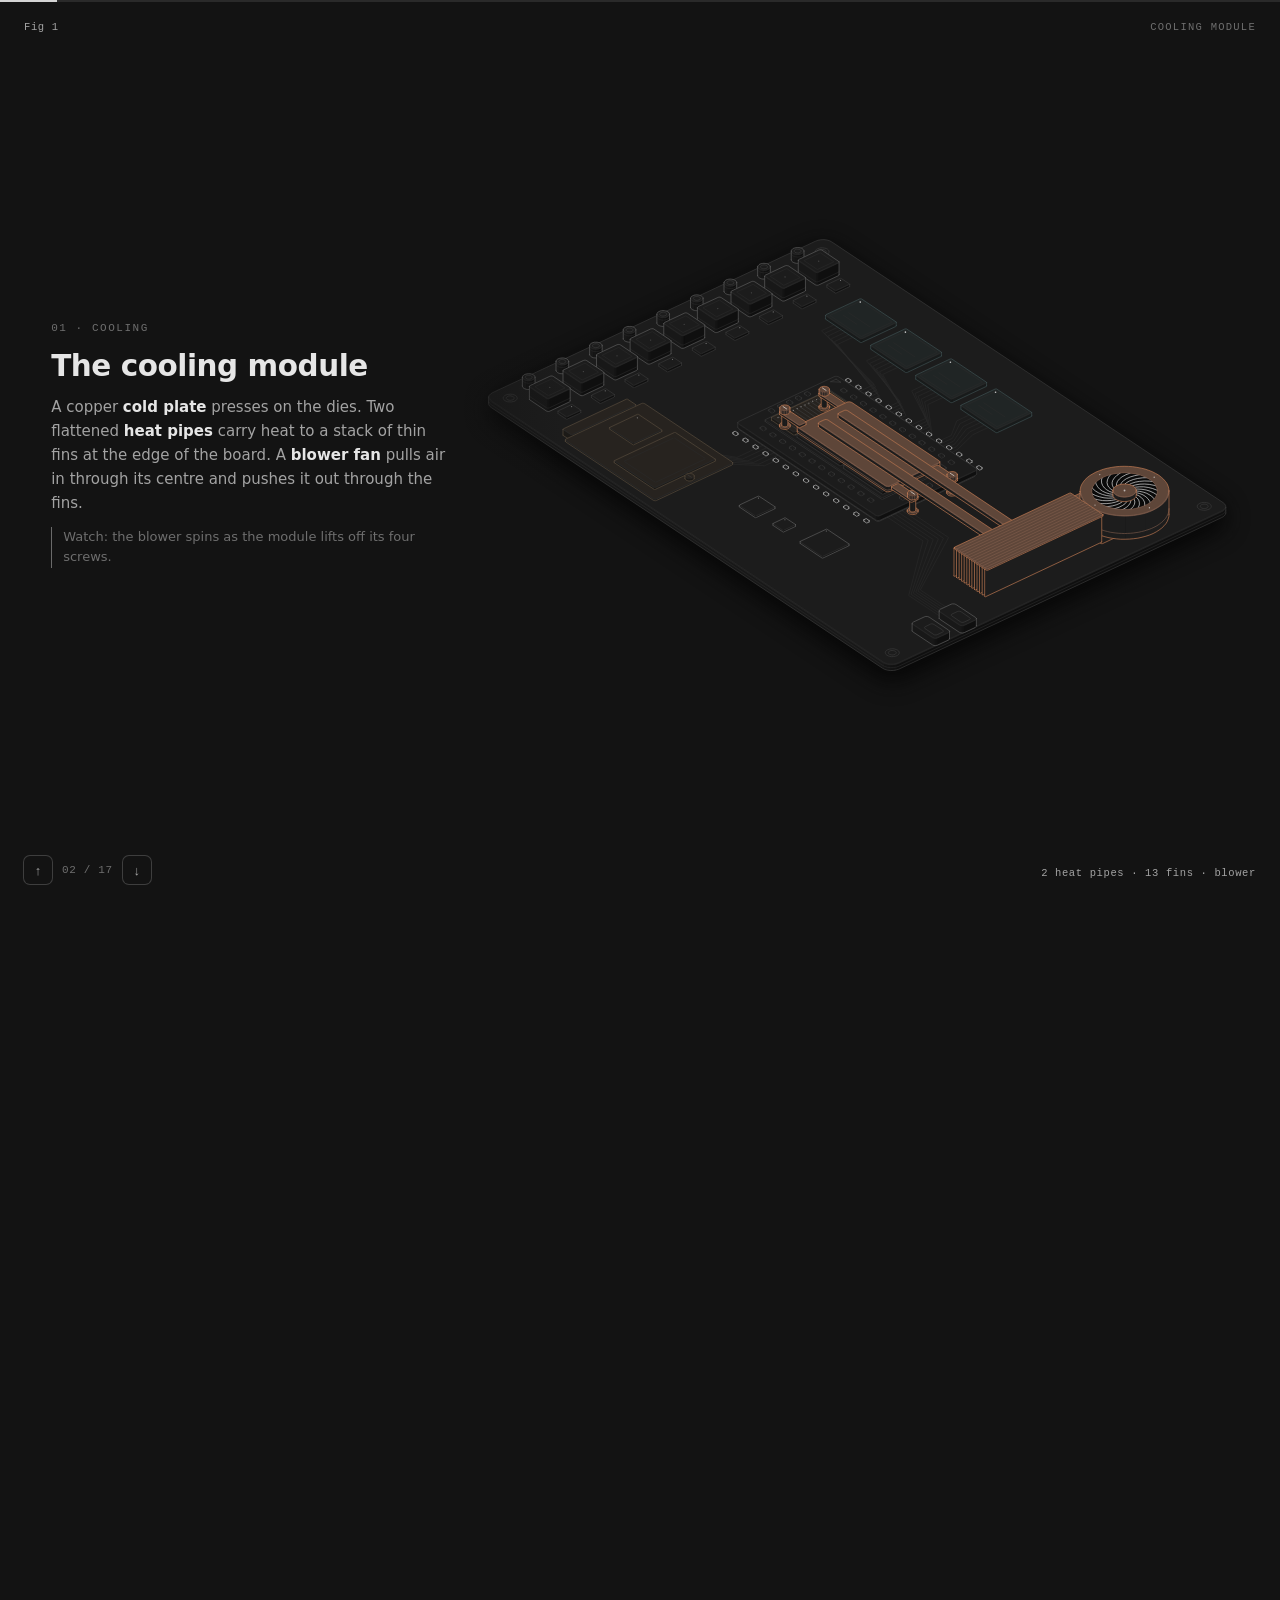
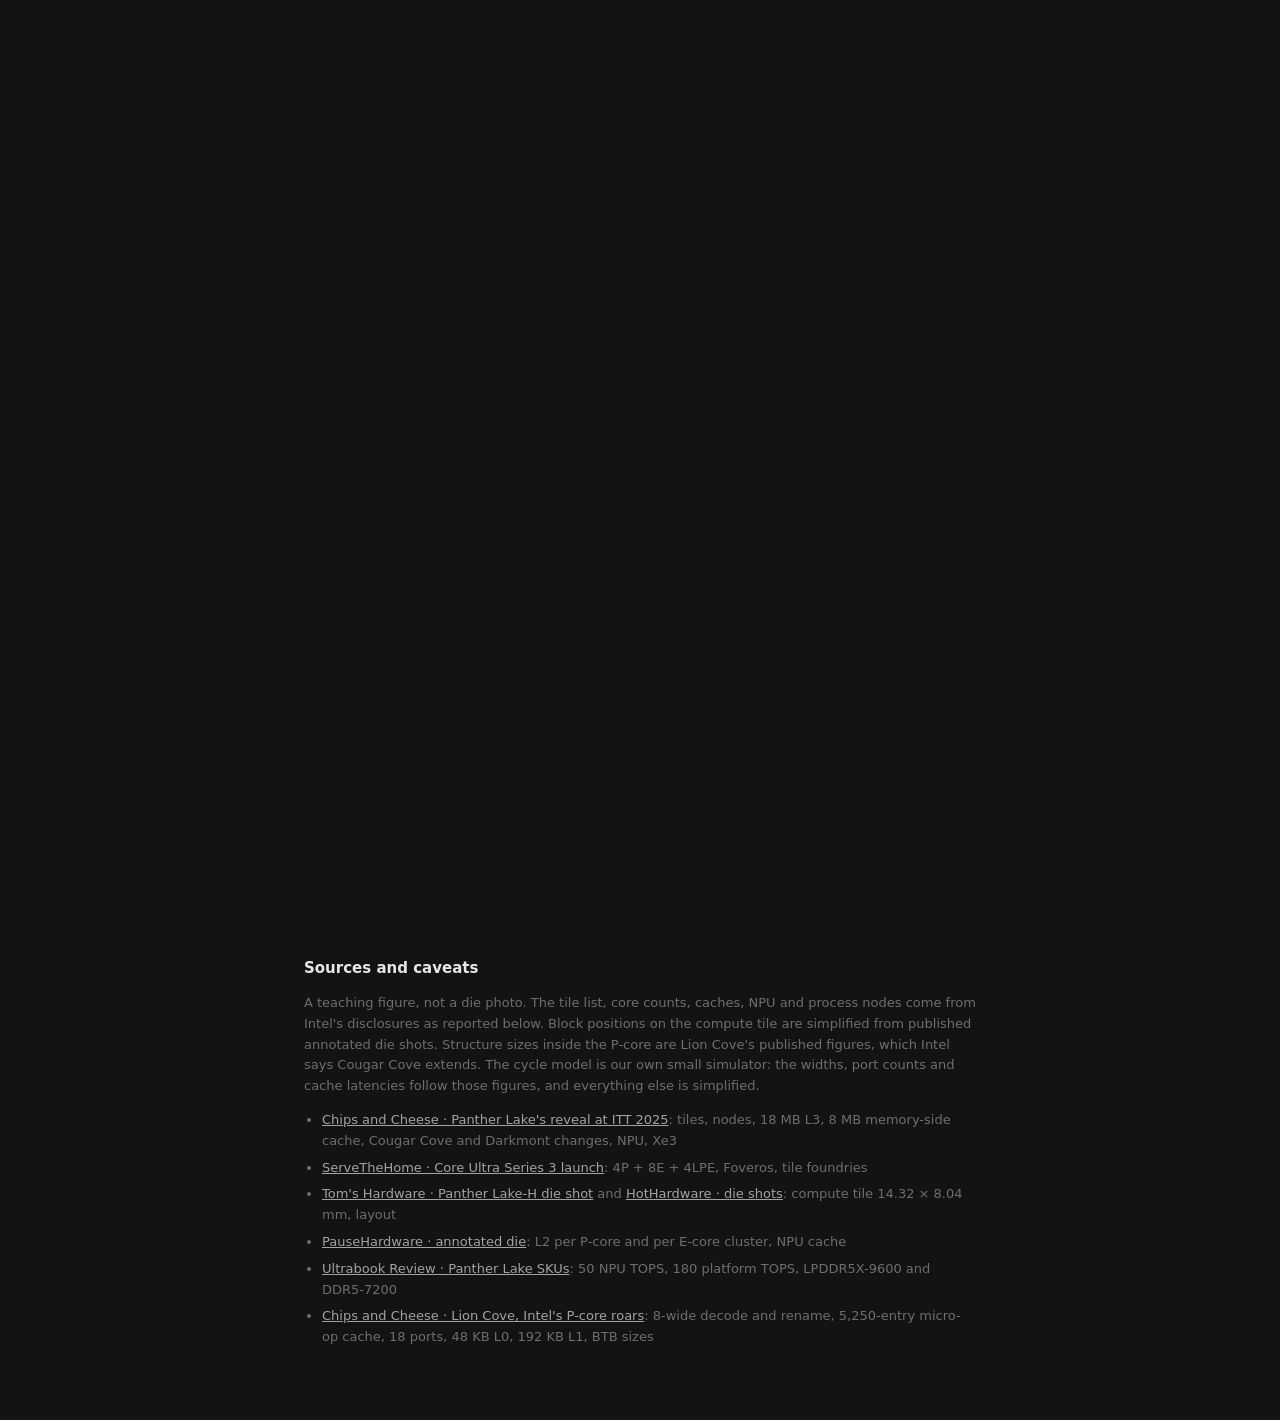
==== index.html @ b82e5929 "Set index page for Vercel Co-authored-by: Copilot <223556219+Copilot@users.noreply.github.com>" ====
<!doctype html><html lang="en"><head><meta charset="utf-8"><meta name="viewport" content="width=device-width, initial-scale=1"><title>Inside Panther Lake</title><style>
.iso{
  --anatomy-page:#0b0b0b;--anatomy-card:#131313;--anatomy-text:#a3a3a3;--anatomy-strong:#e6e6e6;--anatomy-muted:#6e6e6e;
  --anatomy-paper:#131313;--anatomy-face:#1b1b1b;--anatomy-top:#1c1c1c;
  --anatomy-shade-0:#0f0f0f;--anatomy-shade-1:#121212;--anatomy-shade-2:#151515;--anatomy-shade-3:#181818;
  --anatomy-lit-top:#262626;--anatomy-lit-shade:#1d1d1d;
  --anatomy-hi:#d4d4d4;--anatomy-mid:#6a6a6a;--anatomy-lo:#3e3e3e;--anatomy-faint:#2a2a2a;--anatomy-lit:#ffffff;
  --anatomy-halo:#050505;--anatomy-halo-opacity:.9;--anatomy-dot:#e6e6e6;
  --anatomy-red:#ff6b6b;--anatomy-green:#6be0a0;--anatomy-blue:#6b9bff;
  --anatomy-weight:.6px;--anatomy-ease:cubic-bezier(.32,.72,0,1);
  --anatomy-mono:ui-monospace,"SF Mono",Menlo,Consolas,monospace;
  --anatomy-lift:inset 0 1px 0 0 #ffffff0a,inset 0 0 0 1px #ffffff06,0 0 0 1px #00000026,0 1px 1px -.5px #00000014,0 3px 3px -1.5px #00000014,0 6px 6px -3px #00000014,0 12px 12px -6px #00000014;
}
.iso[data-theme="light"]{
  --anatomy-page:#f2f2ef;--anatomy-card:#fbfbfa;--anatomy-text:#57575a;--anatomy-strong:#18181a;--anatomy-muted:#8c8c90;
  --anatomy-paper:#fbfbfa;--anatomy-face:#ffffff;--anatomy-top:#ffffff;
  --anatomy-shade-0:#dcdcd9;--anatomy-shade-1:#e5e5e2;--anatomy-shade-2:#ededea;--anatomy-shade-3:#f4f4f1;
  --anatomy-lit-top:#ffffff;--anatomy-lit-shade:#eeeeeb;
  --anatomy-hi:#26262a;--anatomy-mid:#8a8a8f;--anatomy-lo:#b4b4b8;--anatomy-faint:#d4d4d6;--anatomy-lit:#000000;
  --anatomy-halo:#8a8a80;--anatomy-halo-opacity:.32;--anatomy-dot:#3a3a3e;
  --anatomy-red:#e5484d;--anatomy-green:#30a46c;--anatomy-blue:#3e63dd;
  --anatomy-lift:inset 0 1px 0 0 #ffffff,0 0 0 1px #0000000f,0 1px 1px -.5px #0000000a,0 3px 3px -1.5px #0000000a,0 6px 6px -3px #0000000a,0 12px 12px -6px #0000000a;
}
.iso-svg{display:block;width:100%;height:auto;overflow:visible}
.iso-svg path,.iso-svg circle{vector-effect:non-scaling-stroke}
.iso-fill{fill:var(--anatomy-paper);stroke:none}
.iso-solid[data-lit]>.iso-fill{fill:var(--anatomy-face)}
.iso-shade,.iso-top{stroke:none}
.iso-shade[data-shade="0"]{fill:var(--anatomy-shade-0)}
.iso-shade[data-shade="1"]{fill:var(--anatomy-shade-1)}
.iso-shade[data-shade="2"]{fill:var(--anatomy-shade-2)}
.iso-shade[data-shade="3"]{fill:var(--anatomy-shade-3)}
.iso-top{fill:var(--anatomy-top)}
.iso-solid[data-lit]>.iso-top{fill:var(--anatomy-lit-top)}
.iso-solid[data-lit]>.iso-shade{fill:var(--anatomy-lit-shade)}
.iso-solid[data-seamless]>.iso-shade,.iso-solid[data-seamless]>.iso-top{stroke-width:.4;stroke-linejoin:round}
.iso-solid[data-seamless]>.iso-shade[data-shade="0"]{stroke:var(--anatomy-shade-0)}
.iso-solid[data-seamless]>.iso-shade[data-shade="1"]{stroke:var(--anatomy-shade-1)}
.iso-solid[data-seamless]>.iso-shade[data-shade="2"]{stroke:var(--anatomy-shade-2)}
.iso-solid[data-seamless]>.iso-shade[data-shade="3"]{stroke:var(--anatomy-shade-3)}
.iso-solid[data-seamless]>.iso-top{stroke:var(--anatomy-top)}
.iso-solid[data-seamless][data-lit]>.iso-top{stroke:var(--anatomy-lit-top)}
.iso-solid[data-seamless][data-lit]>.iso-shade{stroke:var(--anatomy-lit-shade)}
.iso-solid[data-lit]>.iso-edge{stroke:var(--anatomy-lit)}
.iso-halo{fill:var(--anatomy-halo);stroke:none;filter:blur(9px);opacity:var(--anatomy-halo-opacity);transform:translateY(3px)}
.iso-line{fill:none;stroke:var(--anatomy-lo);stroke-width:var(--anatomy-weight);stroke-linecap:round;stroke-linejoin:round}
.iso-line[data-tone="hi"]{stroke:var(--anatomy-hi)}
.iso-line[data-tone="mid"]{stroke:var(--anatomy-mid)}
.iso-line[data-tone="lo"]{stroke:var(--anatomy-lo)}
.iso-line[data-tone="faint"]{stroke:var(--anatomy-faint)}
.iso-line[data-tone="lit"]{stroke:var(--anatomy-lit)}
.iso-line[data-tone="red"]{stroke:var(--anatomy-red)}
.iso-line[data-tone="green"]{stroke:var(--anatomy-green)}
.iso-line[data-tone="blue"]{stroke:var(--anatomy-blue)}
.iso-line[data-dotted]{stroke-dasharray:.01 3.5;stroke-width:1}
.iso-line[data-dashed]{stroke-dasharray:3 3}
.iso-line[data-flow]{stroke-dasharray:2 6}
.iso-wire-end{fill:var(--anatomy-paper);stroke:var(--anatomy-lo);stroke-width:var(--anatomy-weight)}
.iso-wire[data-tone="hi"] .iso-wire-end{stroke:var(--anatomy-hi)}
.iso-wire[data-tone="mid"] .iso-wire-end{stroke:var(--anatomy-mid)}
.iso-wire[data-tone="faint"] .iso-wire-end{stroke:var(--anatomy-faint)}
.iso-wire[data-tone="lit"] .iso-wire-end{stroke:var(--anatomy-lit)}
.iso-dots circle{fill:var(--anatomy-dot);stroke:none;opacity:.32}
.iso-dots[data-tone="hi"] circle{opacity:.85}
.iso-dots[data-tone="mid"] circle{opacity:.45}
.iso-dots[data-tone="lo"] circle{opacity:.22}
.iso-dots[data-tone="faint"] circle{opacity:.12}
.iso-face-text{fill:var(--anatomy-mid);font-family:var(--anatomy-mono);letter-spacing:.04em}
.iso-face-text[data-tone="hi"]{fill:var(--anatomy-hi)}
.iso-face-text[data-tone="lo"]{fill:var(--anatomy-lo)}
.iso-face-text[data-tone="faint"]{fill:var(--anatomy-faint)}
.tb-body{fill:var(--anatomy-shade-2);stroke:none}
.tb-shine{fill:var(--anatomy-top);stroke:none}
.tb-shade{fill:var(--anatomy-shade-0);stroke:none}
.tb-ring{fill:none;stroke:var(--anatomy-lo);stroke-width:.45;stroke-linecap:butt;stroke-linejoin:round}
.tb-ring[data-tone="mid"]{stroke:var(--anatomy-mid)}
.tb-ring[data-tone="faint"]{stroke:var(--anatomy-faint)}
.tb-ring[data-tone="hi"]{stroke:var(--anatomy-hi)}
@keyframes iso-flow{to{stroke-dashoffset:-32}}
@keyframes iso-pulse{0%,100%{opacity:.18}12%{opacity:1}40%{opacity:.18}}
.iso-line[data-flow]{animation:iso-flow 1600ms linear infinite}
.iso-dots circle[data-pulse]{animation:iso-pulse 1600ms steps(1,end) infinite;animation-delay:var(--pulse-at,0ms)}
.iso-figure{margin:32px 0 36px}
.iso-plate{position:relative;padding:52px 24px;border-radius:0;background:var(--anatomy-card);box-shadow:0 0 0 1px var(--anatomy-mid);--anatomy-paper:var(--anatomy-card)}
.iso-plate-corners{position:absolute;inset:18px 20px;pointer-events:none}
.iso-plate-corner{position:absolute;color:var(--anatomy-muted);font-family:var(--anatomy-mono);font-size:10.5px;line-height:1;letter-spacing:.04em;white-space:nowrap}
.iso-plate-corner[data-corner="fig"]{top:0;left:0;color:var(--anatomy-text)}
.iso-plate-corner[data-corner="title"]{top:0;right:0;text-transform:uppercase;letter-spacing:.1em}
.iso-plate-corner[data-corner="hint"]{bottom:0;left:0;text-transform:uppercase;letter-spacing:.1em}
.iso-plate-corner[data-corner="readout"]{right:0;bottom:0;color:var(--anatomy-text);font-variant-numeric:tabular-nums}
.iso-plate .iso-svg{margin:0 auto}
.iso-legend{display:grid;gap:8px;margin-top:12px;color:var(--anatomy-muted);font-size:13px;line-height:1.55}
.iso-keys{display:flex;flex-wrap:wrap;gap:6px 18px}
.iso-key{display:inline-flex;align-items:center;gap:7px}
.iso-swatch{width:16px;height:10px;flex:none;overflow:visible}
.iso-swatch path{fill:none;stroke:var(--anatomy-hi);stroke-width:1;vector-effect:non-scaling-stroke;stroke-linejoin:round;stroke-linecap:round}
.iso-swatch[data-mark="raised"] path,.iso-swatch[data-mark="flat"] path{stroke:var(--anatomy-mid)}
.iso-swatch[data-mark="lit"] path{stroke:var(--anatomy-lit)}
.iso-swatch[data-mark="dim"] path{stroke:var(--anatomy-lo)}
.iso-swatch[data-mark="dotted"] path{stroke-dasharray:.01 3;stroke-width:1.4}
.iso-swatch[data-mark="dashed"] path{stroke-dasharray:3 2.5}
.iso-swatch[data-mark="red"] path{stroke:var(--anatomy-red)}
.iso-swatch[data-mark="green"] path{stroke:var(--anatomy-green)}
.iso-swatch[data-mark="blue"] path{stroke:var(--anatomy-blue)}
.iso-swatch-crease{stroke:var(--anatomy-lo)!important}
@media (max-width:560px){.iso-plate{padding:48px 12px 70px}.iso-plate-corner[data-corner="hint"]{bottom:18px}}
@media (prefers-reduced-motion:reduce){.iso-line[data-flow],.iso-dots circle[data-pulse]{animation:none}}

*{box-sizing:border-box}
html{color-scheme:dark}
body[data-theme="light"]{color-scheme:light}
body{margin:0;background:var(--anatomy-page);color:var(--anatomy-text);font:14px/1.6 ui-sans-serif,system-ui,-apple-system,"Segoe UI",sans-serif;-webkit-font-smoothing:antialiased}
.iso-page{width:min(1180px,100% - 32px);margin:64px auto 96px}

.iso{--cpu-void:#0a0a0a;--cpu-lamp:#ffb547;--cpu-packet:#ffffff;--cpu-row-on:#ffffff14;--cpu-bus:#333333;--cpu-glass:#131313e6}
.iso[data-theme="light"]{--cpu-void:#e4e4e0;--cpu-lamp:#d9480f;--cpu-packet:#000000;--cpu-row-on:#00000012;--cpu-bus:#d2d2ce;--cpu-glass:#fbfbfaeb}
body{background:var(--anatomy-card)}
.cpu-page{--anatomy-paper:var(--anatomy-card)}
.cpu-track{position:relative}
.cpu-screen{position:sticky;top:0;height:100vh;height:100svh;overflow:hidden;background:var(--anatomy-card)}
.cpu-art{position:absolute;inset:6vh 2vw 4vh min(36vw,460px)}
.cpu-stage{position:relative;width:100%;height:100%;touch-action:pan-y}
.cpu-layer{position:absolute;inset:0;width:100%;height:100%;overflow:visible}
.cpu-l2,.cpu-l3{opacity:0}
.cpu-void{fill:var(--cpu-void);stroke:none}
.cpu-none{fill:none;stroke:none}
.cpu-packet-dot{fill:var(--cpu-packet);opacity:0}

/* corners, progress, slide counter */
.cpu-corners span{position:absolute;z-index:3;color:var(--anatomy-muted);font:10.5px/1 var(--anatomy-mono);letter-spacing:.06em;white-space:nowrap}
.cpu-corners [data-corner="fig"]{top:22px;left:24px;color:var(--anatomy-text)}
.cpu-corners [data-corner="title"]{top:22px;right:24px;text-transform:uppercase;letter-spacing:.12em}
.cpu-corners [data-corner="readout"]{bottom:22px;right:24px;color:var(--anatomy-text);font-variant-numeric:tabular-nums}
.cpu-progress{position:absolute;z-index:3;left:0;right:0;top:0;height:2px;background:var(--anatomy-faint)}
.cpu-progress span{display:block;height:100%;width:0;background:var(--anatomy-hi)}
.cpu-nav{position:absolute;z-index:3;left:24px;bottom:16px;display:flex;align-items:center;gap:10px;font:11px/1 var(--anatomy-mono);color:var(--anatomy-muted);letter-spacing:.06em}
.cpu-nav button{width:28px;height:28px;border:0;border-radius:6px;background:transparent;color:var(--anatomy-text);box-shadow:0 0 0 1px var(--anatomy-lo);cursor:pointer;font-size:13px}
.cpu-nav button:hover{color:var(--anatomy-strong);box-shadow:0 0 0 1px var(--anatomy-mid)}

/* captions: one slide shown at a time, like a deck */
.cpu-captions{position:absolute;z-index:2;left:clamp(24px,4vw,56px);top:0;bottom:0;width:min(32vw,400px);pointer-events:none}
.cpu-slide{position:absolute;left:0;right:0;top:50%;transform:translateY(-46%);opacity:0;visibility:hidden;transition:opacity .45s var(--anatomy-ease),transform .6s var(--anatomy-ease),visibility 0s .45s}
.cpu-slide[data-active]{opacity:1;visibility:visible;transform:translateY(-50%);transition:opacity .5s var(--anatomy-ease) .08s,transform .7s var(--anatomy-ease) .08s,visibility 0s;pointer-events:auto}
.cpu-slide h1{margin:0 0 14px;color:var(--anatomy-strong);font-size:clamp(32px,4.2vw,52px);line-height:1.04;font-weight:600;letter-spacing:-.025em}
.cpu-slide h2{margin:0 0 12px;color:var(--anatomy-strong);font-size:clamp(22px,2.3vw,30px);line-height:1.12;font-weight:600;letter-spacing:-.015em}
.cpu-slide p{margin:0 0 12px;font-size:15px;line-height:1.6}
.cpu-slide b{color:var(--anatomy-strong);font-weight:600}
.cpu-kicker,.cpu-num{font-family:var(--anatomy-mono);font-size:11px!important;letter-spacing:.14em;text-transform:uppercase;color:var(--anatomy-muted);margin:0 0 12px!important}
.cpu-watch{font-size:13px!important;color:var(--anatomy-muted);padding-left:12px;box-shadow:inset 1px 0 0 var(--anatomy-mid)}
.cpu-listing{list-style:none;margin:4px 0 14px;padding:6px 0;border-top:1px solid var(--anatomy-faint);border-bottom:1px solid var(--anatomy-faint);font-size:12.5px}
.cpu-listing li{display:grid;grid-template-columns:18px 104px 1fr;gap:8px;align-items:baseline;padding:2px 8px;border-radius:4px;transition:background .25s}
.cpu-listing li[data-on]{background:var(--cpu-row-on)}
.cpu-listing li[data-on] code{color:var(--anatomy-strong)}
.cpu-listing code{font-family:var(--anatomy-mono);font-size:12px;white-space:pre;color:var(--anatomy-text)}
.cpu-addr{font-family:var(--anatomy-mono);font-size:11px;color:var(--anatomy-muted)}
.cpu-note{color:var(--anatomy-muted);font-size:12px}
.cpu-controls{display:flex;flex-wrap:wrap;gap:6px}
.cpu-controls button{font:500 11.5px/1 var(--anatomy-mono);letter-spacing:.04em;color:var(--anatomy-text);background:var(--anatomy-card);border:0;box-shadow:0 0 0 1px var(--anatomy-lo);border-radius:6px;padding:8px 11px;cursor:pointer}
.cpu-controls button:hover{color:var(--anatomy-strong);box-shadow:0 0 0 1px var(--anatomy-mid)}
.cpu-controls button:focus-visible,.cpu-nav button:focus-visible{outline:1px solid var(--anatomy-muted);outline-offset:2px}
.cpu-controls button[data-state="running"]{color:var(--anatomy-strong);box-shadow:0 0 0 1px var(--anatomy-hi)}
.cpu-live{position:absolute;width:1px;height:1px;overflow:hidden;clip:rect(0 0 0 0)}
.cpu-foot{max-width:720px;margin:0 auto;padding:56px 24px 72px;font-size:13px;color:var(--anatomy-muted)}

/* selection: the slide's subject is the one lit accent, everything else steps down a tone */
.cpu-layer[data-focus] .it:not([data-on]){--anatomy-hi:var(--anatomy-mid);--anatomy-mid:var(--anatomy-lo)}
.it[data-on]{--anatomy-hi:var(--anatomy-lit);--anatomy-mid:var(--anatomy-hi)}
.it[data-on] .iso-top{fill:var(--anatomy-lit-top)}
.it[data-on] .iso-shade{fill:var(--anatomy-lit-shade)}
.it[data-on] .iso-dots circle{opacity:.7}
.cpu-cell[data-on],.cpu-reg[data-on]{--anatomy-hi:var(--anatomy-lit);--anatomy-mid:var(--anatomy-hi)}
.cpu-cell[data-on] .iso-top,.cpu-reg[data-on] .iso-top{fill:var(--anatomy-lit-top)}
.cpu-bus .iso-top{fill:var(--cpu-bus)}
.cpu-bus[data-on] .iso-top{fill:var(--anatomy-hi)}
.cpu-wire[data-on] .iso-line{stroke:var(--anatomy-lit)}
.cpu-lamp .iso-top{transition:fill .25s}
.cpu-lamp[data-on] .iso-top,.cpu-lamp[data-on] .iso-shade{fill:var(--cpu-lamp)}
.cpu-lamp[data-on] .iso-edge{stroke:var(--cpu-lamp)}
.cpu-packet .iso-top{fill:var(--cpu-packet)}
.cpu-packet .iso-edge{stroke:var(--cpu-packet)}
@keyframes cpu-phy{0%,100%{opacity:.25}50%{opacity:1}}
.cpu-l2[data-phy] .cpu-phy circle{animation:cpu-phy 1.1s ease-in-out infinite}
.cpu-l2[data-phy] .cpu-phy circle:nth-child(3n){animation-delay:-.35s}
.cpu-l2[data-phy] .cpu-phy circle:nth-child(3n+1){animation-delay:-.7s}

@media (max-width:900px){
  .cpu-art{inset:7vh 0 auto 0;height:52vh}
  .cpu-captions{left:20px;right:20px;width:auto;top:58vh;bottom:56px}
  .cpu-slide{top:0;transform:translateY(10px)}
  .cpu-slide[data-active]{transform:none}
  .cpu-slide p{font-size:14px;margin-bottom:8px}
  .cpu-slide h1{font-size:30px}
  .cpu-slide h2{font-size:21px;margin-bottom:8px}
  .cpu-slide-run p:first-of-type,.cpu-listing .cpu-note{display:none}
  .cpu-listing{font-size:11.5px}
  .cpu-listing li{grid-template-columns:16px 100px}
  .cpu-corners [data-corner="readout"]{bottom:auto;top:40px;right:20px}
  .cpu-corners [data-corner="fig"]{left:20px}
  .cpu-corners [data-corner="title"]{right:20px}
  .cpu-nav{left:auto;right:20px;bottom:14px}
}
@media (prefers-reduced-motion:reduce){.cpu-slide,.cpu-slide[data-active]{transition:none}.cpu-l2[data-phy] .cpu-phy circle{animation:none}}
.cpu-screen::before{content:"";position:absolute;z-index:1;left:0;top:0;bottom:0;width:min(44vw,600px);background:linear-gradient(90deg,var(--anatomy-card) 62%,transparent);pointer-events:none}
@media (max-width:900px){.cpu-screen::before{width:auto;right:0;top:54vh;background:linear-gradient(180deg,transparent,var(--anatomy-card) 4vh)}}

/* domain colours: each family of parts has its own hue, in both themes */
.iso{--d-fe:#5b8def;--d-ooo:#a07cf5;--d-int:#3fcf8e;--d-vec:#f59a4a;--d-mem:#38c6d4;--d-cache:#ef6fa8;--d-npu:#e9c43b;--d-gpu:#8fd14f;--d-io:#f0a33a;--d-media:#ef6b6b;--d-lpe:#5fd3c0;--d-flush:#ff4d4d;--d-copper:#d9895b;--tint-top:20%;--tint-side:12%;--tint-edge:55%}
.iso[data-theme="light"]{--d-fe:#2f5bd3;--d-ooo:#6e45d6;--d-int:#1a9a5c;--d-vec:#d2691e;--d-mem:#0f8e9c;--d-cache:#c43b7c;--d-npu:#a88300;--d-gpu:#4f8f1a;--d-io:#b8730a;--d-media:#c93a3a;--d-lpe:#13917f;--d-flush:#d92020;--d-copper:#b0602e;--tint-top:16%;--tint-side:10%;--tint-edge:60%}
.tinted .iso-top{fill:color-mix(in oklab,var(--tint) var(--tint-top),var(--anatomy-top))}
.tinted .iso-shade{fill:color-mix(in oklab,var(--tint) var(--tint-side),var(--anatomy-shade-2))}
.tinted .iso-edge{stroke:color-mix(in oklab,var(--tint) var(--tint-edge),var(--anatomy-hi))}
.cpu-layer[data-focus] .tinted:not([data-on]){--tint-top:6%;--tint-side:4%;--tint-edge:22%}
.tinted[data-on]{--tint-top:34%;--tint-side:22%;--tint-edge:100%}
.tinted[data-on] .iso-top{fill:color-mix(in oklab,var(--tint) var(--tint-top),var(--anatomy-lit-top))}
.tinted[data-on] .iso-line[data-tone="lo"],.tinted[data-on] .iso-line[data-tone="faint"]{stroke:color-mix(in oklab,var(--tint) 45%,var(--anatomy-lo))}
.tinted .cpu-cell[data-on] .iso-top{fill:var(--tint)}
[data-unit="rob"] .cpu-cell[data-on] .iso-top{fill:color-mix(in oklab,var(--tint) 38%,var(--anatomy-top))}
.tinted .cpu-cell[data-on] .iso-edge{stroke:var(--tint)}
.cpu-token .iso-top{fill:var(--tint)}
.cpu-token .iso-shade{fill:color-mix(in oklab,var(--tint) 70%,#000)}
.cpu-token .iso-edge{stroke:color-mix(in oklab,var(--tint) 60%,var(--anatomy-lit))}
.cpu-token[data-flush] .iso-top,.cpu-token[data-flush] .iso-shade{fill:var(--d-flush)}
.cpu-token[data-flush] .iso-edge{stroke:var(--d-flush)}
.cpu-packet-dot{fill:var(--d-cache)}
.cpu-keys{list-style:none;margin:0 0 12px;padding:0;display:grid;gap:6px;font-size:14px}
.cpu-keys li{padding-left:14px;position:relative;line-height:1.45}
.cpu-keys li::before{content:"";position:absolute;left:0;top:.42em;width:7px;height:7px;border-radius:2px;background:var(--tint)}
.cpu-dot{display:inline-block;width:8px;height:8px;border-radius:2px;background:var(--tint);margin:0 5px 0 10px;vertical-align:0}
.cpu-dot:first-child{margin-left:0}
.cpu-slide code{font-family:var(--anatomy-mono);font-size:.92em;color:var(--anatomy-strong)}
.cpu-foot h3{margin:0 0 10px;color:var(--anatomy-strong);font-size:15px;font-weight:600}
.cpu-foot ul{padding-left:18px;margin:10px 0 0;display:grid;gap:6px}
.cpu-foot a{color:var(--anatomy-text)}
.cpu-legend{display:none}
</style></head><body class="iso" data-theme="dark"><main class="cpu-page"><div class="cpu-track" style="height:1700vh">
<div class="cpu-screen">
  <div class="cpu-progress" aria-hidden="true"><span data-bar></span></div>
  <div class="cpu-art"><div class="cpu-stage" role="group" aria-label="Panther Lake processor figure. Scroll, or use the arrow keys, to move from slide to slide.">
<svg xmlns="http://www.w3.org/2000/svg" class="iso-svg cpu-layer cpu-l1" viewBox="0 0 600 440" role="img" aria-label="A laptop mainboard with an Intel Panther Lake processor: the package's three tiles on a Foveros base, four LPDDR5X memory packages, power stages, an SSD, and a cooling module of copper cold plate, two flat heat pipes, a fin stack and a blower fan."><g class="cpu-cam"><path class="iso-halo" d="M21.6 173.2L22 172.2L22.6 171.3L23.6 170.5L24.8 169.8L268.5 55.5L269.9 54.9L271.5 54.6L273.2 54.4L274.9 54.3L276.6 54.5L278.2 54.9L279.7 55.4L280.9 56.1L576.3 252.9L577.3 253.7L578 254.6L578.3 255.6L578.4 256.6L578.4 266.8L578 267.8L577.4 268.7L576.4 269.5L575.2 270.2L331.5 384.5L330.1 385.1L328.5 385.4L326.8 385.6L325.1 385.7L323.4 385.5L321.8 385.1L320.3 384.6L319.1 383.9L23.7 187.1L22.7 186.3L22 185.4L21.7 184.4L21.6 183.4Z"/><g class="iso-solid"><path class="iso-fill" d="M268.2 67.9L268.3 67.3L268.7 66.6L269.3 66.1L270.1 65.6L271.1 65.2L272.2 65L273.4 64.9L274.6 64.9L275.7 65.1L276.7 65.5L277.6 65.9L278.2 66.5L278.6 67.1L278.8 67.8L278.8 73.6L278.7 74.3L278.3 74.9L277.7 75.5L276.9 76L275.9 76.3L274.8 76.6L273.6 76.7L272.5 76.6L271.3 76.4L270.3 76.1L269.4 75.6L268.8 75.1L268.4 74.4L268.2 73.8Z"/><path class="iso-shade" data-shade="0" d="M276.9 76L275.9 76.3L275.9 70.5L276.9 70.1ZM278.8 73.6L278.7 74.3L278.7 68.4L278.8 67.8ZM278.7 74.3L278.3 74.9L278.3 69.1L278.7 68.4ZM278.3 74.9L277.7 75.5L277.7 69.6L278.3 69.1ZM277.7 75.5L276.9 76L276.9 70.1L277.7 69.6Z"/><path class="iso-shade" data-shade="1" d="M275.9 76.3L274.8 76.6L274.8 70.7L275.9 70.5ZM274.8 76.6L273.6 76.7L273.6 70.8L274.8 70.7Z"/><path class="iso-shade" data-shade="2" d="M273.6 76.7L272.5 76.6L272.5 70.7L273.6 70.8ZM272.5 76.6L271.3 76.4L271.3 70.5L272.5 70.7Z"/><path class="iso-shade" data-shade="3" d="M271.3 76.4L270.3 76.1L270.3 70.2L271.3 70.5ZM270.3 76.1L269.4 75.6L269.4 69.7L270.3 70.2ZM269.4 75.6L268.8 75.1L268.8 69.2L269.4 69.7ZM268.8 75.1L268.4 74.4L268.4 68.6L268.8 69.2ZM268.4 74.4L268.2 73.8L268.2 67.9L268.4 68.6Z"/><path class="iso-top" d="M276.9 70.1L275.9 70.5L274.8 70.7L273.6 70.8L272.5 70.7L271.3 70.5L270.3 70.2L269.4 69.7L268.8 69.2L268.4 68.6L268.2 67.9L268.3 67.3L268.7 66.6L269.3 66.1L270.1 65.6L271.1 65.2L272.2 65L273.4 64.9L274.6 64.9L275.7 65.1L276.7 65.5L277.6 65.9L278.2 66.5L278.6 67.1L278.8 67.8L278.7 68.4L278.3 69.1L277.7 69.6Z"/><path class="iso-line iso-crease" data-tone="faint" d="M278.8 67.8L278.7 68.4L278.3 69.1L277.7 69.6L276.9 70.1L275.9 70.5L274.8 70.7L273.6 70.8L272.5 70.7L271.3 70.5L270.3 70.2L269.4 69.7L268.8 69.2L268.4 68.6L268.2 67.9"/><path class="iso-line iso-edge" data-tone="lo" d="M268.2 67.9L268.3 67.3L268.7 66.6L269.3 66.1L270.1 65.6L271.1 65.2L272.2 65L273.4 64.9L274.6 64.9L275.7 65.1L276.7 65.5L277.6 65.9L278.2 66.5L278.6 67.1L278.8 67.8M278.8 73.6L278.7 74.3L278.3 74.9L277.7 75.5L276.9 76L275.9 76.3L274.8 76.6L273.6 76.7L272.5 76.6L271.3 76.4L270.3 76.1L269.4 75.6L268.8 75.1L268.4 74.4L268.2 73.8M268.2 67.9L268.2 73.8M278.8 67.8L278.8 73.6"/></g><g class="iso-solid"><path class="iso-fill" d="M32.6 178.5L32.7 177.8L33.1 177.2L33.7 176.6L34.5 176.1L35.5 175.7L36.6 175.5L37.8 175.4L39 175.5L40.1 175.7L41.1 176L42 176.5L42.6 177L43.1 177.7L43.2 178.3L43.2 184.2L43.1 184.8L42.8 185.5L42.1 186L41.3 186.5L40.3 186.9L39.2 187.1L38.1 187.2L36.9 187.2L35.7 186.9L34.7 186.6L33.9 186.2L33.2 185.6L32.8 185L32.6 184.3Z"/><path class="iso-shade" data-shade="0" d="M41.3 186.5L40.3 186.9L40.3 181L41.3 180.7ZM43.2 184.2L43.1 184.8L43.1 179L43.2 178.3ZM43.1 184.8L42.8 185.5L42.8 179.6L43.1 179ZM42.8 185.5L42.1 186L42.1 180.2L42.8 179.6ZM42.1 186L41.3 186.5L41.3 180.7L42.1 180.2Z"/><path class="iso-shade" data-shade="1" d="M40.3 186.9L39.2 187.1L39.2 181.3L40.3 181ZM39.2 187.1L38.1 187.2L38.1 181.3L39.2 181.3Z"/><path class="iso-shade" data-shade="2" d="M38.1 187.2L36.9 187.2L36.9 181.3L38.1 181.3ZM36.9 187.2L35.7 186.9L35.7 181.1L36.9 181.3Z"/><path class="iso-shade" data-shade="3" d="M35.7 186.9L34.7 186.6L34.7 180.7L35.7 181.1ZM34.7 186.6L33.9 186.2L33.9 180.3L34.7 180.7ZM33.9 186.2L33.2 185.6L33.2 179.7L33.9 180.3ZM33.2 185.6L32.8 185L32.8 179.1L33.2 179.7ZM32.8 185L32.6 184.3L32.6 178.5L32.8 179.1Z"/><path class="iso-top" d="M41.3 180.7L40.3 181L39.2 181.3L38.1 181.3L36.9 181.3L35.7 181.1L34.7 180.7L33.9 180.3L33.2 179.7L32.8 179.1L32.6 178.5L32.7 177.8L33.1 177.2L33.7 176.6L34.5 176.1L35.5 175.7L36.6 175.5L37.8 175.4L39 175.5L40.1 175.7L41.1 176L42 176.5L42.6 177L43.1 177.7L43.2 178.3L43.1 179L42.8 179.6L42.1 180.2Z"/><path class="iso-line iso-crease" data-tone="faint" d="M43.2 178.3L43.1 179L42.8 179.6L42.1 180.2L41.3 180.7L40.3 181L39.2 181.3L38.1 181.3L36.9 181.3L35.7 181.1L34.7 180.7L33.9 180.3L33.2 179.7L32.8 179.1L32.6 178.5"/><path class="iso-line iso-edge" data-tone="lo" d="M32.6 178.5L32.7 177.8L33.1 177.2L33.7 176.6L34.5 176.1L35.5 175.7L36.6 175.5L37.8 175.4L39 175.5L40.1 175.7L41.1 176L42 176.5L42.6 177L43.1 177.7L43.2 178.3M43.2 184.2L43.1 184.8L42.8 185.5L42.1 186L41.3 186.5L40.3 186.9L39.2 187.1L38.1 187.2L36.9 187.2L35.7 186.9L34.7 186.6L33.9 186.2L33.2 185.6L32.8 185L32.6 184.3M32.6 178.5L32.6 184.3M43.2 178.3L43.2 184.2"/></g><g class="iso-solid"><path class="iso-fill" d="M556.8 260.2L556.9 259.6L557.2 258.9L557.9 258.4L558.7 257.9L559.7 257.5L560.8 257.3L561.9 257.2L563.1 257.2L564.3 257.4L565.3 257.8L566.1 258.2L566.8 258.8L567.2 259.4L567.4 260.1L567.4 265.9L567.3 266.6L566.9 267.2L566.3 267.8L565.5 268.3L564.5 268.7L563.4 268.9L562.2 269L561 268.9L559.9 268.7L558.9 268.4L558 267.9L557.4 267.4L556.9 266.7L556.8 266.1Z"/><path class="iso-shade" data-shade="0" d="M565.5 268.3L564.5 268.7L564.5 262.8L565.5 262.4ZM567.4 265.9L567.3 266.6L567.3 260.7L567.4 260.1ZM567.3 266.6L566.9 267.2L566.9 261.4L567.3 260.7ZM566.9 267.2L566.3 267.8L566.3 261.9L566.9 261.4ZM566.3 267.8L565.5 268.3L565.5 262.4L566.3 261.9Z"/><path class="iso-shade" data-shade="1" d="M564.5 268.7L563.4 268.9L563.4 263L564.5 262.8ZM563.4 268.9L562.2 269L562.2 263.1L563.4 263Z"/><path class="iso-shade" data-shade="2" d="M562.2 269L561 268.9L561 263.1L562.2 263.1ZM561 268.9L559.9 268.7L559.9 262.9L561 263.1Z"/><path class="iso-shade" data-shade="3" d="M559.9 268.7L558.9 268.4L558.9 262.5L559.9 262.9ZM558.9 268.4L558 267.9L558 262.1L558.9 262.5ZM558 267.9L557.4 267.4L557.4 261.5L558 262.1ZM557.4 267.4L556.9 266.7L556.9 260.9L557.4 261.5ZM556.9 266.7L556.8 266.1L556.8 260.2L556.9 260.9Z"/><path class="iso-top" d="M565.5 262.4L564.5 262.8L563.4 263L562.2 263.1L561 263.1L559.9 262.9L558.9 262.5L558 262.1L557.4 261.5L556.9 260.9L556.8 260.2L556.9 259.6L557.2 258.9L557.9 258.4L558.7 257.9L559.7 257.5L560.8 257.3L561.9 257.2L563.1 257.2L564.3 257.4L565.3 257.8L566.1 258.2L566.8 258.8L567.2 259.4L567.4 260.1L567.3 260.7L566.9 261.4L566.3 261.9Z"/><path class="iso-line iso-crease" data-tone="faint" d="M567.4 260.1L567.3 260.7L566.9 261.4L566.3 261.9L565.5 262.4L564.5 262.8L563.4 263L562.2 263.1L561 263.1L559.9 262.9L558.9 262.5L558 262.1L557.4 261.5L556.9 260.9L556.8 260.2"/><path class="iso-line iso-edge" data-tone="lo" d="M556.8 260.2L556.9 259.6L557.2 258.9L557.9 258.4L558.7 257.9L559.7 257.5L560.8 257.3L561.9 257.2L563.1 257.2L564.3 257.4L565.3 257.8L566.1 258.2L566.8 258.8L567.2 259.4L567.4 260.1M567.4 265.9L567.3 266.6L566.9 267.2L566.3 267.8L565.5 268.3L564.5 268.7L563.4 268.9L562.2 269L561 268.9L559.9 268.7L558.9 268.4L558 267.9L557.4 267.4L556.9 266.7L556.8 266.1M556.8 260.2L556.8 266.1M567.4 260.1L567.4 265.9"/></g><g class="iso-solid"><path class="iso-fill" d="M321.2 370.8L321.3 370.1L321.7 369.5L322.3 368.9L323.1 368.4L324.1 368.1L325.2 367.8L326.4 367.7L327.5 367.8L328.7 368L329.7 368.3L330.6 368.8L331.2 369.3L331.6 370L331.8 370.6L331.8 376.5L331.7 377.1L331.3 377.8L330.7 378.3L329.9 378.8L328.9 379.2L327.8 379.4L326.6 379.5L325.4 379.5L324.3 379.3L323.3 378.9L322.4 378.5L321.8 377.9L321.4 377.3L321.2 376.6Z"/><path class="iso-shade" data-shade="0" d="M329.9 378.8L328.9 379.2L328.9 373.3L329.9 373ZM331.8 376.5L331.7 377.1L331.7 371.3L331.8 370.6ZM331.7 377.1L331.3 377.8L331.3 371.9L331.7 371.3ZM331.3 377.8L330.7 378.3L330.7 372.5L331.3 371.9ZM330.7 378.3L329.9 378.8L329.9 373L330.7 372.5Z"/><path class="iso-shade" data-shade="1" d="M328.9 379.2L327.8 379.4L327.8 373.6L328.9 373.3ZM327.8 379.4L326.6 379.5L326.6 373.7L327.8 373.6Z"/><path class="iso-shade" data-shade="2" d="M326.6 379.5L325.4 379.5L325.4 373.6L326.6 373.7ZM325.4 379.5L324.3 379.3L324.3 373.4L325.4 373.6Z"/><path class="iso-shade" data-shade="3" d="M324.3 379.3L323.3 378.9L323.3 373.1L324.3 373.4ZM323.3 378.9L322.4 378.5L322.4 372.6L323.3 373.1ZM322.4 378.5L321.8 377.9L321.8 372L322.4 372.6ZM321.8 377.9L321.4 377.3L321.4 371.4L321.8 372ZM321.4 377.3L321.2 376.6L321.2 370.8L321.4 371.4Z"/><path class="iso-top" d="M329.9 373L328.9 373.3L327.8 373.6L326.6 373.7L325.4 373.6L324.3 373.4L323.3 373.1L322.4 372.6L321.8 372L321.4 371.4L321.2 370.8L321.3 370.1L321.7 369.5L322.3 368.9L323.1 368.4L324.1 368.1L325.2 367.8L326.4 367.7L327.5 367.8L328.7 368L329.7 368.3L330.6 368.8L331.2 369.3L331.6 370L331.8 370.6L331.7 371.3L331.3 371.9L330.7 372.5Z"/><path class="iso-line iso-crease" data-tone="faint" d="M331.8 370.6L331.7 371.3L331.3 371.9L330.7 372.5L329.9 373L328.9 373.3L327.8 373.6L326.6 373.7L325.4 373.6L324.3 373.4L323.3 373.1L322.4 372.6L321.8 372L321.4 371.4L321.2 370.8"/><path class="iso-line iso-edge" data-tone="lo" d="M321.2 370.8L321.3 370.1L321.7 369.5L322.3 368.9L323.1 368.4L324.1 368.1L325.2 367.8L326.4 367.7L327.5 367.8L328.7 368L329.7 368.3L330.6 368.8L331.2 369.3L331.6 370L331.8 370.6M331.8 376.5L331.7 377.1L331.3 377.8L330.7 378.3L329.9 378.8L328.9 379.2L327.8 379.4L326.6 379.5L325.4 379.5L324.3 379.3L323.3 378.9L322.4 378.5L321.8 377.9L321.4 377.3L321.2 376.6M321.2 370.8L321.2 376.6M331.8 370.6L331.8 376.5"/></g><g class="iso-solid"><path class="iso-fill" d="M21.6 173.2L22.1 171.9L23.2 170.8L24.8 169.8L268.5 55.5L270.4 54.8L272.6 54.4L274.9 54.3L277.2 54.6L279.2 55.2L280.9 56.1L576.3 252.9L577.6 254L578.3 255.3L578.4 256.6L578.4 260.9L577.9 262.2L576.8 263.4L575.2 264.3L331.5 378.7L329.6 379.3L327.4 379.7L325.1 379.8L322.8 379.5L320.8 378.9L319.1 378L23.7 181.2L22.4 180.1L21.7 178.9L21.6 177.6Z"/><path class="iso-shade" data-shade="0" d="M578.4 260.9L577.9 262.2L577.9 257.8L578.4 256.6ZM577.9 262.2L576.8 263.4L576.8 259L577.9 257.8ZM576.8 263.4L575.2 264.3L575.2 259.9L576.8 259ZM575.2 264.3L331.5 378.7L331.5 374.3L575.2 259.9ZM331.5 378.7L329.6 379.3L329.6 375L331.5 374.3Z"/><path class="iso-shade" data-shade="1" d="M329.6 379.3L327.4 379.7L327.4 375.3L329.6 375ZM327.4 379.7L325.1 379.8L325.1 375.4L327.4 375.3Z"/><path class="iso-shade" data-shade="2" d="M325.1 379.8L322.8 379.5L322.8 375.1L325.1 375.4ZM322.8 379.5L320.8 378.9L320.8 374.5L322.8 375.1Z"/><path class="iso-shade" data-shade="3" d="M320.8 378.9L319.1 378L319.1 373.7L320.8 374.5ZM319.1 378L23.7 181.2L23.7 176.8L319.1 373.7ZM23.7 181.2L22.4 180.1L22.4 175.7L23.7 176.8ZM22.4 180.1L21.7 178.9L21.7 174.5L22.4 175.7ZM21.7 178.9L21.6 177.6L21.6 173.2L21.7 174.5Z"/><path class="iso-top" d="M576.3 252.9L577.6 254L578.3 255.3L578.4 256.6L577.9 257.8L576.8 259L575.2 259.9L331.5 374.3L329.6 375L327.4 375.3L325.1 375.4L322.8 375.1L320.8 374.5L319.1 373.7L23.7 176.8L22.4 175.7L21.7 174.5L21.6 173.2L22.1 171.9L23.2 170.8L24.8 169.8L268.5 55.5L270.4 54.8L272.6 54.4L274.9 54.3L277.2 54.6L279.2 55.2L280.9 56.1Z"/><path class="iso-line iso-crease" data-tone="faint" d="M578.4 256.6L577.9 257.8L576.8 259L575.2 259.9L331.5 374.3L329.6 375L327.4 375.3L325.1 375.4L322.8 375.1L320.8 374.5L319.1 373.7L23.7 176.8L22.4 175.7L21.7 174.5L21.6 173.2"/><path class="iso-line iso-bevel" data-tone="faint" d="M578.4 256.6L577 257.6L576.1 258.7L574.6 259.5L331 373.9L329.2 374.5L327.2 374.9L325.1 374.9L323.1 374.7L321.3 374.1L319.7 373.3L24.4 176.5L23.2 175.5L22.6 174.4L21.6 173.2"/><path class="iso-line" data-tone="faint" d="M578.4 258.7L577.9 260L576.8 261.2L575.2 262.1L331.5 376.5L329.6 377.2L327.4 377.5L325.1 377.6L322.8 377.3L320.8 376.7L319.1 375.8L23.7 179L22.4 177.9L21.7 176.7L21.6 175.4"/><path class="iso-line iso-edge" data-tone="lo" d="M21.6 173.2L22.1 171.9L23.2 170.8L24.8 169.8L268.5 55.5L270.4 54.8L272.6 54.4L274.9 54.3L277.2 54.6L279.2 55.2L280.9 56.1L576.3 252.9L577.6 254L578.3 255.3L578.4 256.6M578.4 260.9L577.9 262.2L576.8 263.4L575.2 264.3L331.5 378.7L329.6 379.3L327.4 379.7L325.1 379.8L322.8 379.5L320.8 378.9L319.1 378L23.7 181.2L22.4 180.1L21.7 178.9L21.6 177.6M578.4 256.6L578.4 260.9M21.6 173.2L21.6 177.6"/></g><path class="iso-line" data-tone="lo" d="M276.9 65.7L275.7 66.1L274.4 66.4L273 66.4L271.7 66.2L270.5 65.9L269.4 65.4L268.7 64.7L268.3 64L268.2 63.2L268.5 62.4L269.2 61.7L270.1 61.2L271.3 60.8L272.6 60.5L274 60.5L275.3 60.7L276.6 61L277.6 61.5L278.3 62.2L278.7 62.9L278.8 63.7L278.5 64.5L277.9 65.1ZM275.4 64.7L274.6 65L273.7 65.1L272.8 65.1L271.9 64.9L271.2 64.5L270.7 64.1L270.5 63.6L270.6 63L271 62.6L271.6 62.2L272.4 61.9L273.3 61.8L274.2 61.8L275.1 62L275.8 62.4L276.3 62.8L276.5 63.3L276.4 63.9L276.1 64.3ZM565.5 258L564.3 258.4L563 258.7L561.6 258.7L560.3 258.5L559 258.2L558 257.7L557.3 257L556.9 256.3L556.8 255.5L557.1 254.7L557.7 254.1L558.7 253.5L559.8 253.1L561.2 252.8L562.5 252.8L563.9 253L565.1 253.3L566.1 253.8L566.9 254.5L567.3 255.2L567.4 256L567.1 256.8L566.4 257.5ZM564 257L563.2 257.3L562.3 257.4L561.4 257.4L560.5 257.2L559.8 256.8L559.3 256.4L559.1 255.9L559.2 255.3L559.5 254.9L560.1 254.5L561 254.2L561.9 254.1L562.8 254.1L563.7 254.3L564.4 254.7L564.9 255.1L565.1 255.6L565 256.2L564.6 256.6ZM41.3 176.3L40.2 176.7L38.8 176.9L37.5 176.9L36.1 176.8L34.9 176.4L33.9 175.9L33.1 175.2L32.7 174.5L32.6 173.7L32.9 173L33.6 172.3L34.5 171.7L35.7 171.3L37 171.1L38.4 171L39.7 171.2L41 171.6L42 172.1L42.7 172.7L43.1 173.5L43.2 174.2L42.9 175L42.3 175.7ZM39.9 175.3L39 175.5L38.1 175.7L37.2 175.6L36.3 175.4L35.6 175.1L35.1 174.6L34.9 174.1L35 173.6L35.4 173.1L36 172.7L36.8 172.4L37.7 172.3L38.6 172.4L39.5 172.6L40.2 172.9L40.7 173.4L40.9 173.9L40.8 174.4L40.5 174.9ZM329.9 368.6L328.7 369L327.4 369.2L326 369.3L324.7 369.1L323.4 368.7L322.4 368.2L321.7 367.6L321.3 366.8L321.2 366L321.5 365.3L322.1 364.6L323.1 364L324.3 363.6L325.6 363.4L327 363.3L328.3 363.5L329.5 363.9L330.6 364.4L331.3 365L331.7 365.8L331.8 366.6L331.5 367.3L330.8 368ZM328.4 367.6L327.6 367.9L326.7 368L325.8 367.9L324.9 367.7L324.2 367.4L323.7 366.9L323.5 366.4L323.6 365.9L323.9 365.4L324.6 365L325.4 364.7L326.3 364.6L327.2 364.7L328.1 364.9L328.8 365.2L329.3 365.7L329.5 366.2L329.4 366.7L329 367.2Z"/><path class="iso-line" data-tone="faint" d="M296.8 171.2L313 163.6L273 123.1L287.9 116.1M299.1 172.7L314 165.7L275.4 125.1L290.7 118M301.3 174.2L314.9 167.9L277.8 127.2L293.5 119.8M303.6 175.8L315.8 170L280.3 129.3L296.4 121.7M305.9 177.3L316.7 172.2L282.7 131.4L299.2 123.6M308.2 178.8L317.6 174.3L285.1 133.5L302.1 125.5M316.1 184.1L332.4 176.5L307 145.8L321.9 138.8M318.4 185.6L333.3 178.6L309.5 147.8L324.8 140.7M320.7 187.1L334.2 180.8L311.9 149.9L327.6 142.6M322.9 188.6L335.1 182.9L314.4 152L330.5 144.5M325.2 190.1L336 185.1L316.8 154.1L333.3 146.3M327.5 191.7L336.9 187.2L319.2 156.2L336.1 148.2M335.4 197L351.7 189.3L341.1 168.5L356 161.5M337.7 198.5L352.6 191.5L343.6 170.6L358.9 163.4M340 200L353.5 193.6L346 172.6L361.7 165.3M342.2 201.5L354.4 195.8L348.4 174.7L364.5 167.2M344.5 203L355.3 197.9L350.9 176.8L367.4 169.1M346.8 204.5L356.3 200.1L353.3 178.9L370.2 171M354.7 209.8L371 202.2L375.2 191.2L390.1 184.2M357 211.3L371.9 204.4L377.6 193.3L392.9 186.1M359.3 212.9L372.8 206.5L380.1 195.4L395.8 188M361.6 214.4L373.7 208.7L382.5 197.4L398.6 189.9M363.8 215.9L374.7 210.8L385 199.5L401.5 191.8M366.1 217.4L375.6 213L387.4 201.6L404.3 193.7M229.4 209.3L209.1 218.8L178.5 213.8M232.2 211.2L213.2 220.1L181.3 215.7M235 213.1L217.4 221.4L184.2 217.6M237.9 215L221.6 222.6L187 219.5M240.7 216.9L225.8 223.9L189.8 221.4M243.6 218.8L230 225.1L192.7 223.3M336 257.3L369 279.3L347.7 318.9L375 337.1M333.3 258.6L365.1 279.8L345.9 319.8L373.2 337.9M330.6 259.9L361.3 280.3L344.2 320.6L371.4 338.8M327.9 261.1L357.4 280.8L342.4 321.4L369.7 339.6M325.2 262.4L353.6 281.3L340.7 322.2L367.9 340.4M322.5 263.7L349.7 281.8L338.9 323.1L366.2 341.2"/><g class="it" data-unit="bga"><g class="iso-dots" data-tone="mid"><circle cx="285.2" cy="165" r="0.42"/><circle cx="282.5" cy="166.3" r="0.42"/><circle cx="279.8" cy="167.6" r="0.42"/><circle cx="277.1" cy="168.8" r="0.42"/><circle cx="274.4" cy="170.1" r="0.42"/><circle cx="271.7" cy="171.4" r="0.42"/><circle cx="269" cy="172.6" r="0.42"/><circle cx="266.4" cy="173.9" r="0.42"/><circle cx="263.7" cy="175.2" r="0.42"/><circle cx="261" cy="176.4" r="0.42"/><circle cx="258.3" cy="177.7" r="0.42"/><circle cx="255.6" cy="178.9" r="0.42"/><circle cx="252.9" cy="180.2" r="0.42"/><circle cx="250.2" cy="181.5" r="0.42"/><circle cx="247.5" cy="182.7" r="0.42"/><circle cx="244.8" cy="184" r="0.42"/><circle cx="242.1" cy="185.3" r="0.42"/><circle cx="239.4" cy="186.5" r="0.42"/><circle cx="236.7" cy="187.8" r="0.42"/><circle cx="234" cy="189.1" r="0.42"/><circle cx="231.3" cy="190.3" r="0.42"/><circle cx="228.6" cy="191.6" r="0.42"/><circle cx="225.9" cy="192.9" r="0.42"/><circle cx="223.2" cy="194.1" r="0.42"/><circle cx="220.5" cy="195.4" r="0.42"/><circle cx="217.9" cy="196.6" r="0.42"/><circle cx="215.2" cy="197.9" r="0.42"/><circle cx="287.5" cy="166.5" r="0.42"/><circle cx="284.8" cy="167.8" r="0.42"/><circle cx="282.1" cy="169.1" r="0.42"/><circle cx="279.4" cy="170.3" r="0.42"/><circle cx="276.7" cy="171.6" r="0.42"/><circle cx="274" cy="172.9" r="0.42"/><circle cx="271.3" cy="174.1" r="0.42"/><circle cx="268.6" cy="175.4" r="0.42"/><circle cx="265.9" cy="176.7" r="0.42"/><circle cx="263.2" cy="177.9" r="0.42"/><circle cx="260.5" cy="179.2" r="0.42"/><circle cx="257.8" cy="180.5" r="0.42"/><circle cx="255.1" cy="181.7" r="0.42"/><circle cx="252.4" cy="183" r="0.42"/><circle cx="249.8" cy="184.2" r="0.42"/><circle cx="247.1" cy="185.5" r="0.42"/><circle cx="244.4" cy="186.8" r="0.42"/><circle cx="241.7" cy="188" r="0.42"/><circle cx="239" cy="189.3" r="0.42"/><circle cx="236.3" cy="190.6" r="0.42"/><circle cx="233.6" cy="191.8" r="0.42"/><circle cx="230.9" cy="193.1" r="0.42"/><circle cx="228.2" cy="194.4" r="0.42"/><circle cx="225.5" cy="195.6" r="0.42"/><circle cx="222.8" cy="196.9" r="0.42"/><circle cx="220.1" cy="198.2" r="0.42"/><circle cx="217.4" cy="199.4" r="0.42"/><circle cx="289.7" cy="168.1" r="0.42"/><circle cx="287" cy="169.3" r="0.42"/><circle cx="284.3" cy="170.6" r="0.42"/><circle cx="281.7" cy="171.8" r="0.42"/><circle cx="279" cy="173.1" r="0.42"/><circle cx="276.3" cy="174.4" r="0.42"/><circle cx="273.6" cy="175.6" r="0.42"/><circle cx="270.9" cy="176.9" r="0.42"/><circle cx="268.2" cy="178.2" r="0.42"/><circle cx="265.5" cy="179.4" r="0.42"/><circle cx="262.8" cy="180.7" r="0.42"/><circle cx="260.1" cy="182" r="0.42"/><circle cx="257.4" cy="183.2" r="0.42"/><circle cx="254.7" cy="184.5" r="0.42"/><circle cx="252" cy="185.8" r="0.42"/><circle cx="249.3" cy="187" r="0.42"/><circle cx="246.6" cy="188.3" r="0.42"/><circle cx="243.9" cy="189.5" r="0.42"/><circle cx="241.2" cy="190.8" r="0.42"/><circle cx="238.5" cy="192.1" r="0.42"/><circle cx="235.8" cy="193.3" r="0.42"/><circle cx="233.2" cy="194.6" r="0.42"/><circle cx="230.5" cy="195.9" r="0.42"/><circle cx="227.8" cy="197.1" r="0.42"/><circle cx="225.1" cy="198.4" r="0.42"/><circle cx="222.4" cy="199.7" r="0.42"/><circle cx="219.7" cy="200.9" r="0.42"/><circle cx="292" cy="169.6" r="0.42"/><circle cx="289.3" cy="170.8" r="0.42"/><circle cx="286.6" cy="172.1" r="0.42"/><circle cx="283.9" cy="173.4" r="0.42"/><circle cx="281.2" cy="174.6" r="0.42"/><circle cx="278.5" cy="175.9" r="0.42"/><circle cx="275.8" cy="177.1" r="0.42"/><circle cx="273.1" cy="178.4" r="0.42"/><circle cx="270.4" cy="179.7" r="0.42"/><circle cx="267.7" cy="180.9" r="0.42"/><circle cx="265.1" cy="182.2" r="0.42"/><circle cx="262.4" cy="183.5" r="0.42"/><circle cx="259.7" cy="184.7" r="0.42"/><circle cx="257" cy="186" r="0.42"/><circle cx="254.3" cy="187.3" r="0.42"/><circle cx="251.6" cy="188.5" r="0.42"/><circle cx="248.9" cy="189.8" r="0.42"/><circle cx="246.2" cy="191.1" r="0.42"/><circle cx="243.5" cy="192.3" r="0.42"/><circle cx="240.8" cy="193.6" r="0.42"/><circle cx="238.1" cy="194.8" r="0.42"/><circle cx="235.4" cy="196.1" r="0.42"/><circle cx="232.7" cy="197.4" r="0.42"/><circle cx="230" cy="198.6" r="0.42"/><circle cx="227.3" cy="199.9" r="0.42"/><circle cx="224.6" cy="201.2" r="0.42"/><circle cx="221.9" cy="202.4" r="0.42"/><circle cx="294.3" cy="171.1" r="0.42"/><circle cx="291.6" cy="172.3" r="0.42"/><circle cx="288.9" cy="173.6" r="0.42"/><circle cx="286.2" cy="174.9" r="0.42"/><circle cx="283.5" cy="176.1" r="0.42"/><circle cx="280.8" cy="177.4" r="0.42"/><circle cx="278.1" cy="178.7" r="0.42"/><circle cx="275.4" cy="179.9" r="0.42"/><circle cx="272.7" cy="181.2" r="0.42"/><circle cx="270" cy="182.4" r="0.42"/><circle cx="267.3" cy="183.7" r="0.42"/><circle cx="264.6" cy="185" r="0.42"/><circle cx="261.9" cy="186.2" r="0.42"/><circle cx="259.2" cy="187.5" r="0.42"/><circle cx="256.5" cy="188.8" r="0.42"/><circle cx="253.8" cy="190" r="0.42"/><circle cx="251.1" cy="191.3" r="0.42"/><circle cx="248.5" cy="192.6" r="0.42"/><circle cx="245.8" cy="193.8" r="0.42"/><circle cx="243.1" cy="195.1" r="0.42"/><circle cx="240.4" cy="196.4" r="0.42"/><circle cx="237.7" cy="197.6" r="0.42"/><circle cx="235" cy="198.9" r="0.42"/><circle cx="232.3" cy="200.1" r="0.42"/><circle cx="229.6" cy="201.4" r="0.42"/><circle cx="226.9" cy="202.7" r="0.42"/><circle cx="224.2" cy="203.9" r="0.42"/><circle cx="296.5" cy="172.6" r="0.42"/><circle cx="293.8" cy="173.8" r="0.42"/><circle cx="291.1" cy="175.1" r="0.42"/><circle cx="288.4" cy="176.4" r="0.42"/><circle cx="285.7" cy="177.6" r="0.42"/><circle cx="283" cy="178.9" r="0.42"/><circle cx="280.4" cy="180.2" r="0.42"/><circle cx="277.7" cy="181.4" r="0.42"/><circle cx="275" cy="182.7" r="0.42"/><circle cx="272.3" cy="184" r="0.42"/><circle cx="269.6" cy="185.2" r="0.42"/><circle cx="266.9" cy="186.5" r="0.42"/><circle cx="264.2" cy="187.7" r="0.42"/><circle cx="261.5" cy="189" r="0.42"/><circle cx="258.8" cy="190.3" r="0.42"/><circle cx="256.1" cy="191.5" r="0.42"/><circle cx="253.4" cy="192.8" r="0.42"/><circle cx="250.7" cy="194.1" r="0.42"/><circle cx="248" cy="195.3" r="0.42"/><circle cx="245.3" cy="196.6" r="0.42"/><circle cx="242.6" cy="197.9" r="0.42"/><circle cx="239.9" cy="199.1" r="0.42"/><circle cx="237.2" cy="200.4" r="0.42"/><circle cx="234.5" cy="201.7" r="0.42"/><circle cx="231.9" cy="202.9" r="0.42"/><circle cx="229.2" cy="204.2" r="0.42"/><circle cx="226.5" cy="205.4" r="0.42"/><circle cx="298.8" cy="174.1" r="0.42"/><circle cx="296.1" cy="175.3" r="0.42"/><circle cx="293.4" cy="176.6" r="0.42"/><circle cx="290.7" cy="177.9" r="0.42"/><circle cx="288" cy="179.1" r="0.42"/><circle cx="285.3" cy="180.4" r="0.42"/><circle cx="282.6" cy="181.7" r="0.42"/><circle cx="279.9" cy="182.9" r="0.42"/><circle cx="277.2" cy="184.2" r="0.42"/><circle cx="274.5" cy="185.5" r="0.42"/><circle cx="271.8" cy="186.7" r="0.42"/><circle cx="269.1" cy="188" r="0.42"/><circle cx="266.4" cy="189.3" r="0.42"/><circle cx="263.8" cy="190.5" r="0.42"/><circle cx="261.1" cy="191.8" r="0.42"/><circle cx="258.4" cy="193" r="0.42"/><circle cx="255.7" cy="194.3" r="0.42"/><circle cx="253" cy="195.6" r="0.42"/><circle cx="250.3" cy="196.8" r="0.42"/><circle cx="247.6" cy="198.1" r="0.42"/><circle cx="244.9" cy="199.4" r="0.42"/><circle cx="242.2" cy="200.6" r="0.42"/><circle cx="239.5" cy="201.9" r="0.42"/><circle cx="236.8" cy="203.2" r="0.42"/><circle cx="234.1" cy="204.4" r="0.42"/><circle cx="231.4" cy="205.7" r="0.42"/><circle cx="228.7" cy="207" r="0.42"/><circle cx="301" cy="175.6" r="0.42"/><circle cx="298.3" cy="176.9" r="0.42"/><circle cx="295.7" cy="178.1" r="0.42"/><circle cx="293" cy="179.4" r="0.42"/><circle cx="290.3" cy="180.6" r="0.42"/><circle cx="287.6" cy="181.9" r="0.42"/><circle cx="284.9" cy="183.2" r="0.42"/><circle cx="282.2" cy="184.4" r="0.42"/><circle cx="279.5" cy="185.7" r="0.42"/><circle cx="276.8" cy="187" r="0.42"/><circle cx="274.1" cy="188.2" r="0.42"/><circle cx="271.4" cy="189.5" r="0.42"/><circle cx="268.7" cy="190.8" r="0.42"/><circle cx="266" cy="192" r="0.42"/><circle cx="263.3" cy="193.3" r="0.42"/><circle cx="260.6" cy="194.6" r="0.42"/><circle cx="257.9" cy="195.8" r="0.42"/><circle cx="255.2" cy="197.1" r="0.42"/><circle cx="252.5" cy="198.3" r="0.42"/><circle cx="249.8" cy="199.6" r="0.42"/><circle cx="247.2" cy="200.9" r="0.42"/><circle cx="244.5" cy="202.1" r="0.42"/><circle cx="241.8" cy="203.4" r="0.42"/><circle cx="239.1" cy="204.7" r="0.42"/><circle cx="236.4" cy="205.9" r="0.42"/><circle cx="233.7" cy="207.2" r="0.42"/><circle cx="231" cy="208.5" r="0.42"/><circle cx="303.3" cy="177.1" r="0.42"/><circle cx="300.6" cy="178.4" r="0.42"/><circle cx="297.9" cy="179.6" r="0.42"/><circle cx="295.2" cy="180.9" r="0.42"/><circle cx="292.5" cy="182.2" r="0.42"/><circle cx="289.8" cy="183.4" r="0.42"/><circle cx="287.1" cy="184.7" r="0.42"/><circle cx="284.4" cy="185.9" r="0.42"/><circle cx="281.7" cy="187.2" r="0.42"/><circle cx="279.1" cy="188.5" r="0.42"/><circle cx="276.4" cy="189.7" r="0.42"/><circle cx="273.7" cy="191" r="0.42"/><circle cx="271" cy="192.3" r="0.42"/><circle cx="268.3" cy="193.5" r="0.42"/><circle cx="265.6" cy="194.8" r="0.42"/><circle cx="262.9" cy="196.1" r="0.42"/><circle cx="260.2" cy="197.3" r="0.42"/><circle cx="257.5" cy="198.6" r="0.42"/><circle cx="254.8" cy="199.9" r="0.42"/><circle cx="252.1" cy="201.1" r="0.42"/><circle cx="249.4" cy="202.4" r="0.42"/><circle cx="246.7" cy="203.6" r="0.42"/><circle cx="244" cy="204.9" r="0.42"/><circle cx="241.3" cy="206.2" r="0.42"/><circle cx="238.6" cy="207.4" r="0.42"/><circle cx="235.9" cy="208.7" r="0.42"/><circle cx="233.2" cy="210" r="0.42"/><circle cx="305.6" cy="178.6" r="0.42"/><circle cx="302.9" cy="179.9" r="0.42"/><circle cx="300.2" cy="181.1" r="0.42"/><circle cx="297.5" cy="182.4" r="0.42"/><circle cx="294.8" cy="183.7" r="0.42"/><circle cx="292.1" cy="184.9" r="0.42"/><circle cx="289.4" cy="186.2" r="0.42"/><circle cx="286.7" cy="187.5" r="0.42"/><circle cx="284" cy="188.7" r="0.42"/><circle cx="281.3" cy="190" r="0.42"/><circle cx="278.6" cy="191.2" r="0.42"/><circle cx="275.9" cy="192.5" r="0.42"/><circle cx="273.2" cy="193.8" r="0.42"/><circle cx="270.5" cy="195" r="0.42"/><circle cx="267.8" cy="196.3" r="0.42"/><circle cx="265.1" cy="197.6" r="0.42"/><circle cx="262.5" cy="198.8" r="0.42"/><circle cx="259.8" cy="200.1" r="0.42"/><circle cx="257.1" cy="201.4" r="0.42"/><circle cx="254.4" cy="202.6" r="0.42"/><circle cx="251.7" cy="203.9" r="0.42"/><circle cx="249" cy="205.1" r="0.42"/><circle cx="246.3" cy="206.4" r="0.42"/><circle cx="243.6" cy="207.7" r="0.42"/><circle cx="240.9" cy="208.9" r="0.42"/><circle cx="238.2" cy="210.2" r="0.42"/><circle cx="235.5" cy="211.5" r="0.42"/><circle cx="307.8" cy="180.1" r="0.42"/><circle cx="305.1" cy="181.4" r="0.42"/><circle cx="302.4" cy="182.6" r="0.42"/><circle cx="299.7" cy="183.9" r="0.42"/><circle cx="297" cy="185.2" r="0.42"/><circle cx="294.4" cy="186.4" r="0.42"/><circle cx="291.7" cy="187.7" r="0.42"/><circle cx="289" cy="189" r="0.42"/><circle cx="286.3" cy="190.2" r="0.42"/><circle cx="283.6" cy="191.5" r="0.42"/><circle cx="280.9" cy="192.7" r="0.42"/><circle cx="278.2" cy="194" r="0.42"/><circle cx="275.5" cy="195.3" r="0.42"/><circle cx="272.8" cy="196.5" r="0.42"/><circle cx="270.1" cy="197.8" r="0.42"/><circle cx="267.4" cy="199.1" r="0.42"/><circle cx="264.7" cy="200.3" r="0.42"/><circle cx="262" cy="201.6" r="0.42"/><circle cx="259.3" cy="202.9" r="0.42"/><circle cx="256.6" cy="204.1" r="0.42"/><circle cx="253.9" cy="205.4" r="0.42"/><circle cx="251.2" cy="206.7" r="0.42"/><circle cx="248.5" cy="207.9" r="0.42"/><circle cx="245.9" cy="209.2" r="0.42"/><circle cx="243.2" cy="210.4" r="0.42"/><circle cx="240.5" cy="211.7" r="0.42"/><circle cx="237.8" cy="213" r="0.42"/><circle cx="310.1" cy="181.6" r="0.42"/><circle cx="307.4" cy="182.9" r="0.42"/><circle cx="304.7" cy="184.1" r="0.42"/><circle cx="302" cy="185.4" r="0.42"/><circle cx="299.3" cy="186.7" r="0.42"/><circle cx="296.6" cy="187.9" r="0.42"/><circle cx="293.9" cy="189.2" r="0.42"/><circle cx="291.2" cy="190.5" r="0.42"/><circle cx="288.5" cy="191.7" r="0.42"/><circle cx="285.8" cy="193" r="0.42"/><circle cx="283.1" cy="194.3" r="0.42"/><circle cx="280.4" cy="195.5" r="0.42"/><circle cx="277.8" cy="196.8" r="0.42"/><circle cx="275.1" cy="198" r="0.42"/><circle cx="272.4" cy="199.3" r="0.42"/><circle cx="269.7" cy="200.6" r="0.42"/><circle cx="267" cy="201.8" r="0.42"/><circle cx="264.3" cy="203.1" r="0.42"/><circle cx="261.6" cy="204.4" r="0.42"/><circle cx="258.9" cy="205.6" r="0.42"/><circle cx="256.2" cy="206.9" r="0.42"/><circle cx="253.5" cy="208.2" r="0.42"/><circle cx="250.8" cy="209.4" r="0.42"/><circle cx="248.1" cy="210.7" r="0.42"/><circle cx="245.4" cy="212" r="0.42"/><circle cx="242.7" cy="213.2" r="0.42"/><circle cx="240" cy="214.5" r="0.42"/><circle cx="312.3" cy="183.1" r="0.42"/><circle cx="309.7" cy="184.4" r="0.42"/><circle cx="307" cy="185.6" r="0.42"/><circle cx="304.3" cy="186.9" r="0.42"/><circle cx="301.6" cy="188.2" r="0.42"/><circle cx="298.9" cy="189.4" r="0.42"/><circle cx="296.2" cy="190.7" r="0.42"/><circle cx="293.5" cy="192" r="0.42"/><circle cx="290.8" cy="193.2" r="0.42"/><circle cx="288.1" cy="194.5" r="0.42"/><circle cx="285.4" cy="195.8" r="0.42"/><circle cx="282.7" cy="197" r="0.42"/><circle cx="280" cy="198.3" r="0.42"/><circle cx="277.3" cy="199.6" r="0.42"/><circle cx="274.6" cy="200.8" r="0.42"/><circle cx="271.9" cy="202.1" r="0.42"/><circle cx="269.2" cy="203.3" r="0.42"/><circle cx="266.5" cy="204.6" r="0.42"/><circle cx="263.8" cy="205.9" r="0.42"/><circle cx="261.2" cy="207.1" r="0.42"/><circle cx="258.5" cy="208.4" r="0.42"/><circle cx="255.8" cy="209.7" r="0.42"/><circle cx="253.1" cy="210.9" r="0.42"/><circle cx="250.4" cy="212.2" r="0.42"/><circle cx="247.7" cy="213.5" r="0.42"/><circle cx="245" cy="214.7" r="0.42"/><circle cx="242.3" cy="216" r="0.42"/><circle cx="314.6" cy="184.6" r="0.42"/><circle cx="311.9" cy="185.9" r="0.42"/><circle cx="309.2" cy="187.2" r="0.42"/><circle cx="306.5" cy="188.4" r="0.42"/><circle cx="303.8" cy="189.7" r="0.42"/><circle cx="301.1" cy="190.9" r="0.42"/><circle cx="298.4" cy="192.2" r="0.42"/><circle cx="295.7" cy="193.5" r="0.42"/><circle cx="293.1" cy="194.7" r="0.42"/><circle cx="290.4" cy="196" r="0.42"/><circle cx="287.7" cy="197.3" r="0.42"/><circle cx="285" cy="198.5" r="0.42"/><circle cx="282.3" cy="199.8" r="0.42"/><circle cx="279.6" cy="201.1" r="0.42"/><circle cx="276.9" cy="202.3" r="0.42"/><circle cx="274.2" cy="203.6" r="0.42"/><circle cx="271.5" cy="204.9" r="0.42"/><circle cx="268.8" cy="206.1" r="0.42"/><circle cx="266.1" cy="207.4" r="0.42"/><circle cx="263.4" cy="208.6" r="0.42"/><circle cx="260.7" cy="209.9" r="0.42"/><circle cx="258" cy="211.2" r="0.42"/><circle cx="255.3" cy="212.4" r="0.42"/><circle cx="252.6" cy="213.7" r="0.42"/><circle cx="249.9" cy="215" r="0.42"/><circle cx="247.2" cy="216.2" r="0.42"/><circle cx="244.6" cy="217.5" r="0.42"/><circle cx="316.9" cy="186.1" r="0.42"/><circle cx="314.2" cy="187.4" r="0.42"/><circle cx="311.5" cy="188.7" r="0.42"/><circle cx="308.8" cy="189.9" r="0.42"/><circle cx="306.1" cy="191.2" r="0.42"/><circle cx="303.4" cy="192.5" r="0.42"/><circle cx="300.7" cy="193.7" r="0.42"/><circle cx="298" cy="195" r="0.42"/><circle cx="295.3" cy="196.2" r="0.42"/><circle cx="292.6" cy="197.5" r="0.42"/><circle cx="289.9" cy="198.8" r="0.42"/><circle cx="287.2" cy="200" r="0.42"/><circle cx="284.5" cy="201.3" r="0.42"/><circle cx="281.8" cy="202.6" r="0.42"/><circle cx="279.1" cy="203.8" r="0.42"/><circle cx="276.5" cy="205.1" r="0.42"/><circle cx="273.8" cy="206.4" r="0.42"/><circle cx="271.1" cy="207.6" r="0.42"/><circle cx="268.4" cy="208.9" r="0.42"/><circle cx="265.7" cy="210.2" r="0.42"/><circle cx="263" cy="211.4" r="0.42"/><circle cx="260.3" cy="212.7" r="0.42"/><circle cx="257.6" cy="213.9" r="0.42"/><circle cx="254.9" cy="215.2" r="0.42"/><circle cx="252.2" cy="216.5" r="0.42"/><circle cx="249.5" cy="217.7" r="0.42"/><circle cx="246.8" cy="219" r="0.42"/><circle cx="319.1" cy="187.6" r="0.42"/><circle cx="316.4" cy="188.9" r="0.42"/><circle cx="313.7" cy="190.2" r="0.42"/><circle cx="311" cy="191.4" r="0.42"/><circle cx="308.3" cy="192.7" r="0.42"/><circle cx="305.7" cy="194" r="0.42"/><circle cx="303" cy="195.2" r="0.42"/><circle cx="300.3" cy="196.5" r="0.42"/><circle cx="297.6" cy="197.8" r="0.42"/><circle cx="294.9" cy="199" r="0.42"/><circle cx="292.2" cy="200.3" r="0.42"/><circle cx="289.5" cy="201.5" r="0.42"/><circle cx="286.8" cy="202.8" r="0.42"/><circle cx="284.1" cy="204.1" r="0.42"/><circle cx="281.4" cy="205.3" r="0.42"/><circle cx="278.7" cy="206.6" r="0.42"/><circle cx="276" cy="207.9" r="0.42"/><circle cx="273.3" cy="209.1" r="0.42"/><circle cx="270.6" cy="210.4" r="0.42"/><circle cx="267.9" cy="211.7" r="0.42"/><circle cx="265.2" cy="212.9" r="0.42"/><circle cx="262.5" cy="214.2" r="0.42"/><circle cx="259.9" cy="215.5" r="0.42"/><circle cx="257.2" cy="216.7" r="0.42"/><circle cx="254.5" cy="218" r="0.42"/><circle cx="251.8" cy="219.2" r="0.42"/><circle cx="249.1" cy="220.5" r="0.42"/><circle cx="321.4" cy="189.1" r="0.42"/><circle cx="318.7" cy="190.4" r="0.42"/><circle cx="316" cy="191.7" r="0.42"/><circle cx="313.3" cy="192.9" r="0.42"/><circle cx="310.6" cy="194.2" r="0.42"/><circle cx="307.9" cy="195.5" r="0.42"/><circle cx="305.2" cy="196.7" r="0.42"/><circle cx="302.5" cy="198" r="0.42"/><circle cx="299.8" cy="199.3" r="0.42"/><circle cx="297.1" cy="200.5" r="0.42"/><circle cx="294.4" cy="201.8" r="0.42"/><circle cx="291.7" cy="203.1" r="0.42"/><circle cx="289.1" cy="204.3" r="0.42"/><circle cx="286.4" cy="205.6" r="0.42"/><circle cx="283.7" cy="206.8" r="0.42"/><circle cx="281" cy="208.1" r="0.42"/><circle cx="278.3" cy="209.4" r="0.42"/><circle cx="275.6" cy="210.6" r="0.42"/><circle cx="272.9" cy="211.9" r="0.42"/><circle cx="270.2" cy="213.2" r="0.42"/><circle cx="267.5" cy="214.4" r="0.42"/><circle cx="264.8" cy="215.7" r="0.42"/><circle cx="262.1" cy="217" r="0.42"/><circle cx="259.4" cy="218.2" r="0.42"/><circle cx="256.7" cy="219.5" r="0.42"/><circle cx="254" cy="220.8" r="0.42"/><circle cx="251.3" cy="222" r="0.42"/><circle cx="323.6" cy="190.7" r="0.42"/><circle cx="321" cy="191.9" r="0.42"/><circle cx="318.3" cy="193.2" r="0.42"/><circle cx="315.6" cy="194.4" r="0.42"/><circle cx="312.9" cy="195.7" r="0.42"/><circle cx="310.2" cy="197" r="0.42"/><circle cx="307.5" cy="198.2" r="0.42"/><circle cx="304.8" cy="199.5" r="0.42"/><circle cx="302.1" cy="200.8" r="0.42"/><circle cx="299.4" cy="202" r="0.42"/><circle cx="296.7" cy="203.3" r="0.42"/><circle cx="294" cy="204.6" r="0.42"/><circle cx="291.3" cy="205.8" r="0.42"/><circle cx="288.6" cy="207.1" r="0.42"/><circle cx="285.9" cy="208.4" r="0.42"/><circle cx="283.2" cy="209.6" r="0.42"/><circle cx="280.5" cy="210.9" r="0.42"/><circle cx="277.8" cy="212.1" r="0.42"/><circle cx="275.1" cy="213.4" r="0.42"/><circle cx="272.5" cy="214.7" r="0.42"/><circle cx="269.8" cy="215.9" r="0.42"/><circle cx="267.1" cy="217.2" r="0.42"/><circle cx="264.4" cy="218.5" r="0.42"/><circle cx="261.7" cy="219.7" r="0.42"/><circle cx="259" cy="221" r="0.42"/><circle cx="256.3" cy="222.3" r="0.42"/><circle cx="253.6" cy="223.5" r="0.42"/><circle cx="325.9" cy="192.2" r="0.42"/><circle cx="323.2" cy="193.4" r="0.42"/><circle cx="320.5" cy="194.7" r="0.42"/><circle cx="317.8" cy="196" r="0.42"/><circle cx="315.1" cy="197.2" r="0.42"/><circle cx="312.4" cy="198.5" r="0.42"/><circle cx="309.7" cy="199.7" r="0.42"/><circle cx="307" cy="201" r="0.42"/><circle cx="304.4" cy="202.3" r="0.42"/><circle cx="301.7" cy="203.5" r="0.42"/><circle cx="299" cy="204.8" r="0.42"/><circle cx="296.3" cy="206.1" r="0.42"/><circle cx="293.6" cy="207.3" r="0.42"/><circle cx="290.9" cy="208.6" r="0.42"/><circle cx="288.2" cy="209.9" r="0.42"/><circle cx="285.5" cy="211.1" r="0.42"/><circle cx="282.8" cy="212.4" r="0.42"/><circle cx="280.1" cy="213.7" r="0.42"/><circle cx="277.4" cy="214.9" r="0.42"/><circle cx="274.7" cy="216.2" r="0.42"/><circle cx="272" cy="217.4" r="0.42"/><circle cx="269.3" cy="218.7" r="0.42"/><circle cx="266.6" cy="220" r="0.42"/><circle cx="263.9" cy="221.2" r="0.42"/><circle cx="261.2" cy="222.5" r="0.42"/><circle cx="258.6" cy="223.8" r="0.42"/><circle cx="255.9" cy="225" r="0.42"/><circle cx="328.2" cy="193.7" r="0.42"/><circle cx="325.5" cy="194.9" r="0.42"/><circle cx="322.8" cy="196.2" r="0.42"/><circle cx="320.1" cy="197.5" r="0.42"/><circle cx="317.4" cy="198.7" r="0.42"/><circle cx="314.7" cy="200" r="0.42"/><circle cx="312" cy="201.3" r="0.42"/><circle cx="309.3" cy="202.5" r="0.42"/><circle cx="306.6" cy="203.8" r="0.42"/><circle cx="303.9" cy="205" r="0.42"/><circle cx="301.2" cy="206.3" r="0.42"/><circle cx="298.5" cy="207.6" r="0.42"/><circle cx="295.8" cy="208.8" r="0.42"/><circle cx="293.1" cy="210.1" r="0.42"/><circle cx="290.4" cy="211.4" r="0.42"/><circle cx="287.8" cy="212.6" r="0.42"/><circle cx="285.1" cy="213.9" r="0.42"/><circle cx="282.4" cy="215.2" r="0.42"/><circle cx="279.7" cy="216.4" r="0.42"/><circle cx="277" cy="217.7" r="0.42"/><circle cx="274.3" cy="219" r="0.42"/><circle cx="271.6" cy="220.2" r="0.42"/><circle cx="268.9" cy="221.5" r="0.42"/><circle cx="266.2" cy="222.7" r="0.42"/><circle cx="263.5" cy="224" r="0.42"/><circle cx="260.8" cy="225.3" r="0.42"/><circle cx="258.1" cy="226.5" r="0.42"/><circle cx="330.4" cy="195.2" r="0.42"/><circle cx="327.7" cy="196.4" r="0.42"/><circle cx="325" cy="197.7" r="0.42"/><circle cx="322.3" cy="199" r="0.42"/><circle cx="319.7" cy="200.2" r="0.42"/><circle cx="317" cy="201.5" r="0.42"/><circle cx="314.3" cy="202.8" r="0.42"/><circle cx="311.6" cy="204" r="0.42"/><circle cx="308.9" cy="205.3" r="0.42"/><circle cx="306.2" cy="206.6" r="0.42"/><circle cx="303.5" cy="207.8" r="0.42"/><circle cx="300.8" cy="209.1" r="0.42"/><circle cx="298.1" cy="210.3" r="0.42"/><circle cx="295.4" cy="211.6" r="0.42"/><circle cx="292.7" cy="212.9" r="0.42"/><circle cx="290" cy="214.1" r="0.42"/><circle cx="287.3" cy="215.4" r="0.42"/><circle cx="284.6" cy="216.7" r="0.42"/><circle cx="281.9" cy="217.9" r="0.42"/><circle cx="279.2" cy="219.2" r="0.42"/><circle cx="276.5" cy="220.5" r="0.42"/><circle cx="273.8" cy="221.7" r="0.42"/><circle cx="271.2" cy="223" r="0.42"/><circle cx="268.5" cy="224.3" r="0.42"/><circle cx="265.8" cy="225.5" r="0.42"/><circle cx="263.1" cy="226.8" r="0.42"/><circle cx="260.4" cy="228" r="0.42"/><circle cx="332.7" cy="196.7" r="0.42"/><circle cx="330" cy="197.9" r="0.42"/><circle cx="327.3" cy="199.2" r="0.42"/><circle cx="324.6" cy="200.5" r="0.42"/><circle cx="321.9" cy="201.7" r="0.42"/><circle cx="319.2" cy="203" r="0.42"/><circle cx="316.5" cy="204.3" r="0.42"/><circle cx="313.8" cy="205.5" r="0.42"/><circle cx="311.1" cy="206.8" r="0.42"/><circle cx="308.4" cy="208.1" r="0.42"/><circle cx="305.7" cy="209.3" r="0.42"/><circle cx="303.1" cy="210.6" r="0.42"/><circle cx="300.4" cy="211.9" r="0.42"/><circle cx="297.7" cy="213.1" r="0.42"/><circle cx="295" cy="214.4" r="0.42"/><circle cx="292.3" cy="215.6" r="0.42"/><circle cx="289.6" cy="216.9" r="0.42"/><circle cx="286.9" cy="218.2" r="0.42"/><circle cx="284.2" cy="219.4" r="0.42"/><circle cx="281.5" cy="220.7" r="0.42"/><circle cx="278.8" cy="222" r="0.42"/><circle cx="276.1" cy="223.2" r="0.42"/><circle cx="273.4" cy="224.5" r="0.42"/><circle cx="270.7" cy="225.8" r="0.42"/><circle cx="268" cy="227" r="0.42"/><circle cx="265.3" cy="228.3" r="0.42"/><circle cx="262.6" cy="229.6" r="0.42"/><circle cx="335" cy="198.2" r="0.42"/><circle cx="332.3" cy="199.5" r="0.42"/><circle cx="329.6" cy="200.7" r="0.42"/><circle cx="326.9" cy="202" r="0.42"/><circle cx="324.2" cy="203.2" r="0.42"/><circle cx="321.5" cy="204.5" r="0.42"/><circle cx="318.8" cy="205.8" r="0.42"/><circle cx="316.1" cy="207" r="0.42"/><circle cx="313.4" cy="208.3" r="0.42"/><circle cx="310.7" cy="209.6" r="0.42"/><circle cx="308" cy="210.8" r="0.42"/><circle cx="305.3" cy="212.1" r="0.42"/><circle cx="302.6" cy="213.4" r="0.42"/><circle cx="299.9" cy="214.6" r="0.42"/><circle cx="297.2" cy="215.9" r="0.42"/><circle cx="294.5" cy="217.2" r="0.42"/><circle cx="291.8" cy="218.4" r="0.42"/><circle cx="289.1" cy="219.7" r="0.42"/><circle cx="286.5" cy="220.9" r="0.42"/><circle cx="283.8" cy="222.2" r="0.42"/><circle cx="281.1" cy="223.5" r="0.42"/><circle cx="278.4" cy="224.7" r="0.42"/><circle cx="275.7" cy="226" r="0.42"/><circle cx="273" cy="227.3" r="0.42"/><circle cx="270.3" cy="228.5" r="0.42"/><circle cx="267.6" cy="229.8" r="0.42"/><circle cx="264.9" cy="231.1" r="0.42"/><circle cx="337.2" cy="199.7" r="0.42"/><circle cx="334.5" cy="201" r="0.42"/><circle cx="331.8" cy="202.2" r="0.42"/><circle cx="329.1" cy="203.5" r="0.42"/><circle cx="326.4" cy="204.8" r="0.42"/><circle cx="323.7" cy="206" r="0.42"/><circle cx="321" cy="207.3" r="0.42"/><circle cx="318.4" cy="208.5" r="0.42"/><circle cx="315.7" cy="209.8" r="0.42"/><circle cx="313" cy="211.1" r="0.42"/><circle cx="310.3" cy="212.3" r="0.42"/><circle cx="307.6" cy="213.6" r="0.42"/><circle cx="304.9" cy="214.9" r="0.42"/><circle cx="302.2" cy="216.1" r="0.42"/><circle cx="299.5" cy="217.4" r="0.42"/><circle cx="296.8" cy="218.7" r="0.42"/><circle cx="294.1" cy="219.9" r="0.42"/><circle cx="291.4" cy="221.2" r="0.42"/><circle cx="288.7" cy="222.5" r="0.42"/><circle cx="286" cy="223.7" r="0.42"/><circle cx="283.3" cy="225" r="0.42"/><circle cx="280.6" cy="226.2" r="0.42"/><circle cx="277.9" cy="227.5" r="0.42"/><circle cx="275.2" cy="228.8" r="0.42"/><circle cx="272.5" cy="230" r="0.42"/><circle cx="269.9" cy="231.3" r="0.42"/><circle cx="267.2" cy="232.6" r="0.42"/><circle cx="339.5" cy="201.2" r="0.42"/><circle cx="336.8" cy="202.5" r="0.42"/><circle cx="334.1" cy="203.7" r="0.42"/><circle cx="331.4" cy="205" r="0.42"/><circle cx="328.7" cy="206.3" r="0.42"/><circle cx="326" cy="207.5" r="0.42"/><circle cx="323.3" cy="208.8" r="0.42"/><circle cx="320.6" cy="210.1" r="0.42"/><circle cx="317.9" cy="211.3" r="0.42"/><circle cx="315.2" cy="212.6" r="0.42"/><circle cx="312.5" cy="213.8" r="0.42"/><circle cx="309.8" cy="215.1" r="0.42"/><circle cx="307.1" cy="216.4" r="0.42"/><circle cx="304.4" cy="217.6" r="0.42"/><circle cx="301.8" cy="218.9" r="0.42"/><circle cx="299.1" cy="220.2" r="0.42"/><circle cx="296.4" cy="221.4" r="0.42"/><circle cx="293.7" cy="222.7" r="0.42"/><circle cx="291" cy="224" r="0.42"/><circle cx="288.3" cy="225.2" r="0.42"/><circle cx="285.6" cy="226.5" r="0.42"/><circle cx="282.9" cy="227.7" r="0.42"/><circle cx="280.2" cy="229" r="0.42"/><circle cx="277.5" cy="230.3" r="0.42"/><circle cx="274.8" cy="231.5" r="0.42"/><circle cx="272.1" cy="232.8" r="0.42"/><circle cx="269.4" cy="234.1" r="0.42"/><circle cx="341.7" cy="202.7" r="0.42"/><circle cx="339" cy="204" r="0.42"/><circle cx="336.3" cy="205.2" r="0.42"/><circle cx="333.7" cy="206.5" r="0.42"/><circle cx="331" cy="207.8" r="0.42"/><circle cx="328.3" cy="209" r="0.42"/><circle cx="325.6" cy="210.3" r="0.42"/><circle cx="322.9" cy="211.6" r="0.42"/><circle cx="320.2" cy="212.8" r="0.42"/><circle cx="317.5" cy="214.1" r="0.42"/><circle cx="314.8" cy="215.3" r="0.42"/><circle cx="312.1" cy="216.6" r="0.42"/><circle cx="309.4" cy="217.9" r="0.42"/><circle cx="306.7" cy="219.1" r="0.42"/><circle cx="304" cy="220.4" r="0.42"/><circle cx="301.3" cy="221.7" r="0.42"/><circle cx="298.6" cy="222.9" r="0.42"/><circle cx="295.9" cy="224.2" r="0.42"/><circle cx="293.2" cy="225.5" r="0.42"/><circle cx="290.5" cy="226.7" r="0.42"/><circle cx="287.8" cy="228" r="0.42"/><circle cx="285.2" cy="229.3" r="0.42"/><circle cx="282.5" cy="230.5" r="0.42"/><circle cx="279.8" cy="231.8" r="0.42"/><circle cx="277.1" cy="233" r="0.42"/><circle cx="274.4" cy="234.3" r="0.42"/><circle cx="271.7" cy="235.6" r="0.42"/><circle cx="344" cy="204.2" r="0.42"/><circle cx="341.3" cy="205.5" r="0.42"/><circle cx="338.6" cy="206.7" r="0.42"/><circle cx="335.9" cy="208" r="0.42"/><circle cx="333.2" cy="209.3" r="0.42"/><circle cx="330.5" cy="210.5" r="0.42"/><circle cx="327.8" cy="211.8" r="0.42"/><circle cx="325.1" cy="213.1" r="0.42"/><circle cx="322.4" cy="214.3" r="0.42"/><circle cx="319.7" cy="215.6" r="0.42"/><circle cx="317.1" cy="216.9" r="0.42"/><circle cx="314.4" cy="218.1" r="0.42"/><circle cx="311.7" cy="219.4" r="0.42"/><circle cx="309" cy="220.6" r="0.42"/><circle cx="306.3" cy="221.9" r="0.42"/><circle cx="303.6" cy="223.2" r="0.42"/><circle cx="300.9" cy="224.4" r="0.42"/><circle cx="298.2" cy="225.7" r="0.42"/><circle cx="295.5" cy="227" r="0.42"/><circle cx="292.8" cy="228.2" r="0.42"/><circle cx="290.1" cy="229.5" r="0.42"/><circle cx="287.4" cy="230.8" r="0.42"/><circle cx="284.7" cy="232" r="0.42"/><circle cx="282" cy="233.3" r="0.42"/><circle cx="279.3" cy="234.6" r="0.42"/><circle cx="276.6" cy="235.8" r="0.42"/><circle cx="273.9" cy="237.1" r="0.42"/><circle cx="346.3" cy="205.7" r="0.42"/><circle cx="343.6" cy="207" r="0.42"/><circle cx="340.9" cy="208.2" r="0.42"/><circle cx="338.2" cy="209.5" r="0.42"/><circle cx="335.5" cy="210.8" r="0.42"/><circle cx="332.8" cy="212" r="0.42"/><circle cx="330.1" cy="213.3" r="0.42"/><circle cx="327.4" cy="214.6" r="0.42"/><circle cx="324.7" cy="215.8" r="0.42"/><circle cx="322" cy="217.1" r="0.42"/><circle cx="319.3" cy="218.4" r="0.42"/><circle cx="316.6" cy="219.6" r="0.42"/><circle cx="313.9" cy="220.9" r="0.42"/><circle cx="311.2" cy="222.2" r="0.42"/><circle cx="308.5" cy="223.4" r="0.42"/><circle cx="305.8" cy="224.7" r="0.42"/><circle cx="303.1" cy="225.9" r="0.42"/><circle cx="300.5" cy="227.2" r="0.42"/><circle cx="297.8" cy="228.5" r="0.42"/><circle cx="295.1" cy="229.7" r="0.42"/><circle cx="292.4" cy="231" r="0.42"/><circle cx="289.7" cy="232.3" r="0.42"/><circle cx="287" cy="233.5" r="0.42"/><circle cx="284.3" cy="234.8" r="0.42"/><circle cx="281.6" cy="236.1" r="0.42"/><circle cx="278.9" cy="237.3" r="0.42"/><circle cx="276.2" cy="238.6" r="0.42"/><circle cx="348.5" cy="207.2" r="0.42"/><circle cx="345.8" cy="208.5" r="0.42"/><circle cx="343.1" cy="209.8" r="0.42"/><circle cx="340.4" cy="211" r="0.42"/><circle cx="337.7" cy="212.3" r="0.42"/><circle cx="335" cy="213.5" r="0.42"/><circle cx="332.4" cy="214.8" r="0.42"/><circle cx="329.7" cy="216.1" r="0.42"/><circle cx="327" cy="217.3" r="0.42"/><circle cx="324.3" cy="218.6" r="0.42"/><circle cx="321.6" cy="219.9" r="0.42"/><circle cx="318.9" cy="221.1" r="0.42"/><circle cx="316.2" cy="222.4" r="0.42"/><circle cx="313.5" cy="223.7" r="0.42"/><circle cx="310.8" cy="224.9" r="0.42"/><circle cx="308.1" cy="226.2" r="0.42"/><circle cx="305.4" cy="227.5" r="0.42"/><circle cx="302.7" cy="228.7" r="0.42"/><circle cx="300" cy="230" r="0.42"/><circle cx="297.3" cy="231.2" r="0.42"/><circle cx="294.6" cy="232.5" r="0.42"/><circle cx="291.9" cy="233.8" r="0.42"/><circle cx="289.2" cy="235" r="0.42"/><circle cx="286.5" cy="236.3" r="0.42"/><circle cx="283.9" cy="237.6" r="0.42"/><circle cx="281.2" cy="238.8" r="0.42"/><circle cx="278.5" cy="240.1" r="0.42"/><circle cx="350.8" cy="208.7" r="0.42"/><circle cx="348.1" cy="210" r="0.42"/><circle cx="345.4" cy="211.3" r="0.42"/><circle cx="342.7" cy="212.5" r="0.42"/><circle cx="340" cy="213.8" r="0.42"/><circle cx="337.3" cy="215.1" r="0.42"/><circle cx="334.6" cy="216.3" r="0.42"/><circle cx="331.9" cy="217.6" r="0.42"/><circle cx="329.2" cy="218.8" r="0.42"/><circle cx="326.5" cy="220.1" r="0.42"/><circle cx="323.8" cy="221.4" r="0.42"/><circle cx="321.1" cy="222.6" r="0.42"/><circle cx="318.4" cy="223.9" r="0.42"/><circle cx="315.8" cy="225.2" r="0.42"/><circle cx="313.1" cy="226.4" r="0.42"/><circle cx="310.4" cy="227.7" r="0.42"/><circle cx="307.7" cy="229" r="0.42"/><circle cx="305" cy="230.2" r="0.42"/><circle cx="302.3" cy="231.5" r="0.42"/><circle cx="299.6" cy="232.8" r="0.42"/><circle cx="296.9" cy="234" r="0.42"/><circle cx="294.2" cy="235.3" r="0.42"/><circle cx="291.5" cy="236.5" r="0.42"/><circle cx="288.8" cy="237.8" r="0.42"/><circle cx="286.1" cy="239.1" r="0.42"/><circle cx="283.4" cy="240.3" r="0.42"/><circle cx="280.7" cy="241.6" r="0.42"/><circle cx="353" cy="210.2" r="0.42"/><circle cx="350.3" cy="211.5" r="0.42"/><circle cx="347.7" cy="212.8" r="0.42"/><circle cx="345" cy="214" r="0.42"/><circle cx="342.3" cy="215.3" r="0.42"/><circle cx="339.6" cy="216.6" r="0.42"/><circle cx="336.9" cy="217.8" r="0.42"/><circle cx="334.2" cy="219.1" r="0.42"/><circle cx="331.5" cy="220.4" r="0.42"/><circle cx="328.8" cy="221.6" r="0.42"/><circle cx="326.1" cy="222.9" r="0.42"/><circle cx="323.4" cy="224.1" r="0.42"/><circle cx="320.7" cy="225.4" r="0.42"/><circle cx="318" cy="226.7" r="0.42"/><circle cx="315.3" cy="227.9" r="0.42"/><circle cx="312.6" cy="229.2" r="0.42"/><circle cx="309.9" cy="230.5" r="0.42"/><circle cx="307.2" cy="231.7" r="0.42"/><circle cx="304.5" cy="233" r="0.42"/><circle cx="301.8" cy="234.3" r="0.42"/><circle cx="299.2" cy="235.5" r="0.42"/><circle cx="296.5" cy="236.8" r="0.42"/><circle cx="293.8" cy="238.1" r="0.42"/><circle cx="291.1" cy="239.3" r="0.42"/><circle cx="288.4" cy="240.6" r="0.42"/><circle cx="285.7" cy="241.8" r="0.42"/><circle cx="283" cy="243.1" r="0.42"/><circle cx="355.3" cy="211.7" r="0.42"/><circle cx="352.6" cy="213" r="0.42"/><circle cx="349.9" cy="214.3" r="0.42"/><circle cx="347.2" cy="215.5" r="0.42"/><circle cx="344.5" cy="216.8" r="0.42"/><circle cx="341.8" cy="218.1" r="0.42"/><circle cx="339.1" cy="219.3" r="0.42"/><circle cx="336.4" cy="220.6" r="0.42"/><circle cx="333.7" cy="221.9" r="0.42"/><circle cx="331.1" cy="223.1" r="0.42"/><circle cx="328.4" cy="224.4" r="0.42"/><circle cx="325.7" cy="225.7" r="0.42"/><circle cx="323" cy="226.9" r="0.42"/><circle cx="320.3" cy="228.2" r="0.42"/><circle cx="317.6" cy="229.4" r="0.42"/><circle cx="314.9" cy="230.7" r="0.42"/><circle cx="312.2" cy="232" r="0.42"/><circle cx="309.5" cy="233.2" r="0.42"/><circle cx="306.8" cy="234.5" r="0.42"/><circle cx="304.1" cy="235.8" r="0.42"/><circle cx="301.4" cy="237" r="0.42"/><circle cx="298.7" cy="238.3" r="0.42"/><circle cx="296" cy="239.6" r="0.42"/><circle cx="293.3" cy="240.8" r="0.42"/><circle cx="290.6" cy="242.1" r="0.42"/><circle cx="287.9" cy="243.4" r="0.42"/><circle cx="285.2" cy="244.6" r="0.42"/><circle cx="357.6" cy="213.3" r="0.42"/><circle cx="354.9" cy="214.5" r="0.42"/><circle cx="352.2" cy="215.8" r="0.42"/><circle cx="349.5" cy="217" r="0.42"/><circle cx="346.8" cy="218.3" r="0.42"/><circle cx="344.1" cy="219.6" r="0.42"/><circle cx="341.4" cy="220.8" r="0.42"/><circle cx="338.7" cy="222.1" r="0.42"/><circle cx="336" cy="223.4" r="0.42"/><circle cx="333.3" cy="224.6" r="0.42"/><circle cx="330.6" cy="225.9" r="0.42"/><circle cx="327.9" cy="227.2" r="0.42"/><circle cx="325.2" cy="228.4" r="0.42"/><circle cx="322.5" cy="229.7" r="0.42"/><circle cx="319.8" cy="231" r="0.42"/><circle cx="317.1" cy="232.2" r="0.42"/><circle cx="314.5" cy="233.5" r="0.42"/><circle cx="311.8" cy="234.7" r="0.42"/><circle cx="309.1" cy="236" r="0.42"/><circle cx="306.4" cy="237.3" r="0.42"/><circle cx="303.7" cy="238.5" r="0.42"/><circle cx="301" cy="239.8" r="0.42"/><circle cx="298.3" cy="241.1" r="0.42"/><circle cx="295.6" cy="242.3" r="0.42"/><circle cx="292.9" cy="243.6" r="0.42"/><circle cx="290.2" cy="244.9" r="0.42"/><circle cx="287.5" cy="246.1" r="0.42"/><circle cx="359.8" cy="214.8" r="0.42"/><circle cx="357.1" cy="216" r="0.42"/><circle cx="354.4" cy="217.3" r="0.42"/><circle cx="351.7" cy="218.6" r="0.42"/><circle cx="349" cy="219.8" r="0.42"/><circle cx="346.4" cy="221.1" r="0.42"/><circle cx="343.7" cy="222.3" r="0.42"/><circle cx="341" cy="223.6" r="0.42"/><circle cx="338.3" cy="224.9" r="0.42"/><circle cx="335.6" cy="226.1" r="0.42"/><circle cx="332.9" cy="227.4" r="0.42"/><circle cx="330.2" cy="228.7" r="0.42"/><circle cx="327.5" cy="229.9" r="0.42"/><circle cx="324.8" cy="231.2" r="0.42"/><circle cx="322.1" cy="232.5" r="0.42"/><circle cx="319.4" cy="233.7" r="0.42"/><circle cx="316.7" cy="235" r="0.42"/><circle cx="314" cy="236.3" r="0.42"/><circle cx="311.3" cy="237.5" r="0.42"/><circle cx="308.6" cy="238.8" r="0.42"/><circle cx="305.9" cy="240" r="0.42"/><circle cx="303.2" cy="241.3" r="0.42"/><circle cx="300.5" cy="242.6" r="0.42"/><circle cx="297.9" cy="243.8" r="0.42"/><circle cx="295.2" cy="245.1" r="0.42"/><circle cx="292.5" cy="246.4" r="0.42"/><circle cx="289.8" cy="247.6" r="0.42"/><circle cx="362.1" cy="216.3" r="0.42"/><circle cx="359.4" cy="217.5" r="0.42"/><circle cx="356.7" cy="218.8" r="0.42"/><circle cx="354" cy="220.1" r="0.42"/><circle cx="351.3" cy="221.3" r="0.42"/><circle cx="348.6" cy="222.6" r="0.42"/><circle cx="345.9" cy="223.9" r="0.42"/><circle cx="343.2" cy="225.1" r="0.42"/><circle cx="340.5" cy="226.4" r="0.42"/><circle cx="337.8" cy="227.6" r="0.42"/><circle cx="335.1" cy="228.9" r="0.42"/><circle cx="332.4" cy="230.2" r="0.42"/><circle cx="329.8" cy="231.4" r="0.42"/><circle cx="327.1" cy="232.7" r="0.42"/><circle cx="324.4" cy="234" r="0.42"/><circle cx="321.7" cy="235.2" r="0.42"/><circle cx="319" cy="236.5" r="0.42"/><circle cx="316.3" cy="237.8" r="0.42"/><circle cx="313.6" cy="239" r="0.42"/><circle cx="310.9" cy="240.3" r="0.42"/><circle cx="308.2" cy="241.6" r="0.42"/><circle cx="305.5" cy="242.8" r="0.42"/><circle cx="302.8" cy="244.1" r="0.42"/><circle cx="300.1" cy="245.3" r="0.42"/><circle cx="297.4" cy="246.6" r="0.42"/><circle cx="294.7" cy="247.9" r="0.42"/><circle cx="292" cy="249.1" r="0.42"/><circle cx="364.3" cy="217.8" r="0.42"/><circle cx="361.6" cy="219" r="0.42"/><circle cx="359" cy="220.3" r="0.42"/><circle cx="356.3" cy="221.6" r="0.42"/><circle cx="353.6" cy="222.8" r="0.42"/><circle cx="350.9" cy="224.1" r="0.42"/><circle cx="348.2" cy="225.4" r="0.42"/><circle cx="345.5" cy="226.6" r="0.42"/><circle cx="342.8" cy="227.9" r="0.42"/><circle cx="340.1" cy="229.2" r="0.42"/><circle cx="337.4" cy="230.4" r="0.42"/><circle cx="334.7" cy="231.7" r="0.42"/><circle cx="332" cy="232.9" r="0.42"/><circle cx="329.3" cy="234.2" r="0.42"/><circle cx="326.6" cy="235.5" r="0.42"/><circle cx="323.9" cy="236.7" r="0.42"/><circle cx="321.2" cy="238" r="0.42"/><circle cx="318.5" cy="239.3" r="0.42"/><circle cx="315.8" cy="240.5" r="0.42"/><circle cx="313.2" cy="241.8" r="0.42"/><circle cx="310.5" cy="243.1" r="0.42"/><circle cx="307.8" cy="244.3" r="0.42"/><circle cx="305.1" cy="245.6" r="0.42"/><circle cx="302.4" cy="246.9" r="0.42"/><circle cx="299.7" cy="248.1" r="0.42"/><circle cx="297" cy="249.4" r="0.42"/><circle cx="294.3" cy="250.6" r="0.42"/><circle cx="366.6" cy="219.3" r="0.42"/><circle cx="363.9" cy="220.5" r="0.42"/><circle cx="361.2" cy="221.8" r="0.42"/><circle cx="358.5" cy="223.1" r="0.42"/><circle cx="355.8" cy="224.3" r="0.42"/><circle cx="353.1" cy="225.6" r="0.42"/><circle cx="350.4" cy="226.9" r="0.42"/><circle cx="347.7" cy="228.1" r="0.42"/><circle cx="345" cy="229.4" r="0.42"/><circle cx="342.4" cy="230.7" r="0.42"/><circle cx="339.7" cy="231.9" r="0.42"/><circle cx="337" cy="233.2" r="0.42"/><circle cx="334.3" cy="234.5" r="0.42"/><circle cx="331.6" cy="235.7" r="0.42"/><circle cx="328.9" cy="237" r="0.42"/><circle cx="326.2" cy="238.2" r="0.42"/><circle cx="323.5" cy="239.5" r="0.42"/><circle cx="320.8" cy="240.8" r="0.42"/><circle cx="318.1" cy="242" r="0.42"/><circle cx="315.4" cy="243.3" r="0.42"/><circle cx="312.7" cy="244.6" r="0.42"/><circle cx="310" cy="245.8" r="0.42"/><circle cx="307.3" cy="247.1" r="0.42"/><circle cx="304.6" cy="248.4" r="0.42"/><circle cx="301.9" cy="249.6" r="0.42"/><circle cx="299.2" cy="250.9" r="0.42"/><circle cx="296.6" cy="252.2" r="0.42"/><circle cx="368.9" cy="220.8" r="0.42"/><circle cx="366.2" cy="222.1" r="0.42"/><circle cx="363.5" cy="223.3" r="0.42"/><circle cx="360.8" cy="224.6" r="0.42"/><circle cx="358.1" cy="225.8" r="0.42"/><circle cx="355.4" cy="227.1" r="0.42"/><circle cx="352.7" cy="228.4" r="0.42"/><circle cx="350" cy="229.6" r="0.42"/><circle cx="347.3" cy="230.9" r="0.42"/><circle cx="344.6" cy="232.2" r="0.42"/><circle cx="341.9" cy="233.4" r="0.42"/><circle cx="339.2" cy="234.7" r="0.42"/><circle cx="336.5" cy="236" r="0.42"/><circle cx="333.8" cy="237.2" r="0.42"/><circle cx="331.1" cy="238.5" r="0.42"/><circle cx="328.5" cy="239.8" r="0.42"/><circle cx="325.8" cy="241" r="0.42"/><circle cx="323.1" cy="242.3" r="0.42"/><circle cx="320.4" cy="243.5" r="0.42"/><circle cx="317.7" cy="244.8" r="0.42"/><circle cx="315" cy="246.1" r="0.42"/><circle cx="312.3" cy="247.3" r="0.42"/><circle cx="309.6" cy="248.6" r="0.42"/><circle cx="306.9" cy="249.9" r="0.42"/><circle cx="304.2" cy="251.1" r="0.42"/><circle cx="301.5" cy="252.4" r="0.42"/><circle cx="298.8" cy="253.7" r="0.42"/><circle cx="371.1" cy="222.3" r="0.42"/><circle cx="368.4" cy="223.6" r="0.42"/><circle cx="365.7" cy="224.8" r="0.42"/><circle cx="363" cy="226.1" r="0.42"/><circle cx="360.3" cy="227.4" r="0.42"/><circle cx="357.7" cy="228.6" r="0.42"/><circle cx="355" cy="229.9" r="0.42"/><circle cx="352.3" cy="231.1" r="0.42"/><circle cx="349.6" cy="232.4" r="0.42"/><circle cx="346.9" cy="233.7" r="0.42"/><circle cx="344.2" cy="234.9" r="0.42"/><circle cx="341.5" cy="236.2" r="0.42"/><circle cx="338.8" cy="237.5" r="0.42"/><circle cx="336.1" cy="238.7" r="0.42"/><circle cx="333.4" cy="240" r="0.42"/><circle cx="330.7" cy="241.3" r="0.42"/><circle cx="328" cy="242.5" r="0.42"/><circle cx="325.3" cy="243.8" r="0.42"/><circle cx="322.6" cy="245.1" r="0.42"/><circle cx="319.9" cy="246.3" r="0.42"/><circle cx="317.2" cy="247.6" r="0.42"/><circle cx="314.5" cy="248.8" r="0.42"/><circle cx="311.9" cy="250.1" r="0.42"/><circle cx="309.2" cy="251.4" r="0.42"/><circle cx="306.5" cy="252.6" r="0.42"/><circle cx="303.8" cy="253.9" r="0.42"/><circle cx="301.1" cy="255.2" r="0.42"/><circle cx="373.4" cy="223.8" r="0.42"/><circle cx="370.7" cy="225.1" r="0.42"/><circle cx="368" cy="226.3" r="0.42"/><circle cx="365.3" cy="227.6" r="0.42"/><circle cx="362.6" cy="228.9" r="0.42"/><circle cx="359.9" cy="230.1" r="0.42"/><circle cx="357.2" cy="231.4" r="0.42"/><circle cx="354.5" cy="232.7" r="0.42"/><circle cx="351.8" cy="233.9" r="0.42"/><circle cx="349.1" cy="235.2" r="0.42"/><circle cx="346.4" cy="236.4" r="0.42"/><circle cx="343.7" cy="237.7" r="0.42"/><circle cx="341.1" cy="239" r="0.42"/><circle cx="338.4" cy="240.2" r="0.42"/><circle cx="335.7" cy="241.5" r="0.42"/><circle cx="333" cy="242.8" r="0.42"/><circle cx="330.3" cy="244" r="0.42"/><circle cx="327.6" cy="245.3" r="0.42"/><circle cx="324.9" cy="246.6" r="0.42"/><circle cx="322.2" cy="247.8" r="0.42"/><circle cx="319.5" cy="249.1" r="0.42"/><circle cx="316.8" cy="250.3" r="0.42"/><circle cx="314.1" cy="251.6" r="0.42"/><circle cx="311.4" cy="252.9" r="0.42"/><circle cx="308.7" cy="254.1" r="0.42"/><circle cx="306" cy="255.4" r="0.42"/><circle cx="303.3" cy="256.7" r="0.42"/><circle cx="375.6" cy="225.3" r="0.42"/><circle cx="373" cy="226.6" r="0.42"/><circle cx="370.3" cy="227.8" r="0.42"/><circle cx="367.6" cy="229.1" r="0.42"/><circle cx="364.9" cy="230.4" r="0.42"/><circle cx="362.2" cy="231.6" r="0.42"/><circle cx="359.5" cy="232.9" r="0.42"/><circle cx="356.8" cy="234.2" r="0.42"/><circle cx="354.1" cy="235.4" r="0.42"/><circle cx="351.4" cy="236.7" r="0.42"/><circle cx="348.7" cy="237.9" r="0.42"/><circle cx="346" cy="239.2" r="0.42"/><circle cx="343.3" cy="240.5" r="0.42"/><circle cx="340.6" cy="241.7" r="0.42"/><circle cx="337.9" cy="243" r="0.42"/><circle cx="335.2" cy="244.3" r="0.42"/><circle cx="332.5" cy="245.5" r="0.42"/><circle cx="329.8" cy="246.8" r="0.42"/><circle cx="327.1" cy="248.1" r="0.42"/><circle cx="324.5" cy="249.3" r="0.42"/><circle cx="321.8" cy="250.6" r="0.42"/><circle cx="319.1" cy="251.9" r="0.42"/><circle cx="316.4" cy="253.1" r="0.42"/><circle cx="313.7" cy="254.4" r="0.42"/><circle cx="311" cy="255.6" r="0.42"/><circle cx="308.3" cy="256.9" r="0.42"/><circle cx="305.6" cy="258.2" r="0.42"/><circle cx="377.9" cy="226.8" r="0.42"/><circle cx="375.2" cy="228.1" r="0.42"/><circle cx="372.5" cy="229.3" r="0.42"/><circle cx="369.8" cy="230.6" r="0.42"/><circle cx="367.1" cy="231.9" r="0.42"/><circle cx="364.4" cy="233.1" r="0.42"/><circle cx="361.7" cy="234.4" r="0.42"/><circle cx="359" cy="235.7" r="0.42"/><circle cx="356.4" cy="236.9" r="0.42"/><circle cx="353.7" cy="238.2" r="0.42"/><circle cx="351" cy="239.5" r="0.42"/><circle cx="348.3" cy="240.7" r="0.42"/><circle cx="345.6" cy="242" r="0.42"/><circle cx="342.9" cy="243.2" r="0.42"/><circle cx="340.2" cy="244.5" r="0.42"/><circle cx="337.5" cy="245.8" r="0.42"/><circle cx="334.8" cy="247" r="0.42"/><circle cx="332.1" cy="248.3" r="0.42"/><circle cx="329.4" cy="249.6" r="0.42"/><circle cx="326.7" cy="250.8" r="0.42"/><circle cx="324" cy="252.1" r="0.42"/><circle cx="321.3" cy="253.4" r="0.42"/><circle cx="318.6" cy="254.6" r="0.42"/><circle cx="315.9" cy="255.9" r="0.42"/><circle cx="313.2" cy="257.2" r="0.42"/><circle cx="310.5" cy="258.4" r="0.42"/><circle cx="307.9" cy="259.7" r="0.42"/><circle cx="380.2" cy="228.3" r="0.42"/><circle cx="377.5" cy="229.6" r="0.42"/><circle cx="374.8" cy="230.8" r="0.42"/><circle cx="372.1" cy="232.1" r="0.42"/><circle cx="369.4" cy="233.4" r="0.42"/><circle cx="366.7" cy="234.6" r="0.42"/><circle cx="364" cy="235.9" r="0.42"/><circle cx="361.3" cy="237.2" r="0.42"/><circle cx="358.6" cy="238.4" r="0.42"/><circle cx="355.9" cy="239.7" r="0.42"/><circle cx="353.2" cy="241" r="0.42"/><circle cx="350.5" cy="242.2" r="0.42"/><circle cx="347.8" cy="243.5" r="0.42"/><circle cx="345.1" cy="244.8" r="0.42"/><circle cx="342.4" cy="246" r="0.42"/><circle cx="339.8" cy="247.3" r="0.42"/><circle cx="337.1" cy="248.5" r="0.42"/><circle cx="334.4" cy="249.8" r="0.42"/><circle cx="331.7" cy="251.1" r="0.42"/><circle cx="329" cy="252.3" r="0.42"/><circle cx="326.3" cy="253.6" r="0.42"/><circle cx="323.6" cy="254.9" r="0.42"/><circle cx="320.9" cy="256.1" r="0.42"/><circle cx="318.2" cy="257.4" r="0.42"/><circle cx="315.5" cy="258.7" r="0.42"/><circle cx="312.8" cy="259.9" r="0.42"/><circle cx="310.1" cy="261.2" r="0.42"/><circle cx="382.4" cy="229.8" r="0.42"/><circle cx="379.7" cy="231.1" r="0.42"/><circle cx="377" cy="232.4" r="0.42"/><circle cx="374.3" cy="233.6" r="0.42"/><circle cx="371.7" cy="234.9" r="0.42"/><circle cx="369" cy="236.1" r="0.42"/><circle cx="366.3" cy="237.4" r="0.42"/><circle cx="363.6" cy="238.7" r="0.42"/><circle cx="360.9" cy="239.9" r="0.42"/><circle cx="358.2" cy="241.2" r="0.42"/><circle cx="355.5" cy="242.5" r="0.42"/><circle cx="352.8" cy="243.7" r="0.42"/><circle cx="350.1" cy="245" r="0.42"/><circle cx="347.4" cy="246.3" r="0.42"/><circle cx="344.7" cy="247.5" r="0.42"/><circle cx="342" cy="248.8" r="0.42"/><circle cx="339.3" cy="250.1" r="0.42"/><circle cx="336.6" cy="251.3" r="0.42"/><circle cx="333.9" cy="252.6" r="0.42"/><circle cx="331.2" cy="253.8" r="0.42"/><circle cx="328.5" cy="255.1" r="0.42"/><circle cx="325.8" cy="256.4" r="0.42"/><circle cx="323.2" cy="257.6" r="0.42"/><circle cx="320.5" cy="258.9" r="0.42"/><circle cx="317.8" cy="260.2" r="0.42"/><circle cx="315.1" cy="261.4" r="0.42"/><circle cx="312.4" cy="262.7" r="0.42"/><circle cx="384.7" cy="231.3" r="0.42"/><circle cx="382" cy="232.6" r="0.42"/><circle cx="379.3" cy="233.9" r="0.42"/><circle cx="376.6" cy="235.1" r="0.42"/><circle cx="373.9" cy="236.4" r="0.42"/><circle cx="371.2" cy="237.7" r="0.42"/><circle cx="368.5" cy="238.9" r="0.42"/><circle cx="365.8" cy="240.2" r="0.42"/><circle cx="363.1" cy="241.4" r="0.42"/><circle cx="360.4" cy="242.7" r="0.42"/><circle cx="357.7" cy="244" r="0.42"/><circle cx="355.1" cy="245.2" r="0.42"/><circle cx="352.4" cy="246.5" r="0.42"/><circle cx="349.7" cy="247.8" r="0.42"/><circle cx="347" cy="249" r="0.42"/><circle cx="344.3" cy="250.3" r="0.42"/><circle cx="341.6" cy="251.6" r="0.42"/><circle cx="338.9" cy="252.8" r="0.42"/><circle cx="336.2" cy="254.1" r="0.42"/><circle cx="333.5" cy="255.4" r="0.42"/><circle cx="330.8" cy="256.6" r="0.42"/><circle cx="328.1" cy="257.9" r="0.42"/><circle cx="325.4" cy="259.1" r="0.42"/><circle cx="322.7" cy="260.4" r="0.42"/><circle cx="320" cy="261.7" r="0.42"/><circle cx="317.3" cy="262.9" r="0.42"/><circle cx="314.6" cy="264.2" r="0.42"/><circle cx="387" cy="232.8" r="0.42"/><circle cx="384.3" cy="234.1" r="0.42"/><circle cx="381.6" cy="235.4" r="0.42"/><circle cx="378.9" cy="236.6" r="0.42"/><circle cx="376.2" cy="237.9" r="0.42"/><circle cx="373.5" cy="239.2" r="0.42"/><circle cx="370.8" cy="240.4" r="0.42"/><circle cx="368.1" cy="241.7" r="0.42"/><circle cx="365.4" cy="243" r="0.42"/><circle cx="362.7" cy="244.2" r="0.42"/><circle cx="360" cy="245.5" r="0.42"/><circle cx="357.3" cy="246.7" r="0.42"/><circle cx="354.6" cy="248" r="0.42"/><circle cx="351.9" cy="249.3" r="0.42"/><circle cx="349.2" cy="250.5" r="0.42"/><circle cx="346.5" cy="251.8" r="0.42"/><circle cx="343.8" cy="253.1" r="0.42"/><circle cx="341.1" cy="254.3" r="0.42"/><circle cx="338.5" cy="255.6" r="0.42"/><circle cx="335.8" cy="256.9" r="0.42"/><circle cx="333.1" cy="258.1" r="0.42"/><circle cx="330.4" cy="259.4" r="0.42"/><circle cx="327.7" cy="260.7" r="0.42"/><circle cx="325" cy="261.9" r="0.42"/><circle cx="322.3" cy="263.2" r="0.42"/><circle cx="319.6" cy="264.4" r="0.42"/><circle cx="316.9" cy="265.7" r="0.42"/></g><path class="iso-line" data-tone="lo" d="M388.9 231.8L389.3 232.3L389.2 232.8L388.7 233.2L316.9 266.9L316.1 267.1L315.2 267.1L314.5 266.8L211.1 197.9L210.7 197.4L210.8 196.9L211.3 196.5L283.1 162.8L283.9 162.6L284.8 162.7L285.5 163Z"/></g><g class="iso-solid"><path class="iso-fill" d="M250.2 63L250.3 62.4L250.6 61.9L251.2 61.3L251.9 60.9L252.8 60.6L253.8 60.4L254.9 60.3L255.9 60.3L257 60.5L257.9 60.8L258.6 61.2L259.2 61.7L259.6 62.3L259.8 62.9L259.8 69.5L259.7 70.1L259.3 70.7L258.8 71.2L258.1 71.6L257.2 71.9L256.2 72.1L255.1 72.2L254 72.2L253 72L252.1 71.7L251.3 71.3L250.7 70.8L250.4 70.2L250.2 69.6Z"/><path class="iso-shade" data-shade="0" d="M258.1 71.6L257.2 71.9L257.2 65.3L258.1 65ZM259.8 69.5L259.7 70.1L259.7 63.5L259.8 62.9ZM259.7 70.1L259.3 70.7L259.3 64.1L259.7 63.5ZM259.3 70.7L258.8 71.2L258.8 64.6L259.3 64.1ZM258.8 71.2L258.1 71.6L258.1 65L258.8 64.6Z"/><path class="iso-shade" data-shade="1" d="M257.2 71.9L256.2 72.1L256.2 65.5L257.2 65.3ZM256.2 72.1L255.1 72.2L255.1 65.6L256.2 65.5Z"/><path class="iso-shade" data-shade="2" d="M255.1 72.2L254 72.2L254 65.6L255.1 65.6ZM254 72.2L253 72L253 65.4L254 65.6Z"/><path class="iso-shade" data-shade="3" d="M253 72L252.1 71.7L252.1 65.1L253 65.4ZM252.1 71.7L251.3 71.3L251.3 64.7L252.1 65.1ZM251.3 71.3L250.7 70.8L250.7 64.2L251.3 64.7ZM250.7 70.8L250.4 70.2L250.4 63.6L250.7 64.2ZM250.4 70.2L250.2 69.6L250.2 63L250.4 63.6Z"/><path class="iso-top" d="M258.1 65L257.2 65.3L256.2 65.5L255.1 65.6L254 65.6L253 65.4L252.1 65.1L251.3 64.7L250.7 64.2L250.4 63.6L250.2 63L250.3 62.4L250.6 61.9L251.2 61.3L251.9 60.9L252.8 60.6L253.8 60.4L254.9 60.3L255.9 60.3L257 60.5L257.9 60.8L258.6 61.2L259.2 61.7L259.6 62.3L259.8 62.9L259.7 63.5L259.3 64.1L258.8 64.6Z"/><path class="iso-line iso-crease" data-tone="faint" d="M259.8 62.9L259.7 63.5L259.3 64.1L258.8 64.6L258.1 65L257.2 65.3L256.2 65.5L255.1 65.6L254 65.6L253 65.4L252.1 65.1L251.3 64.7L250.7 64.2L250.4 63.6L250.2 63"/><path class="iso-line iso-bevel" data-tone="faint" d="M259.8 62.9L259.3 63.5L259 64L258.5 64.5L257.8 64.9L257 65.2L256.1 65.4L255.1 65.4L254.1 65.4L253.2 65.2L252.3 64.9L251.6 64.5L251.1 64.1L250.7 63.6L250.2 63"/><path class="iso-line" data-tone="faint" d="M259.8 64.8L259.7 65.2L259.5 65.6L259.2 66L258.9 66.4L258.4 66.7L257.8 67L257.2 67.2L256.5 67.3L255.7 67.4L255 67.5L254.2 67.4L253.5 67.3L252.8 67.2L252.2 67L251.6 66.7L251.1 66.4L250.7 66L250.5 65.6L250.3 65.2L250.2 64.8"/><path class="iso-line iso-edge" data-tone="mid" d="M250.2 63L250.3 62.4L250.6 61.9L251.2 61.3L251.9 60.9L252.8 60.6L253.8 60.4L254.9 60.3L255.9 60.3L257 60.5L257.9 60.8L258.6 61.2L259.2 61.7L259.6 62.3L259.8 62.9M259.8 69.5L259.7 70.1L259.3 70.7L258.8 71.2L258.1 71.6L257.2 71.9L256.2 72.1L255.1 72.2L254 72.2L253 72L252.1 71.7L251.3 71.3L250.7 70.8L250.4 70.2L250.2 69.6M250.2 63L250.2 69.6M259.8 62.9L259.8 69.5"/></g><path class="iso-line" data-tone="lo" d="M256.7 64.1L255.8 64.4L254.8 64.4L253.8 64.3L253 63.9L252.5 63.4L252.3 62.8L252.6 62.3L253.3 61.8L254.2 61.5L255.2 61.5L256.2 61.6L257 62L257.5 62.5L257.6 63.1L257.3 63.6Z"/><g class="iso-solid"><path class="iso-fill" d="M255.5 70.1L255.5 69.6L256.1 69.2L271 62.2L271.8 62L272.7 62L273.4 62.3L285.9 70.7L286.3 71.1L286.3 80.7L286.3 81.2L285.7 81.6L270.8 88.6L270 88.8L269.1 88.7L268.3 88.4L255.8 80.1L255.5 79.7Z"/><path class="iso-shade" data-shade="0" d="M286.3 80.7L286.3 81.2L286.3 71.6L286.3 71.1ZM286.3 81.2L285.7 81.6L285.7 72.1L286.3 71.6ZM285.7 81.6L270.8 88.6L270.8 79L285.7 72.1Z"/><path class="iso-shade" data-shade="1" d="M270.8 88.6L270 88.8L270 79.3L270.8 79Z"/><path class="iso-shade" data-shade="2" d="M270 88.8L269.1 88.7L269.1 79.2L270 79.3Z"/><path class="iso-shade" data-shade="3" d="M269.1 88.7L268.3 88.4L268.3 78.9L269.1 79.2ZM268.3 88.4L255.8 80.1L255.8 70.6L268.3 78.9ZM255.8 80.1L255.5 79.7L255.5 70.1L255.8 70.6Z"/><path class="iso-top" d="M285.9 70.7L286.3 71.1L286.3 71.6L285.7 72.1L270.8 79L270 79.3L269.1 79.2L268.3 78.9L255.8 70.6L255.5 70.1L255.5 69.6L256.1 69.2L271 62.2L271.8 62L272.7 62L273.4 62.3Z"/><path class="iso-line iso-crease" data-tone="faint" d="M286.3 71.1L286.3 71.6L285.7 72.1L270.8 79L270 79.3L269.1 79.2L268.3 78.9L255.8 70.6L255.5 70.1"/><path class="iso-line iso-bevel" data-tone="faint" d="M286.3 71.1L285.7 71.5L285.3 71.8L270.5 78.8L269.9 78.9L269.3 78.9L268.8 78.7L256.4 70.4L255.5 70.1"/><path class="iso-line" data-tone="faint" d="M286.3 78.1L286.3 78.6L285.7 79L270.8 86L270 86.2L269.1 86.2L268.3 85.9L255.8 77.6L255.5 77.1"/><path class="iso-line iso-edge" data-tone="mid" d="M255.5 70.1L255.5 69.6L256.1 69.2L271 62.2L271.8 62L272.7 62L273.4 62.3L285.9 70.7L286.3 71.1M286.3 80.7L286.3 81.2L285.7 81.6L270.8 88.6L270 88.8L269.1 88.7L268.3 88.4L255.8 80.1L255.5 79.7M286.3 71.1L286.3 80.7M255.5 70.1L255.5 79.7"/></g><path class="iso-line" data-tone="faint" d="M282.1 71.2L269.9 76.9L259.7 70.1L271.9 64.4Z"/><g class="iso-dots" data-tone="lo"><circle cx="270.9" cy="70.6" r="0.5"/></g><g class="iso-solid"><path class="iso-fill" d="M224.8 74.9L224.9 74.3L225.3 73.8L225.8 73.3L226.5 72.8L227.4 72.5L228.4 72.3L229.5 72.2L230.5 72.3L231.6 72.4L232.5 72.7L233.3 73.2L233.8 73.7L234.2 74.2L234.4 74.8L234.4 81.4L234.3 82L234 82.6L233.4 83.1L232.7 83.5L231.8 83.8L230.8 84.1L229.7 84.1L228.7 84.1L227.6 83.9L226.7 83.6L225.9 83.2L225.4 82.7L225 82.1L224.8 81.5Z"/><path class="iso-shade" data-shade="0" d="M232.7 83.5L231.8 83.8L231.8 77.2L232.7 76.9ZM234.4 81.4L234.3 82L234.3 75.4L234.4 74.8ZM234.3 82L234 82.6L234 76L234.3 75.4ZM234 82.6L233.4 83.1L233.4 76.5L234 76ZM233.4 83.1L232.7 83.5L232.7 76.9L233.4 76.5Z"/><path class="iso-shade" data-shade="1" d="M231.8 83.8L230.8 84.1L230.8 77.5L231.8 77.2ZM230.8 84.1L229.7 84.1L229.7 77.5L230.8 77.5Z"/><path class="iso-shade" data-shade="2" d="M229.7 84.1L228.7 84.1L228.7 77.5L229.7 77.5ZM228.7 84.1L227.6 83.9L227.6 77.3L228.7 77.5Z"/><path class="iso-shade" data-shade="3" d="M227.6 83.9L226.7 83.6L226.7 77L227.6 77.3ZM226.7 83.6L225.9 83.2L225.9 76.6L226.7 77ZM225.9 83.2L225.4 82.7L225.4 76.1L225.9 76.6ZM225.4 82.7L225 82.1L225 75.5L225.4 76.1ZM225 82.1L224.8 81.5L224.8 74.9L225 75.5Z"/><path class="iso-top" d="M232.7 76.9L231.8 77.2L230.8 77.5L229.7 77.5L228.7 77.5L227.6 77.3L226.7 77L225.9 76.6L225.4 76.1L225 75.5L224.8 74.9L224.9 74.3L225.3 73.8L225.8 73.3L226.5 72.8L227.4 72.5L228.4 72.3L229.5 72.2L230.5 72.3L231.6 72.4L232.5 72.7L233.3 73.2L233.8 73.7L234.2 74.2L234.4 74.8L234.3 75.4L234 76L233.4 76.5Z"/><path class="iso-line iso-crease" data-tone="faint" d="M234.4 74.8L234.3 75.4L234 76L233.4 76.5L232.7 76.9L231.8 77.2L230.8 77.5L229.7 77.5L228.7 77.5L227.6 77.3L226.7 77L225.9 76.6L225.4 76.1L225 75.5L224.8 74.9"/><path class="iso-line iso-bevel" data-tone="faint" d="M234.4 74.8L233.9 75.4L233.6 75.9L233.1 76.4L232.4 76.8L231.6 77.1L230.7 77.3L229.7 77.3L228.7 77.3L227.8 77.1L226.9 76.8L226.2 76.5L225.7 76L225.3 75.5L224.8 74.9"/><path class="iso-line" data-tone="faint" d="M234.4 76.7L234.3 77.1L234.1 77.5L233.9 77.9L233.5 78.3L233 78.6L232.4 78.9L231.8 79.1L231.1 79.2L230.3 79.3L229.6 79.4L228.9 79.3L228.1 79.2L227.4 79.1L226.8 78.9L226.2 78.6L225.7 78.3L225.4 77.9L225.1 77.5L224.9 77.1L224.8 76.7"/><path class="iso-line iso-edge" data-tone="mid" d="M224.8 74.9L224.9 74.3L225.3 73.8L225.8 73.3L226.5 72.8L227.4 72.5L228.4 72.3L229.5 72.2L230.5 72.3L231.6 72.4L232.5 72.7L233.3 73.2L233.8 73.7L234.2 74.2L234.4 74.8M234.4 81.4L234.3 82L234 82.6L233.4 83.1L232.7 83.5L231.8 83.8L230.8 84.1L229.7 84.1L228.7 84.1L227.6 83.9L226.7 83.6L225.9 83.2L225.4 82.7L225 82.1L224.8 81.5M224.8 74.9L224.8 81.5M234.4 74.8L234.4 81.4"/></g><path class="iso-line" data-tone="lo" d="M231.3 76L230.4 76.3L229.4 76.3L228.4 76.2L227.6 75.8L227.1 75.3L227 74.7L227.3 74.2L227.9 73.7L228.8 73.5L229.8 73.4L230.8 73.6L231.6 73.9L232.1 74.4L232.2 75L232 75.6Z"/><g class="iso-solid"><path class="iso-fill" d="M277.1 88.6L277.1 88.4L277.2 88.3L287.3 83.6L287.5 83.6L287.8 83.6L288 83.7L294.1 87.7L294.3 87.9L294.3 89.6L294.2 89.8L294.1 89.9L284.1 94.6L283.8 94.7L283.5 94.7L283.3 94.6L277.2 90.5L277.1 90.4Z"/><path class="iso-shade" data-shade="0" d="M294.3 89.6L294.2 89.8L294.2 88L294.3 87.9ZM294.2 89.8L294.1 89.9L294.1 88.2L294.2 88ZM294.1 89.9L284.1 94.6L284.1 92.9L294.1 88.2Z"/><path class="iso-shade" data-shade="1" d="M284.1 94.6L283.8 94.7L283.8 92.9L284.1 92.9Z"/><path class="iso-shade" data-shade="2" d="M283.8 94.7L283.5 94.7L283.5 92.9L283.8 92.9Z"/><path class="iso-shade" data-shade="3" d="M283.5 94.7L283.3 94.6L283.3 92.8L283.5 92.9ZM283.3 94.6L277.2 90.5L277.2 88.7L283.3 92.8ZM277.2 90.5L277.1 90.4L277.1 88.6L277.2 88.7Z"/><path class="iso-top" d="M294.1 87.7L294.3 87.9L294.2 88L294.1 88.2L284.1 92.9L283.8 92.9L283.5 92.9L283.3 92.8L277.2 88.7L277.1 88.6L277.1 88.4L277.2 88.3L287.3 83.6L287.5 83.6L287.8 83.6L288 83.7Z"/><path class="iso-line iso-crease" data-tone="faint" d="M294.3 87.9L294.2 88L294.1 88.2L284.1 92.9L283.8 92.9L283.5 92.9L283.3 92.8L277.2 88.7L277.1 88.6"/><path class="iso-line iso-bevel" data-tone="faint" d="M294.3 87.9L294 88L293.9 88.1L283.9 92.7L283.8 92.8L283.6 92.8L283.5 92.7L277.4 88.7L277.1 88.6"/><path class="iso-line iso-edge" data-tone="lo" d="M277.1 88.6L277.1 88.4L277.2 88.3L287.3 83.6L287.5 83.6L287.8 83.6L288 83.7L294.1 87.7L294.3 87.9M294.3 89.6L294.2 89.8L294.1 89.9L284.1 94.6L283.8 94.7L283.5 94.7L283.3 94.6L277.2 90.5L277.1 90.4M294.3 87.9L294.3 89.6M277.1 88.6L277.1 90.4"/></g><g class="iso-dots" data-tone="mid"><circle cx="287.4" cy="85.1" r="0.45"/></g><g class="iso-solid"><path class="iso-fill" d="M230.1 82L230.2 81.5L230.7 81.1L245.6 74.1L246.4 73.9L247.3 74L248.1 74.2L260.6 82.6L260.9 83L260.9 92.6L260.9 93.1L260.3 93.5L245.4 100.5L244.6 100.7L243.7 100.7L243 100.4L230.5 92L230.1 91.6Z"/><path class="iso-shade" data-shade="0" d="M260.9 92.6L260.9 93.1L260.9 83.6L260.9 83ZM260.9 93.1L260.3 93.5L260.3 84L260.9 83.6ZM260.3 93.5L245.4 100.5L245.4 91L260.3 84Z"/><path class="iso-shade" data-shade="1" d="M245.4 100.5L244.6 100.7L244.6 91.2L245.4 91Z"/><path class="iso-shade" data-shade="2" d="M244.6 100.7L243.7 100.7L243.7 91.1L244.6 91.2Z"/><path class="iso-shade" data-shade="3" d="M243.7 100.7L243 100.4L243 90.8L243.7 91.1ZM243 100.4L230.5 92L230.5 82.5L243 90.8ZM230.5 92L230.1 91.6L230.1 82L230.5 82.5Z"/><path class="iso-top" d="M260.6 82.6L260.9 83L260.9 83.6L260.3 84L245.4 91L244.6 91.2L243.7 91.1L243 90.8L230.5 82.5L230.1 82L230.2 81.5L230.7 81.1L245.6 74.1L246.4 73.9L247.3 74L248.1 74.2Z"/><path class="iso-line iso-crease" data-tone="faint" d="M260.9 83L260.9 83.6L260.3 84L245.4 91L244.6 91.2L243.7 91.1L243 90.8L230.5 82.5L230.1 82"/><path class="iso-line iso-bevel" data-tone="faint" d="M260.9 83L260.3 83.4L259.9 83.7L245.1 90.7L244.5 90.8L243.9 90.8L243.4 90.6L231 82.3L230.1 82"/><path class="iso-line" data-tone="faint" d="M260.9 90L260.9 90.5L260.3 90.9L245.4 97.9L244.6 98.1L243.7 98.1L243 97.8L230.5 89.5L230.1 89"/><path class="iso-line iso-edge" data-tone="mid" d="M230.1 82L230.2 81.5L230.7 81.1L245.6 74.1L246.4 73.9L247.3 74L248.1 74.2L260.6 82.6L260.9 83M260.9 92.6L260.9 93.1L260.3 93.5L245.4 100.5L244.6 100.7L243.7 100.7L243 100.4L230.5 92L230.1 91.6M260.9 83L260.9 92.6M230.1 82L230.1 91.6"/></g><path class="iso-line" data-tone="faint" d="M256.7 83.1L244.5 88.8L234.3 82L246.5 76.3Z"/><g class="iso-dots" data-tone="lo"><circle cx="245.5" cy="82.5" r="0.5"/></g><g class="iso-solid"><path class="iso-fill" d="M199.4 86.9L199.5 86.3L199.9 85.7L200.4 85.2L201.1 84.7L202 84.4L203 84.2L204.1 84.1L205.2 84.2L206.2 84.4L207.1 84.7L207.9 85.1L208.5 85.6L208.8 86.1L209 86.7L209 93.3L208.9 93.9L208.6 94.5L208 95L207.3 95.4L206.4 95.8L205.4 96L204.3 96L203.3 96L202.3 95.8L201.3 95.5L200.6 95.1L200 94.6L199.6 94L199.4 93.4Z"/><path class="iso-shade" data-shade="0" d="M207.3 95.4L206.4 95.8L206.4 89.2L207.3 88.8ZM209 93.3L208.9 93.9L208.9 87.3L209 86.7ZM208.9 93.9L208.6 94.5L208.6 87.9L208.9 87.3ZM208.6 94.5L208 95L208 88.4L208.6 87.9ZM208 95L207.3 95.4L207.3 88.8L208 88.4Z"/><path class="iso-shade" data-shade="1" d="M206.4 95.8L205.4 96L205.4 89.4L206.4 89.2ZM205.4 96L204.3 96L204.3 89.5L205.4 89.4Z"/><path class="iso-shade" data-shade="2" d="M204.3 96L203.3 96L203.3 89.4L204.3 89.5ZM203.3 96L202.3 95.8L202.3 89.2L203.3 89.4Z"/><path class="iso-shade" data-shade="3" d="M202.3 95.8L201.3 95.5L201.3 88.9L202.3 89.2ZM201.3 95.5L200.6 95.1L200.6 88.5L201.3 88.9ZM200.6 95.1L200 94.6L200 88L200.6 88.5ZM200 94.6L199.6 94L199.6 87.4L200 88ZM199.6 94L199.4 93.4L199.4 86.9L199.6 87.4Z"/><path class="iso-top" d="M207.3 88.8L206.4 89.2L205.4 89.4L204.3 89.5L203.3 89.4L202.3 89.2L201.3 88.9L200.6 88.5L200 88L199.6 87.4L199.4 86.9L199.5 86.3L199.9 85.7L200.4 85.2L201.1 84.7L202 84.4L203 84.2L204.1 84.1L205.2 84.2L206.2 84.4L207.1 84.7L207.9 85.1L208.5 85.6L208.8 86.1L209 86.7L208.9 87.3L208.6 87.9L208 88.4Z"/><path class="iso-line iso-crease" data-tone="faint" d="M209 86.7L208.9 87.3L208.6 87.9L208 88.4L207.3 88.8L206.4 89.2L205.4 89.4L204.3 89.5L203.3 89.4L202.3 89.2L201.3 88.9L200.6 88.5L200 88L199.6 87.4L199.4 86.9"/><path class="iso-line iso-bevel" data-tone="faint" d="M209 86.7L208.5 87.3L208.2 87.8L207.7 88.3L207.1 88.7L206.2 89L205.3 89.2L204.3 89.3L203.3 89.2L202.4 89L201.5 88.8L200.8 88.4L200.3 87.9L199.9 87.4L199.4 86.9"/><path class="iso-line" data-tone="faint" d="M209 88.6L208.9 89L208.8 89.4L208.5 89.8L208.1 90.2L207.6 90.5L207 90.8L206.4 91L205.7 91.2L205 91.3L204.2 91.3L203.5 91.3L202.7 91.2L202 91L201.4 90.8L200.8 90.5L200.4 90.2L200 89.8L199.7 89.4L199.5 89L199.4 88.6"/><path class="iso-line iso-edge" data-tone="mid" d="M199.4 86.9L199.5 86.3L199.9 85.7L200.4 85.2L201.1 84.7L202 84.4L203 84.2L204.1 84.1L205.2 84.2L206.2 84.4L207.1 84.7L207.9 85.1L208.5 85.6L208.8 86.1L209 86.7M209 93.3L208.9 93.9L208.6 94.5L208 95L207.3 95.4L206.4 95.8L205.4 96L204.3 96L203.3 96L202.3 95.8L201.3 95.5L200.6 95.1L200 94.6L199.6 94L199.4 93.4M199.4 86.9L199.4 93.4M209 86.7L209 93.3"/></g><path class="iso-line" data-tone="lo" d="M205.9 87.9L205 88.2L204 88.3L203 88.1L202.2 87.7L201.7 87.2L201.6 86.7L201.9 86.1L202.5 85.6L203.4 85.4L204.4 85.3L205.4 85.5L206.2 85.8L206.7 86.3L206.9 86.9L206.6 87.5Z"/><g class="iso-solid"><path class="iso-fill" d="M251.7 100.5L251.7 100.4L251.9 100.2L261.9 95.5L262.1 95.5L262.4 95.5L262.6 95.6L268.8 99.7L268.9 99.8L268.9 101.6L268.9 101.7L268.7 101.8L258.7 106.5L258.4 106.6L258.2 106.6L257.9 106.5L251.8 102.4L251.7 102.3Z"/><path class="iso-shade" data-shade="0" d="M268.9 101.6L268.9 101.7L268.9 99.9L268.9 99.8ZM268.9 101.7L268.7 101.8L268.7 100.1L268.9 99.9ZM268.7 101.8L258.7 106.5L258.7 104.8L268.7 100.1Z"/><path class="iso-shade" data-shade="1" d="M258.7 106.5L258.4 106.6L258.4 104.8L258.7 104.8Z"/><path class="iso-shade" data-shade="2" d="M258.4 106.6L258.2 106.6L258.2 104.8L258.4 104.8Z"/><path class="iso-shade" data-shade="3" d="M258.2 106.6L257.9 106.5L257.9 104.7L258.2 104.8ZM257.9 106.5L251.8 102.4L251.8 100.6L257.9 104.7ZM251.8 102.4L251.7 102.3L251.7 100.5L251.8 100.6Z"/><path class="iso-top" d="M268.8 99.7L268.9 99.8L268.9 99.9L268.7 100.1L258.7 104.8L258.4 104.8L258.2 104.8L257.9 104.7L251.8 100.6L251.7 100.5L251.7 100.4L251.9 100.2L261.9 95.5L262.1 95.5L262.4 95.5L262.6 95.6Z"/><path class="iso-line iso-crease" data-tone="faint" d="M268.9 99.8L268.9 99.9L268.7 100.1L258.7 104.8L258.4 104.8L258.2 104.8L257.9 104.7L251.8 100.6L251.7 100.5"/><path class="iso-line iso-bevel" data-tone="faint" d="M268.9 99.8L268.6 99.9L268.5 100L258.5 104.6L258.4 104.7L258.2 104.7L258.1 104.6L252 100.6L251.7 100.5"/><path class="iso-line iso-edge" data-tone="lo" d="M251.7 100.5L251.7 100.4L251.9 100.2L261.9 95.5L262.1 95.5L262.4 95.5L262.6 95.6L268.8 99.7L268.9 99.8M268.9 101.6L268.9 101.7L268.7 101.8L258.7 106.5L258.4 106.6L258.2 106.6L257.9 106.5L251.8 102.4L251.7 102.3M268.9 99.8L268.9 101.6M251.7 100.5L251.7 102.3"/></g><g class="iso-dots" data-tone="mid"><circle cx="262" cy="97" r="0.45"/></g><g class="iso-solid"><path class="iso-fill" d="M204.7 94L204.8 93.4L205.3 93L220.2 86L221 85.8L221.9 85.9L222.7 86.2L235.2 94.5L235.6 95L235.6 104.5L235.5 105L235 105.4L220.1 112.4L219.2 112.6L218.3 112.6L217.6 112.3L205.1 103.9L204.7 103.5Z"/><path class="iso-shade" data-shade="0" d="M235.6 104.5L235.5 105L235.5 95.5L235.6 95ZM235.5 105L235 105.4L235 95.9L235.5 95.5ZM235 105.4L220.1 112.4L220.1 102.9L235 95.9Z"/><path class="iso-shade" data-shade="1" d="M220.1 112.4L219.2 112.6L219.2 103.1L220.1 102.9Z"/><path class="iso-shade" data-shade="2" d="M219.2 112.6L218.3 112.6L218.3 103L219.2 103.1Z"/><path class="iso-shade" data-shade="3" d="M218.3 112.6L217.6 112.3L217.6 102.7L218.3 103ZM217.6 112.3L205.1 103.9L205.1 94.4L217.6 102.7ZM205.1 103.9L204.7 103.5L204.7 94L205.1 94.4Z"/><path class="iso-top" d="M235.2 94.5L235.6 95L235.5 95.5L235 95.9L220.1 102.9L219.2 103.1L218.3 103L217.6 102.7L205.1 94.4L204.7 94L204.8 93.4L205.3 93L220.2 86L221 85.8L221.9 85.9L222.7 86.2Z"/><path class="iso-line iso-crease" data-tone="faint" d="M235.6 95L235.5 95.5L235 95.9L220.1 102.9L219.2 103.1L218.3 103L217.6 102.7L205.1 94.4L204.7 94"/><path class="iso-line iso-bevel" data-tone="faint" d="M235.6 95L234.9 95.3L234.5 95.6L219.7 102.6L219.1 102.7L218.5 102.7L218 102.5L205.6 94.2L204.7 94"/><path class="iso-line" data-tone="faint" d="M235.6 101.9L235.5 102.4L235 102.8L220.1 109.8L219.2 110L218.3 110L217.6 109.7L205.1 101.4L204.7 100.9"/><path class="iso-line iso-edge" data-tone="mid" d="M204.7 94L204.8 93.4L205.3 93L220.2 86L221 85.8L221.9 85.9L222.7 86.2L235.2 94.5L235.6 95M235.6 104.5L235.5 105L235 105.4L220.1 112.4L219.2 112.6L218.3 112.6L217.6 112.3L205.1 103.9L204.7 103.5M235.6 95L235.6 104.5M204.7 94L204.7 103.5"/></g><path class="iso-line" data-tone="faint" d="M231.3 95L219.1 100.7L208.9 93.9L221.1 88.2Z"/><g class="iso-dots" data-tone="lo"><circle cx="220.1" cy="94.5" r="0.5"/></g><g class="iso-solid"><path class="iso-fill" d="M174.1 98.8L174.2 98.2L174.5 97.6L175 97.1L175.8 96.7L176.7 96.3L177.7 96.1L178.7 96L179.8 96.1L180.8 96.3L181.7 96.6L182.5 97L183.1 97.5L183.5 98L183.6 98.6L183.6 105.2L183.5 105.8L183.2 106.4L182.6 106.9L181.9 107.3L181 107.7L180 107.9L178.9 108L177.9 107.9L176.9 107.7L175.9 107.4L175.2 107L174.6 106.5L174.2 105.9L174.1 105.4Z"/><path class="iso-shade" data-shade="0" d="M181.9 107.3L181 107.7L181 101.1L181.9 100.7ZM183.6 105.2L183.5 105.8L183.5 99.2L183.6 98.6ZM183.5 105.8L183.2 106.4L183.2 99.8L183.5 99.2ZM183.2 106.4L182.6 106.9L182.6 100.3L183.2 99.8ZM182.6 106.9L181.9 107.3L181.9 100.7L182.6 100.3Z"/><path class="iso-shade" data-shade="1" d="M181 107.7L180 107.9L180 101.3L181 101.1ZM180 107.9L178.9 108L178.9 101.4L180 101.3Z"/><path class="iso-shade" data-shade="2" d="M178.9 108L177.9 107.9L177.9 101.3L178.9 101.4ZM177.9 107.9L176.9 107.7L176.9 101.1L177.9 101.3Z"/><path class="iso-shade" data-shade="3" d="M176.9 107.7L175.9 107.4L175.9 100.8L176.9 101.1ZM175.9 107.4L175.2 107L175.2 100.4L175.9 100.8ZM175.2 107L174.6 106.5L174.6 99.9L175.2 100.4ZM174.6 106.5L174.2 105.9L174.2 99.4L174.6 99.9ZM174.2 105.9L174.1 105.4L174.1 98.8L174.2 99.4Z"/><path class="iso-top" d="M181.9 100.7L181 101.1L180 101.3L178.9 101.4L177.9 101.3L176.9 101.1L175.9 100.8L175.2 100.4L174.6 99.9L174.2 99.4L174.1 98.8L174.2 98.2L174.5 97.6L175 97.1L175.8 96.7L176.7 96.3L177.7 96.1L178.7 96L179.8 96.1L180.8 96.3L181.7 96.6L182.5 97L183.1 97.5L183.5 98L183.6 98.6L183.5 99.2L183.2 99.8L182.6 100.3Z"/><path class="iso-line iso-crease" data-tone="faint" d="M183.6 98.6L183.5 99.2L183.2 99.8L182.6 100.3L181.9 100.7L181 101.1L180 101.3L178.9 101.4L177.9 101.3L176.9 101.1L175.9 100.8L175.2 100.4L174.6 99.9L174.2 99.4L174.1 98.8"/><path class="iso-line iso-bevel" data-tone="faint" d="M183.6 98.6L183.2 99.2L182.9 99.7L182.4 100.2L181.7 100.6L180.8 100.9L179.9 101.1L178.9 101.2L178 101.1L177 100.9L176.2 100.7L175.4 100.3L174.9 99.8L174.5 99.3L174.1 98.8"/><path class="iso-line" data-tone="faint" d="M183.6 100.5L183.5 100.9L183.4 101.4L183.1 101.7L182.7 102.1L182.2 102.4L181.6 102.7L181 102.9L180.3 103.1L179.6 103.2L178.8 103.2L178.1 103.2L177.4 103.1L176.7 102.9L176 102.7L175.5 102.4L175 102.1L174.6 101.7L174.3 101.4L174.1 100.9L174.1 100.5"/><path class="iso-line iso-edge" data-tone="mid" d="M174.1 98.8L174.2 98.2L174.5 97.6L175 97.1L175.8 96.7L176.7 96.3L177.7 96.1L178.7 96L179.8 96.1L180.8 96.3L181.7 96.6L182.5 97L183.1 97.5L183.5 98L183.6 98.6M183.6 105.2L183.5 105.8L183.2 106.4L182.6 106.9L181.9 107.3L181 107.7L180 107.9L178.9 108L177.9 107.9L176.9 107.7L175.9 107.4L175.2 107L174.6 106.5L174.2 105.9L174.1 105.4M174.1 98.8L174.1 105.4M183.6 98.6L183.6 105.2"/></g><path class="iso-line" data-tone="lo" d="M180.5 99.8L179.6 100.1L178.6 100.2L177.6 100L176.8 99.6L176.3 99.1L176.2 98.6L176.5 98L177.1 97.6L178 97.3L179.1 97.2L180.1 97.4L180.9 97.7L181.4 98.3L181.5 98.8L181.2 99.4Z"/><g class="iso-solid"><path class="iso-fill" d="M226.3 112.4L226.3 112.3L226.5 112.1L236.5 107.4L236.7 107.4L237 107.4L237.2 107.5L243.4 111.6L243.5 111.7L243.5 113.5L243.5 113.6L243.3 113.7L233.3 118.4L233 118.5L232.8 118.5L232.5 118.4L226.4 114.3L226.3 114.2Z"/><path class="iso-shade" data-shade="0" d="M243.5 113.5L243.5 113.6L243.5 111.9L243.5 111.7ZM243.5 113.6L243.3 113.7L243.3 112L243.5 111.9ZM243.3 113.7L233.3 118.4L233.3 116.7L243.3 112Z"/><path class="iso-shade" data-shade="1" d="M233.3 118.4L233 118.5L233 116.7L233.3 116.7Z"/><path class="iso-shade" data-shade="2" d="M233 118.5L232.8 118.5L232.8 116.7L233 116.7Z"/><path class="iso-shade" data-shade="3" d="M232.8 118.5L232.5 118.4L232.5 116.6L232.8 116.7ZM232.5 118.4L226.4 114.3L226.4 112.6L232.5 116.6ZM226.4 114.3L226.3 114.2L226.3 112.4L226.4 112.6Z"/><path class="iso-top" d="M243.4 111.6L243.5 111.7L243.5 111.9L243.3 112L233.3 116.7L233 116.7L232.8 116.7L232.5 116.6L226.4 112.6L226.3 112.4L226.3 112.3L226.5 112.1L236.5 107.4L236.7 107.4L237 107.4L237.2 107.5Z"/><path class="iso-line iso-crease" data-tone="faint" d="M243.5 111.7L243.5 111.9L243.3 112L233.3 116.7L233 116.7L232.8 116.7L232.5 116.6L226.4 112.6L226.3 112.4"/><path class="iso-line iso-bevel" data-tone="faint" d="M243.5 111.7L243.2 111.8L243.1 111.9L233.1 116.6L233 116.6L232.9 116.6L232.7 116.5L226.6 112.5L226.3 112.4"/><path class="iso-line iso-edge" data-tone="lo" d="M226.3 112.4L226.3 112.3L226.5 112.1L236.5 107.4L236.7 107.4L237 107.4L237.2 107.5L243.4 111.6L243.5 111.7M243.5 113.5L243.5 113.6L243.3 113.7L233.3 118.4L233 118.5L232.8 118.5L232.5 118.4L226.4 114.3L226.3 114.2M243.5 111.7L243.5 113.5M226.3 112.4L226.3 114.2"/></g><g class="iso-dots" data-tone="mid"><circle cx="236.6" cy="108.9" r="0.45"/></g><g class="iso-solid"><path class="iso-fill" d="M179.3 105.9L179.4 105.4L179.9 104.9L194.8 98L195.6 97.7L196.5 97.8L197.3 98.1L209.8 106.4L210.2 106.9L210.2 116.4L210.1 116.9L209.6 117.3L194.7 124.3L193.8 124.5L192.9 124.5L192.2 124.2L179.7 115.9L179.3 115.4Z"/><path class="iso-shade" data-shade="0" d="M210.2 116.4L210.1 116.9L210.1 107.4L210.2 106.9ZM210.1 116.9L209.6 117.3L209.6 107.8L210.1 107.4ZM209.6 117.3L194.7 124.3L194.7 114.8L209.6 107.8Z"/><path class="iso-shade" data-shade="1" d="M194.7 124.3L193.8 124.5L193.8 115L194.7 114.8Z"/><path class="iso-shade" data-shade="2" d="M193.8 124.5L192.9 124.5L192.9 115L193.8 115Z"/><path class="iso-shade" data-shade="3" d="M192.9 124.5L192.2 124.2L192.2 114.7L192.9 115ZM192.2 124.2L179.7 115.9L179.7 106.3L192.2 114.7ZM179.7 115.9L179.3 115.4L179.3 105.9L179.7 106.3Z"/><path class="iso-top" d="M209.8 106.4L210.2 106.9L210.1 107.4L209.6 107.8L194.7 114.8L193.8 115L192.9 115L192.2 114.7L179.7 106.3L179.3 105.9L179.4 105.4L179.9 104.9L194.8 98L195.6 97.7L196.5 97.8L197.3 98.1Z"/><path class="iso-line iso-crease" data-tone="faint" d="M210.2 106.9L210.1 107.4L209.6 107.8L194.7 114.8L193.8 115L192.9 115L192.2 114.7L179.7 106.3L179.3 105.9"/><path class="iso-line iso-bevel" data-tone="faint" d="M210.2 106.9L209.5 107.3L209.1 107.6L194.3 114.5L193.7 114.7L193.1 114.6L192.6 114.4L180.2 106.1L179.3 105.9"/><path class="iso-line" data-tone="faint" d="M210.2 113.8L210.1 114.3L209.6 114.8L194.7 121.7L193.8 122L192.9 121.9L192.2 121.6L179.7 113.3L179.3 112.8"/><path class="iso-line iso-edge" data-tone="mid" d="M179.3 105.9L179.4 105.4L179.9 104.9L194.8 98L195.6 97.7L196.5 97.8L197.3 98.1L209.8 106.4L210.2 106.9M210.2 116.4L210.1 116.9L209.6 117.3L194.7 124.3L193.8 124.5L192.9 124.5L192.2 124.2L179.7 115.9L179.3 115.4M210.2 106.9L210.2 116.4M179.3 105.9L179.3 115.4"/></g><path class="iso-line" data-tone="faint" d="M205.9 106.9L193.8 112.6L183.5 105.8L195.7 100.1Z"/><g class="iso-dots" data-tone="lo"><circle cx="194.7" cy="106.4" r="0.5"/></g><g class="it tinted" data-unit="ram" style="--tint:var(--d-mem)"><g class="iso-solid"><path class="iso-fill" d="M276.1 111.6L276.1 111.3L276.4 111L301.9 99.1L302.4 99L302.9 99L303.4 99.2L329.3 116.4L329.5 116.7L329.5 119.3L329.5 119.7L329.2 119.9L303.7 131.8L303.2 132L302.7 132L302.2 131.8L276.3 114.5L276.1 114.2Z"/><path class="iso-shade" data-shade="0" d="M329.5 119.3L329.5 119.7L329.5 117L329.5 116.7ZM329.5 119.7L329.2 119.9L329.2 117.3L329.5 117ZM329.2 119.9L303.7 131.8L303.7 129.2L329.2 117.3Z"/><path class="iso-shade" data-shade="1" d="M303.7 131.8L303.2 132L303.2 129.3L303.7 129.2Z"/><path class="iso-shade" data-shade="2" d="M303.2 132L302.7 132L302.7 129.3L303.2 129.3Z"/><path class="iso-shade" data-shade="3" d="M302.7 132L302.2 131.8L302.2 129.1L302.7 129.3ZM302.2 131.8L276.3 114.5L276.3 111.9L302.2 129.1ZM276.3 114.5L276.1 114.2L276.1 111.6L276.3 111.9Z"/><path class="iso-top" d="M329.3 116.4L329.5 116.7L329.5 117L329.2 117.3L303.7 129.2L303.2 129.3L302.7 129.3L302.2 129.1L276.3 111.9L276.1 111.6L276.1 111.3L276.4 111L301.9 99.1L302.4 99L302.9 99L303.4 99.2Z"/><path class="iso-line iso-crease" data-tone="faint" d="M329.5 116.7L329.5 117L329.2 117.3L303.7 129.2L303.2 129.3L302.7 129.3L302.2 129.1L276.3 111.9L276.1 111.6"/><path class="iso-line iso-bevel" data-tone="faint" d="M329.5 116.7L329.1 116.9L328.8 117.1L303.5 129L303.1 129.1L302.8 129.1L302.5 129L276.7 111.7L276.1 111.6"/><path class="iso-line iso-edge" data-tone="mid" d="M276.1 111.6L276.1 111.3L276.4 111L301.9 99.1L302.4 99L302.9 99L303.4 99.2L329.3 116.4L329.5 116.7M329.5 119.3L329.5 119.7L329.2 119.9L303.7 131.8L303.2 132L302.7 132L302.2 131.8L276.3 114.5L276.1 114.2M329.5 116.7L329.5 119.3M276.1 111.6L276.1 114.2"/></g><path class="iso-line" data-tone="faint" d="M326.2 116.7L303.2 127.5L279.4 111.6L302.4 100.8Z"/><g class="iso-dots" data-tone="hi"><circle cx="302.3" cy="101.5" r="0.6"/></g><path class="iso-line" data-tone="faint" data-free="" d="M293.5 109.5L309.4 120.1M289.4 111.4L299.7 118.2"/></g><g class="iso-solid"><path class="iso-fill" d="M148.7 110.7L148.8 110.1L149.1 109.5L149.6 109L150.4 108.6L151.3 108.2L152.3 108L153.3 107.9L154.4 108L155.4 108.2L156.3 108.5L157.1 108.9L157.7 109.4L158.1 110L158.2 110.5L158.2 117.1L158.1 117.7L157.8 118.3L157.2 118.8L156.5 119.2L155.6 119.6L154.6 119.8L153.6 119.9L152.5 119.8L151.5 119.6L150.6 119.3L149.8 118.9L149.2 118.4L148.8 117.9L148.7 117.3Z"/><path class="iso-shade" data-shade="0" d="M156.5 119.2L155.6 119.6L155.6 113L156.5 112.7ZM158.2 117.1L158.1 117.7L158.1 111.1L158.2 110.5ZM158.1 117.7L157.8 118.3L157.8 111.7L158.1 111.1ZM157.8 118.3L157.2 118.8L157.2 112.2L157.8 111.7ZM157.2 118.8L156.5 119.2L156.5 112.7L157.2 112.2Z"/><path class="iso-shade" data-shade="1" d="M155.6 119.6L154.6 119.8L154.6 113.2L155.6 113ZM154.6 119.8L153.6 119.9L153.6 113.3L154.6 113.2Z"/><path class="iso-shade" data-shade="2" d="M153.6 119.9L152.5 119.8L152.5 113.2L153.6 113.3ZM152.5 119.8L151.5 119.6L151.5 113L152.5 113.2Z"/><path class="iso-shade" data-shade="3" d="M151.5 119.6L150.6 119.3L150.6 112.7L151.5 113ZM150.6 119.3L149.8 118.9L149.8 112.3L150.6 112.7ZM149.8 118.9L149.2 118.4L149.2 111.8L149.8 112.3ZM149.2 118.4L148.8 117.9L148.8 111.3L149.2 111.8ZM148.8 117.9L148.7 117.3L148.7 110.7L148.8 111.3Z"/><path class="iso-top" d="M156.5 112.7L155.6 113L154.6 113.2L153.6 113.3L152.5 113.2L151.5 113L150.6 112.7L149.8 112.3L149.2 111.8L148.8 111.3L148.7 110.7L148.8 110.1L149.1 109.5L149.6 109L150.4 108.6L151.3 108.2L152.3 108L153.3 107.9L154.4 108L155.4 108.2L156.3 108.5L157.1 108.9L157.7 109.4L158.1 110L158.2 110.5L158.1 111.1L157.8 111.7L157.2 112.2Z"/><path class="iso-line iso-crease" data-tone="faint" d="M158.2 110.5L158.1 111.1L157.8 111.7L157.2 112.2L156.5 112.7L155.6 113L154.6 113.2L153.6 113.3L152.5 113.2L151.5 113L150.6 112.7L149.8 112.3L149.2 111.8L148.8 111.3L148.7 110.7"/><path class="iso-line iso-bevel" data-tone="faint" d="M158.2 110.5L157.8 111.1L157.5 111.6L157 112.1L156.3 112.5L155.5 112.8L154.5 113L153.6 113.1L152.6 113L151.6 112.9L150.8 112.6L150.1 112.2L149.5 111.7L149.2 111.2L148.7 110.7"/><path class="iso-line" data-tone="faint" d="M158.2 112.4L158.2 112.9L158 113.3L157.7 113.7L157.3 114L156.8 114.3L156.2 114.6L155.6 114.8L154.9 115L154.2 115.1L153.4 115.1L152.7 115.1L152 115L151.3 114.8L150.6 114.6L150.1 114.3L149.6 114L149.2 113.7L148.9 113.3L148.7 112.9L148.7 112.4"/><path class="iso-line iso-edge" data-tone="mid" d="M148.7 110.7L148.8 110.1L149.1 109.5L149.6 109L150.4 108.6L151.3 108.2L152.3 108L153.3 107.9L154.4 108L155.4 108.2L156.3 108.5L157.1 108.9L157.7 109.4L158.1 110L158.2 110.5M158.2 117.1L158.1 117.7L157.8 118.3L157.2 118.8L156.5 119.2L155.6 119.6L154.6 119.8L153.6 119.9L152.5 119.8L151.5 119.6L150.6 119.3L149.8 118.9L149.2 118.4L148.8 117.9L148.7 117.3M148.7 110.7L148.7 117.3M158.2 110.5L158.2 117.1"/></g><path class="iso-line" data-tone="lo" d="M155.1 111.7L154.2 112L153.2 112.1L152.2 111.9L151.4 111.6L150.9 111.1L150.8 110.5L151.1 109.9L151.7 109.5L152.6 109.2L153.7 109.1L154.7 109.3L155.5 109.7L156 110.2L156.1 110.7L155.8 111.3Z"/><g class="iso-solid"><path class="iso-fill" d="M200.9 124.3L200.9 124.2L201.1 124.1L211.1 119.4L211.4 119.3L211.6 119.3L211.9 119.4L218 123.5L218.1 123.6L218.1 125.4L218.1 125.5L217.9 125.7L207.9 130.4L207.7 130.4L207.4 130.4L207.2 130.3L201 126.2L200.9 126.1Z"/><path class="iso-shade" data-shade="0" d="M218.1 125.4L218.1 125.5L218.1 123.8L218.1 123.6ZM218.1 125.5L217.9 125.7L217.9 123.9L218.1 123.8ZM217.9 125.7L207.9 130.4L207.9 128.6L217.9 123.9Z"/><path class="iso-shade" data-shade="1" d="M207.9 130.4L207.7 130.4L207.7 128.7L207.9 128.6Z"/><path class="iso-shade" data-shade="2" d="M207.7 130.4L207.4 130.4L207.4 128.6L207.7 128.7Z"/><path class="iso-shade" data-shade="3" d="M207.4 130.4L207.2 130.3L207.2 128.6L207.4 128.6ZM207.2 130.3L201 126.2L201 124.5L207.2 128.6ZM201 126.2L200.9 126.1L200.9 124.3L201 124.5Z"/><path class="iso-top" d="M218 123.5L218.1 123.6L218.1 123.8L217.9 123.9L207.9 128.6L207.7 128.7L207.4 128.6L207.2 128.6L201 124.5L200.9 124.3L200.9 124.2L201.1 124.1L211.1 119.4L211.4 119.3L211.6 119.3L211.9 119.4Z"/><path class="iso-line iso-crease" data-tone="faint" d="M218.1 123.6L218.1 123.8L217.9 123.9L207.9 128.6L207.7 128.7L207.4 128.6L207.2 128.6L201 124.5L200.9 124.3"/><path class="iso-line iso-bevel" data-tone="faint" d="M218.1 123.6L217.8 123.7L217.7 123.8L207.8 128.5L207.6 128.5L207.5 128.5L207.3 128.5L201.2 124.4L200.9 124.3"/><path class="iso-line iso-edge" data-tone="lo" d="M200.9 124.3L200.9 124.2L201.1 124.1L211.1 119.4L211.4 119.3L211.6 119.3L211.9 119.4L218 123.5L218.1 123.6M218.1 125.4L218.1 125.5L217.9 125.7L207.9 130.4L207.7 130.4L207.4 130.4L207.2 130.3L201 126.2L200.9 126.1M218.1 123.6L218.1 125.4M200.9 124.3L200.9 126.1"/></g><g class="iso-dots" data-tone="mid"><circle cx="211.3" cy="120.8" r="0.45"/></g><g class="iso-solid"><path class="iso-fill" d="M153.9 117.8L154 117.3L154.5 116.9L169.4 109.9L170.2 109.6L171.2 109.7L171.9 110L184.4 118.3L184.8 118.8L184.8 128.3L184.7 128.8L184.2 129.2L169.3 136.2L168.5 136.4L167.5 136.4L166.8 136.1L154.3 127.8L153.9 127.3Z"/><path class="iso-shade" data-shade="0" d="M184.8 128.3L184.7 128.8L184.7 119.3L184.8 118.8ZM184.7 128.8L184.2 129.2L184.2 119.7L184.7 119.3ZM184.2 129.2L169.3 136.2L169.3 126.7L184.2 119.7Z"/><path class="iso-shade" data-shade="1" d="M169.3 136.2L168.5 136.4L168.5 126.9L169.3 126.7Z"/><path class="iso-shade" data-shade="2" d="M168.5 136.4L167.5 136.4L167.5 126.9L168.5 126.9Z"/><path class="iso-shade" data-shade="3" d="M167.5 136.4L166.8 136.1L166.8 126.6L167.5 126.9ZM166.8 136.1L154.3 127.8L154.3 118.2L166.8 126.6ZM154.3 127.8L153.9 127.3L153.9 117.8L154.3 118.2Z"/><path class="iso-top" d="M184.4 118.3L184.8 118.8L184.7 119.3L184.2 119.7L169.3 126.7L168.5 126.9L167.5 126.9L166.8 126.6L154.3 118.2L153.9 117.8L154 117.3L154.5 116.9L169.4 109.9L170.2 109.6L171.2 109.7L171.9 110Z"/><path class="iso-line iso-crease" data-tone="faint" d="M184.8 118.8L184.7 119.3L184.2 119.7L169.3 126.7L168.5 126.9L167.5 126.9L166.8 126.6L154.3 118.2L153.9 117.8"/><path class="iso-line iso-bevel" data-tone="faint" d="M184.8 118.8L184.1 119.2L183.7 119.5L169 126.4L168.3 126.6L167.8 126.5L167.2 126.3L154.8 118.1L153.9 117.8"/><path class="iso-line" data-tone="faint" d="M184.8 125.7L184.7 126.2L184.2 126.7L169.3 133.7L168.5 133.9L167.5 133.8L166.8 133.5L154.3 125.2L153.9 124.7"/><path class="iso-line iso-edge" data-tone="mid" d="M153.9 117.8L154 117.3L154.5 116.9L169.4 109.9L170.2 109.6L171.2 109.7L171.9 110L184.4 118.3L184.8 118.8M184.8 128.3L184.7 128.8L184.2 129.2L169.3 136.2L168.5 136.4L167.5 136.4L166.8 136.1L154.3 127.8L153.9 127.3M184.8 118.8L184.8 128.3M153.9 117.8L153.9 127.3"/></g><path class="iso-line" data-tone="faint" d="M180.6 118.8L168.4 124.5L158.1 117.7L170.3 112Z"/><g class="iso-dots" data-tone="lo"><circle cx="169.3" cy="118.3" r="0.5"/></g><g class="iso-solid"><path class="iso-fill" d="M123.3 122.6L123.4 122L123.7 121.4L124.3 120.9L125 120.5L125.9 120.1L126.9 119.9L127.9 119.9L129 119.9L130 120.1L130.9 120.4L131.7 120.8L132.3 121.3L132.7 121.9L132.8 122.5L132.8 129L132.7 129.6L132.4 130.2L131.9 130.7L131.1 131.2L130.2 131.5L129.2 131.7L128.2 131.8L127.1 131.7L126.1 131.5L125.2 131.2L124.4 130.8L123.8 130.3L123.4 129.8L123.3 129.2Z"/><path class="iso-shade" data-shade="0" d="M131.1 131.2L130.2 131.5L130.2 124.9L131.1 124.6ZM132.8 129L132.7 129.6L132.7 123L132.8 122.5ZM132.7 129.6L132.4 130.2L132.4 123.6L132.7 123ZM132.4 130.2L131.9 130.7L131.9 124.1L132.4 123.6ZM131.9 130.7L131.1 131.2L131.1 124.6L131.9 124.1Z"/><path class="iso-shade" data-shade="1" d="M130.2 131.5L129.2 131.7L129.2 125.1L130.2 124.9ZM129.2 131.7L128.2 131.8L128.2 125.2L129.2 125.1Z"/><path class="iso-shade" data-shade="2" d="M128.2 131.8L127.1 131.7L127.1 125.1L128.2 125.2ZM127.1 131.7L126.1 131.5L126.1 125L127.1 125.1Z"/><path class="iso-shade" data-shade="3" d="M126.1 131.5L125.2 131.2L125.2 124.6L126.1 125ZM125.2 131.2L124.4 130.8L124.4 124.2L125.2 124.6ZM124.4 130.8L123.8 130.3L123.8 123.7L124.4 124.2ZM123.8 130.3L123.4 129.8L123.4 123.2L123.8 123.7ZM123.4 129.8L123.3 129.2L123.3 122.6L123.4 123.2Z"/><path class="iso-top" d="M131.1 124.6L130.2 124.9L129.2 125.1L128.2 125.2L127.1 125.1L126.1 125L125.2 124.6L124.4 124.2L123.8 123.7L123.4 123.2L123.3 122.6L123.4 122L123.7 121.4L124.3 120.9L125 120.5L125.9 120.1L126.9 119.9L127.9 119.9L129 119.9L130 120.1L130.9 120.4L131.7 120.8L132.3 121.3L132.7 121.9L132.8 122.5L132.7 123L132.4 123.6L131.9 124.1Z"/><path class="iso-line iso-crease" data-tone="faint" d="M132.8 122.5L132.7 123L132.4 123.6L131.9 124.1L131.1 124.6L130.2 124.9L129.2 125.1L128.2 125.2L127.1 125.1L126.1 125L125.2 124.6L124.4 124.2L123.8 123.7L123.4 123.2L123.3 122.6"/><path class="iso-line iso-bevel" data-tone="faint" d="M132.8 122.5L132.4 123L132.1 123.5L131.6 124L130.9 124.4L130.1 124.7L129.1 124.9L128.2 125L127.2 124.9L126.2 124.8L125.4 124.5L124.7 124.1L124.1 123.6L123.8 123.1L123.3 122.6"/><path class="iso-line" data-tone="faint" d="M132.8 124.4L132.8 124.8L132.6 125.2L132.3 125.6L131.9 125.9L131.4 126.2L130.9 126.5L130.2 126.7L129.5 126.9L128.8 127L128.1 127L127.3 127L126.6 126.9L125.9 126.7L125.3 126.5L124.7 126.2L124.2 125.9L123.8 125.6L123.5 125.2L123.3 124.8L123.3 124.4"/><path class="iso-line iso-edge" data-tone="mid" d="M123.3 122.6L123.4 122L123.7 121.4L124.3 120.9L125 120.5L125.9 120.1L126.9 119.9L127.9 119.9L129 119.9L130 120.1L130.9 120.4L131.7 120.8L132.3 121.3L132.7 121.9L132.8 122.5M132.8 129L132.7 129.6L132.4 130.2L131.9 130.7L131.1 131.2L130.2 131.5L129.2 131.7L128.2 131.8L127.1 131.7L126.1 131.5L125.2 131.2L124.4 130.8L123.8 130.3L123.4 129.8L123.3 129.2M123.3 122.6L123.3 129.2M132.8 122.5L132.8 129"/></g><path class="iso-line" data-tone="lo" d="M129.8 123.7L128.9 123.9L127.8 124L126.8 123.8L126 123.5L125.5 123L125.4 122.4L125.7 121.8L126.4 121.4L127.3 121.1L128.3 121L129.3 121.2L130.1 121.6L130.6 122.1L130.7 122.6L130.4 123.2Z"/><g class="iso-solid"><path class="iso-fill" d="M175.5 136.2L175.5 136.1L175.7 136L185.7 131.3L186 131.2L186.2 131.2L186.5 131.3L192.6 135.4L192.7 135.5L192.7 137.3L192.7 137.4L192.5 137.6L182.5 142.3L182.3 142.3L182 142.3L181.8 142.2L175.6 138.1L175.5 138Z"/><path class="iso-shade" data-shade="0" d="M192.7 137.3L192.7 137.4L192.7 135.7L192.7 135.5ZM192.7 137.4L192.5 137.6L192.5 135.8L192.7 135.7ZM192.5 137.6L182.5 142.3L182.5 140.5L192.5 135.8Z"/><path class="iso-shade" data-shade="1" d="M182.5 142.3L182.3 142.3L182.3 140.6L182.5 140.5Z"/><path class="iso-shade" data-shade="2" d="M182.3 142.3L182 142.3L182 140.6L182.3 140.6Z"/><path class="iso-shade" data-shade="3" d="M182 142.3L181.8 142.2L181.8 140.5L182 140.6ZM181.8 142.2L175.6 138.1L175.6 136.4L181.8 140.5ZM175.6 138.1L175.5 138L175.5 136.2L175.6 136.4Z"/><path class="iso-top" d="M192.6 135.4L192.7 135.5L192.7 135.7L192.5 135.8L182.5 140.5L182.3 140.6L182 140.6L181.8 140.5L175.6 136.4L175.5 136.2L175.5 136.1L175.7 136L185.7 131.3L186 131.2L186.2 131.2L186.5 131.3Z"/><path class="iso-line iso-crease" data-tone="faint" d="M192.7 135.5L192.7 135.7L192.5 135.8L182.5 140.5L182.3 140.6L182 140.6L181.8 140.5L175.6 136.4L175.5 136.2"/><path class="iso-line iso-bevel" data-tone="faint" d="M192.7 135.5L192.4 135.6L192.3 135.7L182.4 140.4L182.2 140.4L182.1 140.4L181.9 140.4L175.9 136.3L175.5 136.2"/><path class="iso-line iso-edge" data-tone="lo" d="M175.5 136.2L175.5 136.1L175.7 136L185.7 131.3L186 131.2L186.2 131.2L186.5 131.3L192.6 135.4L192.7 135.5M192.7 137.3L192.7 137.4L192.5 137.6L182.5 142.3L182.3 142.3L182 142.3L181.8 142.2L175.6 138.1L175.5 138M192.7 135.5L192.7 137.3M175.5 136.2L175.5 138"/></g><g class="iso-dots" data-tone="mid"><circle cx="185.9" cy="132.7" r="0.45"/></g><g class="it tinted" data-unit="ram" style="--tint:var(--d-mem)"><g class="iso-solid"><path class="iso-fill" d="M310.2 134.3L310.2 134L310.5 133.8L336 121.8L336.5 121.7L337 121.7L337.5 121.9L363.4 139.1L363.6 139.4L363.6 142.1L363.6 142.4L363.2 142.6L337.8 154.6L337.3 154.7L336.7 154.7L336.3 154.5L310.4 137.2L310.2 136.9Z"/><path class="iso-shade" data-shade="0" d="M363.6 142.1L363.6 142.4L363.6 139.7L363.6 139.4ZM363.6 142.4L363.2 142.6L363.2 140L363.6 139.7ZM363.2 142.6L337.8 154.6L337.8 151.9L363.2 140Z"/><path class="iso-shade" data-shade="1" d="M337.8 154.6L337.3 154.7L337.3 152.1L337.8 151.9Z"/><path class="iso-shade" data-shade="2" d="M337.3 154.7L336.7 154.7L336.7 152L337.3 152.1Z"/><path class="iso-shade" data-shade="3" d="M336.7 154.7L336.3 154.5L336.3 151.9L336.7 152ZM336.3 154.5L310.4 137.2L310.4 134.6L336.3 151.9ZM310.4 137.2L310.2 136.9L310.2 134.3L310.4 134.6Z"/><path class="iso-top" d="M363.4 139.1L363.6 139.4L363.6 139.7L363.2 140L337.8 151.9L337.3 152.1L336.7 152L336.3 151.9L310.4 134.6L310.2 134.3L310.2 134L310.5 133.8L336 121.8L336.5 121.7L337 121.7L337.5 121.9Z"/><path class="iso-line iso-crease" data-tone="faint" d="M363.6 139.4L363.6 139.7L363.2 140L337.8 151.9L337.3 152.1L336.7 152L336.3 151.9L310.4 134.6L310.2 134.3"/><path class="iso-line iso-bevel" data-tone="faint" d="M363.6 139.4L363.1 139.6L362.9 139.8L337.6 151.7L337.2 151.8L336.9 151.8L336.6 151.7L310.8 134.5L310.2 134.3"/><path class="iso-line iso-edge" data-tone="mid" d="M310.2 134.3L310.2 134L310.5 133.8L336 121.8L336.5 121.7L337 121.7L337.5 121.9L363.4 139.1L363.6 139.4M363.6 142.1L363.6 142.4L363.2 142.6L337.8 154.6L337.3 154.7L336.7 154.7L336.3 154.5L310.4 137.2L310.2 136.9M363.6 139.4L363.6 142.1M310.2 134.3L310.2 136.9"/></g><path class="iso-line" data-tone="faint" d="M360.3 139.4L337.3 150.2L313.4 134.3L336.5 123.5Z"/><g class="iso-dots" data-tone="hi"><circle cx="336.4" cy="124.2" r="0.6"/></g><path class="iso-line" data-tone="faint" data-free="" d="M327.6 132.2L343.5 142.8M323.5 134.1L333.7 140.9"/></g><g class="iso-solid"><path class="iso-fill" d="M128.5 129.7L128.6 129.2L129.1 128.8L144 121.8L144.9 121.6L145.8 121.6L146.5 121.9L159 130.2L159.4 130.7L159.4 140.2L159.3 140.7L158.8 141.1L143.9 148.1L143.1 148.3L142.2 148.3L141.4 148L128.9 139.7L128.5 139.2Z"/><path class="iso-shade" data-shade="0" d="M159.4 140.2L159.3 140.7L159.3 131.2L159.4 130.7ZM159.3 140.7L158.8 141.1L158.8 131.6L159.3 131.2ZM158.8 141.1L143.9 148.1L143.9 138.6L158.8 131.6Z"/><path class="iso-shade" data-shade="1" d="M143.9 148.1L143.1 148.3L143.1 138.8L143.9 138.6Z"/><path class="iso-shade" data-shade="2" d="M143.1 148.3L142.2 148.3L142.2 138.8L143.1 138.8Z"/><path class="iso-shade" data-shade="3" d="M142.2 148.3L141.4 148L141.4 138.5L142.2 138.8ZM141.4 148L128.9 139.7L128.9 130.2L141.4 138.5ZM128.9 139.7L128.5 139.2L128.5 129.7L128.9 130.2Z"/><path class="iso-top" d="M159 130.2L159.4 130.7L159.3 131.2L158.8 131.6L143.9 138.6L143.1 138.8L142.2 138.8L141.4 138.5L128.9 130.2L128.5 129.7L128.6 129.2L129.1 128.8L144 121.8L144.9 121.6L145.8 121.6L146.5 121.9Z"/><path class="iso-line iso-crease" data-tone="faint" d="M159.4 130.7L159.3 131.2L158.8 131.6L143.9 138.6L143.1 138.8L142.2 138.8L141.4 138.5L128.9 130.2L128.5 129.7"/><path class="iso-line iso-bevel" data-tone="faint" d="M159.4 130.7L158.7 131.1L158.3 131.4L143.6 138.3L143 138.5L142.4 138.5L141.8 138.2L129.4 130L128.5 129.7"/><path class="iso-line" data-tone="faint" d="M159.4 137.6L159.3 138.2L158.8 138.6L143.9 145.6L143.1 145.8L142.2 145.7L141.4 145.4L128.9 137.1L128.5 136.7"/><path class="iso-line iso-edge" data-tone="mid" d="M128.5 129.7L128.6 129.2L129.1 128.8L144 121.8L144.9 121.6L145.8 121.6L146.5 121.9L159 130.2L159.4 130.7M159.4 140.2L159.3 140.7L158.8 141.1L143.9 148.1L143.1 148.3L142.2 148.3L141.4 148L128.9 139.7L128.5 139.2M159.4 130.7L159.4 140.2M128.5 129.7L128.5 139.2"/></g><path class="iso-line" data-tone="faint" d="M155.2 130.7L143 136.5L132.8 129.6L144.9 123.9Z"/><g class="iso-dots" data-tone="lo"><circle cx="144" cy="130.2" r="0.5"/></g><g class="iso-solid"><path class="iso-fill" d="M97.9 134.5L98 133.9L98.3 133.3L98.9 132.8L99.6 132.4L100.5 132.1L101.5 131.8L102.6 131.8L103.6 131.8L104.6 132L105.6 132.3L106.3 132.7L106.9 133.2L107.3 133.8L107.4 134.4L107.4 141L107.3 141.6L107 142.1L106.5 142.6L105.7 143.1L104.8 143.4L103.8 143.6L102.8 143.7L101.7 143.6L100.7 143.5L99.8 143.2L99 142.7L98.4 142.2L98 141.7L97.9 141.1Z"/><path class="iso-shade" data-shade="0" d="M105.7 143.1L104.8 143.4L104.8 136.8L105.7 136.5ZM107.4 141L107.3 141.6L107.3 135L107.4 134.4ZM107.3 141.6L107 142.1L107 135.5L107.3 135ZM107 142.1L106.5 142.6L106.5 136L107 135.5ZM106.5 142.6L105.7 143.1L105.7 136.5L106.5 136Z"/><path class="iso-shade" data-shade="1" d="M104.8 143.4L103.8 143.6L103.8 137L104.8 136.8ZM103.8 143.6L102.8 143.7L102.8 137.1L103.8 137Z"/><path class="iso-shade" data-shade="2" d="M102.8 143.7L101.7 143.6L101.7 137L102.8 137.1ZM101.7 143.6L100.7 143.5L100.7 136.9L101.7 137Z"/><path class="iso-shade" data-shade="3" d="M100.7 143.5L99.8 143.2L99.8 136.6L100.7 136.9ZM99.8 143.2L99 142.7L99 136.1L99.8 136.6ZM99 142.7L98.4 142.2L98.4 135.7L99 136.1ZM98.4 142.2L98 141.7L98 135.1L98.4 135.7ZM98 141.7L97.9 141.1L97.9 134.5L98 135.1Z"/><path class="iso-top" d="M105.7 136.5L104.8 136.8L103.8 137L102.8 137.1L101.7 137L100.7 136.9L99.8 136.6L99 136.1L98.4 135.7L98 135.1L97.9 134.5L98 133.9L98.3 133.3L98.9 132.8L99.6 132.4L100.5 132.1L101.5 131.8L102.6 131.8L103.6 131.8L104.6 132L105.6 132.3L106.3 132.7L106.9 133.2L107.3 133.8L107.4 134.4L107.3 135L107 135.5L106.5 136Z"/><path class="iso-line iso-crease" data-tone="faint" d="M107.4 134.4L107.3 135L107 135.5L106.5 136L105.7 136.5L104.8 136.8L103.8 137L102.8 137.1L101.7 137L100.7 136.9L99.8 136.6L99 136.1L98.4 135.7L98 135.1L97.9 134.5"/><path class="iso-line iso-bevel" data-tone="faint" d="M107.4 134.4L107 134.9L106.7 135.4L106.2 135.9L105.5 136.3L104.7 136.6L103.8 136.8L102.8 136.9L101.8 136.9L100.9 136.7L100 136.4L99.3 136L98.7 135.6L98.4 135L97.9 134.5"/><path class="iso-line" data-tone="faint" d="M107.4 136.3L107.4 136.7L107.2 137.1L106.9 137.5L106.5 137.8L106 138.2L105.5 138.4L104.8 138.6L104.1 138.8L103.4 138.9L102.7 138.9L101.9 138.9L101.2 138.8L100.5 138.6L99.9 138.4L99.3 138.2L98.8 137.8L98.4 137.5L98.1 137.1L98 136.7L97.9 136.3"/><path class="iso-line iso-edge" data-tone="mid" d="M97.9 134.5L98 133.9L98.3 133.3L98.9 132.8L99.6 132.4L100.5 132.1L101.5 131.8L102.6 131.8L103.6 131.8L104.6 132L105.6 132.3L106.3 132.7L106.9 133.2L107.3 133.8L107.4 134.4M107.4 141L107.3 141.6L107 142.1L106.5 142.6L105.7 143.1L104.8 143.4L103.8 143.6L102.8 143.7L101.7 143.6L100.7 143.5L99.8 143.2L99 142.7L98.4 142.2L98 141.7L97.9 141.1M97.9 134.5L97.9 141.1M107.4 134.4L107.4 141"/></g><path class="iso-line" data-tone="lo" d="M104.4 135.6L103.5 135.8L102.4 135.9L101.4 135.7L100.6 135.4L100.1 134.9L100 134.3L100.3 133.7L101 133.3L101.9 133L102.9 133L103.9 133.1L104.7 133.5L105.2 134L105.3 134.6L105 135.1Z"/><g class="iso-solid"><path class="iso-fill" d="M150.1 148.2L150.2 148L150.3 147.9L160.3 143.2L160.6 143.1L160.9 143.1L161.1 143.2L167.2 147.3L167.3 147.4L167.3 149.2L167.3 149.4L167.1 149.5L157.1 154.2L156.9 154.2L156.6 154.2L156.4 154.1L150.2 150.1L150.1 149.9Z"/><path class="iso-shade" data-shade="0" d="M167.3 149.2L167.3 149.4L167.3 147.6L167.3 147.4ZM167.3 149.4L167.1 149.5L167.1 147.7L167.3 147.6ZM167.1 149.5L157.1 154.2L157.1 152.4L167.1 147.7Z"/><path class="iso-shade" data-shade="1" d="M157.1 154.2L156.9 154.2L156.9 152.5L157.1 152.4Z"/><path class="iso-shade" data-shade="2" d="M156.9 154.2L156.6 154.2L156.6 152.5L156.9 152.5Z"/><path class="iso-shade" data-shade="3" d="M156.6 154.2L156.4 154.1L156.4 152.4L156.6 152.5ZM156.4 154.1L150.2 150.1L150.2 148.3L156.4 152.4ZM150.2 150.1L150.1 149.9L150.1 148.2L150.2 148.3Z"/><path class="iso-top" d="M167.2 147.3L167.3 147.4L167.3 147.6L167.1 147.7L157.1 152.4L156.9 152.5L156.6 152.5L156.4 152.4L150.2 148.3L150.1 148.2L150.2 148L150.3 147.9L160.3 143.2L160.6 143.1L160.9 143.1L161.1 143.2Z"/><path class="iso-line iso-crease" data-tone="faint" d="M167.3 147.4L167.3 147.6L167.1 147.7L157.1 152.4L156.9 152.5L156.6 152.5L156.4 152.4L150.2 148.3L150.1 148.2"/><path class="iso-line iso-bevel" data-tone="faint" d="M167.3 147.4L167.1 147.5L167 147.6L157 152.3L156.8 152.3L156.7 152.3L156.6 152.3L150.5 148.2L150.1 148.2"/><path class="iso-line iso-edge" data-tone="lo" d="M150.1 148.2L150.2 148L150.3 147.9L160.3 143.2L160.6 143.1L160.9 143.1L161.1 143.2L167.2 147.3L167.3 147.4M167.3 149.2L167.3 149.4L167.1 149.5L157.1 154.2L156.9 154.2L156.6 154.2L156.4 154.1L150.2 150.1L150.1 149.9M167.3 147.4L167.3 149.2M150.1 148.2L150.1 149.9"/></g><g class="iso-dots" data-tone="mid"><circle cx="160.5" cy="144.7" r="0.45"/></g><g class="iso-solid"><path class="iso-fill" d="M103.1 141.6L103.2 141.1L103.7 140.7L118.6 133.7L119.5 133.5L120.4 133.5L121.1 133.8L133.6 142.1L134 142.6L134 152.1L133.9 152.6L133.4 153.1L118.5 160L117.7 160.3L116.8 160.2L116 159.9L103.5 151.6L103.1 151.1Z"/><path class="iso-shade" data-shade="0" d="M134 152.1L133.9 152.6L133.9 143.1L134 142.6ZM133.9 152.6L133.4 153.1L133.4 143.5L133.9 143.1ZM133.4 153.1L118.5 160L118.5 150.5L133.4 143.5Z"/><path class="iso-shade" data-shade="1" d="M118.5 160L117.7 160.3L117.7 150.7L118.5 150.5Z"/><path class="iso-shade" data-shade="2" d="M117.7 160.3L116.8 160.2L116.8 150.7L117.7 150.7Z"/><path class="iso-shade" data-shade="3" d="M116.8 160.2L116 159.9L116 150.4L116.8 150.7ZM116 159.9L103.5 151.6L103.5 142.1L116 150.4ZM103.5 151.6L103.1 151.1L103.1 141.6L103.5 142.1Z"/><path class="iso-top" d="M133.6 142.1L134 142.6L133.9 143.1L133.4 143.5L118.5 150.5L117.7 150.7L116.8 150.7L116 150.4L103.5 142.1L103.1 141.6L103.2 141.1L103.7 140.7L118.6 133.7L119.5 133.5L120.4 133.5L121.1 133.8Z"/><path class="iso-line iso-crease" data-tone="faint" d="M134 142.6L133.9 143.1L133.4 143.5L118.5 150.5L117.7 150.7L116.8 150.7L116 150.4L103.5 142.1L103.1 141.6"/><path class="iso-line iso-bevel" data-tone="faint" d="M134 142.6L133.3 143L132.9 143.3L118.2 150.2L117.6 150.4L117 150.4L116.4 150.1L104 141.9L103.1 141.6"/><path class="iso-line" data-tone="faint" d="M134 149.6L133.9 150.1L133.4 150.5L118.5 157.5L117.7 157.7L116.8 157.6L116 157.4L103.5 149L103.1 148.6"/><path class="iso-line iso-edge" data-tone="mid" d="M103.1 141.6L103.2 141.1L103.7 140.7L118.6 133.7L119.5 133.5L120.4 133.5L121.1 133.8L133.6 142.1L134 142.6M134 152.1L133.9 152.6L133.4 153.1L118.5 160L117.7 160.3L116.8 160.2L116 159.9L103.5 151.6L103.1 151.1M134 142.6L134 152.1M103.1 141.6L103.1 151.1"/></g><path class="iso-line" data-tone="faint" d="M129.8 142.6L117.6 148.4L107.4 141.6L119.6 135.8Z"/><g class="iso-dots" data-tone="lo"><circle cx="118.6" cy="142.1" r="0.5"/></g><g class="iso-solid"><path class="iso-fill" d="M72.5 146.4L72.6 145.8L72.9 145.2L73.5 144.7L74.2 144.3L75.1 144L76.1 143.8L77.2 143.7L78.2 143.7L79.2 143.9L80.2 144.2L80.9 144.6L81.5 145.1L81.9 145.7L82.1 146.3L82.1 152.9L82 153.5L81.6 154L81.1 154.5L80.3 155L79.5 155.3L78.5 155.5L77.4 155.6L76.3 155.6L75.3 155.4L74.4 155.1L73.6 154.7L73 154.2L72.7 153.6L72.5 153Z"/><path class="iso-shade" data-shade="0" d="M80.3 155L79.5 155.3L79.5 148.7L80.3 148.4ZM82.1 152.9L82 153.5L82 146.9L82.1 146.3ZM82 153.5L81.6 154L81.6 147.4L82 146.9ZM81.6 154L81.1 154.5L81.1 148L81.6 147.4ZM81.1 154.5L80.3 155L80.3 148.4L81.1 148Z"/><path class="iso-shade" data-shade="1" d="M79.5 155.3L78.5 155.5L78.5 148.9L79.5 148.7ZM78.5 155.5L77.4 155.6L77.4 149L78.5 148.9Z"/><path class="iso-shade" data-shade="2" d="M77.4 155.6L76.3 155.6L76.3 149L77.4 149ZM76.3 155.6L75.3 155.4L75.3 148.8L76.3 149Z"/><path class="iso-shade" data-shade="3" d="M75.3 155.4L74.4 155.1L74.4 148.5L75.3 148.8ZM74.4 155.1L73.6 154.7L73.6 148.1L74.4 148.5ZM73.6 154.7L73 154.2L73 147.6L73.6 148.1ZM73 154.2L72.7 153.6L72.7 147L73 147.6ZM72.7 153.6L72.5 153L72.5 146.4L72.7 147Z"/><path class="iso-top" d="M80.3 148.4L79.5 148.7L78.5 148.9L77.4 149L76.3 149L75.3 148.8L74.4 148.5L73.6 148.1L73 147.6L72.7 147L72.5 146.4L72.6 145.8L72.9 145.2L73.5 144.7L74.2 144.3L75.1 144L76.1 143.8L77.2 143.7L78.2 143.7L79.2 143.9L80.2 144.2L80.9 144.6L81.5 145.1L81.9 145.7L82.1 146.3L82 146.9L81.6 147.4L81.1 148Z"/><path class="iso-line iso-crease" data-tone="faint" d="M82.1 146.3L82 146.9L81.6 147.4L81.1 148L80.3 148.4L79.5 148.7L78.5 148.9L77.4 149L76.3 149L75.3 148.8L74.4 148.5L73.6 148.1L73 147.6L72.7 147L72.5 146.4"/><path class="iso-line iso-bevel" data-tone="faint" d="M82.1 146.3L81.6 146.8L81.3 147.4L80.8 147.8L80.1 148.2L79.3 148.5L78.4 148.7L77.4 148.8L76.4 148.8L75.5 148.6L74.6 148.3L73.9 147.9L73.4 147.5L73 147L72.5 146.4"/><path class="iso-line" data-tone="faint" d="M82.1 148.2L82 148.6L81.8 149L81.5 149.4L81.1 149.7L80.7 150.1L80.1 150.3L79.4 150.6L78.8 150.7L78 150.8L77.3 150.8L76.5 150.8L75.8 150.7L75.1 150.6L74.5 150.3L73.9 150.1L73.4 149.7L73 149.4L72.7 149L72.6 148.6L72.5 148.2"/><path class="iso-line iso-edge" data-tone="mid" d="M72.5 146.4L72.6 145.8L72.9 145.2L73.5 144.7L74.2 144.3L75.1 144L76.1 143.8L77.2 143.7L78.2 143.7L79.2 143.9L80.2 144.2L80.9 144.6L81.5 145.1L81.9 145.7L82.1 146.3M82.1 152.9L82 153.5L81.6 154L81.1 154.5L80.3 155L79.5 155.3L78.5 155.5L77.4 155.6L76.3 155.6L75.3 155.4L74.4 155.1L73.6 154.7L73 154.2L72.7 153.6L72.5 153M72.5 146.4L72.5 153M82.1 146.3L82.1 152.9"/></g><path class="iso-line" data-tone="lo" d="M79 147.5L78.1 147.8L77.1 147.8L76.1 147.7L75.3 147.3L74.8 146.8L74.6 146.2L74.9 145.7L75.6 145.2L76.5 144.9L77.5 144.9L78.5 145L79.3 145.4L79.8 145.9L79.9 146.5L79.6 147Z"/><g class="iso-solid"><path class="iso-fill" d="M291.4 159.9L291.4 159.9L291.5 159.8L292.9 159.1L293.1 159.1L293.2 159.1L293.3 159.1L295.3 160.4L295.3 160.5L295.3 161.5L295.3 161.6L295.2 161.6L293.7 162.3L293.6 162.4L293.5 162.4L293.4 162.3L291.4 161L291.4 161Z"/><path class="iso-shade" data-shade="0" d="M295.3 161.5L295.3 161.6L295.3 160.5L295.3 160.5ZM295.3 161.6L295.2 161.6L295.2 160.6L295.3 160.5ZM295.2 161.6L293.7 162.3L293.7 161.3L295.2 160.6Z"/><path class="iso-shade" data-shade="1" d="M293.7 162.3L293.6 162.4L293.6 161.3L293.7 161.3Z"/><path class="iso-shade" data-shade="2" d="M293.6 162.4L293.5 162.4L293.5 161.3L293.6 161.3Z"/><path class="iso-shade" data-shade="3" d="M293.5 162.4L293.4 162.3L293.4 161.3L293.5 161.3ZM293.4 162.3L291.4 161L291.4 160L293.4 161.3ZM291.4 161L291.4 161L291.4 159.9L291.4 160Z"/><path class="iso-top" d="M295.3 160.4L295.3 160.5L295.3 160.5L295.2 160.6L293.7 161.3L293.6 161.3L293.5 161.3L293.4 161.3L291.4 160L291.4 159.9L291.4 159.9L291.5 159.8L292.9 159.1L293.1 159.1L293.2 159.1L293.3 159.1Z"/><path class="iso-line iso-crease" data-tone="faint" d="M295.3 160.5L295.3 160.5L295.2 160.6L293.7 161.3L293.6 161.3L293.5 161.3L293.4 161.3L291.4 160L291.4 159.9"/><path class="iso-line iso-edge" data-tone="hi" d="M291.4 159.9L291.4 159.9L291.5 159.8L292.9 159.1L293.1 159.1L293.2 159.1L293.3 159.1L295.3 160.4L295.3 160.5M295.3 161.5L295.3 161.6L295.2 161.6L293.7 162.3L293.6 162.4L293.5 162.4L293.4 162.3L291.4 161L291.4 161M295.3 160.5L295.3 161.5M291.4 159.9L291.4 161"/></g><g class="iso-solid"><path class="iso-fill" d="M124.7 160.1L124.8 159.9L124.9 159.8L134.9 155.1L135.2 155L135.5 155L135.7 155.1L141.8 159.2L141.9 159.4L141.9 161.1L141.9 161.3L141.8 161.4L131.7 166.1L131.5 166.2L131.2 166.1L131 166.1L124.9 162L124.7 161.8Z"/><path class="iso-shade" data-shade="0" d="M141.9 161.1L141.9 161.3L141.9 159.5L141.9 159.4ZM141.9 161.3L141.8 161.4L141.8 159.6L141.9 159.5ZM141.8 161.4L131.7 166.1L131.7 164.3L141.8 159.6Z"/><path class="iso-shade" data-shade="1" d="M131.7 166.1L131.5 166.2L131.5 164.4L131.7 164.3Z"/><path class="iso-shade" data-shade="2" d="M131.5 166.2L131.2 166.1L131.2 164.4L131.5 164.4Z"/><path class="iso-shade" data-shade="3" d="M131.2 166.1L131 166.1L131 164.3L131.2 164.4ZM131 166.1L124.9 162L124.9 160.2L131 164.3ZM124.9 162L124.7 161.8L124.7 160.1L124.9 160.2Z"/><path class="iso-top" d="M141.8 159.2L141.9 159.4L141.9 159.5L141.8 159.6L131.7 164.3L131.5 164.4L131.2 164.4L131 164.3L124.9 160.2L124.7 160.1L124.8 159.9L124.9 159.8L134.9 155.1L135.2 155L135.5 155L135.7 155.1Z"/><path class="iso-line iso-crease" data-tone="faint" d="M141.9 159.4L141.9 159.5L141.8 159.6L131.7 164.3L131.5 164.4L131.2 164.4L131 164.3L124.9 160.2L124.7 160.1"/><path class="iso-line iso-bevel" data-tone="faint" d="M141.9 159.4L141.7 159.5L141.6 159.5L131.6 164.2L131.4 164.3L131.3 164.2L131.2 164.2L125.1 160.1L124.7 160.1"/><path class="iso-line iso-edge" data-tone="lo" d="M124.7 160.1L124.8 159.9L124.9 159.8L134.9 155.1L135.2 155L135.5 155L135.7 155.1L141.8 159.2L141.9 159.4M141.9 161.1L141.9 161.3L141.8 161.4L131.7 166.1L131.5 166.2L131.2 166.1L131 166.1L124.9 162L124.7 161.8M141.9 159.4L141.9 161.1M124.7 160.1L124.7 161.8"/></g><g class="iso-dots" data-tone="mid"><circle cx="135.1" cy="156.6" r="0.45"/></g><g class="it tinted" data-unit="ram" style="--tint:var(--d-mem)"><g class="iso-solid"><path class="iso-fill" d="M344.2 157L344.3 156.7L344.6 156.5L370.1 144.5L370.6 144.4L371.1 144.4L371.6 144.6L397.5 161.9L397.7 162.1L397.7 164.8L397.6 165.1L397.3 165.3L371.9 177.3L371.4 177.4L370.8 177.4L370.4 177.2L344.5 159.9L344.2 159.7Z"/><path class="iso-shade" data-shade="0" d="M397.7 164.8L397.6 165.1L397.6 162.4L397.7 162.1ZM397.6 165.1L397.3 165.3L397.3 162.7L397.6 162.4ZM397.3 165.3L371.9 177.3L371.9 174.6L397.3 162.7Z"/><path class="iso-shade" data-shade="1" d="M371.9 177.3L371.4 177.4L371.4 174.8L371.9 174.6Z"/><path class="iso-shade" data-shade="2" d="M371.4 177.4L370.8 177.4L370.8 174.7L371.4 174.8Z"/><path class="iso-shade" data-shade="3" d="M370.8 177.4L370.4 177.2L370.4 174.6L370.8 174.7ZM370.4 177.2L344.5 159.9L344.5 157.3L370.4 174.6ZM344.5 159.9L344.2 159.7L344.2 157L344.5 157.3Z"/><path class="iso-top" d="M397.5 161.9L397.7 162.1L397.6 162.4L397.3 162.7L371.9 174.6L371.4 174.8L370.8 174.7L370.4 174.6L344.5 157.3L344.2 157L344.3 156.7L344.6 156.5L370.1 144.5L370.6 144.4L371.1 144.4L371.6 144.6Z"/><path class="iso-line iso-crease" data-tone="faint" d="M397.7 162.1L397.6 162.4L397.3 162.7L371.9 174.6L371.4 174.8L370.8 174.7L370.4 174.6L344.5 157.3L344.2 157"/><path class="iso-line iso-bevel" data-tone="faint" d="M397.7 162.1L397.2 162.4L397 162.5L371.6 174.4L371.3 174.5L371 174.5L370.7 174.4L344.8 157.2L344.2 157"/><path class="iso-line iso-edge" data-tone="mid" d="M344.2 157L344.3 156.7L344.6 156.5L370.1 144.5L370.6 144.4L371.1 144.4L371.6 144.6L397.5 161.9L397.7 162.1M397.7 164.8L397.6 165.1L397.3 165.3L371.9 177.3L371.4 177.4L370.8 177.4L370.4 177.2L344.5 159.9L344.2 159.7M397.7 162.1L397.7 164.8M344.2 157L344.2 159.7"/></g><path class="iso-line" data-tone="faint" d="M394.4 162.1L371.4 172.9L347.5 157L370.5 146.2Z"/><g class="iso-dots" data-tone="hi"><circle cx="370.4" cy="146.9" r="0.6"/></g><path class="iso-line" data-tone="faint" data-free="" d="M361.7 154.9L377.6 165.5M357.6 156.8L367.8 163.6"/></g><g class="iso-solid"><path class="iso-fill" d="M77.8 153.5L77.8 153L78.4 152.6L93.2 145.6L94.1 145.4L95 145.4L95.7 145.7L108.2 154L108.6 154.5L108.6 164L108.5 164.5L108 165L93.1 172L92.3 172.2L91.4 172.1L90.6 171.8L78.1 163.5L77.8 163Z"/><path class="iso-shade" data-shade="0" d="M108.6 164L108.5 164.5L108.5 155L108.6 154.5ZM108.5 164.5L108 165L108 155.4L108.5 155ZM108 165L93.1 172L93.1 162.4L108 155.4Z"/><path class="iso-shade" data-shade="1" d="M93.1 172L92.3 172.2L92.3 162.6L93.1 162.4Z"/><path class="iso-shade" data-shade="2" d="M92.3 172.2L91.4 172.1L91.4 162.6L92.3 162.6Z"/><path class="iso-shade" data-shade="3" d="M91.4 172.1L90.6 171.8L90.6 162.3L91.4 162.6ZM90.6 171.8L78.1 163.5L78.1 154L90.6 162.3ZM78.1 163.5L77.8 163L77.8 153.5L78.1 154Z"/><path class="iso-top" d="M108.2 154L108.6 154.5L108.5 155L108 155.4L93.1 162.4L92.3 162.6L91.4 162.6L90.6 162.3L78.1 154L77.8 153.5L77.8 153L78.4 152.6L93.2 145.6L94.1 145.4L95 145.4L95.7 145.7Z"/><path class="iso-line iso-crease" data-tone="faint" d="M108.6 154.5L108.5 155L108 155.4L93.1 162.4L92.3 162.6L91.4 162.6L90.6 162.3L78.1 154L77.8 153.5"/><path class="iso-line iso-bevel" data-tone="faint" d="M108.6 154.5L108 154.9L107.6 155.2L92.8 162.1L92.2 162.3L91.6 162.3L91.1 162.1L78.7 153.8L77.8 153.5"/><path class="iso-line" data-tone="faint" d="M108.6 161.5L108.5 162L108 162.4L93.1 169.4L92.3 169.6L91.4 169.6L90.6 169.3L78.1 160.9L77.8 160.5"/><path class="iso-line iso-edge" data-tone="mid" d="M77.8 153.5L77.8 153L78.4 152.6L93.2 145.6L94.1 145.4L95 145.4L95.7 145.7L108.2 154L108.6 154.5M108.6 164L108.5 164.5L108 165L93.1 172L92.3 172.2L91.4 172.1L90.6 171.8L78.1 163.5L77.8 163M108.6 154.5L108.6 164M77.8 153.5L77.8 163"/></g><path class="iso-line" data-tone="faint" d="M104.4 154.6L92.2 160.3L82 153.5L94.2 147.7Z"/><g class="iso-dots" data-tone="lo"><circle cx="93.2" cy="154" r="0.5"/></g><g class="iso-solid"><path class="iso-fill" d="M47.1 158.3L47.2 157.7L47.5 157.2L48.1 156.6L48.8 156.2L49.7 155.9L50.7 155.7L51.8 155.6L52.8 155.6L53.9 155.8L54.8 156.1L55.6 156.5L56.1 157L56.5 157.6L56.7 158.2L56.7 164.8L56.6 165.4L56.2 165.9L55.7 166.5L55 166.9L54.1 167.2L53.1 167.4L52 167.5L51 167.5L49.9 167.3L49 167L48.2 166.6L47.6 166.1L47.3 165.5L47.1 164.9Z"/><path class="iso-shade" data-shade="0" d="M55 166.9L54.1 167.2L54.1 160.6L55 160.3ZM56.7 164.8L56.6 165.4L56.6 158.8L56.7 158.2ZM56.6 165.4L56.2 165.9L56.2 159.4L56.6 158.8ZM56.2 165.9L55.7 166.5L55.7 159.9L56.2 159.4ZM55.7 166.5L55 166.9L55 160.3L55.7 159.9Z"/><path class="iso-shade" data-shade="1" d="M54.1 167.2L53.1 167.4L53.1 160.8L54.1 160.6ZM53.1 167.4L52 167.5L52 160.9L53.1 160.8Z"/><path class="iso-shade" data-shade="2" d="M52 167.5L51 167.5L51 160.9L52 160.9ZM51 167.5L49.9 167.3L49.9 160.7L51 160.9Z"/><path class="iso-shade" data-shade="3" d="M49.9 167.3L49 167L49 160.4L49.9 160.7ZM49 167L48.2 166.6L48.2 160L49 160.4ZM48.2 166.6L47.6 166.1L47.6 159.5L48.2 160ZM47.6 166.1L47.3 165.5L47.3 158.9L47.6 159.5ZM47.3 165.5L47.1 164.9L47.1 158.3L47.3 158.9Z"/><path class="iso-top" d="M55 160.3L54.1 160.6L53.1 160.8L52 160.9L51 160.9L49.9 160.7L49 160.4L48.2 160L47.6 159.5L47.3 158.9L47.1 158.3L47.2 157.7L47.5 157.2L48.1 156.6L48.8 156.2L49.7 155.9L50.7 155.7L51.8 155.6L52.8 155.6L53.9 155.8L54.8 156.1L55.6 156.5L56.1 157L56.5 157.6L56.7 158.2L56.6 158.8L56.2 159.4L55.7 159.9Z"/><path class="iso-line iso-crease" data-tone="faint" d="M56.7 158.2L56.6 158.8L56.2 159.4L55.7 159.9L55 160.3L54.1 160.6L53.1 160.8L52 160.9L51 160.9L49.9 160.7L49 160.4L48.2 160L47.6 159.5L47.3 158.9L47.1 158.3"/><path class="iso-line iso-bevel" data-tone="faint" d="M56.7 158.2L56.2 158.7L55.9 159.3L55.4 159.7L54.7 160.1L53.9 160.5L53 160.7L52 160.7L51 160.7L50.1 160.5L49.2 160.2L48.5 159.8L48 159.4L47.6 158.9L47.1 158.3"/><path class="iso-line" data-tone="faint" d="M56.7 160.1L56.6 160.5L56.4 160.9L56.1 161.3L55.8 161.7L55.3 162L54.7 162.2L54.1 162.5L53.4 162.6L52.6 162.7L51.9 162.8L51.1 162.7L50.4 162.6L49.7 162.5L49.1 162.2L48.5 162L48 161.7L47.6 161.3L47.4 160.9L47.2 160.5L47.1 160.1"/><path class="iso-line iso-edge" data-tone="mid" d="M47.1 158.3L47.2 157.7L47.5 157.2L48.1 156.6L48.8 156.2L49.7 155.9L50.7 155.7L51.8 155.6L52.8 155.6L53.9 155.8L54.8 156.1L55.6 156.5L56.1 157L56.5 157.6L56.7 158.2M56.7 164.8L56.6 165.4L56.2 165.9L55.7 166.5L55 166.9L54.1 167.2L53.1 167.4L52 167.5L51 167.5L49.9 167.3L49 167L48.2 166.6L47.6 166.1L47.3 165.5L47.1 164.9M47.1 158.3L47.1 164.9M56.7 158.2L56.7 164.8"/></g><path class="iso-line" data-tone="lo" d="M53.6 159.4L52.7 159.7L51.7 159.7L50.7 159.6L49.9 159.2L49.4 158.7L49.3 158.1L49.5 157.6L50.2 157.1L51.1 156.8L52.1 156.8L53.1 156.9L53.9 157.3L54.4 157.8L54.5 158.4L54.2 158.9Z"/><g class="iso-solid"><path class="iso-fill" d="M299 165L299 164.9L299.1 164.9L300.6 164.2L300.7 164.1L300.8 164.1L300.9 164.2L302.9 165.5L302.9 165.5L302.9 166.6L302.9 166.6L302.8 166.7L301.3 167.4L301.2 167.4L301.1 167.4L301 167.4L299 166.1L299 166Z"/><path class="iso-shade" data-shade="0" d="M302.9 166.6L302.9 166.6L302.9 165.6L302.9 165.5ZM302.9 166.6L302.8 166.7L302.8 165.7L302.9 165.6ZM302.8 166.7L301.3 167.4L301.3 166.4L302.8 165.7Z"/><path class="iso-shade" data-shade="1" d="M301.3 167.4L301.2 167.4L301.2 166.4L301.3 166.4Z"/><path class="iso-shade" data-shade="2" d="M301.2 167.4L301.1 167.4L301.1 166.4L301.2 166.4Z"/><path class="iso-shade" data-shade="3" d="M301.1 167.4L301 167.4L301 166.4L301.1 166.4ZM301 167.4L299 166.1L299 165.1L301 166.4ZM299 166.1L299 166L299 165L299 165.1Z"/><path class="iso-top" d="M302.9 165.5L302.9 165.5L302.9 165.6L302.8 165.7L301.3 166.4L301.2 166.4L301.1 166.4L301 166.4L299 165.1L299 165L299 164.9L299.1 164.9L300.6 164.2L300.7 164.1L300.8 164.1L300.9 164.2Z"/><path class="iso-line iso-crease" data-tone="faint" d="M302.9 165.5L302.9 165.6L302.8 165.7L301.3 166.4L301.2 166.4L301.1 166.4L301 166.4L299 165.1L299 165"/><path class="iso-line iso-edge" data-tone="hi" d="M299 165L299 164.9L299.1 164.9L300.6 164.2L300.7 164.1L300.8 164.1L300.9 164.2L302.9 165.5L302.9 165.5M302.9 166.6L302.9 166.6L302.8 166.7L301.3 167.4L301.2 167.4L301.1 167.4L301 167.4L299 166.1L299 166M302.9 165.5L302.9 166.6M299 165L299 166"/></g><g class="iso-solid"><path class="iso-fill" d="M306.6 170.1L306.6 170L306.7 169.9L308.2 169.2L308.3 169.2L308.4 169.2L308.5 169.3L310.5 170.5L310.5 170.6L310.5 171.6L310.5 171.7L310.4 171.8L309 172.5L308.8 172.5L308.7 172.5L308.6 172.5L306.6 171.2L306.6 171.1Z"/><path class="iso-shade" data-shade="0" d="M310.5 171.6L310.5 171.7L310.5 170.7L310.5 170.6ZM310.5 171.7L310.4 171.8L310.4 170.8L310.5 170.7ZM310.4 171.8L309 172.5L309 171.5L310.4 170.8Z"/><path class="iso-shade" data-shade="1" d="M309 172.5L308.8 172.5L308.8 171.5L309 171.5Z"/><path class="iso-shade" data-shade="2" d="M308.8 172.5L308.7 172.5L308.7 171.5L308.8 171.5Z"/><path class="iso-shade" data-shade="3" d="M308.7 172.5L308.6 172.5L308.6 171.4L308.7 171.5ZM308.6 172.5L306.6 171.2L306.6 170.1L308.6 171.4ZM306.6 171.2L306.6 171.1L306.6 170.1L306.6 170.1Z"/><path class="iso-top" d="M310.5 170.5L310.5 170.6L310.5 170.7L310.4 170.8L309 171.5L308.8 171.5L308.7 171.5L308.6 171.4L306.6 170.1L306.6 170.1L306.6 170L306.7 169.9L308.2 169.2L308.3 169.2L308.4 169.2L308.5 169.3Z"/><path class="iso-line iso-crease" data-tone="faint" d="M310.5 170.6L310.5 170.7L310.4 170.8L309 171.5L308.8 171.5L308.7 171.5L308.6 171.4L306.6 170.1L306.6 170.1"/><path class="iso-line iso-edge" data-tone="hi" d="M306.6 170.1L306.6 170L306.7 169.9L308.2 169.2L308.3 169.2L308.4 169.2L308.5 169.3L310.5 170.5L310.5 170.6M310.5 171.6L310.5 171.7L310.4 171.8L309 172.5L308.8 172.5L308.7 172.5L308.6 172.5L306.6 171.2L306.6 171.1M310.5 170.6L310.5 171.6M306.6 170.1L306.6 171.1"/></g><g class="iso-solid"><path class="iso-fill" d="M99.4 172L99.4 171.8L99.5 171.7L109.6 167L109.8 166.9L110.1 166.9L110.3 167L116.4 171.1L116.6 171.3L116.6 173L116.5 173.2L116.4 173.3L106.4 178L106.1 178.1L105.8 178.1L105.6 178L99.5 173.9L99.4 173.7Z"/><path class="iso-shade" data-shade="0" d="M116.6 173L116.5 173.2L116.5 171.4L116.6 171.3ZM116.5 173.2L116.4 173.3L116.4 171.5L116.5 171.4ZM116.4 173.3L106.4 178L106.4 176.2L116.4 171.5Z"/><path class="iso-shade" data-shade="1" d="M106.4 178L106.1 178.1L106.1 176.3L106.4 176.2Z"/><path class="iso-shade" data-shade="2" d="M106.1 178.1L105.8 178.1L105.8 176.3L106.1 176.3Z"/><path class="iso-shade" data-shade="3" d="M105.8 178.1L105.6 178L105.6 176.2L105.8 176.3ZM105.6 178L99.5 173.9L99.5 172.1L105.6 176.2ZM99.5 173.9L99.4 173.7L99.4 172L99.5 172.1Z"/><path class="iso-top" d="M116.4 171.1L116.6 171.3L116.5 171.4L116.4 171.5L106.4 176.2L106.1 176.3L105.8 176.3L105.6 176.2L99.5 172.1L99.4 172L99.4 171.8L99.5 171.7L109.6 167L109.8 166.9L110.1 166.9L110.3 167Z"/><path class="iso-line iso-crease" data-tone="faint" d="M116.6 171.3L116.5 171.4L116.4 171.5L106.4 176.2L106.1 176.3L105.8 176.3L105.6 176.2L99.5 172.1L99.4 172"/><path class="iso-line iso-bevel" data-tone="faint" d="M116.6 171.3L116.3 171.4L116.2 171.4L106.2 176.1L106.1 176.2L105.9 176.2L105.8 176.1L99.7 172L99.4 172"/><path class="iso-line iso-edge" data-tone="lo" d="M99.4 172L99.4 171.8L99.5 171.7L109.6 167L109.8 166.9L110.1 166.9L110.3 167L116.4 171.1L116.6 171.3M116.6 173L116.5 173.2L116.4 173.3L106.4 178L106.1 178.1L105.8 178.1L105.6 178L99.5 173.9L99.4 173.7M116.6 171.3L116.6 173M99.4 172L99.4 173.7"/></g><g class="iso-dots" data-tone="mid"><circle cx="109.7" cy="168.5" r="0.45"/></g><g class="iso-solid"><path class="iso-fill" d="M52.4 165.4L52.4 164.9L53 164.5L67.9 157.5L68.7 157.3L69.6 157.3L70.4 157.6L82.9 166L83.2 166.4L83.2 175.9L83.2 176.5L82.6 176.9L67.7 183.9L66.9 184.1L66 184L65.2 183.7L52.8 175.4L52.4 175Z"/><path class="iso-shade" data-shade="0" d="M83.2 175.9L83.2 176.5L83.2 166.9L83.2 166.4ZM83.2 176.5L82.6 176.9L82.6 167.4L83.2 166.9ZM82.6 176.9L67.7 183.9L67.7 174.3L82.6 167.4Z"/><path class="iso-shade" data-shade="1" d="M67.7 183.9L66.9 184.1L66.9 174.6L67.7 174.3Z"/><path class="iso-shade" data-shade="2" d="M66.9 184.1L66 184L66 174.5L66.9 174.6Z"/><path class="iso-shade" data-shade="3" d="M66 184L65.2 183.7L65.2 174.2L66 174.5ZM65.2 183.7L52.8 175.4L52.8 165.9L65.2 174.2ZM52.8 175.4L52.4 175L52.4 165.4L52.8 165.9Z"/><path class="iso-top" d="M82.9 166L83.2 166.4L83.2 166.9L82.6 167.4L67.7 174.3L66.9 174.6L66 174.5L65.2 174.2L52.8 165.9L52.4 165.4L52.4 164.9L53 164.5L67.9 157.5L68.7 157.3L69.6 157.3L70.4 157.6Z"/><path class="iso-line iso-crease" data-tone="faint" d="M83.2 166.4L83.2 166.9L82.6 167.4L67.7 174.3L66.9 174.6L66 174.5L65.2 174.2L52.8 165.9L52.4 165.4"/><path class="iso-line iso-bevel" data-tone="faint" d="M83.2 166.4L82.6 166.8L82.2 167.1L67.4 174L66.8 174.2L66.2 174.2L65.7 174L53.3 165.7L52.4 165.4"/><path class="iso-line" data-tone="faint" d="M83.2 173.4L83.2 173.9L82.6 174.3L67.7 181.3L66.9 181.5L66 181.5L65.2 181.2L52.8 172.9L52.4 172.4"/><path class="iso-line iso-edge" data-tone="mid" d="M52.4 165.4L52.4 164.9L53 164.5L67.9 157.5L68.7 157.3L69.6 157.3L70.4 157.6L82.9 166L83.2 166.4M83.2 175.9L83.2 176.5L82.6 176.9L67.7 183.9L66.9 184.1L66 184L65.2 183.7L52.8 175.4L52.4 175M83.2 166.4L83.2 175.9M52.4 165.4L52.4 175"/></g><path class="iso-line" data-tone="faint" d="M79 166.5L66.8 172.2L56.6 165.4L68.8 159.7Z"/><g class="iso-dots" data-tone="lo"><circle cx="67.8" cy="165.9" r="0.5"/></g><g class="iso-solid"><path class="iso-fill" d="M314.2 175.2L314.2 175.1L314.3 175L315.8 174.3L315.9 174.3L316 174.3L316.2 174.3L318.1 175.6L318.1 175.7L318.1 176.7L318.1 176.8L318.1 176.9L316.6 177.6L316.4 177.6L316.3 177.6L316.2 177.5L314.3 176.2L314.2 176.2Z"/><path class="iso-shade" data-shade="0" d="M318.1 176.7L318.1 176.8L318.1 175.8L318.1 175.7ZM318.1 176.8L318.1 176.9L318.1 175.8L318.1 175.8ZM318.1 176.9L316.6 177.6L316.6 176.5L318.1 175.8Z"/><path class="iso-shade" data-shade="1" d="M316.6 177.6L316.4 177.6L316.4 176.6L316.6 176.5Z"/><path class="iso-shade" data-shade="2" d="M316.4 177.6L316.3 177.6L316.3 176.6L316.4 176.6Z"/><path class="iso-shade" data-shade="3" d="M316.3 177.6L316.2 177.5L316.2 176.5L316.3 176.6ZM316.2 177.5L314.3 176.2L314.3 175.2L316.2 176.5ZM314.3 176.2L314.2 176.2L314.2 175.2L314.3 175.2Z"/><path class="iso-top" d="M318.1 175.6L318.1 175.7L318.1 175.8L318.1 175.8L316.6 176.5L316.4 176.6L316.3 176.6L316.2 176.5L314.3 175.2L314.2 175.2L314.2 175.1L314.3 175L315.8 174.3L315.9 174.3L316 174.3L316.2 174.3Z"/><path class="iso-line iso-crease" data-tone="faint" d="M318.1 175.7L318.1 175.8L318.1 175.8L316.6 176.5L316.4 176.6L316.3 176.6L316.2 176.5L314.3 175.2L314.2 175.2"/><path class="iso-line iso-edge" data-tone="hi" d="M314.2 175.2L314.2 175.1L314.3 175L315.8 174.3L315.9 174.3L316 174.3L316.2 174.3L318.1 175.6L318.1 175.7M318.1 176.7L318.1 176.8L318.1 176.9L316.6 177.6L316.4 177.6L316.3 177.6L316.2 177.5L314.3 176.2L314.2 176.2M318.1 175.7L318.1 176.7M314.2 175.2L314.2 176.2"/></g><g class="iso-solid"><path class="iso-fill" d="M321.8 180.2L321.8 180.1L321.9 180.1L323.4 179.4L323.5 179.4L323.7 179.4L323.8 179.4L325.7 180.7L325.8 180.8L325.8 181.8L325.7 181.9L325.7 181.9L324.2 182.6L324.1 182.7L323.9 182.7L323.8 182.6L321.9 181.3L321.8 181.3Z"/><path class="iso-shade" data-shade="0" d="M325.8 181.8L325.7 181.9L325.7 180.8L325.8 180.8ZM325.7 181.9L325.7 181.9L325.7 180.9L325.7 180.8ZM325.7 181.9L324.2 182.6L324.2 181.6L325.7 180.9Z"/><path class="iso-shade" data-shade="1" d="M324.2 182.6L324.1 182.7L324.1 181.6L324.2 181.6Z"/><path class="iso-shade" data-shade="2" d="M324.1 182.7L323.9 182.7L323.9 181.6L324.1 181.6Z"/><path class="iso-shade" data-shade="3" d="M323.9 182.7L323.8 182.6L323.8 181.6L323.9 181.6ZM323.8 182.6L321.9 181.3L321.9 180.3L323.8 181.6ZM321.9 181.3L321.8 181.3L321.8 180.2L321.9 180.3Z"/><path class="iso-top" d="M325.7 180.7L325.8 180.8L325.7 180.8L325.7 180.9L324.2 181.6L324.1 181.6L323.9 181.6L323.8 181.6L321.9 180.3L321.8 180.2L321.8 180.1L321.9 180.1L323.4 179.4L323.5 179.4L323.7 179.4L323.8 179.4Z"/><path class="iso-line iso-crease" data-tone="faint" d="M325.8 180.8L325.7 180.8L325.7 180.9L324.2 181.6L324.1 181.6L323.9 181.6L323.8 181.6L321.9 180.3L321.8 180.2"/><path class="iso-line iso-edge" data-tone="hi" d="M321.8 180.2L321.8 180.1L321.9 180.1L323.4 179.4L323.5 179.4L323.7 179.4L323.8 179.4L325.7 180.7L325.8 180.8M325.8 181.8L325.7 181.9L325.7 181.9L324.2 182.6L324.1 182.7L323.9 182.7L323.8 182.6L321.9 181.3L321.8 181.3M325.8 180.8L325.8 181.8M321.8 180.2L321.8 181.3"/></g><g class="it tinted" data-unit="ram" style="--tint:var(--d-mem)"><g class="iso-solid"><path class="iso-fill" d="M378.3 179.7L378.4 179.4L378.7 179.2L404.1 167.2L404.6 167.1L405.2 167.1L405.6 167.3L431.5 184.6L431.8 184.9L431.8 187.5L431.7 187.8L431.4 188L406 200L405.5 200.1L404.9 200.1L404.5 199.9L378.6 182.7L378.3 182.4Z"/><path class="iso-shade" data-shade="0" d="M431.8 187.5L431.7 187.8L431.7 185.2L431.8 184.9ZM431.7 187.8L431.4 188L431.4 185.4L431.7 185.2ZM431.4 188L406 200L406 197.4L431.4 185.4Z"/><path class="iso-shade" data-shade="1" d="M406 200L405.5 200.1L405.5 197.5L406 197.4Z"/><path class="iso-shade" data-shade="2" d="M405.5 200.1L404.9 200.1L404.9 197.5L405.5 197.5Z"/><path class="iso-shade" data-shade="3" d="M404.9 200.1L404.5 199.9L404.5 197.3L404.9 197.5ZM404.5 199.9L378.6 182.7L378.6 180L404.5 197.3ZM378.6 182.7L378.3 182.4L378.3 179.7L378.6 180Z"/><path class="iso-top" d="M431.5 184.6L431.8 184.9L431.7 185.2L431.4 185.4L406 197.4L405.5 197.5L404.9 197.5L404.5 197.3L378.6 180L378.3 179.7L378.4 179.4L378.7 179.2L404.1 167.2L404.6 167.1L405.2 167.1L405.6 167.3Z"/><path class="iso-line iso-crease" data-tone="faint" d="M431.8 184.9L431.7 185.2L431.4 185.4L406 197.4L405.5 197.5L404.9 197.5L404.5 197.3L378.6 180L378.3 179.7"/><path class="iso-line iso-bevel" data-tone="faint" d="M431.8 184.9L431.3 185.1L431.1 185.2L405.7 197.1L405.4 197.2L405.1 197.2L404.8 197.1L378.9 179.9L378.3 179.7"/><path class="iso-line iso-edge" data-tone="mid" d="M378.3 179.7L378.4 179.4L378.7 179.2L404.1 167.2L404.6 167.1L405.2 167.1L405.6 167.3L431.5 184.6L431.8 184.9M431.8 187.5L431.7 187.8L431.4 188L406 200L405.5 200.1L404.9 200.1L404.5 199.9L378.6 182.7L378.3 182.4M431.8 184.9L431.8 187.5M378.3 179.7L378.3 182.4"/></g><path class="iso-line" data-tone="faint" d="M428.5 184.8L405.5 195.6L381.6 179.7L404.6 168.9Z"/><g class="iso-dots" data-tone="hi"><circle cx="404.5" cy="169.6" r="0.6"/></g><path class="iso-line" data-tone="faint" data-free="" d="M395.7 177.6L411.6 188.2M391.7 179.5L401.9 186.4"/></g><g class="iso-solid"><path class="iso-fill" d="M74 183.9L74 183.7L74.2 183.6L84.2 178.9L84.4 178.8L84.7 178.9L84.9 178.9L91.1 183L91.2 183.2L91.2 184.9L91.1 185.1L91 185.2L81 189.9L80.7 190L80.4 190L80.2 189.9L74.1 185.8L74 185.7Z"/><path class="iso-shade" data-shade="0" d="M91.2 184.9L91.1 185.1L91.1 183.3L91.2 183.2ZM91.1 185.1L91 185.2L91 183.5L91.1 183.3ZM91 185.2L81 189.9L81 188.2L91 183.5Z"/><path class="iso-shade" data-shade="1" d="M81 189.9L80.7 190L80.7 188.2L81 188.2Z"/><path class="iso-shade" data-shade="2" d="M80.7 190L80.4 190L80.4 188.2L80.7 188.2Z"/><path class="iso-shade" data-shade="3" d="M80.4 190L80.2 189.9L80.2 188.1L80.4 188.2ZM80.2 189.9L74.1 185.8L74.1 184L80.2 188.1ZM74.1 185.8L74 185.7L74 183.9L74.1 184Z"/><path class="iso-top" d="M91.1 183L91.2 183.2L91.1 183.3L91 183.5L81 188.2L80.7 188.2L80.4 188.2L80.2 188.1L74.1 184L74 183.9L74 183.7L74.2 183.6L84.2 178.9L84.4 178.8L84.7 178.9L84.9 178.9Z"/><path class="iso-line iso-crease" data-tone="faint" d="M91.2 183.2L91.1 183.3L91 183.5L81 188.2L80.7 188.2L80.4 188.2L80.2 188.1L74.1 184L74 183.9"/><path class="iso-line iso-bevel" data-tone="faint" d="M91.2 183.2L90.9 183.3L90.8 183.4L80.8 188L80.7 188.1L80.5 188.1L80.4 188L74.3 184L74 183.9"/><path class="iso-line iso-edge" data-tone="lo" d="M74 183.9L74 183.7L74.2 183.6L84.2 178.9L84.4 178.8L84.7 178.9L84.9 178.9L91.1 183L91.2 183.2M91.2 184.9L91.1 185.1L91 185.2L81 189.9L80.7 190L80.4 190L80.2 189.9L74.1 185.8L74 185.7M91.2 183.2L91.2 184.9M74 183.9L74 185.7"/></g><g class="iso-dots" data-tone="mid"><circle cx="84.3" cy="180.4" r="0.45"/></g><g class="iso-solid"><path class="iso-fill" d="M329.4 185.3L329.4 185.2L329.5 185.2L331 184.5L331.1 184.4L331.3 184.4L331.4 184.5L333.3 185.8L333.4 185.8L333.4 186.9L333.4 186.9L333.3 187L331.8 187.7L331.7 187.7L331.5 187.7L331.4 187.7L329.5 186.4L329.4 186.3Z"/><path class="iso-shade" data-shade="0" d="M333.4 186.9L333.4 186.9L333.4 185.9L333.4 185.8ZM333.4 186.9L333.3 187L333.3 186L333.4 185.9ZM333.3 187L331.8 187.7L331.8 186.7L333.3 186Z"/><path class="iso-shade" data-shade="1" d="M331.8 187.7L331.7 187.7L331.7 186.7L331.8 186.7Z"/><path class="iso-shade" data-shade="2" d="M331.7 187.7L331.5 187.7L331.5 186.7L331.7 186.7Z"/><path class="iso-shade" data-shade="3" d="M331.5 187.7L331.4 187.7L331.4 186.7L331.5 186.7ZM331.4 187.7L329.5 186.4L329.5 185.4L331.4 186.7ZM329.5 186.4L329.4 186.3L329.4 185.3L329.5 185.4Z"/><path class="iso-top" d="M333.3 185.8L333.4 185.8L333.4 185.9L333.3 186L331.8 186.7L331.7 186.7L331.5 186.7L331.4 186.7L329.5 185.4L329.4 185.3L329.4 185.2L329.5 185.2L331 184.5L331.1 184.4L331.3 184.4L331.4 184.5Z"/><path class="iso-line iso-crease" data-tone="faint" d="M333.4 185.8L333.4 185.9L333.3 186L331.8 186.7L331.7 186.7L331.5 186.7L331.4 186.7L329.5 185.4L329.4 185.3"/><path class="iso-line iso-edge" data-tone="hi" d="M329.4 185.3L329.4 185.2L329.5 185.2L331 184.5L331.1 184.4L331.3 184.4L331.4 184.5L333.3 185.8L333.4 185.8M333.4 186.9L333.4 186.9L333.3 187L331.8 187.7L331.7 187.7L331.5 187.7L331.4 187.7L329.5 186.4L329.4 186.3M333.4 185.8L333.4 186.9M329.4 185.3L329.4 186.3"/></g><g class="iso-solid"><path class="iso-fill" d="M337 190.4L337 190.3L337.1 190.2L338.6 189.5L338.7 189.5L338.9 189.5L339 189.6L340.9 190.8L341 190.9L341 191.9L341 192L340.9 192.1L339.4 192.8L339.3 192.8L339.1 192.8L339 192.8L337.1 191.5L337 191.4Z"/><path class="iso-shade" data-shade="0" d="M341 191.9L341 192L341 191L341 190.9ZM341 192L340.9 192.1L340.9 191L341 191ZM340.9 192.1L339.4 192.8L339.4 191.7L340.9 191Z"/><path class="iso-shade" data-shade="1" d="M339.4 192.8L339.3 192.8L339.3 191.8L339.4 191.7Z"/><path class="iso-shade" data-shade="2" d="M339.3 192.8L339.1 192.8L339.1 191.8L339.3 191.8Z"/><path class="iso-shade" data-shade="3" d="M339.1 192.8L339 192.8L339 191.7L339.1 191.8ZM339 192.8L337.1 191.5L337.1 190.4L339 191.7ZM337.1 191.5L337 191.4L337 190.4L337.1 190.4Z"/><path class="iso-top" d="M340.9 190.8L341 190.9L341 191L340.9 191L339.4 191.7L339.3 191.8L339.1 191.8L339 191.7L337.1 190.4L337 190.4L337 190.3L337.1 190.2L338.6 189.5L338.7 189.5L338.9 189.5L339 189.6Z"/><path class="iso-line iso-crease" data-tone="faint" d="M341 190.9L341 191L340.9 191L339.4 191.7L339.3 191.8L339.1 191.8L339 191.7L337.1 190.4L337 190.4"/><path class="iso-line iso-edge" data-tone="hi" d="M337 190.4L337 190.3L337.1 190.2L338.6 189.5L338.7 189.5L338.9 189.5L339 189.6L340.9 190.8L341 190.9M341 191.9L341 192L340.9 192.1L339.4 192.8L339.3 192.8L339.1 192.8L339 192.8L337.1 191.5L337 191.4M341 190.9L341 191.9M337 190.4L337 191.4"/></g><g class="iso-solid"><path class="iso-fill" d="M344.6 195.4L344.7 195.4L344.7 195.3L346.2 194.6L346.4 194.6L346.5 194.6L346.6 194.6L348.5 195.9L348.6 196L348.6 197L348.6 197.1L348.5 197.1L347 197.8L346.9 197.9L346.8 197.9L346.6 197.8L344.7 196.5L344.6 196.5Z"/><path class="iso-shade" data-shade="0" d="M348.6 197L348.6 197.1L348.6 196.1L348.6 196ZM348.6 197.1L348.5 197.1L348.5 196.1L348.6 196.1ZM348.5 197.1L347 197.8L347 196.8L348.5 196.1Z"/><path class="iso-shade" data-shade="1" d="M347 197.8L346.9 197.9L346.9 196.9L347 196.8Z"/><path class="iso-shade" data-shade="2" d="M346.9 197.9L346.8 197.9L346.8 196.8L346.9 196.9Z"/><path class="iso-shade" data-shade="3" d="M346.8 197.9L346.6 197.8L346.6 196.8L346.8 196.8ZM346.6 197.8L344.7 196.5L344.7 195.5L346.6 196.8ZM344.7 196.5L344.6 196.5L344.6 195.4L344.7 195.5Z"/><path class="iso-top" d="M348.5 195.9L348.6 196L348.6 196.1L348.5 196.1L347 196.8L346.9 196.9L346.8 196.8L346.6 196.8L344.7 195.5L344.6 195.4L344.7 195.4L344.7 195.3L346.2 194.6L346.4 194.6L346.5 194.6L346.6 194.6Z"/><path class="iso-line iso-crease" data-tone="faint" d="M348.6 196L348.6 196.1L348.5 196.1L347 196.8L346.9 196.9L346.8 196.8L346.6 196.8L344.7 195.5L344.6 195.4"/><path class="iso-line iso-edge" data-tone="hi" d="M344.6 195.4L344.7 195.4L344.7 195.3L346.2 194.6L346.4 194.6L346.5 194.6L346.6 194.6L348.5 195.9L348.6 196M348.6 197L348.6 197.1L348.5 197.1L347 197.8L346.9 197.9L346.8 197.9L346.6 197.8L344.7 196.5L344.6 196.5M348.6 196L348.6 197M344.6 195.4L344.6 196.5"/></g><g class="iso-solid"><path class="iso-fill" d="M352.3 200.5L352.3 200.4L352.4 200.4L353.8 199.7L354 199.6L354.1 199.7L354.2 199.7L356.1 201L356.2 201.1L356.2 202.1L356.2 202.2L356.1 202.2L354.6 202.9L354.5 202.9L354.4 202.9L354.3 202.9L352.3 201.6L352.3 201.5Z"/><path class="iso-shade" data-shade="0" d="M356.2 202.1L356.2 202.2L356.2 201.1L356.2 201.1ZM356.2 202.2L356.1 202.2L356.1 201.2L356.2 201.1ZM356.1 202.2L354.6 202.9L354.6 201.9L356.1 201.2Z"/><path class="iso-shade" data-shade="1" d="M354.6 202.9L354.5 202.9L354.5 201.9L354.6 201.9Z"/><path class="iso-shade" data-shade="2" d="M354.5 202.9L354.4 202.9L354.4 201.9L354.5 201.9Z"/><path class="iso-shade" data-shade="3" d="M354.4 202.9L354.3 202.9L354.3 201.9L354.4 201.9ZM354.3 202.9L352.3 201.6L352.3 200.6L354.3 201.9ZM352.3 201.6L352.3 201.5L352.3 200.5L352.3 200.6Z"/><path class="iso-top" d="M356.1 201L356.2 201.1L356.2 201.1L356.1 201.2L354.6 201.9L354.5 201.9L354.4 201.9L354.3 201.9L352.3 200.6L352.3 200.5L352.3 200.4L352.4 200.4L353.8 199.7L354 199.6L354.1 199.7L354.2 199.7Z"/><path class="iso-line iso-crease" data-tone="faint" d="M356.2 201.1L356.2 201.1L356.1 201.2L354.6 201.9L354.5 201.9L354.4 201.9L354.3 201.9L352.3 200.6L352.3 200.5"/><path class="iso-line iso-edge" data-tone="hi" d="M352.3 200.5L352.3 200.4L352.4 200.4L353.8 199.7L354 199.6L354.1 199.7L354.2 199.7L356.1 201L356.2 201.1M356.2 202.1L356.2 202.2L356.1 202.2L354.6 202.9L354.5 202.9L354.4 202.9L354.3 202.9L352.3 201.6L352.3 201.5M356.2 201.1L356.2 202.1M352.3 200.5L352.3 201.5"/></g><g class="iso-solid"><path class="iso-fill" d="M359.9 205.6L359.9 205.5L360 205.4L361.5 204.8L361.6 204.7L361.7 204.7L361.8 204.8L363.8 206.1L363.8 206.1L363.8 207.2L363.8 207.2L363.7 207.3L362.2 208L362.1 208L362 208L361.9 208L359.9 206.7L359.9 206.6Z"/><path class="iso-shade" data-shade="0" d="M363.8 207.2L363.8 207.2L363.8 206.2L363.8 206.1ZM363.8 207.2L363.7 207.3L363.7 206.3L363.8 206.2ZM363.7 207.3L362.2 208L362.2 207L363.7 206.3Z"/><path class="iso-shade" data-shade="1" d="M362.2 208L362.1 208L362.1 207L362.2 207Z"/><path class="iso-shade" data-shade="2" d="M362.1 208L362 208L362 207L362.1 207Z"/><path class="iso-shade" data-shade="3" d="M362 208L361.9 208L361.9 206.9L362 207ZM361.9 208L359.9 206.7L359.9 205.7L361.9 206.9ZM359.9 206.7L359.9 206.6L359.9 205.6L359.9 205.7Z"/><path class="iso-top" d="M363.8 206.1L363.8 206.1L363.8 206.2L363.7 206.3L362.2 207L362.1 207L362 207L361.9 206.9L359.9 205.7L359.9 205.6L359.9 205.5L360 205.4L361.5 204.8L361.6 204.7L361.7 204.7L361.8 204.8Z"/><path class="iso-line iso-crease" data-tone="faint" d="M363.8 206.1L363.8 206.2L363.7 206.3L362.2 207L362.1 207L362 207L361.9 206.9L359.9 205.7L359.9 205.6"/><path class="iso-line iso-edge" data-tone="hi" d="M359.9 205.6L359.9 205.5L360 205.4L361.5 204.8L361.6 204.7L361.7 204.7L361.8 204.8L363.8 206.1L363.8 206.1M363.8 207.2L363.8 207.2L363.7 207.3L362.2 208L362.1 208L362 208L361.9 208L359.9 206.7L359.9 206.6M363.8 206.1L363.8 207.2M359.9 205.6L359.9 206.6"/></g><g class="iso-solid"><path class="iso-fill" d="M367.5 210.7L367.5 210.6L367.6 210.5L369.1 209.8L369.2 209.8L369.3 209.8L369.4 209.8L371.4 211.1L371.4 211.2L371.4 212.2L371.4 212.3L371.3 212.4L369.8 213.1L369.7 213.1L369.6 213.1L369.5 213L367.5 211.8L367.5 211.7Z"/><path class="iso-shade" data-shade="0" d="M371.4 212.2L371.4 212.3L371.4 211.3L371.4 211.2ZM371.4 212.3L371.3 212.4L371.3 211.3L371.4 211.3ZM371.3 212.4L369.8 213.1L369.8 212L371.3 211.3Z"/><path class="iso-shade" data-shade="1" d="M369.8 213.1L369.7 213.1L369.7 212.1L369.8 212Z"/><path class="iso-shade" data-shade="2" d="M369.7 213.1L369.6 213.1L369.6 212.1L369.7 212.1Z"/><path class="iso-shade" data-shade="3" d="M369.6 213.1L369.5 213L369.5 212L369.6 212.1ZM369.5 213L367.5 211.8L367.5 210.7L369.5 212ZM367.5 211.8L367.5 211.7L367.5 210.7L367.5 210.7Z"/><path class="iso-top" d="M371.4 211.1L371.4 211.2L371.4 211.3L371.3 211.3L369.8 212L369.7 212.1L369.6 212.1L369.5 212L367.5 210.7L367.5 210.7L367.5 210.6L367.6 210.5L369.1 209.8L369.2 209.8L369.3 209.8L369.4 209.8Z"/><path class="iso-line iso-crease" data-tone="faint" d="M371.4 211.2L371.4 211.3L371.3 211.3L369.8 212L369.7 212.1L369.6 212.1L369.5 212L367.5 210.7L367.5 210.7"/><path class="iso-line iso-edge" data-tone="hi" d="M367.5 210.7L367.5 210.6L367.6 210.5L369.1 209.8L369.2 209.8L369.3 209.8L369.4 209.8L371.4 211.1L371.4 211.2M371.4 212.2L371.4 212.3L371.3 212.4L369.8 213.1L369.7 213.1L369.6 213.1L369.5 213L367.5 211.8L367.5 211.7M371.4 211.2L371.4 212.2M367.5 210.7L367.5 211.7"/></g><g class="iso-solid"><path class="iso-fill" d="M375.1 215.7L375.1 215.7L375.2 215.6L376.7 214.9L376.8 214.9L376.9 214.9L377.1 214.9L379 216.2L379 216.3L379 217.3L379 217.4L378.9 217.4L377.5 218.1L377.3 218.2L377.2 218.2L377.1 218.1L375.2 216.8L375.1 216.8Z"/><path class="iso-shade" data-shade="0" d="M379 217.3L379 217.4L379 216.3L379 216.3ZM379 217.4L378.9 217.4L378.9 216.4L379 216.3ZM378.9 217.4L377.5 218.1L377.5 217.1L378.9 216.4Z"/><path class="iso-shade" data-shade="1" d="M377.5 218.1L377.3 218.2L377.3 217.1L377.5 217.1Z"/><path class="iso-shade" data-shade="2" d="M377.3 218.2L377.2 218.2L377.2 217.1L377.3 217.1Z"/><path class="iso-shade" data-shade="3" d="M377.2 218.2L377.1 218.1L377.1 217.1L377.2 217.1ZM377.1 218.1L375.2 216.8L375.2 215.8L377.1 217.1ZM375.2 216.8L375.1 216.8L375.1 215.7L375.2 215.8Z"/><path class="iso-top" d="M379 216.2L379 216.3L379 216.3L378.9 216.4L377.5 217.1L377.3 217.1L377.2 217.1L377.1 217.1L375.2 215.8L375.1 215.7L375.1 215.7L375.2 215.6L376.7 214.9L376.8 214.9L376.9 214.9L377.1 214.9Z"/><path class="iso-line iso-crease" data-tone="faint" d="M379 216.3L379 216.3L378.9 216.4L377.5 217.1L377.3 217.1L377.2 217.1L377.1 217.1L375.2 215.8L375.1 215.7"/><path class="iso-line iso-edge" data-tone="hi" d="M375.1 215.7L375.1 215.7L375.2 215.6L376.7 214.9L376.8 214.9L376.9 214.9L377.1 214.9L379 216.2L379 216.3M379 217.3L379 217.4L378.9 217.4L377.5 218.1L377.3 218.2L377.2 218.2L377.1 218.1L375.2 216.8L375.1 216.8M379 216.3L379 217.3M375.1 215.7L375.1 216.8"/></g><g class="iso-solid"><path class="iso-fill" d="M382.7 220.8L382.7 220.7L382.8 220.7L384.3 220L384.4 219.9L384.6 219.9L384.7 220L386.6 221.3L386.7 221.3L386.7 222.4L386.6 222.4L386.6 222.5L385.1 223.2L384.9 223.2L384.8 223.2L384.7 223.2L382.8 221.9L382.7 221.8Z"/><path class="iso-shade" data-shade="0" d="M386.7 222.4L386.6 222.4L386.6 221.4L386.7 221.3ZM386.6 222.4L386.6 222.5L386.6 221.5L386.6 221.4ZM386.6 222.5L385.1 223.2L385.1 222.2L386.6 221.5Z"/><path class="iso-shade" data-shade="1" d="M385.1 223.2L384.9 223.2L384.9 222.2L385.1 222.2Z"/><path class="iso-shade" data-shade="2" d="M384.9 223.2L384.8 223.2L384.8 222.2L384.9 222.2Z"/><path class="iso-shade" data-shade="3" d="M384.8 223.2L384.7 223.2L384.7 222.2L384.8 222.2ZM384.7 223.2L382.8 221.9L382.8 220.9L384.7 222.2ZM382.8 221.9L382.7 221.8L382.7 220.8L382.8 220.9Z"/><path class="iso-top" d="M386.6 221.3L386.7 221.3L386.6 221.4L386.6 221.5L385.1 222.2L384.9 222.2L384.8 222.2L384.7 222.2L382.8 220.9L382.7 220.8L382.7 220.7L382.8 220.7L384.3 220L384.4 219.9L384.6 219.9L384.7 220Z"/><path class="iso-line iso-crease" data-tone="faint" d="M386.7 221.3L386.6 221.4L386.6 221.5L385.1 222.2L384.9 222.2L384.8 222.2L384.7 222.2L382.8 220.9L382.7 220.8"/><path class="iso-line iso-edge" data-tone="hi" d="M382.7 220.8L382.7 220.7L382.8 220.7L384.3 220L384.4 219.9L384.6 219.9L384.7 220L386.6 221.3L386.7 221.3M386.7 222.4L386.6 222.4L386.6 222.5L385.1 223.2L384.9 223.2L384.8 223.2L384.7 223.2L382.8 221.9L382.7 221.8M386.7 221.3L386.7 222.4M382.7 220.8L382.7 221.8"/></g><g class="iso-solid"><path class="iso-fill" d="M390.3 225.9L390.3 225.8L390.4 225.7L391.9 225L392 225L392.2 225L392.3 225.1L394.2 226.3L394.3 226.4L394.3 227.4L394.3 227.5L394.2 227.6L392.7 228.3L392.6 228.3L392.4 228.3L392.3 228.3L390.4 227L390.3 226.9Z"/><path class="iso-shade" data-shade="0" d="M394.3 227.4L394.3 227.5L394.3 226.5L394.3 226.4ZM394.3 227.5L394.2 227.6L394.2 226.6L394.3 226.5ZM394.2 227.6L392.7 228.3L392.7 227.3L394.2 226.6Z"/><path class="iso-shade" data-shade="1" d="M392.7 228.3L392.6 228.3L392.6 227.3L392.7 227.3Z"/><path class="iso-shade" data-shade="2" d="M392.6 228.3L392.4 228.3L392.4 227.3L392.6 227.3Z"/><path class="iso-shade" data-shade="3" d="M392.4 228.3L392.3 228.3L392.3 227.2L392.4 227.3ZM392.3 228.3L390.4 227L390.4 225.9L392.3 227.2ZM390.4 227L390.3 226.9L390.3 225.9L390.4 225.9Z"/><path class="iso-top" d="M394.2 226.3L394.3 226.4L394.3 226.5L394.2 226.6L392.7 227.3L392.6 227.3L392.4 227.3L392.3 227.2L390.4 225.9L390.3 225.9L390.3 225.8L390.4 225.7L391.9 225L392 225L392.2 225L392.3 225.1Z"/><path class="iso-line iso-crease" data-tone="faint" d="M394.3 226.4L394.3 226.5L394.2 226.6L392.7 227.3L392.6 227.3L392.4 227.3L392.3 227.2L390.4 225.9L390.3 225.9"/><path class="iso-line iso-edge" data-tone="hi" d="M390.3 225.9L390.3 225.8L390.4 225.7L391.9 225L392 225L392.2 225L392.3 225.1L394.2 226.3L394.3 226.4M394.3 227.4L394.3 227.5L394.2 227.6L392.7 228.3L392.6 228.3L392.4 228.3L392.3 228.3L390.4 227L390.3 226.9M394.3 226.4L394.3 227.4M390.3 225.9L390.3 226.9"/></g><g data-lift="pkg"><g class="it" data-unit="package"><g class="iso-solid"><path class="iso-fill" d="M209.8 192.6L210.1 192L210.7 191.6L282.5 157.9L283.4 157.6L284.4 157.6L285.4 157.7L286.2 158.1L389.6 227L390.1 227.5L390.2 228.1L390.2 231.4L389.9 232L389.3 232.4L317.5 266.1L316.6 266.4L315.6 266.5L314.6 266.3L313.8 265.9L210.4 197L209.9 196.5L209.8 196Z"/><path class="iso-shade" data-shade="0" d="M390.2 231.4L389.9 232L389.9 228.6L390.2 228.1ZM389.9 232L389.3 232.4L389.3 229.1L389.9 228.6ZM389.3 232.4L317.5 266.1L317.5 262.7L389.3 229.1Z"/><path class="iso-shade" data-shade="1" d="M317.5 266.1L316.6 266.4L316.6 263L317.5 262.7ZM316.6 266.4L315.6 266.5L315.6 263.1L316.6 263Z"/><path class="iso-shade" data-shade="2" d="M315.6 266.5L314.6 266.3L314.6 262.9L315.6 263.1Z"/><path class="iso-shade" data-shade="3" d="M314.6 266.3L313.8 265.9L313.8 262.6L314.6 262.9ZM313.8 265.9L210.4 197L210.4 193.7L313.8 262.6ZM210.4 197L209.9 196.5L209.9 193.2L210.4 193.7ZM209.9 196.5L209.8 196L209.8 192.6L209.9 193.2Z"/><path class="iso-top" d="M389.6 227L390.1 227.5L390.2 228.1L389.9 228.6L389.3 229.1L317.5 262.7L316.6 263L315.6 263.1L314.6 262.9L313.8 262.6L210.4 193.7L209.9 193.2L209.8 192.6L210.1 192L210.7 191.6L282.5 157.9L283.4 157.6L284.4 157.6L285.4 157.7L286.2 158.1Z"/><path class="iso-line iso-crease" data-tone="faint" d="M390.2 228.1L389.9 228.6L389.3 229.1L317.5 262.7L316.6 263L315.6 263.1L314.6 262.9L313.8 262.6L210.4 193.7L209.9 193.2L209.8 192.6"/><path class="iso-line iso-bevel" data-tone="faint" d="M390.2 228.1L389.5 228.5L389 228.9L317.3 262.5L316.5 262.8L315.6 262.8L314.8 262.7L314.1 262.4L210.8 193.5L210.3 193.1L209.8 192.6"/><path class="iso-line iso-edge" data-tone="mid" d="M209.8 192.6L210.1 192L210.7 191.6L282.5 157.9L283.4 157.6L284.4 157.6L285.4 157.7L286.2 158.1L389.6 227L390.1 227.5L390.2 228.1M390.2 231.4L389.9 232L389.3 232.4L317.5 266.1L316.6 266.4L315.6 266.5L314.6 266.3L313.8 265.9L210.4 197L209.9 196.5L209.8 196M390.2 228.1L390.2 231.4M209.8 192.6L209.8 196"/></g><path class="iso-line" data-tone="mid" d="M280 161.6L287.5 162M284.1 159.7L287.5 162M284.1 159.7L280 161.6"/><g class="iso-solid"><path class="iso-fill" d="M287.6 167.6L287.6 167.6L287.7 167.5L289.6 166.6L289.7 166.6L289.8 166.6L290 166.6L292.1 168.1L292.2 168.1L292.2 169L292.2 169.1L292.1 169.1L290.2 170L290.1 170.1L289.9 170.1L289.8 170L287.7 168.6L287.6 168.5Z"/><path class="iso-shade" data-shade="0" d="M292.2 169L292.2 169.1L292.2 168.2L292.2 168.1ZM292.2 169.1L292.1 169.1L292.1 168.3L292.2 168.2ZM292.1 169.1L290.2 170L290.2 169.2L292.1 168.3Z"/><path class="iso-shade" data-shade="1" d="M290.2 170L290.1 170.1L290.1 169.2L290.2 169.2Z"/><path class="iso-shade" data-shade="2" d="M290.1 170.1L289.9 170.1L289.9 169.2L290.1 169.2Z"/><path class="iso-shade" data-shade="3" d="M289.9 170.1L289.8 170L289.8 169.1L289.9 169.2ZM289.8 170L287.7 168.6L287.7 167.7L289.8 169.1ZM287.7 168.6L287.6 168.5L287.6 167.6L287.7 167.7Z"/><path class="iso-top" d="M292.1 168.1L292.2 168.1L292.2 168.2L292.1 168.3L290.2 169.2L290.1 169.2L289.9 169.2L289.8 169.1L287.7 167.7L287.6 167.6L287.6 167.6L287.7 167.5L289.6 166.6L289.7 166.6L289.8 166.6L290 166.6Z"/><path class="iso-line iso-crease" data-tone="faint" d="M292.2 168.1L292.2 168.2L292.1 168.3L290.2 169.2L290.1 169.2L289.9 169.2L289.8 169.1L287.7 167.7L287.6 167.6"/><path class="iso-line iso-edge" data-tone="hi" d="M287.6 167.6L287.6 167.6L287.7 167.5L289.6 166.6L289.7 166.6L289.8 166.6L290 166.6L292.1 168.1L292.2 168.1M292.2 169L292.2 169.1L292.1 169.1L290.2 170L290.1 170.1L289.9 170.1L289.8 170L287.7 168.6L287.6 168.5M292.2 168.1L292.2 169M287.6 167.6L287.6 168.5"/></g><g class="iso-solid"><path class="iso-fill" d="M260.2 170.2L260.2 170.1L260.3 170L262.2 169.1L262.3 169.1L262.5 169.1L262.6 169.1L264.7 170.6L264.8 170.6L264.8 171.5L264.8 171.6L264.7 171.7L262.8 172.6L262.7 172.6L262.6 172.6L262.4 172.5L260.3 171.1L260.2 171Z"/><path class="iso-shade" data-shade="0" d="M264.8 171.5L264.8 171.6L264.8 170.7L264.8 170.6ZM264.8 171.6L264.7 171.7L264.7 170.8L264.8 170.7ZM264.7 171.7L262.8 172.6L262.8 171.7L264.7 170.8Z"/><path class="iso-shade" data-shade="1" d="M262.8 172.6L262.7 172.6L262.7 171.7L262.8 171.7Z"/><path class="iso-shade" data-shade="2" d="M262.7 172.6L262.6 172.6L262.6 171.7L262.7 171.7Z"/><path class="iso-shade" data-shade="3" d="M262.6 172.6L262.4 172.5L262.4 171.7L262.6 171.7ZM262.4 172.5L260.3 171.1L260.3 170.2L262.4 171.7ZM260.3 171.1L260.2 171L260.2 170.2L260.3 170.2Z"/><path class="iso-top" d="M264.7 170.6L264.8 170.6L264.8 170.7L264.7 170.8L262.8 171.7L262.7 171.7L262.6 171.7L262.4 171.7L260.3 170.2L260.2 170.2L260.2 170.1L260.3 170L262.2 169.1L262.3 169.1L262.5 169.1L262.6 169.1Z"/><path class="iso-line iso-crease" data-tone="faint" d="M264.8 170.6L264.8 170.7L264.7 170.8L262.8 171.7L262.7 171.7L262.6 171.7L262.4 171.7L260.3 170.2L260.2 170.2"/><path class="iso-line iso-edge" data-tone="hi" d="M260.2 170.2L260.2 170.1L260.3 170L262.2 169.1L262.3 169.1L262.5 169.1L262.6 169.1L264.7 170.6L264.8 170.6M264.8 171.5L264.8 171.6L264.7 171.7L262.8 172.6L262.7 172.6L262.6 172.6L262.4 172.5L260.3 171.1L260.2 171M264.8 170.6L264.8 171.5M260.2 170.2L260.2 171"/></g><g class="iso-solid"><path class="iso-fill" d="M295 172.6L295 172.5L295.1 172.4L297 171.5L297.1 171.5L297.2 171.5L297.3 171.5L299.5 173L299.6 173L299.6 173.9L299.5 174L299.5 174.1L297.6 175L297.4 175L297.3 175L297.2 174.9L295 173.5L295 173.4Z"/><path class="iso-shade" data-shade="0" d="M299.6 173.9L299.5 174L299.5 173.1L299.6 173ZM299.5 174L299.5 174.1L299.5 173.2L299.5 173.1ZM299.5 174.1L297.6 175L297.6 174.1L299.5 173.2Z"/><path class="iso-shade" data-shade="1" d="M297.6 175L297.4 175L297.4 174.1L297.6 174.1Z"/><path class="iso-shade" data-shade="2" d="M297.4 175L297.3 175L297.3 174.1L297.4 174.1Z"/><path class="iso-shade" data-shade="3" d="M297.3 175L297.2 174.9L297.2 174.1L297.3 174.1ZM297.2 174.9L295 173.5L295 172.6L297.2 174.1ZM295 173.5L295 173.4L295 172.6L295 172.6Z"/><path class="iso-top" d="M299.5 173L299.6 173L299.5 173.1L299.5 173.2L297.6 174.1L297.4 174.1L297.3 174.1L297.2 174.1L295 172.6L295 172.6L295 172.5L295.1 172.4L297 171.5L297.1 171.5L297.2 171.5L297.3 171.5Z"/><path class="iso-line iso-crease" data-tone="faint" d="M299.6 173L299.5 173.1L299.5 173.2L297.6 174.1L297.4 174.1L297.3 174.1L297.2 174.1L295 172.6L295 172.6"/><path class="iso-line iso-edge" data-tone="hi" d="M295 172.6L295 172.5L295.1 172.4L297 171.5L297.1 171.5L297.2 171.5L297.3 171.5L299.5 173L299.6 173M299.6 173.9L299.5 174L299.5 174.1L297.6 175L297.4 175L297.3 175L297.2 174.9L295 173.5L295 173.4M299.6 173L299.6 173.9M295 172.6L295 173.4"/></g><g class="iso-solid"><path class="iso-fill" d="M253.5 173.3L253.5 173.3L253.5 173.2L255.4 172.3L255.6 172.3L255.7 172.3L255.8 172.3L258 173.8L258 173.8L258 174.7L258 174.8L257.9 174.8L256 175.7L255.9 175.8L255.8 175.8L255.7 175.7L253.5 174.3L253.5 174.2Z"/><path class="iso-shade" data-shade="0" d="M258 174.7L258 174.8L258 173.9L258 173.8ZM258 174.8L257.9 174.8L257.9 174L258 173.9ZM257.9 174.8L256 175.7L256 174.9L257.9 174Z"/><path class="iso-shade" data-shade="1" d="M256 175.7L255.9 175.8L255.9 174.9L256 174.9Z"/><path class="iso-shade" data-shade="2" d="M255.9 175.8L255.8 175.8L255.8 174.9L255.9 174.9Z"/><path class="iso-shade" data-shade="3" d="M255.8 175.8L255.7 175.7L255.7 174.8L255.8 174.9ZM255.7 175.7L253.5 174.3L253.5 173.4L255.7 174.8ZM253.5 174.3L253.5 174.2L253.5 173.3L253.5 173.4Z"/><path class="iso-top" d="M258 173.8L258 173.8L258 173.9L257.9 174L256 174.9L255.9 174.9L255.8 174.9L255.7 174.8L253.5 173.4L253.5 173.3L253.5 173.3L253.5 173.2L255.4 172.3L255.6 172.3L255.7 172.3L255.8 172.3Z"/><path class="iso-line iso-crease" data-tone="faint" d="M258 173.8L258 173.9L257.9 174L256 174.9L255.9 174.9L255.8 174.9L255.7 174.8L253.5 173.4L253.5 173.3"/><path class="iso-line iso-edge" data-tone="hi" d="M253.5 173.3L253.5 173.3L253.5 173.2L255.4 172.3L255.6 172.3L255.7 172.3L255.8 172.3L258 173.8L258 173.8M258 174.7L258 174.8L257.9 174.8L256 175.7L255.9 175.8L255.8 175.8L255.7 175.7L253.5 174.3L253.5 174.2M258 173.8L258 174.7M253.5 173.3L253.5 174.2"/></g><g class="iso-solid"><path class="iso-fill" d="M246.7 176.5L246.7 176.4L246.8 176.4L248.7 175.5L248.8 175.4L248.9 175.4L249 175.5L251.2 176.9L251.3 177L251.3 177.9L251.3 178L251.2 178L249.3 178.9L249.2 178.9L249 178.9L248.9 178.9L246.7 177.5L246.7 177.4Z"/><path class="iso-shade" data-shade="0" d="M251.3 177.9L251.3 178L251.3 177.1L251.3 177ZM251.3 178L251.2 178L251.2 177.1L251.3 177.1ZM251.2 178L249.3 178.9L249.3 178L251.2 177.1Z"/><path class="iso-shade" data-shade="1" d="M249.3 178.9L249.2 178.9L249.2 178.1L249.3 178Z"/><path class="iso-shade" data-shade="2" d="M249.2 178.9L249 178.9L249 178.1L249.2 178.1Z"/><path class="iso-shade" data-shade="3" d="M249 178.9L248.9 178.9L248.9 178L249 178.1ZM248.9 178.9L246.7 177.5L246.7 176.6L248.9 178ZM246.7 177.5L246.7 177.4L246.7 176.5L246.7 176.6Z"/><path class="iso-top" d="M251.2 176.9L251.3 177L251.3 177.1L251.2 177.1L249.3 178L249.2 178.1L249 178.1L248.9 178L246.7 176.6L246.7 176.5L246.7 176.4L246.8 176.4L248.7 175.5L248.8 175.4L248.9 175.4L249 175.5Z"/><path class="iso-line iso-crease" data-tone="faint" d="M251.3 177L251.3 177.1L251.2 177.1L249.3 178L249.2 178.1L249 178.1L248.9 178L246.7 176.6L246.7 176.5"/><path class="iso-line iso-edge" data-tone="hi" d="M246.7 176.5L246.7 176.4L246.8 176.4L248.7 175.5L248.8 175.4L248.9 175.4L249 175.5L251.2 176.9L251.3 177M251.3 177.9L251.3 178L251.2 178L249.3 178.9L249.2 178.9L249 178.9L248.9 178.9L246.7 177.5L246.7 177.4M251.3 177L251.3 177.9M246.7 176.5L246.7 177.4"/></g><g class="iso-solid"><path class="iso-fill" d="M302.4 177.5L302.4 177.4L302.5 177.3L304.3 176.4L304.5 176.4L304.6 176.4L304.7 176.5L306.9 177.9L306.9 178L306.9 178.9L306.9 178.9L306.8 179L305 179.9L304.8 179.9L304.7 179.9L304.6 179.9L302.4 178.4L302.4 178.4Z"/><path class="iso-shade" data-shade="0" d="M306.9 178.9L306.9 178.9L306.9 178L306.9 178ZM306.9 178.9L306.8 179L306.8 178.1L306.9 178ZM306.8 179L305 179.9L305 179L306.8 178.1Z"/><path class="iso-shade" data-shade="1" d="M305 179.9L304.8 179.9L304.8 179L305 179Z"/><path class="iso-shade" data-shade="2" d="M304.8 179.9L304.7 179.9L304.7 179L304.8 179Z"/><path class="iso-shade" data-shade="3" d="M304.7 179.9L304.6 179.9L304.6 179L304.7 179ZM304.6 179.9L302.4 178.4L302.4 177.5L304.6 179ZM302.4 178.4L302.4 178.4L302.4 177.5L302.4 177.5Z"/><path class="iso-top" d="M306.9 177.9L306.9 178L306.9 178L306.8 178.1L305 179L304.8 179L304.7 179L304.6 179L302.4 177.5L302.4 177.5L302.4 177.4L302.5 177.3L304.3 176.4L304.5 176.4L304.6 176.4L304.7 176.5Z"/><path class="iso-line iso-crease" data-tone="faint" d="M306.9 178L306.9 178L306.8 178.1L305 179L304.8 179L304.7 179L304.6 179L302.4 177.5L302.4 177.5"/><path class="iso-line iso-edge" data-tone="hi" d="M302.4 177.5L302.4 177.4L302.5 177.3L304.3 176.4L304.5 176.4L304.6 176.4L304.7 176.5L306.9 177.9L306.9 178M306.9 178.9L306.9 178.9L306.8 179L305 179.9L304.8 179.9L304.7 179.9L304.6 179.9L302.4 178.4L302.4 178.4M306.9 178L306.9 178.9M302.4 177.5L302.4 178.4"/></g><g class="iso-solid"><path class="iso-fill" d="M239.9 179.7L239.9 179.6L240 179.5L241.9 178.7L242 178.6L242.2 178.6L242.3 178.7L244.4 180.1L244.5 180.2L244.5 181.1L244.5 181.1L244.4 181.2L242.5 182.1L242.4 182.1L242.2 182.1L242.1 182.1L240 180.6L239.9 180.6Z"/><path class="iso-shade" data-shade="0" d="M244.5 181.1L244.5 181.1L244.5 180.3L244.5 180.2ZM244.5 181.1L244.4 181.2L244.4 180.3L244.5 180.3ZM244.4 181.2L242.5 182.1L242.5 181.2L244.4 180.3Z"/><path class="iso-shade" data-shade="1" d="M242.5 182.1L242.4 182.1L242.4 181.2L242.5 181.2Z"/><path class="iso-shade" data-shade="2" d="M242.4 182.1L242.2 182.1L242.2 181.2L242.4 181.2Z"/><path class="iso-shade" data-shade="3" d="M242.2 182.1L242.1 182.1L242.1 181.2L242.2 181.2ZM242.1 182.1L240 180.6L240 179.7L242.1 181.2ZM240 180.6L239.9 180.6L239.9 179.7L240 179.7Z"/><path class="iso-top" d="M244.4 180.1L244.5 180.2L244.5 180.3L244.4 180.3L242.5 181.2L242.4 181.2L242.2 181.2L242.1 181.2L240 179.7L239.9 179.7L239.9 179.6L240 179.5L241.9 178.7L242 178.6L242.2 178.6L242.3 178.7Z"/><path class="iso-line iso-crease" data-tone="faint" d="M244.5 180.2L244.5 180.3L244.4 180.3L242.5 181.2L242.4 181.2L242.2 181.2L242.1 181.2L240 179.7L239.9 179.7"/><path class="iso-line iso-edge" data-tone="hi" d="M239.9 179.7L239.9 179.6L240 179.5L241.9 178.7L242 178.6L242.2 178.6L242.3 178.7L244.4 180.1L244.5 180.2M244.5 181.1L244.5 181.1L244.4 181.2L242.5 182.1L242.4 182.1L242.2 182.1L242.1 182.1L240 180.6L239.9 180.6M244.5 180.2L244.5 181.1M239.9 179.7L239.9 180.6"/></g><g class="iso-solid"><path class="iso-fill" d="M309.7 182.4L309.8 182.3L309.8 182.3L311.7 181.4L311.9 181.3L312 181.3L312.1 181.4L314.3 182.8L314.3 182.9L314.3 183.8L314.3 183.8L314.2 183.9L312.3 184.8L312.2 184.8L312.1 184.8L312 184.8L309.8 183.3L309.7 183.3Z"/><path class="iso-shade" data-shade="0" d="M314.3 183.8L314.3 183.8L314.3 183L314.3 182.9ZM314.3 183.8L314.2 183.9L314.2 183L314.3 183ZM314.2 183.9L312.3 184.8L312.3 183.9L314.2 183Z"/><path class="iso-shade" data-shade="1" d="M312.3 184.8L312.2 184.8L312.2 184L312.3 183.9Z"/><path class="iso-shade" data-shade="2" d="M312.2 184.8L312.1 184.8L312.1 183.9L312.2 184Z"/><path class="iso-shade" data-shade="3" d="M312.1 184.8L312 184.8L312 183.9L312.1 183.9ZM312 184.8L309.8 183.3L309.8 182.5L312 183.9ZM309.8 183.3L309.7 183.3L309.7 182.4L309.8 182.5Z"/><path class="iso-top" d="M314.3 182.8L314.3 182.9L314.3 183L314.2 183L312.3 183.9L312.2 184L312.1 183.9L312 183.9L309.8 182.5L309.7 182.4L309.8 182.3L309.8 182.3L311.7 181.4L311.9 181.3L312 181.3L312.1 181.4Z"/><path class="iso-line iso-crease" data-tone="faint" d="M314.3 182.9L314.3 183L314.2 183L312.3 183.9L312.2 184L312.1 183.9L312 183.9L309.8 182.5L309.7 182.4"/><path class="iso-line iso-edge" data-tone="hi" d="M309.7 182.4L309.8 182.3L309.8 182.3L311.7 181.4L311.9 181.3L312 181.3L312.1 181.4L314.3 182.8L314.3 182.9M314.3 183.8L314.3 183.8L314.2 183.9L312.3 184.8L312.2 184.8L312.1 184.8L312 184.8L309.8 183.3L309.7 183.3M314.3 182.9L314.3 183.8M309.7 182.4L309.7 183.3"/></g><g class="iso-solid"><path class="iso-fill" d="M233.1 182.9L233.2 182.8L233.2 182.7L235.1 181.8L235.3 181.8L235.4 181.8L235.5 181.8L237.7 183.3L237.7 183.4L237.7 184.2L237.7 184.3L237.6 184.4L235.7 185.3L235.6 185.3L235.5 185.3L235.4 185.2L233.2 183.8L233.1 183.7Z"/><path class="iso-shade" data-shade="0" d="M237.7 184.2L237.7 184.3L237.7 183.4L237.7 183.4ZM237.7 184.3L237.6 184.4L237.6 183.5L237.7 183.4ZM237.6 184.4L235.7 185.3L235.7 184.4L237.6 183.5Z"/><path class="iso-shade" data-shade="1" d="M235.7 185.3L235.6 185.3L235.6 184.4L235.7 184.4Z"/><path class="iso-shade" data-shade="2" d="M235.6 185.3L235.5 185.3L235.5 184.4L235.6 184.4Z"/><path class="iso-shade" data-shade="3" d="M235.5 185.3L235.4 185.2L235.4 184.4L235.5 184.4ZM235.4 185.2L233.2 183.8L233.2 182.9L235.4 184.4ZM233.2 183.8L233.1 183.7L233.1 182.9L233.2 182.9Z"/><path class="iso-top" d="M237.7 183.3L237.7 183.4L237.7 183.4L237.6 183.5L235.7 184.4L235.6 184.4L235.5 184.4L235.4 184.4L233.2 182.9L233.1 182.9L233.2 182.8L233.2 182.7L235.1 181.8L235.3 181.8L235.4 181.8L235.5 181.8Z"/><path class="iso-line iso-crease" data-tone="faint" d="M237.7 183.4L237.7 183.4L237.6 183.5L235.7 184.4L235.6 184.4L235.5 184.4L235.4 184.4L233.2 182.9L233.1 182.9"/><path class="iso-line iso-edge" data-tone="hi" d="M233.1 182.9L233.2 182.8L233.2 182.7L235.1 181.8L235.3 181.8L235.4 181.8L235.5 181.8L237.7 183.3L237.7 183.4M237.7 184.2L237.7 184.3L237.6 184.4L235.7 185.3L235.6 185.3L235.5 185.3L235.4 185.2L233.2 183.8L233.1 183.7M237.7 183.4L237.7 184.2M233.1 182.9L233.1 183.7"/></g><g class="iso-solid"><path class="iso-fill" d="M317.1 187.3L317.1 187.2L317.2 187.2L319.1 186.3L319.2 186.3L319.4 186.3L319.5 186.3L321.6 187.7L321.7 187.8L321.7 188.7L321.7 188.8L321.6 188.8L319.7 189.7L319.6 189.8L319.5 189.7L319.3 189.7L317.2 188.3L317.1 188.2Z"/><path class="iso-shade" data-shade="0" d="M321.7 188.7L321.7 188.8L321.7 187.9L321.7 187.8ZM321.7 188.8L321.6 188.8L321.6 188L321.7 187.9ZM321.6 188.8L319.7 189.7L319.7 188.8L321.6 188Z"/><path class="iso-shade" data-shade="1" d="M319.7 189.7L319.6 189.8L319.6 188.9L319.7 188.8Z"/><path class="iso-shade" data-shade="2" d="M319.6 189.8L319.5 189.7L319.5 188.9L319.6 188.9Z"/><path class="iso-shade" data-shade="3" d="M319.5 189.7L319.3 189.7L319.3 188.8L319.5 188.9ZM319.3 189.7L317.2 188.3L317.2 187.4L319.3 188.8ZM317.2 188.3L317.1 188.2L317.1 187.3L317.2 187.4Z"/><path class="iso-top" d="M321.6 187.7L321.7 187.8L321.7 187.9L321.6 188L319.7 188.8L319.6 188.9L319.5 188.9L319.3 188.8L317.2 187.4L317.1 187.3L317.1 187.2L317.2 187.2L319.1 186.3L319.2 186.3L319.4 186.3L319.5 186.3Z"/><path class="iso-line iso-crease" data-tone="faint" d="M321.7 187.8L321.7 187.9L321.6 188L319.7 188.8L319.6 188.9L319.5 188.9L319.3 188.8L317.2 187.4L317.1 187.3"/><path class="iso-line iso-edge" data-tone="hi" d="M317.1 187.3L317.1 187.2L317.2 187.2L319.1 186.3L319.2 186.3L319.4 186.3L319.5 186.3L321.6 187.7L321.7 187.8M321.7 188.7L321.7 188.8L321.6 188.8L319.7 189.7L319.6 189.8L319.5 189.7L319.3 189.7L317.2 188.3L317.1 188.2M321.7 187.8L321.7 188.7M317.1 187.3L317.1 188.2"/></g><g class="iso-solid"><path class="iso-fill" d="M324.5 192.2L324.5 192.2L324.6 192.1L326.5 191.2L326.6 191.2L326.8 191.2L326.9 191.2L329 192.7L329.1 192.7L329.1 193.6L329.1 193.7L329 193.8L327.1 194.6L327 194.7L326.8 194.7L326.7 194.6L324.6 193.2L324.5 193.1Z"/><path class="iso-shade" data-shade="0" d="M329.1 193.6L329.1 193.7L329.1 192.8L329.1 192.7ZM329.1 193.7L329 193.8L329 192.9L329.1 192.8ZM329 193.8L327.1 194.6L327.1 193.8L329 192.9Z"/><path class="iso-shade" data-shade="1" d="M327.1 194.6L327 194.7L327 193.8L327.1 193.8Z"/><path class="iso-shade" data-shade="2" d="M327 194.7L326.8 194.7L326.8 193.8L327 193.8Z"/><path class="iso-shade" data-shade="3" d="M326.8 194.7L326.7 194.6L326.7 193.7L326.8 193.8ZM326.7 194.6L324.6 193.2L324.6 192.3L326.7 193.7ZM324.6 193.2L324.5 193.1L324.5 192.2L324.6 192.3Z"/><path class="iso-top" d="M329 192.7L329.1 192.7L329.1 192.8L329 192.9L327.1 193.8L327 193.8L326.8 193.8L326.7 193.7L324.6 192.3L324.5 192.2L324.5 192.2L324.6 192.1L326.5 191.2L326.6 191.2L326.8 191.2L326.9 191.2Z"/><path class="iso-line iso-crease" data-tone="faint" d="M329.1 192.7L329.1 192.8L329 192.9L327.1 193.8L327 193.8L326.8 193.8L326.7 193.7L324.6 192.3L324.5 192.2"/><path class="iso-line iso-edge" data-tone="hi" d="M324.5 192.2L324.5 192.2L324.6 192.1L326.5 191.2L326.6 191.2L326.8 191.2L326.9 191.2L329 192.7L329.1 192.7M329.1 193.6L329.1 193.7L329 193.8L327.1 194.6L327 194.7L326.8 194.7L326.7 194.6L324.6 193.2L324.5 193.1M329.1 192.7L329.1 193.6M324.5 192.2L324.5 193.1"/></g><g class="iso-solid"><path class="iso-fill" d="M226.7 196.2L226.7 196.1L226.8 196.1L228.7 195.2L228.8 195.2L228.9 195.2L229 195.2L231.2 196.6L231.2 196.7L231.2 197.6L231.2 197.7L231.2 197.7L229.3 198.6L229.1 198.7L229 198.7L228.9 198.6L226.7 197.2L226.7 197.1Z"/><path class="iso-shade" data-shade="0" d="M231.2 197.6L231.2 197.7L231.2 196.8L231.2 196.7ZM231.2 197.7L231.2 197.7L231.2 196.9L231.2 196.8ZM231.2 197.7L229.3 198.6L229.3 197.7L231.2 196.9Z"/><path class="iso-shade" data-shade="1" d="M229.3 198.6L229.1 198.7L229.1 197.8L229.3 197.7Z"/><path class="iso-shade" data-shade="2" d="M229.1 198.7L229 198.7L229 197.8L229.1 197.8Z"/><path class="iso-shade" data-shade="3" d="M229 198.7L228.9 198.6L228.9 197.7L229 197.8ZM228.9 198.6L226.7 197.2L226.7 196.3L228.9 197.7ZM226.7 197.2L226.7 197.1L226.7 196.2L226.7 196.3Z"/><path class="iso-top" d="M231.2 196.6L231.2 196.7L231.2 196.8L231.2 196.9L229.3 197.7L229.1 197.8L229 197.8L228.9 197.7L226.7 196.3L226.7 196.2L226.7 196.1L226.8 196.1L228.7 195.2L228.8 195.2L228.9 195.2L229 195.2Z"/><path class="iso-line iso-crease" data-tone="faint" d="M231.2 196.7L231.2 196.8L231.2 196.9L229.3 197.7L229.1 197.8L229 197.8L228.9 197.7L226.7 196.3L226.7 196.2"/><path class="iso-line iso-edge" data-tone="hi" d="M226.7 196.2L226.7 196.1L226.8 196.1L228.7 195.2L228.8 195.2L228.9 195.2L229 195.2L231.2 196.6L231.2 196.7M231.2 197.6L231.2 197.7L231.2 197.7L229.3 198.6L229.1 198.7L229 198.7L228.9 198.6L226.7 197.2L226.7 197.1M231.2 196.7L231.2 197.6M226.7 196.2L226.7 197.1"/></g><g class="iso-solid"><path class="iso-fill" d="M331.9 197.2L331.9 197.1L332 197L333.9 196.1L334 196.1L334.1 196.1L334.3 196.1L336.4 197.6L336.5 197.7L336.5 198.5L336.5 198.6L336.4 198.7L334.5 199.6L334.4 199.6L334.2 199.6L334.1 199.5L332 198.1L331.9 198Z"/><path class="iso-shade" data-shade="0" d="M336.5 198.5L336.5 198.6L336.5 197.7L336.5 197.7ZM336.5 198.6L336.4 198.7L336.4 197.8L336.5 197.7ZM336.4 198.7L334.5 199.6L334.5 198.7L336.4 197.8Z"/><path class="iso-shade" data-shade="1" d="M334.5 199.6L334.4 199.6L334.4 198.7L334.5 198.7Z"/><path class="iso-shade" data-shade="2" d="M334.4 199.6L334.2 199.6L334.2 198.7L334.4 198.7Z"/><path class="iso-shade" data-shade="3" d="M334.2 199.6L334.1 199.5L334.1 198.7L334.2 198.7ZM334.1 199.5L332 198.1L332 197.2L334.1 198.7ZM332 198.1L331.9 198L331.9 197.2L332 197.2Z"/><path class="iso-top" d="M336.4 197.6L336.5 197.7L336.5 197.7L336.4 197.8L334.5 198.7L334.4 198.7L334.2 198.7L334.1 198.7L332 197.2L331.9 197.2L331.9 197.1L332 197L333.9 196.1L334 196.1L334.1 196.1L334.3 196.1Z"/><path class="iso-line iso-crease" data-tone="faint" d="M336.5 197.7L336.5 197.7L336.4 197.8L334.5 198.7L334.4 198.7L334.2 198.7L334.1 198.7L332 197.2L331.9 197.2"/><path class="iso-line iso-edge" data-tone="hi" d="M331.9 197.2L331.9 197.1L332 197L333.9 196.1L334 196.1L334.1 196.1L334.3 196.1L336.4 197.6L336.5 197.7M336.5 198.5L336.5 198.6L336.4 198.7L334.5 199.6L334.4 199.6L334.2 199.6L334.1 199.5L332 198.1L331.9 198M336.5 197.7L336.5 198.5M331.9 197.2L331.9 198"/></g><g class="iso-solid"><path class="iso-fill" d="M234 201.1L234.1 201.1L234.1 201L236 200.1L236.2 200.1L236.3 200.1L236.4 200.1L238.6 201.6L238.6 201.6L238.6 202.5L238.6 202.6L238.5 202.7L236.6 203.5L236.5 203.6L236.4 203.6L236.3 203.5L234.1 202.1L234 202Z"/><path class="iso-shade" data-shade="0" d="M238.6 202.5L238.6 202.6L238.6 201.7L238.6 201.6ZM238.6 202.6L238.5 202.7L238.5 201.8L238.6 201.7ZM238.5 202.7L236.6 203.5L236.6 202.7L238.5 201.8Z"/><path class="iso-shade" data-shade="1" d="M236.6 203.5L236.5 203.6L236.5 202.7L236.6 202.7Z"/><path class="iso-shade" data-shade="2" d="M236.5 203.6L236.4 203.6L236.4 202.7L236.5 202.7Z"/><path class="iso-shade" data-shade="3" d="M236.4 203.6L236.3 203.5L236.3 202.6L236.4 202.7ZM236.3 203.5L234.1 202.1L234.1 201.2L236.3 202.6ZM234.1 202.1L234 202L234 201.1L234.1 201.2Z"/><path class="iso-top" d="M238.6 201.6L238.6 201.6L238.6 201.7L238.5 201.8L236.6 202.7L236.5 202.7L236.4 202.7L236.3 202.6L234.1 201.2L234 201.1L234.1 201.1L234.1 201L236 200.1L236.2 200.1L236.3 200.1L236.4 200.1Z"/><path class="iso-line iso-crease" data-tone="faint" d="M238.6 201.6L238.6 201.7L238.5 201.8L236.6 202.7L236.5 202.7L236.4 202.7L236.3 202.6L234.1 201.2L234 201.1"/><path class="iso-line iso-edge" data-tone="hi" d="M234 201.1L234.1 201.1L234.1 201L236 200.1L236.2 200.1L236.3 200.1L236.4 200.1L238.6 201.6L238.6 201.6M238.6 202.5L238.6 202.6L238.5 202.7L236.6 203.5L236.5 203.6L236.4 203.6L236.3 203.5L234.1 202.1L234 202M238.6 201.6L238.6 202.5M234 201.1L234 202"/></g><g class="iso-solid"><path class="iso-fill" d="M339.3 202.1L339.3 202L339.4 201.9L341.3 201.1L341.4 201L341.5 201L341.6 201.1L343.8 202.5L343.9 202.6L343.9 203.5L343.8 203.5L343.8 203.6L341.9 204.5L341.8 204.5L341.6 204.5L341.5 204.5L339.3 203L339.3 203Z"/><path class="iso-shade" data-shade="0" d="M343.9 203.5L343.8 203.5L343.8 202.7L343.9 202.6ZM343.8 203.5L343.8 203.6L343.8 202.7L343.8 202.7ZM343.8 203.6L341.9 204.5L341.9 203.6L343.8 202.7Z"/><path class="iso-shade" data-shade="1" d="M341.9 204.5L341.8 204.5L341.8 203.6L341.9 203.6Z"/><path class="iso-shade" data-shade="2" d="M341.8 204.5L341.6 204.5L341.6 203.6L341.8 203.6Z"/><path class="iso-shade" data-shade="3" d="M341.6 204.5L341.5 204.5L341.5 203.6L341.6 203.6ZM341.5 204.5L339.3 203L339.3 202.1L341.5 203.6ZM339.3 203L339.3 203L339.3 202.1L339.3 202.1Z"/><path class="iso-top" d="M343.8 202.5L343.9 202.6L343.8 202.7L343.8 202.7L341.9 203.6L341.8 203.6L341.6 203.6L341.5 203.6L339.3 202.1L339.3 202.1L339.3 202L339.4 201.9L341.3 201.1L341.4 201L341.5 201L341.6 201.1Z"/><path class="iso-line iso-crease" data-tone="faint" d="M343.9 202.6L343.8 202.7L343.8 202.7L341.9 203.6L341.8 203.6L341.6 203.6L341.5 203.6L339.3 202.1L339.3 202.1"/><path class="iso-line iso-edge" data-tone="hi" d="M339.3 202.1L339.3 202L339.4 201.9L341.3 201.1L341.4 201L341.5 201L341.6 201.1L343.8 202.5L343.9 202.6M343.9 203.5L343.8 203.5L343.8 203.6L341.9 204.5L341.8 204.5L341.6 204.5L341.5 204.5L339.3 203L339.3 203M343.9 202.6L343.9 203.5M339.3 202.1L339.3 203"/></g><g class="iso-solid"><path class="iso-fill" d="M241.4 206.1L241.4 206L241.5 205.9L243.4 205L243.5 205L243.7 205L243.8 205.1L246 206.5L246 206.6L246 207.4L246 207.5L245.9 207.6L244 208.5L243.9 208.5L243.8 208.5L243.7 208.4L241.5 207L241.4 206.9Z"/><path class="iso-shade" data-shade="0" d="M246 207.4L246 207.5L246 206.6L246 206.6ZM246 207.5L245.9 207.6L245.9 206.7L246 206.6ZM245.9 207.6L244 208.5L244 207.6L245.9 206.7Z"/><path class="iso-shade" data-shade="1" d="M244 208.5L243.9 208.5L243.9 207.6L244 207.6Z"/><path class="iso-shade" data-shade="2" d="M243.9 208.5L243.8 208.5L243.8 207.6L243.9 207.6Z"/><path class="iso-shade" data-shade="3" d="M243.8 208.5L243.7 208.4L243.7 207.6L243.8 207.6ZM243.7 208.4L241.5 207L241.5 206.1L243.7 207.6ZM241.5 207L241.4 206.9L241.4 206.1L241.5 206.1Z"/><path class="iso-top" d="M246 206.5L246 206.6L246 206.6L245.9 206.7L244 207.6L243.9 207.6L243.8 207.6L243.7 207.6L241.5 206.1L241.4 206.1L241.4 206L241.5 205.9L243.4 205L243.5 205L243.7 205L243.8 205.1Z"/><path class="iso-line iso-crease" data-tone="faint" d="M246 206.6L246 206.6L245.9 206.7L244 207.6L243.9 207.6L243.8 207.6L243.7 207.6L241.5 206.1L241.4 206.1"/><path class="iso-line iso-edge" data-tone="hi" d="M241.4 206.1L241.4 206L241.5 205.9L243.4 205L243.5 205L243.7 205L243.8 205.1L246 206.5L246 206.6M246 207.4L246 207.5L245.9 207.6L244 208.5L243.9 208.5L243.8 208.5L243.7 208.4L241.5 207L241.4 206.9M246 206.6L246 207.4M241.4 206.1L241.4 206.9"/></g><g class="iso-solid"><path class="iso-fill" d="M346.7 207L346.7 206.9L346.8 206.9L348.7 206L348.8 205.9L348.9 205.9L349 206L351.2 207.4L351.2 207.5L351.2 208.4L351.2 208.5L351.2 208.5L349.3 209.4L349.1 209.4L349 209.4L348.9 209.4L346.7 207.9L346.7 207.9Z"/><path class="iso-shade" data-shade="0" d="M351.2 208.4L351.2 208.5L351.2 207.6L351.2 207.5ZM351.2 208.5L351.2 208.5L351.2 207.6L351.2 207.6ZM351.2 208.5L349.3 209.4L349.3 208.5L351.2 207.6Z"/><path class="iso-shade" data-shade="1" d="M349.3 209.4L349.1 209.4L349.1 208.6L349.3 208.5Z"/><path class="iso-shade" data-shade="2" d="M349.1 209.4L349 209.4L349 208.6L349.1 208.6Z"/><path class="iso-shade" data-shade="3" d="M349 209.4L348.9 209.4L348.9 208.5L349 208.6ZM348.9 209.4L346.7 207.9L346.7 207.1L348.9 208.5ZM346.7 207.9L346.7 207.9L346.7 207L346.7 207.1Z"/><path class="iso-top" d="M351.2 207.4L351.2 207.5L351.2 207.6L351.2 207.6L349.3 208.5L349.1 208.6L349 208.6L348.9 208.5L346.7 207.1L346.7 207L346.7 206.9L346.8 206.9L348.7 206L348.8 205.9L348.9 205.9L349 206Z"/><path class="iso-line iso-crease" data-tone="faint" d="M351.2 207.5L351.2 207.6L351.2 207.6L349.3 208.5L349.1 208.6L349 208.6L348.9 208.5L346.7 207.1L346.7 207"/><path class="iso-line iso-edge" data-tone="hi" d="M346.7 207L346.7 206.9L346.8 206.9L348.7 206L348.8 205.9L348.9 205.9L349 206L351.2 207.4L351.2 207.5M351.2 208.4L351.2 208.5L351.2 208.5L349.3 209.4L349.1 209.4L349 209.4L348.9 209.4L346.7 207.9L346.7 207.9M351.2 207.5L351.2 208.4M346.7 207L346.7 207.9"/></g><g class="iso-solid"><path class="iso-fill" d="M248.8 211L248.8 210.9L248.9 210.8L250.8 210L250.9 209.9L251.1 209.9L251.2 210L253.3 211.4L253.4 211.5L253.4 212.4L253.4 212.4L253.3 212.5L251.4 213.4L251.3 213.4L251.1 213.4L251 213.4L248.9 211.9L248.8 211.9Z"/><path class="iso-shade" data-shade="0" d="M253.4 212.4L253.4 212.4L253.4 211.6L253.4 211.5ZM253.4 212.4L253.3 212.5L253.3 211.6L253.4 211.6ZM253.3 212.5L251.4 213.4L251.4 212.5L253.3 211.6Z"/><path class="iso-shade" data-shade="1" d="M251.4 213.4L251.3 213.4L251.3 212.5L251.4 212.5Z"/><path class="iso-shade" data-shade="2" d="M251.3 213.4L251.1 213.4L251.1 212.5L251.3 212.5Z"/><path class="iso-shade" data-shade="3" d="M251.1 213.4L251 213.4L251 212.5L251.1 212.5ZM251 213.4L248.9 211.9L248.9 211.1L251 212.5ZM248.9 211.9L248.8 211.9L248.8 211L248.9 211.1Z"/><path class="iso-top" d="M253.3 211.4L253.4 211.5L253.4 211.6L253.3 211.6L251.4 212.5L251.3 212.5L251.1 212.5L251 212.5L248.9 211.1L248.8 211L248.8 210.9L248.9 210.8L250.8 210L250.9 209.9L251.1 209.9L251.2 210Z"/><path class="iso-line iso-crease" data-tone="faint" d="M253.4 211.5L253.4 211.6L253.3 211.6L251.4 212.5L251.3 212.5L251.1 212.5L251 212.5L248.9 211.1L248.8 211"/><path class="iso-line iso-edge" data-tone="hi" d="M248.8 211L248.8 210.9L248.9 210.8L250.8 210L250.9 209.9L251.1 209.9L251.2 210L253.3 211.4L253.4 211.5M253.4 212.4L253.4 212.4L253.3 212.5L251.4 213.4L251.3 213.4L251.1 213.4L251 213.4L248.9 211.9L248.8 211.9M253.4 211.5L253.4 212.4M248.8 211L248.8 211.9"/></g><g class="iso-solid"><path class="iso-fill" d="M354.1 211.9L354.1 211.8L354.1 211.8L356 210.9L356.2 210.9L356.3 210.9L356.4 210.9L358.6 212.4L358.6 212.4L358.6 213.3L358.6 213.4L358.5 213.4L356.6 214.3L356.5 214.4L356.4 214.4L356.3 214.3L354.1 212.9L354.1 212.8Z"/><path class="iso-shade" data-shade="0" d="M358.6 213.3L358.6 213.4L358.6 212.5L358.6 212.4ZM358.6 213.4L358.5 213.4L358.5 212.6L358.6 212.5ZM358.5 213.4L356.6 214.3L356.6 213.4L358.5 212.6Z"/><path class="iso-shade" data-shade="1" d="M356.6 214.3L356.5 214.4L356.5 213.5L356.6 213.4Z"/><path class="iso-shade" data-shade="2" d="M356.5 214.4L356.4 214.4L356.4 213.5L356.5 213.5Z"/><path class="iso-shade" data-shade="3" d="M356.4 214.4L356.3 214.3L356.3 213.4L356.4 213.5ZM356.3 214.3L354.1 212.9L354.1 212L356.3 213.4ZM354.1 212.9L354.1 212.8L354.1 211.9L354.1 212Z"/><path class="iso-top" d="M358.6 212.4L358.6 212.4L358.6 212.5L358.5 212.6L356.6 213.4L356.5 213.5L356.4 213.5L356.3 213.4L354.1 212L354.1 211.9L354.1 211.8L354.1 211.8L356 210.9L356.2 210.9L356.3 210.9L356.4 210.9Z"/><path class="iso-line iso-crease" data-tone="faint" d="M358.6 212.4L358.6 212.5L358.5 212.6L356.6 213.4L356.5 213.5L356.4 213.5L356.3 213.4L354.1 212L354.1 211.9"/><path class="iso-line iso-edge" data-tone="hi" d="M354.1 211.9L354.1 211.8L354.1 211.8L356 210.9L356.2 210.9L356.3 210.9L356.4 210.9L358.6 212.4L358.6 212.4M358.6 213.3L358.6 213.4L358.5 213.4L356.6 214.3L356.5 214.4L356.4 214.4L356.3 214.3L354.1 212.9L354.1 212.8M358.6 212.4L358.6 213.3M354.1 211.9L354.1 212.8"/></g><g class="iso-solid"><path class="iso-fill" d="M256.2 215.9L256.2 215.8L256.3 215.8L258.2 214.9L258.3 214.8L258.5 214.9L258.6 214.9L260.7 216.3L260.8 216.4L260.8 217.3L260.8 217.4L260.7 217.4L258.8 218.3L258.7 218.3L258.5 218.3L258.4 218.3L256.3 216.9L256.2 216.8Z"/><path class="iso-shade" data-shade="0" d="M260.8 217.3L260.8 217.4L260.8 216.5L260.8 216.4ZM260.8 217.4L260.7 217.4L260.7 216.5L260.8 216.5ZM260.7 217.4L258.8 218.3L258.8 217.4L260.7 216.5Z"/><path class="iso-shade" data-shade="1" d="M258.8 218.3L258.7 218.3L258.7 217.5L258.8 217.4Z"/><path class="iso-shade" data-shade="2" d="M258.7 218.3L258.5 218.3L258.5 217.5L258.7 217.5Z"/><path class="iso-shade" data-shade="3" d="M258.5 218.3L258.4 218.3L258.4 217.4L258.5 217.5ZM258.4 218.3L256.3 216.9L256.3 216L258.4 217.4ZM256.3 216.9L256.2 216.8L256.2 215.9L256.3 216Z"/><path class="iso-top" d="M260.7 216.3L260.8 216.4L260.8 216.5L260.7 216.5L258.8 217.4L258.7 217.5L258.5 217.5L258.4 217.4L256.3 216L256.2 215.9L256.2 215.8L256.3 215.8L258.2 214.9L258.3 214.8L258.5 214.9L258.6 214.9Z"/><path class="iso-line iso-crease" data-tone="faint" d="M260.8 216.4L260.8 216.5L260.7 216.5L258.8 217.4L258.7 217.5L258.5 217.5L258.4 217.4L256.3 216L256.2 215.9"/><path class="iso-line iso-edge" data-tone="hi" d="M256.2 215.9L256.2 215.8L256.3 215.8L258.2 214.9L258.3 214.8L258.5 214.9L258.6 214.9L260.7 216.3L260.8 216.4M260.8 217.3L260.8 217.4L260.7 217.4L258.8 218.3L258.7 218.3L258.5 218.3L258.4 218.3L256.3 216.9L256.2 216.8M260.8 216.4L260.8 217.3M256.2 215.9L256.2 216.8"/></g><g class="iso-solid"><path class="iso-fill" d="M361.4 216.8L361.5 216.8L361.5 216.7L363.4 215.8L363.6 215.8L363.7 215.8L363.8 215.8L366 217.3L366 217.3L366 218.2L366 218.3L365.9 218.4L364 219.2L363.9 219.3L363.8 219.3L363.7 219.2L361.5 217.8L361.4 217.7Z"/><path class="iso-shade" data-shade="0" d="M366 218.2L366 218.3L366 217.4L366 217.3ZM366 218.3L365.9 218.4L365.9 217.5L366 217.4ZM365.9 218.4L364 219.2L364 218.4L365.9 217.5Z"/><path class="iso-shade" data-shade="1" d="M364 219.2L363.9 219.3L363.9 218.4L364 218.4Z"/><path class="iso-shade" data-shade="2" d="M363.9 219.3L363.8 219.3L363.8 218.4L363.9 218.4Z"/><path class="iso-shade" data-shade="3" d="M363.8 219.3L363.7 219.2L363.7 218.4L363.8 218.4ZM363.7 219.2L361.5 217.8L361.5 216.9L363.7 218.4ZM361.5 217.8L361.4 217.7L361.4 216.8L361.5 216.9Z"/><path class="iso-top" d="M366 217.3L366 217.3L366 217.4L365.9 217.5L364 218.4L363.9 218.4L363.8 218.4L363.7 218.4L361.5 216.9L361.4 216.8L361.5 216.8L361.5 216.7L363.4 215.8L363.6 215.8L363.7 215.8L363.8 215.8Z"/><path class="iso-line iso-crease" data-tone="faint" d="M366 217.3L366 217.4L365.9 217.5L364 218.4L363.9 218.4L363.8 218.4L363.7 218.4L361.5 216.9L361.4 216.8"/><path class="iso-line iso-edge" data-tone="hi" d="M361.4 216.8L361.5 216.8L361.5 216.7L363.4 215.8L363.6 215.8L363.7 215.8L363.8 215.8L366 217.3L366 217.3M366 218.2L366 218.3L365.9 218.4L364 219.2L363.9 219.3L363.8 219.3L363.7 219.2L361.5 217.8L361.4 217.7M366 217.3L366 218.2M361.4 216.8L361.4 217.7"/></g><g class="iso-solid"><path class="iso-fill" d="M263.6 220.8L263.6 220.7L263.7 220.7L265.6 219.8L265.7 219.8L265.8 219.8L265.9 219.8L268.1 221.3L268.2 221.3L268.2 222.2L268.2 222.3L268.1 222.3L266.2 223.2L266.1 223.3L265.9 223.3L265.8 223.2L263.6 221.8L263.6 221.7Z"/><path class="iso-shade" data-shade="0" d="M268.2 222.2L268.2 222.3L268.2 221.4L268.2 221.3ZM268.2 222.3L268.1 222.3L268.1 221.5L268.2 221.4ZM268.1 222.3L266.2 223.2L266.2 222.4L268.1 221.5Z"/><path class="iso-shade" data-shade="1" d="M266.2 223.2L266.1 223.3L266.1 222.4L266.2 222.4Z"/><path class="iso-shade" data-shade="2" d="M266.1 223.3L265.9 223.3L265.9 222.4L266.1 222.4Z"/><path class="iso-shade" data-shade="3" d="M265.9 223.3L265.8 223.2L265.8 222.3L265.9 222.4ZM265.8 223.2L263.6 221.8L263.6 220.9L265.8 222.3ZM263.6 221.8L263.6 221.7L263.6 220.8L263.6 220.9Z"/><path class="iso-top" d="M268.1 221.3L268.2 221.3L268.2 221.4L268.1 221.5L266.2 222.4L266.1 222.4L265.9 222.4L265.8 222.3L263.6 220.9L263.6 220.8L263.6 220.7L263.7 220.7L265.6 219.8L265.7 219.8L265.8 219.8L265.9 219.8Z"/><path class="iso-line iso-crease" data-tone="faint" d="M268.2 221.3L268.2 221.4L268.1 221.5L266.2 222.4L266.1 222.4L265.9 222.4L265.8 222.3L263.6 220.9L263.6 220.8"/><path class="iso-line iso-edge" data-tone="hi" d="M263.6 220.8L263.6 220.7L263.7 220.7L265.6 219.8L265.7 219.8L265.8 219.8L265.9 219.8L268.1 221.3L268.2 221.3M268.2 222.2L268.2 222.3L268.1 222.3L266.2 223.2L266.1 223.3L265.9 223.3L265.8 223.2L263.6 221.8L263.6 221.7M268.2 221.3L268.2 222.2M263.6 220.8L263.6 221.7"/></g><g class="iso-solid"><path class="iso-fill" d="M368.8 221.8L368.8 221.7L368.9 221.6L370.8 220.7L370.9 220.7L371.1 220.7L371.2 220.8L373.3 222.2L373.4 222.3L373.4 223.1L373.4 223.2L373.3 223.3L371.4 224.2L371.3 224.2L371.2 224.2L371 224.2L368.9 222.7L368.8 222.6Z"/><path class="iso-shade" data-shade="0" d="M373.4 223.1L373.4 223.2L373.4 222.3L373.4 222.3ZM373.4 223.2L373.3 223.3L373.3 222.4L373.4 222.3ZM373.3 223.3L371.4 224.2L371.4 223.3L373.3 222.4Z"/><path class="iso-shade" data-shade="1" d="M371.4 224.2L371.3 224.2L371.3 223.3L371.4 223.3Z"/><path class="iso-shade" data-shade="2" d="M371.3 224.2L371.2 224.2L371.2 223.3L371.3 223.3Z"/><path class="iso-shade" data-shade="3" d="M371.2 224.2L371 224.2L371 223.3L371.2 223.3ZM371 224.2L368.9 222.7L368.9 221.8L371 223.3ZM368.9 222.7L368.8 222.6L368.8 221.8L368.9 221.8Z"/><path class="iso-top" d="M373.3 222.2L373.4 222.3L373.4 222.3L373.3 222.4L371.4 223.3L371.3 223.3L371.2 223.3L371 223.3L368.9 221.8L368.8 221.8L368.8 221.7L368.9 221.6L370.8 220.7L370.9 220.7L371.1 220.7L371.2 220.8Z"/><path class="iso-line iso-crease" data-tone="faint" d="M373.4 222.3L373.4 222.3L373.3 222.4L371.4 223.3L371.3 223.3L371.2 223.3L371 223.3L368.9 221.8L368.8 221.8"/><path class="iso-line iso-edge" data-tone="hi" d="M368.8 221.8L368.8 221.7L368.9 221.6L370.8 220.7L370.9 220.7L371.1 220.7L371.2 220.8L373.3 222.2L373.4 222.3M373.4 223.1L373.4 223.2L373.3 223.3L371.4 224.2L371.3 224.2L371.2 224.2L371 224.2L368.9 222.7L368.8 222.6M373.4 222.3L373.4 223.1M368.8 221.8L368.8 222.6"/></g><g class="iso-solid"><path class="iso-fill" d="M271 225.7L271 225.7L271.1 225.6L273 224.7L273.1 224.7L273.2 224.7L273.3 224.7L275.5 226.2L275.5 226.2L275.5 227.1L275.5 227.2L275.5 227.3L273.6 228.2L273.4 228.2L273.3 228.2L273.2 228.1L271 226.7L271 226.6Z"/><path class="iso-shade" data-shade="0" d="M275.5 227.1L275.5 227.2L275.5 226.3L275.5 226.2ZM275.5 227.2L275.5 227.3L275.5 226.4L275.5 226.3ZM275.5 227.3L273.6 228.2L273.6 227.3L275.5 226.4Z"/><path class="iso-shade" data-shade="1" d="M273.6 228.2L273.4 228.2L273.4 227.3L273.6 227.3Z"/><path class="iso-shade" data-shade="2" d="M273.4 228.2L273.3 228.2L273.3 227.3L273.4 227.3Z"/><path class="iso-shade" data-shade="3" d="M273.3 228.2L273.2 228.1L273.2 227.3L273.3 227.3ZM273.2 228.1L271 226.7L271 225.8L273.2 227.3ZM271 226.7L271 226.6L271 225.7L271 225.8Z"/><path class="iso-top" d="M275.5 226.2L275.5 226.2L275.5 226.3L275.5 226.4L273.6 227.3L273.4 227.3L273.3 227.3L273.2 227.3L271 225.8L271 225.7L271 225.7L271.1 225.6L273 224.7L273.1 224.7L273.2 224.7L273.3 224.7Z"/><path class="iso-line iso-crease" data-tone="faint" d="M275.5 226.2L275.5 226.3L275.5 226.4L273.6 227.3L273.4 227.3L273.3 227.3L273.2 227.3L271 225.8L271 225.7"/><path class="iso-line iso-edge" data-tone="hi" d="M271 225.7L271 225.7L271.1 225.6L273 224.7L273.1 224.7L273.2 224.7L273.3 224.7L275.5 226.2L275.5 226.2M275.5 227.1L275.5 227.2L275.5 227.3L273.6 228.2L273.4 228.2L273.3 228.2L273.2 228.1L271 226.7L271 226.6M275.5 226.2L275.5 227.1M271 225.7L271 226.6"/></g><g class="iso-solid"><path class="iso-fill" d="M278.4 230.7L278.4 230.6L278.4 230.5L280.3 229.6L280.5 229.6L280.6 229.6L280.7 229.7L282.9 231.1L282.9 231.2L282.9 232L282.9 232.1L282.8 232.2L280.9 233.1L280.8 233.1L280.7 233.1L280.6 233.1L278.4 231.6L278.4 231.5Z"/><path class="iso-shade" data-shade="0" d="M282.9 232L282.9 232.1L282.9 231.2L282.9 231.2ZM282.9 232.1L282.8 232.2L282.8 231.3L282.9 231.2ZM282.8 232.2L280.9 233.1L280.9 232.2L282.8 231.3Z"/><path class="iso-shade" data-shade="1" d="M280.9 233.1L280.8 233.1L280.8 232.2L280.9 232.2Z"/><path class="iso-shade" data-shade="2" d="M280.8 233.1L280.7 233.1L280.7 232.2L280.8 232.2Z"/><path class="iso-shade" data-shade="3" d="M280.7 233.1L280.6 233.1L280.6 232.2L280.7 232.2ZM280.6 233.1L278.4 231.6L278.4 230.7L280.6 232.2ZM278.4 231.6L278.4 231.5L278.4 230.7L278.4 230.7Z"/><path class="iso-top" d="M282.9 231.1L282.9 231.2L282.9 231.2L282.8 231.3L280.9 232.2L280.8 232.2L280.7 232.2L280.6 232.2L278.4 230.7L278.4 230.7L278.4 230.6L278.4 230.5L280.3 229.6L280.5 229.6L280.6 229.6L280.7 229.7Z"/><path class="iso-line iso-crease" data-tone="faint" d="M282.9 231.2L282.9 231.2L282.8 231.3L280.9 232.2L280.8 232.2L280.7 232.2L280.6 232.2L278.4 230.7L278.4 230.7"/><path class="iso-line iso-edge" data-tone="hi" d="M278.4 230.7L278.4 230.6L278.4 230.5L280.3 229.6L280.5 229.6L280.6 229.6L280.7 229.7L282.9 231.1L282.9 231.2M282.9 232L282.9 232.1L282.8 232.2L280.9 233.1L280.8 233.1L280.7 233.1L280.6 233.1L278.4 231.6L278.4 231.5M282.9 231.2L282.9 232M278.4 230.7L278.4 231.5"/></g><g class="iso-solid"><path class="iso-fill" d="M285.7 235.6L285.8 235.5L285.8 235.5L287.7 234.6L287.9 234.5L288 234.5L288.1 234.6L290.3 236L290.3 236.1L290.3 237L290.3 237L290.2 237.1L288.3 238L288.2 238L288.1 238L288 238L285.8 236.5L285.7 236.5Z"/><path class="iso-shade" data-shade="0" d="M290.3 237L290.3 237L290.3 236.2L290.3 236.1ZM290.3 237L290.2 237.1L290.2 236.2L290.3 236.2ZM290.2 237.1L288.3 238L288.3 237.1L290.2 236.2Z"/><path class="iso-shade" data-shade="1" d="M288.3 238L288.2 238L288.2 237.1L288.3 237.1Z"/><path class="iso-shade" data-shade="2" d="M288.2 238L288.1 238L288.1 237.1L288.2 237.1Z"/><path class="iso-shade" data-shade="3" d="M288.1 238L288 238L288 237.1L288.1 237.1ZM288 238L285.8 236.5L285.8 235.7L288 237.1ZM285.8 236.5L285.7 236.5L285.7 235.6L285.8 235.7Z"/><path class="iso-top" d="M290.3 236L290.3 236.1L290.3 236.2L290.2 236.2L288.3 237.1L288.2 237.1L288.1 237.1L288 237.1L285.8 235.7L285.7 235.6L285.8 235.5L285.8 235.5L287.7 234.6L287.9 234.5L288 234.5L288.1 234.6Z"/><path class="iso-line iso-crease" data-tone="faint" d="M290.3 236.1L290.3 236.2L290.2 236.2L288.3 237.1L288.2 237.1L288.1 237.1L288 237.1L285.8 235.7L285.7 235.6"/><path class="iso-line iso-edge" data-tone="hi" d="M285.7 235.6L285.8 235.5L285.8 235.5L287.7 234.6L287.9 234.5L288 234.5L288.1 234.6L290.3 236L290.3 236.1M290.3 237L290.3 237L290.2 237.1L288.3 238L288.2 238L288.1 238L288 238L285.8 236.5L285.7 236.5M290.3 236.1L290.3 237M285.7 235.6L285.7 236.5"/></g><g class="iso-solid"><path class="iso-fill" d="M359.1 236L359.1 235.9L359.2 235.9L361.1 235L361.2 235L361.3 235L361.4 235L363.6 236.4L363.6 236.5L363.6 237.4L363.6 237.5L363.6 237.5L361.7 238.4L361.5 238.5L361.4 238.5L361.3 238.4L359.1 237L359.1 236.9Z"/><path class="iso-shade" data-shade="0" d="M363.6 237.4L363.6 237.5L363.6 236.6L363.6 236.5ZM363.6 237.5L363.6 237.5L363.6 236.7L363.6 236.6ZM363.6 237.5L361.7 238.4L361.7 237.5L363.6 236.7Z"/><path class="iso-shade" data-shade="1" d="M361.7 238.4L361.5 238.5L361.5 237.6L361.7 237.5Z"/><path class="iso-shade" data-shade="2" d="M361.5 238.5L361.4 238.5L361.4 237.6L361.5 237.6Z"/><path class="iso-shade" data-shade="3" d="M361.4 238.5L361.3 238.4L361.3 237.5L361.4 237.6ZM361.3 238.4L359.1 237L359.1 236.1L361.3 237.5ZM359.1 237L359.1 236.9L359.1 236L359.1 236.1Z"/><path class="iso-top" d="M363.6 236.4L363.6 236.5L363.6 236.6L363.6 236.7L361.7 237.5L361.5 237.6L361.4 237.6L361.3 237.5L359.1 236.1L359.1 236L359.1 235.9L359.2 235.9L361.1 235L361.2 235L361.3 235L361.4 235Z"/><path class="iso-line iso-crease" data-tone="faint" d="M363.6 236.5L363.6 236.6L363.6 236.7L361.7 237.5L361.5 237.6L361.4 237.6L361.3 237.5L359.1 236.1L359.1 236"/><path class="iso-line iso-edge" data-tone="hi" d="M359.1 236L359.1 235.9L359.2 235.9L361.1 235L361.2 235L361.3 235L361.4 235L363.6 236.4L363.6 236.5M363.6 237.4L363.6 237.5L363.6 237.5L361.7 238.4L361.5 238.5L361.4 238.5L361.3 238.4L359.1 237L359.1 236.9M363.6 236.5L363.6 237.4M359.1 236L359.1 236.9"/></g><g class="iso-solid"><path class="iso-fill" d="M352.3 239.2L352.3 239.1L352.4 239.1L354.3 238.2L354.4 238.1L354.5 238.1L354.7 238.2L356.8 239.6L356.9 239.7L356.9 240.6L356.9 240.6L356.8 240.7L354.9 241.6L354.8 241.6L354.6 241.6L354.5 241.6L352.4 240.1L352.3 240.1Z"/><path class="iso-shade" data-shade="0" d="M356.9 240.6L356.9 240.6L356.9 239.8L356.9 239.7ZM356.9 240.6L356.8 240.7L356.8 239.8L356.9 239.8ZM356.8 240.7L354.9 241.6L354.9 240.7L356.8 239.8Z"/><path class="iso-shade" data-shade="1" d="M354.9 241.6L354.8 241.6L354.8 240.8L354.9 240.7Z"/><path class="iso-shade" data-shade="2" d="M354.8 241.6L354.6 241.6L354.6 240.7L354.8 240.8Z"/><path class="iso-shade" data-shade="3" d="M354.6 241.6L354.5 241.6L354.5 240.7L354.6 240.7ZM354.5 241.6L352.4 240.1L352.4 239.3L354.5 240.7ZM352.4 240.1L352.3 240.1L352.3 239.2L352.4 239.3Z"/><path class="iso-top" d="M356.8 239.6L356.9 239.7L356.9 239.8L356.8 239.8L354.9 240.7L354.8 240.8L354.6 240.7L354.5 240.7L352.4 239.3L352.3 239.2L352.3 239.1L352.4 239.1L354.3 238.2L354.4 238.1L354.5 238.1L354.7 238.2Z"/><path class="iso-line iso-crease" data-tone="faint" d="M356.9 239.7L356.9 239.8L356.8 239.8L354.9 240.7L354.8 240.8L354.6 240.7L354.5 240.7L352.4 239.3L352.3 239.2"/><path class="iso-line iso-edge" data-tone="hi" d="M352.3 239.2L352.3 239.1L352.4 239.1L354.3 238.2L354.4 238.1L354.5 238.1L354.7 238.2L356.8 239.6L356.9 239.7M356.9 240.6L356.9 240.6L356.8 240.7L354.9 241.6L354.8 241.6L354.6 241.6L354.5 241.6L352.4 240.1L352.3 240.1M356.9 239.7L356.9 240.6M352.3 239.2L352.3 240.1"/></g><g class="iso-solid"><path class="iso-fill" d="M293.1 240.5L293.1 240.4L293.2 240.4L295.1 239.5L295.2 239.4L295.4 239.5L295.5 239.5L297.6 240.9L297.7 241L297.7 241.9L297.7 242L297.6 242L295.7 242.9L295.6 242.9L295.5 242.9L295.3 242.9L293.2 241.5L293.1 241.4Z"/><path class="iso-shade" data-shade="0" d="M297.7 241.9L297.7 242L297.7 241.1L297.7 241ZM297.7 242L297.6 242L297.6 241.1L297.7 241.1ZM297.6 242L295.7 242.9L295.7 242L297.6 241.1Z"/><path class="iso-shade" data-shade="1" d="M295.7 242.9L295.6 242.9L295.6 242.1L295.7 242Z"/><path class="iso-shade" data-shade="2" d="M295.6 242.9L295.5 242.9L295.5 242.1L295.6 242.1Z"/><path class="iso-shade" data-shade="3" d="M295.5 242.9L295.3 242.9L295.3 242L295.5 242.1ZM295.3 242.9L293.2 241.5L293.2 240.6L295.3 242ZM293.2 241.5L293.1 241.4L293.1 240.5L293.2 240.6Z"/><path class="iso-top" d="M297.6 240.9L297.7 241L297.7 241.1L297.6 241.1L295.7 242L295.6 242.1L295.5 242.1L295.3 242L293.2 240.6L293.1 240.5L293.1 240.4L293.2 240.4L295.1 239.5L295.2 239.4L295.4 239.5L295.5 239.5Z"/><path class="iso-line iso-crease" data-tone="faint" d="M297.7 241L297.7 241.1L297.6 241.1L295.7 242L295.6 242.1L295.5 242.1L295.3 242L293.2 240.6L293.1 240.5"/><path class="iso-line iso-edge" data-tone="hi" d="M293.1 240.5L293.1 240.4L293.2 240.4L295.1 239.5L295.2 239.4L295.4 239.5L295.5 239.5L297.6 240.9L297.7 241M297.7 241.9L297.7 242L297.6 242L295.7 242.9L295.6 242.9L295.5 242.9L295.3 242.9L293.2 241.5L293.1 241.4M297.7 241L297.7 241.9M293.1 240.5L293.1 241.4"/></g><g class="iso-solid"><path class="iso-fill" d="M345.5 242.4L345.5 242.3L345.6 242.2L347.5 241.3L347.6 241.3L347.8 241.3L347.9 241.4L350 242.8L350.1 242.9L350.1 243.7L350.1 243.8L350 243.9L348.1 244.8L348 244.8L347.9 244.8L347.7 244.8L345.6 243.3L345.5 243.3Z"/><path class="iso-shade" data-shade="0" d="M350.1 243.7L350.1 243.8L350.1 242.9L350.1 242.9ZM350.1 243.8L350 243.9L350 243L350.1 242.9ZM350 243.9L348.1 244.8L348.1 243.9L350 243Z"/><path class="iso-shade" data-shade="1" d="M348.1 244.8L348 244.8L348 243.9L348.1 243.9Z"/><path class="iso-shade" data-shade="2" d="M348 244.8L347.9 244.8L347.9 243.9L348 243.9Z"/><path class="iso-shade" data-shade="3" d="M347.9 244.8L347.7 244.8L347.7 243.9L347.9 243.9ZM347.7 244.8L345.6 243.3L345.6 242.4L347.7 243.9ZM345.6 243.3L345.5 243.3L345.5 242.4L345.6 242.4Z"/><path class="iso-top" d="M350 242.8L350.1 242.9L350.1 242.9L350 243L348.1 243.9L348 243.9L347.9 243.9L347.7 243.9L345.6 242.4L345.5 242.4L345.5 242.3L345.6 242.2L347.5 241.3L347.6 241.3L347.8 241.3L347.9 241.4Z"/><path class="iso-line iso-crease" data-tone="faint" d="M350.1 242.9L350.1 242.9L350 243L348.1 243.9L348 243.9L347.9 243.9L347.7 243.9L345.6 242.4L345.5 242.4"/><path class="iso-line iso-edge" data-tone="hi" d="M345.5 242.4L345.5 242.3L345.6 242.2L347.5 241.3L347.6 241.3L347.8 241.3L347.9 241.4L350 242.8L350.1 242.9M350.1 243.7L350.1 243.8L350 243.9L348.1 244.8L348 244.8L347.9 244.8L347.7 244.8L345.6 243.3L345.5 243.3M350.1 242.9L350.1 243.7M345.5 242.4L345.5 243.3"/></g><g class="iso-solid"><path class="iso-fill" d="M300.5 245.4L300.5 245.4L300.6 245.3L302.5 244.4L302.6 244.4L302.8 244.4L302.9 244.4L305 245.9L305.1 245.9L305.1 246.8L305.1 246.9L305 246.9L303.1 247.8L303 247.9L302.8 247.9L302.7 247.8L300.6 246.4L300.5 246.3Z"/><path class="iso-shade" data-shade="0" d="M305.1 246.8L305.1 246.9L305.1 246L305.1 245.9ZM305.1 246.9L305 246.9L305 246.1L305.1 246ZM305 246.9L303.1 247.8L303.1 247L305 246.1Z"/><path class="iso-shade" data-shade="1" d="M303.1 247.8L303 247.9L303 247L303.1 247Z"/><path class="iso-shade" data-shade="2" d="M303 247.9L302.8 247.9L302.8 247L303 247Z"/><path class="iso-shade" data-shade="3" d="M302.8 247.9L302.7 247.8L302.7 246.9L302.8 247ZM302.7 247.8L300.6 246.4L300.6 245.5L302.7 246.9ZM300.6 246.4L300.5 246.3L300.5 245.4L300.6 245.5Z"/><path class="iso-top" d="M305 245.9L305.1 245.9L305.1 246L305 246.1L303.1 247L303 247L302.8 247L302.7 246.9L300.6 245.5L300.5 245.4L300.5 245.4L300.6 245.3L302.5 244.4L302.6 244.4L302.8 244.4L302.9 244.4Z"/><path class="iso-line iso-crease" data-tone="faint" d="M305.1 245.9L305.1 246L305 246.1L303.1 247L303 247L302.8 247L302.7 246.9L300.6 245.5L300.5 245.4"/><path class="iso-line iso-edge" data-tone="hi" d="M300.5 245.4L300.5 245.4L300.6 245.3L302.5 244.4L302.6 244.4L302.8 244.4L302.9 244.4L305 245.9L305.1 245.9M305.1 246.8L305.1 246.9L305 246.9L303.1 247.8L303 247.9L302.8 247.9L302.7 247.8L300.6 246.4L300.5 246.3M305.1 245.9L305.1 246.8M300.5 245.4L300.5 246.3"/></g><g class="iso-solid"><path class="iso-fill" d="M338.8 245.5L338.8 245.5L338.8 245.4L340.7 244.5L340.9 244.5L341 244.5L341.1 244.5L343.3 246L343.3 246L343.3 246.9L343.3 247L343.2 247.1L341.3 248L341.2 248L341.1 248L341 247.9L338.8 246.5L338.8 246.4Z"/><path class="iso-shade" data-shade="0" d="M343.3 246.9L343.3 247L343.3 246.1L343.3 246ZM343.3 247L343.2 247.1L343.2 246.2L343.3 246.1ZM343.2 247.1L341.3 248L341.3 247.1L343.2 246.2Z"/><path class="iso-shade" data-shade="1" d="M341.3 248L341.2 248L341.2 247.1L341.3 247.1Z"/><path class="iso-shade" data-shade="2" d="M341.2 248L341.1 248L341.1 247.1L341.2 247.1Z"/><path class="iso-shade" data-shade="3" d="M341.1 248L341 247.9L341 247.1L341.1 247.1ZM341 247.9L338.8 246.5L338.8 245.6L341 247.1ZM338.8 246.5L338.8 246.4L338.8 245.5L338.8 245.6Z"/><path class="iso-top" d="M343.3 246L343.3 246L343.3 246.1L343.2 246.2L341.3 247.1L341.2 247.1L341.1 247.1L341 247.1L338.8 245.6L338.8 245.5L338.8 245.5L338.8 245.4L340.7 244.5L340.9 244.5L341 244.5L341.1 244.5Z"/><path class="iso-line iso-crease" data-tone="faint" d="M343.3 246L343.3 246.1L343.2 246.2L341.3 247.1L341.2 247.1L341.1 247.1L341 247.1L338.8 245.6L338.8 245.5"/><path class="iso-line iso-edge" data-tone="hi" d="M338.8 245.5L338.8 245.5L338.8 245.4L340.7 244.5L340.9 244.5L341 244.5L341.1 244.5L343.3 246L343.3 246M343.3 246.9L343.3 247L343.2 247.1L341.3 248L341.2 248L341.1 248L341 247.9L338.8 246.5L338.8 246.4M343.3 246L343.3 246.9M338.8 245.5L338.8 246.4"/></g><g class="iso-solid"><path class="iso-fill" d="M332 248.7L332 248.6L332.1 248.6L334 247.7L334.1 247.7L334.2 247.7L334.3 247.7L336.5 249.2L336.6 249.2L336.6 250.1L336.6 250.2L336.5 250.2L334.6 251.1L334.5 251.2L334.3 251.2L334.2 251.1L332 249.7L332 249.6Z"/><path class="iso-shade" data-shade="0" d="M336.6 250.1L336.6 250.2L336.6 249.3L336.6 249.2ZM336.6 250.2L336.5 250.2L336.5 249.4L336.6 249.3ZM336.5 250.2L334.6 251.1L334.6 250.3L336.5 249.4Z"/><path class="iso-shade" data-shade="1" d="M334.6 251.1L334.5 251.2L334.5 250.3L334.6 250.3Z"/><path class="iso-shade" data-shade="2" d="M334.5 251.2L334.3 251.2L334.3 250.3L334.5 250.3Z"/><path class="iso-shade" data-shade="3" d="M334.3 251.2L334.2 251.1L334.2 250.2L334.3 250.3ZM334.2 251.1L332 249.7L332 248.8L334.2 250.2ZM332 249.7L332 249.6L332 248.7L332 248.8Z"/><path class="iso-top" d="M336.5 249.2L336.6 249.2L336.6 249.3L336.5 249.4L334.6 250.3L334.5 250.3L334.3 250.3L334.2 250.2L332 248.8L332 248.7L332 248.6L332.1 248.6L334 247.7L334.1 247.7L334.2 247.7L334.3 247.7Z"/><path class="iso-line iso-crease" data-tone="faint" d="M336.6 249.2L336.6 249.3L336.5 249.4L334.6 250.3L334.5 250.3L334.3 250.3L334.2 250.2L332 248.8L332 248.7"/><path class="iso-line iso-edge" data-tone="hi" d="M332 248.7L332 248.6L332.1 248.6L334 247.7L334.1 247.7L334.2 247.7L334.3 247.7L336.5 249.2L336.6 249.2M336.6 250.1L336.6 250.2L336.5 250.2L334.6 251.1L334.5 251.2L334.3 251.2L334.2 251.1L332 249.7L332 249.6M336.6 249.2L336.6 250.1M332 248.7L332 249.6"/></g><g class="iso-solid"><path class="iso-fill" d="M307.9 250.4L307.9 250.3L308 250.2L309.9 249.3L310 249.3L310.1 249.3L310.3 249.3L312.4 250.8L312.5 250.9L312.5 251.7L312.5 251.8L312.4 251.9L310.5 252.8L310.4 252.8L310.2 252.8L310.1 252.7L308 251.3L307.9 251.2Z"/><path class="iso-shade" data-shade="0" d="M312.5 251.7L312.5 251.8L312.5 250.9L312.5 250.9ZM312.5 251.8L312.4 251.9L312.4 251L312.5 250.9ZM312.4 251.9L310.5 252.8L310.5 251.9L312.4 251Z"/><path class="iso-shade" data-shade="1" d="M310.5 252.8L310.4 252.8L310.4 251.9L310.5 251.9Z"/><path class="iso-shade" data-shade="2" d="M310.4 252.8L310.2 252.8L310.2 251.9L310.4 251.9Z"/><path class="iso-shade" data-shade="3" d="M310.2 252.8L310.1 252.7L310.1 251.9L310.2 251.9ZM310.1 252.7L308 251.3L308 250.4L310.1 251.9ZM308 251.3L307.9 251.2L307.9 250.4L308 250.4Z"/><path class="iso-top" d="M312.4 250.8L312.5 250.9L312.5 250.9L312.4 251L310.5 251.9L310.4 251.9L310.2 251.9L310.1 251.9L308 250.4L307.9 250.4L307.9 250.3L308 250.2L309.9 249.3L310 249.3L310.1 249.3L310.3 249.3Z"/><path class="iso-line iso-crease" data-tone="faint" d="M312.5 250.9L312.5 250.9L312.4 251L310.5 251.9L310.4 251.9L310.2 251.9L310.1 251.9L308 250.4L307.9 250.4"/><path class="iso-line iso-edge" data-tone="hi" d="M307.9 250.4L307.9 250.3L308 250.2L309.9 249.3L310 249.3L310.1 249.3L310.3 249.3L312.4 250.8L312.5 250.9M312.5 251.7L312.5 251.8L312.4 251.9L310.5 252.8L310.4 252.8L310.2 252.8L310.1 252.7L308 251.3L307.9 251.2M312.5 250.9L312.5 251.7M307.9 250.4L307.9 251.2"/></g><g class="iso-solid"><path class="iso-fill" d="M230.5 190.6L230.5 190.4L230.7 190.2L278.4 167.8L278.7 167.8L279.1 167.8L279.4 167.9L367.1 226.3L367.2 226.5L367.2 227.5L367.2 227.8L367 227.9L319.3 250.3L319 250.4L318.6 250.3L318.3 250.2L230.6 191.8L230.5 191.6Z"/><path class="iso-shade" data-shade="0" d="M367.2 227.5L367.2 227.8L367.2 226.7L367.2 226.5ZM367.2 227.8L367 227.9L367 226.9L367.2 226.7ZM367 227.9L319.3 250.3L319.3 249.3L367 226.9Z"/><path class="iso-shade" data-shade="1" d="M319.3 250.3L319 250.4L319 249.3L319.3 249.3Z"/><path class="iso-shade" data-shade="2" d="M319 250.4L318.6 250.3L318.6 249.3L319 249.3Z"/><path class="iso-shade" data-shade="3" d="M318.6 250.3L318.3 250.2L318.3 249.2L318.6 249.3ZM318.3 250.2L230.6 191.8L230.6 190.8L318.3 249.2ZM230.6 191.8L230.5 191.6L230.5 190.6L230.6 190.8Z"/><path class="iso-top" d="M367.1 226.3L367.2 226.5L367.2 226.7L367 226.9L319.3 249.3L319 249.3L318.6 249.3L318.3 249.2L230.6 190.8L230.5 190.6L230.5 190.4L230.7 190.2L278.4 167.8L278.7 167.8L279.1 167.8L279.4 167.9Z"/><path class="iso-line iso-crease" data-tone="faint" d="M367.2 226.5L367.2 226.7L367 226.9L319.3 249.3L319 249.3L318.6 249.3L318.3 249.2L230.6 190.8L230.5 190.6"/><path class="iso-line iso-bevel" data-tone="faint" d="M367.2 226.5L367 226.7L366.8 226.8L319.2 249.1L319 249.2L318.7 249.2L318.5 249.1L230.9 190.7L230.5 190.6"/><path class="iso-line iso-edge" data-tone="hi" d="M230.5 190.6L230.5 190.4L230.7 190.2L278.4 167.8L278.7 167.8L279.1 167.8L279.4 167.9L367.1 226.3L367.2 226.5M367.2 227.5L367.2 227.8L367 227.9L319.3 250.3L319 250.4L318.6 250.3L318.3 250.2L230.6 191.8L230.5 191.6M367.2 226.5L367.2 227.5M230.5 190.6L230.5 191.6"/></g><g class="iso-dots" data-tone="lo"><circle cx="278.6" cy="169.7" r="0.3"/><circle cx="275.9" cy="170.9" r="0.3"/><circle cx="273.2" cy="172.2" r="0.3"/><circle cx="270.5" cy="173.5" r="0.3"/><circle cx="267.8" cy="174.8" r="0.3"/><circle cx="265.1" cy="176" r="0.3"/><circle cx="262.4" cy="177.3" r="0.3"/><circle cx="259.6" cy="178.6" r="0.3"/><circle cx="256.9" cy="179.8" r="0.3"/><circle cx="254.2" cy="181.1" r="0.3"/><circle cx="251.5" cy="182.4" r="0.3"/><circle cx="248.8" cy="183.6" r="0.3"/><circle cx="246.1" cy="184.9" r="0.3"/><circle cx="243.4" cy="186.2" r="0.3"/><circle cx="240.7" cy="187.5" r="0.3"/><circle cx="238" cy="188.7" r="0.3"/><circle cx="235.3" cy="190" r="0.3"/><circle cx="280.9" cy="171.2" r="0.3"/><circle cx="278.2" cy="172.5" r="0.3"/><circle cx="275.5" cy="173.7" r="0.3"/><circle cx="272.7" cy="175" r="0.3"/><circle cx="270" cy="176.3" r="0.3"/><circle cx="267.3" cy="177.5" r="0.3"/><circle cx="264.6" cy="178.8" r="0.3"/><circle cx="261.9" cy="180.1" r="0.3"/><circle cx="259.2" cy="181.4" r="0.3"/><circle cx="256.5" cy="182.6" r="0.3"/><circle cx="253.8" cy="183.9" r="0.3"/><circle cx="251.1" cy="185.2" r="0.3"/><circle cx="248.4" cy="186.4" r="0.3"/><circle cx="245.7" cy="187.7" r="0.3"/><circle cx="243" cy="189" r="0.3"/><circle cx="240.3" cy="190.2" r="0.3"/><circle cx="237.5" cy="191.5" r="0.3"/><circle cx="283.1" cy="172.7" r="0.3"/><circle cx="280.4" cy="174" r="0.3"/><circle cx="277.7" cy="175.2" r="0.3"/><circle cx="275" cy="176.5" r="0.3"/><circle cx="272.3" cy="177.8" r="0.3"/><circle cx="269.6" cy="179.1" r="0.3"/><circle cx="266.9" cy="180.3" r="0.3"/><circle cx="264.2" cy="181.6" r="0.3"/><circle cx="261.5" cy="182.9" r="0.3"/><circle cx="258.8" cy="184.1" r="0.3"/><circle cx="256.1" cy="185.4" r="0.3"/><circle cx="253.4" cy="186.7" r="0.3"/><circle cx="250.6" cy="187.9" r="0.3"/><circle cx="247.9" cy="189.2" r="0.3"/><circle cx="245.2" cy="190.5" r="0.3"/><circle cx="242.5" cy="191.8" r="0.3"/><circle cx="239.8" cy="193" r="0.3"/><circle cx="285.4" cy="174.2" r="0.3"/><circle cx="282.7" cy="175.5" r="0.3"/><circle cx="280" cy="176.8" r="0.3"/><circle cx="277.3" cy="178" r="0.3"/><circle cx="274.6" cy="179.3" r="0.3"/><circle cx="271.9" cy="180.6" r="0.3"/><circle cx="269.2" cy="181.8" r="0.3"/><circle cx="266.5" cy="183.1" r="0.3"/><circle cx="263.8" cy="184.4" r="0.3"/><circle cx="261" cy="185.6" r="0.3"/><circle cx="258.3" cy="186.9" r="0.3"/><circle cx="255.6" cy="188.2" r="0.3"/><circle cx="252.9" cy="189.5" r="0.3"/><circle cx="250.2" cy="190.7" r="0.3"/><circle cx="247.5" cy="192" r="0.3"/><circle cx="244.8" cy="193.3" r="0.3"/><circle cx="242.1" cy="194.5" r="0.3"/><circle cx="287.7" cy="175.7" r="0.3"/><circle cx="285" cy="177" r="0.3"/><circle cx="282.3" cy="178.3" r="0.3"/><circle cx="279.6" cy="179.5" r="0.3"/><circle cx="276.9" cy="180.8" r="0.3"/><circle cx="274.1" cy="182.1" r="0.3"/><circle cx="271.4" cy="183.4" r="0.3"/><circle cx="268.7" cy="184.6" r="0.3"/><circle cx="266" cy="185.9" r="0.3"/><circle cx="263.3" cy="187.2" r="0.3"/><circle cx="260.6" cy="188.4" r="0.3"/><circle cx="257.9" cy="189.7" r="0.3"/><circle cx="255.2" cy="191" r="0.3"/><circle cx="252.5" cy="192.2" r="0.3"/><circle cx="249.8" cy="193.5" r="0.3"/><circle cx="247.1" cy="194.8" r="0.3"/><circle cx="244.4" cy="196.1" r="0.3"/><circle cx="290" cy="177.2" r="0.3"/><circle cx="287.3" cy="178.5" r="0.3"/><circle cx="284.5" cy="179.8" r="0.3"/><circle cx="281.8" cy="181.1" r="0.3"/><circle cx="279.1" cy="182.3" r="0.3"/><circle cx="276.4" cy="183.6" r="0.3"/><circle cx="273.7" cy="184.9" r="0.3"/><circle cx="271" cy="186.1" r="0.3"/><circle cx="268.3" cy="187.4" r="0.3"/><circle cx="265.6" cy="188.7" r="0.3"/><circle cx="262.9" cy="189.9" r="0.3"/><circle cx="260.2" cy="191.2" r="0.3"/><circle cx="257.5" cy="192.5" r="0.3"/><circle cx="254.8" cy="193.8" r="0.3"/><circle cx="252.1" cy="195" r="0.3"/><circle cx="249.3" cy="196.3" r="0.3"/><circle cx="246.6" cy="197.6" r="0.3"/><circle cx="292.2" cy="178.8" r="0.3"/><circle cx="289.5" cy="180" r="0.3"/><circle cx="286.8" cy="181.3" r="0.3"/><circle cx="284.1" cy="182.6" r="0.3"/><circle cx="281.4" cy="183.8" r="0.3"/><circle cx="278.7" cy="185.1" r="0.3"/><circle cx="276" cy="186.4" r="0.3"/><circle cx="273.3" cy="187.7" r="0.3"/><circle cx="270.6" cy="188.9" r="0.3"/><circle cx="267.9" cy="190.2" r="0.3"/><circle cx="265.2" cy="191.5" r="0.3"/><circle cx="262.4" cy="192.7" r="0.3"/><circle cx="259.7" cy="194" r="0.3"/><circle cx="257" cy="195.3" r="0.3"/><circle cx="254.3" cy="196.5" r="0.3"/><circle cx="251.6" cy="197.8" r="0.3"/><circle cx="248.9" cy="199.1" r="0.3"/><circle cx="294.5" cy="180.3" r="0.3"/><circle cx="291.8" cy="181.5" r="0.3"/><circle cx="289.1" cy="182.8" r="0.3"/><circle cx="286.4" cy="184.1" r="0.3"/><circle cx="283.7" cy="185.4" r="0.3"/><circle cx="281" cy="186.6" r="0.3"/><circle cx="278.3" cy="187.9" r="0.3"/><circle cx="275.6" cy="189.2" r="0.3"/><circle cx="272.8" cy="190.4" r="0.3"/><circle cx="270.1" cy="191.7" r="0.3"/><circle cx="267.4" cy="193" r="0.3"/><circle cx="264.7" cy="194.2" r="0.3"/><circle cx="262" cy="195.5" r="0.3"/><circle cx="259.3" cy="196.8" r="0.3"/><circle cx="256.6" cy="198.1" r="0.3"/><circle cx="253.9" cy="199.3" r="0.3"/><circle cx="251.2" cy="200.6" r="0.3"/><circle cx="296.8" cy="181.8" r="0.3"/><circle cx="294.1" cy="183.1" r="0.3"/><circle cx="291.4" cy="184.3" r="0.3"/><circle cx="288.7" cy="185.6" r="0.3"/><circle cx="285.9" cy="186.9" r="0.3"/><circle cx="283.2" cy="188.1" r="0.3"/><circle cx="280.5" cy="189.4" r="0.3"/><circle cx="277.8" cy="190.7" r="0.3"/><circle cx="275.1" cy="192" r="0.3"/><circle cx="272.4" cy="193.2" r="0.3"/><circle cx="269.7" cy="194.5" r="0.3"/><circle cx="267" cy="195.8" r="0.3"/><circle cx="264.3" cy="197" r="0.3"/><circle cx="261.6" cy="198.3" r="0.3"/><circle cx="258.9" cy="199.6" r="0.3"/><circle cx="256.2" cy="200.8" r="0.3"/><circle cx="253.5" cy="202.1" r="0.3"/><circle cx="299.1" cy="183.3" r="0.3"/><circle cx="296.3" cy="184.6" r="0.3"/><circle cx="293.6" cy="185.8" r="0.3"/><circle cx="290.9" cy="187.1" r="0.3"/><circle cx="288.2" cy="188.4" r="0.3"/><circle cx="285.5" cy="189.7" r="0.3"/><circle cx="282.8" cy="190.9" r="0.3"/><circle cx="280.1" cy="192.2" r="0.3"/><circle cx="277.4" cy="193.5" r="0.3"/><circle cx="274.7" cy="194.7" r="0.3"/><circle cx="272" cy="196" r="0.3"/><circle cx="269.3" cy="197.3" r="0.3"/><circle cx="266.6" cy="198.5" r="0.3"/><circle cx="263.8" cy="199.8" r="0.3"/><circle cx="261.1" cy="201.1" r="0.3"/><circle cx="258.4" cy="202.4" r="0.3"/><circle cx="255.7" cy="203.6" r="0.3"/><circle cx="301.3" cy="184.8" r="0.3"/><circle cx="298.6" cy="186.1" r="0.3"/><circle cx="295.9" cy="187.4" r="0.3"/><circle cx="293.2" cy="188.6" r="0.3"/><circle cx="290.5" cy="189.9" r="0.3"/><circle cx="287.8" cy="191.2" r="0.3"/><circle cx="285.1" cy="192.4" r="0.3"/><circle cx="282.4" cy="193.7" r="0.3"/><circle cx="279.7" cy="195" r="0.3"/><circle cx="277" cy="196.2" r="0.3"/><circle cx="274.2" cy="197.5" r="0.3"/><circle cx="271.5" cy="198.8" r="0.3"/><circle cx="268.8" cy="200.1" r="0.3"/><circle cx="266.1" cy="201.3" r="0.3"/><circle cx="263.4" cy="202.6" r="0.3"/><circle cx="260.7" cy="203.9" r="0.3"/><circle cx="258" cy="205.1" r="0.3"/><circle cx="303.6" cy="186.3" r="0.3"/><circle cx="300.9" cy="187.6" r="0.3"/><circle cx="298.2" cy="188.9" r="0.3"/><circle cx="295.5" cy="190.1" r="0.3"/><circle cx="292.8" cy="191.4" r="0.3"/><circle cx="290.1" cy="192.7" r="0.3"/><circle cx="287.3" cy="194" r="0.3"/><circle cx="284.6" cy="195.2" r="0.3"/><circle cx="281.9" cy="196.5" r="0.3"/><circle cx="279.2" cy="197.8" r="0.3"/><circle cx="276.5" cy="199" r="0.3"/><circle cx="273.8" cy="200.3" r="0.3"/><circle cx="271.1" cy="201.6" r="0.3"/><circle cx="268.4" cy="202.8" r="0.3"/><circle cx="265.7" cy="204.1" r="0.3"/><circle cx="263" cy="205.4" r="0.3"/><circle cx="260.3" cy="206.7" r="0.3"/><circle cx="305.9" cy="187.8" r="0.3"/><circle cx="303.2" cy="189.1" r="0.3"/><circle cx="300.5" cy="190.4" r="0.3"/><circle cx="297.7" cy="191.7" r="0.3"/><circle cx="295" cy="192.9" r="0.3"/><circle cx="292.3" cy="194.2" r="0.3"/><circle cx="289.6" cy="195.5" r="0.3"/><circle cx="286.9" cy="196.7" r="0.3"/><circle cx="284.2" cy="198" r="0.3"/><circle cx="281.5" cy="199.3" r="0.3"/><circle cx="278.8" cy="200.5" r="0.3"/><circle cx="276.1" cy="201.8" r="0.3"/><circle cx="273.4" cy="203.1" r="0.3"/><circle cx="270.7" cy="204.4" r="0.3"/><circle cx="268" cy="205.6" r="0.3"/><circle cx="265.2" cy="206.9" r="0.3"/><circle cx="262.5" cy="208.2" r="0.3"/><circle cx="308.1" cy="189.4" r="0.3"/><circle cx="305.4" cy="190.6" r="0.3"/><circle cx="302.7" cy="191.9" r="0.3"/><circle cx="300" cy="193.2" r="0.3"/><circle cx="297.3" cy="194.4" r="0.3"/><circle cx="294.6" cy="195.7" r="0.3"/><circle cx="291.9" cy="197" r="0.3"/><circle cx="289.2" cy="198.3" r="0.3"/><circle cx="286.5" cy="199.5" r="0.3"/><circle cx="283.8" cy="200.8" r="0.3"/><circle cx="281.1" cy="202.1" r="0.3"/><circle cx="278.4" cy="203.3" r="0.3"/><circle cx="275.6" cy="204.6" r="0.3"/><circle cx="272.9" cy="205.9" r="0.3"/><circle cx="270.2" cy="207.1" r="0.3"/><circle cx="267.5" cy="208.4" r="0.3"/><circle cx="264.8" cy="209.7" r="0.3"/><circle cx="310.4" cy="190.9" r="0.3"/><circle cx="307.7" cy="192.1" r="0.3"/><circle cx="305" cy="193.4" r="0.3"/><circle cx="302.3" cy="194.7" r="0.3"/><circle cx="299.6" cy="196" r="0.3"/><circle cx="296.9" cy="197.2" r="0.3"/><circle cx="294.2" cy="198.5" r="0.3"/><circle cx="291.5" cy="199.8" r="0.3"/><circle cx="288.7" cy="201" r="0.3"/><circle cx="286" cy="202.3" r="0.3"/><circle cx="283.3" cy="203.6" r="0.3"/><circle cx="280.6" cy="204.8" r="0.3"/><circle cx="277.9" cy="206.1" r="0.3"/><circle cx="275.2" cy="207.4" r="0.3"/><circle cx="272.5" cy="208.7" r="0.3"/><circle cx="269.8" cy="209.9" r="0.3"/><circle cx="267.1" cy="211.2" r="0.3"/><circle cx="312.7" cy="192.4" r="0.3"/><circle cx="310" cy="193.7" r="0.3"/><circle cx="307.3" cy="194.9" r="0.3"/><circle cx="304.6" cy="196.2" r="0.3"/><circle cx="301.9" cy="197.5" r="0.3"/><circle cx="299.1" cy="198.7" r="0.3"/><circle cx="296.4" cy="200" r="0.3"/><circle cx="293.7" cy="201.3" r="0.3"/><circle cx="291" cy="202.6" r="0.3"/><circle cx="288.3" cy="203.8" r="0.3"/><circle cx="285.6" cy="205.1" r="0.3"/><circle cx="282.9" cy="206.4" r="0.3"/><circle cx="280.2" cy="207.6" r="0.3"/><circle cx="277.5" cy="208.9" r="0.3"/><circle cx="274.8" cy="210.2" r="0.3"/><circle cx="272.1" cy="211.4" r="0.3"/><circle cx="269.4" cy="212.7" r="0.3"/><circle cx="315" cy="193.9" r="0.3"/><circle cx="312.2" cy="195.2" r="0.3"/><circle cx="309.5" cy="196.4" r="0.3"/><circle cx="306.8" cy="197.7" r="0.3"/><circle cx="304.1" cy="199" r="0.3"/><circle cx="301.4" cy="200.3" r="0.3"/><circle cx="298.7" cy="201.5" r="0.3"/><circle cx="296" cy="202.8" r="0.3"/><circle cx="293.3" cy="204.1" r="0.3"/><circle cx="290.6" cy="205.3" r="0.3"/><circle cx="287.9" cy="206.6" r="0.3"/><circle cx="285.2" cy="207.9" r="0.3"/><circle cx="282.5" cy="209.1" r="0.3"/><circle cx="279.8" cy="210.4" r="0.3"/><circle cx="277" cy="211.7" r="0.3"/><circle cx="274.3" cy="213" r="0.3"/><circle cx="271.6" cy="214.2" r="0.3"/><circle cx="317.2" cy="195.4" r="0.3"/><circle cx="314.5" cy="196.7" r="0.3"/><circle cx="311.8" cy="198" r="0.3"/><circle cx="309.1" cy="199.2" r="0.3"/><circle cx="306.4" cy="200.5" r="0.3"/><circle cx="303.7" cy="201.8" r="0.3"/><circle cx="301" cy="203" r="0.3"/><circle cx="298.3" cy="204.3" r="0.3"/><circle cx="295.6" cy="205.6" r="0.3"/><circle cx="292.9" cy="206.8" r="0.3"/><circle cx="290.1" cy="208.1" r="0.3"/><circle cx="287.4" cy="209.4" r="0.3"/><circle cx="284.7" cy="210.7" r="0.3"/><circle cx="282" cy="211.9" r="0.3"/><circle cx="279.3" cy="213.2" r="0.3"/><circle cx="276.6" cy="214.5" r="0.3"/><circle cx="273.9" cy="215.7" r="0.3"/><circle cx="319.5" cy="196.9" r="0.3"/><circle cx="316.8" cy="198.2" r="0.3"/><circle cx="314.1" cy="199.5" r="0.3"/><circle cx="311.4" cy="200.7" r="0.3"/><circle cx="308.7" cy="202" r="0.3"/><circle cx="306" cy="203.3" r="0.3"/><circle cx="303.3" cy="204.6" r="0.3"/><circle cx="300.5" cy="205.8" r="0.3"/><circle cx="297.8" cy="207.1" r="0.3"/><circle cx="295.1" cy="208.4" r="0.3"/><circle cx="292.4" cy="209.6" r="0.3"/><circle cx="289.7" cy="210.9" r="0.3"/><circle cx="287" cy="212.2" r="0.3"/><circle cx="284.3" cy="213.4" r="0.3"/><circle cx="281.6" cy="214.7" r="0.3"/><circle cx="278.9" cy="216" r="0.3"/><circle cx="276.2" cy="217.3" r="0.3"/><circle cx="321.8" cy="198.4" r="0.3"/><circle cx="319.1" cy="199.7" r="0.3"/><circle cx="316.4" cy="201" r="0.3"/><circle cx="313.6" cy="202.3" r="0.3"/><circle cx="310.9" cy="203.5" r="0.3"/><circle cx="308.2" cy="204.8" r="0.3"/><circle cx="305.5" cy="206.1" r="0.3"/><circle cx="302.8" cy="207.3" r="0.3"/><circle cx="300.1" cy="208.6" r="0.3"/><circle cx="297.4" cy="209.9" r="0.3"/><circle cx="294.7" cy="211.1" r="0.3"/><circle cx="292" cy="212.4" r="0.3"/><circle cx="289.3" cy="213.7" r="0.3"/><circle cx="286.6" cy="215" r="0.3"/><circle cx="283.9" cy="216.2" r="0.3"/><circle cx="281.2" cy="217.5" r="0.3"/><circle cx="278.4" cy="218.8" r="0.3"/><circle cx="324" cy="200" r="0.3"/><circle cx="321.3" cy="201.2" r="0.3"/><circle cx="318.6" cy="202.5" r="0.3"/><circle cx="315.9" cy="203.8" r="0.3"/><circle cx="313.2" cy="205" r="0.3"/><circle cx="310.5" cy="206.3" r="0.3"/><circle cx="307.8" cy="207.6" r="0.3"/><circle cx="305.1" cy="208.9" r="0.3"/><circle cx="302.4" cy="210.1" r="0.3"/><circle cx="299.7" cy="211.4" r="0.3"/><circle cx="297" cy="212.7" r="0.3"/><circle cx="294.3" cy="213.9" r="0.3"/><circle cx="291.5" cy="215.2" r="0.3"/><circle cx="288.8" cy="216.5" r="0.3"/><circle cx="286.1" cy="217.7" r="0.3"/><circle cx="283.4" cy="219" r="0.3"/><circle cx="280.7" cy="220.3" r="0.3"/><circle cx="326.3" cy="201.5" r="0.3"/><circle cx="323.6" cy="202.7" r="0.3"/><circle cx="320.9" cy="204" r="0.3"/><circle cx="318.2" cy="205.3" r="0.3"/><circle cx="315.5" cy="206.6" r="0.3"/><circle cx="312.8" cy="207.8" r="0.3"/><circle cx="310.1" cy="209.1" r="0.3"/><circle cx="307.4" cy="210.4" r="0.3"/><circle cx="304.7" cy="211.6" r="0.3"/><circle cx="301.9" cy="212.9" r="0.3"/><circle cx="299.2" cy="214.2" r="0.3"/><circle cx="296.5" cy="215.4" r="0.3"/><circle cx="293.8" cy="216.7" r="0.3"/><circle cx="291.1" cy="218" r="0.3"/><circle cx="288.4" cy="219.3" r="0.3"/><circle cx="285.7" cy="220.5" r="0.3"/><circle cx="283" cy="221.8" r="0.3"/><circle cx="328.6" cy="203" r="0.3"/><circle cx="325.9" cy="204.3" r="0.3"/><circle cx="323.2" cy="205.5" r="0.3"/><circle cx="320.5" cy="206.8" r="0.3"/><circle cx="317.8" cy="208.1" r="0.3"/><circle cx="315" cy="209.3" r="0.3"/><circle cx="312.3" cy="210.6" r="0.3"/><circle cx="309.6" cy="211.9" r="0.3"/><circle cx="306.9" cy="213.1" r="0.3"/><circle cx="304.2" cy="214.4" r="0.3"/><circle cx="301.5" cy="215.7" r="0.3"/><circle cx="298.8" cy="217" r="0.3"/><circle cx="296.1" cy="218.2" r="0.3"/><circle cx="293.4" cy="219.5" r="0.3"/><circle cx="290.7" cy="220.8" r="0.3"/><circle cx="288" cy="222" r="0.3"/><circle cx="285.3" cy="223.3" r="0.3"/><circle cx="330.9" cy="204.5" r="0.3"/><circle cx="328.2" cy="205.8" r="0.3"/><circle cx="325.4" cy="207" r="0.3"/><circle cx="322.7" cy="208.3" r="0.3"/><circle cx="320" cy="209.6" r="0.3"/><circle cx="317.3" cy="210.9" r="0.3"/><circle cx="314.6" cy="212.1" r="0.3"/><circle cx="311.9" cy="213.4" r="0.3"/><circle cx="309.2" cy="214.7" r="0.3"/><circle cx="306.5" cy="215.9" r="0.3"/><circle cx="303.8" cy="217.2" r="0.3"/><circle cx="301.1" cy="218.5" r="0.3"/><circle cx="298.4" cy="219.7" r="0.3"/><circle cx="295.7" cy="221" r="0.3"/><circle cx="293" cy="222.3" r="0.3"/><circle cx="290.2" cy="223.6" r="0.3"/><circle cx="287.5" cy="224.8" r="0.3"/><circle cx="333.1" cy="206" r="0.3"/><circle cx="330.4" cy="207.3" r="0.3"/><circle cx="327.7" cy="208.6" r="0.3"/><circle cx="325" cy="209.8" r="0.3"/><circle cx="322.3" cy="211.1" r="0.3"/><circle cx="319.6" cy="212.4" r="0.3"/><circle cx="316.9" cy="213.6" r="0.3"/><circle cx="314.2" cy="214.9" r="0.3"/><circle cx="311.5" cy="216.2" r="0.3"/><circle cx="308.8" cy="217.4" r="0.3"/><circle cx="306.1" cy="218.7" r="0.3"/><circle cx="303.3" cy="220" r="0.3"/><circle cx="300.6" cy="221.3" r="0.3"/><circle cx="297.9" cy="222.5" r="0.3"/><circle cx="295.2" cy="223.8" r="0.3"/><circle cx="292.5" cy="225.1" r="0.3"/><circle cx="289.8" cy="226.3" r="0.3"/><circle cx="335.4" cy="207.5" r="0.3"/><circle cx="332.7" cy="208.8" r="0.3"/><circle cx="330" cy="210.1" r="0.3"/><circle cx="327.3" cy="211.3" r="0.3"/><circle cx="324.6" cy="212.6" r="0.3"/><circle cx="321.9" cy="213.9" r="0.3"/><circle cx="319.2" cy="215.2" r="0.3"/><circle cx="316.5" cy="216.4" r="0.3"/><circle cx="313.7" cy="217.7" r="0.3"/><circle cx="311" cy="219" r="0.3"/><circle cx="308.3" cy="220.2" r="0.3"/><circle cx="305.6" cy="221.5" r="0.3"/><circle cx="302.9" cy="222.8" r="0.3"/><circle cx="300.2" cy="224" r="0.3"/><circle cx="297.5" cy="225.3" r="0.3"/><circle cx="294.8" cy="226.6" r="0.3"/><circle cx="292.1" cy="227.9" r="0.3"/><circle cx="337.7" cy="209" r="0.3"/><circle cx="335" cy="210.3" r="0.3"/><circle cx="332.3" cy="211.6" r="0.3"/><circle cx="329.6" cy="212.9" r="0.3"/><circle cx="326.8" cy="214.1" r="0.3"/><circle cx="324.1" cy="215.4" r="0.3"/><circle cx="321.4" cy="216.7" r="0.3"/><circle cx="318.7" cy="217.9" r="0.3"/><circle cx="316" cy="219.2" r="0.3"/><circle cx="313.3" cy="220.5" r="0.3"/><circle cx="310.6" cy="221.7" r="0.3"/><circle cx="307.9" cy="223" r="0.3"/><circle cx="305.2" cy="224.3" r="0.3"/><circle cx="302.5" cy="225.6" r="0.3"/><circle cx="299.8" cy="226.8" r="0.3"/><circle cx="297.1" cy="228.1" r="0.3"/><circle cx="294.4" cy="229.4" r="0.3"/><circle cx="339.9" cy="210.6" r="0.3"/><circle cx="337.2" cy="211.8" r="0.3"/><circle cx="334.5" cy="213.1" r="0.3"/><circle cx="331.8" cy="214.4" r="0.3"/><circle cx="329.1" cy="215.6" r="0.3"/><circle cx="326.4" cy="216.9" r="0.3"/><circle cx="323.7" cy="218.2" r="0.3"/><circle cx="321" cy="219.5" r="0.3"/><circle cx="318.3" cy="220.7" r="0.3"/><circle cx="315.6" cy="222" r="0.3"/><circle cx="312.9" cy="223.3" r="0.3"/><circle cx="310.2" cy="224.5" r="0.3"/><circle cx="307.5" cy="225.8" r="0.3"/><circle cx="304.7" cy="227.1" r="0.3"/><circle cx="302" cy="228.3" r="0.3"/><circle cx="299.3" cy="229.6" r="0.3"/><circle cx="296.6" cy="230.9" r="0.3"/><circle cx="342.2" cy="212.1" r="0.3"/><circle cx="339.5" cy="213.3" r="0.3"/><circle cx="336.8" cy="214.6" r="0.3"/><circle cx="334.1" cy="215.9" r="0.3"/><circle cx="331.4" cy="217.2" r="0.3"/><circle cx="328.7" cy="218.4" r="0.3"/><circle cx="326" cy="219.7" r="0.3"/><circle cx="323.3" cy="221" r="0.3"/><circle cx="320.6" cy="222.2" r="0.3"/><circle cx="317.9" cy="223.5" r="0.3"/><circle cx="315.1" cy="224.8" r="0.3"/><circle cx="312.4" cy="226" r="0.3"/><circle cx="309.7" cy="227.3" r="0.3"/><circle cx="307" cy="228.6" r="0.3"/><circle cx="304.3" cy="229.9" r="0.3"/><circle cx="301.6" cy="231.1" r="0.3"/><circle cx="298.9" cy="232.4" r="0.3"/><circle cx="344.5" cy="213.6" r="0.3"/><circle cx="341.8" cy="214.9" r="0.3"/><circle cx="339.1" cy="216.1" r="0.3"/><circle cx="336.4" cy="217.4" r="0.3"/><circle cx="333.7" cy="218.7" r="0.3"/><circle cx="331" cy="219.9" r="0.3"/><circle cx="328.2" cy="221.2" r="0.3"/><circle cx="325.5" cy="222.5" r="0.3"/><circle cx="322.8" cy="223.7" r="0.3"/><circle cx="320.1" cy="225" r="0.3"/><circle cx="317.4" cy="226.3" r="0.3"/><circle cx="314.7" cy="227.6" r="0.3"/><circle cx="312" cy="228.8" r="0.3"/><circle cx="309.3" cy="230.1" r="0.3"/><circle cx="306.6" cy="231.4" r="0.3"/><circle cx="303.9" cy="232.6" r="0.3"/><circle cx="301.2" cy="233.9" r="0.3"/><circle cx="346.8" cy="215.1" r="0.3"/><circle cx="344.1" cy="216.4" r="0.3"/><circle cx="341.4" cy="217.6" r="0.3"/><circle cx="338.6" cy="218.9" r="0.3"/><circle cx="335.9" cy="220.2" r="0.3"/><circle cx="333.2" cy="221.5" r="0.3"/><circle cx="330.5" cy="222.7" r="0.3"/><circle cx="327.8" cy="224" r="0.3"/><circle cx="325.1" cy="225.3" r="0.3"/><circle cx="322.4" cy="226.5" r="0.3"/><circle cx="319.7" cy="227.8" r="0.3"/><circle cx="317" cy="229.1" r="0.3"/><circle cx="314.3" cy="230.3" r="0.3"/><circle cx="311.6" cy="231.6" r="0.3"/><circle cx="308.9" cy="232.9" r="0.3"/><circle cx="306.1" cy="234.2" r="0.3"/><circle cx="303.4" cy="235.4" r="0.3"/><circle cx="349" cy="216.6" r="0.3"/><circle cx="346.3" cy="217.9" r="0.3"/><circle cx="343.6" cy="219.2" r="0.3"/><circle cx="340.9" cy="220.4" r="0.3"/><circle cx="338.2" cy="221.7" r="0.3"/><circle cx="335.5" cy="223" r="0.3"/><circle cx="332.8" cy="224.2" r="0.3"/><circle cx="330.1" cy="225.5" r="0.3"/><circle cx="327.4" cy="226.8" r="0.3"/><circle cx="324.7" cy="228" r="0.3"/><circle cx="322" cy="229.3" r="0.3"/><circle cx="319.3" cy="230.6" r="0.3"/><circle cx="316.5" cy="231.9" r="0.3"/><circle cx="313.8" cy="233.1" r="0.3"/><circle cx="311.1" cy="234.4" r="0.3"/><circle cx="308.4" cy="235.7" r="0.3"/><circle cx="305.7" cy="236.9" r="0.3"/><circle cx="351.3" cy="218.1" r="0.3"/><circle cx="348.6" cy="219.4" r="0.3"/><circle cx="345.9" cy="220.7" r="0.3"/><circle cx="343.2" cy="221.9" r="0.3"/><circle cx="340.5" cy="223.2" r="0.3"/><circle cx="337.8" cy="224.5" r="0.3"/><circle cx="335.1" cy="225.8" r="0.3"/><circle cx="332.4" cy="227" r="0.3"/><circle cx="329.6" cy="228.3" r="0.3"/><circle cx="326.9" cy="229.6" r="0.3"/><circle cx="324.2" cy="230.8" r="0.3"/><circle cx="321.5" cy="232.1" r="0.3"/><circle cx="318.8" cy="233.4" r="0.3"/><circle cx="316.1" cy="234.6" r="0.3"/><circle cx="313.4" cy="235.9" r="0.3"/><circle cx="310.7" cy="237.2" r="0.3"/><circle cx="308" cy="238.5" r="0.3"/><circle cx="353.6" cy="219.6" r="0.3"/><circle cx="350.9" cy="220.9" r="0.3"/><circle cx="348.2" cy="222.2" r="0.3"/><circle cx="345.5" cy="223.5" r="0.3"/><circle cx="342.8" cy="224.7" r="0.3"/><circle cx="340" cy="226" r="0.3"/><circle cx="337.3" cy="227.3" r="0.3"/><circle cx="334.6" cy="228.5" r="0.3"/><circle cx="331.9" cy="229.8" r="0.3"/><circle cx="329.2" cy="231.1" r="0.3"/><circle cx="326.5" cy="232.3" r="0.3"/><circle cx="323.8" cy="233.6" r="0.3"/><circle cx="321.1" cy="234.9" r="0.3"/><circle cx="318.4" cy="236.2" r="0.3"/><circle cx="315.7" cy="237.4" r="0.3"/><circle cx="313" cy="238.7" r="0.3"/><circle cx="310.3" cy="240" r="0.3"/><circle cx="355.9" cy="221.2" r="0.3"/><circle cx="353.1" cy="222.4" r="0.3"/><circle cx="350.4" cy="223.7" r="0.3"/><circle cx="347.7" cy="225" r="0.3"/><circle cx="345" cy="226.2" r="0.3"/><circle cx="342.3" cy="227.5" r="0.3"/><circle cx="339.6" cy="228.8" r="0.3"/><circle cx="336.9" cy="230.1" r="0.3"/><circle cx="334.2" cy="231.3" r="0.3"/><circle cx="331.5" cy="232.6" r="0.3"/><circle cx="328.8" cy="233.9" r="0.3"/><circle cx="326.1" cy="235.1" r="0.3"/><circle cx="323.4" cy="236.4" r="0.3"/><circle cx="320.7" cy="237.7" r="0.3"/><circle cx="317.9" cy="238.9" r="0.3"/><circle cx="315.2" cy="240.2" r="0.3"/><circle cx="312.5" cy="241.5" r="0.3"/><circle cx="358.1" cy="222.7" r="0.3"/><circle cx="355.4" cy="223.9" r="0.3"/><circle cx="352.7" cy="225.2" r="0.3"/><circle cx="350" cy="226.5" r="0.3"/><circle cx="347.3" cy="227.8" r="0.3"/><circle cx="344.6" cy="229" r="0.3"/><circle cx="341.9" cy="230.3" r="0.3"/><circle cx="339.2" cy="231.6" r="0.3"/><circle cx="336.5" cy="232.8" r="0.3"/><circle cx="333.8" cy="234.1" r="0.3"/><circle cx="331" cy="235.4" r="0.3"/><circle cx="328.3" cy="236.6" r="0.3"/><circle cx="325.6" cy="237.9" r="0.3"/><circle cx="322.9" cy="239.2" r="0.3"/><circle cx="320.2" cy="240.5" r="0.3"/><circle cx="317.5" cy="241.7" r="0.3"/><circle cx="314.8" cy="243" r="0.3"/><circle cx="360.4" cy="224.2" r="0.3"/><circle cx="357.7" cy="225.5" r="0.3"/><circle cx="355" cy="226.7" r="0.3"/><circle cx="352.3" cy="228" r="0.3"/><circle cx="349.6" cy="229.3" r="0.3"/><circle cx="346.9" cy="230.5" r="0.3"/><circle cx="344.2" cy="231.8" r="0.3"/><circle cx="341.4" cy="233.1" r="0.3"/><circle cx="338.7" cy="234.3" r="0.3"/><circle cx="336" cy="235.6" r="0.3"/><circle cx="333.3" cy="236.9" r="0.3"/><circle cx="330.6" cy="238.2" r="0.3"/><circle cx="327.9" cy="239.4" r="0.3"/><circle cx="325.2" cy="240.7" r="0.3"/><circle cx="322.5" cy="242" r="0.3"/><circle cx="319.8" cy="243.2" r="0.3"/><circle cx="317.1" cy="244.5" r="0.3"/><circle cx="362.7" cy="225.7" r="0.3"/><circle cx="360" cy="227" r="0.3"/><circle cx="357.3" cy="228.2" r="0.3"/><circle cx="354.5" cy="229.5" r="0.3"/><circle cx="351.8" cy="230.8" r="0.3"/><circle cx="349.1" cy="232.1" r="0.3"/><circle cx="346.4" cy="233.3" r="0.3"/><circle cx="343.7" cy="234.6" r="0.3"/><circle cx="341" cy="235.9" r="0.3"/><circle cx="338.3" cy="237.1" r="0.3"/><circle cx="335.6" cy="238.4" r="0.3"/><circle cx="332.9" cy="239.7" r="0.3"/><circle cx="330.2" cy="240.9" r="0.3"/><circle cx="327.5" cy="242.2" r="0.3"/><circle cx="324.8" cy="243.5" r="0.3"/><circle cx="322.1" cy="244.8" r="0.3"/><circle cx="319.3" cy="246" r="0.3"/></g><g data-lift="tiles"><g class="iso-solid"><path class="iso-fill" d="M288.9 185.4L288.9 185.3L289 185.2L297.5 181.2L297.7 181.1L297.9 181.1L298 181.2L330.1 202.6L330.2 202.7L330.2 204.9L330.2 205L330.1 205.1L321.6 209.1L321.4 209.1L321.2 209.1L321.1 209L289 187.6L288.9 187.6Z"/><path class="iso-shade" data-shade="0" d="M330.2 204.9L330.2 205L330.2 202.8L330.2 202.7ZM330.2 205L330.1 205.1L330.1 202.9L330.2 202.8ZM330.1 205.1L321.6 209.1L321.6 206.9L330.1 202.9Z"/><path class="iso-shade" data-shade="1" d="M321.6 209.1L321.4 209.1L321.4 206.9L321.6 206.9Z"/><path class="iso-shade" data-shade="2" d="M321.4 209.1L321.2 209.1L321.2 206.9L321.4 206.9Z"/><path class="iso-shade" data-shade="3" d="M321.2 209.1L321.1 209L321.1 206.8L321.2 206.9ZM321.1 209L289 187.6L289 185.4L321.1 206.8ZM289 187.6L288.9 187.6L288.9 185.4L289 185.4Z"/><path class="iso-top" d="M330.1 202.6L330.2 202.7L330.2 202.8L330.1 202.9L321.6 206.9L321.4 206.9L321.2 206.9L321.1 206.8L289 185.4L288.9 185.4L288.9 185.3L289 185.2L297.5 181.2L297.7 181.1L297.9 181.1L298 181.2Z"/><path class="iso-line iso-crease" data-tone="faint" d="M330.2 202.7L330.2 202.8L330.1 202.9L321.6 206.9L321.4 206.9L321.2 206.9L321.1 206.8L289 185.4L288.9 185.4"/><path class="iso-line iso-bevel" data-tone="faint" d="M330.2 202.7L330 202.7L330 202.8L321.5 206.8L321.4 206.8L321.3 206.8L321.2 206.8L289.1 185.4L288.9 185.4"/><path class="iso-line iso-edge" data-tone="lo" d="M288.9 185.4L288.9 185.3L289 185.2L297.5 181.2L297.7 181.1L297.9 181.1L298 181.2L330.1 202.6L330.2 202.7M330.2 204.9L330.2 205L330.1 205.1L321.6 209.1L321.4 209.1L321.2 209.1L321.1 209L289 187.6L288.9 187.6M330.2 202.7L330.2 204.9M288.9 185.4L288.9 187.6"/></g><g class="iso-solid"><path class="iso-fill" d="M254.6 201.4L254.6 201.3L254.7 201.2L263.3 197.2L263.4 197.2L263.6 197.2L263.8 197.3L295.9 218.7L295.9 218.7L295.9 220.9L295.9 221L295.8 221.1L287.3 225.1L287.1 225.2L287 225.2L286.8 225.1L254.7 203.7L254.6 203.6Z"/><path class="iso-shade" data-shade="0" d="M295.9 220.9L295.9 221L295.9 218.8L295.9 218.7ZM295.9 221L295.8 221.1L295.8 218.9L295.9 218.8ZM295.8 221.1L287.3 225.1L287.3 222.9L295.8 218.9Z"/><path class="iso-shade" data-shade="1" d="M287.3 225.1L287.1 225.2L287.1 223L287.3 222.9Z"/><path class="iso-shade" data-shade="2" d="M287.1 225.2L287 225.2L287 223L287.1 223Z"/><path class="iso-shade" data-shade="3" d="M287 225.2L286.8 225.1L286.8 222.9L287 223ZM286.8 225.1L254.7 203.7L254.7 201.5L286.8 222.9ZM254.7 203.7L254.6 203.6L254.6 201.4L254.7 201.5Z"/><path class="iso-top" d="M295.9 218.7L295.9 218.7L295.9 218.8L295.8 218.9L287.3 222.9L287.1 223L287 223L286.8 222.9L254.7 201.5L254.6 201.4L254.6 201.3L254.7 201.2L263.3 197.2L263.4 197.2L263.6 197.2L263.8 197.3Z"/><path class="iso-line iso-crease" data-tone="faint" d="M295.9 218.7L295.9 218.8L295.8 218.9L287.3 222.9L287.1 223L287 223L286.8 222.9L254.7 201.5L254.6 201.4"/><path class="iso-line iso-bevel" data-tone="faint" d="M295.9 218.7L295.8 218.8L295.7 218.9L287.2 222.9L287.1 222.9L287 222.9L286.9 222.8L254.9 201.5L254.6 201.4"/><path class="iso-line iso-edge" data-tone="lo" d="M254.6 201.4L254.6 201.3L254.7 201.2L263.3 197.2L263.4 197.2L263.6 197.2L263.8 197.3L295.9 218.7L295.9 218.7M295.9 220.9L295.9 221L295.8 221.1L287.3 225.1L287.1 225.2L287 225.2L286.8 225.1L254.7 203.7L254.6 203.6M295.9 218.7L295.9 220.9M254.6 201.4L254.6 203.6"/></g><g class="iso-solid"><path class="iso-fill" d="M330.1 206L330.1 205.9L330.2 205.8L332.8 204.6L332.9 204.6L333.1 204.6L333.3 204.7L362.3 224L362.4 224.1L362.4 226.3L362.4 226.4L362.3 226.5L359.7 227.7L359.6 227.8L359.4 227.8L359.2 227.7L330.1 208.3L330.1 208.2Z"/><path class="iso-shade" data-shade="0" d="M362.4 226.3L362.4 226.4L362.4 224.2L362.4 224.1ZM362.4 226.4L362.3 226.5L362.3 224.3L362.4 224.2ZM362.3 226.5L359.7 227.7L359.7 225.5L362.3 224.3Z"/><path class="iso-shade" data-shade="1" d="M359.7 227.7L359.6 227.8L359.6 225.6L359.7 225.5Z"/><path class="iso-shade" data-shade="2" d="M359.6 227.8L359.4 227.8L359.4 225.6L359.6 225.6Z"/><path class="iso-shade" data-shade="3" d="M359.4 227.8L359.2 227.7L359.2 225.5L359.4 225.6ZM359.2 227.7L330.1 208.3L330.1 206.1L359.2 225.5ZM330.1 208.3L330.1 208.2L330.1 206L330.1 206.1Z"/><path class="iso-top" d="M362.3 224L362.4 224.1L362.4 224.2L362.3 224.3L359.7 225.5L359.6 225.6L359.4 225.6L359.2 225.5L330.1 206.1L330.1 206L330.1 205.9L330.2 205.8L332.8 204.6L332.9 204.6L333.1 204.6L333.3 204.7Z"/><path class="iso-line iso-crease" data-tone="faint" d="M362.4 224.1L362.4 224.2L362.3 224.3L359.7 225.5L359.6 225.6L359.4 225.6L359.2 225.5L330.1 206.1L330.1 206"/><path class="iso-line iso-bevel" data-tone="faint" d="M362.4 224.1L362.2 224.2L362.2 224.3L359.6 225.4L359.5 225.5L359.4 225.5L359.3 225.4L330.3 206.1L330.1 206"/><path class="iso-line iso-edge" data-tone="lo" d="M330.1 206L330.1 205.9L330.2 205.8L332.8 204.6L332.9 204.6L333.1 204.6L333.3 204.7L362.3 224L362.4 224.1M362.4 226.3L362.4 226.4L362.3 226.5L359.7 227.7L359.6 227.8L359.4 227.8L359.2 227.7L330.1 208.3L330.1 208.2M362.4 224.1L362.4 226.3M330.1 206L330.1 208.2"/></g><g class="iso-solid"><path class="iso-fill" d="M289.8 224.9L289.9 224.8L290 224.7L292.5 223.5L292.7 223.5L292.9 223.5L293 223.5L322.1 242.9L322.2 243L322.2 245.2L322.2 245.3L322.1 245.4L319.5 246.6L319.3 246.6L319.2 246.6L319 246.6L289.9 227.2L289.8 227.1Z"/><path class="iso-shade" data-shade="0" d="M322.2 245.2L322.2 245.3L322.2 243.1L322.2 243ZM322.2 245.3L322.1 245.4L322.1 243.2L322.2 243.1ZM322.1 245.4L319.5 246.6L319.5 244.4L322.1 243.2Z"/><path class="iso-shade" data-shade="1" d="M319.5 246.6L319.3 246.6L319.3 244.4L319.5 244.4Z"/><path class="iso-shade" data-shade="2" d="M319.3 246.6L319.2 246.6L319.2 244.4L319.3 244.4Z"/><path class="iso-shade" data-shade="3" d="M319.2 246.6L319 246.6L319 244.4L319.2 244.4ZM319 246.6L289.9 227.2L289.9 225L319 244.4ZM289.9 227.2L289.8 227.1L289.8 224.9L289.9 225Z"/><path class="iso-top" d="M322.1 242.9L322.2 243L322.2 243.1L322.1 243.2L319.5 244.4L319.3 244.4L319.2 244.4L319 244.4L289.9 225L289.8 224.9L289.9 224.8L290 224.7L292.5 223.5L292.7 223.5L292.9 223.5L293 223.5Z"/><path class="iso-line iso-crease" data-tone="faint" d="M322.2 243L322.2 243.1L322.1 243.2L319.5 244.4L319.3 244.4L319.2 244.4L319 244.4L289.9 225L289.8 224.9"/><path class="iso-line iso-bevel" data-tone="faint" d="M322.2 243L322 243.1L321.9 243.1L319.4 244.3L319.3 244.3L319.2 244.3L319.1 244.3L290.1 224.9L289.8 224.9"/><path class="iso-line iso-edge" data-tone="lo" d="M289.8 224.9L289.9 224.8L290 224.7L292.5 223.5L292.7 223.5L292.9 223.5L293 223.5L322.1 242.9L322.2 243M322.2 245.2L322.2 245.3L322.1 245.4L319.5 246.6L319.3 246.6L319.2 246.6L319 246.6L289.9 227.2L289.8 227.1M322.2 243L322.2 245.2M289.8 224.9L289.8 227.1"/></g><g class="it tinted" data-unit="pct" style="--tint:var(--d-io)"><g class="iso-solid"><path class="iso-fill" d="M235.3 188.6L235.3 188.5L235.4 188.4L278.2 168.3L278.4 168.3L278.6 168.3L278.7 168.3L295.3 179.4L295.4 179.5L295.4 181.7L295.4 181.8L295.3 181.9L252.5 201.9L252.3 202L252.1 202L252 201.9L235.4 190.8L235.3 190.8Z"/><path class="iso-shade" data-shade="0" d="M295.4 181.7L295.4 181.8L295.4 179.6L295.4 179.5ZM295.4 181.8L295.3 181.9L295.3 179.7L295.4 179.6ZM295.3 181.9L252.5 201.9L252.5 199.7L295.3 179.7Z"/><path class="iso-shade" data-shade="1" d="M252.5 201.9L252.3 202L252.3 199.8L252.5 199.7Z"/><path class="iso-shade" data-shade="2" d="M252.3 202L252.1 202L252.1 199.8L252.3 199.8Z"/><path class="iso-shade" data-shade="3" d="M252.1 202L252 201.9L252 199.7L252.1 199.8ZM252 201.9L235.4 190.8L235.4 188.7L252 199.7ZM235.4 190.8L235.3 190.8L235.3 188.6L235.4 188.7Z"/><path class="iso-top" d="M295.3 179.4L295.4 179.5L295.4 179.6L295.3 179.7L252.5 199.7L252.3 199.8L252.1 199.8L252 199.7L235.4 188.7L235.3 188.6L235.3 188.5L235.4 188.4L278.2 168.3L278.4 168.3L278.6 168.3L278.7 168.3Z"/><path class="iso-line iso-crease" data-tone="faint" d="M295.4 179.5L295.4 179.6L295.3 179.7L252.5 199.7L252.3 199.8L252.1 199.8L252 199.7L235.4 188.7L235.3 188.6"/><path class="iso-line iso-bevel" data-tone="faint" d="M295.4 179.5L295.1 179.5L295.1 179.6L252.3 199.6L252.3 199.6L252.2 199.6L252.2 199.6L235.6 188.6L235.3 188.6"/><path class="iso-line iso-edge" data-tone="hi" d="M235.3 188.6L235.3 188.5L235.4 188.4L278.2 168.3L278.4 168.3L278.6 168.3L278.7 168.3L295.3 179.4L295.4 179.5M295.4 181.7L295.4 181.8L295.3 181.9L252.5 201.9L252.3 202L252.1 202L252 201.9L235.4 190.8L235.3 190.8M295.4 179.5L295.4 181.7M235.3 188.6L235.3 190.8"/></g><path class="iso-line" data-tone="lo" d="M275.5 171.5L289.1 180.6M272.7 172.8L286.4 181.9M270 174.1L283.7 183.2M267.3 175.3L281 184.4M264.6 176.6L278.3 185.7M261.9 177.9L275.6 187M259.2 179.2L272.8 188.2M256.5 180.4L270.1 189.5M253.8 181.7L267.4 190.8M251.1 183L264.7 192.1M248.4 184.2L262 193.3M245.7 185.5L259.3 194.6M243 186.8L256.6 195.9M240.3 188L253.9 197.1"/><g class="iso-dots" data-tone="mid"><circle cx="278" cy="171" r="0.5"/><circle cx="275.1" cy="172.4" r="0.5"/><circle cx="272.2" cy="173.7" r="0.5"/><circle cx="269.3" cy="175.1" r="0.5"/><circle cx="266.4" cy="176.4" r="0.5"/><circle cx="263.5" cy="177.8" r="0.5"/><circle cx="260.6" cy="179.2" r="0.5"/><circle cx="257.6" cy="180.5" r="0.5"/><circle cx="254.7" cy="181.9" r="0.5"/><circle cx="251.8" cy="183.3" r="0.5"/><circle cx="248.9" cy="184.6" r="0.5"/><circle cx="246" cy="186" r="0.5"/><circle cx="243.1" cy="187.3" r="0.5"/><circle cx="240.2" cy="188.7" r="0.5"/></g></g><g class="it tinted" data-unit="compute" style="--tint:var(--d-fe)"><g class="iso-solid"><path class="iso-fill" d="M265.4 196.4L265.4 196.3L265.5 196.2L286.8 186.2L286.9 186.2L287.1 186.2L287.3 186.2L319.4 207.6L319.4 207.7L319.4 209.9L319.4 210L319.3 210.1L298.1 220.1L297.9 220.1L297.7 220.1L297.6 220.1L265.5 198.7L265.4 198.6Z"/><path class="iso-shade" data-shade="0" d="M319.4 209.9L319.4 210L319.4 207.8L319.4 207.7ZM319.4 210L319.3 210.1L319.3 207.9L319.4 207.8ZM319.3 210.1L298.1 220.1L298.1 217.9L319.3 207.9Z"/><path class="iso-shade" data-shade="1" d="M298.1 220.1L297.9 220.1L297.9 217.9L298.1 217.9Z"/><path class="iso-shade" data-shade="2" d="M297.9 220.1L297.7 220.1L297.7 217.9L297.9 217.9Z"/><path class="iso-shade" data-shade="3" d="M297.7 220.1L297.6 220.1L297.6 217.9L297.7 217.9ZM297.6 220.1L265.5 198.7L265.5 196.5L297.6 217.9ZM265.5 198.7L265.4 198.6L265.4 196.4L265.5 196.5Z"/><path class="iso-top" d="M319.4 207.6L319.4 207.7L319.4 207.8L319.3 207.9L298.1 217.9L297.9 217.9L297.7 217.9L297.6 217.9L265.5 196.5L265.4 196.4L265.4 196.3L265.5 196.2L286.8 186.2L286.9 186.2L287.1 186.2L287.3 186.2Z"/><path class="iso-line iso-crease" data-tone="faint" d="M319.4 207.7L319.4 207.8L319.3 207.9L298.1 217.9L297.9 217.9L297.7 217.9L297.6 217.9L265.5 196.5L265.4 196.4"/><path class="iso-line iso-bevel" data-tone="faint" d="M319.4 207.7L319.2 207.8L319.1 207.8L297.9 217.8L297.9 217.8L297.8 217.8L297.7 217.8L265.7 196.4L265.4 196.4"/><path class="iso-line iso-edge" data-tone="hi" d="M265.4 196.4L265.4 196.3L265.5 196.2L286.8 186.2L286.9 186.2L287.1 186.2L287.3 186.2L319.4 207.6L319.4 207.7M319.4 209.9L319.4 210L319.3 210.1L298.1 220.1L297.9 220.1L297.7 220.1L297.6 220.1L265.5 198.7L265.4 198.6M319.4 207.7L319.4 209.9M265.4 196.4L265.4 198.6"/></g><path class="iso-line" data-tone="lo" d="M278.6 195.7L278.6 195.7L278.5 195.8L271.1 199.3L270.9 199.3L270.8 199.3L266.5 196.4L266.4 196.4L266.5 196.3L274 192.8L274.1 192.8L274.2 192.8ZM283.6 199L283.6 199.1L283.6 199.2L276.1 202.7L276 202.7L275.8 202.7L271.5 199.8L271.5 199.7L271.5 199.6L279 196.1L279.2 196.1L279.3 196.1ZM300.4 210.2L300.4 210.3L300.3 210.3L292.9 213.9L292.7 213.9L292.6 213.8L288.3 211L288.2 210.9L288.3 210.8L295.8 207.3L295.9 207.3L296 207.3ZM305.4 213.6L305.5 213.6L305.4 213.7L297.9 217.2L297.8 217.2L297.7 217.2L293.3 214.3L293.3 214.2L293.3 214.2L300.8 210.7L301 210.6L301.1 210.7ZM289.5 202.9L289.5 203L289.4 203.1L282 206.6L281.8 206.6L281.7 206.6L276.6 203.2L276.5 203.1L276.6 203L284.1 199.5L284.2 199.5L284.3 199.5ZM295.3 206.8L295.4 206.9L295.3 207L287.8 210.5L287.7 210.5L287.6 210.5L282.4 207.1L282.4 207L282.4 206.9L289.9 203.4L290.1 203.4L290.2 203.4ZM281.7 194.2L281.7 194.3L281.6 194.4L279.4 195.4L279.3 195.4L279.1 195.4L274.8 192.5L274.8 192.4L274.8 192.4L277.1 191.3L277.2 191.3L277.3 191.3ZM286.7 197.6L286.7 197.6L286.7 197.7L284.4 198.8L284.3 198.8L284.2 198.8L279.9 195.9L279.8 195.8L279.9 195.7L282.1 194.7L282.3 194.7L282.4 194.7ZM292.6 201.5L292.6 201.6L292.5 201.6L290.3 202.7L290.2 202.7L290 202.7L284.9 199.2L284.9 199.2L284.9 199.1L287.2 198L287.3 198L287.4 198.1ZM298.4 205.4L298.5 205.5L298.4 205.5L296.2 206.6L296 206.6L295.9 206.6L290.8 203.1L290.7 203.1L290.8 203L293 201.9L293.2 201.9L293.3 202ZM303.5 208.7L303.5 208.8L303.5 208.9L301.2 209.9L301.1 210L301 209.9L296.6 207L296.6 207L296.6 206.9L298.9 205.9L299 205.8L299.1 205.9ZM308.5 212.1L308.6 212.2L308.5 212.2L306.2 213.3L306.1 213.3L306 213.3L301.7 210.4L301.6 210.3L301.7 210.3L303.9 209.2L304.1 209.2L304.2 209.2ZM305.5 199.1L305.6 199.2L305.5 199.2L304.2 199.8L304.1 199.9L304 199.8L285.5 187.5L285.4 187.4L285.5 187.4L286.8 186.8L286.9 186.7L287 186.8ZM292.3 192.7L292.4 192.8L292.3 192.9L287.1 195.3L287 195.3L286.9 195.3L279.5 190.3L279.4 190.3L279.5 190.2L284.6 187.8L284.8 187.7L284.9 187.8ZM297.2 196L297.2 196.1L297.2 196.1L292 198.5L291.9 198.6L291.8 198.5L287.6 195.8L287.6 195.7L287.6 195.6L292.8 193.2L292.9 193.2L293 193.2ZM303.4 200.1L303.4 200.2L303.4 200.2L298.2 202.7L298.1 202.7L298 202.6L292.5 199L292.4 198.9L292.5 198.9L297.7 196.4L297.8 196.4L297.9 196.5ZM310.2 202.2L310.3 202.3L310.2 202.4L302.9 205.8L302.8 205.8L302.7 205.8L298.8 203.2L298.8 203.2L298.9 203.1L306.1 199.7L306.3 199.7L306.4 199.7ZM318.4 207.7L318.4 207.7L318.4 207.8L311.1 211.2L310.9 211.3L310.8 211.2L303.4 206.3L303.4 206.2L303.4 206.1L310.7 202.7L310.8 202.7L311 202.7Z"/></g><g class="it tinted" data-unit="gpu" style="--tint:var(--d-gpu)"><g class="iso-solid"><path class="iso-fill" d="M293.9 223L293.9 222.9L294 222.8L328.7 206.5L328.9 206.5L329 206.5L329.2 206.6L358.3 226L358.4 226L358.4 228.2L358.3 228.3L358.2 228.4L323.6 244.7L323.4 244.7L323.2 244.7L323.1 244.7L294 225.3L293.9 225.2Z"/><path class="iso-shade" data-shade="0" d="M358.4 228.2L358.3 228.3L358.3 226.1L358.4 226ZM358.3 228.3L358.2 228.4L358.2 226.2L358.3 226.1ZM358.2 228.4L323.6 244.7L323.6 242.5L358.2 226.2Z"/><path class="iso-shade" data-shade="1" d="M323.6 244.7L323.4 244.7L323.4 242.5L323.6 242.5Z"/><path class="iso-shade" data-shade="2" d="M323.4 244.7L323.2 244.7L323.2 242.5L323.4 242.5Z"/><path class="iso-shade" data-shade="3" d="M323.2 244.7L323.1 244.7L323.1 242.5L323.2 242.5ZM323.1 244.7L294 225.3L294 223.1L323.1 242.5ZM294 225.3L293.9 225.2L293.9 223L294 223.1Z"/><path class="iso-top" d="M358.3 226L358.4 226L358.3 226.1L358.2 226.2L323.6 242.5L323.4 242.5L323.2 242.5L323.1 242.5L294 223.1L293.9 223L293.9 222.9L294 222.8L328.7 206.5L328.9 206.5L329 206.5L329.2 206.6Z"/><path class="iso-line iso-crease" data-tone="faint" d="M358.4 226L358.3 226.1L358.2 226.2L323.6 242.5L323.4 242.5L323.2 242.5L323.1 242.5L294 223.1L293.9 223"/><path class="iso-line iso-bevel" data-tone="faint" d="M358.4 226L358.1 226.1L358 226.1L323.4 242.4L323.4 242.4L323.3 242.4L323.3 242.4L294.2 223L293.9 223"/><path class="iso-line iso-edge" data-tone="hi" d="M293.9 223L293.9 222.9L294 222.8L328.7 206.5L328.9 206.5L329 206.5L329.2 206.6L358.3 226L358.4 226M358.4 228.2L358.3 228.3L358.2 228.4L323.6 244.7L323.4 244.7L323.2 244.7L323.1 244.7L294 225.3L293.9 225.2M358.4 226L358.4 228.2M293.9 223L293.9 225.2"/></g><path class="iso-line" data-tone="lo" d="M332.3 211L332.4 211.1L332.3 211.2L322.5 215.8L322.4 215.8L322.2 215.7L318.7 213.4L318.6 213.3L318.7 213.2L328.4 208.6L328.6 208.6L328.8 208.6ZM336.8 213.9L336.8 214L336.7 214.1L327 218.7L326.8 218.7L326.6 218.7L323.1 216.3L323 216.2L323.1 216.1L332.9 211.6L333.1 211.5L333.2 211.6ZM341.2 216.9L341.3 217L341.2 217.1L331.4 221.7L331.2 221.7L331 221.6L327.5 219.3L327.5 219.2L327.5 219.1L337.3 214.5L337.5 214.5L337.7 214.5ZM345.6 219.8L345.7 219.9L345.6 220L335.8 224.6L335.6 224.6L335.5 224.6L331.9 222.2L331.9 222.1L332 222L341.7 217.5L341.9 217.4L342.1 217.5ZM350.1 222.8L350.1 222.9L350 223L340.3 227.6L340.1 227.6L339.9 227.5L336.4 225.2L336.3 225.1L336.4 225L346.2 220.4L346.3 220.4L346.5 220.4ZM354.5 225.7L354.5 225.8L354.4 225.9L344.7 230.5L344.5 230.5L344.3 230.5L340.8 228.1L340.7 228L340.8 227.9L350.6 223.4L350.8 223.3L351 223.4ZM311.3 220.8L311.4 220.9L311.3 221L301.6 225.6L301.4 225.6L301.2 225.6L297.7 223.2L297.6 223.1L297.7 223L307.4 218.4L307.6 218.4L307.8 218.5ZM315.8 223.8L315.8 223.9L315.7 224L306 228.5L305.8 228.6L305.6 228.5L302.1 226.2L302 226.1L302.1 226L311.9 221.4L312.1 221.4L312.3 221.4ZM320.2 226.7L320.3 226.8L320.2 226.9L310.4 231.5L310.2 231.5L310 231.5L306.5 229.1L306.5 229L306.6 228.9L316.3 224.4L316.5 224.3L316.7 224.4ZM324.6 229.7L324.7 229.8L324.6 229.9L314.9 234.5L314.7 234.5L314.5 234.4L311 232.1L310.9 232L311 231.9L320.7 227.3L320.9 227.3L321.1 227.3ZM329.1 232.6L329.1 232.7L329 232.8L319.3 237.4L319.1 237.4L318.9 237.4L315.4 235L315.3 234.9L315.4 234.8L325.2 230.3L325.4 230.2L325.5 230.3ZM333.5 235.6L333.6 235.7L333.5 235.8L323.7 240.4L323.5 240.4L323.3 240.3L319.8 238L319.8 237.9L319.9 237.8L329.6 233.2L329.8 233.2L330 233.2Z"/><path class="iso-line" data-tone="faint" d="M318 214.5L309.9 218.3M318.9 215.1L310.8 218.9M319.9 215.7L311.7 219.5M320.8 216.3L312.6 220.1M321.7 216.9L313.5 220.7M322.6 217.5L314.5 221.4M323.5 218.1L315.4 222M324.4 218.8L316.3 222.6M325.3 219.4L317.2 223.2M326.2 220L318.1 223.8M327.1 220.6L319 224.4M328 221.2L319.9 225M328.9 221.8L320.8 225.6M329.9 222.4L321.7 226.2M330.8 223L322.6 226.8M331.7 223.6L323.5 227.4M332.6 224.2L324.5 228M333.5 224.8L325.4 228.6M334.4 225.4L326.3 229.2M335.3 226L327.2 229.8M336.2 226.6L328.1 230.4M337.1 227.2L329 231M338 227.8L329.9 231.6M338.9 228.4L330.8 232.3M339.8 229L331.7 232.9M340.8 229.7L332.6 233.5M341.7 230.3L333.5 234.1M342.6 230.9L334.5 234.7"/></g></g></g></g><g data-lift="cooler"><g class="it tinted" data-unit="cooler" style="--tint:var(--d-copper)"><g class="iso-solid"><path class="iso-fill" d="M271.1 180.4L271.1 179.9L271.4 179.4L271.9 179L272.5 178.6L273.3 178.3L274.1 178.2L275 178.1L275.9 178.1L276.8 178.3L277.6 178.5L278.2 178.9L278.7 179.3L279.1 179.8L279.2 180.3L279.2 181.3L279.1 181.8L278.8 182.3L278.4 182.8L277.7 183.1L277 183.4L276.1 183.6L275.2 183.7L274.3 183.6L273.5 183.5L272.7 183.2L272 182.8L271.5 182.4L271.2 181.9L271.1 181.4Z"/><path class="iso-shade" data-shade="0" d="M277.7 183.1L277 183.4L277 182.4L277.7 182.1ZM279.2 181.3L279.1 181.8L279.1 180.8L279.2 180.3ZM279.1 181.8L278.8 182.3L278.8 181.3L279.1 180.8ZM278.8 182.3L278.4 182.8L278.4 181.7L278.8 181.3ZM278.4 182.8L277.7 183.1L277.7 182.1L278.4 181.7Z"/><path class="iso-shade" data-shade="1" d="M277 183.4L276.1 183.6L276.1 182.6L277 182.4ZM276.1 183.6L275.2 183.7L275.2 182.6L276.1 182.6Z"/><path class="iso-shade" data-shade="2" d="M275.2 183.7L274.3 183.6L274.3 182.6L275.2 182.6ZM274.3 183.6L273.5 183.5L273.5 182.4L274.3 182.6Z"/><path class="iso-shade" data-shade="3" d="M273.5 183.5L272.7 183.2L272.7 182.2L273.5 182.4ZM272.7 183.2L272 182.8L272 181.8L272.7 182.2ZM272 182.8L271.5 182.4L271.5 181.4L272 181.8ZM271.5 182.4L271.2 181.9L271.2 180.9L271.5 181.4ZM271.2 181.9L271.1 181.4L271.1 180.4L271.2 180.9Z"/><path class="iso-top" d="M277.7 182.1L277 182.4L276.1 182.6L275.2 182.6L274.3 182.6L273.5 182.4L272.7 182.2L272 181.8L271.5 181.4L271.2 180.9L271.1 180.4L271.1 179.9L271.4 179.4L271.9 179L272.5 178.6L273.3 178.3L274.1 178.2L275 178.1L275.9 178.1L276.8 178.3L277.6 178.5L278.2 178.9L278.7 179.3L279.1 179.8L279.2 180.3L279.1 180.8L278.8 181.3L278.4 181.7Z"/><path class="iso-line iso-crease" data-tone="faint" d="M279.2 180.3L279.1 180.8L278.8 181.3L278.4 181.7L277.7 182.1L277 182.4L276.1 182.6L275.2 182.6L274.3 182.6L273.5 182.4L272.7 182.2L272 181.8L271.5 181.4L271.2 180.9L271.1 180.4"/><path class="iso-line iso-edge" data-tone="mid" d="M271.1 180.4L271.1 179.9L271.4 179.4L271.9 179L272.5 178.6L273.3 178.3L274.1 178.2L275 178.1L275.9 178.1L276.8 178.3L277.6 178.5L278.2 178.9L278.7 179.3L279.1 179.8L279.2 180.3M279.2 181.3L279.1 181.8L278.8 182.3L278.4 182.8L277.7 183.1L277 183.4L276.1 183.6L275.2 183.7L274.3 183.6L273.5 183.5L272.7 183.2L272 182.8L271.5 182.4L271.2 181.9L271.1 181.4M271.1 180.4L271.1 181.4M279.2 180.3L279.2 181.3"/></g><g class="iso-solid"><path class="iso-fill" d="M272.8 172.2L272.9 171.9L273 171.6L273.3 171.4L273.7 171.2L274.1 171L274.6 170.9L275.1 170.9L275.6 170.9L276.1 171L276.5 171.1L276.9 171.3L277.2 171.6L277.4 171.8L277.4 172.1L277.4 180.3L277.4 180.6L277.2 180.9L277 181.1L276.6 181.3L276.2 181.5L275.7 181.6L275.2 181.6L274.7 181.6L274.2 181.5L273.7 181.4L273.4 181.2L273.1 180.9L272.9 180.7L272.8 180.4Z"/><path class="iso-shade" data-shade="0" d="M276.6 181.3L276.2 181.5L276.2 173.3L276.6 173.1ZM277.4 180.3L277.4 180.6L277.4 172.4L277.4 172.1ZM277.4 180.6L277.2 180.9L277.2 172.7L277.4 172.4ZM277.2 180.9L277 181.1L277 172.9L277.2 172.7ZM277 181.1L276.6 181.3L276.6 173.1L277 172.9Z"/><path class="iso-shade" data-shade="1" d="M276.2 181.5L275.7 181.6L275.7 173.4L276.2 173.3ZM275.7 181.6L275.2 181.6L275.2 173.4L275.7 173.4Z"/><path class="iso-shade" data-shade="2" d="M275.2 181.6L274.7 181.6L274.7 173.4L275.2 173.4ZM274.7 181.6L274.2 181.5L274.2 173.3L274.7 173.4Z"/><path class="iso-shade" data-shade="3" d="M274.2 181.5L273.7 181.4L273.7 173.2L274.2 173.3ZM273.7 181.4L273.4 181.2L273.4 173L273.7 173.2ZM273.4 181.2L273.1 180.9L273.1 172.7L273.4 173ZM273.1 180.9L272.9 180.7L272.9 172.5L273.1 172.7ZM272.9 180.7L272.8 180.4L272.8 172.2L272.9 172.5Z"/><path class="iso-top" d="M276.6 173.1L276.2 173.3L275.7 173.4L275.2 173.4L274.7 173.4L274.2 173.3L273.7 173.2L273.4 173L273.1 172.7L272.9 172.5L272.8 172.2L272.9 171.9L273 171.6L273.3 171.4L273.7 171.2L274.1 171L274.6 170.9L275.1 170.9L275.6 170.9L276.1 171L276.5 171.1L276.9 171.3L277.2 171.6L277.4 171.8L277.4 172.1L277.4 172.4L277.2 172.7L277 172.9Z"/><path class="iso-line iso-crease" data-tone="faint" d="M277.4 172.1L277.4 172.4L277.2 172.7L277 172.9L276.6 173.1L276.2 173.3L275.7 173.4L275.2 173.4L274.7 173.4L274.2 173.3L273.7 173.2L273.4 173L273.1 172.7L272.9 172.5L272.8 172.2"/><path class="iso-line iso-edge" data-tone="mid" d="M272.8 172.2L272.9 171.9L273 171.6L273.3 171.4L273.7 171.2L274.1 171L274.6 170.9L275.1 170.9L275.6 170.9L276.1 171L276.5 171.1L276.9 171.3L277.2 171.6L277.4 171.8L277.4 172.1M277.4 180.3L277.4 180.6L277.2 180.9L277 181.1L276.6 181.3L276.2 181.5L275.7 181.6L275.2 181.6L274.7 181.6L274.2 181.5L273.7 181.4L273.4 181.2L273.1 180.9L272.9 180.7L272.8 180.4M272.8 172.2L272.8 180.4M277.4 172.1L277.4 180.3"/></g><g class="iso-solid"><path class="iso-fill" d="M271.1 170.7L271.1 170.4L271.4 170.2L275.5 168.3L275.9 168.2L276.3 168.2L276.7 168.4L290.9 177.8L291.1 178.1L291.1 179.8L291.1 180.1L290.8 180.3L286.7 182.2L286.3 182.3L285.9 182.3L285.5 182.1L271.3 172.7L271.1 172.4Z"/><path class="iso-shade" data-shade="0" d="M291.1 179.8L291.1 180.1L291.1 178.3L291.1 178.1ZM291.1 180.1L290.8 180.3L290.8 178.5L291.1 178.3ZM290.8 180.3L286.7 182.2L286.7 180.4L290.8 178.5Z"/><path class="iso-shade" data-shade="1" d="M286.7 182.2L286.3 182.3L286.3 180.5L286.7 180.4Z"/><path class="iso-shade" data-shade="2" d="M286.3 182.3L285.9 182.3L285.9 180.5L286.3 180.5Z"/><path class="iso-shade" data-shade="3" d="M285.9 182.3L285.5 182.1L285.5 180.4L285.9 180.5ZM285.5 182.1L271.3 172.7L271.3 170.9L285.5 180.4ZM271.3 172.7L271.1 172.4L271.1 170.7L271.3 170.9Z"/><path class="iso-top" d="M290.9 177.8L291.1 178.1L291.1 178.3L290.8 178.5L286.7 180.4L286.3 180.5L285.9 180.5L285.5 180.4L271.3 170.9L271.1 170.7L271.1 170.4L271.4 170.2L275.5 168.3L275.9 168.2L276.3 168.2L276.7 168.4Z"/><path class="iso-line iso-crease" data-tone="faint" d="M291.1 178.1L291.1 178.3L290.8 178.5L286.7 180.4L286.3 180.5L285.9 180.5L285.5 180.4L271.3 170.9L271.1 170.7"/><path class="iso-line iso-bevel" data-tone="faint" d="M291.1 178.1L290.8 178.3L290.6 178.4L286.6 180.3L286.3 180.4L286 180.4L285.7 180.3L271.5 170.8L271.1 170.7"/><path class="iso-line iso-edge" data-tone="mid" d="M271.1 170.7L271.1 170.4L271.4 170.2L275.5 168.3L275.9 168.2L276.3 168.2L276.7 168.4L290.9 177.8L291.1 178.1M291.1 179.8L291.1 180.1L290.8 180.3L286.7 182.2L286.3 182.3L285.9 182.3L285.5 182.1L271.3 172.7L271.1 172.4M291.1 178.1L291.1 179.8M271.1 170.7L271.1 172.4"/></g><g class="iso-solid"><path class="iso-fill" d="M271.2 167.4L271.3 166.9L271.6 166.4L272 166L272.6 165.7L273.4 165.4L274.2 165.2L275 165.1L275.9 165.2L276.7 165.3L277.5 165.6L278.1 165.9L278.6 166.3L278.9 166.8L279 167.3L279 170.3L278.9 170.8L278.7 171.3L278.2 171.7L277.6 172.1L276.9 172.3L276.1 172.5L275.2 172.6L274.4 172.5L273.5 172.4L272.8 172.1L272.2 171.8L271.7 171.4L271.4 170.9L271.2 170.4Z"/><path class="iso-shade" data-shade="0" d="M277.6 172.1L276.9 172.3L276.9 169.3L277.6 169ZM279 170.3L278.9 170.8L278.9 167.7L279 167.3ZM278.9 170.8L278.7 171.3L278.7 168.2L278.9 167.7ZM278.7 171.3L278.2 171.7L278.2 168.6L278.7 168.2ZM278.2 171.7L277.6 172.1L277.6 169L278.2 168.6Z"/><path class="iso-shade" data-shade="1" d="M276.9 172.3L276.1 172.5L276.1 169.4L276.9 169.3ZM276.1 172.5L275.2 172.6L275.2 169.5L276.1 169.4Z"/><path class="iso-shade" data-shade="2" d="M275.2 172.6L274.4 172.5L274.4 169.4L275.2 169.5ZM274.4 172.5L273.5 172.4L273.5 169.3L274.4 169.4Z"/><path class="iso-shade" data-shade="3" d="M273.5 172.4L272.8 172.1L272.8 169.1L273.5 169.3ZM272.8 172.1L272.2 171.8L272.2 168.7L272.8 169.1ZM272.2 171.8L271.7 171.4L271.7 168.3L272.2 168.7ZM271.7 171.4L271.4 170.9L271.4 167.9L271.7 168.3ZM271.4 170.9L271.2 170.4L271.2 167.4L271.4 167.9Z"/><path class="iso-top" d="M277.6 169L276.9 169.3L276.1 169.4L275.2 169.5L274.4 169.4L273.5 169.3L272.8 169.1L272.2 168.7L271.7 168.3L271.4 167.9L271.2 167.4L271.3 166.9L271.6 166.4L272 166L272.6 165.7L273.4 165.4L274.2 165.2L275 165.1L275.9 165.2L276.7 165.3L277.5 165.6L278.1 165.9L278.6 166.3L278.9 166.8L279 167.3L278.9 167.7L278.7 168.2L278.2 168.6Z"/><path class="iso-line iso-crease" data-tone="faint" d="M279 167.3L278.9 167.7L278.7 168.2L278.2 168.6L277.6 169L276.9 169.3L276.1 169.4L275.2 169.5L274.4 169.4L273.5 169.3L272.8 169.1L272.2 168.7L271.7 168.3L271.4 167.9L271.2 167.4"/><path class="iso-line" data-tone="lo" d="M277.6 171.8L277.6 169.3M276.5 172.1L276.5 169.7M275.1 172.3L275.1 169.8M273.8 172.1L273.8 169.7M272.6 171.8L272.6 169.3M271.8 171.2L271.8 168.7M271.3 170.5L271.3 168M279 170.5L279 168M278.5 171.2L278.5 168.7"/><path class="iso-line iso-edge" data-tone="hi" d="M271.2 167.4L271.3 166.9L271.6 166.4L272 166L272.6 165.7L273.4 165.4L274.2 165.2L275 165.1L275.9 165.2L276.7 165.3L277.5 165.6L278.1 165.9L278.6 166.3L278.9 166.8L279 167.3M279 170.3L278.9 170.8L278.7 171.3L278.2 171.7L277.6 172.1L276.9 172.3L276.1 172.5L275.2 172.6L274.4 172.5L273.5 172.4L272.8 172.1L272.2 171.8L271.7 171.4L271.4 170.9L271.2 170.4M271.2 167.4L271.2 170.4M279 167.3L279 170.3"/></g><path class="iso-line" data-tone="mid" d="M273.8 166.4L276.5 168.2"/><g class="iso-solid"><path class="iso-fill" d="M254.7 195.3L254.9 194.8L255.6 194.3L292.1 177.2L293.1 176.9L294.1 176.8L295.1 177L295.9 177.3L361.8 221.3L362.3 221.8L362.4 222.3L362.4 226.3L362.1 226.8L361.5 227.3L324.9 244.5L324 244.7L323 244.8L322 244.6L321.2 244.3L255.3 200.4L254.8 199.8L254.7 199.3Z"/><path class="iso-shade" data-shade="0" d="M362.4 226.3L362.1 226.8L362.1 222.9L362.4 222.3ZM362.1 226.8L361.5 227.3L361.5 223.3L362.1 222.9ZM361.5 227.3L324.9 244.5L324.9 240.5L361.5 223.3Z"/><path class="iso-shade" data-shade="1" d="M324.9 244.5L324 244.7L324 240.8L324.9 240.5ZM324 244.7L323 244.8L323 240.8L324 240.8Z"/><path class="iso-shade" data-shade="2" d="M323 244.8L322 244.6L322 240.7L323 240.8Z"/><path class="iso-shade" data-shade="3" d="M322 244.6L321.2 244.3L321.2 240.3L322 240.7ZM321.2 244.3L255.3 200.4L255.3 196.4L321.2 240.3ZM255.3 200.4L254.8 199.8L254.8 195.9L255.3 196.4ZM254.8 199.8L254.7 199.3L254.7 195.3L254.8 195.9Z"/><path class="iso-top" d="M361.8 221.3L362.3 221.8L362.4 222.3L362.1 222.9L361.5 223.3L324.9 240.5L324 240.8L323 240.8L322 240.7L321.2 240.3L255.3 196.4L254.8 195.9L254.7 195.3L254.9 194.8L255.6 194.3L292.1 177.2L293.1 176.9L294.1 176.8L295.1 177L295.9 177.3Z"/><path class="iso-line iso-crease" data-tone="faint" d="M362.4 222.3L362.1 222.9L361.5 223.3L324.9 240.5L324 240.8L323 240.8L322 240.7L321.2 240.3L255.3 196.4L254.8 195.9L254.7 195.3"/><path class="iso-line iso-bevel" data-tone="faint" d="M362.4 222.3L361.6 222.8L361.1 223.1L324.6 240.3L323.8 240.5L323 240.5L322.2 240.4L321.5 240.1L255.7 196.2L255.3 195.8L254.7 195.3"/><path class="iso-line" data-tone="faint" d="M362.4 225L362.1 225.5L361.5 226L324.9 243.1L324 243.4L323 243.5L322 243.3L321.2 243L255.3 199L254.8 198.5L254.7 198"/><path class="iso-line iso-edge" data-tone="hi" d="M254.7 195.3L254.9 194.8L255.6 194.3L292.1 177.2L293.1 176.9L294.1 176.8L295.1 177L295.9 177.3L361.8 221.3L362.3 221.8L362.4 222.3M362.4 226.3L362.1 226.8L361.5 227.3L324.9 244.5L324 244.7L323 244.8L322 244.6L321.2 244.3L255.3 200.4L254.8 199.8L254.7 199.3M362.4 222.3L362.4 226.3M254.7 195.3L254.7 199.3"/></g><g class="iso-solid"><path class="iso-fill" d="M241.3 194.4L241.4 193.9L241.6 193.4L242.1 193L242.7 192.6L243.5 192.3L244.3 192.1L245.2 192.1L246.1 192.1L247 192.3L247.8 192.5L248.5 192.9L249 193.3L249.3 193.8L249.4 194.3L249.4 195.3L249.3 195.8L249 196.3L248.6 196.7L248 197.1L247.2 197.4L246.3 197.6L245.4 197.6L244.5 197.6L243.7 197.4L242.9 197.2L242.2 196.8L241.7 196.4L241.4 195.9L241.3 195.4Z"/><path class="iso-shade" data-shade="0" d="M248 197.1L247.2 197.4L247.2 196.4L248 196.1ZM249.4 195.3L249.3 195.8L249.3 194.8L249.4 194.3ZM249.3 195.8L249 196.3L249 195.3L249.3 194.8ZM249 196.3L248.6 196.7L248.6 195.7L249 195.3ZM248.6 196.7L248 197.1L248 196.1L248.6 195.7Z"/><path class="iso-shade" data-shade="1" d="M247.2 197.4L246.3 197.6L246.3 196.5L247.2 196.4ZM246.3 197.6L245.4 197.6L245.4 196.6L246.3 196.5Z"/><path class="iso-shade" data-shade="2" d="M245.4 197.6L244.5 197.6L244.5 196.6L245.4 196.6ZM244.5 197.6L243.7 197.4L243.7 196.4L244.5 196.6Z"/><path class="iso-shade" data-shade="3" d="M243.7 197.4L242.9 197.2L242.9 196.1L243.7 196.4ZM242.9 197.2L242.2 196.8L242.2 195.8L242.9 196.1ZM242.2 196.8L241.7 196.4L241.7 195.4L242.2 195.8ZM241.7 196.4L241.4 195.9L241.4 194.9L241.7 195.4ZM241.4 195.9L241.3 195.4L241.3 194.4L241.4 194.9Z"/><path class="iso-top" d="M248 196.1L247.2 196.4L246.3 196.5L245.4 196.6L244.5 196.6L243.7 196.4L242.9 196.1L242.2 195.8L241.7 195.4L241.4 194.9L241.3 194.4L241.4 193.9L241.6 193.4L242.1 193L242.7 192.6L243.5 192.3L244.3 192.1L245.2 192.1L246.1 192.1L247 192.3L247.8 192.5L248.5 192.9L249 193.3L249.3 193.8L249.4 194.3L249.3 194.8L249 195.3L248.6 195.7Z"/><path class="iso-line iso-crease" data-tone="faint" d="M249.4 194.3L249.3 194.8L249 195.3L248.6 195.7L248 196.1L247.2 196.4L246.3 196.5L245.4 196.6L244.5 196.6L243.7 196.4L242.9 196.1L242.2 195.8L241.7 195.4L241.4 194.9L241.3 194.4"/><path class="iso-line iso-edge" data-tone="mid" d="M241.3 194.4L241.4 193.9L241.6 193.4L242.1 193L242.7 192.6L243.5 192.3L244.3 192.1L245.2 192.1L246.1 192.1L247 192.3L247.8 192.5L248.5 192.9L249 193.3L249.3 193.8L249.4 194.3M249.4 195.3L249.3 195.8L249 196.3L248.6 196.7L248 197.1L247.2 197.4L246.3 197.6L245.4 197.6L244.5 197.6L243.7 197.4L242.9 197.2L242.2 196.8L241.7 196.4L241.4 195.9L241.3 195.4M241.3 194.4L241.3 195.4M249.4 194.3L249.4 195.3"/></g><g class="iso-solid"><path class="iso-fill" d="M243 186.2L243.1 185.9L243.2 185.6L243.5 185.4L243.9 185.1L244.3 185L244.8 184.9L245.3 184.8L245.8 184.9L246.3 185L246.7 185.1L247.1 185.3L247.4 185.5L247.6 185.8L247.6 186.1L247.6 194.3L247.6 194.6L247.4 194.9L247.2 195.1L246.8 195.3L246.4 195.5L245.9 195.6L245.4 195.6L244.9 195.6L244.4 195.5L244 195.4L243.6 195.2L243.3 194.9L243.1 194.7L243 194.4Z"/><path class="iso-shade" data-shade="0" d="M246.8 195.3L246.4 195.5L246.4 187.3L246.8 187.1ZM247.6 194.3L247.6 194.6L247.6 186.4L247.6 186.1ZM247.6 194.6L247.4 194.9L247.4 186.7L247.6 186.4ZM247.4 194.9L247.2 195.1L247.2 186.9L247.4 186.7ZM247.2 195.1L246.8 195.3L246.8 187.1L247.2 186.9Z"/><path class="iso-shade" data-shade="1" d="M246.4 195.5L245.9 195.6L245.9 187.4L246.4 187.3ZM245.9 195.6L245.4 195.6L245.4 187.4L245.9 187.4Z"/><path class="iso-shade" data-shade="2" d="M245.4 195.6L244.9 195.6L244.9 187.4L245.4 187.4ZM244.9 195.6L244.4 195.5L244.4 187.3L244.9 187.4Z"/><path class="iso-shade" data-shade="3" d="M244.4 195.5L244 195.4L244 187.2L244.4 187.3ZM244 195.4L243.6 195.2L243.6 187L244 187.2ZM243.6 195.2L243.3 194.9L243.3 186.7L243.6 187ZM243.3 194.9L243.1 194.7L243.1 186.4L243.3 186.7ZM243.1 194.7L243 194.4L243 186.2L243.1 186.4Z"/><path class="iso-top" d="M246.8 187.1L246.4 187.3L245.9 187.4L245.4 187.4L244.9 187.4L244.4 187.3L244 187.2L243.6 187L243.3 186.7L243.1 186.4L243 186.2L243.1 185.9L243.2 185.6L243.5 185.4L243.9 185.1L244.3 185L244.8 184.9L245.3 184.8L245.8 184.9L246.3 185L246.7 185.1L247.1 185.3L247.4 185.5L247.6 185.8L247.6 186.1L247.6 186.4L247.4 186.7L247.2 186.9Z"/><path class="iso-line iso-crease" data-tone="faint" d="M247.6 186.1L247.6 186.4L247.4 186.7L247.2 186.9L246.8 187.1L246.4 187.3L245.9 187.4L245.4 187.4L244.9 187.4L244.4 187.3L244 187.2L243.6 187L243.3 186.7L243.1 186.4L243 186.2"/><path class="iso-line iso-edge" data-tone="mid" d="M243 186.2L243.1 185.9L243.2 185.6L243.5 185.4L243.9 185.1L244.3 185L244.8 184.9L245.3 184.8L245.8 184.9L246.3 185L246.7 185.1L247.1 185.3L247.4 185.5L247.6 185.8L247.6 186.1M247.6 194.3L247.6 194.6L247.4 194.9L247.2 195.1L246.8 195.3L246.4 195.5L245.9 195.6L245.4 195.6L244.9 195.6L244.4 195.5L244 195.4L243.6 195.2L243.3 194.9L243.1 194.7L243 194.4M243 186.2L243 194.4M247.6 186.1L247.6 194.3"/></g><g class="iso-solid"><path class="iso-fill" d="M241.3 184.7L241.3 184.4L241.6 184.2L245.7 182.3L246.1 182.2L246.5 182.2L246.9 182.3L261.1 191.8L261.3 192L261.3 193.8L261.3 194.1L261 194.3L256.9 196.2L256.5 196.3L256.1 196.3L255.7 196.1L241.5 186.6L241.3 186.4Z"/><path class="iso-shade" data-shade="0" d="M261.3 193.8L261.3 194.1L261.3 192.3L261.3 192ZM261.3 194.1L261 194.3L261 192.5L261.3 192.3ZM261 194.3L256.9 196.2L256.9 194.4L261 192.5Z"/><path class="iso-shade" data-shade="1" d="M256.9 196.2L256.5 196.3L256.5 194.5L256.9 194.4Z"/><path class="iso-shade" data-shade="2" d="M256.5 196.3L256.1 196.3L256.1 194.5L256.5 194.5Z"/><path class="iso-shade" data-shade="3" d="M256.1 196.3L255.7 196.1L255.7 194.3L256.1 194.5ZM255.7 196.1L241.5 186.6L241.5 184.9L255.7 194.3ZM241.5 186.6L241.3 186.4L241.3 184.7L241.5 184.9Z"/><path class="iso-top" d="M261.1 191.8L261.3 192L261.3 192.3L261 192.5L256.9 194.4L256.5 194.5L256.1 194.5L255.7 194.3L241.5 184.9L241.3 184.7L241.3 184.4L241.6 184.2L245.7 182.3L246.1 182.2L246.5 182.2L246.9 182.3Z"/><path class="iso-line iso-crease" data-tone="faint" d="M261.3 192L261.3 192.3L261 192.5L256.9 194.4L256.5 194.5L256.1 194.5L255.7 194.3L241.5 184.9L241.3 184.7"/><path class="iso-line iso-bevel" data-tone="faint" d="M261.3 192L261 192.2L260.8 192.4L256.8 194.3L256.5 194.4L256.2 194.4L255.9 194.2L241.7 184.8L241.3 184.7"/><path class="iso-line iso-edge" data-tone="mid" d="M241.3 184.7L241.3 184.4L241.6 184.2L245.7 182.3L246.1 182.2L246.5 182.2L246.9 182.3L261.1 191.8L261.3 192M261.3 193.8L261.3 194.1L261 194.3L256.9 196.2L256.5 196.3L256.1 196.3L255.7 196.1L241.5 186.6L241.3 186.4M261.3 192L261.3 193.8M241.3 184.7L241.3 186.4"/></g><g class="iso-solid"><path class="iso-fill" d="M241.5 181.3L241.5 180.9L241.8 180.4L242.2 180L242.8 179.6L243.6 179.4L244.4 179.2L245.2 179.1L246.1 179.2L246.9 179.3L247.7 179.6L248.3 179.9L248.8 180.3L249.1 180.8L249.2 181.2L249.2 184.3L249.2 184.8L248.9 185.3L248.4 185.7L247.8 186L247.1 186.3L246.3 186.5L245.4 186.5L244.6 186.5L243.7 186.4L243 186.1L242.4 185.8L241.9 185.4L241.6 184.9L241.5 184.4Z"/><path class="iso-shade" data-shade="0" d="M247.8 186L247.1 186.3L247.1 183.2L247.8 183ZM249.2 184.3L249.2 184.8L249.2 181.7L249.2 181.2ZM249.2 184.8L248.9 185.3L248.9 182.2L249.2 181.7ZM248.9 185.3L248.4 185.7L248.4 182.6L248.9 182.2ZM248.4 185.7L247.8 186L247.8 183L248.4 182.6Z"/><path class="iso-shade" data-shade="1" d="M247.1 186.3L246.3 186.5L246.3 183.4L247.1 183.2ZM246.3 186.5L245.4 186.5L245.4 183.5L246.3 183.4Z"/><path class="iso-shade" data-shade="2" d="M245.4 186.5L244.6 186.5L244.6 183.4L245.4 183.5ZM244.6 186.5L243.7 186.4L243.7 183.3L244.6 183.4Z"/><path class="iso-shade" data-shade="3" d="M243.7 186.4L243 186.1L243 183L243.7 183.3ZM243 186.1L242.4 185.8L242.4 182.7L243 183ZM242.4 185.8L241.9 185.4L241.9 182.3L242.4 182.7ZM241.9 185.4L241.6 184.9L241.6 181.8L241.9 182.3ZM241.6 184.9L241.5 184.4L241.5 181.3L241.6 181.8Z"/><path class="iso-top" d="M247.8 183L247.1 183.2L246.3 183.4L245.4 183.5L244.6 183.4L243.7 183.3L243 183L242.4 182.7L241.9 182.3L241.6 181.8L241.5 181.3L241.5 180.9L241.8 180.4L242.2 180L242.8 179.6L243.6 179.4L244.4 179.2L245.2 179.1L246.1 179.2L246.9 179.3L247.7 179.6L248.3 179.9L248.8 180.3L249.1 180.8L249.2 181.2L249.2 181.7L248.9 182.2L248.4 182.6Z"/><path class="iso-line iso-crease" data-tone="faint" d="M249.2 181.2L249.2 181.7L248.9 182.2L248.4 182.6L247.8 183L247.1 183.2L246.3 183.4L245.4 183.5L244.6 183.4L243.7 183.3L243 183L242.4 182.7L241.9 182.3L241.6 181.8L241.5 181.3"/><path class="iso-line" data-tone="lo" d="M247.8 185.7L247.8 183.3M246.7 186.1L246.7 183.6M245.3 186.3L245.3 183.8M244 186.1L244 183.6M242.8 185.7L242.8 183.3M242 185.2L242 182.7M241.5 184.5L241.5 182M249.2 184.5L249.2 182M248.7 185.2L248.7 182.7"/><path class="iso-line iso-edge" data-tone="hi" d="M241.5 181.3L241.5 180.9L241.8 180.4L242.2 180L242.8 179.6L243.6 179.4L244.4 179.2L245.2 179.1L246.1 179.2L246.9 179.3L247.7 179.6L248.3 179.9L248.8 180.3L249.1 180.8L249.2 181.2M249.2 184.3L249.2 184.8L248.9 185.3L248.4 185.7L247.8 186L247.1 186.3L246.3 186.5L245.4 186.5L244.6 186.5L243.7 186.4L243 186.1L242.4 185.8L241.9 185.4L241.6 184.9L241.5 184.4M241.5 181.3L241.5 184.4M249.2 181.2L249.2 184.3"/></g><path class="iso-line" data-tone="mid" d="M244 180.4L246.7 182.2"/><g class="iso-solid"><path class="iso-fill" d="M367.6 244.8L367.7 244.3L368 243.8L368.5 243.3L369.1 243L369.8 242.7L370.7 242.5L371.6 242.4L372.5 242.5L373.4 242.6L374.2 242.9L374.8 243.3L375.3 243.7L375.6 244.2L375.8 244.7L375.8 245.7L375.7 246.2L375.4 246.7L374.9 247.1L374.3 247.5L373.6 247.8L372.7 247.9L371.8 248L370.9 248L370 247.8L369.2 247.6L368.6 247.2L368.1 246.8L367.8 246.3L367.6 245.8Z"/><path class="iso-shade" data-shade="0" d="M374.3 247.5L373.6 247.8L373.6 246.7L374.3 246.5ZM375.8 245.7L375.7 246.2L375.7 245.2L375.8 244.7ZM375.7 246.2L375.4 246.7L375.4 245.6L375.7 245.2ZM375.4 246.7L374.9 247.1L374.9 246.1L375.4 245.6ZM374.9 247.1L374.3 247.5L374.3 246.5L374.9 246.1Z"/><path class="iso-shade" data-shade="1" d="M373.6 247.8L372.7 247.9L372.7 246.9L373.6 246.7ZM372.7 247.9L371.8 248L371.8 247L372.7 246.9Z"/><path class="iso-shade" data-shade="2" d="M371.8 248L370.9 248L370.9 246.9L371.8 247ZM370.9 248L370 247.8L370 246.8L370.9 246.9Z"/><path class="iso-shade" data-shade="3" d="M370 247.8L369.2 247.6L369.2 246.5L370 246.8ZM369.2 247.6L368.6 247.2L368.6 246.2L369.2 246.5ZM368.6 247.2L368.1 246.8L368.1 245.8L368.6 246.2ZM368.1 246.8L367.8 246.3L367.8 245.3L368.1 245.8ZM367.8 246.3L367.6 245.8L367.6 244.8L367.8 245.3Z"/><path class="iso-top" d="M374.3 246.5L373.6 246.7L372.7 246.9L371.8 247L370.9 246.9L370 246.8L369.2 246.5L368.6 246.2L368.1 245.8L367.8 245.3L367.6 244.8L367.7 244.3L368 243.8L368.5 243.3L369.1 243L369.8 242.7L370.7 242.5L371.6 242.4L372.5 242.5L373.4 242.6L374.2 242.9L374.8 243.3L375.3 243.7L375.6 244.2L375.8 244.7L375.7 245.2L375.4 245.6L374.9 246.1Z"/><path class="iso-line iso-crease" data-tone="faint" d="M375.8 244.7L375.7 245.2L375.4 245.6L374.9 246.1L374.3 246.5L373.6 246.7L372.7 246.9L371.8 247L370.9 246.9L370 246.8L369.2 246.5L368.6 246.2L368.1 245.8L367.8 245.3L367.6 244.8"/><path class="iso-line iso-edge" data-tone="mid" d="M367.6 244.8L367.7 244.3L368 243.8L368.5 243.3L369.1 243L369.8 242.7L370.7 242.5L371.6 242.4L372.5 242.5L373.4 242.6L374.2 242.9L374.8 243.3L375.3 243.7L375.6 244.2L375.8 244.7M375.8 245.7L375.7 246.2L375.4 246.7L374.9 247.1L374.3 247.5L373.6 247.8L372.7 247.9L371.8 248L370.9 248L370 247.8L369.2 247.6L368.6 247.2L368.1 246.8L367.8 246.3L367.6 245.8M367.6 244.8L367.6 245.8M375.8 244.7L375.8 245.7"/></g><g class="iso-solid"><path class="iso-fill" d="M369.4 236.5L369.4 236.3L369.6 236L369.9 235.7L370.2 235.5L370.7 235.4L371.1 235.3L371.6 235.2L372.2 235.2L372.6 235.3L373.1 235.5L373.5 235.7L373.7 235.9L373.9 236.2L374 236.5L374 244.7L374 245L373.8 245.2L373.5 245.5L373.2 245.7L372.7 245.9L372.3 246L371.8 246L371.2 246L370.8 245.9L370.3 245.7L369.9 245.5L369.7 245.3L369.5 245L369.4 244.7Z"/><path class="iso-shade" data-shade="0" d="M373.2 245.7L372.7 245.9L372.7 237.7L373.2 237.5ZM374 244.7L374 245L374 236.8L374 236.5ZM374 245L373.8 245.2L373.8 237L374 236.8ZM373.8 245.2L373.5 245.5L373.5 237.3L373.8 237ZM373.5 245.5L373.2 245.7L373.2 237.5L373.5 237.3Z"/><path class="iso-shade" data-shade="1" d="M372.7 245.9L372.3 246L372.3 237.8L372.7 237.7ZM372.3 246L371.8 246L371.8 237.8L372.3 237.8Z"/><path class="iso-shade" data-shade="2" d="M371.8 246L371.2 246L371.2 237.8L371.8 237.8ZM371.2 246L370.8 245.9L370.8 237.7L371.2 237.8Z"/><path class="iso-shade" data-shade="3" d="M370.8 245.9L370.3 245.7L370.3 237.5L370.8 237.7ZM370.3 245.7L369.9 245.5L369.9 237.3L370.3 237.5ZM369.9 245.5L369.7 245.3L369.7 237.1L369.9 237.3ZM369.7 245.3L369.5 245L369.5 236.8L369.7 237.1ZM369.5 245L369.4 244.7L369.4 236.5L369.5 236.8Z"/><path class="iso-top" d="M373.2 237.5L372.7 237.7L372.3 237.8L371.8 237.8L371.2 237.8L370.8 237.7L370.3 237.5L369.9 237.3L369.7 237.1L369.5 236.8L369.4 236.5L369.4 236.3L369.6 236L369.9 235.7L370.2 235.5L370.7 235.4L371.1 235.3L371.6 235.2L372.2 235.2L372.6 235.3L373.1 235.5L373.5 235.7L373.7 235.9L373.9 236.2L374 236.5L374 236.8L373.8 237L373.5 237.3Z"/><path class="iso-line iso-crease" data-tone="faint" d="M374 236.5L374 236.8L373.8 237L373.5 237.3L373.2 237.5L372.7 237.7L372.3 237.8L371.8 237.8L371.2 237.8L370.8 237.7L370.3 237.5L369.9 237.3L369.7 237.1L369.5 236.8L369.4 236.5"/><path class="iso-line iso-edge" data-tone="mid" d="M369.4 236.5L369.4 236.3L369.6 236L369.9 235.7L370.2 235.5L370.7 235.4L371.1 235.3L371.6 235.2L372.2 235.2L372.6 235.3L373.1 235.5L373.5 235.7L373.7 235.9L373.9 236.2L374 236.5M374 244.7L374 245L373.8 245.2L373.5 245.5L373.2 245.7L372.7 245.9L372.3 246L371.8 246L371.2 246L370.8 245.9L370.3 245.7L369.9 245.5L369.7 245.3L369.5 245L369.4 244.7M369.4 236.5L369.4 244.7M374 236.5L374 244.7"/></g><g class="iso-solid"><path class="iso-fill" d="M355.7 227.1L355.8 226.8L356 226.6L360.1 224.7L360.5 224.6L361 224.6L361.3 224.8L375.5 234.2L375.7 234.5L375.7 236.2L375.7 236.5L375.4 236.7L371.4 238.6L371 238.7L370.5 238.7L370.1 238.5L355.9 229.1L355.7 228.8Z"/><path class="iso-shade" data-shade="0" d="M375.7 236.2L375.7 236.5L375.7 234.7L375.7 234.5ZM375.7 236.5L375.4 236.7L375.4 234.9L375.7 234.7ZM375.4 236.7L371.4 238.6L371.4 236.8L375.4 234.9Z"/><path class="iso-shade" data-shade="1" d="M371.4 238.6L371 238.7L371 236.9L371.4 236.8Z"/><path class="iso-shade" data-shade="2" d="M371 238.7L370.5 238.7L370.5 236.9L371 236.9Z"/><path class="iso-shade" data-shade="3" d="M370.5 238.7L370.1 238.5L370.1 236.8L370.5 236.9ZM370.1 238.5L355.9 229.1L355.9 227.3L370.1 236.8ZM355.9 229.1L355.7 228.8L355.7 227.1L355.9 227.3Z"/><path class="iso-top" d="M375.5 234.2L375.7 234.5L375.7 234.7L375.4 234.9L371.4 236.8L371 236.9L370.5 236.9L370.1 236.8L355.9 227.3L355.7 227.1L355.8 226.8L356 226.6L360.1 224.7L360.5 224.6L361 224.6L361.3 224.8Z"/><path class="iso-line iso-crease" data-tone="faint" d="M375.7 234.5L375.7 234.7L375.4 234.9L371.4 236.8L371 236.9L370.5 236.9L370.1 236.8L355.9 227.3L355.7 227.1"/><path class="iso-line iso-bevel" data-tone="faint" d="M375.7 234.5L375.4 234.7L375.2 234.8L371.2 236.7L370.9 236.8L370.6 236.8L370.3 236.7L356.1 227.2L355.7 227.1"/><path class="iso-line iso-edge" data-tone="mid" d="M355.7 227.1L355.8 226.8L356 226.6L360.1 224.7L360.5 224.6L361 224.6L361.3 224.8L375.5 234.2L375.7 234.5M375.7 236.2L375.7 236.5L375.4 236.7L371.4 238.6L371 238.7L370.5 238.7L370.1 238.5L355.9 229.1L355.7 228.8M375.7 234.5L375.7 236.2M355.7 227.1L355.7 228.8"/></g><g class="iso-solid"><path class="iso-fill" d="M367.8 231.7L367.9 231.2L368.2 230.8L368.6 230.4L369.2 230L369.9 229.7L370.7 229.6L371.6 229.5L372.5 229.5L373.3 229.7L374 229.9L374.7 230.3L375.2 230.7L375.5 231.1L375.6 231.6L375.6 234.7L375.5 235.2L375.2 235.6L374.8 236.1L374.2 236.4L373.5 236.7L372.7 236.9L371.8 236.9L370.9 236.9L370.1 236.7L369.4 236.5L368.7 236.1L368.2 235.7L367.9 235.3L367.8 234.8Z"/><path class="iso-shade" data-shade="0" d="M374.2 236.4L373.5 236.7L373.5 233.6L374.2 233.3ZM375.6 234.7L375.5 235.2L375.5 232.1L375.6 231.6ZM375.5 235.2L375.2 235.6L375.2 232.6L375.5 232.1ZM375.2 235.6L374.8 236.1L374.8 233L375.2 232.6ZM374.8 236.1L374.2 236.4L374.2 233.3L374.8 233Z"/><path class="iso-shade" data-shade="1" d="M373.5 236.7L372.7 236.9L372.7 233.8L373.5 233.6ZM372.7 236.9L371.8 236.9L371.8 233.8L372.7 233.8Z"/><path class="iso-shade" data-shade="2" d="M371.8 236.9L370.9 236.9L370.9 233.8L371.8 233.8ZM370.9 236.9L370.1 236.7L370.1 233.7L370.9 233.8Z"/><path class="iso-shade" data-shade="3" d="M370.1 236.7L369.4 236.5L369.4 233.4L370.1 233.7ZM369.4 236.5L368.7 236.1L368.7 233.1L369.4 233.4ZM368.7 236.1L368.2 235.7L368.2 232.7L368.7 233.1ZM368.2 235.7L367.9 235.3L367.9 232.2L368.2 232.7ZM367.9 235.3L367.8 234.8L367.8 231.7L367.9 232.2Z"/><path class="iso-top" d="M374.2 233.3L373.5 233.6L372.7 233.8L371.8 233.8L370.9 233.8L370.1 233.7L369.4 233.4L368.7 233.1L368.2 232.7L367.9 232.2L367.8 231.7L367.9 231.2L368.2 230.8L368.6 230.4L369.2 230L369.9 229.7L370.7 229.6L371.6 229.5L372.5 229.5L373.3 229.7L374 229.9L374.7 230.3L375.2 230.7L375.5 231.1L375.6 231.6L375.5 232.1L375.2 232.6L374.8 233Z"/><path class="iso-line iso-crease" data-tone="faint" d="M375.6 231.6L375.5 232.1L375.2 232.6L374.8 233L374.2 233.3L373.5 233.6L372.7 233.8L371.8 233.8L370.9 233.8L370.1 233.7L369.4 233.4L368.7 233.1L368.2 232.7L367.9 232.2L367.8 231.7"/><path class="iso-line" data-tone="lo" d="M374.2 236.1L374.2 233.6M373 236.5L373 234M371.7 236.6L371.7 234.1M370.4 236.5L370.4 234M369.2 236.1L369.2 233.6M368.3 235.5L368.3 233.1M367.9 234.8L367.9 232.3M375.5 234.8L375.5 232.3M375.1 235.5L375.1 233.1"/><path class="iso-line iso-edge" data-tone="hi" d="M367.8 231.7L367.9 231.2L368.2 230.8L368.6 230.4L369.2 230L369.9 229.7L370.7 229.6L371.6 229.5L372.5 229.5L373.3 229.7L374 229.9L374.7 230.3L375.2 230.7L375.5 231.1L375.6 231.6M375.6 234.7L375.5 235.2L375.2 235.6L374.8 236.1L374.2 236.4L373.5 236.7L372.7 236.9L371.8 236.9L370.9 236.9L370.1 236.7L369.4 236.5L368.7 236.1L368.2 235.7L367.9 235.3L367.8 234.8M367.8 231.7L367.8 234.8M375.6 231.6L375.6 234.7"/></g><path class="iso-line" data-tone="mid" d="M370.3 230.8L373.1 232.6"/><g class="iso-solid"><path class="iso-fill" d="M337.8 258.7L337.9 258.2L338.2 257.8L338.7 257.3L339.3 256.9L340.1 256.7L340.9 256.5L341.8 256.4L342.7 256.5L343.6 256.6L344.4 256.9L345 257.2L345.5 257.7L345.9 258.1L346 258.6L346 259.7L345.9 260.2L345.6 260.7L345.2 261.1L344.5 261.5L343.8 261.7L342.9 261.9L342 262L341.1 261.9L340.2 261.8L339.5 261.5L338.8 261.2L338.3 260.8L338 260.3L337.8 259.8Z"/><path class="iso-shade" data-shade="0" d="M344.5 261.5L343.8 261.7L343.8 260.7L344.5 260.4ZM346 259.7L345.9 260.2L345.9 259.1L346 258.6ZM345.9 260.2L345.6 260.7L345.6 259.6L345.9 259.1ZM345.6 260.7L345.2 261.1L345.2 260.1L345.6 259.6ZM345.2 261.1L344.5 261.5L344.5 260.4L345.2 260.1Z"/><path class="iso-shade" data-shade="1" d="M343.8 261.7L342.9 261.9L342.9 260.9L343.8 260.7ZM342.9 261.9L342 262L342 261L342.9 260.9Z"/><path class="iso-shade" data-shade="2" d="M342 262L341.1 261.9L341.1 260.9L342 261ZM341.1 261.9L340.2 261.8L340.2 260.8L341.1 260.9Z"/><path class="iso-shade" data-shade="3" d="M340.2 261.8L339.5 261.5L339.5 260.5L340.2 260.8ZM339.5 261.5L338.8 261.2L338.8 260.2L339.5 260.5ZM338.8 261.2L338.3 260.8L338.3 259.7L338.8 260.2ZM338.3 260.8L338 260.3L338 259.3L338.3 259.7ZM338 260.3L337.8 259.8L337.8 258.7L338 259.3Z"/><path class="iso-top" d="M344.5 260.4L343.8 260.7L342.9 260.9L342 261L341.1 260.9L340.2 260.8L339.5 260.5L338.8 260.2L338.3 259.7L338 259.3L337.8 258.7L337.9 258.2L338.2 257.8L338.7 257.3L339.3 256.9L340.1 256.7L340.9 256.5L341.8 256.4L342.7 256.5L343.6 256.6L344.4 256.9L345 257.2L345.5 257.7L345.9 258.1L346 258.6L345.9 259.1L345.6 259.6L345.2 260.1Z"/><path class="iso-line iso-crease" data-tone="faint" d="M346 258.6L345.9 259.1L345.6 259.6L345.2 260.1L344.5 260.4L343.8 260.7L342.9 260.9L342 261L341.1 260.9L340.2 260.8L339.5 260.5L338.8 260.2L338.3 259.7L338 259.3L337.8 258.7"/><path class="iso-line iso-edge" data-tone="mid" d="M337.8 258.7L337.9 258.2L338.2 257.8L338.7 257.3L339.3 256.9L340.1 256.7L340.9 256.5L341.8 256.4L342.7 256.5L343.6 256.6L344.4 256.9L345 257.2L345.5 257.7L345.9 258.1L346 258.6M346 259.7L345.9 260.2L345.6 260.7L345.2 261.1L344.5 261.5L343.8 261.7L342.9 261.9L342 262L341.1 261.9L340.2 261.8L339.5 261.5L338.8 261.2L338.3 260.8L338 260.3L337.8 259.8M337.8 258.7L337.8 259.8M346 258.6L346 259.7"/></g><g class="iso-solid"><path class="iso-fill" d="M339.6 250.5L339.7 250.2L339.8 250L340.1 249.7L340.4 249.5L340.9 249.3L341.3 249.2L341.9 249.2L342.4 249.2L342.9 249.3L343.3 249.5L343.7 249.7L344 249.9L344.1 250.2L344.2 250.5L344.2 258.7L344.2 258.9L344 259.2L343.7 259.5L343.4 259.7L343 259.8L342.5 259.9L342 260L341.5 259.9L341 259.9L340.5 259.7L340.2 259.5L339.9 259.3L339.7 259L339.6 258.7Z"/><path class="iso-shade" data-shade="0" d="M343.4 259.7L343 259.8L343 251.6L343.4 251.5ZM344.2 258.7L344.2 258.9L344.2 250.7L344.2 250.5ZM344.2 258.9L344 259.2L344 251L344.2 250.7ZM344 259.2L343.7 259.5L343.7 251.3L344 251ZM343.7 259.5L343.4 259.7L343.4 251.5L343.7 251.3Z"/><path class="iso-shade" data-shade="1" d="M343 259.8L342.5 259.9L342.5 251.7L343 251.6ZM342.5 259.9L342 260L342 251.8L342.5 251.7Z"/><path class="iso-shade" data-shade="2" d="M342 260L341.5 259.9L341.5 251.7L342 251.8ZM341.5 259.9L341 259.9L341 251.7L341.5 251.7Z"/><path class="iso-shade" data-shade="3" d="M341 259.9L340.5 259.7L340.5 251.5L341 251.7ZM340.5 259.7L340.2 259.5L340.2 251.3L340.5 251.5ZM340.2 259.5L339.9 259.3L339.9 251.1L340.2 251.3ZM339.9 259.3L339.7 259L339.7 250.8L339.9 251.1ZM339.7 259L339.6 258.7L339.6 250.5L339.7 250.8Z"/><path class="iso-top" d="M343.4 251.5L343 251.6L342.5 251.7L342 251.8L341.5 251.7L341 251.7L340.5 251.5L340.2 251.3L339.9 251.1L339.7 250.8L339.6 250.5L339.7 250.2L339.8 250L340.1 249.7L340.4 249.5L340.9 249.3L341.3 249.2L341.9 249.2L342.4 249.2L342.9 249.3L343.3 249.5L343.7 249.7L344 249.9L344.1 250.2L344.2 250.5L344.2 250.7L344 251L343.7 251.3Z"/><path class="iso-line iso-crease" data-tone="faint" d="M344.2 250.5L344.2 250.7L344 251L343.7 251.3L343.4 251.5L343 251.6L342.5 251.7L342 251.8L341.5 251.7L341 251.7L340.5 251.5L340.2 251.3L339.9 251.1L339.7 250.8L339.6 250.5"/><path class="iso-line iso-edge" data-tone="mid" d="M339.6 250.5L339.7 250.2L339.8 250L340.1 249.7L340.4 249.5L340.9 249.3L341.3 249.2L341.9 249.2L342.4 249.2L342.9 249.3L343.3 249.5L343.7 249.7L344 249.9L344.1 250.2L344.2 250.5M344.2 258.7L344.2 258.9L344 259.2L343.7 259.5L343.4 259.7L343 259.8L342.5 259.9L342 260L341.5 259.9L341 259.9L340.5 259.7L340.2 259.5L339.9 259.3L339.7 259L339.6 258.7M339.6 250.5L339.6 258.7M344.2 250.5L344.2 258.7"/></g><g class="iso-solid"><path class="iso-fill" d="M325.9 241.1L326 240.8L326.2 240.6L330.3 238.7L330.7 238.6L331.2 238.6L331.6 238.7L345.8 248.2L345.9 248.4L345.9 250.2L345.9 250.5L345.6 250.7L341.6 252.6L341.2 252.7L340.7 252.7L340.3 252.5L326.1 243L325.9 242.8Z"/><path class="iso-shade" data-shade="0" d="M345.9 250.2L345.9 250.5L345.9 248.7L345.9 248.4ZM345.9 250.5L345.6 250.7L345.6 248.9L345.9 248.7ZM345.6 250.7L341.6 252.6L341.6 250.8L345.6 248.9Z"/><path class="iso-shade" data-shade="1" d="M341.6 252.6L341.2 252.7L341.2 250.9L341.6 250.8Z"/><path class="iso-shade" data-shade="2" d="M341.2 252.7L340.7 252.7L340.7 250.9L341.2 250.9Z"/><path class="iso-shade" data-shade="3" d="M340.7 252.7L340.3 252.5L340.3 250.8L340.7 250.9ZM340.3 252.5L326.1 243L326.1 241.3L340.3 250.8ZM326.1 243L325.9 242.8L325.9 241.1L326.1 241.3Z"/><path class="iso-top" d="M345.8 248.2L345.9 248.4L345.9 248.7L345.6 248.9L341.6 250.8L341.2 250.9L340.7 250.9L340.3 250.8L326.1 241.3L325.9 241.1L326 240.8L326.2 240.6L330.3 238.7L330.7 238.6L331.2 238.6L331.6 238.7Z"/><path class="iso-line iso-crease" data-tone="faint" d="M345.9 248.4L345.9 248.7L345.6 248.9L341.6 250.8L341.2 250.9L340.7 250.9L340.3 250.8L326.1 241.3L325.9 241.1"/><path class="iso-line iso-bevel" data-tone="faint" d="M345.9 248.4L345.7 248.6L345.5 248.8L341.4 250.7L341.1 250.8L340.8 250.8L340.5 250.6L326.4 241.2L325.9 241.1"/><path class="iso-line iso-edge" data-tone="mid" d="M325.9 241.1L326 240.8L326.2 240.6L330.3 238.7L330.7 238.6L331.2 238.6L331.6 238.7L345.8 248.2L345.9 248.4M345.9 250.2L345.9 250.5L345.6 250.7L341.6 252.6L341.2 252.7L340.7 252.7L340.3 252.5L326.1 243L325.9 242.8M345.9 248.4L345.9 250.2M325.9 241.1L325.9 242.8"/></g><g class="iso-solid"><path class="iso-fill" d="M338 245.7L338.1 245.2L338.4 244.8L338.8 244.3L339.4 244L340.1 243.7L341 243.5L341.8 243.5L342.7 243.5L343.5 243.7L344.3 243.9L344.9 244.3L345.4 244.7L345.7 245.1L345.8 245.6L345.8 248.7L345.7 249.2L345.5 249.6L345 250L344.4 250.4L343.7 250.7L342.9 250.8L342 250.9L341.1 250.9L340.3 250.7L339.6 250.5L338.9 250.1L338.5 249.7L338.1 249.3L338 248.8Z"/><path class="iso-shade" data-shade="0" d="M344.4 250.4L343.7 250.7L343.7 247.6L344.4 247.3ZM345.8 248.7L345.7 249.2L345.7 246.1L345.8 245.6ZM345.7 249.2L345.5 249.6L345.5 246.5L345.7 246.1ZM345.5 249.6L345 250L345 247L345.5 246.5ZM345 250L344.4 250.4L344.4 247.3L345 247Z"/><path class="iso-shade" data-shade="1" d="M343.7 250.7L342.9 250.8L342.9 247.8L343.7 247.6ZM342.9 250.8L342 250.9L342 247.8L342.9 247.8Z"/><path class="iso-shade" data-shade="2" d="M342 250.9L341.1 250.9L341.1 247.8L342 247.8ZM341.1 250.9L340.3 250.7L340.3 247.6L341.1 247.8Z"/><path class="iso-shade" data-shade="3" d="M340.3 250.7L339.6 250.5L339.6 247.4L340.3 247.6ZM339.6 250.5L338.9 250.1L338.9 247L339.6 247.4ZM338.9 250.1L338.5 249.7L338.5 246.6L338.9 247ZM338.5 249.7L338.1 249.3L338.1 246.2L338.5 246.6ZM338.1 249.3L338 248.8L338 245.7L338.1 246.2Z"/><path class="iso-top" d="M344.4 247.3L343.7 247.6L342.9 247.8L342 247.8L341.1 247.8L340.3 247.6L339.6 247.4L338.9 247L338.5 246.6L338.1 246.2L338 245.7L338.1 245.2L338.4 244.8L338.8 244.3L339.4 244L340.1 243.7L341 243.5L341.8 243.5L342.7 243.5L343.5 243.7L344.3 243.9L344.9 244.3L345.4 244.7L345.7 245.1L345.8 245.6L345.7 246.1L345.5 246.5L345 247Z"/><path class="iso-line iso-crease" data-tone="faint" d="M345.8 245.6L345.7 246.1L345.5 246.5L345 247L344.4 247.3L343.7 247.6L342.9 247.8L342 247.8L341.1 247.8L340.3 247.6L339.6 247.4L338.9 247L338.5 246.6L338.1 246.2L338 245.7"/><path class="iso-line" data-tone="lo" d="M344.4 250.1L344.4 247.6M343.2 250.5L343.2 248M341.9 250.6L341.9 248.1M340.6 250.5L340.6 248M339.4 250.1L339.4 247.6M338.5 249.5L338.5 247M338.1 248.8L338.1 246.3M345.7 248.8L345.7 246.3M345.3 249.5L345.3 247"/><path class="iso-line iso-edge" data-tone="hi" d="M338 245.7L338.1 245.2L338.4 244.8L338.8 244.3L339.4 244L340.1 243.7L341 243.5L341.8 243.5L342.7 243.5L343.5 243.7L344.3 243.9L344.9 244.3L345.4 244.7L345.7 245.1L345.8 245.6M345.8 248.7L345.7 249.2L345.5 249.6L345 250L344.4 250.4L343.7 250.7L342.9 250.8L342 250.9L341.1 250.9L340.3 250.7L339.6 250.5L338.9 250.1L338.5 249.7L338.1 249.3L338 248.8M338 245.7L338 248.8M345.8 245.6L345.8 248.7"/></g><path class="iso-line" data-tone="mid" d="M340.5 244.7L343.3 246.6"/><g class="iso-solid"><path class="iso-fill" d="M460 250.1L460.1 249.8L460.3 249.6L471.2 244.5L471.6 244.4L472 244.4L472.4 244.6L496.3 260.5L496.5 260.7L496.5 278.3L496.4 278.6L496.1 278.8L485.3 283.9L484.9 284L484.4 283.9L484.1 283.8L460.2 267.9L460 267.7Z"/><path class="iso-shade" data-shade="0" d="M496.5 278.3L496.4 278.6L496.4 261L496.5 260.7ZM496.4 278.6L496.1 278.8L496.1 261.2L496.4 261ZM496.1 278.8L485.3 283.9L485.3 266.3L496.1 261.2Z"/><path class="iso-shade" data-shade="1" d="M485.3 283.9L484.9 284L484.9 266.4L485.3 266.3Z"/><path class="iso-shade" data-shade="2" d="M484.9 284L484.4 283.9L484.4 266.4L484.9 266.4Z"/><path class="iso-shade" data-shade="3" d="M484.4 283.9L484.1 283.8L484.1 266.2L484.4 266.4ZM484.1 283.8L460.2 267.9L460.2 250.3L484.1 266.2ZM460.2 267.9L460 267.7L460 250.1L460.2 250.3Z"/><path class="iso-top" d="M496.3 260.5L496.5 260.7L496.4 261L496.1 261.2L485.3 266.3L484.9 266.4L484.4 266.4L484.1 266.2L460.2 250.3L460 250.1L460.1 249.8L460.3 249.6L471.2 244.5L471.6 244.4L472 244.4L472.4 244.6Z"/><path class="iso-line iso-crease" data-tone="faint" d="M496.5 260.7L496.4 261L496.1 261.2L485.3 266.3L484.9 266.4L484.4 266.4L484.1 266.2L460.2 250.3L460 250.1"/><path class="iso-line iso-bevel" data-tone="faint" d="M496.5 260.7L496.1 260.9L495.9 261.1L485.1 266.1L484.8 266.2L484.6 266.2L484.3 266.1L460.5 250.2L460 250.1"/><path class="iso-line iso-edge" data-tone="mid" d="M460 250.1L460.1 249.8L460.3 249.6L471.2 244.5L471.6 244.4L472 244.4L472.4 244.6L496.3 260.5L496.5 260.7M496.5 278.3L496.4 278.6L496.1 278.8L485.3 283.9L484.9 284L484.4 283.9L484.1 283.8L460.2 267.9L460 267.7M496.5 260.7L496.5 278.3M460 250.1L460 267.7"/></g><g class="iso-solid"><path class="iso-fill" d="M468.3 244.5L468.5 242.6L468.9 240.8L469.7 239L470.8 237.3L472.1 235.6L473.8 234L475.7 232.5L477.9 231.2L480.3 229.9L483 228.8L485.8 227.8L488.7 227L491.8 226.4L495 225.9L498.3 225.6L501.6 225.5L504.9 225.6L508.1 225.8L511.3 226.3L514.4 226.9L517.4 227.6L520.3 228.6L522.9 229.6L525.4 230.9L527.7 232.2L529.6 233.7L531.4 235.3L532.8 236.9L534 238.6L534.8 240.4L535.3 242.2L535.5 244.1L535.5 261.7L535.4 263.5L534.9 265.3L534.2 267.1L533.1 268.9L531.7 270.5L530.1 272.1L528.1 273.6L525.9 275L523.5 276.3L520.9 277.4L518.1 278.3L515.1 279.1L512 279.8L508.8 280.2L505.6 280.5L502.3 280.6L499 280.6L495.7 280.3L492.5 279.9L489.4 279.3L486.4 278.5L483.6 277.6L480.9 276.5L478.4 275.3L476.2 273.9L474.2 272.5L472.5 270.9L471 269.2L469.9 267.5L469.1 265.7L468.5 263.9L468.3 262.1Z"/><path class="iso-shade" data-shade="0" d="M523.5 276.3L520.9 277.4L520.9 259.8L523.5 258.7ZM520.9 277.4L518.1 278.3L518.1 260.8L520.9 259.8ZM535.5 261.7L535.4 263.5L535.4 245.9L535.5 244.1ZM535.4 263.5L534.9 265.3L534.9 247.7L535.4 245.9ZM534.9 265.3L534.2 267.1L534.2 249.5L534.9 247.7ZM534.2 267.1L533.1 268.9L533.1 251.3L534.2 249.5ZM533.1 268.9L531.7 270.5L531.7 253L533.1 251.3ZM531.7 270.5L530.1 272.1L530.1 254.5L531.7 253ZM530.1 272.1L528.1 273.6L528.1 256L530.1 254.5ZM528.1 273.6L525.9 275L525.9 257.4L528.1 256ZM525.9 275L523.5 276.3L523.5 258.7L525.9 257.4Z"/><path class="iso-shade" data-shade="1" d="M518.1 278.3L515.1 279.1L515.1 261.6L518.1 260.8ZM515.1 279.1L512 279.8L512 262.2L515.1 261.6ZM512 279.8L508.8 280.2L508.8 262.7L512 262.2ZM508.8 280.2L505.6 280.5L505.6 263L508.8 262.7ZM505.6 280.5L502.3 280.6L502.3 263.1L505.6 263Z"/><path class="iso-shade" data-shade="2" d="M502.3 280.6L499 280.6L499 263L502.3 263.1ZM499 280.6L495.7 280.3L495.7 262.7L499 263ZM495.7 280.3L492.5 279.9L492.5 262.3L495.7 262.7ZM492.5 279.9L489.4 279.3L489.4 261.7L492.5 262.3ZM489.4 279.3L486.4 278.5L486.4 260.9L489.4 261.7Z"/><path class="iso-shade" data-shade="3" d="M486.4 278.5L483.6 277.6L483.6 260L486.4 260.9ZM483.6 277.6L480.9 276.5L480.9 258.9L483.6 260ZM480.9 276.5L478.4 275.3L478.4 257.7L480.9 258.9ZM478.4 275.3L476.2 273.9L476.2 256.4L478.4 257.7ZM476.2 273.9L474.2 272.5L474.2 254.9L476.2 256.4ZM474.2 272.5L472.5 270.9L472.5 253.3L474.2 254.9ZM472.5 270.9L471 269.2L471 251.7L472.5 253.3ZM471 269.2L469.9 267.5L469.9 249.9L471 251.7ZM469.9 267.5L469.1 265.7L469.1 248.2L469.9 249.9ZM469.1 265.7L468.5 263.9L468.5 246.3L469.1 248.2ZM468.5 263.9L468.3 262.1L468.3 244.5L468.5 246.3Z"/><path class="iso-top" d="M523.5 258.7L520.9 259.8L518.1 260.8L515.1 261.6L512 262.2L508.8 262.7L505.6 263L502.3 263.1L499 263L495.7 262.7L492.5 262.3L489.4 261.7L486.4 260.9L483.6 260L480.9 258.9L478.4 257.7L476.2 256.4L474.2 254.9L472.5 253.3L471 251.7L469.9 249.9L469.1 248.2L468.5 246.3L468.3 244.5L468.5 242.6L468.9 240.8L469.7 239L470.8 237.3L472.1 235.6L473.8 234L475.7 232.5L477.9 231.2L480.3 229.9L483 228.8L485.8 227.8L488.7 227L491.8 226.4L495 225.9L498.3 225.6L501.6 225.5L504.9 225.6L508.1 225.8L511.3 226.3L514.4 226.9L517.4 227.6L520.3 228.6L522.9 229.6L525.4 230.9L527.7 232.2L529.6 233.7L531.4 235.3L532.8 236.9L534 238.6L534.8 240.4L535.3 242.2L535.5 244.1L535.4 245.9L534.9 247.7L534.2 249.5L533.1 251.3L531.7 253L530.1 254.5L528.1 256L525.9 257.4Z"/><path class="iso-line iso-crease" data-tone="faint" d="M535.5 244.1L535.4 245.9L534.9 247.7L534.2 249.5L533.1 251.3L531.7 253L530.1 254.5L528.1 256L525.9 257.4L523.5 258.7L520.9 259.8L518.1 260.8L515.1 261.6L512 262.2L508.8 262.7L505.6 263L502.3 263.1L499 263L495.7 262.7L492.5 262.3L489.4 261.7L486.4 260.9L483.6 260L480.9 258.9L478.4 257.7L476.2 256.4L474.2 254.9L472.5 253.3L471 251.7L469.9 249.9L469.1 248.2L468.5 246.3L468.3 244.5"/><path class="iso-line iso-bevel" data-tone="faint" d="M535.5 244.1L534.9 245.9L534.4 247.7L533.7 249.5L532.6 251.2L531.2 252.8L529.6 254.4L527.7 255.9L525.6 257.2L523.2 258.4L520.6 259.5L517.8 260.5L514.9 261.3L511.9 261.9L508.7 262.4L505.5 262.7L502.3 262.8L499 262.7L495.8 262.5L492.7 262L489.6 261.4L486.7 260.7L483.9 259.8L481.2 258.7L478.8 257.5L476.6 256.2L474.6 254.7L473 253.2L471.5 251.5L470.4 249.8L469.6 248.1L469.1 246.3L468.3 244.5"/><path class="iso-line" data-tone="faint" d="M535.5 257.5L535.4 258.7L535.2 259.9L534.9 261.1L534.4 262.3L533.7 263.5L533 264.7L532 265.8L531 266.9L529.9 267.9L528.6 268.9L527.2 269.9L525.7 270.8L524.1 271.6L522.4 272.4L520.6 273.1L518.7 273.7L516.8 274.3L514.8 274.8L512.7 275.3L510.6 275.6L508.5 275.9L506.3 276.1L504.1 276.2L501.9 276.3L499.7 276.2L497.5 276.1L495.4 275.9L493.2 275.6L491.1 275.3L489.1 274.8L487.1 274.3L485.1 273.7L483.3 273.1L481.5 272.4L479.8 271.6L478.2 270.8L476.7 269.9L475.3 268.9L474 267.9L472.8 266.9L471.8 265.8L470.9 264.7L470.1 263.5L469.5 262.3L469 261.1L468.6 259.9L468.4 258.7L468.3 257.5"/><path class="iso-line iso-edge" data-tone="mid" d="M468.3 244.5L468.5 242.6L468.9 240.8L469.7 239L470.8 237.3L472.1 235.6L473.8 234L475.7 232.5L477.9 231.2L480.3 229.9L483 228.8L485.8 227.8L488.7 227L491.8 226.4L495 225.9L498.3 225.6L501.6 225.5L504.9 225.6L508.1 225.8L511.3 226.3L514.4 226.9L517.4 227.6L520.3 228.6L522.9 229.6L525.4 230.9L527.7 232.2L529.6 233.7L531.4 235.3L532.8 236.9L534 238.6L534.8 240.4L535.3 242.2L535.5 244.1M535.5 261.7L535.4 263.5L534.9 265.3L534.2 267.1L533.1 268.9L531.7 270.5L530.1 272.1L528.1 273.6L525.9 275L523.5 276.3L520.9 277.4L518.1 278.3L515.1 279.1L512 279.8L508.8 280.2L505.6 280.5L502.3 280.6L499 280.6L495.7 280.3L492.5 279.9L489.4 279.3L486.4 278.5L483.6 277.6L480.9 276.5L478.4 275.3L476.2 273.9L474.2 272.5L472.5 270.9L471 269.2L469.9 267.5L469.1 265.7L468.5 263.9L468.3 262.1M468.3 244.5L468.3 262.1M535.5 244.1L535.5 261.7"/></g><clipPath id="fan-hole"><path d="M517.8 254.9L516.1 255.6L514.3 256.3L512.4 256.8L510.4 257.3L508.3 257.7L506.2 257.9L504.1 258.1L501.9 258.1L499.8 258.1L497.6 257.9L495.5 257.7L493.5 257.3L491.5 256.8L489.6 256.3L487.7 255.6L486 254.9L484.4 254.1L483 253.2L481.7 252.2L480.5 251.2L479.5 250.1L478.7 249L478 247.9L477.6 246.7L477.3 245.5L477.2 244.3L477.3 243.1L477.6 241.9L478 240.7L478.7 239.6L479.5 238.4L480.5 237.4L481.7 236.3L483 235.4L484.4 234.5L486 233.7L487.7 233L489.6 232.3L491.5 231.7L493.5 231.3L495.5 230.9L497.6 230.7L499.8 230.5L501.9 230.4L504.1 230.5L506.2 230.7L508.3 230.9L510.4 231.3L512.4 231.7L514.3 232.3L516.1 233L517.8 233.7L519.4 234.5L520.9 235.4L522.2 236.3L523.4 237.4L524.4 238.4L525.2 239.6L525.8 240.7L526.3 241.9L526.6 243.1L526.7 244.3L526.6 245.5L526.3 246.7L525.8 247.9L525.2 249L524.4 250.1L523.4 251.2L522.2 252.2L520.9 253.2L519.4 254.1Z"/></clipPath><g clip-path="url(#fan-hole)"><path class="cpu-void" d="M517.8 254.9L516.1 255.6L514.3 256.3L512.4 256.8L510.4 257.3L508.3 257.7L506.2 257.9L504.1 258.1L501.9 258.1L499.8 258.1L497.6 257.9L495.5 257.7L493.5 257.3L491.5 256.8L489.6 256.3L487.7 255.6L486 254.9L484.4 254.1L483 253.2L481.7 252.2L480.5 251.2L479.5 250.1L478.7 249L478 247.9L477.6 246.7L477.3 245.5L477.2 244.3L477.3 243.1L477.6 241.9L478 240.7L478.7 239.6L479.5 238.4L480.5 237.4L481.7 236.3L483 235.4L484.4 234.5L486 233.7L487.7 233L489.6 232.3L491.5 231.7L493.5 231.3L495.5 230.9L497.6 230.7L499.8 230.5L501.9 230.4L504.1 230.5L506.2 230.7L508.3 230.9L510.4 231.3L512.4 231.7L514.3 232.3L516.1 233L517.8 233.7L519.4 234.5L520.9 235.4L522.2 236.3L523.4 237.4L524.4 238.4L525.2 239.6L525.8 240.7L526.3 241.9L526.6 243.1L526.7 244.3L526.6 245.5L526.3 246.7L525.8 247.9L525.2 249L524.4 250.1L523.4 251.2L522.2 252.2L520.9 253.2L519.4 254.1Z"/><g data-blades><path class="iso-line" data-tone="mid" d=""/></g></g><path class="iso-line" data-tone="lo" d="M517.8 254.9L516.1 255.6L514.3 256.3L512.4 256.8L510.4 257.3L508.3 257.7L506.2 257.9L504.1 258.1L501.9 258.1L499.8 258.1L497.6 257.9L495.5 257.7L493.5 257.3L491.5 256.8L489.6 256.3L487.7 255.6L486 254.9L484.4 254.1L483 253.2L481.7 252.2L480.5 251.2L479.5 250.1L478.7 249L478 247.9L477.6 246.7L477.3 245.5L477.2 244.3L477.3 243.1L477.6 241.9L478 240.7L478.7 239.6L479.5 238.4L480.5 237.4L481.7 236.3L483 235.4L484.4 234.5L486 233.7L487.7 233L489.6 232.3L491.5 231.7L493.5 231.3L495.5 230.9L497.6 230.7L499.8 230.5L501.9 230.4L504.1 230.5L506.2 230.7L508.3 230.9L510.4 231.3L512.4 231.7L514.3 232.3L516.1 233L517.8 233.7L519.4 234.5L520.9 235.4L522.2 236.3L523.4 237.4L524.4 238.4L525.2 239.6L525.8 240.7L526.3 241.9L526.6 243.1L526.7 244.3L526.6 245.5L526.3 246.7L525.8 247.9L525.2 249L524.4 250.1L523.4 251.2L522.2 252.2L520.9 253.2L519.4 254.1Z"/><g class="iso-solid"><path class="iso-fill" d="M493.1 244L493.3 242.9L493.9 241.8L494.9 240.9L496.2 240.1L497.9 239.4L499.7 239.1L501.7 238.9L503.7 239L505.6 239.3L507.3 239.9L508.7 240.7L509.8 241.6L510.5 242.6L510.8 243.7L510.8 247.1L510.6 248.2L510 249.2L509 250.2L507.6 251L506 251.6L504.1 252L502.1 252.2L500.2 252.1L498.3 251.7L496.6 251.2L495.2 250.4L494.1 249.5L493.4 248.4L493.1 247.3Z"/><path class="iso-shade" data-shade="0" d="M507.6 251L506 251.6L506 248.2L507.6 247.6ZM510.8 247.1L510.6 248.2L510.6 244.8L510.8 243.7ZM510.6 248.2L510 249.2L510 245.9L510.6 244.8ZM510 249.2L509 250.2L509 246.8L510 245.9ZM509 250.2L507.6 251L507.6 247.6L509 246.8Z"/><path class="iso-shade" data-shade="1" d="M506 251.6L504.1 252L504.1 248.6L506 248.2ZM504.1 252L502.1 252.2L502.1 248.8L504.1 248.6Z"/><path class="iso-shade" data-shade="2" d="M502.1 252.2L500.2 252.1L500.2 248.7L502.1 248.8ZM500.2 252.1L498.3 251.7L498.3 248.4L500.2 248.7Z"/><path class="iso-shade" data-shade="3" d="M498.3 251.7L496.6 251.2L496.6 247.8L498.3 248.4ZM496.6 251.2L495.2 250.4L495.2 247L496.6 247.8ZM495.2 250.4L494.1 249.5L494.1 246.1L495.2 247ZM494.1 249.5L493.4 248.4L493.4 245.1L494.1 246.1ZM493.4 248.4L493.1 247.3L493.1 244L493.4 245.1Z"/><path class="iso-top" d="M507.6 247.6L506 248.2L504.1 248.6L502.1 248.8L500.2 248.7L498.3 248.4L496.6 247.8L495.2 247L494.1 246.1L493.4 245.1L493.1 244L493.3 242.9L493.9 241.8L494.9 240.9L496.2 240.1L497.9 239.4L499.7 239.1L501.7 238.9L503.7 239L505.6 239.3L507.3 239.9L508.7 240.7L509.8 241.6L510.5 242.6L510.8 243.7L510.6 244.8L510 245.9L509 246.8Z"/><path class="iso-line iso-crease" data-tone="faint" d="M510.8 243.7L510.6 244.8L510 245.9L509 246.8L507.6 247.6L506 248.2L504.1 248.6L502.1 248.8L500.2 248.7L498.3 248.4L496.6 247.8L495.2 247L494.1 246.1L493.4 245.1L493.1 244"/><path class="iso-line iso-bevel" data-tone="faint" d="M510.8 243.7L510.2 244.8L509.7 245.8L508.7 246.7L507.4 247.5L505.8 248.1L504 248.4L502.1 248.6L500.2 248.5L498.4 248.2L496.8 247.6L495.4 246.9L494.4 246L493.7 245L493.1 244"/><path class="iso-line iso-edge" data-tone="hi" d="M493.1 244L493.3 242.9L493.9 241.8L494.9 240.9L496.2 240.1L497.9 239.4L499.7 239.1L501.7 238.9L503.7 239L505.6 239.3L507.3 239.9L508.7 240.7L509.8 241.6L510.5 242.6L510.8 243.7M510.8 247.1L510.6 248.2L510 249.2L509 250.2L507.6 251L506 251.6L504.1 252L502.1 252.2L500.2 252.1L498.3 251.7L496.6 251.2L495.2 250.4L494.1 249.5L493.4 248.4L493.1 247.3M493.1 244L493.1 247.3M510.8 243.7L510.8 247.1"/></g><g class="iso-dots" data-tone="mid"><circle cx="501.9" cy="243.8" r="0.7"/></g><g class="iso-dots" data-tone="mid"><circle cx="483.2" cy="231.8" r="0.5"/><circle cx="520.7" cy="256.8" r="0.5"/><circle cx="524.3" cy="233.8" r="0.5"/><circle cx="479.6" cy="254.8" r="0.5"/></g><g class="iso-solid"><path class="iso-fill" d="M285.6 185.9L285.9 185.5L286.4 185.1L289.9 183.5L290.6 183.2L291.4 183.2L292.2 183.3L292.9 183.6L426.5 272.7L426.9 273.1L427 273.5L427 276L426.7 276.5L426.2 276.8L422.7 278.5L422 278.7L421.2 278.7L420.4 278.6L419.7 278.3L286.1 189.3L285.7 188.9L285.6 188.4Z"/><path class="iso-shade" data-shade="0" d="M427 276L426.7 276.5L426.7 274L427 273.5ZM426.7 276.5L426.2 276.8L426.2 274.3L426.7 274ZM426.2 276.8L422.7 278.5L422.7 276L426.2 274.3Z"/><path class="iso-shade" data-shade="1" d="M422.7 278.5L422 278.7L422 276.2L422.7 276ZM422 278.7L421.2 278.7L421.2 276.2L422 276.2Z"/><path class="iso-shade" data-shade="2" d="M421.2 278.7L420.4 278.6L420.4 276.1L421.2 276.2Z"/><path class="iso-shade" data-shade="3" d="M420.4 278.6L419.7 278.3L419.7 275.8L420.4 276.1ZM419.7 278.3L286.1 189.3L286.1 186.8L419.7 275.8ZM286.1 189.3L285.7 188.9L285.7 186.4L286.1 186.8ZM285.7 188.9L285.6 188.4L285.6 185.9L285.7 186.4Z"/><path class="iso-top" d="M426.5 272.7L426.9 273.1L427 273.5L426.7 274L426.2 274.3L422.7 276L422 276.2L421.2 276.2L420.4 276.1L419.7 275.8L286.1 186.8L285.7 186.4L285.6 185.9L285.9 185.5L286.4 185.1L289.9 183.5L290.6 183.2L291.4 183.2L292.2 183.3L292.9 183.6Z"/><path class="iso-line iso-crease" data-tone="faint" d="M427 273.5L426.7 274L426.2 274.3L422.7 276L422 276.2L421.2 276.2L420.4 276.1L419.7 275.8L286.1 186.8L285.7 186.4L285.6 185.9"/><path class="iso-line iso-bevel" data-tone="faint" d="M427 273.5L426.3 273.8L425.8 274.1L422.4 275.7L421.8 275.9L421.2 276L420.6 275.9L420.1 275.6L286.5 186.6L286.2 186.3L285.6 185.9"/><path class="iso-line iso-edge" data-tone="hi" d="M285.6 185.9L285.9 185.5L286.4 185.1L289.9 183.5L290.6 183.2L291.4 183.2L292.2 183.3L292.9 183.6L426.5 272.7L426.9 273.1L427 273.5M427 276L426.7 276.5L426.2 276.8L422.7 278.5L422 278.7L421.2 278.7L420.4 278.6L419.7 278.3L286.1 189.3L285.7 188.9L285.6 188.4M427 273.5L427 276M285.6 185.9L285.6 188.4"/></g><g class="iso-solid"><path class="iso-fill" d="M270.7 192.9L271 192.5L271.5 192.1L275 190.5L275.7 190.2L276.5 190.2L277.3 190.3L278 190.6L411.6 279.6L412 280L412.1 280.5L412.1 283L411.9 283.4L411.3 283.8L407.8 285.5L407.1 285.7L406.3 285.7L405.5 285.6L404.8 285.3L271.2 196.3L270.8 195.9L270.7 195.4Z"/><path class="iso-shade" data-shade="0" d="M412.1 283L411.9 283.4L411.9 280.9L412.1 280.5ZM411.9 283.4L411.3 283.8L411.3 281.3L411.9 280.9ZM411.3 283.8L407.8 285.5L407.8 283L411.3 281.3Z"/><path class="iso-shade" data-shade="1" d="M407.8 285.5L407.1 285.7L407.1 283.2L407.8 283ZM407.1 285.7L406.3 285.7L406.3 283.2L407.1 283.2Z"/><path class="iso-shade" data-shade="2" d="M406.3 285.7L405.5 285.6L405.5 283.1L406.3 283.2Z"/><path class="iso-shade" data-shade="3" d="M405.5 285.6L404.8 285.3L404.8 282.8L405.5 283.1ZM404.8 285.3L271.2 196.3L271.2 193.8L404.8 282.8ZM271.2 196.3L270.8 195.9L270.8 193.4L271.2 193.8ZM270.8 195.9L270.7 195.4L270.7 192.9L270.8 193.4Z"/><path class="iso-top" d="M411.6 279.6L412 280L412.1 280.5L411.9 280.9L411.3 281.3L407.8 283L407.1 283.2L406.3 283.2L405.5 283.1L404.8 282.8L271.2 193.8L270.8 193.4L270.7 192.9L271 192.5L271.5 192.1L275 190.5L275.7 190.2L276.5 190.2L277.3 190.3L278 190.6Z"/><path class="iso-line iso-crease" data-tone="faint" d="M412.1 280.5L411.9 280.9L411.3 281.3L407.8 283L407.1 283.2L406.3 283.2L405.5 283.1L404.8 282.8L271.2 193.8L270.8 193.4L270.7 192.9"/><path class="iso-line iso-bevel" data-tone="faint" d="M412.1 280.5L411.4 280.8L411 281.1L407.5 282.7L406.9 282.9L406.3 282.9L405.7 282.8L405.2 282.6L271.7 193.6L271.3 193.3L270.7 192.9"/><path class="iso-line iso-edge" data-tone="hi" d="M270.7 192.9L271 192.5L271.5 192.1L275 190.5L275.7 190.2L276.5 190.2L277.3 190.3L278 190.6L411.6 279.6L412 280L412.1 280.5M412.1 283L411.9 283.4L411.3 283.8L407.8 285.5L407.1 285.7L406.3 285.7L405.5 285.6L404.8 285.3L271.2 196.3L270.8 195.9L270.7 195.4M412.1 280.5L412.1 283M270.7 192.9L270.7 195.4"/></g><g class="iso-solid"><path class="iso-fill" d="M373.1 287.7L373.1 287.6L460.9 246.4L461.1 246.4L461.6 246.7L461.6 267.3L461.5 267.4L373.8 308.6L373.6 308.6L373.1 308.3Z"/><path class="iso-shade" data-shade="0" d="M461.6 267.3L461.5 267.4L461.5 246.9L461.6 246.7ZM461.5 267.4L373.8 308.6L373.8 288.1L461.5 246.9Z"/><path class="iso-shade" data-shade="2" d="M373.8 308.6L373.6 308.6L373.6 288L373.8 288.1Z"/><path class="iso-shade" data-shade="3" d="M373.6 308.6L373.1 308.3L373.1 287.7L373.6 288Z"/><path class="iso-top" d="M461.6 246.7L461.5 246.9L373.8 288.1L373.6 288L373.1 287.7L373.1 287.6L460.9 246.4L461.1 246.4Z"/><path class="iso-line iso-edge" data-tone="mid" d="M373.1 287.7L373.1 287.6L460.9 246.4L461.1 246.4L461.6 246.7M461.6 267.3L461.5 267.4L373.8 308.6L373.6 308.6L373.1 308.3M461.6 246.7L461.6 267.3M373.1 287.7L373.1 308.3"/></g><g class="iso-solid"><path class="iso-fill" d="M375 289L375.1 288.9L462.8 247.7L463 247.7L463.5 248L463.5 268.5L463.5 268.7L375.7 309.9L375.5 309.8L375 309.5Z"/><path class="iso-shade" data-shade="0" d="M463.5 268.5L463.5 268.7L463.5 248.2L463.5 248ZM463.5 268.7L375.7 309.9L375.7 289.3L463.5 248.2Z"/><path class="iso-shade" data-shade="2" d="M375.7 309.9L375.5 309.8L375.5 289.3L375.7 289.3Z"/><path class="iso-shade" data-shade="3" d="M375.5 309.8L375 309.5L375 289L375.5 289.3Z"/><path class="iso-top" d="M463.5 248L463.5 248.2L375.7 289.3L375.5 289.3L375 289L375.1 288.9L462.8 247.7L463 247.7Z"/><path class="iso-line iso-edge" data-tone="mid" d="M375 289L375.1 288.9L462.8 247.7L463 247.7L463.5 248M463.5 268.5L463.5 268.7L375.7 309.9L375.5 309.8L375 309.5M463.5 248L463.5 268.5M375 289L375 309.5"/></g><g class="iso-solid"><path class="iso-fill" d="M377 290.3L377 290.2L464.7 249L465 249L465.4 249.3L465.4 269.8L465.4 270L377.7 311.1L377.4 311.1L377 310.8Z"/><path class="iso-shade" data-shade="0" d="M465.4 269.8L465.4 270L465.4 249.5L465.4 249.3ZM465.4 270L377.7 311.1L377.7 290.6L465.4 249.5Z"/><path class="iso-shade" data-shade="2" d="M377.7 311.1L377.4 311.1L377.4 290.6L377.7 290.6Z"/><path class="iso-shade" data-shade="3" d="M377.4 311.1L377 310.8L377 290.3L377.4 290.6Z"/><path class="iso-top" d="M465.4 249.3L465.4 249.5L377.7 290.6L377.4 290.6L377 290.3L377 290.2L464.7 249L465 249Z"/><path class="iso-line iso-edge" data-tone="mid" d="M377 290.3L377 290.2L464.7 249L465 249L465.4 249.3M465.4 269.8L465.4 270L377.7 311.1L377.4 311.1L377 310.8M465.4 249.3L465.4 269.8M377 290.3L377 310.8"/></g><g class="iso-solid"><path class="iso-fill" d="M378.9 291.6L378.9 291.5L466.7 250.3L466.9 250.3L467.4 250.6L467.4 271.1L467.3 271.3L379.6 312.4L379.4 312.4L378.9 312.1Z"/><path class="iso-shade" data-shade="0" d="M467.4 271.1L467.3 271.3L467.3 250.7L467.4 250.6ZM467.3 271.3L379.6 312.4L379.6 291.9L467.3 250.7Z"/><path class="iso-shade" data-shade="2" d="M379.6 312.4L379.4 312.4L379.4 291.9L379.6 291.9Z"/><path class="iso-shade" data-shade="3" d="M379.4 312.4L378.9 312.1L378.9 291.6L379.4 291.9Z"/><path class="iso-top" d="M467.4 250.6L467.3 250.7L379.6 291.9L379.4 291.9L378.9 291.6L378.9 291.5L466.7 250.3L466.9 250.3Z"/><path class="iso-line iso-edge" data-tone="mid" d="M378.9 291.6L378.9 291.5L466.7 250.3L466.9 250.3L467.4 250.6M467.4 271.1L467.3 271.3L379.6 312.4L379.4 312.4L378.9 312.1M467.4 250.6L467.4 271.1M378.9 291.6L378.9 312.1"/></g><g class="iso-solid"><path class="iso-fill" d="M380.8 292.9L380.9 292.7L468.6 251.6L468.8 251.6L469.3 251.9L469.3 272.4L469.3 272.5L381.5 313.7L381.3 313.7L380.8 313.4Z"/><path class="iso-shade" data-shade="0" d="M469.3 272.4L469.3 272.5L469.3 252L469.3 251.9ZM469.3 272.5L381.5 313.7L381.5 293.2L469.3 252Z"/><path class="iso-shade" data-shade="2" d="M381.5 313.7L381.3 313.7L381.3 293.2L381.5 293.2Z"/><path class="iso-shade" data-shade="3" d="M381.3 313.7L380.8 313.4L380.8 292.9L381.3 293.2Z"/><path class="iso-top" d="M469.3 251.9L469.3 252L381.5 293.2L381.3 293.2L380.8 292.9L380.9 292.7L468.6 251.6L468.8 251.6Z"/><path class="iso-line iso-edge" data-tone="mid" d="M380.8 292.9L380.9 292.7L468.6 251.6L468.8 251.6L469.3 251.9M469.3 272.4L469.3 272.5L381.5 313.7L381.3 313.7L380.8 313.4M469.3 251.9L469.3 272.4M380.8 292.9L380.8 313.4"/></g><g class="iso-solid"><path class="iso-fill" d="M382.8 294.2L382.8 294L470.5 252.9L470.8 252.9L471.2 253.2L471.2 273.7L471.2 273.8L383.5 315L383.2 315L382.8 314.7Z"/><path class="iso-shade" data-shade="0" d="M471.2 273.7L471.2 273.8L471.2 253.3L471.2 253.2ZM471.2 273.8L383.5 315L383.5 294.5L471.2 253.3Z"/><path class="iso-shade" data-shade="2" d="M383.5 315L383.2 315L383.2 294.5L383.5 294.5Z"/><path class="iso-shade" data-shade="3" d="M383.2 315L382.8 314.7L382.8 294.2L383.2 294.5Z"/><path class="iso-top" d="M471.2 253.2L471.2 253.3L383.5 294.5L383.2 294.5L382.8 294.2L382.8 294L470.5 252.9L470.8 252.9Z"/><path class="iso-line iso-edge" data-tone="mid" d="M382.8 294.2L382.8 294L470.5 252.9L470.8 252.9L471.2 253.2M471.2 273.7L471.2 273.8L383.5 315L383.2 315L382.8 314.7M471.2 253.2L471.2 273.7M382.8 294.2L382.8 314.7"/></g><g class="iso-solid"><path class="iso-fill" d="M384.7 295.5L384.7 295.3L472.5 254.2L472.7 254.2L473.2 254.5L473.2 275L473.1 275.1L385.4 316.3L385.1 316.3L384.7 316Z"/><path class="iso-shade" data-shade="0" d="M473.2 275L473.1 275.1L473.1 254.6L473.2 254.5ZM473.1 275.1L385.4 316.3L385.4 295.8L473.1 254.6Z"/><path class="iso-shade" data-shade="2" d="M385.4 316.3L385.1 316.3L385.1 295.8L385.4 295.8Z"/><path class="iso-shade" data-shade="3" d="M385.1 316.3L384.7 316L384.7 295.5L385.1 295.8Z"/><path class="iso-top" d="M473.2 254.5L473.1 254.6L385.4 295.8L385.1 295.8L384.7 295.5L384.7 295.3L472.5 254.2L472.7 254.2Z"/><path class="iso-line iso-edge" data-tone="mid" d="M384.7 295.5L384.7 295.3L472.5 254.2L472.7 254.2L473.2 254.5M473.2 275L473.1 275.1L385.4 316.3L385.1 316.3L384.7 316M473.2 254.5L473.2 275M384.7 295.5L384.7 316"/></g><g class="iso-solid"><path class="iso-fill" d="M386.6 296.7L386.6 296.6L474.4 255.4L474.6 255.5L475.1 255.8L475.1 276.3L475.1 276.4L387.3 317.6L387.1 317.6L386.6 317.3Z"/><path class="iso-shade" data-shade="0" d="M475.1 276.3L475.1 276.4L475.1 255.9L475.1 255.8ZM475.1 276.4L387.3 317.6L387.3 297.1L475.1 255.9Z"/><path class="iso-shade" data-shade="2" d="M387.3 317.6L387.1 317.6L387.1 297.1L387.3 297.1Z"/><path class="iso-shade" data-shade="3" d="M387.1 317.6L386.6 317.3L386.6 296.7L387.1 297.1Z"/><path class="iso-top" d="M475.1 255.8L475.1 255.9L387.3 297.1L387.1 297.1L386.6 296.7L386.6 296.6L474.4 255.4L474.6 255.5Z"/><path class="iso-line iso-edge" data-tone="mid" d="M386.6 296.7L386.6 296.6L474.4 255.4L474.6 255.5L475.1 255.8M475.1 276.3L475.1 276.4L387.3 317.6L387.1 317.6L386.6 317.3M475.1 255.8L475.1 276.3M386.6 296.7L386.6 317.3"/></g><g class="iso-solid"><path class="iso-fill" d="M388.6 298L388.6 297.9L476.3 256.7L476.6 256.7L477 257L477 277.6L477 277.7L389.3 318.9L389 318.9L388.6 318.6Z"/><path class="iso-shade" data-shade="0" d="M477 277.6L477 277.7L477 257.2L477 257ZM477 277.7L389.3 318.9L389.3 298.4L477 257.2Z"/><path class="iso-shade" data-shade="2" d="M389.3 318.9L389 318.9L389 298.3L389.3 298.4Z"/><path class="iso-shade" data-shade="3" d="M389 318.9L388.6 318.6L388.6 298L389 298.3Z"/><path class="iso-top" d="M477 257L477 257.2L389.3 298.4L389 298.3L388.6 298L388.6 297.9L476.3 256.7L476.6 256.7Z"/><path class="iso-line iso-edge" data-tone="mid" d="M388.6 298L388.6 297.9L476.3 256.7L476.6 256.7L477 257M477 277.6L477 277.7L389.3 318.9L389 318.9L388.6 318.6M477 257L477 277.6M388.6 298L388.6 318.6"/></g><g class="iso-solid"><path class="iso-fill" d="M390.5 299.3L390.5 299.2L478.2 258L478.5 258L478.9 258.3L478.9 278.8L478.9 279L391.2 320.2L390.9 320.1L390.5 319.8Z"/><path class="iso-shade" data-shade="0" d="M478.9 278.8L478.9 279L478.9 258.5L478.9 258.3ZM478.9 279L391.2 320.2L391.2 299.6L478.9 258.5Z"/><path class="iso-shade" data-shade="2" d="M391.2 320.2L390.9 320.1L390.9 299.6L391.2 299.6Z"/><path class="iso-shade" data-shade="3" d="M390.9 320.1L390.5 319.8L390.5 299.3L390.9 299.6Z"/><path class="iso-top" d="M478.9 258.3L478.9 258.5L391.2 299.6L390.9 299.6L390.5 299.3L390.5 299.2L478.2 258L478.5 258Z"/><path class="iso-line iso-edge" data-tone="mid" d="M390.5 299.3L390.5 299.2L478.2 258L478.5 258L478.9 258.3M478.9 278.8L478.9 279L391.2 320.2L390.9 320.1L390.5 319.8M478.9 258.3L478.9 278.8M390.5 299.3L390.5 319.8"/></g><g class="iso-solid"><path class="iso-fill" d="M392.4 300.6L392.4 300.5L480.2 259.3L480.4 259.3L480.9 259.6L480.9 280.1L480.9 280.3L393.1 321.4L392.9 321.4L392.4 321.1Z"/><path class="iso-shade" data-shade="0" d="M480.9 280.1L480.9 280.3L480.9 259.8L480.9 259.6ZM480.9 280.3L393.1 321.4L393.1 300.9L480.9 259.8Z"/><path class="iso-shade" data-shade="2" d="M393.1 321.4L392.9 321.4L392.9 300.9L393.1 300.9Z"/><path class="iso-shade" data-shade="3" d="M392.9 321.4L392.4 321.1L392.4 300.6L392.9 300.9Z"/><path class="iso-top" d="M480.9 259.6L480.9 259.8L393.1 300.9L392.9 300.9L392.4 300.6L392.4 300.5L480.2 259.3L480.4 259.3Z"/><path class="iso-line iso-edge" data-tone="mid" d="M392.4 300.6L392.4 300.5L480.2 259.3L480.4 259.3L480.9 259.6M480.9 280.1L480.9 280.3L393.1 321.4L392.9 321.4L392.4 321.1M480.9 259.6L480.9 280.1M392.4 300.6L392.4 321.1"/></g><g class="iso-solid"><path class="iso-fill" d="M394.4 301.9L394.4 301.8L482.1 260.6L482.4 260.6L482.8 260.9L482.8 281.4L482.8 281.6L395.1 322.7L394.8 322.7L394.4 322.4Z"/><path class="iso-shade" data-shade="0" d="M482.8 281.4L482.8 281.6L482.8 261L482.8 260.9ZM482.8 281.6L395.1 322.7L395.1 302.2L482.8 261Z"/><path class="iso-shade" data-shade="2" d="M395.1 322.7L394.8 322.7L394.8 302.2L395.1 302.2Z"/><path class="iso-shade" data-shade="3" d="M394.8 322.7L394.4 322.4L394.4 301.9L394.8 302.2Z"/><path class="iso-top" d="M482.8 260.9L482.8 261L395.1 302.2L394.8 302.2L394.4 301.9L394.4 301.8L482.1 260.6L482.4 260.6Z"/><path class="iso-line iso-edge" data-tone="mid" d="M394.4 301.9L394.4 301.8L482.1 260.6L482.4 260.6L482.8 260.9M482.8 281.4L482.8 281.6L395.1 322.7L394.8 322.7L394.4 322.4M482.8 260.9L482.8 281.4M394.4 301.9L394.4 322.4"/></g><g class="iso-solid"><path class="iso-fill" d="M396.3 303.2L396.3 303L484 261.9L484.3 261.9L484.7 262.2L484.7 282.7L484.7 282.8L397 324L396.7 324L396.3 323.7Z"/><path class="iso-shade" data-shade="0" d="M484.7 282.7L484.7 282.8L484.7 262.3L484.7 262.2ZM484.7 282.8L397 324L397 303.5L484.7 262.3Z"/><path class="iso-shade" data-shade="2" d="M397 324L396.7 324L396.7 303.5L397 303.5Z"/><path class="iso-shade" data-shade="3" d="M396.7 324L396.3 323.7L396.3 303.2L396.7 303.5Z"/><path class="iso-top" d="M484.7 262.2L484.7 262.3L397 303.5L396.7 303.5L396.3 303.2L396.3 303L484 261.9L484.3 261.9Z"/><path class="iso-line iso-edge" data-tone="mid" d="M396.3 303.2L396.3 303L484 261.9L484.3 261.9L484.7 262.2M484.7 282.7L484.7 282.8L397 324L396.7 324L396.3 323.7M484.7 262.2L484.7 282.7M396.3 303.2L396.3 323.7"/></g><g class="iso-solid"><path class="iso-fill" d="M373.4 286.9L373.4 286.7L373.7 286.5L460.3 245.8L460.7 245.7L461.2 245.7L461.6 245.9L485.4 261.8L485.6 262L485.6 262.9L485.6 263.1L485.3 263.3L398.7 304L398.2 304.1L397.8 304.1L397.4 303.9L373.6 288L373.4 287.8Z"/><path class="iso-shade" data-shade="0" d="M485.6 262.9L485.6 263.1L485.6 262.3L485.6 262ZM485.6 263.1L485.3 263.3L485.3 262.5L485.6 262.3ZM485.3 263.3L398.7 304L398.7 303.1L485.3 262.5Z"/><path class="iso-shade" data-shade="1" d="M398.7 304L398.2 304.1L398.2 303.2L398.7 303.1Z"/><path class="iso-shade" data-shade="2" d="M398.2 304.1L397.8 304.1L397.8 303.2L398.2 303.2Z"/><path class="iso-shade" data-shade="3" d="M397.8 304.1L397.4 303.9L397.4 303.1L397.8 303.2ZM397.4 303.9L373.6 288L373.6 287.2L397.4 303.1ZM373.6 288L373.4 287.8L373.4 286.9L373.6 287.2Z"/><path class="iso-top" d="M485.4 261.8L485.6 262L485.6 262.3L485.3 262.5L398.7 303.1L398.2 303.2L397.8 303.2L397.4 303.1L373.6 287.2L373.4 286.9L373.4 286.7L373.7 286.5L460.3 245.8L460.7 245.7L461.2 245.7L461.6 245.9Z"/><path class="iso-line iso-crease" data-tone="faint" d="M485.6 262L485.6 262.3L485.3 262.5L398.7 303.1L398.2 303.2L397.8 303.2L397.4 303.1L373.6 287.2L373.4 286.9"/><path class="iso-line iso-bevel" data-tone="faint" d="M485.6 262L485.3 262.2L485.1 262.4L398.5 303L398.2 303.1L397.9 303.1L397.6 303L373.8 287.1L373.4 286.9"/><path class="iso-line iso-edge" data-tone="mid" d="M373.4 286.9L373.4 286.7L373.7 286.5L460.3 245.8L460.7 245.7L461.2 245.7L461.6 245.9L485.4 261.8L485.6 262M485.6 262.9L485.6 263.1L485.3 263.3L398.7 304L398.2 304.1L397.8 304.1L397.4 303.9L373.6 288L373.4 287.8M485.6 262L485.6 262.9M373.4 286.9L373.4 287.8"/></g><path class="iso-line" data-tone="faint" d="M462.9 246.8L374.9 288.1M464.9 248.1L376.9 289.4M466.8 249.4L378.8 290.6M468.7 250.6L380.7 291.9M470.7 251.9L382.6 293.2M472.6 253.2L384.6 294.5M474.5 254.5L386.5 295.8M476.4 255.8L388.4 297.1M478.4 257.1L390.4 298.4M480.3 258.4L392.3 299.7M482.2 259.6L394.2 300.9M484.2 260.9L396.2 302.2"/></g></g><g class="iso-solid"><path class="iso-fill" d="M206.1 200L206.1 199.9L206.2 199.8L207.6 199.1L207.8 199.1L207.9 199.1L208 199.1L210 200.4L210 200.5L210 201.5L210 201.6L209.9 201.7L208.4 202.4L208.3 202.4L208.2 202.4L208.1 202.3L206.1 201.1L206.1 201Z"/><path class="iso-shade" data-shade="0" d="M210 201.5L210 201.6L210 200.6L210 200.5ZM210 201.6L209.9 201.7L209.9 200.6L210 200.6ZM209.9 201.7L208.4 202.4L208.4 201.3L209.9 200.6Z"/><path class="iso-shade" data-shade="1" d="M208.4 202.4L208.3 202.4L208.3 201.4L208.4 201.3Z"/><path class="iso-shade" data-shade="2" d="M208.3 202.4L208.2 202.4L208.2 201.4L208.3 201.4Z"/><path class="iso-shade" data-shade="3" d="M208.2 202.4L208.1 202.3L208.1 201.3L208.2 201.4ZM208.1 202.3L206.1 201.1L206.1 200L208.1 201.3ZM206.1 201.1L206.1 201L206.1 200L206.1 200Z"/><path class="iso-top" d="M210 200.4L210 200.5L210 200.6L209.9 200.6L208.4 201.3L208.3 201.4L208.2 201.4L208.1 201.3L206.1 200L206.1 200L206.1 199.9L206.2 199.8L207.6 199.1L207.8 199.1L207.9 199.1L208 199.1Z"/><path class="iso-line iso-crease" data-tone="faint" d="M210 200.5L210 200.6L209.9 200.6L208.4 201.3L208.3 201.4L208.2 201.4L208.1 201.3L206.1 200L206.1 200"/><path class="iso-line iso-edge" data-tone="hi" d="M206.1 200L206.1 199.9L206.2 199.8L207.6 199.1L207.8 199.1L207.9 199.1L208 199.1L210 200.4L210 200.5M210 201.5L210 201.6L209.9 201.7L208.4 202.4L208.3 202.4L208.2 202.4L208.1 202.3L206.1 201.1L206.1 201M210 200.5L210 201.5M206.1 200L206.1 201"/></g><g class="iso-solid"><path class="iso-fill" d="M213.7 205L213.7 205L213.8 204.9L215.3 204.2L215.4 204.2L215.5 204.2L215.6 204.2L217.6 205.5L217.6 205.6L217.6 206.6L217.6 206.7L217.5 206.7L216 207.4L215.9 207.5L215.8 207.5L215.7 207.4L213.7 206.1L213.7 206.1Z"/><path class="iso-shade" data-shade="0" d="M217.6 206.6L217.6 206.7L217.6 205.6L217.6 205.6ZM217.6 206.7L217.5 206.7L217.5 205.7L217.6 205.6ZM217.5 206.7L216 207.4L216 206.4L217.5 205.7Z"/><path class="iso-shade" data-shade="1" d="M216 207.4L215.9 207.5L215.9 206.4L216 206.4Z"/><path class="iso-shade" data-shade="2" d="M215.9 207.5L215.8 207.5L215.8 206.4L215.9 206.4Z"/><path class="iso-shade" data-shade="3" d="M215.8 207.5L215.7 207.4L215.7 206.4L215.8 206.4ZM215.7 207.4L213.7 206.1L213.7 205.1L215.7 206.4ZM213.7 206.1L213.7 206.1L213.7 205L213.7 205.1Z"/><path class="iso-top" d="M217.6 205.5L217.6 205.6L217.6 205.6L217.5 205.7L216 206.4L215.9 206.4L215.8 206.4L215.7 206.4L213.7 205.1L213.7 205L213.7 205L213.8 204.9L215.3 204.2L215.4 204.2L215.5 204.2L215.6 204.2Z"/><path class="iso-line iso-crease" data-tone="faint" d="M217.6 205.6L217.6 205.6L217.5 205.7L216 206.4L215.9 206.4L215.8 206.4L215.7 206.4L213.7 205.1L213.7 205"/><path class="iso-line iso-edge" data-tone="hi" d="M213.7 205L213.7 205L213.8 204.9L215.3 204.2L215.4 204.2L215.5 204.2L215.6 204.2L217.6 205.5L217.6 205.6M217.6 206.6L217.6 206.7L217.5 206.7L216 207.4L215.9 207.5L215.8 207.5L215.7 207.4L213.7 206.1L213.7 206.1M217.6 205.6L217.6 206.6M213.7 205L213.7 206.1"/></g><g class="iso-solid"><path class="iso-fill" d="M221.3 210.1L221.3 210L221.4 210L222.9 209.3L223 209.2L223.1 209.2L223.2 209.3L225.2 210.6L225.2 210.6L225.2 211.7L225.2 211.7L225.1 211.8L223.7 212.5L223.5 212.5L223.4 212.5L223.3 212.5L221.3 211.2L221.3 211.1Z"/><path class="iso-shade" data-shade="0" d="M225.2 211.7L225.2 211.7L225.2 210.7L225.2 210.6ZM225.2 211.7L225.1 211.8L225.1 210.8L225.2 210.7ZM225.1 211.8L223.7 212.5L223.7 211.5L225.1 210.8Z"/><path class="iso-shade" data-shade="1" d="M223.7 212.5L223.5 212.5L223.5 211.5L223.7 211.5Z"/><path class="iso-shade" data-shade="2" d="M223.5 212.5L223.4 212.5L223.4 211.5L223.5 211.5Z"/><path class="iso-shade" data-shade="3" d="M223.4 212.5L223.3 212.5L223.3 211.5L223.4 211.5ZM223.3 212.5L221.3 211.2L221.3 210.2L223.3 211.5ZM221.3 211.2L221.3 211.1L221.3 210.1L221.3 210.2Z"/><path class="iso-top" d="M225.2 210.6L225.2 210.6L225.2 210.7L225.1 210.8L223.7 211.5L223.5 211.5L223.4 211.5L223.3 211.5L221.3 210.2L221.3 210.1L221.3 210L221.4 210L222.9 209.3L223 209.2L223.1 209.2L223.2 209.3Z"/><path class="iso-line iso-crease" data-tone="faint" d="M225.2 210.6L225.2 210.7L225.1 210.8L223.7 211.5L223.5 211.5L223.4 211.5L223.3 211.5L221.3 210.2L221.3 210.1"/><path class="iso-line iso-edge" data-tone="hi" d="M221.3 210.1L221.3 210L221.4 210L222.9 209.3L223 209.2L223.1 209.2L223.2 209.3L225.2 210.6L225.2 210.6M225.2 211.7L225.2 211.7L225.1 211.8L223.7 212.5L223.5 212.5L223.4 212.5L223.3 212.5L221.3 211.2L221.3 211.1M225.2 210.6L225.2 211.7M221.3 210.1L221.3 211.1"/></g><g class="iso-solid"><path class="iso-fill" d="M228.9 215.2L228.9 215.1L229 215L230.5 214.3L230.6 214.3L230.7 214.3L230.9 214.4L232.8 215.6L232.8 215.7L232.8 216.7L232.8 216.8L232.8 216.9L231.3 217.6L231.1 217.6L231 217.6L230.9 217.6L229 216.3L228.9 216.2Z"/><path class="iso-shade" data-shade="0" d="M232.8 216.7L232.8 216.8L232.8 215.8L232.8 215.7ZM232.8 216.8L232.8 216.9L232.8 215.9L232.8 215.8ZM232.8 216.9L231.3 217.6L231.3 216.6L232.8 215.9Z"/><path class="iso-shade" data-shade="1" d="M231.3 217.6L231.1 217.6L231.1 216.6L231.3 216.6Z"/><path class="iso-shade" data-shade="2" d="M231.1 217.6L231 217.6L231 216.6L231.1 216.6Z"/><path class="iso-shade" data-shade="3" d="M231 217.6L230.9 217.6L230.9 216.5L231 216.6ZM230.9 217.6L229 216.3L229 215.2L230.9 216.5ZM229 216.3L228.9 216.2L228.9 215.2L229 215.2Z"/><path class="iso-top" d="M232.8 215.6L232.8 215.7L232.8 215.8L232.8 215.9L231.3 216.6L231.1 216.6L231 216.6L230.9 216.5L229 215.2L228.9 215.2L228.9 215.1L229 215L230.5 214.3L230.6 214.3L230.7 214.3L230.9 214.4Z"/><path class="iso-line iso-crease" data-tone="faint" d="M232.8 215.7L232.8 215.8L232.8 215.9L231.3 216.6L231.1 216.6L231 216.6L230.9 216.5L229 215.2L228.9 215.2"/><path class="iso-line iso-edge" data-tone="hi" d="M228.9 215.2L228.9 215.1L229 215L230.5 214.3L230.6 214.3L230.7 214.3L230.9 214.4L232.8 215.6L232.8 215.7M232.8 216.7L232.8 216.8L232.8 216.9L231.3 217.6L231.1 217.6L231 217.6L230.9 217.6L229 216.3L228.9 216.2M232.8 215.7L232.8 216.7M228.9 215.2L228.9 216.2"/></g><g class="it tinted" data-unit="ssd" style="--tint:var(--d-io)"><g class="iso-solid"><path class="iso-fill" d="M77.8 197.6L77.9 197.4L78.1 197.2L125.5 174.9L125.9 174.8L126.4 174.8L126.8 175L132.5 178.8L132.7 179L132.7 183.4L132.6 183.7L132.3 183.9L85 206.1L84.5 206.2L84.1 206.2L83.7 206L78 202.3L77.8 202Z"/><path class="iso-shade" data-shade="0" d="M132.7 183.4L132.6 183.7L132.6 179.3L132.7 179ZM132.6 183.7L132.3 183.9L132.3 179.5L132.6 179.3ZM132.3 183.9L85 206.1L85 201.7L132.3 179.5Z"/><path class="iso-shade" data-shade="1" d="M85 206.1L84.5 206.2L84.5 201.8L85 201.7Z"/><path class="iso-shade" data-shade="2" d="M84.5 206.2L84.1 206.2L84.1 201.8L84.5 201.8Z"/><path class="iso-shade" data-shade="3" d="M84.1 206.2L83.7 206L83.7 201.6L84.1 201.8ZM83.7 206L78 202.3L78 197.9L83.7 201.6ZM78 202.3L77.8 202L77.8 197.6L78 197.9Z"/><path class="iso-top" d="M132.5 178.8L132.7 179L132.6 179.3L132.3 179.5L85 201.7L84.5 201.8L84.1 201.8L83.7 201.6L78 197.9L77.8 197.6L77.9 197.4L78.1 197.2L125.5 174.9L125.9 174.8L126.4 174.8L126.8 175Z"/><path class="iso-line iso-crease" data-tone="faint" d="M132.7 179L132.6 179.3L132.3 179.5L85 201.7L84.5 201.8L84.1 201.8L83.7 201.6L78 197.9L77.8 197.6"/><path class="iso-line iso-bevel" data-tone="faint" d="M132.7 179L132.3 179.2L132.1 179.3L84.8 201.5L84.5 201.6L84.2 201.6L84 201.5L78.3 197.8L77.8 197.6"/><path class="iso-line iso-edge" data-tone="mid" d="M77.8 197.6L77.9 197.4L78.1 197.2L125.5 174.9L125.9 174.8L126.4 174.8L126.8 175L132.5 178.8L132.7 179M132.7 183.4L132.6 183.7L132.3 183.9L85 206.1L84.5 206.2L84.1 206.2L83.7 206L78 202.3L77.8 202M132.7 179L132.7 183.4M77.8 197.6L77.8 202"/></g><g class="iso-solid"><path class="iso-fill" d="M79.6 205.7L79.7 205.2L80.2 204.8L137.1 178.1L137.9 177.9L138.8 178L139.6 178.3L205.5 222.2L205.9 222.6L205.9 223.7L205.8 224.2L205.3 224.6L148.4 251.3L147.6 251.5L146.6 251.4L145.9 251.1L80 207.2L79.6 206.8Z"/><path class="iso-shade" data-shade="0" d="M205.9 223.7L205.8 224.2L205.8 223.1L205.9 222.6ZM205.8 224.2L205.3 224.6L205.3 223.6L205.8 223.1ZM205.3 224.6L148.4 251.3L148.4 250.2L205.3 223.6Z"/><path class="iso-shade" data-shade="1" d="M148.4 251.3L147.6 251.5L147.6 250.5L148.4 250.2Z"/><path class="iso-shade" data-shade="2" d="M147.6 251.5L146.6 251.4L146.6 250.4L147.6 250.5Z"/><path class="iso-shade" data-shade="3" d="M146.6 251.4L145.9 251.1L145.9 250.1L146.6 250.4ZM145.9 251.1L80 207.2L80 206.2L145.9 250.1ZM80 207.2L79.6 206.8L79.6 205.7L80 206.2Z"/><path class="iso-top" d="M205.5 222.2L205.9 222.6L205.8 223.1L205.3 223.6L148.4 250.2L147.6 250.5L146.6 250.4L145.9 250.1L80 206.2L79.6 205.7L79.7 205.2L80.2 204.8L137.1 178.1L137.9 177.9L138.8 178L139.6 178.3Z"/><path class="iso-line iso-crease" data-tone="faint" d="M205.9 222.6L205.8 223.1L205.3 223.6L148.4 250.2L147.6 250.5L146.6 250.4L145.9 250.1L80 206.2L79.6 205.7"/><path class="iso-line iso-bevel" data-tone="faint" d="M205.9 222.6L205.5 223.1L205.1 223.5L148.2 250.1L147.5 250.3L146.7 250.3L146.1 250L80.2 206.1L79.6 205.7"/><path class="iso-line iso-edge" data-tone="lo" d="M79.6 205.7L79.7 205.2L80.2 204.8L137.1 178.1L137.9 177.9L138.8 178L139.6 178.3L205.5 222.2L205.9 222.6M205.9 223.7L205.8 224.2L205.3 224.6L148.4 251.3L147.6 251.5L146.6 251.4L145.9 251.1L80 207.2L79.6 206.8M205.9 222.6L205.9 223.7M79.6 205.7L79.6 206.8"/></g><g class="iso-solid"><path class="iso-fill" d="M113 196.3L113 196.2L113.2 196.1L134 186.3L134.3 186.2L134.5 186.2L134.8 186.3L152.3 198L152.4 198.1L152.4 199.1L152.4 199.3L152.2 199.4L131.3 209.2L131.1 209.3L130.8 209.3L130.6 209.2L113.1 197.5L113 197.4Z"/><path class="iso-shade" data-shade="0" d="M152.4 199.1L152.4 199.3L152.4 198.3L152.4 198.1ZM152.4 199.3L152.2 199.4L152.2 198.4L152.4 198.3ZM152.2 199.4L131.3 209.2L131.3 208.2L152.2 198.4Z"/><path class="iso-shade" data-shade="1" d="M131.3 209.2L131.1 209.3L131.1 208.2L131.3 208.2Z"/><path class="iso-shade" data-shade="2" d="M131.1 209.3L130.8 209.3L130.8 208.2L131.1 208.2Z"/><path class="iso-shade" data-shade="3" d="M130.8 209.3L130.6 209.2L130.6 208.1L130.8 208.2ZM130.6 209.2L113.1 197.5L113.1 196.5L130.6 208.1ZM113.1 197.5L113 197.4L113 196.3L113.1 196.5Z"/><path class="iso-top" d="M152.3 198L152.4 198.1L152.4 198.3L152.2 198.4L131.3 208.2L131.1 208.2L130.8 208.2L130.6 208.1L113.1 196.5L113 196.3L113 196.2L113.2 196.1L134 186.3L134.3 186.2L134.5 186.2L134.8 186.3Z"/><path class="iso-line iso-crease" data-tone="faint" d="M152.4 198.1L152.4 198.3L152.2 198.4L131.3 208.2L131.1 208.2L130.8 208.2L130.6 208.1L113.1 196.5L113 196.3"/><path class="iso-line iso-bevel" data-tone="faint" d="M152.4 198.1L152.1 198.2L152 198.3L131.2 208.1L131.1 208.1L130.9 208.1L130.8 208L113.3 196.4L113 196.3"/><path class="iso-line iso-edge" data-tone="mid" d="M113 196.3L113 196.2L113.2 196.1L134 186.3L134.3 186.2L134.5 186.2L134.8 186.3L152.3 198L152.4 198.1M152.4 199.1L152.4 199.3L152.2 199.4L131.3 209.2L131.1 209.3L130.8 209.3L130.6 209.2L113.1 197.5L113 197.4M152.4 198.1L152.4 199.1M113 196.3L113 197.4"/></g><g class="iso-dots" data-tone="mid"><circle cx="134" cy="188.9" r="0.5"/></g><g class="iso-solid"><path class="iso-fill" d="M116.5 221.5L116.6 221.3L116.7 221.2L161.9 200L162.2 199.9L162.5 199.9L162.7 200L192.7 220L192.8 220.1L192.8 221.5L192.8 221.6L192.6 221.7L147.4 243L147.1 243L146.9 243L146.6 242.9L116.7 222.9L116.5 222.8Z"/><path class="iso-shade" data-shade="0" d="M192.8 221.5L192.8 221.6L192.8 220.3L192.8 220.1ZM192.8 221.6L192.6 221.7L192.6 220.4L192.8 220.3ZM192.6 221.7L147.4 243L147.4 241.6L192.6 220.4Z"/><path class="iso-shade" data-shade="1" d="M147.4 243L147.1 243L147.1 241.7L147.4 241.6Z"/><path class="iso-shade" data-shade="2" d="M147.1 243L146.9 243L146.9 241.7L147.1 241.7Z"/><path class="iso-shade" data-shade="3" d="M146.9 243L146.6 242.9L146.6 241.6L146.9 241.7ZM146.6 242.9L116.7 222.9L116.7 221.6L146.6 241.6ZM116.7 222.9L116.5 222.8L116.5 221.5L116.7 221.6Z"/><path class="iso-top" d="M192.7 220L192.8 220.1L192.8 220.3L192.6 220.4L147.4 241.6L147.1 241.7L146.9 241.7L146.6 241.6L116.7 221.6L116.5 221.5L116.6 221.3L116.7 221.2L161.9 200L162.2 199.9L162.5 199.9L162.7 200Z"/><path class="iso-line iso-crease" data-tone="faint" d="M192.8 220.1L192.8 220.3L192.6 220.4L147.4 241.6L147.1 241.7L146.9 241.7L146.6 241.6L116.7 221.6L116.5 221.5"/><path class="iso-line iso-bevel" data-tone="faint" d="M192.8 220.1L192.5 220.3L192.4 220.3L147.3 241.5L147.1 241.6L147 241.6L146.8 241.5L116.9 221.5L116.5 221.5"/><path class="iso-line iso-edge" data-tone="mid" d="M116.5 221.5L116.6 221.3L116.7 221.2L161.9 200L162.2 199.9L162.5 199.9L162.7 200L192.7 220L192.8 220.1M192.8 221.5L192.8 221.6L192.6 221.7L147.4 243L147.1 243L146.9 243L146.6 242.9L116.7 222.9L116.5 222.8M192.8 220.1L192.8 221.5M116.5 221.5L116.5 222.8"/></g><path class="iso-line" data-tone="faint" d="M185.3 219.7L185.4 219.8L185.3 219.9L185.2 220L148 237.5L147.8 237.6L147.5 237.5L147.4 237.5L124.1 221.9L124 221.8L124 221.7L124.1 221.6L161.4 204.1L161.6 204.1L161.8 204.1L162 204.2Z"/><g class="iso-solid"><path class="iso-fill" d="M169.9 232.9L169.9 232.5L170.2 232.1L170.6 231.7L171.1 231.4L171.8 231.1L172.5 231L173.3 230.9L174.1 230.9L174.9 231.1L175.5 231.3L176.1 231.6L176.6 232L176.8 232.4L176.9 232.8L176.9 234.6L176.9 235L176.6 235.4L176.2 235.8L175.7 236.1L175 236.4L174.3 236.5L173.5 236.6L172.7 236.6L172 236.4L171.3 236.2L170.7 235.9L170.3 235.5L170 235.1L169.9 234.7Z"/><path class="iso-shade" data-shade="0" d="M175.7 236.1L175 236.4L175 234.6L175.7 234.4ZM176.9 234.6L176.9 235L176.9 233.3L176.9 232.8ZM176.9 235L176.6 235.4L176.6 233.7L176.9 233.3ZM176.6 235.4L176.2 235.8L176.2 234.1L176.6 233.7ZM176.2 235.8L175.7 236.1L175.7 234.4L176.2 234.1Z"/><path class="iso-shade" data-shade="1" d="M175 236.4L174.3 236.5L174.3 234.8L175 234.6ZM174.3 236.5L173.5 236.6L173.5 234.8L174.3 234.8Z"/><path class="iso-shade" data-shade="2" d="M173.5 236.6L172.7 236.6L172.7 234.8L173.5 234.8ZM172.7 236.6L172 236.4L172 234.7L172.7 234.8Z"/><path class="iso-shade" data-shade="3" d="M172 236.4L171.3 236.2L171.3 234.4L172 234.7ZM171.3 236.2L170.7 235.9L170.7 234.1L171.3 234.4ZM170.7 235.9L170.3 235.5L170.3 233.8L170.7 234.1ZM170.3 235.5L170 235.1L170 233.4L170.3 233.8ZM170 235.1L169.9 234.7L169.9 232.9L170 233.4Z"/><path class="iso-top" d="M175.7 234.4L175 234.6L174.3 234.8L173.5 234.8L172.7 234.8L172 234.7L171.3 234.4L170.7 234.1L170.3 233.8L170 233.4L169.9 232.9L169.9 232.5L170.2 232.1L170.6 231.7L171.1 231.4L171.8 231.1L172.5 231L173.3 230.9L174.1 230.9L174.9 231.1L175.5 231.3L176.1 231.6L176.6 232L176.8 232.4L176.9 232.8L176.9 233.3L176.6 233.7L176.2 234.1Z"/><path class="iso-line iso-crease" data-tone="faint" d="M176.9 232.8L176.9 233.3L176.6 233.7L176.2 234.1L175.7 234.4L175 234.6L174.3 234.8L173.5 234.8L172.7 234.8L172 234.7L171.3 234.4L170.7 234.1L170.3 233.8L170 233.4L169.9 232.9"/><path class="iso-line iso-edge" data-tone="hi" d="M169.9 232.9L169.9 232.5L170.2 232.1L170.6 231.7L171.1 231.4L171.8 231.1L172.5 231L173.3 230.9L174.1 230.9L174.9 231.1L175.5 231.3L176.1 231.6L176.6 232L176.8 232.4L176.9 232.8M176.9 234.6L176.9 235L176.6 235.4L176.2 235.8L175.7 236.1L175 236.4L174.3 236.5L173.5 236.6L172.7 236.6L172 236.4L171.3 236.2L170.7 235.9L170.3 235.5L170 235.1L169.9 234.7M169.9 232.9L169.9 234.7M176.9 232.8L176.9 234.6"/></g><path class="iso-line" data-tone="mid" d="M172 232L174.8 233.8"/></g><g class="iso-solid"><path class="iso-fill" d="M236.5 220.2L236.5 220.2L236.6 220.1L238.1 219.4L238.2 219.4L238.4 219.4L238.5 219.4L240.4 220.7L240.5 220.8L240.5 221.8L240.4 221.9L240.4 222L238.9 222.6L238.8 222.7L238.6 222.7L238.5 222.6L236.6 221.3L236.5 221.3Z"/><path class="iso-shade" data-shade="0" d="M240.5 221.8L240.4 221.9L240.4 220.9L240.5 220.8ZM240.4 221.9L240.4 222L240.4 220.9L240.4 220.9ZM240.4 222L238.9 222.6L238.9 221.6L240.4 220.9Z"/><path class="iso-shade" data-shade="1" d="M238.9 222.6L238.8 222.7L238.8 221.7L238.9 221.6Z"/><path class="iso-shade" data-shade="2" d="M238.8 222.7L238.6 222.7L238.6 221.6L238.8 221.7Z"/><path class="iso-shade" data-shade="3" d="M238.6 222.7L238.5 222.6L238.5 221.6L238.6 221.6ZM238.5 222.6L236.6 221.3L236.6 220.3L238.5 221.6ZM236.6 221.3L236.5 221.3L236.5 220.2L236.6 220.3Z"/><path class="iso-top" d="M240.4 220.7L240.5 220.8L240.4 220.9L240.4 220.9L238.9 221.6L238.8 221.7L238.6 221.6L238.5 221.6L236.6 220.3L236.5 220.2L236.5 220.2L236.6 220.1L238.1 219.4L238.2 219.4L238.4 219.4L238.5 219.4Z"/><path class="iso-line iso-crease" data-tone="faint" d="M240.5 220.8L240.4 220.9L240.4 220.9L238.9 221.6L238.8 221.7L238.6 221.6L238.5 221.6L236.6 220.3L236.5 220.2"/><path class="iso-line iso-edge" data-tone="hi" d="M236.5 220.2L236.5 220.2L236.6 220.1L238.1 219.4L238.2 219.4L238.4 219.4L238.5 219.4L240.4 220.7L240.5 220.8M240.5 221.8L240.4 221.9L240.4 222L238.9 222.6L238.8 222.7L238.6 222.7L238.5 222.6L236.6 221.3L236.5 221.3M240.5 220.8L240.5 221.8M236.5 220.2L236.5 221.3"/></g><g class="iso-solid"><path class="iso-fill" d="M244.1 225.3L244.1 225.2L244.2 225.2L245.7 224.5L245.8 224.5L246 224.5L246.1 224.5L248 225.8L248.1 225.9L248.1 226.9L248.1 227L248 227L246.5 227.7L246.4 227.8L246.2 227.7L246.1 227.7L244.2 226.4L244.1 226.3Z"/><path class="iso-shade" data-shade="0" d="M248.1 226.9L248.1 227L248.1 225.9L248.1 225.9ZM248.1 227L248 227L248 226L248.1 225.9ZM248 227L246.5 227.7L246.5 226.7L248 226Z"/><path class="iso-shade" data-shade="1" d="M246.5 227.7L246.4 227.8L246.4 226.7L246.5 226.7Z"/><path class="iso-shade" data-shade="2" d="M246.4 227.8L246.2 227.7L246.2 226.7L246.4 226.7Z"/><path class="iso-shade" data-shade="3" d="M246.2 227.7L246.1 227.7L246.1 226.7L246.2 226.7ZM246.1 227.7L244.2 226.4L244.2 225.4L246.1 226.7ZM244.2 226.4L244.1 226.3L244.1 225.3L244.2 225.4Z"/><path class="iso-top" d="M248 225.8L248.1 225.9L248.1 225.9L248 226L246.5 226.7L246.4 226.7L246.2 226.7L246.1 226.7L244.2 225.4L244.1 225.3L244.1 225.2L244.2 225.2L245.7 224.5L245.8 224.5L246 224.5L246.1 224.5Z"/><path class="iso-line iso-crease" data-tone="faint" d="M248.1 225.9L248.1 225.9L248 226L246.5 226.7L246.4 226.7L246.2 226.7L246.1 226.7L244.2 225.4L244.1 225.3"/><path class="iso-line iso-edge" data-tone="hi" d="M244.1 225.3L244.1 225.2L244.2 225.2L245.7 224.5L245.8 224.5L246 224.5L246.1 224.5L248 225.8L248.1 225.9M248.1 226.9L248.1 227L248 227L246.5 227.7L246.4 227.8L246.2 227.7L246.1 227.7L244.2 226.4L244.1 226.3M248.1 225.9L248.1 226.9M244.1 225.3L244.1 226.3"/></g><g class="iso-solid"><path class="iso-fill" d="M251.7 230.4L251.8 230.3L251.8 230.3L253.3 229.6L253.4 229.5L253.6 229.5L253.7 229.6L255.6 230.9L255.7 230.9L255.7 232L255.7 232L255.6 232.1L254.1 232.8L254 232.8L253.8 232.8L253.7 232.8L251.8 231.5L251.7 231.4Z"/><path class="iso-shade" data-shade="0" d="M255.7 232L255.7 232L255.7 231L255.7 230.9ZM255.7 232L255.6 232.1L255.6 231.1L255.7 231ZM255.6 232.1L254.1 232.8L254.1 231.8L255.6 231.1Z"/><path class="iso-shade" data-shade="1" d="M254.1 232.8L254 232.8L254 231.8L254.1 231.8Z"/><path class="iso-shade" data-shade="2" d="M254 232.8L253.8 232.8L253.8 231.8L254 231.8Z"/><path class="iso-shade" data-shade="3" d="M253.8 232.8L253.7 232.8L253.7 231.8L253.8 231.8ZM253.7 232.8L251.8 231.5L251.8 230.5L253.7 231.8ZM251.8 231.5L251.7 231.4L251.7 230.4L251.8 230.5Z"/><path class="iso-top" d="M255.6 230.9L255.7 230.9L255.7 231L255.6 231.1L254.1 231.8L254 231.8L253.8 231.8L253.7 231.8L251.8 230.5L251.7 230.4L251.8 230.3L251.8 230.3L253.3 229.6L253.4 229.5L253.6 229.5L253.7 229.6Z"/><path class="iso-line iso-crease" data-tone="faint" d="M255.7 230.9L255.7 231L255.6 231.1L254.1 231.8L254 231.8L253.8 231.8L253.7 231.8L251.8 230.5L251.7 230.4"/><path class="iso-line iso-edge" data-tone="hi" d="M251.7 230.4L251.8 230.3L251.8 230.3L253.3 229.6L253.4 229.5L253.6 229.5L253.7 229.6L255.6 230.9L255.7 230.9M255.7 232L255.7 232L255.6 232.1L254.1 232.8L254 232.8L253.8 232.8L253.7 232.8L251.8 231.5L251.7 231.4M255.7 230.9L255.7 232M251.7 230.4L251.7 231.4"/></g><g class="iso-solid"><path class="iso-fill" d="M259.4 235.5L259.4 235.4L259.4 235.3L260.9 234.6L261.1 234.6L261.2 234.6L261.3 234.6L263.2 235.9L263.3 236L263.3 237L263.3 237.1L263.2 237.2L261.7 237.9L261.6 237.9L261.5 237.9L261.3 237.8L259.4 236.6L259.4 236.5Z"/><path class="iso-shade" data-shade="0" d="M263.3 237L263.3 237.1L263.3 236.1L263.3 236ZM263.3 237.1L263.2 237.2L263.2 236.1L263.3 236.1ZM263.2 237.2L261.7 237.9L261.7 236.8L263.2 236.1Z"/><path class="iso-shade" data-shade="1" d="M261.7 237.9L261.6 237.9L261.6 236.9L261.7 236.8Z"/><path class="iso-shade" data-shade="2" d="M261.6 237.9L261.5 237.9L261.5 236.9L261.6 236.9Z"/><path class="iso-shade" data-shade="3" d="M261.5 237.9L261.3 237.8L261.3 236.8L261.5 236.9ZM261.3 237.8L259.4 236.6L259.4 235.5L261.3 236.8ZM259.4 236.6L259.4 236.5L259.4 235.5L259.4 235.5Z"/><path class="iso-top" d="M263.2 235.9L263.3 236L263.3 236.1L263.2 236.1L261.7 236.8L261.6 236.9L261.5 236.9L261.3 236.8L259.4 235.5L259.4 235.5L259.4 235.4L259.4 235.3L260.9 234.6L261.1 234.6L261.2 234.6L261.3 234.6Z"/><path class="iso-line iso-crease" data-tone="faint" d="M263.3 236L263.3 236.1L263.2 236.1L261.7 236.8L261.6 236.9L261.5 236.9L261.3 236.8L259.4 235.5L259.4 235.5"/><path class="iso-line iso-edge" data-tone="hi" d="M259.4 235.5L259.4 235.4L259.4 235.3L260.9 234.6L261.1 234.6L261.2 234.6L261.3 234.6L263.2 235.9L263.3 236M263.3 237L263.3 237.1L263.2 237.2L261.7 237.9L261.6 237.9L261.5 237.9L261.3 237.8L259.4 236.6L259.4 236.5M263.3 236L263.3 237M259.4 235.5L259.4 236.5"/></g><g class="iso-solid"><path class="iso-fill" d="M267 240.5L267 240.5L267.1 240.4L268.5 239.7L268.7 239.7L268.8 239.7L268.9 239.7L270.8 241L270.9 241.1L270.9 242.1L270.9 242.2L270.8 242.2L269.3 242.9L269.2 243L269.1 243L269 242.9L267 241.6L267 241.6Z"/><path class="iso-shade" data-shade="0" d="M270.9 242.1L270.9 242.2L270.9 241.2L270.9 241.1ZM270.9 242.2L270.8 242.2L270.8 241.2L270.9 241.2ZM270.8 242.2L269.3 242.9L269.3 241.9L270.8 241.2Z"/><path class="iso-shade" data-shade="1" d="M269.3 242.9L269.2 243L269.2 241.9L269.3 241.9Z"/><path class="iso-shade" data-shade="2" d="M269.2 243L269.1 243L269.1 241.9L269.2 241.9Z"/><path class="iso-shade" data-shade="3" d="M269.1 243L269 242.9L269 241.9L269.1 241.9ZM269 242.9L267 241.6L267 240.6L269 241.9ZM267 241.6L267 241.6L267 240.5L267 240.6Z"/><path class="iso-top" d="M270.8 241L270.9 241.1L270.9 241.2L270.8 241.2L269.3 241.9L269.2 241.9L269.1 241.9L269 241.9L267 240.6L267 240.5L267 240.5L267.1 240.4L268.5 239.7L268.7 239.7L268.8 239.7L268.9 239.7Z"/><path class="iso-line iso-crease" data-tone="faint" d="M270.9 241.1L270.9 241.2L270.8 241.2L269.3 241.9L269.2 241.9L269.1 241.9L269 241.9L267 240.6L267 240.5"/><path class="iso-line iso-edge" data-tone="hi" d="M267 240.5L267 240.5L267.1 240.4L268.5 239.7L268.7 239.7L268.8 239.7L268.9 239.7L270.8 241L270.9 241.1M270.9 242.1L270.9 242.2L270.8 242.2L269.3 242.9L269.2 243L269.1 243L269 242.9L267 241.6L267 241.6M270.9 241.1L270.9 242.1M267 240.5L267 241.6"/></g><g class="iso-solid"><path class="iso-fill" d="M274.6 245.6L274.6 245.5L274.7 245.5L276.2 244.8L276.3 244.7L276.4 244.7L276.5 244.8L278.5 246.1L278.5 246.1L278.5 247.2L278.5 247.3L278.4 247.3L276.9 248L276.8 248L276.7 248L276.6 248L274.6 246.7L274.6 246.6Z"/><path class="iso-shade" data-shade="0" d="M278.5 247.2L278.5 247.3L278.5 246.2L278.5 246.1ZM278.5 247.3L278.4 247.3L278.4 246.3L278.5 246.2ZM278.4 247.3L276.9 248L276.9 247L278.4 246.3Z"/><path class="iso-shade" data-shade="1" d="M276.9 248L276.8 248L276.8 247L276.9 247Z"/><path class="iso-shade" data-shade="2" d="M276.8 248L276.7 248L276.7 247L276.8 247Z"/><path class="iso-shade" data-shade="3" d="M276.7 248L276.6 248L276.6 247L276.7 247ZM276.6 248L274.6 246.7L274.6 245.7L276.6 247ZM274.6 246.7L274.6 246.6L274.6 245.6L274.6 245.7Z"/><path class="iso-top" d="M278.5 246.1L278.5 246.1L278.5 246.2L278.4 246.3L276.9 247L276.8 247L276.7 247L276.6 247L274.6 245.7L274.6 245.6L274.6 245.5L274.7 245.5L276.2 244.8L276.3 244.7L276.4 244.7L276.5 244.8Z"/><path class="iso-line iso-crease" data-tone="faint" d="M278.5 246.1L278.5 246.2L278.4 246.3L276.9 247L276.8 247L276.7 247L276.6 247L274.6 245.7L274.6 245.6"/><path class="iso-line iso-edge" data-tone="hi" d="M274.6 245.6L274.6 245.5L274.7 245.5L276.2 244.8L276.3 244.7L276.4 244.7L276.5 244.8L278.5 246.1L278.5 246.1M278.5 247.2L278.5 247.3L278.4 247.3L276.9 248L276.8 248L276.7 248L276.6 248L274.6 246.7L274.6 246.6M278.5 246.1L278.5 247.2M274.6 245.6L274.6 246.6"/></g><g class="iso-solid"><path class="iso-fill" d="M282.2 250.7L282.2 250.6L282.3 250.5L283.8 249.8L283.9 249.8L284 249.8L284.1 249.9L286.1 251.2L286.1 251.2L286.1 252.2L286.1 252.3L286 252.4L284.5 253.1L284.4 253.1L284.3 253.1L284.2 253.1L282.2 251.8L282.2 251.7Z"/><path class="iso-shade" data-shade="0" d="M286.1 252.2L286.1 252.3L286.1 251.3L286.1 251.2ZM286.1 252.3L286 252.4L286 251.4L286.1 251.3ZM286 252.4L284.5 253.1L284.5 252.1L286 251.4Z"/><path class="iso-shade" data-shade="1" d="M284.5 253.1L284.4 253.1L284.4 252.1L284.5 252.1Z"/><path class="iso-shade" data-shade="2" d="M284.4 253.1L284.3 253.1L284.3 252.1L284.4 252.1Z"/><path class="iso-shade" data-shade="3" d="M284.3 253.1L284.2 253.1L284.2 252L284.3 252.1ZM284.2 253.1L282.2 251.8L282.2 250.8L284.2 252ZM282.2 251.8L282.2 251.7L282.2 250.7L282.2 250.8Z"/><path class="iso-top" d="M286.1 251.2L286.1 251.2L286.1 251.3L286 251.4L284.5 252.1L284.4 252.1L284.3 252.1L284.2 252L282.2 250.8L282.2 250.7L282.2 250.6L282.3 250.5L283.8 249.8L283.9 249.8L284 249.8L284.1 249.9Z"/><path class="iso-line iso-crease" data-tone="faint" d="M286.1 251.2L286.1 251.3L286 251.4L284.5 252.1L284.4 252.1L284.3 252.1L284.2 252L282.2 250.8L282.2 250.7"/><path class="iso-line iso-edge" data-tone="hi" d="M282.2 250.7L282.2 250.6L282.3 250.5L283.8 249.8L283.9 249.8L284 249.8L284.1 249.9L286.1 251.2L286.1 251.2M286.1 252.2L286.1 252.3L286 252.4L284.5 253.1L284.4 253.1L284.3 253.1L284.2 253.1L282.2 251.8L282.2 251.7M286.1 251.2L286.1 252.2M282.2 250.7L282.2 251.7"/></g><g class="iso-solid"><path class="iso-fill" d="M211 255L211 254.9L211.2 254.7L225.2 248.1L225.5 248.1L225.8 248.1L226 248.2L237.8 256L237.9 256.2L237.9 257.4L237.9 257.5L237.7 257.6L223.7 264.2L223.4 264.3L223.1 264.3L222.9 264.2L211.1 256.3L211 256.2Z"/><path class="iso-shade" data-shade="0" d="M237.9 257.4L237.9 257.5L237.9 256.3L237.9 256.2ZM237.9 257.5L237.7 257.6L237.7 256.5L237.9 256.3ZM237.7 257.6L223.7 264.2L223.7 263.1L237.7 256.5Z"/><path class="iso-shade" data-shade="1" d="M223.7 264.2L223.4 264.3L223.4 263.1L223.7 263.1Z"/><path class="iso-shade" data-shade="2" d="M223.4 264.3L223.1 264.3L223.1 263.1L223.4 263.1Z"/><path class="iso-shade" data-shade="3" d="M223.1 264.3L222.9 264.2L222.9 263L223.1 263.1ZM222.9 264.2L211.1 256.3L211.1 255.2L222.9 263ZM211.1 256.3L211 256.2L211 255L211.1 255.2Z"/><path class="iso-top" d="M237.8 256L237.9 256.2L237.9 256.3L237.7 256.5L223.7 263.1L223.4 263.1L223.1 263.1L222.9 263L211.1 255.2L211 255L211 254.9L211.2 254.7L225.2 248.1L225.5 248.1L225.8 248.1L226 248.2Z"/><path class="iso-line iso-crease" data-tone="faint" d="M237.9 256.2L237.9 256.3L237.7 256.5L223.7 263.1L223.4 263.1L223.1 263.1L222.9 263L211.1 255.2L211 255"/><path class="iso-line iso-bevel" data-tone="faint" d="M237.9 256.2L237.6 256.3L237.5 256.4L223.5 262.9L223.4 263L223.2 263L223.1 262.9L211.3 255.1L211 255"/><path class="iso-line iso-edge" data-tone="mid" d="M211 255L211 254.9L211.2 254.7L225.2 248.1L225.5 248.1L225.8 248.1L226 248.2L237.8 256L237.9 256.2M237.9 257.4L237.9 257.5L237.7 257.6L223.7 264.2L223.4 264.3L223.1 264.3L222.9 264.2L211.1 256.3L211 256.2M237.9 256.2L237.9 257.4M211 255L211 256.2"/></g><g class="iso-dots" data-tone="mid"><circle cx="225.4" cy="249.5" r="0.45"/></g><g class="iso-solid"><path class="iso-fill" d="M289.8 255.8L289.8 255.7L289.9 255.6L291.4 254.9L291.5 254.9L291.6 254.9L291.8 254.9L293.7 256.2L293.7 256.3L293.7 257.3L293.7 257.4L293.7 257.5L292.2 258.2L292 258.2L291.9 258.2L291.8 258.1L289.9 256.9L289.8 256.8Z"/><path class="iso-shade" data-shade="0" d="M293.7 257.3L293.7 257.4L293.7 256.4L293.7 256.3ZM293.7 257.4L293.7 257.5L293.7 256.4L293.7 256.4ZM293.7 257.5L292.2 258.2L292.2 257.1L293.7 256.4Z"/><path class="iso-shade" data-shade="1" d="M292.2 258.2L292 258.2L292 257.2L292.2 257.1Z"/><path class="iso-shade" data-shade="2" d="M292 258.2L291.9 258.2L291.9 257.2L292 257.2Z"/><path class="iso-shade" data-shade="3" d="M291.9 258.2L291.8 258.1L291.8 257.1L291.9 257.2ZM291.8 258.1L289.9 256.9L289.9 255.8L291.8 257.1ZM289.9 256.9L289.8 256.8L289.8 255.8L289.9 255.8Z"/><path class="iso-top" d="M293.7 256.2L293.7 256.3L293.7 256.4L293.7 256.4L292.2 257.1L292 257.2L291.9 257.2L291.8 257.1L289.9 255.8L289.8 255.8L289.8 255.7L289.9 255.6L291.4 254.9L291.5 254.9L291.6 254.9L291.8 254.9Z"/><path class="iso-line iso-crease" data-tone="faint" d="M293.7 256.3L293.7 256.4L293.7 256.4L292.2 257.1L292 257.2L291.9 257.2L291.8 257.1L289.9 255.8L289.8 255.8"/><path class="iso-line iso-edge" data-tone="hi" d="M289.8 255.8L289.8 255.7L289.9 255.6L291.4 254.9L291.5 254.9L291.6 254.9L291.8 254.9L293.7 256.2L293.7 256.3M293.7 257.3L293.7 257.4L293.7 257.5L292.2 258.2L292 258.2L291.9 258.2L291.8 258.1L289.9 256.9L289.8 256.8M293.7 256.3L293.7 257.3M289.8 255.8L289.8 256.8"/></g><g class="iso-solid"><path class="iso-fill" d="M297.4 260.8L297.4 260.8L297.5 260.7L299 260L299.1 260L299.3 260L299.4 260L301.3 261.3L301.4 261.4L301.4 262.4L301.3 262.5L301.3 262.5L299.8 263.2L299.6 263.3L299.5 263.3L299.4 263.2L297.5 261.9L297.4 261.9Z"/><path class="iso-shade" data-shade="0" d="M301.4 262.4L301.3 262.5L301.3 261.4L301.4 261.4ZM301.3 262.5L301.3 262.5L301.3 261.5L301.3 261.4ZM301.3 262.5L299.8 263.2L299.8 262.2L301.3 261.5Z"/><path class="iso-shade" data-shade="1" d="M299.8 263.2L299.6 263.3L299.6 262.2L299.8 262.2Z"/><path class="iso-shade" data-shade="2" d="M299.6 263.3L299.5 263.3L299.5 262.2L299.6 262.2Z"/><path class="iso-shade" data-shade="3" d="M299.5 263.3L299.4 263.2L299.4 262.2L299.5 262.2ZM299.4 263.2L297.5 261.9L297.5 260.9L299.4 262.2ZM297.5 261.9L297.4 261.9L297.4 260.8L297.5 260.9Z"/><path class="iso-top" d="M301.3 261.3L301.4 261.4L301.3 261.4L301.3 261.5L299.8 262.2L299.6 262.2L299.5 262.2L299.4 262.2L297.5 260.9L297.4 260.8L297.4 260.8L297.5 260.7L299 260L299.1 260L299.3 260L299.4 260Z"/><path class="iso-line iso-crease" data-tone="faint" d="M301.4 261.4L301.3 261.4L301.3 261.5L299.8 262.2L299.6 262.2L299.5 262.2L299.4 262.2L297.5 260.9L297.4 260.8"/><path class="iso-line iso-edge" data-tone="hi" d="M297.4 260.8L297.4 260.8L297.5 260.7L299 260L299.1 260L299.3 260L299.4 260L301.3 261.3L301.4 261.4M301.4 262.4L301.3 262.5L301.3 262.5L299.8 263.2L299.6 263.3L299.5 263.3L299.4 263.2L297.5 261.9L297.4 261.9M301.4 261.4L301.4 262.4M297.4 260.8L297.4 261.9"/></g><g class="iso-solid"><path class="iso-fill" d="M305 265.9L305 265.8L305.1 265.8L306.6 265.1L306.7 265L306.9 265L307 265.1L308.9 266.4L309 266.4L309 267.5L309 267.5L308.9 267.6L307.4 268.3L307.3 268.3L307.1 268.3L307 268.3L305.1 267L305 266.9Z"/><path class="iso-shade" data-shade="0" d="M309 267.5L309 267.5L309 266.5L309 266.4ZM309 267.5L308.9 267.6L308.9 266.6L309 266.5ZM308.9 267.6L307.4 268.3L307.4 267.3L308.9 266.6Z"/><path class="iso-shade" data-shade="1" d="M307.4 268.3L307.3 268.3L307.3 267.3L307.4 267.3Z"/><path class="iso-shade" data-shade="2" d="M307.3 268.3L307.1 268.3L307.1 267.3L307.3 267.3Z"/><path class="iso-shade" data-shade="3" d="M307.1 268.3L307 268.3L307 267.3L307.1 267.3ZM307 268.3L305.1 267L305.1 266L307 267.3ZM305.1 267L305 266.9L305 265.9L305.1 266Z"/><path class="iso-top" d="M308.9 266.4L309 266.4L309 266.5L308.9 266.6L307.4 267.3L307.3 267.3L307.1 267.3L307 267.3L305.1 266L305 265.9L305 265.8L305.1 265.8L306.6 265.1L306.7 265L306.9 265L307 265.1Z"/><path class="iso-line iso-crease" data-tone="faint" d="M309 266.4L309 266.5L308.9 266.6L307.4 267.3L307.3 267.3L307.1 267.3L307 267.3L305.1 266L305 265.9"/><path class="iso-line iso-edge" data-tone="hi" d="M305 265.9L305 265.8L305.1 265.8L306.6 265.1L306.7 265L306.9 265L307 265.1L308.9 266.4L309 266.4M309 267.5L309 267.5L308.9 267.6L307.4 268.3L307.3 268.3L307.1 268.3L307 268.3L305.1 267L305 266.9M309 266.4L309 267.5M305 265.9L305 266.9"/></g><g class="iso-solid"><path class="iso-fill" d="M236.4 268.9L236.4 268.7L236.6 268.6L245.2 264.5L245.5 264.5L245.8 264.5L246 264.6L253.3 269.4L253.4 269.6L253.4 270.7L253.4 270.9L253.2 271L244.5 275.1L244.3 275.2L244 275.1L243.8 275L236.5 270.2L236.4 270.1Z"/><path class="iso-shade" data-shade="0" d="M253.4 270.7L253.4 270.9L253.4 269.7L253.4 269.6ZM253.4 270.9L253.2 271L253.2 269.8L253.4 269.7ZM253.2 271L244.5 275.1L244.5 273.9L253.2 269.8Z"/><path class="iso-shade" data-shade="1" d="M244.5 275.1L244.3 275.2L244.3 274L244.5 273.9Z"/><path class="iso-shade" data-shade="2" d="M244.3 275.2L244 275.1L244 274L244.3 274Z"/><path class="iso-shade" data-shade="3" d="M244 275.1L243.8 275L243.8 273.9L244 274ZM243.8 275L236.5 270.2L236.5 269L243.8 273.9ZM236.5 270.2L236.4 270.1L236.4 268.9L236.5 269Z"/><path class="iso-top" d="M253.3 269.4L253.4 269.6L253.4 269.7L253.2 269.8L244.5 273.9L244.3 274L244 274L243.8 273.9L236.5 269L236.4 268.9L236.4 268.7L236.6 268.6L245.2 264.5L245.5 264.5L245.8 264.5L246 264.6Z"/><path class="iso-line iso-crease" data-tone="faint" d="M253.4 269.6L253.4 269.7L253.2 269.8L244.5 273.9L244.3 274L244 274L243.8 273.9L236.5 269L236.4 268.9"/><path class="iso-line iso-bevel" data-tone="faint" d="M253.4 269.6L253.1 269.7L253 269.7L244.4 273.8L244.2 273.8L244.1 273.8L244 273.8L236.7 269L236.4 268.9"/><path class="iso-line iso-edge" data-tone="mid" d="M236.4 268.9L236.4 268.7L236.6 268.6L245.2 264.5L245.5 264.5L245.8 264.5L246 264.6L253.3 269.4L253.4 269.6M253.4 270.7L253.4 270.9L253.2 271L244.5 275.1L244.3 275.2L244 275.1L243.8 275L236.5 270.2L236.4 270.1M253.4 269.6L253.4 270.7M236.4 268.9L236.4 270.1"/></g><g class="iso-dots" data-tone="mid"><circle cx="245.4" cy="265.9" r="0.45"/></g><g class="iso-solid"><path class="iso-fill" d="M256.9 282.5L256.9 282.4L257 282.2L276.5 273.1L276.8 273L277.1 273L277.3 273.1L293.6 284L293.8 284.2L293.8 285.3L293.7 285.5L293.6 285.6L274.1 294.8L273.8 294.8L273.6 294.8L273.3 294.7L257 283.8L256.9 283.7Z"/><path class="iso-shade" data-shade="0" d="M293.8 285.3L293.7 285.5L293.7 284.3L293.8 284.2ZM293.7 285.5L293.6 285.6L293.6 284.5L293.7 284.3ZM293.6 285.6L274.1 294.8L274.1 293.6L293.6 284.5Z"/><path class="iso-shade" data-shade="1" d="M274.1 294.8L273.8 294.8L273.8 293.7L274.1 293.6Z"/><path class="iso-shade" data-shade="2" d="M273.8 294.8L273.6 294.8L273.6 293.7L273.8 293.7Z"/><path class="iso-shade" data-shade="3" d="M273.6 294.8L273.3 294.7L273.3 293.6L273.6 293.7ZM273.3 294.7L257 283.8L257 282.7L273.3 293.6ZM257 283.8L256.9 283.7L256.9 282.5L257 282.7Z"/><path class="iso-top" d="M293.6 284L293.8 284.2L293.7 284.3L293.6 284.5L274.1 293.6L273.8 293.7L273.6 293.7L273.3 293.6L257 282.7L256.9 282.5L256.9 282.4L257 282.2L276.5 273.1L276.8 273L277.1 273L277.3 273.1Z"/><path class="iso-line iso-crease" data-tone="faint" d="M293.8 284.2L293.7 284.3L293.6 284.5L274.1 293.6L273.8 293.7L273.6 293.7L273.3 293.6L257 282.7L256.9 282.5"/><path class="iso-line iso-bevel" data-tone="faint" d="M293.8 284.2L293.5 284.3L293.4 284.4L273.9 293.5L273.8 293.5L273.6 293.5L273.5 293.5L257.2 282.6L256.9 282.5"/><path class="iso-line iso-edge" data-tone="mid" d="M256.9 282.5L256.9 282.4L257 282.2L276.5 273.1L276.8 273L277.1 273L277.3 273.1L293.6 284L293.8 284.2M293.8 285.3L293.7 285.5L293.6 285.6L274.1 294.8L273.8 294.8L273.6 294.8L273.3 294.7L257 283.8L256.9 283.7M293.8 284.2L293.8 285.3M256.9 282.5L256.9 283.7"/></g><g class="iso-dots" data-tone="mid"><circle cx="276.7" cy="274.4" r="0.45"/></g><g class="iso-solid"><path class="iso-fill" d="M361.9 334.9L362 334.2L362.8 333.5L370.9 329.7L372.1 329.4L373.5 329.5L374.6 329.9L389.4 339.7L390 340.4L390 345.9L389.8 346.6L389.1 347.3L380.9 351.1L379.7 351.4L378.3 351.3L377.2 350.9L362.4 341L361.9 340.4Z"/><path class="iso-shade" data-shade="0" d="M390 345.9L389.8 346.6L389.8 341.2L390 340.4ZM389.8 346.6L389.1 347.3L389.1 341.8L389.8 341.2ZM389.1 347.3L380.9 351.1L380.9 345.7L389.1 341.8Z"/><path class="iso-shade" data-shade="1" d="M380.9 351.1L379.7 351.4L379.7 346L380.9 345.7Z"/><path class="iso-shade" data-shade="2" d="M379.7 351.4L378.3 351.3L378.3 345.9L379.7 346Z"/><path class="iso-shade" data-shade="3" d="M378.3 351.3L377.2 350.9L377.2 345.5L378.3 345.9ZM377.2 350.9L362.4 341L362.4 335.6L377.2 345.5ZM362.4 341L361.9 340.4L361.9 334.9L362.4 335.6Z"/><path class="iso-top" d="M389.4 339.7L390 340.4L389.8 341.2L389.1 341.8L380.9 345.7L379.7 346L378.3 345.9L377.2 345.5L362.4 335.6L361.9 334.9L362 334.2L362.8 333.5L370.9 329.7L372.1 329.4L373.5 329.5L374.6 329.9Z"/><path class="iso-line iso-crease" data-tone="faint" d="M390 340.4L389.8 341.2L389.1 341.8L380.9 345.7L379.7 346L378.3 345.9L377.2 345.5L362.4 335.6L361.9 334.9"/><path class="iso-line iso-bevel" data-tone="faint" d="M390 340.4L389.4 341.1L388.7 341.7L380.7 345.4L379.6 345.7L378.5 345.7L377.5 345.3L362.8 335.5L361.9 334.9"/><path class="iso-line iso-edge" data-tone="mid" d="M361.9 334.9L362 334.2L362.8 333.5L370.9 329.7L372.1 329.4L373.5 329.5L374.6 329.9L389.4 339.7L390 340.4M390 345.9L389.8 346.6L389.1 347.3L380.9 351.1L379.7 351.4L378.3 351.3L377.2 350.9L362.4 341L361.9 340.4M390 340.4L390 345.9M361.9 334.9L361.9 340.4"/></g><path class="iso-line" data-tone="lo" d="M385 339.9L385.4 340.3L385.3 340.9L384.8 341.3L380.7 343.2L379.9 343.4L379 343.4L378.2 343.1L371.4 338.5L371 338.1L371.1 337.5L371.6 337.1L375.7 335.2L376.5 335L377.4 335L378.2 335.3Z"/><g class="iso-solid"><path class="iso-fill" d="M341.5 344.5L341.7 343.7L342.5 343.1L350.6 339.3L351.8 338.9L353.2 339L354.3 339.4L369.1 349.3L369.7 350L369.7 355.4L369.5 356.2L368.8 356.8L360.6 360.6L359.4 360.9L358 360.9L356.9 360.4L342.1 350.6L341.5 349.9Z"/><path class="iso-shade" data-shade="0" d="M369.7 355.4L369.5 356.2L369.5 350.7L369.7 350ZM369.5 356.2L368.8 356.8L368.8 351.4L369.5 350.7ZM368.8 356.8L360.6 360.6L360.6 355.2L368.8 351.4Z"/><path class="iso-shade" data-shade="1" d="M360.6 360.6L359.4 360.9L359.4 355.5L360.6 355.2Z"/><path class="iso-shade" data-shade="2" d="M359.4 360.9L358 360.9L358 355.4L359.4 355.5Z"/><path class="iso-shade" data-shade="3" d="M358 360.9L356.9 360.4L356.9 355L358 355.4ZM356.9 360.4L342.1 350.6L342.1 345.2L356.9 355ZM342.1 350.6L341.5 349.9L341.5 344.5L342.1 345.2Z"/><path class="iso-top" d="M369.1 349.3L369.7 350L369.5 350.7L368.8 351.4L360.6 355.2L359.4 355.5L358 355.4L356.9 355L342.1 345.2L341.5 344.5L341.7 343.7L342.5 343.1L350.6 339.3L351.8 338.9L353.2 339L354.3 339.4Z"/><path class="iso-line iso-crease" data-tone="faint" d="M369.7 350L369.5 350.7L368.8 351.4L360.6 355.2L359.4 355.5L358 355.4L356.9 355L342.1 345.2L341.5 344.5"/><path class="iso-line iso-bevel" data-tone="faint" d="M369.7 350L369.1 350.7L368.4 351.2L360.4 355L359.3 355.3L358.2 355.2L357.2 354.8L342.5 345L341.5 344.5"/><path class="iso-line iso-edge" data-tone="mid" d="M341.5 344.5L341.7 343.7L342.5 343.1L350.6 339.3L351.8 338.9L353.2 339L354.3 339.4L369.1 349.3L369.7 350M369.7 355.4L369.5 356.2L368.8 356.8L360.6 360.6L359.4 360.9L358 360.9L356.9 360.4L342.1 350.6L341.5 349.9M369.7 350L369.7 355.4M341.5 344.5L341.5 349.9"/></g><path class="iso-line" data-tone="lo" d="M364.7 349.4L365.1 349.9L365 350.4L364.4 350.8L360.4 352.7L359.6 352.9L358.6 352.9L357.9 352.6L351.1 348L350.7 347.6L350.8 347.1L351.3 346.7L355.4 344.7L356.2 344.5L357.1 344.6L357.8 344.9Z"/></g></svg>
<svg xmlns="http://www.w3.org/2000/svg" class="iso-svg cpu-layer cpu-l2" viewBox="0 0 600 440" role="img" aria-label="The Panther Lake compute tile: four Cougar Cove P-cores, two clusters of four Darkmont E-cores, six L3 slices on a ring bus, the memory-side cache, media and display engines, the low-power E-core island, the NPU and the LPDDR5X interface."><g class="cpu-cam"><path class="iso-halo" d="M53.1 161L53.2 160.7L53.4 160.4L53.7 160.1L54.1 159.9L248.7 68.6L249.2 68.5L249.7 68.3L250.2 68.3L250.7 68.3L251.3 68.3L251.8 68.4L252.2 68.6L252.6 68.8L546.2 264.5L546.5 264.7L546.7 265L546.8 265.3L546.9 265.6L546.9 279L546.8 279.3L546.6 279.6L546.3 279.9L545.9 280.1L351.3 371.4L350.8 371.5L350.3 371.7L349.8 371.7L349.3 371.7L348.7 371.7L348.2 371.6L347.8 371.4L347.4 371.2L53.8 175.5L53.5 175.3L53.3 175L53.2 174.7L53.1 174.4Z" style="filter:blur(14px)"/><g class="iso-solid"><path class="iso-fill" d="M53.1 161L54.1 159.9L248.7 68.6L250.7 68.3L252.6 68.8L546.2 264.5L546.9 265.6L546.9 279L545.9 280.1L351.3 371.4L349.3 371.7L347.4 371.2L53.8 175.5L53.1 174.4Z"/><path class="iso-shade" data-shade="0" d="M546.9 279L545.9 280.1L545.9 266.7L546.9 265.6ZM545.9 280.1L351.3 371.4L351.3 358L545.9 266.7Z"/><path class="iso-shade" data-shade="1" d="M351.3 371.4L349.3 371.7L349.3 358.3L351.3 358Z"/><path class="iso-shade" data-shade="2" d="M349.3 371.7L347.4 371.2L347.4 357.8L349.3 358.3Z"/><path class="iso-shade" data-shade="3" d="M347.4 371.2L53.8 175.5L53.8 162.1L347.4 357.8ZM53.8 175.5L53.1 174.4L53.1 161L53.8 162.1Z"/><path class="iso-top" d="M546.2 264.5L546.9 265.6L545.9 266.7L351.3 358L349.3 358.3L347.4 357.8L53.8 162.1L53.1 161L54.1 159.9L248.7 68.6L250.7 68.3L252.6 68.8Z"/><path class="iso-line iso-crease" data-tone="faint" d="M546.9 265.6L545.9 266.7L351.3 358L349.3 358.3L347.4 357.8L53.8 162.1L53.1 161"/><path class="iso-line iso-bevel" data-tone="faint" d="M546.9 265.6L544.4 266L350.4 357.1L349.4 357.3L348.5 357L55.4 161.6L53.1 161"/><path class="iso-line" data-tone="faint" d="M546.9 275.2L545.9 276.2L351.3 367.5L349.3 367.9L347.4 367.4L53.8 171.7L53.1 170.6"/><path class="iso-line iso-edge" data-tone="hi" d="M53.1 161L54.1 159.9L248.7 68.6L250.7 68.3L252.6 68.8L546.2 264.5L546.9 265.6M546.9 279L545.9 280.1L351.3 371.4L349.3 371.7L347.4 371.2L53.8 175.5L53.1 174.4M546.9 265.6L546.9 279M53.1 161L53.1 174.4"/></g><path class="iso-line" data-tone="lo" d="M542.8 265.4L349.6 356L57.2 161.2L250.4 70.5Z"/><path class="iso-line" data-tone="faint" d="M539.5 265.2L349.9 354.2L60.5 161.3L250.1 72.4Z"/><path class="iso-line" data-tone="faint" d="M244.8 74.9L534.2 267.7M239.5 77.3L528.9 270.2M234.2 79.8L523.6 272.7M228.9 82.3L518.3 275.2M223.5 84.8L513 277.7M218.2 87.3L507.7 280.2M212.9 89.8L502.3 282.7M207.6 92.3L497 285.2M202.3 94.8L491.7 287.7M197 97.3L486.4 290.2M191.7 99.8L481.1 292.7M186.4 102.3L475.8 295.2M181 104.8L470.5 297.6M175.7 107.3L465.2 300.1M170.4 109.7L459.9 302.6M165.1 112.2L454.5 305.1M159.8 114.7L449.2 307.6M154.5 117.2L443.9 310.1M149.2 119.7L438.6 312.6M143.9 122.2L433.3 315.1M138.6 124.7L428 317.6M133.2 127.2L422.7 320.1M127.9 129.7L417.4 322.6M122.6 132.2L412 325.1M117.3 134.7L406.7 327.6M112 137.2L401.4 330M106.7 139.7L396.1 332.5M101.4 142.2L390.8 335M96.1 144.6L385.5 337.5M90.7 147.1L380.2 340M85.4 149.6L374.9 342.5M80.1 152.1L369.5 345M74.8 154.6L364.2 347.5M69.5 157.1L358.9 350M64.2 159.6L353.6 352.5"/><g class="it tinted" data-unit="ring" style="--tint:var(--d-cache)"><g class="iso-solid"><path class="iso-fill" d="M173.2 108.4L173.2 108.2L173.4 108.1L174.8 107.4L175.2 107.3L175.5 107.3L175.8 107.4L461.7 298L461.8 298.1L461.8 299.1L461.8 299.3L461.6 299.5L460.2 300.1L459.8 300.2L459.5 300.2L459.2 300.1L173.3 109.6L173.2 109.4Z"/><path class="iso-shade" data-shade="0" d="M461.8 299.1L461.8 299.3L461.8 298.3L461.8 298.1ZM461.8 299.3L461.6 299.5L461.6 298.5L461.8 298.3ZM461.6 299.5L460.2 300.1L460.2 299.2L461.6 298.5Z"/><path class="iso-shade" data-shade="1" d="M460.2 300.1L459.8 300.2L459.8 299.2L460.2 299.2Z"/><path class="iso-shade" data-shade="2" d="M459.8 300.2L459.5 300.2L459.5 299.2L459.8 299.2Z"/><path class="iso-shade" data-shade="3" d="M459.5 300.2L459.2 300.1L459.2 299.1L459.5 299.2ZM459.2 300.1L173.3 109.6L173.3 108.6L459.2 299.1ZM173.3 109.6L173.2 109.4L173.2 108.4L173.3 108.6Z"/><path class="iso-top" d="M461.7 298L461.8 298.1L461.8 298.3L461.6 298.5L460.2 299.2L459.8 299.2L459.5 299.2L459.2 299.1L173.3 108.6L173.2 108.4L173.2 108.2L173.4 108.1L174.8 107.4L175.2 107.3L175.5 107.3L175.8 107.4Z"/><path class="iso-line iso-crease" data-tone="faint" d="M461.8 298.1L461.8 298.3L461.6 298.5L460.2 299.2L459.8 299.2L459.5 299.2L459.2 299.1L173.3 108.6L173.2 108.4"/><path class="iso-line iso-edge" data-tone="hi" d="M173.2 108.4L173.2 108.2L173.4 108.1L174.8 107.4L175.2 107.3L175.5 107.3L175.8 107.4L461.7 298L461.8 298.1M461.8 299.1L461.8 299.3L461.6 299.5L460.2 300.1L459.8 300.2L459.5 300.2L459.2 300.1L173.3 109.6L173.2 109.4M461.8 298.1L461.8 299.1M173.2 108.4L173.2 109.4"/></g><g class="iso-solid"><path class="iso-fill" d="M166.8 111.4L166.8 111.2L167 111.1L168.5 110.4L168.8 110.3L169.1 110.3L169.4 110.4L455.3 300.9L455.4 301.1L455.4 302.1L455.4 302.3L455.2 302.4L453.8 303.1L453.5 303.2L453.1 303.2L452.8 303.1L167 112.6L166.8 112.4Z"/><path class="iso-shade" data-shade="0" d="M455.4 302.1L455.4 302.3L455.4 301.3L455.4 301.1ZM455.4 302.3L455.2 302.4L455.2 301.5L455.4 301.3ZM455.2 302.4L453.8 303.1L453.8 302.2L455.2 301.5Z"/><path class="iso-shade" data-shade="1" d="M453.8 303.1L453.5 303.2L453.5 302.2L453.8 302.2Z"/><path class="iso-shade" data-shade="2" d="M453.5 303.2L453.1 303.2L453.1 302.2L453.5 302.2Z"/><path class="iso-shade" data-shade="3" d="M453.1 303.2L452.8 303.1L452.8 302.1L453.1 302.2ZM452.8 303.1L167 112.6L167 111.6L452.8 302.1ZM167 112.6L166.8 112.4L166.8 111.4L167 111.6Z"/><path class="iso-top" d="M455.3 300.9L455.4 301.1L455.4 301.3L455.2 301.5L453.8 302.2L453.5 302.2L453.1 302.2L452.8 302.1L167 111.6L166.8 111.4L166.8 111.2L167 111.1L168.5 110.4L168.8 110.3L169.1 110.3L169.4 110.4Z"/><path class="iso-line iso-crease" data-tone="faint" d="M455.4 301.1L455.4 301.3L455.2 301.5L453.8 302.2L453.5 302.2L453.1 302.2L452.8 302.1L167 111.6L166.8 111.4"/><path class="iso-line iso-edge" data-tone="hi" d="M166.8 111.4L166.8 111.2L167 111.1L168.5 110.4L168.8 110.3L169.1 110.3L169.4 110.4L455.3 300.9L455.4 301.1M455.4 302.1L455.4 302.3L455.2 302.4L453.8 303.1L453.5 303.2L453.1 303.2L452.8 303.1L167 112.6L166.8 112.4M455.4 301.1L455.4 302.1M166.8 111.4L166.8 112.4"/></g><g class="iso-solid"><path class="iso-fill" d="M166.8 111.4L166.8 111.2L167 111.1L174.8 107.4L175.2 107.3L175.5 107.3L175.8 107.4L177 108.2L177.1 108.4L177.1 109.4L177.1 109.6L176.9 109.7L169.1 113.4L168.8 113.5L168.4 113.5L168.1 113.4L167 112.6L166.8 112.4Z"/><path class="iso-shade" data-shade="0" d="M177.1 109.4L177.1 109.6L177.1 108.6L177.1 108.4ZM177.1 109.6L176.9 109.7L176.9 108.8L177.1 108.6ZM176.9 109.7L169.1 113.4L169.1 112.4L176.9 108.8Z"/><path class="iso-shade" data-shade="1" d="M169.1 113.4L168.8 113.5L168.8 112.5L169.1 112.4Z"/><path class="iso-shade" data-shade="2" d="M168.8 113.5L168.4 113.5L168.4 112.5L168.8 112.5Z"/><path class="iso-shade" data-shade="3" d="M168.4 113.5L168.1 113.4L168.1 112.4L168.4 112.5ZM168.1 113.4L167 112.6L167 111.6L168.1 112.4ZM167 112.6L166.8 112.4L166.8 111.4L167 111.6Z"/><path class="iso-top" d="M177 108.2L177.1 108.4L177.1 108.6L176.9 108.8L169.1 112.4L168.8 112.5L168.4 112.5L168.1 112.4L167 111.6L166.8 111.4L166.8 111.2L167 111.1L174.8 107.4L175.2 107.3L175.5 107.3L175.8 107.4Z"/><path class="iso-line iso-crease" data-tone="faint" d="M177.1 108.4L177.1 108.6L176.9 108.8L169.1 112.4L168.8 112.5L168.4 112.5L168.1 112.4L167 111.6L166.8 111.4"/><path class="iso-line iso-edge" data-tone="hi" d="M166.8 111.4L166.8 111.2L167 111.1L174.8 107.4L175.2 107.3L175.5 107.3L175.8 107.4L177 108.2L177.1 108.4M177.1 109.4L177.1 109.6L176.9 109.7L169.1 113.4L168.8 113.5L168.4 113.5L168.1 113.4L167 112.6L166.8 112.4M177.1 108.4L177.1 109.4M166.8 111.4L166.8 112.4"/></g><g class="iso-solid"><path class="iso-fill" d="M451.5 301.1L451.5 300.9L451.7 300.8L459.5 297.1L459.8 297L460.2 297L460.5 297.2L461.7 298L461.8 298.1L461.8 299.1L461.8 299.3L461.6 299.5L453.8 303.1L453.5 303.2L453.1 303.2L452.8 303.1L451.6 302.3L451.5 302.1Z"/><path class="iso-shade" data-shade="0" d="M461.8 299.1L461.8 299.3L461.8 298.3L461.8 298.1ZM461.8 299.3L461.6 299.5L461.6 298.5L461.8 298.3ZM461.6 299.5L453.8 303.1L453.8 302.2L461.6 298.5Z"/><path class="iso-shade" data-shade="1" d="M453.8 303.1L453.5 303.2L453.5 302.2L453.8 302.2Z"/><path class="iso-shade" data-shade="2" d="M453.5 303.2L453.1 303.2L453.1 302.2L453.5 302.2Z"/><path class="iso-shade" data-shade="3" d="M453.1 303.2L452.8 303.1L452.8 302.1L453.1 302.2ZM452.8 303.1L451.6 302.3L451.6 301.3L452.8 302.1ZM451.6 302.3L451.5 302.1L451.5 301.1L451.6 301.3Z"/><path class="iso-top" d="M461.7 298L461.8 298.1L461.8 298.3L461.6 298.5L453.8 302.2L453.5 302.2L453.1 302.2L452.8 302.1L451.6 301.3L451.5 301.1L451.5 300.9L451.7 300.8L459.5 297.1L459.8 297L460.2 297L460.5 297.2Z"/><path class="iso-line iso-crease" data-tone="faint" d="M461.8 298.1L461.8 298.3L461.6 298.5L453.8 302.2L453.5 302.2L453.1 302.2L452.8 302.1L451.6 301.3L451.5 301.1"/><path class="iso-line iso-edge" data-tone="hi" d="M451.5 301.1L451.5 300.9L451.7 300.8L459.5 297.1L459.8 297L460.2 297L460.5 297.2L461.7 298L461.8 298.1M461.8 299.1L461.8 299.3L461.6 299.5L453.8 303.1L453.5 303.2L453.1 303.2L452.8 303.1L451.6 302.3L451.5 302.1M461.8 298.1L461.8 299.1M451.5 301.1L451.5 302.1"/></g><g class="iso-solid"><path class="iso-fill" d="M184 122.5L184.1 122.3L184.3 122L193.2 117.9L193.6 117.8L194.1 117.8L194.5 117.9L199.2 121.1L199.4 121.4L199.4 122.5L199.4 122.8L199.1 123L190.3 127.1L189.8 127.3L189.4 127.2L189 127.1L184.2 123.9L184 123.7Z"/><path class="iso-shade" data-shade="0" d="M199.4 122.5L199.4 122.8L199.4 121.6L199.4 121.4ZM199.4 122.8L199.1 123L199.1 121.8L199.4 121.6ZM199.1 123L190.3 127.1L190.3 126L199.1 121.8Z"/><path class="iso-shade" data-shade="1" d="M190.3 127.1L189.8 127.3L189.8 126.1L190.3 126Z"/><path class="iso-shade" data-shade="2" d="M189.8 127.3L189.4 127.2L189.4 126.1L189.8 126.1Z"/><path class="iso-shade" data-shade="3" d="M189.4 127.2L189 127.1L189 125.9L189.4 126.1ZM189 127.1L184.2 123.9L184.2 122.8L189 125.9ZM184.2 123.9L184 123.7L184 122.5L184.2 122.8Z"/><path class="iso-top" d="M199.2 121.1L199.4 121.4L199.4 121.6L199.1 121.8L190.3 126L189.8 126.1L189.4 126.1L189 125.9L184.2 122.8L184 122.5L184.1 122.3L184.3 122L193.2 117.9L193.6 117.8L194.1 117.8L194.5 117.9Z"/><path class="iso-line iso-crease" data-tone="faint" d="M199.4 121.4L199.4 121.6L199.1 121.8L190.3 126L189.8 126.1L189.4 126.1L189 125.9L184.2 122.8L184 122.5"/><path class="iso-line iso-edge" data-tone="hi" d="M184 122.5L184.1 122.3L184.3 122L193.2 117.9L193.6 117.8L194.1 117.8L194.5 117.9L199.2 121.1L199.4 121.4M199.4 122.5L199.4 122.8L199.1 123L190.3 127.1L189.8 127.3L189.4 127.2L189 127.1L184.2 123.9L184 123.7M199.4 121.4L199.4 122.5M184 122.5L184 123.7"/></g><g class="iso-solid"><path class="iso-fill" d="M230.1 153.2L230.1 153L230.4 152.7L239.2 148.6L239.7 148.5L240.2 148.5L240.5 148.6L245.3 151.8L245.5 152.1L245.5 153.2L245.5 153.5L245.2 153.7L236.3 157.8L235.9 158L235.4 157.9L235 157.8L230.3 154.6L230.1 154.4Z"/><path class="iso-shade" data-shade="0" d="M245.5 153.2L245.5 153.5L245.5 152.3L245.5 152.1ZM245.5 153.5L245.2 153.7L245.2 152.5L245.5 152.3ZM245.2 153.7L236.3 157.8L236.3 156.7L245.2 152.5Z"/><path class="iso-shade" data-shade="1" d="M236.3 157.8L235.9 158L235.9 156.8L236.3 156.7Z"/><path class="iso-shade" data-shade="2" d="M235.9 158L235.4 157.9L235.4 156.8L235.9 156.8Z"/><path class="iso-shade" data-shade="3" d="M235.4 157.9L235 157.8L235 156.6L235.4 156.8ZM235 157.8L230.3 154.6L230.3 153.5L235 156.6ZM230.3 154.6L230.1 154.4L230.1 153.2L230.3 153.5Z"/><path class="iso-top" d="M245.3 151.8L245.5 152.1L245.5 152.3L245.2 152.5L236.3 156.7L235.9 156.8L235.4 156.8L235 156.6L230.3 153.5L230.1 153.2L230.1 153L230.4 152.7L239.2 148.6L239.7 148.5L240.2 148.5L240.5 148.6Z"/><path class="iso-line iso-crease" data-tone="faint" d="M245.5 152.1L245.5 152.3L245.2 152.5L236.3 156.7L235.9 156.8L235.4 156.8L235 156.6L230.3 153.5L230.1 153.2"/><path class="iso-line iso-edge" data-tone="hi" d="M230.1 153.2L230.1 153L230.4 152.7L239.2 148.6L239.7 148.5L240.2 148.5L240.5 148.6L245.3 151.8L245.5 152.1M245.5 153.2L245.5 153.5L245.2 153.7L236.3 157.8L235.9 158L235.4 157.9L235 157.8L230.3 154.6L230.1 154.4M245.5 152.1L245.5 153.2M230.1 153.2L230.1 154.4"/></g><g class="iso-solid"><path class="iso-fill" d="M279.8 186.4L279.9 186.1L280.2 185.9L289 181.7L289.5 181.6L289.9 181.7L290.3 181.8L295.1 185L295.3 185.2L295.3 186.4L295.2 186.6L295 186.9L286.1 191L285.7 191.1L285.2 191.1L284.8 190.9L280.1 187.8L279.8 187.5Z"/><path class="iso-shade" data-shade="0" d="M295.3 186.4L295.2 186.6L295.2 185.5L295.3 185.2ZM295.2 186.6L295 186.9L295 185.7L295.2 185.5ZM295 186.9L286.1 191L286.1 189.9L295 185.7Z"/><path class="iso-shade" data-shade="1" d="M286.1 191L285.7 191.1L285.7 190L286.1 189.9Z"/><path class="iso-shade" data-shade="2" d="M285.7 191.1L285.2 191.1L285.2 190L285.7 190Z"/><path class="iso-shade" data-shade="3" d="M285.2 191.1L284.8 190.9L284.8 189.8L285.2 190ZM284.8 190.9L280.1 187.8L280.1 186.6L284.8 189.8ZM280.1 187.8L279.8 187.5L279.8 186.4L280.1 186.6Z"/><path class="iso-top" d="M295.1 185L295.3 185.2L295.2 185.5L295 185.7L286.1 189.9L285.7 190L285.2 190L284.8 189.8L280.1 186.6L279.8 186.4L279.9 186.1L280.2 185.9L289 181.7L289.5 181.6L289.9 181.7L290.3 181.8Z"/><path class="iso-line iso-crease" data-tone="faint" d="M295.3 185.2L295.2 185.5L295 185.7L286.1 189.9L285.7 190L285.2 190L284.8 189.8L280.1 186.6L279.8 186.4"/><path class="iso-line iso-edge" data-tone="hi" d="M279.8 186.4L279.9 186.1L280.2 185.9L289 181.7L289.5 181.6L289.9 181.7L290.3 181.8L295.1 185L295.3 185.2M295.3 186.4L295.2 186.6L295 186.9L286.1 191L285.7 191.1L285.2 191.1L284.8 190.9L280.1 187.8L279.8 187.5M295.3 185.2L295.3 186.4M279.8 186.4L279.8 187.5"/></g><g class="iso-solid"><path class="iso-fill" d="M333.3 222L333.4 221.8L333.7 221.5L342.5 217.4L342.9 217.3L343.4 217.3L343.8 217.5L348.6 220.6L348.8 220.9L348.8 222L348.7 222.3L348.4 222.5L339.6 226.7L339.2 226.8L338.7 226.7L338.3 226.6L333.5 223.4L333.3 223.2Z"/><path class="iso-shade" data-shade="0" d="M348.8 222L348.7 222.3L348.7 221.1L348.8 220.9ZM348.7 222.3L348.4 222.5L348.4 221.4L348.7 221.1ZM348.4 222.5L339.6 226.7L339.6 225.5L348.4 221.4Z"/><path class="iso-shade" data-shade="1" d="M339.6 226.7L339.2 226.8L339.2 225.6L339.6 225.5Z"/><path class="iso-shade" data-shade="2" d="M339.2 226.8L338.7 226.7L338.7 225.6L339.2 225.6Z"/><path class="iso-shade" data-shade="3" d="M338.7 226.7L338.3 226.6L338.3 225.4L338.7 225.6ZM338.3 226.6L333.5 223.4L333.5 222.3L338.3 225.4ZM333.5 223.4L333.3 223.2L333.3 222L333.5 222.3Z"/><path class="iso-top" d="M348.6 220.6L348.8 220.9L348.7 221.1L348.4 221.4L339.6 225.5L339.2 225.6L338.7 225.6L338.3 225.4L333.5 222.3L333.3 222L333.4 221.8L333.7 221.5L342.5 217.4L342.9 217.3L343.4 217.3L343.8 217.5Z"/><path class="iso-line iso-crease" data-tone="faint" d="M348.8 220.9L348.7 221.1L348.4 221.4L339.6 225.5L339.2 225.6L338.7 225.6L338.3 225.4L333.5 222.3L333.3 222"/><path class="iso-line iso-edge" data-tone="hi" d="M333.3 222L333.4 221.8L333.7 221.5L342.5 217.4L342.9 217.3L343.4 217.3L343.8 217.5L348.6 220.6L348.8 220.9M348.8 222L348.7 222.3L348.4 222.5L339.6 226.7L339.2 226.8L338.7 226.7L338.3 226.6L333.5 223.4L333.3 223.2M348.8 220.9L348.8 222M333.3 222L333.3 223.2"/></g><g class="iso-solid"><path class="iso-fill" d="M383.1 255.2L383.2 254.9L383.4 254.7L392.3 250.6L392.7 250.5L393.2 250.5L393.6 250.6L398.3 253.8L398.5 254L398.5 255.2L398.5 255.5L398.2 255.7L389.4 259.8L388.9 259.9L388.5 259.9L388.1 259.8L383.3 256.6L383.1 256.4Z"/><path class="iso-shade" data-shade="0" d="M398.5 255.2L398.5 255.5L398.5 254.3L398.5 254ZM398.5 255.5L398.2 255.7L398.2 254.5L398.5 254.3ZM398.2 255.7L389.4 259.8L389.4 258.7L398.2 254.5Z"/><path class="iso-shade" data-shade="1" d="M389.4 259.8L388.9 259.9L388.9 258.8L389.4 258.7Z"/><path class="iso-shade" data-shade="2" d="M388.9 259.9L388.5 259.9L388.5 258.8L388.9 258.8Z"/><path class="iso-shade" data-shade="3" d="M388.5 259.9L388.1 259.8L388.1 258.6L388.5 258.8ZM388.1 259.8L383.3 256.6L383.3 255.4L388.1 258.6ZM383.3 256.6L383.1 256.4L383.1 255.2L383.3 255.4Z"/><path class="iso-top" d="M398.3 253.8L398.5 254L398.5 254.3L398.2 254.5L389.4 258.7L388.9 258.8L388.5 258.8L388.1 258.6L383.3 255.4L383.1 255.2L383.2 254.9L383.4 254.7L392.3 250.6L392.7 250.5L393.2 250.5L393.6 250.6Z"/><path class="iso-line iso-crease" data-tone="faint" d="M398.5 254L398.5 254.3L398.2 254.5L389.4 258.7L388.9 258.8L388.5 258.8L388.1 258.6L383.3 255.4L383.1 255.2"/><path class="iso-line iso-edge" data-tone="hi" d="M383.1 255.2L383.2 254.9L383.4 254.7L392.3 250.6L392.7 250.5L393.2 250.5L393.6 250.6L398.3 253.8L398.5 254M398.5 255.2L398.5 255.5L398.2 255.7L389.4 259.8L388.9 259.9L388.5 259.9L388.1 259.8L383.3 256.6L383.1 256.4M398.5 254L398.5 255.2M383.1 255.2L383.1 256.4"/></g><g class="iso-solid"><path class="iso-fill" d="M429.2 285.9L429.2 285.6L429.5 285.4L438.3 281.3L438.8 281.1L439.2 281.2L439.6 281.3L444.4 284.5L444.6 284.7L444.6 285.9L444.6 286.1L444.3 286.4L435.4 290.5L435 290.6L434.5 290.6L434.1 290.5L429.4 287.3L429.2 287Z"/><path class="iso-shade" data-shade="0" d="M444.6 285.9L444.6 286.1L444.6 285L444.6 284.7ZM444.6 286.1L444.3 286.4L444.3 285.2L444.6 285ZM444.3 286.4L435.4 290.5L435.4 289.4L444.3 285.2Z"/><path class="iso-shade" data-shade="1" d="M435.4 290.5L435 290.6L435 289.5L435.4 289.4Z"/><path class="iso-shade" data-shade="2" d="M435 290.6L434.5 290.6L434.5 289.5L435 289.5Z"/><path class="iso-shade" data-shade="3" d="M434.5 290.6L434.1 290.5L434.1 289.3L434.5 289.5ZM434.1 290.5L429.4 287.3L429.4 286.1L434.1 289.3ZM429.4 287.3L429.2 287L429.2 285.9L429.4 286.1Z"/><path class="iso-top" d="M444.4 284.5L444.6 284.7L444.6 285L444.3 285.2L435.4 289.4L435 289.5L434.5 289.5L434.1 289.3L429.4 286.1L429.2 285.9L429.2 285.6L429.5 285.4L438.3 281.3L438.8 281.1L439.2 281.2L439.6 281.3Z"/><path class="iso-line iso-crease" data-tone="faint" d="M444.6 284.7L444.6 285L444.3 285.2L435.4 289.4L435 289.5L434.5 289.5L434.1 289.3L429.4 286.1L429.2 285.9"/><path class="iso-line iso-edge" data-tone="hi" d="M429.2 285.9L429.2 285.6L429.5 285.4L438.3 281.3L438.8 281.1L439.2 281.2L439.6 281.3L444.4 284.5L444.6 284.7M444.6 285.9L444.6 286.1L444.3 286.4L435.4 290.5L435 290.6L434.5 290.6L434.1 290.5L429.4 287.3L429.2 287M444.6 284.7L444.6 285.9M429.2 285.9L429.2 287"/></g><path data-ring-path class="cpu-none" d="M457.2 296L457.9 296.8L458.1 297.7L457.7 298.5L456.6 299.3L456.6 299.3L455.2 299.7L453.6 299.8L452 299.5L450.8 299L171.5 112.8L170.7 112L170.5 111.1L171 110.2L172 109.5L172 109.5L173.4 109.1L175 109L176.6 109.3L177.8 109.8Z"/></g><g class="it tinted" data-unit="msc" style="--tint:var(--d-cache)"><g class="iso-solid"><path class="iso-fill" d="M181.6 103.1L181.8 102.5L182.4 101.9L228.5 80.3L229.6 80L230.8 80.1L231.7 80.5L298.6 125L299.1 125.6L299.1 128.5L299 129.2L298.3 129.7L252.3 151.3L251.2 151.6L250 151.5L249 151.2L182.2 106.6L181.6 106Z"/><path class="iso-shade" data-shade="0" d="M299.1 128.5L299 129.2L299 126.3L299.1 125.6ZM299 129.2L298.3 129.7L298.3 126.8L299 126.3ZM298.3 129.7L252.3 151.3L252.3 148.4L298.3 126.8Z"/><path class="iso-shade" data-shade="1" d="M252.3 151.3L251.2 151.6L251.2 148.7L252.3 148.4Z"/><path class="iso-shade" data-shade="2" d="M251.2 151.6L250 151.5L250 148.7L251.2 148.7Z"/><path class="iso-shade" data-shade="3" d="M250 151.5L249 151.2L249 148.3L250 148.7ZM249 151.2L182.2 106.6L182.2 103.7L249 148.3ZM182.2 106.6L181.6 106L181.6 103.1L182.2 103.7Z"/><path class="iso-top" d="M298.6 125L299.1 125.6L299 126.3L298.3 126.8L252.3 148.4L251.2 148.7L250 148.7L249 148.3L182.2 103.7L181.6 103.1L181.8 102.5L182.4 101.9L228.5 80.3L229.6 80L230.8 80.1L231.7 80.5Z"/><path class="iso-line iso-crease" data-tone="faint" d="M299.1 125.6L299 126.3L298.3 126.8L252.3 148.4L251.2 148.7L250 148.7L249 148.3L182.2 103.7L181.6 103.1"/><path class="iso-line iso-bevel" data-tone="faint" d="M299.1 125.6L298.3 126.2L297.8 126.6L251.9 148.1L251.1 148.3L250.2 148.3L249.5 148L182.7 103.5L181.6 103.1"/><path class="iso-line iso-edge" data-tone="mid" d="M181.6 103.1L181.8 102.5L182.4 101.9L228.5 80.3L229.6 80L230.8 80.1L231.7 80.5L298.6 125L299.1 125.6M299.1 128.5L299 129.2L298.3 129.7L252.3 151.3L251.2 151.6L250 151.5L249 151.2L182.2 106.6L181.6 106M299.1 125.6L299.1 128.5M181.6 103.1L181.6 106"/></g><path class="iso-line" data-tone="lo" d="M232.3 80.9L182.7 104.1M234.4 82.3L184.8 105.5M236.5 83.6L186.9 106.9M238.6 85L189 108.3M240.6 86.4L191.1 109.7M242.7 87.8L193.2 111.1M244.8 89.2L195.2 112.4M246.9 90.6L197.3 113.8M249 92L199.4 115.2M251 93.3L201.5 116.6M253.1 94.7L203.6 118M255.2 96.1L205.6 119.4M257.3 97.5L207.7 120.8M259.4 98.9L209.8 122.1M261.4 100.3L211.9 123.5M263.5 101.7L214 124.9M265.6 103L216 126.3M267.7 104.4L218.1 127.7M269.8 105.8L220.2 129.1M271.9 107.2L222.3 130.5M273.9 108.6L224.4 131.9M276 110L226.4 133.2M278.1 111.4L228.5 134.6M280.2 112.7L230.6 136M282.3 114.1L232.7 137.4M284.3 115.5L234.8 138.8M286.4 116.9L236.8 140.2M288.5 118.3L238.9 141.6M290.6 119.7L241 142.9M292.7 121.1L243.1 144.3M294.7 122.5L245.2 145.7M296.8 123.8L247.2 147.1M298.9 125.2L249.3 148.5"/><g class="iso-solid"><path class="iso-fill" d="M204 91.5L204 91.3L204.2 91.1L208.5 89.1L208.8 89L209.2 89.1L209.4 89.2L278.4 135.1L278.5 135.3L278.5 135.9L278.5 136.1L278.3 136.2L274.1 138.2L273.7 138.3L273.4 138.3L273.1 138.2L204.1 92.2L204 92.1Z"/><path class="iso-shade" data-shade="0" d="M278.5 135.9L278.5 136.1L278.5 135.5L278.5 135.3ZM278.5 136.1L278.3 136.2L278.3 135.7L278.5 135.5ZM278.3 136.2L274.1 138.2L274.1 137.7L278.3 135.7Z"/><path class="iso-shade" data-shade="1" d="M274.1 138.2L273.7 138.3L273.7 137.7L274.1 137.7Z"/><path class="iso-shade" data-shade="2" d="M273.7 138.3L273.4 138.3L273.4 137.7L273.7 137.7Z"/><path class="iso-shade" data-shade="3" d="M273.4 138.3L273.1 138.2L273.1 137.6L273.4 137.7ZM273.1 138.2L204.1 92.2L204.1 91.7L273.1 137.6ZM204.1 92.2L204 92.1L204 91.5L204.1 91.7Z"/><path class="iso-top" d="M278.4 135.1L278.5 135.3L278.5 135.5L278.3 135.7L274.1 137.7L273.7 137.7L273.4 137.7L273.1 137.6L204.1 91.7L204 91.5L204 91.3L204.2 91.1L208.5 89.1L208.8 89L209.2 89.1L209.4 89.2Z"/><path class="iso-line iso-crease" data-tone="faint" d="M278.5 135.3L278.5 135.5L278.3 135.7L274.1 137.7L273.7 137.7L273.4 137.7L273.1 137.6L204.1 91.7L204 91.5"/><path class="iso-line iso-edge" data-tone="hi" d="M204 91.5L204 91.3L204.2 91.1L208.5 89.1L208.8 89L209.2 89.1L209.4 89.2L278.4 135.1L278.5 135.3M278.5 135.9L278.5 136.1L278.3 136.2L274.1 138.2L273.7 138.3L273.4 138.3L273.1 138.2L204.1 92.2L204 92.1M278.5 135.3L278.5 135.9M204 91.5L204 92.1"/></g></g><g class="it tinted" data-unit="phy" style="--tint:var(--d-mem)"><g class="iso-solid"><path class="iso-fill" d="M236.5 78.5L236.6 77.9L237.3 77.3L248 72.3L249 72L250.2 72.1L251.2 72.5L419.1 184.4L419.6 185L419.6 186.7L419.5 187.4L418.8 187.9L408.2 192.9L407.1 193.2L405.9 193.1L404.9 192.7L237 80.9L236.5 80.2Z"/><path class="iso-shade" data-shade="0" d="M419.6 186.7L419.5 187.4L419.5 185.6L419.6 185ZM419.5 187.4L418.8 187.9L418.8 186.2L419.5 185.6ZM418.8 187.9L408.2 192.9L408.2 191.2L418.8 186.2Z"/><path class="iso-shade" data-shade="1" d="M408.2 192.9L407.1 193.2L407.1 191.5L408.2 191.2Z"/><path class="iso-shade" data-shade="2" d="M407.1 193.2L405.9 193.1L405.9 191.4L407.1 191.5Z"/><path class="iso-shade" data-shade="3" d="M405.9 193.1L404.9 192.7L404.9 191L405.9 191.4ZM404.9 192.7L237 80.9L237 79.1L404.9 191ZM237 80.9L236.5 80.2L236.5 78.5L237 79.1Z"/><path class="iso-top" d="M419.1 184.4L419.6 185L419.5 185.6L418.8 186.2L408.2 191.2L407.1 191.5L405.9 191.4L404.9 191L237 79.1L236.5 78.5L236.6 77.9L237.3 77.3L248 72.3L249 72L250.2 72.1L251.2 72.5Z"/><path class="iso-line iso-crease" data-tone="faint" d="M419.6 185L419.5 185.6L418.8 186.2L408.2 191.2L407.1 191.5L405.9 191.4L404.9 191L237 79.1L236.5 78.5"/><path class="iso-line iso-bevel" data-tone="faint" d="M419.6 185L418.9 185.5L418.3 185.9L407.8 190.8L407 191.1L406.2 191L405.4 190.7L237.6 78.9L236.5 78.5"/><path class="iso-line iso-edge" data-tone="mid" d="M236.5 78.5L236.6 77.9L237.3 77.3L248 72.3L249 72L250.2 72.1L251.2 72.5L419.1 184.4L419.6 185M419.6 186.7L419.5 187.4L418.8 187.9L408.2 192.9L407.1 193.2L405.9 193.1L404.9 192.7L237 80.9L236.5 80.2M419.6 185L419.6 186.7M236.5 78.5L236.5 80.2"/></g><g class="iso-solid"><path class="iso-fill" d="M239.1 77.6L239.1 77.4L239.3 77.3L248.9 72.8L249.2 72.7L249.6 72.7L249.9 72.8L289.1 99L289.3 99.2L289.3 99.9L289.2 100.1L289 100.3L279.5 104.8L279.1 104.9L278.8 104.8L278.5 104.7L239.3 78.6L239.1 78.4Z"/><path class="iso-shade" data-shade="0" d="M289.3 99.9L289.2 100.1L289.2 99.4L289.3 99.2ZM289.2 100.1L289 100.3L289 99.5L289.2 99.4ZM289 100.3L279.5 104.8L279.5 104L289 99.5Z"/><path class="iso-shade" data-shade="1" d="M279.5 104.8L279.1 104.9L279.1 104.1L279.5 104Z"/><path class="iso-shade" data-shade="2" d="M279.1 104.9L278.8 104.8L278.8 104.1L279.1 104.1Z"/><path class="iso-shade" data-shade="3" d="M278.8 104.8L278.5 104.7L278.5 104L278.8 104.1ZM278.5 104.7L239.3 78.6L239.3 77.8L278.5 104ZM239.3 78.6L239.1 78.4L239.1 77.6L239.3 77.8Z"/><path class="iso-top" d="M289.1 99L289.3 99.2L289.2 99.4L289 99.5L279.5 104L279.1 104.1L278.8 104.1L278.5 104L239.3 77.8L239.1 77.6L239.1 77.4L239.3 77.3L248.9 72.8L249.2 72.7L249.6 72.7L249.9 72.8Z"/><path class="iso-line iso-crease" data-tone="faint" d="M289.3 99.2L289.2 99.4L289 99.5L279.5 104L279.1 104.1L278.8 104.1L278.5 104L239.3 77.8L239.1 77.6"/><path class="iso-line iso-edge" data-tone="mid" d="M239.1 77.6L239.1 77.4L239.3 77.3L248.9 72.8L249.2 72.7L249.6 72.7L249.9 72.8L289.1 99L289.3 99.2M289.3 99.9L289.2 100.1L289 100.3L279.5 104.8L279.1 104.9L278.8 104.8L278.5 104.7L239.3 78.6L239.1 78.4M289.3 99.2L289.3 99.9M239.1 77.6L239.1 78.4"/></g><g class="cpu-phy"><g class="iso-dots" data-tone="hi"><circle cx="248.5" cy="74.9" r="0.55"/><circle cx="243.1" cy="77.4" r="0.55"/><circle cx="251.8" cy="77.1" r="0.55"/><circle cx="246.5" cy="79.6" r="0.55"/><circle cx="255.1" cy="79.4" r="0.55"/><circle cx="249.8" cy="81.9" r="0.55"/><circle cx="258.5" cy="81.6" r="0.55"/><circle cx="253.2" cy="84.1" r="0.55"/><circle cx="261.8" cy="83.8" r="0.55"/><circle cx="256.5" cy="86.3" r="0.55"/><circle cx="265.2" cy="86" r="0.55"/><circle cx="259.9" cy="88.5" r="0.55"/><circle cx="268.5" cy="88.3" r="0.55"/><circle cx="263.2" cy="90.8" r="0.55"/><circle cx="271.9" cy="90.5" r="0.55"/><circle cx="266.5" cy="93" r="0.55"/><circle cx="275.2" cy="92.7" r="0.55"/><circle cx="269.9" cy="95.2" r="0.55"/><circle cx="278.5" cy="95" r="0.55"/><circle cx="273.2" cy="97.4" r="0.55"/><circle cx="281.9" cy="97.2" r="0.55"/><circle cx="276.6" cy="99.7" r="0.55"/><circle cx="285.2" cy="99.4" r="0.55"/><circle cx="279.9" cy="101.9" r="0.55"/></g></g><g class="iso-solid"><path class="iso-fill" d="M281.5 105.9L281.5 105.7L281.7 105.5L291.3 101L291.6 100.9L291.9 100.9L292.2 101.1L331.5 127.2L331.6 127.4L331.6 128.1L331.6 128.3L331.4 128.5L321.8 133L321.5 133.1L321.1 133.1L320.8 133L281.6 106.8L281.5 106.6Z"/><path class="iso-shade" data-shade="0" d="M331.6 128.1L331.6 128.3L331.6 127.6L331.6 127.4ZM331.6 128.3L331.4 128.5L331.4 127.7L331.6 127.6ZM331.4 128.5L321.8 133L321.8 132.2L331.4 127.7Z"/><path class="iso-shade" data-shade="1" d="M321.8 133L321.5 133.1L321.5 132.3L321.8 132.2Z"/><path class="iso-shade" data-shade="2" d="M321.5 133.1L321.1 133.1L321.1 132.3L321.5 132.3Z"/><path class="iso-shade" data-shade="3" d="M321.1 133.1L320.8 133L320.8 132.2L321.1 132.3ZM320.8 133L281.6 106.8L281.6 106L320.8 132.2ZM281.6 106.8L281.5 106.6L281.5 105.9L281.6 106Z"/><path class="iso-top" d="M331.5 127.2L331.6 127.4L331.6 127.6L331.4 127.7L321.8 132.2L321.5 132.3L321.1 132.3L320.8 132.2L281.6 106L281.5 105.9L281.5 105.7L281.7 105.5L291.3 101L291.6 100.9L291.9 100.9L292.2 101.1Z"/><path class="iso-line iso-crease" data-tone="faint" d="M331.6 127.4L331.6 127.6L331.4 127.7L321.8 132.2L321.5 132.3L321.1 132.3L320.8 132.2L281.6 106L281.5 105.9"/><path class="iso-line iso-edge" data-tone="mid" d="M281.5 105.9L281.5 105.7L281.7 105.5L291.3 101L291.6 100.9L291.9 100.9L292.2 101.1L331.5 127.2L331.6 127.4M331.6 128.1L331.6 128.3L331.4 128.5L321.8 133L321.5 133.1L321.1 133.1L320.8 133L281.6 106.8L281.5 106.6M331.6 127.4L331.6 128.1M281.5 105.9L281.5 106.6"/></g><g class="cpu-phy"><g class="iso-dots" data-tone="hi"><circle cx="290.8" cy="103.1" r="0.55"/><circle cx="285.5" cy="105.6" r="0.55"/><circle cx="294.1" cy="105.4" r="0.55"/><circle cx="288.8" cy="107.8" r="0.55"/><circle cx="297.5" cy="107.6" r="0.55"/><circle cx="292.2" cy="110.1" r="0.55"/><circle cx="300.8" cy="109.8" r="0.55"/><circle cx="295.5" cy="112.3" r="0.55"/><circle cx="304.2" cy="112" r="0.55"/><circle cx="298.9" cy="114.5" r="0.55"/><circle cx="307.5" cy="114.3" r="0.55"/><circle cx="302.2" cy="116.8" r="0.55"/><circle cx="310.9" cy="116.5" r="0.55"/><circle cx="305.5" cy="119" r="0.55"/><circle cx="314.2" cy="118.7" r="0.55"/><circle cx="308.9" cy="121.2" r="0.55"/><circle cx="317.5" cy="120.9" r="0.55"/><circle cx="312.2" cy="123.4" r="0.55"/><circle cx="320.9" cy="123.2" r="0.55"/><circle cx="315.6" cy="125.7" r="0.55"/><circle cx="324.2" cy="125.4" r="0.55"/><circle cx="318.9" cy="127.9" r="0.55"/><circle cx="327.6" cy="127.6" r="0.55"/><circle cx="322.3" cy="130.1" r="0.55"/></g></g><g class="iso-solid"><path class="iso-fill" d="M323.8 134.1L323.8 133.9L324 133.7L333.6 129.2L333.9 129.1L334.3 129.2L334.6 129.3L373.8 155.4L374 155.6L374 156.4L373.9 156.6L373.7 156.7L364.2 161.2L363.8 161.3L363.5 161.3L363.2 161.2L324 135L323.8 134.8Z"/><path class="iso-shade" data-shade="0" d="M374 156.4L373.9 156.6L373.9 155.8L374 155.6ZM373.9 156.6L373.7 156.7L373.7 156L373.9 155.8ZM373.7 156.7L364.2 161.2L364.2 160.5L373.7 156Z"/><path class="iso-shade" data-shade="1" d="M364.2 161.2L363.8 161.3L363.8 160.5L364.2 160.5Z"/><path class="iso-shade" data-shade="2" d="M363.8 161.3L363.5 161.3L363.5 160.5L363.8 160.5Z"/><path class="iso-shade" data-shade="3" d="M363.5 161.3L363.2 161.2L363.2 160.4L363.5 160.5ZM363.2 161.2L324 135L324 134.3L363.2 160.4ZM324 135L323.8 134.8L323.8 134.1L324 134.3Z"/><path class="iso-top" d="M373.8 155.4L374 155.6L373.9 155.8L373.7 156L364.2 160.5L363.8 160.5L363.5 160.5L363.2 160.4L324 134.3L323.8 134.1L323.8 133.9L324 133.7L333.6 129.2L333.9 129.1L334.3 129.2L334.6 129.3Z"/><path class="iso-line iso-crease" data-tone="faint" d="M374 155.6L373.9 155.8L373.7 156L364.2 160.5L363.8 160.5L363.5 160.5L363.2 160.4L324 134.3L323.8 134.1"/><path class="iso-line iso-edge" data-tone="mid" d="M323.8 134.1L323.8 133.9L324 133.7L333.6 129.2L333.9 129.1L334.3 129.2L334.6 129.3L373.8 155.4L374 155.6M374 156.4L373.9 156.6L373.7 156.7L364.2 161.2L363.8 161.3L363.5 161.3L363.2 161.2L324 135L323.8 134.8M374 155.6L374 156.4M323.8 134.1L323.8 134.8"/></g><g class="cpu-phy"><g class="iso-dots" data-tone="hi"><circle cx="333.1" cy="131.3" r="0.55"/><circle cx="327.8" cy="133.8" r="0.55"/><circle cx="336.5" cy="133.6" r="0.55"/><circle cx="331.2" cy="136.1" r="0.55"/><circle cx="339.8" cy="135.8" r="0.55"/><circle cx="334.5" cy="138.3" r="0.55"/><circle cx="343.2" cy="138" r="0.55"/><circle cx="337.9" cy="140.5" r="0.55"/><circle cx="346.5" cy="140.3" r="0.55"/><circle cx="341.2" cy="142.7" r="0.55"/><circle cx="349.9" cy="142.5" r="0.55"/><circle cx="344.5" cy="145" r="0.55"/><circle cx="353.2" cy="144.7" r="0.55"/><circle cx="347.9" cy="147.2" r="0.55"/><circle cx="356.5" cy="146.9" r="0.55"/><circle cx="351.2" cy="149.4" r="0.55"/><circle cx="359.9" cy="149.2" r="0.55"/><circle cx="354.6" cy="151.7" r="0.55"/><circle cx="363.2" cy="151.4" r="0.55"/><circle cx="357.9" cy="153.9" r="0.55"/><circle cx="366.6" cy="153.6" r="0.55"/><circle cx="361.3" cy="156.1" r="0.55"/><circle cx="369.9" cy="155.8" r="0.55"/><circle cx="364.6" cy="158.3" r="0.55"/></g></g><g class="iso-solid"><path class="iso-fill" d="M366.1 162.3L366.2 162.1L366.4 161.9L375.9 157.5L376.3 157.4L376.6 157.4L376.9 157.5L416.1 183.6L416.3 183.8L416.3 184.6L416.3 184.8L416.1 185L406.5 189.4L406.2 189.5L405.8 189.5L405.5 189.4L366.3 163.3L366.1 163.1Z"/><path class="iso-shade" data-shade="0" d="M416.3 184.6L416.3 184.8L416.3 184L416.3 183.8ZM416.3 184.8L416.1 185L416.1 184.2L416.3 184ZM416.1 185L406.5 189.4L406.5 188.7L416.1 184.2Z"/><path class="iso-shade" data-shade="1" d="M406.5 189.4L406.2 189.5L406.2 188.8L406.5 188.7Z"/><path class="iso-shade" data-shade="2" d="M406.2 189.5L405.8 189.5L405.8 188.7L406.2 188.8Z"/><path class="iso-shade" data-shade="3" d="M405.8 189.5L405.5 189.4L405.5 188.6L405.8 188.7ZM405.5 189.4L366.3 163.3L366.3 162.5L405.5 188.6ZM366.3 163.3L366.1 163.1L366.1 162.3L366.3 162.5Z"/><path class="iso-top" d="M416.1 183.6L416.3 183.8L416.3 184L416.1 184.2L406.5 188.7L406.2 188.8L405.8 188.7L405.5 188.6L366.3 162.5L366.1 162.3L366.2 162.1L366.4 161.9L375.9 157.5L376.3 157.4L376.6 157.4L376.9 157.5Z"/><path class="iso-line iso-crease" data-tone="faint" d="M416.3 183.8L416.3 184L416.1 184.2L406.5 188.7L406.2 188.8L405.8 188.7L405.5 188.6L366.3 162.5L366.1 162.3"/><path class="iso-line iso-edge" data-tone="mid" d="M366.1 162.3L366.2 162.1L366.4 161.9L375.9 157.5L376.3 157.4L376.6 157.4L376.9 157.5L416.1 183.6L416.3 183.8M416.3 184.6L416.3 184.8L416.1 185L406.5 189.4L406.2 189.5L405.8 189.5L405.5 189.4L366.3 163.3L366.1 163.1M416.3 183.8L416.3 184.6M366.1 162.3L366.1 163.1"/></g><g class="cpu-phy"><g class="iso-dots" data-tone="hi"><circle cx="375.5" cy="159.6" r="0.55"/><circle cx="370.2" cy="162.1" r="0.55"/><circle cx="378.8" cy="161.8" r="0.55"/><circle cx="373.5" cy="164.3" r="0.55"/><circle cx="382.2" cy="164" r="0.55"/><circle cx="376.9" cy="166.5" r="0.55"/><circle cx="385.5" cy="166.2" r="0.55"/><circle cx="380.2" cy="168.7" r="0.55"/><circle cx="388.9" cy="168.5" r="0.55"/><circle cx="383.5" cy="171" r="0.55"/><circle cx="392.2" cy="170.7" r="0.55"/><circle cx="386.9" cy="173.2" r="0.55"/><circle cx="395.5" cy="172.9" r="0.55"/><circle cx="390.2" cy="175.4" r="0.55"/><circle cx="398.9" cy="175.2" r="0.55"/><circle cx="393.6" cy="177.6" r="0.55"/><circle cx="402.2" cy="177.4" r="0.55"/><circle cx="396.9" cy="179.9" r="0.55"/><circle cx="405.6" cy="179.6" r="0.55"/><circle cx="400.3" cy="182.1" r="0.55"/><circle cx="408.9" cy="181.8" r="0.55"/><circle cx="403.6" cy="184.3" r="0.55"/><circle cx="412.3" cy="184.1" r="0.55"/><circle cx="407" cy="186.6" r="0.55"/></g></g></g><g class="it tinted" data-unit="l3" style="--tint:var(--d-cache)"><g class="iso-solid"><path class="iso-fill" d="M139.2 123.4L139.3 122.8L139.9 122.2L159.4 113.1L160.5 112.8L161.7 112.9L162.7 113.3L201.3 139L201.8 139.6L201.8 142.1L201.7 142.8L201 143.3L181.5 152.5L180.5 152.7L179.3 152.7L178.3 152.3L139.7 126.5L139.2 125.9Z"/><path class="iso-shade" data-shade="0" d="M201.8 142.1L201.7 142.8L201.7 140.3L201.8 139.6ZM201.7 142.8L201 143.3L201 140.8L201.7 140.3ZM201 143.3L181.5 152.5L181.5 150L201 140.8Z"/><path class="iso-shade" data-shade="1" d="M181.5 152.5L180.5 152.7L180.5 150.2L181.5 150Z"/><path class="iso-shade" data-shade="2" d="M180.5 152.7L179.3 152.7L179.3 150.2L180.5 150.2Z"/><path class="iso-shade" data-shade="3" d="M179.3 152.7L178.3 152.3L178.3 149.8L179.3 150.2ZM178.3 152.3L139.7 126.5L139.7 124.1L178.3 149.8ZM139.7 126.5L139.2 125.9L139.2 123.4L139.7 124.1Z"/><path class="iso-top" d="M201.3 139L201.8 139.6L201.7 140.3L201 140.8L181.5 150L180.5 150.2L179.3 150.2L178.3 149.8L139.7 124.1L139.2 123.4L139.3 122.8L139.9 122.2L159.4 113.1L160.5 112.8L161.7 112.9L162.7 113.3Z"/><path class="iso-line iso-crease" data-tone="faint" d="M201.8 139.6L201.7 140.3L201 140.8L181.5 150L180.5 150.2L179.3 150.2L178.3 149.8L139.7 124.1L139.2 123.4"/><path class="iso-line iso-bevel" data-tone="faint" d="M201.8 139.6L201.1 140.1L200.5 140.6L181.2 149.6L180.3 149.9L179.5 149.8L178.8 149.5L140.2 123.8L139.2 123.4"/><path class="iso-line iso-edge" data-tone="mid" d="M139.2 123.4L139.3 122.8L139.9 122.2L159.4 113.1L160.5 112.8L161.7 112.9L162.7 113.3L201.3 139L201.8 139.6M201.8 142.1L201.7 142.8L201 143.3L181.5 152.5L180.5 152.7L179.3 152.7L178.3 152.3L139.7 126.5L139.2 125.9M201.8 139.6L201.8 142.1M139.2 123.4L139.2 125.9"/></g><path class="iso-line" data-tone="lo" d="M163.1 113.6L140.1 124.4M165.1 114.8L142 125.6M167 116.1L144 126.9M168.9 117.4L145.9 128.2M170.8 118.7L147.8 129.5M172.8 120L149.8 130.8M174.7 121.3L151.7 132.1M176.6 122.6L153.6 133.4M178.6 123.8L155.6 134.7M180.5 125.1L157.5 135.9M182.4 126.4L159.4 137.2M184.4 127.7L161.4 138.5M186.3 129L163.3 139.8M188.2 130.3L165.2 141.1M190.2 131.6L167.1 142.4M192.1 132.9L169.1 143.7M194 134.1L171 144.9M196 135.4L172.9 146.2M197.9 136.7L174.9 147.5M199.8 138L176.8 148.8M201.8 139.3L178.7 150.1"/><g class="iso-solid"><path class="iso-fill" d="M148.2 118L148.2 117.8L148.4 117.7L150.9 116.5L151.2 116.4L151.6 116.4L151.9 116.6L192.6 143.7L192.8 143.9L192.8 144.4L192.7 144.6L192.5 144.8L190 146L189.7 146.1L189.4 146L189.1 145.9L148.4 118.8L148.2 118.6Z"/><path class="iso-shade" data-shade="0" d="M192.8 144.4L192.7 144.6L192.7 144.1L192.8 143.9ZM192.7 144.6L192.5 144.8L192.5 144.2L192.7 144.1ZM192.5 144.8L190 146L190 145.4L192.5 144.2Z"/><path class="iso-shade" data-shade="1" d="M190 146L189.7 146.1L189.7 145.5L190 145.4Z"/><path class="iso-shade" data-shade="2" d="M189.7 146.1L189.4 146L189.4 145.5L189.7 145.5Z"/><path class="iso-shade" data-shade="3" d="M189.4 146L189.1 145.9L189.1 145.3L189.4 145.5ZM189.1 145.9L148.4 118.8L148.4 118.2L189.1 145.3ZM148.4 118.8L148.2 118.6L148.2 118L148.4 118.2Z"/><path class="iso-top" d="M192.6 143.7L192.8 143.9L192.7 144.1L192.5 144.2L190 145.4L189.7 145.5L189.4 145.5L189.1 145.3L148.4 118.2L148.2 118L148.2 117.8L148.4 117.7L150.9 116.5L151.2 116.4L151.6 116.4L151.9 116.6Z"/><path class="iso-line iso-crease" data-tone="faint" d="M192.8 143.9L192.7 144.1L192.5 144.2L190 145.4L189.7 145.5L189.4 145.5L189.1 145.3L148.4 118.2L148.2 118"/><path class="iso-line iso-edge" data-tone="hi" d="M148.2 118L148.2 117.8L148.4 117.7L150.9 116.5L151.2 116.4L151.6 116.4L151.9 116.6L192.6 143.7L192.8 143.9M192.8 144.4L192.7 144.6L192.5 144.8L190 146L189.7 146.1L189.4 146L189.1 145.9L148.4 118.8L148.2 118.6M192.8 143.9L192.8 144.4M148.2 118L148.2 118.6"/></g></g><g class="it tinted" data-unit="media" style="--tint:var(--d-media)"><g class="iso-solid"><path class="iso-fill" d="M255.9 153L256 152.4L256.7 151.8L302.8 130.2L303.9 129.9L305 130L306 130.4L343.2 155.1L343.7 155.7L343.7 158.2L343.6 158.9L342.9 159.4L296.8 181L295.8 181.3L294.6 181.3L293.6 180.9L256.4 156.1L255.9 155.5Z"/><path class="iso-shade" data-shade="0" d="M343.7 158.2L343.6 158.9L343.6 156.4L343.7 155.7ZM343.6 158.9L342.9 159.4L342.9 156.9L343.6 156.4ZM342.9 159.4L296.8 181L296.8 178.5L342.9 156.9Z"/><path class="iso-shade" data-shade="1" d="M296.8 181L295.8 181.3L295.8 178.8L296.8 178.5Z"/><path class="iso-shade" data-shade="2" d="M295.8 181.3L294.6 181.3L294.6 178.8L295.8 178.8Z"/><path class="iso-shade" data-shade="3" d="M294.6 181.3L293.6 180.9L293.6 178.4L294.6 178.8ZM293.6 180.9L256.4 156.1L256.4 153.6L293.6 178.4ZM256.4 156.1L255.9 155.5L255.9 153L256.4 153.6Z"/><path class="iso-top" d="M343.2 155.1L343.7 155.7L343.6 156.4L342.9 156.9L296.8 178.5L295.8 178.8L294.6 178.8L293.6 178.4L256.4 153.6L255.9 153L256 152.4L256.7 151.8L302.8 130.2L303.9 129.9L305 130L306 130.4Z"/><path class="iso-line iso-crease" data-tone="faint" d="M343.7 155.7L343.6 156.4L342.9 156.9L296.8 178.5L295.8 178.8L294.6 178.8L293.6 178.4L256.4 153.6L255.9 153"/><path class="iso-line iso-bevel" data-tone="faint" d="M343.7 155.7L342.9 156.3L342.4 156.7L296.5 178.2L295.6 178.4L294.8 178.4L294.1 178.1L257 153.4L255.9 153"/><path class="iso-line iso-edge" data-tone="mid" d="M255.9 153L256 152.4L256.7 151.8L302.8 130.2L303.9 129.9L305 130L306 130.4L343.2 155.1L343.7 155.7M343.7 158.2L343.6 158.9L342.9 159.4L296.8 181L295.8 181.3L294.6 181.3L293.6 180.9L256.4 156.1L255.9 155.5M343.7 155.7L343.7 158.2M255.9 153L255.9 155.5"/></g><path class="iso-line" data-tone="lo" d="M313.1 139.1L313.3 139.3L313.2 139.5L313 139.7L295 148.1L294.7 148.2L294.3 148.2L294 148.1L285.3 142.3L285.1 142.1L285.2 141.9L285.4 141.7L303.4 133.3L303.8 133.2L304.1 133.2L304.4 133.3Z"/><path class="iso-line" data-tone="lo" d="M291.9 149.1L292 149.3L292 149.5L291.8 149.6L273.7 158.1L273.4 158.2L273.1 158.2L272.8 158.1L264 152.3L263.9 152.1L263.9 151.9L264.1 151.7L282.2 143.2L282.5 143.1L282.9 143.2L283.2 143.3Z"/><path class="iso-line" data-tone="lo" d="M324.5 146.7L324.7 146.9L324.6 147.1L324.4 147.3L306.4 155.7L306 155.8L305.7 155.8L305.4 155.7L296.7 149.9L296.5 149.7L296.6 149.5L296.8 149.3L314.8 140.9L315.2 140.8L315.5 140.8L315.8 140.9Z"/><path class="iso-line" data-tone="lo" d="M303.3 156.7L303.4 156.9L303.4 157.1L303.2 157.2L285.1 165.7L284.8 165.8L284.4 165.8L284.1 165.7L275.4 159.8L275.3 159.7L275.3 159.5L275.5 159.3L293.6 150.8L293.9 150.7L294.3 150.8L294.6 150.9Z"/><path class="iso-line" data-tone="lo" d="M335.9 154.3L336.1 154.5L336 154.7L335.8 154.8L317.8 163.3L317.4 163.4L317.1 163.4L316.8 163.3L308.1 157.5L307.9 157.3L308 157.1L308.2 156.9L326.2 148.4L326.5 148.4L326.9 148.4L327.2 148.5Z"/><path class="iso-line" data-tone="lo" d="M314.7 164.3L314.8 164.5L314.8 164.7L314.6 164.8L296.5 173.3L296.2 173.4L295.8 173.4L295.5 173.2L286.8 167.4L286.7 167.3L286.7 167.1L286.9 166.9L305 158.4L305.3 158.3L305.7 158.3L305.9 158.5Z"/></g><g class="it tinted" data-unit="pcore" style="--tint:var(--d-fe)" data-core="0"><g class="iso-solid"><path class="iso-fill" d="M62.5 159L62.6 158.7L62.9 158.4L132 126L132.5 125.8L133.1 125.9L133.6 126.1L173.7 152.8L174 153.1L174 155.6L173.9 155.9L173.6 156.2L104.5 188.6L104 188.7L103.4 188.7L102.9 188.5L62.8 161.8L62.5 161.5Z"/><path class="iso-shade" data-shade="0" d="M174 155.6L173.9 155.9L173.9 153.4L174 153.1ZM173.9 155.9L173.6 156.2L173.6 153.7L173.9 153.4ZM173.6 156.2L104.5 188.6L104.5 186.1L173.6 153.7Z"/><path class="iso-shade" data-shade="1" d="M104.5 188.6L104 188.7L104 186.2L104.5 186.1Z"/><path class="iso-shade" data-shade="2" d="M104 188.7L103.4 188.7L103.4 186.2L104 186.2Z"/><path class="iso-shade" data-shade="3" d="M103.4 188.7L102.9 188.5L102.9 186L103.4 186.2ZM102.9 188.5L62.8 161.8L62.8 159.3L102.9 186ZM62.8 161.8L62.5 161.5L62.5 159L62.8 159.3Z"/><path class="iso-top" d="M173.7 152.8L174 153.1L173.9 153.4L173.6 153.7L104.5 186.1L104 186.2L103.4 186.2L102.9 186L62.8 159.3L62.5 159L62.6 158.7L62.9 158.4L132 126L132.5 125.8L133.1 125.9L133.6 126.1Z"/><path class="iso-line iso-crease" data-tone="faint" d="M174 153.1L173.9 153.4L173.6 153.7L104.5 186.1L104 186.2L103.4 186.2L102.9 186L62.8 159.3L62.5 159"/><path class="iso-line iso-bevel" data-tone="faint" d="M174 153.1L173.3 153.3L173.1 153.4L104.1 185.8L103.9 185.9L103.6 185.8L103.4 185.7L63.4 159.1L62.5 159"/><path class="iso-line iso-edge" data-tone="mid" d="M62.5 159L62.6 158.7L62.9 158.4L132 126L132.5 125.8L133.1 125.9L133.6 126.1L173.7 152.8L174 153.1M174 155.6L173.9 155.9L173.6 156.2L104.5 188.6L104 188.7L103.4 188.7L102.9 188.5L62.8 161.8L62.5 161.5M174 153.1L174 155.6M62.5 159L62.5 161.5"/></g><path class="iso-line" data-tone="faint" d="M130.4 126.7L172 154.4M127.9 127.9L169.5 155.6M125.4 129L167 156.8M122.9 130.2L164.5 157.9M120.5 131.4L162.1 159.1M118 132.5L159.6 160.3M115.5 133.7L157.1 161.4M113 134.9L154.6 162.6M110.6 136L152.2 163.8M108.1 137.2L149.7 164.9M105.6 138.4L147.2 166.1M103.1 139.5L144.7 167.2M100.6 140.7L142.2 168.4M98.2 141.8L139.8 169.6M95.7 143L137.3 170.7M93.2 144.2L134.8 171.9M90.7 145.3L132.3 173.1M88.2 146.5L129.8 174.2M85.8 147.7L127.4 175.4M83.3 148.8L124.9 176.5M80.8 150L122.4 177.7M78.3 151.1L119.9 178.9M75.8 152.3L117.4 180M73.4 153.5L115 181.2M70.9 154.6L112.5 182.4M68.4 155.8L110 183.5M65.9 157L107.5 184.7M63.5 158.1L105.1 185.9"/><g class="iso-solid"><path class="iso-fill" d="M125 129.6L125.1 129.5L125.2 129.4L132.3 126L132.5 126L132.7 126L132.9 126.1L143.6 133.2L143.7 133.3L143.7 134.5L143.7 134.6L143.6 134.7L136.5 138L136.3 138.1L136 138.1L135.8 138L125.1 130.9L125 130.7Z"/><path class="iso-shade" data-shade="0" d="M143.7 134.5L143.7 134.6L143.7 133.4L143.7 133.3ZM143.7 134.6L143.6 134.7L143.6 133.6L143.7 133.4ZM143.6 134.7L136.5 138L136.5 136.9L143.6 133.6Z"/><path class="iso-shade" data-shade="1" d="M136.5 138L136.3 138.1L136.3 136.9L136.5 136.9Z"/><path class="iso-shade" data-shade="2" d="M136.3 138.1L136 138.1L136 136.9L136.3 136.9Z"/><path class="iso-shade" data-shade="3" d="M136 138.1L135.8 138L135.8 136.8L136 136.9ZM135.8 138L125.1 130.9L125.1 129.7L135.8 136.8ZM125.1 130.9L125 130.7L125 129.6L125.1 129.7Z"/><path class="iso-top" d="M143.6 133.2L143.7 133.3L143.7 133.4L143.6 133.6L136.5 136.9L136.3 136.9L136 136.9L135.8 136.8L125.1 129.7L125 129.6L125.1 129.5L125.2 129.4L132.3 126L132.5 126L132.7 126L132.9 126.1Z"/><path class="iso-line iso-crease" data-tone="faint" d="M143.7 133.3L143.7 133.4L143.6 133.6L136.5 136.9L136.3 136.9L136 136.9L135.8 136.8L125.1 129.7L125 129.6"/><path class="iso-line iso-edge" data-tone="mid" d="M125 129.6L125.1 129.5L125.2 129.4L132.3 126L132.5 126L132.7 126L132.9 126.1L143.6 133.2L143.7 133.3M143.7 134.5L143.7 134.6L143.6 134.7L136.5 138L136.3 138.1L136 138.1L135.8 138L125.1 130.9L125 130.7M143.7 133.3L143.7 134.5M125 129.6L125 130.7"/></g><g class="iso-solid"><path class="iso-fill" d="M137.5 137.9L137.5 137.8L137.7 137.7L144.8 134.3L145 134.3L145.2 134.3L145.4 134.4L158.5 143.1L158.6 143.2L158.6 144.4L158.6 144.5L158.4 144.6L151.3 147.9L151.1 148L150.9 148L150.7 147.9L137.6 139.2L137.5 139.1Z"/><path class="iso-shade" data-shade="0" d="M158.6 144.4L158.6 144.5L158.6 143.3L158.6 143.2ZM158.6 144.5L158.4 144.6L158.4 143.5L158.6 143.3ZM158.4 144.6L151.3 147.9L151.3 146.8L158.4 143.5Z"/><path class="iso-shade" data-shade="1" d="M151.3 147.9L151.1 148L151.1 146.8L151.3 146.8Z"/><path class="iso-shade" data-shade="2" d="M151.1 148L150.9 148L150.9 146.8L151.1 146.8Z"/><path class="iso-shade" data-shade="3" d="M150.9 148L150.7 147.9L150.7 146.7L150.9 146.8ZM150.7 147.9L137.6 139.2L137.6 138L150.7 146.7ZM137.6 139.2L137.5 139.1L137.5 137.9L137.6 138Z"/><path class="iso-top" d="M158.5 143.1L158.6 143.2L158.6 143.3L158.4 143.5L151.3 146.8L151.1 146.8L150.9 146.8L150.7 146.7L137.6 138L137.5 137.9L137.5 137.8L137.7 137.7L144.8 134.3L145 134.3L145.2 134.3L145.4 134.4Z"/><path class="iso-line iso-crease" data-tone="faint" d="M158.6 143.2L158.6 143.3L158.4 143.5L151.3 146.8L151.1 146.8L150.9 146.8L150.7 146.7L137.6 138L137.5 137.9"/><path class="iso-line iso-edge" data-tone="mid" d="M137.5 137.9L137.5 137.8L137.7 137.7L144.8 134.3L145 134.3L145.2 134.3L145.4 134.4L158.5 143.1L158.6 143.2M158.6 144.4L158.6 144.5L158.4 144.6L151.3 147.9L151.1 148L150.9 148L150.7 147.9L137.6 139.2L137.5 139.1M158.6 143.2L158.6 144.4M137.5 137.9L137.5 139.1"/></g><g class="iso-solid"><path class="iso-fill" d="M146.7 150.5L146.7 150.3L146.9 150.2L159.6 144.3L159.8 144.2L160.1 144.2L160.3 144.3L171.6 151.8L171.7 151.9L171.7 153.1L171.6 153.2L171.5 153.3L158.8 159.3L158.5 159.4L158.3 159.3L158.1 159.3L146.8 151.7L146.7 151.6Z"/><path class="iso-shade" data-shade="0" d="M171.7 153.1L171.6 153.2L171.6 152.1L171.7 151.9ZM171.6 153.2L171.5 153.3L171.5 152.2L171.6 152.1ZM171.5 153.3L158.8 159.3L158.8 158.2L171.5 152.2Z"/><path class="iso-shade" data-shade="1" d="M158.8 159.3L158.5 159.4L158.5 158.2L158.8 158.2Z"/><path class="iso-shade" data-shade="2" d="M158.5 159.4L158.3 159.3L158.3 158.2L158.5 158.2Z"/><path class="iso-shade" data-shade="3" d="M158.3 159.3L158.1 159.3L158.1 158.1L158.3 158.2ZM158.1 159.3L146.8 151.7L146.8 150.6L158.1 158.1ZM146.8 151.7L146.7 151.6L146.7 150.5L146.8 150.6Z"/><path class="iso-top" d="M171.6 151.8L171.7 151.9L171.6 152.1L171.5 152.2L158.8 158.2L158.5 158.2L158.3 158.2L158.1 158.1L146.8 150.6L146.7 150.5L146.7 150.3L146.9 150.2L159.6 144.3L159.8 144.2L160.1 144.2L160.3 144.3Z"/><path class="iso-line iso-crease" data-tone="faint" d="M171.7 151.9L171.6 152.1L171.5 152.2L158.8 158.2L158.5 158.2L158.3 158.2L158.1 158.1L146.8 150.6L146.7 150.5"/><path class="iso-line iso-edge" data-tone="mid" d="M146.7 150.5L146.7 150.3L146.9 150.2L159.6 144.3L159.8 144.2L160.1 144.2L160.3 144.3L171.6 151.8L171.7 151.9M171.7 153.1L171.6 153.2L171.5 153.3L158.8 159.3L158.5 159.4L158.3 159.3L158.1 159.3L146.8 151.7L146.7 151.6M171.7 151.9L171.7 153.1M146.7 150.5L146.7 151.6"/></g><g class="iso-solid"><path class="iso-fill" d="M119.4 132.5L119.4 132.4L119.5 132.2L123.1 130.6L123.3 130.5L123.5 130.5L123.7 130.6L149.3 147.6L149.4 147.8L149.4 148.7L149.4 148.8L149.2 148.9L145.7 150.6L145.5 150.6L145.2 150.6L145 150.6L119.5 133.5L119.4 133.4Z"/><path class="iso-shade" data-shade="0" d="M149.4 148.7L149.4 148.8L149.4 147.9L149.4 147.8ZM149.4 148.8L149.2 148.9L149.2 148L149.4 147.9ZM149.2 148.9L145.7 150.6L145.7 149.7L149.2 148Z"/><path class="iso-shade" data-shade="1" d="M145.7 150.6L145.5 150.6L145.5 149.7L145.7 149.7Z"/><path class="iso-shade" data-shade="2" d="M145.5 150.6L145.2 150.6L145.2 149.7L145.5 149.7Z"/><path class="iso-shade" data-shade="3" d="M145.2 150.6L145 150.6L145 149.6L145.2 149.7ZM145 150.6L119.5 133.5L119.5 132.6L145 149.6ZM119.5 133.5L119.4 133.4L119.4 132.5L119.5 132.6Z"/><path class="iso-top" d="M149.3 147.6L149.4 147.8L149.4 147.9L149.2 148L145.7 149.7L145.5 149.7L145.2 149.7L145 149.6L119.5 132.6L119.4 132.5L119.4 132.4L119.5 132.2L123.1 130.6L123.3 130.5L123.5 130.5L123.7 130.6Z"/><path class="iso-line iso-crease" data-tone="faint" d="M149.4 147.8L149.4 147.9L149.2 148L145.7 149.7L145.5 149.7L145.2 149.7L145 149.6L119.5 132.6L119.4 132.5"/><path class="iso-line iso-edge" data-tone="mid" d="M119.4 132.5L119.4 132.4L119.5 132.2L123.1 130.6L123.3 130.5L123.5 130.5L123.7 130.6L149.3 147.6L149.4 147.8M149.4 148.7L149.4 148.8L149.2 148.9L145.7 150.6L145.5 150.6L145.2 150.6L145 150.6L119.5 133.5L119.4 133.4M149.4 147.8L149.4 148.7M119.4 132.5L119.4 133.4"/></g><g class="iso-solid"><path class="iso-fill" d="M115.1 134.7L115.1 134.6L115.3 134.5L117.4 133.5L117.6 133.4L117.9 133.4L118.1 133.5L156.7 159.2L156.8 159.4L156.8 160.1L156.8 160.2L156.6 160.3L154.5 161.3L154.3 161.4L154.1 161.3L153.9 161.3L115.2 135.5L115.1 135.4Z"/><path class="iso-shade" data-shade="0" d="M156.8 160.1L156.8 160.2L156.8 159.5L156.8 159.4ZM156.8 160.2L156.6 160.3L156.6 159.6L156.8 159.5ZM156.6 160.3L154.5 161.3L154.5 160.6L156.6 159.6Z"/><path class="iso-shade" data-shade="1" d="M154.5 161.3L154.3 161.4L154.3 160.7L154.5 160.6Z"/><path class="iso-shade" data-shade="2" d="M154.3 161.4L154.1 161.3L154.1 160.7L154.3 160.7Z"/><path class="iso-shade" data-shade="3" d="M154.1 161.3L153.9 161.3L153.9 160.6L154.1 160.7ZM153.9 161.3L115.2 135.5L115.2 134.8L153.9 160.6ZM115.2 135.5L115.1 135.4L115.1 134.7L115.2 134.8Z"/><path class="iso-top" d="M156.7 159.2L156.8 159.4L156.8 159.5L156.6 159.6L154.5 160.6L154.3 160.7L154.1 160.7L153.9 160.6L115.2 134.8L115.1 134.7L115.1 134.6L115.3 134.5L117.4 133.5L117.6 133.4L117.9 133.4L118.1 133.5Z"/><path class="iso-line iso-crease" data-tone="faint" d="M156.8 159.4L156.8 159.5L156.6 159.6L154.5 160.6L154.3 160.7L154.1 160.7L153.9 160.6L115.2 134.8L115.1 134.7"/><path class="iso-line iso-edge" data-tone="mid" d="M115.1 134.7L115.1 134.6L115.3 134.5L117.4 133.5L117.6 133.4L117.9 133.4L118.1 133.5L156.7 159.2L156.8 159.4M156.8 160.1L156.8 160.2L156.6 160.3L154.5 161.3L154.3 161.4L154.1 161.3L153.9 161.3L115.2 135.5L115.1 135.4M156.8 159.4L156.8 160.1M115.1 134.7L115.1 135.4"/></g><g class="iso-solid"><path class="iso-fill" d="M108 137.6L108.1 137.4L108.2 137.3L113.2 135L113.4 134.9L113.6 135L113.8 135L123.9 141.8L124 141.9L124 143L124 143.2L123.9 143.3L118.9 145.6L118.7 145.7L118.4 145.7L118.2 145.6L108.1 138.8L108 138.7Z"/><path class="iso-shade" data-shade="0" d="M124 143L124 143.2L124 142L124 141.9ZM124 143.2L123.9 143.3L123.9 142.1L124 142ZM123.9 143.3L118.9 145.6L118.9 144.5L123.9 142.1Z"/><path class="iso-shade" data-shade="1" d="M118.9 145.6L118.7 145.7L118.7 144.5L118.9 144.5Z"/><path class="iso-shade" data-shade="2" d="M118.7 145.7L118.4 145.7L118.4 144.5L118.7 144.5Z"/><path class="iso-shade" data-shade="3" d="M118.4 145.7L118.2 145.6L118.2 144.4L118.4 144.5ZM118.2 145.6L108.1 138.8L108.1 137.7L118.2 144.4ZM108.1 138.8L108 138.7L108 137.6L108.1 137.7Z"/><path class="iso-top" d="M123.9 141.8L124 141.9L124 142L123.9 142.1L118.9 144.5L118.7 144.5L118.4 144.5L118.2 144.4L108.1 137.7L108 137.6L108.1 137.4L108.2 137.3L113.2 135L113.4 134.9L113.6 135L113.8 135Z"/><path class="iso-line iso-crease" data-tone="faint" d="M124 141.9L124 142L123.9 142.1L118.9 144.5L118.7 144.5L118.4 144.5L118.2 144.4L108.1 137.7L108 137.6"/><path class="iso-line iso-edge" data-tone="mid" d="M108 137.6L108.1 137.4L108.2 137.3L113.2 135L113.4 134.9L113.6 135L113.8 135L123.9 141.8L124 141.9M124 143L124 143.2L123.9 143.3L118.9 145.6L118.7 145.7L118.4 145.7L118.2 145.6L108.1 138.8L108 138.7M124 141.9L124 143M108 137.6L108 138.7"/></g><g class="iso-solid"><path class="iso-fill" d="M119.9 145.5L119.9 145.4L120.1 145.3L125 142.9L125.3 142.9L125.5 142.9L125.7 143L152.4 160.8L152.5 160.9L152.5 162.1L152.5 162.2L152.4 162.3L147.4 164.6L147.2 164.7L147 164.7L146.8 164.6L120 146.8L119.9 146.6Z"/><path class="iso-shade" data-shade="0" d="M152.5 162.1L152.5 162.2L152.5 161L152.5 160.9ZM152.5 162.2L152.4 162.3L152.4 161.1L152.5 161ZM152.4 162.3L147.4 164.6L147.4 163.5L152.4 161.1Z"/><path class="iso-shade" data-shade="1" d="M147.4 164.6L147.2 164.7L147.2 163.5L147.4 163.5Z"/><path class="iso-shade" data-shade="2" d="M147.2 164.7L147 164.7L147 163.5L147.2 163.5Z"/><path class="iso-shade" data-shade="3" d="M147 164.7L146.8 164.6L146.8 163.4L147 163.5ZM146.8 164.6L120 146.8L120 145.6L146.8 163.4ZM120 146.8L119.9 146.6L119.9 145.5L120 145.6Z"/><path class="iso-top" d="M152.4 160.8L152.5 160.9L152.5 161L152.4 161.1L147.4 163.5L147.2 163.5L147 163.5L146.8 163.4L120 145.6L119.9 145.5L119.9 145.4L120.1 145.3L125 142.9L125.3 142.9L125.5 142.9L125.7 143Z"/><path class="iso-line iso-crease" data-tone="faint" d="M152.5 160.9L152.5 161L152.4 161.1L147.4 163.5L147.2 163.5L147 163.5L146.8 163.4L120 145.6L119.9 145.5"/><path class="iso-line iso-edge" data-tone="mid" d="M119.9 145.5L119.9 145.4L120.1 145.3L125 142.9L125.3 142.9L125.5 142.9L125.7 143L152.4 160.8L152.5 160.9M152.5 162.1L152.5 162.2L152.4 162.3L147.4 164.6L147.2 164.7L147 164.7L146.8 164.6L120 146.8L119.9 146.6M152.5 160.9L152.5 162.1M119.9 145.5L119.9 146.6"/></g><g class="iso-solid"><path class="iso-fill" d="M101.3 141L101.3 140.8L101.5 140.7L106.1 138.6L106.3 138.5L106.5 138.5L106.7 138.6L124.6 150.5L124.7 150.6L124.7 151.5L124.6 151.6L124.5 151.8L119.9 153.9L119.7 154L119.4 154L119.2 153.9L101.4 142L101.3 141.9Z"/><path class="iso-shade" data-shade="0" d="M124.7 151.5L124.6 151.6L124.6 150.7L124.7 150.6ZM124.6 151.6L124.5 151.8L124.5 150.8L124.6 150.7ZM124.5 151.8L119.9 153.9L119.9 153L124.5 150.8Z"/><path class="iso-shade" data-shade="1" d="M119.9 153.9L119.7 154L119.7 153.1L119.9 153Z"/><path class="iso-shade" data-shade="2" d="M119.7 154L119.4 154L119.4 153L119.7 153.1Z"/><path class="iso-shade" data-shade="3" d="M119.4 154L119.2 153.9L119.2 153L119.4 153ZM119.2 153.9L101.4 142L101.4 141.1L119.2 153ZM101.4 142L101.3 141.9L101.3 141L101.4 141.1Z"/><path class="iso-top" d="M124.6 150.5L124.7 150.6L124.6 150.7L124.5 150.8L119.9 153L119.7 153.1L119.4 153L119.2 153L101.4 141.1L101.3 141L101.3 140.8L101.5 140.7L106.1 138.6L106.3 138.5L106.5 138.5L106.7 138.6Z"/><path class="iso-line iso-crease" data-tone="faint" d="M124.7 150.6L124.6 150.7L124.5 150.8L119.9 153L119.7 153.1L119.4 153L119.2 153L101.4 141.1L101.3 141"/><path class="iso-line iso-edge" data-tone="mid" d="M101.3 141L101.3 140.8L101.5 140.7L106.1 138.6L106.3 138.5L106.5 138.5L106.7 138.6L124.6 150.5L124.7 150.6M124.7 151.5L124.6 151.6L124.5 151.8L119.9 153.9L119.7 154L119.4 154L119.2 153.9L101.4 142L101.3 141.9M124.7 150.6L124.7 151.5M101.3 141L101.3 141.9"/></g><g class="iso-solid"><path class="iso-fill" d="M120.9 154L120.9 153.9L121.1 153.8L125.7 151.6L125.9 151.6L126.1 151.6L126.3 151.7L134.7 157.2L134.8 157.3L134.8 158.2L134.7 158.4L134.6 158.5L130 160.6L129.8 160.7L129.5 160.7L129.3 160.6L121 155.1L120.9 155Z"/><path class="iso-shade" data-shade="0" d="M134.8 158.2L134.7 158.4L134.7 157.5L134.8 157.3ZM134.7 158.4L134.6 158.5L134.6 157.6L134.7 157.5ZM134.6 158.5L130 160.6L130 159.7L134.6 157.6Z"/><path class="iso-shade" data-shade="1" d="M130 160.6L129.8 160.7L129.8 159.8L130 159.7Z"/><path class="iso-shade" data-shade="2" d="M129.8 160.7L129.5 160.7L129.5 159.8L129.8 159.8Z"/><path class="iso-shade" data-shade="3" d="M129.5 160.7L129.3 160.6L129.3 159.7L129.5 159.8ZM129.3 160.6L121 155.1L121 154.2L129.3 159.7ZM121 155.1L120.9 155L120.9 154L121 154.2Z"/><path class="iso-top" d="M134.7 157.2L134.8 157.3L134.7 157.5L134.6 157.6L130 159.7L129.8 159.8L129.5 159.8L129.3 159.7L121 154.2L120.9 154L120.9 153.9L121.1 153.8L125.7 151.6L125.9 151.6L126.1 151.6L126.3 151.7Z"/><path class="iso-line iso-crease" data-tone="faint" d="M134.8 157.3L134.7 157.5L134.6 157.6L130 159.7L129.8 159.8L129.5 159.8L129.3 159.7L121 154.2L120.9 154"/><path class="iso-line iso-edge" data-tone="mid" d="M120.9 154L120.9 153.9L121.1 153.8L125.7 151.6L125.9 151.6L126.1 151.6L126.3 151.7L134.7 157.2L134.8 157.3M134.8 158.2L134.7 158.4L134.6 158.5L130 160.6L129.8 160.7L129.5 160.7L129.3 160.6L121 155.1L120.9 155M134.8 157.3L134.8 158.2M120.9 154L120.9 155"/></g><g class="iso-solid"><path class="iso-fill" d="M131 160.8L131 160.6L131.2 160.5L135.8 158.4L136 158.3L136.2 158.3L136.4 158.4L145.4 164.3L145.5 164.5L145.5 165.4L145.4 165.5L145.3 165.6L140.7 167.8L140.5 167.8L140.2 167.8L140 167.7L131.1 161.8L131 161.7Z"/><path class="iso-shade" data-shade="0" d="M145.5 165.4L145.4 165.5L145.4 164.6L145.5 164.5ZM145.4 165.5L145.3 165.6L145.3 164.7L145.4 164.6ZM145.3 165.6L140.7 167.8L140.7 166.9L145.3 164.7Z"/><path class="iso-shade" data-shade="1" d="M140.7 167.8L140.5 167.8L140.5 166.9L140.7 166.9Z"/><path class="iso-shade" data-shade="2" d="M140.5 167.8L140.2 167.8L140.2 166.9L140.5 166.9Z"/><path class="iso-shade" data-shade="3" d="M140.2 167.8L140 167.7L140 166.8L140.2 166.9ZM140 167.7L131.1 161.8L131.1 160.9L140 166.8ZM131.1 161.8L131 161.7L131 160.8L131.1 160.9Z"/><path class="iso-top" d="M145.4 164.3L145.5 164.5L145.4 164.6L145.3 164.7L140.7 166.9L140.5 166.9L140.2 166.9L140 166.8L131.1 160.9L131 160.8L131 160.6L131.2 160.5L135.8 158.4L136 158.3L136.2 158.3L136.4 158.4Z"/><path class="iso-line iso-crease" data-tone="faint" d="M145.5 164.5L145.4 164.6L145.3 164.7L140.7 166.9L140.5 166.9L140.2 166.9L140 166.8L131.1 160.9L131 160.8"/><path class="iso-line iso-edge" data-tone="mid" d="M131 160.8L131 160.6L131.2 160.5L135.8 158.4L136 158.3L136.2 158.3L136.4 158.4L145.4 164.3L145.5 164.5M145.5 165.4L145.4 165.5L145.3 165.6L140.7 167.8L140.5 167.8L140.2 167.8L140 167.7L131.1 161.8L131 161.7M145.5 164.5L145.5 165.4M131 160.8L131 161.7"/></g><g class="iso-solid"><path class="iso-fill" d="M94.2 144.5L94.3 144.4L94.4 144.3L99.3 141.9L99.6 141.9L99.8 141.9L100 142L117.8 153.9L117.9 154L117.9 154.7L117.9 154.8L117.8 154.9L112.8 157.2L112.6 157.3L112.4 157.3L112.2 157.2L94.3 145.3L94.2 145.2Z"/><path class="iso-shade" data-shade="0" d="M117.9 154.7L117.9 154.8L117.9 154.1L117.9 154ZM117.9 154.8L117.8 154.9L117.8 154.2L117.9 154.1ZM117.8 154.9L112.8 157.2L112.8 156.5L117.8 154.2Z"/><path class="iso-shade" data-shade="1" d="M112.8 157.2L112.6 157.3L112.6 156.6L112.8 156.5Z"/><path class="iso-shade" data-shade="2" d="M112.6 157.3L112.4 157.3L112.4 156.6L112.6 156.6Z"/><path class="iso-shade" data-shade="3" d="M112.4 157.3L112.2 157.2L112.2 156.5L112.4 156.6ZM112.2 157.2L94.3 145.3L94.3 144.6L112.2 156.5ZM94.3 145.3L94.2 145.2L94.2 144.5L94.3 144.6Z"/><path class="iso-top" d="M117.8 153.9L117.9 154L117.9 154.1L117.8 154.2L112.8 156.5L112.6 156.6L112.4 156.6L112.2 156.5L94.3 144.6L94.2 144.5L94.3 144.4L94.4 144.3L99.3 141.9L99.6 141.9L99.8 141.9L100 142Z"/><path class="iso-line iso-crease" data-tone="faint" d="M117.9 154L117.9 154.1L117.8 154.2L112.8 156.5L112.6 156.6L112.4 156.6L112.2 156.5L94.3 144.6L94.2 144.5"/><path class="iso-line iso-edge" data-tone="mid" d="M94.2 144.5L94.3 144.4L94.4 144.3L99.3 141.9L99.6 141.9L99.8 141.9L100 142L117.8 153.9L117.9 154M117.9 154.7L117.9 154.8L117.8 154.9L112.8 157.2L112.6 157.3L112.4 157.3L112.2 157.2L94.3 145.3L94.2 145.2M117.9 154L117.9 154.7M94.2 144.5L94.2 145.2"/></g><g class="iso-solid"><path class="iso-fill" d="M113.8 157.6L113.9 157.5L114 157.3L119 155L119.2 155L119.4 155L119.6 155L127.9 160.6L128 160.7L128 161.4L128 161.5L127.9 161.6L122.9 164L122.7 164L122.5 164L122.3 163.9L113.9 158.4L113.8 158.3Z"/><path class="iso-shade" data-shade="0" d="M128 161.4L128 161.5L128 160.8L128 160.7ZM128 161.5L127.9 161.6L127.9 161L128 160.8ZM127.9 161.6L122.9 164L122.9 163.3L127.9 161Z"/><path class="iso-shade" data-shade="1" d="M122.9 164L122.7 164L122.7 163.3L122.9 163.3Z"/><path class="iso-shade" data-shade="2" d="M122.7 164L122.5 164L122.5 163.3L122.7 163.3Z"/><path class="iso-shade" data-shade="3" d="M122.5 164L122.3 163.9L122.3 163.3L122.5 163.3ZM122.3 163.9L113.9 158.4L113.9 157.7L122.3 163.3ZM113.9 158.4L113.8 158.3L113.8 157.6L113.9 157.7Z"/><path class="iso-top" d="M127.9 160.6L128 160.7L128 160.8L127.9 161L122.9 163.3L122.7 163.3L122.5 163.3L122.3 163.3L113.9 157.7L113.8 157.6L113.9 157.5L114 157.3L119 155L119.2 155L119.4 155L119.6 155Z"/><path class="iso-line iso-crease" data-tone="faint" d="M128 160.7L128 160.8L127.9 161L122.9 163.3L122.7 163.3L122.5 163.3L122.3 163.3L113.9 157.7L113.8 157.6"/><path class="iso-line iso-edge" data-tone="mid" d="M113.8 157.6L113.9 157.5L114 157.3L119 155L119.2 155L119.4 155L119.6 155L127.9 160.6L128 160.7M128 161.4L128 161.5L127.9 161.6L122.9 164L122.7 164L122.5 164L122.3 163.9L113.9 158.4L113.8 158.3M128 160.7L128 161.4M113.8 157.6L113.8 158.3"/></g><g class="iso-solid"><path class="iso-fill" d="M123.9 164.3L124 164.2L124.1 164.1L129.1 161.7L129.3 161.7L129.5 161.7L129.7 161.8L138.6 167.7L138.7 167.8L138.7 168.5L138.7 168.7L138.6 168.8L133.6 171.1L133.4 171.2L133.2 171.1L133 171.1L124 165.1L123.9 165Z"/><path class="iso-shade" data-shade="0" d="M138.7 168.5L138.7 168.7L138.7 168L138.7 167.8ZM138.7 168.7L138.6 168.8L138.6 168.1L138.7 168ZM138.6 168.8L133.6 171.1L133.6 170.4L138.6 168.1Z"/><path class="iso-shade" data-shade="1" d="M133.6 171.1L133.4 171.2L133.4 170.5L133.6 170.4Z"/><path class="iso-shade" data-shade="2" d="M133.4 171.2L133.2 171.1L133.2 170.5L133.4 170.5Z"/><path class="iso-shade" data-shade="3" d="M133.2 171.1L133 171.1L133 170.4L133.2 170.5ZM133 171.1L124 165.1L124 164.4L133 170.4ZM124 165.1L123.9 165L123.9 164.3L124 164.4Z"/><path class="iso-top" d="M138.6 167.7L138.7 167.8L138.7 168L138.6 168.1L133.6 170.4L133.4 170.5L133.2 170.5L133 170.4L124 164.4L123.9 164.3L124 164.2L124.1 164.1L129.1 161.7L129.3 161.7L129.5 161.7L129.7 161.8Z"/><path class="iso-line iso-crease" data-tone="faint" d="M138.7 167.8L138.7 168L138.6 168.1L133.6 170.4L133.4 170.5L133.2 170.5L133 170.4L124 164.4L123.9 164.3"/><path class="iso-line iso-edge" data-tone="mid" d="M123.9 164.3L124 164.2L124.1 164.1L129.1 161.7L129.3 161.7L129.5 161.7L129.7 161.8L138.6 167.7L138.7 167.8M138.7 168.5L138.7 168.7L138.6 168.8L133.6 171.1L133.4 171.2L133.2 171.1L133 171.1L124 165.1L123.9 165M138.7 167.8L138.7 168.5M123.9 164.3L123.9 165"/></g><g class="iso-solid"><path class="iso-fill" d="M88.2 147.1L88.2 147L88.4 146.9L92.3 145L92.5 145L92.7 145L92.9 145.1L110.7 157L110.8 157.1L110.8 158L110.8 158.1L110.7 158.2L106.8 160.1L106.6 160.1L106.3 160.1L106.1 160L88.3 148.2L88.2 148Z"/><path class="iso-shade" data-shade="0" d="M110.8 158L110.8 158.1L110.8 157.2L110.8 157.1ZM110.8 158.1L110.7 158.2L110.7 157.3L110.8 157.2ZM110.7 158.2L106.8 160.1L106.8 159.1L110.7 157.3Z"/><path class="iso-shade" data-shade="1" d="M106.8 160.1L106.6 160.1L106.6 159.2L106.8 159.1Z"/><path class="iso-shade" data-shade="2" d="M106.6 160.1L106.3 160.1L106.3 159.2L106.6 159.2Z"/><path class="iso-shade" data-shade="3" d="M106.3 160.1L106.1 160L106.1 159.1L106.3 159.2ZM106.1 160L88.3 148.2L88.3 147.2L106.1 159.1ZM88.3 148.2L88.2 148L88.2 147.1L88.3 147.2Z"/><path class="iso-top" d="M110.7 157L110.8 157.1L110.8 157.2L110.7 157.3L106.8 159.1L106.6 159.2L106.3 159.2L106.1 159.1L88.3 147.2L88.2 147.1L88.2 147L88.4 146.9L92.3 145L92.5 145L92.7 145L92.9 145.1Z"/><path class="iso-line iso-crease" data-tone="faint" d="M110.8 157.1L110.8 157.2L110.7 157.3L106.8 159.1L106.6 159.2L106.3 159.2L106.1 159.1L88.3 147.2L88.2 147.1"/><path class="iso-line iso-edge" data-tone="mid" d="M88.2 147.1L88.2 147L88.4 146.9L92.3 145L92.5 145L92.7 145L92.9 145.1L110.7 157L110.8 157.1M110.8 158L110.8 158.1L110.7 158.2L106.8 160.1L106.6 160.1L106.3 160.1L106.1 160L88.3 148.2L88.2 148M110.8 157.1L110.8 158M88.2 147.1L88.2 148"/></g><g class="iso-solid"><path class="iso-fill" d="M107.8 160.2L107.8 160L108 159.9L111.9 158.1L112.1 158.1L112.3 158.1L112.5 158.1L120.8 163.7L120.9 163.8L120.9 164.7L120.9 164.9L120.8 165L116.9 166.8L116.7 166.9L116.4 166.8L116.2 166.8L107.9 161.2L107.8 161.1Z"/><path class="iso-shade" data-shade="0" d="M120.9 164.7L120.9 164.9L120.9 163.9L120.9 163.8ZM120.9 164.9L120.8 165L120.8 164L120.9 163.9ZM120.8 165L116.9 166.8L116.9 165.9L120.8 164Z"/><path class="iso-shade" data-shade="1" d="M116.9 166.8L116.7 166.9L116.7 165.9L116.9 165.9Z"/><path class="iso-shade" data-shade="2" d="M116.7 166.9L116.4 166.8L116.4 165.9L116.7 165.9Z"/><path class="iso-shade" data-shade="3" d="M116.4 166.8L116.2 166.8L116.2 165.8L116.4 165.9ZM116.2 166.8L107.9 161.2L107.9 160.3L116.2 165.8ZM107.9 161.2L107.8 161.1L107.8 160.2L107.9 160.3Z"/><path class="iso-top" d="M120.8 163.7L120.9 163.8L120.9 163.9L120.8 164L116.9 165.9L116.7 165.9L116.4 165.9L116.2 165.8L107.9 160.3L107.8 160.2L107.8 160L108 159.9L111.9 158.1L112.1 158.1L112.3 158.1L112.5 158.1Z"/><path class="iso-line iso-crease" data-tone="faint" d="M120.9 163.8L120.9 163.9L120.8 164L116.9 165.9L116.7 165.9L116.4 165.9L116.2 165.8L107.9 160.3L107.8 160.2"/><path class="iso-line iso-edge" data-tone="mid" d="M107.8 160.2L107.8 160L108 159.9L111.9 158.1L112.1 158.1L112.3 158.1L112.5 158.1L120.8 163.7L120.9 163.8M120.9 164.7L120.9 164.9L120.8 165L116.9 166.8L116.7 166.9L116.4 166.8L116.2 166.8L107.9 161.2L107.8 161.1M120.9 163.8L120.9 164.7M107.8 160.2L107.8 161.1"/></g><g class="iso-solid"><path class="iso-fill" d="M117.9 166.9L117.9 166.8L118.1 166.7L122 164.8L122.2 164.8L122.4 164.8L122.6 164.9L131.5 170.8L131.6 170.9L131.6 171.9L131.6 172L131.5 172.1L127.6 173.9L127.4 174L127.1 174L126.9 173.9L118 168L117.9 167.8Z"/><path class="iso-shade" data-shade="0" d="M131.6 171.9L131.6 172L131.6 171.1L131.6 170.9ZM131.6 172L131.5 172.1L131.5 171.2L131.6 171.1ZM131.5 172.1L127.6 173.9L127.6 173L131.5 171.2Z"/><path class="iso-shade" data-shade="1" d="M127.6 173.9L127.4 174L127.4 173.1L127.6 173Z"/><path class="iso-shade" data-shade="2" d="M127.4 174L127.1 174L127.1 173.1L127.4 173.1Z"/><path class="iso-shade" data-shade="3" d="M127.1 174L126.9 173.9L126.9 173L127.1 173.1ZM126.9 173.9L118 168L118 167L126.9 173ZM118 168L117.9 167.8L117.9 166.9L118 167Z"/><path class="iso-top" d="M131.5 170.8L131.6 170.9L131.6 171.1L131.5 171.2L127.6 173L127.4 173.1L127.1 173.1L126.9 173L118 167L117.9 166.9L117.9 166.8L118.1 166.7L122 164.8L122.2 164.8L122.4 164.8L122.6 164.9Z"/><path class="iso-line iso-crease" data-tone="faint" d="M131.6 170.9L131.6 171.1L131.5 171.2L127.6 173L127.4 173.1L127.1 173.1L126.9 173L118 167L117.9 166.9"/><path class="iso-line iso-edge" data-tone="mid" d="M117.9 166.9L117.9 166.8L118.1 166.7L122 164.8L122.2 164.8L122.4 164.8L122.6 164.9L131.5 170.8L131.6 170.9M131.6 171.9L131.6 172L131.5 172.1L127.6 173.9L127.4 174L127.1 174L126.9 173.9L118 168L117.9 167.8M131.6 170.9L131.6 171.9M117.9 166.9L117.9 167.8"/></g><g class="iso-solid"><path class="iso-fill" d="M79.7 151.1L79.7 151L79.9 150.9L86.2 147.9L86.5 147.8L86.7 147.8L86.9 147.9L102.9 158.6L103 158.7L103 159.6L103 159.8L102.9 159.9L96.5 162.9L96.3 162.9L96.1 162.9L95.9 162.8L79.8 152.1L79.7 152Z"/><path class="iso-shade" data-shade="0" d="M103 159.6L103 159.8L103 158.8L103 158.7ZM103 159.8L102.9 159.9L102.9 159L103 158.8ZM102.9 159.9L96.5 162.9L96.5 161.9L102.9 159Z"/><path class="iso-shade" data-shade="1" d="M96.5 162.9L96.3 162.9L96.3 162L96.5 161.9Z"/><path class="iso-shade" data-shade="2" d="M96.3 162.9L96.1 162.9L96.1 162L96.3 162Z"/><path class="iso-shade" data-shade="3" d="M96.1 162.9L95.9 162.8L95.9 161.9L96.1 162ZM95.9 162.8L79.8 152.1L79.8 151.2L95.9 161.9ZM79.8 152.1L79.7 152L79.7 151.1L79.8 151.2Z"/><path class="iso-top" d="M102.9 158.6L103 158.7L103 158.8L102.9 159L96.5 161.9L96.3 162L96.1 162L95.9 161.9L79.8 151.2L79.7 151.1L79.7 151L79.9 150.9L86.2 147.9L86.5 147.8L86.7 147.8L86.9 147.9Z"/><path class="iso-line iso-crease" data-tone="faint" d="M103 158.7L103 158.8L102.9 159L96.5 161.9L96.3 162L96.1 162L95.9 161.9L79.8 151.2L79.7 151.1"/><path class="iso-line iso-edge" data-tone="mid" d="M79.7 151.1L79.7 151L79.9 150.9L86.2 147.9L86.5 147.8L86.7 147.8L86.9 147.9L102.9 158.6L103 158.7M103 159.6L103 159.8L102.9 159.9L96.5 162.9L96.3 162.9L96.1 162.9L95.9 162.8L79.8 152.1L79.7 152M103 158.7L103 159.6M79.7 151.1L79.7 152"/></g><g class="iso-solid"><path class="iso-fill" d="M97.5 162.7L97.6 162.6L97.7 162.5L104.1 159.5L104.3 159.5L104.5 159.5L104.7 159.5L125.5 173.4L125.6 173.5L125.6 174.7L125.6 174.8L125.5 174.9L119.1 177.9L118.9 178L118.6 178L118.4 177.9L97.6 164L97.5 163.9Z"/><path class="iso-shade" data-shade="0" d="M125.6 174.7L125.6 174.8L125.6 173.7L125.6 173.5ZM125.6 174.8L125.5 174.9L125.5 173.8L125.6 173.7ZM125.5 174.9L119.1 177.9L119.1 176.8L125.5 173.8Z"/><path class="iso-shade" data-shade="1" d="M119.1 177.9L118.9 178L118.9 176.8L119.1 176.8Z"/><path class="iso-shade" data-shade="2" d="M118.9 178L118.6 178L118.6 176.8L118.9 176.8Z"/><path class="iso-shade" data-shade="3" d="M118.6 178L118.4 177.9L118.4 176.7L118.6 176.8ZM118.4 177.9L97.6 164L97.6 162.9L118.4 176.7ZM97.6 164L97.5 163.9L97.5 162.7L97.6 162.9Z"/><path class="iso-top" d="M125.5 173.4L125.6 173.5L125.6 173.7L125.5 173.8L119.1 176.8L118.9 176.8L118.6 176.8L118.4 176.7L97.6 162.9L97.5 162.7L97.6 162.6L97.7 162.5L104.1 159.5L104.3 159.5L104.5 159.5L104.7 159.5Z"/><path class="iso-line iso-crease" data-tone="faint" d="M125.6 173.5L125.6 173.7L125.5 173.8L119.1 176.8L118.9 176.8L118.6 176.8L118.4 176.7L97.6 162.9L97.5 162.7"/><path class="iso-line iso-edge" data-tone="mid" d="M97.5 162.7L97.6 162.6L97.7 162.5L104.1 159.5L104.3 159.5L104.5 159.5L104.7 159.5L125.5 173.4L125.6 173.5M125.6 174.7L125.6 174.8L125.5 174.9L119.1 177.9L118.9 178L118.6 178L118.4 177.9L97.6 164L97.5 163.9M125.6 173.5L125.6 174.7M97.5 162.7L97.5 163.9"/></g><g class="iso-solid"><path class="iso-fill" d="M71.9 154.8L71.9 154.6L72.1 154.5L77.7 151.9L78 151.8L78.2 151.8L78.4 151.9L117 177.6L117.1 177.7L117.1 178.7L117.1 178.8L117 178.9L111.3 181.6L111.1 181.6L110.8 181.6L110.6 181.5L72 155.8L71.9 155.7Z"/><path class="iso-shade" data-shade="0" d="M117.1 178.7L117.1 178.8L117.1 177.9L117.1 177.7ZM117.1 178.8L117 178.9L117 178L117.1 177.9ZM117 178.9L111.3 181.6L111.3 180.6L117 178Z"/><path class="iso-shade" data-shade="1" d="M111.3 181.6L111.1 181.6L111.1 180.7L111.3 180.6Z"/><path class="iso-shade" data-shade="2" d="M111.1 181.6L110.8 181.6L110.8 180.7L111.1 180.7Z"/><path class="iso-shade" data-shade="3" d="M110.8 181.6L110.6 181.5L110.6 180.6L110.8 180.7ZM110.6 181.5L72 155.8L72 154.9L110.6 180.6ZM72 155.8L71.9 155.7L71.9 154.8L72 154.9Z"/><path class="iso-top" d="M117 177.6L117.1 177.7L117.1 177.9L117 178L111.3 180.6L111.1 180.7L110.8 180.7L110.6 180.6L72 154.9L71.9 154.8L71.9 154.6L72.1 154.5L77.7 151.9L78 151.8L78.2 151.8L78.4 151.9Z"/><path class="iso-line iso-crease" data-tone="faint" d="M117.1 177.7L117.1 177.9L117 178L111.3 180.6L111.1 180.7L110.8 180.7L110.6 180.6L72 154.9L71.9 154.8"/><path class="iso-line iso-edge" data-tone="mid" d="M71.9 154.8L71.9 154.6L72.1 154.5L77.7 151.9L78 151.8L78.2 151.8L78.4 151.9L117 177.6L117.1 177.7M117.1 178.7L117.1 178.8L117 178.9L111.3 181.6L111.1 181.6L110.8 181.6L110.6 181.5L72 155.8L71.9 155.7M117.1 177.7L117.1 178.7M71.9 154.8L71.9 155.7"/></g><g class="iso-solid"><path class="iso-fill" d="M64.5 158.2L64.5 158.1L64.6 158L70 155.5L70.2 155.5L70.4 155.5L70.6 155.5L109.2 181.3L109.3 181.4L109.3 182.3L109.3 182.5L109.2 182.6L103.9 185.1L103.6 185.1L103.4 185.1L103.2 185L64.6 159.3L64.5 159.2Z"/><path class="iso-shade" data-shade="0" d="M109.3 182.3L109.3 182.5L109.3 181.5L109.3 181.4ZM109.3 182.5L109.2 182.6L109.2 181.6L109.3 181.5ZM109.2 182.6L103.9 185.1L103.9 184.1L109.2 181.6Z"/><path class="iso-shade" data-shade="1" d="M103.9 185.1L103.6 185.1L103.6 184.2L103.9 184.1Z"/><path class="iso-shade" data-shade="2" d="M103.6 185.1L103.4 185.1L103.4 184.2L103.6 184.2Z"/><path class="iso-shade" data-shade="3" d="M103.4 185.1L103.2 185L103.2 184.1L103.4 184.2ZM103.2 185L64.6 159.3L64.6 158.4L103.2 184.1ZM64.6 159.3L64.5 159.2L64.5 158.2L64.6 158.4Z"/><path class="iso-top" d="M109.2 181.3L109.3 181.4L109.3 181.5L109.2 181.6L103.9 184.1L103.6 184.2L103.4 184.2L103.2 184.1L64.6 158.4L64.5 158.2L64.5 158.1L64.6 158L70 155.5L70.2 155.5L70.4 155.5L70.6 155.5Z"/><path class="iso-line iso-crease" data-tone="faint" d="M109.3 181.4L109.3 181.5L109.2 181.6L103.9 184.1L103.6 184.2L103.4 184.2L103.2 184.1L64.6 158.4L64.5 158.2"/><path class="iso-line iso-edge" data-tone="mid" d="M64.5 158.2L64.5 158.1L64.6 158L70 155.5L70.2 155.5L70.4 155.5L70.6 155.5L109.2 181.3L109.3 181.4M109.3 182.3L109.3 182.5L109.2 182.6L103.9 185.1L103.6 185.1L103.4 185.1L103.2 185L64.6 159.3L64.5 159.2M109.3 181.4L109.3 182.3M64.5 158.2L64.5 159.2"/></g></g><g class="it tinted" data-unit="l3" style="--tint:var(--d-cache)"><g class="iso-solid"><path class="iso-fill" d="M185.2 154.1L185.3 153.5L186 152.9L205.5 143.8L206.6 143.5L207.8 143.6L208.7 143.9L247.4 169.7L247.9 170.3L247.9 172.8L247.8 173.5L247.1 174L227.6 183.1L226.5 183.4L225.3 183.4L224.3 183L185.7 157.2L185.2 156.6Z"/><path class="iso-shade" data-shade="0" d="M247.9 172.8L247.8 173.5L247.8 171L247.9 170.3ZM247.8 173.5L247.1 174L247.1 171.5L247.8 171ZM247.1 174L227.6 183.1L227.6 180.7L247.1 171.5Z"/><path class="iso-shade" data-shade="1" d="M227.6 183.1L226.5 183.4L226.5 180.9L227.6 180.7Z"/><path class="iso-shade" data-shade="2" d="M226.5 183.4L225.3 183.4L225.3 180.9L226.5 180.9Z"/><path class="iso-shade" data-shade="3" d="M225.3 183.4L224.3 183L224.3 180.5L225.3 180.9ZM224.3 183L185.7 157.2L185.7 154.8L224.3 180.5ZM185.7 157.2L185.2 156.6L185.2 154.1L185.7 154.8Z"/><path class="iso-top" d="M247.4 169.7L247.9 170.3L247.8 171L247.1 171.5L227.6 180.7L226.5 180.9L225.3 180.9L224.3 180.5L185.7 154.8L185.2 154.1L185.3 153.5L186 152.9L205.5 143.8L206.6 143.5L207.8 143.6L208.7 143.9Z"/><path class="iso-line iso-crease" data-tone="faint" d="M247.9 170.3L247.8 171L247.1 171.5L227.6 180.7L226.5 180.9L225.3 180.9L224.3 180.5L185.7 154.8L185.2 154.1"/><path class="iso-line iso-bevel" data-tone="faint" d="M247.9 170.3L247.1 170.8L246.6 171.3L227.2 180.3L226.4 180.6L225.6 180.5L224.8 180.2L186.3 154.5L185.2 154.1"/><path class="iso-line iso-edge" data-tone="mid" d="M185.2 154.1L185.3 153.5L186 152.9L205.5 143.8L206.6 143.5L207.8 143.6L208.7 143.9L247.4 169.7L247.9 170.3M247.9 172.8L247.8 173.5L247.1 174L227.6 183.1L226.5 183.4L225.3 183.4L224.3 183L185.7 157.2L185.2 156.6M247.9 170.3L247.9 172.8M185.2 154.1L185.2 156.6"/></g><path class="iso-line" data-tone="lo" d="M209.2 144.2L186.2 155M211.1 145.5L188.1 156.3M213 146.8L190 157.6M215 148.1L192 158.9M216.9 149.4L193.9 160.2M218.8 150.7L195.8 161.5M220.8 152L197.8 162.8M222.7 153.3L199.7 164.1M224.6 154.5L201.6 165.3M226.6 155.8L203.5 166.6M228.5 157.1L205.5 167.9M230.4 158.4L207.4 169.2M232.4 159.7L209.3 170.5M234.3 161L211.3 171.8M236.2 162.3L213.2 173.1M238.2 163.6L215.1 174.4M240.1 164.8L217.1 175.6M242 166.1L219 176.9M243.9 167.4L220.9 178.2M245.9 168.7L222.9 179.5M247.8 170L224.8 180.8"/><g class="iso-solid"><path class="iso-fill" d="M194.3 148.7L194.3 148.5L194.5 148.4L197 147.2L197.3 147.1L197.7 147.1L198 147.3L238.7 174.4L238.8 174.6L238.8 175.1L238.8 175.3L238.6 175.5L236.1 176.7L235.8 176.8L235.4 176.7L235.1 176.6L194.4 149.5L194.3 149.3Z"/><path class="iso-shade" data-shade="0" d="M238.8 175.1L238.8 175.3L238.8 174.8L238.8 174.6ZM238.8 175.3L238.6 175.5L238.6 174.9L238.8 174.8ZM238.6 175.5L236.1 176.7L236.1 176.1L238.6 174.9Z"/><path class="iso-shade" data-shade="1" d="M236.1 176.7L235.8 176.8L235.8 176.2L236.1 176.1Z"/><path class="iso-shade" data-shade="2" d="M235.8 176.8L235.4 176.7L235.4 176.2L235.8 176.2Z"/><path class="iso-shade" data-shade="3" d="M235.4 176.7L235.1 176.6L235.1 176L235.4 176.2ZM235.1 176.6L194.4 149.5L194.4 148.9L235.1 176ZM194.4 149.5L194.3 149.3L194.3 148.7L194.4 148.9Z"/><path class="iso-top" d="M238.7 174.4L238.8 174.6L238.8 174.8L238.6 174.9L236.1 176.1L235.8 176.2L235.4 176.2L235.1 176L194.4 148.9L194.3 148.7L194.3 148.5L194.5 148.4L197 147.2L197.3 147.1L197.7 147.1L198 147.3Z"/><path class="iso-line iso-crease" data-tone="faint" d="M238.8 174.6L238.8 174.8L238.6 174.9L236.1 176.1L235.8 176.2L235.4 176.2L235.1 176L194.4 148.9L194.3 148.7"/><path class="iso-line iso-edge" data-tone="hi" d="M194.3 148.7L194.3 148.5L194.5 148.4L197 147.2L197.3 147.1L197.7 147.1L198 147.3L238.7 174.4L238.8 174.6M238.8 175.1L238.8 175.3L238.6 175.5L236.1 176.7L235.8 176.8L235.4 176.7L235.1 176.6L194.4 149.5L194.3 149.3M238.8 174.6L238.8 175.1M194.3 148.7L194.3 149.3"/></g></g><g class="it tinted" data-unit="pcore" style="--tint:var(--d-fe)" data-core="1"><g class="iso-solid"><path class="iso-fill" d="M108.6 189.7L108.6 189.3L109 189.1L178 156.7L178.6 156.5L179.2 156.6L179.7 156.7L219.8 183.5L220 183.8L220 186.3L220 186.6L219.6 186.9L150.6 219.3L150 219.4L149.4 219.4L149 219.2L108.8 192.5L108.6 192.2Z"/><path class="iso-shade" data-shade="0" d="M220 186.3L220 186.6L220 184.1L220 183.8ZM220 186.6L219.6 186.9L219.6 184.4L220 184.1ZM219.6 186.9L150.6 219.3L150.6 216.8L219.6 184.4Z"/><path class="iso-shade" data-shade="1" d="M150.6 219.3L150 219.4L150 216.9L150.6 216.8Z"/><path class="iso-shade" data-shade="2" d="M150 219.4L149.4 219.4L149.4 216.9L150 216.9Z"/><path class="iso-shade" data-shade="3" d="M149.4 219.4L149 219.2L149 216.7L149.4 216.9ZM149 219.2L108.8 192.5L108.8 190L149 216.7ZM108.8 192.5L108.6 192.2L108.6 189.7L108.8 190Z"/><path class="iso-top" d="M219.8 183.5L220 183.8L220 184.1L219.6 184.4L150.6 216.8L150 216.9L149.4 216.9L149 216.7L108.8 190L108.6 189.7L108.6 189.3L109 189.1L178 156.7L178.6 156.5L179.2 156.6L179.7 156.7Z"/><path class="iso-line iso-crease" data-tone="faint" d="M220 183.8L220 184.1L219.6 184.4L150.6 216.8L150 216.9L149.4 216.9L149 216.7L108.8 190L108.6 189.7"/><path class="iso-line iso-bevel" data-tone="faint" d="M220 183.8L219.3 184L219.1 184.1L150.2 216.5L149.9 216.6L149.7 216.5L149.4 216.4L109.4 189.8L108.6 189.7"/><path class="iso-line iso-edge" data-tone="mid" d="M108.6 189.7L108.6 189.3L109 189.1L178 156.7L178.6 156.5L179.2 156.6L179.7 156.7L219.8 183.5L220 183.8M220 186.3L220 186.6L219.6 186.9L150.6 219.3L150 219.4L149.4 219.4L149 219.2L108.8 192.5L108.6 192.2M220 183.8L220 186.3M108.6 189.7L108.6 192.2"/></g><path class="iso-line" data-tone="faint" d="M176.4 157.4L218 185.1M174 158.6L215.6 186.3M171.5 159.7L213.1 187.5M169 160.9L210.6 188.6M166.5 162.1L208.1 189.8M164 163.2L205.6 191M161.6 164.4L203.2 192.1M159.1 165.6L200.7 193.3M156.6 166.7L198.2 194.4M154.1 167.9L195.7 195.6M151.7 169L193.3 196.8M149.2 170.2L190.8 197.9M146.7 171.4L188.3 199.1M144.2 172.5L185.8 200.3M141.7 173.7L183.3 201.4M139.3 174.9L180.9 202.6M136.8 176L178.4 203.8M134.3 177.2L175.9 204.9M131.8 178.4L173.4 206.1M129.3 179.5L170.9 207.2M126.9 180.7L168.5 208.4M124.4 181.8L166 209.6M121.9 183L163.5 210.7M119.4 184.2L161 211.9M116.9 185.3L158.5 213.1M114.5 186.5L156.1 214.2M112 187.7L153.6 215.4M109.5 188.8L151.1 216.5"/><g class="iso-solid"><path class="iso-fill" d="M171.1 160.3L171.1 160.2L171.3 160L178.3 156.7L178.6 156.7L178.8 156.7L179 156.8L189.7 163.9L189.8 164L189.8 165.2L189.8 165.3L189.6 165.4L182.5 168.7L182.3 168.8L182.1 168.8L181.9 168.7L171.2 161.6L171.1 161.4Z"/><path class="iso-shade" data-shade="0" d="M189.8 165.2L189.8 165.3L189.8 164.1L189.8 164ZM189.8 165.3L189.6 165.4L189.6 164.3L189.8 164.1ZM189.6 165.4L182.5 168.7L182.5 167.6L189.6 164.3Z"/><path class="iso-shade" data-shade="1" d="M182.5 168.7L182.3 168.8L182.3 167.6L182.5 167.6Z"/><path class="iso-shade" data-shade="2" d="M182.3 168.8L182.1 168.8L182.1 167.6L182.3 167.6Z"/><path class="iso-shade" data-shade="3" d="M182.1 168.8L181.9 168.7L181.9 167.5L182.1 167.6ZM181.9 168.7L171.2 161.6L171.2 160.4L181.9 167.5ZM171.2 161.6L171.1 161.4L171.1 160.3L171.2 160.4Z"/><path class="iso-top" d="M189.7 163.9L189.8 164L189.8 164.1L189.6 164.3L182.5 167.6L182.3 167.6L182.1 167.6L181.9 167.5L171.2 160.4L171.1 160.3L171.1 160.2L171.3 160L178.3 156.7L178.6 156.7L178.8 156.7L179 156.8Z"/><path class="iso-line iso-crease" data-tone="faint" d="M189.8 164L189.8 164.1L189.6 164.3L182.5 167.6L182.3 167.6L182.1 167.6L181.9 167.5L171.2 160.4L171.1 160.3"/><path class="iso-line iso-edge" data-tone="mid" d="M171.1 160.3L171.1 160.2L171.3 160L178.3 156.7L178.6 156.7L178.8 156.7L179 156.8L189.7 163.9L189.8 164M189.8 165.2L189.8 165.3L189.6 165.4L182.5 168.7L182.3 168.8L182.1 168.8L181.9 168.7L171.2 161.6L171.1 161.4M189.8 164L189.8 165.2M171.1 160.3L171.1 161.4"/></g><g class="iso-solid"><path class="iso-fill" d="M183.6 168.6L183.6 168.5L183.7 168.4L190.8 165L191 165L191.3 165L191.5 165.1L204.5 173.8L204.6 173.9L204.6 175.1L204.6 175.2L204.5 175.3L197.4 178.6L197.2 178.7L197 178.7L196.8 178.6L183.7 169.9L183.6 169.8Z"/><path class="iso-shade" data-shade="0" d="M204.6 175.1L204.6 175.2L204.6 174L204.6 173.9ZM204.6 175.2L204.5 175.3L204.5 174.2L204.6 174ZM204.5 175.3L197.4 178.6L197.4 177.5L204.5 174.2Z"/><path class="iso-shade" data-shade="1" d="M197.4 178.6L197.2 178.7L197.2 177.5L197.4 177.5Z"/><path class="iso-shade" data-shade="2" d="M197.2 178.7L197 178.7L197 177.5L197.2 177.5Z"/><path class="iso-shade" data-shade="3" d="M197 178.7L196.8 178.6L196.8 177.4L197 177.5ZM196.8 178.6L183.7 169.9L183.7 168.7L196.8 177.4ZM183.7 169.9L183.6 169.8L183.6 168.6L183.7 168.7Z"/><path class="iso-top" d="M204.5 173.8L204.6 173.9L204.6 174L204.5 174.2L197.4 177.5L197.2 177.5L197 177.5L196.8 177.4L183.7 168.7L183.6 168.6L183.6 168.5L183.7 168.4L190.8 165L191 165L191.3 165L191.5 165.1Z"/><path class="iso-line iso-crease" data-tone="faint" d="M204.6 173.9L204.6 174L204.5 174.2L197.4 177.5L197.2 177.5L197 177.5L196.8 177.4L183.7 168.7L183.6 168.6"/><path class="iso-line iso-edge" data-tone="mid" d="M183.6 168.6L183.6 168.5L183.7 168.4L190.8 165L191 165L191.3 165L191.5 165.1L204.5 173.8L204.6 173.9M204.6 175.1L204.6 175.2L204.5 175.3L197.4 178.6L197.2 178.7L197 178.7L196.8 178.6L183.7 169.9L183.6 169.8M204.6 173.9L204.6 175.1M183.6 168.6L183.6 169.8"/></g><g class="iso-solid"><path class="iso-fill" d="M192.8 181.2L192.8 181L192.9 180.9L205.7 174.9L205.9 174.9L206.1 174.9L206.3 175L217.6 182.5L217.7 182.6L217.7 183.8L217.7 183.9L217.6 184L204.8 190L204.6 190.1L204.4 190L204.2 190L192.9 182.4L192.8 182.3Z"/><path class="iso-shade" data-shade="0" d="M217.7 183.8L217.7 183.9L217.7 182.8L217.7 182.6ZM217.7 183.9L217.6 184L217.6 182.9L217.7 182.8ZM217.6 184L204.8 190L204.8 188.8L217.6 182.9Z"/><path class="iso-shade" data-shade="1" d="M204.8 190L204.6 190.1L204.6 188.9L204.8 188.8Z"/><path class="iso-shade" data-shade="2" d="M204.6 190.1L204.4 190L204.4 188.9L204.6 188.9Z"/><path class="iso-shade" data-shade="3" d="M204.4 190L204.2 190L204.2 188.8L204.4 188.9ZM204.2 190L192.9 182.4L192.9 181.3L204.2 188.8ZM192.9 182.4L192.8 182.3L192.8 181.2L192.9 181.3Z"/><path class="iso-top" d="M217.6 182.5L217.7 182.6L217.7 182.8L217.6 182.9L204.8 188.8L204.6 188.9L204.4 188.9L204.2 188.8L192.9 181.3L192.8 181.2L192.8 181L192.9 180.9L205.7 174.9L205.9 174.9L206.1 174.9L206.3 175Z"/><path class="iso-line iso-crease" data-tone="faint" d="M217.7 182.6L217.7 182.8L217.6 182.9L204.8 188.8L204.6 188.9L204.4 188.9L204.2 188.8L192.9 181.3L192.8 181.2"/><path class="iso-line iso-edge" data-tone="mid" d="M192.8 181.2L192.8 181L192.9 180.9L205.7 174.9L205.9 174.9L206.1 174.9L206.3 175L217.6 182.5L217.7 182.6M217.7 183.8L217.7 183.9L217.6 184L204.8 190L204.6 190.1L204.4 190L204.2 190L192.9 182.4L192.8 182.3M217.7 182.6L217.7 183.8M192.8 181.2L192.8 182.3"/></g><g class="iso-solid"><path class="iso-fill" d="M165.4 163.2L165.5 163L165.6 162.9L169.1 161.3L169.3 161.2L169.6 161.2L169.8 161.3L195.3 178.3L195.4 178.5L195.4 179.4L195.4 179.5L195.3 179.6L191.7 181.3L191.5 181.3L191.3 181.3L191.1 181.3L165.5 164.2L165.4 164.1Z"/><path class="iso-shade" data-shade="0" d="M195.4 179.4L195.4 179.5L195.4 178.6L195.4 178.5ZM195.4 179.5L195.3 179.6L195.3 178.7L195.4 178.6ZM195.3 179.6L191.7 181.3L191.7 180.4L195.3 178.7Z"/><path class="iso-shade" data-shade="1" d="M191.7 181.3L191.5 181.3L191.5 180.4L191.7 180.4Z"/><path class="iso-shade" data-shade="2" d="M191.5 181.3L191.3 181.3L191.3 180.4L191.5 180.4Z"/><path class="iso-shade" data-shade="3" d="M191.3 181.3L191.1 181.3L191.1 180.3L191.3 180.4ZM191.1 181.3L165.5 164.2L165.5 163.3L191.1 180.3ZM165.5 164.2L165.4 164.1L165.4 163.2L165.5 163.3Z"/><path class="iso-top" d="M195.3 178.3L195.4 178.5L195.4 178.6L195.3 178.7L191.7 180.4L191.5 180.4L191.3 180.4L191.1 180.3L165.5 163.3L165.4 163.2L165.5 163L165.6 162.9L169.1 161.3L169.3 161.2L169.6 161.2L169.8 161.3Z"/><path class="iso-line iso-crease" data-tone="faint" d="M195.4 178.5L195.4 178.6L195.3 178.7L191.7 180.4L191.5 180.4L191.3 180.4L191.1 180.3L165.5 163.3L165.4 163.2"/><path class="iso-line iso-edge" data-tone="mid" d="M165.4 163.2L165.5 163L165.6 162.9L169.1 161.3L169.3 161.2L169.6 161.2L169.8 161.3L195.3 178.3L195.4 178.5M195.4 179.4L195.4 179.5L195.3 179.6L191.7 181.3L191.5 181.3L191.3 181.3L191.1 181.3L165.5 164.2L165.4 164.1M195.4 178.5L195.4 179.4M165.4 163.2L165.4 164.1"/></g><g class="iso-solid"><path class="iso-fill" d="M161.2 165.4L161.2 165.3L161.3 165.2L163.5 164.2L163.7 164.1L163.9 164.1L164.1 164.2L202.7 189.9L202.8 190.1L202.8 190.8L202.8 190.9L202.7 191L200.6 192L200.3 192L200.1 192L199.9 192L161.3 166.2L161.2 166.1Z"/><path class="iso-shade" data-shade="0" d="M202.8 190.8L202.8 190.9L202.8 190.2L202.8 190.1ZM202.8 190.9L202.7 191L202.7 190.3L202.8 190.2ZM202.7 191L200.6 192L200.6 191.3L202.7 190.3Z"/><path class="iso-shade" data-shade="1" d="M200.6 192L200.3 192L200.3 191.4L200.6 191.3Z"/><path class="iso-shade" data-shade="2" d="M200.3 192L200.1 192L200.1 191.3L200.3 191.4Z"/><path class="iso-shade" data-shade="3" d="M200.1 192L199.9 192L199.9 191.3L200.1 191.3ZM199.9 192L161.3 166.2L161.3 165.5L199.9 191.3ZM161.3 166.2L161.2 166.1L161.2 165.4L161.3 165.5Z"/><path class="iso-top" d="M202.7 189.9L202.8 190.1L202.8 190.2L202.7 190.3L200.6 191.3L200.3 191.4L200.1 191.3L199.9 191.3L161.3 165.5L161.2 165.4L161.2 165.3L161.3 165.2L163.5 164.2L163.7 164.1L163.9 164.1L164.1 164.2Z"/><path class="iso-line iso-crease" data-tone="faint" d="M202.8 190.1L202.8 190.2L202.7 190.3L200.6 191.3L200.3 191.4L200.1 191.3L199.9 191.3L161.3 165.5L161.2 165.4"/><path class="iso-line iso-edge" data-tone="mid" d="M161.2 165.4L161.2 165.3L161.3 165.2L163.5 164.2L163.7 164.1L163.9 164.1L164.1 164.2L202.7 189.9L202.8 190.1M202.8 190.8L202.8 190.9L202.7 191L200.6 192L200.3 192L200.1 192L199.9 192L161.3 166.2L161.2 166.1M202.8 190.1L202.8 190.8M161.2 165.4L161.2 166.1"/></g><g class="iso-solid"><path class="iso-fill" d="M154.1 168.3L154.1 168.1L154.3 168L159.2 165.7L159.4 165.6L159.7 165.7L159.9 165.7L170 172.5L170.1 172.6L170.1 173.7L170.1 173.9L169.9 174L165 176.3L164.7 176.4L164.5 176.3L164.3 176.3L154.2 169.5L154.1 169.4Z"/><path class="iso-shade" data-shade="0" d="M170.1 173.7L170.1 173.9L170.1 172.7L170.1 172.6ZM170.1 173.9L169.9 174L169.9 172.8L170.1 172.7ZM169.9 174L165 176.3L165 175.2L169.9 172.8Z"/><path class="iso-shade" data-shade="1" d="M165 176.3L164.7 176.4L164.7 175.2L165 175.2Z"/><path class="iso-shade" data-shade="2" d="M164.7 176.4L164.5 176.3L164.5 175.2L164.7 175.2Z"/><path class="iso-shade" data-shade="3" d="M164.5 176.3L164.3 176.3L164.3 175.1L164.5 175.2ZM164.3 176.3L154.2 169.5L154.2 168.4L164.3 175.1ZM154.2 169.5L154.1 169.4L154.1 168.3L154.2 168.4Z"/><path class="iso-top" d="M170 172.5L170.1 172.6L170.1 172.7L169.9 172.8L165 175.2L164.7 175.2L164.5 175.2L164.3 175.1L154.2 168.4L154.1 168.3L154.1 168.1L154.3 168L159.2 165.7L159.4 165.6L159.7 165.7L159.9 165.7Z"/><path class="iso-line iso-crease" data-tone="faint" d="M170.1 172.6L170.1 172.7L169.9 172.8L165 175.2L164.7 175.2L164.5 175.2L164.3 175.1L154.2 168.4L154.1 168.3"/><path class="iso-line iso-edge" data-tone="mid" d="M154.1 168.3L154.1 168.1L154.3 168L159.2 165.7L159.4 165.6L159.7 165.7L159.9 165.7L170 172.5L170.1 172.6M170.1 173.7L170.1 173.9L169.9 174L165 176.3L164.7 176.4L164.5 176.3L164.3 176.3L154.2 169.5L154.1 169.4M170.1 172.6L170.1 173.7M154.1 168.3L154.1 169.4"/></g><g class="iso-solid"><path class="iso-fill" d="M166 176.2L166 176.1L166.1 175.9L171.1 173.6L171.3 173.6L171.6 173.6L171.8 173.7L198.5 191.5L198.6 191.6L198.6 192.7L198.6 192.9L198.4 193L193.5 195.3L193.3 195.4L193 195.4L192.8 195.3L166.1 177.5L166 177.3Z"/><path class="iso-shade" data-shade="0" d="M198.6 192.7L198.6 192.9L198.6 191.7L198.6 191.6ZM198.6 192.9L198.4 193L198.4 191.8L198.6 191.7ZM198.4 193L193.5 195.3L193.5 194.2L198.4 191.8Z"/><path class="iso-shade" data-shade="1" d="M193.5 195.3L193.3 195.4L193.3 194.2L193.5 194.2Z"/><path class="iso-shade" data-shade="2" d="M193.3 195.4L193 195.4L193 194.2L193.3 194.2Z"/><path class="iso-shade" data-shade="3" d="M193 195.4L192.8 195.3L192.8 194.1L193 194.2ZM192.8 195.3L166.1 177.5L166.1 176.3L192.8 194.1ZM166.1 177.5L166 177.3L166 176.2L166.1 176.3Z"/><path class="iso-top" d="M198.5 191.5L198.6 191.6L198.6 191.7L198.4 191.8L193.5 194.2L193.3 194.2L193 194.2L192.8 194.1L166.1 176.3L166 176.2L166 176.1L166.1 175.9L171.1 173.6L171.3 173.6L171.6 173.6L171.8 173.7Z"/><path class="iso-line iso-crease" data-tone="faint" d="M198.6 191.6L198.6 191.7L198.4 191.8L193.5 194.2L193.3 194.2L193 194.2L192.8 194.1L166.1 176.3L166 176.2"/><path class="iso-line iso-edge" data-tone="mid" d="M166 176.2L166 176.1L166.1 175.9L171.1 173.6L171.3 173.6L171.6 173.6L171.8 173.7L198.5 191.5L198.6 191.6M198.6 192.7L198.6 192.9L198.4 193L193.5 195.3L193.3 195.4L193 195.4L192.8 195.3L166.1 177.5L166 177.3M198.6 191.6L198.6 192.7M166 176.2L166 177.3"/></g><g class="iso-solid"><path class="iso-fill" d="M147.4 171.7L147.4 171.5L147.5 171.4L152.1 169.3L152.3 169.2L152.6 169.2L152.8 169.3L170.6 181.2L170.7 181.3L170.7 182.2L170.7 182.3L170.6 182.5L166 184.6L165.7 184.7L165.5 184.7L165.3 184.6L147.5 172.7L147.4 172.6Z"/><path class="iso-shade" data-shade="0" d="M170.7 182.2L170.7 182.3L170.7 181.4L170.7 181.3ZM170.7 182.3L170.6 182.5L170.6 181.5L170.7 181.4ZM170.6 182.5L166 184.6L166 183.7L170.6 181.5Z"/><path class="iso-shade" data-shade="1" d="M166 184.6L165.7 184.7L165.7 183.7L166 183.7Z"/><path class="iso-shade" data-shade="2" d="M165.7 184.7L165.5 184.7L165.5 183.7L165.7 183.7Z"/><path class="iso-shade" data-shade="3" d="M165.5 184.7L165.3 184.6L165.3 183.7L165.5 183.7ZM165.3 184.6L147.5 172.7L147.5 171.8L165.3 183.7ZM147.5 172.7L147.4 172.6L147.4 171.7L147.5 171.8Z"/><path class="iso-top" d="M170.6 181.2L170.7 181.3L170.7 181.4L170.6 181.5L166 183.7L165.7 183.7L165.5 183.7L165.3 183.7L147.5 171.8L147.4 171.7L147.4 171.5L147.5 171.4L152.1 169.3L152.3 169.2L152.6 169.2L152.8 169.3Z"/><path class="iso-line iso-crease" data-tone="faint" d="M170.7 181.3L170.7 181.4L170.6 181.5L166 183.7L165.7 183.7L165.5 183.7L165.3 183.7L147.5 171.8L147.4 171.7"/><path class="iso-line iso-edge" data-tone="mid" d="M147.4 171.7L147.4 171.5L147.5 171.4L152.1 169.3L152.3 169.2L152.6 169.2L152.8 169.3L170.6 181.2L170.7 181.3M170.7 182.2L170.7 182.3L170.6 182.5L166 184.6L165.7 184.7L165.5 184.7L165.3 184.6L147.5 172.7L147.4 172.6M170.7 181.3L170.7 182.2M147.4 171.7L147.4 172.6"/></g><g class="iso-solid"><path class="iso-fill" d="M167 184.7L167 184.6L167.1 184.5L171.7 182.3L172 182.3L172.2 182.3L172.4 182.4L180.7 187.9L180.8 188L180.8 188.9L180.8 189.1L180.7 189.2L176.1 191.3L175.8 191.4L175.6 191.4L175.4 191.3L167.1 185.8L167 185.6Z"/><path class="iso-shade" data-shade="0" d="M180.8 188.9L180.8 189.1L180.8 188.2L180.8 188ZM180.8 189.1L180.7 189.2L180.7 188.3L180.8 188.2ZM180.7 189.2L176.1 191.3L176.1 190.4L180.7 188.3Z"/><path class="iso-shade" data-shade="1" d="M176.1 191.3L175.8 191.4L175.8 190.5L176.1 190.4Z"/><path class="iso-shade" data-shade="2" d="M175.8 191.4L175.6 191.4L175.6 190.5L175.8 190.5Z"/><path class="iso-shade" data-shade="3" d="M175.6 191.4L175.4 191.3L175.4 190.4L175.6 190.5ZM175.4 191.3L167.1 185.8L167.1 184.8L175.4 190.4ZM167.1 185.8L167 185.6L167 184.7L167.1 184.8Z"/><path class="iso-top" d="M180.7 187.9L180.8 188L180.8 188.2L180.7 188.3L176.1 190.4L175.8 190.5L175.6 190.5L175.4 190.4L167.1 184.8L167 184.7L167 184.6L167.1 184.5L171.7 182.3L172 182.3L172.2 182.3L172.4 182.4Z"/><path class="iso-line iso-crease" data-tone="faint" d="M180.8 188L180.8 188.2L180.7 188.3L176.1 190.4L175.8 190.5L175.6 190.5L175.4 190.4L167.1 184.8L167 184.7"/><path class="iso-line iso-edge" data-tone="mid" d="M167 184.7L167 184.6L167.1 184.5L171.7 182.3L172 182.3L172.2 182.3L172.4 182.4L180.7 187.9L180.8 188M180.8 188.9L180.8 189.1L180.7 189.2L176.1 191.3L175.8 191.4L175.6 191.4L175.4 191.3L167.1 185.8L167 185.6M180.8 188L180.8 188.9M167 184.7L167 185.6"/></g><g class="iso-solid"><path class="iso-fill" d="M177.1 191.5L177.1 191.3L177.2 191.2L181.8 189.1L182.1 189L182.3 189L182.5 189.1L191.4 195L191.5 195.1L191.5 196.1L191.5 196.2L191.4 196.3L186.8 198.5L186.5 198.5L186.3 198.5L186.1 198.4L177.2 192.5L177.1 192.4Z"/><path class="iso-shade" data-shade="0" d="M191.5 196.1L191.5 196.2L191.5 195.3L191.5 195.1ZM191.5 196.2L191.4 196.3L191.4 195.4L191.5 195.3ZM191.4 196.3L186.8 198.5L186.8 197.6L191.4 195.4Z"/><path class="iso-shade" data-shade="1" d="M186.8 198.5L186.5 198.5L186.5 197.6L186.8 197.6Z"/><path class="iso-shade" data-shade="2" d="M186.5 198.5L186.3 198.5L186.3 197.6L186.5 197.6Z"/><path class="iso-shade" data-shade="3" d="M186.3 198.5L186.1 198.4L186.1 197.5L186.3 197.6ZM186.1 198.4L177.2 192.5L177.2 191.6L186.1 197.5ZM177.2 192.5L177.1 192.4L177.1 191.5L177.2 191.6Z"/><path class="iso-top" d="M191.4 195L191.5 195.1L191.5 195.3L191.4 195.4L186.8 197.6L186.5 197.6L186.3 197.6L186.1 197.5L177.2 191.6L177.1 191.5L177.1 191.3L177.2 191.2L181.8 189.1L182.1 189L182.3 189L182.5 189.1Z"/><path class="iso-line iso-crease" data-tone="faint" d="M191.5 195.1L191.5 195.3L191.4 195.4L186.8 197.6L186.5 197.6L186.3 197.6L186.1 197.5L177.2 191.6L177.1 191.5"/><path class="iso-line iso-edge" data-tone="mid" d="M177.1 191.5L177.1 191.3L177.2 191.2L181.8 189.1L182.1 189L182.3 189L182.5 189.1L191.4 195L191.5 195.1M191.5 196.1L191.5 196.2L191.4 196.3L186.8 198.5L186.5 198.5L186.3 198.5L186.1 198.4L177.2 192.5L177.1 192.4M191.5 195.1L191.5 196.1M177.1 191.5L177.1 192.4"/></g><g class="iso-solid"><path class="iso-fill" d="M140.3 175.2L140.3 175.1L140.4 175L145.4 172.6L145.6 172.6L145.9 172.6L146.1 172.7L163.9 184.6L164 184.7L164 185.4L164 185.5L163.8 185.6L158.9 187.9L158.7 188L158.4 188L158.2 187.9L140.4 176L140.3 175.9Z"/><path class="iso-shade" data-shade="0" d="M164 185.4L164 185.5L164 184.8L164 184.7ZM164 185.5L163.8 185.6L163.8 184.9L164 184.8ZM163.8 185.6L158.9 187.9L158.9 187.2L163.8 184.9Z"/><path class="iso-shade" data-shade="1" d="M158.9 187.9L158.7 188L158.7 187.3L158.9 187.2Z"/><path class="iso-shade" data-shade="2" d="M158.7 188L158.4 188L158.4 187.3L158.7 187.3Z"/><path class="iso-shade" data-shade="3" d="M158.4 188L158.2 187.9L158.2 187.2L158.4 187.3ZM158.2 187.9L140.4 176L140.4 175.3L158.2 187.2ZM140.4 176L140.3 175.9L140.3 175.2L140.4 175.3Z"/><path class="iso-top" d="M163.9 184.6L164 184.7L164 184.8L163.8 184.9L158.9 187.2L158.7 187.3L158.4 187.3L158.2 187.2L140.4 175.3L140.3 175.2L140.3 175.1L140.4 175L145.4 172.6L145.6 172.6L145.9 172.6L146.1 172.7Z"/><path class="iso-line iso-crease" data-tone="faint" d="M164 184.7L164 184.8L163.8 184.9L158.9 187.2L158.7 187.3L158.4 187.3L158.2 187.2L140.4 175.3L140.3 175.2"/><path class="iso-line iso-edge" data-tone="mid" d="M140.3 175.2L140.3 175.1L140.4 175L145.4 172.6L145.6 172.6L145.9 172.6L146.1 172.7L163.9 184.6L164 184.7M164 185.4L164 185.5L163.8 185.6L158.9 187.9L158.7 188L158.4 188L158.2 187.9L140.4 176L140.3 175.9M164 184.7L164 185.4M140.3 175.2L140.3 175.9"/></g><g class="iso-solid"><path class="iso-fill" d="M159.9 188.3L159.9 188.1L160.1 188L165 185.7L165.2 185.7L165.5 185.7L165.7 185.7L174 191.3L174.1 191.4L174.1 192.1L174.1 192.2L173.9 192.3L169 194.7L168.8 194.7L168.5 194.7L168.3 194.6L160 189.1L159.9 189Z"/><path class="iso-shade" data-shade="0" d="M174.1 192.1L174.1 192.2L174.1 191.5L174.1 191.4ZM174.1 192.2L173.9 192.3L173.9 191.7L174.1 191.5ZM173.9 192.3L169 194.7L169 194L173.9 191.7Z"/><path class="iso-shade" data-shade="1" d="M169 194.7L168.8 194.7L168.8 194L169 194Z"/><path class="iso-shade" data-shade="2" d="M168.8 194.7L168.5 194.7L168.5 194L168.8 194Z"/><path class="iso-shade" data-shade="3" d="M168.5 194.7L168.3 194.6L168.3 193.9L168.5 194ZM168.3 194.6L160 189.1L160 188.4L168.3 193.9ZM160 189.1L159.9 189L159.9 188.3L160 188.4Z"/><path class="iso-top" d="M174 191.3L174.1 191.4L174.1 191.5L173.9 191.7L169 194L168.8 194L168.5 194L168.3 193.9L160 188.4L159.9 188.3L159.9 188.1L160.1 188L165 185.7L165.2 185.7L165.5 185.7L165.7 185.7Z"/><path class="iso-line iso-crease" data-tone="faint" d="M174.1 191.4L174.1 191.5L173.9 191.7L169 194L168.8 194L168.5 194L168.3 193.9L160 188.4L159.9 188.3"/><path class="iso-line iso-edge" data-tone="mid" d="M159.9 188.3L159.9 188.1L160.1 188L165 185.7L165.2 185.7L165.5 185.7L165.7 185.7L174 191.3L174.1 191.4M174.1 192.1L174.1 192.2L173.9 192.3L169 194.7L168.8 194.7L168.5 194.7L168.3 194.6L160 189.1L159.9 189M174.1 191.4L174.1 192.1M159.9 188.3L159.9 189"/></g><g class="iso-solid"><path class="iso-fill" d="M170 195L170 194.9L170.2 194.8L175.1 192.4L175.3 192.4L175.6 192.4L175.8 192.5L184.7 198.4L184.8 198.5L184.8 199.2L184.8 199.4L184.6 199.5L179.7 201.8L179.5 201.9L179.2 201.8L179 201.8L170.1 195.8L170 195.7Z"/><path class="iso-shade" data-shade="0" d="M184.8 199.2L184.8 199.4L184.8 198.7L184.8 198.5ZM184.8 199.4L184.6 199.5L184.6 198.8L184.8 198.7ZM184.6 199.5L179.7 201.8L179.7 201.1L184.6 198.8Z"/><path class="iso-shade" data-shade="1" d="M179.7 201.8L179.5 201.9L179.5 201.2L179.7 201.1Z"/><path class="iso-shade" data-shade="2" d="M179.5 201.9L179.2 201.8L179.2 201.2L179.5 201.2Z"/><path class="iso-shade" data-shade="3" d="M179.2 201.8L179 201.8L179 201.1L179.2 201.2ZM179 201.8L170.1 195.8L170.1 195.1L179 201.1ZM170.1 195.8L170 195.7L170 195L170.1 195.1Z"/><path class="iso-top" d="M184.7 198.4L184.8 198.5L184.8 198.7L184.6 198.8L179.7 201.1L179.5 201.2L179.2 201.2L179 201.1L170.1 195.1L170 195L170 194.9L170.2 194.8L175.1 192.4L175.3 192.4L175.6 192.4L175.8 192.5Z"/><path class="iso-line iso-crease" data-tone="faint" d="M184.8 198.5L184.8 198.7L184.6 198.8L179.7 201.1L179.5 201.2L179.2 201.2L179 201.1L170.1 195.1L170 195"/><path class="iso-line iso-edge" data-tone="mid" d="M170 195L170 194.9L170.2 194.8L175.1 192.4L175.3 192.4L175.6 192.4L175.8 192.5L184.7 198.4L184.8 198.5M184.8 199.2L184.8 199.4L184.6 199.5L179.7 201.8L179.5 201.9L179.2 201.8L179 201.8L170.1 195.8L170 195.7M184.8 198.5L184.8 199.2M170 195L170 195.7"/></g><g class="iso-solid"><path class="iso-fill" d="M134.3 177.8L134.3 177.7L134.4 177.6L138.3 175.7L138.5 175.7L138.8 175.7L139 175.8L156.8 187.6L156.9 187.8L156.9 188.7L156.9 188.8L156.7 188.9L152.8 190.8L152.6 190.8L152.4 190.8L152.2 190.7L134.4 178.8L134.3 178.7Z"/><path class="iso-shade" data-shade="0" d="M156.9 188.7L156.9 188.8L156.9 187.9L156.9 187.8ZM156.9 188.8L156.7 188.9L156.7 188L156.9 187.9ZM156.7 188.9L152.8 190.8L152.8 189.8L156.7 188Z"/><path class="iso-shade" data-shade="1" d="M152.8 190.8L152.6 190.8L152.6 189.9L152.8 189.8Z"/><path class="iso-shade" data-shade="2" d="M152.6 190.8L152.4 190.8L152.4 189.9L152.6 189.9Z"/><path class="iso-shade" data-shade="3" d="M152.4 190.8L152.2 190.7L152.2 189.8L152.4 189.9ZM152.2 190.7L134.4 178.8L134.4 177.9L152.2 189.8ZM134.4 178.8L134.3 178.7L134.3 177.8L134.4 177.9Z"/><path class="iso-top" d="M156.8 187.6L156.9 187.8L156.9 187.9L156.7 188L152.8 189.8L152.6 189.9L152.4 189.9L152.2 189.8L134.4 177.9L134.3 177.8L134.3 177.7L134.4 177.6L138.3 175.7L138.5 175.7L138.8 175.7L139 175.8Z"/><path class="iso-line iso-crease" data-tone="faint" d="M156.9 187.8L156.9 187.9L156.7 188L152.8 189.8L152.6 189.9L152.4 189.9L152.2 189.8L134.4 177.9L134.3 177.8"/><path class="iso-line iso-edge" data-tone="mid" d="M134.3 177.8L134.3 177.7L134.4 177.6L138.3 175.7L138.5 175.7L138.8 175.7L139 175.8L156.8 187.6L156.9 187.8M156.9 188.7L156.9 188.8L156.7 188.9L152.8 190.8L152.6 190.8L152.4 190.8L152.2 190.7L134.4 178.8L134.3 178.7M156.9 187.8L156.9 188.7M134.3 177.8L134.3 178.7"/></g><g class="iso-solid"><path class="iso-fill" d="M153.9 190.9L153.9 190.7L154 190.6L157.9 188.8L158.2 188.7L158.4 188.8L158.6 188.8L166.9 194.4L167 194.5L167 195.4L167 195.6L166.8 195.7L163 197.5L162.7 197.5L162.5 197.5L162.3 197.5L154 191.9L153.9 191.8Z"/><path class="iso-shade" data-shade="0" d="M167 195.4L167 195.6L167 194.6L167 194.5ZM167 195.6L166.8 195.7L166.8 194.7L167 194.6ZM166.8 195.7L163 197.5L163 196.6L166.8 194.7Z"/><path class="iso-shade" data-shade="1" d="M163 197.5L162.7 197.5L162.7 196.6L163 196.6Z"/><path class="iso-shade" data-shade="2" d="M162.7 197.5L162.5 197.5L162.5 196.6L162.7 196.6Z"/><path class="iso-shade" data-shade="3" d="M162.5 197.5L162.3 197.5L162.3 196.5L162.5 196.6ZM162.3 197.5L154 191.9L154 191L162.3 196.5ZM154 191.9L153.9 191.8L153.9 190.9L154 191Z"/><path class="iso-top" d="M166.9 194.4L167 194.5L167 194.6L166.8 194.7L163 196.6L162.7 196.6L162.5 196.6L162.3 196.5L154 191L153.9 190.9L153.9 190.7L154 190.6L157.9 188.8L158.2 188.7L158.4 188.8L158.6 188.8Z"/><path class="iso-line iso-crease" data-tone="faint" d="M167 194.5L167 194.6L166.8 194.7L163 196.6L162.7 196.6L162.5 196.6L162.3 196.5L154 191L153.9 190.9"/><path class="iso-line iso-edge" data-tone="mid" d="M153.9 190.9L153.9 190.7L154 190.6L157.9 188.8L158.2 188.7L158.4 188.8L158.6 188.8L166.9 194.4L167 194.5M167 195.4L167 195.6L166.8 195.7L163 197.5L162.7 197.5L162.5 197.5L162.3 197.5L154 191.9L153.9 191.8M167 194.5L167 195.4M153.9 190.9L153.9 191.8"/></g><g class="iso-solid"><path class="iso-fill" d="M164 197.6L164 197.5L164.1 197.4L168 195.5L168.3 195.5L168.5 195.5L168.7 195.6L177.6 201.5L177.7 201.6L177.7 202.5L177.7 202.7L177.5 202.8L173.7 204.6L173.4 204.7L173.2 204.7L173 204.6L164.1 198.6L164 198.5Z"/><path class="iso-shade" data-shade="0" d="M177.7 202.5L177.7 202.7L177.7 201.8L177.7 201.6ZM177.7 202.7L177.5 202.8L177.5 201.9L177.7 201.8ZM177.5 202.8L173.7 204.6L173.7 203.7L177.5 201.9Z"/><path class="iso-shade" data-shade="1" d="M173.7 204.6L173.4 204.7L173.4 203.8L173.7 203.7Z"/><path class="iso-shade" data-shade="2" d="M173.4 204.7L173.2 204.7L173.2 203.7L173.4 203.8Z"/><path class="iso-shade" data-shade="3" d="M173.2 204.7L173 204.6L173 203.7L173.2 203.7ZM173 204.6L164.1 198.6L164.1 197.7L173 203.7ZM164.1 198.6L164 198.5L164 197.6L164.1 197.7Z"/><path class="iso-top" d="M177.6 201.5L177.7 201.6L177.7 201.8L177.5 201.9L173.7 203.7L173.4 203.8L173.2 203.7L173 203.7L164.1 197.7L164 197.6L164 197.5L164.1 197.4L168 195.5L168.3 195.5L168.5 195.5L168.7 195.6Z"/><path class="iso-line iso-crease" data-tone="faint" d="M177.7 201.6L177.7 201.8L177.5 201.9L173.7 203.7L173.4 203.8L173.2 203.7L173 203.7L164.1 197.7L164 197.6"/><path class="iso-line iso-edge" data-tone="mid" d="M164 197.6L164 197.5L164.1 197.4L168 195.5L168.3 195.5L168.5 195.5L168.7 195.6L177.6 201.5L177.7 201.6M177.7 202.5L177.7 202.7L177.5 202.8L173.7 204.6L173.4 204.7L173.2 204.7L173 204.6L164.1 198.6L164 198.5M177.7 201.6L177.7 202.5M164 197.6L164 198.5"/></g><g class="iso-solid"><path class="iso-fill" d="M125.8 181.8L125.8 181.7L125.9 181.5L132.3 178.6L132.5 178.5L132.8 178.5L133 178.6L149 189.3L149.1 189.4L149.1 190.3L149.1 190.5L148.9 190.6L142.6 193.6L142.4 193.6L142.1 193.6L141.9 193.5L125.9 182.8L125.8 182.7Z"/><path class="iso-shade" data-shade="0" d="M149.1 190.3L149.1 190.5L149.1 189.5L149.1 189.4ZM149.1 190.5L148.9 190.6L148.9 189.6L149.1 189.5ZM148.9 190.6L142.6 193.6L142.6 192.6L148.9 189.6Z"/><path class="iso-shade" data-shade="1" d="M142.6 193.6L142.4 193.6L142.4 192.7L142.6 192.6Z"/><path class="iso-shade" data-shade="2" d="M142.4 193.6L142.1 193.6L142.1 192.7L142.4 192.7Z"/><path class="iso-shade" data-shade="3" d="M142.1 193.6L141.9 193.5L141.9 192.6L142.1 192.7ZM141.9 193.5L125.9 182.8L125.9 181.9L141.9 192.6ZM125.9 182.8L125.8 182.7L125.8 181.8L125.9 181.9Z"/><path class="iso-top" d="M149 189.3L149.1 189.4L149.1 189.5L148.9 189.6L142.6 192.6L142.4 192.7L142.1 192.7L141.9 192.6L125.9 181.9L125.8 181.8L125.8 181.7L125.9 181.5L132.3 178.6L132.5 178.5L132.8 178.5L133 178.6Z"/><path class="iso-line iso-crease" data-tone="faint" d="M149.1 189.4L149.1 189.5L148.9 189.6L142.6 192.6L142.4 192.7L142.1 192.7L141.9 192.6L125.9 181.9L125.8 181.8"/><path class="iso-line iso-edge" data-tone="mid" d="M125.8 181.8L125.8 181.7L125.9 181.5L132.3 178.6L132.5 178.5L132.8 178.5L133 178.6L149 189.3L149.1 189.4M149.1 190.3L149.1 190.5L148.9 190.6L142.6 193.6L142.4 193.6L142.1 193.6L141.9 193.5L125.9 182.8L125.8 182.7M149.1 189.4L149.1 190.3M125.8 181.8L125.8 182.7"/></g><g class="iso-solid"><path class="iso-fill" d="M143.6 193.4L143.6 193.3L143.8 193.2L150.1 190.2L150.3 190.2L150.6 190.2L150.8 190.2L171.6 204.1L171.7 204.2L171.7 205.4L171.7 205.5L171.5 205.6L165.2 208.6L164.9 208.7L164.7 208.7L164.5 208.6L143.7 194.7L143.6 194.6Z"/><path class="iso-shade" data-shade="0" d="M171.7 205.4L171.7 205.5L171.7 204.4L171.7 204.2ZM171.7 205.5L171.5 205.6L171.5 204.5L171.7 204.4ZM171.5 205.6L165.2 208.6L165.2 207.5L171.5 204.5Z"/><path class="iso-shade" data-shade="1" d="M165.2 208.6L164.9 208.7L164.9 207.5L165.2 207.5Z"/><path class="iso-shade" data-shade="2" d="M164.9 208.7L164.7 208.7L164.7 207.5L164.9 207.5Z"/><path class="iso-shade" data-shade="3" d="M164.7 208.7L164.5 208.6L164.5 207.4L164.7 207.5ZM164.5 208.6L143.7 194.7L143.7 193.6L164.5 207.4ZM143.7 194.7L143.6 194.6L143.6 193.4L143.7 193.6Z"/><path class="iso-top" d="M171.6 204.1L171.7 204.2L171.7 204.4L171.5 204.5L165.2 207.5L164.9 207.5L164.7 207.5L164.5 207.4L143.7 193.6L143.6 193.4L143.6 193.3L143.8 193.2L150.1 190.2L150.3 190.2L150.6 190.2L150.8 190.2Z"/><path class="iso-line iso-crease" data-tone="faint" d="M171.7 204.2L171.7 204.4L171.5 204.5L165.2 207.5L164.9 207.5L164.7 207.5L164.5 207.4L143.7 193.6L143.6 193.4"/><path class="iso-line iso-edge" data-tone="mid" d="M143.6 193.4L143.6 193.3L143.8 193.2L150.1 190.2L150.3 190.2L150.6 190.2L150.8 190.2L171.6 204.1L171.7 204.2M171.7 205.4L171.7 205.5L171.5 205.6L165.2 208.6L164.9 208.7L164.7 208.7L164.5 208.6L143.7 194.7L143.6 194.6M171.7 204.2L171.7 205.4M143.6 193.4L143.6 194.6"/></g><g class="iso-solid"><path class="iso-fill" d="M118 185.4L118 185.3L118.1 185.2L123.8 182.5L124 182.5L124.3 182.5L124.5 182.6L163.1 208.3L163.2 208.4L163.2 209.4L163.2 209.5L163 209.6L157.4 212.3L157.1 212.3L156.9 212.3L156.7 212.2L118.1 186.5L118 186.4Z"/><path class="iso-shade" data-shade="0" d="M163.2 209.4L163.2 209.5L163.2 208.6L163.2 208.4ZM163.2 209.5L163 209.6L163 208.7L163.2 208.6ZM163 209.6L157.4 212.3L157.4 211.3L163 208.7Z"/><path class="iso-shade" data-shade="1" d="M157.4 212.3L157.1 212.3L157.1 211.4L157.4 211.3Z"/><path class="iso-shade" data-shade="2" d="M157.1 212.3L156.9 212.3L156.9 211.4L157.1 211.4Z"/><path class="iso-shade" data-shade="3" d="M156.9 212.3L156.7 212.2L156.7 211.3L156.9 211.4ZM156.7 212.2L118.1 186.5L118.1 185.6L156.7 211.3ZM118.1 186.5L118 186.4L118 185.4L118.1 185.6Z"/><path class="iso-top" d="M163.1 208.3L163.2 208.4L163.2 208.6L163 208.7L157.4 211.3L157.1 211.4L156.9 211.4L156.7 211.3L118.1 185.6L118 185.4L118 185.3L118.1 185.2L123.8 182.5L124 182.5L124.3 182.5L124.5 182.6Z"/><path class="iso-line iso-crease" data-tone="faint" d="M163.2 208.4L163.2 208.6L163 208.7L157.4 211.3L157.1 211.4L156.9 211.4L156.7 211.3L118.1 185.6L118 185.4"/><path class="iso-line iso-edge" data-tone="mid" d="M118 185.4L118 185.3L118.1 185.2L123.8 182.5L124 182.5L124.3 182.5L124.5 182.6L163.1 208.3L163.2 208.4M163.2 209.4L163.2 209.5L163 209.6L157.4 212.3L157.1 212.3L156.9 212.3L156.7 212.2L118.1 186.5L118 186.4M163.2 208.4L163.2 209.4M118 185.4L118 186.4"/></g><g class="iso-solid"><path class="iso-fill" d="M110.5 188.9L110.6 188.8L110.7 188.7L116 186.2L116.2 186.1L116.5 186.2L116.7 186.2L155.3 212L155.4 212.1L155.4 213L155.4 213.2L155.2 213.3L149.9 215.8L149.7 215.8L149.5 215.8L149.3 215.7L110.6 190L110.5 189.9Z"/><path class="iso-shade" data-shade="0" d="M155.4 213L155.4 213.2L155.4 212.2L155.4 212.1ZM155.4 213.2L155.2 213.3L155.2 212.3L155.4 212.2ZM155.2 213.3L149.9 215.8L149.9 214.8L155.2 212.3Z"/><path class="iso-shade" data-shade="1" d="M149.9 215.8L149.7 215.8L149.7 214.9L149.9 214.8Z"/><path class="iso-shade" data-shade="2" d="M149.7 215.8L149.5 215.8L149.5 214.9L149.7 214.9Z"/><path class="iso-shade" data-shade="3" d="M149.5 215.8L149.3 215.7L149.3 214.8L149.5 214.9ZM149.3 215.7L110.6 190L110.6 189.1L149.3 214.8ZM110.6 190L110.5 189.9L110.5 188.9L110.6 189.1Z"/><path class="iso-top" d="M155.3 212L155.4 212.1L155.4 212.2L155.2 212.3L149.9 214.8L149.7 214.9L149.5 214.9L149.3 214.8L110.6 189.1L110.5 188.9L110.6 188.8L110.7 188.7L116 186.2L116.2 186.1L116.5 186.2L116.7 186.2Z"/><path class="iso-line iso-crease" data-tone="faint" d="M155.4 212.1L155.4 212.2L155.2 212.3L149.9 214.8L149.7 214.9L149.5 214.9L149.3 214.8L110.6 189.1L110.5 188.9"/><path class="iso-line iso-edge" data-tone="mid" d="M110.5 188.9L110.6 188.8L110.7 188.7L116 186.2L116.2 186.1L116.5 186.2L116.7 186.2L155.3 212L155.4 212.1M155.4 213L155.4 213.2L155.2 213.3L149.9 215.8L149.7 215.8L149.5 215.8L149.3 215.7L110.6 190L110.5 189.9M155.4 212.1L155.4 213M110.5 188.9L110.5 189.9"/></g></g><g class="it tinted" data-unit="media" style="--tint:var(--d-media)"><g class="iso-solid"><path class="iso-fill" d="M300.5 182.7L300.6 182.1L301.3 181.5L347.3 159.9L348.4 159.6L349.6 159.7L350.6 160.1L399.6 192.7L400.1 193.3L400.1 195.8L400 196.5L399.3 197.1L353.3 218.7L352.2 218.9L351 218.9L350 218.5L301 185.8L300.5 185.2Z"/><path class="iso-shade" data-shade="0" d="M400.1 195.8L400 196.5L400 194L400.1 193.3ZM400 196.5L399.3 197.1L399.3 194.6L400 194ZM399.3 197.1L353.3 218.7L353.3 216.2L399.3 194.6Z"/><path class="iso-shade" data-shade="1" d="M353.3 218.7L352.2 218.9L352.2 216.4L353.3 216.2Z"/><path class="iso-shade" data-shade="2" d="M352.2 218.9L351 218.9L351 216.4L352.2 216.4Z"/><path class="iso-shade" data-shade="3" d="M351 218.9L350 218.5L350 216L351 216.4ZM350 218.5L301 185.8L301 183.3L350 216ZM301 185.8L300.5 185.2L300.5 182.7L301 183.3Z"/><path class="iso-top" d="M399.6 192.7L400.1 193.3L400 194L399.3 194.6L353.3 216.2L352.2 216.4L351 216.4L350 216L301 183.3L300.5 182.7L300.6 182.1L301.3 181.5L347.3 159.9L348.4 159.6L349.6 159.7L350.6 160.1Z"/><path class="iso-line iso-crease" data-tone="faint" d="M400.1 193.3L400 194L399.3 194.6L353.3 216.2L352.2 216.4L351 216.4L350 216L301 183.3L300.5 182.7"/><path class="iso-line iso-bevel" data-tone="faint" d="M400.1 193.3L399.4 193.9L398.8 194.3L352.9 215.8L352.1 216.1L351.3 216L350.5 215.7L301.6 183.1L300.5 182.7"/><path class="iso-line iso-edge" data-tone="mid" d="M300.5 182.7L300.6 182.1L301.3 181.5L347.3 159.9L348.4 159.6L349.6 159.7L350.6 160.1L399.6 192.7L400.1 193.3M400.1 195.8L400 196.5L399.3 197.1L353.3 218.7L352.2 218.9L351 218.9L350 218.5L301 185.8L300.5 185.2M400.1 193.3L400.1 195.8M300.5 182.7L300.5 185.2"/></g><path class="iso-line" data-tone="lo" d="M361.7 171.5L361.8 171.6L361.8 171.8L361.6 172L343.5 180.5L343.2 180.6L342.8 180.6L342.5 180.4L329.9 172L329.7 171.8L329.7 171.6L329.9 171.4L348 163L348.3 162.9L348.7 162.9L349 163Z"/><path class="iso-line" data-tone="lo" d="M340.4 181.4L340.6 181.6L340.5 181.8L340.3 182L322.3 190.5L321.9 190.5L321.6 190.5L321.3 190.4L308.6 182L308.5 181.8L308.5 181.6L308.7 181.4L326.8 172.9L327.1 172.9L327.4 172.9L327.7 173Z"/><path class="iso-line" data-tone="lo" d="M377 181.7L377.2 181.9L377.1 182.1L376.9 182.2L358.9 190.7L358.5 190.8L358.2 190.8L357.9 190.7L345.2 182.2L345.1 182L345.1 181.8L345.3 181.7L363.4 173.2L363.7 173.1L364 173.1L364.3 173.2Z"/><path class="iso-line" data-tone="lo" d="M355.8 191.7L355.9 191.8L355.9 192L355.7 192.2L337.6 200.7L337.3 200.8L336.9 200.8L336.6 200.6L324 192.2L323.8 192L323.8 191.8L324.1 191.6L342.1 183.2L342.4 183.1L342.8 183.1L343.1 183.2Z"/><path class="iso-line" data-tone="lo" d="M392.4 191.9L392.5 192.1L392.5 192.3L392.3 192.5L374.2 200.9L373.9 201L373.5 201L373.2 200.9L360.6 192.4L360.4 192.3L360.4 192.1L360.7 191.9L378.7 183.4L379 183.3L379.4 183.4L379.7 183.5Z"/><path class="iso-line" data-tone="lo" d="M371.1 201.9L371.3 202.1L371.2 202.3L371 202.4L353 210.9L352.7 211L352.3 211L352 210.9L339.3 202.4L339.2 202.2L339.2 202L339.4 201.9L357.5 193.4L357.8 193.3L358.1 193.3L358.4 193.4Z"/></g><g class="it tinted" data-unit="l3" style="--tint:var(--d-cache)"><g class="iso-solid"><path class="iso-fill" d="M231.3 184.8L231.4 184.2L232.1 183.6L251.5 174.5L252.6 174.2L253.8 174.3L254.8 174.6L300.9 205.3L301.4 205.9L301.4 208.4L301.3 209.1L300.6 209.7L281.1 218.8L280 219.1L278.8 219L277.8 218.6L231.8 187.9L231.3 187.3Z"/><path class="iso-shade" data-shade="0" d="M301.4 208.4L301.3 209.1L301.3 206.6L301.4 205.9ZM301.3 209.1L300.6 209.7L300.6 207.2L301.3 206.6ZM300.6 209.7L281.1 218.8L281.1 216.3L300.6 207.2Z"/><path class="iso-shade" data-shade="1" d="M281.1 218.8L280 219.1L280 216.6L281.1 216.3Z"/><path class="iso-shade" data-shade="2" d="M280 219.1L278.8 219L278.8 216.5L280 216.6Z"/><path class="iso-shade" data-shade="3" d="M278.8 219L277.8 218.6L277.8 216.1L278.8 216.5ZM277.8 218.6L231.8 187.9L231.8 185.4L277.8 216.1ZM231.8 187.9L231.3 187.3L231.3 184.8L231.8 185.4Z"/><path class="iso-top" d="M300.9 205.3L301.4 205.9L301.3 206.6L300.6 207.2L281.1 216.3L280 216.6L278.8 216.5L277.8 216.1L231.8 185.4L231.3 184.8L231.4 184.2L232.1 183.6L251.5 174.5L252.6 174.2L253.8 174.3L254.8 174.6Z"/><path class="iso-line iso-crease" data-tone="faint" d="M301.4 205.9L301.3 206.6L300.6 207.2L281.1 216.3L280 216.6L278.8 216.5L277.8 216.1L231.8 185.4L231.3 184.8"/><path class="iso-line iso-bevel" data-tone="faint" d="M301.4 205.9L300.6 206.5L300.1 206.9L280.7 216L279.9 216.2L279.1 216.2L278.3 215.9L232.4 185.2L231.3 184.8"/><path class="iso-line iso-edge" data-tone="mid" d="M231.3 184.8L231.4 184.2L232.1 183.6L251.5 174.5L252.6 174.2L253.8 174.3L254.8 174.6L300.9 205.3L301.4 205.9M301.4 208.4L301.3 209.1L300.6 209.7L281.1 218.8L280 219.1L278.8 219L277.8 218.6L231.8 187.9L231.3 187.3M301.4 205.9L301.4 208.4M231.3 184.8L231.3 187.3"/></g><path class="iso-line" data-tone="lo" d="M255.2 174.9L232.2 185.7M257.2 176.2L234.2 187M259.1 177.5L236.1 188.3M261 178.8L238 189.6M263 180.1L239.9 190.9M264.9 181.4L241.9 192.2M266.8 182.7L243.8 193.5M268.8 184L245.7 194.8M270.7 185.2L247.7 196M272.6 186.5L249.6 197.3M274.6 187.8L251.5 198.6M276.5 189.1L253.5 199.9M278.4 190.4L255.4 201.2M280.4 191.7L257.3 202.5M282.3 193L259.3 203.8M284.2 194.2L261.2 205.1M286.1 195.5L263.1 206.3M288.1 196.8L265.1 207.6M290 198.1L267 208.9M291.9 199.4L268.9 210.2M293.9 200.7L270.9 211.5M295.8 202L272.8 212.8M297.7 203.3L274.7 214.1M299.7 204.5L276.6 215.3M301.6 205.8L278.6 216.6"/><g class="iso-solid"><path class="iso-fill" d="M240.3 179.4L240.4 179.2L240.6 179.1L243 177.9L243.4 177.8L243.7 177.8L244 177.9L292.2 210L292.3 210.2L292.3 210.8L292.3 211L292.1 211.1L289.6 212.3L289.3 212.4L288.9 212.4L288.6 212.3L240.5 180.2L240.3 180Z"/><path class="iso-shade" data-shade="0" d="M292.3 210.8L292.3 211L292.3 210.4L292.3 210.2ZM292.3 211L292.1 211.1L292.1 210.6L292.3 210.4ZM292.1 211.1L289.6 212.3L289.6 211.7L292.1 210.6Z"/><path class="iso-shade" data-shade="1" d="M289.6 212.3L289.3 212.4L289.3 211.8L289.6 211.7Z"/><path class="iso-shade" data-shade="2" d="M289.3 212.4L288.9 212.4L288.9 211.8L289.3 211.8Z"/><path class="iso-shade" data-shade="3" d="M288.9 212.4L288.6 212.3L288.6 211.7L288.9 211.8ZM288.6 212.3L240.5 180.2L240.5 179.6L288.6 211.7ZM240.5 180.2L240.3 180L240.3 179.4L240.5 179.6Z"/><path class="iso-top" d="M292.2 210L292.3 210.2L292.3 210.4L292.1 210.6L289.6 211.7L289.3 211.8L288.9 211.8L288.6 211.7L240.5 179.6L240.3 179.4L240.4 179.2L240.6 179.1L243 177.9L243.4 177.8L243.7 177.8L244 177.9Z"/><path class="iso-line iso-crease" data-tone="faint" d="M292.3 210.2L292.3 210.4L292.1 210.6L289.6 211.7L289.3 211.8L288.9 211.8L288.6 211.7L240.5 179.6L240.3 179.4"/><path class="iso-line iso-edge" data-tone="hi" d="M240.3 179.4L240.4 179.2L240.6 179.1L243 177.9L243.4 177.8L243.7 177.8L244 177.9L292.2 210L292.3 210.2M292.3 210.8L292.3 211L292.1 211.1L289.6 212.3L289.3 212.4L288.9 212.4L288.6 212.3L240.5 180.2L240.3 180M292.3 210.2L292.3 210.8M240.3 179.4L240.3 180"/></g></g><g class="it tinted" data-unit="lpe" style="--tint:var(--d-lpe)"><g class="iso-solid"><path class="iso-fill" d="M358.5 221.3L358.6 220.7L359.2 220.1L424.8 189.4L425.8 189.1L427 189.2L428 189.5L462.2 212.3L462.7 212.9L462.7 215.4L462.6 216.1L461.9 216.6L396.4 247.4L395.3 247.7L394.1 247.6L393.1 247.2L359 224.4L358.5 223.8Z"/><path class="iso-shade" data-shade="0" d="M462.7 215.4L462.6 216.1L462.6 213.6L462.7 212.9ZM462.6 216.1L461.9 216.6L461.9 214.1L462.6 213.6ZM461.9 216.6L396.4 247.4L396.4 244.9L461.9 214.1Z"/><path class="iso-shade" data-shade="1" d="M396.4 247.4L395.3 247.7L395.3 245.2L396.4 244.9Z"/><path class="iso-shade" data-shade="2" d="M395.3 247.7L394.1 247.6L394.1 245.1L395.3 245.2Z"/><path class="iso-shade" data-shade="3" d="M394.1 247.6L393.1 247.2L393.1 244.7L394.1 245.1ZM393.1 247.2L359 224.4L359 221.9L393.1 244.7ZM359 224.4L358.5 223.8L358.5 221.3L359 221.9Z"/><path class="iso-top" d="M462.2 212.3L462.7 212.9L462.6 213.6L461.9 214.1L396.4 244.9L395.3 245.2L394.1 245.1L393.1 244.7L359 221.9L358.5 221.3L358.6 220.7L359.2 220.1L424.8 189.4L425.8 189.1L427 189.2L428 189.5Z"/><path class="iso-line iso-crease" data-tone="faint" d="M462.7 212.9L462.6 213.6L461.9 214.1L396.4 244.9L395.3 245.2L394.1 245.1L393.1 244.7L359 221.9L358.5 221.3"/><path class="iso-line iso-bevel" data-tone="faint" d="M462.7 212.9L461.9 213.5L461.4 213.9L396 244.5L395.2 244.8L394.4 244.7L393.6 244.4L359.5 221.7L358.5 221.3"/><path class="iso-line iso-edge" data-tone="mid" d="M358.5 221.3L358.6 220.7L359.2 220.1L424.8 189.4L425.8 189.1L427 189.2L428 189.5L462.2 212.3L462.7 212.9M462.7 215.4L462.6 216.1L461.9 216.6L396.4 247.4L395.3 247.7L394.1 247.6L393.1 247.2L359 224.4L358.5 223.8M462.7 212.9L462.7 215.4M358.5 221.3L358.5 223.8"/></g><g class="iso-solid"><path class="iso-fill" d="M408.6 199.7L408.7 199.4L409 199.2L425.3 191.6L425.7 191.5L426.2 191.5L426.6 191.6L440.2 200.7L440.4 201L440.4 201.9L440.4 202.2L440.1 202.4L423.8 210.1L423.4 210.2L422.9 210.2L422.5 210L408.9 200.9L408.6 200.7Z"/><path class="iso-shade" data-shade="0" d="M440.4 201.9L440.4 202.2L440.4 201.2L440.4 201ZM440.4 202.2L440.1 202.4L440.1 201.5L440.4 201.2ZM440.1 202.4L423.8 210.1L423.8 209.1L440.1 201.5Z"/><path class="iso-shade" data-shade="1" d="M423.8 210.1L423.4 210.2L423.4 209.2L423.8 209.1Z"/><path class="iso-shade" data-shade="2" d="M423.4 210.2L422.9 210.2L422.9 209.2L423.4 209.2Z"/><path class="iso-shade" data-shade="3" d="M422.9 210.2L422.5 210L422.5 209L422.9 209.2ZM422.5 210L408.9 200.9L408.9 199.9L422.5 209ZM408.9 200.9L408.6 200.7L408.6 199.7L408.9 199.9Z"/><path class="iso-top" d="M440.2 200.7L440.4 201L440.4 201.2L440.1 201.5L423.8 209.1L423.4 209.2L422.9 209.2L422.5 209L408.9 199.9L408.6 199.7L408.7 199.4L409 199.2L425.3 191.6L425.7 191.5L426.2 191.5L426.6 191.6Z"/><path class="iso-line iso-crease" data-tone="faint" d="M440.4 201L440.4 201.2L440.1 201.5L423.8 209.1L423.4 209.2L422.9 209.2L422.5 209L408.9 199.9L408.6 199.7"/><path class="iso-line iso-edge" data-tone="mid" d="M408.6 199.7L408.7 199.4L409 199.2L425.3 191.6L425.7 191.5L426.2 191.5L426.6 191.6L440.2 200.7L440.4 201M440.4 201.9L440.4 202.2L440.1 202.4L423.8 210.1L423.4 210.2L422.9 210.2L422.5 210L408.9 200.9L408.6 200.7M440.4 201L440.4 201.9M408.6 199.7L408.6 200.7"/></g><g class="iso-solid"><path class="iso-fill" d="M425 210.6L425 210.3L425.3 210.1L441.6 202.5L442 202.3L442.5 202.4L442.9 202.5L456.6 211.6L456.8 211.9L456.8 212.8L456.7 213.1L456.5 213.3L440.2 221L439.7 221.1L439.3 221.1L438.9 220.9L425.2 211.8L425 211.5Z"/><path class="iso-shade" data-shade="0" d="M456.8 212.8L456.7 213.1L456.7 212.1L456.8 211.9ZM456.7 213.1L456.5 213.3L456.5 212.4L456.7 212.1ZM456.5 213.3L440.2 221L440.2 220L456.5 212.4Z"/><path class="iso-shade" data-shade="1" d="M440.2 221L439.7 221.1L439.7 220.1L440.2 220Z"/><path class="iso-shade" data-shade="2" d="M439.7 221.1L439.3 221.1L439.3 220.1L439.7 220.1Z"/><path class="iso-shade" data-shade="3" d="M439.3 221.1L438.9 220.9L438.9 219.9L439.3 220.1ZM438.9 220.9L425.2 211.8L425.2 210.8L438.9 219.9ZM425.2 211.8L425 211.5L425 210.6L425.2 210.8Z"/><path class="iso-top" d="M456.6 211.6L456.8 211.9L456.7 212.1L456.5 212.4L440.2 220L439.7 220.1L439.3 220.1L438.9 219.9L425.2 210.8L425 210.6L425 210.3L425.3 210.1L441.6 202.5L442 202.3L442.5 202.4L442.9 202.5Z"/><path class="iso-line iso-crease" data-tone="faint" d="M456.8 211.9L456.7 212.1L456.5 212.4L440.2 220L439.7 220.1L439.3 220.1L438.9 219.9L425.2 210.8L425 210.6"/><path class="iso-line iso-edge" data-tone="mid" d="M425 210.6L425 210.3L425.3 210.1L441.6 202.5L442 202.3L442.5 202.4L442.9 202.5L456.6 211.6L456.8 211.9M456.8 212.8L456.7 213.1L456.5 213.3L440.2 221L439.7 221.1L439.3 221.1L438.9 220.9L425.2 211.8L425 211.5M456.8 211.9L456.8 212.8M425 210.6L425 211.5"/></g><g class="iso-solid"><path class="iso-fill" d="M389.2 208.8L389.2 208.6L389.5 208.3L405.8 200.7L406.2 200.6L406.7 200.6L407.1 200.8L420.7 209.9L421 210.1L421 211.1L420.9 211.3L420.6 211.6L404.3 219.2L403.9 219.3L403.4 219.3L403 219.1L389.4 210L389.2 209.8Z"/><path class="iso-shade" data-shade="0" d="M421 211.1L420.9 211.3L420.9 210.4L421 210.1ZM420.9 211.3L420.6 211.6L420.6 210.6L420.9 210.4ZM420.6 211.6L404.3 219.2L404.3 218.3L420.6 210.6Z"/><path class="iso-shade" data-shade="1" d="M404.3 219.2L403.9 219.3L403.9 218.4L404.3 218.3Z"/><path class="iso-shade" data-shade="2" d="M403.9 219.3L403.4 219.3L403.4 218.3L403.9 218.4Z"/><path class="iso-shade" data-shade="3" d="M403.4 219.3L403 219.1L403 218.2L403.4 218.3ZM403 219.1L389.4 210L389.4 209.1L403 218.2ZM389.4 210L389.2 209.8L389.2 208.8L389.4 209.1Z"/><path class="iso-top" d="M420.7 209.9L421 210.1L420.9 210.4L420.6 210.6L404.3 218.3L403.9 218.4L403.4 218.3L403 218.2L389.4 209.1L389.2 208.8L389.2 208.6L389.5 208.3L405.8 200.7L406.2 200.6L406.7 200.6L407.1 200.8Z"/><path class="iso-line iso-crease" data-tone="faint" d="M421 210.1L420.9 210.4L420.6 210.6L404.3 218.3L403.9 218.4L403.4 218.3L403 218.2L389.4 209.1L389.2 208.8"/><path class="iso-line iso-edge" data-tone="mid" d="M389.2 208.8L389.2 208.6L389.5 208.3L405.8 200.7L406.2 200.6L406.7 200.6L407.1 200.8L420.7 209.9L421 210.1M421 211.1L420.9 211.3L420.6 211.6L404.3 219.2L403.9 219.3L403.4 219.3L403 219.1L389.4 210L389.2 209.8M421 210.1L421 211.1M389.2 208.8L389.2 209.8"/></g><g class="iso-solid"><path class="iso-fill" d="M405.5 219.7L405.6 219.5L405.8 219.2L422.1 211.6L422.6 211.5L423 211.5L423.4 211.7L437.1 220.8L437.3 221L437.3 222L437.3 222.2L437 222.5L420.7 230.1L420.3 230.2L419.8 230.2L419.4 230L405.7 220.9L405.5 220.7Z"/><path class="iso-shade" data-shade="0" d="M437.3 222L437.3 222.2L437.3 221.3L437.3 221ZM437.3 222.2L437 222.5L437 221.5L437.3 221.3ZM437 222.5L420.7 230.1L420.7 229.1L437 221.5Z"/><path class="iso-shade" data-shade="1" d="M420.7 230.1L420.3 230.2L420.3 229.3L420.7 229.1Z"/><path class="iso-shade" data-shade="2" d="M420.3 230.2L419.8 230.2L419.8 229.2L420.3 229.3Z"/><path class="iso-shade" data-shade="3" d="M419.8 230.2L419.4 230L419.4 229.1L419.8 229.2ZM419.4 230L405.7 220.9L405.7 220L419.4 229.1ZM405.7 220.9L405.5 220.7L405.5 219.7L405.7 220Z"/><path class="iso-top" d="M437.1 220.8L437.3 221L437.3 221.3L437 221.5L420.7 229.1L420.3 229.3L419.8 229.2L419.4 229.1L405.7 220L405.5 219.7L405.6 219.5L405.8 219.2L422.1 211.6L422.6 211.5L423 211.5L423.4 211.7Z"/><path class="iso-line iso-crease" data-tone="faint" d="M437.3 221L437.3 221.3L437 221.5L420.7 229.1L420.3 229.3L419.8 229.2L419.4 229.1L405.7 220L405.5 219.7"/><path class="iso-line iso-edge" data-tone="mid" d="M405.5 219.7L405.6 219.5L405.8 219.2L422.1 211.6L422.6 211.5L423 211.5L423.4 211.7L437.1 220.8L437.3 221M437.3 222L437.3 222.2L437 222.5L420.7 230.1L420.3 230.2L419.8 230.2L419.4 230L405.7 220.9L405.5 220.7M437.3 221L437.3 222M405.5 219.7L405.5 220.7"/></g><g class="iso-solid"><path class="iso-fill" d="M364.4 220.7L364.4 220.4L364.7 220.2L384.5 210.9L385 210.8L385.4 210.8L385.8 210.9L415.8 230.9L416 231.2L416 231.9L416 232.2L415.7 232.4L395.9 241.7L395.5 241.8L395 241.8L394.6 241.7L364.6 221.7L364.4 221.4Z"/><path class="iso-shade" data-shade="0" d="M416 231.9L416 232.2L416 231.4L416 231.2ZM416 232.2L415.7 232.4L415.7 231.7L416 231.4ZM415.7 232.4L395.9 241.7L395.9 241L415.7 231.7Z"/><path class="iso-shade" data-shade="1" d="M395.9 241.7L395.5 241.8L395.5 241.1L395.9 241Z"/><path class="iso-shade" data-shade="2" d="M395.5 241.8L395 241.8L395 241.1L395.5 241.1Z"/><path class="iso-shade" data-shade="3" d="M395 241.8L394.6 241.7L394.6 240.9L395 241.1ZM394.6 241.7L364.6 221.7L364.6 220.9L394.6 240.9ZM364.6 221.7L364.4 221.4L364.4 220.7L364.6 220.9Z"/><path class="iso-top" d="M415.8 230.9L416 231.2L416 231.4L415.7 231.7L395.9 241L395.5 241.1L395 241.1L394.6 240.9L364.6 220.9L364.4 220.7L364.4 220.4L364.7 220.2L384.5 210.9L385 210.8L385.4 210.8L385.8 210.9Z"/><path class="iso-line iso-crease" data-tone="faint" d="M416 231.2L416 231.4L415.7 231.7L395.9 241L395.5 241.1L395 241.1L394.6 240.9L364.6 220.9L364.4 220.7"/><path class="iso-line iso-edge" data-tone="hi" d="M364.4 220.7L364.4 220.4L364.7 220.2L384.5 210.9L385 210.8L385.4 210.8L385.8 210.9L415.8 230.9L416 231.2M416 231.9L416 232.2L415.7 232.4L395.9 241.7L395.5 241.8L395 241.8L394.6 241.7L364.6 221.7L364.4 221.4M416 231.2L416 231.9M364.4 220.7L364.4 221.4"/></g><path class="iso-line" data-tone="lo" d="M387.3 211.9L366.1 221.9M389.4 213.3L368.1 223.3M391.5 214.7L370.2 224.7M393.6 216.1L372.3 226.1M395.6 217.5L374.4 227.4M397.7 218.9L376.5 228.8M399.8 220.2L378.5 230.2M401.9 221.6L380.6 231.6M404 223L382.7 233M406 224.4L384.8 234.4M408.1 225.8L386.9 235.8M410.2 227.2L389 237.1M412.3 228.6L391 238.5M414.4 229.9L393.1 239.9"/></g><g class="it tinted" data-unit="ecore" style="--tint:var(--d-int)"><g class="iso-solid"><path class="iso-fill" d="M154.6 220.4L154.7 220L155 219.8L224.1 187.4L224.6 187.2L225.2 187.3L225.7 187.4L273.3 219.1L273.5 219.4L273.5 221.9L273.5 222.3L273.1 222.5L204.1 254.9L203.5 255.1L202.9 255L202.4 254.9L154.9 223.2L154.6 222.9Z"/><path class="iso-shade" data-shade="0" d="M273.5 221.9L273.5 222.3L273.5 219.8L273.5 219.4ZM273.5 222.3L273.1 222.5L273.1 220L273.5 219.8ZM273.1 222.5L204.1 254.9L204.1 252.4L273.1 220Z"/><path class="iso-shade" data-shade="1" d="M204.1 254.9L203.5 255.1L203.5 252.6L204.1 252.4Z"/><path class="iso-shade" data-shade="2" d="M203.5 255.1L202.9 255L202.9 252.6L203.5 252.6Z"/><path class="iso-shade" data-shade="3" d="M202.9 255L202.4 254.9L202.4 252.4L202.9 252.6ZM202.4 254.9L154.9 223.2L154.9 220.7L202.4 252.4ZM154.9 223.2L154.6 222.9L154.6 220.4L154.9 220.7Z"/><path class="iso-top" d="M273.3 219.1L273.5 219.4L273.5 219.8L273.1 220L204.1 252.4L203.5 252.6L202.9 252.6L202.4 252.4L154.9 220.7L154.6 220.4L154.7 220L155 219.8L224.1 187.4L224.6 187.2L225.2 187.3L225.7 187.4Z"/><path class="iso-line iso-crease" data-tone="faint" d="M273.5 219.4L273.5 219.8L273.1 220L204.1 252.4L203.5 252.6L202.9 252.6L202.4 252.4L154.9 220.7L154.6 220.4"/><path class="iso-line iso-bevel" data-tone="faint" d="M273.5 219.4L272.8 219.6L272.6 219.8L203.7 252.1L203.4 252.2L203.2 252.2L202.9 252.1L155.5 220.5L154.6 220.4"/><path class="iso-line iso-edge" data-tone="mid" d="M154.6 220.4L154.7 220L155 219.8L224.1 187.4L224.6 187.2L225.2 187.3L225.7 187.4L273.3 219.1L273.5 219.4M273.5 221.9L273.5 222.3L273.1 222.5L204.1 254.9L203.5 255.1L202.9 255L202.4 254.9L154.9 223.2L154.6 222.9M273.5 219.4L273.5 221.9M154.6 220.4L154.6 222.9"/></g><g class="iso-solid"><path class="iso-fill" d="M204.4 199.1L204.5 198.9L204.8 198.7L223.7 189.8L224.1 189.7L224.6 189.7L225 189.8L243.9 202.4L244.1 202.7L244.1 203.8L244 204.1L243.8 204.3L224.8 213.2L224.4 213.3L223.9 213.3L223.5 213.1L204.6 200.5L204.4 200.3Z"/><path class="iso-shade" data-shade="0" d="M244.1 203.8L244 204.1L244 202.9L244.1 202.7ZM244 204.1L243.8 204.3L243.8 203.1L244 202.9ZM243.8 204.3L224.8 213.2L224.8 212L243.8 203.1Z"/><path class="iso-shade" data-shade="1" d="M224.8 213.2L224.4 213.3L224.4 212.1L224.8 212Z"/><path class="iso-shade" data-shade="2" d="M224.4 213.3L223.9 213.3L223.9 212.1L224.4 212.1Z"/><path class="iso-shade" data-shade="3" d="M223.9 213.3L223.5 213.1L223.5 212L223.9 212.1ZM223.5 213.1L204.6 200.5L204.6 199.4L223.5 212ZM204.6 200.5L204.4 200.3L204.4 199.1L204.6 199.4Z"/><path class="iso-top" d="M243.9 202.4L244.1 202.7L244 202.9L243.8 203.1L224.8 212L224.4 212.1L223.9 212.1L223.5 212L204.6 199.4L204.4 199.1L204.5 198.9L204.8 198.7L223.7 189.8L224.1 189.7L224.6 189.7L225 189.8Z"/><path class="iso-line iso-crease" data-tone="faint" d="M244.1 202.7L244 202.9L243.8 203.1L224.8 212L224.4 212.1L223.9 212.1L223.5 212L204.6 199.4L204.4 199.1"/><path class="iso-line iso-edge" data-tone="mid" d="M204.4 199.1L204.5 198.9L204.8 198.7L223.7 189.8L224.1 189.7L224.6 189.7L225 189.8L243.9 202.4L244.1 202.7M244.1 203.8L244 204.1L243.8 204.3L224.8 213.2L224.4 213.3L223.9 213.3L223.5 213.1L204.6 200.5L204.4 200.3M244.1 202.7L244.1 203.8M204.4 199.1L204.4 200.3"/></g><path class="iso-line" data-tone="faint" d="M221.2 190.9L241.3 204.3M218 192.4L238.1 205.8M214.8 193.9L234.9 207.3M211.7 195.4L231.7 208.8M208.5 196.9L228.5 210.3M205.3 198.4L225.3 211.8"/><g class="iso-solid"><path class="iso-fill" d="M226.7 214L226.8 213.7L227 213.5L246 204.6L246.4 204.5L246.9 204.5L247.3 204.7L266.2 217.3L266.4 217.5L266.4 218.7L266.3 218.9L266 219.1L247.1 228L246.7 228.1L246.2 228.1L245.8 228L226.9 215.4L226.7 215.1Z"/><path class="iso-shade" data-shade="0" d="M266.4 218.7L266.3 218.9L266.3 217.8L266.4 217.5ZM266.3 218.9L266 219.1L266 218L266.3 217.8ZM266 219.1L247.1 228L247.1 226.9L266 218Z"/><path class="iso-shade" data-shade="1" d="M247.1 228L246.7 228.1L246.7 227L247.1 226.9Z"/><path class="iso-shade" data-shade="2" d="M246.7 228.1L246.2 228.1L246.2 227L246.7 227Z"/><path class="iso-shade" data-shade="3" d="M246.2 228.1L245.8 228L245.8 226.8L246.2 227ZM245.8 228L226.9 215.4L226.9 214.2L245.8 226.8ZM226.9 215.4L226.7 215.1L226.7 214L226.9 214.2Z"/><path class="iso-top" d="M266.2 217.3L266.4 217.5L266.3 217.8L266 218L247.1 226.9L246.7 227L246.2 227L245.8 226.8L226.9 214.2L226.7 214L226.8 213.7L227 213.5L246 204.6L246.4 204.5L246.9 204.5L247.3 204.7Z"/><path class="iso-line iso-crease" data-tone="faint" d="M266.4 217.5L266.3 217.8L266 218L247.1 226.9L246.7 227L246.2 227L245.8 226.8L226.9 214.2L226.7 214"/><path class="iso-line iso-edge" data-tone="mid" d="M226.7 214L226.8 213.7L227 213.5L246 204.6L246.4 204.5L246.9 204.5L247.3 204.7L266.2 217.3L266.4 217.5M266.4 218.7L266.3 218.9L266 219.1L247.1 228L246.7 228.1L246.2 228.1L245.8 228L226.9 215.4L226.7 215.1M266.4 217.5L266.4 218.7M226.7 214L226.7 215.1"/></g><path class="iso-line" data-tone="faint" d="M243.5 205.8L263.6 219.2M240.3 207.3L260.4 220.6M237.1 208.8L257.2 222.1M233.9 210.3L254 223.6M230.8 211.8L250.8 225.1M227.6 213.3L247.6 226.6"/><g class="iso-solid"><path class="iso-fill" d="M181.4 209.9L181.5 209.7L181.7 209.5L200.7 200.6L201.1 200.5L201.6 200.5L202 200.6L220.9 213.2L221.1 213.5L221.1 214.6L221 214.9L220.7 215.1L201.8 224L201.4 224.1L200.9 224.1L200.5 223.9L181.6 211.3L181.4 211.1Z"/><path class="iso-shade" data-shade="0" d="M221.1 214.6L221 214.9L221 213.7L221.1 213.5ZM221 214.9L220.7 215.1L220.7 213.9L221 213.7ZM220.7 215.1L201.8 224L201.8 222.8L220.7 213.9Z"/><path class="iso-shade" data-shade="1" d="M201.8 224L201.4 224.1L201.4 222.9L201.8 222.8Z"/><path class="iso-shade" data-shade="2" d="M201.4 224.1L200.9 224.1L200.9 222.9L201.4 222.9Z"/><path class="iso-shade" data-shade="3" d="M200.9 224.1L200.5 223.9L200.5 222.8L200.9 222.9ZM200.5 223.9L181.6 211.3L181.6 210.2L200.5 222.8ZM181.6 211.3L181.4 211.1L181.4 209.9L181.6 210.2Z"/><path class="iso-top" d="M220.9 213.2L221.1 213.5L221 213.7L220.7 213.9L201.8 222.8L201.4 222.9L200.9 222.9L200.5 222.8L181.6 210.2L181.4 209.9L181.5 209.7L181.7 209.5L200.7 200.6L201.1 200.5L201.6 200.5L202 200.6Z"/><path class="iso-line iso-crease" data-tone="faint" d="M221.1 213.5L221 213.7L220.7 213.9L201.8 222.8L201.4 222.9L200.9 222.9L200.5 222.8L181.6 210.2L181.4 209.9"/><path class="iso-line iso-edge" data-tone="mid" d="M181.4 209.9L181.5 209.7L181.7 209.5L200.7 200.6L201.1 200.5L201.6 200.5L202 200.6L220.9 213.2L221.1 213.5M221.1 214.6L221 214.9L220.7 215.1L201.8 224L201.4 224.1L200.9 224.1L200.5 223.9L181.6 211.3L181.4 211.1M221.1 213.5L221.1 214.6M181.4 209.9L181.4 211.1"/></g><path class="iso-line" data-tone="faint" d="M198.2 201.7L218.3 215.1M195 203.2L215.1 216.6M191.8 204.7L211.9 218.1M188.6 206.2L208.7 219.6M185.5 207.7L205.5 221.1M182.3 209.2L202.3 222.6"/><g class="iso-solid"><path class="iso-fill" d="M203.7 224.8L203.7 224.5L204 224.3L223 215.4L223.4 215.3L223.9 215.3L224.3 215.5L243.1 228.1L243.3 228.3L243.3 229.5L243.3 229.7L243 229.9L224.1 238.8L223.6 238.9L223.2 238.9L222.8 238.8L203.9 226.2L203.7 226Z"/><path class="iso-shade" data-shade="0" d="M243.3 229.5L243.3 229.7L243.3 228.6L243.3 228.3ZM243.3 229.7L243 229.9L243 228.8L243.3 228.6ZM243 229.9L224.1 238.8L224.1 237.7L243 228.8Z"/><path class="iso-shade" data-shade="1" d="M224.1 238.8L223.6 238.9L223.6 237.8L224.1 237.7Z"/><path class="iso-shade" data-shade="2" d="M223.6 238.9L223.2 238.9L223.2 237.8L223.6 237.8Z"/><path class="iso-shade" data-shade="3" d="M223.2 238.9L222.8 238.8L222.8 237.6L223.2 237.8ZM222.8 238.8L203.9 226.2L203.9 225L222.8 237.6ZM203.9 226.2L203.7 226L203.7 224.8L203.9 225Z"/><path class="iso-top" d="M243.1 228.1L243.3 228.3L243.3 228.6L243 228.8L224.1 237.7L223.6 237.8L223.2 237.8L222.8 237.6L203.9 225L203.7 224.8L203.7 224.5L204 224.3L223 215.4L223.4 215.3L223.9 215.3L224.3 215.5Z"/><path class="iso-line iso-crease" data-tone="faint" d="M243.3 228.3L243.3 228.6L243 228.8L224.1 237.7L223.6 237.8L223.2 237.8L222.8 237.6L203.9 225L203.7 224.8"/><path class="iso-line iso-edge" data-tone="mid" d="M203.7 224.8L203.7 224.5L204 224.3L223 215.4L223.4 215.3L223.9 215.3L224.3 215.5L243.1 228.1L243.3 228.3M243.3 229.5L243.3 229.7L243 229.9L224.1 238.8L223.6 238.9L223.2 238.9L222.8 238.8L203.9 226.2L203.7 226M243.3 228.3L243.3 229.5M203.7 224.8L203.7 226"/></g><path class="iso-line" data-tone="faint" d="M220.5 216.6L240.5 230M217.3 218.1L237.4 231.5M214.1 219.6L234.2 232.9M210.9 221.1L231 234.4M207.7 222.6L227.8 235.9M204.6 224.1L224.6 237.4"/><g class="iso-solid"><path class="iso-fill" d="M161.1 219.7L161.1 219.4L161.4 219.2L176.8 212L177.2 211.9L177.7 211.9L178.1 212L220 240L220.2 240.2L220.2 241.2L220.1 241.4L219.9 241.7L204.5 248.9L204 249L203.6 249L203.2 248.8L161.3 220.9L161.1 220.7Z"/><path class="iso-shade" data-shade="0" d="M220.2 241.2L220.1 241.4L220.1 240.5L220.2 240.2ZM220.1 241.4L219.9 241.7L219.9 240.7L220.1 240.5ZM219.9 241.7L204.5 248.9L204.5 247.9L219.9 240.7Z"/><path class="iso-shade" data-shade="1" d="M204.5 248.9L204 249L204 248L204.5 247.9Z"/><path class="iso-shade" data-shade="2" d="M204 249L203.6 249L203.6 248L204 248Z"/><path class="iso-shade" data-shade="3" d="M203.6 249L203.2 248.8L203.2 247.9L203.6 248ZM203.2 248.8L161.3 220.9L161.3 219.9L203.2 247.9ZM161.3 220.9L161.1 220.7L161.1 219.7L161.3 219.9Z"/><path class="iso-top" d="M220 240L220.2 240.2L220.1 240.5L219.9 240.7L204.5 247.9L204 248L203.6 248L203.2 247.9L161.3 219.9L161.1 219.7L161.1 219.4L161.4 219.2L176.8 212L177.2 211.9L177.7 211.9L178.1 212Z"/><path class="iso-line iso-crease" data-tone="faint" d="M220.2 240.2L220.1 240.5L219.9 240.7L204.5 247.9L204 248L203.6 248L203.2 247.9L161.3 219.9L161.1 219.7"/><path class="iso-line iso-edge" data-tone="hi" d="M161.1 219.7L161.1 219.4L161.4 219.2L176.8 212L177.2 211.9L177.7 211.9L178.1 212L220 240L220.2 240.2M220.2 241.2L220.1 241.4L219.9 241.7L204.5 248.9L204 249L203.6 249L203.2 248.8L161.3 220.9L161.1 220.7M220.2 240.2L220.2 241.2M161.1 219.7L161.1 220.7"/></g><path class="iso-line" data-tone="lo" d="M179.6 213L162.7 220.9M181.6 214.4L164.8 222.3M183.7 215.8L166.9 223.7M185.8 217.2L169 225.1M187.9 218.6L171.1 226.5M190 220L173.1 227.9M192 221.4L175.2 229.2M194.1 222.7L177.3 230.6M196.2 224.1L179.4 232M198.3 225.5L181.5 233.4M200.4 226.9L183.5 234.8M202.4 228.3L185.6 236.2M204.5 229.7L187.7 237.6M206.6 231.1L189.8 238.9M208.7 232.4L191.9 240.3M210.8 233.8L193.9 241.7M212.8 235.2L196 243.1M214.9 236.6L198.1 244.5M217 238L200.2 245.9M219.1 239.4L202.3 247.3"/></g><g class="it tinted" data-unit="l3" style="--tint:var(--d-cache)"><g class="iso-solid"><path class="iso-fill" d="M284.8 220.5L284.9 219.8L285.5 219.3L305 210.1L306.1 209.8L307.3 209.9L308.3 210.3L354.3 241L354.8 241.6L354.8 244.1L354.7 244.7L354.1 245.3L334.6 254.4L333.5 254.7L332.3 254.7L331.3 254.3L285.3 223.6L284.8 223Z"/><path class="iso-shade" data-shade="0" d="M354.8 244.1L354.7 244.7L354.7 242.3L354.8 241.6ZM354.7 244.7L354.1 245.3L354.1 242.8L354.7 242.3ZM354.1 245.3L334.6 254.4L334.6 251.9L354.1 242.8Z"/><path class="iso-shade" data-shade="1" d="M334.6 254.4L333.5 254.7L333.5 252.2L334.6 251.9Z"/><path class="iso-shade" data-shade="2" d="M333.5 254.7L332.3 254.7L332.3 252.2L333.5 252.2Z"/><path class="iso-shade" data-shade="3" d="M332.3 254.7L331.3 254.3L331.3 251.8L332.3 252.2ZM331.3 254.3L285.3 223.6L285.3 221.1L331.3 251.8ZM285.3 223.6L284.8 223L284.8 220.5L285.3 221.1Z"/><path class="iso-top" d="M354.3 241L354.8 241.6L354.7 242.3L354.1 242.8L334.6 251.9L333.5 252.2L332.3 252.2L331.3 251.8L285.3 221.1L284.8 220.5L284.9 219.8L285.5 219.3L305 210.1L306.1 209.8L307.3 209.9L308.3 210.3Z"/><path class="iso-line iso-crease" data-tone="faint" d="M354.8 241.6L354.7 242.3L354.1 242.8L334.6 251.9L333.5 252.2L332.3 252.2L331.3 251.8L285.3 221.1L284.8 220.5"/><path class="iso-line iso-bevel" data-tone="faint" d="M354.8 241.6L354.1 242.1L353.5 242.5L334.2 251.6L333.4 251.8L332.5 251.8L331.8 251.5L285.8 220.9L284.8 220.5"/><path class="iso-line iso-edge" data-tone="mid" d="M284.8 220.5L284.9 219.8L285.5 219.3L305 210.1L306.1 209.8L307.3 209.9L308.3 210.3L354.3 241L354.8 241.6M354.8 244.1L354.7 244.7L354.1 245.3L334.6 254.4L333.5 254.7L332.3 254.7L331.3 254.3L285.3 223.6L284.8 223M354.8 241.6L354.8 244.1M284.8 220.5L284.8 223"/></g><path class="iso-line" data-tone="lo" d="M308.7 210.6L285.7 221.4M310.7 211.9L287.6 222.7M312.6 213.2L289.6 224M314.5 214.4L291.5 225.2M316.5 215.7L293.4 226.5M318.4 217L295.4 227.8M320.3 218.3L297.3 229.1M322.2 219.6L299.2 230.4M324.2 220.9L301.2 231.7M326.1 222.2L303.1 233M328 223.5L305 234.3M330 224.7L307 235.5M331.9 226L308.9 236.8M333.8 227.3L310.8 238.1M335.8 228.6L312.8 239.4M337.7 229.9L314.7 240.7M339.6 231.2L316.6 242M341.6 232.5L318.5 243.3M343.5 233.8L320.5 244.6M345.4 235L322.4 245.8M347.4 236.3L324.3 247.1M349.3 237.6L326.3 248.4M351.2 238.9L328.2 249.7M353.2 240.2L330.1 251M355.1 241.5L332.1 252.3"/><g class="iso-solid"><path class="iso-fill" d="M293.8 215.1L293.8 214.9L294 214.7L296.5 213.5L296.9 213.5L297.2 213.5L297.5 213.6L345.6 245.7L345.8 245.9L345.8 246.4L345.8 246.6L345.6 246.8L343.1 248L342.8 248L342.4 248L342.1 247.9L294 215.8L293.8 215.6Z"/><path class="iso-shade" data-shade="0" d="M345.8 246.4L345.8 246.6L345.8 246.1L345.8 245.9ZM345.8 246.6L345.6 246.8L345.6 246.2L345.8 246.1ZM345.6 246.8L343.1 248L343.1 247.4L345.6 246.2Z"/><path class="iso-shade" data-shade="1" d="M343.1 248L342.8 248L342.8 247.5L343.1 247.4Z"/><path class="iso-shade" data-shade="2" d="M342.8 248L342.4 248L342.4 247.4L342.8 247.5Z"/><path class="iso-shade" data-shade="3" d="M342.4 248L342.1 247.9L342.1 247.3L342.4 247.4ZM342.1 247.9L294 215.8L294 215.3L342.1 247.3ZM294 215.8L293.8 215.6L293.8 215.1L294 215.3Z"/><path class="iso-top" d="M345.6 245.7L345.8 245.9L345.8 246.1L345.6 246.2L343.1 247.4L342.8 247.5L342.4 247.4L342.1 247.3L294 215.3L293.8 215.1L293.8 214.9L294 214.7L296.5 213.5L296.9 213.5L297.2 213.5L297.5 213.6Z"/><path class="iso-line iso-crease" data-tone="faint" d="M345.8 245.9L345.8 246.1L345.6 246.2L343.1 247.4L342.8 247.5L342.4 247.4L342.1 247.3L294 215.3L293.8 215.1"/><path class="iso-line iso-edge" data-tone="hi" d="M293.8 215.1L293.8 214.9L294 214.7L296.5 213.5L296.9 213.5L297.2 213.5L297.5 213.6L345.6 245.7L345.8 245.9M345.8 246.4L345.8 246.6L345.6 246.8L343.1 248L342.8 248L342.4 248L342.1 247.9L294 215.8L293.8 215.6M345.8 245.9L345.8 246.4M293.8 215.1L293.8 215.6"/></g></g><g class="it tinted" data-unit="ecore" style="--tint:var(--d-int)"><g class="iso-solid"><path class="iso-fill" d="M208.1 256L208.2 255.7L208.5 255.4L277.6 223L278.1 222.9L278.7 222.9L279.2 223.1L326.8 254.8L327 255.1L327 257.6L327 257.9L326.6 258.2L257.6 290.6L257 290.7L256.4 290.7L255.9 290.5L208.4 258.8L208.1 258.5Z"/><path class="iso-shade" data-shade="0" d="M327 257.6L327 257.9L327 255.4L327 255.1ZM327 257.9L326.6 258.2L326.6 255.7L327 255.4ZM326.6 258.2L257.6 290.6L257.6 288.1L326.6 255.7Z"/><path class="iso-shade" data-shade="1" d="M257.6 290.6L257 290.7L257 288.2L257.6 288.1Z"/><path class="iso-shade" data-shade="2" d="M257 290.7L256.4 290.7L256.4 288.2L257 288.2Z"/><path class="iso-shade" data-shade="3" d="M256.4 290.7L255.9 290.5L255.9 288L256.4 288.2ZM255.9 290.5L208.4 258.8L208.4 256.3L255.9 288ZM208.4 258.8L208.1 258.5L208.1 256L208.4 256.3Z"/><path class="iso-top" d="M326.8 254.8L327 255.1L327 255.4L326.6 255.7L257.6 288.1L257 288.2L256.4 288.2L255.9 288L208.4 256.3L208.1 256L208.2 255.7L208.5 255.4L277.6 223L278.1 222.9L278.7 222.9L279.2 223.1Z"/><path class="iso-line iso-crease" data-tone="faint" d="M327 255.1L327 255.4L326.6 255.7L257.6 288.1L257 288.2L256.4 288.2L255.9 288L208.4 256.3L208.1 256"/><path class="iso-line iso-bevel" data-tone="faint" d="M327 255.1L326.3 255.3L326.1 255.4L257.2 287.8L256.9 287.8L256.7 287.8L256.4 287.7L209 256.1L208.1 256"/><path class="iso-line iso-edge" data-tone="mid" d="M208.1 256L208.2 255.7L208.5 255.4L277.6 223L278.1 222.9L278.7 222.9L279.2 223.1L326.8 254.8L327 255.1M327 257.6L327 257.9L326.6 258.2L257.6 290.6L257 290.7L256.4 290.7L255.9 290.5L208.4 258.8L208.1 258.5M327 255.1L327 257.6M208.1 256L208.1 258.5"/></g><g class="iso-solid"><path class="iso-fill" d="M257.9 234.8L258 234.5L258.2 234.3L277.2 225.4L277.6 225.3L278.1 225.3L278.5 225.5L297.4 238.1L297.6 238.3L297.6 239.4L297.5 239.7L297.2 239.9L278.3 248.8L277.9 248.9L277.4 248.9L277 248.8L258.1 236.2L257.9 235.9Z"/><path class="iso-shade" data-shade="0" d="M297.6 239.4L297.5 239.7L297.5 238.6L297.6 238.3ZM297.5 239.7L297.2 239.9L297.2 238.8L297.5 238.6ZM297.2 239.9L278.3 248.8L278.3 247.7L297.2 238.8Z"/><path class="iso-shade" data-shade="1" d="M278.3 248.8L277.9 248.9L277.9 247.8L278.3 247.7Z"/><path class="iso-shade" data-shade="2" d="M277.9 248.9L277.4 248.9L277.4 247.8L277.9 247.8Z"/><path class="iso-shade" data-shade="3" d="M277.4 248.9L277 248.8L277 247.6L277.4 247.8ZM277 248.8L258.1 236.2L258.1 235L277 247.6ZM258.1 236.2L257.9 235.9L257.9 234.8L258.1 235Z"/><path class="iso-top" d="M297.4 238.1L297.6 238.3L297.5 238.6L297.2 238.8L278.3 247.7L277.9 247.8L277.4 247.8L277 247.6L258.1 235L257.9 234.8L258 234.5L258.2 234.3L277.2 225.4L277.6 225.3L278.1 225.3L278.5 225.5Z"/><path class="iso-line iso-crease" data-tone="faint" d="M297.6 238.3L297.5 238.6L297.2 238.8L278.3 247.7L277.9 247.8L277.4 247.8L277 247.6L258.1 235L257.9 234.8"/><path class="iso-line iso-edge" data-tone="mid" d="M257.9 234.8L258 234.5L258.2 234.3L277.2 225.4L277.6 225.3L278.1 225.3L278.5 225.5L297.4 238.1L297.6 238.3M297.6 239.4L297.5 239.7L297.2 239.9L278.3 248.8L277.9 248.9L277.4 248.9L277 248.8L258.1 236.2L257.9 235.9M297.6 238.3L297.6 239.4M257.9 234.8L257.9 235.9"/></g><path class="iso-line" data-tone="faint" d="M274.7 226.6L294.8 239.9M271.5 228.1L291.6 241.4M268.3 229.6L288.4 242.9M265.1 231.1L285.2 244.4M262 232.6L282 245.9M258.8 234.1L278.8 247.4"/><g class="iso-solid"><path class="iso-fill" d="M280.2 249.6L280.3 249.4L280.5 249.2L299.5 240.3L299.9 240.2L300.4 240.2L300.8 240.3L319.6 252.9L319.8 253.2L319.8 254.3L319.8 254.6L319.5 254.8L300.6 263.7L300.2 263.8L299.7 263.8L299.3 263.6L280.4 251L280.2 250.8Z"/><path class="iso-shade" data-shade="0" d="M319.8 254.3L319.8 254.6L319.8 253.4L319.8 253.2ZM319.8 254.6L319.5 254.8L319.5 253.6L319.8 253.4ZM319.5 254.8L300.6 263.7L300.6 262.5L319.5 253.6Z"/><path class="iso-shade" data-shade="1" d="M300.6 263.7L300.2 263.8L300.2 262.6L300.6 262.5Z"/><path class="iso-shade" data-shade="2" d="M300.2 263.8L299.7 263.8L299.7 262.6L300.2 262.6Z"/><path class="iso-shade" data-shade="3" d="M299.7 263.8L299.3 263.6L299.3 262.5L299.7 262.6ZM299.3 263.6L280.4 251L280.4 249.9L299.3 262.5ZM280.4 251L280.2 250.8L280.2 249.6L280.4 249.9Z"/><path class="iso-top" d="M319.6 252.9L319.8 253.2L319.8 253.4L319.5 253.6L300.6 262.5L300.2 262.6L299.7 262.6L299.3 262.5L280.4 249.9L280.2 249.6L280.3 249.4L280.5 249.2L299.5 240.3L299.9 240.2L300.4 240.2L300.8 240.3Z"/><path class="iso-line iso-crease" data-tone="faint" d="M319.8 253.2L319.8 253.4L319.5 253.6L300.6 262.5L300.2 262.6L299.7 262.6L299.3 262.5L280.4 249.9L280.2 249.6"/><path class="iso-line iso-edge" data-tone="mid" d="M280.2 249.6L280.3 249.4L280.5 249.2L299.5 240.3L299.9 240.2L300.4 240.2L300.8 240.3L319.6 252.9L319.8 253.2M319.8 254.3L319.8 254.6L319.5 254.8L300.6 263.7L300.2 263.8L299.7 263.8L299.3 263.6L280.4 251L280.2 250.8M319.8 253.2L319.8 254.3M280.2 249.6L280.2 250.8"/></g><path class="iso-line" data-tone="faint" d="M297 241.4L317.1 254.8M293.8 242.9L313.9 256.3M290.6 244.4L310.7 257.8M287.4 245.9L307.5 259.3M284.2 247.4L304.3 260.8M281.1 248.9L301.1 262.3"/><g class="iso-solid"><path class="iso-fill" d="M234.9 245.6L234.9 245.3L235.2 245.1L254.2 236.2L254.6 236.1L255.1 236.1L255.5 236.3L274.3 248.9L274.5 249.1L274.5 250.2L274.5 250.5L274.2 250.7L255.3 259.6L254.8 259.7L254.4 259.7L254 259.6L235.1 247L234.9 246.7Z"/><path class="iso-shade" data-shade="0" d="M274.5 250.2L274.5 250.5L274.5 249.4L274.5 249.1ZM274.5 250.5L274.2 250.7L274.2 249.6L274.5 249.4ZM274.2 250.7L255.3 259.6L255.3 258.5L274.2 249.6Z"/><path class="iso-shade" data-shade="1" d="M255.3 259.6L254.8 259.7L254.8 258.6L255.3 258.5Z"/><path class="iso-shade" data-shade="2" d="M254.8 259.7L254.4 259.7L254.4 258.6L254.8 258.6Z"/><path class="iso-shade" data-shade="3" d="M254.4 259.7L254 259.6L254 258.4L254.4 258.6ZM254 259.6L235.1 247L235.1 245.8L254 258.4ZM235.1 247L234.9 246.7L234.9 245.6L235.1 245.8Z"/><path class="iso-top" d="M274.3 248.9L274.5 249.1L274.5 249.4L274.2 249.6L255.3 258.5L254.8 258.6L254.4 258.6L254 258.4L235.1 245.8L234.9 245.6L234.9 245.3L235.2 245.1L254.2 236.2L254.6 236.1L255.1 236.1L255.5 236.3Z"/><path class="iso-line iso-crease" data-tone="faint" d="M274.5 249.1L274.5 249.4L274.2 249.6L255.3 258.5L254.8 258.6L254.4 258.6L254 258.4L235.1 245.8L234.9 245.6"/><path class="iso-line iso-edge" data-tone="mid" d="M234.9 245.6L234.9 245.3L235.2 245.1L254.2 236.2L254.6 236.1L255.1 236.1L255.5 236.3L274.3 248.9L274.5 249.1M274.5 250.2L274.5 250.5L274.2 250.7L255.3 259.6L254.8 259.7L254.4 259.7L254 259.6L235.1 247L234.9 246.7M274.5 249.1L274.5 250.2M234.9 245.6L234.9 246.7"/></g><path class="iso-line" data-tone="faint" d="M251.7 237.4L271.7 250.7M248.5 238.9L268.6 252.2M245.3 240.4L265.4 253.7M242.1 241.9L262.2 255.2M238.9 243.4L259 256.7M235.8 244.9L255.8 258.2"/><g class="iso-solid"><path class="iso-fill" d="M257.2 260.4L257.2 260.2L257.5 260L276.5 251.1L276.9 251L277.4 251L277.8 251.1L296.6 263.7L296.8 264L296.8 265.1L296.8 265.4L296.5 265.6L277.6 274.5L277.1 274.6L276.7 274.6L276.3 274.4L257.4 261.8L257.2 261.6Z"/><path class="iso-shade" data-shade="0" d="M296.8 265.1L296.8 265.4L296.8 264.2L296.8 264ZM296.8 265.4L296.5 265.6L296.5 264.4L296.8 264.2ZM296.5 265.6L277.6 274.5L277.6 273.3L296.5 264.4Z"/><path class="iso-shade" data-shade="1" d="M277.6 274.5L277.1 274.6L277.1 273.4L277.6 273.3Z"/><path class="iso-shade" data-shade="2" d="M277.1 274.6L276.7 274.6L276.7 273.4L277.1 273.4Z"/><path class="iso-shade" data-shade="3" d="M276.7 274.6L276.3 274.4L276.3 273.3L276.7 273.4ZM276.3 274.4L257.4 261.8L257.4 260.7L276.3 273.3ZM257.4 261.8L257.2 261.6L257.2 260.4L257.4 260.7Z"/><path class="iso-top" d="M296.6 263.7L296.8 264L296.8 264.2L296.5 264.4L277.6 273.3L277.1 273.4L276.7 273.4L276.3 273.3L257.4 260.7L257.2 260.4L257.2 260.2L257.5 260L276.5 251.1L276.9 251L277.4 251L277.8 251.1Z"/><path class="iso-line iso-crease" data-tone="faint" d="M296.8 264L296.8 264.2L296.5 264.4L277.6 273.3L277.1 273.4L276.7 273.4L276.3 273.3L257.4 260.7L257.2 260.4"/><path class="iso-line iso-edge" data-tone="mid" d="M257.2 260.4L257.2 260.2L257.5 260L276.5 251.1L276.9 251L277.4 251L277.8 251.1L296.6 263.7L296.8 264M296.8 265.1L296.8 265.4L296.5 265.6L277.6 274.5L277.1 274.6L276.7 274.6L276.3 274.4L257.4 261.8L257.2 261.6M296.8 264L296.8 265.1M257.2 260.4L257.2 261.6"/></g><path class="iso-line" data-tone="faint" d="M274 252.2L294 265.6M270.8 253.7L290.8 267.1M267.6 255.2L287.7 268.6M264.4 256.7L284.5 270.1M261.2 258.2L281.3 271.6M258 259.7L278.1 273.1"/><g class="iso-solid"><path class="iso-fill" d="M214.5 255.3L214.6 255.1L214.9 254.9L230.3 247.6L230.7 247.5L231.2 247.5L231.6 247.7L273.5 275.6L273.7 275.9L273.7 276.8L273.6 277.1L273.4 277.3L257.9 284.5L257.5 284.6L257 284.6L256.6 284.5L214.7 256.5L214.5 256.3Z"/><path class="iso-shade" data-shade="0" d="M273.7 276.8L273.6 277.1L273.6 276.1L273.7 275.9ZM273.6 277.1L273.4 277.3L273.4 276.3L273.6 276.1ZM273.4 277.3L257.9 284.5L257.9 283.6L273.4 276.3Z"/><path class="iso-shade" data-shade="1" d="M257.9 284.5L257.5 284.6L257.5 283.7L257.9 283.6Z"/><path class="iso-shade" data-shade="2" d="M257.5 284.6L257 284.6L257 283.7L257.5 283.7Z"/><path class="iso-shade" data-shade="3" d="M257 284.6L256.6 284.5L256.6 283.5L257 283.7ZM256.6 284.5L214.7 256.5L214.7 255.6L256.6 283.5ZM214.7 256.5L214.5 256.3L214.5 255.3L214.7 255.6Z"/><path class="iso-top" d="M273.5 275.6L273.7 275.9L273.6 276.1L273.4 276.3L257.9 283.6L257.5 283.7L257 283.7L256.6 283.5L214.7 255.6L214.5 255.3L214.6 255.1L214.9 254.9L230.3 247.6L230.7 247.5L231.2 247.5L231.6 247.7Z"/><path class="iso-line iso-crease" data-tone="faint" d="M273.7 275.9L273.6 276.1L273.4 276.3L257.9 283.6L257.5 283.7L257 283.7L256.6 283.5L214.7 255.6L214.5 255.3"/><path class="iso-line iso-edge" data-tone="hi" d="M214.5 255.3L214.6 255.1L214.9 254.9L230.3 247.6L230.7 247.5L231.2 247.5L231.6 247.7L273.5 275.6L273.7 275.9M273.7 276.8L273.6 277.1L273.4 277.3L257.9 284.5L257.5 284.6L257 284.6L256.6 284.5L214.7 256.5L214.5 256.3M273.7 275.9L273.7 276.8M214.5 255.3L214.5 256.3"/></g><path class="iso-line" data-tone="lo" d="M233.1 248.7L216.2 256.6M235.1 250.1L218.3 258M237.2 251.5L220.4 259.3M239.3 252.8L222.5 260.7M241.4 254.2L224.6 262.1M243.5 255.6L226.6 263.5M245.5 257L228.7 264.9M247.6 258.4L230.8 266.3M249.7 259.8L232.9 267.7M251.8 261.2L235 269M253.9 262.5L237 270.4M255.9 263.9L239.1 271.8M258 265.3L241.2 273.2M260.1 266.7L243.3 274.6M262.2 268.1L245.4 276M264.3 269.5L247.4 277.4M266.3 270.9L249.5 278.8M268.4 272.2L251.6 280.1M270.5 273.6L253.7 281.5M272.6 275L255.8 282.9"/></g><g class="it tinted" data-unit="npu" style="--tint:var(--d-npu)"><g class="iso-solid"><path class="iso-fill" d="M400.1 248.5L400.2 247.8L400.8 247.3L466.4 216.5L467.4 216.2L468.6 216.3L469.6 216.7L536.5 261.2L537 261.9L537 264.9L536.9 265.6L536.2 266.1L470.7 296.9L469.6 297.2L468.4 297.1L467.4 296.7L400.6 252.2L400.1 251.6Z"/><path class="iso-shade" data-shade="0" d="M537 264.9L536.9 265.6L536.9 262.5L537 261.9ZM536.9 265.6L536.2 266.1L536.2 263.1L536.9 262.5ZM536.2 266.1L470.7 296.9L470.7 293.8L536.2 263.1Z"/><path class="iso-shade" data-shade="1" d="M470.7 296.9L469.6 297.2L469.6 294.1L470.7 293.8Z"/><path class="iso-shade" data-shade="2" d="M469.6 297.2L468.4 297.1L468.4 294L469.6 294.1Z"/><path class="iso-shade" data-shade="3" d="M468.4 297.1L467.4 296.7L467.4 293.6L468.4 294ZM467.4 296.7L400.6 252.2L400.6 249.1L467.4 293.6ZM400.6 252.2L400.1 251.6L400.1 248.5L400.6 249.1Z"/><path class="iso-top" d="M536.5 261.2L537 261.9L536.9 262.5L536.2 263.1L470.7 293.8L469.6 294.1L468.4 294L467.4 293.6L400.6 249.1L400.1 248.5L400.2 247.8L400.8 247.3L466.4 216.5L467.4 216.2L468.6 216.3L469.6 216.7Z"/><path class="iso-line iso-crease" data-tone="faint" d="M537 261.9L536.9 262.5L536.2 263.1L470.7 293.8L469.6 294.1L468.4 294L467.4 293.6L400.6 249.1L400.1 248.5"/><path class="iso-line iso-bevel" data-tone="faint" d="M537 261.9L536.2 262.4L535.7 262.8L470.3 293.5L469.5 293.7L468.6 293.7L467.9 293.4L401.1 248.9L400.1 248.5"/><path class="iso-line iso-edge" data-tone="mid" d="M400.1 248.5L400.2 247.8L400.8 247.3L466.4 216.5L467.4 216.2L468.6 216.3L469.6 216.7L536.5 261.2L537 261.9M537 264.9L536.9 265.6L536.2 266.1L470.7 296.9L469.6 297.2L468.4 297.1L467.4 296.7L400.6 252.2L400.1 251.6M537 261.9L537 264.9M400.1 248.5L400.1 251.6"/></g><g class="iso-solid"><path class="iso-fill" d="M425.5 238.3L425.5 238L425.8 237.8L466.9 218.5L467.3 218.4L467.8 218.4L468.2 218.6L486.9 231.1L487.1 231.3L487.1 232.5L487 232.7L486.8 232.9L445.7 252.2L445.3 252.3L444.8 252.3L444.4 252.2L425.7 239.7L425.5 239.4Z"/><path class="iso-shade" data-shade="0" d="M487.1 232.5L487 232.7L487 231.6L487.1 231.3ZM487 232.7L486.8 232.9L486.8 231.8L487 231.6ZM486.8 232.9L445.7 252.2L445.7 251.1L486.8 231.8Z"/><path class="iso-shade" data-shade="1" d="M445.7 252.2L445.3 252.3L445.3 251.2L445.7 251.1Z"/><path class="iso-shade" data-shade="2" d="M445.3 252.3L444.8 252.3L444.8 251.2L445.3 251.2Z"/><path class="iso-shade" data-shade="3" d="M444.8 252.3L444.4 252.2L444.4 251L444.8 251.2ZM444.4 252.2L425.7 239.7L425.7 238.5L444.4 251ZM425.7 239.7L425.5 239.4L425.5 238.3L425.7 238.5Z"/><path class="iso-top" d="M486.9 231.1L487.1 231.3L487 231.6L486.8 231.8L445.7 251.1L445.3 251.2L444.8 251.2L444.4 251L425.7 238.5L425.5 238.3L425.5 238L425.8 237.8L466.9 218.5L467.3 218.4L467.8 218.4L468.2 218.6Z"/><path class="iso-line iso-crease" data-tone="faint" d="M487.1 231.3L487 231.6L486.8 231.8L445.7 251.1L445.3 251.2L444.8 251.2L444.4 251L425.7 238.5L425.5 238.3"/><path class="iso-line iso-edge" data-tone="mid" d="M425.5 238.3L425.5 238L425.8 237.8L466.9 218.5L467.3 218.4L467.8 218.4L468.2 218.6L486.9 231.1L487.1 231.3M487.1 232.5L487 232.7L486.8 232.9L445.7 252.2L445.3 252.3L444.8 252.3L444.4 252.2L425.7 239.7L425.5 239.4M487.1 231.3L487.1 232.5M425.5 238.3L425.5 239.4"/></g><g class="iso-dots" data-tone="mid"><circle cx="466.7" cy="222.2" r="0.35"/><circle cx="462.8" cy="224" r="0.35"/><circle cx="459" cy="225.8" r="0.35"/><circle cx="455.2" cy="227.6" r="0.35"/><circle cx="451.4" cy="229.4" r="0.35"/><circle cx="447.5" cy="231.2" r="0.35"/><circle cx="443.7" cy="233" r="0.35"/><circle cx="439.9" cy="234.7" r="0.35"/><circle cx="436.1" cy="236.5" r="0.35"/><circle cx="432.3" cy="238.3" r="0.35"/><circle cx="469.4" cy="224" r="0.35"/><circle cx="465.6" cy="225.8" r="0.35"/><circle cx="461.7" cy="227.6" r="0.35"/><circle cx="457.9" cy="229.4" r="0.35"/><circle cx="454.1" cy="231.2" r="0.35"/><circle cx="450.3" cy="233" r="0.35"/><circle cx="446.4" cy="234.8" r="0.35"/><circle cx="442.6" cy="236.6" r="0.35"/><circle cx="438.8" cy="238.4" r="0.35"/><circle cx="435" cy="240.1" r="0.35"/><circle cx="472.1" cy="225.8" r="0.35"/><circle cx="468.3" cy="227.6" r="0.35"/><circle cx="464.5" cy="229.4" r="0.35"/><circle cx="460.6" cy="231.2" r="0.35"/><circle cx="456.8" cy="233" r="0.35"/><circle cx="453" cy="234.8" r="0.35"/><circle cx="449.2" cy="236.6" r="0.35"/><circle cx="445.3" cy="238.4" r="0.35"/><circle cx="441.5" cy="240.2" r="0.35"/><circle cx="437.7" cy="242" r="0.35"/><circle cx="474.8" cy="227.6" r="0.35"/><circle cx="471" cy="229.4" r="0.35"/><circle cx="467.2" cy="231.2" r="0.35"/><circle cx="463.4" cy="233" r="0.35"/><circle cx="459.5" cy="234.8" r="0.35"/><circle cx="455.7" cy="236.6" r="0.35"/><circle cx="451.9" cy="238.4" r="0.35"/><circle cx="448.1" cy="240.2" r="0.35"/><circle cx="444.2" cy="242" r="0.35"/><circle cx="440.4" cy="243.8" r="0.35"/><circle cx="477.6" cy="229.4" r="0.35"/><circle cx="473.7" cy="231.2" r="0.35"/><circle cx="469.9" cy="233" r="0.35"/><circle cx="466.1" cy="234.8" r="0.35"/><circle cx="462.3" cy="236.6" r="0.35"/><circle cx="458.4" cy="238.4" r="0.35"/><circle cx="454.6" cy="240.2" r="0.35"/><circle cx="450.8" cy="242" r="0.35"/><circle cx="447" cy="243.8" r="0.35"/><circle cx="443.1" cy="245.6" r="0.35"/><circle cx="480.3" cy="231.3" r="0.35"/><circle cx="476.5" cy="233.1" r="0.35"/><circle cx="472.6" cy="234.8" r="0.35"/><circle cx="468.8" cy="236.6" r="0.35"/><circle cx="465" cy="238.4" r="0.35"/><circle cx="461.2" cy="240.2" r="0.35"/><circle cx="457.3" cy="242" r="0.35"/><circle cx="453.5" cy="243.8" r="0.35"/><circle cx="449.7" cy="245.6" r="0.35"/><circle cx="445.9" cy="247.4" r="0.35"/></g><g class="iso-solid"><path class="iso-fill" d="M447.2 252.7L447.2 252.5L447.5 252.3L488.5 233L489 232.9L489.5 232.9L489.9 233L508.6 245.5L508.8 245.8L508.8 246.9L508.7 247.2L508.5 247.4L467.4 266.7L466.9 266.8L466.5 266.8L466.1 266.6L447.4 254.1L447.2 253.9Z"/><path class="iso-shade" data-shade="0" d="M508.8 246.9L508.7 247.2L508.7 246L508.8 245.8ZM508.7 247.2L508.5 247.4L508.5 246.2L508.7 246ZM508.5 247.4L467.4 266.7L467.4 265.5L508.5 246.2Z"/><path class="iso-shade" data-shade="1" d="M467.4 266.7L466.9 266.8L466.9 265.6L467.4 265.5Z"/><path class="iso-shade" data-shade="2" d="M466.9 266.8L466.5 266.8L466.5 265.6L466.9 265.6Z"/><path class="iso-shade" data-shade="3" d="M466.5 266.8L466.1 266.6L466.1 265.5L466.5 265.6ZM466.1 266.6L447.4 254.1L447.4 253L466.1 265.5ZM447.4 254.1L447.2 253.9L447.2 252.7L447.4 253Z"/><path class="iso-top" d="M508.6 245.5L508.8 245.8L508.7 246L508.5 246.2L467.4 265.5L466.9 265.6L466.5 265.6L466.1 265.5L447.4 253L447.2 252.7L447.2 252.5L447.5 252.3L488.5 233L489 232.9L489.5 232.9L489.9 233Z"/><path class="iso-line iso-crease" data-tone="faint" d="M508.8 245.8L508.7 246L508.5 246.2L467.4 265.5L466.9 265.6L466.5 265.6L466.1 265.5L447.4 253L447.2 252.7"/><path class="iso-line iso-edge" data-tone="mid" d="M447.2 252.7L447.2 252.5L447.5 252.3L488.5 233L489 232.9L489.5 232.9L489.9 233L508.6 245.5L508.8 245.8M508.8 246.9L508.7 247.2L508.5 247.4L467.4 266.7L466.9 266.8L466.5 266.8L466.1 266.6L447.4 254.1L447.2 253.9M508.8 245.8L508.8 246.9M447.2 252.7L447.2 253.9"/></g><g class="iso-dots" data-tone="mid"><circle cx="488.4" cy="236.6" r="0.35"/><circle cx="484.5" cy="238.4" r="0.35"/><circle cx="480.7" cy="240.2" r="0.35"/><circle cx="476.9" cy="242" r="0.35"/><circle cx="473.1" cy="243.8" r="0.35"/><circle cx="469.2" cy="245.6" r="0.35"/><circle cx="465.4" cy="247.4" r="0.35"/><circle cx="461.6" cy="249.2" r="0.35"/><circle cx="457.8" cy="251" r="0.35"/><circle cx="453.9" cy="252.8" r="0.35"/><circle cx="491.1" cy="238.5" r="0.35"/><circle cx="487.3" cy="240.2" r="0.35"/><circle cx="483.4" cy="242" r="0.35"/><circle cx="479.6" cy="243.8" r="0.35"/><circle cx="475.8" cy="245.6" r="0.35"/><circle cx="472" cy="247.4" r="0.35"/><circle cx="468.1" cy="249.2" r="0.35"/><circle cx="464.3" cy="251" r="0.35"/><circle cx="460.5" cy="252.8" r="0.35"/><circle cx="456.7" cy="254.6" r="0.35"/><circle cx="493.8" cy="240.3" r="0.35"/><circle cx="490" cy="242.1" r="0.35"/><circle cx="486.2" cy="243.9" r="0.35"/><circle cx="482.3" cy="245.7" r="0.35"/><circle cx="478.5" cy="247.4" r="0.35"/><circle cx="474.7" cy="249.2" r="0.35"/><circle cx="470.9" cy="251" r="0.35"/><circle cx="467" cy="252.8" r="0.35"/><circle cx="463.2" cy="254.6" r="0.35"/><circle cx="459.4" cy="256.4" r="0.35"/><circle cx="496.5" cy="242.1" r="0.35"/><circle cx="492.7" cy="243.9" r="0.35"/><circle cx="488.9" cy="245.7" r="0.35"/><circle cx="485.1" cy="247.5" r="0.35"/><circle cx="481.2" cy="249.3" r="0.35"/><circle cx="477.4" cy="251.1" r="0.35"/><circle cx="473.6" cy="252.9" r="0.35"/><circle cx="469.8" cy="254.6" r="0.35"/><circle cx="465.9" cy="256.4" r="0.35"/><circle cx="462.1" cy="258.2" r="0.35"/><circle cx="499.3" cy="243.9" r="0.35"/><circle cx="495.4" cy="245.7" r="0.35"/><circle cx="491.6" cy="247.5" r="0.35"/><circle cx="487.8" cy="249.3" r="0.35"/><circle cx="484" cy="251.1" r="0.35"/><circle cx="480.1" cy="252.9" r="0.35"/><circle cx="476.3" cy="254.7" r="0.35"/><circle cx="472.5" cy="256.5" r="0.35"/><circle cx="468.7" cy="258.3" r="0.35"/><circle cx="464.8" cy="260.1" r="0.35"/><circle cx="502" cy="245.7" r="0.35"/><circle cx="498.2" cy="247.5" r="0.35"/><circle cx="494.3" cy="249.3" r="0.35"/><circle cx="490.5" cy="251.1" r="0.35"/><circle cx="486.7" cy="252.9" r="0.35"/><circle cx="482.9" cy="254.7" r="0.35"/><circle cx="479" cy="256.5" r="0.35"/><circle cx="475.2" cy="258.3" r="0.35"/><circle cx="471.4" cy="260.1" r="0.35"/><circle cx="467.6" cy="261.9" r="0.35"/></g><g class="iso-solid"><path class="iso-fill" d="M468.8 267.2L468.9 266.9L469.2 266.7L510.2 247.4L510.7 247.3L511.2 247.3L511.5 247.5L530.3 260L530.5 260.2L530.5 261.4L530.4 261.6L530.1 261.9L489.1 281.1L488.6 281.2L488.2 281.2L487.8 281.1L469 268.6L468.8 268.3Z"/><path class="iso-shade" data-shade="0" d="M530.5 261.4L530.4 261.6L530.4 260.5L530.5 260.2ZM530.4 261.6L530.1 261.9L530.1 260.7L530.4 260.5ZM530.1 261.9L489.1 281.1L489.1 280L530.1 260.7Z"/><path class="iso-shade" data-shade="1" d="M489.1 281.1L488.6 281.2L488.6 280.1L489.1 280Z"/><path class="iso-shade" data-shade="2" d="M488.6 281.2L488.2 281.2L488.2 280.1L488.6 280.1Z"/><path class="iso-shade" data-shade="3" d="M488.2 281.2L487.8 281.1L487.8 279.9L488.2 280.1ZM487.8 281.1L469 268.6L469 267.4L487.8 279.9ZM469 268.6L468.8 268.3L468.8 267.2L469 267.4Z"/><path class="iso-top" d="M530.3 260L530.5 260.2L530.4 260.5L530.1 260.7L489.1 280L488.6 280.1L488.2 280.1L487.8 279.9L469 267.4L468.8 267.2L468.9 266.9L469.2 266.7L510.2 247.4L510.7 247.3L511.2 247.3L511.5 247.5Z"/><path class="iso-line iso-crease" data-tone="faint" d="M530.5 260.2L530.4 260.5L530.1 260.7L489.1 280L488.6 280.1L488.2 280.1L487.8 279.9L469 267.4L468.8 267.2"/><path class="iso-line iso-edge" data-tone="mid" d="M468.8 267.2L468.9 266.9L469.2 266.7L510.2 247.4L510.7 247.3L511.2 247.3L511.5 247.5L530.3 260L530.5 260.2M530.5 261.4L530.4 261.6L530.1 261.9L489.1 281.1L488.6 281.2L488.2 281.2L487.8 281.1L469 268.6L468.8 268.3M530.5 260.2L530.5 261.4M468.8 267.2L468.8 268.3"/></g><g class="iso-dots" data-tone="mid"><circle cx="510.1" cy="251.1" r="0.35"/><circle cx="506.2" cy="252.9" r="0.35"/><circle cx="502.4" cy="254.7" r="0.35"/><circle cx="498.6" cy="256.5" r="0.35"/><circle cx="494.8" cy="258.3" r="0.35"/><circle cx="490.9" cy="260.1" r="0.35"/><circle cx="487.1" cy="261.9" r="0.35"/><circle cx="483.3" cy="263.7" r="0.35"/><circle cx="479.5" cy="265.5" r="0.35"/><circle cx="475.6" cy="267.2" r="0.35"/><circle cx="512.8" cy="252.9" r="0.35"/><circle cx="509" cy="254.7" r="0.35"/><circle cx="505.1" cy="256.5" r="0.35"/><circle cx="501.3" cy="258.3" r="0.35"/><circle cx="497.5" cy="260.1" r="0.35"/><circle cx="493.7" cy="261.9" r="0.35"/><circle cx="489.8" cy="263.7" r="0.35"/><circle cx="486" cy="265.5" r="0.35"/><circle cx="482.2" cy="267.3" r="0.35"/><circle cx="478.4" cy="269.1" r="0.35"/><circle cx="515.5" cy="254.7" r="0.35"/><circle cx="511.7" cy="256.5" r="0.35"/><circle cx="507.9" cy="258.3" r="0.35"/><circle cx="504" cy="260.1" r="0.35"/><circle cx="500.2" cy="261.9" r="0.35"/><circle cx="496.4" cy="263.7" r="0.35"/><circle cx="492.6" cy="265.5" r="0.35"/><circle cx="488.7" cy="267.3" r="0.35"/><circle cx="484.9" cy="269.1" r="0.35"/><circle cx="481.1" cy="270.9" r="0.35"/><circle cx="518.2" cy="256.5" r="0.35"/><circle cx="514.4" cy="258.3" r="0.35"/><circle cx="510.6" cy="260.1" r="0.35"/><circle cx="506.8" cy="261.9" r="0.35"/><circle cx="502.9" cy="263.7" r="0.35"/><circle cx="499.1" cy="265.5" r="0.35"/><circle cx="495.3" cy="267.3" r="0.35"/><circle cx="491.5" cy="269.1" r="0.35"/><circle cx="487.6" cy="270.9" r="0.35"/><circle cx="483.8" cy="272.7" r="0.35"/><circle cx="521" cy="258.4" r="0.35"/><circle cx="517.1" cy="260.2" r="0.35"/><circle cx="513.3" cy="261.9" r="0.35"/><circle cx="509.5" cy="263.7" r="0.35"/><circle cx="505.7" cy="265.5" r="0.35"/><circle cx="501.8" cy="267.3" r="0.35"/><circle cx="498" cy="269.1" r="0.35"/><circle cx="494.2" cy="270.9" r="0.35"/><circle cx="490.4" cy="272.7" r="0.35"/><circle cx="486.5" cy="274.5" r="0.35"/><circle cx="523.7" cy="260.2" r="0.35"/><circle cx="519.9" cy="262" r="0.35"/><circle cx="516" cy="263.8" r="0.35"/><circle cx="512.2" cy="265.6" r="0.35"/><circle cx="508.4" cy="267.3" r="0.35"/><circle cx="504.6" cy="269.1" r="0.35"/><circle cx="500.7" cy="270.9" r="0.35"/><circle cx="496.9" cy="272.7" r="0.35"/><circle cx="493.1" cy="274.5" r="0.35"/><circle cx="489.3" cy="276.3" r="0.35"/></g><g class="iso-solid"><path class="iso-fill" d="M406 247.8L406 247.5L406.3 247.3L420.8 240.5L421.3 240.4L421.7 240.4L422.1 240.6L484.8 282.4L485 282.6L485 283.4L485 283.6L484.7 283.9L470.2 290.7L469.8 290.8L469.3 290.8L468.9 290.6L406.2 248.8L406 248.6Z"/><path class="iso-shade" data-shade="0" d="M485 283.4L485 283.6L485 282.9L485 282.6ZM485 283.6L484.7 283.9L484.7 283.1L485 282.9ZM484.7 283.9L470.2 290.7L470.2 289.9L484.7 283.1Z"/><path class="iso-shade" data-shade="1" d="M470.2 290.7L469.8 290.8L469.8 290L470.2 289.9Z"/><path class="iso-shade" data-shade="2" d="M469.8 290.8L469.3 290.8L469.3 290L469.8 290Z"/><path class="iso-shade" data-shade="3" d="M469.3 290.8L468.9 290.6L468.9 289.8L469.3 290ZM468.9 290.6L406.2 248.8L406.2 248.1L468.9 289.8ZM406.2 248.8L406 248.6L406 247.8L406.2 248.1Z"/><path class="iso-top" d="M484.8 282.4L485 282.6L485 282.9L484.7 283.1L470.2 289.9L469.8 290L469.3 290L468.9 289.8L406.2 248.1L406 247.8L406 247.5L406.3 247.3L420.8 240.5L421.3 240.4L421.7 240.4L422.1 240.6Z"/><path class="iso-line iso-crease" data-tone="faint" d="M485 282.6L485 282.9L484.7 283.1L470.2 289.9L469.8 290L469.3 290L468.9 289.8L406.2 248.1L406 247.8"/><path class="iso-line iso-edge" data-tone="hi" d="M406 247.8L406 247.5L406.3 247.3L420.8 240.5L421.3 240.4L421.7 240.4L422.1 240.6L484.8 282.4L485 282.6M485 283.4L485 283.6L484.7 283.9L470.2 290.7L469.8 290.8L469.3 290.8L468.9 290.6L406.2 248.8L406 248.6M485 282.6L485 283.4M406 247.8L406 248.6"/></g><path class="iso-line" data-tone="lo" d="M423.6 241.6L407.7 249M425.7 242.9L409.8 250.4M427.8 244.3L411.8 251.8M429.8 245.7L413.9 253.2M431.9 247.1L416 254.6M434 248.5L418.1 256M436.1 249.9L420.2 257.4M438.2 251.3L422.2 258.7M440.2 252.7L424.3 260.1M442.3 254L426.4 261.5M444.4 255.4L428.5 262.9M446.5 256.8L430.6 264.3M448.6 258.2L432.6 265.7M450.6 259.6L434.7 267.1M452.7 261L436.8 268.4M454.8 262.4L438.9 269.8M456.9 263.7L441 271.2M459 265.1L443 272.6M461 266.5L445.1 274M463.1 267.9L447.2 275.4M465.2 269.3L449.3 276.8M467.3 270.7L451.4 278.2M469.4 272.1L453.4 279.5M471.4 273.4L455.5 280.9M473.5 274.8L457.6 282.3M475.6 276.2L459.7 283.7M477.7 277.6L461.8 285.1M479.8 279L463.8 286.5M481.8 280.4L465.9 287.9M483.9 281.8L468 289.2"/></g><g class="it tinted" data-unit="l3" style="--tint:var(--d-cache)"><g class="iso-solid"><path class="iso-fill" d="M338.2 256.1L338.4 255.5L339 254.9L358.5 245.8L359.6 245.5L360.8 245.6L361.8 245.9L400.4 271.7L400.9 272.3L400.9 274.8L400.8 275.4L400.1 276L380.6 285.1L379.6 285.4L378.4 285.4L377.4 285L338.8 259.2L338.2 258.6Z"/><path class="iso-shade" data-shade="0" d="M400.9 274.8L400.8 275.4L400.8 273L400.9 272.3ZM400.8 275.4L400.1 276L400.1 273.5L400.8 273ZM400.1 276L380.6 285.1L380.6 282.6L400.1 273.5Z"/><path class="iso-shade" data-shade="1" d="M380.6 285.1L379.6 285.4L379.6 282.9L380.6 282.6Z"/><path class="iso-shade" data-shade="2" d="M379.6 285.4L378.4 285.4L378.4 282.9L379.6 282.9Z"/><path class="iso-shade" data-shade="3" d="M378.4 285.4L377.4 285L377.4 282.5L378.4 282.9ZM377.4 285L338.8 259.2L338.8 256.7L377.4 282.5ZM338.8 259.2L338.2 258.6L338.2 256.1L338.8 256.7Z"/><path class="iso-top" d="M400.4 271.7L400.9 272.3L400.8 273L400.1 273.5L380.6 282.6L379.6 282.9L378.4 282.9L377.4 282.5L338.8 256.7L338.2 256.1L338.4 255.5L339 254.9L358.5 245.8L359.6 245.5L360.8 245.6L361.8 245.9Z"/><path class="iso-line iso-crease" data-tone="faint" d="M400.9 272.3L400.8 273L400.1 273.5L380.6 282.6L379.6 282.9L378.4 282.9L377.4 282.5L338.8 256.7L338.2 256.1"/><path class="iso-line iso-bevel" data-tone="faint" d="M400.9 272.3L400.2 272.8L399.6 273.2L380.3 282.3L379.4 282.5L378.6 282.5L377.9 282.2L339.3 256.5L338.2 256.1"/><path class="iso-line iso-edge" data-tone="mid" d="M338.2 256.1L338.4 255.5L339 254.9L358.5 245.8L359.6 245.5L360.8 245.6L361.8 245.9L400.4 271.7L400.9 272.3M400.9 274.8L400.8 275.4L400.1 276L380.6 285.1L379.6 285.4L378.4 285.4L377.4 285L338.8 259.2L338.2 258.6M400.9 272.3L400.9 274.8M338.2 256.1L338.2 258.6"/></g><path class="iso-line" data-tone="lo" d="M362.2 246.2L339.2 257M364.1 247.5L341.1 258.3M366.1 248.8L343.1 259.6M368 250.1L345 260.9M369.9 251.4L346.9 262.2M371.9 252.7L348.9 263.5M373.8 254L350.8 264.8M375.7 255.2L352.7 266M377.7 256.5L354.7 267.3M379.6 257.8L356.6 268.6M381.5 259.1L358.5 269.9M383.5 260.4L360.4 271.2M385.4 261.7L362.4 272.5M387.3 263L364.3 273.8M389.3 264.3L366.2 275.1M391.2 265.5L368.2 276.3M393.1 266.8L370.1 277.6M395.1 268.1L372 278.9M397 269.4L374 280.2M398.9 270.7L375.9 281.5M400.8 272L377.8 282.8"/><g class="iso-solid"><path class="iso-fill" d="M347.3 250.7L347.3 250.5L347.5 250.4L350 249.2L350.3 249.1L350.7 249.1L351 249.2L391.7 276.4L391.9 276.5L391.9 277.1L391.8 277.3L391.6 277.5L389.1 278.7L388.8 278.7L388.5 278.7L388.2 278.6L347.5 251.5L347.3 251.3Z"/><path class="iso-shade" data-shade="0" d="M391.9 277.1L391.8 277.3L391.8 276.7L391.9 276.5ZM391.8 277.3L391.6 277.5L391.6 276.9L391.8 276.7ZM391.6 277.5L389.1 278.7L389.1 278.1L391.6 276.9Z"/><path class="iso-shade" data-shade="1" d="M389.1 278.7L388.8 278.7L388.8 278.2L389.1 278.1Z"/><path class="iso-shade" data-shade="2" d="M388.8 278.7L388.5 278.7L388.5 278.1L388.8 278.2Z"/><path class="iso-shade" data-shade="3" d="M388.5 278.7L388.2 278.6L388.2 278L388.5 278.1ZM388.2 278.6L347.5 251.5L347.5 250.9L388.2 278ZM347.5 251.5L347.3 251.3L347.3 250.7L347.5 250.9Z"/><path class="iso-top" d="M391.7 276.4L391.9 276.5L391.8 276.7L391.6 276.9L389.1 278.1L388.8 278.2L388.5 278.1L388.2 278L347.5 250.9L347.3 250.7L347.3 250.5L347.5 250.4L350 249.2L350.3 249.1L350.7 249.1L351 249.2Z"/><path class="iso-line iso-crease" data-tone="faint" d="M391.9 276.5L391.8 276.7L391.6 276.9L389.1 278.1L388.8 278.2L388.5 278.1L388.2 278L347.5 250.9L347.3 250.7"/><path class="iso-line iso-edge" data-tone="hi" d="M347.3 250.7L347.3 250.5L347.5 250.4L350 249.2L350.3 249.1L350.7 249.1L351 249.2L391.7 276.4L391.9 276.5M391.9 277.1L391.8 277.3L391.6 277.5L389.1 278.7L388.8 278.7L388.5 278.7L388.2 278.6L347.5 251.5L347.3 251.3M391.9 276.5L391.9 277.1M347.3 250.7L347.3 251.3"/></g></g><g class="it tinted" data-unit="pcore" style="--tint:var(--d-fe)" data-core="2"><g class="iso-solid"><path class="iso-fill" d="M261.6 291.7L261.7 291.3L262 291.1L331.1 258.7L331.6 258.5L332.2 258.5L332.7 258.7L372.8 285.5L373.1 285.8L373.1 288.3L373 288.6L372.7 288.9L303.6 321.3L303.1 321.4L302.5 321.4L302 321.2L261.9 294.5L261.6 294.2Z"/><path class="iso-shade" data-shade="0" d="M373.1 288.3L373 288.6L373 286.1L373.1 285.8ZM373 288.6L372.7 288.9L372.7 286.4L373 286.1ZM372.7 288.9L303.6 321.3L303.6 318.8L372.7 286.4Z"/><path class="iso-shade" data-shade="1" d="M303.6 321.3L303.1 321.4L303.1 318.9L303.6 318.8Z"/><path class="iso-shade" data-shade="2" d="M303.1 321.4L302.5 321.4L302.5 318.9L303.1 318.9Z"/><path class="iso-shade" data-shade="3" d="M302.5 321.4L302 321.2L302 318.7L302.5 318.9ZM302 321.2L261.9 294.5L261.9 292L302 318.7ZM261.9 294.5L261.6 294.2L261.6 291.7L261.9 292Z"/><path class="iso-top" d="M372.8 285.5L373.1 285.8L373 286.1L372.7 286.4L303.6 318.8L303.1 318.9L302.5 318.9L302 318.7L261.9 292L261.6 291.7L261.7 291.3L262 291.1L331.1 258.7L331.6 258.5L332.2 258.5L332.7 258.7Z"/><path class="iso-line iso-crease" data-tone="faint" d="M373.1 285.8L373 286.1L372.7 286.4L303.6 318.8L303.1 318.9L302.5 318.9L302 318.7L261.9 292L261.6 291.7"/><path class="iso-line iso-bevel" data-tone="faint" d="M373.1 285.8L372.4 286L372.2 286.1L303.2 318.5L303 318.5L302.7 318.5L302.5 318.4L262.5 291.8L261.6 291.7"/><path class="iso-line iso-edge" data-tone="mid" d="M261.6 291.7L261.7 291.3L262 291.1L331.1 258.7L331.6 258.5L332.2 258.5L332.7 258.7L372.8 285.5L373.1 285.8M373.1 288.3L373 288.6L372.7 288.9L303.6 321.3L303.1 321.4L302.5 321.4L302 321.2L261.9 294.5L261.6 294.2M373.1 285.8L373.1 288.3M261.6 291.7L261.6 294.2"/></g><path class="iso-line" data-tone="faint" d="M329.5 259.4L371.1 287.1M327 260.6L368.6 288.3M324.5 261.7L366.1 289.5M322 262.9L363.6 290.6M319.6 264.1L361.2 291.8M317.1 265.2L358.7 292.9M314.6 266.4L356.2 294.1M312.1 267.5L353.7 295.3M309.6 268.7L351.2 296.4M307.2 269.9L348.8 297.6M304.7 271L346.3 298.8M302.2 272.2L343.8 299.9M299.7 273.4L341.3 301.1M297.2 274.5L338.9 302.2M294.8 275.7L336.4 303.4M292.3 276.8L333.9 304.6M289.8 278L331.4 305.7M287.3 279.2L328.9 306.9M284.9 280.3L326.5 308.1M282.4 281.5L324 309.2M279.9 282.7L321.5 310.4M277.4 283.8L319 311.6M274.9 285L316.5 312.7M272.5 286.2L314.1 313.9M270 287.3L311.6 315M267.5 288.5L309.1 316.2M265 289.6L306.6 317.4M262.5 290.8L304.1 318.5"/><g class="iso-solid"><path class="iso-fill" d="M324.1 262.3L324.2 262.1L324.3 262L331.4 258.7L331.6 258.7L331.8 258.7L332 258.7L342.7 265.9L342.8 266L342.8 267.1L342.8 267.3L342.7 267.4L335.6 270.7L335.4 270.8L335.1 270.8L334.9 270.7L324.2 263.5L324.1 263.4Z"/><path class="iso-shade" data-shade="0" d="M342.8 267.1L342.8 267.3L342.8 266.1L342.8 266ZM342.8 267.3L342.7 267.4L342.7 266.2L342.8 266.1ZM342.7 267.4L335.6 270.7L335.6 269.6L342.7 266.2Z"/><path class="iso-shade" data-shade="1" d="M335.6 270.7L335.4 270.8L335.4 269.6L335.6 269.6Z"/><path class="iso-shade" data-shade="2" d="M335.4 270.8L335.1 270.8L335.1 269.6L335.4 269.6Z"/><path class="iso-shade" data-shade="3" d="M335.1 270.8L334.9 270.7L334.9 269.5L335.1 269.6ZM334.9 270.7L324.2 263.5L324.2 262.4L334.9 269.5ZM324.2 263.5L324.1 263.4L324.1 262.3L324.2 262.4Z"/><path class="iso-top" d="M342.7 265.9L342.8 266L342.8 266.1L342.7 266.2L335.6 269.6L335.4 269.6L335.1 269.6L334.9 269.5L324.2 262.4L324.1 262.3L324.2 262.1L324.3 262L331.4 258.7L331.6 258.7L331.8 258.7L332 258.7Z"/><path class="iso-line iso-crease" data-tone="faint" d="M342.8 266L342.8 266.1L342.7 266.2L335.6 269.6L335.4 269.6L335.1 269.6L334.9 269.5L324.2 262.4L324.1 262.3"/><path class="iso-line iso-edge" data-tone="mid" d="M324.1 262.3L324.2 262.1L324.3 262L331.4 258.7L331.6 258.7L331.8 258.7L332 258.7L342.7 265.9L342.8 266M342.8 267.1L342.8 267.3L342.7 267.4L335.6 270.7L335.4 270.8L335.1 270.8L334.9 270.7L324.2 263.5L324.1 263.4M342.8 266L342.8 267.1M324.1 262.3L324.1 263.4"/></g><g class="iso-solid"><path class="iso-fill" d="M336.6 270.6L336.6 270.5L336.8 270.4L343.9 267L344.1 267L344.3 267L344.5 267.1L357.6 275.8L357.7 275.9L357.7 277L357.7 277.2L357.5 277.3L350.4 280.6L350.2 280.7L350 280.7L349.8 280.6L336.7 271.9L336.6 271.7Z"/><path class="iso-shade" data-shade="0" d="M357.7 277L357.7 277.2L357.7 276L357.7 275.9ZM357.7 277.2L357.5 277.3L357.5 276.1L357.7 276ZM357.5 277.3L350.4 280.6L350.4 279.5L357.5 276.1Z"/><path class="iso-shade" data-shade="1" d="M350.4 280.6L350.2 280.7L350.2 279.5L350.4 279.5Z"/><path class="iso-shade" data-shade="2" d="M350.2 280.7L350 280.7L350 279.5L350.2 279.5Z"/><path class="iso-shade" data-shade="3" d="M350 280.7L349.8 280.6L349.8 279.4L350 279.5ZM349.8 280.6L336.7 271.9L336.7 270.7L349.8 279.4ZM336.7 271.9L336.6 271.7L336.6 270.6L336.7 270.7Z"/><path class="iso-top" d="M357.6 275.8L357.7 275.9L357.7 276L357.5 276.1L350.4 279.5L350.2 279.5L350 279.5L349.8 279.4L336.7 270.7L336.6 270.6L336.6 270.5L336.8 270.4L343.9 267L344.1 267L344.3 267L344.5 267.1Z"/><path class="iso-line iso-crease" data-tone="faint" d="M357.7 275.9L357.7 276L357.5 276.1L350.4 279.5L350.2 279.5L350 279.5L349.8 279.4L336.7 270.7L336.6 270.6"/><path class="iso-line iso-edge" data-tone="mid" d="M336.6 270.6L336.6 270.5L336.8 270.4L343.9 267L344.1 267L344.3 267L344.5 267.1L357.6 275.8L357.7 275.9M357.7 277L357.7 277.2L357.5 277.3L350.4 280.6L350.2 280.7L350 280.7L349.8 280.6L336.7 271.9L336.6 271.7M357.7 275.9L357.7 277M336.6 270.6L336.6 271.7"/></g><g class="iso-solid"><path class="iso-fill" d="M345.8 283.2L345.8 283L346 282.9L358.7 276.9L358.9 276.9L359.2 276.9L359.4 277L370.7 284.5L370.8 284.6L370.8 285.8L370.7 285.9L370.6 286L357.8 292L357.6 292L357.4 292L357.2 292L345.9 284.4L345.8 284.3Z"/><path class="iso-shade" data-shade="0" d="M370.8 285.8L370.7 285.9L370.7 284.7L370.8 284.6ZM370.7 285.9L370.6 286L370.6 284.9L370.7 284.7ZM370.6 286L357.8 292L357.8 290.8L370.6 284.9Z"/><path class="iso-shade" data-shade="1" d="M357.8 292L357.6 292L357.6 290.9L357.8 290.8Z"/><path class="iso-shade" data-shade="2" d="M357.6 292L357.4 292L357.4 290.9L357.6 290.9Z"/><path class="iso-shade" data-shade="3" d="M357.4 292L357.2 292L357.2 290.8L357.4 290.9ZM357.2 292L345.9 284.4L345.9 283.3L357.2 290.8ZM345.9 284.4L345.8 284.3L345.8 283.2L345.9 283.3Z"/><path class="iso-top" d="M370.7 284.5L370.8 284.6L370.7 284.7L370.6 284.9L357.8 290.8L357.6 290.9L357.4 290.9L357.2 290.8L345.9 283.3L345.8 283.2L345.8 283L346 282.9L358.7 276.9L358.9 276.9L359.2 276.9L359.4 277Z"/><path class="iso-line iso-crease" data-tone="faint" d="M370.8 284.6L370.7 284.7L370.6 284.9L357.8 290.8L357.6 290.9L357.4 290.9L357.2 290.8L345.9 283.3L345.8 283.2"/><path class="iso-line iso-edge" data-tone="mid" d="M345.8 283.2L345.8 283L346 282.9L358.7 276.9L358.9 276.9L359.2 276.9L359.4 277L370.7 284.5L370.8 284.6M370.8 285.8L370.7 285.9L370.6 286L357.8 292L357.6 292L357.4 292L357.2 292L345.9 284.4L345.8 284.3M370.8 284.6L370.8 285.8M345.8 283.2L345.8 284.3"/></g><g class="iso-solid"><path class="iso-fill" d="M318.5 265.2L318.5 265L318.6 264.9L322.2 263.3L322.4 263.2L322.6 263.2L322.8 263.3L348.4 280.3L348.5 280.4L348.5 281.4L348.5 281.5L348.3 281.6L344.8 283.3L344.6 283.3L344.3 283.3L344.1 283.2L318.6 266.2L318.5 266.1Z"/><path class="iso-shade" data-shade="0" d="M348.5 281.4L348.5 281.5L348.5 280.6L348.5 280.4ZM348.5 281.5L348.3 281.6L348.3 280.7L348.5 280.6ZM348.3 281.6L344.8 283.3L344.8 282.3L348.3 280.7Z"/><path class="iso-shade" data-shade="1" d="M344.8 283.3L344.6 283.3L344.6 282.4L344.8 282.3Z"/><path class="iso-shade" data-shade="2" d="M344.6 283.3L344.3 283.3L344.3 282.4L344.6 282.4Z"/><path class="iso-shade" data-shade="3" d="M344.3 283.3L344.1 283.2L344.1 282.3L344.3 282.4ZM344.1 283.2L318.6 266.2L318.6 265.3L344.1 282.3ZM318.6 266.2L318.5 266.1L318.5 265.2L318.6 265.3Z"/><path class="iso-top" d="M348.4 280.3L348.5 280.4L348.5 280.6L348.3 280.7L344.8 282.3L344.6 282.4L344.3 282.4L344.1 282.3L318.6 265.3L318.5 265.2L318.5 265L318.6 264.9L322.2 263.3L322.4 263.2L322.6 263.2L322.8 263.3Z"/><path class="iso-line iso-crease" data-tone="faint" d="M348.5 280.4L348.5 280.6L348.3 280.7L344.8 282.3L344.6 282.4L344.3 282.4L344.1 282.3L318.6 265.3L318.5 265.2"/><path class="iso-line iso-edge" data-tone="mid" d="M318.5 265.2L318.5 265L318.6 264.9L322.2 263.3L322.4 263.2L322.6 263.2L322.8 263.3L348.4 280.3L348.5 280.4M348.5 281.4L348.5 281.5L348.3 281.6L344.8 283.3L344.6 283.3L344.3 283.3L344.1 283.2L318.6 266.2L318.5 266.1M348.5 280.4L348.5 281.4M318.5 265.2L318.5 266.1"/></g><g class="iso-solid"><path class="iso-fill" d="M314.2 267.4L314.2 267.3L314.4 267.1L316.5 266.2L316.7 266.1L317 266.1L317.2 266.2L355.8 291.9L355.9 292L355.9 292.7L355.9 292.9L355.7 293L353.6 294L353.4 294L353.1 294L352.9 293.9L314.3 268.2L314.2 268.1Z"/><path class="iso-shade" data-shade="0" d="M355.9 292.7L355.9 292.9L355.9 292.2L355.9 292ZM355.9 292.9L355.7 293L355.7 292.3L355.9 292.2ZM355.7 293L353.6 294L353.6 293.3L355.7 292.3Z"/><path class="iso-shade" data-shade="1" d="M353.6 294L353.4 294L353.4 293.3L353.6 293.3Z"/><path class="iso-shade" data-shade="2" d="M353.4 294L353.1 294L353.1 293.3L353.4 293.3Z"/><path class="iso-shade" data-shade="3" d="M353.1 294L352.9 293.9L352.9 293.3L353.1 293.3ZM352.9 293.9L314.3 268.2L314.3 267.5L352.9 293.3ZM314.3 268.2L314.2 268.1L314.2 267.4L314.3 267.5Z"/><path class="iso-top" d="M355.8 291.9L355.9 292L355.9 292.2L355.7 292.3L353.6 293.3L353.4 293.3L353.1 293.3L352.9 293.3L314.3 267.5L314.2 267.4L314.2 267.3L314.4 267.1L316.5 266.2L316.7 266.1L317 266.1L317.2 266.2Z"/><path class="iso-line iso-crease" data-tone="faint" d="M355.9 292L355.9 292.2L355.7 292.3L353.6 293.3L353.4 293.3L353.1 293.3L352.9 293.3L314.3 267.5L314.2 267.4"/><path class="iso-line iso-edge" data-tone="mid" d="M314.2 267.4L314.2 267.3L314.4 267.1L316.5 266.2L316.7 266.1L317 266.1L317.2 266.2L355.8 291.9L355.9 292M355.9 292.7L355.9 292.9L355.7 293L353.6 294L353.4 294L353.1 294L352.9 293.9L314.3 268.2L314.2 268.1M355.9 292L355.9 292.7M314.2 267.4L314.2 268.1"/></g><g class="iso-solid"><path class="iso-fill" d="M307.1 270.3L307.2 270.1L307.3 270L312.2 267.7L312.5 267.6L312.7 267.6L312.9 267.7L323 274.4L323.1 274.6L323.1 275.7L323.1 275.9L322.9 276L318 278.3L317.8 278.3L317.5 278.3L317.3 278.3L307.2 271.5L307.1 271.4Z"/><path class="iso-shade" data-shade="0" d="M323.1 275.7L323.1 275.9L323.1 274.7L323.1 274.6ZM323.1 275.9L322.9 276L322.9 274.8L323.1 274.7ZM322.9 276L318 278.3L318 277.1L322.9 274.8Z"/><path class="iso-shade" data-shade="1" d="M318 278.3L317.8 278.3L317.8 277.2L318 277.1Z"/><path class="iso-shade" data-shade="2" d="M317.8 278.3L317.5 278.3L317.5 277.2L317.8 277.2Z"/><path class="iso-shade" data-shade="3" d="M317.5 278.3L317.3 278.3L317.3 277.1L317.5 277.2ZM317.3 278.3L307.2 271.5L307.2 270.4L317.3 277.1ZM307.2 271.5L307.1 271.4L307.1 270.3L307.2 270.4Z"/><path class="iso-top" d="M323 274.4L323.1 274.6L323.1 274.7L322.9 274.8L318 277.1L317.8 277.2L317.5 277.2L317.3 277.1L307.2 270.4L307.1 270.3L307.2 270.1L307.3 270L312.2 267.7L312.5 267.6L312.7 267.6L312.9 267.7Z"/><path class="iso-line iso-crease" data-tone="faint" d="M323.1 274.6L323.1 274.7L322.9 274.8L318 277.1L317.8 277.2L317.5 277.2L317.3 277.1L307.2 270.4L307.1 270.3"/><path class="iso-line iso-edge" data-tone="mid" d="M307.1 270.3L307.2 270.1L307.3 270L312.2 267.7L312.5 267.6L312.7 267.6L312.9 267.7L323 274.4L323.1 274.6M323.1 275.7L323.1 275.9L322.9 276L318 278.3L317.8 278.3L317.5 278.3L317.3 278.3L307.2 271.5L307.1 271.4M323.1 274.6L323.1 275.7M307.1 270.3L307.1 271.4"/></g><g class="iso-solid"><path class="iso-fill" d="M319 278.2L319 278L319.2 277.9L324.1 275.6L324.4 275.5L324.6 275.6L324.8 275.6L351.5 293.5L351.6 293.6L351.6 294.7L351.6 294.9L351.5 295L346.5 297.3L346.3 297.4L346.1 297.3L345.9 297.3L319.1 279.4L319 279.3Z"/><path class="iso-shade" data-shade="0" d="M351.6 294.7L351.6 294.9L351.6 293.7L351.6 293.6ZM351.6 294.9L351.5 295L351.5 293.8L351.6 293.7ZM351.5 295L346.5 297.3L346.5 296.2L351.5 293.8Z"/><path class="iso-shade" data-shade="1" d="M346.5 297.3L346.3 297.4L346.3 296.2L346.5 296.2Z"/><path class="iso-shade" data-shade="2" d="M346.3 297.4L346.1 297.3L346.1 296.2L346.3 296.2Z"/><path class="iso-shade" data-shade="3" d="M346.1 297.3L345.9 297.3L345.9 296.1L346.1 296.2ZM345.9 297.3L319.1 279.4L319.1 278.3L345.9 296.1ZM319.1 279.4L319 279.3L319 278.2L319.1 278.3Z"/><path class="iso-top" d="M351.5 293.5L351.6 293.6L351.6 293.7L351.5 293.8L346.5 296.2L346.3 296.2L346.1 296.2L345.9 296.1L319.1 278.3L319 278.2L319 278L319.2 277.9L324.1 275.6L324.4 275.5L324.6 275.6L324.8 275.6Z"/><path class="iso-line iso-crease" data-tone="faint" d="M351.6 293.6L351.6 293.7L351.5 293.8L346.5 296.2L346.3 296.2L346.1 296.2L345.9 296.1L319.1 278.3L319 278.2"/><path class="iso-line iso-edge" data-tone="mid" d="M319 278.2L319 278L319.2 277.9L324.1 275.6L324.4 275.5L324.6 275.6L324.8 275.6L351.5 293.5L351.6 293.6M351.6 294.7L351.6 294.9L351.5 295L346.5 297.3L346.3 297.4L346.1 297.3L345.9 297.3L319.1 279.4L319 279.3M351.6 293.6L351.6 294.7M319 278.2L319 279.3"/></g><g class="iso-solid"><path class="iso-fill" d="M300.4 273.6L300.4 273.5L300.6 273.4L305.2 271.2L305.4 271.2L305.6 271.2L305.8 271.3L323.6 283.2L323.7 283.3L323.7 284.2L323.7 284.3L323.6 284.4L319 286.6L318.8 286.7L318.5 286.6L318.3 286.6L300.5 274.7L300.4 274.6Z"/><path class="iso-shade" data-shade="0" d="M323.7 284.2L323.7 284.3L323.7 283.4L323.7 283.3ZM323.7 284.3L323.6 284.4L323.6 283.5L323.7 283.4ZM323.6 284.4L319 286.6L319 285.7L323.6 283.5Z"/><path class="iso-shade" data-shade="1" d="M319 286.6L318.8 286.7L318.8 285.7L319 285.7Z"/><path class="iso-shade" data-shade="2" d="M318.8 286.7L318.5 286.6L318.5 285.7L318.8 285.7Z"/><path class="iso-shade" data-shade="3" d="M318.5 286.6L318.3 286.6L318.3 285.6L318.5 285.7ZM318.3 286.6L300.5 274.7L300.5 273.8L318.3 285.6ZM300.5 274.7L300.4 274.6L300.4 273.6L300.5 273.8Z"/><path class="iso-top" d="M323.6 283.2L323.7 283.3L323.7 283.4L323.6 283.5L319 285.7L318.8 285.7L318.5 285.7L318.3 285.6L300.5 273.8L300.4 273.6L300.4 273.5L300.6 273.4L305.2 271.2L305.4 271.2L305.6 271.2L305.8 271.3Z"/><path class="iso-line iso-crease" data-tone="faint" d="M323.7 283.3L323.7 283.4L323.6 283.5L319 285.7L318.8 285.7L318.5 285.7L318.3 285.6L300.5 273.8L300.4 273.6"/><path class="iso-line iso-edge" data-tone="mid" d="M300.4 273.6L300.4 273.5L300.6 273.4L305.2 271.2L305.4 271.2L305.6 271.2L305.8 271.3L323.6 283.2L323.7 283.3M323.7 284.2L323.7 284.3L323.6 284.4L319 286.6L318.8 286.7L318.5 286.6L318.3 286.6L300.5 274.7L300.4 274.6M323.7 283.3L323.7 284.2M300.4 273.6L300.4 274.6"/></g><g class="iso-solid"><path class="iso-fill" d="M320 286.7L320 286.6L320.2 286.5L324.8 284.3L325 284.3L325.2 284.3L325.4 284.3L333.8 289.9L333.9 290L333.9 290.9L333.8 291.1L333.7 291.2L329.1 293.3L328.9 293.4L328.6 293.4L328.4 293.3L320.1 287.8L320 287.6Z"/><path class="iso-shade" data-shade="0" d="M333.9 290.9L333.8 291.1L333.8 290.1L333.9 290ZM333.8 291.1L333.7 291.2L333.7 290.2L333.8 290.1ZM333.7 291.2L329.1 293.3L329.1 292.4L333.7 290.2Z"/><path class="iso-shade" data-shade="1" d="M329.1 293.3L328.9 293.4L328.9 292.5L329.1 292.4Z"/><path class="iso-shade" data-shade="2" d="M328.9 293.4L328.6 293.4L328.6 292.5L328.9 292.5Z"/><path class="iso-shade" data-shade="3" d="M328.6 293.4L328.4 293.3L328.4 292.4L328.6 292.5ZM328.4 293.3L320.1 287.8L320.1 286.8L328.4 292.4ZM320.1 287.8L320 287.6L320 286.7L320.1 286.8Z"/><path class="iso-top" d="M333.8 289.9L333.9 290L333.8 290.1L333.7 290.2L329.1 292.4L328.9 292.5L328.6 292.5L328.4 292.4L320.1 286.8L320 286.7L320 286.6L320.2 286.5L324.8 284.3L325 284.3L325.2 284.3L325.4 284.3Z"/><path class="iso-line iso-crease" data-tone="faint" d="M333.9 290L333.8 290.1L333.7 290.2L329.1 292.4L328.9 292.5L328.6 292.5L328.4 292.4L320.1 286.8L320 286.7"/><path class="iso-line iso-edge" data-tone="mid" d="M320 286.7L320 286.6L320.2 286.5L324.8 284.3L325 284.3L325.2 284.3L325.4 284.3L333.8 289.9L333.9 290M333.9 290.9L333.8 291.1L333.7 291.2L329.1 293.3L328.9 293.4L328.6 293.4L328.4 293.3L320.1 287.8L320 287.6M333.9 290L333.9 290.9M320 286.7L320 287.6"/></g><g class="iso-solid"><path class="iso-fill" d="M330.1 293.4L330.1 293.3L330.3 293.2L334.9 291L335.1 291L335.3 291L335.5 291.1L344.4 297L344.5 297.1L344.5 298.1L344.5 298.2L344.4 298.3L339.8 300.5L339.6 300.5L339.3 300.5L339.1 300.4L330.2 294.5L330.1 294.4Z"/><path class="iso-shade" data-shade="0" d="M344.5 298.1L344.5 298.2L344.5 297.3L344.5 297.1ZM344.5 298.2L344.4 298.3L344.4 297.4L344.5 297.3ZM344.4 298.3L339.8 300.5L339.8 299.5L344.4 297.4Z"/><path class="iso-shade" data-shade="1" d="M339.8 300.5L339.6 300.5L339.6 299.6L339.8 299.5Z"/><path class="iso-shade" data-shade="2" d="M339.6 300.5L339.3 300.5L339.3 299.6L339.6 299.6Z"/><path class="iso-shade" data-shade="3" d="M339.3 300.5L339.1 300.4L339.1 299.5L339.3 299.6ZM339.1 300.4L330.2 294.5L330.2 293.6L339.1 299.5ZM330.2 294.5L330.1 294.4L330.1 293.4L330.2 293.6Z"/><path class="iso-top" d="M344.4 297L344.5 297.1L344.5 297.3L344.4 297.4L339.8 299.5L339.6 299.6L339.3 299.6L339.1 299.5L330.2 293.6L330.1 293.4L330.1 293.3L330.3 293.2L334.9 291L335.1 291L335.3 291L335.5 291.1Z"/><path class="iso-line iso-crease" data-tone="faint" d="M344.5 297.1L344.5 297.3L344.4 297.4L339.8 299.5L339.6 299.6L339.3 299.6L339.1 299.5L330.2 293.6L330.1 293.4"/><path class="iso-line iso-edge" data-tone="mid" d="M330.1 293.4L330.1 293.3L330.3 293.2L334.9 291L335.1 291L335.3 291L335.5 291.1L344.4 297L344.5 297.1M344.5 298.1L344.5 298.2L344.4 298.3L339.8 300.5L339.6 300.5L339.3 300.5L339.1 300.4L330.2 294.5L330.1 294.4M344.5 297.1L344.5 298.1M330.1 293.4L330.1 294.4"/></g><g class="iso-solid"><path class="iso-fill" d="M293.3 277.2L293.3 277.1L293.5 277L298.4 274.6L298.7 274.6L298.9 274.6L299.1 274.7L316.9 286.5L317 286.7L317 287.3L317 287.5L316.9 287.6L311.9 289.9L311.7 290L311.4 290L311.3 289.9L293.4 278L293.3 277.9Z"/><path class="iso-shade" data-shade="0" d="M317 287.3L317 287.5L317 286.8L317 286.7ZM317 287.5L316.9 287.6L316.9 286.9L317 286.8ZM316.9 287.6L311.9 289.9L311.9 289.2L316.9 286.9Z"/><path class="iso-shade" data-shade="1" d="M311.9 289.9L311.7 290L311.7 289.3L311.9 289.2Z"/><path class="iso-shade" data-shade="2" d="M311.7 290L311.4 290L311.4 289.3L311.7 289.3Z"/><path class="iso-shade" data-shade="3" d="M311.4 290L311.3 289.9L311.3 289.2L311.4 289.3ZM311.3 289.9L293.4 278L293.4 277.3L311.3 289.2ZM293.4 278L293.3 277.9L293.3 277.2L293.4 277.3Z"/><path class="iso-top" d="M316.9 286.5L317 286.7L317 286.8L316.9 286.9L311.9 289.2L311.7 289.3L311.4 289.3L311.3 289.2L293.4 277.3L293.3 277.2L293.3 277.1L293.5 277L298.4 274.6L298.7 274.6L298.9 274.6L299.1 274.7Z"/><path class="iso-line iso-crease" data-tone="faint" d="M317 286.7L317 286.8L316.9 286.9L311.9 289.2L311.7 289.3L311.4 289.3L311.3 289.2L293.4 277.3L293.3 277.2"/><path class="iso-line iso-edge" data-tone="mid" d="M293.3 277.2L293.3 277.1L293.5 277L298.4 274.6L298.7 274.6L298.9 274.6L299.1 274.7L316.9 286.5L317 286.7M317 287.3L317 287.5L316.9 287.6L311.9 289.9L311.7 290L311.4 290L311.3 289.9L293.4 278L293.3 277.9M317 286.7L317 287.3M293.3 277.2L293.3 277.9"/></g><g class="iso-solid"><path class="iso-fill" d="M312.9 290.3L313 290.1L313.1 290L318.1 287.7L318.3 287.6L318.5 287.6L318.7 287.7L327 293.3L327.1 293.4L327.1 294.1L327.1 294.2L327 294.3L322 296.7L321.8 296.7L321.6 296.7L321.4 296.6L313 291.1L312.9 291Z"/><path class="iso-shade" data-shade="0" d="M327.1 294.1L327.1 294.2L327.1 293.5L327.1 293.4ZM327.1 294.2L327 294.3L327 293.6L327.1 293.5ZM327 294.3L322 296.7L322 296L327 293.6Z"/><path class="iso-shade" data-shade="1" d="M322 296.7L321.8 296.7L321.8 296L322 296Z"/><path class="iso-shade" data-shade="2" d="M321.8 296.7L321.6 296.7L321.6 296L321.8 296Z"/><path class="iso-shade" data-shade="3" d="M321.6 296.7L321.4 296.6L321.4 295.9L321.6 296ZM321.4 296.6L313 291.1L313 290.4L321.4 295.9ZM313 291.1L312.9 291L312.9 290.3L313 290.4Z"/><path class="iso-top" d="M327 293.3L327.1 293.4L327.1 293.5L327 293.6L322 296L321.8 296L321.6 296L321.4 295.9L313 290.4L312.9 290.3L313 290.1L313.1 290L318.1 287.7L318.3 287.6L318.5 287.6L318.7 287.7Z"/><path class="iso-line iso-crease" data-tone="faint" d="M327.1 293.4L327.1 293.5L327 293.6L322 296L321.8 296L321.6 296L321.4 295.9L313 290.4L312.9 290.3"/><path class="iso-line iso-edge" data-tone="mid" d="M312.9 290.3L313 290.1L313.1 290L318.1 287.7L318.3 287.6L318.5 287.6L318.7 287.7L327 293.3L327.1 293.4M327.1 294.1L327.1 294.2L327 294.3L322 296.7L321.8 296.7L321.6 296.7L321.4 296.6L313 291.1L312.9 291M327.1 293.4L327.1 294.1M312.9 290.3L312.9 291"/></g><g class="iso-solid"><path class="iso-fill" d="M323 297L323.1 296.9L323.2 296.8L328.2 294.4L328.4 294.4L328.6 294.4L328.8 294.5L337.7 300.4L337.8 300.5L337.8 301.2L337.8 301.3L337.7 301.5L332.7 303.8L332.5 303.8L332.2 303.8L332.1 303.7L323.1 297.8L323 297.7Z"/><path class="iso-shade" data-shade="0" d="M337.8 301.2L337.8 301.3L337.8 300.7L337.8 300.5ZM337.8 301.3L337.7 301.5L337.7 300.8L337.8 300.7ZM337.7 301.5L332.7 303.8L332.7 303.1L337.7 300.8Z"/><path class="iso-shade" data-shade="1" d="M332.7 303.8L332.5 303.8L332.5 303.1L332.7 303.1Z"/><path class="iso-shade" data-shade="2" d="M332.5 303.8L332.2 303.8L332.2 303.1L332.5 303.1Z"/><path class="iso-shade" data-shade="3" d="M332.2 303.8L332.1 303.7L332.1 303.1L332.2 303.1ZM332.1 303.7L323.1 297.8L323.1 297.1L332.1 303.1ZM323.1 297.8L323 297.7L323 297L323.1 297.1Z"/><path class="iso-top" d="M337.7 300.4L337.8 300.5L337.8 300.7L337.7 300.8L332.7 303.1L332.5 303.1L332.2 303.1L332.1 303.1L323.1 297.1L323 297L323.1 296.9L323.2 296.8L328.2 294.4L328.4 294.4L328.6 294.4L328.8 294.5Z"/><path class="iso-line iso-crease" data-tone="faint" d="M337.8 300.5L337.8 300.7L337.7 300.8L332.7 303.1L332.5 303.1L332.2 303.1L332.1 303.1L323.1 297.1L323 297"/><path class="iso-line iso-edge" data-tone="mid" d="M323 297L323.1 296.9L323.2 296.8L328.2 294.4L328.4 294.4L328.6 294.4L328.8 294.5L337.7 300.4L337.8 300.5M337.8 301.2L337.8 301.3L337.7 301.5L332.7 303.8L332.5 303.8L332.2 303.8L332.1 303.7L323.1 297.8L323 297.7M337.8 300.5L337.8 301.2M323 297L323 297.7"/></g><g class="iso-solid"><path class="iso-fill" d="M287.3 279.8L287.3 279.7L287.5 279.5L291.4 277.7L291.6 277.7L291.8 277.7L292 277.7L309.8 289.6L309.9 289.8L309.9 290.7L309.9 290.8L309.8 290.9L305.9 292.7L305.7 292.8L305.4 292.8L305.2 292.7L287.4 280.8L287.3 280.7Z"/><path class="iso-shade" data-shade="0" d="M309.9 290.7L309.9 290.8L309.9 289.9L309.9 289.8ZM309.9 290.8L309.8 290.9L309.8 290L309.9 289.9ZM309.8 290.9L305.9 292.7L305.9 291.8L309.8 290Z"/><path class="iso-shade" data-shade="1" d="M305.9 292.7L305.7 292.8L305.7 291.9L305.9 291.8Z"/><path class="iso-shade" data-shade="2" d="M305.7 292.8L305.4 292.8L305.4 291.9L305.7 291.9Z"/><path class="iso-shade" data-shade="3" d="M305.4 292.8L305.2 292.7L305.2 291.8L305.4 291.9ZM305.2 292.7L287.4 280.8L287.4 279.9L305.2 291.8ZM287.4 280.8L287.3 280.7L287.3 279.8L287.4 279.9Z"/><path class="iso-top" d="M309.8 289.6L309.9 289.8L309.9 289.9L309.8 290L305.9 291.8L305.7 291.9L305.4 291.9L305.2 291.8L287.4 279.9L287.3 279.8L287.3 279.7L287.5 279.5L291.4 277.7L291.6 277.7L291.8 277.7L292 277.7Z"/><path class="iso-line iso-crease" data-tone="faint" d="M309.9 289.8L309.9 289.9L309.8 290L305.9 291.8L305.7 291.9L305.4 291.9L305.2 291.8L287.4 279.9L287.3 279.8"/><path class="iso-line iso-edge" data-tone="mid" d="M287.3 279.8L287.3 279.7L287.5 279.5L291.4 277.7L291.6 277.7L291.8 277.7L292 277.7L309.8 289.6L309.9 289.8M309.9 290.7L309.9 290.8L309.8 290.9L305.9 292.7L305.7 292.8L305.4 292.8L305.2 292.7L287.4 280.8L287.3 280.7M309.9 289.8L309.9 290.7M287.3 279.8L287.3 280.7"/></g><g class="iso-solid"><path class="iso-fill" d="M306.9 292.9L306.9 292.7L307.1 292.6L311 290.8L311.2 290.7L311.4 290.7L311.6 290.8L319.9 296.4L320 296.5L320 297.4L320 297.5L319.9 297.6L316 299.5L315.8 299.5L315.5 299.5L315.3 299.4L307 293.9L306.9 293.8Z"/><path class="iso-shade" data-shade="0" d="M320 297.4L320 297.5L320 296.6L320 296.5ZM320 297.5L319.9 297.6L319.9 296.7L320 296.6ZM319.9 297.6L316 299.5L316 298.6L319.9 296.7Z"/><path class="iso-shade" data-shade="1" d="M316 299.5L315.8 299.5L315.8 298.6L316 298.6Z"/><path class="iso-shade" data-shade="2" d="M315.8 299.5L315.5 299.5L315.5 298.6L315.8 298.6Z"/><path class="iso-shade" data-shade="3" d="M315.5 299.5L315.3 299.4L315.3 298.5L315.5 298.6ZM315.3 299.4L307 293.9L307 293L315.3 298.5ZM307 293.9L306.9 293.8L306.9 292.9L307 293Z"/><path class="iso-top" d="M319.9 296.4L320 296.5L320 296.6L319.9 296.7L316 298.6L315.8 298.6L315.5 298.6L315.3 298.5L307 293L306.9 292.9L306.9 292.7L307.1 292.6L311 290.8L311.2 290.7L311.4 290.7L311.6 290.8Z"/><path class="iso-line iso-crease" data-tone="faint" d="M320 296.5L320 296.6L319.9 296.7L316 298.6L315.8 298.6L315.5 298.6L315.3 298.5L307 293L306.9 292.9"/><path class="iso-line iso-edge" data-tone="mid" d="M306.9 292.9L306.9 292.7L307.1 292.6L311 290.8L311.2 290.7L311.4 290.7L311.6 290.8L319.9 296.4L320 296.5M320 297.4L320 297.5L319.9 297.6L316 299.5L315.8 299.5L315.5 299.5L315.3 299.4L307 293.9L306.9 293.8M320 296.5L320 297.4M306.9 292.9L306.9 293.8"/></g><g class="iso-solid"><path class="iso-fill" d="M317 299.6L317 299.5L317.2 299.3L321.1 297.5L321.3 297.5L321.5 297.5L321.7 297.6L330.6 303.5L330.7 303.6L330.7 304.5L330.7 304.7L330.6 304.8L326.7 306.6L326.5 306.7L326.2 306.7L326 306.6L317.1 300.6L317 300.5Z"/><path class="iso-shade" data-shade="0" d="M330.7 304.5L330.7 304.7L330.7 303.7L330.7 303.6ZM330.7 304.7L330.6 304.8L330.6 303.9L330.7 303.7ZM330.6 304.8L326.7 306.6L326.7 305.7L330.6 303.9Z"/><path class="iso-shade" data-shade="1" d="M326.7 306.6L326.5 306.7L326.5 305.7L326.7 305.7Z"/><path class="iso-shade" data-shade="2" d="M326.5 306.7L326.2 306.7L326.2 305.7L326.5 305.7Z"/><path class="iso-shade" data-shade="3" d="M326.2 306.7L326 306.6L326 305.7L326.2 305.7ZM326 306.6L317.1 300.6L317.1 299.7L326 305.7ZM317.1 300.6L317 300.5L317 299.6L317.1 299.7Z"/><path class="iso-top" d="M330.6 303.5L330.7 303.6L330.7 303.7L330.6 303.9L326.7 305.7L326.5 305.7L326.2 305.7L326 305.7L317.1 299.7L317 299.6L317 299.5L317.2 299.3L321.1 297.5L321.3 297.5L321.5 297.5L321.7 297.6Z"/><path class="iso-line iso-crease" data-tone="faint" d="M330.7 303.6L330.7 303.7L330.6 303.9L326.7 305.7L326.5 305.7L326.2 305.7L326 305.7L317.1 299.7L317 299.6"/><path class="iso-line iso-edge" data-tone="mid" d="M317 299.6L317 299.5L317.2 299.3L321.1 297.5L321.3 297.5L321.5 297.5L321.7 297.6L330.6 303.5L330.7 303.6M330.7 304.5L330.7 304.7L330.6 304.8L326.7 306.6L326.5 306.7L326.2 306.7L326 306.6L317.1 300.6L317 300.5M330.7 303.6L330.7 304.5M317 299.6L317 300.5"/></g><g class="iso-solid"><path class="iso-fill" d="M278.8 283.8L278.8 283.6L279 283.5L285.3 280.5L285.6 280.5L285.8 280.5L286 280.6L302 291.3L302.1 291.4L302.1 292.3L302.1 292.4L302 292.6L295.6 295.5L295.4 295.6L295.1 295.6L295 295.5L278.9 284.8L278.8 284.7Z"/><path class="iso-shade" data-shade="0" d="M302.1 292.3L302.1 292.4L302.1 291.5L302.1 291.4ZM302.1 292.4L302 292.6L302 291.6L302.1 291.5ZM302 292.6L295.6 295.5L295.6 294.6L302 291.6Z"/><path class="iso-shade" data-shade="1" d="M295.6 295.5L295.4 295.6L295.4 294.7L295.6 294.6Z"/><path class="iso-shade" data-shade="2" d="M295.4 295.6L295.1 295.6L295.1 294.7L295.4 294.7Z"/><path class="iso-shade" data-shade="3" d="M295.1 295.6L295 295.5L295 294.6L295.1 294.7ZM295 295.5L278.9 284.8L278.9 283.9L295 294.6ZM278.9 284.8L278.8 284.7L278.8 283.8L278.9 283.9Z"/><path class="iso-top" d="M302 291.3L302.1 291.4L302.1 291.5L302 291.6L295.6 294.6L295.4 294.7L295.1 294.7L295 294.6L278.9 283.9L278.8 283.8L278.8 283.6L279 283.5L285.3 280.5L285.6 280.5L285.8 280.5L286 280.6Z"/><path class="iso-line iso-crease" data-tone="faint" d="M302.1 291.4L302.1 291.5L302 291.6L295.6 294.6L295.4 294.7L295.1 294.7L295 294.6L278.9 283.9L278.8 283.8"/><path class="iso-line iso-edge" data-tone="mid" d="M278.8 283.8L278.8 283.6L279 283.5L285.3 280.5L285.6 280.5L285.8 280.5L286 280.6L302 291.3L302.1 291.4M302.1 292.3L302.1 292.4L302 292.6L295.6 295.5L295.4 295.6L295.1 295.6L295 295.5L278.9 284.8L278.8 284.7M302.1 291.4L302.1 292.3M278.8 283.8L278.8 284.7"/></g><g class="iso-solid"><path class="iso-fill" d="M296.6 295.4L296.7 295.3L296.8 295.2L303.2 292.2L303.4 292.1L303.6 292.1L303.8 292.2L324.6 306.1L324.7 306.2L324.7 307.4L324.7 307.5L324.6 307.6L318.2 310.6L318 310.7L317.7 310.6L317.5 310.6L296.7 296.7L296.6 296.6Z"/><path class="iso-shade" data-shade="0" d="M324.7 307.4L324.7 307.5L324.7 306.3L324.7 306.2ZM324.7 307.5L324.6 307.6L324.6 306.5L324.7 306.3ZM324.6 307.6L318.2 310.6L318.2 309.4L324.6 306.5Z"/><path class="iso-shade" data-shade="1" d="M318.2 310.6L318 310.7L318 309.5L318.2 309.4Z"/><path class="iso-shade" data-shade="2" d="M318 310.7L317.7 310.6L317.7 309.5L318 309.5Z"/><path class="iso-shade" data-shade="3" d="M317.7 310.6L317.5 310.6L317.5 309.4L317.7 309.5ZM317.5 310.6L296.7 296.7L296.7 295.5L317.5 309.4ZM296.7 296.7L296.6 296.6L296.6 295.4L296.7 295.5Z"/><path class="iso-top" d="M324.6 306.1L324.7 306.2L324.7 306.3L324.6 306.5L318.2 309.4L318 309.5L317.7 309.5L317.5 309.4L296.7 295.5L296.6 295.4L296.7 295.3L296.8 295.2L303.2 292.2L303.4 292.1L303.6 292.1L303.8 292.2Z"/><path class="iso-line iso-crease" data-tone="faint" d="M324.7 306.2L324.7 306.3L324.6 306.5L318.2 309.4L318 309.5L317.7 309.5L317.5 309.4L296.7 295.5L296.6 295.4"/><path class="iso-line iso-edge" data-tone="mid" d="M296.6 295.4L296.7 295.3L296.8 295.2L303.2 292.2L303.4 292.1L303.6 292.1L303.8 292.2L324.6 306.1L324.7 306.2M324.7 307.4L324.7 307.5L324.6 307.6L318.2 310.6L318 310.7L317.7 310.6L317.5 310.6L296.7 296.7L296.6 296.6M324.7 306.2L324.7 307.4M296.6 295.4L296.6 296.6"/></g><g class="iso-solid"><path class="iso-fill" d="M271 287.4L271 287.3L271.2 287.2L276.8 284.5L277.1 284.5L277.3 284.5L277.5 284.6L316.1 310.3L316.2 310.4L316.2 311.3L316.2 311.5L316.1 311.6L310.4 314.2L310.2 314.3L309.9 314.3L309.7 314.2L271.1 288.5L271 288.4Z"/><path class="iso-shade" data-shade="0" d="M316.2 311.3L316.2 311.5L316.2 310.6L316.2 310.4ZM316.2 311.5L316.1 311.6L316.1 310.7L316.2 310.6ZM316.1 311.6L310.4 314.2L310.4 313.3L316.1 310.7Z"/><path class="iso-shade" data-shade="1" d="M310.4 314.2L310.2 314.3L310.2 313.4L310.4 313.3Z"/><path class="iso-shade" data-shade="2" d="M310.2 314.3L309.9 314.3L309.9 313.4L310.2 313.4Z"/><path class="iso-shade" data-shade="3" d="M309.9 314.3L309.7 314.2L309.7 313.3L309.9 313.4ZM309.7 314.2L271.1 288.5L271.1 287.6L309.7 313.3ZM271.1 288.5L271 288.4L271 287.4L271.1 287.6Z"/><path class="iso-top" d="M316.1 310.3L316.2 310.4L316.2 310.6L316.1 310.7L310.4 313.3L310.2 313.4L309.9 313.4L309.7 313.3L271.1 287.6L271 287.4L271 287.3L271.2 287.2L276.8 284.5L277.1 284.5L277.3 284.5L277.5 284.6Z"/><path class="iso-line iso-crease" data-tone="faint" d="M316.2 310.4L316.2 310.6L316.1 310.7L310.4 313.3L310.2 313.4L309.9 313.4L309.7 313.3L271.1 287.6L271 287.4"/><path class="iso-line iso-edge" data-tone="mid" d="M271 287.4L271 287.3L271.2 287.2L276.8 284.5L277.1 284.5L277.3 284.5L277.5 284.6L316.1 310.3L316.2 310.4M316.2 311.3L316.2 311.5L316.1 311.6L310.4 314.2L310.2 314.3L309.9 314.3L309.7 314.2L271.1 288.5L271 288.4M316.2 310.4L316.2 311.3M271 287.4L271 288.4"/></g><g class="iso-solid"><path class="iso-fill" d="M263.6 290.9L263.6 290.8L263.7 290.7L269 288.2L269.3 288.1L269.5 288.1L269.7 288.2L308.3 314L308.4 314.1L308.4 315L308.4 315.1L308.3 315.2L303 317.7L302.7 317.8L302.5 317.8L302.3 317.7L263.7 292L263.6 291.8Z"/><path class="iso-shade" data-shade="0" d="M308.4 315L308.4 315.1L308.4 314.2L308.4 314.1ZM308.4 315.1L308.3 315.2L308.3 314.3L308.4 314.2ZM308.3 315.2L303 317.7L303 316.8L308.3 314.3Z"/><path class="iso-shade" data-shade="1" d="M303 317.7L302.7 317.8L302.7 316.9L303 316.8Z"/><path class="iso-shade" data-shade="2" d="M302.7 317.8L302.5 317.8L302.5 316.9L302.7 316.9Z"/><path class="iso-shade" data-shade="3" d="M302.5 317.8L302.3 317.7L302.3 316.8L302.5 316.9ZM302.3 317.7L263.7 292L263.7 291L302.3 316.8ZM263.7 292L263.6 291.8L263.6 290.9L263.7 291Z"/><path class="iso-top" d="M308.3 314L308.4 314.1L308.4 314.2L308.3 314.3L303 316.8L302.7 316.9L302.5 316.9L302.3 316.8L263.7 291L263.6 290.9L263.6 290.8L263.7 290.7L269 288.2L269.3 288.1L269.5 288.1L269.7 288.2Z"/><path class="iso-line iso-crease" data-tone="faint" d="M308.4 314.1L308.4 314.2L308.3 314.3L303 316.8L302.7 316.9L302.5 316.9L302.3 316.8L263.7 291L263.6 290.9"/><path class="iso-line iso-edge" data-tone="mid" d="M263.6 290.9L263.6 290.8L263.7 290.7L269 288.2L269.3 288.1L269.5 288.1L269.7 288.2L308.3 314L308.4 314.1M308.4 315L308.4 315.1L308.3 315.2L303 317.7L302.7 317.8L302.5 317.8L302.3 317.7L263.7 292L263.6 291.8M308.4 314.1L308.4 315M263.6 290.9L263.6 291.8"/></g></g><g class="it tinted" data-unit="l3" style="--tint:var(--d-cache)"><g class="iso-solid"><path class="iso-fill" d="M384.3 286.8L384.4 286.2L385.1 285.6L404.6 276.5L405.7 276.2L406.8 276.2L407.8 276.6L446.5 302.4L447 303L447 305.5L446.9 306.1L446.2 306.7L426.7 315.8L425.6 316.1L424.4 316L423.4 315.7L384.8 289.9L384.3 289.3Z"/><path class="iso-shade" data-shade="0" d="M447 305.5L446.9 306.1L446.9 303.6L447 303ZM446.9 306.1L446.2 306.7L446.2 304.2L446.9 303.6ZM446.2 306.7L426.7 315.8L426.7 313.3L446.2 304.2Z"/><path class="iso-shade" data-shade="1" d="M426.7 315.8L425.6 316.1L425.6 313.6L426.7 313.3Z"/><path class="iso-shade" data-shade="2" d="M425.6 316.1L424.4 316L424.4 313.6L425.6 313.6Z"/><path class="iso-shade" data-shade="3" d="M424.4 316L423.4 315.7L423.4 313.2L424.4 313.6ZM423.4 315.7L384.8 289.9L384.8 287.4L423.4 313.2ZM384.8 289.9L384.3 289.3L384.3 286.8L384.8 287.4Z"/><path class="iso-top" d="M446.5 302.4L447 303L446.9 303.6L446.2 304.2L426.7 313.3L425.6 313.6L424.4 313.6L423.4 313.2L384.8 287.4L384.3 286.8L384.4 286.2L385.1 285.6L404.6 276.5L405.7 276.2L406.8 276.2L407.8 276.6Z"/><path class="iso-line iso-crease" data-tone="faint" d="M447 303L446.9 303.6L446.2 304.2L426.7 313.3L425.6 313.6L424.4 313.6L423.4 313.2L384.8 287.4L384.3 286.8"/><path class="iso-line iso-bevel" data-tone="faint" d="M447 303L446.2 303.5L445.7 303.9L426.3 313L425.5 313.2L424.7 313.2L423.9 312.9L385.4 287.2L384.3 286.8"/><path class="iso-line iso-edge" data-tone="mid" d="M384.3 286.8L384.4 286.2L385.1 285.6L404.6 276.5L405.7 276.2L406.8 276.2L407.8 276.6L446.5 302.4L447 303M447 305.5L446.9 306.1L446.2 306.7L426.7 315.8L425.6 316.1L424.4 316L423.4 315.7L384.8 289.9L384.3 289.3M447 303L447 305.5M384.3 286.8L384.3 289.3"/></g><path class="iso-line" data-tone="lo" d="M408.3 276.9L385.3 287.7M410.2 278.2L387.2 289M412.1 279.5L389.1 290.3M414.1 280.8L391.1 291.6M416 282.1L393 292.9M417.9 283.4L394.9 294.2M419.9 284.6L396.8 295.5M421.8 285.9L398.8 296.7M423.7 287.2L400.7 298M425.7 288.5L402.6 299.3M427.6 289.8L404.6 300.6M429.5 291.1L406.5 301.9M431.5 292.4L408.4 303.2M433.4 293.7L410.4 304.5M435.3 294.9L412.3 305.7M437.2 296.2L414.2 307M439.2 297.5L416.2 308.3M441.1 298.8L418.1 309.6M443 300.1L420 310.9M445 301.4L422 312.2M446.9 302.7L423.9 313.5"/><g class="iso-solid"><path class="iso-fill" d="M393.4 281.4L393.4 281.2L393.6 281L396.1 279.9L396.4 279.8L396.8 279.8L397.1 279.9L437.8 307.1L437.9 307.2L437.9 307.8L437.9 308L437.7 308.2L435.2 309.3L434.9 309.4L434.5 309.4L434.2 309.3L393.5 282.2L393.4 282Z"/><path class="iso-shade" data-shade="0" d="M437.9 307.8L437.9 308L437.9 307.4L437.9 307.2ZM437.9 308L437.7 308.2L437.7 307.6L437.9 307.4ZM437.7 308.2L435.2 309.3L435.2 308.8L437.7 307.6Z"/><path class="iso-shade" data-shade="1" d="M435.2 309.3L434.9 309.4L434.9 308.9L435.2 308.8Z"/><path class="iso-shade" data-shade="2" d="M434.9 309.4L434.5 309.4L434.5 308.8L434.9 308.9Z"/><path class="iso-shade" data-shade="3" d="M434.5 309.4L434.2 309.3L434.2 308.7L434.5 308.8ZM434.2 309.3L393.5 282.2L393.5 281.6L434.2 308.7ZM393.5 282.2L393.4 282L393.4 281.4L393.5 281.6Z"/><path class="iso-top" d="M437.8 307.1L437.9 307.2L437.9 307.4L437.7 307.6L435.2 308.8L434.9 308.9L434.5 308.8L434.2 308.7L393.5 281.6L393.4 281.4L393.4 281.2L393.6 281L396.1 279.9L396.4 279.8L396.8 279.8L397.1 279.9Z"/><path class="iso-line iso-crease" data-tone="faint" d="M437.9 307.2L437.9 307.4L437.7 307.6L435.2 308.8L434.9 308.9L434.5 308.8L434.2 308.7L393.5 281.6L393.4 281.4"/><path class="iso-line iso-edge" data-tone="hi" d="M393.4 281.4L393.4 281.2L393.6 281L396.1 279.9L396.4 279.8L396.8 279.8L397.1 279.9L437.8 307.1L437.9 307.2M437.9 307.8L437.9 308L437.7 308.2L435.2 309.3L434.9 309.4L434.5 309.4L434.2 309.3L393.5 282.2L393.4 282M437.9 307.2L437.9 307.8M393.4 281.4L393.4 282"/></g></g><g class="it tinted" data-unit="pcore" style="--tint:var(--d-fe)" data-core="3"><g class="iso-solid"><path class="iso-fill" d="M307.7 322.4L307.7 322L308.1 321.8L377.1 289.3L377.7 289.2L378.3 289.2L378.8 289.4L418.9 316.2L419.1 316.5L419.1 319L419.1 319.3L418.7 319.6L349.7 352L349.1 352.1L348.5 352.1L348 351.9L307.9 325.2L307.7 324.8Z"/><path class="iso-shade" data-shade="0" d="M419.1 319L419.1 319.3L419.1 316.8L419.1 316.5ZM419.1 319.3L418.7 319.6L418.7 317.1L419.1 316.8ZM418.7 319.6L349.7 352L349.7 349.5L418.7 317.1Z"/><path class="iso-shade" data-shade="1" d="M349.7 352L349.1 352.1L349.1 349.6L349.7 349.5Z"/><path class="iso-shade" data-shade="2" d="M349.1 352.1L348.5 352.1L348.5 349.6L349.1 349.6Z"/><path class="iso-shade" data-shade="3" d="M348.5 352.1L348 351.9L348 349.4L348.5 349.6ZM348 351.9L307.9 325.2L307.9 322.7L348 349.4ZM307.9 325.2L307.7 324.8L307.7 322.4L307.9 322.7Z"/><path class="iso-top" d="M418.9 316.2L419.1 316.5L419.1 316.8L418.7 317.1L349.7 349.5L349.1 349.6L348.5 349.6L348 349.4L307.9 322.7L307.7 322.4L307.7 322L308.1 321.8L377.1 289.3L377.7 289.2L378.3 289.2L378.8 289.4Z"/><path class="iso-line iso-crease" data-tone="faint" d="M419.1 316.5L419.1 316.8L418.7 317.1L349.7 349.5L349.1 349.6L348.5 349.6L348 349.4L307.9 322.7L307.7 322.4"/><path class="iso-line iso-bevel" data-tone="faint" d="M419.1 316.5L418.4 316.7L418.2 316.8L349.3 349.1L349 349.2L348.8 349.2L348.5 349.1L308.5 322.5L307.7 322.4"/><path class="iso-line iso-edge" data-tone="mid" d="M307.7 322.4L307.7 322L308.1 321.8L377.1 289.3L377.7 289.2L378.3 289.2L378.8 289.4L418.9 316.2L419.1 316.5M419.1 319L419.1 319.3L418.7 319.6L349.7 352L349.1 352.1L348.5 352.1L348 351.9L307.9 325.2L307.7 324.8M419.1 316.5L419.1 319M307.7 322.4L307.7 324.8"/></g><path class="iso-line" data-tone="faint" d="M375.5 290.1L417.1 317.8M373.1 291.3L414.7 319M370.6 292.4L412.2 320.1M368.1 293.6L409.7 321.3M365.6 294.7L407.2 322.5M363.1 295.9L404.7 323.6M360.7 297.1L402.3 324.8M358.2 298.2L399.8 326M355.7 299.4L397.3 327.1M353.2 300.6L394.8 328.3M350.7 301.7L392.3 329.5M348.3 302.9L389.9 330.6M345.8 304.1L387.4 331.8M343.3 305.2L384.9 332.9M340.8 306.4L382.4 334.1M338.4 307.5L380 335.3M335.9 308.7L377.5 336.4M333.4 309.9L375 337.6M330.9 311L372.5 338.8M328.4 312.2L370 339.9M326 313.4L367.6 341.1M323.5 314.5L365.1 342.2M321 315.7L362.6 343.4M318.5 316.8L360.1 344.6M316 318L357.6 345.7M313.6 319.2L355.2 346.9M311.1 320.3L352.7 348.1M308.6 321.5L350.2 349.2"/><g class="iso-solid"><path class="iso-fill" d="M370.2 293L370.2 292.8L370.3 292.7L377.4 289.4L377.6 289.3L377.9 289.4L378.1 289.4L388.8 296.6L388.9 296.7L388.9 297.8L388.9 298L388.7 298.1L381.6 301.4L381.4 301.5L381.2 301.4L381 301.4L370.3 294.2L370.2 294.1Z"/><path class="iso-shade" data-shade="0" d="M388.9 297.8L388.9 298L388.9 296.8L388.9 296.7ZM388.9 298L388.7 298.1L388.7 296.9L388.9 296.8ZM388.7 298.1L381.6 301.4L381.6 300.3L388.7 296.9Z"/><path class="iso-shade" data-shade="1" d="M381.6 301.4L381.4 301.5L381.4 300.3L381.6 300.3Z"/><path class="iso-shade" data-shade="2" d="M381.4 301.5L381.2 301.4L381.2 300.3L381.4 300.3Z"/><path class="iso-shade" data-shade="3" d="M381.2 301.4L381 301.4L381 300.2L381.2 300.3ZM381 301.4L370.3 294.2L370.3 293.1L381 300.2ZM370.3 294.2L370.2 294.1L370.2 293L370.3 293.1Z"/><path class="iso-top" d="M388.8 296.6L388.9 296.7L388.9 296.8L388.7 296.9L381.6 300.3L381.4 300.3L381.2 300.3L381 300.2L370.3 293.1L370.2 293L370.2 292.8L370.3 292.7L377.4 289.4L377.6 289.3L377.9 289.4L378.1 289.4Z"/><path class="iso-line iso-crease" data-tone="faint" d="M388.9 296.7L388.9 296.8L388.7 296.9L381.6 300.3L381.4 300.3L381.2 300.3L381 300.2L370.3 293.1L370.2 293"/><path class="iso-line iso-edge" data-tone="mid" d="M370.2 293L370.2 292.8L370.3 292.7L377.4 289.4L377.6 289.3L377.9 289.4L378.1 289.4L388.8 296.6L388.9 296.7M388.9 297.8L388.9 298L388.7 298.1L381.6 301.4L381.4 301.5L381.2 301.4L381 301.4L370.3 294.2L370.2 294.1M388.9 296.7L388.9 297.8M370.2 293L370.2 294.1"/></g><g class="iso-solid"><path class="iso-fill" d="M382.7 301.3L382.7 301.2L382.8 301L389.9 297.7L390.1 297.7L390.4 297.7L390.6 297.8L403.6 306.5L403.7 306.6L403.7 307.7L403.7 307.9L403.6 308L396.5 311.3L396.3 311.4L396 311.4L395.8 311.3L382.8 302.6L382.7 302.4Z"/><path class="iso-shade" data-shade="0" d="M403.7 307.7L403.7 307.9L403.7 306.7L403.7 306.6ZM403.7 307.9L403.6 308L403.6 306.8L403.7 306.7ZM403.6 308L396.5 311.3L396.5 310.2L403.6 306.8Z"/><path class="iso-shade" data-shade="1" d="M396.5 311.3L396.3 311.4L396.3 310.2L396.5 310.2Z"/><path class="iso-shade" data-shade="2" d="M396.3 311.4L396 311.4L396 310.2L396.3 310.2Z"/><path class="iso-shade" data-shade="3" d="M396 311.4L395.8 311.3L395.8 310.1L396 310.2ZM395.8 311.3L382.8 302.6L382.8 301.4L395.8 310.1ZM382.8 302.6L382.7 302.4L382.7 301.3L382.8 301.4Z"/><path class="iso-top" d="M403.6 306.5L403.7 306.6L403.7 306.7L403.6 306.8L396.5 310.2L396.3 310.2L396 310.2L395.8 310.1L382.8 301.4L382.7 301.3L382.7 301.2L382.8 301L389.9 297.7L390.1 297.7L390.4 297.7L390.6 297.8Z"/><path class="iso-line iso-crease" data-tone="faint" d="M403.7 306.6L403.7 306.7L403.6 306.8L396.5 310.2L396.3 310.2L396 310.2L395.8 310.1L382.8 301.4L382.7 301.3"/><path class="iso-line iso-edge" data-tone="mid" d="M382.7 301.3L382.7 301.2L382.8 301L389.9 297.7L390.1 297.7L390.4 297.7L390.6 297.8L403.6 306.5L403.7 306.6M403.7 307.7L403.7 307.9L403.6 308L396.5 311.3L396.3 311.4L396 311.4L395.8 311.3L382.8 302.6L382.7 302.4M403.7 306.6L403.7 307.7M382.7 301.3L382.7 302.4"/></g><g class="iso-solid"><path class="iso-fill" d="M391.9 313.8L391.9 313.7L392 313.6L404.8 307.6L405 307.6L405.2 307.6L405.4 307.7L416.7 315.2L416.8 315.3L416.8 316.5L416.8 316.6L416.7 316.7L403.9 322.7L403.7 322.7L403.5 322.7L403.3 322.6L392 315.1L391.9 315Z"/><path class="iso-shade" data-shade="0" d="M416.8 316.5L416.8 316.6L416.8 315.4L416.8 315.3ZM416.8 316.6L416.7 316.7L416.7 315.5L416.8 315.4ZM416.7 316.7L403.9 322.7L403.9 321.5L416.7 315.5Z"/><path class="iso-shade" data-shade="1" d="M403.9 322.7L403.7 322.7L403.7 321.6L403.9 321.5Z"/><path class="iso-shade" data-shade="2" d="M403.7 322.7L403.5 322.7L403.5 321.6L403.7 321.6Z"/><path class="iso-shade" data-shade="3" d="M403.5 322.7L403.3 322.6L403.3 321.5L403.5 321.6ZM403.3 322.6L392 315.1L392 314L403.3 321.5ZM392 315.1L391.9 315L391.9 313.8L392 314Z"/><path class="iso-top" d="M416.7 315.2L416.8 315.3L416.8 315.4L416.7 315.5L403.9 321.5L403.7 321.6L403.5 321.6L403.3 321.5L392 314L391.9 313.8L391.9 313.7L392 313.6L404.8 307.6L405 307.6L405.2 307.6L405.4 307.7Z"/><path class="iso-line iso-crease" data-tone="faint" d="M416.8 315.3L416.8 315.4L416.7 315.5L403.9 321.5L403.7 321.6L403.5 321.6L403.3 321.5L392 314L391.9 313.8"/><path class="iso-line iso-edge" data-tone="mid" d="M391.9 313.8L391.9 313.7L392 313.6L404.8 307.6L405 307.6L405.2 307.6L405.4 307.7L416.7 315.2L416.8 315.3M416.8 316.5L416.8 316.6L416.7 316.7L403.9 322.7L403.7 322.7L403.5 322.7L403.3 322.6L392 315.1L391.9 315M416.8 315.3L416.8 316.5M391.9 313.8L391.9 315"/></g><g class="iso-solid"><path class="iso-fill" d="M364.5 295.9L364.5 295.7L364.7 295.6L368.2 294L368.4 293.9L368.7 293.9L368.9 294L394.4 311L394.5 311.1L394.5 312.1L394.5 312.2L394.4 312.3L390.8 314L390.6 314L390.4 314L390.2 313.9L364.6 296.9L364.5 296.8Z"/><path class="iso-shade" data-shade="0" d="M394.5 312.1L394.5 312.2L394.5 311.3L394.5 311.1ZM394.5 312.2L394.4 312.3L394.4 311.4L394.5 311.3ZM394.4 312.3L390.8 314L390.8 313L394.4 311.4Z"/><path class="iso-shade" data-shade="1" d="M390.8 314L390.6 314L390.6 313.1L390.8 313Z"/><path class="iso-shade" data-shade="2" d="M390.6 314L390.4 314L390.4 313.1L390.6 313.1Z"/><path class="iso-shade" data-shade="3" d="M390.4 314L390.2 313.9L390.2 313L390.4 313.1ZM390.2 313.9L364.6 296.9L364.6 296L390.2 313ZM364.6 296.9L364.5 296.8L364.5 295.9L364.6 296Z"/><path class="iso-top" d="M394.4 311L394.5 311.1L394.5 311.3L394.4 311.4L390.8 313L390.6 313.1L390.4 313.1L390.2 313L364.6 296L364.5 295.9L364.5 295.7L364.7 295.6L368.2 294L368.4 293.9L368.7 293.9L368.9 294Z"/><path class="iso-line iso-crease" data-tone="faint" d="M394.5 311.1L394.5 311.3L394.4 311.4L390.8 313L390.6 313.1L390.4 313.1L390.2 313L364.6 296L364.5 295.9"/><path class="iso-line iso-edge" data-tone="mid" d="M364.5 295.9L364.5 295.7L364.7 295.6L368.2 294L368.4 293.9L368.7 293.9L368.9 294L394.4 311L394.5 311.1M394.5 312.1L394.5 312.2L394.4 312.3L390.8 314L390.6 314L390.4 314L390.2 313.9L364.6 296.9L364.5 296.8M394.5 311.1L394.5 312.1M364.5 295.9L364.5 296.8"/></g><g class="iso-solid"><path class="iso-fill" d="M360.3 298.1L360.3 298L360.4 297.8L362.6 296.8L362.8 296.8L363 296.8L363.2 296.9L401.8 322.6L401.9 322.7L401.9 323.4L401.9 323.6L401.8 323.7L399.7 324.7L399.4 324.7L399.2 324.7L399 324.6L360.4 298.9L360.3 298.8Z"/><path class="iso-shade" data-shade="0" d="M401.9 323.4L401.9 323.6L401.9 322.9L401.9 322.7ZM401.9 323.6L401.8 323.7L401.8 323L401.9 322.9ZM401.8 323.7L399.7 324.7L399.7 324L401.8 323Z"/><path class="iso-shade" data-shade="1" d="M399.7 324.7L399.4 324.7L399.4 324L399.7 324Z"/><path class="iso-shade" data-shade="2" d="M399.4 324.7L399.2 324.7L399.2 324L399.4 324Z"/><path class="iso-shade" data-shade="3" d="M399.2 324.7L399 324.6L399 323.9L399.2 324ZM399 324.6L360.4 298.9L360.4 298.2L399 323.9ZM360.4 298.9L360.3 298.8L360.3 298.1L360.4 298.2Z"/><path class="iso-top" d="M401.8 322.6L401.9 322.7L401.9 322.9L401.8 323L399.7 324L399.4 324L399.2 324L399 323.9L360.4 298.2L360.3 298.1L360.3 298L360.4 297.8L362.6 296.8L362.8 296.8L363 296.8L363.2 296.9Z"/><path class="iso-line iso-crease" data-tone="faint" d="M401.9 322.7L401.9 322.9L401.8 323L399.7 324L399.4 324L399.2 324L399 323.9L360.4 298.2L360.3 298.1"/><path class="iso-line iso-edge" data-tone="mid" d="M360.3 298.1L360.3 298L360.4 297.8L362.6 296.8L362.8 296.8L363 296.8L363.2 296.9L401.8 322.6L401.9 322.7M401.9 323.4L401.9 323.6L401.8 323.7L399.7 324.7L399.4 324.7L399.2 324.7L399 324.6L360.4 298.9L360.3 298.8M401.9 322.7L401.9 323.4M360.3 298.1L360.3 298.8"/></g><g class="iso-solid"><path class="iso-fill" d="M353.2 300.9L353.2 300.8L353.4 300.7L358.3 298.4L358.5 298.3L358.8 298.3L359 298.4L369.1 305.1L369.2 305.3L369.2 306.4L369.1 306.5L369 306.7L364 309L363.8 309L363.6 309L363.4 309L353.3 302.2L353.2 302.1Z"/><path class="iso-shade" data-shade="0" d="M369.2 306.4L369.1 306.5L369.1 305.4L369.2 305.3ZM369.1 306.5L369 306.7L369 305.5L369.1 305.4ZM369 306.7L364 309L364 307.8L369 305.5Z"/><path class="iso-shade" data-shade="1" d="M364 309L363.8 309L363.8 307.9L364 307.8Z"/><path class="iso-shade" data-shade="2" d="M363.8 309L363.6 309L363.6 307.9L363.8 307.9Z"/><path class="iso-shade" data-shade="3" d="M363.6 309L363.4 309L363.4 307.8L363.6 307.9ZM363.4 309L353.3 302.2L353.3 301.1L363.4 307.8ZM353.3 302.2L353.2 302.1L353.2 300.9L353.3 301.1Z"/><path class="iso-top" d="M369.1 305.1L369.2 305.3L369.1 305.4L369 305.5L364 307.8L363.8 307.9L363.6 307.9L363.4 307.8L353.3 301.1L353.2 300.9L353.2 300.8L353.4 300.7L358.3 298.4L358.5 298.3L358.8 298.3L359 298.4Z"/><path class="iso-line iso-crease" data-tone="faint" d="M369.2 305.3L369.1 305.4L369 305.5L364 307.8L363.8 307.9L363.6 307.9L363.4 307.8L353.3 301.1L353.2 300.9"/><path class="iso-line iso-edge" data-tone="mid" d="M353.2 300.9L353.2 300.8L353.4 300.7L358.3 298.4L358.5 298.3L358.8 298.3L359 298.4L369.1 305.1L369.2 305.3M369.2 306.4L369.1 306.5L369 306.7L364 309L363.8 309L363.6 309L363.4 309L353.3 302.2L353.2 302.1M369.2 305.3L369.2 306.4M353.2 300.9L353.2 302.1"/></g><g class="iso-solid"><path class="iso-fill" d="M365.1 308.9L365.1 308.7L365.2 308.6L370.2 306.3L370.4 306.2L370.6 306.3L370.8 306.3L397.6 324.2L397.7 324.3L397.7 325.4L397.7 325.6L397.5 325.7L392.6 328L392.4 328.1L392.1 328L391.9 328L365.2 310.1L365.1 310Z"/><path class="iso-shade" data-shade="0" d="M397.7 325.4L397.7 325.6L397.7 324.4L397.7 324.3ZM397.7 325.6L397.5 325.7L397.5 324.5L397.7 324.4ZM397.5 325.7L392.6 328L392.6 326.8L397.5 324.5Z"/><path class="iso-shade" data-shade="1" d="M392.6 328L392.4 328.1L392.4 326.9L392.6 326.8Z"/><path class="iso-shade" data-shade="2" d="M392.4 328.1L392.1 328L392.1 326.9L392.4 326.9Z"/><path class="iso-shade" data-shade="3" d="M392.1 328L391.9 328L391.9 326.8L392.1 326.9ZM391.9 328L365.2 310.1L365.2 309L391.9 326.8ZM365.2 310.1L365.1 310L365.1 308.9L365.2 309Z"/><path class="iso-top" d="M397.6 324.2L397.7 324.3L397.7 324.4L397.5 324.5L392.6 326.8L392.4 326.9L392.1 326.9L391.9 326.8L365.2 309L365.1 308.9L365.1 308.7L365.2 308.6L370.2 306.3L370.4 306.2L370.6 306.3L370.8 306.3Z"/><path class="iso-line iso-crease" data-tone="faint" d="M397.7 324.3L397.7 324.4L397.5 324.5L392.6 326.8L392.4 326.9L392.1 326.9L391.9 326.8L365.2 309L365.1 308.9"/><path class="iso-line iso-edge" data-tone="mid" d="M365.1 308.9L365.1 308.7L365.2 308.6L370.2 306.3L370.4 306.2L370.6 306.3L370.8 306.3L397.6 324.2L397.7 324.3M397.7 325.4L397.7 325.6L397.5 325.7L392.6 328L392.4 328.1L392.1 328L391.9 328L365.2 310.1L365.1 310M397.7 324.3L397.7 325.4M365.1 308.9L365.1 310"/></g><g class="iso-solid"><path class="iso-fill" d="M346.5 304.3L346.5 304.2L346.6 304.1L351.2 301.9L351.4 301.9L351.7 301.9L351.9 302L369.7 313.8L369.8 314L369.8 314.9L369.8 315L369.6 315.1L365 317.3L364.8 317.3L364.6 317.3L364.4 317.3L346.6 305.4L346.5 305.3Z"/><path class="iso-shade" data-shade="0" d="M369.8 314.9L369.8 315L369.8 314.1L369.8 314ZM369.8 315L369.6 315.1L369.6 314.2L369.8 314.1ZM369.6 315.1L365 317.3L365 316.4L369.6 314.2Z"/><path class="iso-shade" data-shade="1" d="M365 317.3L364.8 317.3L364.8 316.4L365 316.4Z"/><path class="iso-shade" data-shade="2" d="M364.8 317.3L364.6 317.3L364.6 316.4L364.8 316.4Z"/><path class="iso-shade" data-shade="3" d="M364.6 317.3L364.4 317.3L364.4 316.3L364.6 316.4ZM364.4 317.3L346.6 305.4L346.6 304.5L364.4 316.3ZM346.6 305.4L346.5 305.3L346.5 304.3L346.6 304.5Z"/><path class="iso-top" d="M369.7 313.8L369.8 314L369.8 314.1L369.6 314.2L365 316.4L364.8 316.4L364.6 316.4L364.4 316.3L346.6 304.5L346.5 304.3L346.5 304.2L346.6 304.1L351.2 301.9L351.4 301.9L351.7 301.9L351.9 302Z"/><path class="iso-line iso-crease" data-tone="faint" d="M369.8 314L369.8 314.1L369.6 314.2L365 316.4L364.8 316.4L364.6 316.4L364.4 316.3L346.6 304.5L346.5 304.3"/><path class="iso-line iso-edge" data-tone="mid" d="M346.5 304.3L346.5 304.2L346.6 304.1L351.2 301.9L351.4 301.9L351.7 301.9L351.9 302L369.7 313.8L369.8 314M369.8 314.9L369.8 315L369.6 315.1L365 317.3L364.8 317.3L364.6 317.3L364.4 317.3L346.6 305.4L346.5 305.3M369.8 314L369.8 314.9M346.5 304.3L346.5 305.3"/></g><g class="iso-solid"><path class="iso-fill" d="M366.1 317.4L366.1 317.3L366.2 317.2L370.8 315L371.1 314.9L371.3 315L371.5 315L379.8 320.6L379.9 320.7L379.9 321.6L379.9 321.8L379.8 321.9L375.1 324L374.9 324.1L374.7 324.1L374.5 324L366.2 318.4L366.1 318.3Z"/><path class="iso-shade" data-shade="0" d="M379.9 321.6L379.9 321.8L379.9 320.8L379.9 320.7ZM379.9 321.8L379.8 321.9L379.8 320.9L379.9 320.8ZM379.8 321.9L375.1 324L375.1 323.1L379.8 320.9Z"/><path class="iso-shade" data-shade="1" d="M375.1 324L374.9 324.1L374.9 323.2L375.1 323.1Z"/><path class="iso-shade" data-shade="2" d="M374.9 324.1L374.7 324.1L374.7 323.1L374.9 323.2Z"/><path class="iso-shade" data-shade="3" d="M374.7 324.1L374.5 324L374.5 323.1L374.7 323.1ZM374.5 324L366.2 318.4L366.2 317.5L374.5 323.1ZM366.2 318.4L366.1 318.3L366.1 317.4L366.2 317.5Z"/><path class="iso-top" d="M379.8 320.6L379.9 320.7L379.9 320.8L379.8 320.9L375.1 323.1L374.9 323.2L374.7 323.1L374.5 323.1L366.2 317.5L366.1 317.4L366.1 317.3L366.2 317.2L370.8 315L371.1 314.9L371.3 315L371.5 315Z"/><path class="iso-line iso-crease" data-tone="faint" d="M379.9 320.7L379.9 320.8L379.8 320.9L375.1 323.1L374.9 323.2L374.7 323.1L374.5 323.1L366.2 317.5L366.1 317.4"/><path class="iso-line iso-edge" data-tone="mid" d="M366.1 317.4L366.1 317.3L366.2 317.2L370.8 315L371.1 314.9L371.3 315L371.5 315L379.8 320.6L379.9 320.7M379.9 321.6L379.9 321.8L379.8 321.9L375.1 324L374.9 324.1L374.7 324.1L374.5 324L366.2 318.4L366.1 318.3M379.9 320.7L379.9 321.6M366.1 317.4L366.1 318.3"/></g><g class="iso-solid"><path class="iso-fill" d="M376.2 324.1L376.2 324L376.3 323.9L380.9 321.7L381.2 321.7L381.4 321.7L381.6 321.8L390.5 327.7L390.6 327.8L390.6 328.7L390.6 328.9L390.4 329L385.8 331.2L385.6 331.2L385.4 331.2L385.2 331.1L376.3 325.2L376.2 325.1Z"/><path class="iso-shade" data-shade="0" d="M390.6 328.7L390.6 328.9L390.6 328L390.6 327.8ZM390.6 328.9L390.4 329L390.4 328.1L390.6 328ZM390.4 329L385.8 331.2L385.8 330.2L390.4 328.1Z"/><path class="iso-shade" data-shade="1" d="M385.8 331.2L385.6 331.2L385.6 330.3L385.8 330.2Z"/><path class="iso-shade" data-shade="2" d="M385.6 331.2L385.4 331.2L385.4 330.3L385.6 330.3Z"/><path class="iso-shade" data-shade="3" d="M385.4 331.2L385.2 331.1L385.2 330.2L385.4 330.3ZM385.2 331.1L376.3 325.2L376.3 324.3L385.2 330.2ZM376.3 325.2L376.2 325.1L376.2 324.1L376.3 324.3Z"/><path class="iso-top" d="M390.5 327.7L390.6 327.8L390.6 328L390.4 328.1L385.8 330.2L385.6 330.3L385.4 330.3L385.2 330.2L376.3 324.3L376.2 324.1L376.2 324L376.3 323.9L380.9 321.7L381.2 321.7L381.4 321.7L381.6 321.8Z"/><path class="iso-line iso-crease" data-tone="faint" d="M390.6 327.8L390.6 328L390.4 328.1L385.8 330.2L385.6 330.3L385.4 330.3L385.2 330.2L376.3 324.3L376.2 324.1"/><path class="iso-line iso-edge" data-tone="mid" d="M376.2 324.1L376.2 324L376.3 323.9L380.9 321.7L381.2 321.7L381.4 321.7L381.6 321.8L390.5 327.7L390.6 327.8M390.6 328.7L390.6 328.9L390.4 329L385.8 331.2L385.6 331.2L385.4 331.2L385.2 331.1L376.3 325.2L376.2 325.1M390.6 327.8L390.6 328.7M376.2 324.1L376.2 325.1"/></g><g class="iso-solid"><path class="iso-fill" d="M339.4 307.9L339.4 307.8L339.5 307.6L344.5 305.3L344.7 305.3L345 305.3L345.1 305.4L363 317.2L363.1 317.4L363.1 318L363.1 318.2L362.9 318.3L358 320.6L357.7 320.7L357.5 320.7L357.3 320.6L339.5 308.7L339.4 308.6Z"/><path class="iso-shade" data-shade="0" d="M363.1 318L363.1 318.2L363.1 317.5L363.1 317.4ZM363.1 318.2L362.9 318.3L362.9 317.6L363.1 317.5ZM362.9 318.3L358 320.6L358 319.9L362.9 317.6Z"/><path class="iso-shade" data-shade="1" d="M358 320.6L357.7 320.7L357.7 320L358 319.9Z"/><path class="iso-shade" data-shade="2" d="M357.7 320.7L357.5 320.7L357.5 320L357.7 320Z"/><path class="iso-shade" data-shade="3" d="M357.5 320.7L357.3 320.6L357.3 319.9L357.5 320ZM357.3 320.6L339.5 308.7L339.5 308L357.3 319.9ZM339.5 308.7L339.4 308.6L339.4 307.9L339.5 308Z"/><path class="iso-top" d="M363 317.2L363.1 317.4L363.1 317.5L362.9 317.6L358 319.9L357.7 320L357.5 320L357.3 319.9L339.5 308L339.4 307.9L339.4 307.8L339.5 307.6L344.5 305.3L344.7 305.3L345 305.3L345.1 305.4Z"/><path class="iso-line iso-crease" data-tone="faint" d="M363.1 317.4L363.1 317.5L362.9 317.6L358 319.9L357.7 320L357.5 320L357.3 319.9L339.5 308L339.4 307.9"/><path class="iso-line iso-edge" data-tone="mid" d="M339.4 307.9L339.4 307.8L339.5 307.6L344.5 305.3L344.7 305.3L345 305.3L345.1 305.4L363 317.2L363.1 317.4M363.1 318L363.1 318.2L362.9 318.3L358 320.6L357.7 320.7L357.5 320.7L357.3 320.6L339.5 308.7L339.4 308.6M363.1 317.4L363.1 318M339.4 307.9L339.4 308.6"/></g><g class="iso-solid"><path class="iso-fill" d="M359 321L359 320.8L359.2 320.7L364.1 318.4L364.3 318.3L364.6 318.3L364.8 318.4L373.1 324L373.2 324.1L373.2 324.8L373.2 324.9L373 325L368.1 327.3L367.8 327.4L367.6 327.4L367.4 327.3L359.1 321.8L359 321.6Z"/><path class="iso-shade" data-shade="0" d="M373.2 324.8L373.2 324.9L373.2 324.2L373.2 324.1ZM373.2 324.9L373 325L373 324.3L373.2 324.2ZM373 325L368.1 327.3L368.1 326.7L373 324.3Z"/><path class="iso-shade" data-shade="1" d="M368.1 327.3L367.8 327.4L367.8 326.7L368.1 326.7Z"/><path class="iso-shade" data-shade="2" d="M367.8 327.4L367.6 327.4L367.6 326.7L367.8 326.7Z"/><path class="iso-shade" data-shade="3" d="M367.6 327.4L367.4 327.3L367.4 326.6L367.6 326.7ZM367.4 327.3L359.1 321.8L359.1 321.1L367.4 326.6ZM359.1 321.8L359 321.6L359 321L359.1 321.1Z"/><path class="iso-top" d="M373.1 324L373.2 324.1L373.2 324.2L373 324.3L368.1 326.7L367.8 326.7L367.6 326.7L367.4 326.6L359.1 321.1L359 321L359 320.8L359.2 320.7L364.1 318.4L364.3 318.3L364.6 318.3L364.8 318.4Z"/><path class="iso-line iso-crease" data-tone="faint" d="M373.2 324.1L373.2 324.2L373 324.3L368.1 326.7L367.8 326.7L367.6 326.7L367.4 326.6L359.1 321.1L359 321"/><path class="iso-line iso-edge" data-tone="mid" d="M359 321L359 320.8L359.2 320.7L364.1 318.4L364.3 318.3L364.6 318.3L364.8 318.4L373.1 324L373.2 324.1M373.2 324.8L373.2 324.9L373 325L368.1 327.3L367.8 327.4L367.6 327.4L367.4 327.3L359.1 321.8L359 321.6M373.2 324.1L373.2 324.8M359 321L359 321.6"/></g><g class="iso-solid"><path class="iso-fill" d="M369.1 327.7L369.1 327.6L369.3 327.4L374.2 325.1L374.4 325.1L374.7 325.1L374.9 325.2L383.8 331.1L383.9 331.2L383.9 331.9L383.9 332L383.7 332.1L378.8 334.5L378.5 334.5L378.3 334.5L378.1 334.4L369.2 328.5L369.1 328.4Z"/><path class="iso-shade" data-shade="0" d="M383.9 331.9L383.9 332L383.9 331.3L383.9 331.2ZM383.9 332L383.7 332.1L383.7 331.5L383.9 331.3ZM383.7 332.1L378.8 334.5L378.8 333.8L383.7 331.5Z"/><path class="iso-shade" data-shade="1" d="M378.8 334.5L378.5 334.5L378.5 333.8L378.8 333.8Z"/><path class="iso-shade" data-shade="2" d="M378.5 334.5L378.3 334.5L378.3 333.8L378.5 333.8Z"/><path class="iso-shade" data-shade="3" d="M378.3 334.5L378.1 334.4L378.1 333.8L378.3 333.8ZM378.1 334.4L369.2 328.5L369.2 327.8L378.1 333.8ZM369.2 328.5L369.1 328.4L369.1 327.7L369.2 327.8Z"/><path class="iso-top" d="M383.8 331.1L383.9 331.2L383.9 331.3L383.7 331.5L378.8 333.8L378.5 333.8L378.3 333.8L378.1 333.8L369.2 327.8L369.1 327.7L369.1 327.6L369.3 327.4L374.2 325.1L374.4 325.1L374.7 325.1L374.9 325.2Z"/><path class="iso-line iso-crease" data-tone="faint" d="M383.9 331.2L383.9 331.3L383.7 331.5L378.8 333.8L378.5 333.8L378.3 333.8L378.1 333.8L369.2 327.8L369.1 327.7"/><path class="iso-line iso-edge" data-tone="mid" d="M369.1 327.7L369.1 327.6L369.3 327.4L374.2 325.1L374.4 325.1L374.7 325.1L374.9 325.2L383.8 331.1L383.9 331.2M383.9 331.9L383.9 332L383.7 332.1L378.8 334.5L378.5 334.5L378.3 334.5L378.1 334.4L369.2 328.5L369.1 328.4M383.9 331.2L383.9 331.9M369.1 327.7L369.1 328.4"/></g><g class="iso-solid"><path class="iso-fill" d="M333.4 310.5L333.4 310.3L333.5 310.2L337.4 308.4L337.6 308.4L337.9 308.4L338.1 308.4L355.9 320.3L356 320.4L356 321.4L356 321.5L355.8 321.6L351.9 323.4L351.7 323.5L351.5 323.5L351.3 323.4L333.5 311.5L333.4 311.4Z"/><path class="iso-shade" data-shade="0" d="M356 321.4L356 321.5L356 320.6L356 320.4ZM356 321.5L355.8 321.6L355.8 320.7L356 320.6ZM355.8 321.6L351.9 323.4L351.9 322.5L355.8 320.7Z"/><path class="iso-shade" data-shade="1" d="M351.9 323.4L351.7 323.5L351.7 322.6L351.9 322.5Z"/><path class="iso-shade" data-shade="2" d="M351.7 323.5L351.5 323.5L351.5 322.6L351.7 322.6Z"/><path class="iso-shade" data-shade="3" d="M351.5 323.5L351.3 323.4L351.3 322.5L351.5 322.6ZM351.3 323.4L333.5 311.5L333.5 310.6L351.3 322.5ZM333.5 311.5L333.4 311.4L333.4 310.5L333.5 310.6Z"/><path class="iso-top" d="M355.9 320.3L356 320.4L356 320.6L355.8 320.7L351.9 322.5L351.7 322.6L351.5 322.6L351.3 322.5L333.5 310.6L333.4 310.5L333.4 310.3L333.5 310.2L337.4 308.4L337.6 308.4L337.9 308.4L338.1 308.4Z"/><path class="iso-line iso-crease" data-tone="faint" d="M356 320.4L356 320.6L355.8 320.7L351.9 322.5L351.7 322.6L351.5 322.6L351.3 322.5L333.5 310.6L333.4 310.5"/><path class="iso-line iso-edge" data-tone="mid" d="M333.4 310.5L333.4 310.3L333.5 310.2L337.4 308.4L337.6 308.4L337.9 308.4L338.1 308.4L355.9 320.3L356 320.4M356 321.4L356 321.5L355.8 321.6L351.9 323.4L351.7 323.5L351.5 323.5L351.3 323.4L333.5 311.5L333.4 311.4M356 320.4L356 321.4M333.4 310.5L333.4 311.4"/></g><g class="iso-solid"><path class="iso-fill" d="M353 323.6L353 323.4L353.1 323.3L357 321.5L357.2 321.4L357.5 321.4L357.7 321.5L366 327.1L366.1 327.2L366.1 328.1L366.1 328.2L365.9 328.3L362 330.2L361.8 330.2L361.6 330.2L361.4 330.1L353.1 324.6L353 324.5Z"/><path class="iso-shade" data-shade="0" d="M366.1 328.1L366.1 328.2L366.1 327.3L366.1 327.2ZM366.1 328.2L365.9 328.3L365.9 327.4L366.1 327.3ZM365.9 328.3L362 330.2L362 329.3L365.9 327.4Z"/><path class="iso-shade" data-shade="1" d="M362 330.2L361.8 330.2L361.8 329.3L362 329.3Z"/><path class="iso-shade" data-shade="2" d="M361.8 330.2L361.6 330.2L361.6 329.3L361.8 329.3Z"/><path class="iso-shade" data-shade="3" d="M361.6 330.2L361.4 330.1L361.4 329.2L361.6 329.3ZM361.4 330.1L353.1 324.6L353.1 323.7L361.4 329.2ZM353.1 324.6L353 324.5L353 323.6L353.1 323.7Z"/><path class="iso-top" d="M366 327.1L366.1 327.2L366.1 327.3L365.9 327.4L362 329.3L361.8 329.3L361.6 329.3L361.4 329.2L353.1 323.7L353 323.6L353 323.4L353.1 323.3L357 321.5L357.2 321.4L357.5 321.4L357.7 321.5Z"/><path class="iso-line iso-crease" data-tone="faint" d="M366.1 327.2L366.1 327.3L365.9 327.4L362 329.3L361.8 329.3L361.6 329.3L361.4 329.2L353.1 323.7L353 323.6"/><path class="iso-line iso-edge" data-tone="mid" d="M353 323.6L353 323.4L353.1 323.3L357 321.5L357.2 321.4L357.5 321.4L357.7 321.5L366 327.1L366.1 327.2M366.1 328.1L366.1 328.2L365.9 328.3L362 330.2L361.8 330.2L361.6 330.2L361.4 330.1L353.1 324.6L353 324.5M366.1 327.2L366.1 328.1M353 323.6L353 324.5"/></g><g class="iso-solid"><path class="iso-fill" d="M363.1 330.3L363.1 330.2L363.2 330L367.1 328.2L367.3 328.2L367.6 328.2L367.8 328.2L376.7 334.2L376.8 334.3L376.8 335.2L376.8 335.4L376.6 335.5L372.7 337.3L372.5 337.4L372.3 337.3L372.1 337.3L363.2 331.3L363.1 331.2Z"/><path class="iso-shade" data-shade="0" d="M376.8 335.2L376.8 335.4L376.8 334.4L376.8 334.3ZM376.8 335.4L376.6 335.5L376.6 334.6L376.8 334.4ZM376.6 335.5L372.7 337.3L372.7 336.4L376.6 334.6Z"/><path class="iso-shade" data-shade="1" d="M372.7 337.3L372.5 337.4L372.5 336.4L372.7 336.4Z"/><path class="iso-shade" data-shade="2" d="M372.5 337.4L372.3 337.3L372.3 336.4L372.5 336.4Z"/><path class="iso-shade" data-shade="3" d="M372.3 337.3L372.1 337.3L372.1 336.3L372.3 336.4ZM372.1 337.3L363.2 331.3L363.2 330.4L372.1 336.3ZM363.2 331.3L363.1 331.2L363.1 330.3L363.2 330.4Z"/><path class="iso-top" d="M376.7 334.2L376.8 334.3L376.8 334.4L376.6 334.6L372.7 336.4L372.5 336.4L372.3 336.4L372.1 336.3L363.2 330.4L363.1 330.3L363.1 330.2L363.2 330L367.1 328.2L367.3 328.2L367.6 328.2L367.8 328.2Z"/><path class="iso-line iso-crease" data-tone="faint" d="M376.8 334.3L376.8 334.4L376.6 334.6L372.7 336.4L372.5 336.4L372.3 336.4L372.1 336.3L363.2 330.4L363.1 330.3"/><path class="iso-line iso-edge" data-tone="mid" d="M363.1 330.3L363.1 330.2L363.2 330L367.1 328.2L367.3 328.2L367.6 328.2L367.8 328.2L376.7 334.2L376.8 334.3M376.8 335.2L376.8 335.4L376.6 335.5L372.7 337.3L372.5 337.4L372.3 337.3L372.1 337.3L363.2 331.3L363.1 331.2M376.8 334.3L376.8 335.2M363.1 330.3L363.1 331.2"/></g><g class="iso-solid"><path class="iso-fill" d="M324.9 314.5L324.9 314.3L325 314.2L331.4 311.2L331.6 311.2L331.8 311.2L332 311.3L348.1 322L348.2 322.1L348.2 323L348.2 323.1L348 323.2L341.7 326.2L341.4 326.3L341.2 326.3L341 326.2L325 315.5L324.9 315.4Z"/><path class="iso-shade" data-shade="0" d="M348.2 323L348.2 323.1L348.2 322.2L348.2 322.1ZM348.2 323.1L348 323.2L348 322.3L348.2 322.2ZM348 323.2L341.7 326.2L341.7 325.3L348 322.3Z"/><path class="iso-shade" data-shade="1" d="M341.7 326.2L341.4 326.3L341.4 325.4L341.7 325.3Z"/><path class="iso-shade" data-shade="2" d="M341.4 326.3L341.2 326.3L341.2 325.4L341.4 325.4Z"/><path class="iso-shade" data-shade="3" d="M341.2 326.3L341 326.2L341 325.3L341.2 325.4ZM341 326.2L325 315.5L325 314.6L341 325.3ZM325 315.5L324.9 315.4L324.9 314.5L325 314.6Z"/><path class="iso-top" d="M348.1 322L348.2 322.1L348.2 322.2L348 322.3L341.7 325.3L341.4 325.4L341.2 325.4L341 325.3L325 314.6L324.9 314.5L324.9 314.3L325 314.2L331.4 311.2L331.6 311.2L331.8 311.2L332 311.3Z"/><path class="iso-line iso-crease" data-tone="faint" d="M348.2 322.1L348.2 322.2L348 322.3L341.7 325.3L341.4 325.4L341.2 325.4L341 325.3L325 314.6L324.9 314.5"/><path class="iso-line iso-edge" data-tone="mid" d="M324.9 314.5L324.9 314.3L325 314.2L331.4 311.2L331.6 311.2L331.8 311.2L332 311.3L348.1 322L348.2 322.1M348.2 323L348.2 323.1L348 323.2L341.7 326.2L341.4 326.3L341.2 326.3L341 326.2L325 315.5L324.9 315.4M348.2 322.1L348.2 323M324.9 314.5L324.9 315.4"/></g><g class="iso-solid"><path class="iso-fill" d="M342.7 326.1L342.7 326L342.8 325.9L349.2 322.9L349.4 322.8L349.7 322.8L349.9 322.9L370.7 336.8L370.8 336.9L370.8 338.1L370.8 338.2L370.6 338.3L364.2 341.3L364 341.3L363.8 341.3L363.6 341.3L342.8 327.4L342.7 327.3Z"/><path class="iso-shade" data-shade="0" d="M370.8 338.1L370.8 338.2L370.8 337L370.8 336.9ZM370.8 338.2L370.6 338.3L370.6 337.1L370.8 337ZM370.6 338.3L364.2 341.3L364.2 340.1L370.6 337.1Z"/><path class="iso-shade" data-shade="1" d="M364.2 341.3L364 341.3L364 340.2L364.2 340.1Z"/><path class="iso-shade" data-shade="2" d="M364 341.3L363.8 341.3L363.8 340.2L364 340.2Z"/><path class="iso-shade" data-shade="3" d="M363.8 341.3L363.6 341.3L363.6 340.1L363.8 340.2ZM363.6 341.3L342.8 327.4L342.8 326.2L363.6 340.1ZM342.8 327.4L342.7 327.3L342.7 326.1L342.8 326.2Z"/><path class="iso-top" d="M370.7 336.8L370.8 336.9L370.8 337L370.6 337.1L364.2 340.1L364 340.2L363.8 340.2L363.6 340.1L342.8 326.2L342.7 326.1L342.7 326L342.8 325.9L349.2 322.9L349.4 322.8L349.7 322.8L349.9 322.9Z"/><path class="iso-line iso-crease" data-tone="faint" d="M370.8 336.9L370.8 337L370.6 337.1L364.2 340.1L364 340.2L363.8 340.2L363.6 340.1L342.8 326.2L342.7 326.1"/><path class="iso-line iso-edge" data-tone="mid" d="M342.7 326.1L342.7 326L342.8 325.9L349.2 322.9L349.4 322.8L349.7 322.8L349.9 322.9L370.7 336.8L370.8 336.9M370.8 338.1L370.8 338.2L370.6 338.3L364.2 341.3L364 341.3L363.8 341.3L363.6 341.3L342.8 327.4L342.7 327.3M370.8 336.9L370.8 338.1M342.7 326.1L342.7 327.3"/></g><g class="iso-solid"><path class="iso-fill" d="M317.1 318.1L317.1 318L317.2 317.9L322.9 315.2L323.1 315.2L323.4 315.2L323.5 315.3L362.2 341L362.3 341.1L362.3 342L362.3 342.2L362.1 342.3L356.5 344.9L356.2 345L356 345L355.8 344.9L317.2 319.2L317.1 319Z"/><path class="iso-shade" data-shade="0" d="M362.3 342L362.3 342.2L362.3 341.3L362.3 341.1ZM362.3 342.2L362.1 342.3L362.1 341.4L362.3 341.3ZM362.1 342.3L356.5 344.9L356.5 344L362.1 341.4Z"/><path class="iso-shade" data-shade="1" d="M356.5 344.9L356.2 345L356.2 344.1L356.5 344Z"/><path class="iso-shade" data-shade="2" d="M356.2 345L356 345L356 344.1L356.2 344.1Z"/><path class="iso-shade" data-shade="3" d="M356 345L355.8 344.9L355.8 344L356 344.1ZM355.8 344.9L317.2 319.2L317.2 318.2L355.8 344ZM317.2 319.2L317.1 319L317.1 318.1L317.2 318.2Z"/><path class="iso-top" d="M362.2 341L362.3 341.1L362.3 341.3L362.1 341.4L356.5 344L356.2 344.1L356 344.1L355.8 344L317.2 318.2L317.1 318.1L317.1 318L317.2 317.9L322.9 315.2L323.1 315.2L323.4 315.2L323.5 315.3Z"/><path class="iso-line iso-crease" data-tone="faint" d="M362.3 341.1L362.3 341.3L362.1 341.4L356.5 344L356.2 344.1L356 344.1L355.8 344L317.2 318.2L317.1 318.1"/><path class="iso-line iso-edge" data-tone="mid" d="M317.1 318.1L317.1 318L317.2 317.9L322.9 315.2L323.1 315.2L323.4 315.2L323.5 315.3L362.2 341L362.3 341.1M362.3 342L362.3 342.2L362.1 342.3L356.5 344.9L356.2 345L356 345L355.8 344.9L317.2 319.2L317.1 319M362.3 341.1L362.3 342M317.1 318.1L317.1 319"/></g><g class="iso-solid"><path class="iso-fill" d="M309.6 321.6L309.7 321.5L309.8 321.4L315.1 318.9L315.3 318.8L315.6 318.8L315.8 318.9L354.4 344.7L354.5 344.8L354.5 345.7L354.5 345.8L354.3 345.9L349 348.4L348.8 348.5L348.6 348.5L348.4 348.4L309.7 322.7L309.6 322.5Z"/><path class="iso-shade" data-shade="0" d="M354.5 345.7L354.5 345.8L354.5 344.9L354.5 344.8ZM354.5 345.8L354.3 345.9L354.3 345L354.5 344.9ZM354.3 345.9L349 348.4L349 347.5L354.3 345Z"/><path class="iso-shade" data-shade="1" d="M349 348.4L348.8 348.5L348.8 347.6L349 347.5Z"/><path class="iso-shade" data-shade="2" d="M348.8 348.5L348.6 348.5L348.6 347.6L348.8 347.6Z"/><path class="iso-shade" data-shade="3" d="M348.6 348.5L348.4 348.4L348.4 347.5L348.6 347.6ZM348.4 348.4L309.7 322.7L309.7 321.7L348.4 347.5ZM309.7 322.7L309.6 322.5L309.6 321.6L309.7 321.7Z"/><path class="iso-top" d="M354.4 344.7L354.5 344.8L354.5 344.9L354.3 345L349 347.5L348.8 347.6L348.6 347.6L348.4 347.5L309.7 321.7L309.6 321.6L309.7 321.5L309.8 321.4L315.1 318.9L315.3 318.8L315.6 318.8L315.8 318.9Z"/><path class="iso-line iso-crease" data-tone="faint" d="M354.5 344.8L354.5 344.9L354.3 345L349 347.5L348.8 347.6L348.6 347.6L348.4 347.5L309.7 321.7L309.6 321.6"/><path class="iso-line iso-edge" data-tone="mid" d="M309.6 321.6L309.7 321.5L309.8 321.4L315.1 318.9L315.3 318.8L315.6 318.8L315.8 318.9L354.4 344.7L354.5 344.8M354.5 345.7L354.5 345.8L354.3 345.9L349 348.4L348.8 348.5L348.6 348.5L348.4 348.4L309.7 322.7L309.6 322.5M354.5 344.8L354.5 345.7M309.6 321.6L309.6 322.5"/></g></g><g class="cpu-ring-packets"><circle class="cpu-packet-dot" data-ring-dot="0" r="1.4" cx="0" cy="0"/><circle class="cpu-packet-dot" data-ring-dot="1" r="1.4" cx="0" cy="0"/><circle class="cpu-packet-dot" data-ring-dot="2" r="1.4" cx="0" cy="0"/><circle class="cpu-packet-dot" data-ring-dot="3" r="1.4" cx="0" cy="0"/><circle class="cpu-packet-dot" data-ring-dot="4" r="1.4" cx="0" cy="0"/><circle class="cpu-packet-dot" data-ring-dot="5" r="1.4" cx="0" cy="0"/><circle class="cpu-packet-dot" data-ring-dot="6" r="1.4" cx="0" cy="0"/><circle class="cpu-packet-dot" data-ring-dot="7" r="1.4" cx="0" cy="0"/></g></g></svg>
<svg xmlns="http://www.w3.org/2000/svg" class="iso-svg cpu-layer cpu-l3" viewBox="0 0 600 440" role="img" aria-label="One Cougar Cove P-core: branch predictor, instruction cache, micro-op cache, eight decoders, micro-op queue, rename, reorder buffer, integer, vector and memory schedulers with their ports, register files, store buffer, DTLB and the L0, L1 and L2 caches."><g class="cpu-cam"><path class="iso-halo" d="M27.9 233.1L28 232.6L28.4 232.1L28.8 231.7L29.5 231.3L367.8 72.6L368.5 72.3L369.3 72.1L370.2 72L371.1 72L371.9 72.1L372.8 72.3L373.5 72.6L374.1 72.9L571.1 204.2L571.6 204.6L571.9 205L572.1 205.5L572.1 206L572.1 218.2L572 218.6L571.6 219.1L571.2 219.5L570.5 219.9L232.2 378.6L231.5 378.9L230.7 379.1L229.8 379.2L228.9 379.2L228.1 379.1L227.2 378.9L226.5 378.7L225.9 378.3L28.9 247L28.4 246.6L28.1 246.2L27.9 245.7L27.9 245.2Z" style="filter:blur(14px)"/><g class="iso-solid"><path class="iso-fill" d="M27.9 233.1L29.5 231.3L367.8 72.6L371.1 72L374.1 72.9L571.1 204.2L572.1 206L572.1 218.2L570.5 219.9L232.2 378.6L228.9 379.2L225.9 378.3L28.9 247L27.9 245.2Z"/><path class="iso-shade" data-shade="0" d="M572.1 218.2L570.5 219.9L570.5 207.7L572.1 206ZM570.5 219.9L232.2 378.6L232.2 366.5L570.5 207.7Z"/><path class="iso-shade" data-shade="1" d="M232.2 378.6L228.9 379.2L228.9 367.1L232.2 366.5Z"/><path class="iso-shade" data-shade="2" d="M228.9 379.2L225.9 378.3L225.9 366.2L228.9 367.1Z"/><path class="iso-shade" data-shade="3" d="M225.9 378.3L28.9 247L28.9 234.9L225.9 366.2ZM28.9 247L27.9 245.2L27.9 233.1L28.9 234.9Z"/><path class="iso-top" d="M571.1 204.2L572.1 206L570.5 207.7L232.2 366.5L228.9 367.1L225.9 366.2L28.9 234.9L27.9 233.1L29.5 231.3L367.8 72.6L371.1 72L374.1 72.9Z"/><path class="iso-line iso-crease" data-tone="faint" d="M572.1 206L570.5 207.7L232.2 366.5L228.9 367.1L225.9 366.2L28.9 234.9L27.9 233.1"/><path class="iso-line iso-bevel" data-tone="faint" d="M572.1 206L569.1 207.1L231.4 365.6L229.1 366L227 365.4L30.5 234.4L27.9 233.1"/><path class="iso-line iso-edge" data-tone="mid" d="M27.9 233.1L29.5 231.3L367.8 72.6L371.1 72L374.1 72.9L571.1 204.2L572.1 206M572.1 218.2L570.5 219.9L232.2 378.6L228.9 379.2L225.9 378.3L28.9 247L27.9 245.2M572.1 206L572.1 218.2M27.9 233.1L27.9 245.2"/></g><path class="iso-line" data-tone="faint" d="M362.6 75L565.4 210.2M354 79.1L556.7 214.2M345.3 83.1L548.1 218.3M336.7 87.2L539.5 222.3M328.1 91.2L530.8 226.4M319.4 95.3L522.2 230.4M310.8 99.3L513.6 234.5M302.2 103.4L505 238.5M293.5 107.4L496.3 242.6M284.9 111.5L487.7 246.6M276.3 115.5L479.1 250.7M267.7 119.6L470.4 254.7M259 123.6L461.8 258.8M250.4 127.7L453.2 262.8M241.8 131.7L444.5 266.9M233.1 135.8L435.9 270.9M224.5 139.8L427.3 275M215.9 143.9L418.6 279M207.2 147.9L410 283M198.6 152L401.4 287.1M190 156L392.8 291.1M181.4 160.1L384.1 295.2M172.7 164.1L375.5 299.2M164.1 168.2L366.9 303.3M155.5 172.2L358.2 307.3M146.8 176.3L349.6 311.4M138.2 180.3L341 315.4M129.6 184.4L332.3 319.5M120.9 188.4L323.7 323.5M112.3 192.5L315.1 327.6M103.7 196.5L306.5 331.6M95 200.6L297.8 335.7M86.4 204.6L289.2 339.7M77.8 208.7L280.6 343.8M69.2 212.7L271.9 347.8M60.5 216.8L263.3 351.9M51.9 220.8L254.7 355.9M43.3 224.9L246 360M34.6 228.9L237.4 364"/><g class="it tinted" data-unit="bpu" style="--tint:var(--d-fe)"><g class="iso-solid"><path class="iso-fill" d="M333.1 86.9L333.2 86.3L333.9 85.7L368.4 69.5L369.4 69.3L370.6 69.3L371.6 69.7L423.7 104.4L424.2 105L424.2 114.4L424.1 115L423.4 115.6L388.9 131.8L387.8 132L386.7 132L385.7 131.6L333.6 96.9L333.1 96.3Z"/><path class="iso-shade" data-shade="0" d="M424.2 114.4L424.1 115L424.1 105.7L424.2 105ZM424.1 115L423.4 115.6L423.4 106.2L424.1 105.7ZM423.4 115.6L388.9 131.8L388.9 122.4L423.4 106.2Z"/><path class="iso-shade" data-shade="1" d="M388.9 131.8L387.8 132L387.8 122.7L388.9 122.4Z"/><path class="iso-shade" data-shade="2" d="M387.8 132L386.7 132L386.7 122.6L387.8 122.7Z"/><path class="iso-shade" data-shade="3" d="M386.7 132L385.7 131.6L385.7 122.3L386.7 122.6ZM385.7 131.6L333.6 96.9L333.6 87.5L385.7 122.3ZM333.6 96.9L333.1 96.3L333.1 86.9L333.6 87.5Z"/><path class="iso-top" d="M423.7 104.4L424.2 105L424.1 105.7L423.4 106.2L388.9 122.4L387.8 122.7L386.7 122.6L385.7 122.3L333.6 87.5L333.1 86.9L333.2 86.3L333.9 85.7L368.4 69.5L369.4 69.3L370.6 69.3L371.6 69.7Z"/><path class="iso-line iso-crease" data-tone="faint" d="M424.2 105L424.1 105.7L423.4 106.2L388.9 122.4L387.8 122.7L386.7 122.6L385.7 122.3L333.6 87.5L333.1 86.9"/><path class="iso-line iso-bevel" data-tone="faint" d="M424.2 105L423 105.5L422.6 105.8L388.3 121.9L387.7 122.1L387.1 122L386.5 121.8L334.5 87.2L333.1 86.9"/><path class="iso-line iso-edge" data-tone="mid" d="M333.1 86.9L333.2 86.3L333.9 85.7L368.4 69.5L369.4 69.3L370.6 69.3L371.6 69.7L423.7 104.4L424.2 105M424.2 114.4L424.1 115L423.4 115.6L388.9 131.8L387.8 132L386.7 132L385.7 131.6L333.6 96.9L333.1 96.3M424.2 105L424.2 114.4M333.1 86.9L333.1 96.3"/></g><path class="iso-line" data-tone="lo" d="M372.4 70.3L334.5 88.1M374.7 71.8L336.8 89.6M377.1 73.4L339.1 91.2M379.4 74.9L341.4 92.7M381.7 76.5L343.7 94.3M384 78L346 95.8M386.3 79.5L348.4 97.4M388.7 81.1L350.7 98.9M391 82.6L353 100.5M393.3 84.2L355.3 102"/><g class="iso-solid"><path class="iso-fill" d="M363.7 102L363.7 101.6L364.1 101.3L393.1 87.7L393.8 87.5L394.5 87.6L395.1 87.8L417.9 103L418.2 103.4L418.2 104.9L418.2 105.3L417.8 105.6L388.8 119.2L388.1 119.4L387.4 119.3L386.9 119.1L364 103.9L363.7 103.5Z"/><path class="iso-shade" data-shade="0" d="M418.2 104.9L418.2 105.3L418.2 103.8L418.2 103.4ZM418.2 105.3L417.8 105.6L417.8 104.1L418.2 103.8ZM417.8 105.6L388.8 119.2L388.8 117.7L417.8 104.1Z"/><path class="iso-shade" data-shade="1" d="M388.8 119.2L388.1 119.4L388.1 117.9L388.8 117.7Z"/><path class="iso-shade" data-shade="2" d="M388.1 119.4L387.4 119.3L387.4 117.8L388.1 117.9Z"/><path class="iso-shade" data-shade="3" d="M387.4 119.3L386.9 119.1L386.9 117.6L387.4 117.8ZM386.9 119.1L364 103.9L364 102.4L386.9 117.6ZM364 103.9L363.7 103.5L363.7 102L364 102.4Z"/><path class="iso-top" d="M417.9 103L418.2 103.4L418.2 103.8L417.8 104.1L388.8 117.7L388.1 117.9L387.4 117.8L386.9 117.6L364 102.4L363.7 102L363.7 101.6L364.1 101.3L393.1 87.7L393.8 87.5L394.5 87.6L395.1 87.8Z"/><path class="iso-line iso-crease" data-tone="faint" d="M418.2 103.4L418.2 103.8L417.8 104.1L388.8 117.7L388.1 117.9L387.4 117.8L386.9 117.6L364 102.4L363.7 102"/><path class="iso-line iso-edge" data-tone="hi" d="M363.7 102L363.7 101.6L364.1 101.3L393.1 87.7L393.8 87.5L394.5 87.6L395.1 87.8L417.9 103L418.2 103.4M418.2 104.9L418.2 105.3L417.8 105.6L388.8 119.2L388.1 119.4L387.4 119.3L386.9 119.1L364 103.9L363.7 103.5M418.2 103.4L418.2 104.9M363.7 102L363.7 103.5"/></g><g class="iso-dots" data-tone="mid"><circle cx="393.6" cy="89.8" r="0.4"/><circle cx="388.5" cy="92.2" r="0.4"/><circle cx="383.3" cy="94.6" r="0.4"/><circle cx="378.1" cy="97.1" r="0.4"/><circle cx="372.9" cy="99.5" r="0.4"/><circle cx="367.8" cy="101.9" r="0.4"/><circle cx="397.7" cy="92.5" r="0.4"/><circle cx="392.6" cy="94.9" r="0.4"/><circle cx="387.4" cy="97.4" r="0.4"/><circle cx="382.2" cy="99.8" r="0.4"/><circle cx="377" cy="102.2" r="0.4"/><circle cx="371.9" cy="104.7" r="0.4"/><circle cx="401.9" cy="95.3" r="0.4"/><circle cx="396.7" cy="97.7" r="0.4"/><circle cx="391.5" cy="100.1" r="0.4"/><circle cx="386.3" cy="102.5" r="0.4"/><circle cx="381.1" cy="105" r="0.4"/><circle cx="376" cy="107.4" r="0.4"/><circle cx="406" cy="98" r="0.4"/><circle cx="400.8" cy="100.4" r="0.4"/><circle cx="395.6" cy="102.8" r="0.4"/><circle cx="390.4" cy="105.3" r="0.4"/><circle cx="385.2" cy="107.7" r="0.4"/><circle cx="380.1" cy="110.1" r="0.4"/><circle cx="410.1" cy="100.7" r="0.4"/><circle cx="404.9" cy="103.2" r="0.4"/><circle cx="399.7" cy="105.6" r="0.4"/><circle cx="394.5" cy="108" r="0.4"/><circle cx="389.3" cy="110.4" r="0.4"/><circle cx="384.2" cy="112.9" r="0.4"/><circle cx="414.2" cy="103.5" r="0.4"/><circle cx="409" cy="105.9" r="0.4"/><circle cx="403.8" cy="108.3" r="0.4"/><circle cx="398.6" cy="110.7" r="0.4"/><circle cx="393.4" cy="113.2" r="0.4"/><circle cx="388.3" cy="115.6" r="0.4"/></g></g><g class="it tinted" data-unit="rename" style="--tint:var(--d-ooo)"><g class="iso-solid"><path class="iso-fill" d="M250.2 125.8L250.3 125.2L251 124.6L275.2 113.3L276.2 113L277.4 113.1L278.4 113.4L327.6 146.3L328.1 146.8L328.1 156.2L328 156.8L327.3 157.4L303.2 168.7L302.1 169L300.9 168.9L300 168.6L250.7 135.7L250.2 135.1Z"/><path class="iso-shade" data-shade="0" d="M328.1 156.2L328 156.8L328 147.5L328.1 146.8ZM328 156.8L327.3 157.4L327.3 148L328 147.5ZM327.3 157.4L303.2 168.7L303.2 159.4L327.3 148Z"/><path class="iso-shade" data-shade="1" d="M303.2 168.7L302.1 169L302.1 159.6L303.2 159.4Z"/><path class="iso-shade" data-shade="2" d="M302.1 169L300.9 168.9L300.9 159.6L302.1 159.6Z"/><path class="iso-shade" data-shade="3" d="M300.9 168.9L300 168.6L300 159.2L300.9 159.6ZM300 168.6L250.7 135.7L250.7 126.4L300 159.2ZM250.7 135.7L250.2 135.1L250.2 125.8L250.7 126.4Z"/><path class="iso-top" d="M327.6 146.3L328.1 146.8L328 147.5L327.3 148L303.2 159.4L302.1 159.6L300.9 159.6L300 159.2L250.7 126.4L250.2 125.8L250.3 125.2L251 124.6L275.2 113.3L276.2 113L277.4 113.1L278.4 113.4Z"/><path class="iso-line iso-crease" data-tone="faint" d="M328.1 146.8L328 147.5L327.3 148L303.2 159.4L302.1 159.6L300.9 159.6L300 159.2L250.7 126.4L250.2 125.8"/><path class="iso-line iso-bevel" data-tone="faint" d="M328.1 146.8L326.9 147.3L326.5 147.6L302.5 158.8L301.9 159L301.3 159L300.7 158.7L251.7 126.1L250.2 125.8"/><path class="iso-line iso-edge" data-tone="mid" d="M250.2 125.8L250.3 125.2L251 124.6L275.2 113.3L276.2 113L277.4 113.1L278.4 113.4L327.6 146.3L328.1 146.8M328.1 156.2L328 156.8L327.3 157.4L303.2 168.7L302.1 169L300.9 168.9L300 168.6L250.7 135.7L250.2 135.1M328.1 146.8L328.1 156.2M250.2 125.8L250.2 135.1"/></g><path class="iso-line" data-tone="lo" d="M283.6 119.9L283.9 120.2L283.8 120.6L283.4 120.9L276.9 124L276.2 124.2L275.5 124.1L275 123.9L269.4 120.2L269.2 119.9L269.2 119.5L269.6 119.2L276.2 116.1L276.8 115.9L277.5 116L278.1 116.2Z"/><path class="iso-line" data-tone="lo" d="M296.6 128.5L296.9 128.9L296.9 129.3L296.5 129.6L289.9 132.7L289.3 132.9L288.6 132.8L288 132.6L282.5 128.9L282.2 128.6L282.3 128.2L282.7 127.9L289.2 124.8L289.8 124.6L290.5 124.7L291.1 124.9Z"/><path class="iso-line" data-tone="lo" d="M309.7 137.2L310 137.6L309.9 138L309.5 138.3L302.9 141.4L302.3 141.5L301.6 141.5L301 141.3L295.5 137.6L295.2 137.3L295.3 136.9L295.7 136.6L302.2 133.5L302.9 133.3L303.6 133.3L304.2 133.6Z"/><path class="iso-line" data-tone="lo" d="M322.7 145.9L323 146.3L322.9 146.7L322.5 147L316 150.1L315.3 150.2L314.6 150.2L314.1 150L308.6 146.3L308.3 146L308.3 145.6L308.7 145.2L315.3 142.2L315.9 142L316.6 142L317.2 142.3Z"/><path class="iso-line" data-tone="lo" d="M269.8 126.3L270.1 126.7L270 127.1L269.6 127.4L263 130.5L262.4 130.6L261.7 130.6L261.1 130.4L255.6 126.7L255.3 126.4L255.4 126L255.8 125.7L262.4 122.6L263 122.4L263.7 122.4L264.3 122.7Z"/><path class="iso-line" data-tone="lo" d="M282.8 135L283.1 135.4L283 135.8L282.6 136.1L276.1 139.2L275.5 139.3L274.8 139.3L274.2 139.1L268.7 135.4L268.4 135.1L268.4 134.7L268.8 134.3L275.4 131.3L276 131.1L276.7 131.1L277.3 131.4Z"/><path class="iso-line" data-tone="lo" d="M295.8 143.7L296.1 144.1L296.1 144.5L295.7 144.8L289.1 147.9L288.5 148L287.8 148L287.2 147.8L281.7 144.1L281.4 143.7L281.5 143.4L281.9 143L288.4 140L289.1 139.8L289.8 139.8L290.3 140Z"/><path class="iso-line" data-tone="lo" d="M308.9 152.4L309.2 152.8L309.1 153.1L308.7 153.5L302.2 156.5L301.5 156.7L300.8 156.7L300.3 156.5L294.7 152.8L294.5 152.4L294.5 152L294.9 151.7L301.5 148.6L302.1 148.5L302.8 148.5L303.4 148.7Z"/></g><g class="it tinted" data-unit="decode" style="--tint:var(--d-fe)"><g class="iso-solid"><path class="iso-fill" d="M305.5 101.8L305.6 101.1L306.2 100.6L323.5 92.5L324.6 92.2L325.7 92.3L326.7 92.6L451.2 175.6L451.7 176.2L451.7 183.7L451.6 184.3L451 184.9L433.7 193L432.6 193.3L431.5 193.2L430.5 192.8L306 109.8L305.5 109.2Z"/><path class="iso-shade" data-shade="0" d="M451.7 183.7L451.6 184.3L451.6 176.9L451.7 176.2ZM451.6 184.3L451 184.9L451 177.4L451.6 176.9ZM451 184.9L433.7 193L433.7 185.5L451 177.4Z"/><path class="iso-shade" data-shade="1" d="M433.7 193L432.6 193.3L432.6 185.8L433.7 185.5Z"/><path class="iso-shade" data-shade="2" d="M432.6 193.3L431.5 193.2L431.5 185.7L432.6 185.8Z"/><path class="iso-shade" data-shade="3" d="M431.5 193.2L430.5 192.8L430.5 185.4L431.5 185.7ZM430.5 192.8L306 109.8L306 102.3L430.5 185.4ZM306 109.8L305.5 109.2L305.5 101.8L306 102.3Z"/><path class="iso-top" d="M451.2 175.6L451.7 176.2L451.6 176.9L451 177.4L433.7 185.5L432.6 185.8L431.5 185.7L430.5 185.4L306 102.3L305.5 101.8L305.6 101.1L306.2 100.6L323.5 92.5L324.6 92.2L325.7 92.3L326.7 92.6Z"/><path class="iso-line iso-crease" data-tone="faint" d="M451.7 176.2L451.6 176.9L451 177.4L433.7 185.5L432.6 185.8L431.5 185.7L430.5 185.4L306 102.3L305.5 101.8"/><path class="iso-line iso-bevel" data-tone="faint" d="M451.7 176.2L450.6 176.7L450.1 177L433.1 185L432.5 185.2L431.9 185.1L431.3 184.9L306.9 102L305.5 101.8"/><path class="iso-line iso-edge" data-tone="mid" d="M305.5 101.8L305.6 101.1L306.2 100.6L323.5 92.5L324.6 92.2L325.7 92.3L326.7 92.6L451.2 175.6L451.7 176.2M451.7 183.7L451.6 184.3L451 184.9L433.7 193L432.6 193.3L431.5 193.2L430.5 192.8L306 109.8L305.5 109.2M451.7 176.2L451.7 183.7M305.5 101.8L305.5 109.2"/></g><g class="iso-solid"><path class="iso-fill" d="M310.7 99.2L310.8 98.8L311.2 98.5L322.9 93L323.6 92.8L324.3 92.8L324.8 93.1L336.7 101L337 101.3L337 103.6L336.9 104L336.5 104.3L324.8 109.8L324.2 110L323.5 109.9L322.9 109.7L311 101.8L310.7 101.4Z"/><path class="iso-shade" data-shade="0" d="M337 103.6L336.9 104L336.9 101.7L337 101.3ZM336.9 104L336.5 104.3L336.5 102L336.9 101.7ZM336.5 104.3L324.8 109.8L324.8 107.6L336.5 102Z"/><path class="iso-shade" data-shade="1" d="M324.8 109.8L324.2 110L324.2 107.7L324.8 107.6Z"/><path class="iso-shade" data-shade="2" d="M324.2 110L323.5 109.9L323.5 107.7L324.2 107.7Z"/><path class="iso-shade" data-shade="3" d="M323.5 109.9L322.9 109.7L322.9 107.5L323.5 107.7ZM322.9 109.7L311 101.8L311 99.5L322.9 107.5ZM311 101.8L310.7 101.4L310.7 99.2L311 99.5Z"/><path class="iso-top" d="M336.7 101L337 101.3L336.9 101.7L336.5 102L324.8 107.6L324.2 107.7L323.5 107.7L322.9 107.5L311 99.5L310.7 99.2L310.8 98.8L311.2 98.5L322.9 93L323.6 92.8L324.3 92.8L324.8 93.1Z"/><path class="iso-line iso-crease" data-tone="faint" d="M337 101.3L336.9 101.7L336.5 102L324.8 107.6L324.2 107.7L323.5 107.7L322.9 107.5L311 99.5L310.7 99.2"/><path class="iso-line iso-edge" data-tone="hi" d="M310.7 99.2L310.8 98.8L311.2 98.5L322.9 93L323.6 92.8L324.3 92.8L324.8 93.1L336.7 101L337 101.3M337 103.6L336.9 104L336.5 104.3L324.8 109.8L324.2 110L323.5 109.9L322.9 109.7L311 101.8L310.7 101.4M337 101.3L337 103.6M310.7 99.2L310.7 101.4"/></g><g class="iso-solid"><path class="iso-fill" d="M326.5 109.7L326.6 109.3L327 109L338.7 103.5L339.3 103.3L340 103.4L340.6 103.6L352.5 111.5L352.8 111.9L352.8 114.1L352.7 114.5L352.3 114.8L340.6 120.3L340 120.5L339.3 120.4L338.7 120.2L326.8 112.3L326.5 112Z"/><path class="iso-shade" data-shade="0" d="M352.8 114.1L352.7 114.5L352.7 112.2L352.8 111.9ZM352.7 114.5L352.3 114.8L352.3 112.6L352.7 112.2ZM352.3 114.8L340.6 120.3L340.6 118.1L352.3 112.6Z"/><path class="iso-shade" data-shade="1" d="M340.6 120.3L340 120.5L340 118.2L340.6 118.1Z"/><path class="iso-shade" data-shade="2" d="M340 120.5L339.3 120.4L339.3 118.2L340 118.2Z"/><path class="iso-shade" data-shade="3" d="M339.3 120.4L338.7 120.2L338.7 118L339.3 118.2ZM338.7 120.2L326.8 112.3L326.8 110.1L338.7 118ZM326.8 112.3L326.5 112L326.5 109.7L326.8 110.1Z"/><path class="iso-top" d="M352.5 111.5L352.8 111.9L352.7 112.2L352.3 112.6L340.6 118.1L340 118.2L339.3 118.2L338.7 118L326.8 110.1L326.5 109.7L326.6 109.3L327 109L338.7 103.5L339.3 103.3L340 103.4L340.6 103.6Z"/><path class="iso-line iso-crease" data-tone="faint" d="M352.8 111.9L352.7 112.2L352.3 112.6L340.6 118.1L340 118.2L339.3 118.2L338.7 118L326.8 110.1L326.5 109.7"/><path class="iso-line iso-edge" data-tone="hi" d="M326.5 109.7L326.6 109.3L327 109L338.7 103.5L339.3 103.3L340 103.4L340.6 103.6L352.5 111.5L352.8 111.9M352.8 114.1L352.7 114.5L352.3 114.8L340.6 120.3L340 120.5L339.3 120.4L338.7 120.2L326.8 112.3L326.5 112M352.8 111.9L352.8 114.1M326.5 109.7L326.5 112"/></g><g class="iso-solid"><path class="iso-fill" d="M342.3 120.2L342.4 119.8L342.8 119.5L354.5 114L355.1 113.8L355.8 113.9L356.4 114.1L368.3 122L368.6 122.4L368.6 124.6L368.5 125L368.1 125.3L356.4 130.8L355.7 131L355 131L354.5 130.7L342.6 122.8L342.3 122.5Z"/><path class="iso-shade" data-shade="0" d="M368.6 124.6L368.5 125L368.5 122.8L368.6 122.4ZM368.5 125L368.1 125.3L368.1 123.1L368.5 122.8ZM368.1 125.3L356.4 130.8L356.4 128.6L368.1 123.1Z"/><path class="iso-shade" data-shade="1" d="M356.4 130.8L355.7 131L355.7 128.8L356.4 128.6Z"/><path class="iso-shade" data-shade="2" d="M355.7 131L355 131L355 128.7L355.7 128.8Z"/><path class="iso-shade" data-shade="3" d="M355 131L354.5 130.7L354.5 128.5L355 128.7ZM354.5 130.7L342.6 122.8L342.6 120.6L354.5 128.5ZM342.6 122.8L342.3 122.5L342.3 120.2L342.6 120.6Z"/><path class="iso-top" d="M368.3 122L368.6 122.4L368.5 122.8L368.1 123.1L356.4 128.6L355.7 128.8L355 128.7L354.5 128.5L342.6 120.6L342.3 120.2L342.4 119.8L342.8 119.5L354.5 114L355.1 113.8L355.8 113.9L356.4 114.1Z"/><path class="iso-line iso-crease" data-tone="faint" d="M368.6 122.4L368.5 122.8L368.1 123.1L356.4 128.6L355.7 128.8L355 128.7L354.5 128.5L342.6 120.6L342.3 120.2"/><path class="iso-line iso-edge" data-tone="hi" d="M342.3 120.2L342.4 119.8L342.8 119.5L354.5 114L355.1 113.8L355.8 113.9L356.4 114.1L368.3 122L368.6 122.4M368.6 124.6L368.5 125L368.1 125.3L356.4 130.8L355.7 131L355 131L354.5 130.7L342.6 122.8L342.3 122.5M368.6 122.4L368.6 124.6M342.3 120.2L342.3 122.5"/></g><g class="iso-solid"><path class="iso-fill" d="M358.1 130.8L358.1 130.4L358.5 130L370.3 124.5L370.9 124.4L371.6 124.4L372.2 124.6L384.1 132.5L384.4 132.9L384.4 135.1L384.3 135.5L383.9 135.9L372.2 141.4L371.5 141.5L370.8 141.5L370.3 141.3L358.4 133.3L358.1 133Z"/><path class="iso-shade" data-shade="0" d="M384.4 135.1L384.3 135.5L384.3 133.3L384.4 132.9ZM384.3 135.5L383.9 135.9L383.9 133.6L384.3 133.3ZM383.9 135.9L372.2 141.4L372.2 139.1L383.9 133.6Z"/><path class="iso-shade" data-shade="1" d="M372.2 141.4L371.5 141.5L371.5 139.3L372.2 139.1Z"/><path class="iso-shade" data-shade="2" d="M371.5 141.5L370.8 141.5L370.8 139.2L371.5 139.3Z"/><path class="iso-shade" data-shade="3" d="M370.8 141.5L370.3 141.3L370.3 139L370.8 139.2ZM370.3 141.3L358.4 133.3L358.4 131.1L370.3 139ZM358.4 133.3L358.1 133L358.1 130.8L358.4 131.1Z"/><path class="iso-top" d="M384.1 132.5L384.4 132.9L384.3 133.3L383.9 133.6L372.2 139.1L371.5 139.3L370.8 139.2L370.3 139L358.4 131.1L358.1 130.8L358.1 130.4L358.5 130L370.3 124.5L370.9 124.4L371.6 124.4L372.2 124.6Z"/><path class="iso-line iso-crease" data-tone="faint" d="M384.4 132.9L384.3 133.3L383.9 133.6L372.2 139.1L371.5 139.3L370.8 139.2L370.3 139L358.4 131.1L358.1 130.8"/><path class="iso-line iso-edge" data-tone="hi" d="M358.1 130.8L358.1 130.4L358.5 130L370.3 124.5L370.9 124.4L371.6 124.4L372.2 124.6L384.1 132.5L384.4 132.9M384.4 135.1L384.3 135.5L383.9 135.9L372.2 141.4L371.5 141.5L370.8 141.5L370.3 141.3L358.4 133.3L358.1 133M384.4 132.9L384.4 135.1M358.1 130.8L358.1 133"/></g><g class="iso-solid"><path class="iso-fill" d="M373.9 141.3L373.9 140.9L374.3 140.6L386.1 135.1L386.7 134.9L387.4 134.9L388 135.1L399.9 143.1L400.1 143.4L400.1 145.7L400.1 146.1L399.7 146.4L387.9 151.9L387.3 152L386.6 152L386 151.8L374.2 143.9L373.9 143.5Z"/><path class="iso-shade" data-shade="0" d="M400.1 145.7L400.1 146.1L400.1 143.8L400.1 143.4ZM400.1 146.1L399.7 146.4L399.7 144.1L400.1 143.8ZM399.7 146.4L387.9 151.9L387.9 149.6L399.7 144.1Z"/><path class="iso-shade" data-shade="1" d="M387.9 151.9L387.3 152L387.3 149.8L387.9 149.6Z"/><path class="iso-shade" data-shade="2" d="M387.3 152L386.6 152L386.6 149.8L387.3 149.8Z"/><path class="iso-shade" data-shade="3" d="M386.6 152L386 151.8L386 149.5L386.6 149.8ZM386 151.8L374.2 143.9L374.2 141.6L386 149.5ZM374.2 143.9L373.9 143.5L373.9 141.3L374.2 141.6Z"/><path class="iso-top" d="M399.9 143.1L400.1 143.4L400.1 143.8L399.7 144.1L387.9 149.6L387.3 149.8L386.6 149.8L386 149.5L374.2 141.6L373.9 141.3L373.9 140.9L374.3 140.6L386.1 135.1L386.7 134.9L387.4 134.9L388 135.1Z"/><path class="iso-line iso-crease" data-tone="faint" d="M400.1 143.4L400.1 143.8L399.7 144.1L387.9 149.6L387.3 149.8L386.6 149.8L386 149.5L374.2 141.6L373.9 141.3"/><path class="iso-line iso-edge" data-tone="hi" d="M373.9 141.3L373.9 140.9L374.3 140.6L386.1 135.1L386.7 134.9L387.4 134.9L388 135.1L399.9 143.1L400.1 143.4M400.1 145.7L400.1 146.1L399.7 146.4L387.9 151.9L387.3 152L386.6 152L386 151.8L374.2 143.9L373.9 143.5M400.1 143.4L400.1 145.7M373.9 141.3L373.9 143.5"/></g><g class="iso-solid"><path class="iso-fill" d="M389.7 151.8L389.7 151.4L390.1 151.1L401.9 145.6L402.5 145.4L403.2 145.4L403.8 145.7L415.6 153.6L415.9 153.9L415.9 156.2L415.9 156.6L415.5 156.9L403.7 162.4L403.1 162.6L402.4 162.5L401.8 162.3L390 154.4L389.7 154Z"/><path class="iso-shade" data-shade="0" d="M415.9 156.2L415.9 156.6L415.9 154.3L415.9 153.9ZM415.9 156.6L415.5 156.9L415.5 154.7L415.9 154.3ZM415.5 156.9L403.7 162.4L403.7 160.2L415.5 154.7Z"/><path class="iso-shade" data-shade="1" d="M403.7 162.4L403.1 162.6L403.1 160.3L403.7 160.2Z"/><path class="iso-shade" data-shade="2" d="M403.1 162.6L402.4 162.5L402.4 160.3L403.1 160.3Z"/><path class="iso-shade" data-shade="3" d="M402.4 162.5L401.8 162.3L401.8 160.1L402.4 160.3ZM401.8 162.3L390 154.4L390 152.1L401.8 160.1ZM390 154.4L389.7 154L389.7 151.8L390 152.1Z"/><path class="iso-top" d="M415.6 153.6L415.9 153.9L415.9 154.3L415.5 154.7L403.7 160.2L403.1 160.3L402.4 160.3L401.8 160.1L390 152.1L389.7 151.8L389.7 151.4L390.1 151.1L401.9 145.6L402.5 145.4L403.2 145.4L403.8 145.7Z"/><path class="iso-line iso-crease" data-tone="faint" d="M415.9 153.9L415.9 154.3L415.5 154.7L403.7 160.2L403.1 160.3L402.4 160.3L401.8 160.1L390 152.1L389.7 151.8"/><path class="iso-line iso-edge" data-tone="hi" d="M389.7 151.8L389.7 151.4L390.1 151.1L401.9 145.6L402.5 145.4L403.2 145.4L403.8 145.7L415.6 153.6L415.9 153.9M415.9 156.2L415.9 156.6L415.5 156.9L403.7 162.4L403.1 162.6L402.4 162.5L401.8 162.3L390 154.4L389.7 154M415.9 153.9L415.9 156.2M389.7 151.8L389.7 154"/></g><g class="iso-solid"><path class="iso-fill" d="M405.4 162.3L405.5 161.9L405.9 161.6L417.6 156.1L418.3 155.9L419 156L419.5 156.2L431.4 164.1L431.7 164.5L431.7 166.7L431.7 167.1L431.3 167.4L419.5 172.9L418.9 173.1L418.2 173.1L417.6 172.8L405.7 164.9L405.4 164.6Z"/><path class="iso-shade" data-shade="0" d="M431.7 166.7L431.7 167.1L431.7 164.9L431.7 164.5ZM431.7 167.1L431.3 167.4L431.3 165.2L431.7 164.9ZM431.3 167.4L419.5 172.9L419.5 170.7L431.3 165.2Z"/><path class="iso-shade" data-shade="1" d="M419.5 172.9L418.9 173.1L418.9 170.8L419.5 170.7Z"/><path class="iso-shade" data-shade="2" d="M418.9 173.1L418.2 173.1L418.2 170.8L418.9 170.8Z"/><path class="iso-shade" data-shade="3" d="M418.2 173.1L417.6 172.8L417.6 170.6L418.2 170.8ZM417.6 172.8L405.7 164.9L405.7 162.7L417.6 170.6ZM405.7 164.9L405.4 164.6L405.4 162.3L405.7 162.7Z"/><path class="iso-top" d="M431.4 164.1L431.7 164.5L431.7 164.9L431.3 165.2L419.5 170.7L418.9 170.8L418.2 170.8L417.6 170.6L405.7 162.7L405.4 162.3L405.5 161.9L405.9 161.6L417.6 156.1L418.3 155.9L419 156L419.5 156.2Z"/><path class="iso-line iso-crease" data-tone="faint" d="M431.7 164.5L431.7 164.9L431.3 165.2L419.5 170.7L418.9 170.8L418.2 170.8L417.6 170.6L405.7 162.7L405.4 162.3"/><path class="iso-line iso-edge" data-tone="hi" d="M405.4 162.3L405.5 161.9L405.9 161.6L417.6 156.1L418.3 155.9L419 156L419.5 156.2L431.4 164.1L431.7 164.5M431.7 166.7L431.7 167.1L431.3 167.4L419.5 172.9L418.9 173.1L418.2 173.1L417.6 172.8L405.7 164.9L405.4 164.6M431.7 164.5L431.7 166.7M405.4 162.3L405.4 164.6"/></g><g class="iso-solid"><path class="iso-fill" d="M421.2 172.8L421.3 172.4L421.7 172.1L433.4 166.6L434.1 166.5L434.8 166.5L435.3 166.7L447.2 174.6L447.5 175L447.5 177.2L447.4 177.6L447 177.9L435.3 183.4L434.7 183.6L434 183.6L433.4 183.3L421.5 175.4L421.2 175.1Z"/><path class="iso-shade" data-shade="0" d="M447.5 177.2L447.4 177.6L447.4 175.4L447.5 175ZM447.4 177.6L447 177.9L447 175.7L447.4 175.4ZM447 177.9L435.3 183.4L435.3 181.2L447 175.7Z"/><path class="iso-shade" data-shade="1" d="M435.3 183.4L434.7 183.6L434.7 181.4L435.3 181.2Z"/><path class="iso-shade" data-shade="2" d="M434.7 183.6L434 183.6L434 181.3L434.7 181.4Z"/><path class="iso-shade" data-shade="3" d="M434 183.6L433.4 183.3L433.4 181.1L434 181.3ZM433.4 183.3L421.5 175.4L421.5 173.2L433.4 181.1ZM421.5 175.4L421.2 175.1L421.2 172.8L421.5 173.2Z"/><path class="iso-top" d="M447.2 174.6L447.5 175L447.4 175.4L447 175.7L435.3 181.2L434.7 181.4L434 181.3L433.4 181.1L421.5 173.2L421.2 172.8L421.3 172.4L421.7 172.1L433.4 166.6L434.1 166.5L434.8 166.5L435.3 166.7Z"/><path class="iso-line iso-crease" data-tone="faint" d="M447.5 175L447.4 175.4L447 175.7L435.3 181.2L434.7 181.4L434 181.3L433.4 181.1L421.5 173.2L421.2 172.8"/><path class="iso-line iso-edge" data-tone="hi" d="M421.2 172.8L421.3 172.4L421.7 172.1L433.4 166.6L434.1 166.5L434.8 166.5L435.3 166.7L447.2 174.6L447.5 175M447.5 177.2L447.4 177.6L447 177.9L435.3 183.4L434.7 183.6L434 183.6L433.4 183.3L421.5 175.4L421.2 175.1M447.5 175L447.5 177.2M421.2 172.8L421.2 175.1"/></g></g><g class="it tinted" data-unit="icache" style="--tint:var(--d-fe)"><g class="iso-solid"><path class="iso-fill" d="M393.9 127.5L394 126.8L394.7 126.3L429.2 110.1L430.3 109.8L431.4 109.9L432.4 110.2L496.1 152.7L496.6 153.3L496.6 162.6L496.5 163.3L495.8 163.8L461.3 180L460.3 180.3L459.1 180.2L458.1 179.9L394.4 137.4L393.9 136.8Z"/><path class="iso-shade" data-shade="0" d="M496.6 162.6L496.5 163.3L496.5 154L496.6 153.3ZM496.5 163.3L495.8 163.8L495.8 154.5L496.5 154ZM495.8 163.8L461.3 180L461.3 170.7L495.8 154.5Z"/><path class="iso-shade" data-shade="1" d="M461.3 180L460.3 180.3L460.3 171L461.3 170.7Z"/><path class="iso-shade" data-shade="2" d="M460.3 180.3L459.1 180.2L459.1 170.9L460.3 171Z"/><path class="iso-shade" data-shade="3" d="M459.1 180.2L458.1 179.9L458.1 170.5L459.1 170.9ZM458.1 179.9L394.4 137.4L394.4 128.1L458.1 170.5ZM394.4 137.4L393.9 136.8L393.9 127.5L394.4 128.1Z"/><path class="iso-top" d="M496.1 152.7L496.6 153.3L496.5 154L495.8 154.5L461.3 170.7L460.3 171L459.1 170.9L458.1 170.5L394.4 128.1L393.9 127.5L394 126.8L394.7 126.3L429.2 110.1L430.3 109.8L431.4 109.9L432.4 110.2Z"/><path class="iso-line iso-crease" data-tone="faint" d="M496.6 153.3L496.5 154L495.8 154.5L461.3 170.7L460.3 171L459.1 170.9L458.1 170.5L394.4 128.1L393.9 127.5"/><path class="iso-line iso-bevel" data-tone="faint" d="M496.6 153.3L495.5 153.7L495 154.1L460.7 170.2L460.1 170.3L459.5 170.3L458.9 170.1L395.4 127.7L393.9 127.5"/><path class="iso-line iso-edge" data-tone="mid" d="M393.9 127.5L394 126.8L394.7 126.3L429.2 110.1L430.3 109.8L431.4 109.9L432.4 110.2L496.1 152.7L496.6 153.3M496.6 162.6L496.5 163.3L495.8 163.8L461.3 180L460.3 180.3L459.1 180.2L458.1 179.9L394.4 137.4L393.9 136.8M496.6 153.3L496.6 162.6M393.9 127.5L393.9 136.8"/></g><path class="iso-line" data-tone="lo" d="M433.6 111L395.6 128.8M436.2 112.7L398.2 130.6M438.8 114.5L400.8 132.3M441.4 116.2L403.4 134M444 118L406 135.8M446.6 119.7L408.6 137.5M449.2 121.4L411.2 139.3M451.8 123.2L413.8 141M454.4 124.9L416.4 142.7M457 126.6L419 144.5M459.6 128.4L421.7 146.2M462.2 130.1L424.3 147.9M464.8 131.9L426.9 149.7M467.4 133.6L429.5 151.4M470.1 135.3L432.1 153.2M472.7 137.1L434.7 154.9M475.3 138.8L437.3 156.6M477.9 140.5L439.9 158.4M480.5 142.3L442.5 160.1M483.1 144L445.1 161.8M485.7 145.8L447.7 163.6M488.3 147.5L450.3 165.3M490.9 149.2L452.9 167.1M493.5 151L455.5 168.8M496.1 152.7L458.1 170.5"/><g class="iso-solid"><path class="iso-fill" d="M400.2 123.2L400.2 123L400.4 122.9L404.5 120.9L404.9 120.8L405.2 120.9L405.5 121L471.2 164.8L471.4 165L471.4 165.7L471.4 165.9L471.2 166.1L467 168L466.7 168.1L466.4 168.1L466.1 168L400.3 124.1L400.2 124Z"/><path class="iso-shade" data-shade="0" d="M471.4 165.7L471.4 165.9L471.4 165.2L471.4 165ZM471.4 165.9L471.2 166.1L471.2 165.3L471.4 165.2ZM471.2 166.1L467 168L467 167.3L471.2 165.3Z"/><path class="iso-shade" data-shade="1" d="M467 168L466.7 168.1L466.7 167.3L467 167.3Z"/><path class="iso-shade" data-shade="2" d="M466.7 168.1L466.4 168.1L466.4 167.3L466.7 167.3Z"/><path class="iso-shade" data-shade="3" d="M466.4 168.1L466.1 168L466.1 167.2L466.4 167.3ZM466.1 168L400.3 124.1L400.3 123.4L466.1 167.2ZM400.3 124.1L400.2 124L400.2 123.2L400.3 123.4Z"/><path class="iso-top" d="M471.2 164.8L471.4 165L471.4 165.2L471.2 165.3L467 167.3L466.7 167.3L466.4 167.3L466.1 167.2L400.3 123.4L400.2 123.2L400.2 123L400.4 122.9L404.5 120.9L404.9 120.8L405.2 120.9L405.5 121Z"/><path class="iso-line iso-crease" data-tone="faint" d="M471.4 165L471.4 165.2L471.2 165.3L467 167.3L466.7 167.3L466.4 167.3L466.1 167.2L400.3 123.4L400.2 123.2"/><path class="iso-line iso-edge" data-tone="hi" d="M400.2 123.2L400.2 123L400.4 122.9L404.5 120.9L404.9 120.8L405.2 120.9L405.5 121L471.2 164.8L471.4 165M471.4 165.7L471.4 165.9L471.2 166.1L467 168L466.7 168.1L466.4 168.1L466.1 168L400.3 124.1L400.2 124M471.4 165L471.4 165.7M400.2 123.2L400.2 124"/></g></g><g class="it tinted" data-unit="isched" style="--tint:var(--d-int)"><g class="iso-solid"><path class="iso-fill" d="M217.4 143.1L217.5 142.4L218.2 141.9L240.7 131.3L241.7 131.1L242.9 131.1L243.8 131.5L330.7 189.4L331.2 190L331.2 197.5L331.1 198.1L330.5 198.7L308 209.2L307 209.5L305.8 209.4L304.8 209L217.9 151.1L217.4 150.5Z"/><path class="iso-shade" data-shade="0" d="M331.2 197.5L331.1 198.1L331.1 190.7L331.2 190ZM331.1 198.1L330.5 198.7L330.5 191.2L331.1 190.7ZM330.5 198.7L308 209.2L308 201.7L330.5 191.2Z"/><path class="iso-shade" data-shade="1" d="M308 209.2L307 209.5L307 202L308 201.7Z"/><path class="iso-shade" data-shade="2" d="M307 209.5L305.8 209.4L305.8 201.9L307 202Z"/><path class="iso-shade" data-shade="3" d="M305.8 209.4L304.8 209L304.8 201.6L305.8 201.9ZM304.8 209L217.9 151.1L217.9 143.7L304.8 201.6ZM217.9 151.1L217.4 150.5L217.4 143.1L217.9 143.7Z"/><path class="iso-top" d="M330.7 189.4L331.2 190L331.1 190.7L330.5 191.2L308 201.7L307 202L305.8 201.9L304.8 201.6L217.9 143.7L217.4 143.1L217.5 142.4L218.2 141.9L240.7 131.3L241.7 131.1L242.9 131.1L243.8 131.5Z"/><path class="iso-line iso-crease" data-tone="faint" d="M331.2 190L331.1 190.7L330.5 191.2L308 201.7L307 202L305.8 201.9L304.8 201.6L217.9 143.7L217.4 143.1"/><path class="iso-line iso-bevel" data-tone="faint" d="M331.2 190L330.1 190.4L329.6 190.8L307.4 201.2L306.8 201.4L306.2 201.3L305.6 201.1L218.9 143.3L217.4 143.1"/><path class="iso-line iso-edge" data-tone="mid" d="M217.4 143.1L217.5 142.4L218.2 141.9L240.7 131.3L241.7 131.1L242.9 131.1L243.8 131.5L330.7 189.4L331.2 190M331.2 197.5L331.1 198.1L330.5 198.7L308 209.2L307 209.5L305.8 209.4L304.8 209L217.9 151.1L217.4 150.5M331.2 190L331.2 197.5M217.4 143.1L217.4 150.5"/></g><path class="iso-line" data-tone="lo" d="M248.6 137.1L248.9 137.5L248.8 137.9L248.4 138.2L241.9 141.3L241.2 141.4L240.5 141.4L240 141.2L234.5 137.5L234.2 137.2L234.2 136.8L234.6 136.4L241.2 133.4L241.8 133.2L242.5 133.2L243.1 133.5Z"/><path class="iso-line" data-tone="lo" d="M259.8 144.6L260.1 145L260 145.3L259.6 145.7L253.1 148.7L252.5 148.9L251.8 148.9L251.2 148.7L245.7 145L245.4 144.6L245.4 144.2L245.8 143.9L252.4 140.8L253 140.7L253.7 140.7L254.3 140.9Z"/><path class="iso-line" data-tone="lo" d="M271 152.1L271.3 152.4L271.3 152.8L270.9 153.1L264.3 156.2L263.7 156.4L263 156.4L262.4 156.1L256.9 152.5L256.6 152.1L256.7 151.7L257.1 151.4L263.6 148.3L264.3 148.2L265 148.2L265.5 148.4Z"/><path class="iso-line" data-tone="lo" d="M282.3 159.6L282.6 159.9L282.5 160.3L282.1 160.6L275.5 163.7L274.9 163.9L274.2 163.8L273.6 163.6L268.1 159.9L267.8 159.6L267.9 159.2L268.3 158.9L274.9 155.8L275.5 155.6L276.2 155.7L276.8 155.9Z"/><path class="iso-line" data-tone="lo" d="M293.5 167L293.8 167.4L293.7 167.8L293.3 168.1L286.8 171.2L286.1 171.4L285.4 171.3L284.9 171.1L279.4 167.4L279.1 167.1L279.1 166.7L279.5 166.4L286.1 163.3L286.7 163.1L287.4 163.2L288 163.4Z"/><path class="iso-line" data-tone="lo" d="M304.7 174.5L305 174.9L304.9 175.3L304.5 175.6L298 178.7L297.4 178.8L296.7 178.8L296.1 178.6L290.6 174.9L290.3 174.6L290.3 174.2L290.7 173.8L297.3 170.8L297.9 170.6L298.6 170.6L299.2 170.9Z"/><path class="iso-line" data-tone="lo" d="M315.9 182L316.2 182.4L316.2 182.8L315.8 183.1L309.2 186.1L308.6 186.3L307.9 186.3L307.3 186.1L301.8 182.4L301.5 182L301.6 181.6L302 181.3L308.5 178.2L309.2 178.1L309.9 178.1L310.4 178.3Z"/><path class="iso-line" data-tone="lo" d="M327.2 189.5L327.5 189.8L327.4 190.2L327 190.6L320.4 193.6L319.8 193.8L319.1 193.8L318.5 193.5L313 189.9L312.7 189.5L312.8 189.1L313.2 188.8L319.8 185.7L320.4 185.6L321.1 185.6L321.7 185.8Z"/><path class="iso-line" data-tone="lo" d="M235.6 143.2L235.9 143.6L235.9 143.9L235.5 144.3L228.9 147.3L228.3 147.5L227.6 147.5L227 147.2L221.5 143.6L221.2 143.2L221.3 142.8L221.7 142.5L228.2 139.4L228.9 139.3L229.6 139.3L230.1 139.5Z"/><path class="iso-line" data-tone="lo" d="M246.9 150.7L247.2 151L247.1 151.4L246.7 151.7L240.1 154.8L239.5 155L238.8 155L238.2 154.7L232.7 151.1L232.4 150.7L232.5 150.3L232.9 150L239.5 146.9L240.1 146.8L240.8 146.8L241.4 147Z"/><path class="iso-line" data-tone="lo" d="M258.1 158.2L258.4 158.5L258.3 158.9L257.9 159.2L251.4 162.3L250.7 162.5L250 162.4L249.5 162.2L244 158.5L243.7 158.2L243.7 157.8L244.1 157.5L250.7 154.4L251.3 154.2L252 154.3L252.6 154.5Z"/><path class="iso-line" data-tone="lo" d="M269.3 165.6L269.6 166L269.6 166.4L269.2 166.7L262.6 169.8L262 169.9L261.3 169.9L260.7 169.7L255.2 166L254.9 165.7L254.9 165.3L255.3 165L261.9 161.9L262.5 161.7L263.2 161.7L263.8 162Z"/><path class="iso-line" data-tone="lo" d="M280.5 173.1L280.8 173.5L280.8 173.9L280.4 174.2L273.8 177.3L273.2 177.4L272.5 177.4L271.9 177.2L266.4 173.5L266.1 173.1L266.2 172.8L266.6 172.4L273.1 169.4L273.8 169.2L274.5 169.2L275 169.5Z"/><path class="iso-line" data-tone="lo" d="M291.8 180.6L292.1 181L292 181.3L291.6 181.7L285 184.7L284.4 184.9L283.7 184.9L283.1 184.7L277.6 181L277.3 180.6L277.4 180.2L277.8 179.9L284.4 176.8L285 176.7L285.7 176.7L286.3 176.9Z"/><path class="iso-line" data-tone="lo" d="M303 188.1L303.3 188.4L303.2 188.8L302.8 189.1L296.3 192.2L295.6 192.4L294.9 192.4L294.4 192.1L288.9 188.5L288.6 188.1L288.6 187.7L289 187.4L295.6 184.3L296.2 184.2L296.9 184.2L297.5 184.4Z"/><path class="iso-line" data-tone="lo" d="M314.2 195.6L314.5 195.9L314.5 196.3L314.1 196.6L307.5 199.7L306.9 199.9L306.2 199.8L305.6 199.6L300.1 195.9L299.8 195.6L299.8 195.2L300.2 194.9L306.8 191.8L307.4 191.6L308.1 191.7L308.7 191.9Z"/></g><g class="it tinted" data-unit="queue" style="--tint:var(--d-fe)"><g class="iso-solid"><path class="iso-fill" d="M284.8 113.3L284.9 112.7L285.5 112.2L295.9 107.3L296.9 107L298.1 107.1L299.1 107.5L487.4 232.9L487.8 233.5L487.8 239.1L487.7 239.8L487.1 240.3L476.7 245.2L475.7 245.4L474.5 245.4L473.5 245L285.3 119.5L284.8 118.9Z"/><path class="iso-shade" data-shade="0" d="M487.8 239.1L487.7 239.8L487.7 234.2L487.8 233.5ZM487.7 239.8L487.1 240.3L487.1 234.7L487.7 234.2ZM487.1 240.3L476.7 245.2L476.7 239.6L487.1 234.7Z"/><path class="iso-shade" data-shade="1" d="M476.7 245.2L475.7 245.4L475.7 239.8L476.7 239.6Z"/><path class="iso-shade" data-shade="2" d="M475.7 245.4L474.5 245.4L474.5 239.8L475.7 239.8Z"/><path class="iso-shade" data-shade="3" d="M474.5 245.4L473.5 245L473.5 239.4L474.5 239.8ZM473.5 245L285.3 119.5L285.3 113.9L473.5 239.4ZM285.3 119.5L284.8 118.9L284.8 113.3L285.3 113.9Z"/><path class="iso-top" d="M487.4 232.9L487.8 233.5L487.7 234.2L487.1 234.7L476.7 239.6L475.7 239.8L474.5 239.8L473.5 239.4L285.3 113.9L284.8 113.3L284.9 112.7L285.5 112.2L295.9 107.3L296.9 107L298.1 107.1L299.1 107.5Z"/><path class="iso-line iso-crease" data-tone="faint" d="M487.8 233.5L487.7 234.2L487.1 234.7L476.7 239.6L475.7 239.8L474.5 239.8L473.5 239.4L285.3 113.9L284.8 113.3"/><path class="iso-line iso-bevel" data-tone="faint" d="M487.8 233.5L486.7 234L486.2 234.3L476.1 239L475.5 239.2L474.9 239.2L474.3 238.9L286.2 113.6L284.8 113.3"/><path class="iso-line iso-edge" data-tone="mid" d="M284.8 113.3L284.9 112.7L285.5 112.2L295.9 107.3L296.9 107L298.1 107.1L299.1 107.5L487.4 232.9L487.8 233.5M487.8 239.1L487.7 239.8L487.1 240.3L476.7 245.2L475.7 245.4L474.5 245.4L473.5 245L285.3 119.5L284.8 118.9M487.8 233.5L487.8 239.1M284.8 113.3L284.8 118.9"/></g><path class="iso-line" data-tone="lo" d="M302.5 113.5L302.8 113.8L302.7 114.2L302.3 114.5L297.1 117L296.5 117.1L295.8 117.1L295.2 116.9L290.9 114L290.6 113.6L290.7 113.2L291.1 112.9L296.2 110.5L296.9 110.3L297.6 110.3L298.1 110.6Z"/><path class="iso-line" data-tone="lo" d="M314.4 121.4L314.7 121.8L314.7 122.2L314.3 122.5L309.1 124.9L308.5 125.1L307.8 125L307.2 124.8L302.8 121.9L302.5 121.6L302.6 121.2L303 120.9L308.2 118.4L308.8 118.3L309.5 118.3L310.1 118.5Z"/><path class="iso-line" data-tone="lo" d="M326.4 129.4L326.7 129.7L326.6 130.1L326.2 130.4L321 132.9L320.4 133L319.7 133L319.1 132.8L314.8 129.9L314.5 129.5L314.6 129.1L315 128.8L320.1 126.4L320.8 126.2L321.5 126.3L322 126.5Z"/><path class="iso-line" data-tone="lo" d="M338.3 137.3L338.6 137.7L338.6 138.1L338.2 138.4L333 140.8L332.4 141L331.7 141L331.1 140.7L326.7 137.9L326.4 137.5L326.5 137.1L326.9 136.8L332.1 134.4L332.7 134.2L333.4 134.2L334 134.4Z"/><path class="iso-line" data-tone="lo" d="M350.3 145.3L350.6 145.7L350.5 146.1L350.1 146.4L344.9 148.8L344.3 149L343.6 148.9L343 148.7L338.7 145.8L338.4 145.5L338.5 145.1L338.9 144.7L344 142.3L344.7 142.2L345.4 142.2L345.9 142.4Z"/><path class="iso-line" data-tone="lo" d="M362.2 153.3L362.5 153.6L362.5 154L362.1 154.3L356.9 156.8L356.3 156.9L355.6 156.9L355 156.7L350.6 153.8L350.3 153.4L350.4 153L350.8 152.7L356 150.3L356.6 150.1L357.3 150.2L357.9 150.4Z"/><path class="iso-line" data-tone="lo" d="M374.2 161.2L374.5 161.6L374.4 162L374 162.3L368.8 164.7L368.2 164.9L367.5 164.9L366.9 164.6L362.6 161.7L362.3 161.4L362.4 161L362.8 160.7L367.9 158.2L368.6 158.1L369.3 158.1L369.8 158.3Z"/><path class="iso-line" data-tone="lo" d="M386.1 169.2L386.4 169.6L386.4 169.9L386 170.3L380.8 172.7L380.1 172.9L379.5 172.8L378.9 172.6L374.5 169.7L374.2 169.3L374.3 169L374.7 168.6L379.9 166.2L380.5 166L381.2 166.1L381.8 166.3Z"/><path class="iso-line" data-tone="lo" d="M398.1 177.2L398.4 177.5L398.3 177.9L397.9 178.2L392.7 180.7L392.1 180.8L391.4 180.8L390.8 180.6L386.5 177.7L386.2 177.3L386.2 176.9L386.7 176.6L391.8 174.2L392.5 174L393.2 174L393.7 174.3Z"/><path class="iso-line" data-tone="lo" d="M410 185.1L410.3 185.5L410.3 185.9L409.9 186.2L404.7 188.6L404 188.8L403.4 188.8L402.8 188.5L398.4 185.6L398.1 185.3L398.2 184.9L398.6 184.6L403.8 182.1L404.4 182L405.1 182L405.7 182.2Z"/><path class="iso-line" data-tone="lo" d="M422 193.1L422.3 193.4L422.2 193.8L421.8 194.2L416.6 196.6L416 196.7L415.3 196.7L414.7 196.5L410.4 193.6L410.1 193.2L410.1 192.8L410.5 192.5L415.7 190.1L416.4 189.9L417.1 190L417.6 190.2Z"/><path class="iso-line" data-tone="lo" d="M433.9 201.1L434.2 201.4L434.2 201.8L433.8 202.1L428.6 204.5L427.9 204.7L427.2 204.7L426.7 204.5L422.3 201.6L422 201.2L422.1 200.8L422.5 200.5L427.7 198.1L428.3 197.9L429 197.9L429.6 198.2Z"/><path class="iso-line" data-tone="lo" d="M445.9 209L446.2 209.4L446.1 209.8L445.7 210.1L440.5 212.5L439.9 212.7L439.2 212.6L438.6 212.4L434.3 209.5L434 209.2L434 208.8L434.4 208.5L439.6 206L440.3 205.9L441 205.9L441.5 206.1Z"/><path class="iso-line" data-tone="lo" d="M457.8 217L458.1 217.3L458.1 217.7L457.7 218L452.5 220.5L451.8 220.6L451.1 220.6L450.6 220.4L446.2 217.5L445.9 217.1L446 216.7L446.4 216.4L451.6 214L452.2 213.8L452.9 213.9L453.5 214.1Z"/><path class="iso-line" data-tone="lo" d="M469.8 224.9L470.1 225.3L470 225.7L469.6 226L464.4 228.4L463.8 228.6L463.1 228.6L462.5 228.3L458.2 225.4L457.9 225.1L457.9 224.7L458.3 224.4L463.5 222L464.2 221.8L464.9 221.8L465.4 222Z"/><path class="iso-line" data-tone="lo" d="M481.7 232.9L482 233.3L482 233.6L481.6 234L476.4 236.4L475.7 236.6L475 236.5L474.5 236.3L470.1 233.4L469.8 233.1L469.9 232.7L470.3 232.3L475.5 229.9L476.1 229.7L476.8 229.8L477.4 230Z"/></g><g class="it tinted" data-unit="iports" style="--tint:var(--d-int)"><g class="iso-solid"><path class="iso-fill" d="M182.9 161.1L183 160.5L183.7 159.9L207.9 148.6L208.9 148.3L210.1 148.4L211 148.8L297.9 206.7L298.4 207.3L298.4 212.9L298.3 213.5L297.7 214.1L273.5 225.4L272.4 225.7L271.3 225.6L270.3 225.2L183.4 167.3L182.9 166.7Z"/><path class="iso-shade" data-shade="0" d="M298.4 212.9L298.3 213.5L298.3 207.9L298.4 207.3ZM298.3 213.5L297.7 214.1L297.7 208.4L298.3 207.9ZM297.7 214.1L273.5 225.4L273.5 219.8L297.7 208.4Z"/><path class="iso-shade" data-shade="1" d="M273.5 225.4L272.4 225.7L272.4 220.1L273.5 219.8Z"/><path class="iso-shade" data-shade="2" d="M272.4 225.7L271.3 225.6L271.3 220L272.4 220.1Z"/><path class="iso-shade" data-shade="3" d="M271.3 225.6L270.3 225.2L270.3 219.6L271.3 220ZM270.3 225.2L183.4 167.3L183.4 161.7L270.3 219.6ZM183.4 167.3L182.9 166.7L182.9 161.1L183.4 161.7Z"/><path class="iso-top" d="M297.9 206.7L298.4 207.3L298.3 207.9L297.7 208.4L273.5 219.8L272.4 220.1L271.3 220L270.3 219.6L183.4 161.7L182.9 161.1L183 160.5L183.7 159.9L207.9 148.6L208.9 148.3L210.1 148.4L211 148.8Z"/><path class="iso-line iso-crease" data-tone="faint" d="M298.4 207.3L298.3 207.9L297.7 208.4L273.5 219.8L272.4 220.1L271.3 220L270.3 219.6L183.4 161.7L182.9 161.1"/><path class="iso-line iso-bevel" data-tone="faint" d="M298.4 207.3L297.3 207.7L296.8 208L272.9 219.3L272.2 219.4L271.7 219.4L271.1 219.2L184.4 161.4L182.9 161.1"/><path class="iso-line iso-edge" data-tone="mid" d="M182.9 161.1L183 160.5L183.7 159.9L207.9 148.6L208.9 148.3L210.1 148.4L211 148.8L297.9 206.7L298.4 207.3M298.4 212.9L298.3 213.5L297.7 214.1L273.5 225.4L272.4 225.7L271.3 225.6L270.3 225.2L183.4 167.3L182.9 166.7M298.4 207.3L298.4 212.9M182.9 161.1L182.9 166.7"/></g><g class="cpu-cell" data-port="int-0"><g class="iso-solid"><path class="iso-fill" d="M188.9 159.4L188.9 159L189.4 158.7L208 150L208.6 149.8L209.3 149.8L209.9 150.1L219.7 156.6L220 157L220 158.8L220 159.2L219.6 159.6L200.9 168.3L200.3 168.5L199.6 168.4L199 168.2L189.2 161.6L188.9 161.3Z"/><path class="iso-shade" data-shade="0" d="M220 158.8L220 159.2L220 157.4L220 157ZM220 159.2L219.6 159.6L219.6 157.7L220 157.4ZM219.6 159.6L200.9 168.3L200.9 166.4L219.6 157.7Z"/><path class="iso-shade" data-shade="1" d="M200.9 168.3L200.3 168.5L200.3 166.6L200.9 166.4Z"/><path class="iso-shade" data-shade="2" d="M200.3 168.5L199.6 168.4L199.6 166.6L200.3 166.6Z"/><path class="iso-shade" data-shade="3" d="M199.6 168.4L199 168.2L199 166.3L199.6 166.6ZM199 168.2L189.2 161.6L189.2 159.8L199 166.3ZM189.2 161.6L188.9 161.3L188.9 159.4L189.2 159.8Z"/><path class="iso-top" d="M219.7 156.6L220 157L220 157.4L219.6 157.7L200.9 166.4L200.3 166.6L199.6 166.6L199 166.3L189.2 159.8L188.9 159.4L188.9 159L189.4 158.7L208 150L208.6 149.8L209.3 149.8L209.9 150.1Z"/><path class="iso-line iso-crease" data-tone="faint" d="M220 157L220 157.4L219.6 157.7L200.9 166.4L200.3 166.6L199.6 166.6L199 166.3L189.2 159.8L188.9 159.4"/><path class="iso-line iso-edge" data-tone="hi" d="M188.9 159.4L188.9 159L189.4 158.7L208 150L208.6 149.8L209.3 149.8L209.9 150.1L219.7 156.6L220 157M220 158.8L220 159.2L219.6 159.6L200.9 168.3L200.3 168.5L199.6 168.4L199 168.2L189.2 161.6L188.9 161.3M220 157L220 158.8M188.9 159.4L188.9 161.3"/></g></g><g class="cpu-cell" data-port="int-1"><g class="iso-solid"><path class="iso-fill" d="M203.4 169.1L203.4 168.7L203.8 168.4L222.5 159.6L223.1 159.4L223.8 159.5L224.4 159.7L234.2 166.3L234.5 166.6L234.5 168.5L234.5 168.9L234.1 169.2L215.4 178L214.8 178.1L214.1 178.1L213.5 177.9L203.7 171.3L203.4 170.9Z"/><path class="iso-shade" data-shade="0" d="M234.5 168.5L234.5 168.9L234.5 167L234.5 166.6ZM234.5 168.9L234.1 169.2L234.1 167.3L234.5 167ZM234.1 169.2L215.4 178L215.4 176.1L234.1 167.3Z"/><path class="iso-shade" data-shade="1" d="M215.4 178L214.8 178.1L214.8 176.2L215.4 176.1Z"/><path class="iso-shade" data-shade="2" d="M214.8 178.1L214.1 178.1L214.1 176.2L214.8 176.2Z"/><path class="iso-shade" data-shade="3" d="M214.1 178.1L213.5 177.9L213.5 176L214.1 176.2ZM213.5 177.9L203.7 171.3L203.7 169.4L213.5 176ZM203.7 171.3L203.4 170.9L203.4 169.1L203.7 169.4Z"/><path class="iso-top" d="M234.2 166.3L234.5 166.6L234.5 167L234.1 167.3L215.4 176.1L214.8 176.2L214.1 176.2L213.5 176L203.7 169.4L203.4 169.1L203.4 168.7L203.8 168.4L222.5 159.6L223.1 159.4L223.8 159.5L224.4 159.7Z"/><path class="iso-line iso-crease" data-tone="faint" d="M234.5 166.6L234.5 167L234.1 167.3L215.4 176.1L214.8 176.2L214.1 176.2L213.5 176L203.7 169.4L203.4 169.1"/><path class="iso-line iso-edge" data-tone="hi" d="M203.4 169.1L203.4 168.7L203.8 168.4L222.5 159.6L223.1 159.4L223.8 159.5L224.4 159.7L234.2 166.3L234.5 166.6M234.5 168.5L234.5 168.9L234.1 169.2L215.4 178L214.8 178.1L214.1 178.1L213.5 177.9L203.7 171.3L203.4 170.9M234.5 166.6L234.5 168.5M203.4 169.1L203.4 170.9"/></g></g><g class="cpu-cell" data-port="int-2"><g class="iso-solid"><path class="iso-fill" d="M217.9 178.7L217.9 178.3L218.3 178L237 169.3L237.6 169.1L238.3 169.1L238.9 169.4L248.7 175.9L249 176.3L249 178.1L248.9 178.5L248.5 178.9L229.9 187.6L229.3 187.8L228.6 187.7L228 187.5L218.2 180.9L217.9 180.6Z"/><path class="iso-shade" data-shade="0" d="M249 178.1L248.9 178.5L248.9 176.7L249 176.3ZM248.9 178.5L248.5 178.9L248.5 177L248.9 176.7ZM248.5 178.9L229.9 187.6L229.9 185.7L248.5 177Z"/><path class="iso-shade" data-shade="1" d="M229.9 187.6L229.3 187.8L229.3 185.9L229.9 185.7Z"/><path class="iso-shade" data-shade="2" d="M229.3 187.8L228.6 187.7L228.6 185.9L229.3 185.9Z"/><path class="iso-shade" data-shade="3" d="M228.6 187.7L228 187.5L228 185.6L228.6 185.9ZM228 187.5L218.2 180.9L218.2 179.1L228 185.6ZM218.2 180.9L217.9 180.6L217.9 178.7L218.2 179.1Z"/><path class="iso-top" d="M248.7 175.9L249 176.3L248.9 176.7L248.5 177L229.9 185.7L229.3 185.9L228.6 185.9L228 185.6L218.2 179.1L217.9 178.7L217.9 178.3L218.3 178L237 169.3L237.6 169.1L238.3 169.1L238.9 169.4Z"/><path class="iso-line iso-crease" data-tone="faint" d="M249 176.3L248.9 176.7L248.5 177L229.9 185.7L229.3 185.9L228.6 185.9L228 185.6L218.2 179.1L217.9 178.7"/><path class="iso-line iso-edge" data-tone="hi" d="M217.9 178.7L217.9 178.3L218.3 178L237 169.3L237.6 169.1L238.3 169.1L238.9 169.4L248.7 175.9L249 176.3M249 178.1L248.9 178.5L248.5 178.9L229.9 187.6L229.3 187.8L228.6 187.7L228 187.5L218.2 180.9L217.9 180.6M249 176.3L249 178.1M217.9 178.7L217.9 180.6"/></g></g><g class="cpu-cell" data-port="int-3"><g class="iso-solid"><path class="iso-fill" d="M232.3 188.4L232.4 188L232.8 187.7L251.4 178.9L252.1 178.8L252.8 178.8L253.3 179L263.2 185.6L263.5 185.9L263.5 187.8L263.4 188.2L263 188.5L244.4 197.3L243.8 197.4L243.1 197.4L242.5 197.2L232.6 190.6L232.3 190.2Z"/><path class="iso-shade" data-shade="0" d="M263.5 187.8L263.4 188.2L263.4 186.3L263.5 185.9ZM263.4 188.2L263 188.5L263 186.6L263.4 186.3ZM263 188.5L244.4 197.3L244.4 195.4L263 186.6Z"/><path class="iso-shade" data-shade="1" d="M244.4 197.3L243.8 197.4L243.8 195.6L244.4 195.4Z"/><path class="iso-shade" data-shade="2" d="M243.8 197.4L243.1 197.4L243.1 195.5L243.8 195.6Z"/><path class="iso-shade" data-shade="3" d="M243.1 197.4L242.5 197.2L242.5 195.3L243.1 195.5ZM242.5 197.2L232.6 190.6L232.6 188.7L242.5 195.3ZM232.6 190.6L232.3 190.2L232.3 188.4L232.6 188.7Z"/><path class="iso-top" d="M263.2 185.6L263.5 185.9L263.4 186.3L263 186.6L244.4 195.4L243.8 195.6L243.1 195.5L242.5 195.3L232.6 188.7L232.3 188.4L232.4 188L232.8 187.7L251.4 178.9L252.1 178.8L252.8 178.8L253.3 179Z"/><path class="iso-line iso-crease" data-tone="faint" d="M263.5 185.9L263.4 186.3L263 186.6L244.4 195.4L243.8 195.6L243.1 195.5L242.5 195.3L232.6 188.7L232.3 188.4"/><path class="iso-line iso-edge" data-tone="hi" d="M232.3 188.4L232.4 188L232.8 187.7L251.4 178.9L252.1 178.8L252.8 178.8L253.3 179L263.2 185.6L263.5 185.9M263.5 187.8L263.4 188.2L263 188.5L244.4 197.3L243.8 197.4L243.1 197.4L242.5 197.2L232.6 190.6L232.3 190.2M263.5 185.9L263.5 187.8M232.3 188.4L232.3 190.2"/></g></g><g class="cpu-cell" data-port="int-4"><g class="iso-solid"><path class="iso-fill" d="M246.8 198L246.9 197.6L247.3 197.3L265.9 188.6L266.6 188.4L267.3 188.4L267.8 188.7L277.7 195.2L278 195.6L278 197.5L277.9 197.8L277.5 198.2L258.9 206.9L258.2 207.1L257.5 207L257 206.8L247.1 200.3L246.8 199.9Z"/><path class="iso-shade" data-shade="0" d="M278 197.5L277.9 197.8L277.9 196L278 195.6ZM277.9 197.8L277.5 198.2L277.5 196.3L277.9 196ZM277.5 198.2L258.9 206.9L258.9 205L277.5 196.3Z"/><path class="iso-shade" data-shade="1" d="M258.9 206.9L258.2 207.1L258.2 205.2L258.9 205Z"/><path class="iso-shade" data-shade="2" d="M258.2 207.1L257.5 207L257.5 205.2L258.2 205.2Z"/><path class="iso-shade" data-shade="3" d="M257.5 207L257 206.8L257 204.9L257.5 205.2ZM257 206.8L247.1 200.3L247.1 198.4L257 204.9ZM247.1 200.3L246.8 199.9L246.8 198L247.1 198.4Z"/><path class="iso-top" d="M277.7 195.2L278 195.6L277.9 196L277.5 196.3L258.9 205L258.2 205.2L257.5 205.2L257 204.9L247.1 198.4L246.8 198L246.9 197.6L247.3 197.3L265.9 188.6L266.6 188.4L267.3 188.4L267.8 188.7Z"/><path class="iso-line iso-crease" data-tone="faint" d="M278 195.6L277.9 196L277.5 196.3L258.9 205L258.2 205.2L257.5 205.2L257 204.9L247.1 198.4L246.8 198"/><path class="iso-line iso-edge" data-tone="hi" d="M246.8 198L246.9 197.6L247.3 197.3L265.9 188.6L266.6 188.4L267.3 188.4L267.8 188.7L277.7 195.2L278 195.6M278 197.5L277.9 197.8L277.5 198.2L258.9 206.9L258.2 207.1L257.5 207L257 206.8L247.1 200.3L246.8 199.9M278 195.6L278 197.5M246.8 198L246.8 199.9"/></g></g><g class="cpu-cell" data-port="int-5"><g class="iso-solid"><path class="iso-fill" d="M261.3 207.7L261.4 207.3L261.8 207L280.4 198.2L281 198.1L281.7 198.1L282.3 198.3L292.2 204.9L292.5 205.2L292.5 207.1L292.4 207.5L292 207.8L273.4 216.6L272.7 216.7L272 216.7L271.5 216.5L261.6 209.9L261.3 209.5Z"/><path class="iso-shade" data-shade="0" d="M292.5 207.1L292.4 207.5L292.4 205.6L292.5 205.2ZM292.4 207.5L292 207.8L292 205.9L292.4 205.6ZM292 207.8L273.4 216.6L273.4 214.7L292 205.9Z"/><path class="iso-shade" data-shade="1" d="M273.4 216.6L272.7 216.7L272.7 214.9L273.4 214.7Z"/><path class="iso-shade" data-shade="2" d="M272.7 216.7L272 216.7L272 214.8L272.7 214.9Z"/><path class="iso-shade" data-shade="3" d="M272 216.7L271.5 216.5L271.5 214.6L272 214.8ZM271.5 216.5L261.6 209.9L261.6 208L271.5 214.6ZM261.6 209.9L261.3 209.5L261.3 207.7L261.6 208Z"/><path class="iso-top" d="M292.2 204.9L292.5 205.2L292.4 205.6L292 205.9L273.4 214.7L272.7 214.9L272 214.8L271.5 214.6L261.6 208L261.3 207.7L261.4 207.3L261.8 207L280.4 198.2L281 198.1L281.7 198.1L282.3 198.3Z"/><path class="iso-line iso-crease" data-tone="faint" d="M292.5 205.2L292.4 205.6L292 205.9L273.4 214.7L272.7 214.9L272 214.8L271.5 214.6L261.6 208L261.3 207.7"/><path class="iso-line iso-edge" data-tone="hi" d="M261.3 207.7L261.4 207.3L261.8 207L280.4 198.2L281 198.1L281.7 198.1L282.3 198.3L292.2 204.9L292.5 205.2M292.5 207.1L292.4 207.5L292 207.8L273.4 216.6L272.7 216.7L272 216.7L271.5 216.5L261.6 209.9L261.3 209.5M292.5 205.2L292.5 207.1M261.3 207.7L261.3 209.5"/></g></g></g><g class="it tinted" data-unit="uopc" style="--tint:var(--d-fe)"><g class="iso-solid"><path class="iso-fill" d="M438.7 188.7L438.8 188L439.5 187.5L501.6 158.3L502.7 158.1L503.9 158.1L504.8 158.5L559.9 195.2L560.3 195.8L560.3 205.1L560.2 205.8L559.6 206.3L497.4 235.5L496.4 235.7L495.2 235.7L494.3 235.3L439.2 198.6L438.7 198Z"/><path class="iso-shade" data-shade="0" d="M560.3 205.1L560.2 205.8L560.2 196.4L560.3 195.8ZM560.2 205.8L559.6 206.3L559.6 197L560.2 196.4ZM559.6 206.3L497.4 235.5L497.4 226.1L559.6 197Z"/><path class="iso-shade" data-shade="1" d="M497.4 235.5L496.4 235.7L496.4 226.4L497.4 226.1Z"/><path class="iso-shade" data-shade="2" d="M496.4 235.7L495.2 235.7L495.2 226.3L496.4 226.4Z"/><path class="iso-shade" data-shade="3" d="M495.2 235.7L494.3 235.3L494.3 226L495.2 226.3ZM494.3 235.3L439.2 198.6L439.2 189.3L494.3 226ZM439.2 198.6L438.7 198L438.7 188.7L439.2 189.3Z"/><path class="iso-top" d="M559.9 195.2L560.3 195.8L560.2 196.4L559.6 197L497.4 226.1L496.4 226.4L495.2 226.3L494.3 226L439.2 189.3L438.7 188.7L438.8 188L439.5 187.5L501.6 158.3L502.7 158.1L503.9 158.1L504.8 158.5Z"/><path class="iso-line iso-crease" data-tone="faint" d="M560.3 195.8L560.2 196.4L559.6 197L497.4 226.1L496.4 226.4L495.2 226.3L494.3 226L439.2 189.3L438.7 188.7"/><path class="iso-line iso-bevel" data-tone="faint" d="M560.3 195.8L559.2 196.2L558.7 196.5L496.8 225.6L496.2 225.8L495.6 225.7L495 225.5L440.2 188.9L438.7 188.7"/><path class="iso-line iso-edge" data-tone="mid" d="M438.7 188.7L438.8 188L439.5 187.5L501.6 158.3L502.7 158.1L503.9 158.1L504.8 158.5L559.9 195.2L560.3 195.8M560.3 205.1L560.2 205.8L559.6 206.3L497.4 235.5L496.4 235.7L495.2 235.7L494.3 235.3L439.2 198.6L438.7 198M560.3 195.8L560.3 205.1M438.7 188.7L438.7 198"/></g><g class="iso-dots" data-tone="mid"><circle cx="502.2" cy="163.5" r="0.42"/><circle cx="497.3" cy="165.8" r="0.42"/><circle cx="492.4" cy="168.1" r="0.42"/><circle cx="487.6" cy="170.4" r="0.42"/><circle cx="482.7" cy="172.7" r="0.42"/><circle cx="477.8" cy="174.9" r="0.42"/><circle cx="472.9" cy="177.2" r="0.42"/><circle cx="468" cy="179.5" r="0.42"/><circle cx="463.1" cy="181.8" r="0.42"/><circle cx="458.2" cy="184.1" r="0.42"/><circle cx="453.3" cy="186.4" r="0.42"/><circle cx="448.4" cy="188.7" r="0.42"/><circle cx="506" cy="166" r="0.42"/><circle cx="501.1" cy="168.3" r="0.42"/><circle cx="496.2" cy="170.5" r="0.42"/><circle cx="491.3" cy="172.8" r="0.42"/><circle cx="486.4" cy="175.1" r="0.42"/><circle cx="481.5" cy="177.4" r="0.42"/><circle cx="476.6" cy="179.7" r="0.42"/><circle cx="471.7" cy="182" r="0.42"/><circle cx="466.8" cy="184.3" r="0.42"/><circle cx="461.9" cy="186.6" r="0.42"/><circle cx="457" cy="188.9" r="0.42"/><circle cx="452.2" cy="191.2" r="0.42"/><circle cx="509.7" cy="168.4" r="0.42"/><circle cx="504.8" cy="170.7" r="0.42"/><circle cx="499.9" cy="173" r="0.42"/><circle cx="495" cy="175.3" r="0.42"/><circle cx="490.1" cy="177.6" r="0.42"/><circle cx="485.2" cy="179.9" r="0.42"/><circle cx="480.3" cy="182.2" r="0.42"/><circle cx="475.4" cy="184.5" r="0.42"/><circle cx="470.6" cy="186.8" r="0.42"/><circle cx="465.7" cy="189.1" r="0.42"/><circle cx="460.8" cy="191.4" r="0.42"/><circle cx="455.9" cy="193.7" r="0.42"/><circle cx="513.4" cy="170.9" r="0.42"/><circle cx="508.5" cy="173.2" r="0.42"/><circle cx="503.6" cy="175.5" r="0.42"/><circle cx="498.7" cy="177.8" r="0.42"/><circle cx="493.8" cy="180.1" r="0.42"/><circle cx="488.9" cy="182.4" r="0.42"/><circle cx="484.1" cy="184.7" r="0.42"/><circle cx="479.2" cy="187" r="0.42"/><circle cx="474.3" cy="189.3" r="0.42"/><circle cx="469.4" cy="191.6" r="0.42"/><circle cx="464.5" cy="193.9" r="0.42"/><circle cx="459.6" cy="196.2" r="0.42"/><circle cx="517.1" cy="173.4" r="0.42"/><circle cx="512.2" cy="175.7" r="0.42"/><circle cx="507.3" cy="178" r="0.42"/><circle cx="502.5" cy="180.3" r="0.42"/><circle cx="497.6" cy="182.6" r="0.42"/><circle cx="492.7" cy="184.9" r="0.42"/><circle cx="487.8" cy="187.2" r="0.42"/><circle cx="482.9" cy="189.5" r="0.42"/><circle cx="478" cy="191.8" r="0.42"/><circle cx="473.1" cy="194.1" r="0.42"/><circle cx="468.2" cy="196.4" r="0.42"/><circle cx="463.3" cy="198.6" r="0.42"/><circle cx="520.8" cy="175.9" r="0.42"/><circle cx="516" cy="178.2" r="0.42"/><circle cx="511.1" cy="180.5" r="0.42"/><circle cx="506.2" cy="182.8" r="0.42"/><circle cx="501.3" cy="185.1" r="0.42"/><circle cx="496.4" cy="187.4" r="0.42"/><circle cx="491.5" cy="189.7" r="0.42"/><circle cx="486.6" cy="191.9" r="0.42"/><circle cx="481.7" cy="194.2" r="0.42"/><circle cx="476.8" cy="196.5" r="0.42"/><circle cx="471.9" cy="198.8" r="0.42"/><circle cx="467.1" cy="201.1" r="0.42"/><circle cx="524.6" cy="178.4" r="0.42"/><circle cx="519.7" cy="180.7" r="0.42"/><circle cx="514.8" cy="183" r="0.42"/><circle cx="509.9" cy="185.3" r="0.42"/><circle cx="505" cy="187.5" r="0.42"/><circle cx="500.1" cy="189.8" r="0.42"/><circle cx="495.2" cy="192.1" r="0.42"/><circle cx="490.3" cy="194.4" r="0.42"/><circle cx="485.4" cy="196.7" r="0.42"/><circle cx="480.6" cy="199" r="0.42"/><circle cx="475.7" cy="201.3" r="0.42"/><circle cx="470.8" cy="203.6" r="0.42"/><circle cx="528.3" cy="180.8" r="0.42"/><circle cx="523.4" cy="183.1" r="0.42"/><circle cx="518.5" cy="185.4" r="0.42"/><circle cx="513.6" cy="187.7" r="0.42"/><circle cx="508.7" cy="190" r="0.42"/><circle cx="503.8" cy="192.3" r="0.42"/><circle cx="499" cy="194.6" r="0.42"/><circle cx="494.1" cy="196.9" r="0.42"/><circle cx="489.2" cy="199.2" r="0.42"/><circle cx="484.3" cy="201.5" r="0.42"/><circle cx="479.4" cy="203.8" r="0.42"/><circle cx="474.5" cy="206.1" r="0.42"/><circle cx="532" cy="183.3" r="0.42"/><circle cx="527.1" cy="185.6" r="0.42"/><circle cx="522.2" cy="187.9" r="0.42"/><circle cx="517.4" cy="190.2" r="0.42"/><circle cx="512.5" cy="192.5" r="0.42"/><circle cx="507.6" cy="194.8" r="0.42"/><circle cx="502.7" cy="197.1" r="0.42"/><circle cx="497.8" cy="199.4" r="0.42"/><circle cx="492.9" cy="201.7" r="0.42"/><circle cx="488" cy="204" r="0.42"/><circle cx="483.1" cy="206.3" r="0.42"/><circle cx="478.2" cy="208.6" r="0.42"/><circle cx="535.7" cy="185.8" r="0.42"/><circle cx="530.9" cy="188.1" r="0.42"/><circle cx="526" cy="190.4" r="0.42"/><circle cx="521.1" cy="192.7" r="0.42"/><circle cx="516.2" cy="195" r="0.42"/><circle cx="511.3" cy="197.3" r="0.42"/><circle cx="506.4" cy="199.6" r="0.42"/><circle cx="501.5" cy="201.9" r="0.42"/><circle cx="496.6" cy="204.2" r="0.42"/><circle cx="491.7" cy="206.5" r="0.42"/><circle cx="486.8" cy="208.8" r="0.42"/><circle cx="482" cy="211.1" r="0.42"/><circle cx="539.5" cy="188.3" r="0.42"/><circle cx="534.6" cy="190.6" r="0.42"/><circle cx="529.7" cy="192.9" r="0.42"/><circle cx="524.8" cy="195.2" r="0.42"/><circle cx="519.9" cy="197.5" r="0.42"/><circle cx="515" cy="199.8" r="0.42"/><circle cx="510.1" cy="202.1" r="0.42"/><circle cx="505.2" cy="204.4" r="0.42"/><circle cx="500.3" cy="206.7" r="0.42"/><circle cx="495.5" cy="208.9" r="0.42"/><circle cx="490.6" cy="211.2" r="0.42"/><circle cx="485.7" cy="213.5" r="0.42"/><circle cx="543.2" cy="190.8" r="0.42"/><circle cx="538.3" cy="193.1" r="0.42"/><circle cx="533.4" cy="195.4" r="0.42"/><circle cx="528.5" cy="197.7" r="0.42"/><circle cx="523.6" cy="200" r="0.42"/><circle cx="518.7" cy="202.3" r="0.42"/><circle cx="513.9" cy="204.5" r="0.42"/><circle cx="509" cy="206.8" r="0.42"/><circle cx="504.1" cy="209.1" r="0.42"/><circle cx="499.2" cy="211.4" r="0.42"/><circle cx="494.3" cy="213.7" r="0.42"/><circle cx="489.4" cy="216" r="0.42"/><circle cx="546.9" cy="193.3" r="0.42"/><circle cx="542" cy="195.6" r="0.42"/><circle cx="537.1" cy="197.8" r="0.42"/><circle cx="532.2" cy="200.1" r="0.42"/><circle cx="527.4" cy="202.4" r="0.42"/><circle cx="522.5" cy="204.7" r="0.42"/><circle cx="517.6" cy="207" r="0.42"/><circle cx="512.7" cy="209.3" r="0.42"/><circle cx="507.8" cy="211.6" r="0.42"/><circle cx="502.9" cy="213.9" r="0.42"/><circle cx="498" cy="216.2" r="0.42"/><circle cx="493.1" cy="218.5" r="0.42"/><circle cx="550.6" cy="195.7" r="0.42"/><circle cx="545.8" cy="198" r="0.42"/><circle cx="540.9" cy="200.3" r="0.42"/><circle cx="536" cy="202.6" r="0.42"/><circle cx="531.1" cy="204.9" r="0.42"/><circle cx="526.2" cy="207.2" r="0.42"/><circle cx="521.3" cy="209.5" r="0.42"/><circle cx="516.4" cy="211.8" r="0.42"/><circle cx="511.5" cy="214.1" r="0.42"/><circle cx="506.6" cy="216.4" r="0.42"/><circle cx="501.7" cy="218.7" r="0.42"/><circle cx="496.8" cy="221" r="0.42"/></g></g><g class="it tinted" data-unit="irf" style="--tint:var(--d-int)"><g class="iso-solid"><path class="iso-fill" d="M153.6 173L153.7 172.4L154.3 171.8L173.3 162.9L174.4 162.7L175.6 162.7L176.5 163.1L263.4 221L263.9 221.6L263.9 229.1L263.8 229.7L263.1 230.3L244.1 239.2L243.1 239.4L241.9 239.4L241 239L154.1 181.1L153.6 180.5Z"/><path class="iso-shade" data-shade="0" d="M263.9 229.1L263.8 229.7L263.8 222.2L263.9 221.6ZM263.8 229.7L263.1 230.3L263.1 222.8L263.8 222.2ZM263.1 230.3L244.1 239.2L244.1 231.7L263.1 222.8Z"/><path class="iso-shade" data-shade="1" d="M244.1 239.2L243.1 239.4L243.1 232L244.1 231.7Z"/><path class="iso-shade" data-shade="2" d="M243.1 239.4L241.9 239.4L241.9 231.9L243.1 232Z"/><path class="iso-shade" data-shade="3" d="M241.9 239.4L241 239L241 231.5L241.9 231.9ZM241 239L154.1 181.1L154.1 173.6L241 231.5ZM154.1 181.1L153.6 180.5L153.6 173L154.1 173.6Z"/><path class="iso-top" d="M263.4 221L263.9 221.6L263.8 222.2L263.1 222.8L244.1 231.7L243.1 232L241.9 231.9L241 231.5L154.1 173.6L153.6 173L153.7 172.4L154.3 171.8L173.3 162.9L174.4 162.7L175.6 162.7L176.5 163.1Z"/><path class="iso-line iso-crease" data-tone="faint" d="M263.9 221.6L263.8 222.2L263.1 222.8L244.1 231.7L243.1 232L241.9 231.9L241 231.5L154.1 173.6L153.6 173"/><path class="iso-line iso-bevel" data-tone="faint" d="M263.9 221.6L262.7 222L262.3 222.4L243.5 231.2L242.9 231.3L242.3 231.3L241.7 231.1L155 173.3L153.6 173"/><path class="iso-line iso-edge" data-tone="mid" d="M153.6 173L153.7 172.4L154.3 171.8L173.3 162.9L174.4 162.7L175.6 162.7L176.5 163.1L263.4 221L263.9 221.6M263.9 229.1L263.8 229.7L263.1 230.3L244.1 239.2L243.1 239.4L241.9 239.4L241 239L154.1 181.1L153.6 180.5M263.9 221.6L263.9 229.1M153.6 173L153.6 180.5"/></g><g class="iso-solid"><path class="iso-fill" d="M159.1 171.7L159.1 171.2L159.7 170.7L171.8 165.1L172.6 164.8L173.5 164.9L174.3 165.2L191.4 176.6L191.8 177L191.8 177.8L191.7 178.3L191.2 178.7L179.1 184.4L178.2 184.6L177.3 184.6L176.6 184.3L159.5 172.9L159.1 172.4Z"/><path class="iso-shade" data-shade="0" d="M191.8 177.8L191.7 178.3L191.7 177.6L191.8 177ZM191.7 178.3L191.2 178.7L191.2 178L191.7 177.6ZM191.2 178.7L179.1 184.4L179.1 183.7L191.2 178Z"/><path class="iso-shade" data-shade="1" d="M179.1 184.4L178.2 184.6L178.2 183.9L179.1 183.7Z"/><path class="iso-shade" data-shade="2" d="M178.2 184.6L177.3 184.6L177.3 183.8L178.2 183.9Z"/><path class="iso-shade" data-shade="3" d="M177.3 184.6L176.6 184.3L176.6 183.5L177.3 183.8ZM176.6 184.3L159.5 172.9L159.5 172.2L176.6 183.5ZM159.5 172.9L159.1 172.4L159.1 171.7L159.5 172.2Z"/><path class="iso-top" d="M191.4 176.6L191.8 177L191.7 177.6L191.2 178L179.1 183.7L178.2 183.9L177.3 183.8L176.6 183.5L159.5 172.2L159.1 171.7L159.1 171.2L159.7 170.7L171.8 165.1L172.6 164.8L173.5 164.9L174.3 165.2Z"/><path class="iso-line iso-edge" data-tone="lo" d="M159.1 171.7L159.1 171.2L159.7 170.7L171.8 165.1L172.6 164.8L173.5 164.9L174.3 165.2L191.4 176.6L191.8 177M191.8 177.8L191.7 178.3L191.2 178.7L179.1 184.4L178.2 184.6L177.3 184.6L176.6 184.3L159.5 172.9L159.1 172.4M191.8 177L191.8 177.8M159.1 171.7L159.1 172.4"/></g><path class="iso-line" data-tone="mid" d="M191.4 176.6L191.8 177L191.7 177.6L191.2 178L179.1 183.7L178.2 183.9L177.3 183.8L176.6 183.5L159.5 172.2L159.1 171.7L159.1 171.2L159.7 170.7L171.8 165.1L172.6 164.8L173.5 164.9L174.3 165.2Z"/><g data-show="r0"><text class="iso-face-text" data-tone="hi" transform="matrix(1.448 0.965 -1.726 0.81 173.317 175.354)" font-size="3.4" text-anchor="middle">r0 0</text></g><g class="iso-solid"><path class="iso-fill" d="M181.1 186.3L181.2 185.8L181.7 185.4L193.8 179.7L194.6 179.5L195.6 179.6L196.3 179.9L213.4 191.2L213.8 191.7L213.8 192.5L213.7 193L213.2 193.4L201.1 199.1L200.3 199.3L199.3 199.3L198.6 199L181.5 187.6L181.1 187.1Z"/><path class="iso-shade" data-shade="0" d="M213.8 192.5L213.7 193L213.7 192.2L213.8 191.7ZM213.7 193L213.2 193.4L213.2 192.7L213.7 192.2ZM213.2 193.4L201.1 199.1L201.1 198.3L213.2 192.7Z"/><path class="iso-shade" data-shade="1" d="M201.1 199.1L200.3 199.3L200.3 198.6L201.1 198.3Z"/><path class="iso-shade" data-shade="2" d="M200.3 199.3L199.3 199.3L199.3 198.5L200.3 198.6Z"/><path class="iso-shade" data-shade="3" d="M199.3 199.3L198.6 199L198.6 198.2L199.3 198.5ZM198.6 199L181.5 187.6L181.5 186.8L198.6 198.2ZM181.5 187.6L181.1 187.1L181.1 186.3L181.5 186.8Z"/><path class="iso-top" d="M213.4 191.2L213.8 191.7L213.7 192.2L213.2 192.7L201.1 198.3L200.3 198.6L199.3 198.5L198.6 198.2L181.5 186.8L181.1 186.3L181.2 185.8L181.7 185.4L193.8 179.7L194.6 179.5L195.6 179.6L196.3 179.9Z"/><path class="iso-line iso-edge" data-tone="lo" d="M181.1 186.3L181.2 185.8L181.7 185.4L193.8 179.7L194.6 179.5L195.6 179.6L196.3 179.9L213.4 191.2L213.8 191.7M213.8 192.5L213.7 193L213.2 193.4L201.1 199.1L200.3 199.3L199.3 199.3L198.6 199L181.5 187.6L181.1 187.1M213.8 191.7L213.8 192.5M181.1 186.3L181.1 187.1"/></g><path class="iso-line" data-tone="mid" d="M213.4 191.2L213.8 191.7L213.7 192.2L213.2 192.7L201.1 198.3L200.3 198.6L199.3 198.5L198.6 198.2L181.5 186.8L181.1 186.3L181.2 185.8L181.7 185.4L193.8 179.7L194.6 179.5L195.6 179.6L196.3 179.9Z"/><g data-show="r1"><text class="iso-face-text" data-tone="hi" transform="matrix(1.448 0.965 -1.726 0.81 195.332 190.026)" font-size="3.4" text-anchor="middle">r1 0</text></g><g class="iso-solid"><path class="iso-fill" d="M203.1 201L203.2 200.5L203.7 200.1L215.8 194.4L216.6 194.2L217.6 194.2L218.3 194.5L235.4 205.9L235.8 206.4L235.8 207.1L235.7 207.7L235.2 208.1L223.1 213.8L222.3 214L221.3 213.9L220.6 213.6L203.5 202.2L203.1 201.8Z"/><path class="iso-shade" data-shade="0" d="M235.8 207.1L235.7 207.7L235.7 206.9L235.8 206.4ZM235.7 207.7L235.2 208.1L235.2 207.3L235.7 206.9ZM235.2 208.1L223.1 213.8L223.1 213L235.2 207.3Z"/><path class="iso-shade" data-shade="1" d="M223.1 213.8L222.3 214L222.3 213.2L223.1 213Z"/><path class="iso-shade" data-shade="2" d="M222.3 214L221.3 213.9L221.3 213.2L222.3 213.2Z"/><path class="iso-shade" data-shade="3" d="M221.3 213.9L220.6 213.6L220.6 212.9L221.3 213.2ZM220.6 213.6L203.5 202.2L203.5 201.5L220.6 212.9ZM203.5 202.2L203.1 201.8L203.1 201L203.5 201.5Z"/><path class="iso-top" d="M235.4 205.9L235.8 206.4L235.7 206.9L235.2 207.3L223.1 213L222.3 213.2L221.3 213.2L220.6 212.9L203.5 201.5L203.1 201L203.2 200.5L203.7 200.1L215.8 194.4L216.6 194.2L217.6 194.2L218.3 194.5Z"/><path class="iso-line iso-edge" data-tone="lo" d="M203.1 201L203.2 200.5L203.7 200.1L215.8 194.4L216.6 194.2L217.6 194.2L218.3 194.5L235.4 205.9L235.8 206.4M235.8 207.1L235.7 207.7L235.2 208.1L223.1 213.8L222.3 214L221.3 213.9L220.6 213.6L203.5 202.2L203.1 201.8M235.8 206.4L235.8 207.1M203.1 201L203.1 201.8"/></g><path class="iso-line" data-tone="mid" d="M235.4 205.9L235.8 206.4L235.7 206.9L235.2 207.3L223.1 213L222.3 213.2L221.3 213.2L220.6 212.9L203.5 201.5L203.1 201L203.2 200.5L203.7 200.1L215.8 194.4L216.6 194.2L217.6 194.2L218.3 194.5Z"/><g data-show="r2"><text class="iso-face-text" data-tone="hi" transform="matrix(1.448 0.965 -1.726 0.81 217.348 204.698)" font-size="3.4" text-anchor="middle">r2 0</text></g><g class="iso-solid"><path class="iso-fill" d="M225.1 215.7L225.2 215.2L225.7 214.7L237.8 209.1L238.7 208.9L239.6 208.9L240.4 209.2L257.4 220.6L257.8 221.1L257.8 221.8L257.8 222.3L257.2 222.8L245.1 228.4L244.3 228.6L243.4 228.6L242.6 228.3L225.5 216.9L225.1 216.4Z"/><path class="iso-shade" data-shade="0" d="M257.8 221.8L257.8 222.3L257.8 221.6L257.8 221.1ZM257.8 222.3L257.2 222.8L257.2 222L257.8 221.6ZM257.2 222.8L245.1 228.4L245.1 227.7L257.2 222Z"/><path class="iso-shade" data-shade="1" d="M245.1 228.4L244.3 228.6L244.3 227.9L245.1 227.7Z"/><path class="iso-shade" data-shade="2" d="M244.3 228.6L243.4 228.6L243.4 227.9L244.3 227.9Z"/><path class="iso-shade" data-shade="3" d="M243.4 228.6L242.6 228.3L242.6 227.6L243.4 227.9ZM242.6 228.3L225.5 216.9L225.5 216.2L242.6 227.6ZM225.5 216.9L225.1 216.4L225.1 215.7L225.5 216.2Z"/><path class="iso-top" d="M257.4 220.6L257.8 221.1L257.8 221.6L257.2 222L245.1 227.7L244.3 227.9L243.4 227.9L242.6 227.6L225.5 216.2L225.1 215.7L225.2 215.2L225.7 214.7L237.8 209.1L238.7 208.9L239.6 208.9L240.4 209.2Z"/><path class="iso-line iso-edge" data-tone="lo" d="M225.1 215.7L225.2 215.2L225.7 214.7L237.8 209.1L238.7 208.9L239.6 208.9L240.4 209.2L257.4 220.6L257.8 221.1M257.8 221.8L257.8 222.3L257.2 222.8L245.1 228.4L244.3 228.6L243.4 228.6L242.6 228.3L225.5 216.9L225.1 216.4M257.8 221.1L257.8 221.8M225.1 215.7L225.1 216.4"/></g><path class="iso-line" data-tone="mid" d="M257.4 220.6L257.8 221.1L257.8 221.6L257.2 222L245.1 227.7L244.3 227.9L243.4 227.9L242.6 227.6L225.5 216.2L225.1 215.7L225.2 215.2L225.7 214.7L237.8 209.1L238.7 208.9L239.6 208.9L240.4 209.2Z"/><g data-show="r3"><text class="iso-face-text" data-tone="hi" transform="matrix(1.448 0.965 -1.726 0.81 239.363 219.369)" font-size="3.4" text-anchor="middle">r3 0</text></g></g><g class="it tinted" data-unit="rob" style="--tint:var(--d-ooo)"><g class="iso-solid"><path class="iso-fill" d="M308.2 164.4L308.3 163.8L308.9 163.2L333.1 151.9L334.2 151.6L335.3 151.7L336.3 152L466.6 238.9L467.1 239.5L467.1 248.8L467 249.5L466.4 250L442.2 261.4L441.1 261.6L440 261.6L439 261.2L308.7 174.3L308.2 173.8Z"/><path class="iso-shade" data-shade="0" d="M467.1 248.8L467 249.5L467 240.2L467.1 239.5ZM467 249.5L466.4 250L466.4 240.7L467 240.2ZM466.4 250L442.2 261.4L442.2 252L466.4 240.7Z"/><path class="iso-shade" data-shade="1" d="M442.2 261.4L441.1 261.6L441.1 252.3L442.2 252Z"/><path class="iso-shade" data-shade="2" d="M441.1 261.6L440 261.6L440 252.2L441.1 252.3Z"/><path class="iso-shade" data-shade="3" d="M440 261.6L439 261.2L439 251.9L440 252.2ZM439 261.2L308.7 174.3L308.7 165L439 251.9ZM308.7 174.3L308.2 173.8L308.2 164.4L308.7 165Z"/><path class="iso-top" d="M466.6 238.9L467.1 239.5L467 240.2L466.4 240.7L442.2 252L441.1 252.3L440 252.2L439 251.9L308.7 165L308.2 164.4L308.3 163.8L308.9 163.2L333.1 151.9L334.2 151.6L335.3 151.7L336.3 152Z"/><path class="iso-line iso-crease" data-tone="faint" d="M467.1 239.5L467 240.2L466.4 240.7L442.2 252L441.1 252.3L440 252.2L439 251.9L308.7 165L308.2 164.4"/><path class="iso-line iso-bevel" data-tone="faint" d="M467.1 239.5L466 239.9L465.5 240.3L441.6 251.5L440.9 251.7L440.4 251.7L439.8 251.4L309.6 164.7L308.2 164.4"/><path class="iso-line iso-edge" data-tone="mid" d="M308.2 164.4L308.3 163.8L308.9 163.2L333.1 151.9L334.2 151.6L335.3 151.7L336.3 152L466.6 238.9L467.1 239.5M467.1 248.8L467 249.5L466.4 250L442.2 261.4L441.1 261.6L440 261.6L439 261.2L308.7 174.3L308.2 173.8M467.1 239.5L467.1 248.8M308.2 164.4L308.2 173.8"/></g><g class="cpu-cell" data-robslot="0"><g class="iso-solid"><path class="iso-fill" d="M324.1 156.4L324.1 156L324.5 155.8L333.1 151.7L333.6 151.6L334.2 151.6L334.7 151.8L339.9 155.3L340.1 155.6L340.1 156.7L340.1 157L339.7 157.3L331.1 161.3L330.6 161.5L330 161.4L329.5 161.3L324.3 157.8L324.1 157.5Z"/><path class="iso-shade" data-shade="0" d="M340.1 156.7L340.1 157L340.1 155.9L340.1 155.6ZM340.1 157L339.7 157.3L339.7 156.2L340.1 155.9ZM339.7 157.3L331.1 161.3L331.1 160.2L339.7 156.2Z"/><path class="iso-shade" data-shade="1" d="M331.1 161.3L330.6 161.5L330.6 160.4L331.1 160.2Z"/><path class="iso-shade" data-shade="2" d="M330.6 161.5L330 161.4L330 160.3L330.6 160.4Z"/><path class="iso-shade" data-shade="3" d="M330 161.4L329.5 161.3L329.5 160.1L330 160.3ZM329.5 161.3L324.3 157.8L324.3 156.7L329.5 160.1ZM324.3 157.8L324.1 157.5L324.1 156.4L324.3 156.7Z"/><path class="iso-top" d="M339.9 155.3L340.1 155.6L340.1 155.9L339.7 156.2L331.1 160.2L330.6 160.4L330 160.3L329.5 160.1L324.3 156.7L324.1 156.4L324.1 156L324.5 155.8L333.1 151.7L333.6 151.6L334.2 151.6L334.7 151.8Z"/><path class="iso-line iso-crease" data-tone="faint" d="M340.1 155.6L340.1 155.9L339.7 156.2L331.1 160.2L330.6 160.4L330 160.3L329.5 160.1L324.3 156.7L324.1 156.4"/><path class="iso-line iso-edge" data-tone="mid" d="M324.1 156.4L324.1 156L324.5 155.8L333.1 151.7L333.6 151.6L334.2 151.6L334.7 151.8L339.9 155.3L340.1 155.6M340.1 156.7L340.1 157L339.7 157.3L331.1 161.3L330.6 161.5L330 161.4L329.5 161.3L324.3 157.8L324.1 157.5M340.1 155.6L340.1 156.7M324.1 156.4L324.1 157.5"/></g></g><g class="cpu-cell" data-robslot="1"><g class="iso-solid"><path class="iso-fill" d="M332.4 161.9L332.4 161.6L332.8 161.3L341.4 157.3L341.9 157.1L342.5 157.2L343 157.4L348.2 160.8L348.5 161.1L348.5 162.2L348.4 162.6L348.1 162.8L339.4 166.9L338.9 167L338.3 167L337.9 166.8L332.6 163.3L332.4 163Z"/><path class="iso-shade" data-shade="0" d="M348.5 162.2L348.4 162.6L348.4 161.5L348.5 161.1ZM348.4 162.6L348.1 162.8L348.1 161.7L348.4 161.5ZM348.1 162.8L339.4 166.9L339.4 165.8L348.1 161.7Z"/><path class="iso-shade" data-shade="1" d="M339.4 166.9L338.9 167L338.9 165.9L339.4 165.8Z"/><path class="iso-shade" data-shade="2" d="M338.9 167L338.3 167L338.3 165.9L338.9 165.9Z"/><path class="iso-shade" data-shade="3" d="M338.3 167L337.9 166.8L337.9 165.7L338.3 165.9ZM337.9 166.8L332.6 163.3L332.6 162.2L337.9 165.7ZM332.6 163.3L332.4 163L332.4 161.9L332.6 162.2Z"/><path class="iso-top" d="M348.2 160.8L348.5 161.1L348.4 161.5L348.1 161.7L339.4 165.8L338.9 165.9L338.3 165.9L337.9 165.7L332.6 162.2L332.4 161.9L332.4 161.6L332.8 161.3L341.4 157.3L341.9 157.1L342.5 157.2L343 157.4Z"/><path class="iso-line iso-crease" data-tone="faint" d="M348.5 161.1L348.4 161.5L348.1 161.7L339.4 165.8L338.9 165.9L338.3 165.9L337.9 165.7L332.6 162.2L332.4 161.9"/><path class="iso-line iso-edge" data-tone="mid" d="M332.4 161.9L332.4 161.6L332.8 161.3L341.4 157.3L341.9 157.1L342.5 157.2L343 157.4L348.2 160.8L348.5 161.1M348.5 162.2L348.4 162.6L348.1 162.8L339.4 166.9L338.9 167L338.3 167L337.9 166.8L332.6 163.3L332.4 163M348.5 161.1L348.5 162.2M332.4 161.9L332.4 163"/></g></g><g class="cpu-cell" data-robslot="2"><g class="iso-solid"><path class="iso-fill" d="M340.7 167.5L340.8 167.1L341.1 166.9L349.7 162.8L350.3 162.7L350.8 162.7L351.3 162.9L356.5 166.4L356.8 166.7L356.8 167.8L356.7 168.1L356.4 168.4L347.8 172.4L347.2 172.6L346.7 172.5L346.2 172.4L341 168.9L340.7 168.6Z"/><path class="iso-shade" data-shade="0" d="M356.8 167.8L356.7 168.1L356.7 167L356.8 166.7ZM356.7 168.1L356.4 168.4L356.4 167.3L356.7 167ZM356.4 168.4L347.8 172.4L347.8 171.3L356.4 167.3Z"/><path class="iso-shade" data-shade="1" d="M347.8 172.4L347.2 172.6L347.2 171.5L347.8 171.3Z"/><path class="iso-shade" data-shade="2" d="M347.2 172.6L346.7 172.5L346.7 171.4L347.2 171.5Z"/><path class="iso-shade" data-shade="3" d="M346.7 172.5L346.2 172.4L346.2 171.2L346.7 171.4ZM346.2 172.4L341 168.9L341 167.8L346.2 171.2ZM341 168.9L340.7 168.6L340.7 167.5L341 167.8Z"/><path class="iso-top" d="M356.5 166.4L356.8 166.7L356.7 167L356.4 167.3L347.8 171.3L347.2 171.5L346.7 171.4L346.2 171.2L341 167.8L340.7 167.5L340.8 167.1L341.1 166.9L349.7 162.8L350.3 162.7L350.8 162.7L351.3 162.9Z"/><path class="iso-line iso-crease" data-tone="faint" d="M356.8 166.7L356.7 167L356.4 167.3L347.8 171.3L347.2 171.5L346.7 171.4L346.2 171.2L341 167.8L340.7 167.5"/><path class="iso-line iso-edge" data-tone="mid" d="M340.7 167.5L340.8 167.1L341.1 166.9L349.7 162.8L350.3 162.7L350.8 162.7L351.3 162.9L356.5 166.4L356.8 166.7M356.8 167.8L356.7 168.1L356.4 168.4L347.8 172.4L347.2 172.6L346.7 172.5L346.2 172.4L341 168.9L340.7 168.6M356.8 166.7L356.8 167.8M340.7 167.5L340.7 168.6"/></g></g><g class="cpu-cell" data-robslot="3"><g class="iso-solid"><path class="iso-fill" d="M349.1 173L349.1 172.7L349.4 172.4L358.1 168.4L358.6 168.2L359.2 168.3L359.7 168.5L364.9 171.9L365.1 172.2L365.1 173.3L365.1 173.7L364.7 173.9L356.1 178L355.6 178.1L355 178.1L354.5 177.9L349.3 174.4L349.1 174.1Z"/><path class="iso-shade" data-shade="0" d="M365.1 173.3L365.1 173.7L365.1 172.6L365.1 172.2ZM365.1 173.7L364.7 173.9L364.7 172.8L365.1 172.6ZM364.7 173.9L356.1 178L356.1 176.9L364.7 172.8Z"/><path class="iso-shade" data-shade="1" d="M356.1 178L355.6 178.1L355.6 177L356.1 176.9Z"/><path class="iso-shade" data-shade="2" d="M355.6 178.1L355 178.1L355 177L355.6 177Z"/><path class="iso-shade" data-shade="3" d="M355 178.1L354.5 177.9L354.5 176.8L355 177ZM354.5 177.9L349.3 174.4L349.3 173.3L354.5 176.8ZM349.3 174.4L349.1 174.1L349.1 173L349.3 173.3Z"/><path class="iso-top" d="M364.9 171.9L365.1 172.2L365.1 172.6L364.7 172.8L356.1 176.9L355.6 177L355 177L354.5 176.8L349.3 173.3L349.1 173L349.1 172.7L349.4 172.4L358.1 168.4L358.6 168.2L359.2 168.3L359.7 168.5Z"/><path class="iso-line iso-crease" data-tone="faint" d="M365.1 172.2L365.1 172.6L364.7 172.8L356.1 176.9L355.6 177L355 177L354.5 176.8L349.3 173.3L349.1 173"/><path class="iso-line iso-edge" data-tone="mid" d="M349.1 173L349.1 172.7L349.4 172.4L358.1 168.4L358.6 168.2L359.2 168.3L359.7 168.5L364.9 171.9L365.1 172.2M365.1 173.3L365.1 173.7L364.7 173.9L356.1 178L355.6 178.1L355 178.1L354.5 177.9L349.3 174.4L349.1 174.1M365.1 172.2L365.1 173.3M349.1 173L349.1 174.1"/></g></g><g class="cpu-cell" data-robslot="4"><g class="iso-solid"><path class="iso-fill" d="M357.4 178.6L357.4 178.2L357.8 178L366.4 173.9L366.9 173.8L367.5 173.8L368 174L373.2 177.5L373.4 177.8L373.4 178.9L373.4 179.2L373.1 179.5L364.4 183.5L363.9 183.7L363.3 183.6L362.8 183.5L357.6 180L357.4 179.7Z"/><path class="iso-shade" data-shade="0" d="M373.4 178.9L373.4 179.2L373.4 178.1L373.4 177.8ZM373.4 179.2L373.1 179.5L373.1 178.4L373.4 178.1ZM373.1 179.5L364.4 183.5L364.4 182.4L373.1 178.4Z"/><path class="iso-shade" data-shade="1" d="M364.4 183.5L363.9 183.7L363.9 182.6L364.4 182.4Z"/><path class="iso-shade" data-shade="2" d="M363.9 183.7L363.3 183.6L363.3 182.5L363.9 182.6Z"/><path class="iso-shade" data-shade="3" d="M363.3 183.6L362.8 183.5L362.8 182.3L363.3 182.5ZM362.8 183.5L357.6 180L357.6 178.9L362.8 182.3ZM357.6 180L357.4 179.7L357.4 178.6L357.6 178.9Z"/><path class="iso-top" d="M373.2 177.5L373.4 177.8L373.4 178.1L373.1 178.4L364.4 182.4L363.9 182.6L363.3 182.5L362.8 182.3L357.6 178.9L357.4 178.6L357.4 178.2L357.8 178L366.4 173.9L366.9 173.8L367.5 173.8L368 174Z"/><path class="iso-line iso-crease" data-tone="faint" d="M373.4 177.8L373.4 178.1L373.1 178.4L364.4 182.4L363.9 182.6L363.3 182.5L362.8 182.3L357.6 178.9L357.4 178.6"/><path class="iso-line iso-edge" data-tone="mid" d="M357.4 178.6L357.4 178.2L357.8 178L366.4 173.9L366.9 173.8L367.5 173.8L368 174L373.2 177.5L373.4 177.8M373.4 178.9L373.4 179.2L373.1 179.5L364.4 183.5L363.9 183.7L363.3 183.6L362.8 183.5L357.6 180L357.4 179.7M373.4 177.8L373.4 178.9M357.4 178.6L357.4 179.7"/></g></g><g class="cpu-cell" data-robslot="5"><g class="iso-solid"><path class="iso-fill" d="M365.7 184.1L365.8 183.8L366.1 183.5L374.7 179.5L375.3 179.3L375.8 179.4L376.3 179.6L381.5 183L381.8 183.3L381.8 184.4L381.7 184.8L381.4 185L372.8 189.1L372.2 189.2L371.6 189.2L371.2 189L366 185.5L365.7 185.2Z"/><path class="iso-shade" data-shade="0" d="M381.8 184.4L381.7 184.8L381.7 183.7L381.8 183.3ZM381.7 184.8L381.4 185L381.4 183.9L381.7 183.7ZM381.4 185L372.8 189.1L372.8 188L381.4 183.9Z"/><path class="iso-shade" data-shade="1" d="M372.8 189.1L372.2 189.2L372.2 188.1L372.8 188Z"/><path class="iso-shade" data-shade="2" d="M372.2 189.2L371.6 189.2L371.6 188.1L372.2 188.1Z"/><path class="iso-shade" data-shade="3" d="M371.6 189.2L371.2 189L371.2 187.9L371.6 188.1ZM371.2 189L366 185.5L366 184.4L371.2 187.9ZM366 185.5L365.7 185.2L365.7 184.1L366 184.4Z"/><path class="iso-top" d="M381.5 183L381.8 183.3L381.7 183.7L381.4 183.9L372.8 188L372.2 188.1L371.6 188.1L371.2 187.9L366 184.4L365.7 184.1L365.8 183.8L366.1 183.5L374.7 179.5L375.3 179.3L375.8 179.4L376.3 179.6Z"/><path class="iso-line iso-crease" data-tone="faint" d="M381.8 183.3L381.7 183.7L381.4 183.9L372.8 188L372.2 188.1L371.6 188.1L371.2 187.9L366 184.4L365.7 184.1"/><path class="iso-line iso-edge" data-tone="mid" d="M365.7 184.1L365.8 183.8L366.1 183.5L374.7 179.5L375.3 179.3L375.8 179.4L376.3 179.6L381.5 183L381.8 183.3M381.8 184.4L381.7 184.8L381.4 185L372.8 189.1L372.2 189.2L371.6 189.2L371.2 189L366 185.5L365.7 185.2M381.8 183.3L381.8 184.4M365.7 184.1L365.7 185.2"/></g></g><g class="cpu-cell" data-robslot="6"><g class="iso-solid"><path class="iso-fill" d="M374 189.7L374.1 189.3L374.4 189.1L383.1 185L383.6 184.9L384.2 184.9L384.6 185.1L389.9 188.6L390.1 188.9L390.1 190L390 190.3L389.7 190.6L381.1 194.6L380.6 194.8L380 194.7L379.5 194.6L374.3 191.1L374 190.8Z"/><path class="iso-shade" data-shade="0" d="M390.1 190L390 190.3L390 189.2L390.1 188.9ZM390 190.3L389.7 190.6L389.7 189.5L390 189.2ZM389.7 190.6L381.1 194.6L381.1 193.5L389.7 189.5Z"/><path class="iso-shade" data-shade="1" d="M381.1 194.6L380.6 194.8L380.6 193.7L381.1 193.5Z"/><path class="iso-shade" data-shade="2" d="M380.6 194.8L380 194.7L380 193.6L380.6 193.7Z"/><path class="iso-shade" data-shade="3" d="M380 194.7L379.5 194.6L379.5 193.4L380 193.6ZM379.5 194.6L374.3 191.1L374.3 190L379.5 193.4ZM374.3 191.1L374 190.8L374 189.7L374.3 190Z"/><path class="iso-top" d="M389.9 188.6L390.1 188.9L390 189.2L389.7 189.5L381.1 193.5L380.6 193.7L380 193.6L379.5 193.4L374.3 190L374 189.7L374.1 189.3L374.4 189.1L383.1 185L383.6 184.9L384.2 184.9L384.6 185.1Z"/><path class="iso-line iso-crease" data-tone="faint" d="M390.1 188.9L390 189.2L389.7 189.5L381.1 193.5L380.6 193.7L380 193.6L379.5 193.4L374.3 190L374 189.7"/><path class="iso-line iso-edge" data-tone="mid" d="M374 189.7L374.1 189.3L374.4 189.1L383.1 185L383.6 184.9L384.2 184.9L384.6 185.1L389.9 188.6L390.1 188.9M390.1 190L390 190.3L389.7 190.6L381.1 194.6L380.6 194.8L380 194.7L379.5 194.6L374.3 191.1L374 190.8M390.1 188.9L390.1 190M374 189.7L374 190.8"/></g></g><g class="cpu-cell" data-robslot="7"><g class="iso-solid"><path class="iso-fill" d="M382.4 195.2L382.4 194.9L382.7 194.6L391.4 190.6L391.9 190.4L392.5 190.5L393 190.7L398.2 194.1L398.4 194.4L398.4 195.5L398.4 195.9L398 196.1L389.4 200.2L388.9 200.3L388.3 200.3L387.8 200.1L382.6 196.6L382.4 196.3Z"/><path class="iso-shade" data-shade="0" d="M398.4 195.5L398.4 195.9L398.4 194.8L398.4 194.4ZM398.4 195.9L398 196.1L398 195L398.4 194.8ZM398 196.1L389.4 200.2L389.4 199.1L398 195Z"/><path class="iso-shade" data-shade="1" d="M389.4 200.2L388.9 200.3L388.9 199.2L389.4 199.1Z"/><path class="iso-shade" data-shade="2" d="M388.9 200.3L388.3 200.3L388.3 199.2L388.9 199.2Z"/><path class="iso-shade" data-shade="3" d="M388.3 200.3L387.8 200.1L387.8 199L388.3 199.2ZM387.8 200.1L382.6 196.6L382.6 195.5L387.8 199ZM382.6 196.6L382.4 196.3L382.4 195.2L382.6 195.5Z"/><path class="iso-top" d="M398.2 194.1L398.4 194.4L398.4 194.8L398 195L389.4 199.1L388.9 199.2L388.3 199.2L387.8 199L382.6 195.5L382.4 195.2L382.4 194.9L382.7 194.6L391.4 190.6L391.9 190.4L392.5 190.5L393 190.7Z"/><path class="iso-line iso-crease" data-tone="faint" d="M398.4 194.4L398.4 194.8L398 195L389.4 199.1L388.9 199.2L388.3 199.2L387.8 199L382.6 195.5L382.4 195.2"/><path class="iso-line iso-edge" data-tone="mid" d="M382.4 195.2L382.4 194.9L382.7 194.6L391.4 190.6L391.9 190.4L392.5 190.5L393 190.7L398.2 194.1L398.4 194.4M398.4 195.5L398.4 195.9L398 196.1L389.4 200.2L388.9 200.3L388.3 200.3L387.8 200.1L382.6 196.6L382.4 196.3M398.4 194.4L398.4 195.5M382.4 195.2L382.4 196.3"/></g></g><g class="cpu-cell" data-robslot="8"><g class="iso-solid"><path class="iso-fill" d="M390.7 200.8L390.7 200.4L391.1 200.2L399.7 196.1L400.2 196L400.8 196L401.3 196.2L406.5 199.7L406.8 200L406.8 201.1L406.7 201.4L406.4 201.7L397.7 205.7L397.2 205.9L396.6 205.8L396.2 205.7L390.9 202.2L390.7 201.9Z"/><path class="iso-shade" data-shade="0" d="M406.8 201.1L406.7 201.4L406.7 200.3L406.8 200ZM406.7 201.4L406.4 201.7L406.4 200.6L406.7 200.3ZM406.4 201.7L397.7 205.7L397.7 204.6L406.4 200.6Z"/><path class="iso-shade" data-shade="1" d="M397.7 205.7L397.2 205.9L397.2 204.8L397.7 204.6Z"/><path class="iso-shade" data-shade="2" d="M397.2 205.9L396.6 205.8L396.6 204.7L397.2 204.8Z"/><path class="iso-shade" data-shade="3" d="M396.6 205.8L396.2 205.7L396.2 204.5L396.6 204.7ZM396.2 205.7L390.9 202.2L390.9 201.1L396.2 204.5ZM390.9 202.2L390.7 201.9L390.7 200.8L390.9 201.1Z"/><path class="iso-top" d="M406.5 199.7L406.8 200L406.7 200.3L406.4 200.6L397.7 204.6L397.2 204.8L396.6 204.7L396.2 204.5L390.9 201.1L390.7 200.8L390.7 200.4L391.1 200.2L399.7 196.1L400.2 196L400.8 196L401.3 196.2Z"/><path class="iso-line iso-crease" data-tone="faint" d="M406.8 200L406.7 200.3L406.4 200.6L397.7 204.6L397.2 204.8L396.6 204.7L396.2 204.5L390.9 201.1L390.7 200.8"/><path class="iso-line iso-edge" data-tone="mid" d="M390.7 200.8L390.7 200.4L391.1 200.2L399.7 196.1L400.2 196L400.8 196L401.3 196.2L406.5 199.7L406.8 200M406.8 201.1L406.7 201.4L406.4 201.7L397.7 205.7L397.2 205.9L396.6 205.8L396.2 205.7L390.9 202.2L390.7 201.9M406.8 200L406.8 201.1M390.7 200.8L390.7 201.9"/></g></g><g class="cpu-cell" data-robslot="9"><g class="iso-solid"><path class="iso-fill" d="M399 206.3L399.1 206L399.4 205.7L408 201.7L408.6 201.5L409.1 201.6L409.6 201.8L414.8 205.2L415.1 205.5L415.1 206.6L415 207L414.7 207.2L406.1 211.3L405.5 211.4L405 211.4L404.5 211.2L399.3 207.7L399 207.4Z"/><path class="iso-shade" data-shade="0" d="M415.1 206.6L415 207L415 205.9L415.1 205.5ZM415 207L414.7 207.2L414.7 206.1L415 205.9ZM414.7 207.2L406.1 211.3L406.1 210.2L414.7 206.1Z"/><path class="iso-shade" data-shade="1" d="M406.1 211.3L405.5 211.4L405.5 210.3L406.1 210.2Z"/><path class="iso-shade" data-shade="2" d="M405.5 211.4L405 211.4L405 210.3L405.5 210.3Z"/><path class="iso-shade" data-shade="3" d="M405 211.4L404.5 211.2L404.5 210.1L405 210.3ZM404.5 211.2L399.3 207.7L399.3 206.6L404.5 210.1ZM399.3 207.7L399 207.4L399 206.3L399.3 206.6Z"/><path class="iso-top" d="M414.8 205.2L415.1 205.5L415 205.9L414.7 206.1L406.1 210.2L405.5 210.3L405 210.3L404.5 210.1L399.3 206.6L399 206.3L399.1 206L399.4 205.7L408 201.7L408.6 201.5L409.1 201.6L409.6 201.8Z"/><path class="iso-line iso-crease" data-tone="faint" d="M415.1 205.5L415 205.9L414.7 206.1L406.1 210.2L405.5 210.3L405 210.3L404.5 210.1L399.3 206.6L399 206.3"/><path class="iso-line iso-edge" data-tone="mid" d="M399 206.3L399.1 206L399.4 205.7L408 201.7L408.6 201.5L409.1 201.6L409.6 201.8L414.8 205.2L415.1 205.5M415.1 206.6L415 207L414.7 207.2L406.1 211.3L405.5 211.4L405 211.4L404.5 211.2L399.3 207.7L399 207.4M415.1 205.5L415.1 206.6M399 206.3L399 207.4"/></g></g><g class="cpu-cell" data-robslot="10"><g class="iso-solid"><path class="iso-fill" d="M407.3 211.9L407.4 211.5L407.7 211.3L416.4 207.2L416.9 207.1L417.5 207.1L418 207.3L423.2 210.8L423.4 211.1L423.4 212.2L423.4 212.5L423 212.8L414.4 216.8L413.9 217L413.3 216.9L412.8 216.8L407.6 213.3L407.3 213Z"/><path class="iso-shade" data-shade="0" d="M423.4 212.2L423.4 212.5L423.4 211.4L423.4 211.1ZM423.4 212.5L423 212.8L423 211.7L423.4 211.4ZM423 212.8L414.4 216.8L414.4 215.7L423 211.7Z"/><path class="iso-shade" data-shade="1" d="M414.4 216.8L413.9 217L413.9 215.9L414.4 215.7Z"/><path class="iso-shade" data-shade="2" d="M413.9 217L413.3 216.9L413.3 215.8L413.9 215.9Z"/><path class="iso-shade" data-shade="3" d="M413.3 216.9L412.8 216.8L412.8 215.6L413.3 215.8ZM412.8 216.8L407.6 213.3L407.6 212.2L412.8 215.6ZM407.6 213.3L407.3 213L407.3 211.9L407.6 212.2Z"/><path class="iso-top" d="M423.2 210.8L423.4 211.1L423.4 211.4L423 211.7L414.4 215.7L413.9 215.9L413.3 215.8L412.8 215.6L407.6 212.2L407.3 211.9L407.4 211.5L407.7 211.3L416.4 207.2L416.9 207.1L417.5 207.1L418 207.3Z"/><path class="iso-line iso-crease" data-tone="faint" d="M423.4 211.1L423.4 211.4L423 211.7L414.4 215.7L413.9 215.9L413.3 215.8L412.8 215.6L407.6 212.2L407.3 211.9"/><path class="iso-line iso-edge" data-tone="mid" d="M407.3 211.9L407.4 211.5L407.7 211.3L416.4 207.2L416.9 207.1L417.5 207.1L418 207.3L423.2 210.8L423.4 211.1M423.4 212.2L423.4 212.5L423 212.8L414.4 216.8L413.9 217L413.3 216.9L412.8 216.8L407.6 213.3L407.3 213M423.4 211.1L423.4 212.2M407.3 211.9L407.3 213"/></g></g><g class="cpu-cell" data-robslot="11"><g class="iso-solid"><path class="iso-fill" d="M415.7 217.4L415.7 217.1L416.1 216.8L424.7 212.8L425.2 212.6L425.8 212.7L426.3 212.9L431.5 216.3L431.7 216.6L431.7 217.7L431.7 218.1L431.4 218.3L422.7 222.4L422.2 222.5L421.6 222.5L421.1 222.3L415.9 218.8L415.7 218.5Z"/><path class="iso-shade" data-shade="0" d="M431.7 217.7L431.7 218.1L431.7 217L431.7 216.6ZM431.7 218.1L431.4 218.3L431.4 217.2L431.7 217ZM431.4 218.3L422.7 222.4L422.7 221.3L431.4 217.2Z"/><path class="iso-shade" data-shade="1" d="M422.7 222.4L422.2 222.5L422.2 221.4L422.7 221.3Z"/><path class="iso-shade" data-shade="2" d="M422.2 222.5L421.6 222.5L421.6 221.4L422.2 221.4Z"/><path class="iso-shade" data-shade="3" d="M421.6 222.5L421.1 222.3L421.1 221.2L421.6 221.4ZM421.1 222.3L415.9 218.8L415.9 217.7L421.1 221.2ZM415.9 218.8L415.7 218.5L415.7 217.4L415.9 217.7Z"/><path class="iso-top" d="M431.5 216.3L431.7 216.6L431.7 217L431.4 217.2L422.7 221.3L422.2 221.4L421.6 221.4L421.1 221.2L415.9 217.7L415.7 217.4L415.7 217.1L416.1 216.8L424.7 212.8L425.2 212.6L425.8 212.7L426.3 212.9Z"/><path class="iso-line iso-crease" data-tone="faint" d="M431.7 216.6L431.7 217L431.4 217.2L422.7 221.3L422.2 221.4L421.6 221.4L421.1 221.2L415.9 217.7L415.7 217.4"/><path class="iso-line iso-edge" data-tone="mid" d="M415.7 217.4L415.7 217.1L416.1 216.8L424.7 212.8L425.2 212.6L425.8 212.7L426.3 212.9L431.5 216.3L431.7 216.6M431.7 217.7L431.7 218.1L431.4 218.3L422.7 222.4L422.2 222.5L421.6 222.5L421.1 222.3L415.9 218.8L415.7 218.5M431.7 216.6L431.7 217.7M415.7 217.4L415.7 218.5"/></g></g><g class="cpu-cell" data-robslot="12"><g class="iso-solid"><path class="iso-fill" d="M424 223L424.1 222.6L424.4 222.4L433 218.3L433.6 218.2L434.1 218.2L434.6 218.4L439.8 221.9L440.1 222.2L440.1 223.3L440 223.6L439.7 223.9L431.1 227.9L430.5 228.1L429.9 228L429.5 227.9L424.3 224.4L424 224.1Z"/><path class="iso-shade" data-shade="0" d="M440.1 223.3L440 223.6L440 222.5L440.1 222.2ZM440 223.6L439.7 223.9L439.7 222.8L440 222.5ZM439.7 223.9L431.1 227.9L431.1 226.8L439.7 222.8Z"/><path class="iso-shade" data-shade="1" d="M431.1 227.9L430.5 228.1L430.5 227L431.1 226.8Z"/><path class="iso-shade" data-shade="2" d="M430.5 228.1L429.9 228L429.9 226.9L430.5 227Z"/><path class="iso-shade" data-shade="3" d="M429.9 228L429.5 227.9L429.5 226.7L429.9 226.9ZM429.5 227.9L424.3 224.4L424.3 223.3L429.5 226.7ZM424.3 224.4L424 224.1L424 223L424.3 223.3Z"/><path class="iso-top" d="M439.8 221.9L440.1 222.2L440 222.5L439.7 222.8L431.1 226.8L430.5 227L429.9 226.9L429.5 226.7L424.3 223.3L424 223L424.1 222.6L424.4 222.4L433 218.3L433.6 218.2L434.1 218.2L434.6 218.4Z"/><path class="iso-line iso-crease" data-tone="faint" d="M440.1 222.2L440 222.5L439.7 222.8L431.1 226.8L430.5 227L429.9 226.9L429.5 226.7L424.3 223.3L424 223"/><path class="iso-line iso-edge" data-tone="mid" d="M424 223L424.1 222.6L424.4 222.4L433 218.3L433.6 218.2L434.1 218.2L434.6 218.4L439.8 221.9L440.1 222.2M440.1 223.3L440 223.6L439.7 223.9L431.1 227.9L430.5 228.1L429.9 228L429.5 227.9L424.3 224.4L424 224.1M440.1 222.2L440.1 223.3M424 223L424 224.1"/></g></g><g class="cpu-cell" data-robslot="13"><g class="iso-solid"><path class="iso-fill" d="M432.3 228.5L432.4 228.2L432.7 227.9L441.4 223.9L441.9 223.7L442.5 223.8L442.9 224L448.2 227.4L448.4 227.7L448.4 228.8L448.3 229.2L448 229.4L439.4 233.5L438.9 233.6L438.3 233.6L437.8 233.4L432.6 229.9L432.3 229.6Z"/><path class="iso-shade" data-shade="0" d="M448.4 228.8L448.3 229.2L448.3 228.1L448.4 227.7ZM448.3 229.2L448 229.4L448 228.3L448.3 228.1ZM448 229.4L439.4 233.5L439.4 232.4L448 228.3Z"/><path class="iso-shade" data-shade="1" d="M439.4 233.5L438.9 233.6L438.9 232.5L439.4 232.4Z"/><path class="iso-shade" data-shade="2" d="M438.9 233.6L438.3 233.6L438.3 232.5L438.9 232.5Z"/><path class="iso-shade" data-shade="3" d="M438.3 233.6L437.8 233.4L437.8 232.3L438.3 232.5ZM437.8 233.4L432.6 229.9L432.6 228.8L437.8 232.3ZM432.6 229.9L432.3 229.6L432.3 228.5L432.6 228.8Z"/><path class="iso-top" d="M448.2 227.4L448.4 227.7L448.3 228.1L448 228.3L439.4 232.4L438.9 232.5L438.3 232.5L437.8 232.3L432.6 228.8L432.3 228.5L432.4 228.2L432.7 227.9L441.4 223.9L441.9 223.7L442.5 223.8L442.9 224Z"/><path class="iso-line iso-crease" data-tone="faint" d="M448.4 227.7L448.3 228.1L448 228.3L439.4 232.4L438.9 232.5L438.3 232.5L437.8 232.3L432.6 228.8L432.3 228.5"/><path class="iso-line iso-edge" data-tone="mid" d="M432.3 228.5L432.4 228.2L432.7 227.9L441.4 223.9L441.9 223.7L442.5 223.8L442.9 224L448.2 227.4L448.4 227.7M448.4 228.8L448.3 229.2L448 229.4L439.4 233.5L438.9 233.6L438.3 233.6L437.8 233.4L432.6 229.9L432.3 229.6M448.4 227.7L448.4 228.8M432.3 228.5L432.3 229.6"/></g></g><g class="cpu-cell" data-robslot="14"><g class="iso-solid"><path class="iso-fill" d="M440.7 234.1L440.7 233.7L441 233.5L449.7 229.4L450.2 229.3L450.8 229.3L451.3 229.5L456.5 233L456.7 233.3L456.7 234.4L456.7 234.7L456.3 235L447.7 239L447.2 239.2L446.6 239.2L446.1 239L440.9 235.5L440.7 235.2Z"/><path class="iso-shade" data-shade="0" d="M456.7 234.4L456.7 234.7L456.7 233.6L456.7 233.3ZM456.7 234.7L456.3 235L456.3 233.9L456.7 233.6ZM456.3 235L447.7 239L447.7 237.9L456.3 233.9Z"/><path class="iso-shade" data-shade="1" d="M447.7 239L447.2 239.2L447.2 238.1L447.7 237.9Z"/><path class="iso-shade" data-shade="2" d="M447.2 239.2L446.6 239.2L446.6 238L447.2 238.1Z"/><path class="iso-shade" data-shade="3" d="M446.6 239.2L446.1 239L446.1 237.8L446.6 238ZM446.1 239L440.9 235.5L440.9 234.4L446.1 237.8ZM440.9 235.5L440.7 235.2L440.7 234.1L440.9 234.4Z"/><path class="iso-top" d="M456.5 233L456.7 233.3L456.7 233.6L456.3 233.9L447.7 237.9L447.2 238.1L446.6 238L446.1 237.8L440.9 234.4L440.7 234.1L440.7 233.7L441 233.5L449.7 229.4L450.2 229.3L450.8 229.3L451.3 229.5Z"/><path class="iso-line iso-crease" data-tone="faint" d="M456.7 233.3L456.7 233.6L456.3 233.9L447.7 237.9L447.2 238.1L446.6 238L446.1 237.8L440.9 234.4L440.7 234.1"/><path class="iso-line iso-edge" data-tone="mid" d="M440.7 234.1L440.7 233.7L441 233.5L449.7 229.4L450.2 229.3L450.8 229.3L451.3 229.5L456.5 233L456.7 233.3M456.7 234.4L456.7 234.7L456.3 235L447.7 239L447.2 239.2L446.6 239.2L446.1 239L440.9 235.5L440.7 235.2M456.7 233.3L456.7 234.4M440.7 234.1L440.7 235.2"/></g></g><g class="cpu-cell" data-robslot="15"><g class="iso-solid"><path class="iso-fill" d="M449 239.6L449 239.3L449.4 239L458 235L458.5 234.8L459.1 234.9L459.6 235.1L464.8 238.5L465.1 238.8L465.1 239.9L465 240.3L464.7 240.5L456 244.6L455.5 244.7L454.9 244.7L454.5 244.5L449.2 241L449 240.7Z"/><path class="iso-shade" data-shade="0" d="M465.1 239.9L465 240.3L465 239.2L465.1 238.8ZM465 240.3L464.7 240.5L464.7 239.4L465 239.2ZM464.7 240.5L456 244.6L456 243.5L464.7 239.4Z"/><path class="iso-shade" data-shade="1" d="M456 244.6L455.5 244.7L455.5 243.6L456 243.5Z"/><path class="iso-shade" data-shade="2" d="M455.5 244.7L454.9 244.7L454.9 243.6L455.5 243.6Z"/><path class="iso-shade" data-shade="3" d="M454.9 244.7L454.5 244.5L454.5 243.4L454.9 243.6ZM454.5 244.5L449.2 241L449.2 239.9L454.5 243.4ZM449.2 241L449 240.7L449 239.6L449.2 239.9Z"/><path class="iso-top" d="M464.8 238.5L465.1 238.8L465 239.2L464.7 239.4L456 243.5L455.5 243.6L454.9 243.6L454.5 243.4L449.2 239.9L449 239.6L449 239.3L449.4 239L458 235L458.5 234.8L459.1 234.9L459.6 235.1Z"/><path class="iso-line iso-crease" data-tone="faint" d="M465.1 238.8L465 239.2L464.7 239.4L456 243.5L455.5 243.6L454.9 243.6L454.5 243.4L449.2 239.9L449 239.6"/><path class="iso-line iso-edge" data-tone="mid" d="M449 239.6L449 239.3L449.4 239L458 235L458.5 234.8L459.1 234.9L459.6 235.1L464.8 238.5L465.1 238.8M465.1 239.9L465 240.3L464.7 240.5L456 244.6L455.5 244.7L454.9 244.7L454.5 244.5L449.2 241L449 240.7M465.1 238.8L465.1 239.9M449 239.6L449 240.7"/></g></g><g class="cpu-cell" data-robslot="16"><g class="iso-solid"><path class="iso-fill" d="M310.3 162.8L310.3 162.5L310.6 162.3L319.3 158.2L319.8 158.1L320.4 158.1L320.9 158.3L326.1 161.8L326.3 162.1L326.3 163.2L326.3 163.5L325.9 163.8L317.3 167.8L316.8 168L316.2 167.9L315.7 167.7L310.5 164.3L310.3 164Z"/><path class="iso-shade" data-shade="0" d="M326.3 163.2L326.3 163.5L326.3 162.4L326.3 162.1ZM326.3 163.5L325.9 163.8L325.9 162.6L326.3 162.4ZM325.9 163.8L317.3 167.8L317.3 166.7L325.9 162.6Z"/><path class="iso-shade" data-shade="1" d="M317.3 167.8L316.8 168L316.8 166.8L317.3 166.7Z"/><path class="iso-shade" data-shade="2" d="M316.8 168L316.2 167.9L316.2 166.8L316.8 166.8Z"/><path class="iso-shade" data-shade="3" d="M316.2 167.9L315.7 167.7L315.7 166.6L316.2 166.8ZM315.7 167.7L310.5 164.3L310.5 163.1L315.7 166.6ZM310.5 164.3L310.3 164L310.3 162.8L310.5 163.1Z"/><path class="iso-top" d="M326.1 161.8L326.3 162.1L326.3 162.4L325.9 162.6L317.3 166.7L316.8 166.8L316.2 166.8L315.7 166.6L310.5 163.1L310.3 162.8L310.3 162.5L310.6 162.3L319.3 158.2L319.8 158.1L320.4 158.1L320.9 158.3Z"/><path class="iso-line iso-crease" data-tone="faint" d="M326.3 162.1L326.3 162.4L325.9 162.6L317.3 166.7L316.8 166.8L316.2 166.8L315.7 166.6L310.5 163.1L310.3 162.8"/><path class="iso-line iso-edge" data-tone="mid" d="M310.3 162.8L310.3 162.5L310.6 162.3L319.3 158.2L319.8 158.1L320.4 158.1L320.9 158.3L326.1 161.8L326.3 162.1M326.3 163.2L326.3 163.5L325.9 163.8L317.3 167.8L316.8 168L316.2 167.9L315.7 167.7L310.5 164.3L310.3 164M326.3 162.1L326.3 163.2M310.3 162.8L310.3 164"/></g></g><g class="cpu-cell" data-robslot="17"><g class="iso-solid"><path class="iso-fill" d="M318.6 168.4L318.6 168.1L319 167.8L327.6 163.8L328.1 163.6L328.7 163.6L329.2 163.8L334.4 167.3L334.6 167.6L334.6 168.7L334.6 169.1L334.3 169.3L325.6 173.4L325.1 173.5L324.5 173.5L324 173.3L318.8 169.8L318.6 169.5Z"/><path class="iso-shade" data-shade="0" d="M334.6 168.7L334.6 169.1L334.6 167.9L334.6 167.6ZM334.6 169.1L334.3 169.3L334.3 168.2L334.6 167.9ZM334.3 169.3L325.6 173.4L325.6 172.2L334.3 168.2Z"/><path class="iso-shade" data-shade="1" d="M325.6 173.4L325.1 173.5L325.1 172.4L325.6 172.2Z"/><path class="iso-shade" data-shade="2" d="M325.1 173.5L324.5 173.5L324.5 172.4L325.1 172.4Z"/><path class="iso-shade" data-shade="3" d="M324.5 173.5L324 173.3L324 172.2L324.5 172.4ZM324 173.3L318.8 169.8L318.8 168.7L324 172.2ZM318.8 169.8L318.6 169.5L318.6 168.4L318.8 168.7Z"/><path class="iso-top" d="M334.4 167.3L334.6 167.6L334.6 167.9L334.3 168.2L325.6 172.2L325.1 172.4L324.5 172.4L324 172.2L318.8 168.7L318.6 168.4L318.6 168.1L319 167.8L327.6 163.8L328.1 163.6L328.7 163.6L329.2 163.8Z"/><path class="iso-line iso-crease" data-tone="faint" d="M334.6 167.6L334.6 167.9L334.3 168.2L325.6 172.2L325.1 172.4L324.5 172.4L324 172.2L318.8 168.7L318.6 168.4"/><path class="iso-line iso-edge" data-tone="mid" d="M318.6 168.4L318.6 168.1L319 167.8L327.6 163.8L328.1 163.6L328.7 163.6L329.2 163.8L334.4 167.3L334.6 167.6M334.6 168.7L334.6 169.1L334.3 169.3L325.6 173.4L325.1 173.5L324.5 173.5L324 173.3L318.8 169.8L318.6 169.5M334.6 167.6L334.6 168.7M318.6 168.4L318.6 169.5"/></g></g><g class="cpu-cell" data-robslot="18"><g class="iso-solid"><path class="iso-fill" d="M326.9 173.9L327 173.6L327.3 173.4L335.9 169.3L336.5 169.2L337 169.2L337.5 169.4L342.7 172.9L343 173.2L343 174.3L342.9 174.6L342.6 174.9L334 178.9L333.4 179.1L332.9 179L332.4 178.8L327.2 175.4L326.9 175.1Z"/><path class="iso-shade" data-shade="0" d="M343 174.3L342.9 174.6L342.9 173.5L343 173.2ZM342.9 174.6L342.6 174.9L342.6 173.7L342.9 173.5ZM342.6 174.9L334 178.9L334 177.8L342.6 173.7Z"/><path class="iso-shade" data-shade="1" d="M334 178.9L333.4 179.1L333.4 177.9L334 177.8Z"/><path class="iso-shade" data-shade="2" d="M333.4 179.1L332.9 179L332.9 177.9L333.4 177.9Z"/><path class="iso-shade" data-shade="3" d="M332.9 179L332.4 178.8L332.4 177.7L332.9 177.9ZM332.4 178.8L327.2 175.4L327.2 174.2L332.4 177.7ZM327.2 175.4L326.9 175.1L326.9 173.9L327.2 174.2Z"/><path class="iso-top" d="M342.7 172.9L343 173.2L342.9 173.5L342.6 173.7L334 177.8L333.4 177.9L332.9 177.9L332.4 177.7L327.2 174.2L326.9 173.9L327 173.6L327.3 173.4L335.9 169.3L336.5 169.2L337 169.2L337.5 169.4Z"/><path class="iso-line iso-crease" data-tone="faint" d="M343 173.2L342.9 173.5L342.6 173.7L334 177.8L333.4 177.9L332.9 177.9L332.4 177.7L327.2 174.2L326.9 173.9"/><path class="iso-line iso-edge" data-tone="mid" d="M326.9 173.9L327 173.6L327.3 173.4L335.9 169.3L336.5 169.2L337 169.2L337.5 169.4L342.7 172.9L343 173.2M343 174.3L342.9 174.6L342.6 174.9L334 178.9L333.4 179.1L332.9 179L332.4 178.8L327.2 175.4L326.9 175.1M343 173.2L343 174.3M326.9 173.9L326.9 175.1"/></g></g><g class="cpu-cell" data-robslot="19"><g class="iso-solid"><path class="iso-fill" d="M335.2 179.5L335.3 179.2L335.6 178.9L344.3 174.9L344.8 174.7L345.4 174.7L345.8 174.9L351.1 178.4L351.3 178.7L351.3 179.8L351.3 180.2L350.9 180.4L342.3 184.5L341.8 184.6L341.2 184.6L340.7 184.4L335.5 180.9L335.2 180.6Z"/><path class="iso-shade" data-shade="0" d="M351.3 179.8L351.3 180.2L351.3 179L351.3 178.7ZM351.3 180.2L350.9 180.4L350.9 179.3L351.3 179ZM350.9 180.4L342.3 184.5L342.3 183.3L350.9 179.3Z"/><path class="iso-shade" data-shade="1" d="M342.3 184.5L341.8 184.6L341.8 183.5L342.3 183.3Z"/><path class="iso-shade" data-shade="2" d="M341.8 184.6L341.2 184.6L341.2 183.5L341.8 183.5Z"/><path class="iso-shade" data-shade="3" d="M341.2 184.6L340.7 184.4L340.7 183.3L341.2 183.5ZM340.7 184.4L335.5 180.9L335.5 179.8L340.7 183.3ZM335.5 180.9L335.2 180.6L335.2 179.5L335.5 179.8Z"/><path class="iso-top" d="M351.1 178.4L351.3 178.7L351.3 179L350.9 179.3L342.3 183.3L341.8 183.5L341.2 183.5L340.7 183.3L335.5 179.8L335.2 179.5L335.3 179.2L335.6 178.9L344.3 174.9L344.8 174.7L345.4 174.7L345.8 174.9Z"/><path class="iso-line iso-crease" data-tone="faint" d="M351.3 178.7L351.3 179L350.9 179.3L342.3 183.3L341.8 183.5L341.2 183.5L340.7 183.3L335.5 179.8L335.2 179.5"/><path class="iso-line iso-edge" data-tone="mid" d="M335.2 179.5L335.3 179.2L335.6 178.9L344.3 174.9L344.8 174.7L345.4 174.7L345.8 174.9L351.1 178.4L351.3 178.7M351.3 179.8L351.3 180.2L350.9 180.4L342.3 184.5L341.8 184.6L341.2 184.6L340.7 184.4L335.5 180.9L335.2 180.6M351.3 178.7L351.3 179.8M335.2 179.5L335.2 180.6"/></g></g><g class="cpu-cell" data-robslot="20"><g class="iso-solid"><path class="iso-fill" d="M343.6 185.1L343.6 184.7L344 184.5L352.6 180.4L353.1 180.3L353.7 180.3L354.2 180.5L359.4 184L359.6 184.3L359.6 185.4L359.6 185.7L359.2 186L350.6 190L350.1 190.2L349.5 190.1L349 189.9L343.8 186.5L343.6 186.2Z"/><path class="iso-shade" data-shade="0" d="M359.6 185.4L359.6 185.7L359.6 184.6L359.6 184.3ZM359.6 185.7L359.2 186L359.2 184.8L359.6 184.6ZM359.2 186L350.6 190L350.6 188.9L359.2 184.8Z"/><path class="iso-shade" data-shade="1" d="M350.6 190L350.1 190.2L350.1 189L350.6 188.9Z"/><path class="iso-shade" data-shade="2" d="M350.1 190.2L349.5 190.1L349.5 189L350.1 189Z"/><path class="iso-shade" data-shade="3" d="M349.5 190.1L349 189.9L349 188.8L349.5 189ZM349 189.9L343.8 186.5L343.8 185.3L349 188.8ZM343.8 186.5L343.6 186.2L343.6 185.1L343.8 185.3Z"/><path class="iso-top" d="M359.4 184L359.6 184.3L359.6 184.6L359.2 184.8L350.6 188.9L350.1 189L349.5 189L349 188.8L343.8 185.3L343.6 185.1L343.6 184.7L344 184.5L352.6 180.4L353.1 180.3L353.7 180.3L354.2 180.5Z"/><path class="iso-line iso-crease" data-tone="faint" d="M359.6 184.3L359.6 184.6L359.2 184.8L350.6 188.9L350.1 189L349.5 189L349 188.8L343.8 185.3L343.6 185.1"/><path class="iso-line iso-edge" data-tone="mid" d="M343.6 185.1L343.6 184.7L344 184.5L352.6 180.4L353.1 180.3L353.7 180.3L354.2 180.5L359.4 184L359.6 184.3M359.6 185.4L359.6 185.7L359.2 186L350.6 190L350.1 190.2L349.5 190.1L349 189.9L343.8 186.5L343.6 186.2M359.6 184.3L359.6 185.4M343.6 185.1L343.6 186.2"/></g></g><g class="cpu-cell" data-robslot="21"><g class="iso-solid"><path class="iso-fill" d="M351.9 190.6L351.9 190.3L352.3 190L360.9 186L361.4 185.8L362 185.8L362.5 186L367.7 189.5L368 189.8L368 190.9L367.9 191.3L367.6 191.5L358.9 195.6L358.4 195.7L357.8 195.7L357.4 195.5L352.1 192L351.9 191.7Z"/><path class="iso-shade" data-shade="0" d="M368 190.9L367.9 191.3L367.9 190.1L368 189.8ZM367.9 191.3L367.6 191.5L367.6 190.4L367.9 190.1ZM367.6 191.5L358.9 195.6L358.9 194.4L367.6 190.4Z"/><path class="iso-shade" data-shade="1" d="M358.9 195.6L358.4 195.7L358.4 194.6L358.9 194.4Z"/><path class="iso-shade" data-shade="2" d="M358.4 195.7L357.8 195.7L357.8 194.6L358.4 194.6Z"/><path class="iso-shade" data-shade="3" d="M357.8 195.7L357.4 195.5L357.4 194.4L357.8 194.6ZM357.4 195.5L352.1 192L352.1 190.9L357.4 194.4ZM352.1 192L351.9 191.7L351.9 190.6L352.1 190.9Z"/><path class="iso-top" d="M367.7 189.5L368 189.8L367.9 190.1L367.6 190.4L358.9 194.4L358.4 194.6L357.8 194.6L357.4 194.4L352.1 190.9L351.9 190.6L351.9 190.3L352.3 190L360.9 186L361.4 185.8L362 185.8L362.5 186Z"/><path class="iso-line iso-crease" data-tone="faint" d="M368 189.8L367.9 190.1L367.6 190.4L358.9 194.4L358.4 194.6L357.8 194.6L357.4 194.4L352.1 190.9L351.9 190.6"/><path class="iso-line iso-edge" data-tone="mid" d="M351.9 190.6L351.9 190.3L352.3 190L360.9 186L361.4 185.8L362 185.8L362.5 186L367.7 189.5L368 189.8M368 190.9L367.9 191.3L367.6 191.5L358.9 195.6L358.4 195.7L357.8 195.7L357.4 195.5L352.1 192L351.9 191.7M368 189.8L368 190.9M351.9 190.6L351.9 191.7"/></g></g><g class="cpu-cell" data-robslot="22"><g class="iso-solid"><path class="iso-fill" d="M360.2 196.2L360.3 195.8L360.6 195.6L369.2 191.5L369.8 191.4L370.4 191.4L370.8 191.6L376 195.1L376.3 195.4L376.3 196.5L376.2 196.8L375.9 197.1L367.3 201.1L366.7 201.3L366.2 201.2L365.7 201L360.5 197.6L360.2 197.3Z"/><path class="iso-shade" data-shade="0" d="M376.3 196.5L376.2 196.8L376.2 195.7L376.3 195.4ZM376.2 196.8L375.9 197.1L375.9 195.9L376.2 195.7ZM375.9 197.1L367.3 201.1L367.3 200L375.9 195.9Z"/><path class="iso-shade" data-shade="1" d="M367.3 201.1L366.7 201.3L366.7 200.1L367.3 200Z"/><path class="iso-shade" data-shade="2" d="M366.7 201.3L366.2 201.2L366.2 200.1L366.7 200.1Z"/><path class="iso-shade" data-shade="3" d="M366.2 201.2L365.7 201L365.7 199.9L366.2 200.1ZM365.7 201L360.5 197.6L360.5 196.4L365.7 199.9ZM360.5 197.6L360.2 197.3L360.2 196.2L360.5 196.4Z"/><path class="iso-top" d="M376 195.1L376.3 195.4L376.2 195.7L375.9 195.9L367.3 200L366.7 200.1L366.2 200.1L365.7 199.9L360.5 196.4L360.2 196.2L360.3 195.8L360.6 195.6L369.2 191.5L369.8 191.4L370.4 191.4L370.8 191.6Z"/><path class="iso-line iso-crease" data-tone="faint" d="M376.3 195.4L376.2 195.7L375.9 195.9L367.3 200L366.7 200.1L366.2 200.1L365.7 199.9L360.5 196.4L360.2 196.2"/><path class="iso-line iso-edge" data-tone="mid" d="M360.2 196.2L360.3 195.8L360.6 195.6L369.2 191.5L369.8 191.4L370.4 191.4L370.8 191.6L376 195.1L376.3 195.4M376.3 196.5L376.2 196.8L375.9 197.1L367.3 201.1L366.7 201.3L366.2 201.2L365.7 201L360.5 197.6L360.2 197.3M376.3 195.4L376.3 196.5M360.2 196.2L360.2 197.3"/></g></g><g class="cpu-cell" data-robslot="23"><g class="iso-solid"><path class="iso-fill" d="M368.6 201.7L368.6 201.4L368.9 201.1L377.6 197.1L378.1 196.9L378.7 196.9L379.2 197.1L384.4 200.6L384.6 200.9L384.6 202L384.6 202.4L384.2 202.6L375.6 206.7L375.1 206.8L374.5 206.8L374 206.6L368.8 203.1L368.6 202.8Z"/><path class="iso-shade" data-shade="0" d="M384.6 202L384.6 202.4L384.6 201.2L384.6 200.9ZM384.6 202.4L384.2 202.6L384.2 201.5L384.6 201.2ZM384.2 202.6L375.6 206.7L375.6 205.5L384.2 201.5Z"/><path class="iso-shade" data-shade="1" d="M375.6 206.7L375.1 206.8L375.1 205.7L375.6 205.5Z"/><path class="iso-shade" data-shade="2" d="M375.1 206.8L374.5 206.8L374.5 205.7L375.1 205.7Z"/><path class="iso-shade" data-shade="3" d="M374.5 206.8L374 206.6L374 205.5L374.5 205.7ZM374 206.6L368.8 203.1L368.8 202L374 205.5ZM368.8 203.1L368.6 202.8L368.6 201.7L368.8 202Z"/><path class="iso-top" d="M384.4 200.6L384.6 200.9L384.6 201.2L384.2 201.5L375.6 205.5L375.1 205.7L374.5 205.7L374 205.5L368.8 202L368.6 201.7L368.6 201.4L368.9 201.1L377.6 197.1L378.1 196.9L378.7 196.9L379.2 197.1Z"/><path class="iso-line iso-crease" data-tone="faint" d="M384.6 200.9L384.6 201.2L384.2 201.5L375.6 205.5L375.1 205.7L374.5 205.7L374 205.5L368.8 202L368.6 201.7"/><path class="iso-line iso-edge" data-tone="mid" d="M368.6 201.7L368.6 201.4L368.9 201.1L377.6 197.1L378.1 196.9L378.7 196.9L379.2 197.1L384.4 200.6L384.6 200.9M384.6 202L384.6 202.4L384.2 202.6L375.6 206.7L375.1 206.8L374.5 206.8L374 206.6L368.8 203.1L368.6 202.8M384.6 200.9L384.6 202M368.6 201.7L368.6 202.8"/></g></g><g class="cpu-cell" data-robslot="24"><g class="iso-solid"><path class="iso-fill" d="M376.9 207.3L376.9 206.9L377.3 206.7L385.9 202.6L386.4 202.5L387 202.5L387.5 202.7L392.7 206.2L392.9 206.5L392.9 207.6L392.9 207.9L392.6 208.2L383.9 212.2L383.4 212.4L382.8 212.3L382.3 212.1L377.1 208.7L376.9 208.4Z"/><path class="iso-shade" data-shade="0" d="M392.9 207.6L392.9 207.9L392.9 206.8L392.9 206.5ZM392.9 207.9L392.6 208.2L392.6 207L392.9 206.8ZM392.6 208.2L383.9 212.2L383.9 211.1L392.6 207Z"/><path class="iso-shade" data-shade="1" d="M383.9 212.2L383.4 212.4L383.4 211.2L383.9 211.1Z"/><path class="iso-shade" data-shade="2" d="M383.4 212.4L382.8 212.3L382.8 211.2L383.4 211.2Z"/><path class="iso-shade" data-shade="3" d="M382.8 212.3L382.3 212.1L382.3 211L382.8 211.2ZM382.3 212.1L377.1 208.7L377.1 207.5L382.3 211ZM377.1 208.7L376.9 208.4L376.9 207.3L377.1 207.5Z"/><path class="iso-top" d="M392.7 206.2L392.9 206.5L392.9 206.8L392.6 207L383.9 211.1L383.4 211.2L382.8 211.2L382.3 211L377.1 207.5L376.9 207.3L376.9 206.9L377.3 206.7L385.9 202.6L386.4 202.5L387 202.5L387.5 202.7Z"/><path class="iso-line iso-crease" data-tone="faint" d="M392.9 206.5L392.9 206.8L392.6 207L383.9 211.1L383.4 211.2L382.8 211.2L382.3 211L377.1 207.5L376.9 207.3"/><path class="iso-line iso-edge" data-tone="mid" d="M376.9 207.3L376.9 206.9L377.3 206.7L385.9 202.6L386.4 202.5L387 202.5L387.5 202.7L392.7 206.2L392.9 206.5M392.9 207.6L392.9 207.9L392.6 208.2L383.9 212.2L383.4 212.4L382.8 212.3L382.3 212.1L377.1 208.7L376.9 208.4M392.9 206.5L392.9 207.6M376.9 207.3L376.9 208.4"/></g></g><g class="cpu-cell" data-robslot="25"><g class="iso-solid"><path class="iso-fill" d="M385.2 212.8L385.3 212.5L385.6 212.2L394.2 208.2L394.8 208L395.3 208L395.8 208.2L401 211.7L401.3 212L401.3 213.1L401.2 213.5L400.9 213.7L392.3 217.8L391.7 217.9L391.2 217.9L390.7 217.7L385.5 214.2L385.2 213.9Z"/><path class="iso-shade" data-shade="0" d="M401.3 213.1L401.2 213.5L401.2 212.3L401.3 212ZM401.2 213.5L400.9 213.7L400.9 212.6L401.2 212.3ZM400.9 213.7L392.3 217.8L392.3 216.6L400.9 212.6Z"/><path class="iso-shade" data-shade="1" d="M392.3 217.8L391.7 217.9L391.7 216.8L392.3 216.6Z"/><path class="iso-shade" data-shade="2" d="M391.7 217.9L391.2 217.9L391.2 216.8L391.7 216.8Z"/><path class="iso-shade" data-shade="3" d="M391.2 217.9L390.7 217.7L390.7 216.6L391.2 216.8ZM390.7 217.7L385.5 214.2L385.5 213.1L390.7 216.6ZM385.5 214.2L385.2 213.9L385.2 212.8L385.5 213.1Z"/><path class="iso-top" d="M401 211.7L401.3 212L401.2 212.3L400.9 212.6L392.3 216.6L391.7 216.8L391.2 216.8L390.7 216.6L385.5 213.1L385.2 212.8L385.3 212.5L385.6 212.2L394.2 208.2L394.8 208L395.3 208L395.8 208.2Z"/><path class="iso-line iso-crease" data-tone="faint" d="M401.3 212L401.2 212.3L400.9 212.6L392.3 216.6L391.7 216.8L391.2 216.8L390.7 216.6L385.5 213.1L385.2 212.8"/><path class="iso-line iso-edge" data-tone="mid" d="M385.2 212.8L385.3 212.5L385.6 212.2L394.2 208.2L394.8 208L395.3 208L395.8 208.2L401 211.7L401.3 212M401.3 213.1L401.2 213.5L400.9 213.7L392.3 217.8L391.7 217.9L391.2 217.9L390.7 217.7L385.5 214.2L385.2 213.9M401.3 212L401.3 213.1M385.2 212.8L385.2 213.9"/></g></g><g class="cpu-cell" data-robslot="26"><g class="iso-solid"><path class="iso-fill" d="M393.5 218.4L393.6 218L393.9 217.8L402.6 213.7L403.1 213.6L403.7 213.6L404.1 213.8L409.4 217.3L409.6 217.6L409.6 218.7L409.6 219L409.2 219.3L400.6 223.3L400.1 223.5L399.5 223.4L399 223.2L393.8 219.8L393.5 219.5Z"/><path class="iso-shade" data-shade="0" d="M409.6 218.7L409.6 219L409.6 217.9L409.6 217.6ZM409.6 219L409.2 219.3L409.2 218.1L409.6 217.9ZM409.2 219.3L400.6 223.3L400.6 222.2L409.2 218.1Z"/><path class="iso-shade" data-shade="1" d="M400.6 223.3L400.1 223.5L400.1 222.3L400.6 222.2Z"/><path class="iso-shade" data-shade="2" d="M400.1 223.5L399.5 223.4L399.5 222.3L400.1 222.3Z"/><path class="iso-shade" data-shade="3" d="M399.5 223.4L399 223.2L399 222.1L399.5 222.3ZM399 223.2L393.8 219.8L393.8 218.6L399 222.1ZM393.8 219.8L393.5 219.5L393.5 218.4L393.8 218.6Z"/><path class="iso-top" d="M409.4 217.3L409.6 217.6L409.6 217.9L409.2 218.1L400.6 222.2L400.1 222.3L399.5 222.3L399 222.1L393.8 218.6L393.5 218.4L393.6 218L393.9 217.8L402.6 213.7L403.1 213.6L403.7 213.6L404.1 213.8Z"/><path class="iso-line iso-crease" data-tone="faint" d="M409.6 217.6L409.6 217.9L409.2 218.1L400.6 222.2L400.1 222.3L399.5 222.3L399 222.1L393.8 218.6L393.5 218.4"/><path class="iso-line iso-edge" data-tone="mid" d="M393.5 218.4L393.6 218L393.9 217.8L402.6 213.7L403.1 213.6L403.7 213.6L404.1 213.8L409.4 217.3L409.6 217.6M409.6 218.7L409.6 219L409.2 219.3L400.6 223.3L400.1 223.5L399.5 223.4L399 223.2L393.8 219.8L393.5 219.5M409.6 217.6L409.6 218.7M393.5 218.4L393.5 219.5"/></g></g><g class="cpu-cell" data-robslot="27"><g class="iso-solid"><path class="iso-fill" d="M401.9 223.9L401.9 223.6L402.3 223.3L410.9 219.3L411.4 219.1L412 219.1L412.5 219.3L417.7 222.8L417.9 223.1L417.9 224.2L417.9 224.6L417.5 224.8L408.9 228.9L408.4 229L407.8 229L407.3 228.8L402.1 225.3L401.9 225Z"/><path class="iso-shade" data-shade="0" d="M417.9 224.2L417.9 224.6L417.9 223.4L417.9 223.1ZM417.9 224.6L417.5 224.8L417.5 223.7L417.9 223.4ZM417.5 224.8L408.9 228.9L408.9 227.7L417.5 223.7Z"/><path class="iso-shade" data-shade="1" d="M408.9 228.9L408.4 229L408.4 227.9L408.9 227.7Z"/><path class="iso-shade" data-shade="2" d="M408.4 229L407.8 229L407.8 227.9L408.4 227.9Z"/><path class="iso-shade" data-shade="3" d="M407.8 229L407.3 228.8L407.3 227.7L407.8 227.9ZM407.3 228.8L402.1 225.3L402.1 224.2L407.3 227.7ZM402.1 225.3L401.9 225L401.9 223.9L402.1 224.2Z"/><path class="iso-top" d="M417.7 222.8L417.9 223.1L417.9 223.4L417.5 223.7L408.9 227.7L408.4 227.9L407.8 227.9L407.3 227.7L402.1 224.2L401.9 223.9L401.9 223.6L402.3 223.3L410.9 219.3L411.4 219.1L412 219.1L412.5 219.3Z"/><path class="iso-line iso-crease" data-tone="faint" d="M417.9 223.1L417.9 223.4L417.5 223.7L408.9 227.7L408.4 227.9L407.8 227.9L407.3 227.7L402.1 224.2L401.9 223.9"/><path class="iso-line iso-edge" data-tone="mid" d="M401.9 223.9L401.9 223.6L402.3 223.3L410.9 219.3L411.4 219.1L412 219.1L412.5 219.3L417.7 222.8L417.9 223.1M417.9 224.2L417.9 224.6L417.5 224.8L408.9 228.9L408.4 229L407.8 229L407.3 228.8L402.1 225.3L401.9 225M417.9 223.1L417.9 224.2M401.9 223.9L401.9 225"/></g></g><g class="cpu-cell" data-robslot="28"><g class="iso-solid"><path class="iso-fill" d="M410.2 229.5L410.2 229.1L410.6 228.9L419.2 224.8L419.7 224.7L420.3 224.7L420.8 224.9L426 228.4L426.3 228.7L426.3 229.8L426.2 230.1L425.9 230.4L417.2 234.4L416.7 234.6L416.1 234.5L415.7 234.3L410.4 230.9L410.2 230.6Z"/><path class="iso-shade" data-shade="0" d="M426.3 229.8L426.2 230.1L426.2 229L426.3 228.7ZM426.2 230.1L425.9 230.4L425.9 229.2L426.2 229ZM425.9 230.4L417.2 234.4L417.2 233.3L425.9 229.2Z"/><path class="iso-shade" data-shade="1" d="M417.2 234.4L416.7 234.6L416.7 233.4L417.2 233.3Z"/><path class="iso-shade" data-shade="2" d="M416.7 234.6L416.1 234.5L416.1 233.4L416.7 233.4Z"/><path class="iso-shade" data-shade="3" d="M416.1 234.5L415.7 234.3L415.7 233.2L416.1 233.4ZM415.7 234.3L410.4 230.9L410.4 229.7L415.7 233.2ZM410.4 230.9L410.2 230.6L410.2 229.5L410.4 229.7Z"/><path class="iso-top" d="M426 228.4L426.3 228.7L426.2 229L425.9 229.2L417.2 233.3L416.7 233.4L416.1 233.4L415.7 233.2L410.4 229.7L410.2 229.5L410.2 229.1L410.6 228.9L419.2 224.8L419.7 224.7L420.3 224.7L420.8 224.9Z"/><path class="iso-line iso-crease" data-tone="faint" d="M426.3 228.7L426.2 229L425.9 229.2L417.2 233.3L416.7 233.4L416.1 233.4L415.7 233.2L410.4 229.7L410.2 229.5"/><path class="iso-line iso-edge" data-tone="mid" d="M410.2 229.5L410.2 229.1L410.6 228.9L419.2 224.8L419.7 224.7L420.3 224.7L420.8 224.9L426 228.4L426.3 228.7M426.3 229.8L426.2 230.1L425.9 230.4L417.2 234.4L416.7 234.6L416.1 234.5L415.7 234.3L410.4 230.9L410.2 230.6M426.3 228.7L426.3 229.8M410.2 229.5L410.2 230.6"/></g></g><g class="cpu-cell" data-robslot="29"><g class="iso-solid"><path class="iso-fill" d="M418.5 235L418.6 234.7L418.9 234.4L427.5 230.4L428.1 230.2L428.7 230.2L429.1 230.4L434.3 233.9L434.6 234.2L434.6 235.3L434.5 235.7L434.2 235.9L425.6 240L425 240.1L424.5 240.1L424 239.9L418.8 236.4L418.5 236.1Z"/><path class="iso-shade" data-shade="0" d="M434.6 235.3L434.5 235.7L434.5 234.5L434.6 234.2ZM434.5 235.7L434.2 235.9L434.2 234.8L434.5 234.5ZM434.2 235.9L425.6 240L425.6 238.8L434.2 234.8Z"/><path class="iso-shade" data-shade="1" d="M425.6 240L425 240.1L425 239L425.6 238.8Z"/><path class="iso-shade" data-shade="2" d="M425 240.1L424.5 240.1L424.5 239L425 239Z"/><path class="iso-shade" data-shade="3" d="M424.5 240.1L424 239.9L424 238.8L424.5 239ZM424 239.9L418.8 236.4L418.8 235.3L424 238.8ZM418.8 236.4L418.5 236.1L418.5 235L418.8 235.3Z"/><path class="iso-top" d="M434.3 233.9L434.6 234.2L434.5 234.5L434.2 234.8L425.6 238.8L425 239L424.5 239L424 238.8L418.8 235.3L418.5 235L418.6 234.7L418.9 234.4L427.5 230.4L428.1 230.2L428.7 230.2L429.1 230.4Z"/><path class="iso-line iso-crease" data-tone="faint" d="M434.6 234.2L434.5 234.5L434.2 234.8L425.6 238.8L425 239L424.5 239L424 238.8L418.8 235.3L418.5 235"/><path class="iso-line iso-edge" data-tone="mid" d="M418.5 235L418.6 234.7L418.9 234.4L427.5 230.4L428.1 230.2L428.7 230.2L429.1 230.4L434.3 233.9L434.6 234.2M434.6 235.3L434.5 235.7L434.2 235.9L425.6 240L425 240.1L424.5 240.1L424 239.9L418.8 236.4L418.5 236.1M434.6 234.2L434.6 235.3M418.5 235L418.5 236.1"/></g></g><g class="cpu-cell" data-robslot="30"><g class="iso-solid"><path class="iso-fill" d="M426.9 240.6L426.9 240.2L427.2 240L435.9 235.9L436.4 235.8L437 235.8L437.5 236L442.7 239.5L442.9 239.8L442.9 240.9L442.9 241.2L442.5 241.5L433.9 245.5L433.4 245.7L432.8 245.6L432.3 245.4L427.1 242L426.9 241.7Z"/><path class="iso-shade" data-shade="0" d="M442.9 240.9L442.9 241.2L442.9 240.1L442.9 239.8ZM442.9 241.2L442.5 241.5L442.5 240.3L442.9 240.1ZM442.5 241.5L433.9 245.5L433.9 244.4L442.5 240.3Z"/><path class="iso-shade" data-shade="1" d="M433.9 245.5L433.4 245.7L433.4 244.5L433.9 244.4Z"/><path class="iso-shade" data-shade="2" d="M433.4 245.7L432.8 245.6L432.8 244.5L433.4 244.5Z"/><path class="iso-shade" data-shade="3" d="M432.8 245.6L432.3 245.4L432.3 244.3L432.8 244.5ZM432.3 245.4L427.1 242L427.1 240.8L432.3 244.3ZM427.1 242L426.9 241.7L426.9 240.6L427.1 240.8Z"/><path class="iso-top" d="M442.7 239.5L442.9 239.8L442.9 240.1L442.5 240.3L433.9 244.4L433.4 244.5L432.8 244.5L432.3 244.3L427.1 240.8L426.9 240.6L426.9 240.2L427.2 240L435.9 235.9L436.4 235.8L437 235.8L437.5 236Z"/><path class="iso-line iso-crease" data-tone="faint" d="M442.9 239.8L442.9 240.1L442.5 240.3L433.9 244.4L433.4 244.5L432.8 244.5L432.3 244.3L427.1 240.8L426.9 240.6"/><path class="iso-line iso-edge" data-tone="mid" d="M426.9 240.6L426.9 240.2L427.2 240L435.9 235.9L436.4 235.8L437 235.8L437.5 236L442.7 239.5L442.9 239.8M442.9 240.9L442.9 241.2L442.5 241.5L433.9 245.5L433.4 245.7L432.8 245.6L432.3 245.4L427.1 242L426.9 241.7M442.9 239.8L442.9 240.9M426.9 240.6L426.9 241.7"/></g></g><g class="cpu-cell" data-robslot="31"><g class="iso-solid"><path class="iso-fill" d="M435.2 246.1L435.2 245.8L435.6 245.5L444.2 241.5L444.7 241.3L445.3 241.4L445.8 241.5L451 245L451.2 245.3L451.2 246.4L451.2 246.8L450.9 247L442.2 251.1L441.7 251.2L441.1 251.2L440.6 251L435.4 247.5L435.2 247.2Z"/><path class="iso-shade" data-shade="0" d="M451.2 246.4L451.2 246.8L451.2 245.6L451.2 245.3ZM451.2 246.8L450.9 247L450.9 245.9L451.2 245.6ZM450.9 247L442.2 251.1L442.2 249.9L450.9 245.9Z"/><path class="iso-shade" data-shade="1" d="M442.2 251.1L441.7 251.2L441.7 250.1L442.2 249.9Z"/><path class="iso-shade" data-shade="2" d="M441.7 251.2L441.1 251.2L441.1 250.1L441.7 250.1Z"/><path class="iso-shade" data-shade="3" d="M441.1 251.2L440.6 251L440.6 249.9L441.1 250.1ZM440.6 251L435.4 247.5L435.4 246.4L440.6 249.9ZM435.4 247.5L435.2 247.2L435.2 246.1L435.4 246.4Z"/><path class="iso-top" d="M451 245L451.2 245.3L451.2 245.6L450.9 245.9L442.2 249.9L441.7 250.1L441.1 250.1L440.6 249.9L435.4 246.4L435.2 246.1L435.2 245.8L435.6 245.5L444.2 241.5L444.7 241.3L445.3 241.4L445.8 241.5Z"/><path class="iso-line iso-crease" data-tone="faint" d="M451.2 245.3L451.2 245.6L450.9 245.9L442.2 249.9L441.7 250.1L441.1 250.1L440.6 249.9L435.4 246.4L435.2 246.1"/><path class="iso-line iso-edge" data-tone="mid" d="M435.2 246.1L435.2 245.8L435.6 245.5L444.2 241.5L444.7 241.3L445.3 241.4L445.8 241.5L451 245L451.2 245.3M451.2 246.4L451.2 246.8L450.9 247L442.2 251.1L441.7 251.2L441.1 251.2L440.6 251L435.4 247.5L435.2 247.2M451.2 245.3L451.2 246.4M435.2 246.1L435.2 247.2"/></g></g></g><g class="it tinted" data-unit="dtlb" style="--tint:var(--d-mem)"><g class="iso-solid"><path class="iso-fill" d="M112.2 192.5L112.3 191.8L112.9 191.3L144 176.7L145 176.4L146.2 176.5L147.2 176.9L225.4 229L225.9 229.6L225.9 237L225.8 237.7L225.1 238.2L194 252.8L193 253.1L191.8 253L190.9 252.7L112.6 200.5L112.2 199.9Z"/><path class="iso-shade" data-shade="0" d="M225.9 237L225.8 237.7L225.8 230.2L225.9 229.6ZM225.8 237.7L225.1 238.2L225.1 230.8L225.8 230.2ZM225.1 238.2L194 252.8L194 245.3L225.1 230.8Z"/><path class="iso-shade" data-shade="1" d="M194 252.8L193 253.1L193 245.6L194 245.3Z"/><path class="iso-shade" data-shade="2" d="M193 253.1L191.8 253L191.8 245.6L193 245.6Z"/><path class="iso-shade" data-shade="3" d="M191.8 253L190.9 252.7L190.9 245.2L191.8 245.6ZM190.9 252.7L112.6 200.5L112.6 193.1L190.9 245.2ZM112.6 200.5L112.2 199.9L112.2 192.5L112.6 193.1Z"/><path class="iso-top" d="M225.4 229L225.9 229.6L225.8 230.2L225.1 230.8L194 245.3L193 245.6L191.8 245.6L190.9 245.2L112.6 193.1L112.2 192.5L112.3 191.8L112.9 191.3L144 176.7L145 176.4L146.2 176.5L147.2 176.9Z"/><path class="iso-line iso-crease" data-tone="faint" d="M225.9 229.6L225.8 230.2L225.1 230.8L194 245.3L193 245.6L191.8 245.6L190.9 245.2L112.6 193.1L112.2 192.5"/><path class="iso-line iso-bevel" data-tone="faint" d="M225.9 229.6L224.7 230L224.3 230.3L193.4 244.8L192.8 245L192.2 245L191.6 244.7L113.6 192.7L112.2 192.5"/><path class="iso-line iso-edge" data-tone="mid" d="M112.2 192.5L112.3 191.8L112.9 191.3L144 176.7L145 176.4L146.2 176.5L147.2 176.9L225.4 229L225.9 229.6M225.9 237L225.8 237.7L225.1 238.2L194 252.8L193 253.1L191.8 253L190.9 252.7L112.6 200.5L112.2 199.9M225.9 229.6L225.9 237M112.2 192.5L112.2 199.9"/></g><path class="iso-line" data-tone="lo" d="M143 177.2L224.1 231.2M140.2 178.5L221.3 232.5M137.4 179.8L218.5 233.8M134.7 181.1L215.8 235.1M131.9 182.4L213 236.4M129.1 183.7L210.3 237.7M126.4 185L207.5 239M123.6 186.3L204.7 240.3M120.9 187.6L202 241.6M118.1 188.9L199.2 242.9M115.3 190.1L196.4 244.2M112.6 191.4L193.7 245.5"/></g><g class="it tinted" data-unit="vsched" style="--tint:var(--d-vec)"><g class="iso-solid"><path class="iso-fill" d="M313 206.8L313.1 206.1L313.8 205.6L336.2 195.1L337.3 194.8L338.5 194.8L339.4 195.2L380 222.2L380.5 222.8L380.5 230.3L380.4 230.9L379.7 231.5L357.3 242L356.2 242.3L355 242.2L354.1 241.9L313.5 214.8L313 214.2Z"/><path class="iso-shade" data-shade="0" d="M380.5 230.3L380.4 230.9L380.4 223.5L380.5 222.8ZM380.4 230.9L379.7 231.5L379.7 224L380.4 223.5ZM379.7 231.5L357.3 242L357.3 234.5L379.7 224Z"/><path class="iso-shade" data-shade="1" d="M357.3 242L356.2 242.3L356.2 234.8L357.3 234.5Z"/><path class="iso-shade" data-shade="2" d="M356.2 242.3L355 242.2L355 234.8L356.2 234.8Z"/><path class="iso-shade" data-shade="3" d="M355 242.2L354.1 241.9L354.1 234.4L355 234.8ZM354.1 241.9L313.5 214.8L313.5 207.4L354.1 234.4ZM313.5 214.8L313 214.2L313 206.8L313.5 207.4Z"/><path class="iso-top" d="M380 222.2L380.5 222.8L380.4 223.5L379.7 224L357.3 234.5L356.2 234.8L355 234.8L354.1 234.4L313.5 207.4L313 206.8L313.1 206.1L313.8 205.6L336.2 195.1L337.3 194.8L338.5 194.8L339.4 195.2Z"/><path class="iso-line iso-crease" data-tone="faint" d="M380.5 222.8L380.4 223.5L379.7 224L357.3 234.5L356.2 234.8L355 234.8L354.1 234.4L313.5 207.4L313 206.8"/><path class="iso-line iso-bevel" data-tone="faint" d="M380.5 222.8L379.3 223.3L378.9 223.6L356.7 234L356 234.2L355.4 234.2L354.8 233.9L314.5 207L313 206.8"/><path class="iso-line iso-edge" data-tone="mid" d="M313 206.8L313.1 206.1L313.8 205.6L336.2 195.1L337.3 194.8L338.5 194.8L339.4 195.2L380 222.2L380.5 222.8M380.5 230.3L380.4 230.9L379.7 231.5L357.3 242L356.2 242.3L355 242.2L354.1 241.9L313.5 214.8L313 214.2M380.5 222.8L380.5 230.3M313 206.8L313 214.2"/></g><path class="iso-line" data-tone="lo" d="M349.4 204.3L349.7 204.7L349.7 205.1L349.3 205.4L342.7 208.5L342.1 208.6L341.4 208.6L340.8 208.4L335.3 204.7L335 204.4L335.1 204L335.5 203.6L342 200.6L342.7 200.4L343.4 200.4L343.9 200.7Z"/><path class="iso-line" data-tone="lo" d="M371.2 218.8L371.5 219.2L371.4 219.6L371 219.9L364.4 222.9L363.8 223.1L363.1 223.1L362.5 222.9L357 219.2L356.7 218.8L356.8 218.4L357.2 218.1L363.7 215L364.4 214.9L365.1 214.9L365.7 215.1Z"/><path class="iso-line" data-tone="lo" d="M336.5 210.4L336.8 210.8L336.7 211.1L336.3 211.5L329.8 214.5L329.1 214.7L328.4 214.7L327.9 214.5L322.4 210.8L322.1 210.4L322.1 210L322.5 209.7L329.1 206.6L329.7 206.5L330.4 206.5L331 206.7Z"/><path class="iso-line" data-tone="lo" d="M358.2 224.9L358.5 225.2L358.4 225.6L358 225.9L351.5 229L350.9 229.2L350.2 229.2L349.6 228.9L344.1 225.3L343.8 224.9L343.8 224.5L344.2 224.2L350.8 221.1L351.4 221L352.1 221L352.7 221.2Z"/></g><g class="it tinted" data-unit="vports" style="--tint:var(--d-vec)"><g class="iso-solid"><path class="iso-fill" d="M278.5 224.8L278.6 224.2L279.3 223.6L303.5 212.3L304.5 212L305.7 212.1L306.6 212.5L347.2 239.5L347.7 240.1L347.7 245.7L347.6 246.3L346.9 246.9L322.7 258.2L321.7 258.5L320.5 258.4L319.6 258.1L279 231L278.5 230.4Z"/><path class="iso-shade" data-shade="0" d="M347.7 245.7L347.6 246.3L347.6 240.7L347.7 240.1ZM347.6 246.3L346.9 246.9L346.9 241.3L347.6 240.7ZM346.9 246.9L322.7 258.2L322.7 252.6L346.9 241.3Z"/><path class="iso-shade" data-shade="1" d="M322.7 258.2L321.7 258.5L321.7 252.9L322.7 252.6Z"/><path class="iso-shade" data-shade="2" d="M321.7 258.5L320.5 258.4L320.5 252.8L321.7 252.9Z"/><path class="iso-shade" data-shade="3" d="M320.5 258.4L319.6 258.1L319.6 252.4L320.5 252.8ZM319.6 258.1L279 231L279 225.4L319.6 252.4ZM279 231L278.5 230.4L278.5 224.8L279 225.4Z"/><path class="iso-top" d="M347.2 239.5L347.7 240.1L347.6 240.7L346.9 241.3L322.7 252.6L321.7 252.9L320.5 252.8L319.6 252.4L279 225.4L278.5 224.8L278.6 224.2L279.3 223.6L303.5 212.3L304.5 212L305.7 212.1L306.6 212.5Z"/><path class="iso-line iso-crease" data-tone="faint" d="M347.7 240.1L347.6 240.7L346.9 241.3L322.7 252.6L321.7 252.9L320.5 252.8L319.6 252.4L279 225.4L278.5 224.8"/><path class="iso-line iso-bevel" data-tone="faint" d="M347.7 240.1L346.5 240.5L346.1 240.8L322.1 252.1L321.5 252.3L320.9 252.2L320.3 252L280 225.1L278.5 224.8"/><path class="iso-line iso-edge" data-tone="mid" d="M278.5 224.8L278.6 224.2L279.3 223.6L303.5 212.3L304.5 212L305.7 212.1L306.6 212.5L347.2 239.5L347.7 240.1M347.7 245.7L347.6 246.3L346.9 246.9L322.7 258.2L321.7 258.5L320.5 258.4L319.6 258.1L279 231L278.5 230.4M347.7 240.1L347.7 245.7M278.5 224.8L278.5 230.4"/></g><g class="cpu-cell" data-port="vec-0"><g class="iso-solid"><path class="iso-fill" d="M284.5 223.1L284.5 222.7L284.9 222.4L303.6 213.7L304.2 213.5L304.9 213.5L305.5 213.8L311.9 218L312.2 218.4L312.2 220.2L312.1 220.6L311.7 220.9L293.1 229.7L292.4 229.9L291.7 229.8L291.2 229.6L284.8 225.3L284.5 225Z"/><path class="iso-shade" data-shade="0" d="M312.2 220.2L312.1 220.6L312.1 218.8L312.2 218.4ZM312.1 220.6L311.7 220.9L311.7 219.1L312.1 218.8ZM311.7 220.9L293.1 229.7L293.1 227.8L311.7 219.1Z"/><path class="iso-shade" data-shade="1" d="M293.1 229.7L292.4 229.9L292.4 228L293.1 227.8Z"/><path class="iso-shade" data-shade="2" d="M292.4 229.9L291.7 229.8L291.7 228L292.4 228Z"/><path class="iso-shade" data-shade="3" d="M291.7 229.8L291.2 229.6L291.2 227.7L291.7 228ZM291.2 229.6L284.8 225.3L284.8 223.5L291.2 227.7ZM284.8 225.3L284.5 225L284.5 223.1L284.8 223.5Z"/><path class="iso-top" d="M311.9 218L312.2 218.4L312.1 218.8L311.7 219.1L293.1 227.8L292.4 228L291.7 228L291.2 227.7L284.8 223.5L284.5 223.1L284.5 222.7L284.9 222.4L303.6 213.7L304.2 213.5L304.9 213.5L305.5 213.8Z"/><path class="iso-line iso-crease" data-tone="faint" d="M312.2 218.4L312.1 218.8L311.7 219.1L293.1 227.8L292.4 228L291.7 228L291.2 227.7L284.8 223.5L284.5 223.1"/><path class="iso-line iso-edge" data-tone="hi" d="M284.5 223.1L284.5 222.7L284.9 222.4L303.6 213.7L304.2 213.5L304.9 213.5L305.5 213.8L311.9 218L312.2 218.4M312.2 220.2L312.1 220.6L311.7 220.9L293.1 229.7L292.4 229.9L291.7 229.8L291.2 229.6L284.8 225.3L284.5 225M312.2 218.4L312.2 220.2M284.5 223.1L284.5 225"/></g></g><g class="cpu-cell" data-port="vec-1"><g class="iso-solid"><path class="iso-fill" d="M294.6 229.9L294.7 229.5L295.1 229.2L313.7 220.4L314.4 220.3L315.1 220.3L315.6 220.5L322 224.8L322.3 225.1L322.3 227L322.2 227.4L321.8 227.7L303.2 236.4L302.6 236.6L301.9 236.6L301.3 236.4L294.9 232.1L294.6 231.7Z"/><path class="iso-shade" data-shade="0" d="M322.3 227L322.2 227.4L322.2 225.5L322.3 225.1ZM322.2 227.4L321.8 227.7L321.8 225.8L322.2 225.5ZM321.8 227.7L303.2 236.4L303.2 234.6L321.8 225.8Z"/><path class="iso-shade" data-shade="1" d="M303.2 236.4L302.6 236.6L302.6 234.7L303.2 234.6Z"/><path class="iso-shade" data-shade="2" d="M302.6 236.6L301.9 236.6L301.9 234.7L302.6 234.7Z"/><path class="iso-shade" data-shade="3" d="M301.9 236.6L301.3 236.4L301.3 234.5L301.9 234.7ZM301.3 236.4L294.9 232.1L294.9 230.2L301.3 234.5ZM294.9 232.1L294.6 231.7L294.6 229.9L294.9 230.2Z"/><path class="iso-top" d="M322 224.8L322.3 225.1L322.2 225.5L321.8 225.8L303.2 234.6L302.6 234.7L301.9 234.7L301.3 234.5L294.9 230.2L294.6 229.9L294.7 229.5L295.1 229.2L313.7 220.4L314.4 220.3L315.1 220.3L315.6 220.5Z"/><path class="iso-line iso-crease" data-tone="faint" d="M322.3 225.1L322.2 225.5L321.8 225.8L303.2 234.6L302.6 234.7L301.9 234.7L301.3 234.5L294.9 230.2L294.6 229.9"/><path class="iso-line iso-edge" data-tone="hi" d="M294.6 229.9L294.7 229.5L295.1 229.2L313.7 220.4L314.4 220.3L315.1 220.3L315.6 220.5L322 224.8L322.3 225.1M322.3 227L322.2 227.4L321.8 227.7L303.2 236.4L302.6 236.6L301.9 236.6L301.3 236.4L294.9 232.1L294.6 231.7M322.3 225.1L322.3 227M294.6 229.9L294.6 231.7"/></g></g><g class="cpu-cell" data-port="vec-2"><g class="iso-solid"><path class="iso-fill" d="M304.8 236.6L304.8 236.2L305.2 235.9L323.9 227.2L324.5 227L325.2 227L325.8 227.3L332.1 231.5L332.4 231.9L332.4 233.7L332.4 234.1L332 234.5L313.3 243.2L312.7 243.4L312 243.3L311.4 243.1L305.1 238.9L304.8 238.5Z"/><path class="iso-shade" data-shade="0" d="M332.4 233.7L332.4 234.1L332.4 232.3L332.4 231.9ZM332.4 234.1L332 234.5L332 232.6L332.4 232.3ZM332 234.5L313.3 243.2L313.3 241.3L332 232.6Z"/><path class="iso-shade" data-shade="1" d="M313.3 243.2L312.7 243.4L312.7 241.5L313.3 241.3Z"/><path class="iso-shade" data-shade="2" d="M312.7 243.4L312 243.3L312 241.5L312.7 241.5Z"/><path class="iso-shade" data-shade="3" d="M312 243.3L311.4 243.1L311.4 241.2L312 241.5ZM311.4 243.1L305.1 238.9L305.1 237L311.4 241.2ZM305.1 238.9L304.8 238.5L304.8 236.6L305.1 237Z"/><path class="iso-top" d="M332.1 231.5L332.4 231.9L332.4 232.3L332 232.6L313.3 241.3L312.7 241.5L312 241.5L311.4 241.2L305.1 237L304.8 236.6L304.8 236.2L305.2 235.9L323.9 227.2L324.5 227L325.2 227L325.8 227.3Z"/><path class="iso-line iso-crease" data-tone="faint" d="M332.4 231.9L332.4 232.3L332 232.6L313.3 241.3L312.7 241.5L312 241.5L311.4 241.2L305.1 237L304.8 236.6"/><path class="iso-line iso-edge" data-tone="hi" d="M304.8 236.6L304.8 236.2L305.2 235.9L323.9 227.2L324.5 227L325.2 227L325.8 227.3L332.1 231.5L332.4 231.9M332.4 233.7L332.4 234.1L332 234.5L313.3 243.2L312.7 243.4L312 243.3L311.4 243.1L305.1 238.9L304.8 238.5M332.4 231.9L332.4 233.7M304.8 236.6L304.8 238.5"/></g></g><g class="cpu-cell" data-port="vec-3"><g class="iso-solid"><path class="iso-fill" d="M314.9 243.4L315 243L315.4 242.7L334 233.9L334.6 233.8L335.3 233.8L335.9 234L342.3 238.3L342.6 238.6L342.6 240.5L342.5 240.9L342.1 241.2L323.5 250L322.8 250.1L322.1 250.1L321.6 249.9L315.2 245.6L314.9 245.3Z"/><path class="iso-shade" data-shade="0" d="M342.6 240.5L342.5 240.9L342.5 239L342.6 238.6ZM342.5 240.9L342.1 241.2L342.1 239.3L342.5 239ZM342.1 241.2L323.5 250L323.5 248.1L342.1 239.3Z"/><path class="iso-shade" data-shade="1" d="M323.5 250L322.8 250.1L322.8 248.3L323.5 248.1Z"/><path class="iso-shade" data-shade="2" d="M322.8 250.1L322.1 250.1L322.1 248.2L322.8 248.3Z"/><path class="iso-shade" data-shade="3" d="M322.1 250.1L321.6 249.9L321.6 248L322.1 248.2ZM321.6 249.9L315.2 245.6L315.2 243.7L321.6 248ZM315.2 245.6L314.9 245.3L314.9 243.4L315.2 243.7Z"/><path class="iso-top" d="M342.3 238.3L342.6 238.6L342.5 239L342.1 239.3L323.5 248.1L322.8 248.3L322.1 248.2L321.6 248L315.2 243.7L314.9 243.4L315 243L315.4 242.7L334 233.9L334.6 233.8L335.3 233.8L335.9 234Z"/><path class="iso-line iso-crease" data-tone="faint" d="M342.6 238.6L342.5 239L342.1 239.3L323.5 248.1L322.8 248.3L322.1 248.2L321.6 248L315.2 243.7L314.9 243.4"/><path class="iso-line iso-edge" data-tone="hi" d="M314.9 243.4L315 243L315.4 242.7L334 233.9L334.6 233.8L335.3 233.8L335.9 234L342.3 238.3L342.6 238.6M342.6 240.5L342.5 240.9L342.1 241.2L323.5 250L322.8 250.1L322.1 250.1L321.6 249.9L315.2 245.6L314.9 245.3M342.6 238.6L342.6 240.5M314.9 243.4L314.9 245.3"/></g></g></g><g class="it tinted" data-unit="vrf" style="--tint:var(--d-vec)"><g class="iso-solid"><path class="iso-fill" d="M249.2 236.7L249.3 236.1L249.9 235.5L268.9 226.6L270 226.4L271.1 226.4L272.1 226.8L312.7 253.8L313.2 254.4L313.2 261.9L313.1 262.5L312.4 263.1L293.4 272L292.3 272.3L291.2 272.2L290.2 271.8L249.7 244.8L249.2 244.2Z"/><path class="iso-shade" data-shade="0" d="M313.2 261.9L313.1 262.5L313.1 255.1L313.2 254.4ZM313.1 262.5L312.4 263.1L312.4 255.6L313.1 255.1ZM312.4 263.1L293.4 272L293.4 264.5L312.4 255.6Z"/><path class="iso-shade" data-shade="1" d="M293.4 272L292.3 272.3L292.3 264.8L293.4 264.5Z"/><path class="iso-shade" data-shade="2" d="M292.3 272.3L291.2 272.2L291.2 264.7L292.3 264.8Z"/><path class="iso-shade" data-shade="3" d="M291.2 272.2L290.2 271.8L290.2 264.4L291.2 264.7ZM290.2 271.8L249.7 244.8L249.7 237.3L290.2 264.4ZM249.7 244.8L249.2 244.2L249.2 236.7L249.7 237.3Z"/><path class="iso-top" d="M312.7 253.8L313.2 254.4L313.1 255.1L312.4 255.6L293.4 264.5L292.3 264.8L291.2 264.7L290.2 264.4L249.7 237.3L249.2 236.7L249.3 236.1L249.9 235.5L268.9 226.6L270 226.4L271.1 226.4L272.1 226.8Z"/><path class="iso-line iso-crease" data-tone="faint" d="M313.2 254.4L313.1 255.1L312.4 255.6L293.4 264.5L292.3 264.8L291.2 264.7L290.2 264.4L249.7 237.3L249.2 236.7"/><path class="iso-line iso-bevel" data-tone="faint" d="M313.2 254.4L312 254.8L311.6 255.2L292.8 264L292.1 264.2L291.6 264.1L291 263.9L250.6 237L249.2 236.7"/><path class="iso-line iso-edge" data-tone="mid" d="M249.2 236.7L249.3 236.1L249.9 235.5L268.9 226.6L270 226.4L271.1 226.4L272.1 226.8L312.7 253.8L313.2 254.4M313.2 261.9L313.1 262.5L312.4 263.1L293.4 272L292.3 272.3L291.2 272.2L290.2 271.8L249.7 244.8L249.2 244.2M313.2 254.4L313.2 261.9M249.2 236.7L249.2 244.2"/></g><path class="iso-line" data-tone="lo" d="M267.9 227.1L311.3 256.1M265.1 228.4L308.6 257.4M262.4 229.7L305.8 258.7M259.6 231L303.1 260M256.8 232.3L300.3 261.3M254.1 233.6L297.5 262.6M251.3 234.9L294.8 263.9"/></g><g class="it tinted" data-unit="msched" style="--tint:var(--d-mem)"><g class="iso-solid"><path class="iso-fill" d="M362.3 239.6L362.4 238.9L363.1 238.4L385.5 227.9L386.6 227.6L387.7 227.7L388.7 228L432.1 257L432.6 257.6L432.6 265L432.5 265.7L431.8 266.2L409.4 276.8L408.3 277L407.2 277L406.2 276.6L362.8 247.6L362.3 247.1Z"/><path class="iso-shade" data-shade="0" d="M432.6 265L432.5 265.7L432.5 258.2L432.6 257.6ZM432.5 265.7L431.8 266.2L431.8 258.8L432.5 258.2ZM431.8 266.2L409.4 276.8L409.4 269.3L431.8 258.8Z"/><path class="iso-shade" data-shade="1" d="M409.4 276.8L408.3 277L408.3 269.6L409.4 269.3Z"/><path class="iso-shade" data-shade="2" d="M408.3 277L407.2 277L407.2 269.5L408.3 269.6Z"/><path class="iso-shade" data-shade="3" d="M407.2 277L406.2 276.6L406.2 269.1L407.2 269.5ZM406.2 276.6L362.8 247.6L362.8 240.2L406.2 269.1ZM362.8 247.6L362.3 247.1L362.3 239.6L362.8 240.2Z"/><path class="iso-top" d="M432.1 257L432.6 257.6L432.5 258.2L431.8 258.8L409.4 269.3L408.3 269.6L407.2 269.5L406.2 269.1L362.8 240.2L362.3 239.6L362.4 238.9L363.1 238.4L385.5 227.9L386.6 227.6L387.7 227.7L388.7 228Z"/><path class="iso-line iso-crease" data-tone="faint" d="M432.6 257.6L432.5 258.2L431.8 258.8L409.4 269.3L408.3 269.6L407.2 269.5L406.2 269.1L362.8 240.2L362.3 239.6"/><path class="iso-line iso-bevel" data-tone="faint" d="M432.6 257.6L431.5 258L431 258.3L408.8 268.8L408.2 268.9L407.6 268.9L407 268.7L363.7 239.8L362.3 239.6"/><path class="iso-line iso-edge" data-tone="mid" d="M362.3 239.6L362.4 238.9L363.1 238.4L385.5 227.9L386.6 227.6L387.7 227.7L388.7 228L432.1 257L432.6 257.6M432.6 265L432.5 265.7L431.8 266.2L409.4 276.8L408.3 277L407.2 277L406.2 276.6L362.8 247.6L362.3 247.1M432.6 257.6L432.6 265M362.3 239.6L362.3 247.1"/></g><path class="iso-line" data-tone="lo" d="M395.5 235.1L395.8 235.4L395.8 235.8L395.4 236.1L388.8 239.2L388.2 239.4L387.5 239.3L386.9 239.1L381.4 235.4L381.1 235.1L381.2 234.7L381.6 234.4L388.1 231.3L388.8 231.1L389.5 231.2L390 231.4Z"/><path class="iso-line" data-tone="lo" d="M411 245.4L411.3 245.7L411.2 246.1L410.8 246.4L404.3 249.5L403.6 249.7L402.9 249.6L402.4 249.4L396.9 245.7L396.6 245.4L396.6 245L397 244.7L403.6 241.6L404.2 241.4L404.9 241.5L405.5 241.7Z"/><path class="iso-line" data-tone="lo" d="M426.4 255.6L426.7 256L426.7 256.4L426.3 256.7L419.7 259.8L419.1 260L418.4 259.9L417.8 259.7L412.3 256L412 255.7L412.1 255.3L412.5 255L419 251.9L419.7 251.7L420.4 251.8L420.9 252Z"/><path class="iso-line" data-tone="lo" d="M382.6 241.1L382.9 241.5L382.8 241.9L382.4 242.2L375.9 245.3L375.2 245.4L374.5 245.4L374 245.2L368.5 241.5L368.2 241.2L368.2 240.8L368.6 240.4L375.2 237.4L375.8 237.2L376.5 237.2L377.1 237.5Z"/><path class="iso-line" data-tone="lo" d="M398 251.4L398.3 251.8L398.3 252.2L397.9 252.5L391.3 255.6L390.7 255.7L390 255.7L389.4 255.5L383.9 251.8L383.6 251.5L383.7 251.1L384.1 250.7L390.6 247.7L391.3 247.5L392 247.5L392.5 247.8Z"/><path class="iso-line" data-tone="lo" d="M413.5 261.7L413.8 262.1L413.7 262.5L413.3 262.8L406.8 265.9L406.1 266L405.4 266L404.9 265.8L399.4 262.1L399.1 261.7L399.1 261.4L399.5 261L406.1 258L406.7 257.8L407.4 257.8L408 258.1Z"/></g><g class="it tinted" data-unit="mports" style="--tint:var(--d-mem)"><g class="iso-solid"><path class="iso-fill" d="M327.8 257.7L327.9 257L328.5 256.5L352.7 245.1L353.8 244.9L354.9 244.9L355.9 245.3L399.3 274.2L399.8 274.8L399.8 280.4L399.7 281.1L399 281.6L374.9 293L373.8 293.2L372.7 293.2L371.7 292.8L328.3 263.8L327.8 263.3Z"/><path class="iso-shade" data-shade="0" d="M399.8 280.4L399.7 281.1L399.7 275.5L399.8 274.8ZM399.7 281.1L399 281.6L399 276L399.7 275.5ZM399 281.6L374.9 293L374.9 287.4L399 276Z"/><path class="iso-shade" data-shade="1" d="M374.9 293L373.8 293.2L373.8 287.6L374.9 287.4Z"/><path class="iso-shade" data-shade="2" d="M373.8 293.2L372.7 293.2L372.7 287.6L373.8 287.6Z"/><path class="iso-shade" data-shade="3" d="M372.7 293.2L371.7 292.8L371.7 287.2L372.7 287.6ZM371.7 292.8L328.3 263.8L328.3 258.2L371.7 287.2ZM328.3 263.8L327.8 263.3L327.8 257.7L328.3 258.2Z"/><path class="iso-top" d="M399.3 274.2L399.8 274.8L399.7 275.5L399 276L374.9 287.4L373.8 287.6L372.7 287.6L371.7 287.2L328.3 258.2L327.8 257.7L327.9 257L328.5 256.5L352.7 245.1L353.8 244.9L354.9 244.9L355.9 245.3Z"/><path class="iso-line iso-crease" data-tone="faint" d="M399.8 274.8L399.7 275.5L399 276L374.9 287.4L373.8 287.6L372.7 287.6L371.7 287.2L328.3 258.2L327.8 257.7"/><path class="iso-line iso-bevel" data-tone="faint" d="M399.8 274.8L398.7 275.3L398.2 275.6L374.3 286.8L373.6 287L373 287L372.5 286.7L329.2 257.9L327.8 257.7"/><path class="iso-line iso-edge" data-tone="mid" d="M327.8 257.7L327.9 257L328.5 256.5L352.7 245.1L353.8 244.9L354.9 244.9L355.9 245.3L399.3 274.2L399.8 274.8M399.8 280.4L399.7 281.1L399 281.6L374.9 293L373.8 293.2L372.7 293.2L371.7 292.8L328.3 263.8L327.8 263.3M399.8 274.8L399.8 280.4M327.8 257.7L327.8 263.3"/></g><g class="cpu-cell" data-port="load-0"><g class="iso-solid"><path class="iso-fill" d="M345.1 250.6L345.2 250.2L345.6 249.9L352.8 246.5L353.5 246.3L354.2 246.4L354.7 246.6L364.6 253.1L364.9 253.5L364.9 255.4L364.8 255.8L364.4 256.1L357.2 259.5L356.5 259.6L355.8 259.6L355.3 259.4L345.4 252.8L345.1 252.5Z"/><path class="iso-shade" data-shade="0" d="M364.9 255.4L364.8 255.8L364.8 253.9L364.9 253.5ZM364.8 255.8L364.4 256.1L364.4 254.2L364.8 253.9ZM364.4 256.1L357.2 259.5L357.2 257.6L364.4 254.2Z"/><path class="iso-shade" data-shade="1" d="M357.2 259.5L356.5 259.6L356.5 257.8L357.2 257.6Z"/><path class="iso-shade" data-shade="2" d="M356.5 259.6L355.8 259.6L355.8 257.7L356.5 257.8Z"/><path class="iso-shade" data-shade="3" d="M355.8 259.6L355.3 259.4L355.3 257.5L355.8 257.7ZM355.3 259.4L345.4 252.8L345.4 251L355.3 257.5ZM345.4 252.8L345.1 252.5L345.1 250.6L345.4 251Z"/><path class="iso-top" d="M364.6 253.1L364.9 253.5L364.8 253.9L364.4 254.2L357.2 257.6L356.5 257.8L355.8 257.7L355.3 257.5L345.4 251L345.1 250.6L345.2 250.2L345.6 249.9L352.8 246.5L353.5 246.3L354.2 246.4L354.7 246.6Z"/><path class="iso-line iso-crease" data-tone="faint" d="M364.9 253.5L364.8 253.9L364.4 254.2L357.2 257.6L356.5 257.8L355.8 257.7L355.3 257.5L345.4 251L345.1 250.6"/><path class="iso-line iso-edge" data-tone="hi" d="M345.1 250.6L345.2 250.2L345.6 249.9L352.8 246.5L353.5 246.3L354.2 246.4L354.7 246.6L364.6 253.1L364.9 253.5M364.9 255.4L364.8 255.8L364.4 256.1L357.2 259.5L356.5 259.6L355.8 259.6L355.3 259.4L345.4 252.8L345.1 252.5M364.9 253.5L364.9 255.4M345.1 250.6L345.1 252.5"/></g></g><g class="cpu-cell" data-port="load-1"><g class="iso-solid"><path class="iso-fill" d="M359.6 260.2L359.7 259.9L360.1 259.5L367.3 256.1L368 256L368.6 256L369.2 256.2L379.1 262.8L379.4 263.1L379.4 265L379.3 265.4L378.9 265.7L371.7 269.1L371 269.3L370.3 269.3L369.7 269L359.9 262.5L359.6 262.1Z"/><path class="iso-shade" data-shade="0" d="M379.4 265L379.3 265.4L379.3 263.5L379.4 263.1ZM379.3 265.4L378.9 265.7L378.9 263.9L379.3 263.5ZM378.9 265.7L371.7 269.1L371.7 267.3L378.9 263.9Z"/><path class="iso-shade" data-shade="1" d="M371.7 269.1L371 269.3L371 267.4L371.7 267.3Z"/><path class="iso-shade" data-shade="2" d="M371 269.3L370.3 269.3L370.3 267.4L371 267.4Z"/><path class="iso-shade" data-shade="3" d="M370.3 269.3L369.7 269L369.7 267.2L370.3 267.4ZM369.7 269L359.9 262.5L359.9 260.6L369.7 267.2ZM359.9 262.5L359.6 262.1L359.6 260.2L359.9 260.6Z"/><path class="iso-top" d="M379.1 262.8L379.4 263.1L379.3 263.5L378.9 263.9L371.7 267.3L371 267.4L370.3 267.4L369.7 267.2L359.9 260.6L359.6 260.2L359.7 259.9L360.1 259.5L367.3 256.1L368 256L368.6 256L369.2 256.2Z"/><path class="iso-line iso-crease" data-tone="faint" d="M379.4 263.1L379.3 263.5L378.9 263.9L371.7 267.3L371 267.4L370.3 267.4L369.7 267.2L359.9 260.6L359.6 260.2"/><path class="iso-line iso-edge" data-tone="hi" d="M359.6 260.2L359.7 259.9L360.1 259.5L367.3 256.1L368 256L368.6 256L369.2 256.2L379.1 262.8L379.4 263.1M379.4 265L379.3 265.4L378.9 265.7L371.7 269.1L371 269.3L370.3 269.3L369.7 269L359.9 262.5L359.6 262.1M379.4 263.1L379.4 265M359.6 260.2L359.6 262.1"/></g></g><g class="cpu-cell" data-port="load-2"><g class="iso-solid"><path class="iso-fill" d="M374.1 269.9L374.1 269.5L374.6 269.2L381.8 265.8L382.4 265.6L383.1 265.7L383.7 265.9L393.6 272.4L393.8 272.8L393.8 274.7L393.8 275.1L393.4 275.4L386.1 278.8L385.5 278.9L384.8 278.9L384.2 278.7L374.4 272.1L374.1 271.8Z"/><path class="iso-shade" data-shade="0" d="M393.8 274.7L393.8 275.1L393.8 273.2L393.8 272.8ZM393.8 275.1L393.4 275.4L393.4 273.5L393.8 273.2ZM393.4 275.4L386.1 278.8L386.1 276.9L393.4 273.5Z"/><path class="iso-shade" data-shade="1" d="M386.1 278.8L385.5 278.9L385.5 277.1L386.1 276.9Z"/><path class="iso-shade" data-shade="2" d="M385.5 278.9L384.8 278.9L384.8 277L385.5 277.1Z"/><path class="iso-shade" data-shade="3" d="M384.8 278.9L384.2 278.7L384.2 276.8L384.8 277ZM384.2 278.7L374.4 272.1L374.4 270.3L384.2 276.8ZM374.4 272.1L374.1 271.8L374.1 269.9L374.4 270.3Z"/><path class="iso-top" d="M393.6 272.4L393.8 272.8L393.8 273.2L393.4 273.5L386.1 276.9L385.5 277.1L384.8 277L384.2 276.8L374.4 270.3L374.1 269.9L374.1 269.5L374.6 269.2L381.8 265.8L382.4 265.6L383.1 265.7L383.7 265.9Z"/><path class="iso-line iso-crease" data-tone="faint" d="M393.8 272.8L393.8 273.2L393.4 273.5L386.1 276.9L385.5 277.1L384.8 277L384.2 276.8L374.4 270.3L374.1 269.9"/><path class="iso-line iso-edge" data-tone="hi" d="M374.1 269.9L374.1 269.5L374.6 269.2L381.8 265.8L382.4 265.6L383.1 265.7L383.7 265.9L393.6 272.4L393.8 272.8M393.8 274.7L393.8 275.1L393.4 275.4L386.1 278.8L385.5 278.9L384.8 278.9L384.2 278.7L374.4 272.1L374.1 271.8M393.8 272.8L393.8 274.7M374.1 269.9L374.1 271.8"/></g></g><g class="cpu-cell" data-port="store-0"><g class="iso-solid"><path class="iso-fill" d="M333.7 255.9L333.8 255.6L334.2 255.2L341.4 251.8L342.1 251.7L342.8 251.7L343.3 251.9L353.2 258.5L353.5 258.8L353.5 260.7L353.4 261.1L353 261.4L345.8 264.8L345.1 265L344.4 265L343.9 264.7L334 258.2L333.7 257.8Z"/><path class="iso-shade" data-shade="0" d="M353.5 260.7L353.4 261.1L353.4 259.2L353.5 258.8ZM353.4 261.1L353 261.4L353 259.6L353.4 259.2ZM353 261.4L345.8 264.8L345.8 263L353 259.6Z"/><path class="iso-shade" data-shade="1" d="M345.8 264.8L345.1 265L345.1 263.1L345.8 263Z"/><path class="iso-shade" data-shade="2" d="M345.1 265L344.4 265L344.4 263.1L345.1 263.1Z"/><path class="iso-shade" data-shade="3" d="M344.4 265L343.9 264.7L343.9 262.9L344.4 263.1ZM343.9 264.7L334 258.2L334 256.3L343.9 262.9ZM334 258.2L333.7 257.8L333.7 255.9L334 256.3Z"/><path class="iso-top" d="M353.2 258.5L353.5 258.8L353.4 259.2L353 259.6L345.8 263L345.1 263.1L344.4 263.1L343.9 262.9L334 256.3L333.7 255.9L333.8 255.6L334.2 255.2L341.4 251.8L342.1 251.7L342.8 251.7L343.3 251.9Z"/><path class="iso-line iso-crease" data-tone="faint" d="M353.5 258.8L353.4 259.2L353 259.6L345.8 263L345.1 263.1L344.4 263.1L343.9 262.9L334 256.3L333.7 255.9"/><path class="iso-line iso-edge" data-tone="hi" d="M333.7 255.9L333.8 255.6L334.2 255.2L341.4 251.8L342.1 251.7L342.8 251.7L343.3 251.9L353.2 258.5L353.5 258.8M353.5 260.7L353.4 261.1L353 261.4L345.8 264.8L345.1 265L344.4 265L343.9 264.7L334 258.2L333.7 257.8M353.5 258.8L353.5 260.7M333.7 255.9L333.7 257.8"/></g></g><g class="cpu-cell" data-port="store-1"><g class="iso-solid"><path class="iso-fill" d="M348.2 265.6L348.3 265.2L348.7 264.9L355.9 261.5L356.6 261.3L357.3 261.4L357.8 261.6L367.7 268.1L368 268.5L368 270.4L367.9 270.8L367.5 271.1L360.3 274.5L359.6 274.6L358.9 274.6L358.4 274.4L348.5 267.8L348.2 267.5Z"/><path class="iso-shade" data-shade="0" d="M368 270.4L367.9 270.8L367.9 268.9L368 268.5ZM367.9 270.8L367.5 271.1L367.5 269.2L367.9 268.9ZM367.5 271.1L360.3 274.5L360.3 272.6L367.5 269.2Z"/><path class="iso-shade" data-shade="1" d="M360.3 274.5L359.6 274.6L359.6 272.8L360.3 272.6Z"/><path class="iso-shade" data-shade="2" d="M359.6 274.6L358.9 274.6L358.9 272.7L359.6 272.8Z"/><path class="iso-shade" data-shade="3" d="M358.9 274.6L358.4 274.4L358.4 272.5L358.9 272.7ZM358.4 274.4L348.5 267.8L348.5 266L358.4 272.5ZM348.5 267.8L348.2 267.5L348.2 265.6L348.5 266Z"/><path class="iso-top" d="M367.7 268.1L368 268.5L367.9 268.9L367.5 269.2L360.3 272.6L359.6 272.8L358.9 272.7L358.4 272.5L348.5 266L348.2 265.6L348.3 265.2L348.7 264.9L355.9 261.5L356.6 261.3L357.3 261.4L357.8 261.6Z"/><path class="iso-line iso-crease" data-tone="faint" d="M368 268.5L367.9 268.9L367.5 269.2L360.3 272.6L359.6 272.8L358.9 272.7L358.4 272.5L348.5 266L348.2 265.6"/><path class="iso-line iso-edge" data-tone="hi" d="M348.2 265.6L348.3 265.2L348.7 264.9L355.9 261.5L356.6 261.3L357.3 261.4L357.8 261.6L367.7 268.1L368 268.5M368 270.4L367.9 270.8L367.5 271.1L360.3 274.5L359.6 274.6L358.9 274.6L358.4 274.4L348.5 267.8L348.2 267.5M368 268.5L368 270.4M348.2 265.6L348.2 267.5"/></g></g><g class="cpu-cell" data-port="store-2"><g class="iso-solid"><path class="iso-fill" d="M362.7 275.2L362.8 274.9L363.2 274.5L370.4 271.1L371 271L371.7 271L372.3 271.2L382.2 277.8L382.5 278.1L382.5 280L382.4 280.4L382 280.7L374.7 284.1L374.1 284.3L373.4 284.3L372.8 284L363 277.5L362.7 277.1Z"/><path class="iso-shade" data-shade="0" d="M382.5 280L382.4 280.4L382.4 278.5L382.5 278.1ZM382.4 280.4L382 280.7L382 278.9L382.4 278.5ZM382 280.7L374.7 284.1L374.7 282.3L382 278.9Z"/><path class="iso-shade" data-shade="1" d="M374.7 284.1L374.1 284.3L374.1 282.4L374.7 282.3Z"/><path class="iso-shade" data-shade="2" d="M374.1 284.3L373.4 284.3L373.4 282.4L374.1 282.4Z"/><path class="iso-shade" data-shade="3" d="M373.4 284.3L372.8 284L372.8 282.2L373.4 282.4ZM372.8 284L363 277.5L363 275.6L372.8 282.2ZM363 277.5L362.7 277.1L362.7 275.2L363 275.6Z"/><path class="iso-top" d="M382.2 277.8L382.5 278.1L382.4 278.5L382 278.9L374.7 282.3L374.1 282.4L373.4 282.4L372.8 282.2L363 275.6L362.7 275.2L362.8 274.9L363.2 274.5L370.4 271.1L371 271L371.7 271L372.3 271.2Z"/><path class="iso-line iso-crease" data-tone="faint" d="M382.5 278.1L382.4 278.5L382 278.9L374.7 282.3L374.1 282.4L373.4 282.4L372.8 282.2L363 275.6L362.7 275.2"/><path class="iso-line iso-edge" data-tone="hi" d="M362.7 275.2L362.8 274.9L363.2 274.5L370.4 271.1L371 271L371.7 271L372.3 271.2L382.2 277.8L382.5 278.1M382.5 280L382.4 280.4L382 280.7L374.7 284.1L374.1 284.3L373.4 284.3L372.8 284L363 277.5L362.7 277.1M382.5 278.1L382.5 280M362.7 275.2L362.7 277.1"/></g></g></g><g class="it tinted" data-unit="l1" style="--tint:var(--d-cache)"><g class="iso-solid"><path class="iso-fill" d="M74.2 210.3L74.3 209.6L74.9 209.1L102.6 196.1L103.6 195.9L104.8 195.9L105.7 196.3L294 321.8L294.5 322.4L294.5 329.8L294.4 330.5L293.8 331L266.1 344L265.1 344.3L263.9 344.2L263 343.8L74.7 218.3L74.2 217.8Z"/><path class="iso-shade" data-shade="0" d="M294.5 329.8L294.4 330.5L294.4 323L294.5 322.4ZM294.4 330.5L293.8 331L293.8 323.6L294.4 323ZM293.8 331L266.1 344L266.1 336.5L293.8 323.6Z"/><path class="iso-shade" data-shade="1" d="M266.1 344L265.1 344.3L265.1 336.8L266.1 336.5Z"/><path class="iso-shade" data-shade="2" d="M265.1 344.3L263.9 344.2L263.9 336.7L265.1 336.8Z"/><path class="iso-shade" data-shade="3" d="M263.9 344.2L263 343.8L263 336.4L263.9 336.7ZM263 343.8L74.7 218.3L74.7 210.9L263 336.4ZM74.7 218.3L74.2 217.8L74.2 210.3L74.7 210.9Z"/><path class="iso-top" d="M294 321.8L294.5 322.4L294.4 323L293.8 323.6L266.1 336.5L265.1 336.8L263.9 336.7L263 336.4L74.7 210.9L74.2 210.3L74.3 209.6L74.9 209.1L102.6 196.1L103.6 195.9L104.8 195.9L105.7 196.3Z"/><path class="iso-line iso-crease" data-tone="faint" d="M294.5 322.4L294.4 323L293.8 323.6L266.1 336.5L265.1 336.8L263.9 336.7L263 336.4L74.7 210.9L74.2 210.3"/><path class="iso-line iso-bevel" data-tone="faint" d="M294.5 322.4L293.4 322.8L292.9 323.1L265.5 336L264.9 336.2L264.3 336.1L263.7 335.9L75.6 210.5L74.2 210.3"/><path class="iso-line iso-edge" data-tone="mid" d="M74.2 210.3L74.3 209.6L74.9 209.1L102.6 196.1L103.6 195.9L104.8 195.9L105.7 196.3L294 321.8L294.5 322.4M294.5 329.8L294.4 330.5L293.8 331L266.1 344L265.1 344.3L263.9 344.2L263 343.8L74.7 218.3L74.2 217.8M294.5 322.4L294.5 329.8M74.2 210.3L74.2 217.8"/></g><path class="iso-line" data-tone="lo" d="M107.2 197.3L76.1 211.8M110.1 199.2L79 213.8M113 201.1L81.9 215.7M115.9 203.1L84.8 217.6M118.8 205L87.7 219.6M121.7 206.9L90.6 221.5M124.6 208.8L93.5 223.4M127.5 210.8L96.4 225.4M130.4 212.7L99.3 227.3M133.3 214.6L102.2 229.2M136.2 216.6L105.1 231.1M139.1 218.5L108 233.1M141.9 220.4L110.9 235M144.8 222.4L113.8 236.9M147.7 224.3L116.7 238.9M150.6 226.2L119.6 240.8M153.5 228.1L122.5 242.7M156.4 230.1L125.4 244.7M159.3 232L128.3 246.6M162.2 233.9L131.2 248.5M165.1 235.9L134.1 250.4M168 237.8L136.9 252.4M170.9 239.7L139.8 254.3M173.8 241.7L142.7 256.2M176.7 243.6L145.6 258.2M179.6 245.5L148.5 260.1M182.5 247.5L151.4 262M185.4 249.4L154.3 264M188.3 251.3L157.2 265.9M191.2 253.2L160.1 267.8M194.1 255.2L163 269.8M197 257.1L165.9 271.7M199.9 259L168.8 273.6M202.8 261L171.7 275.5M205.7 262.9L174.6 277.5M208.6 264.8L177.5 279.4M211.5 266.8L180.4 281.3M214.4 268.7L183.3 283.3M217.3 270.6L186.2 285.2M220.2 272.5L189.1 287.1M223.1 274.5L192 289.1M226 276.4L194.9 291M228.9 278.3L197.8 292.9M231.7 280.3L200.7 294.9M234.6 282.2L203.6 296.8M237.5 284.1L206.5 298.7M240.4 286.1L209.4 300.6M243.3 288L212.3 302.6M246.2 289.9L215.2 304.5M249.1 291.9L218.1 306.4M252 293.8L221 308.4M254.9 295.7L223.9 310.3M257.8 297.6L226.8 312.2M260.7 299.6L229.6 314.2M263.6 301.5L232.5 316.1M266.5 303.4L235.4 318M269.4 305.4L238.3 319.9M272.3 307.3L241.2 321.9M275.2 309.2L244.1 323.8M278.1 311.2L247 325.7M281 313.1L249.9 327.7M283.9 315L252.8 329.6M286.8 317L255.7 331.5M289.7 318.9L258.6 333.5M292.6 320.8L261.5 335.4"/></g><g class="it tinted" data-unit="l0" style="--tint:var(--d-cache)"><g class="iso-solid"><path class="iso-fill" d="M199.1 248.5L199.2 247.9L199.8 247.3L230.9 232.7L232 232.5L233.1 232.5L234.1 232.9L335.5 300.5L336 301.1L336 310.4L335.8 311.1L335.2 311.6L304.1 326.2L303.1 326.4L301.9 326.4L300.9 326L199.5 258.4L199.1 257.9Z"/><path class="iso-shade" data-shade="0" d="M336 310.4L335.8 311.1L335.8 301.7L336 301.1ZM335.8 311.1L335.2 311.6L335.2 302.2L335.8 301.7ZM335.2 311.6L304.1 326.2L304.1 316.8L335.2 302.2Z"/><path class="iso-shade" data-shade="1" d="M304.1 326.2L303.1 326.4L303.1 317.1L304.1 316.8Z"/><path class="iso-shade" data-shade="2" d="M303.1 326.4L301.9 326.4L301.9 317L303.1 317.1Z"/><path class="iso-shade" data-shade="3" d="M301.9 326.4L300.9 326L300.9 316.7L301.9 317ZM300.9 326L199.5 258.4L199.5 249.1L300.9 316.7ZM199.5 258.4L199.1 257.9L199.1 248.5L199.5 249.1Z"/><path class="iso-top" d="M335.5 300.5L336 301.1L335.8 301.7L335.2 302.2L304.1 316.8L303.1 317.1L301.9 317L300.9 316.7L199.5 249.1L199.1 248.5L199.2 247.9L199.8 247.3L230.9 232.7L232 232.5L233.1 232.5L234.1 232.9Z"/><path class="iso-line iso-crease" data-tone="faint" d="M336 301.1L335.8 301.7L335.2 302.2L304.1 316.8L303.1 317.1L301.9 317L300.9 316.7L199.5 249.1L199.1 248.5"/><path class="iso-line iso-bevel" data-tone="faint" d="M336 301.1L334.8 301.5L334.3 301.8L303.5 316.3L302.9 316.5L302.3 316.5L301.7 316.2L200.5 248.8L199.1 248.5"/><path class="iso-line iso-edge" data-tone="mid" d="M199.1 248.5L199.2 247.9L199.8 247.3L230.9 232.7L232 232.5L233.1 232.5L234.1 232.9L335.5 300.5L336 301.1M336 310.4L335.8 311.1L335.2 311.6L304.1 326.2L303.1 326.4L301.9 326.4L300.9 326L199.5 258.4L199.1 257.9M336 301.1L336 310.4M199.1 248.5L199.1 257.9"/></g><path class="iso-line" data-tone="lo" d="M234.9 233.5L200.4 249.7M237.3 235L202.7 251.2M239.6 236.6L205.1 252.8M241.9 238.1L207.4 254.3M244.2 239.7L209.7 255.9M246.5 241.2L212 257.4M248.8 242.7L214.3 258.9M251.2 244.3L216.6 260.5M253.5 245.8L219 262M255.8 247.4L221.3 263.6M258.1 248.9L223.6 265.1M260.4 250.5L225.9 266.7M262.7 252L228.2 268.2M265.1 253.6L230.5 269.8M267.4 255.1L232.9 271.3M269.7 256.6L235.2 272.8M272 258.2L237.5 274.4M274.3 259.7L239.8 275.9M276.7 261.3L242.1 277.5M279 262.8L244.4 279M281.3 264.4L246.8 280.6M283.6 265.9L249.1 282.1"/><g class="iso-solid"><path class="iso-fill" d="M263.4 279.9L263.5 279.4L264 279L276.8 273L277.6 272.8L278.6 272.8L279.3 273.1L300.2 287L300.6 287.5L300.6 288.2L300.5 288.7L300 289.2L287.2 295.2L286.3 295.4L285.4 295.3L284.6 295L263.8 281.1L263.4 280.7Z"/><path class="iso-shade" data-shade="0" d="M300.6 288.2L300.5 288.7L300.5 288L300.6 287.5ZM300.5 288.7L300 289.2L300 288.4L300.5 288ZM300 289.2L287.2 295.2L287.2 294.4L300 288.4Z"/><path class="iso-shade" data-shade="1" d="M287.2 295.2L286.3 295.4L286.3 294.6L287.2 294.4Z"/><path class="iso-shade" data-shade="2" d="M286.3 295.4L285.4 295.3L285.4 294.6L286.3 294.6Z"/><path class="iso-shade" data-shade="3" d="M285.4 295.3L284.6 295L284.6 294.3L285.4 294.6ZM284.6 295L263.8 281.1L263.8 280.4L284.6 294.3ZM263.8 281.1L263.4 280.7L263.4 279.9L263.8 280.4Z"/><path class="iso-top" d="M300.2 287L300.6 287.5L300.5 288L300 288.4L287.2 294.4L286.3 294.6L285.4 294.6L284.6 294.3L263.8 280.4L263.4 279.9L263.5 279.4L264 279L276.8 273L277.6 272.8L278.6 272.8L279.3 273.1Z"/><path class="iso-line iso-edge" data-tone="lo" d="M263.4 279.9L263.5 279.4L264 279L276.8 273L277.6 272.8L278.6 272.8L279.3 273.1L300.2 287L300.6 287.5M300.6 288.2L300.5 288.7L300 289.2L287.2 295.2L286.3 295.4L285.4 295.3L284.6 295L263.8 281.1L263.4 280.7M300.6 287.5L300.6 288.2M263.4 279.9L263.4 280.7"/></g><path class="iso-line" data-tone="mid" d="M300.2 287L300.6 287.5L300.5 288L300 288.4L287.2 294.4L286.3 294.6L285.4 294.6L284.6 294.3L263.8 280.4L263.4 279.9L263.5 279.4L264 279L276.8 273L277.6 272.8L278.6 272.8L279.3 273.1Z"/><g data-show="m14"><text class="iso-face-text" data-tone="hi" transform="matrix(1.448 0.965 -1.726 0.81 279.749 284.742)" font-size="3.6" text-anchor="middle">n 10</text></g><g class="iso-solid"><path class="iso-fill" d="M288.7 296.8L288.8 296.3L289.4 295.9L302.1 289.9L303 289.6L303.9 289.7L304.7 290L324.1 302.9L324.5 303.4L324.5 304.1L324.4 304.7L323.9 305.1L311.1 311.1L310.2 311.3L309.3 311.3L308.5 311L289.1 298L288.7 297.6Z"/><path class="iso-shade" data-shade="0" d="M324.5 304.1L324.4 304.7L324.4 303.9L324.5 303.4ZM324.4 304.7L323.9 305.1L323.9 304.3L324.4 303.9ZM323.9 305.1L311.1 311.1L311.1 310.3L323.9 304.3Z"/><path class="iso-shade" data-shade="1" d="M311.1 311.1L310.2 311.3L310.2 310.6L311.1 310.3Z"/><path class="iso-shade" data-shade="2" d="M310.2 311.3L309.3 311.3L309.3 310.5L310.2 310.6Z"/><path class="iso-shade" data-shade="3" d="M309.3 311.3L308.5 311L308.5 310.2L309.3 310.5ZM308.5 311L289.1 298L289.1 297.3L308.5 310.2ZM289.1 298L288.7 297.6L288.7 296.8L289.1 297.3Z"/><path class="iso-top" d="M324.1 302.9L324.5 303.4L324.4 303.9L323.9 304.3L311.1 310.3L310.2 310.6L309.3 310.5L308.5 310.2L289.1 297.3L288.7 296.8L288.8 296.3L289.4 295.9L302.1 289.9L303 289.6L303.9 289.7L304.7 290Z"/><path class="iso-line iso-edge" data-tone="lo" d="M288.7 296.8L288.8 296.3L289.4 295.9L302.1 289.9L303 289.6L303.9 289.7L304.7 290L324.1 302.9L324.5 303.4M324.5 304.1L324.4 304.7L323.9 305.1L311.1 311.1L310.2 311.3L309.3 311.3L308.5 311L289.1 298L288.7 297.6M324.5 303.4L324.5 304.1M288.7 296.8L288.7 297.6"/></g><path class="iso-line" data-tone="mid" d="M324.1 302.9L324.5 303.4L324.4 303.9L323.9 304.3L311.1 310.3L310.2 310.6L309.3 310.5L308.5 310.2L289.1 297.3L288.7 296.8L288.8 296.3L289.4 295.9L302.1 289.9L303 289.6L303.9 289.7L304.7 290Z"/><g data-show="m15"><text class="iso-face-text" data-tone="hi" transform="matrix(1.448 0.965 -1.726 0.81 304.372 301.151)" font-size="3.6" text-anchor="middle">s 0</text></g></g><g class="it tinted" data-unit="sbuf" style="--tint:var(--d-mem)"><g class="iso-solid"><path class="iso-fill" d="M298.4 269.6L298.5 268.9L299.2 268.4L318.2 259.5L319.2 259.2L320.4 259.2L321.3 259.6L364.8 288.6L365.3 289.2L365.3 296.6L365.2 297.3L364.5 297.8L345.5 306.7L344.5 307L343.3 306.9L342.4 306.6L298.9 277.6L298.4 277Z"/><path class="iso-shade" data-shade="0" d="M365.3 296.6L365.2 297.3L365.2 289.8L365.3 289.2ZM365.2 297.3L364.5 297.8L364.5 290.3L365.2 289.8ZM364.5 297.8L345.5 306.7L345.5 299.3L364.5 290.3Z"/><path class="iso-shade" data-shade="1" d="M345.5 306.7L344.5 307L344.5 299.5L345.5 299.3Z"/><path class="iso-shade" data-shade="2" d="M344.5 307L343.3 306.9L343.3 299.5L344.5 299.5Z"/><path class="iso-shade" data-shade="3" d="M343.3 306.9L342.4 306.6L342.4 299.1L343.3 299.5ZM342.4 306.6L298.9 277.6L298.9 270.1L342.4 299.1ZM298.9 277.6L298.4 277L298.4 269.6L298.9 270.1Z"/><path class="iso-top" d="M364.8 288.6L365.3 289.2L365.2 289.8L364.5 290.3L345.5 299.3L344.5 299.5L343.3 299.5L342.4 299.1L298.9 270.1L298.4 269.6L298.5 268.9L299.2 268.4L318.2 259.5L319.2 259.2L320.4 259.2L321.3 259.6Z"/><path class="iso-line iso-crease" data-tone="faint" d="M365.3 289.2L365.2 289.8L364.5 290.3L345.5 299.3L344.5 299.5L343.3 299.5L342.4 299.1L298.9 270.1L298.4 269.6"/><path class="iso-line iso-bevel" data-tone="faint" d="M365.3 289.2L364.1 289.6L363.7 289.9L344.9 298.7L344.3 298.9L343.7 298.9L343.1 298.6L299.9 269.8L298.4 269.6"/><path class="iso-line iso-edge" data-tone="mid" d="M298.4 269.6L298.5 268.9L299.2 268.4L318.2 259.5L319.2 259.2L320.4 259.2L321.3 259.6L364.8 288.6L365.3 289.2M365.3 296.6L365.2 297.3L364.5 297.8L345.5 306.7L344.5 307L343.3 306.9L342.4 306.6L298.9 277.6L298.4 277M365.3 289.2L365.3 296.6M298.4 269.6L298.4 277"/></g><path class="iso-line" data-tone="lo" d="M318.6 267L318.9 267.3L318.8 267.7L318.4 268.1L314.3 270L313.7 270.2L313 270.1L312.4 269.9L308.9 267.6L308.6 267.2L308.7 266.8L309.1 266.5L313.2 264.6L313.8 264.4L314.5 264.4L315.1 264.7Z"/><path class="iso-line" data-tone="lo" d="M325.8 271.8L326.1 272.2L326.1 272.6L325.7 272.9L321.5 274.8L320.9 275L320.2 275L319.6 274.7L316.1 272.4L315.9 272.1L315.9 271.7L316.3 271.4L320.5 269.4L321.1 269.2L321.8 269.3L322.4 269.5Z"/><path class="iso-line" data-tone="lo" d="M333.1 276.6L333.4 277L333.3 277.4L332.9 277.7L328.8 279.7L328.1 279.8L327.4 279.8L326.9 279.6L323.4 277.2L323.1 276.9L323.2 276.5L323.6 276.2L327.7 274.2L328.3 274.1L329 274.1L329.6 274.3Z"/><path class="iso-line" data-tone="lo" d="M340.3 281.5L340.6 281.8L340.6 282.2L340.2 282.5L336 284.5L335.4 284.6L334.7 284.6L334.1 284.4L330.6 282.1L330.3 281.7L330.4 281.3L330.8 281L334.9 279.1L335.6 278.9L336.3 278.9L336.8 279.2Z"/><path class="iso-line" data-tone="lo" d="M347.6 286.3L347.9 286.7L347.8 287L347.4 287.4L343.3 289.3L342.6 289.5L341.9 289.4L341.3 289.2L337.9 286.9L337.6 286.5L337.6 286.2L338 285.8L342.2 283.9L342.8 283.7L343.5 283.8L344.1 284Z"/><path class="iso-line" data-tone="lo" d="M354.8 291.1L355.1 291.5L355 291.9L354.6 292.2L350.5 294.1L349.9 294.3L349.2 294.3L348.6 294L345.1 291.7L344.8 291.4L344.9 291L345.3 290.7L349.4 288.7L350.1 288.5L350.8 288.6L351.3 288.8Z"/></g><g class="it tinted" data-unit="l2" style="--tint:var(--d-cache)"><g class="iso-solid"><path class="iso-fill" d="M37.9 227.3L38 226.6L38.7 226.1L64.6 214L65.6 213.7L66.8 213.7L67.8 214.1L256.1 339.6L256.5 340.2L256.5 347.7L256.4 348.3L255.8 348.8L229.9 361L228.8 361.3L227.7 361.2L226.7 360.8L38.4 235.4L37.9 234.8Z"/><path class="iso-shade" data-shade="0" d="M256.5 347.7L256.4 348.3L256.4 340.8L256.5 340.2ZM256.4 348.3L255.8 348.8L255.8 341.4L256.4 340.8ZM255.8 348.8L229.9 361L229.9 353.5L255.8 341.4Z"/><path class="iso-shade" data-shade="1" d="M229.9 361L228.8 361.3L228.8 353.8L229.9 353.5Z"/><path class="iso-shade" data-shade="2" d="M228.8 361.3L227.7 361.2L227.7 353.7L228.8 353.8Z"/><path class="iso-shade" data-shade="3" d="M227.7 361.2L226.7 360.8L226.7 353.4L227.7 353.7ZM226.7 360.8L38.4 235.4L38.4 227.9L226.7 353.4ZM38.4 235.4L37.9 234.8L37.9 227.3L38.4 227.9Z"/><path class="iso-top" d="M256.1 339.6L256.5 340.2L256.4 340.8L255.8 341.4L229.9 353.5L228.8 353.8L227.7 353.7L226.7 353.4L38.4 227.9L37.9 227.3L38 226.6L38.7 226.1L64.6 214L65.6 213.7L66.8 213.7L67.8 214.1Z"/><path class="iso-line iso-crease" data-tone="faint" d="M256.5 340.2L256.4 340.8L255.8 341.4L229.9 353.5L228.8 353.8L227.7 353.7L226.7 353.4L38.4 227.9L37.9 227.3"/><path class="iso-line iso-bevel" data-tone="faint" d="M256.5 340.2L255.4 340.6L254.9 340.9L229.3 353L228.6 353.2L228.1 353.1L227.5 352.9L39.4 227.5L37.9 227.3"/><path class="iso-line iso-edge" data-tone="mid" d="M37.9 227.3L38 226.6L38.7 226.1L64.6 214L65.6 213.7L66.8 213.7L67.8 214.1L256.1 339.6L256.5 340.2M256.5 347.7L256.4 348.3L255.8 348.8L229.9 361L228.8 361.3L227.7 361.2L226.7 360.8L38.4 235.4L37.9 234.8M256.5 340.2L256.5 347.7M37.9 227.3L37.9 234.8"/></g><path class="iso-line" data-tone="lo" d="M69.2 215.1L39.9 228.8M72.1 217L42.8 230.8M75 218.9L45.7 232.7M77.9 220.9L48.6 234.6M80.8 222.8L51.5 236.6M83.7 224.7L54.4 238.5M86.6 226.7L57.2 240.4M89.5 228.6L60.1 242.4M92.4 230.5L63 244.3M95.3 232.5L65.9 246.2M98.2 234.4L68.8 248.2M101.1 236.3L71.7 250.1M104 238.2L74.6 252M106.9 240.2L77.5 253.9M109.8 242.1L80.4 255.9M112.7 244L83.3 257.8M115.6 246L86.2 259.7M118.5 247.9L89.1 261.7M121.4 249.8L92 263.6M124.3 251.8L94.9 265.5M127.1 253.7L97.8 267.5M130 255.6L100.7 269.4M132.9 257.6L103.6 271.3M135.8 259.5L106.5 273.2M138.7 261.4L109.4 275.2M141.6 263.3L112.3 277.1M144.5 265.3L115.2 279M147.4 267.2L118.1 281M150.3 269.1L121 282.9"/><path class="iso-line" data-tone="lo" d="M173.5 284.6L144.2 298.3M176.4 286.5L147 300.3M179.3 288.4L149.9 302.2M182.2 290.4L152.8 304.1M185.1 292.3L155.7 306.1M188 294.2L158.6 308M190.9 296.2L161.5 309.9M193.8 298.1L164.4 311.9M196.7 300L167.3 313.8M199.6 302L170.2 315.7M202.5 303.9L173.1 317.7M205.4 305.8L176 319.6M208.3 307.7L178.9 321.5M211.2 309.7L181.8 323.4M214.1 311.6L184.7 325.4M216.9 313.5L187.6 327.3M219.8 315.5L190.5 329.2M222.7 317.4L193.4 331.2M225.6 319.3L196.3 333.1M228.5 321.3L199.2 335M231.4 323.2L202.1 337M234.3 325.1L205 338.9M237.2 327L207.9 340.8M240.1 329L210.8 342.7M243 330.9L213.7 344.7M245.9 332.8L216.6 346.6M248.8 334.8L219.5 348.5M251.7 336.7L222.4 350.5M254.6 338.6L225.3 352.4"/><g class="iso-solid"><path class="iso-fill" d="M125.7 284.8L125.7 284.6L126 284.4L154 271.2L154.4 271.1L154.9 271.1L155.2 271.3L168.6 280.2L168.8 280.4L168.8 281.5L168.7 281.8L168.5 282L140.5 295.1L140.1 295.2L139.6 295.2L139.2 295.1L125.9 286.2L125.7 285.9Z"/><path class="iso-shade" data-shade="0" d="M168.8 281.5L168.7 281.8L168.7 280.7L168.8 280.4ZM168.7 281.8L168.5 282L168.5 280.9L168.7 280.7ZM168.5 282L140.5 295.1L140.5 294L168.5 280.9Z"/><path class="iso-shade" data-shade="1" d="M140.5 295.1L140.1 295.2L140.1 294.1L140.5 294Z"/><path class="iso-shade" data-shade="2" d="M140.1 295.2L139.6 295.2L139.6 294.1L140.1 294.1Z"/><path class="iso-shade" data-shade="3" d="M139.6 295.2L139.2 295.1L139.2 293.9L139.6 294.1ZM139.2 295.1L125.9 286.2L125.9 285.1L139.2 293.9ZM125.9 286.2L125.7 285.9L125.7 284.8L125.9 285.1Z"/><path class="iso-top" d="M168.6 280.2L168.8 280.4L168.7 280.7L168.5 280.9L140.5 294L140.1 294.1L139.6 294.1L139.2 293.9L125.9 285.1L125.7 284.8L125.7 284.6L126 284.4L154 271.2L154.4 271.1L154.9 271.1L155.2 271.3Z"/><path class="iso-line iso-crease" data-tone="faint" d="M168.8 280.4L168.7 280.7L168.5 280.9L140.5 294L140.1 294.1L139.6 294.1L139.2 293.9L125.9 285.1L125.7 284.8"/><path class="iso-line iso-edge" data-tone="hi" d="M125.7 284.8L125.7 284.6L126 284.4L154 271.2L154.4 271.1L154.9 271.1L155.2 271.3L168.6 280.2L168.8 280.4M168.8 281.5L168.7 281.8L168.5 282L140.5 295.1L140.1 295.2L139.6 295.2L139.2 295.1L125.9 286.2L125.7 285.9M168.8 280.4L168.8 281.5M125.7 284.8L125.7 285.9"/></g></g><g data-tokens></g><g data-token-template style="display:none"><g class="iso-solid" data-lit=""><path class="iso-fill" d="M293.9 215L294 214.5L294.6 214L299.1 211.9L300 211.6L301.1 211.7L301.9 212L305.7 214.5L306.1 215.1L306.1 219.5L306 220.1L305.4 220.6L300.9 222.7L300 223L298.9 222.9L298.1 222.6L294.3 220.1L293.9 219.5Z"/><path class="iso-shade" data-shade="0" d="M306.1 219.5L306 220.1L306 215.6L306.1 215.1ZM306 220.1L305.4 220.6L305.4 216.1L306 215.6ZM305.4 220.6L300.9 222.7L300.9 218.2L305.4 216.1Z"/><path class="iso-shade" data-shade="1" d="M300.9 222.7L300 223L300 218.5L300.9 218.2Z"/><path class="iso-shade" data-shade="2" d="M300 223L298.9 222.9L298.9 218.4L300 218.5Z"/><path class="iso-shade" data-shade="3" d="M298.9 222.9L298.1 222.6L298.1 218.1L298.9 218.4ZM298.1 222.6L294.3 220.1L294.3 215.6L298.1 218.1ZM294.3 220.1L293.9 219.5L293.9 215L294.3 215.6Z"/><path class="iso-top" d="M305.7 214.5L306.1 215.1L306 215.6L305.4 216.1L300.9 218.2L300 218.5L298.9 218.4L298.1 218.1L294.3 215.6L293.9 215L294 214.5L294.6 214L299.1 211.9L300 211.6L301.1 211.7L301.9 212Z"/><path class="iso-line iso-crease" data-tone="faint" d="M306.1 215.1L306 215.6L305.4 216.1L300.9 218.2L300 218.5L298.9 218.4L298.1 218.1L294.3 215.6L293.9 215"/><path class="iso-line iso-edge" data-tone="hi" d="M293.9 215L294 214.5L294.6 214L299.1 211.9L300 211.6L301.1 211.7L301.9 212L305.7 214.5L306.1 215.1M306.1 219.5L306 220.1L305.4 220.6L300.9 222.7L300 223L298.9 222.9L298.1 222.6L294.3 220.1L293.9 219.5M306.1 215.1L306.1 219.5M293.9 215L293.9 219.5"/></g></g></g></svg>
  </div></div>
  <div class="cpu-corners" aria-hidden="true"><span data-corner="fig" data-fig>Fig 1</span><span data-corner="title" data-title>Panther Lake</span><span data-corner="readout" data-readout></span></div>
  <div class="cpu-legend" data-legend aria-hidden="true"></div>
  <div class="cpu-captions"><section class="cpu-slide" data-slide="0">
  <p class="cpu-kicker">Anatomy · scroll or press ↓</p>
  <h1>Inside Panther Lake</h1>
  <p>Intel's Core Ultra Series 3 launched in January 2026 as the first client processor built on <b>Intel 18A</b>. Here it sits on a laptop mainboard. We'll take it apart, zoom into the silicon, and watch one core run a program out of order.</p>
</section>
<section class="cpu-slide" data-slide="1">
  <p class="cpu-num">01 · Cooling</p>
  <h2>The cooling module</h2>
  <p>A copper <b>cold plate</b> presses on the dies. Two flattened <b>heat pipes</b> carry heat to a stack of thin fins at the edge of the board. A <b>blower fan</b> pulls air in through its centre and pushes it out through the fins.</p>
  <p class="cpu-watch">Watch: the blower spins as the module lifts off its four screws.</p>
</section>
<section class="cpu-slide" data-slide="2">
  <p class="cpu-num">02 · Package</p>
  <h2>Soldered to the board</h2>
  <p>Laptop processors aren't socketed: the package is soldered straight onto pads on the board in a ball grid array. Unlike Lunar Lake, Panther Lake keeps memory <b>off the package</b>. Traces run to four LPDDR5X chips, up to LPDDR5X-9600 on the top parts.</p>
  <p class="cpu-watch">Watch: the package lifts to show the solder pads beneath it.</p>
</section>
<section class="cpu-slide" data-slide="3">
  <p class="cpu-num">03 · Foveros</p>
  <h2>Three tiles on one base</h2>
  <p>The chip is built from separate dies, called tiles, stacked on a base with Intel's <b>Foveros</b> packaging:</p>
  <ul class="cpu-keys">
    <li style="--tint:var(--d-fe)"><b>Compute tile</b>: Intel 18A. Cores, cache, NPU and memory controller.</li>
    <li style="--tint:var(--d-gpu)"><b>GPU tile</b>: 12 Xe3 cores, made on TSMC N3E. The 4-core version is made on Intel 3.</li>
    <li style="--tint:var(--d-io)"><b>Platform controller tile</b>: TSMC. PCIe, Thunderbolt, USB and Wi-Fi.</li>
  </ul>
  <p class="cpu-watch">Watch: the tiles lift to show the micro-bumps that join them to the base. Dark filler tiles keep the top flat for the cold plate.</p>
</section>
<section class="cpu-slide" data-slide="4">
  <p class="cpu-num">04 · Compute tile</p>
  <h2>A city of blocks</h2>
  <p>Zoomed in, the compute tile is about 14.3 × 8.0 mm, roughly 115 mm². It holds 16 cores: 4 performance cores, 8 efficient cores and 4 low-power efficient cores, plus caches, the NPU, media and display engines, and the memory interface.</p>
  <p class="cpu-small">Block positions are simplified from published annotated die shots.</p>
</section>
<section class="cpu-slide" data-slide="5">
  <p class="cpu-num">05 · P-cores</p>
  <h2>Four Cougar Cove P-cores</h2>
  <p>The performance cores are the big, wide engines for heavy single-threaded work. <b>Cougar Cove</b> builds on Lion Cove with a larger branch predictor, a 50% larger TLB and better memory disambiguation. Intel claims about 10% more single-thread performance than Arrow Lake and Lunar Lake.</p>
  <p class="cpu-watch">Watch: the scheduler hands work to each P-core in turn.</p>
</section>
<section class="cpu-slide" data-slide="6">
  <p class="cpu-num">06 · E-cores</p>
  <h2>Darkmont E-cores and the LP island</h2>
  <p>Two clusters of four <b>Darkmont</b> E-cores sit between the P-cores, and each cluster shares a 4 MB L2. They add throughput for multi-threaded work at much lower power per core.</p>
  <p>Four more Darkmont cores sit on a separate <b>low-power island</b>, so light background tasks can run while the main cluster sleeps.</p>
</section>
<section class="cpu-slide" data-slide="7">
  <p class="cpu-num">07 · Memory hierarchy</p>
  <h2>18 MB of L3 on a ring</h2>
  <p>The P-cores and E-cores share an <b>18 MB L3</b> cache, split into slices at the stops of a <b>ring bus</b>. Behind it, an <b>8 MB memory-side cache</b> serves every block on the tile, including the LP island and the NPU, so fewer trips go out to DRAM.</p>
  <p class="cpu-watch">Watch: requests ride the ring stop by stop.</p>
</section>
<section class="cpu-slide" data-slide="8">
  <p class="cpu-num">08 · AI and media</p>
  <h2>NPU 5, media and display</h2>
  <p>The <b>NPU</b> is a dedicated engine for neural networks: arrays of multiply-accumulate units with their own 4.5 MB of cache. It reaches up to 50 TOPS, adds FP8 support, and is about 40% smaller than Lunar Lake's NPU. The <b>media engine</b> encodes and decodes video; the <b>display engine</b> drives the screens.</p>
</section>
<section class="cpu-slide" data-slide="9">
  <p class="cpu-num">09 · To DRAM</p>
  <h2>The memory interface</h2>
  <p>Along the back edge, a 128-bit interface in four channels drives the LPDDR5X or DDR5 chips: up to LPDDR5X-9600, or DDR5-7200 on some models. Every cache miss that reaches DRAM leaves through these pads.</p>
  <p class="cpu-watch">Watch: the physical interface signalling.</p>
</section>
<section class="cpu-slide" data-slide="10">
  <p class="cpu-num">10 · One P-core</p>
  <h2>Inside a Cougar Cove core</h2>
  <p>Zoom into one P-core and its pipeline runs from back to front:</p>
  <ul class="cpu-keys">
    <li style="--tint:var(--d-fe)"><b>Front end</b>: predict, fetch, decode</li>
    <li style="--tint:var(--d-ooo)"><b>Out-of-order engine</b>: rename, reorder</li>
    <li style="--tint:var(--d-int)"><b>Integer</b> and <span style="color:var(--d-vec)">vector</span> execution</li>
    <li style="--tint:var(--d-mem)"><b>Memory pipeline</b> and <span style="color:var(--d-cache)">caches</span></li>
  </ul>
  <p class="cpu-small">Structure sizes are Lion Cove's published figures; Intel says Cougar Cove extends them.</p>
</section>
<section class="cpu-slide" data-slide="11">
  <p class="cpu-num">11 · Front end</p>
  <h2>Predict, fetch, decode</h2>
  <p>The <b>branch predictor</b> (12K-entry branch target buffer) guesses where the program goes next. The <b>64 KB instruction cache</b> delivers the instructions and <b>8 decoders</b> turn them into micro-ops. Hot loops are replayed from the <b>micro-op cache</b>, which holds 5,250 micro-ops and delivers 12 a cycle, into a 192-entry queue.</p>
  <p class="cpu-watch">Watch: each loop iteration is fetched in one cycle and decoded into micro-ops.</p>
</section>
<section class="cpu-slide" data-slide="12">
  <p class="cpu-num">12 · Out of order</p>
  <h2>Rename and reorder</h2>
  <p>Up to 8 micro-ops a cycle are <b>renamed</b> onto physical registers and given a place in the <b>reorder buffer</b> (576 entries). They then wait in the schedulers until their inputs are ready.</p>
  <p>That's why the independent <code>add r3</code> races ahead while <code>add r0</code> waits 9 cycles for the load.</p>
  <p class="cpu-watch">Watch: the ROB slots fill up; tokens are colour-coded by type.</p>
</section>
<section class="cpu-slide" data-slide="13">
  <p class="cpu-num">13 · Execution</p>
  <h2>18 ports</h2>
  <p>Each cycle the schedulers send ready micro-ops to <b>18 execution ports</b>: 6 integer ALUs, 4 vector and floating-point units (two for multiply-add, two for add), and 3 load and 3 store address units. The oldest ready micro-ops go first.</p>
  <p class="cpu-watch">Watch: several ports fire in the same cycle.</p>
</section>
<section class="cpu-slide" data-slide="14">
  <p class="cpu-num">14 · Memory pipeline</p>
  <h2>L0, L1, L2</h2>
  <p>Loads check a <b>48 KB L0 cache</b> in 4 cycles, then a <b>192 KB L1</b> in 9 cycles, then the core's private <b>3 MB L2</b>, before going out to L3. The DTLB translates addresses with 128 entries.</p>
  <p class="cpu-watch">Watch: the first load of n misses L0 and is found in L1.</p>
</section>
<section class="cpu-slide" data-slide="15">
  <p class="cpu-num">15 · Speculation</p>
  <h2>Mispredict, flush, retire</h2>
  <p>The predictor assumes the loop continues, so the core runs ahead into iterations that may never happen. When the last <code>jnz</code> resolves as not taken, every younger micro-op is <b>flushed</b> and fetch restarts at the right address. Results only become official at <b>retirement</b>, in program order, up to 8 a cycle.</p>
  <p class="cpu-watch">Watch for the red flush at the end of the loop.</p>
</section>
<section class="cpu-slide cpu-slide-run" data-slide="16">
  <p class="cpu-num">16 · All together</p>
  <h2>Run it</h2>
  <p>The program loads n = 10, adds 10 + 9 + … + 1 = 55, counts the iterations and stores the sum. It retires 45 instructions in 31 cycles, about 1.45 per cycle.</p>
  <ol class="cpu-listing"><li data-line="0"><span class="cpu-addr">0</span><code>mov  r1, [n]</code><span class="cpu-note">load n</span></li><li data-line="1"><span class="cpu-addr">1</span><code>mov  r0, 0</code><span class="cpu-note">sum = 0</span></li><li data-line="2"><span class="cpu-addr">2</span><code>mov  r2, 1</code><span class="cpu-note">one = 1</span></li><li data-line="3"><span class="cpu-addr">3</span><code>add  r0, r1</code><span class="cpu-note">sum += n</span></li><li data-line="4"><span class="cpu-addr">4</span><code>add  r3, r2</code><span class="cpu-note">count += 1, needs no load</span></li><li data-line="5"><span class="cpu-addr">5</span><code>sub  r1, r2</code><span class="cpu-note">n -= 1, sets ZF</span></li><li data-line="6"><span class="cpu-addr">6</span><code>jnz  loop</code><span class="cpu-note">predicted taken</span></li><li data-line="7"><span class="cpu-addr">7</span><code>mov  [sum], r0</code><span class="cpu-note">store the sum</span></li><li data-line="8"><span class="cpu-addr">8</span><code>hlt</code><span class="cpu-note">stop</span></li></ol>
  <div class="cpu-controls" data-controls>
  <button type="button" data-act="cycle">Step cycle</button>
  <button type="button" data-act="run" data-state="idle">Run</button>
  <button type="button" data-act="reset">Reset</button>
</div>
  <p class="cpu-small"><span class="cpu-dot" style="--tint:var(--d-int)"></span>integer <span class="cpu-dot" style="--tint:var(--d-mem)"></span>load/store <span class="cpu-dot" style="--tint:var(--d-ooo)"></span>branch <span class="cpu-dot" style="--tint:var(--d-flush)"></span>flushed</p>
</section>
</div>
  <nav class="cpu-nav" aria-label="Slides"><button type="button" data-go="-1" aria-label="Previous slide">↑</button><span data-count>01 / 17</span><button type="button" data-go="1" aria-label="Next slide">↓</button></nav>
  <div class="cpu-live" aria-live="polite" data-live></div>
</div>
</div>
<footer class="cpu-foot">
  <h3>Sources and caveats</h3>
  <p>A teaching figure, not a die photo. The tile list, core counts, caches, NPU and process nodes come from Intel's disclosures as reported below. Block positions on the compute tile are simplified from published annotated die shots. Structure sizes inside the P-core are Lion Cove's published figures, which Intel says Cougar Cove extends. The cycle model is our own small simulator: the widths, port counts and cache latencies follow those figures, and everything else is simplified.</p>
  <ul>
    <li><a href="https://chipsandcheese.com/p/panther-lakes-reveal-at-itt-2025">Chips and Cheese · Panther Lake's reveal at ITT 2025</a>: tiles, nodes, 18 MB L3, 8 MB memory-side cache, Cougar Cove and Darkmont changes, NPU, Xe3</li>
    <li><a href="https://www.servethehome.com/intel-launches-core-ultra-series-3-mobile-processors-panther-lake-roars-to-life/">ServeTheHome · Core Ultra Series 3 launch</a>: 4P + 8E + 4LPE, Foveros, tile foundries</li>
    <li><a href="https://www.tomshardware.com/pc-components/cpus/intel-panther-lake-h-high-res-die-shot-emerges-image-show-18a-compute-tile-xe3-gpu-tile-in-new-x-series-processors">Tom's Hardware · Panther Lake-H die shot</a> and <a href="https://hothardware.com/news/high-res-die-shots-unpack-intel-18a-tiles">HotHardware · die shots</a>: compute tile 14.32 × 8.04 mm, layout</li>
    <li><a href="https://pausehardware.com/intel-panther-lake-h-die-annote/">PauseHardware · annotated die</a>: L2 per P-core and per E-core cluster, NPU cache</li>
    <li><a href="https://www.ultrabookreview.com/intel-panther-lake-laptops">Ultrabook Review · Panther Lake SKUs</a>: 50 NPU TOPS, 180 platform TOPS, LPDDR5X-9600 and DDR5-7200</li>
    <li><a href="https://chipsandcheese.com/p/lion-cove-intels-p-core-roars">Chips and Cheese · Lion Cove, Intel's P-core roars</a>: 8-wide decode and rename, 5,250-entry micro-op cache, 18 ports, 48 KB L0, 192 KB L1, BTB sizes</li>
  </ul>
</footer>
</main><script type="module">const AZIMUTH = 45;
const ELEVATION = 30;
const SHADES = 4;
const RADIANS = Math.PI / 180;
const UNIT = Math.sqrt(1.6);
function cameraOf({ scale, azimuth = AZIMUTH, elevation = ELEVATION }) {
    const a = azimuth * RADIANS;
    const e = elevation * RADIANS;
    return { sinA: Math.sin(a), cosA: Math.cos(a), sinE: Math.sin(e), cosE: Math.cos(e), k: scale * UNIT };
}
function iso([x, y, z], projection) {
    const { origin } = projection;
    const { sinA, cosA, sinE, cosE, k } = cameraOf(projection);
    return [origin[0] + (x * sinA - y * cosA) * k, origin[1] + ((x * cosA + y * sinA) * sinE - z * cosE) * k];
}
function towardViewer(projection) {
    const { sinA, cosA } = cameraOf(projection);
    return [cosA, sinA];
}
function depthOf([x, y, z], projection) {
    const { sinA, cosA, sinE, cosE } = cameraOf(projection);
    return (x * cosA + y * sinA) * cosE + z * sinE;
}
const tenth = (value) => {
    const text = (Math.round(value * 10) / 10).toFixed(1).replace(/\.0$/, "");
    return text === "-0" ? "0" : text;
};
function pathOf(points, closed = false) {
    if (!points.length)
        return "";
    return points.map(([x, y], at) => `${at ? "L" : "M"}${tenth(x)} ${tenth(y)}`).join("") + (closed ? "Z" : "");
}
const joinPaths = (paths) => paths.filter(Boolean).join("");
function roundedPlan({ x, y, w, d, r }, steps = 8) {
    const radius = Math.max(0, Math.min(r, w / 2, d / 2));
    const corners = [
        [x + w - radius, y + radius, -90],
        [x + w - radius, y + d - radius, 0],
        [x + radius, y + d - radius, 90],
        [x + radius, y + radius, 180],
    ];
    const out = [];
    for (const [cx, cy, start] of corners) {
        const count = radius > 0 ? steps : 0;
        for (let step = 0; step <= count; step++) {
            const angle = (start + (count ? (90 * step) / count : 45)) * RADIANS;
            out.push([cx + radius * Math.cos(angle), cy + radius * Math.sin(angle)]);
        }
    }
    return out;
}
function signedArea(points) {
    let area = 0;
    for (let index = 0; index < points.length; index++) {
        const [ax, ay] = points[index];
        const [bx, by] = points[(index + 1) % points.length];
        area += ax * by - bx * ay;
    }
    return area / 2;
}
const oriented = (points) => (signedArea(points) < 0 ? [...points].reverse() : points);
function convexHull(points) {
    const sorted = [...points].sort((a, b) => a[0] - b[0] || a[1] - b[1]);
    if (sorted.length < 3)
        return sorted;
    const cross = (o, a, b) => (a[0] - o[0]) * (b[1] - o[1]) - (a[1] - o[1]) * (b[0] - o[0]);
    const lower = [];
    for (const point of sorted) {
        while (lower.length >= 2 && cross(lower[lower.length - 2], lower[lower.length - 1], point) <= 0)
            lower.pop();
        lower.push(point);
    }
    const upper = [];
    for (let index = sorted.length - 1; index >= 0; index--) {
        const point = sorted[index];
        while (upper.length >= 2 && cross(upper[upper.length - 2], upper[upper.length - 1], point) <= 0)
            upper.pop();
        upper.push(point);
    }
    return [...lower.slice(0, -1), ...upper.slice(0, -1)];
}
function runsOf(flags, want) {
    const count = flags.length;
    const runs = [];
    const start = flags.findIndex((flag, index) => flag !== flags[(index + count - 1) % count]);
    if (start < 0)
        return flags[0] === want ? [Array.from({ length: count + 1 }, (_, index) => index % count)] : [];
    let run = null;
    for (let step = 0; step < count; step++) {
        const index = (start + step) % count;
        if (flags[index] === want) {
            if (!run)
                run = [index];
            run.push((index + 1) % count);
        }
        else if (run) {
            runs.push(run);
            run = null;
        }
    }
    if (run)
        runs.push(run);
    return runs;
}
function extrude(ring, z, height, projection, options = {}) {
    const convex = options.convex ?? true;
    const count = ring.length;
    const counter = signedArea(ring) > 0;
    const [vx, vy] = towardViewer(projection);
    const { sinA, cosA } = cameraOf(projection);
    const normals = ring.map(([ax, ay], index) => {
        const [bx, by] = ring[(index + 1) % count];
        const dx = bx - ax;
        const dy = by - ay;
        const length = Math.hypot(dx, dy) || 1;
        return (counter ? [dy / length, -dx / length] : [-dy / length, dx / length]);
    });
    const facing = normals.map(([nx, ny]) => nx * vx + ny * vy > 1e-9);
    const top = ring.map(([x, y]) => iso([x, y, z + height], projection));
    const bottom = ring.map(([x, y]) => iso([x, y, z], projection));
    const outline = [];
    const crease = [];
    for (const run of runsOf(facing, false))
        outline.push(pathOf(run.map((index) => top[index])));
    for (const run of runsOf(facing, true)) {
        crease.push(pathOf(run.map((index) => top[index])));
        if (height > 0)
            outline.push(pathOf(run.map((index) => bottom[index])));
    }
    if (height > 0) {
        for (let index = 0; index < count; index++) {
            if (facing[(index + count - 1) % count] !== facing[index])
                outline.push(pathOf([top[index], bottom[index]]));
        }
    }
    let fill;
    if (convex) {
        fill = pathOf(convexHull([...top, ...bottom]), true);
    }
    else {
        const parts = [pathOf(oriented(top), true), pathOf(oriented(bottom), true)];
        for (let index = 0; index < count; index++) {
            if (!facing[index])
                continue;
            const next = (index + 1) % count;
            parts.push(pathOf(oriented([top[index], top[next], bottom[next], bottom[index]]), true));
        }
        fill = parts.join("");
    }
    const buckets = Array.from({ length: SHADES }, () => []);
    if (height > 0) {
        const [lx, ly] = [-sinA, cosA];
        for (let index = 0; index < count; index++) {
            if (!facing[index])
                continue;
            const [nx, ny] = normals[index];
            const lit = (nx * lx + ny * ly + 1) / 2;
            const shade = Math.min(SHADES - 1, Math.max(0, Math.floor(lit * SHADES)));
            const next = (index + 1) % count;
            buckets[shade].push(pathOf(oriented([top[index], top[next], bottom[next], bottom[index]]), true));
        }
    }
    let bevel;
    if (options.bevel && options.bevel > 0) {
        const by = options.bevel;
        const inset = ring.map(([x, y], index) => {
            const [ax, ay] = normals[(index + count - 1) % count];
            const [bx, by2] = normals[index];
            const mx = ax + bx;
            const my = ay + by2;
            const length = Math.hypot(mx, my) || 1;
            return [x - (mx / length) * by, y - (my / length) * by];
        });
        const insetTop = inset.map(([x, y]) => iso([x, y, z + height], projection));
        bevel = runsOf(facing, true)
            .map((run) => pathOf([top[run[0]], ...run.slice(1, -1).map((index) => insetTop[index]), top[run[run.length - 1]]]))
            .join("");
    }
    return {
        fill,
        outline: outline.join(""),
        crease: crease.join(""),
        top: pathOf(oriented(top), true),
        shades: buckets.map((paths) => paths.join("")),
        bevel,
    };
}
const ringOf = (plan, steps = 8) => roundedPlan(plan, steps);
function slabOf(plan, z, height, projection, steps = 8, bevel = 0) {
    return extrude(ringOf(plan, steps), z, height, projection, { convex: true, bevel });
}
function circleRing(cx, cy, radius, steps = 40) {
    return Array.from({ length: steps }, (_, step) => {
        const angle = (step / steps) * Math.PI * 2;
        return [cx + radius * Math.cos(angle), cy + radius * Math.sin(angle)];
    });
}
function cylinder(cx, cy, radius, z, height, projection, steps = 32, bevel = 0) {
    return extrude(circleRing(cx, cy, radius, steps), z, height, projection, { convex: true, bevel });
}
const insetPlan = ({ x, y, w, d, r }, by) => ({ x: x + by, y: y + by, w: w - by * 2, d: d - by * 2, r: Math.max(0, r - by) });
function onTop(points, z, projection, closed = false) {
    return pathOf(points.map(([x, y]) => iso([x, y, z], projection)), closed);
}
const planOutline = (plan, z, projection, steps = 8) => onTop(ringOf(plan, steps), z, projection, true);
const lineOnTop = (from, to, z, projection) => onTop([from, to], z, projection);
const segment = (from, to, projection) => pathOf([iso(from, projection), iso(to, projection)]);
const rise = (at, from, to, projection) => segment([at[0], at[1], from], [at[0], at[1], to], projection);
const ring = (cx, cy, radius, z, projection, steps = 40) => onTop(circleRing(cx, cy, radius, steps), z, projection, true);
const pointsAt = (points, projection) => points.map((point) => iso(point, projection));
function dotGrid(x, y, columns, rows, gap, z, projection) {
    const dots = [];
    for (let row = 0; row < rows; row++) {
        for (let column = 0; column < columns; column++)
            dots.push(iso([x + column * gap, y + row * gap, z], projection));
    }
    return dots;
}
function corners({ x, y, w, d }, inset = 0) {
    return [
        [x + inset, y + inset],
        [x + w - inset, y + inset],
        [x + inset, y + d - inset],
        [x + w - inset, y + d - inset],
    ];
}
function boxCorners({ x, y, w, d }, z0, z1) {
    const out = [];
    for (const px of [x, x + w])
        for (const py of [y, y + d])
            for (const z of [z0, z1])
                out.push([px, py, z]);
    return out;
}
function knurl(cx, cy, radius, z0, z1, count, projection, inset = 0.4) {
    const [vx, vy] = towardViewer(projection);
    const lines = [];
    for (let index = 0; index < count; index++) {
        const angle = (index / count) * Math.PI * 2;
        const nx = Math.cos(angle);
        const ny = Math.sin(angle);
        if (nx * vx + ny * vy < 0.15)
            continue;
        lines.push(segment([cx + radius * nx, cy + radius * ny, z0 + inset], [cx + radius * nx, cy + radius * ny, z1 - inset], projection));
    }
    return lines.join("");
}
function sideArc(cx, cy, radius, z, projection, steps = 24) {
    const [vx, vy] = towardViewer(projection);
    const facing = Math.atan2(vy, vx);
    const points = [];
    for (let step = 0; step <= steps; step++) {
        const angle = facing - Math.PI / 2 + (step / steps) * Math.PI;
        points.push(iso([cx + radius * Math.cos(angle), cy + radius * Math.sin(angle), z], projection));
    }
    return pathOf(points);
}
function ringSeam(ring, z, projection) {
    const count = ring.length;
    const counter = signedArea(ring) > 0;
    const [vx, vy] = towardViewer(projection);
    const facing = ring.map(([ax, ay], index) => {
        const [bx, by] = ring[(index + 1) % count];
        const dx = bx - ax;
        const dy = by - ay;
        const [nx, ny] = counter ? [dy, -dx] : [-dy, dx];
        return nx * vx + ny * vy > 1e-9;
    });
    return runsOf(facing, true).map((run) => pathOf(run.map((index) => iso([ring[index][0], ring[index][1], z], projection)))).join("");
}
const sideSeam = (plan, z, projection, steps = 8) => ringSeam(ringOf(plan, steps), z, projection);
function sideRing(center, radius, axis, projection, steps = 20) {
    const [px, py, pz] = center;
    const points = [];
    for (let step = 0; step < steps; step++) {
        const angle = (step / steps) * Math.PI * 2;
        const u = radius * Math.cos(angle);
        const v = radius * Math.sin(angle);
        points.push(iso(axis === "x" ? [px, py + u, pz + v] : [px + u, py, pz + v], projection));
    }
    return pathOf(points, true);
}
function coil(from, to, center, radius, turns, axis, projection, perTurn = 16) {
    const count = Math.max(1, Math.round(turns * perTurn));
    const back = [];
    const front = [];
    let run = [];
    let near = null;
    for (let index = 0; index <= count; index++) {
        const share = index / count;
        const angle = share * turns * Math.PI * 2;
        const u = radius * Math.cos(angle);
        const v = radius * Math.sin(angle);
        const along = from + (to - from) * share;
        const point = axis === "x" ? [along, center[0] + u, center[1] + v] : [center[0] + u, along, center[1] + v];
        const normal = axis === "x" ? [0, Math.cos(angle), Math.sin(angle)] : [Math.cos(angle), 0, Math.sin(angle)];
        const facing = depthOf(normal, projection) > 0;
        const flat = iso(point, projection);
        if (near === null)
            near = facing;
        if (facing !== near) {
            run.push(flat);
            (near ? front : back).push(pathOf(run));
            run = [flat];
            near = facing;
            continue;
        }
        run.push(flat);
    }
    if (run.length > 1)
        (near ? front : back).push(pathOf(run));
    return { back: back.join(""), front: front.join("") };
}
function topTicks(from, to, step, every, edge, z, lengths, projection, axis = "x") {
    const minor = [];
    const major = [];
    const first = Math.ceil(from / step) * step;
    for (let at = first, index = Math.round(first / step); at <= to + 1e-9; at += step, index++) {
        const big = index % every === 0;
        const length = big ? lengths[1] : lengths[0];
        const a = axis === "x" ? [at, edge] : [edge, at];
        const b = axis === "x" ? [at, edge + length] : [edge + length, at];
        (big ? major : minor).push(lineOnTop(a, b, z, projection));
    }
    return { minor: minor.join(""), major: major.join("") };
}
function sideTicks(from, to, step, every, face, top, lengths, projection, axis = "x") {
    const minor = [];
    const major = [];
    const first = Math.ceil(from / step) * step;
    for (let at = first, index = Math.round(first / step); at <= to + 1e-9; at += step, index++) {
        const big = index % every === 0;
        const length = big ? lengths[1] : lengths[0];
        const a = axis === "x" ? [at, face, top] : [face, at, top];
        const b = axis === "x" ? [at, face, top - length] : [face, at, top - length];
        (big ? major : minor).push(segment(a, b, projection));
    }
    return { minor: minor.join(""), major: major.join("") };
}
function radialTicks(cx, cy, radius, count, every, z, lengths, projection, from = 0, span = Math.PI * 2) {
    const minor = [];
    const major = [];
    const closed = Math.abs(span - Math.PI * 2) < 1e-9;
    const steps = closed ? count : count + 1;
    for (let index = 0; index < steps; index++) {
        const angle = from + (index / count) * span;
        const big = index % every === 0;
        const inner = radius - (big ? lengths[1] : lengths[0]);
        const sx = Math.sin(angle);
        const sy = -Math.cos(angle);
        (big ? major : minor).push(lineOnTop([cx + sx * inner, cy + sy * inner], [cx + sx * radius, cy + sy * radius], z, projection));
    }
    return { minor: minor.join(""), major: major.join("") };
}
const haloOf = (plan, z, height, projection) => slabOf(plan, z, height, projection).fill;
function axisVector(projection, [dx, dy, dz]) {
    const origin = iso([0, 0, 0], projection);
    const moved = iso([dx, dy, dz], projection);
    return [moved[0] - origin[0], moved[1] - origin[1]];
}
const fine = (value) => Math.round(value * 100) / 100;
function translateAlong(projection, by) {
    const [x, y] = axisVector(projection, by);
    return `translate(${fine(x)} ${fine(y)})`;
}
const thousandth = (value) => Math.round(value * 1000) / 1000;
function axesAt(at, z, projection) {
    const origin = iso([at[0], at[1], z], projection);
    const along = (point) => {
        const [px, py] = iso(point, projection);
        return [px - origin[0], py - origin[1]];
    };
    return { origin, x: along([at[0] + 1, at[1], z]), y: along([at[0], at[1] + 1, z]), z: along([at[0], at[1], z + 1]) };
}
const matrixOf = (u, v, origin) => `matrix(${thousandth(u[0])} ${thousandth(u[1])} ${thousandth(v[0])} ${thousandth(v[1])} ${thousandth(origin[0])} ${thousandth(origin[1])})`;
function holdStill(element, [dx, dy]) {
    const text = dx || dy ? `translate(${-dx} ${-dy})` : "";
    element.querySelectorAll("[data-hold]").forEach((node) => (text ? node.setAttribute("transform", text) : node.removeAttribute("transform")));
}
function topMatrix(at, z, projection, along = "x") {
    const { origin, x, y } = axesAt(at, z, projection);
    return along === "x" ? matrixOf(x, y, origin) : matrixOf([-y[0], -y[1]], x, origin);
}
function sideMatrix(at, z, projection, face) {
    const { origin, x, y, z: up } = axesAt(at, z, projection);
    const down = [-up[0], -up[1]];
    return face === "left" ? matrixOf(x, down, origin) : matrixOf([-y[0], -y[1]], down, origin);
}
function screenRise(height, projection) {
    const { cosE, k } = cameraOf(projection);
    return height * cosE * k;
}
function fitProjection(points, width, height, { pad = 24, headroom = 0, azimuth = AZIMUTH, elevation = ELEVATION } = {}) {
    const unit = { origin: [0, 0], scale: 1, azimuth, elevation };
    const flat = points.map((point) => iso(point, unit));
    const xs = flat.map(([x]) => x);
    const ys = flat.map(([, y]) => y);
    const left = Math.min(...xs);
    const right = Math.max(...xs);
    const up = Math.min(...ys);
    const down = Math.max(...ys);
    const scale = Math.min((width - pad * 2) / (right - left), (height - pad * 2 - headroom) / (down - up));
    return {
        origin: [width / 2 - ((left + right) / 2) * scale, headroom + (height - headroom) / 2 - ((up + down) / 2) * scale],
        scale,
        azimuth,
        elevation,
    };
}
const escape = (text) => text.replace(/&/g, "&amp;").replace(/</g, "&lt;").replace(/>/g, "&gt;").replace(/"/g, "&quot;");
const attrs = (pairs) => Object.entries(pairs)
    .filter(([, value]) => value !== undefined && value !== false)
    .map(([key, value]) => ` ${key}="${escape(String(value))}"`)
    .join("");
function solidSvg(paths, { tone = "hi", crease = "faint", halo = false, lit = false, flat = false, className, inner = "" } = {}) {
    const parts = [];
    if (halo)
        parts.push(`<path class="iso-halo" d="${paths.fill}"/>`);
    parts.push(`<path class="iso-fill" d="${paths.fill}"/>`);
    if (!flat) {
        paths.shades.forEach((d, shade) => {
            if (d)
                parts.push(`<path class="iso-shade" data-shade="${shade}" d="${d}"/>`);
        });
        parts.push(`<path class="iso-top" d="${paths.top}"/>`);
    }
    if (crease !== "none" && paths.crease)
        parts.push(`<path class="iso-line iso-crease" data-tone="${crease}" d="${paths.crease}"/>`);
    if (crease !== "none" && paths.bevel)
        parts.push(`<path class="iso-line iso-bevel" data-tone="${crease}" d="${paths.bevel}"/>`);
    if (inner)
        parts.push(inner);
    parts.push(`<path class="iso-line iso-edge" data-tone="${tone}" d="${paths.outline}"/>`);
    return `<g${attrs({ class: className ? `iso-solid ${className}` : "iso-solid", "data-lit": lit ? "" : undefined, "data-seamless": paths.seamless ? "" : undefined })}>${parts.join("")}</g>`;
}
function lineSvg(d, { tone = "lo", dotted = false, dashed = false, flow = false, className, free } = {}) {
    if (!d)
        return "";
    return `<path${attrs({
        class: className ? `iso-line ${className}` : "iso-line",
        "data-tone": tone,
        "data-free": free === true ? "" : free || undefined,
        "data-dotted": dotted ? "" : undefined,
        "data-dashed": dashed ? "" : undefined,
        "data-flow": flow ? "" : undefined,
        d,
    })}/>`;
}
function dotsSvg(points, { size = 0.5, tone = "mid", pulse = false } = {}) {
    const dots = points
        .map(([x, y, alpha], index) => `<circle cx="${tenth(x)}" cy="${tenth(y)}" r="${size}"${alpha !== undefined && alpha < 1 ? ` fill-opacity="${Math.max(0, alpha).toFixed(2)}"` : ""}${pulse ? ` data-pulse="" style="--pulse-at:${(index * 137) % 1600}ms"` : ""}/>`)
        .join("");
    return `<g class="iso-dots" data-tone="${tone}">${dots}</g>`;
}
function fadedSvg(list, style = {}) {
    const groups = new Map();
    for (const entry of list) {
        const [d, alpha] = Array.isArray(entry) ? entry : [entry.d, entry.alpha];
        if (!d || !(alpha > 0.02))
            continue;
        const level = Math.min(1, Math.round(alpha * 20) / 20);
        groups.set(level, (groups.get(level) ?? "") + d);
    }
    return [...groups].map(([alpha, d]) => (alpha >= 1 ? lineSvg(d, style) : `<g opacity="${alpha.toFixed(2)}">${lineSvg(d, style)}</g>`)).join("");
}
function fadeLineSvg(points, { fade = [0, 0], tone = "lo", className, stops = 6 } = {}) {
    if (points.length < 2)
        return "";
    const ease = (t) => t * t * (3 - 2 * t);
    const hashOf = (text) => {
        let hash = 2166136261;
        for (let index = 0; index < text.length; index++)
            hash = Math.imul(hash ^ text.charCodeAt(index), 16777619);
        return (hash >>> 0).toString(36);
    };
    const lengths = [0];
    for (let index = 1; index < points.length; index++)
        lengths.push(lengths[index - 1] + Math.hypot(points[index][0] - points[index - 1][0], points[index][1] - points[index - 1][1]));
    const at = (length) => {
        let index = 1;
        while (index < points.length - 1 && lengths[index] < length)
            index++;
        const span = lengths[index] - lengths[index - 1] || 1;
        const t = Math.max(0, Math.min(1, (length - lengths[index - 1]) / span));
        return [points[index - 1][0] + (points[index][0] - points[index - 1][0]) * t, points[index - 1][1] + (points[index][1] - points[index - 1][1]) * t];
    };
    const pieceOf = (from, to) => [at(from), ...points.filter((_, index) => lengths[index] > from + 1e-6 && lengths[index] < to - 1e-6), at(to)];
    const total = lengths[lengths.length - 1];
    if (total < 1e-6)
        return "";
    let [start, end] = Array.isArray(fade) ? fade : [fade, fade];
    if (start + end > total) {
        const share = total / (start + end);
        start *= share;
        end *= share;
    }
    const paint = `var(--anatomy-${tone})`;
    const ramp = (piece, rising) => {
        const d = pathOf(piece);
        const [x1, y1] = piece[0];
        const [x2, y2] = piece[piece.length - 1];
        const id = `iso-fade-${hashOf(`${d}|${tone}|${rising}`)}`;
        const marks = Array.from({ length: stops + 1 }, (_, index) => {
            const t = index / stops;
            const alpha = ease(rising ? t : 1 - t);
            return `<stop offset="${t.toFixed(3)}" stop-opacity="${alpha.toFixed(3)}" style="stop-color:${paint}"/>`;
        }).join("");
        const gradient = `<linearGradient id="${id}" gradientUnits="userSpaceOnUse" x1="${tenth(x1)}" y1="${tenth(y1)}" x2="${tenth(x2)}" y2="${tenth(y2)}">${marks}</linearGradient>`;
        return `<defs>${gradient}</defs><path${attrs({ class: className ? `iso-line ${className}` : "iso-line", "data-tone": tone, "data-free": rising ? "start" : "end", d, style: `stroke:url(#${id})` })}/>`;
    };
    const parts = [];
    if (start > 0.05)
        parts.push(ramp(pieceOf(0, start), true));
    if (total - end - start > 0.05)
        parts.push(lineSvg(pathOf(pieceOf(start, total - end)), { tone, className }));
    if (end > 0.05)
        parts.push(ramp(pieceOf(total - end, total), false));
    return `<g class="iso-fade">${parts.join("")}</g>`;
}
function wireSvg(from, to, { via = [], tone = "lo", dotted = false, dashed = false, flow = false, ends = "both", size = 1.2 } = {}) {
    const d = pathOf([from, ...via, to]);
    const end = ([x, y]) => `<circle class="iso-wire-end" cx="${tenth(x)}" cy="${tenth(y)}" r="${size}"/>`;
    return `<g class="iso-wire" data-tone="${tone}">${lineSvg(d, { tone, dotted, dashed, flow })}${ends === "both" || ends === "from" ? end(from) : ""}${ends === "both" || ends === "to" ? end(to) : ""}</g>`;
}
function faceTextSvg(transform, text, { size = 3, tone = "mid", anchor = "start" } = {}) {
    return `<text class="iso-face-text" data-tone="${tone}" transform="${transform}" font-size="${size}" text-anchor="${anchor}">${escape(text)}</text>`;
}
function groupSvg(children, extra = {}) {
    return `<g${attrs(extra)}>${Array.isArray(children) ? children.join("") : children}</g>`;
}
function figureSvg({ width, height, label, body, standalone = false, className }) {
    const style = standalone ? `<style>${ISO_CSS}</style>` : "";
    return `<svg${attrs({
        xmlns: "http://www.w3.org/2000/svg",
        class: `iso-svg${standalone ? " iso" : ""}${className ? ` ${className}` : ""}`,
        "data-theme": standalone || undefined,
        viewBox: `0 0 ${width} ${height}`,
        role: "img",
        "aria-label": label,
    })}>${style}${Array.isArray(body) ? body.join("") : body}</svg>`;
}
function swatchSvg(mark) {
    if (mark === "raised" || mark === "flat" || mark === "lit") {
        const body = mark === "flat" ? "M2 6.5 8 3.5 14 6.5 8 9.5Z" : "M2 4.5 8 1.5 14 4.5 14 6 8 9 2 6Z";
        const crease = mark === "flat" ? "" : `<path class="iso-swatch-crease" d="M2 4.5 8 7.5 14 4.5"/>`;
        return `<svg class="iso-swatch" data-mark="${mark}" viewBox="0 0 16 10" aria-hidden="true"><path d="${body}"/>${crease}</svg>`;
    }
    return `<svg class="iso-swatch" data-mark="${mark}" viewBox="0 0 16 10" aria-hidden="true"><path d="M1.5 5h13"/></svg>`;
}
function plateHtml({ fig, title, hint, readout = "", keys = [], caption, body }) {
    const corner = (name, text, extra = "") => `<span class="iso-plate-corner" data-corner="${name}"${extra}>${escape(text)}</span>`;
    const legend = keys.length || caption
        ? `<figcaption class="iso-legend">${keys.length ? `<span class="iso-keys">${keys.map((key) => `<span class="iso-key">${swatchSvg(key.mark)}${escape(key.label)}</span>`).join("")}</span>` : ""}${caption ? `<span class="iso-caption">${escape(caption)}</span>` : ""}</figcaption>`
        : "";
    return `<figure class="iso-figure"><div class="iso-plate"><div class="iso-plate-corners" aria-hidden="true">${corner("fig", fig)}${title ? corner("title", title) : ""}${hint ? corner("hint", hint) : ""}${corner("readout", readout, " data-readout")}</div>${body}</div>${legend}</figure>`;
}
function pageHtml({ title, theme = "dark", body, script = "", width = 650 }) {
    return `<!doctype html><html lang="en"><head><meta charset="utf-8"><meta name="viewport" content="width=device-width, initial-scale=1"><title>${escape(title)}</title><style>${ISO_CSS}${PAGE_CSS.replace("__WIDTH__", String(width))}</style></head><body class="iso" data-theme="${theme}"><main class="iso-page">${body}</main>${script ? `<script type="module">${script.replace(/<\/(script)/gi, "<\\/$1")}<\/script>` : ""}</body></html>`;
}
const PAGE_CSS = `
*{box-sizing:border-box}
html{color-scheme:dark}
body[data-theme="light"]{color-scheme:light}
body{margin:0;background:var(--anatomy-page);color:var(--anatomy-text);font:14px/1.6 ui-sans-serif,system-ui,-apple-system,"Segoe UI",sans-serif;-webkit-font-smoothing:antialiased}
.iso-page{width:min(__WIDTH__px,100% - 32px);margin:64px auto 96px}
`;
const ISO_CSS = `
.iso{
  --anatomy-page:#0b0b0b;--anatomy-card:#131313;--anatomy-text:#a3a3a3;--anatomy-strong:#e6e6e6;--anatomy-muted:#6e6e6e;
  --anatomy-paper:#131313;--anatomy-face:#1b1b1b;--anatomy-top:#1c1c1c;
  --anatomy-shade-0:#0f0f0f;--anatomy-shade-1:#121212;--anatomy-shade-2:#151515;--anatomy-shade-3:#181818;
  --anatomy-lit-top:#262626;--anatomy-lit-shade:#1d1d1d;
  --anatomy-hi:#d4d4d4;--anatomy-mid:#6a6a6a;--anatomy-lo:#3e3e3e;--anatomy-faint:#2a2a2a;--anatomy-lit:#ffffff;
  --anatomy-halo:#050505;--anatomy-halo-opacity:.9;--anatomy-dot:#e6e6e6;
  --anatomy-red:#ff6b6b;--anatomy-green:#6be0a0;--anatomy-blue:#6b9bff;
  --anatomy-weight:.6px;--anatomy-ease:cubic-bezier(.32,.72,0,1);
  --anatomy-mono:ui-monospace,"SF Mono",Menlo,Consolas,monospace;
  --anatomy-lift:inset 0 1px 0 0 #ffffff0a,inset 0 0 0 1px #ffffff06,0 0 0 1px #00000026,0 1px 1px -.5px #00000014,0 3px 3px -1.5px #00000014,0 6px 6px -3px #00000014,0 12px 12px -6px #00000014;
}
.iso[data-theme="light"]{
  --anatomy-page:#f2f2ef;--anatomy-card:#fbfbfa;--anatomy-text:#57575a;--anatomy-strong:#18181a;--anatomy-muted:#8c8c90;
  --anatomy-paper:#fbfbfa;--anatomy-face:#ffffff;--anatomy-top:#ffffff;
  --anatomy-shade-0:#dcdcd9;--anatomy-shade-1:#e5e5e2;--anatomy-shade-2:#ededea;--anatomy-shade-3:#f4f4f1;
  --anatomy-lit-top:#ffffff;--anatomy-lit-shade:#eeeeeb;
  --anatomy-hi:#26262a;--anatomy-mid:#8a8a8f;--anatomy-lo:#b4b4b8;--anatomy-faint:#d4d4d6;--anatomy-lit:#000000;
  --anatomy-halo:#8a8a80;--anatomy-halo-opacity:.32;--anatomy-dot:#3a3a3e;
  --anatomy-red:#e5484d;--anatomy-green:#30a46c;--anatomy-blue:#3e63dd;
  --anatomy-lift:inset 0 1px 0 0 #ffffff,0 0 0 1px #0000000f,0 1px 1px -.5px #0000000a,0 3px 3px -1.5px #0000000a,0 6px 6px -3px #0000000a,0 12px 12px -6px #0000000a;
}
.iso-svg{display:block;width:100%;height:auto;overflow:visible}
.iso-svg path,.iso-svg circle{vector-effect:non-scaling-stroke}
.iso-fill{fill:var(--anatomy-paper);stroke:none}
.iso-solid[data-lit]>.iso-fill{fill:var(--anatomy-face)}
.iso-shade,.iso-top{stroke:none}
.iso-shade[data-shade="0"]{fill:var(--anatomy-shade-0)}
.iso-shade[data-shade="1"]{fill:var(--anatomy-shade-1)}
.iso-shade[data-shade="2"]{fill:var(--anatomy-shade-2)}
.iso-shade[data-shade="3"]{fill:var(--anatomy-shade-3)}
.iso-top{fill:var(--anatomy-top)}
.iso-solid[data-lit]>.iso-top{fill:var(--anatomy-lit-top)}
.iso-solid[data-lit]>.iso-shade{fill:var(--anatomy-lit-shade)}
.iso-solid[data-seamless]>.iso-shade,.iso-solid[data-seamless]>.iso-top{stroke-width:.4;stroke-linejoin:round}
.iso-solid[data-seamless]>.iso-shade[data-shade="0"]{stroke:var(--anatomy-shade-0)}
.iso-solid[data-seamless]>.iso-shade[data-shade="1"]{stroke:var(--anatomy-shade-1)}
.iso-solid[data-seamless]>.iso-shade[data-shade="2"]{stroke:var(--anatomy-shade-2)}
.iso-solid[data-seamless]>.iso-shade[data-shade="3"]{stroke:var(--anatomy-shade-3)}
.iso-solid[data-seamless]>.iso-top{stroke:var(--anatomy-top)}
.iso-solid[data-seamless][data-lit]>.iso-top{stroke:var(--anatomy-lit-top)}
.iso-solid[data-seamless][data-lit]>.iso-shade{stroke:var(--anatomy-lit-shade)}
.iso-solid[data-lit]>.iso-edge{stroke:var(--anatomy-lit)}
.iso-halo{fill:var(--anatomy-halo);stroke:none;filter:blur(9px);opacity:var(--anatomy-halo-opacity);transform:translateY(3px)}
.iso-line{fill:none;stroke:var(--anatomy-lo);stroke-width:var(--anatomy-weight);stroke-linecap:round;stroke-linejoin:round}
.iso-line[data-tone="hi"]{stroke:var(--anatomy-hi)}
.iso-line[data-tone="mid"]{stroke:var(--anatomy-mid)}
.iso-line[data-tone="lo"]{stroke:var(--anatomy-lo)}
.iso-line[data-tone="faint"]{stroke:var(--anatomy-faint)}
.iso-line[data-tone="lit"]{stroke:var(--anatomy-lit)}
.iso-line[data-tone="red"]{stroke:var(--anatomy-red)}
.iso-line[data-tone="green"]{stroke:var(--anatomy-green)}
.iso-line[data-tone="blue"]{stroke:var(--anatomy-blue)}
.iso-line[data-dotted]{stroke-dasharray:.01 3.5;stroke-width:1}
.iso-line[data-dashed]{stroke-dasharray:3 3}
.iso-line[data-flow]{stroke-dasharray:2 6}
.iso-wire-end{fill:var(--anatomy-paper);stroke:var(--anatomy-lo);stroke-width:var(--anatomy-weight)}
.iso-wire[data-tone="hi"] .iso-wire-end{stroke:var(--anatomy-hi)}
.iso-wire[data-tone="mid"] .iso-wire-end{stroke:var(--anatomy-mid)}
.iso-wire[data-tone="faint"] .iso-wire-end{stroke:var(--anatomy-faint)}
.iso-wire[data-tone="lit"] .iso-wire-end{stroke:var(--anatomy-lit)}
.iso-dots circle{fill:var(--anatomy-dot);stroke:none;opacity:.32}
.iso-dots[data-tone="hi"] circle{opacity:.85}
.iso-dots[data-tone="mid"] circle{opacity:.45}
.iso-dots[data-tone="lo"] circle{opacity:.22}
.iso-dots[data-tone="faint"] circle{opacity:.12}
.iso-face-text{fill:var(--anatomy-mid);font-family:var(--anatomy-mono);letter-spacing:.04em}
.iso-face-text[data-tone="hi"]{fill:var(--anatomy-hi)}
.iso-face-text[data-tone="lo"]{fill:var(--anatomy-lo)}
.iso-face-text[data-tone="faint"]{fill:var(--anatomy-faint)}
.tb-body{fill:var(--anatomy-shade-2);stroke:none}
.tb-shine{fill:var(--anatomy-top);stroke:none}
.tb-shade{fill:var(--anatomy-shade-0);stroke:none}
.tb-ring{fill:none;stroke:var(--anatomy-lo);stroke-width:.45;stroke-linecap:butt;stroke-linejoin:round}
.tb-ring[data-tone="mid"]{stroke:var(--anatomy-mid)}
.tb-ring[data-tone="faint"]{stroke:var(--anatomy-faint)}
.tb-ring[data-tone="hi"]{stroke:var(--anatomy-hi)}
@keyframes iso-flow{to{stroke-dashoffset:-32}}
@keyframes iso-pulse{0%,100%{opacity:.18}12%{opacity:1}40%{opacity:.18}}
.iso-line[data-flow]{animation:iso-flow 1600ms linear infinite}
.iso-dots circle[data-pulse]{animation:iso-pulse 1600ms steps(1,end) infinite;animation-delay:var(--pulse-at,0ms)}
.iso-figure{margin:32px 0 36px}
.iso-plate{position:relative;padding:52px 24px;border-radius:0;background:var(--anatomy-card);box-shadow:0 0 0 1px var(--anatomy-mid);--anatomy-paper:var(--anatomy-card)}
.iso-plate-corners{position:absolute;inset:18px 20px;pointer-events:none}
.iso-plate-corner{position:absolute;color:var(--anatomy-muted);font-family:var(--anatomy-mono);font-size:10.5px;line-height:1;letter-spacing:.04em;white-space:nowrap}
.iso-plate-corner[data-corner="fig"]{top:0;left:0;color:var(--anatomy-text)}
.iso-plate-corner[data-corner="title"]{top:0;right:0;text-transform:uppercase;letter-spacing:.1em}
.iso-plate-corner[data-corner="hint"]{bottom:0;left:0;text-transform:uppercase;letter-spacing:.1em}
.iso-plate-corner[data-corner="readout"]{right:0;bottom:0;color:var(--anatomy-text);font-variant-numeric:tabular-nums}
.iso-plate .iso-svg{margin:0 auto}
.iso-legend{display:grid;gap:8px;margin-top:12px;color:var(--anatomy-muted);font-size:13px;line-height:1.55}
.iso-keys{display:flex;flex-wrap:wrap;gap:6px 18px}
.iso-key{display:inline-flex;align-items:center;gap:7px}
.iso-swatch{width:16px;height:10px;flex:none;overflow:visible}
.iso-swatch path{fill:none;stroke:var(--anatomy-hi);stroke-width:1;vector-effect:non-scaling-stroke;stroke-linejoin:round;stroke-linecap:round}
.iso-swatch[data-mark="raised"] path,.iso-swatch[data-mark="flat"] path{stroke:var(--anatomy-mid)}
.iso-swatch[data-mark="lit"] path{stroke:var(--anatomy-lit)}
.iso-swatch[data-mark="dim"] path{stroke:var(--anatomy-lo)}
.iso-swatch[data-mark="dotted"] path{stroke-dasharray:.01 3;stroke-width:1.4}
.iso-swatch[data-mark="dashed"] path{stroke-dasharray:3 2.5}
.iso-swatch[data-mark="red"] path{stroke:var(--anatomy-red)}
.iso-swatch[data-mark="green"] path{stroke:var(--anatomy-green)}
.iso-swatch[data-mark="blue"] path{stroke:var(--anatomy-blue)}
.iso-swatch-crease{stroke:var(--anatomy-lo)!important}
@media (max-width:560px){.iso-plate{padding:48px 12px 70px}.iso-plate-corner[data-corner="hint"]{bottom:18px}}
@media (prefers-reduced-motion:reduce){.iso-line[data-flow],.iso-dots circle[data-pulse]{animation:none}}
`;

// A small cycle model of an out-of-order P-core, shaped like Intel's Lion Cove /
// Cougar Cove: 8-wide fetch/decode/rename/retire, a reorder buffer, split
// integer, vector and memory schedulers, and the ports behind them. Pure
// functions only, so the build, the page and the self-check run one machine.
// Sizes are the public Lion Cove figures (Chips and Cheese); the program is ours.

const WIDTH = 8; // decode, rename and retire width
const ROB_SIZE = 576;
const PORTS = { int: 6, vec: 4, load: 3, store: 3 };
const LAT = { int: 1, branch: 1, store: 1, vec: 4, L0: 4, L1: 9 };

const PROGRAM = [
  { op: "LD", rd: 1, addr: 14, cls: "load", text: "mov  r1, [n]", note: "load n" },
  { op: "LI", rd: 0, imm: 0, cls: "int", text: "mov  r0, 0", note: "sum = 0" },
  { op: "LI", rd: 2, imm: 1, cls: "int", text: "mov  r2, 1", note: "one = 1" },
  { op: "ADD", rd: 0, rs: [0, 1], cls: "int", text: "add  r0, r1", note: "sum += n" },
  { op: "ADD", rd: 3, rs: [3, 2], cls: "int", text: "add  r3, r2", note: "count += 1, needs no load" },
  { op: "SUB", rd: 1, rs: [1, 2], cls: "int", flags: true, text: "sub  r1, r2", note: "n -= 1, sets ZF" },
  { op: "JNZ", target: 3, cls: "branch", reads: "f", text: "jnz  loop", note: "predicted taken" },
  { op: "ST", rs: [0], addr: 15, cls: "store", text: "mov  [sum], r0", note: "store the sum" },
  { op: "HLT", cls: "int", text: "hlt", note: "stop" },
];
const N_VALUE = 10;
const portClass = (cls) => (cls === "branch" ? "int" : cls);

function boot() {
  const mem = new Array(16).fill(0);
  mem[14] = N_VALUE;
  return {
    cycle: 0, fetchPC: 0, fetchStop: false, nextId: 1, robSeq: 0,
    uops: [], // in flight, oldest first
    regs: [0, 0, 0, 0], zf: 0, mem, l0: new Set(),
    producer: { 0: null, 1: null, 2: null, 3: null, f: null }, // speculative rename map → uop id
    retired: 0, halted: false, flushes: 0, events: [],
  };
}

const clone = (s) => ({
  ...s,
  regs: [...s.regs],
  mem: [...s.mem],
  l0: new Set(s.l0),
  producer: { ...s.producer },
  uops: s.uops.map((u) => ({ ...u, src: u.src.map((x) => ({ ...x })) })),
  events: [],
});

// Value of a source: from its in-flight producer, or the committed register.
function valueOf(s, src) {
  if (src.from) {
    const p = s.uops.find((u) => u.id === src.from);
    if (p) return src.reg === "f" ? p.zf : p.value;
  }
  return src.reg === "f" ? s.zf : s.regs[src.reg];
}
function readyAt(s, src) {
  if (!src.from) return -1;
  const p = s.uops.find((u) => u.id === src.from);
  if (!p) return -1; // already retired: the value is architectural
  return p.doneAt ?? Infinity;
}

function cycle(prev) {
  if (prev.halted) return prev;
  const s = clone(prev);
  const c = (s.cycle += 1);
  const ev = s.events;

  // 1 · retire, oldest first, in order
  let retiredNow = 0;
  while (retiredNow < WIDTH && s.uops.length && s.uops[0].stage === "done") {
    const u = s.uops.shift();
    const i = PROGRAM[u.pc];
    if (i.rd != null) s.regs[i.rd] = u.value;
    if (i.flags) s.zf = u.zf;
    if (i.op === "ST") { s.mem[i.addr] = u.value; s.l0.add(i.addr); }
    for (const r of Object.keys(s.producer)) if (s.producer[r] === u.id) s.producer[r] = null;
    s.retired++;
    retiredNow++;
    ev.push({ kind: "retire", id: u.id });
    if (i.op === "HLT") { s.halted = true; s.uops = []; break; }
  }
  if (s.halted) return s;

  // 2 · complete; a mispredicted branch flushes everything younger
  for (const u of s.uops) if (u.stage === "exec" && u.doneAt <= c) u.stage = "done";
  const wrong = s.uops.find((u) => u.stage === "done" && PROGRAM[u.pc].op === "JNZ" && u.taken !== u.predicted && !u.resolved);
  for (const u of s.uops) if (PROGRAM[u.pc].op === "JNZ" && u.stage === "done") u.resolved = true;
  if (wrong) {
    const gone = s.uops.filter((u) => u.id > wrong.id);
    s.uops = s.uops.filter((u) => u.id <= wrong.id);
    ev.push({ kind: "flush", ids: gone.map((u) => u.id), at: wrong.id });
    s.flushes++;
    s.fetchPC = wrong.taken ? PROGRAM[wrong.pc].target : wrong.pc + 1;
    s.fetchStop = false;
    // rebuild the rename map from what survived
    s.producer = { 0: null, 1: null, 2: null, 3: null, f: null };
    for (const u of s.uops) { const i = PROGRAM[u.pc]; if (i.rd != null) s.producer[i.rd] = u.id; if (i.flags) s.producer.f = u.id; }
  }

  // 3 · issue: oldest ready uop per free port
  const free = { ...PORTS };
  for (const u of s.uops) {
    if (u.stage !== "sched") continue;
    const k = portClass(u.cls);
    if (!free[k]) continue;
    if (!u.src.every((x) => readyAt(s, x) <= c)) continue;
    u.port = PORTS[k] - free[k];
    free[k]--;
    u.stage = "exec";
    u.issuedAt = c;
    const i = PROGRAM[u.pc];
    const v = u.src.map((x) => valueOf(s, x));
    if (i.op === "LD") {
      u.level = s.l0.has(i.addr) ? "L0" : "L1";
      s.l0.add(i.addr);
      u.value = s.mem[i.addr];
      u.doneAt = c + LAT[u.level];
    } else {
      if (i.op === "LI") u.value = i.imm;
      if (i.op === "ADD") u.value = (v[0] + v[1]) & 0xff;
      if (i.op === "SUB") { u.value = (v[0] - v[1]) & 0xff; u.zf = u.value === 0 ? 1 : 0; }
      if (i.op === "ST") u.value = v[0];
      if (i.op === "JNZ") u.taken = v[0] === 0;
      u.doneAt = c + LAT[u.cls === "branch" ? "branch" : u.cls];
    }
    ev.push({ kind: "issue", id: u.id, cls: k, port: u.port });
  }

  // 4 · rename and allocate: queue → ROB + scheduler, up to 8 a cycle
  let renamed = 0;
  for (const u of s.uops) {
    if (u.stage !== "queue" || renamed >= WIDTH || s.uops.filter((x) => x.rob != null).length >= ROB_SIZE) continue;
    const i = PROGRAM[u.pc];
    const regs = [...(i.rs || [])];
    u.src = regs.map((r) => ({ reg: r, from: s.producer[r] }));
    if (i.reads === "f") u.src.push({ reg: "f", from: s.producer.f });
    if (i.rd != null) s.producer[i.rd] = u.id;
    if (i.flags) s.producer.f = u.id;
    u.rob = s.robSeq++;
    u.stage = i.op === "HLT" ? "done" : "sched";
    if (i.op === "HLT") u.doneAt = c;
    renamed++;
  }
  // 5 · decode → queue
  for (const u of s.uops) if (u.stage === "decode" && u.age < c) u.stage = "queue";
  // 6 · fetch up to 8, ending the group after a predicted-taken branch
  for (const u of s.uops) if (u.stage === "fetch" && u.age < c) { u.stage = "decode"; u.age = c; }
  if (!s.fetchStop) {
    for (let lane = 0; lane < WIDTH; lane++) {
      const pc = s.fetchPC;
      const i = PROGRAM[pc];
      const u = { id: s.nextId++, pc, cls: i.cls, stage: "fetch", age: c, lane, src: [], rob: null };
      if (i.op === "JNZ") u.predicted = true;
      s.uops.push(u);
      if (i.op === "JNZ") { s.fetchPC = i.target; break; }
      if (i.op === "HLT") { s.fetchStop = true; break; }
      s.fetchPC = pc + 1;
    }
  }
  return s;
}

function runToHalt(s = boot(), limit = 500) {
  while (!s.halted && limit--) s = cycle(s);
  return s;
}

const DATA = {"A12":{"s":9.128718333611596,"tx":-2369.4715990355867,"ty":-1430.5070180413345},"A23":{"s":4.874216285319792,"tx":-276.37160341976903,"ty":-541.0259658785214},"W":600,"H":440,"pts":{"pkg":[294.32,193.5],"pcores":[243.34,237.96],"ecores":[261.05,229.66],"cache":[295.07,179.94],"npu":[423.52,229.35],"phy":[314.94,136.88],"fe":[424.28,151.88],"ooo":[351.78,185.89],"exec":[296.55,213.68],"mem":[213.69,252.56]},"slots":{"fetch":[[408.3,126.76],[415.91,131.83],[423.51,136.89],[431.11,141.96],[438.72,147.03],[446.32,152.1],[453.93,157.16],[461.53,162.23]],"decode":[[322.84,101.08],[338.78,111.7],[354.71,122.32],[370.64,132.93],[386.57,143.55],[402.51,154.17],[418.44,164.79],[434.37,175.4]],"queue":[[296.69,112.96],[308.64,120.92],[320.59,128.89],[332.53,136.85],[344.48,144.81],[356.43,152.78],[368.38,160.74],[380.33,168.7],[392.28,176.67],[404.23,184.63],[416.18,192.59],[428.13,200.56],[440.08,208.52],[452.03,216.48],[463.98,224.45],[475.93,232.41]],"rename":[[276.52,119.31],[289.55,127.99],[302.59,136.68],[315.62,145.37],[262.71,125.79],[275.74,134.47],[288.78,143.16],[301.81,151.85]],"rob":[[332.1,156.35],[340.43,161.9],[348.76,167.45],[357.08,173],[365.41,178.55],[373.74,184.1],[382.07,189.65],[390.4,195.2],[398.72,200.75],[407.05,206.3],[415.38,211.85],[423.71,217.4],[432.04,222.95],[440.37,228.5],[448.69,234.05],[457.02,239.6],[318.29,162.83],[326.62,168.38],[334.95,173.93],[343.27,179.48],[351.6,185.03],[359.93,190.58],[368.26,196.13],[376.59,201.68],[384.92,207.23],[393.24,212.78],[401.57,218.33],[409.9,223.88],[418.23,229.43],[426.56,234.98],[434.89,240.53],[443.21,246.08]],"isched":[[241.52,136.57],[252.75,144.05],[263.97,151.53],[275.2,159.01],[286.42,166.49],[297.65,173.97],[308.87,181.45],[320.1,188.93],[228.57,142.64],[239.8,150.12],[251.02,157.6],[262.25,165.08],[273.47,172.56],[284.7,180.04],[295.92,187.52],[307.15,195.01]],"vsched":[[342.36,203.77],[364.09,218.25],[329.42,209.85],[351.14,224.32]],"msched":[[388.47,234.5],[403.92,244.79],[419.37,255.09],[375.53,240.57],[390.98,250.87],[406.42,261.16]],"int":[[204.47,158.01],[218.95,167.66],[233.43,177.31],[247.92,186.97],[262.4,196.62],[276.89,206.27]],"vec":[[298.32,220.56],[308.46,227.31],[318.6,234.07],[328.74,240.83]],"load":[[355,251.86],[369.49,261.51],[383.97,271.17]],"store":[[343.61,257.21],[358.09,266.86],[372.58,276.51]],"L0":[[236.6,253.45],[267.5,274.04],[298.4,294.63]],"L1":[[145.73,239.84],[184.35,265.58],[222.97,291.32]]},"lift":[0,-0.73],"pkgLift":30,"token0":[300,219.53],"fan":{"P":{"origin":[300,214.87146808852427],"scale":0.6986518563385827,"azimuth":40,"elevation":34},"x":222,"y":-112,"z":24,"r0":10,"r1":33}};

// ---------------------------------------------------------------- refs
const $ = (s, r = document) => r.querySelector(s);
const $$ = (s, r = document) => [...r.querySelectorAll(s)];
const track = $(".cpu-track");
const stageEl = $(".cpu-stage");
const layers = $$(".cpu-layer", stageEl);
const cams = layers.map((l) => $(".cpu-cam", l));
const slideEls = $$(".cpu-slide");
const N = slideEls.length;
const still = matchMedia("(prefers-reduced-motion: reduce)");
const corner = { fig: $("[data-fig]"), title: $("[data-title]"), readout: $("[data-readout]") };
const bar = $("[data-bar]");
const counter = $("[data-count]");
const liveRegion = $("[data-live]");
const smooth = (a, b, x) => { const t = Math.min(1, Math.max(0, (x - a) / (b - a))); return t * t * (3 - 2 * t); };
const lerp = (a, b, t) => a + (b - a) * t;
const f2 = (n) => Math.round(n * 1000) / 1000;
const V0 = [DATA.W / 2, DATA.H / 2];
const P = DATA.pts;

// ---------------------------------------------------------------- camera
// Each layer draws at its own scale: L2 = A12(L1), L3 = A23(L2) in screen units,
// so one camera expressed in L1 units keeps all three in register.
const S = [1, DATA.A12.s, DATA.A12.s * DATA.A23.s];
const T = [[0, 0], [DATA.A12.tx, DATA.A12.ty], [DATA.A23.s * DATA.A12.tx + DATA.A23.tx, DATA.A23.s * DATA.A12.ty + DATA.A23.ty]];
const camOf = (L, z = 1, q = V0) => ({ z: S[L] * z, q: [(q[0] - T[L][0]) / S[L], (q[1] - T[L][1]) / S[L]] });

// lift = [cooling module, package, tiles]; fade = cooling module opacity
const UP = 320, PK = DATA.pkgLift;
const DOWN = { lift: [UP, PK, 0], fade: 0 };
const SLIDES = [
  { cam: camOf(0), lift: [0, 0, 0], fade: 1, on: [[], [], []], fig: "Fig 1", title: "Panther Lake", read: "Core Ultra Series 3 · Intel 18A", demo: "fan" },
  { cam: camOf(0), lift: [120, 0, 0], fade: 1, on: [["cooler"], [], []], fig: "Fig 1", title: "Cooling module", read: "2 heat pipes · 13 fins · blower", demo: "fan" },
  { cam: camOf(0, 1.5, P.pkg), lift: [UP, PK, 0], fade: 0, on: [["package", "bga", "ram"], [], []], fig: "Fig 1", title: "Package", read: "BGA · 4 × LPDDR5X" },
  { cam: camOf(0, 2.2, P.pkg), lift: [UP, PK, 22], fade: 0, on: [["compute", "gpu", "pct"], [], []], fig: "Fig 1", title: "Foveros tiles", read: "compute 18A · GPU N3E · PCT TSMC" },
  { cam: camOf(1), ...DOWN, on: [[], [], []], fig: "Fig 2", title: "Compute tile", read: "14.3 × 8.0 mm · 16 cores" },
  { cam: camOf(1, 1.3, P.pcores), ...DOWN, on: [[], ["pcore"], []], fig: "Fig 2", title: "P-cores", read: "4 × Cougar Cove", demo: "cores" },
  { cam: camOf(1, 1.3, P.ecores), ...DOWN, on: [[], ["ecore", "lpe"], []], fig: "Fig 2", title: "E-cores", read: "8 Darkmont + 4 LP Darkmont" },
  { cam: camOf(1, 1.15, P.cache), ...DOWN, on: [[], ["l3", "ring", "msc"], []], fig: "Fig 2", title: "Cache and ring", read: "18 MB L3 · 8 MB memory-side", demo: "ring" },
  { cam: camOf(1, 1.5, P.npu), ...DOWN, on: [[], ["npu", "media"], []], fig: "Fig 2", title: "NPU and media", read: "NPU 5 · up to 50 TOPS" },
  { cam: camOf(1, 1.35, P.phy), ...DOWN, on: [[], ["phy"], []], fig: "Fig 2", title: "Memory interface", read: "128-bit · LPDDR5X-9600", demo: "phy" },
  { cam: camOf(2), ...DOWN, on: [[], [], []], fig: "Fig 3", title: "P-core", demo: "sim" },
  { cam: camOf(2, 1.6, P.fe), ...DOWN, on: [[], [], ["bpu", "icache", "uopc", "decode", "queue"]], fig: "Fig 3", title: "Front end", demo: "sim" },
  { cam: camOf(2, 1.55, P.ooo), ...DOWN, on: [[], [], ["rename", "rob", "isched", "vsched", "msched"]], fig: "Fig 3", title: "Out of order", demo: "sim" },
  { cam: camOf(2, 1.6, P.exec), ...DOWN, on: [[], [], ["iports", "vports", "mports", "irf"]], fig: "Fig 3", title: "Execution ports", demo: "sim" },
  { cam: camOf(2, 1.5, P.mem), ...DOWN, on: [[], [], ["dtlb", "l0", "l1", "l2", "sbuf"]], fig: "Fig 3", title: "Memory pipeline", demo: "sim" },
  { cam: camOf(2, 1.1, P.ooo), ...DOWN, on: [[], [], ["rob", "bpu"]], fig: "Fig 3", title: "Speculation", demo: "late" },
  { cam: camOf(2), ...DOWN, on: [[], [], []], fig: "Fig 3", title: "Running", demo: "run" },
];

// Zoom from camera a to camera b about their common fixed point.
function camAt(a, b, t) {
  const r = b.z / a.z;
  const z = a.z * Math.pow(r, t);
  if (Math.abs(r - 1) < 1e-6) return { z, q: [lerp(a.q[0], b.q[0], t), lerp(a.q[1], b.q[1], t)] };
  const X = [V0[0] + ((a.q[0] - b.q[0]) * b.z) / (1 - r), V0[1] + ((a.q[1] - b.q[1]) * b.z) / (1 - r)];
  const k = 1 - Math.pow(r, t);
  return { z, q: [a.q[0] - ((X[0] - V0[0]) * k) / z, a.q[1] - ((X[1] - V0[1]) * k) / z] };
}
let opacity = [1, 0, 0];
function placeLayers(cam) {
  const lz = Math.log(cam.z);
  const l12 = lz / Math.log(S[1]);
  const l23 = (lz - Math.log(S[1])) / Math.log(S[2] / S[1]);
  opacity = [1 - smooth(0.86, 0.99, l12), smooth(0.5, 0.86, l12) * (1 - smooth(0.86, 0.99, l23)), smooth(0.5, 0.86, l23)];
  layers.forEach((layer, L) => {
    const z = cam.z / S[L];
    const tx = V0[0] - cam.z * (cam.q[0] + T[L][0] / S[L]);
    const ty = V0[1] - cam.z * (cam.q[1] + T[L][1] / S[L]);
    const visible = opacity[L] > 0.002;
    layer.style.opacity = visible ? f2(opacity[L]) : "0";
    layer.style.visibility = visible ? "visible" : "hidden";
    if (visible) cams[L].setAttribute("transform", `translate(${f2(tx)} ${f2(ty)}) scale(${Math.round(z * 1e5) / 1e5})`);
  });
}

// ---------------------------------------------------------------- L1: explode and blower
const lifts = ["cooler", "pkg", "tiles"].map((name) => $(`[data-lift="${name}"]`, layers[0]));
function placeLifts(lift, fade) {
  lifts.forEach((el, i) => {
    const h = lift[i];
    if (h < 0.01) el.removeAttribute("transform");
    else el.setAttribute("transform", `translate(${f2(DATA.lift[0] * h)} ${f2(DATA.lift[1] * h)})`);
  });
  lifts[0].style.opacity = f2(fade);
}
const blades = $("[data-blades] path", layers[0]);
let fanAngle = 0, fanSpeed = 0;
function placeFan(dt, want) {
  fanSpeed += (want - fanSpeed) * (1 - Math.exp(-dt / 0.6));
  if (fanSpeed < 0.01 && want === 0) { fanSpeed = 0; return false; }
  fanAngle = (fanAngle + fanSpeed * dt) % (Math.PI * 2);
  const { P: FP, x, y, z, r0, r1 } = DATA.fan;
  const d = [];
  for (let b = 0; b < 23; b++) {
    const a0 = (b / 23) * Math.PI * 2 + fanAngle;
    const pts = [];
    for (let r = r0; r <= r1 + 0.01; r += 3) pts.push([x + Math.cos(a0 + (r - r0) * 0.04) * r, y + Math.sin(a0 + (r - r0) * 0.04) * r]);
    d.push(onTop(pts, z, FP));
  }
  blades.setAttribute("d", d.join(""));
  return true;
}

// ---------------------------------------------------------------- selection, captions, chrome
let shown = -1;
function setOn(layer, names) {
  layer.toggleAttribute("data-focus", names.length > 0);
  $$(".it", layer).forEach((el) => el.toggleAttribute("data-on", names.includes(el.dataset.unit)));
}
function showSlide(i) {
  if (i === shown) return;
  shown = i;
  const st = SLIDES[i];
  layers.forEach((layer, L) => setOn(layer, st.on[L]));
  slideEls.forEach((el, n) => el.toggleAttribute("data-active", n === i));
  corner.fig.textContent = st.fig;
  corner.title.textContent = st.title;
  counter.textContent = `${String(i + 1).padStart(2, "0")} / ${String(N).padStart(2, "0")}`;
  layers[1].toggleAttribute("data-phy", st.demo === "phy");
  ringOn = st.demo === "ring";
  startSim(st.demo);
  corner.readout.textContent = st.read ?? simReadout();
}

// ---------------------------------------------------------------- scroll → slide position
let forced = null; // test hook: pins the slide position regardless of scroll
const readScroll = () => forced ?? Math.min(N - 1, Math.max(0, (scrollY - track.offsetTop) / innerHeight));
let pShown = 0;
function render(p) {
  const i = Math.min(N - 2, Math.floor(p));
  const f = p - i;
  const e = smooth(0.2, 0.8, f);
  const a = SLIDES[i], b = SLIDES[i + 1];
  placeLayers(camAt(a.cam, b.cam, e));
  // parts move in the first half of a transition, so a zoom always lands on a settled pose
  const m = smooth(0.12, 0.5, f);
  placeLifts(a.lift.map((v, n) => lerp(v, b.lift[n], m)), lerp(a.fade, b.fade, m));
  bar.style.width = `${f2((p / (N - 1)) * 100)}%`;
  showSlide(Math.round(p));
}

// ---------------------------------------------------------------- tile view demos
const ringPath = $("[data-ring-path]", layers[1]);
const ringDots = $$("[data-ring-dot]", layers[1]);
const ringLen = ringPath.getTotalLength();
let ringOn = false, ringShare = 0;
function placeRing(clock, dt) {
  ringShare += ((ringOn ? 1 : 0) - ringShare) * (1 - Math.exp(-dt / 0.3));
  if (ringShare < 0.01) { ringDots.forEach((d) => (d.style.opacity = "0")); return false; }
  ringDots.forEach((d, n) => {
    const dir = n % 2 ? 1 : -1;
    const u = (((dir * clock * 0.06 + n / ringDots.length) % 1) + 1) % 1;
    const pt = ringPath.getPointAtLength(u * ringLen);
    d.setAttribute("cx", pt.x.toFixed(2));
    d.setAttribute("cy", pt.y.toFixed(2));
    d.style.opacity = (0.95 * ringShare).toFixed(2);
  });
  return true;
}
const coreEls = $$("[data-core]", layers[1]);
let coreTurn = -1;
function placeCores(clock) {
  const n = Math.floor(clock / 0.8) % 4;
  if (n === coreTurn) return;
  coreTurn = n;
  coreEls.forEach((el) => el.toggleAttribute("data-on", +el.dataset.core === n));
}

// ---------------------------------------------------------------- the P-core: micro-ops as tokens
const L3 = layers[2];
const tokenLayer = $("[data-tokens]", L3);
const template = $("[data-token-template] > g", L3);
const showText = (id, value) => { const t = $(`[data-show="${id}"] text`, L3); if (t && t.textContent !== value) t.textContent = value; };
const lines = $$(".cpu-listing li");
const robSlots = $$("[data-robslot]", L3);
const portEls = Object.fromEntries($$("[data-port]", L3).map((el) => [el.dataset.port, el]));
const TINT = { int: "int", branch: "ooo", load: "mem", store: "mem", vec: "vec" };
const SL = DATA.slots;
let sim = boot(), mode = null, running = false, steps = 0, autoRan = false, rest = 0;
let tween = null; // { t, dur }
const tokens = new Map(); // id → { el, from, to, gone }

// where a uop sits on the drawing in a given state
function placeOf(s, u) {
  const same = (stage, pick) => s.uops.filter((x) => x.stage === stage && pick(x));
  if (u.stage === "fetch") return SL.fetch[u.lane % 8];
  if (u.stage === "decode") return SL.decode[u.lane % 8];
  if (u.stage === "queue") return SL.queue[same("queue", () => true).indexOf(u) % SL.queue.length];
  if (u.stage === "sched") {
    const group = (x) => (x.cls === "branch" || x.cls === "int" ? "int" : x.cls === "vec" ? "vec" : "mem");
    const g = group(u);
    const list = g === "int" ? SL.isched : g === "vec" ? SL.vsched : SL.msched;
    return list[same("sched", (x) => group(x) === g).indexOf(u) % list.length];
  }
  if (u.stage === "exec") {
    const k = u.cls === "branch" ? "int" : u.cls;
    if (k === "load" && s.cycle > u.issuedAt) return (u.level === "L0" ? SL.L0 : SL.L1)[u.port % 3];
    return SL[k][u.port % SL[k].length];
  }
  return SL.rob[u.rob % SL.rob.length];
}
function makeToken(u) {
  const el = template.cloneNode(true);
  el.setAttribute("class", "cpu-token");
  el.style.setProperty("--tint", `var(--d-${TINT[u.cls] || "int"})`);
  el.style.opacity = "0";
  tokenLayer.appendChild(el);
  return el;
}
function clearTokens() { tokens.forEach((t) => t.el.remove()); tokens.clear(); }
function paintSim(s) {
  s.regs.forEach((v, i) => showText(`r${i}`, `r${i} ${v}`));
  showText("m14", `n ${s.mem[14]}`);
  showText("m15", `s ${s.mem[15]}`);
  const occupied = new Set(s.uops.filter((u) => u.rob != null).map((u) => u.rob % robSlots.length));
  robSlots.forEach((el, i) => el.toggleAttribute("data-on", occupied.has(i)));
  const head = s.uops.find((u) => u.rob != null);
  lines.forEach((li, n) => li.toggleAttribute("data-on", head ? head.pc === n : false));
}
function simReadout(s = sim, extra = "") {
  if (s.halted) return `done · sum ${s.mem[15]} · ${s.retired} retired in ${s.cycle} cycles · IPC ${(s.retired / s.cycle).toFixed(2)}`;
  return `cycle ${s.cycle} · ${s.retired} retired${s.cycle ? ` · IPC ${(s.retired / s.cycle).toFixed(2)}` : ""}${extra}`;
}
// one clock tick of the model, played as a tween of every token
function advance() {
  const next = cycle(sim);
  const flushed = new Set(next.events.filter((e) => e.kind === "flush").flatMap((e) => e.ids));
  const retired = new Set(next.events.filter((e) => e.kind === "retire").map((e) => e.id));
  for (const [id, t] of tokens) {
    t.from = t.pos;
    if (flushed.has(id)) { t.el.setAttribute("data-flush", ""); t.gone = "flush"; t.to = t.pos; }
    else if (retired.has(id) || next.halted) { t.gone = "retire"; t.to = t.pos; }
  }
  for (const u of next.uops) {
    let t = tokens.get(u.id);
    const to = placeOf(next, u);
    if (!t) { t = { el: makeToken(u), from: to, pos: to, born: true }; tokens.set(u.id, t); }
    else t.born = false;
    t.to = to;
  }
  Object.values(portEls).forEach((el) => el.removeAttribute("data-on"));
  for (const e of next.events) if (e.kind === "issue") portEls[`${e.cls}-${e.port}`]?.setAttribute("data-on", "");
  const flush = next.events.find((e) => e.kind === "flush");
  sim = next;
  paintSim(sim);
  tween = { t: 0, dur: still.matches ? 0.001 : (flush ? 1.6 : 1) * (running ? 0.42 : 0.6) };
  if (shown >= 10) corner.readout.textContent = simReadout(sim, flush ? ` · mispredict, flushed ${flush.ids.length}` : "");
  if (flush) liveRegion.textContent = `Branch mispredicted: ${flush.ids.length} micro-ops flushed.`;
}
function placeTokens() {
  const e = smooth(0, 1, tween.t);
  for (const [id, t] of tokens) {
    const x = lerp(t.from[0], t.to[0], e), y = lerp(t.from[1], t.to[1], e);
    t.pos = [x, y];
    t.el.setAttribute("transform", `translate(${f2(x - DATA.token0[0])} ${f2(y - DATA.token0[1])})`);
    let o = 1;
    if (t.born) o = smooth(0, 0.6, tween.t);
    if (t.gone) o = 1 - smooth(t.gone === "flush" ? 0.5 : 0.25, 1, tween.t);
    t.el.style.opacity = f2(o);
  }
  if (tween.t >= 1) {
    for (const [id, t] of tokens) if (t.gone) { t.el.remove(); tokens.delete(id); } else { t.pos = t.to; t.born = false; }
    tween = null;
  }
}
function resetSim(warm = 0) {
  clearTokens();
  sim = boot();
  for (let i = 0; i < warm; i++) sim = cycle(sim);
  for (const u of sim.uops) { const at = placeOf(sim, u); tokens.set(u.id, { el: makeToken(u), from: at, to: at, pos: at }); }
  tokens.forEach((t) => { t.el.style.opacity = "1"; t.el.setAttribute("transform", `translate(${f2(t.pos[0] - DATA.token0[0])} ${f2(t.pos[1] - DATA.token0[1])})`); });
  Object.values(portEls).forEach((el) => el.removeAttribute("data-on"));
  tween = null;
  paintSim(sim);
}
function startSim(name) {
  const sims = ["sim", "late", "run"];
  if (!sims.includes(name)) { if (mode) { resetSim(); setRunning(false); } mode = null; return; }
  if (mode === name) return;
  mode = name;
  resetSim(name === "late" ? 17 : 0);
  rest = 0.6;
  if (name === "run") { setRunning(!autoRan && !still.matches); autoRan = true; }
  else setRunning(false);
}
function tickSim(dt) {
  if (!mode) return false;
  if (tween) { tween.t += dt / tween.dur; placeTokens(); return true; }
  if (mode === "run") {
    if (sim.halted) { if (running) { setRunning(false); corner.readout.textContent = simReadout(); liveRegion.textContent = `Done. Sum is ${sim.mem[15]}.`; } return false; }
    if (!(running || steps > 0)) return false;
    if (steps > 0) steps--;
    advance();
    return true;
  }
  if (rest > 0) { rest -= dt; return true; }
  if (sim.halted) { resetSim(mode === "late" ? 17 : 0); rest = 0.8; return true; }
  advance();
  if (sim.halted) rest = 2;
  return true;
}
function setRunning(on) {
  running = on && !sim.halted;
  const btn = $('[data-act="run"]');
  btn.dataset.state = running ? "running" : "idle";
  btn.textContent = running ? "Pause" : "Run";
  if (running) kick();
}
$("[data-controls]").addEventListener("click", (ev) => {
  const act = ev.target.closest("button")?.dataset.act;
  if (!act || mode !== "run") return;
  if (act === "reset") { setRunning(false); steps = 0; resetSim(); corner.readout.textContent = simReadout(); liveRegion.textContent = "Reset."; return; }
  if (act === "run") { if (sim.halted) resetSim(); setRunning(!running); return; }
  if (act === "cycle") { setRunning(false); if (!sim.halted) steps = 1; kick(); }
});

// ---------------------------------------------------------------- deck navigation
function go(by) {
  const target = Math.min(N - 1, Math.max(0, Math.round(readScroll()) + by));
  scrollTo({ top: track.offsetTop + target * innerHeight, behavior: still.matches ? "auto" : "smooth" });
}
$$("[data-go]").forEach((b) => b.addEventListener("click", () => go(+b.dataset.go)));
addEventListener("keydown", (ev) => {
  const by = { ArrowDown: 1, ArrowRight: 1, ArrowUp: -1, ArrowLeft: -1 }[ev.key];
  if (!by) return;
  ev.preventDefault();
  go(by);
});

// ---------------------------------------------------------------- loop
let frame = 0, last = 0, clock = 0;
function tick(now) {
  const dt = last ? Math.min((now - last) / 1000, 1 / 30) : 1 / 60;
  last = now;
  clock += dt;
  const pTarget = readScroll();
  pShown = still.matches ? pTarget : pShown + (pTarget - pShown) * (1 - Math.exp(-dt / 0.14));
  if (Math.abs(pTarget - pShown) < 1e-4) pShown = pTarget;
  render(pShown);
  const st = SLIDES[shown];
  const fanMoving = opacity[0] > 0.01 && !still.matches && placeFan(dt, st.demo === "fan" ? (shown === 1 ? 9 : 3) : 0);
  const ringMoving = placeRing(clock, dt);
  if (st.demo === "cores" && !still.matches) placeCores(clock); else coreTurn = -1;
  const simMoving = tickSim(dt);
  const busy = pShown !== pTarget || fanMoving || ringMoving || simMoving || running || steps > 0 || (!still.matches && st.demo === "cores");
  frame = busy ? requestAnimationFrame(tick) : 0;
}
function kick() { if (!frame) { last = 0; frame = requestAnimationFrame(tick); } }
addEventListener("scroll", kick, { passive: true });
addEventListener("resize", kick);
document.addEventListener("visibilitychange", () => { if (!document.hidden) kick(); });
placeFan(0, 0.001);
pShown = readScroll();
render(pShown);
kick();
window.__cpu = { get state() { return sim; }, get slide() { return shown; }, at(p) { forced = p; kick(); } };
</script></body></html>
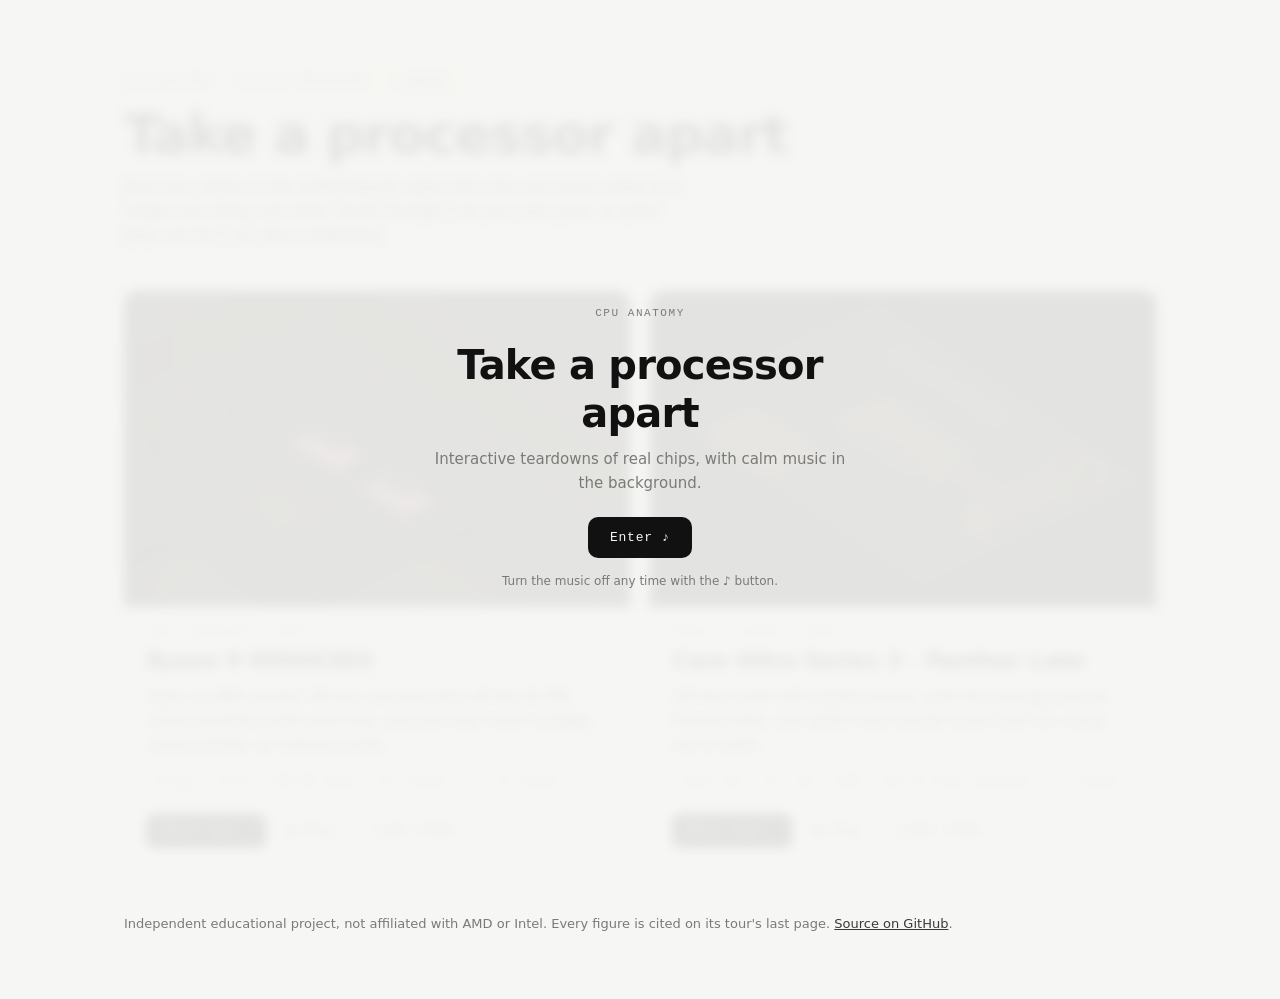
==== commit 1a3b753a: "Add Ryzen 9 9950X3D2 tour, CPU picker, autoplay and ambient music; restructure into src/" ====
--- a/index.html
+++ b/index.html
@@ -1,1582 +1,99 @@
-<!doctype html><html lang="en"><head><meta charset="utf-8"><meta name="viewport" content="width=device-width, initial-scale=1"><title>Inside Panther Lake</title><style>
-.iso{
-  --anatomy-page:#0b0b0b;--anatomy-card:#131313;--anatomy-text:#a3a3a3;--anatomy-strong:#e6e6e6;--anatomy-muted:#6e6e6e;
-  --anatomy-paper:#131313;--anatomy-face:#1b1b1b;--anatomy-top:#1c1c1c;
-  --anatomy-shade-0:#0f0f0f;--anatomy-shade-1:#121212;--anatomy-shade-2:#151515;--anatomy-shade-3:#181818;
-  --anatomy-lit-top:#262626;--anatomy-lit-shade:#1d1d1d;
-  --anatomy-hi:#d4d4d4;--anatomy-mid:#6a6a6a;--anatomy-lo:#3e3e3e;--anatomy-faint:#2a2a2a;--anatomy-lit:#ffffff;
-  --anatomy-halo:#050505;--anatomy-halo-opacity:.9;--anatomy-dot:#e6e6e6;
-  --anatomy-red:#ff6b6b;--anatomy-green:#6be0a0;--anatomy-blue:#6b9bff;
-  --anatomy-weight:.6px;--anatomy-ease:cubic-bezier(.32,.72,0,1);
-  --anatomy-mono:ui-monospace,"SF Mono",Menlo,Consolas,monospace;
-  --anatomy-lift:inset 0 1px 0 0 #ffffff0a,inset 0 0 0 1px #ffffff06,0 0 0 1px #00000026,0 1px 1px -.5px #00000014,0 3px 3px -1.5px #00000014,0 6px 6px -3px #00000014,0 12px 12px -6px #00000014;
-}
-.iso[data-theme="light"]{
-  --anatomy-page:#f2f2ef;--anatomy-card:#fbfbfa;--anatomy-text:#57575a;--anatomy-strong:#18181a;--anatomy-muted:#8c8c90;
-  --anatomy-paper:#fbfbfa;--anatomy-face:#ffffff;--anatomy-top:#ffffff;
-  --anatomy-shade-0:#dcdcd9;--anatomy-shade-1:#e5e5e2;--anatomy-shade-2:#ededea;--anatomy-shade-3:#f4f4f1;
-  --anatomy-lit-top:#ffffff;--anatomy-lit-shade:#eeeeeb;
-  --anatomy-hi:#26262a;--anatomy-mid:#8a8a8f;--anatomy-lo:#b4b4b8;--anatomy-faint:#d4d4d6;--anatomy-lit:#000000;
-  --anatomy-halo:#8a8a80;--anatomy-halo-opacity:.32;--anatomy-dot:#3a3a3e;
-  --anatomy-red:#e5484d;--anatomy-green:#30a46c;--anatomy-blue:#3e63dd;
-  --anatomy-lift:inset 0 1px 0 0 #ffffff,0 0 0 1px #0000000f,0 1px 1px -.5px #0000000a,0 3px 3px -1.5px #0000000a,0 6px 6px -3px #0000000a,0 12px 12px -6px #0000000a;
-}
-.iso-svg{display:block;width:100%;height:auto;overflow:visible}
-.iso-svg path,.iso-svg circle{vector-effect:non-scaling-stroke}
-.iso-fill{fill:var(--anatomy-paper);stroke:none}
-.iso-solid[data-lit]>.iso-fill{fill:var(--anatomy-face)}
-.iso-shade,.iso-top{stroke:none}
-.iso-shade[data-shade="0"]{fill:var(--anatomy-shade-0)}
-.iso-shade[data-shade="1"]{fill:var(--anatomy-shade-1)}
-.iso-shade[data-shade="2"]{fill:var(--anatomy-shade-2)}
-.iso-shade[data-shade="3"]{fill:var(--anatomy-shade-3)}
-.iso-top{fill:var(--anatomy-top)}
-.iso-solid[data-lit]>.iso-top{fill:var(--anatomy-lit-top)}
-.iso-solid[data-lit]>.iso-shade{fill:var(--anatomy-lit-shade)}
-.iso-solid[data-seamless]>.iso-shade,.iso-solid[data-seamless]>.iso-top{stroke-width:.4;stroke-linejoin:round}
-.iso-solid[data-seamless]>.iso-shade[data-shade="0"]{stroke:var(--anatomy-shade-0)}
-.iso-solid[data-seamless]>.iso-shade[data-shade="1"]{stroke:var(--anatomy-shade-1)}
-.iso-solid[data-seamless]>.iso-shade[data-shade="2"]{stroke:var(--anatomy-shade-2)}
-.iso-solid[data-seamless]>.iso-shade[data-shade="3"]{stroke:var(--anatomy-shade-3)}
-.iso-solid[data-seamless]>.iso-top{stroke:var(--anatomy-top)}
-.iso-solid[data-seamless][data-lit]>.iso-top{stroke:var(--anatomy-lit-top)}
-.iso-solid[data-seamless][data-lit]>.iso-shade{stroke:var(--anatomy-lit-shade)}
-.iso-solid[data-lit]>.iso-edge{stroke:var(--anatomy-lit)}
-.iso-halo{fill:var(--anatomy-halo);stroke:none;filter:blur(9px);opacity:var(--anatomy-halo-opacity);transform:translateY(3px)}
-.iso-line{fill:none;stroke:var(--anatomy-lo);stroke-width:var(--anatomy-weight);stroke-linecap:round;stroke-linejoin:round}
-.iso-line[data-tone="hi"]{stroke:var(--anatomy-hi)}
-.iso-line[data-tone="mid"]{stroke:var(--anatomy-mid)}
-.iso-line[data-tone="lo"]{stroke:var(--anatomy-lo)}
-.iso-line[data-tone="faint"]{stroke:var(--anatomy-faint)}
-.iso-line[data-tone="lit"]{stroke:var(--anatomy-lit)}
-.iso-line[data-tone="red"]{stroke:var(--anatomy-red)}
-.iso-line[data-tone="green"]{stroke:var(--anatomy-green)}
-.iso-line[data-tone="blue"]{stroke:var(--anatomy-blue)}
-.iso-line[data-dotted]{stroke-dasharray:.01 3.5;stroke-width:1}
-.iso-line[data-dashed]{stroke-dasharray:3 3}
-.iso-line[data-flow]{stroke-dasharray:2 6}
-.iso-wire-end{fill:var(--anatomy-paper);stroke:var(--anatomy-lo);stroke-width:var(--anatomy-weight)}
-.iso-wire[data-tone="hi"] .iso-wire-end{stroke:var(--anatomy-hi)}
-.iso-wire[data-tone="mid"] .iso-wire-end{stroke:var(--anatomy-mid)}
-.iso-wire[data-tone="faint"] .iso-wire-end{stroke:var(--anatomy-faint)}
-.iso-wire[data-tone="lit"] .iso-wire-end{stroke:var(--anatomy-lit)}
-.iso-dots circle{fill:var(--anatomy-dot);stroke:none;opacity:.32}
-.iso-dots[data-tone="hi"] circle{opacity:.85}
-.iso-dots[data-tone="mid"] circle{opacity:.45}
-.iso-dots[data-tone="lo"] circle{opacity:.22}
-.iso-dots[data-tone="faint"] circle{opacity:.12}
-.iso-face-text{fill:var(--anatomy-mid);font-family:var(--anatomy-mono);letter-spacing:.04em}
-.iso-face-text[data-tone="hi"]{fill:var(--anatomy-hi)}
-.iso-face-text[data-tone="lo"]{fill:var(--anatomy-lo)}
-.iso-face-text[data-tone="faint"]{fill:var(--anatomy-faint)}
-.tb-body{fill:var(--anatomy-shade-2);stroke:none}
-.tb-shine{fill:var(--anatomy-top);stroke:none}
-.tb-shade{fill:var(--anatomy-shade-0);stroke:none}
-.tb-ring{fill:none;stroke:var(--anatomy-lo);stroke-width:.45;stroke-linecap:butt;stroke-linejoin:round}
-.tb-ring[data-tone="mid"]{stroke:var(--anatomy-mid)}
-.tb-ring[data-tone="faint"]{stroke:var(--anatomy-faint)}
-.tb-ring[data-tone="hi"]{stroke:var(--anatomy-hi)}
-@keyframes iso-flow{to{stroke-dashoffset:-32}}
-@keyframes iso-pulse{0%,100%{opacity:.18}12%{opacity:1}40%{opacity:.18}}
-.iso-line[data-flow]{animation:iso-flow 1600ms linear infinite}
-.iso-dots circle[data-pulse]{animation:iso-pulse 1600ms steps(1,end) infinite;animation-delay:var(--pulse-at,0ms)}
-.iso-figure{margin:32px 0 36px}
-.iso-plate{position:relative;padding:52px 24px;border-radius:0;background:var(--anatomy-card);box-shadow:0 0 0 1px var(--anatomy-mid);--anatomy-paper:var(--anatomy-card)}
-.iso-plate-corners{position:absolute;inset:18px 20px;pointer-events:none}
-.iso-plate-corner{position:absolute;color:var(--anatomy-muted);font-family:var(--anatomy-mono);font-size:10.5px;line-height:1;letter-spacing:.04em;white-space:nowrap}
-.iso-plate-corner[data-corner="fig"]{top:0;left:0;color:var(--anatomy-text)}
-.iso-plate-corner[data-corner="title"]{top:0;right:0;text-transform:uppercase;letter-spacing:.1em}
-.iso-plate-corner[data-corner="hint"]{bottom:0;left:0;text-transform:uppercase;letter-spacing:.1em}
-.iso-plate-corner[data-corner="readout"]{right:0;bottom:0;color:var(--anatomy-text);font-variant-numeric:tabular-nums}
-.iso-plate .iso-svg{margin:0 auto}
-.iso-legend{display:grid;gap:8px;margin-top:12px;color:var(--anatomy-muted);font-size:13px;line-height:1.55}
-.iso-keys{display:flex;flex-wrap:wrap;gap:6px 18px}
-.iso-key{display:inline-flex;align-items:center;gap:7px}
-.iso-swatch{width:16px;height:10px;flex:none;overflow:visible}
-.iso-swatch path{fill:none;stroke:var(--anatomy-hi);stroke-width:1;vector-effect:non-scaling-stroke;stroke-linejoin:round;stroke-linecap:round}
-.iso-swatch[data-mark="raised"] path,.iso-swatch[data-mark="flat"] path{stroke:var(--anatomy-mid)}
-.iso-swatch[data-mark="lit"] path{stroke:var(--anatomy-lit)}
-.iso-swatch[data-mark="dim"] path{stroke:var(--anatomy-lo)}
-.iso-swatch[data-mark="dotted"] path{stroke-dasharray:.01 3;stroke-width:1.4}
-.iso-swatch[data-mark="dashed"] path{stroke-dasharray:3 2.5}
-.iso-swatch[data-mark="red"] path{stroke:var(--anatomy-red)}
-.iso-swatch[data-mark="green"] path{stroke:var(--anatomy-green)}
-.iso-swatch[data-mark="blue"] path{stroke:var(--anatomy-blue)}
-.iso-swatch-crease{stroke:var(--anatomy-lo)!important}
-@media (max-width:560px){.iso-plate{padding:48px 12px 70px}.iso-plate-corner[data-corner="hint"]{bottom:18px}}
-@media (prefers-reduced-motion:reduce){.iso-line[data-flow],.iso-dots circle[data-pulse]{animation:none}}
+<!doctype html>
+<html lang="en">
+<head>
+<meta charset="utf-8">
+<meta name="viewport" content="width=device-width, initial-scale=1">
+<title>CPU Anatomy</title>
+<meta name="description" content="Interactive, scroll-driven teardowns of real processors, from the motherboard down to a single core.">
+<style>
+:root{--bg:#111;--card:#171717;--line:#2a2a2a;--text:#c9c9c9;--muted:#808080;--strong:#f2f2f2;--focus:#8a8a8a;color-scheme:dark}
+@media (prefers-color-scheme:light){:root{--bg:#f6f6f4;--card:#fff;--line:#e2e2de;--text:#3a3a3a;--muted:#7a7a76;--strong:#111;--focus:#555;color-scheme:light}}
+*{box-sizing:border-box}
+body{margin:0;background:var(--bg);color:var(--text);font:15px/1.6 ui-sans-serif,system-ui,-apple-system,"Segoe UI",sans-serif}
+main{max-width:1080px;margin:0 auto;padding:72px 24px 64px}
+.kicker{font:11px/1 ui-monospace,SFMono-Regular,Menlo,monospace;letter-spacing:.14em;text-transform:uppercase;color:var(--muted);margin:0 0 14px}
+h1{margin:0 0 12px;color:var(--strong);font-size:clamp(34px,5vw,54px);line-height:1.04;font-weight:600;letter-spacing:-.025em}
+.lede{max-width:560px;margin:0 0 44px}
+.grid{display:grid;grid-template-columns:repeat(auto-fit,minmax(min(100%,440px),1fr));gap:20px}
+.cpu{display:flex;flex-direction:column;background:var(--card);border-radius:14px;box-shadow:0 0 0 1px var(--line);overflow:hidden}
+.cpu img{display:block;width:100%;height:auto;aspect-ratio:16/10;object-fit:cover;object-position:50% 50%;background:#111}
+.body{padding:20px 22px 22px;display:flex;flex-direction:column;gap:10px;flex:1}
+.maker{font:11px/1 ui-monospace,SFMono-Regular,Menlo,monospace;letter-spacing:.12em;text-transform:uppercase;color:var(--muted)}
+h2{margin:0;color:var(--strong);font-size:22px;line-height:1.2;font-weight:600;letter-spacing:-.01em}
+.body p{margin:0}
+.specs{display:flex;flex-wrap:wrap;gap:6px;margin:2px 0 6px;padding:0;list-style:none;font:11.5px/1 ui-monospace,SFMono-Regular,Menlo,monospace;color:var(--muted)}
+.specs li{padding:6px 8px;border-radius:6px;box-shadow:0 0 0 1px var(--line)}
+.actions{display:flex;flex-wrap:wrap;gap:8px;margin-top:auto;padding-top:6px}
+.actions a{font:500 12px/1 ui-monospace,SFMono-Regular,Menlo,monospace;letter-spacing:.04em;text-decoration:none;color:var(--text);padding:11px 14px;border-radius:8px;box-shadow:0 0 0 1px var(--line)}
+.actions a.go{background:var(--strong);color:var(--bg);box-shadow:none}
+.actions a:hover{box-shadow:0 0 0 1px var(--focus)}
+.actions a:focus-visible{outline:2px solid var(--focus);outline-offset:2px}
+footer{margin-top:44px;font-size:13px;color:var(--muted)}
+footer a{color:var(--text)}
+.music{margin-left:10px;font:inherit;letter-spacing:.08em;color:var(--muted);background:none;border:0;border-radius:6px;padding:5px 8px;box-shadow:0 0 0 1px var(--line);cursor:pointer;text-transform:none}
+.music[data-state="on"]{color:var(--strong)}
+.music[data-state="off"]{text-decoration:line-through}
+.music[data-state="waiting"]{color:var(--strong);animation:music-wait 1.6s ease-in-out infinite}
+@keyframes music-wait{50%{box-shadow:0 0 0 1px var(--focus),0 0 0 4px color-mix(in oklab,var(--focus) 25%,transparent)}}
+@media (prefers-reduced-motion:reduce){.music[data-state="waiting"]{animation:none}}
+.music:focus-visible{outline:2px solid var(--focus);outline-offset:2px}
 
-*{box-sizing:border-box}
-html{color-scheme:dark}
-body[data-theme="light"]{color-scheme:light}
-body{margin:0;background:var(--anatomy-page);color:var(--anatomy-text);font:14px/1.6 ui-sans-serif,system-ui,-apple-system,"Segoe UI",sans-serif;-webkit-font-smoothing:antialiased}
-.iso-page{width:min(1180px,100% - 32px);margin:64px auto 96px}
-
-.iso{--cpu-void:#0a0a0a;--cpu-lamp:#ffb547;--cpu-packet:#ffffff;--cpu-row-on:#ffffff14;--cpu-bus:#333333;--cpu-glass:#131313e6}
-.iso[data-theme="light"]{--cpu-void:#e4e4e0;--cpu-lamp:#d9480f;--cpu-packet:#000000;--cpu-row-on:#00000012;--cpu-bus:#d2d2ce;--cpu-glass:#fbfbfaeb}
-body{background:var(--anatomy-card)}
-.cpu-page{--anatomy-paper:var(--anatomy-card)}
-.cpu-track{position:relative}
-.cpu-screen{position:sticky;top:0;height:100vh;height:100svh;overflow:hidden;background:var(--anatomy-card)}
-.cpu-art{position:absolute;inset:6vh 2vw 4vh min(36vw,460px)}
-.cpu-stage{position:relative;width:100%;height:100%;touch-action:pan-y}
-.cpu-layer{position:absolute;inset:0;width:100%;height:100%;overflow:visible}
-.cpu-l2,.cpu-l3{opacity:0}
-.cpu-void{fill:var(--cpu-void);stroke:none}
-.cpu-none{fill:none;stroke:none}
-.cpu-packet-dot{fill:var(--cpu-packet);opacity:0}
-
-/* corners, progress, slide counter */
-.cpu-corners span{position:absolute;z-index:3;color:var(--anatomy-muted);font:10.5px/1 var(--anatomy-mono);letter-spacing:.06em;white-space:nowrap}
-.cpu-corners [data-corner="fig"]{top:22px;left:24px;color:var(--anatomy-text)}
-.cpu-corners [data-corner="title"]{top:22px;right:24px;text-transform:uppercase;letter-spacing:.12em}
-.cpu-corners [data-corner="readout"]{bottom:22px;right:24px;color:var(--anatomy-text);font-variant-numeric:tabular-nums}
-.cpu-progress{position:absolute;z-index:3;left:0;right:0;top:0;height:2px;background:var(--anatomy-faint)}
-.cpu-progress span{display:block;height:100%;width:0;background:var(--anatomy-hi)}
-.cpu-nav{position:absolute;z-index:3;left:24px;bottom:16px;display:flex;align-items:center;gap:10px;font:11px/1 var(--anatomy-mono);color:var(--anatomy-muted);letter-spacing:.06em}
-.cpu-nav button{width:28px;height:28px;border:0;border-radius:6px;background:transparent;color:var(--anatomy-text);box-shadow:0 0 0 1px var(--anatomy-lo);cursor:pointer;font-size:13px}
-.cpu-nav button:hover{color:var(--anatomy-strong);box-shadow:0 0 0 1px var(--anatomy-mid)}
-
-/* captions: one slide shown at a time, like a deck */
-.cpu-captions{position:absolute;z-index:2;left:clamp(24px,4vw,56px);top:0;bottom:0;width:min(32vw,400px);pointer-events:none}
-.cpu-slide{position:absolute;left:0;right:0;top:50%;transform:translateY(-46%);opacity:0;visibility:hidden;transition:opacity .45s var(--anatomy-ease),transform .6s var(--anatomy-ease),visibility 0s .45s}
-.cpu-slide[data-active]{opacity:1;visibility:visible;transform:translateY(-50%);transition:opacity .5s var(--anatomy-ease) .08s,transform .7s var(--anatomy-ease) .08s,visibility 0s;pointer-events:auto}
-.cpu-slide h1{margin:0 0 14px;color:var(--anatomy-strong);font-size:clamp(32px,4.2vw,52px);line-height:1.04;font-weight:600;letter-spacing:-.025em}
-.cpu-slide h2{margin:0 0 12px;color:var(--anatomy-strong);font-size:clamp(22px,2.3vw,30px);line-height:1.12;font-weight:600;letter-spacing:-.015em}
-.cpu-slide p{margin:0 0 12px;font-size:15px;line-height:1.6}
-.cpu-slide b{color:var(--anatomy-strong);font-weight:600}
-.cpu-kicker,.cpu-num{font-family:var(--anatomy-mono);font-size:11px!important;letter-spacing:.14em;text-transform:uppercase;color:var(--anatomy-muted);margin:0 0 12px!important}
-.cpu-watch{font-size:13px!important;color:var(--anatomy-muted);padding-left:12px;box-shadow:inset 1px 0 0 var(--anatomy-mid)}
-.cpu-listing{list-style:none;margin:4px 0 14px;padding:6px 0;border-top:1px solid var(--anatomy-faint);border-bottom:1px solid var(--anatomy-faint);font-size:12.5px}
-.cpu-listing li{display:grid;grid-template-columns:18px 104px 1fr;gap:8px;align-items:baseline;padding:2px 8px;border-radius:4px;transition:background .25s}
-.cpu-listing li[data-on]{background:var(--cpu-row-on)}
-.cpu-listing li[data-on] code{color:var(--anatomy-strong)}
-.cpu-listing code{font-family:var(--anatomy-mono);font-size:12px;white-space:pre;color:var(--anatomy-text)}
-.cpu-addr{font-family:var(--anatomy-mono);font-size:11px;color:var(--anatomy-muted)}
-.cpu-note{color:var(--anatomy-muted);font-size:12px}
-.cpu-controls{display:flex;flex-wrap:wrap;gap:6px}
-.cpu-controls button{font:500 11.5px/1 var(--anatomy-mono);letter-spacing:.04em;color:var(--anatomy-text);background:var(--anatomy-card);border:0;box-shadow:0 0 0 1px var(--anatomy-lo);border-radius:6px;padding:8px 11px;cursor:pointer}
-.cpu-controls button:hover{color:var(--anatomy-strong);box-shadow:0 0 0 1px var(--anatomy-mid)}
-.cpu-controls button:focus-visible,.cpu-nav button:focus-visible{outline:1px solid var(--anatomy-muted);outline-offset:2px}
-.cpu-controls button[data-state="running"]{color:var(--anatomy-strong);box-shadow:0 0 0 1px var(--anatomy-hi)}
-.cpu-live{position:absolute;width:1px;height:1px;overflow:hidden;clip:rect(0 0 0 0)}
-.cpu-foot{max-width:720px;margin:0 auto;padding:56px 24px 72px;font-size:13px;color:var(--anatomy-muted)}
-
-/* selection: the slide's subject is the one lit accent, everything else steps down a tone */
-.cpu-layer[data-focus] .it:not([data-on]){--anatomy-hi:var(--anatomy-mid);--anatomy-mid:var(--anatomy-lo)}
-.it[data-on]{--anatomy-hi:var(--anatomy-lit);--anatomy-mid:var(--anatomy-hi)}
-.it[data-on] .iso-top{fill:var(--anatomy-lit-top)}
-.it[data-on] .iso-shade{fill:var(--anatomy-lit-shade)}
-.it[data-on] .iso-dots circle{opacity:.7}
-.cpu-cell[data-on],.cpu-reg[data-on]{--anatomy-hi:var(--anatomy-lit);--anatomy-mid:var(--anatomy-hi)}
-.cpu-cell[data-on] .iso-top,.cpu-reg[data-on] .iso-top{fill:var(--anatomy-lit-top)}
-.cpu-bus .iso-top{fill:var(--cpu-bus)}
-.cpu-bus[data-on] .iso-top{fill:var(--anatomy-hi)}
-.cpu-wire[data-on] .iso-line{stroke:var(--anatomy-lit)}
-.cpu-lamp .iso-top{transition:fill .25s}
-.cpu-lamp[data-on] .iso-top,.cpu-lamp[data-on] .iso-shade{fill:var(--cpu-lamp)}
-.cpu-lamp[data-on] .iso-edge{stroke:var(--cpu-lamp)}
-.cpu-packet .iso-top{fill:var(--cpu-packet)}
-.cpu-packet .iso-edge{stroke:var(--cpu-packet)}
-@keyframes cpu-phy{0%,100%{opacity:.25}50%{opacity:1}}
-.cpu-l2[data-phy] .cpu-phy circle{animation:cpu-phy 1.1s ease-in-out infinite}
-.cpu-l2[data-phy] .cpu-phy circle:nth-child(3n){animation-delay:-.35s}
-.cpu-l2[data-phy] .cpu-phy circle:nth-child(3n+1){animation-delay:-.7s}
-
-@media (max-width:900px){
-  .cpu-art{inset:7vh 0 auto 0;height:52vh}
-  .cpu-captions{left:20px;right:20px;width:auto;top:58vh;bottom:56px}
-  .cpu-slide{top:0;transform:translateY(10px)}
-  .cpu-slide[data-active]{transform:none}
-  .cpu-slide p{font-size:14px;margin-bottom:8px}
-  .cpu-slide h1{font-size:30px}
-  .cpu-slide h2{font-size:21px;margin-bottom:8px}
-  .cpu-slide-run p:first-of-type,.cpu-listing .cpu-note{display:none}
-  .cpu-listing{font-size:11.5px}
-  .cpu-listing li{grid-template-columns:16px 100px}
-  .cpu-corners [data-corner="readout"]{bottom:auto;top:40px;right:20px}
-  .cpu-corners [data-corner="fig"]{left:20px}
-  .cpu-corners [data-corner="title"]{right:20px}
-  .cpu-nav{left:auto;right:20px;bottom:14px}
-}
-@media (prefers-reduced-motion:reduce){.cpu-slide,.cpu-slide[data-active]{transition:none}.cpu-l2[data-phy] .cpu-phy circle{animation:none}}
-.cpu-screen::before{content:"";position:absolute;z-index:1;left:0;top:0;bottom:0;width:min(44vw,600px);background:linear-gradient(90deg,var(--anatomy-card) 62%,transparent);pointer-events:none}
-@media (max-width:900px){.cpu-screen::before{width:auto;right:0;top:54vh;background:linear-gradient(180deg,transparent,var(--anatomy-card) 4vh)}}
-
-/* domain colours: each family of parts has its own hue, in both themes */
-.iso{--d-fe:#5b8def;--d-ooo:#a07cf5;--d-int:#3fcf8e;--d-vec:#f59a4a;--d-mem:#38c6d4;--d-cache:#ef6fa8;--d-npu:#e9c43b;--d-gpu:#8fd14f;--d-io:#f0a33a;--d-media:#ef6b6b;--d-lpe:#5fd3c0;--d-flush:#ff4d4d;--d-copper:#d9895b;--tint-top:20%;--tint-side:12%;--tint-edge:55%}
-.iso[data-theme="light"]{--d-fe:#2f5bd3;--d-ooo:#6e45d6;--d-int:#1a9a5c;--d-vec:#d2691e;--d-mem:#0f8e9c;--d-cache:#c43b7c;--d-npu:#a88300;--d-gpu:#4f8f1a;--d-io:#b8730a;--d-media:#c93a3a;--d-lpe:#13917f;--d-flush:#d92020;--d-copper:#b0602e;--tint-top:16%;--tint-side:10%;--tint-edge:60%}
-.tinted .iso-top{fill:color-mix(in oklab,var(--tint) var(--tint-top),var(--anatomy-top))}
-.tinted .iso-shade{fill:color-mix(in oklab,var(--tint) var(--tint-side),var(--anatomy-shade-2))}
-.tinted .iso-edge{stroke:color-mix(in oklab,var(--tint) var(--tint-edge),var(--anatomy-hi))}
-.cpu-layer[data-focus] .tinted:not([data-on]){--tint-top:6%;--tint-side:4%;--tint-edge:22%}
-.tinted[data-on]{--tint-top:34%;--tint-side:22%;--tint-edge:100%}
-.tinted[data-on] .iso-top{fill:color-mix(in oklab,var(--tint) var(--tint-top),var(--anatomy-lit-top))}
-.tinted[data-on] .iso-line[data-tone="lo"],.tinted[data-on] .iso-line[data-tone="faint"]{stroke:color-mix(in oklab,var(--tint) 45%,var(--anatomy-lo))}
-.tinted .cpu-cell[data-on] .iso-top{fill:var(--tint)}
-[data-unit="rob"] .cpu-cell[data-on] .iso-top{fill:color-mix(in oklab,var(--tint) 38%,var(--anatomy-top))}
-.tinted .cpu-cell[data-on] .iso-edge{stroke:var(--tint)}
-.cpu-token .iso-top{fill:var(--tint)}
-.cpu-token .iso-shade{fill:color-mix(in oklab,var(--tint) 70%,#000)}
-.cpu-token .iso-edge{stroke:color-mix(in oklab,var(--tint) 60%,var(--anatomy-lit))}
-.cpu-token[data-flush] .iso-top,.cpu-token[data-flush] .iso-shade{fill:var(--d-flush)}
-.cpu-token[data-flush] .iso-edge{stroke:var(--d-flush)}
-.cpu-packet-dot{fill:var(--d-cache)}
-.cpu-keys{list-style:none;margin:0 0 12px;padding:0;display:grid;gap:6px;font-size:14px}
-.cpu-keys li{padding-left:14px;position:relative;line-height:1.45}
-.cpu-keys li::before{content:"";position:absolute;left:0;top:.42em;width:7px;height:7px;border-radius:2px;background:var(--tint)}
-.cpu-dot{display:inline-block;width:8px;height:8px;border-radius:2px;background:var(--tint);margin:0 5px 0 10px;vertical-align:0}
-.cpu-dot:first-child{margin-left:0}
-.cpu-slide code{font-family:var(--anatomy-mono);font-size:.92em;color:var(--anatomy-strong)}
-.cpu-foot h3{margin:0 0 10px;color:var(--anatomy-strong);font-size:15px;font-weight:600}
-.cpu-foot ul{padding-left:18px;margin:10px 0 0;display:grid;gap:6px}
-.cpu-foot a{color:var(--anatomy-text)}
-.cpu-legend{display:none}
-</style></head><body class="iso" data-theme="dark"><main class="cpu-page"><div class="cpu-track" style="height:1700vh">
-<div class="cpu-screen">
-  <div class="cpu-progress" aria-hidden="true"><span data-bar></span></div>
-  <div class="cpu-art"><div class="cpu-stage" role="group" aria-label="Panther Lake processor figure. Scroll, or use the arrow keys, to move from slide to slide.">
-<svg xmlns="http://www.w3.org/2000/svg" class="iso-svg cpu-layer cpu-l1" viewBox="0 0 600 440" role="img" aria-label="A laptop mainboard with an Intel Panther Lake processor: the package's three tiles on a Foveros base, four LPDDR5X memory packages, power stages, an SSD, and a cooling module of copper cold plate, two flat heat pipes, a fin stack and a blower fan."><g class="cpu-cam"><path class="iso-halo" d="M21.6 173.2L22 172.2L22.6 171.3L23.6 170.5L24.8 169.8L268.5 55.5L269.9 54.9L271.5 54.6L273.2 54.4L274.9 54.3L276.6 54.5L278.2 54.9L279.7 55.4L280.9 56.1L576.3 252.9L577.3 253.7L578 254.6L578.3 255.6L578.4 256.6L578.4 266.8L578 267.8L577.4 268.7L576.4 269.5L575.2 270.2L331.5 384.5L330.1 385.1L328.5 385.4L326.8 385.6L325.1 385.7L323.4 385.5L321.8 385.1L320.3 384.6L319.1 383.9L23.7 187.1L22.7 186.3L22 185.4L21.7 184.4L21.6 183.4Z"/><g class="iso-solid"><path class="iso-fill" d="M268.2 67.9L268.3 67.3L268.7 66.6L269.3 66.1L270.1 65.6L271.1 65.2L272.2 65L273.4 64.9L274.6 64.9L275.7 65.1L276.7 65.5L277.6 65.9L278.2 66.5L278.6 67.1L278.8 67.8L278.8 73.6L278.7 74.3L278.3 74.9L277.7 75.5L276.9 76L275.9 76.3L274.8 76.6L273.6 76.7L272.5 76.6L271.3 76.4L270.3 76.1L269.4 75.6L268.8 75.1L268.4 74.4L268.2 73.8Z"/><path class="iso-shade" data-shade="0" d="M276.9 76L275.9 76.3L275.9 70.5L276.9 70.1ZM278.8 73.6L278.7 74.3L278.7 68.4L278.8 67.8ZM278.7 74.3L278.3 74.9L278.3 69.1L278.7 68.4ZM278.3 74.9L277.7 75.5L277.7 69.6L278.3 69.1ZM277.7 75.5L276.9 76L276.9 70.1L277.7 69.6Z"/><path class="iso-shade" data-shade="1" d="M275.9 76.3L274.8 76.6L274.8 70.7L275.9 70.5ZM274.8 76.6L273.6 76.7L273.6 70.8L274.8 70.7Z"/><path class="iso-shade" data-shade="2" d="M273.6 76.7L272.5 76.6L272.5 70.7L273.6 70.8ZM272.5 76.6L271.3 76.4L271.3 70.5L272.5 70.7Z"/><path class="iso-shade" data-shade="3" d="M271.3 76.4L270.3 76.1L270.3 70.2L271.3 70.5ZM270.3 76.1L269.4 75.6L269.4 69.7L270.3 70.2ZM269.4 75.6L268.8 75.1L268.8 69.2L269.4 69.7ZM268.8 75.1L268.4 74.4L268.4 68.6L268.8 69.2ZM268.4 74.4L268.2 73.8L268.2 67.9L268.4 68.6Z"/><path class="iso-top" d="M276.9 70.1L275.9 70.5L274.8 70.7L273.6 70.8L272.5 70.7L271.3 70.5L270.3 70.2L269.4 69.7L268.8 69.2L268.4 68.6L268.2 67.9L268.3 67.3L268.7 66.6L269.3 66.1L270.1 65.6L271.1 65.2L272.2 65L273.4 64.9L274.6 64.9L275.7 65.1L276.7 65.5L277.6 65.9L278.2 66.5L278.6 67.1L278.8 67.8L278.7 68.4L278.3 69.1L277.7 69.6Z"/><path class="iso-line iso-crease" data-tone="faint" d="M278.8 67.8L278.7 68.4L278.3 69.1L277.7 69.6L276.9 70.1L275.9 70.5L274.8 70.7L273.6 70.8L272.5 70.7L271.3 70.5L270.3 70.2L269.4 69.7L268.8 69.2L268.4 68.6L268.2 67.9"/><path class="iso-line iso-edge" data-tone="lo" d="M268.2 67.9L268.3 67.3L268.7 66.6L269.3 66.1L270.1 65.6L271.1 65.2L272.2 65L273.4 64.9L274.6 64.9L275.7 65.1L276.7 65.5L277.6 65.9L278.2 66.5L278.6 67.1L278.8 67.8M278.8 73.6L278.7 74.3L278.3 74.9L277.7 75.5L276.9 76L275.9 76.3L274.8 76.6L273.6 76.7L272.5 76.6L271.3 76.4L270.3 76.1L269.4 75.6L268.8 75.1L268.4 74.4L268.2 73.8M268.2 67.9L268.2 73.8M278.8 67.8L278.8 73.6"/></g><g class="iso-solid"><path class="iso-fill" d="M32.6 178.5L32.7 177.8L33.1 177.2L33.7 176.6L34.5 176.1L35.5 175.7L36.6 175.5L37.8 175.4L39 175.5L40.1 175.7L41.1 176L42 176.5L42.6 177L43.1 177.7L43.2 178.3L43.2 184.2L43.1 184.8L42.8 185.5L42.1 186L41.3 186.5L40.3 186.9L39.2 187.1L38.1 187.2L36.9 187.2L35.7 186.9L34.7 186.6L33.9 186.2L33.2 185.6L32.8 185L32.6 184.3Z"/><path class="iso-shade" data-shade="0" d="M41.3 186.5L40.3 186.9L40.3 181L41.3 180.7ZM43.2 184.2L43.1 184.8L43.1 179L43.2 178.3ZM43.1 184.8L42.8 185.5L42.8 179.6L43.1 179ZM42.8 185.5L42.1 186L42.1 180.2L42.8 179.6ZM42.1 186L41.3 186.5L41.3 180.7L42.1 180.2Z"/><path class="iso-shade" data-shade="1" d="M40.3 186.9L39.2 187.1L39.2 181.3L40.3 181ZM39.2 187.1L38.1 187.2L38.1 181.3L39.2 181.3Z"/><path class="iso-shade" data-shade="2" d="M38.1 187.2L36.9 187.2L36.9 181.3L38.1 181.3ZM36.9 187.2L35.7 186.9L35.7 181.1L36.9 181.3Z"/><path class="iso-shade" data-shade="3" d="M35.7 186.9L34.7 186.6L34.7 180.7L35.7 181.1ZM34.7 186.6L33.9 186.2L33.9 180.3L34.7 180.7ZM33.9 186.2L33.2 185.6L33.2 179.7L33.9 180.3ZM33.2 185.6L32.8 185L32.8 179.1L33.2 179.7ZM32.8 185L32.6 184.3L32.6 178.5L32.8 179.1Z"/><path class="iso-top" d="M41.3 180.7L40.3 181L39.2 181.3L38.1 181.3L36.9 181.3L35.7 181.1L34.7 180.7L33.9 180.3L33.2 179.7L32.8 179.1L32.6 178.5L32.7 177.8L33.1 177.2L33.7 176.6L34.5 176.1L35.5 175.7L36.6 175.5L37.8 175.4L39 175.5L40.1 175.7L41.1 176L42 176.5L42.6 177L43.1 177.7L43.2 178.3L43.1 179L42.8 179.6L42.1 180.2Z"/><path class="iso-line iso-crease" data-tone="faint" d="M43.2 178.3L43.1 179L42.8 179.6L42.1 180.2L41.3 180.7L40.3 181L39.2 181.3L38.1 181.3L36.9 181.3L35.7 181.1L34.7 180.7L33.9 180.3L33.2 179.7L32.8 179.1L32.6 178.5"/><path class="iso-line iso-edge" data-tone="lo" d="M32.6 178.5L32.7 177.8L33.1 177.2L33.7 176.6L34.5 176.1L35.5 175.7L36.6 175.5L37.8 175.4L39 175.5L40.1 175.7L41.1 176L42 176.5L42.6 177L43.1 177.7L43.2 178.3M43.2 184.2L43.1 184.8L42.8 185.5L42.1 186L41.3 186.5L40.3 186.9L39.2 187.1L38.1 187.2L36.9 187.2L35.7 186.9L34.7 186.6L33.9 186.2L33.2 185.6L32.8 185L32.6 184.3M32.6 178.5L32.6 184.3M43.2 178.3L43.2 184.2"/></g><g class="iso-solid"><path class="iso-fill" d="M556.8 260.2L556.9 259.6L557.2 258.9L557.9 258.4L558.7 257.9L559.7 257.5L560.8 257.3L561.9 257.2L563.1 257.2L564.3 257.4L565.3 257.8L566.1 258.2L566.8 258.8L567.2 259.4L567.4 260.1L567.4 265.9L567.3 266.6L566.9 267.2L566.3 267.8L565.5 268.3L564.5 268.7L563.4 268.9L562.2 269L561 268.9L559.9 268.7L558.9 268.4L558 267.9L557.4 267.4L556.9 266.7L556.8 266.1Z"/><path class="iso-shade" data-shade="0" d="M565.5 268.3L564.5 268.7L564.5 262.8L565.5 262.4ZM567.4 265.9L567.3 266.6L567.3 260.7L567.4 260.1ZM567.3 266.6L566.9 267.2L566.9 261.4L567.3 260.7ZM566.9 267.2L566.3 267.8L566.3 261.9L566.9 261.4ZM566.3 267.8L565.5 268.3L565.5 262.4L566.3 261.9Z"/><path class="iso-shade" data-shade="1" d="M564.5 268.7L563.4 268.9L563.4 263L564.5 262.8ZM563.4 268.9L562.2 269L562.2 263.1L563.4 263Z"/><path class="iso-shade" data-shade="2" d="M562.2 269L561 268.9L561 263.1L562.2 263.1ZM561 268.9L559.9 268.7L559.9 262.9L561 263.1Z"/><path class="iso-shade" data-shade="3" d="M559.9 268.7L558.9 268.4L558.9 262.5L559.9 262.9ZM558.9 268.4L558 267.9L558 262.1L558.9 262.5ZM558 267.9L557.4 267.4L557.4 261.5L558 262.1ZM557.4 267.4L556.9 266.7L556.9 260.9L557.4 261.5ZM556.9 266.7L556.8 266.1L556.8 260.2L556.9 260.9Z"/><path class="iso-top" d="M565.5 262.4L564.5 262.8L563.4 263L562.2 263.1L561 263.1L559.9 262.9L558.9 262.5L558 262.1L557.4 261.5L556.9 260.9L556.8 260.2L556.9 259.6L557.2 258.9L557.9 258.4L558.7 257.9L559.7 257.5L560.8 257.3L561.9 257.2L563.1 257.2L564.3 257.4L565.3 257.8L566.1 258.2L566.8 258.8L567.2 259.4L567.4 260.1L567.3 260.7L566.9 261.4L566.3 261.9Z"/><path class="iso-line iso-crease" data-tone="faint" d="M567.4 260.1L567.3 260.7L566.9 261.4L566.3 261.9L565.5 262.4L564.5 262.8L563.4 263L562.2 263.1L561 263.1L559.9 262.9L558.9 262.5L558 262.1L557.4 261.5L556.9 260.9L556.8 260.2"/><path class="iso-line iso-edge" data-tone="lo" d="M556.8 260.2L556.9 259.6L557.2 258.9L557.9 258.4L558.7 257.9L559.7 257.5L560.8 257.3L561.9 257.2L563.1 257.2L564.3 257.4L565.3 257.8L566.1 258.2L566.8 258.8L567.2 259.4L567.4 260.1M567.4 265.9L567.3 266.6L566.9 267.2L566.3 267.8L565.5 268.3L564.5 268.7L563.4 268.9L562.2 269L561 268.9L559.9 268.7L558.9 268.4L558 267.9L557.4 267.4L556.9 266.7L556.8 266.1M556.8 260.2L556.8 266.1M567.4 260.1L567.4 265.9"/></g><g class="iso-solid"><path class="iso-fill" d="M321.2 370.8L321.3 370.1L321.7 369.5L322.3 368.9L323.1 368.4L324.1 368.1L325.2 367.8L326.4 367.7L327.5 367.8L328.7 368L329.7 368.3L330.6 368.8L331.2 369.3L331.6 370L331.8 370.6L331.8 376.5L331.7 377.1L331.3 377.8L330.7 378.3L329.9 378.8L328.9 379.2L327.8 379.4L326.6 379.5L325.4 379.5L324.3 379.3L323.3 378.9L322.4 378.5L321.8 377.9L321.4 377.3L321.2 376.6Z"/><path class="iso-shade" data-shade="0" d="M329.9 378.8L328.9 379.2L328.9 373.3L329.9 373ZM331.8 376.5L331.7 377.1L331.7 371.3L331.8 370.6ZM331.7 377.1L331.3 377.8L331.3 371.9L331.7 371.3ZM331.3 377.8L330.7 378.3L330.7 372.5L331.3 371.9ZM330.7 378.3L329.9 378.8L329.9 373L330.7 372.5Z"/><path class="iso-shade" data-shade="1" d="M328.9 379.2L327.8 379.4L327.8 373.6L328.9 373.3ZM327.8 379.4L326.6 379.5L326.6 373.7L327.8 373.6Z"/><path class="iso-shade" data-shade="2" d="M326.6 379.5L325.4 379.5L325.4 373.6L326.6 373.7ZM325.4 379.5L324.3 379.3L324.3 373.4L325.4 373.6Z"/><path class="iso-shade" data-shade="3" d="M324.3 379.3L323.3 378.9L323.3 373.1L324.3 373.4ZM323.3 378.9L322.4 378.5L322.4 372.6L323.3 373.1ZM322.4 378.5L321.8 377.9L321.8 372L322.4 372.6ZM321.8 377.9L321.4 377.3L321.4 371.4L321.8 372ZM321.4 377.3L321.2 376.6L321.2 370.8L321.4 371.4Z"/><path class="iso-top" d="M329.9 373L328.9 373.3L327.8 373.6L326.6 373.7L325.4 373.6L324.3 373.4L323.3 373.1L322.4 372.6L321.8 372L321.4 371.4L321.2 370.8L321.3 370.1L321.7 369.5L322.3 368.9L323.1 368.4L324.1 368.1L325.2 367.8L326.4 367.7L327.5 367.8L328.7 368L329.7 368.3L330.6 368.8L331.2 369.3L331.6 370L331.8 370.6L331.7 371.3L331.3 371.9L330.7 372.5Z"/><path class="iso-line iso-crease" data-tone="faint" d="M331.8 370.6L331.7 371.3L331.3 371.9L330.7 372.5L329.9 373L328.9 373.3L327.8 373.6L326.6 373.7L325.4 373.6L324.3 373.4L323.3 373.1L322.4 372.6L321.8 372L321.4 371.4L321.2 370.8"/><path class="iso-line iso-edge" data-tone="lo" d="M321.2 370.8L321.3 370.1L321.7 369.5L322.3 368.9L323.1 368.4L324.1 368.1L325.2 367.8L326.4 367.7L327.5 367.8L328.7 368L329.7 368.3L330.6 368.8L331.2 369.3L331.6 370L331.8 370.6M331.8 376.5L331.7 377.1L331.3 377.8L330.7 378.3L329.9 378.8L328.9 379.2L327.8 379.4L326.6 379.5L325.4 379.5L324.3 379.3L323.3 378.9L322.4 378.5L321.8 377.9L321.4 377.3L321.2 376.6M321.2 370.8L321.2 376.6M331.8 370.6L331.8 376.5"/></g><g class="iso-solid"><path class="iso-fill" d="M21.6 173.2L22.1 171.9L23.2 170.8L24.8 169.8L268.5 55.5L270.4 54.8L272.6 54.4L274.9 54.3L277.2 54.6L279.2 55.2L280.9 56.1L576.3 252.9L577.6 254L578.3 255.3L578.4 256.6L578.4 260.9L577.9 262.2L576.8 263.4L575.2 264.3L331.5 378.7L329.6 379.3L327.4 379.7L325.1 379.8L322.8 379.5L320.8 378.9L319.1 378L23.7 181.2L22.4 180.1L21.7 178.9L21.6 177.6Z"/><path class="iso-shade" data-shade="0" d="M578.4 260.9L577.9 262.2L577.9 257.8L578.4 256.6ZM577.9 262.2L576.8 263.4L576.8 259L577.9 257.8ZM576.8 263.4L575.2 264.3L575.2 259.9L576.8 259ZM575.2 264.3L331.5 378.7L331.5 374.3L575.2 259.9ZM331.5 378.7L329.6 379.3L329.6 375L331.5 374.3Z"/><path class="iso-shade" data-shade="1" d="M329.6 379.3L327.4 379.7L327.4 375.3L329.6 375ZM327.4 379.7L325.1 379.8L325.1 375.4L327.4 375.3Z"/><path class="iso-shade" data-shade="2" d="M325.1 379.8L322.8 379.5L322.8 375.1L325.1 375.4ZM322.8 379.5L320.8 378.9L320.8 374.5L322.8 375.1Z"/><path class="iso-shade" data-shade="3" d="M320.8 378.9L319.1 378L319.1 373.7L320.8 374.5ZM319.1 378L23.7 181.2L23.7 176.8L319.1 373.7ZM23.7 181.2L22.4 180.1L22.4 175.7L23.7 176.8ZM22.4 180.1L21.7 178.9L21.7 174.5L22.4 175.7ZM21.7 178.9L21.6 177.6L21.6 173.2L21.7 174.5Z"/><path class="iso-top" d="M576.3 252.9L577.6 254L578.3 255.3L578.4 256.6L577.9 257.8L576.8 259L575.2 259.9L331.5 374.3L329.6 375L327.4 375.3L325.1 375.4L322.8 375.1L320.8 374.5L319.1 373.7L23.7 176.8L22.4 175.7L21.7 174.5L21.6 173.2L22.1 171.9L23.2 170.8L24.8 169.8L268.5 55.5L270.4 54.8L272.6 54.4L274.9 54.3L277.2 54.6L279.2 55.2L280.9 56.1Z"/><path class="iso-line iso-crease" data-tone="faint" d="M578.4 256.6L577.9 257.8L576.8 259L575.2 259.9L331.5 374.3L329.6 375L327.4 375.3L325.1 375.4L322.8 375.1L320.8 374.5L319.1 373.7L23.7 176.8L22.4 175.7L21.7 174.5L21.6 173.2"/><path class="iso-line iso-bevel" data-tone="faint" d="M578.4 256.6L577 257.6L576.1 258.7L574.6 259.5L331 373.9L329.2 374.5L327.2 374.9L325.1 374.9L323.1 374.7L321.3 374.1L319.7 373.3L24.4 176.5L23.2 175.5L22.6 174.4L21.6 173.2"/><path class="iso-line" data-tone="faint" d="M578.4 258.7L577.9 260L576.8 261.2L575.2 262.1L331.5 376.5L329.6 377.2L327.4 377.5L325.1 377.6L322.8 377.3L320.8 376.7L319.1 375.8L23.7 179L22.4 177.9L21.7 176.7L21.6 175.4"/><path class="iso-line iso-edge" data-tone="lo" d="M21.6 173.2L22.1 171.9L23.2 170.8L24.8 169.8L268.5 55.5L270.4 54.8L272.6 54.4L274.9 54.3L277.2 54.6L279.2 55.2L280.9 56.1L576.3 252.9L577.6 254L578.3 255.3L578.4 256.6M578.4 260.9L577.9 262.2L576.8 263.4L575.2 264.3L331.5 378.7L329.6 379.3L327.4 379.7L325.1 379.8L322.8 379.5L320.8 378.9L319.1 378L23.7 181.2L22.4 180.1L21.7 178.9L21.6 177.6M578.4 256.6L578.4 260.9M21.6 173.2L21.6 177.6"/></g><path class="iso-line" data-tone="lo" d="M276.9 65.7L275.7 66.1L274.4 66.4L273 66.4L271.7 66.2L270.5 65.9L269.4 65.4L268.7 64.7L268.3 64L268.2 63.2L268.5 62.4L269.2 61.7L270.1 61.2L271.3 60.8L272.6 60.5L274 60.5L275.3 60.7L276.6 61L277.6 61.5L278.3 62.2L278.7 62.9L278.8 63.7L278.5 64.5L277.9 65.1ZM275.4 64.7L274.6 65L273.7 65.1L272.8 65.1L271.9 64.9L271.2 64.5L270.7 64.1L270.5 63.6L270.6 63L271 62.6L271.6 62.2L272.4 61.9L273.3 61.8L274.2 61.8L275.1 62L275.8 62.4L276.3 62.8L276.5 63.3L276.4 63.9L276.1 64.3ZM565.5 258L564.3 258.4L563 258.7L561.6 258.7L560.3 258.5L559 258.2L558 257.7L557.3 257L556.9 256.3L556.8 255.5L557.1 254.7L557.7 254.1L558.7 253.5L559.8 253.1L561.2 252.8L562.5 252.8L563.9 253L565.1 253.3L566.1 253.8L566.9 254.5L567.3 255.2L567.4 256L567.1 256.8L566.4 257.5ZM564 257L563.2 257.3L562.3 257.4L561.4 257.4L560.5 257.2L559.8 256.8L559.3 256.4L559.1 255.9L559.2 255.3L559.5 254.9L560.1 254.5L561 254.2L561.9 254.1L562.8 254.1L563.7 254.3L564.4 254.7L564.9 255.1L565.1 255.6L565 256.2L564.6 256.6ZM41.3 176.3L40.2 176.7L38.8 176.9L37.5 176.9L36.1 176.8L34.9 176.4L33.9 175.9L33.1 175.2L32.7 174.5L32.6 173.7L32.9 173L33.6 172.3L34.5 171.7L35.7 171.3L37 171.1L38.4 171L39.7 171.2L41 171.6L42 172.1L42.7 172.7L43.1 173.5L43.2 174.2L42.9 175L42.3 175.7ZM39.9 175.3L39 175.5L38.1 175.7L37.2 175.6L36.3 175.4L35.6 175.1L35.1 174.6L34.9 174.1L35 173.6L35.4 173.1L36 172.7L36.8 172.4L37.7 172.3L38.6 172.4L39.5 172.6L40.2 172.9L40.7 173.4L40.9 173.9L40.8 174.4L40.5 174.9ZM329.9 368.6L328.7 369L327.4 369.2L326 369.3L324.7 369.1L323.4 368.7L322.4 368.2L321.7 367.6L321.3 366.8L321.2 366L321.5 365.3L322.1 364.6L323.1 364L324.3 363.6L325.6 363.4L327 363.3L328.3 363.5L329.5 363.9L330.6 364.4L331.3 365L331.7 365.8L331.8 366.6L331.5 367.3L330.8 368ZM328.4 367.6L327.6 367.9L326.7 368L325.8 367.9L324.9 367.7L324.2 367.4L323.7 366.9L323.5 366.4L323.6 365.9L323.9 365.4L324.6 365L325.4 364.7L326.3 364.6L327.2 364.7L328.1 364.9L328.8 365.2L329.3 365.7L329.5 366.2L329.4 366.7L329 367.2Z"/><path class="iso-line" data-tone="faint" d="M296.8 171.2L313 163.6L273 123.1L287.9 116.1M299.1 172.7L314 165.7L275.4 125.1L290.7 118M301.3 174.2L314.9 167.9L277.8 127.2L293.5 119.8M303.6 175.8L315.8 170L280.3 129.3L296.4 121.7M305.9 177.3L316.7 172.2L282.7 131.4L299.2 123.6M308.2 178.8L317.6 174.3L285.1 133.5L302.1 125.5M316.1 184.1L332.4 176.5L307 145.8L321.9 138.8M318.4 185.6L333.3 178.6L309.5 147.8L324.8 140.7M320.7 187.1L334.2 180.8L311.9 149.9L327.6 142.6M322.9 188.6L335.1 182.9L314.4 152L330.5 144.5M325.2 190.1L336 185.1L316.8 154.1L333.3 146.3M327.5 191.7L336.9 187.2L319.2 156.2L336.1 148.2M335.4 197L351.7 189.3L341.1 168.5L356 161.5M337.7 198.5L352.6 191.5L343.6 170.6L358.9 163.4M340 200L353.5 193.6L346 172.6L361.7 165.3M342.2 201.5L354.4 195.8L348.4 174.7L364.5 167.2M344.5 203L355.3 197.9L350.9 176.8L367.4 169.1M346.8 204.5L356.3 200.1L353.3 178.9L370.2 171M354.7 209.8L371 202.2L375.2 191.2L390.1 184.2M357 211.3L371.9 204.4L377.6 193.3L392.9 186.1M359.3 212.9L372.8 206.5L380.1 195.4L395.8 188M361.6 214.4L373.7 208.7L382.5 197.4L398.6 189.9M363.8 215.9L374.7 210.8L385 199.5L401.5 191.8M366.1 217.4L375.6 213L387.4 201.6L404.3 193.7M229.4 209.3L209.1 218.8L178.5 213.8M232.2 211.2L213.2 220.1L181.3 215.7M235 213.1L217.4 221.4L184.2 217.6M237.9 215L221.6 222.6L187 219.5M240.7 216.9L225.8 223.9L189.8 221.4M243.6 218.8L230 225.1L192.7 223.3M336 257.3L369 279.3L347.7 318.9L375 337.1M333.3 258.6L365.1 279.8L345.9 319.8L373.2 337.9M330.6 259.9L361.3 280.3L344.2 320.6L371.4 338.8M327.9 261.1L357.4 280.8L342.4 321.4L369.7 339.6M325.2 262.4L353.6 281.3L340.7 322.2L367.9 340.4M322.5 263.7L349.7 281.8L338.9 323.1L366.2 341.2"/><g class="it" data-unit="bga"><g class="iso-dots" data-tone="mid"><circle cx="285.2" cy="165" r="0.42"/><circle cx="282.5" cy="166.3" r="0.42"/><circle cx="279.8" cy="167.6" r="0.42"/><circle cx="277.1" cy="168.8" r="0.42"/><circle cx="274.4" cy="170.1" r="0.42"/><circle cx="271.7" cy="171.4" r="0.42"/><circle cx="269" cy="172.6" r="0.42"/><circle cx="266.4" cy="173.9" r="0.42"/><circle cx="263.7" cy="175.2" r="0.42"/><circle cx="261" cy="176.4" r="0.42"/><circle cx="258.3" cy="177.7" r="0.42"/><circle cx="255.6" cy="178.9" r="0.42"/><circle cx="252.9" cy="180.2" r="0.42"/><circle cx="250.2" cy="181.5" r="0.42"/><circle cx="247.5" cy="182.7" r="0.42"/><circle cx="244.8" cy="184" r="0.42"/><circle cx="242.1" cy="185.3" r="0.42"/><circle cx="239.4" cy="186.5" r="0.42"/><circle cx="236.7" cy="187.8" r="0.42"/><circle cx="234" cy="189.1" r="0.42"/><circle cx="231.3" cy="190.3" r="0.42"/><circle cx="228.6" cy="191.6" r="0.42"/><circle cx="225.9" cy="192.9" r="0.42"/><circle cx="223.2" cy="194.1" r="0.42"/><circle cx="220.5" cy="195.4" r="0.42"/><circle cx="217.9" cy="196.6" r="0.42"/><circle cx="215.2" cy="197.9" r="0.42"/><circle cx="287.5" cy="166.5" r="0.42"/><circle cx="284.8" cy="167.8" r="0.42"/><circle cx="282.1" cy="169.1" r="0.42"/><circle cx="279.4" cy="170.3" r="0.42"/><circle cx="276.7" cy="171.6" r="0.42"/><circle cx="274" cy="172.9" r="0.42"/><circle cx="271.3" cy="174.1" r="0.42"/><circle cx="268.6" cy="175.4" r="0.42"/><circle cx="265.9" cy="176.7" r="0.42"/><circle cx="263.2" cy="177.9" r="0.42"/><circle cx="260.5" cy="179.2" r="0.42"/><circle cx="257.8" cy="180.5" r="0.42"/><circle cx="255.1" cy="181.7" r="0.42"/><circle cx="252.4" cy="183" r="0.42"/><circle cx="249.8" cy="184.2" r="0.42"/><circle cx="247.1" cy="185.5" r="0.42"/><circle cx="244.4" cy="186.8" r="0.42"/><circle cx="241.7" cy="188" r="0.42"/><circle cx="239" cy="189.3" r="0.42"/><circle cx="236.3" cy="190.6" r="0.42"/><circle cx="233.6" cy="191.8" r="0.42"/><circle cx="230.9" cy="193.1" r="0.42"/><circle cx="228.2" cy="194.4" r="0.42"/><circle cx="225.5" cy="195.6" r="0.42"/><circle cx="222.8" cy="196.9" r="0.42"/><circle cx="220.1" cy="198.2" r="0.42"/><circle cx="217.4" cy="199.4" r="0.42"/><circle cx="289.7" cy="168.1" r="0.42"/><circle cx="287" cy="169.3" r="0.42"/><circle cx="284.3" cy="170.6" r="0.42"/><circle cx="281.7" cy="171.8" r="0.42"/><circle cx="279" cy="173.1" r="0.42"/><circle cx="276.3" cy="174.4" r="0.42"/><circle cx="273.6" cy="175.6" r="0.42"/><circle cx="270.9" cy="176.9" r="0.42"/><circle cx="268.2" cy="178.2" r="0.42"/><circle cx="265.5" cy="179.4" r="0.42"/><circle cx="262.8" cy="180.7" r="0.42"/><circle cx="260.1" cy="182" r="0.42"/><circle cx="257.4" cy="183.2" r="0.42"/><circle cx="254.7" cy="184.5" r="0.42"/><circle cx="252" cy="185.8" r="0.42"/><circle cx="249.3" cy="187" r="0.42"/><circle cx="246.6" cy="188.3" r="0.42"/><circle cx="243.9" cy="189.5" r="0.42"/><circle cx="241.2" cy="190.8" r="0.42"/><circle cx="238.5" cy="192.1" r="0.42"/><circle cx="235.8" cy="193.3" r="0.42"/><circle cx="233.2" cy="194.6" r="0.42"/><circle cx="230.5" cy="195.9" r="0.42"/><circle cx="227.8" cy="197.1" r="0.42"/><circle cx="225.1" cy="198.4" r="0.42"/><circle cx="222.4" cy="199.7" r="0.42"/><circle cx="219.7" cy="200.9" r="0.42"/><circle cx="292" cy="169.6" r="0.42"/><circle cx="289.3" cy="170.8" r="0.42"/><circle cx="286.6" cy="172.1" r="0.42"/><circle cx="283.9" cy="173.4" r="0.42"/><circle cx="281.2" cy="174.6" r="0.42"/><circle cx="278.5" cy="175.9" r="0.42"/><circle cx="275.8" cy="177.1" r="0.42"/><circle cx="273.1" cy="178.4" r="0.42"/><circle cx="270.4" cy="179.7" r="0.42"/><circle cx="267.7" cy="180.9" r="0.42"/><circle cx="265.1" cy="182.2" r="0.42"/><circle cx="262.4" cy="183.5" r="0.42"/><circle cx="259.7" cy="184.7" r="0.42"/><circle cx="257" cy="186" r="0.42"/><circle cx="254.3" cy="187.3" r="0.42"/><circle cx="251.6" cy="188.5" r="0.42"/><circle cx="248.9" cy="189.8" r="0.42"/><circle cx="246.2" cy="191.1" r="0.42"/><circle cx="243.5" cy="192.3" r="0.42"/><circle cx="240.8" cy="193.6" r="0.42"/><circle cx="238.1" cy="194.8" r="0.42"/><circle cx="235.4" cy="196.1" r="0.42"/><circle cx="232.7" cy="197.4" r="0.42"/><circle cx="230" cy="198.6" r="0.42"/><circle cx="227.3" cy="199.9" r="0.42"/><circle cx="224.6" cy="201.2" r="0.42"/><circle cx="221.9" cy="202.4" r="0.42"/><circle cx="294.3" cy="171.1" r="0.42"/><circle cx="291.6" cy="172.3" r="0.42"/><circle cx="288.9" cy="173.6" r="0.42"/><circle cx="286.2" cy="174.9" r="0.42"/><circle cx="283.5" cy="176.1" r="0.42"/><circle cx="280.8" cy="177.4" r="0.42"/><circle cx="278.1" cy="178.7" r="0.42"/><circle cx="275.4" cy="179.9" r="0.42"/><circle cx="272.7" cy="181.2" r="0.42"/><circle cx="270" cy="182.4" r="0.42"/><circle cx="267.3" cy="183.7" r="0.42"/><circle cx="264.6" cy="185" r="0.42"/><circle cx="261.9" cy="186.2" r="0.42"/><circle cx="259.2" cy="187.5" r="0.42"/><circle cx="256.5" cy="188.8" r="0.42"/><circle cx="253.8" cy="190" r="0.42"/><circle cx="251.1" cy="191.3" r="0.42"/><circle cx="248.5" cy="192.6" r="0.42"/><circle cx="245.8" cy="193.8" r="0.42"/><circle cx="243.1" cy="195.1" r="0.42"/><circle cx="240.4" cy="196.4" r="0.42"/><circle cx="237.7" cy="197.6" r="0.42"/><circle cx="235" cy="198.9" r="0.42"/><circle cx="232.3" cy="200.1" r="0.42"/><circle cx="229.6" cy="201.4" r="0.42"/><circle cx="226.9" cy="202.7" r="0.42"/><circle cx="224.2" cy="203.9" r="0.42"/><circle cx="296.5" cy="172.6" r="0.42"/><circle cx="293.8" cy="173.8" r="0.42"/><circle cx="291.1" cy="175.1" r="0.42"/><circle cx="288.4" cy="176.4" r="0.42"/><circle cx="285.7" cy="177.6" r="0.42"/><circle cx="283" cy="178.9" r="0.42"/><circle cx="280.4" cy="180.2" r="0.42"/><circle cx="277.7" cy="181.4" r="0.42"/><circle cx="275" cy="182.7" r="0.42"/><circle cx="272.3" cy="184" r="0.42"/><circle cx="269.6" cy="185.2" r="0.42"/><circle cx="266.9" cy="186.5" r="0.42"/><circle cx="264.2" cy="187.7" r="0.42"/><circle cx="261.5" cy="189" r="0.42"/><circle cx="258.8" cy="190.3" r="0.42"/><circle cx="256.1" cy="191.5" r="0.42"/><circle cx="253.4" cy="192.8" r="0.42"/><circle cx="250.7" cy="194.1" r="0.42"/><circle cx="248" cy="195.3" r="0.42"/><circle cx="245.3" cy="196.6" r="0.42"/><circle cx="242.6" cy="197.9" r="0.42"/><circle cx="239.9" cy="199.1" r="0.42"/><circle cx="237.2" cy="200.4" r="0.42"/><circle cx="234.5" cy="201.7" r="0.42"/><circle cx="231.9" cy="202.9" r="0.42"/><circle cx="229.2" cy="204.2" r="0.42"/><circle cx="226.5" cy="205.4" r="0.42"/><circle cx="298.8" cy="174.1" r="0.42"/><circle cx="296.1" cy="175.3" r="0.42"/><circle cx="293.4" cy="176.6" r="0.42"/><circle cx="290.7" cy="177.9" r="0.42"/><circle cx="288" cy="179.1" r="0.42"/><circle cx="285.3" cy="180.4" r="0.42"/><circle cx="282.6" cy="181.7" r="0.42"/><circle cx="279.9" cy="182.9" r="0.42"/><circle cx="277.2" cy="184.2" r="0.42"/><circle cx="274.5" cy="185.5" r="0.42"/><circle cx="271.8" cy="186.7" r="0.42"/><circle cx="269.1" cy="188" r="0.42"/><circle cx="266.4" cy="189.3" r="0.42"/><circle cx="263.8" cy="190.5" r="0.42"/><circle cx="261.1" cy="191.8" r="0.42"/><circle cx="258.4" cy="193" r="0.42"/><circle cx="255.7" cy="194.3" r="0.42"/><circle cx="253" cy="195.6" r="0.42"/><circle cx="250.3" cy="196.8" r="0.42"/><circle cx="247.6" cy="198.1" r="0.42"/><circle cx="244.9" cy="199.4" r="0.42"/><circle cx="242.2" cy="200.6" r="0.42"/><circle cx="239.5" cy="201.9" r="0.42"/><circle cx="236.8" cy="203.2" r="0.42"/><circle cx="234.1" cy="204.4" r="0.42"/><circle cx="231.4" cy="205.7" r="0.42"/><circle cx="228.7" cy="207" r="0.42"/><circle cx="301" cy="175.6" r="0.42"/><circle cx="298.3" cy="176.9" r="0.42"/><circle cx="295.7" cy="178.1" r="0.42"/><circle cx="293" cy="179.4" r="0.42"/><circle cx="290.3" cy="180.6" r="0.42"/><circle cx="287.6" cy="181.9" r="0.42"/><circle cx="284.9" cy="183.2" r="0.42"/><circle cx="282.2" cy="184.4" r="0.42"/><circle cx="279.5" cy="185.7" r="0.42"/><circle cx="276.8" cy="187" r="0.42"/><circle cx="274.1" cy="188.2" r="0.42"/><circle cx="271.4" cy="189.5" r="0.42"/><circle cx="268.7" cy="190.8" r="0.42"/><circle cx="266" cy="192" r="0.42"/><circle cx="263.3" cy="193.3" r="0.42"/><circle cx="260.6" cy="194.6" r="0.42"/><circle cx="257.9" cy="195.8" r="0.42"/><circle cx="255.2" cy="197.1" r="0.42"/><circle cx="252.5" cy="198.3" r="0.42"/><circle cx="249.8" cy="199.6" r="0.42"/><circle cx="247.2" cy="200.9" r="0.42"/><circle cx="244.5" cy="202.1" r="0.42"/><circle cx="241.8" cy="203.4" r="0.42"/><circle cx="239.1" cy="204.7" r="0.42"/><circle cx="236.4" cy="205.9" r="0.42"/><circle cx="233.7" cy="207.2" r="0.42"/><circle cx="231" cy="208.5" r="0.42"/><circle cx="303.3" cy="177.1" r="0.42"/><circle cx="300.6" cy="178.4" r="0.42"/><circle cx="297.9" cy="179.6" r="0.42"/><circle cx="295.2" cy="180.9" r="0.42"/><circle cx="292.5" cy="182.2" r="0.42"/><circle cx="289.8" cy="183.4" r="0.42"/><circle cx="287.1" cy="184.7" r="0.42"/><circle cx="284.4" cy="185.9" r="0.42"/><circle cx="281.7" cy="187.2" r="0.42"/><circle cx="279.1" cy="188.5" r="0.42"/><circle cx="276.4" cy="189.7" r="0.42"/><circle cx="273.7" cy="191" r="0.42"/><circle cx="271" cy="192.3" r="0.42"/><circle cx="268.3" cy="193.5" r="0.42"/><circle cx="265.6" cy="194.8" r="0.42"/><circle cx="262.9" cy="196.1" r="0.42"/><circle cx="260.2" cy="197.3" r="0.42"/><circle cx="257.5" cy="198.6" r="0.42"/><circle cx="254.8" cy="199.9" r="0.42"/><circle cx="252.1" cy="201.1" r="0.42"/><circle cx="249.4" cy="202.4" r="0.42"/><circle cx="246.7" cy="203.6" r="0.42"/><circle cx="244" cy="204.9" r="0.42"/><circle cx="241.3" cy="206.2" r="0.42"/><circle cx="238.6" cy="207.4" r="0.42"/><circle cx="235.9" cy="208.7" r="0.42"/><circle cx="233.2" cy="210" r="0.42"/><circle cx="305.6" cy="178.6" r="0.42"/><circle cx="302.9" cy="179.9" r="0.42"/><circle cx="300.2" cy="181.1" r="0.42"/><circle cx="297.5" cy="182.4" r="0.42"/><circle cx="294.8" cy="183.7" r="0.42"/><circle cx="292.1" cy="184.9" r="0.42"/><circle cx="289.4" cy="186.2" r="0.42"/><circle cx="286.7" cy="187.5" r="0.42"/><circle cx="284" cy="188.7" r="0.42"/><circle cx="281.3" cy="190" r="0.42"/><circle cx="278.6" cy="191.2" r="0.42"/><circle cx="275.9" cy="192.5" r="0.42"/><circle cx="273.2" cy="193.8" r="0.42"/><circle cx="270.5" cy="195" r="0.42"/><circle cx="267.8" cy="196.3" r="0.42"/><circle cx="265.1" cy="197.6" r="0.42"/><circle cx="262.5" cy="198.8" r="0.42"/><circle cx="259.8" cy="200.1" r="0.42"/><circle cx="257.1" cy="201.4" r="0.42"/><circle cx="254.4" cy="202.6" r="0.42"/><circle cx="251.7" cy="203.9" r="0.42"/><circle cx="249" cy="205.1" r="0.42"/><circle cx="246.3" cy="206.4" r="0.42"/><circle cx="243.6" cy="207.7" r="0.42"/><circle cx="240.9" cy="208.9" r="0.42"/><circle cx="238.2" cy="210.2" r="0.42"/><circle cx="235.5" cy="211.5" r="0.42"/><circle cx="307.8" cy="180.1" r="0.42"/><circle cx="305.1" cy="181.4" r="0.42"/><circle cx="302.4" cy="182.6" r="0.42"/><circle cx="299.7" cy="183.9" r="0.42"/><circle cx="297" cy="185.2" r="0.42"/><circle cx="294.4" cy="186.4" r="0.42"/><circle cx="291.7" cy="187.7" r="0.42"/><circle cx="289" cy="189" r="0.42"/><circle cx="286.3" cy="190.2" r="0.42"/><circle cx="283.6" cy="191.5" r="0.42"/><circle cx="280.9" cy="192.7" r="0.42"/><circle cx="278.2" cy="194" r="0.42"/><circle cx="275.5" cy="195.3" r="0.42"/><circle cx="272.8" cy="196.5" r="0.42"/><circle cx="270.1" cy="197.8" r="0.42"/><circle cx="267.4" cy="199.1" r="0.42"/><circle cx="264.7" cy="200.3" r="0.42"/><circle cx="262" cy="201.6" r="0.42"/><circle cx="259.3" cy="202.9" r="0.42"/><circle cx="256.6" cy="204.1" r="0.42"/><circle cx="253.9" cy="205.4" r="0.42"/><circle cx="251.2" cy="206.7" r="0.42"/><circle cx="248.5" cy="207.9" r="0.42"/><circle cx="245.9" cy="209.2" r="0.42"/><circle cx="243.2" cy="210.4" r="0.42"/><circle cx="240.5" cy="211.7" r="0.42"/><circle cx="237.8" cy="213" r="0.42"/><circle cx="310.1" cy="181.6" r="0.42"/><circle cx="307.4" cy="182.9" r="0.42"/><circle cx="304.7" cy="184.1" r="0.42"/><circle cx="302" cy="185.4" r="0.42"/><circle cx="299.3" cy="186.7" r="0.42"/><circle cx="296.6" cy="187.9" r="0.42"/><circle cx="293.9" cy="189.2" r="0.42"/><circle cx="291.2" cy="190.5" r="0.42"/><circle cx="288.5" cy="191.7" r="0.42"/><circle cx="285.8" cy="193" r="0.42"/><circle cx="283.1" cy="194.3" r="0.42"/><circle cx="280.4" cy="195.5" r="0.42"/><circle cx="277.8" cy="196.8" r="0.42"/><circle cx="275.1" cy="198" r="0.42"/><circle cx="272.4" cy="199.3" r="0.42"/><circle cx="269.7" cy="200.6" r="0.42"/><circle cx="267" cy="201.8" r="0.42"/><circle cx="264.3" cy="203.1" r="0.42"/><circle cx="261.6" cy="204.4" r="0.42"/><circle cx="258.9" cy="205.6" r="0.42"/><circle cx="256.2" cy="206.9" r="0.42"/><circle cx="253.5" cy="208.2" r="0.42"/><circle cx="250.8" cy="209.4" r="0.42"/><circle cx="248.1" cy="210.7" r="0.42"/><circle cx="245.4" cy="212" r="0.42"/><circle cx="242.7" cy="213.2" r="0.42"/><circle cx="240" cy="214.5" r="0.42"/><circle cx="312.3" cy="183.1" r="0.42"/><circle cx="309.7" cy="184.4" r="0.42"/><circle cx="307" cy="185.6" r="0.42"/><circle cx="304.3" cy="186.9" r="0.42"/><circle cx="301.6" cy="188.2" r="0.42"/><circle cx="298.9" cy="189.4" r="0.42"/><circle cx="296.2" cy="190.7" r="0.42"/><circle cx="293.5" cy="192" r="0.42"/><circle cx="290.8" cy="193.2" r="0.42"/><circle cx="288.1" cy="194.5" r="0.42"/><circle cx="285.4" cy="195.8" r="0.42"/><circle cx="282.7" cy="197" r="0.42"/><circle cx="280" cy="198.3" r="0.42"/><circle cx="277.3" cy="199.6" r="0.42"/><circle cx="274.6" cy="200.8" r="0.42"/><circle cx="271.9" cy="202.1" r="0.42"/><circle cx="269.2" cy="203.3" r="0.42"/><circle cx="266.5" cy="204.6" r="0.42"/><circle cx="263.8" cy="205.9" r="0.42"/><circle cx="261.2" cy="207.1" r="0.42"/><circle cx="258.5" cy="208.4" r="0.42"/><circle cx="255.8" cy="209.7" r="0.42"/><circle cx="253.1" cy="210.9" r="0.42"/><circle cx="250.4" cy="212.2" r="0.42"/><circle cx="247.7" cy="213.5" r="0.42"/><circle cx="245" cy="214.7" r="0.42"/><circle cx="242.3" cy="216" r="0.42"/><circle cx="314.6" cy="184.6" r="0.42"/><circle cx="311.9" cy="185.9" r="0.42"/><circle cx="309.2" cy="187.2" r="0.42"/><circle cx="306.5" cy="188.4" r="0.42"/><circle cx="303.8" cy="189.7" r="0.42"/><circle cx="301.1" cy="190.9" r="0.42"/><circle cx="298.4" cy="192.2" r="0.42"/><circle cx="295.7" cy="193.5" r="0.42"/><circle cx="293.1" cy="194.7" r="0.42"/><circle cx="290.4" cy="196" r="0.42"/><circle cx="287.7" cy="197.3" r="0.42"/><circle cx="285" cy="198.5" r="0.42"/><circle cx="282.3" cy="199.8" r="0.42"/><circle cx="279.6" cy="201.1" r="0.42"/><circle cx="276.9" cy="202.3" r="0.42"/><circle cx="274.2" cy="203.6" r="0.42"/><circle cx="271.5" cy="204.9" r="0.42"/><circle cx="268.8" cy="206.1" r="0.42"/><circle cx="266.1" cy="207.4" r="0.42"/><circle cx="263.4" cy="208.6" r="0.42"/><circle cx="260.7" cy="209.9" r="0.42"/><circle cx="258" cy="211.2" r="0.42"/><circle cx="255.3" cy="212.4" r="0.42"/><circle cx="252.6" cy="213.7" r="0.42"/><circle cx="249.9" cy="215" r="0.42"/><circle cx="247.2" cy="216.2" r="0.42"/><circle cx="244.6" cy="217.5" r="0.42"/><circle cx="316.9" cy="186.1" r="0.42"/><circle cx="314.2" cy="187.4" r="0.42"/><circle cx="311.5" cy="188.7" r="0.42"/><circle cx="308.8" cy="189.9" r="0.42"/><circle cx="306.1" cy="191.2" r="0.42"/><circle cx="303.4" cy="192.5" r="0.42"/><circle cx="300.7" cy="193.7" r="0.42"/><circle cx="298" cy="195" r="0.42"/><circle cx="295.3" cy="196.2" r="0.42"/><circle cx="292.6" cy="197.5" r="0.42"/><circle cx="289.9" cy="198.8" r="0.42"/><circle cx="287.2" cy="200" r="0.42"/><circle cx="284.5" cy="201.3" r="0.42"/><circle cx="281.8" cy="202.6" r="0.42"/><circle cx="279.1" cy="203.8" r="0.42"/><circle cx="276.5" cy="205.1" r="0.42"/><circle cx="273.8" cy="206.4" r="0.42"/><circle cx="271.1" cy="207.6" r="0.42"/><circle cx="268.4" cy="208.9" r="0.42"/><circle cx="265.7" cy="210.2" r="0.42"/><circle cx="263" cy="211.4" r="0.42"/><circle cx="260.3" cy="212.7" r="0.42"/><circle cx="257.6" cy="213.9" r="0.42"/><circle cx="254.9" cy="215.2" r="0.42"/><circle cx="252.2" cy="216.5" r="0.42"/><circle cx="249.5" cy="217.7" r="0.42"/><circle cx="246.8" cy="219" r="0.42"/><circle cx="319.1" cy="187.6" r="0.42"/><circle cx="316.4" cy="188.9" r="0.42"/><circle cx="313.7" cy="190.2" r="0.42"/><circle cx="311" cy="191.4" r="0.42"/><circle cx="308.3" cy="192.7" r="0.42"/><circle cx="305.7" cy="194" r="0.42"/><circle cx="303" cy="195.2" r="0.42"/><circle cx="300.3" cy="196.5" r="0.42"/><circle cx="297.6" cy="197.8" r="0.42"/><circle cx="294.9" cy="199" r="0.42"/><circle cx="292.2" cy="200.3" r="0.42"/><circle cx="289.5" cy="201.5" r="0.42"/><circle cx="286.8" cy="202.8" r="0.42"/><circle cx="284.1" cy="204.1" r="0.42"/><circle cx="281.4" cy="205.3" r="0.42"/><circle cx="278.7" cy="206.6" r="0.42"/><circle cx="276" cy="207.9" r="0.42"/><circle cx="273.3" cy="209.1" r="0.42"/><circle cx="270.6" cy="210.4" r="0.42"/><circle cx="267.9" cy="211.7" r="0.42"/><circle cx="265.2" cy="212.9" r="0.42"/><circle cx="262.5" cy="214.2" r="0.42"/><circle cx="259.9" cy="215.5" r="0.42"/><circle cx="257.2" cy="216.7" r="0.42"/><circle cx="254.5" cy="218" r="0.42"/><circle cx="251.8" cy="219.2" r="0.42"/><circle cx="249.1" cy="220.5" r="0.42"/><circle cx="321.4" cy="189.1" r="0.42"/><circle cx="318.7" cy="190.4" r="0.42"/><circle cx="316" cy="191.7" r="0.42"/><circle cx="313.3" cy="192.9" r="0.42"/><circle cx="310.6" cy="194.2" r="0.42"/><circle cx="307.9" cy="195.5" r="0.42"/><circle cx="305.2" cy="196.7" r="0.42"/><circle cx="302.5" cy="198" r="0.42"/><circle cx="299.8" cy="199.3" r="0.42"/><circle cx="297.1" cy="200.5" r="0.42"/><circle cx="294.4" cy="201.8" r="0.42"/><circle cx="291.7" cy="203.1" r="0.42"/><circle cx="289.1" cy="204.3" r="0.42"/><circle cx="286.4" cy="205.6" r="0.42"/><circle cx="283.7" cy="206.8" r="0.42"/><circle cx="281" cy="208.1" r="0.42"/><circle cx="278.3" cy="209.4" r="0.42"/><circle cx="275.6" cy="210.6" r="0.42"/><circle cx="272.9" cy="211.9" r="0.42"/><circle cx="270.2" cy="213.2" r="0.42"/><circle cx="267.5" cy="214.4" r="0.42"/><circle cx="264.8" cy="215.7" r="0.42"/><circle cx="262.1" cy="217" r="0.42"/><circle cx="259.4" cy="218.2" r="0.42"/><circle cx="256.7" cy="219.5" r="0.42"/><circle cx="254" cy="220.8" r="0.42"/><circle cx="251.3" cy="222" r="0.42"/><circle cx="323.6" cy="190.7" r="0.42"/><circle cx="321" cy="191.9" r="0.42"/><circle cx="318.3" cy="193.2" r="0.42"/><circle cx="315.6" cy="194.4" r="0.42"/><circle cx="312.9" cy="195.7" r="0.42"/><circle cx="310.2" cy="197" r="0.42"/><circle cx="307.5" cy="198.2" r="0.42"/><circle cx="304.8" cy="199.5" r="0.42"/><circle cx="302.1" cy="200.8" r="0.42"/><circle cx="299.4" cy="202" r="0.42"/><circle cx="296.7" cy="203.3" r="0.42"/><circle cx="294" cy="204.6" r="0.42"/><circle cx="291.3" cy="205.8" r="0.42"/><circle cx="288.6" cy="207.1" r="0.42"/><circle cx="285.9" cy="208.4" r="0.42"/><circle cx="283.2" cy="209.6" r="0.42"/><circle cx="280.5" cy="210.9" r="0.42"/><circle cx="277.8" cy="212.1" r="0.42"/><circle cx="275.1" cy="213.4" r="0.42"/><circle cx="272.5" cy="214.7" r="0.42"/><circle cx="269.8" cy="215.9" r="0.42"/><circle cx="267.1" cy="217.2" r="0.42"/><circle cx="264.4" cy="218.5" r="0.42"/><circle cx="261.7" cy="219.7" r="0.42"/><circle cx="259" cy="221" r="0.42"/><circle cx="256.3" cy="222.3" r="0.42"/><circle cx="253.6" cy="223.5" r="0.42"/><circle cx="325.9" cy="192.2" r="0.42"/><circle cx="323.2" cy="193.4" r="0.42"/><circle cx="320.5" cy="194.7" r="0.42"/><circle cx="317.8" cy="196" r="0.42"/><circle cx="315.1" cy="197.2" r="0.42"/><circle cx="312.4" cy="198.5" r="0.42"/><circle cx="309.7" cy="199.7" r="0.42"/><circle cx="307" cy="201" r="0.42"/><circle cx="304.4" cy="202.3" r="0.42"/><circle cx="301.7" cy="203.5" r="0.42"/><circle cx="299" cy="204.8" r="0.42"/><circle cx="296.3" cy="206.1" r="0.42"/><circle cx="293.6" cy="207.3" r="0.42"/><circle cx="290.9" cy="208.6" r="0.42"/><circle cx="288.2" cy="209.9" r="0.42"/><circle cx="285.5" cy="211.1" r="0.42"/><circle cx="282.8" cy="212.4" r="0.42"/><circle cx="280.1" cy="213.7" r="0.42"/><circle cx="277.4" cy="214.9" r="0.42"/><circle cx="274.7" cy="216.2" r="0.42"/><circle cx="272" cy="217.4" r="0.42"/><circle cx="269.3" cy="218.7" r="0.42"/><circle cx="266.6" cy="220" r="0.42"/><circle cx="263.9" cy="221.2" r="0.42"/><circle cx="261.2" cy="222.5" r="0.42"/><circle cx="258.6" cy="223.8" r="0.42"/><circle cx="255.9" cy="225" r="0.42"/><circle cx="328.2" cy="193.7" r="0.42"/><circle cx="325.5" cy="194.9" r="0.42"/><circle cx="322.8" cy="196.2" r="0.42"/><circle cx="320.1" cy="197.5" r="0.42"/><circle cx="317.4" cy="198.7" r="0.42"/><circle cx="314.7" cy="200" r="0.42"/><circle cx="312" cy="201.3" r="0.42"/><circle cx="309.3" cy="202.5" r="0.42"/><circle cx="306.6" cy="203.8" r="0.42"/><circle cx="303.9" cy="205" r="0.42"/><circle cx="301.2" cy="206.3" r="0.42"/><circle cx="298.5" cy="207.6" r="0.42"/><circle cx="295.8" cy="208.8" r="0.42"/><circle cx="293.1" cy="210.1" r="0.42"/><circle cx="290.4" cy="211.4" r="0.42"/><circle cx="287.8" cy="212.6" r="0.42"/><circle cx="285.1" cy="213.9" r="0.42"/><circle cx="282.4" cy="215.2" r="0.42"/><circle cx="279.7" cy="216.4" r="0.42"/><circle cx="277" cy="217.7" r="0.42"/><circle cx="274.3" cy="219" r="0.42"/><circle cx="271.6" cy="220.2" r="0.42"/><circle cx="268.9" cy="221.5" r="0.42"/><circle cx="266.2" cy="222.7" r="0.42"/><circle cx="263.5" cy="224" r="0.42"/><circle cx="260.8" cy="225.3" r="0.42"/><circle cx="258.1" cy="226.5" r="0.42"/><circle cx="330.4" cy="195.2" r="0.42"/><circle cx="327.7" cy="196.4" r="0.42"/><circle cx="325" cy="197.7" r="0.42"/><circle cx="322.3" cy="199" r="0.42"/><circle cx="319.7" cy="200.2" r="0.42"/><circle cx="317" cy="201.5" r="0.42"/><circle cx="314.3" cy="202.8" r="0.42"/><circle cx="311.6" cy="204" r="0.42"/><circle cx="308.9" cy="205.3" r="0.42"/><circle cx="306.2" cy="206.6" r="0.42"/><circle cx="303.5" cy="207.8" r="0.42"/><circle cx="300.8" cy="209.1" r="0.42"/><circle cx="298.1" cy="210.3" r="0.42"/><circle cx="295.4" cy="211.6" r="0.42"/><circle cx="292.7" cy="212.9" r="0.42"/><circle cx="290" cy="214.1" r="0.42"/><circle cx="287.3" cy="215.4" r="0.42"/><circle cx="284.6" cy="216.7" r="0.42"/><circle cx="281.9" cy="217.9" r="0.42"/><circle cx="279.2" cy="219.2" r="0.42"/><circle cx="276.5" cy="220.5" r="0.42"/><circle cx="273.8" cy="221.7" r="0.42"/><circle cx="271.2" cy="223" r="0.42"/><circle cx="268.5" cy="224.3" r="0.42"/><circle cx="265.8" cy="225.5" r="0.42"/><circle cx="263.1" cy="226.8" r="0.42"/><circle cx="260.4" cy="228" r="0.42"/><circle cx="332.7" cy="196.7" r="0.42"/><circle cx="330" cy="197.9" r="0.42"/><circle cx="327.3" cy="199.2" r="0.42"/><circle cx="324.6" cy="200.5" r="0.42"/><circle cx="321.9" cy="201.7" r="0.42"/><circle cx="319.2" cy="203" r="0.42"/><circle cx="316.5" cy="204.3" r="0.42"/><circle cx="313.8" cy="205.5" r="0.42"/><circle cx="311.1" cy="206.8" r="0.42"/><circle cx="308.4" cy="208.1" r="0.42"/><circle cx="305.7" cy="209.3" r="0.42"/><circle cx="303.1" cy="210.6" r="0.42"/><circle cx="300.4" cy="211.9" r="0.42"/><circle cx="297.7" cy="213.1" r="0.42"/><circle cx="295" cy="214.4" r="0.42"/><circle cx="292.3" cy="215.6" r="0.42"/><circle cx="289.6" cy="216.9" r="0.42"/><circle cx="286.9" cy="218.2" r="0.42"/><circle cx="284.2" cy="219.4" r="0.42"/><circle cx="281.5" cy="220.7" r="0.42"/><circle cx="278.8" cy="222" r="0.42"/><circle cx="276.1" cy="223.2" r="0.42"/><circle cx="273.4" cy="224.5" r="0.42"/><circle cx="270.7" cy="225.8" r="0.42"/><circle cx="268" cy="227" r="0.42"/><circle cx="265.3" cy="228.3" r="0.42"/><circle cx="262.6" cy="229.6" r="0.42"/><circle cx="335" cy="198.2" r="0.42"/><circle cx="332.3" cy="199.5" r="0.42"/><circle cx="329.6" cy="200.7" r="0.42"/><circle cx="326.9" cy="202" r="0.42"/><circle cx="324.2" cy="203.2" r="0.42"/><circle cx="321.5" cy="204.5" r="0.42"/><circle cx="318.8" cy="205.8" r="0.42"/><circle cx="316.1" cy="207" r="0.42"/><circle cx="313.4" cy="208.3" r="0.42"/><circle cx="310.7" cy="209.6" r="0.42"/><circle cx="308" cy="210.8" r="0.42"/><circle cx="305.3" cy="212.1" r="0.42"/><circle cx="302.6" cy="213.4" r="0.42"/><circle cx="299.9" cy="214.6" r="0.42"/><circle cx="297.2" cy="215.9" r="0.42"/><circle cx="294.5" cy="217.2" r="0.42"/><circle cx="291.8" cy="218.4" r="0.42"/><circle cx="289.1" cy="219.7" r="0.42"/><circle cx="286.5" cy="220.9" r="0.42"/><circle cx="283.8" cy="222.2" r="0.42"/><circle cx="281.1" cy="223.5" r="0.42"/><circle cx="278.4" cy="224.7" r="0.42"/><circle cx="275.7" cy="226" r="0.42"/><circle cx="273" cy="227.3" r="0.42"/><circle cx="270.3" cy="228.5" r="0.42"/><circle cx="267.6" cy="229.8" r="0.42"/><circle cx="264.9" cy="231.1" r="0.42"/><circle cx="337.2" cy="199.7" r="0.42"/><circle cx="334.5" cy="201" r="0.42"/><circle cx="331.8" cy="202.2" r="0.42"/><circle cx="329.1" cy="203.5" r="0.42"/><circle cx="326.4" cy="204.8" r="0.42"/><circle cx="323.7" cy="206" r="0.42"/><circle cx="321" cy="207.3" r="0.42"/><circle cx="318.4" cy="208.5" r="0.42"/><circle cx="315.7" cy="209.8" r="0.42"/><circle cx="313" cy="211.1" r="0.42"/><circle cx="310.3" cy="212.3" r="0.42"/><circle cx="307.6" cy="213.6" r="0.42"/><circle cx="304.9" cy="214.9" r="0.42"/><circle cx="302.2" cy="216.1" r="0.42"/><circle cx="299.5" cy="217.4" r="0.42"/><circle cx="296.8" cy="218.7" r="0.42"/><circle cx="294.1" cy="219.9" r="0.42"/><circle cx="291.4" cy="221.2" r="0.42"/><circle cx="288.7" cy="222.5" r="0.42"/><circle cx="286" cy="223.7" r="0.42"/><circle cx="283.3" cy="225" r="0.42"/><circle cx="280.6" cy="226.2" r="0.42"/><circle cx="277.9" cy="227.5" r="0.42"/><circle cx="275.2" cy="228.8" r="0.42"/><circle cx="272.5" cy="230" r="0.42"/><circle cx="269.9" cy="231.3" r="0.42"/><circle cx="267.2" cy="232.6" r="0.42"/><circle cx="339.5" cy="201.2" r="0.42"/><circle cx="336.8" cy="202.5" r="0.42"/><circle cx="334.1" cy="203.7" r="0.42"/><circle cx="331.4" cy="205" r="0.42"/><circle cx="328.7" cy="206.3" r="0.42"/><circle cx="326" cy="207.5" r="0.42"/><circle cx="323.3" cy="208.8" r="0.42"/><circle cx="320.6" cy="210.1" r="0.42"/><circle cx="317.9" cy="211.3" r="0.42"/><circle cx="315.2" cy="212.6" r="0.42"/><circle cx="312.5" cy="213.8" r="0.42"/><circle cx="309.8" cy="215.1" r="0.42"/><circle cx="307.1" cy="216.4" r="0.42"/><circle cx="304.4" cy="217.6" r="0.42"/><circle cx="301.8" cy="218.9" r="0.42"/><circle cx="299.1" cy="220.2" r="0.42"/><circle cx="296.4" cy="221.4" r="0.42"/><circle cx="293.7" cy="222.7" r="0.42"/><circle cx="291" cy="224" r="0.42"/><circle cx="288.3" cy="225.2" r="0.42"/><circle cx="285.6" cy="226.5" r="0.42"/><circle cx="282.9" cy="227.7" r="0.42"/><circle cx="280.2" cy="229" r="0.42"/><circle cx="277.5" cy="230.3" r="0.42"/><circle cx="274.8" cy="231.5" r="0.42"/><circle cx="272.1" cy="232.8" r="0.42"/><circle cx="269.4" cy="234.1" r="0.42"/><circle cx="341.7" cy="202.7" r="0.42"/><circle cx="339" cy="204" r="0.42"/><circle cx="336.3" cy="205.2" r="0.42"/><circle cx="333.7" cy="206.5" r="0.42"/><circle cx="331" cy="207.8" r="0.42"/><circle cx="328.3" cy="209" r="0.42"/><circle cx="325.6" cy="210.3" r="0.42"/><circle cx="322.9" cy="211.6" r="0.42"/><circle cx="320.2" cy="212.8" r="0.42"/><circle cx="317.5" cy="214.1" r="0.42"/><circle cx="314.8" cy="215.3" r="0.42"/><circle cx="312.1" cy="216.6" r="0.42"/><circle cx="309.4" cy="217.9" r="0.42"/><circle cx="306.7" cy="219.1" r="0.42"/><circle cx="304" cy="220.4" r="0.42"/><circle cx="301.3" cy="221.7" r="0.42"/><circle cx="298.6" cy="222.9" r="0.42"/><circle cx="295.9" cy="224.2" r="0.42"/><circle cx="293.2" cy="225.5" r="0.42"/><circle cx="290.5" cy="226.7" r="0.42"/><circle cx="287.8" cy="228" r="0.42"/><circle cx="285.2" cy="229.3" r="0.42"/><circle cx="282.5" cy="230.5" r="0.42"/><circle cx="279.8" cy="231.8" r="0.42"/><circle cx="277.1" cy="233" r="0.42"/><circle cx="274.4" cy="234.3" r="0.42"/><circle cx="271.7" cy="235.6" r="0.42"/><circle cx="344" cy="204.2" r="0.42"/><circle cx="341.3" cy="205.5" r="0.42"/><circle cx="338.6" cy="206.7" r="0.42"/><circle cx="335.9" cy="208" r="0.42"/><circle cx="333.2" cy="209.3" r="0.42"/><circle cx="330.5" cy="210.5" r="0.42"/><circle cx="327.8" cy="211.8" r="0.42"/><circle cx="325.1" cy="213.1" r="0.42"/><circle cx="322.4" cy="214.3" r="0.42"/><circle cx="319.7" cy="215.6" r="0.42"/><circle cx="317.1" cy="216.9" r="0.42"/><circle cx="314.4" cy="218.1" r="0.42"/><circle cx="311.7" cy="219.4" r="0.42"/><circle cx="309" cy="220.6" r="0.42"/><circle cx="306.3" cy="221.9" r="0.42"/><circle cx="303.6" cy="223.2" r="0.42"/><circle cx="300.9" cy="224.4" r="0.42"/><circle cx="298.2" cy="225.7" r="0.42"/><circle cx="295.5" cy="227" r="0.42"/><circle cx="292.8" cy="228.2" r="0.42"/><circle cx="290.1" cy="229.5" r="0.42"/><circle cx="287.4" cy="230.8" r="0.42"/><circle cx="284.7" cy="232" r="0.42"/><circle cx="282" cy="233.3" r="0.42"/><circle cx="279.3" cy="234.6" r="0.42"/><circle cx="276.6" cy="235.8" r="0.42"/><circle cx="273.9" cy="237.1" r="0.42"/><circle cx="346.3" cy="205.7" r="0.42"/><circle cx="343.6" cy="207" r="0.42"/><circle cx="340.9" cy="208.2" r="0.42"/><circle cx="338.2" cy="209.5" r="0.42"/><circle cx="335.5" cy="210.8" r="0.42"/><circle cx="332.8" cy="212" r="0.42"/><circle cx="330.1" cy="213.3" r="0.42"/><circle cx="327.4" cy="214.6" r="0.42"/><circle cx="324.7" cy="215.8" r="0.42"/><circle cx="322" cy="217.1" r="0.42"/><circle cx="319.3" cy="218.4" r="0.42"/><circle cx="316.6" cy="219.6" r="0.42"/><circle cx="313.9" cy="220.9" r="0.42"/><circle cx="311.2" cy="222.2" r="0.42"/><circle cx="308.5" cy="223.4" r="0.42"/><circle cx="305.8" cy="224.7" r="0.42"/><circle cx="303.1" cy="225.9" r="0.42"/><circle cx="300.5" cy="227.2" r="0.42"/><circle cx="297.8" cy="228.5" r="0.42"/><circle cx="295.1" cy="229.7" r="0.42"/><circle cx="292.4" cy="231" r="0.42"/><circle cx="289.7" cy="232.3" r="0.42"/><circle cx="287" cy="233.5" r="0.42"/><circle cx="284.3" cy="234.8" r="0.42"/><circle cx="281.6" cy="236.1" r="0.42"/><circle cx="278.9" cy="237.3" r="0.42"/><circle cx="276.2" cy="238.6" r="0.42"/><circle cx="348.5" cy="207.2" r="0.42"/><circle cx="345.8" cy="208.5" r="0.42"/><circle cx="343.1" cy="209.8" r="0.42"/><circle cx="340.4" cy="211" r="0.42"/><circle cx="337.7" cy="212.3" r="0.42"/><circle cx="335" cy="213.5" r="0.42"/><circle cx="332.4" cy="214.8" r="0.42"/><circle cx="329.7" cy="216.1" r="0.42"/><circle cx="327" cy="217.3" r="0.42"/><circle cx="324.3" cy="218.6" r="0.42"/><circle cx="321.6" cy="219.9" r="0.42"/><circle cx="318.9" cy="221.1" r="0.42"/><circle cx="316.2" cy="222.4" r="0.42"/><circle cx="313.5" cy="223.7" r="0.42"/><circle cx="310.8" cy="224.9" r="0.42"/><circle cx="308.1" cy="226.2" r="0.42"/><circle cx="305.4" cy="227.5" r="0.42"/><circle cx="302.7" cy="228.7" r="0.42"/><circle cx="300" cy="230" r="0.42"/><circle cx="297.3" cy="231.2" r="0.42"/><circle cx="294.6" cy="232.5" r="0.42"/><circle cx="291.9" cy="233.8" r="0.42"/><circle cx="289.2" cy="235" r="0.42"/><circle cx="286.5" cy="236.3" r="0.42"/><circle cx="283.9" cy="237.6" r="0.42"/><circle cx="281.2" cy="238.8" r="0.42"/><circle cx="278.5" cy="240.1" r="0.42"/><circle cx="350.8" cy="208.7" r="0.42"/><circle cx="348.1" cy="210" r="0.42"/><circle cx="345.4" cy="211.3" r="0.42"/><circle cx="342.7" cy="212.5" r="0.42"/><circle cx="340" cy="213.8" r="0.42"/><circle cx="337.3" cy="215.1" r="0.42"/><circle cx="334.6" cy="216.3" r="0.42"/><circle cx="331.9" cy="217.6" r="0.42"/><circle cx="329.2" cy="218.8" r="0.42"/><circle cx="326.5" cy="220.1" r="0.42"/><circle cx="323.8" cy="221.4" r="0.42"/><circle cx="321.1" cy="222.6" r="0.42"/><circle cx="318.4" cy="223.9" r="0.42"/><circle cx="315.8" cy="225.2" r="0.42"/><circle cx="313.1" cy="226.4" r="0.42"/><circle cx="310.4" cy="227.7" r="0.42"/><circle cx="307.7" cy="229" r="0.42"/><circle cx="305" cy="230.2" r="0.42"/><circle cx="302.3" cy="231.5" r="0.42"/><circle cx="299.6" cy="232.8" r="0.42"/><circle cx="296.9" cy="234" r="0.42"/><circle cx="294.2" cy="235.3" r="0.42"/><circle cx="291.5" cy="236.5" r="0.42"/><circle cx="288.8" cy="237.8" r="0.42"/><circle cx="286.1" cy="239.1" r="0.42"/><circle cx="283.4" cy="240.3" r="0.42"/><circle cx="280.7" cy="241.6" r="0.42"/><circle cx="353" cy="210.2" r="0.42"/><circle cx="350.3" cy="211.5" r="0.42"/><circle cx="347.7" cy="212.8" r="0.42"/><circle cx="345" cy="214" r="0.42"/><circle cx="342.3" cy="215.3" r="0.42"/><circle cx="339.6" cy="216.6" r="0.42"/><circle cx="336.9" cy="217.8" r="0.42"/><circle cx="334.2" cy="219.1" r="0.42"/><circle cx="331.5" cy="220.4" r="0.42"/><circle cx="328.8" cy="221.6" r="0.42"/><circle cx="326.1" cy="222.9" r="0.42"/><circle cx="323.4" cy="224.1" r="0.42"/><circle cx="320.7" cy="225.4" r="0.42"/><circle cx="318" cy="226.7" r="0.42"/><circle cx="315.3" cy="227.9" r="0.42"/><circle cx="312.6" cy="229.2" r="0.42"/><circle cx="309.9" cy="230.5" r="0.42"/><circle cx="307.2" cy="231.7" r="0.42"/><circle cx="304.5" cy="233" r="0.42"/><circle cx="301.8" cy="234.3" r="0.42"/><circle cx="299.2" cy="235.5" r="0.42"/><circle cx="296.5" cy="236.8" r="0.42"/><circle cx="293.8" cy="238.1" r="0.42"/><circle cx="291.1" cy="239.3" r="0.42"/><circle cx="288.4" cy="240.6" r="0.42"/><circle cx="285.7" cy="241.8" r="0.42"/><circle cx="283" cy="243.1" r="0.42"/><circle cx="355.3" cy="211.7" r="0.42"/><circle cx="352.6" cy="213" r="0.42"/><circle cx="349.9" cy="214.3" r="0.42"/><circle cx="347.2" cy="215.5" r="0.42"/><circle cx="344.5" cy="216.8" r="0.42"/><circle cx="341.8" cy="218.1" r="0.42"/><circle cx="339.1" cy="219.3" r="0.42"/><circle cx="336.4" cy="220.6" r="0.42"/><circle cx="333.7" cy="221.9" r="0.42"/><circle cx="331.1" cy="223.1" r="0.42"/><circle cx="328.4" cy="224.4" r="0.42"/><circle cx="325.7" cy="225.7" r="0.42"/><circle cx="323" cy="226.9" r="0.42"/><circle cx="320.3" cy="228.2" r="0.42"/><circle cx="317.6" cy="229.4" r="0.42"/><circle cx="314.9" cy="230.7" r="0.42"/><circle cx="312.2" cy="232" r="0.42"/><circle cx="309.5" cy="233.2" r="0.42"/><circle cx="306.8" cy="234.5" r="0.42"/><circle cx="304.1" cy="235.8" r="0.42"/><circle cx="301.4" cy="237" r="0.42"/><circle cx="298.7" cy="238.3" r="0.42"/><circle cx="296" cy="239.6" r="0.42"/><circle cx="293.3" cy="240.8" r="0.42"/><circle cx="290.6" cy="242.1" r="0.42"/><circle cx="287.9" cy="243.4" r="0.42"/><circle cx="285.2" cy="244.6" r="0.42"/><circle cx="357.6" cy="213.3" r="0.42"/><circle cx="354.9" cy="214.5" r="0.42"/><circle cx="352.2" cy="215.8" r="0.42"/><circle cx="349.5" cy="217" r="0.42"/><circle cx="346.8" cy="218.3" r="0.42"/><circle cx="344.1" cy="219.6" r="0.42"/><circle cx="341.4" cy="220.8" r="0.42"/><circle cx="338.7" cy="222.1" r="0.42"/><circle cx="336" cy="223.4" r="0.42"/><circle cx="333.3" cy="224.6" r="0.42"/><circle cx="330.6" cy="225.9" r="0.42"/><circle cx="327.9" cy="227.2" r="0.42"/><circle cx="325.2" cy="228.4" r="0.42"/><circle cx="322.5" cy="229.7" r="0.42"/><circle cx="319.8" cy="231" r="0.42"/><circle cx="317.1" cy="232.2" r="0.42"/><circle cx="314.5" cy="233.5" r="0.42"/><circle cx="311.8" cy="234.7" r="0.42"/><circle cx="309.1" cy="236" r="0.42"/><circle cx="306.4" cy="237.3" r="0.42"/><circle cx="303.7" cy="238.5" r="0.42"/><circle cx="301" cy="239.8" r="0.42"/><circle cx="298.3" cy="241.1" r="0.42"/><circle cx="295.6" cy="242.3" r="0.42"/><circle cx="292.9" cy="243.6" r="0.42"/><circle cx="290.2" cy="244.9" r="0.42"/><circle cx="287.5" cy="246.1" r="0.42"/><circle cx="359.8" cy="214.8" r="0.42"/><circle cx="357.1" cy="216" r="0.42"/><circle cx="354.4" cy="217.3" r="0.42"/><circle cx="351.7" cy="218.6" r="0.42"/><circle cx="349" cy="219.8" r="0.42"/><circle cx="346.4" cy="221.1" r="0.42"/><circle cx="343.7" cy="222.3" r="0.42"/><circle cx="341" cy="223.6" r="0.42"/><circle cx="338.3" cy="224.9" r="0.42"/><circle cx="335.6" cy="226.1" r="0.42"/><circle cx="332.9" cy="227.4" r="0.42"/><circle cx="330.2" cy="228.7" r="0.42"/><circle cx="327.5" cy="229.9" r="0.42"/><circle cx="324.8" cy="231.2" r="0.42"/><circle cx="322.1" cy="232.5" r="0.42"/><circle cx="319.4" cy="233.7" r="0.42"/><circle cx="316.7" cy="235" r="0.42"/><circle cx="314" cy="236.3" r="0.42"/><circle cx="311.3" cy="237.5" r="0.42"/><circle cx="308.6" cy="238.8" r="0.42"/><circle cx="305.9" cy="240" r="0.42"/><circle cx="303.2" cy="241.3" r="0.42"/><circle cx="300.5" cy="242.6" r="0.42"/><circle cx="297.9" cy="243.8" r="0.42"/><circle cx="295.2" cy="245.1" r="0.42"/><circle cx="292.5" cy="246.4" r="0.42"/><circle cx="289.8" cy="247.6" r="0.42"/><circle cx="362.1" cy="216.3" r="0.42"/><circle cx="359.4" cy="217.5" r="0.42"/><circle cx="356.7" cy="218.8" r="0.42"/><circle cx="354" cy="220.1" r="0.42"/><circle cx="351.3" cy="221.3" r="0.42"/><circle cx="348.6" cy="222.6" r="0.42"/><circle cx="345.9" cy="223.9" r="0.42"/><circle cx="343.2" cy="225.1" r="0.42"/><circle cx="340.5" cy="226.4" r="0.42"/><circle cx="337.8" cy="227.6" r="0.42"/><circle cx="335.1" cy="228.9" r="0.42"/><circle cx="332.4" cy="230.2" r="0.42"/><circle cx="329.8" cy="231.4" r="0.42"/><circle cx="327.1" cy="232.7" r="0.42"/><circle cx="324.4" cy="234" r="0.42"/><circle cx="321.7" cy="235.2" r="0.42"/><circle cx="319" cy="236.5" r="0.42"/><circle cx="316.3" cy="237.8" r="0.42"/><circle cx="313.6" cy="239" r="0.42"/><circle cx="310.9" cy="240.3" r="0.42"/><circle cx="308.2" cy="241.6" r="0.42"/><circle cx="305.5" cy="242.8" r="0.42"/><circle cx="302.8" cy="244.1" r="0.42"/><circle cx="300.1" cy="245.3" r="0.42"/><circle cx="297.4" cy="246.6" r="0.42"/><circle cx="294.7" cy="247.9" r="0.42"/><circle cx="292" cy="249.1" r="0.42"/><circle cx="364.3" cy="217.8" r="0.42"/><circle cx="361.6" cy="219" r="0.42"/><circle cx="359" cy="220.3" r="0.42"/><circle cx="356.3" cy="221.6" r="0.42"/><circle cx="353.6" cy="222.8" r="0.42"/><circle cx="350.9" cy="224.1" r="0.42"/><circle cx="348.2" cy="225.4" r="0.42"/><circle cx="345.5" cy="226.6" r="0.42"/><circle cx="342.8" cy="227.9" r="0.42"/><circle cx="340.1" cy="229.2" r="0.42"/><circle cx="337.4" cy="230.4" r="0.42"/><circle cx="334.7" cy="231.7" r="0.42"/><circle cx="332" cy="232.9" r="0.42"/><circle cx="329.3" cy="234.2" r="0.42"/><circle cx="326.6" cy="235.5" r="0.42"/><circle cx="323.9" cy="236.7" r="0.42"/><circle cx="321.2" cy="238" r="0.42"/><circle cx="318.5" cy="239.3" r="0.42"/><circle cx="315.8" cy="240.5" r="0.42"/><circle cx="313.2" cy="241.8" r="0.42"/><circle cx="310.5" cy="243.1" r="0.42"/><circle cx="307.8" cy="244.3" r="0.42"/><circle cx="305.1" cy="245.6" r="0.42"/><circle cx="302.4" cy="246.9" r="0.42"/><circle cx="299.7" cy="248.1" r="0.42"/><circle cx="297" cy="249.4" r="0.42"/><circle cx="294.3" cy="250.6" r="0.42"/><circle cx="366.6" cy="219.3" r="0.42"/><circle cx="363.9" cy="220.5" r="0.42"/><circle cx="361.2" cy="221.8" r="0.42"/><circle cx="358.5" cy="223.1" r="0.42"/><circle cx="355.8" cy="224.3" r="0.42"/><circle cx="353.1" cy="225.6" r="0.42"/><circle cx="350.4" cy="226.9" r="0.42"/><circle cx="347.7" cy="228.1" r="0.42"/><circle cx="345" cy="229.4" r="0.42"/><circle cx="342.4" cy="230.7" r="0.42"/><circle cx="339.7" cy="231.9" r="0.42"/><circle cx="337" cy="233.2" r="0.42"/><circle cx="334.3" cy="234.5" r="0.42"/><circle cx="331.6" cy="235.7" r="0.42"/><circle cx="328.9" cy="237" r="0.42"/><circle cx="326.2" cy="238.2" r="0.42"/><circle cx="323.5" cy="239.5" r="0.42"/><circle cx="320.8" cy="240.8" r="0.42"/><circle cx="318.1" cy="242" r="0.42"/><circle cx="315.4" cy="243.3" r="0.42"/><circle cx="312.7" cy="244.6" r="0.42"/><circle cx="310" cy="245.8" r="0.42"/><circle cx="307.3" cy="247.1" r="0.42"/><circle cx="304.6" cy="248.4" r="0.42"/><circle cx="301.9" cy="249.6" r="0.42"/><circle cx="299.2" cy="250.9" r="0.42"/><circle cx="296.6" cy="252.2" r="0.42"/><circle cx="368.9" cy="220.8" r="0.42"/><circle cx="366.2" cy="222.1" r="0.42"/><circle cx="363.5" cy="223.3" r="0.42"/><circle cx="360.8" cy="224.6" r="0.42"/><circle cx="358.1" cy="225.8" r="0.42"/><circle cx="355.4" cy="227.1" r="0.42"/><circle cx="352.7" cy="228.4" r="0.42"/><circle cx="350" cy="229.6" r="0.42"/><circle cx="347.3" cy="230.9" r="0.42"/><circle cx="344.6" cy="232.2" r="0.42"/><circle cx="341.9" cy="233.4" r="0.42"/><circle cx="339.2" cy="234.7" r="0.42"/><circle cx="336.5" cy="236" r="0.42"/><circle cx="333.8" cy="237.2" r="0.42"/><circle cx="331.1" cy="238.5" r="0.42"/><circle cx="328.5" cy="239.8" r="0.42"/><circle cx="325.8" cy="241" r="0.42"/><circle cx="323.1" cy="242.3" r="0.42"/><circle cx="320.4" cy="243.5" r="0.42"/><circle cx="317.7" cy="244.8" r="0.42"/><circle cx="315" cy="246.1" r="0.42"/><circle cx="312.3" cy="247.3" r="0.42"/><circle cx="309.6" cy="248.6" r="0.42"/><circle cx="306.9" cy="249.9" r="0.42"/><circle cx="304.2" cy="251.1" r="0.42"/><circle cx="301.5" cy="252.4" r="0.42"/><circle cx="298.8" cy="253.7" r="0.42"/><circle cx="371.1" cy="222.3" r="0.42"/><circle cx="368.4" cy="223.6" r="0.42"/><circle cx="365.7" cy="224.8" r="0.42"/><circle cx="363" cy="226.1" r="0.42"/><circle cx="360.3" cy="227.4" r="0.42"/><circle cx="357.7" cy="228.6" r="0.42"/><circle cx="355" cy="229.9" r="0.42"/><circle cx="352.3" cy="231.1" r="0.42"/><circle cx="349.6" cy="232.4" r="0.42"/><circle cx="346.9" cy="233.7" r="0.42"/><circle cx="344.2" cy="234.9" r="0.42"/><circle cx="341.5" cy="236.2" r="0.42"/><circle cx="338.8" cy="237.5" r="0.42"/><circle cx="336.1" cy="238.7" r="0.42"/><circle cx="333.4" cy="240" r="0.42"/><circle cx="330.7" cy="241.3" r="0.42"/><circle cx="328" cy="242.5" r="0.42"/><circle cx="325.3" cy="243.8" r="0.42"/><circle cx="322.6" cy="245.1" r="0.42"/><circle cx="319.9" cy="246.3" r="0.42"/><circle cx="317.2" cy="247.6" r="0.42"/><circle cx="314.5" cy="248.8" r="0.42"/><circle cx="311.9" cy="250.1" r="0.42"/><circle cx="309.2" cy="251.4" r="0.42"/><circle cx="306.5" cy="252.6" r="0.42"/><circle cx="303.8" cy="253.9" r="0.42"/><circle cx="301.1" cy="255.2" r="0.42"/><circle cx="373.4" cy="223.8" r="0.42"/><circle cx="370.7" cy="225.1" r="0.42"/><circle cx="368" cy="226.3" r="0.42"/><circle cx="365.3" cy="227.6" r="0.42"/><circle cx="362.6" cy="228.9" r="0.42"/><circle cx="359.9" cy="230.1" r="0.42"/><circle cx="357.2" cy="231.4" r="0.42"/><circle cx="354.5" cy="232.7" r="0.42"/><circle cx="351.8" cy="233.9" r="0.42"/><circle cx="349.1" cy="235.2" r="0.42"/><circle cx="346.4" cy="236.4" r="0.42"/><circle cx="343.7" cy="237.7" r="0.42"/><circle cx="341.1" cy="239" r="0.42"/><circle cx="338.4" cy="240.2" r="0.42"/><circle cx="335.7" cy="241.5" r="0.42"/><circle cx="333" cy="242.8" r="0.42"/><circle cx="330.3" cy="244" r="0.42"/><circle cx="327.6" cy="245.3" r="0.42"/><circle cx="324.9" cy="246.6" r="0.42"/><circle cx="322.2" cy="247.8" r="0.42"/><circle cx="319.5" cy="249.1" r="0.42"/><circle cx="316.8" cy="250.3" r="0.42"/><circle cx="314.1" cy="251.6" r="0.42"/><circle cx="311.4" cy="252.9" r="0.42"/><circle cx="308.7" cy="254.1" r="0.42"/><circle cx="306" cy="255.4" r="0.42"/><circle cx="303.3" cy="256.7" r="0.42"/><circle cx="375.6" cy="225.3" r="0.42"/><circle cx="373" cy="226.6" r="0.42"/><circle cx="370.3" cy="227.8" r="0.42"/><circle cx="367.6" cy="229.1" r="0.42"/><circle cx="364.9" cy="230.4" r="0.42"/><circle cx="362.2" cy="231.6" r="0.42"/><circle cx="359.5" cy="232.9" r="0.42"/><circle cx="356.8" cy="234.2" r="0.42"/><circle cx="354.1" cy="235.4" r="0.42"/><circle cx="351.4" cy="236.7" r="0.42"/><circle cx="348.7" cy="237.9" r="0.42"/><circle cx="346" cy="239.2" r="0.42"/><circle cx="343.3" cy="240.5" r="0.42"/><circle cx="340.6" cy="241.7" r="0.42"/><circle cx="337.9" cy="243" r="0.42"/><circle cx="335.2" cy="244.3" r="0.42"/><circle cx="332.5" cy="245.5" r="0.42"/><circle cx="329.8" cy="246.8" r="0.42"/><circle cx="327.1" cy="248.1" r="0.42"/><circle cx="324.5" cy="249.3" r="0.42"/><circle cx="321.8" cy="250.6" r="0.42"/><circle cx="319.1" cy="251.9" r="0.42"/><circle cx="316.4" cy="253.1" r="0.42"/><circle cx="313.7" cy="254.4" r="0.42"/><circle cx="311" cy="255.6" r="0.42"/><circle cx="308.3" cy="256.9" r="0.42"/><circle cx="305.6" cy="258.2" r="0.42"/><circle cx="377.9" cy="226.8" r="0.42"/><circle cx="375.2" cy="228.1" r="0.42"/><circle cx="372.5" cy="229.3" r="0.42"/><circle cx="369.8" cy="230.6" r="0.42"/><circle cx="367.1" cy="231.9" r="0.42"/><circle cx="364.4" cy="233.1" r="0.42"/><circle cx="361.7" cy="234.4" r="0.42"/><circle cx="359" cy="235.7" r="0.42"/><circle cx="356.4" cy="236.9" r="0.42"/><circle cx="353.7" cy="238.2" r="0.42"/><circle cx="351" cy="239.5" r="0.42"/><circle cx="348.3" cy="240.7" r="0.42"/><circle cx="345.6" cy="242" r="0.42"/><circle cx="342.9" cy="243.2" r="0.42"/><circle cx="340.2" cy="244.5" r="0.42"/><circle cx="337.5" cy="245.8" r="0.42"/><circle cx="334.8" cy="247" r="0.42"/><circle cx="332.1" cy="248.3" r="0.42"/><circle cx="329.4" cy="249.6" r="0.42"/><circle cx="326.7" cy="250.8" r="0.42"/><circle cx="324" cy="252.1" r="0.42"/><circle cx="321.3" cy="253.4" r="0.42"/><circle cx="318.6" cy="254.6" r="0.42"/><circle cx="315.9" cy="255.9" r="0.42"/><circle cx="313.2" cy="257.2" r="0.42"/><circle cx="310.5" cy="258.4" r="0.42"/><circle cx="307.9" cy="259.7" r="0.42"/><circle cx="380.2" cy="228.3" r="0.42"/><circle cx="377.5" cy="229.6" r="0.42"/><circle cx="374.8" cy="230.8" r="0.42"/><circle cx="372.1" cy="232.1" r="0.42"/><circle cx="369.4" cy="233.4" r="0.42"/><circle cx="366.7" cy="234.6" r="0.42"/><circle cx="364" cy="235.9" r="0.42"/><circle cx="361.3" cy="237.2" r="0.42"/><circle cx="358.6" cy="238.4" r="0.42"/><circle cx="355.9" cy="239.7" r="0.42"/><circle cx="353.2" cy="241" r="0.42"/><circle cx="350.5" cy="242.2" r="0.42"/><circle cx="347.8" cy="243.5" r="0.42"/><circle cx="345.1" cy="244.8" r="0.42"/><circle cx="342.4" cy="246" r="0.42"/><circle cx="339.8" cy="247.3" r="0.42"/><circle cx="337.1" cy="248.5" r="0.42"/><circle cx="334.4" cy="249.8" r="0.42"/><circle cx="331.7" cy="251.1" r="0.42"/><circle cx="329" cy="252.3" r="0.42"/><circle cx="326.3" cy="253.6" r="0.42"/><circle cx="323.6" cy="254.9" r="0.42"/><circle cx="320.9" cy="256.1" r="0.42"/><circle cx="318.2" cy="257.4" r="0.42"/><circle cx="315.5" cy="258.7" r="0.42"/><circle cx="312.8" cy="259.9" r="0.42"/><circle cx="310.1" cy="261.2" r="0.42"/><circle cx="382.4" cy="229.8" r="0.42"/><circle cx="379.7" cy="231.1" r="0.42"/><circle cx="377" cy="232.4" r="0.42"/><circle cx="374.3" cy="233.6" r="0.42"/><circle cx="371.7" cy="234.9" r="0.42"/><circle cx="369" cy="236.1" r="0.42"/><circle cx="366.3" cy="237.4" r="0.42"/><circle cx="363.6" cy="238.7" r="0.42"/><circle cx="360.9" cy="239.9" r="0.42"/><circle cx="358.2" cy="241.2" r="0.42"/><circle cx="355.5" cy="242.5" r="0.42"/><circle cx="352.8" cy="243.7" r="0.42"/><circle cx="350.1" cy="245" r="0.42"/><circle cx="347.4" cy="246.3" r="0.42"/><circle cx="344.7" cy="247.5" r="0.42"/><circle cx="342" cy="248.8" r="0.42"/><circle cx="339.3" cy="250.1" r="0.42"/><circle cx="336.6" cy="251.3" r="0.42"/><circle cx="333.9" cy="252.6" r="0.42"/><circle cx="331.2" cy="253.8" r="0.42"/><circle cx="328.5" cy="255.1" r="0.42"/><circle cx="325.8" cy="256.4" r="0.42"/><circle cx="323.2" cy="257.6" r="0.42"/><circle cx="320.5" cy="258.9" r="0.42"/><circle cx="317.8" cy="260.2" r="0.42"/><circle cx="315.1" cy="261.4" r="0.42"/><circle cx="312.4" cy="262.7" r="0.42"/><circle cx="384.7" cy="231.3" r="0.42"/><circle cx="382" cy="232.6" r="0.42"/><circle cx="379.3" cy="233.9" r="0.42"/><circle cx="376.6" cy="235.1" r="0.42"/><circle cx="373.9" cy="236.4" r="0.42"/><circle cx="371.2" cy="237.7" r="0.42"/><circle cx="368.5" cy="238.9" r="0.42"/><circle cx="365.8" cy="240.2" r="0.42"/><circle cx="363.1" cy="241.4" r="0.42"/><circle cx="360.4" cy="242.7" r="0.42"/><circle cx="357.7" cy="244" r="0.42"/><circle cx="355.1" cy="245.2" r="0.42"/><circle cx="352.4" cy="246.5" r="0.42"/><circle cx="349.7" cy="247.8" r="0.42"/><circle cx="347" cy="249" r="0.42"/><circle cx="344.3" cy="250.3" r="0.42"/><circle cx="341.6" cy="251.6" r="0.42"/><circle cx="338.9" cy="252.8" r="0.42"/><circle cx="336.2" cy="254.1" r="0.42"/><circle cx="333.5" cy="255.4" r="0.42"/><circle cx="330.8" cy="256.6" r="0.42"/><circle cx="328.1" cy="257.9" r="0.42"/><circle cx="325.4" cy="259.1" r="0.42"/><circle cx="322.7" cy="260.4" r="0.42"/><circle cx="320" cy="261.7" r="0.42"/><circle cx="317.3" cy="262.9" r="0.42"/><circle cx="314.6" cy="264.2" r="0.42"/><circle cx="387" cy="232.8" r="0.42"/><circle cx="384.3" cy="234.1" r="0.42"/><circle cx="381.6" cy="235.4" r="0.42"/><circle cx="378.9" cy="236.6" r="0.42"/><circle cx="376.2" cy="237.9" r="0.42"/><circle cx="373.5" cy="239.2" r="0.42"/><circle cx="370.8" cy="240.4" r="0.42"/><circle cx="368.1" cy="241.7" r="0.42"/><circle cx="365.4" cy="243" r="0.42"/><circle cx="362.7" cy="244.2" r="0.42"/><circle cx="360" cy="245.5" r="0.42"/><circle cx="357.3" cy="246.7" r="0.42"/><circle cx="354.6" cy="248" r="0.42"/><circle cx="351.9" cy="249.3" r="0.42"/><circle cx="349.2" cy="250.5" r="0.42"/><circle cx="346.5" cy="251.8" r="0.42"/><circle cx="343.8" cy="253.1" r="0.42"/><circle cx="341.1" cy="254.3" r="0.42"/><circle cx="338.5" cy="255.6" r="0.42"/><circle cx="335.8" cy="256.9" r="0.42"/><circle cx="333.1" cy="258.1" r="0.42"/><circle cx="330.4" cy="259.4" r="0.42"/><circle cx="327.7" cy="260.7" r="0.42"/><circle cx="325" cy="261.9" r="0.42"/><circle cx="322.3" cy="263.2" r="0.42"/><circle cx="319.6" cy="264.4" r="0.42"/><circle cx="316.9" cy="265.7" r="0.42"/></g><path class="iso-line" data-tone="lo" d="M388.9 231.8L389.3 232.3L389.2 232.8L388.7 233.2L316.9 266.9L316.1 267.1L315.2 267.1L314.5 266.8L211.1 197.9L210.7 197.4L210.8 196.9L211.3 196.5L283.1 162.8L283.9 162.6L284.8 162.7L285.5 163Z"/></g><g class="iso-solid"><path class="iso-fill" d="M250.2 63L250.3 62.4L250.6 61.9L251.2 61.3L251.9 60.9L252.8 60.6L253.8 60.4L254.9 60.3L255.9 60.3L257 60.5L257.9 60.8L258.6 61.2L259.2 61.7L259.6 62.3L259.8 62.9L259.8 69.5L259.7 70.1L259.3 70.7L258.8 71.2L258.1 71.6L257.2 71.9L256.2 72.1L255.1 72.2L254 72.2L253 72L252.1 71.7L251.3 71.3L250.7 70.8L250.4 70.2L250.2 69.6Z"/><path class="iso-shade" data-shade="0" d="M258.1 71.6L257.2 71.9L257.2 65.3L258.1 65ZM259.8 69.5L259.7 70.1L259.7 63.5L259.8 62.9ZM259.7 70.1L259.3 70.7L259.3 64.1L259.7 63.5ZM259.3 70.7L258.8 71.2L258.8 64.6L259.3 64.1ZM258.8 71.2L258.1 71.6L258.1 65L258.8 64.6Z"/><path class="iso-shade" data-shade="1" d="M257.2 71.9L256.2 72.1L256.2 65.5L257.2 65.3ZM256.2 72.1L255.1 72.2L255.1 65.6L256.2 65.5Z"/><path class="iso-shade" data-shade="2" d="M255.1 72.2L254 72.2L254 65.6L255.1 65.6ZM254 72.2L253 72L253 65.4L254 65.6Z"/><path class="iso-shade" data-shade="3" d="M253 72L252.1 71.7L252.1 65.1L253 65.4ZM252.1 71.7L251.3 71.3L251.3 64.7L252.1 65.1ZM251.3 71.3L250.7 70.8L250.7 64.2L251.3 64.7ZM250.7 70.8L250.4 70.2L250.4 63.6L250.7 64.2ZM250.4 70.2L250.2 69.6L250.2 63L250.4 63.6Z"/><path class="iso-top" d="M258.1 65L257.2 65.3L256.2 65.5L255.1 65.6L254 65.6L253 65.4L252.1 65.1L251.3 64.7L250.7 64.2L250.4 63.6L250.2 63L250.3 62.4L250.6 61.9L251.2 61.3L251.9 60.9L252.8 60.6L253.8 60.4L254.9 60.3L255.9 60.3L257 60.5L257.9 60.8L258.6 61.2L259.2 61.7L259.6 62.3L259.8 62.9L259.7 63.5L259.3 64.1L258.8 64.6Z"/><path class="iso-line iso-crease" data-tone="faint" d="M259.8 62.9L259.7 63.5L259.3 64.1L258.8 64.6L258.1 65L257.2 65.3L256.2 65.5L255.1 65.6L254 65.6L253 65.4L252.1 65.1L251.3 64.7L250.7 64.2L250.4 63.6L250.2 63"/><path class="iso-line iso-bevel" data-tone="faint" d="M259.8 62.9L259.3 63.5L259 64L258.5 64.5L257.8 64.9L257 65.2L256.1 65.4L255.1 65.4L254.1 65.4L253.2 65.2L252.3 64.9L251.6 64.5L251.1 64.1L250.7 63.6L250.2 63"/><path class="iso-line" data-tone="faint" d="M259.8 64.8L259.7 65.2L259.5 65.6L259.2 66L258.9 66.4L258.4 66.7L257.8 67L257.2 67.2L256.5 67.3L255.7 67.4L255 67.5L254.2 67.4L253.5 67.3L252.8 67.2L252.2 67L251.6 66.7L251.1 66.4L250.7 66L250.5 65.6L250.3 65.2L250.2 64.8"/><path class="iso-line iso-edge" data-tone="mid" d="M250.2 63L250.3 62.4L250.6 61.9L251.2 61.3L251.9 60.9L252.8 60.6L253.8 60.4L254.9 60.3L255.9 60.3L257 60.5L257.9 60.8L258.6 61.2L259.2 61.7L259.6 62.3L259.8 62.9M259.8 69.5L259.7 70.1L259.3 70.7L258.8 71.2L258.1 71.6L257.2 71.9L256.2 72.1L255.1 72.2L254 72.2L253 72L252.1 71.7L251.3 71.3L250.7 70.8L250.4 70.2L250.2 69.6M250.2 63L250.2 69.6M259.8 62.9L259.8 69.5"/></g><path class="iso-line" data-tone="lo" d="M256.7 64.1L255.8 64.4L254.8 64.4L253.8 64.3L253 63.9L252.5 63.4L252.3 62.8L252.6 62.3L253.3 61.8L254.2 61.5L255.2 61.5L256.2 61.6L257 62L257.5 62.5L257.6 63.1L257.3 63.6Z"/><g class="iso-solid"><path class="iso-fill" d="M255.5 70.1L255.5 69.6L256.1 69.2L271 62.2L271.8 62L272.7 62L273.4 62.3L285.9 70.7L286.3 71.1L286.3 80.7L286.3 81.2L285.7 81.6L270.8 88.6L270 88.8L269.1 88.7L268.3 88.4L255.8 80.1L255.5 79.7Z"/><path class="iso-shade" data-shade="0" d="M286.3 80.7L286.3 81.2L286.3 71.6L286.3 71.1ZM286.3 81.2L285.7 81.6L285.7 72.1L286.3 71.6ZM285.7 81.6L270.8 88.6L270.8 79L285.7 72.1Z"/><path class="iso-shade" data-shade="1" d="M270.8 88.6L270 88.8L270 79.3L270.8 79Z"/><path class="iso-shade" data-shade="2" d="M270 88.8L269.1 88.7L269.1 79.2L270 79.3Z"/><path class="iso-shade" data-shade="3" d="M269.1 88.7L268.3 88.4L268.3 78.9L269.1 79.2ZM268.3 88.4L255.8 80.1L255.8 70.6L268.3 78.9ZM255.8 80.1L255.5 79.7L255.5 70.1L255.8 70.6Z"/><path class="iso-top" d="M285.9 70.7L286.3 71.1L286.3 71.6L285.7 72.1L270.8 79L270 79.3L269.1 79.2L268.3 78.9L255.8 70.6L255.5 70.1L255.5 69.6L256.1 69.2L271 62.2L271.8 62L272.7 62L273.4 62.3Z"/><path class="iso-line iso-crease" data-tone="faint" d="M286.3 71.1L286.3 71.6L285.7 72.1L270.8 79L270 79.3L269.1 79.2L268.3 78.9L255.8 70.6L255.5 70.1"/><path class="iso-line iso-bevel" data-tone="faint" d="M286.3 71.1L285.7 71.5L285.3 71.8L270.5 78.8L269.9 78.9L269.3 78.9L268.8 78.7L256.4 70.4L255.5 70.1"/><path class="iso-line" data-tone="faint" d="M286.3 78.1L286.3 78.6L285.7 79L270.8 86L270 86.2L269.1 86.2L268.3 85.9L255.8 77.6L255.5 77.1"/><path class="iso-line iso-edge" data-tone="mid" d="M255.5 70.1L255.5 69.6L256.1 69.2L271 62.2L271.8 62L272.7 62L273.4 62.3L285.9 70.7L286.3 71.1M286.3 80.7L286.3 81.2L285.7 81.6L270.8 88.6L270 88.8L269.1 88.7L268.3 88.4L255.8 80.1L255.5 79.7M286.3 71.1L286.3 80.7M255.5 70.1L255.5 79.7"/></g><path class="iso-line" data-tone="faint" d="M282.1 71.2L269.9 76.9L259.7 70.1L271.9 64.4Z"/><g class="iso-dots" data-tone="lo"><circle cx="270.9" cy="70.6" r="0.5"/></g><g class="iso-solid"><path class="iso-fill" d="M224.8 74.9L224.9 74.3L225.3 73.8L225.8 73.3L226.5 72.8L227.4 72.5L228.4 72.3L229.5 72.2L230.5 72.3L231.6 72.4L232.5 72.7L233.3 73.2L233.8 73.7L234.2 74.2L234.4 74.8L234.4 81.4L234.3 82L234 82.6L233.4 83.1L232.7 83.5L231.8 83.8L230.8 84.1L229.7 84.1L228.7 84.1L227.6 83.9L226.7 83.6L225.9 83.2L225.4 82.7L225 82.1L224.8 81.5Z"/><path class="iso-shade" data-shade="0" d="M232.7 83.5L231.8 83.8L231.8 77.2L232.7 76.9ZM234.4 81.4L234.3 82L234.3 75.4L234.4 74.8ZM234.3 82L234 82.6L234 76L234.3 75.4ZM234 82.6L233.4 83.1L233.4 76.5L234 76ZM233.4 83.1L232.7 83.5L232.7 76.9L233.4 76.5Z"/><path class="iso-shade" data-shade="1" d="M231.8 83.8L230.8 84.1L230.8 77.5L231.8 77.2ZM230.8 84.1L229.7 84.1L229.7 77.5L230.8 77.5Z"/><path class="iso-shade" data-shade="2" d="M229.7 84.1L228.7 84.1L228.7 77.5L229.7 77.5ZM228.7 84.1L227.6 83.9L227.6 77.3L228.7 77.5Z"/><path class="iso-shade" data-shade="3" d="M227.6 83.9L226.7 83.6L226.7 77L227.6 77.3ZM226.7 83.6L225.9 83.2L225.9 76.6L226.7 77ZM225.9 83.2L225.4 82.7L225.4 76.1L225.9 76.6ZM225.4 82.7L225 82.1L225 75.5L225.4 76.1ZM225 82.1L224.8 81.5L224.8 74.9L225 75.5Z"/><path class="iso-top" d="M232.7 76.9L231.8 77.2L230.8 77.5L229.7 77.5L228.7 77.5L227.6 77.3L226.7 77L225.9 76.6L225.4 76.1L225 75.5L224.8 74.9L224.9 74.3L225.3 73.8L225.8 73.3L226.5 72.8L227.4 72.5L228.4 72.3L229.5 72.2L230.5 72.3L231.6 72.4L232.5 72.7L233.3 73.2L233.8 73.7L234.2 74.2L234.4 74.8L234.3 75.4L234 76L233.4 76.5Z"/><path class="iso-line iso-crease" data-tone="faint" d="M234.4 74.8L234.3 75.4L234 76L233.4 76.5L232.7 76.9L231.8 77.2L230.8 77.5L229.7 77.5L228.7 77.5L227.6 77.3L226.7 77L225.9 76.6L225.4 76.1L225 75.5L224.8 74.9"/><path class="iso-line iso-bevel" data-tone="faint" d="M234.4 74.8L233.9 75.4L233.6 75.9L233.1 76.4L232.4 76.8L231.6 77.1L230.7 77.3L229.7 77.3L228.7 77.3L227.8 77.1L226.9 76.8L226.2 76.5L225.7 76L225.3 75.5L224.8 74.9"/><path class="iso-line" data-tone="faint" d="M234.4 76.7L234.3 77.1L234.1 77.5L233.9 77.9L233.5 78.3L233 78.6L232.4 78.9L231.8 79.1L231.1 79.2L230.3 79.3L229.6 79.4L228.9 79.3L228.1 79.2L227.4 79.1L226.8 78.9L226.2 78.6L225.7 78.3L225.4 77.9L225.1 77.5L224.9 77.1L224.8 76.7"/><path class="iso-line iso-edge" data-tone="mid" d="M224.8 74.9L224.9 74.3L225.3 73.8L225.8 73.3L226.5 72.8L227.4 72.5L228.4 72.3L229.5 72.2L230.5 72.3L231.6 72.4L232.5 72.7L233.3 73.2L233.8 73.7L234.2 74.2L234.4 74.8M234.4 81.4L234.3 82L234 82.6L233.4 83.1L232.7 83.5L231.8 83.8L230.8 84.1L229.7 84.1L228.7 84.1L227.6 83.9L226.7 83.6L225.9 83.2L225.4 82.7L225 82.1L224.8 81.5M224.8 74.9L224.8 81.5M234.4 74.8L234.4 81.4"/></g><path class="iso-line" data-tone="lo" d="M231.3 76L230.4 76.3L229.4 76.3L228.4 76.2L227.6 75.8L227.1 75.3L227 74.7L227.3 74.2L227.9 73.7L228.8 73.5L229.8 73.4L230.8 73.6L231.6 73.9L232.1 74.4L232.2 75L232 75.6Z"/><g class="iso-solid"><path class="iso-fill" d="M277.1 88.6L277.1 88.4L277.2 88.3L287.3 83.6L287.5 83.6L287.8 83.6L288 83.7L294.1 87.7L294.3 87.9L294.3 89.6L294.2 89.8L294.1 89.9L284.1 94.6L283.8 94.7L283.5 94.7L283.3 94.6L277.2 90.5L277.1 90.4Z"/><path class="iso-shade" data-shade="0" d="M294.3 89.6L294.2 89.8L294.2 88L294.3 87.9ZM294.2 89.8L294.1 89.9L294.1 88.2L294.2 88ZM294.1 89.9L284.1 94.6L284.1 92.9L294.1 88.2Z"/><path class="iso-shade" data-shade="1" d="M284.1 94.6L283.8 94.7L283.8 92.9L284.1 92.9Z"/><path class="iso-shade" data-shade="2" d="M283.8 94.7L283.5 94.7L283.5 92.9L283.8 92.9Z"/><path class="iso-shade" data-shade="3" d="M283.5 94.7L283.3 94.6L283.3 92.8L283.5 92.9ZM283.3 94.6L277.2 90.5L277.2 88.7L283.3 92.8ZM277.2 90.5L277.1 90.4L277.1 88.6L277.2 88.7Z"/><path class="iso-top" d="M294.1 87.7L294.3 87.9L294.2 88L294.1 88.2L284.1 92.9L283.8 92.9L283.5 92.9L283.3 92.8L277.2 88.7L277.1 88.6L277.1 88.4L277.2 88.3L287.3 83.6L287.5 83.6L287.8 83.6L288 83.7Z"/><path class="iso-line iso-crease" data-tone="faint" d="M294.3 87.9L294.2 88L294.1 88.2L284.1 92.9L283.8 92.9L283.5 92.9L283.3 92.8L277.2 88.7L277.1 88.6"/><path class="iso-line iso-bevel" data-tone="faint" d="M294.3 87.9L294 88L293.9 88.1L283.9 92.7L283.8 92.8L283.6 92.8L283.5 92.7L277.4 88.7L277.1 88.6"/><path class="iso-line iso-edge" data-tone="lo" d="M277.1 88.6L277.1 88.4L277.2 88.3L287.3 83.6L287.5 83.6L287.8 83.6L288 83.7L294.1 87.7L294.3 87.9M294.3 89.6L294.2 89.8L294.1 89.9L284.1 94.6L283.8 94.7L283.5 94.7L283.3 94.6L277.2 90.5L277.1 90.4M294.3 87.9L294.3 89.6M277.1 88.6L277.1 90.4"/></g><g class="iso-dots" data-tone="mid"><circle cx="287.4" cy="85.1" r="0.45"/></g><g class="iso-solid"><path class="iso-fill" d="M230.1 82L230.2 81.5L230.7 81.1L245.6 74.1L246.4 73.9L247.3 74L248.1 74.2L260.6 82.6L260.9 83L260.9 92.6L260.9 93.1L260.3 93.5L245.4 100.5L244.6 100.7L243.7 100.7L243 100.4L230.5 92L230.1 91.6Z"/><path class="iso-shade" data-shade="0" d="M260.9 92.6L260.9 93.1L260.9 83.6L260.9 83ZM260.9 93.1L260.3 93.5L260.3 84L260.9 83.6ZM260.3 93.5L245.4 100.5L245.4 91L260.3 84Z"/><path class="iso-shade" data-shade="1" d="M245.4 100.5L244.6 100.7L244.6 91.2L245.4 91Z"/><path class="iso-shade" data-shade="2" d="M244.6 100.7L243.7 100.7L243.7 91.1L244.6 91.2Z"/><path class="iso-shade" data-shade="3" d="M243.7 100.7L243 100.4L243 90.8L243.7 91.1ZM243 100.4L230.5 92L230.5 82.5L243 90.8ZM230.5 92L230.1 91.6L230.1 82L230.5 82.5Z"/><path class="iso-top" d="M260.6 82.6L260.9 83L260.9 83.6L260.3 84L245.4 91L244.6 91.2L243.7 91.1L243 90.8L230.5 82.5L230.1 82L230.2 81.5L230.7 81.1L245.6 74.1L246.4 73.9L247.3 74L248.1 74.2Z"/><path class="iso-line iso-crease" data-tone="faint" d="M260.9 83L260.9 83.6L260.3 84L245.4 91L244.6 91.2L243.7 91.1L243 90.8L230.5 82.5L230.1 82"/><path class="iso-line iso-bevel" data-tone="faint" d="M260.9 83L260.3 83.4L259.9 83.7L245.1 90.7L244.5 90.8L243.9 90.8L243.4 90.6L231 82.3L230.1 82"/><path class="iso-line" data-tone="faint" d="M260.9 90L260.9 90.5L260.3 90.9L245.4 97.9L244.6 98.1L243.7 98.1L243 97.8L230.5 89.5L230.1 89"/><path class="iso-line iso-edge" data-tone="mid" d="M230.1 82L230.2 81.5L230.7 81.1L245.6 74.1L246.4 73.9L247.3 74L248.1 74.2L260.6 82.6L260.9 83M260.9 92.6L260.9 93.1L260.3 93.5L245.4 100.5L244.6 100.7L243.7 100.7L243 100.4L230.5 92L230.1 91.6M260.9 83L260.9 92.6M230.1 82L230.1 91.6"/></g><path class="iso-line" data-tone="faint" d="M256.7 83.1L244.5 88.8L234.3 82L246.5 76.3Z"/><g class="iso-dots" data-tone="lo"><circle cx="245.5" cy="82.5" r="0.5"/></g><g class="iso-solid"><path class="iso-fill" d="M199.4 86.9L199.5 86.3L199.9 85.7L200.4 85.2L201.1 84.7L202 84.4L203 84.2L204.1 84.1L205.2 84.2L206.2 84.4L207.1 84.7L207.9 85.1L208.5 85.6L208.8 86.1L209 86.7L209 93.3L208.9 93.9L208.6 94.5L208 95L207.3 95.4L206.4 95.8L205.4 96L204.3 96L203.3 96L202.3 95.8L201.3 95.5L200.6 95.1L200 94.6L199.6 94L199.4 93.4Z"/><path class="iso-shade" data-shade="0" d="M207.3 95.4L206.4 95.8L206.4 89.2L207.3 88.8ZM209 93.3L208.9 93.9L208.9 87.3L209 86.7ZM208.9 93.9L208.6 94.5L208.6 87.9L208.9 87.3ZM208.6 94.5L208 95L208 88.4L208.6 87.9ZM208 95L207.3 95.4L207.3 88.8L208 88.4Z"/><path class="iso-shade" data-shade="1" d="M206.4 95.8L205.4 96L205.4 89.4L206.4 89.2ZM205.4 96L204.3 96L204.3 89.5L205.4 89.4Z"/><path class="iso-shade" data-shade="2" d="M204.3 96L203.3 96L203.3 89.4L204.3 89.5ZM203.3 96L202.3 95.8L202.3 89.2L203.3 89.4Z"/><path class="iso-shade" data-shade="3" d="M202.3 95.8L201.3 95.5L201.3 88.9L202.3 89.2ZM201.3 95.5L200.6 95.1L200.6 88.5L201.3 88.9ZM200.6 95.1L200 94.6L200 88L200.6 88.5ZM200 94.6L199.6 94L199.6 87.4L200 88ZM199.6 94L199.4 93.4L199.4 86.9L199.6 87.4Z"/><path class="iso-top" d="M207.3 88.8L206.4 89.2L205.4 89.4L204.3 89.5L203.3 89.4L202.3 89.2L201.3 88.9L200.6 88.5L200 88L199.6 87.4L199.4 86.9L199.5 86.3L199.9 85.7L200.4 85.2L201.1 84.7L202 84.4L203 84.2L204.1 84.1L205.2 84.2L206.2 84.4L207.1 84.7L207.9 85.1L208.5 85.6L208.8 86.1L209 86.7L208.9 87.3L208.6 87.9L208 88.4Z"/><path class="iso-line iso-crease" data-tone="faint" d="M209 86.7L208.9 87.3L208.6 87.9L208 88.4L207.3 88.8L206.4 89.2L205.4 89.4L204.3 89.5L203.3 89.4L202.3 89.2L201.3 88.9L200.6 88.5L200 88L199.6 87.4L199.4 86.9"/><path class="iso-line iso-bevel" data-tone="faint" d="M209 86.7L208.5 87.3L208.2 87.8L207.7 88.3L207.1 88.7L206.2 89L205.3 89.2L204.3 89.3L203.3 89.2L202.4 89L201.5 88.8L200.8 88.4L200.3 87.9L199.9 87.4L199.4 86.9"/><path class="iso-line" data-tone="faint" d="M209 88.6L208.9 89L208.8 89.4L208.5 89.8L208.1 90.2L207.6 90.5L207 90.8L206.4 91L205.7 91.2L205 91.3L204.2 91.3L203.5 91.3L202.7 91.2L202 91L201.4 90.8L200.8 90.5L200.4 90.2L200 89.8L199.7 89.4L199.5 89L199.4 88.6"/><path class="iso-line iso-edge" data-tone="mid" d="M199.4 86.9L199.5 86.3L199.9 85.7L200.4 85.2L201.1 84.7L202 84.4L203 84.2L204.1 84.1L205.2 84.2L206.2 84.4L207.1 84.7L207.9 85.1L208.5 85.6L208.8 86.1L209 86.7M209 93.3L208.9 93.9L208.6 94.5L208 95L207.3 95.4L206.4 95.8L205.4 96L204.3 96L203.3 96L202.3 95.8L201.3 95.5L200.6 95.1L200 94.6L199.6 94L199.4 93.4M199.4 86.9L199.4 93.4M209 86.7L209 93.3"/></g><path class="iso-line" data-tone="lo" d="M205.9 87.9L205 88.2L204 88.3L203 88.1L202.2 87.7L201.7 87.2L201.6 86.7L201.9 86.1L202.5 85.6L203.4 85.4L204.4 85.3L205.4 85.5L206.2 85.8L206.7 86.3L206.9 86.9L206.6 87.5Z"/><g class="iso-solid"><path class="iso-fill" d="M251.7 100.5L251.7 100.4L251.9 100.2L261.9 95.5L262.1 95.5L262.4 95.5L262.6 95.6L268.8 99.7L268.9 99.8L268.9 101.6L268.9 101.7L268.7 101.8L258.7 106.5L258.4 106.6L258.2 106.6L257.9 106.5L251.8 102.4L251.7 102.3Z"/><path class="iso-shade" data-shade="0" d="M268.9 101.6L268.9 101.7L268.9 99.9L268.9 99.8ZM268.9 101.7L268.7 101.8L268.7 100.1L268.9 99.9ZM268.7 101.8L258.7 106.5L258.7 104.8L268.7 100.1Z"/><path class="iso-shade" data-shade="1" d="M258.7 106.5L258.4 106.6L258.4 104.8L258.7 104.8Z"/><path class="iso-shade" data-shade="2" d="M258.4 106.6L258.2 106.6L258.2 104.8L258.4 104.8Z"/><path class="iso-shade" data-shade="3" d="M258.2 106.6L257.9 106.5L257.9 104.7L258.2 104.8ZM257.9 106.5L251.8 102.4L251.8 100.6L257.9 104.7ZM251.8 102.4L251.7 102.3L251.7 100.5L251.8 100.6Z"/><path class="iso-top" d="M268.8 99.7L268.9 99.8L268.9 99.9L268.7 100.1L258.7 104.8L258.4 104.8L258.2 104.8L257.9 104.7L251.8 100.6L251.7 100.5L251.7 100.4L251.9 100.2L261.9 95.5L262.1 95.5L262.4 95.5L262.6 95.6Z"/><path class="iso-line iso-crease" data-tone="faint" d="M268.9 99.8L268.9 99.9L268.7 100.1L258.7 104.8L258.4 104.8L258.2 104.8L257.9 104.7L251.8 100.6L251.7 100.5"/><path class="iso-line iso-bevel" data-tone="faint" d="M268.9 99.8L268.6 99.9L268.5 100L258.5 104.6L258.4 104.7L258.2 104.7L258.1 104.6L252 100.6L251.7 100.5"/><path class="iso-line iso-edge" data-tone="lo" d="M251.7 100.5L251.7 100.4L251.9 100.2L261.9 95.5L262.1 95.5L262.4 95.5L262.6 95.6L268.8 99.7L268.9 99.8M268.9 101.6L268.9 101.7L268.7 101.8L258.7 106.5L258.4 106.6L258.2 106.6L257.9 106.5L251.8 102.4L251.7 102.3M268.9 99.8L268.9 101.6M251.7 100.5L251.7 102.3"/></g><g class="iso-dots" data-tone="mid"><circle cx="262" cy="97" r="0.45"/></g><g class="iso-solid"><path class="iso-fill" d="M204.7 94L204.8 93.4L205.3 93L220.2 86L221 85.8L221.9 85.9L222.7 86.2L235.2 94.5L235.6 95L235.6 104.5L235.5 105L235 105.4L220.1 112.4L219.2 112.6L218.3 112.6L217.6 112.3L205.1 103.9L204.7 103.5Z"/><path class="iso-shade" data-shade="0" d="M235.6 104.5L235.5 105L235.5 95.5L235.6 95ZM235.5 105L235 105.4L235 95.9L235.5 95.5ZM235 105.4L220.1 112.4L220.1 102.9L235 95.9Z"/><path class="iso-shade" data-shade="1" d="M220.1 112.4L219.2 112.6L219.2 103.1L220.1 102.9Z"/><path class="iso-shade" data-shade="2" d="M219.2 112.6L218.3 112.6L218.3 103L219.2 103.1Z"/><path class="iso-shade" data-shade="3" d="M218.3 112.6L217.6 112.3L217.6 102.7L218.3 103ZM217.6 112.3L205.1 103.9L205.1 94.4L217.6 102.7ZM205.1 103.9L204.7 103.5L204.7 94L205.1 94.4Z"/><path class="iso-top" d="M235.2 94.5L235.6 95L235.5 95.5L235 95.9L220.1 102.9L219.2 103.1L218.3 103L217.6 102.7L205.1 94.4L204.7 94L204.8 93.4L205.3 93L220.2 86L221 85.8L221.9 85.9L222.7 86.2Z"/><path class="iso-line iso-crease" data-tone="faint" d="M235.6 95L235.5 95.5L235 95.9L220.1 102.9L219.2 103.1L218.3 103L217.6 102.7L205.1 94.4L204.7 94"/><path class="iso-line iso-bevel" data-tone="faint" d="M235.6 95L234.9 95.3L234.5 95.6L219.7 102.6L219.1 102.7L218.5 102.7L218 102.5L205.6 94.2L204.7 94"/><path class="iso-line" data-tone="faint" d="M235.6 101.9L235.5 102.4L235 102.8L220.1 109.8L219.2 110L218.3 110L217.6 109.7L205.1 101.4L204.7 100.9"/><path class="iso-line iso-edge" data-tone="mid" d="M204.7 94L204.8 93.4L205.3 93L220.2 86L221 85.8L221.9 85.9L222.7 86.2L235.2 94.5L235.6 95M235.6 104.5L235.5 105L235 105.4L220.1 112.4L219.2 112.6L218.3 112.6L217.6 112.3L205.1 103.9L204.7 103.5M235.6 95L235.6 104.5M204.7 94L204.7 103.5"/></g><path class="iso-line" data-tone="faint" d="M231.3 95L219.1 100.7L208.9 93.9L221.1 88.2Z"/><g class="iso-dots" data-tone="lo"><circle cx="220.1" cy="94.5" r="0.5"/></g><g class="iso-solid"><path class="iso-fill" d="M174.1 98.8L174.2 98.2L174.5 97.6L175 97.1L175.8 96.7L176.7 96.3L177.7 96.1L178.7 96L179.8 96.1L180.8 96.3L181.7 96.6L182.5 97L183.1 97.5L183.5 98L183.6 98.6L183.6 105.2L183.5 105.8L183.2 106.4L182.6 106.9L181.9 107.3L181 107.7L180 107.9L178.9 108L177.9 107.9L176.9 107.7L175.9 107.4L175.2 107L174.6 106.5L174.2 105.9L174.1 105.4Z"/><path class="iso-shade" data-shade="0" d="M181.9 107.3L181 107.7L181 101.1L181.9 100.7ZM183.6 105.2L183.5 105.8L183.5 99.2L183.6 98.6ZM183.5 105.8L183.2 106.4L183.2 99.8L183.5 99.2ZM183.2 106.4L182.6 106.9L182.6 100.3L183.2 99.8ZM182.6 106.9L181.9 107.3L181.9 100.7L182.6 100.3Z"/><path class="iso-shade" data-shade="1" d="M181 107.7L180 107.9L180 101.3L181 101.1ZM180 107.9L178.9 108L178.9 101.4L180 101.3Z"/><path class="iso-shade" data-shade="2" d="M178.9 108L177.9 107.9L177.9 101.3L178.9 101.4ZM177.9 107.9L176.9 107.7L176.9 101.1L177.9 101.3Z"/><path class="iso-shade" data-shade="3" d="M176.9 107.7L175.9 107.4L175.9 100.8L176.9 101.1ZM175.9 107.4L175.2 107L175.2 100.4L175.9 100.8ZM175.2 107L174.6 106.5L174.6 99.9L175.2 100.4ZM174.6 106.5L174.2 105.9L174.2 99.4L174.6 99.9ZM174.2 105.9L174.1 105.4L174.1 98.8L174.2 99.4Z"/><path class="iso-top" d="M181.9 100.7L181 101.1L180 101.3L178.9 101.4L177.9 101.3L176.9 101.1L175.9 100.8L175.2 100.4L174.6 99.9L174.2 99.4L174.1 98.8L174.2 98.2L174.5 97.6L175 97.1L175.8 96.7L176.7 96.3L177.7 96.1L178.7 96L179.8 96.1L180.8 96.3L181.7 96.6L182.5 97L183.1 97.5L183.5 98L183.6 98.6L183.5 99.2L183.2 99.8L182.6 100.3Z"/><path class="iso-line iso-crease" data-tone="faint" d="M183.6 98.6L183.5 99.2L183.2 99.8L182.6 100.3L181.9 100.7L181 101.1L180 101.3L178.9 101.4L177.9 101.3L176.9 101.1L175.9 100.8L175.2 100.4L174.6 99.9L174.2 99.4L174.1 98.8"/><path class="iso-line iso-bevel" data-tone="faint" d="M183.6 98.6L183.2 99.2L182.9 99.7L182.4 100.2L181.7 100.6L180.8 100.9L179.9 101.1L178.9 101.2L178 101.1L177 100.9L176.2 100.7L175.4 100.3L174.9 99.8L174.5 99.3L174.1 98.8"/><path class="iso-line" data-tone="faint" d="M183.6 100.5L183.5 100.9L183.4 101.4L183.1 101.7L182.7 102.1L182.2 102.4L181.6 102.7L181 102.9L180.3 103.1L179.6 103.2L178.8 103.2L178.1 103.2L177.4 103.1L176.7 102.9L176 102.7L175.5 102.4L175 102.1L174.6 101.7L174.3 101.4L174.1 100.9L174.1 100.5"/><path class="iso-line iso-edge" data-tone="mid" d="M174.1 98.8L174.2 98.2L174.5 97.6L175 97.1L175.8 96.7L176.7 96.3L177.7 96.1L178.7 96L179.8 96.1L180.8 96.3L181.7 96.6L182.5 97L183.1 97.5L183.5 98L183.6 98.6M183.6 105.2L183.5 105.8L183.2 106.4L182.6 106.9L181.9 107.3L181 107.7L180 107.9L178.9 108L177.9 107.9L176.9 107.7L175.9 107.4L175.2 107L174.6 106.5L174.2 105.9L174.1 105.4M174.1 98.8L174.1 105.4M183.6 98.6L183.6 105.2"/></g><path class="iso-line" data-tone="lo" d="M180.5 99.8L179.6 100.1L178.6 100.2L177.6 100L176.8 99.6L176.3 99.1L176.2 98.6L176.5 98L177.1 97.6L178 97.3L179.1 97.2L180.1 97.4L180.9 97.7L181.4 98.3L181.5 98.8L181.2 99.4Z"/><g class="iso-solid"><path class="iso-fill" d="M226.3 112.4L226.3 112.3L226.5 112.1L236.5 107.4L236.7 107.4L237 107.4L237.2 107.5L243.4 111.6L243.5 111.7L243.5 113.5L243.5 113.6L243.3 113.7L233.3 118.4L233 118.5L232.8 118.5L232.5 118.4L226.4 114.3L226.3 114.2Z"/><path class="iso-shade" data-shade="0" d="M243.5 113.5L243.5 113.6L243.5 111.9L243.5 111.7ZM243.5 113.6L243.3 113.7L243.3 112L243.5 111.9ZM243.3 113.7L233.3 118.4L233.3 116.7L243.3 112Z"/><path class="iso-shade" data-shade="1" d="M233.3 118.4L233 118.5L233 116.7L233.3 116.7Z"/><path class="iso-shade" data-shade="2" d="M233 118.5L232.8 118.5L232.8 116.7L233 116.7Z"/><path class="iso-shade" data-shade="3" d="M232.8 118.5L232.5 118.4L232.5 116.6L232.8 116.7ZM232.5 118.4L226.4 114.3L226.4 112.6L232.5 116.6ZM226.4 114.3L226.3 114.2L226.3 112.4L226.4 112.6Z"/><path class="iso-top" d="M243.4 111.6L243.5 111.7L243.5 111.9L243.3 112L233.3 116.7L233 116.7L232.8 116.7L232.5 116.6L226.4 112.6L226.3 112.4L226.3 112.3L226.5 112.1L236.5 107.4L236.7 107.4L237 107.4L237.2 107.5Z"/><path class="iso-line iso-crease" data-tone="faint" d="M243.5 111.7L243.5 111.9L243.3 112L233.3 116.7L233 116.7L232.8 116.7L232.5 116.6L226.4 112.6L226.3 112.4"/><path class="iso-line iso-bevel" data-tone="faint" d="M243.5 111.7L243.2 111.8L243.1 111.9L233.1 116.6L233 116.6L232.9 116.6L232.7 116.5L226.6 112.5L226.3 112.4"/><path class="iso-line iso-edge" data-tone="lo" d="M226.3 112.4L226.3 112.3L226.5 112.1L236.5 107.4L236.7 107.4L237 107.4L237.2 107.5L243.4 111.6L243.5 111.7M243.5 113.5L243.5 113.6L243.3 113.7L233.3 118.4L233 118.5L232.8 118.5L232.5 118.4L226.4 114.3L226.3 114.2M243.5 111.7L243.5 113.5M226.3 112.4L226.3 114.2"/></g><g class="iso-dots" data-tone="mid"><circle cx="236.6" cy="108.9" r="0.45"/></g><g class="iso-solid"><path class="iso-fill" d="M179.3 105.9L179.4 105.4L179.9 104.9L194.8 98L195.6 97.7L196.5 97.8L197.3 98.1L209.8 106.4L210.2 106.9L210.2 116.4L210.1 116.9L209.6 117.3L194.7 124.3L193.8 124.5L192.9 124.5L192.2 124.2L179.7 115.9L179.3 115.4Z"/><path class="iso-shade" data-shade="0" d="M210.2 116.4L210.1 116.9L210.1 107.4L210.2 106.9ZM210.1 116.9L209.6 117.3L209.6 107.8L210.1 107.4ZM209.6 117.3L194.7 124.3L194.7 114.8L209.6 107.8Z"/><path class="iso-shade" data-shade="1" d="M194.7 124.3L193.8 124.5L193.8 115L194.7 114.8Z"/><path class="iso-shade" data-shade="2" d="M193.8 124.5L192.9 124.5L192.9 115L193.8 115Z"/><path class="iso-shade" data-shade="3" d="M192.9 124.5L192.2 124.2L192.2 114.7L192.9 115ZM192.2 124.2L179.7 115.9L179.7 106.3L192.2 114.7ZM179.7 115.9L179.3 115.4L179.3 105.9L179.7 106.3Z"/><path class="iso-top" d="M209.8 106.4L210.2 106.9L210.1 107.4L209.6 107.8L194.7 114.8L193.8 115L192.9 115L192.2 114.7L179.7 106.3L179.3 105.9L179.4 105.4L179.9 104.9L194.8 98L195.6 97.7L196.5 97.8L197.3 98.1Z"/><path class="iso-line iso-crease" data-tone="faint" d="M210.2 106.9L210.1 107.4L209.6 107.8L194.7 114.8L193.8 115L192.9 115L192.2 114.7L179.7 106.3L179.3 105.9"/><path class="iso-line iso-bevel" data-tone="faint" d="M210.2 106.9L209.5 107.3L209.1 107.6L194.3 114.5L193.7 114.7L193.1 114.6L192.6 114.4L180.2 106.1L179.3 105.9"/><path class="iso-line" data-tone="faint" d="M210.2 113.8L210.1 114.3L209.6 114.8L194.7 121.7L193.8 122L192.9 121.9L192.2 121.6L179.7 113.3L179.3 112.8"/><path class="iso-line iso-edge" data-tone="mid" d="M179.3 105.9L179.4 105.4L179.9 104.9L194.8 98L195.6 97.7L196.5 97.8L197.3 98.1L209.8 106.4L210.2 106.9M210.2 116.4L210.1 116.9L209.6 117.3L194.7 124.3L193.8 124.5L192.9 124.5L192.2 124.2L179.7 115.9L179.3 115.4M210.2 106.9L210.2 116.4M179.3 105.9L179.3 115.4"/></g><path class="iso-line" data-tone="faint" d="M205.9 106.9L193.8 112.6L183.5 105.8L195.7 100.1Z"/><g class="iso-dots" data-tone="lo"><circle cx="194.7" cy="106.4" r="0.5"/></g><g class="it tinted" data-unit="ram" style="--tint:var(--d-mem)"><g class="iso-solid"><path class="iso-fill" d="M276.1 111.6L276.1 111.3L276.4 111L301.9 99.1L302.4 99L302.9 99L303.4 99.2L329.3 116.4L329.5 116.7L329.5 119.3L329.5 119.7L329.2 119.9L303.7 131.8L303.2 132L302.7 132L302.2 131.8L276.3 114.5L276.1 114.2Z"/><path class="iso-shade" data-shade="0" d="M329.5 119.3L329.5 119.7L329.5 117L329.5 116.7ZM329.5 119.7L329.2 119.9L329.2 117.3L329.5 117ZM329.2 119.9L303.7 131.8L303.7 129.2L329.2 117.3Z"/><path class="iso-shade" data-shade="1" d="M303.7 131.8L303.2 132L303.2 129.3L303.7 129.2Z"/><path class="iso-shade" data-shade="2" d="M303.2 132L302.7 132L302.7 129.3L303.2 129.3Z"/><path class="iso-shade" data-shade="3" d="M302.7 132L302.2 131.8L302.2 129.1L302.7 129.3ZM302.2 131.8L276.3 114.5L276.3 111.9L302.2 129.1ZM276.3 114.5L276.1 114.2L276.1 111.6L276.3 111.9Z"/><path class="iso-top" d="M329.3 116.4L329.5 116.7L329.5 117L329.2 117.3L303.7 129.2L303.2 129.3L302.7 129.3L302.2 129.1L276.3 111.9L276.1 111.6L276.1 111.3L276.4 111L301.9 99.1L302.4 99L302.9 99L303.4 99.2Z"/><path class="iso-line iso-crease" data-tone="faint" d="M329.5 116.7L329.5 117L329.2 117.3L303.7 129.2L303.2 129.3L302.7 129.3L302.2 129.1L276.3 111.9L276.1 111.6"/><path class="iso-line iso-bevel" data-tone="faint" d="M329.5 116.7L329.1 116.9L328.8 117.1L303.5 129L303.1 129.1L302.8 129.1L302.5 129L276.7 111.7L276.1 111.6"/><path class="iso-line iso-edge" data-tone="mid" d="M276.1 111.6L276.1 111.3L276.4 111L301.9 99.1L302.4 99L302.9 99L303.4 99.2L329.3 116.4L329.5 116.7M329.5 119.3L329.5 119.7L329.2 119.9L303.7 131.8L303.2 132L302.7 132L302.2 131.8L276.3 114.5L276.1 114.2M329.5 116.7L329.5 119.3M276.1 111.6L276.1 114.2"/></g><path class="iso-line" data-tone="faint" d="M326.2 116.7L303.2 127.5L279.4 111.6L302.4 100.8Z"/><g class="iso-dots" data-tone="hi"><circle cx="302.3" cy="101.5" r="0.6"/></g><path class="iso-line" data-tone="faint" data-free="" d="M293.5 109.5L309.4 120.1M289.4 111.4L299.7 118.2"/></g><g class="iso-solid"><path class="iso-fill" d="M148.7 110.7L148.8 110.1L149.1 109.5L149.6 109L150.4 108.6L151.3 108.2L152.3 108L153.3 107.9L154.4 108L155.4 108.2L156.3 108.5L157.1 108.9L157.7 109.4L158.1 110L158.2 110.5L158.2 117.1L158.1 117.7L157.8 118.3L157.2 118.8L156.5 119.2L155.6 119.6L154.6 119.8L153.6 119.9L152.5 119.8L151.5 119.6L150.6 119.3L149.8 118.9L149.2 118.4L148.8 117.9L148.7 117.3Z"/><path class="iso-shade" data-shade="0" d="M156.5 119.2L155.6 119.6L155.6 113L156.5 112.7ZM158.2 117.1L158.1 117.7L158.1 111.1L158.2 110.5ZM158.1 117.7L157.8 118.3L157.8 111.7L158.1 111.1ZM157.8 118.3L157.2 118.8L157.2 112.2L157.8 111.7ZM157.2 118.8L156.5 119.2L156.5 112.7L157.2 112.2Z"/><path class="iso-shade" data-shade="1" d="M155.6 119.6L154.6 119.8L154.6 113.2L155.6 113ZM154.6 119.8L153.6 119.9L153.6 113.3L154.6 113.2Z"/><path class="iso-shade" data-shade="2" d="M153.6 119.9L152.5 119.8L152.5 113.2L153.6 113.3ZM152.5 119.8L151.5 119.6L151.5 113L152.5 113.2Z"/><path class="iso-shade" data-shade="3" d="M151.5 119.6L150.6 119.3L150.6 112.7L151.5 113ZM150.6 119.3L149.8 118.9L149.8 112.3L150.6 112.7ZM149.8 118.9L149.2 118.4L149.2 111.8L149.8 112.3ZM149.2 118.4L148.8 117.9L148.8 111.3L149.2 111.8ZM148.8 117.9L148.7 117.3L148.7 110.7L148.8 111.3Z"/><path class="iso-top" d="M156.5 112.7L155.6 113L154.6 113.2L153.6 113.3L152.5 113.2L151.5 113L150.6 112.7L149.8 112.3L149.2 111.8L148.8 111.3L148.7 110.7L148.8 110.1L149.1 109.5L149.6 109L150.4 108.6L151.3 108.2L152.3 108L153.3 107.9L154.4 108L155.4 108.2L156.3 108.5L157.1 108.9L157.7 109.4L158.1 110L158.2 110.5L158.1 111.1L157.8 111.7L157.2 112.2Z"/><path class="iso-line iso-crease" data-tone="faint" d="M158.2 110.5L158.1 111.1L157.8 111.7L157.2 112.2L156.5 112.7L155.6 113L154.6 113.2L153.6 113.3L152.5 113.2L151.5 113L150.6 112.7L149.8 112.3L149.2 111.8L148.8 111.3L148.7 110.7"/><path class="iso-line iso-bevel" data-tone="faint" d="M158.2 110.5L157.8 111.1L157.5 111.6L157 112.1L156.3 112.5L155.5 112.8L154.5 113L153.6 113.1L152.6 113L151.6 112.9L150.8 112.6L150.1 112.2L149.5 111.7L149.2 111.2L148.7 110.7"/><path class="iso-line" data-tone="faint" d="M158.2 112.4L158.2 112.9L158 113.3L157.7 113.7L157.3 114L156.8 114.3L156.2 114.6L155.6 114.8L154.9 115L154.2 115.1L153.4 115.1L152.7 115.1L152 115L151.3 114.8L150.6 114.6L150.1 114.3L149.6 114L149.2 113.7L148.9 113.3L148.7 112.9L148.7 112.4"/><path class="iso-line iso-edge" data-tone="mid" d="M148.7 110.7L148.8 110.1L149.1 109.5L149.6 109L150.4 108.6L151.3 108.2L152.3 108L153.3 107.9L154.4 108L155.4 108.2L156.3 108.5L157.1 108.9L157.7 109.4L158.1 110L158.2 110.5M158.2 117.1L158.1 117.7L157.8 118.3L157.2 118.8L156.5 119.2L155.6 119.6L154.6 119.8L153.6 119.9L152.5 119.8L151.5 119.6L150.6 119.3L149.8 118.9L149.2 118.4L148.8 117.9L148.7 117.3M148.7 110.7L148.7 117.3M158.2 110.5L158.2 117.1"/></g><path class="iso-line" data-tone="lo" d="M155.1 111.7L154.2 112L153.2 112.1L152.2 111.9L151.4 111.6L150.9 111.1L150.8 110.5L151.1 109.9L151.7 109.5L152.6 109.2L153.7 109.1L154.7 109.3L155.5 109.7L156 110.2L156.1 110.7L155.8 111.3Z"/><g class="iso-solid"><path class="iso-fill" d="M200.9 124.3L200.9 124.2L201.1 124.1L211.1 119.4L211.4 119.3L211.6 119.3L211.9 119.4L218 123.5L218.1 123.6L218.1 125.4L218.1 125.5L217.9 125.7L207.9 130.4L207.7 130.4L207.4 130.4L207.2 130.3L201 126.2L200.9 126.1Z"/><path class="iso-shade" data-shade="0" d="M218.1 125.4L218.1 125.5L218.1 123.8L218.1 123.6ZM218.1 125.5L217.9 125.7L217.9 123.9L218.1 123.8ZM217.9 125.7L207.9 130.4L207.9 128.6L217.9 123.9Z"/><path class="iso-shade" data-shade="1" d="M207.9 130.4L207.7 130.4L207.7 128.7L207.9 128.6Z"/><path class="iso-shade" data-shade="2" d="M207.7 130.4L207.4 130.4L207.4 128.6L207.7 128.7Z"/><path class="iso-shade" data-shade="3" d="M207.4 130.4L207.2 130.3L207.2 128.6L207.4 128.6ZM207.2 130.3L201 126.2L201 124.5L207.2 128.6ZM201 126.2L200.9 126.1L200.9 124.3L201 124.5Z"/><path class="iso-top" d="M218 123.5L218.1 123.6L218.1 123.8L217.9 123.9L207.9 128.6L207.7 128.7L207.4 128.6L207.2 128.6L201 124.5L200.9 124.3L200.9 124.2L201.1 124.1L211.1 119.4L211.4 119.3L211.6 119.3L211.9 119.4Z"/><path class="iso-line iso-crease" data-tone="faint" d="M218.1 123.6L218.1 123.8L217.9 123.9L207.9 128.6L207.7 128.7L207.4 128.6L207.2 128.6L201 124.5L200.9 124.3"/><path class="iso-line iso-bevel" data-tone="faint" d="M218.1 123.6L217.8 123.7L217.7 123.8L207.8 128.5L207.6 128.5L207.5 128.5L207.3 128.5L201.2 124.4L200.9 124.3"/><path class="iso-line iso-edge" data-tone="lo" d="M200.9 124.3L200.9 124.2L201.1 124.1L211.1 119.4L211.4 119.3L211.6 119.3L211.9 119.4L218 123.5L218.1 123.6M218.1 125.4L218.1 125.5L217.9 125.7L207.9 130.4L207.7 130.4L207.4 130.4L207.2 130.3L201 126.2L200.9 126.1M218.1 123.6L218.1 125.4M200.9 124.3L200.9 126.1"/></g><g class="iso-dots" data-tone="mid"><circle cx="211.3" cy="120.8" r="0.45"/></g><g class="iso-solid"><path class="iso-fill" d="M153.9 117.8L154 117.3L154.5 116.9L169.4 109.9L170.2 109.6L171.2 109.7L171.9 110L184.4 118.3L184.8 118.8L184.8 128.3L184.7 128.8L184.2 129.2L169.3 136.2L168.5 136.4L167.5 136.4L166.8 136.1L154.3 127.8L153.9 127.3Z"/><path class="iso-shade" data-shade="0" d="M184.8 128.3L184.7 128.8L184.7 119.3L184.8 118.8ZM184.7 128.8L184.2 129.2L184.2 119.7L184.7 119.3ZM184.2 129.2L169.3 136.2L169.3 126.7L184.2 119.7Z"/><path class="iso-shade" data-shade="1" d="M169.3 136.2L168.5 136.4L168.5 126.9L169.3 126.7Z"/><path class="iso-shade" data-shade="2" d="M168.5 136.4L167.5 136.4L167.5 126.9L168.5 126.9Z"/><path class="iso-shade" data-shade="3" d="M167.5 136.4L166.8 136.1L166.8 126.6L167.5 126.9ZM166.8 136.1L154.3 127.8L154.3 118.2L166.8 126.6ZM154.3 127.8L153.9 127.3L153.9 117.8L154.3 118.2Z"/><path class="iso-top" d="M184.4 118.3L184.8 118.8L184.7 119.3L184.2 119.7L169.3 126.7L168.5 126.9L167.5 126.9L166.8 126.6L154.3 118.2L153.9 117.8L154 117.3L154.5 116.9L169.4 109.9L170.2 109.6L171.2 109.7L171.9 110Z"/><path class="iso-line iso-crease" data-tone="faint" d="M184.8 118.8L184.7 119.3L184.2 119.7L169.3 126.7L168.5 126.9L167.5 126.9L166.8 126.6L154.3 118.2L153.9 117.8"/><path class="iso-line iso-bevel" data-tone="faint" d="M184.8 118.8L184.1 119.2L183.7 119.5L169 126.4L168.3 126.6L167.8 126.5L167.2 126.3L154.8 118.1L153.9 117.8"/><path class="iso-line" data-tone="faint" d="M184.8 125.7L184.7 126.2L184.2 126.7L169.3 133.7L168.5 133.9L167.5 133.8L166.8 133.5L154.3 125.2L153.9 124.7"/><path class="iso-line iso-edge" data-tone="mid" d="M153.9 117.8L154 117.3L154.5 116.9L169.4 109.9L170.2 109.6L171.2 109.7L171.9 110L184.4 118.3L184.8 118.8M184.8 128.3L184.7 128.8L184.2 129.2L169.3 136.2L168.5 136.4L167.5 136.4L166.8 136.1L154.3 127.8L153.9 127.3M184.8 118.8L184.8 128.3M153.9 117.8L153.9 127.3"/></g><path class="iso-line" data-tone="faint" d="M180.6 118.8L168.4 124.5L158.1 117.7L170.3 112Z"/><g class="iso-dots" data-tone="lo"><circle cx="169.3" cy="118.3" r="0.5"/></g><g class="iso-solid"><path class="iso-fill" d="M123.3 122.6L123.4 122L123.7 121.4L124.3 120.9L125 120.5L125.9 120.1L126.9 119.9L127.9 119.9L129 119.9L130 120.1L130.9 120.4L131.7 120.8L132.3 121.3L132.7 121.9L132.8 122.5L132.8 129L132.7 129.6L132.4 130.2L131.9 130.7L131.1 131.2L130.2 131.5L129.2 131.7L128.2 131.8L127.1 131.7L126.1 131.5L125.2 131.2L124.4 130.8L123.8 130.3L123.4 129.8L123.3 129.2Z"/><path class="iso-shade" data-shade="0" d="M131.1 131.2L130.2 131.5L130.2 124.9L131.1 124.6ZM132.8 129L132.7 129.6L132.7 123L132.8 122.5ZM132.7 129.6L132.4 130.2L132.4 123.6L132.7 123ZM132.4 130.2L131.9 130.7L131.9 124.1L132.4 123.6ZM131.9 130.7L131.1 131.2L131.1 124.6L131.9 124.1Z"/><path class="iso-shade" data-shade="1" d="M130.2 131.5L129.2 131.7L129.2 125.1L130.2 124.9ZM129.2 131.7L128.2 131.8L128.2 125.2L129.2 125.1Z"/><path class="iso-shade" data-shade="2" d="M128.2 131.8L127.1 131.7L127.1 125.1L128.2 125.2ZM127.1 131.7L126.1 131.5L126.1 125L127.1 125.1Z"/><path class="iso-shade" data-shade="3" d="M126.1 131.5L125.2 131.2L125.2 124.6L126.1 125ZM125.2 131.2L124.4 130.8L124.4 124.2L125.2 124.6ZM124.4 130.8L123.8 130.3L123.8 123.7L124.4 124.2ZM123.8 130.3L123.4 129.8L123.4 123.2L123.8 123.7ZM123.4 129.8L123.3 129.2L123.3 122.6L123.4 123.2Z"/><path class="iso-top" d="M131.1 124.6L130.2 124.9L129.2 125.1L128.2 125.2L127.1 125.1L126.1 125L125.2 124.6L124.4 124.2L123.8 123.7L123.4 123.2L123.3 122.6L123.4 122L123.7 121.4L124.3 120.9L125 120.5L125.9 120.1L126.9 119.9L127.9 119.9L129 119.9L130 120.1L130.9 120.4L131.7 120.8L132.3 121.3L132.7 121.9L132.8 122.5L132.7 123L132.4 123.6L131.9 124.1Z"/><path class="iso-line iso-crease" data-tone="faint" d="M132.8 122.5L132.7 123L132.4 123.6L131.9 124.1L131.1 124.6L130.2 124.9L129.2 125.1L128.2 125.2L127.1 125.1L126.1 125L125.2 124.6L124.4 124.2L123.8 123.7L123.4 123.2L123.3 122.6"/><path class="iso-line iso-bevel" data-tone="faint" d="M132.8 122.5L132.4 123L132.1 123.5L131.6 124L130.9 124.4L130.1 124.7L129.1 124.9L128.2 125L127.2 124.9L126.2 124.8L125.4 124.5L124.7 124.1L124.1 123.6L123.8 123.1L123.3 122.6"/><path class="iso-line" data-tone="faint" d="M132.8 124.4L132.8 124.8L132.6 125.2L132.3 125.6L131.9 125.9L131.4 126.2L130.9 126.5L130.2 126.7L129.5 126.9L128.8 127L128.1 127L127.3 127L126.6 126.9L125.9 126.7L125.3 126.5L124.7 126.2L124.2 125.9L123.8 125.6L123.5 125.2L123.3 124.8L123.3 124.4"/><path class="iso-line iso-edge" data-tone="mid" d="M123.3 122.6L123.4 122L123.7 121.4L124.3 120.9L125 120.5L125.9 120.1L126.9 119.9L127.9 119.9L129 119.9L130 120.1L130.9 120.4L131.7 120.8L132.3 121.3L132.7 121.9L132.8 122.5M132.8 129L132.7 129.6L132.4 130.2L131.9 130.7L131.1 131.2L130.2 131.5L129.2 131.7L128.2 131.8L127.1 131.7L126.1 131.5L125.2 131.2L124.4 130.8L123.8 130.3L123.4 129.8L123.3 129.2M123.3 122.6L123.3 129.2M132.8 122.5L132.8 129"/></g><path class="iso-line" data-tone="lo" d="M129.8 123.7L128.9 123.9L127.8 124L126.8 123.8L126 123.5L125.5 123L125.4 122.4L125.7 121.8L126.4 121.4L127.3 121.1L128.3 121L129.3 121.2L130.1 121.6L130.6 122.1L130.7 122.6L130.4 123.2Z"/><g class="iso-solid"><path class="iso-fill" d="M175.5 136.2L175.5 136.1L175.7 136L185.7 131.3L186 131.2L186.2 131.2L186.5 131.3L192.6 135.4L192.7 135.5L192.7 137.3L192.7 137.4L192.5 137.6L182.5 142.3L182.3 142.3L182 142.3L181.8 142.2L175.6 138.1L175.5 138Z"/><path class="iso-shade" data-shade="0" d="M192.7 137.3L192.7 137.4L192.7 135.7L192.7 135.5ZM192.7 137.4L192.5 137.6L192.5 135.8L192.7 135.7ZM192.5 137.6L182.5 142.3L182.5 140.5L192.5 135.8Z"/><path class="iso-shade" data-shade="1" d="M182.5 142.3L182.3 142.3L182.3 140.6L182.5 140.5Z"/><path class="iso-shade" data-shade="2" d="M182.3 142.3L182 142.3L182 140.6L182.3 140.6Z"/><path class="iso-shade" data-shade="3" d="M182 142.3L181.8 142.2L181.8 140.5L182 140.6ZM181.8 142.2L175.6 138.1L175.6 136.4L181.8 140.5ZM175.6 138.1L175.5 138L175.5 136.2L175.6 136.4Z"/><path class="iso-top" d="M192.6 135.4L192.7 135.5L192.7 135.7L192.5 135.8L182.5 140.5L182.3 140.6L182 140.6L181.8 140.5L175.6 136.4L175.5 136.2L175.5 136.1L175.7 136L185.7 131.3L186 131.2L186.2 131.2L186.5 131.3Z"/><path class="iso-line iso-crease" data-tone="faint" d="M192.7 135.5L192.7 135.7L192.5 135.8L182.5 140.5L182.3 140.6L182 140.6L181.8 140.5L175.6 136.4L175.5 136.2"/><path class="iso-line iso-bevel" data-tone="faint" d="M192.7 135.5L192.4 135.6L192.3 135.7L182.4 140.4L182.2 140.4L182.1 140.4L181.9 140.4L175.9 136.3L175.5 136.2"/><path class="iso-line iso-edge" data-tone="lo" d="M175.5 136.2L175.5 136.1L175.7 136L185.7 131.3L186 131.2L186.2 131.2L186.5 131.3L192.6 135.4L192.7 135.5M192.7 137.3L192.7 137.4L192.5 137.6L182.5 142.3L182.3 142.3L182 142.3L181.8 142.2L175.6 138.1L175.5 138M192.7 135.5L192.7 137.3M175.5 136.2L175.5 138"/></g><g class="iso-dots" data-tone="mid"><circle cx="185.9" cy="132.7" r="0.45"/></g><g class="it tinted" data-unit="ram" style="--tint:var(--d-mem)"><g class="iso-solid"><path class="iso-fill" d="M310.2 134.3L310.2 134L310.5 133.8L336 121.8L336.5 121.7L337 121.7L337.5 121.9L363.4 139.1L363.6 139.4L363.6 142.1L363.6 142.4L363.2 142.6L337.8 154.6L337.3 154.7L336.7 154.7L336.3 154.5L310.4 137.2L310.2 136.9Z"/><path class="iso-shade" data-shade="0" d="M363.6 142.1L363.6 142.4L363.6 139.7L363.6 139.4ZM363.6 142.4L363.2 142.6L363.2 140L363.6 139.7ZM363.2 142.6L337.8 154.6L337.8 151.9L363.2 140Z"/><path class="iso-shade" data-shade="1" d="M337.8 154.6L337.3 154.7L337.3 152.1L337.8 151.9Z"/><path class="iso-shade" data-shade="2" d="M337.3 154.7L336.7 154.7L336.7 152L337.3 152.1Z"/><path class="iso-shade" data-shade="3" d="M336.7 154.7L336.3 154.5L336.3 151.9L336.7 152ZM336.3 154.5L310.4 137.2L310.4 134.6L336.3 151.9ZM310.4 137.2L310.2 136.9L310.2 134.3L310.4 134.6Z"/><path class="iso-top" d="M363.4 139.1L363.6 139.4L363.6 139.7L363.2 140L337.8 151.9L337.3 152.1L336.7 152L336.3 151.9L310.4 134.6L310.2 134.3L310.2 134L310.5 133.8L336 121.8L336.5 121.7L337 121.7L337.5 121.9Z"/><path class="iso-line iso-crease" data-tone="faint" d="M363.6 139.4L363.6 139.7L363.2 140L337.8 151.9L337.3 152.1L336.7 152L336.3 151.9L310.4 134.6L310.2 134.3"/><path class="iso-line iso-bevel" data-tone="faint" d="M363.6 139.4L363.1 139.6L362.9 139.8L337.6 151.7L337.2 151.8L336.9 151.8L336.6 151.7L310.8 134.5L310.2 134.3"/><path class="iso-line iso-edge" data-tone="mid" d="M310.2 134.3L310.2 134L310.5 133.8L336 121.8L336.5 121.7L337 121.7L337.5 121.9L363.4 139.1L363.6 139.4M363.6 142.1L363.6 142.4L363.2 142.6L337.8 154.6L337.3 154.7L336.7 154.7L336.3 154.5L310.4 137.2L310.2 136.9M363.6 139.4L363.6 142.1M310.2 134.3L310.2 136.9"/></g><path class="iso-line" data-tone="faint" d="M360.3 139.4L337.3 150.2L313.4 134.3L336.5 123.5Z"/><g class="iso-dots" data-tone="hi"><circle cx="336.4" cy="124.2" r="0.6"/></g><path class="iso-line" data-tone="faint" data-free="" d="M327.6 132.2L343.5 142.8M323.5 134.1L333.7 140.9"/></g><g class="iso-solid"><path class="iso-fill" d="M128.5 129.7L128.6 129.2L129.1 128.8L144 121.8L144.9 121.6L145.8 121.6L146.5 121.9L159 130.2L159.4 130.7L159.4 140.2L159.3 140.7L158.8 141.1L143.9 148.1L143.1 148.3L142.2 148.3L141.4 148L128.9 139.7L128.5 139.2Z"/><path class="iso-shade" data-shade="0" d="M159.4 140.2L159.3 140.7L159.3 131.2L159.4 130.7ZM159.3 140.7L158.8 141.1L158.8 131.6L159.3 131.2ZM158.8 141.1L143.9 148.1L143.9 138.6L158.8 131.6Z"/><path class="iso-shade" data-shade="1" d="M143.9 148.1L143.1 148.3L143.1 138.8L143.9 138.6Z"/><path class="iso-shade" data-shade="2" d="M143.1 148.3L142.2 148.3L142.2 138.8L143.1 138.8Z"/><path class="iso-shade" data-shade="3" d="M142.2 148.3L141.4 148L141.4 138.5L142.2 138.8ZM141.4 148L128.9 139.7L128.9 130.2L141.4 138.5ZM128.9 139.7L128.5 139.2L128.5 129.7L128.9 130.2Z"/><path class="iso-top" d="M159 130.2L159.4 130.7L159.3 131.2L158.8 131.6L143.9 138.6L143.1 138.8L142.2 138.8L141.4 138.5L128.9 130.2L128.5 129.7L128.6 129.2L129.1 128.8L144 121.8L144.9 121.6L145.8 121.6L146.5 121.9Z"/><path class="iso-line iso-crease" data-tone="faint" d="M159.4 130.7L159.3 131.2L158.8 131.6L143.9 138.6L143.1 138.8L142.2 138.8L141.4 138.5L128.9 130.2L128.5 129.7"/><path class="iso-line iso-bevel" data-tone="faint" d="M159.4 130.7L158.7 131.1L158.3 131.4L143.6 138.3L143 138.5L142.4 138.5L141.8 138.2L129.4 130L128.5 129.7"/><path class="iso-line" data-tone="faint" d="M159.4 137.6L159.3 138.2L158.8 138.6L143.9 145.6L143.1 145.8L142.2 145.7L141.4 145.4L128.9 137.1L128.5 136.7"/><path class="iso-line iso-edge" data-tone="mid" d="M128.5 129.7L128.6 129.2L129.1 128.8L144 121.8L144.9 121.6L145.8 121.6L146.5 121.9L159 130.2L159.4 130.7M159.4 140.2L159.3 140.7L158.8 141.1L143.9 148.1L143.1 148.3L142.2 148.3L141.4 148L128.9 139.7L128.5 139.2M159.4 130.7L159.4 140.2M128.5 129.7L128.5 139.2"/></g><path class="iso-line" data-tone="faint" d="M155.2 130.7L143 136.5L132.8 129.6L144.9 123.9Z"/><g class="iso-dots" data-tone="lo"><circle cx="144" cy="130.2" r="0.5"/></g><g class="iso-solid"><path class="iso-fill" d="M97.9 134.5L98 133.9L98.3 133.3L98.9 132.8L99.6 132.4L100.5 132.1L101.5 131.8L102.6 131.8L103.6 131.8L104.6 132L105.6 132.3L106.3 132.7L106.9 133.2L107.3 133.8L107.4 134.4L107.4 141L107.3 141.6L107 142.1L106.5 142.6L105.7 143.1L104.8 143.4L103.8 143.6L102.8 143.7L101.7 143.6L100.7 143.5L99.8 143.2L99 142.7L98.4 142.2L98 141.7L97.9 141.1Z"/><path class="iso-shade" data-shade="0" d="M105.7 143.1L104.8 143.4L104.8 136.8L105.7 136.5ZM107.4 141L107.3 141.6L107.3 135L107.4 134.4ZM107.3 141.6L107 142.1L107 135.5L107.3 135ZM107 142.1L106.5 142.6L106.5 136L107 135.5ZM106.5 142.6L105.7 143.1L105.7 136.5L106.5 136Z"/><path class="iso-shade" data-shade="1" d="M104.8 143.4L103.8 143.6L103.8 137L104.8 136.8ZM103.8 143.6L102.8 143.7L102.8 137.1L103.8 137Z"/><path class="iso-shade" data-shade="2" d="M102.8 143.7L101.7 143.6L101.7 137L102.8 137.1ZM101.7 143.6L100.7 143.5L100.7 136.9L101.7 137Z"/><path class="iso-shade" data-shade="3" d="M100.7 143.5L99.8 143.2L99.8 136.6L100.7 136.9ZM99.8 143.2L99 142.7L99 136.1L99.8 136.6ZM99 142.7L98.4 142.2L98.4 135.7L99 136.1ZM98.4 142.2L98 141.7L98 135.1L98.4 135.7ZM98 141.7L97.9 141.1L97.9 134.5L98 135.1Z"/><path class="iso-top" d="M105.7 136.5L104.8 136.8L103.8 137L102.8 137.1L101.7 137L100.7 136.9L99.8 136.6L99 136.1L98.4 135.7L98 135.1L97.9 134.5L98 133.9L98.3 133.3L98.9 132.8L99.6 132.4L100.5 132.1L101.5 131.8L102.6 131.8L103.6 131.8L104.6 132L105.6 132.3L106.3 132.7L106.9 133.2L107.3 133.8L107.4 134.4L107.3 135L107 135.5L106.5 136Z"/><path class="iso-line iso-crease" data-tone="faint" d="M107.4 134.4L107.3 135L107 135.5L106.5 136L105.7 136.5L104.8 136.8L103.8 137L102.8 137.1L101.7 137L100.7 136.9L99.8 136.6L99 136.1L98.4 135.7L98 135.1L97.9 134.5"/><path class="iso-line iso-bevel" data-tone="faint" d="M107.4 134.4L107 134.9L106.7 135.4L106.2 135.9L105.5 136.3L104.7 136.6L103.8 136.8L102.8 136.9L101.8 136.9L100.9 136.7L100 136.4L99.3 136L98.7 135.6L98.4 135L97.9 134.5"/><path class="iso-line" data-tone="faint" d="M107.4 136.3L107.4 136.7L107.2 137.1L106.9 137.5L106.5 137.8L106 138.2L105.5 138.4L104.8 138.6L104.1 138.8L103.4 138.9L102.7 138.9L101.9 138.9L101.2 138.8L100.5 138.6L99.9 138.4L99.3 138.2L98.8 137.8L98.4 137.5L98.1 137.1L98 136.7L97.9 136.3"/><path class="iso-line iso-edge" data-tone="mid" d="M97.9 134.5L98 133.9L98.3 133.3L98.9 132.8L99.6 132.4L100.5 132.1L101.5 131.8L102.6 131.8L103.6 131.8L104.6 132L105.6 132.3L106.3 132.7L106.9 133.2L107.3 133.8L107.4 134.4M107.4 141L107.3 141.6L107 142.1L106.5 142.6L105.7 143.1L104.8 143.4L103.8 143.6L102.8 143.7L101.7 143.6L100.7 143.5L99.8 143.2L99 142.7L98.4 142.2L98 141.7L97.9 141.1M97.9 134.5L97.9 141.1M107.4 134.4L107.4 141"/></g><path class="iso-line" data-tone="lo" d="M104.4 135.6L103.5 135.8L102.4 135.9L101.4 135.7L100.6 135.4L100.1 134.9L100 134.3L100.3 133.7L101 133.3L101.9 133L102.9 133L103.9 133.1L104.7 133.5L105.2 134L105.3 134.6L105 135.1Z"/><g class="iso-solid"><path class="iso-fill" d="M150.1 148.2L150.2 148L150.3 147.9L160.3 143.2L160.6 143.1L160.9 143.1L161.1 143.2L167.2 147.3L167.3 147.4L167.3 149.2L167.3 149.4L167.1 149.5L157.1 154.2L156.9 154.2L156.6 154.2L156.4 154.1L150.2 150.1L150.1 149.9Z"/><path class="iso-shade" data-shade="0" d="M167.3 149.2L167.3 149.4L167.3 147.6L167.3 147.4ZM167.3 149.4L167.1 149.5L167.1 147.7L167.3 147.6ZM167.1 149.5L157.1 154.2L157.1 152.4L167.1 147.7Z"/><path class="iso-shade" data-shade="1" d="M157.1 154.2L156.9 154.2L156.9 152.5L157.1 152.4Z"/><path class="iso-shade" data-shade="2" d="M156.9 154.2L156.6 154.2L156.6 152.5L156.9 152.5Z"/><path class="iso-shade" data-shade="3" d="M156.6 154.2L156.4 154.1L156.4 152.4L156.6 152.5ZM156.4 154.1L150.2 150.1L150.2 148.3L156.4 152.4ZM150.2 150.1L150.1 149.9L150.1 148.2L150.2 148.3Z"/><path class="iso-top" d="M167.2 147.3L167.3 147.4L167.3 147.6L167.1 147.7L157.1 152.4L156.9 152.5L156.6 152.5L156.4 152.4L150.2 148.3L150.1 148.2L150.2 148L150.3 147.9L160.3 143.2L160.6 143.1L160.9 143.1L161.1 143.2Z"/><path class="iso-line iso-crease" data-tone="faint" d="M167.3 147.4L167.3 147.6L167.1 147.7L157.1 152.4L156.9 152.5L156.6 152.5L156.4 152.4L150.2 148.3L150.1 148.2"/><path class="iso-line iso-bevel" data-tone="faint" d="M167.3 147.4L167.1 147.5L167 147.6L157 152.3L156.8 152.3L156.7 152.3L156.6 152.3L150.5 148.2L150.1 148.2"/><path class="iso-line iso-edge" data-tone="lo" d="M150.1 148.2L150.2 148L150.3 147.9L160.3 143.2L160.6 143.1L160.9 143.1L161.1 143.2L167.2 147.3L167.3 147.4M167.3 149.2L167.3 149.4L167.1 149.5L157.1 154.2L156.9 154.2L156.6 154.2L156.4 154.1L150.2 150.1L150.1 149.9M167.3 147.4L167.3 149.2M150.1 148.2L150.1 149.9"/></g><g class="iso-dots" data-tone="mid"><circle cx="160.5" cy="144.7" r="0.45"/></g><g class="iso-solid"><path class="iso-fill" d="M103.1 141.6L103.2 141.1L103.7 140.7L118.6 133.7L119.5 133.5L120.4 133.5L121.1 133.8L133.6 142.1L134 142.6L134 152.1L133.9 152.6L133.4 153.1L118.5 160L117.7 160.3L116.8 160.2L116 159.9L103.5 151.6L103.1 151.1Z"/><path class="iso-shade" data-shade="0" d="M134 152.1L133.9 152.6L133.9 143.1L134 142.6ZM133.9 152.6L133.4 153.1L133.4 143.5L133.9 143.1ZM133.4 153.1L118.5 160L118.5 150.5L133.4 143.5Z"/><path class="iso-shade" data-shade="1" d="M118.5 160L117.7 160.3L117.7 150.7L118.5 150.5Z"/><path class="iso-shade" data-shade="2" d="M117.7 160.3L116.8 160.2L116.8 150.7L117.7 150.7Z"/><path class="iso-shade" data-shade="3" d="M116.8 160.2L116 159.9L116 150.4L116.8 150.7ZM116 159.9L103.5 151.6L103.5 142.1L116 150.4ZM103.5 151.6L103.1 151.1L103.1 141.6L103.5 142.1Z"/><path class="iso-top" d="M133.6 142.1L134 142.6L133.9 143.1L133.4 143.5L118.5 150.5L117.7 150.7L116.8 150.7L116 150.4L103.5 142.1L103.1 141.6L103.2 141.1L103.7 140.7L118.6 133.7L119.5 133.5L120.4 133.5L121.1 133.8Z"/><path class="iso-line iso-crease" data-tone="faint" d="M134 142.6L133.9 143.1L133.4 143.5L118.5 150.5L117.7 150.7L116.8 150.7L116 150.4L103.5 142.1L103.1 141.6"/><path class="iso-line iso-bevel" data-tone="faint" d="M134 142.6L133.3 143L132.9 143.3L118.2 150.2L117.6 150.4L117 150.4L116.4 150.1L104 141.9L103.1 141.6"/><path class="iso-line" data-tone="faint" d="M134 149.6L133.9 150.1L133.4 150.5L118.5 157.5L117.7 157.7L116.8 157.6L116 157.4L103.5 149L103.1 148.6"/><path class="iso-line iso-edge" data-tone="mid" d="M103.1 141.6L103.2 141.1L103.7 140.7L118.6 133.7L119.5 133.5L120.4 133.5L121.1 133.8L133.6 142.1L134 142.6M134 152.1L133.9 152.6L133.4 153.1L118.5 160L117.7 160.3L116.8 160.2L116 159.9L103.5 151.6L103.1 151.1M134 142.6L134 152.1M103.1 141.6L103.1 151.1"/></g><path class="iso-line" data-tone="faint" d="M129.8 142.6L117.6 148.4L107.4 141.6L119.6 135.8Z"/><g class="iso-dots" data-tone="lo"><circle cx="118.6" cy="142.1" r="0.5"/></g><g class="iso-solid"><path class="iso-fill" d="M72.5 146.4L72.6 145.8L72.9 145.2L73.5 144.7L74.2 144.3L75.1 144L76.1 143.8L77.2 143.7L78.2 143.7L79.2 143.9L80.2 144.2L80.9 144.6L81.5 145.1L81.9 145.7L82.1 146.3L82.1 152.9L82 153.5L81.6 154L81.1 154.5L80.3 155L79.5 155.3L78.5 155.5L77.4 155.6L76.3 155.6L75.3 155.4L74.4 155.1L73.6 154.7L73 154.2L72.7 153.6L72.5 153Z"/><path class="iso-shade" data-shade="0" d="M80.3 155L79.5 155.3L79.5 148.7L80.3 148.4ZM82.1 152.9L82 153.5L82 146.9L82.1 146.3ZM82 153.5L81.6 154L81.6 147.4L82 146.9ZM81.6 154L81.1 154.5L81.1 148L81.6 147.4ZM81.1 154.5L80.3 155L80.3 148.4L81.1 148Z"/><path class="iso-shade" data-shade="1" d="M79.5 155.3L78.5 155.5L78.5 148.9L79.5 148.7ZM78.5 155.5L77.4 155.6L77.4 149L78.5 148.9Z"/><path class="iso-shade" data-shade="2" d="M77.4 155.6L76.3 155.6L76.3 149L77.4 149ZM76.3 155.6L75.3 155.4L75.3 148.8L76.3 149Z"/><path class="iso-shade" data-shade="3" d="M75.3 155.4L74.4 155.1L74.4 148.5L75.3 148.8ZM74.4 155.1L73.6 154.7L73.6 148.1L74.4 148.5ZM73.6 154.7L73 154.2L73 147.6L73.6 148.1ZM73 154.2L72.7 153.6L72.7 147L73 147.6ZM72.7 153.6L72.5 153L72.5 146.4L72.7 147Z"/><path class="iso-top" d="M80.3 148.4L79.5 148.7L78.5 148.9L77.4 149L76.3 149L75.3 148.8L74.4 148.5L73.6 148.1L73 147.6L72.7 147L72.5 146.4L72.6 145.8L72.9 145.2L73.5 144.7L74.2 144.3L75.1 144L76.1 143.8L77.2 143.7L78.2 143.7L79.2 143.9L80.2 144.2L80.9 144.6L81.5 145.1L81.9 145.7L82.1 146.3L82 146.9L81.6 147.4L81.1 148Z"/><path class="iso-line iso-crease" data-tone="faint" d="M82.1 146.3L82 146.9L81.6 147.4L81.1 148L80.3 148.4L79.5 148.7L78.5 148.9L77.4 149L76.3 149L75.3 148.8L74.4 148.5L73.6 148.1L73 147.6L72.7 147L72.5 146.4"/><path class="iso-line iso-bevel" data-tone="faint" d="M82.1 146.3L81.6 146.8L81.3 147.4L80.8 147.8L80.1 148.2L79.3 148.5L78.4 148.7L77.4 148.8L76.4 148.8L75.5 148.6L74.6 148.3L73.9 147.9L73.4 147.5L73 147L72.5 146.4"/><path class="iso-line" data-tone="faint" d="M82.1 148.2L82 148.6L81.8 149L81.5 149.4L81.1 149.7L80.7 150.1L80.1 150.3L79.4 150.6L78.8 150.7L78 150.8L77.3 150.8L76.5 150.8L75.8 150.7L75.1 150.6L74.5 150.3L73.9 150.1L73.4 149.7L73 149.4L72.7 149L72.6 148.6L72.5 148.2"/><path class="iso-line iso-edge" data-tone="mid" d="M72.5 146.4L72.6 145.8L72.9 145.2L73.5 144.7L74.2 144.3L75.1 144L76.1 143.8L77.2 143.7L78.2 143.7L79.2 143.9L80.2 144.2L80.9 144.6L81.5 145.1L81.9 145.7L82.1 146.3M82.1 152.9L82 153.5L81.6 154L81.1 154.5L80.3 155L79.5 155.3L78.5 155.5L77.4 155.6L76.3 155.6L75.3 155.4L74.4 155.1L73.6 154.7L73 154.2L72.7 153.6L72.5 153M72.5 146.4L72.5 153M82.1 146.3L82.1 152.9"/></g><path class="iso-line" data-tone="lo" d="M79 147.5L78.1 147.8L77.1 147.8L76.1 147.7L75.3 147.3L74.8 146.8L74.6 146.2L74.9 145.7L75.6 145.2L76.5 144.9L77.5 144.9L78.5 145L79.3 145.4L79.8 145.9L79.9 146.5L79.6 147Z"/><g class="iso-solid"><path class="iso-fill" d="M291.4 159.9L291.4 159.9L291.5 159.8L292.9 159.1L293.1 159.1L293.2 159.1L293.3 159.1L295.3 160.4L295.3 160.5L295.3 161.5L295.3 161.6L295.2 161.6L293.7 162.3L293.6 162.4L293.5 162.4L293.4 162.3L291.4 161L291.4 161Z"/><path class="iso-shade" data-shade="0" d="M295.3 161.5L295.3 161.6L295.3 160.5L295.3 160.5ZM295.3 161.6L295.2 161.6L295.2 160.6L295.3 160.5ZM295.2 161.6L293.7 162.3L293.7 161.3L295.2 160.6Z"/><path class="iso-shade" data-shade="1" d="M293.7 162.3L293.6 162.4L293.6 161.3L293.7 161.3Z"/><path class="iso-shade" data-shade="2" d="M293.6 162.4L293.5 162.4L293.5 161.3L293.6 161.3Z"/><path class="iso-shade" data-shade="3" d="M293.5 162.4L293.4 162.3L293.4 161.3L293.5 161.3ZM293.4 162.3L291.4 161L291.4 160L293.4 161.3ZM291.4 161L291.4 161L291.4 159.9L291.4 160Z"/><path class="iso-top" d="M295.3 160.4L295.3 160.5L295.3 160.5L295.2 160.6L293.7 161.3L293.6 161.3L293.5 161.3L293.4 161.3L291.4 160L291.4 159.9L291.4 159.9L291.5 159.8L292.9 159.1L293.1 159.1L293.2 159.1L293.3 159.1Z"/><path class="iso-line iso-crease" data-tone="faint" d="M295.3 160.5L295.3 160.5L295.2 160.6L293.7 161.3L293.6 161.3L293.5 161.3L293.4 161.3L291.4 160L291.4 159.9"/><path class="iso-line iso-edge" data-tone="hi" d="M291.4 159.9L291.4 159.9L291.5 159.8L292.9 159.1L293.1 159.1L293.2 159.1L293.3 159.1L295.3 160.4L295.3 160.5M295.3 161.5L295.3 161.6L295.2 161.6L293.7 162.3L293.6 162.4L293.5 162.4L293.4 162.3L291.4 161L291.4 161M295.3 160.5L295.3 161.5M291.4 159.9L291.4 161"/></g><g class="iso-solid"><path class="iso-fill" d="M124.7 160.1L124.8 159.9L124.9 159.8L134.9 155.1L135.2 155L135.5 155L135.7 155.1L141.8 159.2L141.9 159.4L141.9 161.1L141.9 161.3L141.8 161.4L131.7 166.1L131.5 166.2L131.2 166.1L131 166.1L124.9 162L124.7 161.8Z"/><path class="iso-shade" data-shade="0" d="M141.9 161.1L141.9 161.3L141.9 159.5L141.9 159.4ZM141.9 161.3L141.8 161.4L141.8 159.6L141.9 159.5ZM141.8 161.4L131.7 166.1L131.7 164.3L141.8 159.6Z"/><path class="iso-shade" data-shade="1" d="M131.7 166.1L131.5 166.2L131.5 164.4L131.7 164.3Z"/><path class="iso-shade" data-shade="2" d="M131.5 166.2L131.2 166.1L131.2 164.4L131.5 164.4Z"/><path class="iso-shade" data-shade="3" d="M131.2 166.1L131 166.1L131 164.3L131.2 164.4ZM131 166.1L124.9 162L124.9 160.2L131 164.3ZM124.9 162L124.7 161.8L124.7 160.1L124.9 160.2Z"/><path class="iso-top" d="M141.8 159.2L141.9 159.4L141.9 159.5L141.8 159.6L131.7 164.3L131.5 164.4L131.2 164.4L131 164.3L124.9 160.2L124.7 160.1L124.8 159.9L124.9 159.8L134.9 155.1L135.2 155L135.5 155L135.7 155.1Z"/><path class="iso-line iso-crease" data-tone="faint" d="M141.9 159.4L141.9 159.5L141.8 159.6L131.7 164.3L131.5 164.4L131.2 164.4L131 164.3L124.9 160.2L124.7 160.1"/><path class="iso-line iso-bevel" data-tone="faint" d="M141.9 159.4L141.7 159.5L141.6 159.5L131.6 164.2L131.4 164.3L131.3 164.2L131.2 164.2L125.1 160.1L124.7 160.1"/><path class="iso-line iso-edge" data-tone="lo" d="M124.7 160.1L124.8 159.9L124.9 159.8L134.9 155.1L135.2 155L135.5 155L135.7 155.1L141.8 159.2L141.9 159.4M141.9 161.1L141.9 161.3L141.8 161.4L131.7 166.1L131.5 166.2L131.2 166.1L131 166.1L124.9 162L124.7 161.8M141.9 159.4L141.9 161.1M124.7 160.1L124.7 161.8"/></g><g class="iso-dots" data-tone="mid"><circle cx="135.1" cy="156.6" r="0.45"/></g><g class="it tinted" data-unit="ram" style="--tint:var(--d-mem)"><g class="iso-solid"><path class="iso-fill" d="M344.2 157L344.3 156.7L344.6 156.5L370.1 144.5L370.6 144.4L371.1 144.4L371.6 144.6L397.5 161.9L397.7 162.1L397.7 164.8L397.6 165.1L397.3 165.3L371.9 177.3L371.4 177.4L370.8 177.4L370.4 177.2L344.5 159.9L344.2 159.7Z"/><path class="iso-shade" data-shade="0" d="M397.7 164.8L397.6 165.1L397.6 162.4L397.7 162.1ZM397.6 165.1L397.3 165.3L397.3 162.7L397.6 162.4ZM397.3 165.3L371.9 177.3L371.9 174.6L397.3 162.7Z"/><path class="iso-shade" data-shade="1" d="M371.9 177.3L371.4 177.4L371.4 174.8L371.9 174.6Z"/><path class="iso-shade" data-shade="2" d="M371.4 177.4L370.8 177.4L370.8 174.7L371.4 174.8Z"/><path class="iso-shade" data-shade="3" d="M370.8 177.4L370.4 177.2L370.4 174.6L370.8 174.7ZM370.4 177.2L344.5 159.9L344.5 157.3L370.4 174.6ZM344.5 159.9L344.2 159.7L344.2 157L344.5 157.3Z"/><path class="iso-top" d="M397.5 161.9L397.7 162.1L397.6 162.4L397.3 162.7L371.9 174.6L371.4 174.8L370.8 174.7L370.4 174.6L344.5 157.3L344.2 157L344.3 156.7L344.6 156.5L370.1 144.5L370.6 144.4L371.1 144.4L371.6 144.6Z"/><path class="iso-line iso-crease" data-tone="faint" d="M397.7 162.1L397.6 162.4L397.3 162.7L371.9 174.6L371.4 174.8L370.8 174.7L370.4 174.6L344.5 157.3L344.2 157"/><path class="iso-line iso-bevel" data-tone="faint" d="M397.7 162.1L397.2 162.4L397 162.5L371.6 174.4L371.3 174.5L371 174.5L370.7 174.4L344.8 157.2L344.2 157"/><path class="iso-line iso-edge" data-tone="mid" d="M344.2 157L344.3 156.7L344.6 156.5L370.1 144.5L370.6 144.4L371.1 144.4L371.6 144.6L397.5 161.9L397.7 162.1M397.7 164.8L397.6 165.1L397.3 165.3L371.9 177.3L371.4 177.4L370.8 177.4L370.4 177.2L344.5 159.9L344.2 159.7M397.7 162.1L397.7 164.8M344.2 157L344.2 159.7"/></g><path class="iso-line" data-tone="faint" d="M394.4 162.1L371.4 172.9L347.5 157L370.5 146.2Z"/><g class="iso-dots" data-tone="hi"><circle cx="370.4" cy="146.9" r="0.6"/></g><path class="iso-line" data-tone="faint" data-free="" d="M361.7 154.9L377.6 165.5M357.6 156.8L367.8 163.6"/></g><g class="iso-solid"><path class="iso-fill" d="M77.8 153.5L77.8 153L78.4 152.6L93.2 145.6L94.1 145.4L95 145.4L95.7 145.7L108.2 154L108.6 154.5L108.6 164L108.5 164.5L108 165L93.1 172L92.3 172.2L91.4 172.1L90.6 171.8L78.1 163.5L77.8 163Z"/><path class="iso-shade" data-shade="0" d="M108.6 164L108.5 164.5L108.5 155L108.6 154.5ZM108.5 164.5L108 165L108 155.4L108.5 155ZM108 165L93.1 172L93.1 162.4L108 155.4Z"/><path class="iso-shade" data-shade="1" d="M93.1 172L92.3 172.2L92.3 162.6L93.1 162.4Z"/><path class="iso-shade" data-shade="2" d="M92.3 172.2L91.4 172.1L91.4 162.6L92.3 162.6Z"/><path class="iso-shade" data-shade="3" d="M91.4 172.1L90.6 171.8L90.6 162.3L91.4 162.6ZM90.6 171.8L78.1 163.5L78.1 154L90.6 162.3ZM78.1 163.5L77.8 163L77.8 153.5L78.1 154Z"/><path class="iso-top" d="M108.2 154L108.6 154.5L108.5 155L108 155.4L93.1 162.4L92.3 162.6L91.4 162.6L90.6 162.3L78.1 154L77.8 153.5L77.8 153L78.4 152.6L93.2 145.6L94.1 145.4L95 145.4L95.7 145.7Z"/><path class="iso-line iso-crease" data-tone="faint" d="M108.6 154.5L108.5 155L108 155.4L93.1 162.4L92.3 162.6L91.4 162.6L90.6 162.3L78.1 154L77.8 153.5"/><path class="iso-line iso-bevel" data-tone="faint" d="M108.6 154.5L108 154.9L107.6 155.2L92.8 162.1L92.2 162.3L91.6 162.3L91.1 162.1L78.7 153.8L77.8 153.5"/><path class="iso-line" data-tone="faint" d="M108.6 161.5L108.5 162L108 162.4L93.1 169.4L92.3 169.6L91.4 169.6L90.6 169.3L78.1 160.9L77.8 160.5"/><path class="iso-line iso-edge" data-tone="mid" d="M77.8 153.5L77.8 153L78.4 152.6L93.2 145.6L94.1 145.4L95 145.4L95.7 145.7L108.2 154L108.6 154.5M108.6 164L108.5 164.5L108 165L93.1 172L92.3 172.2L91.4 172.1L90.6 171.8L78.1 163.5L77.8 163M108.6 154.5L108.6 164M77.8 153.5L77.8 163"/></g><path class="iso-line" data-tone="faint" d="M104.4 154.6L92.2 160.3L82 153.5L94.2 147.7Z"/><g class="iso-dots" data-tone="lo"><circle cx="93.2" cy="154" r="0.5"/></g><g class="iso-solid"><path class="iso-fill" d="M47.1 158.3L47.2 157.7L47.5 157.2L48.1 156.6L48.8 156.2L49.7 155.9L50.7 155.7L51.8 155.6L52.8 155.6L53.9 155.8L54.8 156.1L55.6 156.5L56.1 157L56.5 157.6L56.7 158.2L56.7 164.8L56.6 165.4L56.2 165.9L55.7 166.5L55 166.9L54.1 167.2L53.1 167.4L52 167.5L51 167.5L49.9 167.3L49 167L48.2 166.6L47.6 166.1L47.3 165.5L47.1 164.9Z"/><path class="iso-shade" data-shade="0" d="M55 166.9L54.1 167.2L54.1 160.6L55 160.3ZM56.7 164.8L56.6 165.4L56.6 158.8L56.7 158.2ZM56.6 165.4L56.2 165.9L56.2 159.4L56.6 158.8ZM56.2 165.9L55.7 166.5L55.7 159.9L56.2 159.4ZM55.7 166.5L55 166.9L55 160.3L55.7 159.9Z"/><path class="iso-shade" data-shade="1" d="M54.1 167.2L53.1 167.4L53.1 160.8L54.1 160.6ZM53.1 167.4L52 167.5L52 160.9L53.1 160.8Z"/><path class="iso-shade" data-shade="2" d="M52 167.5L51 167.5L51 160.9L52 160.9ZM51 167.5L49.9 167.3L49.9 160.7L51 160.9Z"/><path class="iso-shade" data-shade="3" d="M49.9 167.3L49 167L49 160.4L49.9 160.7ZM49 167L48.2 166.6L48.2 160L49 160.4ZM48.2 166.6L47.6 166.1L47.6 159.5L48.2 160ZM47.6 166.1L47.3 165.5L47.3 158.9L47.6 159.5ZM47.3 165.5L47.1 164.9L47.1 158.3L47.3 158.9Z"/><path class="iso-top" d="M55 160.3L54.1 160.6L53.1 160.8L52 160.9L51 160.9L49.9 160.7L49 160.4L48.2 160L47.6 159.5L47.3 158.9L47.1 158.3L47.2 157.7L47.5 157.2L48.1 156.6L48.8 156.2L49.7 155.9L50.7 155.7L51.8 155.6L52.8 155.6L53.9 155.8L54.8 156.1L55.6 156.5L56.1 157L56.5 157.6L56.7 158.2L56.6 158.8L56.2 159.4L55.7 159.9Z"/><path class="iso-line iso-crease" data-tone="faint" d="M56.7 158.2L56.6 158.8L56.2 159.4L55.7 159.9L55 160.3L54.1 160.6L53.1 160.8L52 160.9L51 160.9L49.9 160.7L49 160.4L48.2 160L47.6 159.5L47.3 158.9L47.1 158.3"/><path class="iso-line iso-bevel" data-tone="faint" d="M56.7 158.2L56.2 158.7L55.9 159.3L55.4 159.7L54.7 160.1L53.9 160.5L53 160.7L52 160.7L51 160.7L50.1 160.5L49.2 160.2L48.5 159.8L48 159.4L47.6 158.9L47.1 158.3"/><path class="iso-line" data-tone="faint" d="M56.7 160.1L56.6 160.5L56.4 160.9L56.1 161.3L55.8 161.7L55.3 162L54.7 162.2L54.1 162.5L53.4 162.6L52.6 162.7L51.9 162.8L51.1 162.7L50.4 162.6L49.7 162.5L49.1 162.2L48.5 162L48 161.7L47.6 161.3L47.4 160.9L47.2 160.5L47.1 160.1"/><path class="iso-line iso-edge" data-tone="mid" d="M47.1 158.3L47.2 157.7L47.5 157.2L48.1 156.6L48.8 156.2L49.7 155.9L50.7 155.7L51.8 155.6L52.8 155.6L53.9 155.8L54.8 156.1L55.6 156.5L56.1 157L56.5 157.6L56.7 158.2M56.7 164.8L56.6 165.4L56.2 165.9L55.7 166.5L55 166.9L54.1 167.2L53.1 167.4L52 167.5L51 167.5L49.9 167.3L49 167L48.2 166.6L47.6 166.1L47.3 165.5L47.1 164.9M47.1 158.3L47.1 164.9M56.7 158.2L56.7 164.8"/></g><path class="iso-line" data-tone="lo" d="M53.6 159.4L52.7 159.7L51.7 159.7L50.7 159.6L49.9 159.2L49.4 158.7L49.3 158.1L49.5 157.6L50.2 157.1L51.1 156.8L52.1 156.8L53.1 156.9L53.9 157.3L54.4 157.8L54.5 158.4L54.2 158.9Z"/><g class="iso-solid"><path class="iso-fill" d="M299 165L299 164.9L299.1 164.9L300.6 164.2L300.7 164.1L300.8 164.1L300.9 164.2L302.9 165.5L302.9 165.5L302.9 166.6L302.9 166.6L302.8 166.7L301.3 167.4L301.2 167.4L301.1 167.4L301 167.4L299 166.1L299 166Z"/><path class="iso-shade" data-shade="0" d="M302.9 166.6L302.9 166.6L302.9 165.6L302.9 165.5ZM302.9 166.6L302.8 166.7L302.8 165.7L302.9 165.6ZM302.8 166.7L301.3 167.4L301.3 166.4L302.8 165.7Z"/><path class="iso-shade" data-shade="1" d="M301.3 167.4L301.2 167.4L301.2 166.4L301.3 166.4Z"/><path class="iso-shade" data-shade="2" d="M301.2 167.4L301.1 167.4L301.1 166.4L301.2 166.4Z"/><path class="iso-shade" data-shade="3" d="M301.1 167.4L301 167.4L301 166.4L301.1 166.4ZM301 167.4L299 166.1L299 165.1L301 166.4ZM299 166.1L299 166L299 165L299 165.1Z"/><path class="iso-top" d="M302.9 165.5L302.9 165.5L302.9 165.6L302.8 165.7L301.3 166.4L301.2 166.4L301.1 166.4L301 166.4L299 165.1L299 165L299 164.9L299.1 164.9L300.6 164.2L300.7 164.1L300.8 164.1L300.9 164.2Z"/><path class="iso-line iso-crease" data-tone="faint" d="M302.9 165.5L302.9 165.6L302.8 165.7L301.3 166.4L301.2 166.4L301.1 166.4L301 166.4L299 165.1L299 165"/><path class="iso-line iso-edge" data-tone="hi" d="M299 165L299 164.9L299.1 164.9L300.6 164.2L300.7 164.1L300.8 164.1L300.9 164.2L302.9 165.5L302.9 165.5M302.9 166.6L302.9 166.6L302.8 166.7L301.3 167.4L301.2 167.4L301.1 167.4L301 167.4L299 166.1L299 166M302.9 165.5L302.9 166.6M299 165L299 166"/></g><g class="iso-solid"><path class="iso-fill" d="M306.6 170.1L306.6 170L306.7 169.9L308.2 169.2L308.3 169.2L308.4 169.2L308.5 169.3L310.5 170.5L310.5 170.6L310.5 171.6L310.5 171.7L310.4 171.8L309 172.5L308.8 172.5L308.7 172.5L308.6 172.5L306.6 171.2L306.6 171.1Z"/><path class="iso-shade" data-shade="0" d="M310.5 171.6L310.5 171.7L310.5 170.7L310.5 170.6ZM310.5 171.7L310.4 171.8L310.4 170.8L310.5 170.7ZM310.4 171.8L309 172.5L309 171.5L310.4 170.8Z"/><path class="iso-shade" data-shade="1" d="M309 172.5L308.8 172.5L308.8 171.5L309 171.5Z"/><path class="iso-shade" data-shade="2" d="M308.8 172.5L308.7 172.5L308.7 171.5L308.8 171.5Z"/><path class="iso-shade" data-shade="3" d="M308.7 172.5L308.6 172.5L308.6 171.4L308.7 171.5ZM308.6 172.5L306.6 171.2L306.6 170.1L308.6 171.4ZM306.6 171.2L306.6 171.1L306.6 170.1L306.6 170.1Z"/><path class="iso-top" d="M310.5 170.5L310.5 170.6L310.5 170.7L310.4 170.8L309 171.5L308.8 171.5L308.7 171.5L308.6 171.4L306.6 170.1L306.6 170.1L306.6 170L306.7 169.9L308.2 169.2L308.3 169.2L308.4 169.2L308.5 169.3Z"/><path class="iso-line iso-crease" data-tone="faint" d="M310.5 170.6L310.5 170.7L310.4 170.8L309 171.5L308.8 171.5L308.7 171.5L308.6 171.4L306.6 170.1L306.6 170.1"/><path class="iso-line iso-edge" data-tone="hi" d="M306.6 170.1L306.6 170L306.7 169.9L308.2 169.2L308.3 169.2L308.4 169.2L308.5 169.3L310.5 170.5L310.5 170.6M310.5 171.6L310.5 171.7L310.4 171.8L309 172.5L308.8 172.5L308.7 172.5L308.6 172.5L306.6 171.2L306.6 171.1M310.5 170.6L310.5 171.6M306.6 170.1L306.6 171.1"/></g><g class="iso-solid"><path class="iso-fill" d="M99.4 172L99.4 171.8L99.5 171.7L109.6 167L109.8 166.9L110.1 166.9L110.3 167L116.4 171.1L116.6 171.3L116.6 173L116.5 173.2L116.4 173.3L106.4 178L106.1 178.1L105.8 178.1L105.6 178L99.5 173.9L99.4 173.7Z"/><path class="iso-shade" data-shade="0" d="M116.6 173L116.5 173.2L116.5 171.4L116.6 171.3ZM116.5 173.2L116.4 173.3L116.4 171.5L116.5 171.4ZM116.4 173.3L106.4 178L106.4 176.2L116.4 171.5Z"/><path class="iso-shade" data-shade="1" d="M106.4 178L106.1 178.1L106.1 176.3L106.4 176.2Z"/><path class="iso-shade" data-shade="2" d="M106.1 178.1L105.8 178.1L105.8 176.3L106.1 176.3Z"/><path class="iso-shade" data-shade="3" d="M105.8 178.1L105.6 178L105.6 176.2L105.8 176.3ZM105.6 178L99.5 173.9L99.5 172.1L105.6 176.2ZM99.5 173.9L99.4 173.7L99.4 172L99.5 172.1Z"/><path class="iso-top" d="M116.4 171.1L116.6 171.3L116.5 171.4L116.4 171.5L106.4 176.2L106.1 176.3L105.8 176.3L105.6 176.2L99.5 172.1L99.4 172L99.4 171.8L99.5 171.7L109.6 167L109.8 166.9L110.1 166.9L110.3 167Z"/><path class="iso-line iso-crease" data-tone="faint" d="M116.6 171.3L116.5 171.4L116.4 171.5L106.4 176.2L106.1 176.3L105.8 176.3L105.6 176.2L99.5 172.1L99.4 172"/><path class="iso-line iso-bevel" data-tone="faint" d="M116.6 171.3L116.3 171.4L116.2 171.4L106.2 176.1L106.1 176.2L105.9 176.2L105.8 176.1L99.7 172L99.4 172"/><path class="iso-line iso-edge" data-tone="lo" d="M99.4 172L99.4 171.8L99.5 171.7L109.6 167L109.8 166.9L110.1 166.9L110.3 167L116.4 171.1L116.6 171.3M116.6 173L116.5 173.2L116.4 173.3L106.4 178L106.1 178.1L105.8 178.1L105.6 178L99.5 173.9L99.4 173.7M116.6 171.3L116.6 173M99.4 172L99.4 173.7"/></g><g class="iso-dots" data-tone="mid"><circle cx="109.7" cy="168.5" r="0.45"/></g><g class="iso-solid"><path class="iso-fill" d="M52.4 165.4L52.4 164.9L53 164.5L67.9 157.5L68.7 157.3L69.6 157.3L70.4 157.6L82.9 166L83.2 166.4L83.2 175.9L83.2 176.5L82.6 176.9L67.7 183.9L66.9 184.1L66 184L65.2 183.7L52.8 175.4L52.4 175Z"/><path class="iso-shade" data-shade="0" d="M83.2 175.9L83.2 176.5L83.2 166.9L83.2 166.4ZM83.2 176.5L82.6 176.9L82.6 167.4L83.2 166.9ZM82.6 176.9L67.7 183.9L67.7 174.3L82.6 167.4Z"/><path class="iso-shade" data-shade="1" d="M67.7 183.9L66.9 184.1L66.9 174.6L67.7 174.3Z"/><path class="iso-shade" data-shade="2" d="M66.9 184.1L66 184L66 174.5L66.9 174.6Z"/><path class="iso-shade" data-shade="3" d="M66 184L65.2 183.7L65.2 174.2L66 174.5ZM65.2 183.7L52.8 175.4L52.8 165.9L65.2 174.2ZM52.8 175.4L52.4 175L52.4 165.4L52.8 165.9Z"/><path class="iso-top" d="M82.9 166L83.2 166.4L83.2 166.9L82.6 167.4L67.7 174.3L66.9 174.6L66 174.5L65.2 174.2L52.8 165.9L52.4 165.4L52.4 164.9L53 164.5L67.9 157.5L68.7 157.3L69.6 157.3L70.4 157.6Z"/><path class="iso-line iso-crease" data-tone="faint" d="M83.2 166.4L83.2 166.9L82.6 167.4L67.7 174.3L66.9 174.6L66 174.5L65.2 174.2L52.8 165.9L52.4 165.4"/><path class="iso-line iso-bevel" data-tone="faint" d="M83.2 166.4L82.6 166.8L82.2 167.1L67.4 174L66.8 174.2L66.2 174.2L65.7 174L53.3 165.7L52.4 165.4"/><path class="iso-line" data-tone="faint" d="M83.2 173.4L83.2 173.9L82.6 174.3L67.7 181.3L66.9 181.5L66 181.5L65.2 181.2L52.8 172.9L52.4 172.4"/><path class="iso-line iso-edge" data-tone="mid" d="M52.4 165.4L52.4 164.9L53 164.5L67.9 157.5L68.7 157.3L69.6 157.3L70.4 157.6L82.9 166L83.2 166.4M83.2 175.9L83.2 176.5L82.6 176.9L67.7 183.9L66.9 184.1L66 184L65.2 183.7L52.8 175.4L52.4 175M83.2 166.4L83.2 175.9M52.4 165.4L52.4 175"/></g><path class="iso-line" data-tone="faint" d="M79 166.5L66.8 172.2L56.6 165.4L68.8 159.7Z"/><g class="iso-dots" data-tone="lo"><circle cx="67.8" cy="165.9" r="0.5"/></g><g class="iso-solid"><path class="iso-fill" d="M314.2 175.2L314.2 175.1L314.3 175L315.8 174.3L315.9 174.3L316 174.3L316.2 174.3L318.1 175.6L318.1 175.7L318.1 176.7L318.1 176.8L318.1 176.9L316.6 177.6L316.4 177.6L316.3 177.6L316.2 177.5L314.3 176.2L314.2 176.2Z"/><path class="iso-shade" data-shade="0" d="M318.1 176.7L318.1 176.8L318.1 175.8L318.1 175.7ZM318.1 176.8L318.1 176.9L318.1 175.8L318.1 175.8ZM318.1 176.9L316.6 177.6L316.6 176.5L318.1 175.8Z"/><path class="iso-shade" data-shade="1" d="M316.6 177.6L316.4 177.6L316.4 176.6L316.6 176.5Z"/><path class="iso-shade" data-shade="2" d="M316.4 177.6L316.3 177.6L316.3 176.6L316.4 176.6Z"/><path class="iso-shade" data-shade="3" d="M316.3 177.6L316.2 177.5L316.2 176.5L316.3 176.6ZM316.2 177.5L314.3 176.2L314.3 175.2L316.2 176.5ZM314.3 176.2L314.2 176.2L314.2 175.2L314.3 175.2Z"/><path class="iso-top" d="M318.1 175.6L318.1 175.7L318.1 175.8L318.1 175.8L316.6 176.5L316.4 176.6L316.3 176.6L316.2 176.5L314.3 175.2L314.2 175.2L314.2 175.1L314.3 175L315.8 174.3L315.9 174.3L316 174.3L316.2 174.3Z"/><path class="iso-line iso-crease" data-tone="faint" d="M318.1 175.7L318.1 175.8L318.1 175.8L316.6 176.5L316.4 176.6L316.3 176.6L316.2 176.5L314.3 175.2L314.2 175.2"/><path class="iso-line iso-edge" data-tone="hi" d="M314.2 175.2L314.2 175.1L314.3 175L315.8 174.3L315.9 174.3L316 174.3L316.2 174.3L318.1 175.6L318.1 175.7M318.1 176.7L318.1 176.8L318.1 176.9L316.6 177.6L316.4 177.6L316.3 177.6L316.2 177.5L314.3 176.2L314.2 176.2M318.1 175.7L318.1 176.7M314.2 175.2L314.2 176.2"/></g><g class="iso-solid"><path class="iso-fill" d="M321.8 180.2L321.8 180.1L321.9 180.1L323.4 179.4L323.5 179.4L323.7 179.4L323.8 179.4L325.7 180.7L325.8 180.8L325.8 181.8L325.7 181.9L325.7 181.9L324.2 182.6L324.1 182.7L323.9 182.7L323.8 182.6L321.9 181.3L321.8 181.3Z"/><path class="iso-shade" data-shade="0" d="M325.8 181.8L325.7 181.9L325.7 180.8L325.8 180.8ZM325.7 181.9L325.7 181.9L325.7 180.9L325.7 180.8ZM325.7 181.9L324.2 182.6L324.2 181.6L325.7 180.9Z"/><path class="iso-shade" data-shade="1" d="M324.2 182.6L324.1 182.7L324.1 181.6L324.2 181.6Z"/><path class="iso-shade" data-shade="2" d="M324.1 182.7L323.9 182.7L323.9 181.6L324.1 181.6Z"/><path class="iso-shade" data-shade="3" d="M323.9 182.7L323.8 182.6L323.8 181.6L323.9 181.6ZM323.8 182.6L321.9 181.3L321.9 180.3L323.8 181.6ZM321.9 181.3L321.8 181.3L321.8 180.2L321.9 180.3Z"/><path class="iso-top" d="M325.7 180.7L325.8 180.8L325.7 180.8L325.7 180.9L324.2 181.6L324.1 181.6L323.9 181.6L323.8 181.6L321.9 180.3L321.8 180.2L321.8 180.1L321.9 180.1L323.4 179.4L323.5 179.4L323.7 179.4L323.8 179.4Z"/><path class="iso-line iso-crease" data-tone="faint" d="M325.8 180.8L325.7 180.8L325.7 180.9L324.2 181.6L324.1 181.6L323.9 181.6L323.8 181.6L321.9 180.3L321.8 180.2"/><path class="iso-line iso-edge" data-tone="hi" d="M321.8 180.2L321.8 180.1L321.9 180.1L323.4 179.4L323.5 179.4L323.7 179.4L323.8 179.4L325.7 180.7L325.8 180.8M325.8 181.8L325.7 181.9L325.7 181.9L324.2 182.6L324.1 182.7L323.9 182.7L323.8 182.6L321.9 181.3L321.8 181.3M325.8 180.8L325.8 181.8M321.8 180.2L321.8 181.3"/></g><g class="it tinted" data-unit="ram" style="--tint:var(--d-mem)"><g class="iso-solid"><path class="iso-fill" d="M378.3 179.7L378.4 179.4L378.7 179.2L404.1 167.2L404.6 167.1L405.2 167.1L405.6 167.3L431.5 184.6L431.8 184.9L431.8 187.5L431.7 187.8L431.4 188L406 200L405.5 200.1L404.9 200.1L404.5 199.9L378.6 182.7L378.3 182.4Z"/><path class="iso-shade" data-shade="0" d="M431.8 187.5L431.7 187.8L431.7 185.2L431.8 184.9ZM431.7 187.8L431.4 188L431.4 185.4L431.7 185.2ZM431.4 188L406 200L406 197.4L431.4 185.4Z"/><path class="iso-shade" data-shade="1" d="M406 200L405.5 200.1L405.5 197.5L406 197.4Z"/><path class="iso-shade" data-shade="2" d="M405.5 200.1L404.9 200.1L404.9 197.5L405.5 197.5Z"/><path class="iso-shade" data-shade="3" d="M404.9 200.1L404.5 199.9L404.5 197.3L404.9 197.5ZM404.5 199.9L378.6 182.7L378.6 180L404.5 197.3ZM378.6 182.7L378.3 182.4L378.3 179.7L378.6 180Z"/><path class="iso-top" d="M431.5 184.6L431.8 184.9L431.7 185.2L431.4 185.4L406 197.4L405.5 197.5L404.9 197.5L404.5 197.3L378.6 180L378.3 179.7L378.4 179.4L378.7 179.2L404.1 167.2L404.6 167.1L405.2 167.1L405.6 167.3Z"/><path class="iso-line iso-crease" data-tone="faint" d="M431.8 184.9L431.7 185.2L431.4 185.4L406 197.4L405.5 197.5L404.9 197.5L404.5 197.3L378.6 180L378.3 179.7"/><path class="iso-line iso-bevel" data-tone="faint" d="M431.8 184.9L431.3 185.1L431.1 185.2L405.7 197.1L405.4 197.2L405.1 197.2L404.8 197.1L378.9 179.9L378.3 179.7"/><path class="iso-line iso-edge" data-tone="mid" d="M378.3 179.7L378.4 179.4L378.7 179.2L404.1 167.2L404.6 167.1L405.2 167.1L405.6 167.3L431.5 184.6L431.8 184.9M431.8 187.5L431.7 187.8L431.4 188L406 200L405.5 200.1L404.9 200.1L404.5 199.9L378.6 182.7L378.3 182.4M431.8 184.9L431.8 187.5M378.3 179.7L378.3 182.4"/></g><path class="iso-line" data-tone="faint" d="M428.5 184.8L405.5 195.6L381.6 179.7L404.6 168.9Z"/><g class="iso-dots" data-tone="hi"><circle cx="404.5" cy="169.6" r="0.6"/></g><path class="iso-line" data-tone="faint" data-free="" d="M395.7 177.6L411.6 188.2M391.7 179.5L401.9 186.4"/></g><g class="iso-solid"><path class="iso-fill" d="M74 183.9L74 183.7L74.2 183.6L84.2 178.9L84.4 178.8L84.7 178.9L84.9 178.9L91.1 183L91.2 183.2L91.2 184.9L91.1 185.1L91 185.2L81 189.9L80.7 190L80.4 190L80.2 189.9L74.1 185.8L74 185.7Z"/><path class="iso-shade" data-shade="0" d="M91.2 184.9L91.1 185.1L91.1 183.3L91.2 183.2ZM91.1 185.1L91 185.2L91 183.5L91.1 183.3ZM91 185.2L81 189.9L81 188.2L91 183.5Z"/><path class="iso-shade" data-shade="1" d="M81 189.9L80.7 190L80.7 188.2L81 188.2Z"/><path class="iso-shade" data-shade="2" d="M80.7 190L80.4 190L80.4 188.2L80.7 188.2Z"/><path class="iso-shade" data-shade="3" d="M80.4 190L80.2 189.9L80.2 188.1L80.4 188.2ZM80.2 189.9L74.1 185.8L74.1 184L80.2 188.1ZM74.1 185.8L74 185.7L74 183.9L74.1 184Z"/><path class="iso-top" d="M91.1 183L91.2 183.2L91.1 183.3L91 183.5L81 188.2L80.7 188.2L80.4 188.2L80.2 188.1L74.1 184L74 183.9L74 183.7L74.2 183.6L84.2 178.9L84.4 178.8L84.7 178.9L84.9 178.9Z"/><path class="iso-line iso-crease" data-tone="faint" d="M91.2 183.2L91.1 183.3L91 183.5L81 188.2L80.7 188.2L80.4 188.2L80.2 188.1L74.1 184L74 183.9"/><path class="iso-line iso-bevel" data-tone="faint" d="M91.2 183.2L90.9 183.3L90.8 183.4L80.8 188L80.7 188.1L80.5 188.1L80.4 188L74.3 184L74 183.9"/><path class="iso-line iso-edge" data-tone="lo" d="M74 183.9L74 183.7L74.2 183.6L84.2 178.9L84.4 178.8L84.7 178.9L84.9 178.9L91.1 183L91.2 183.2M91.2 184.9L91.1 185.1L91 185.2L81 189.9L80.7 190L80.4 190L80.2 189.9L74.1 185.8L74 185.7M91.2 183.2L91.2 184.9M74 183.9L74 185.7"/></g><g class="iso-dots" data-tone="mid"><circle cx="84.3" cy="180.4" r="0.45"/></g><g class="iso-solid"><path class="iso-fill" d="M329.4 185.3L329.4 185.2L329.5 185.2L331 184.5L331.1 184.4L331.3 184.4L331.4 184.5L333.3 185.8L333.4 185.8L333.4 186.9L333.4 186.9L333.3 187L331.8 187.7L331.7 187.7L331.5 187.7L331.4 187.7L329.5 186.4L329.4 186.3Z"/><path class="iso-shade" data-shade="0" d="M333.4 186.9L333.4 186.9L333.4 185.9L333.4 185.8ZM333.4 186.9L333.3 187L333.3 186L333.4 185.9ZM333.3 187L331.8 187.7L331.8 186.7L333.3 186Z"/><path class="iso-shade" data-shade="1" d="M331.8 187.7L331.7 187.7L331.7 186.7L331.8 186.7Z"/><path class="iso-shade" data-shade="2" d="M331.7 187.7L331.5 187.7L331.5 186.7L331.7 186.7Z"/><path class="iso-shade" data-shade="3" d="M331.5 187.7L331.4 187.7L331.4 186.7L331.5 186.7ZM331.4 187.7L329.5 186.4L329.5 185.4L331.4 186.7ZM329.5 186.4L329.4 186.3L329.4 185.3L329.5 185.4Z"/><path class="iso-top" d="M333.3 185.8L333.4 185.8L333.4 185.9L333.3 186L331.8 186.7L331.7 186.7L331.5 186.7L331.4 186.7L329.5 185.4L329.4 185.3L329.4 185.2L329.5 185.2L331 184.5L331.1 184.4L331.3 184.4L331.4 184.5Z"/><path class="iso-line iso-crease" data-tone="faint" d="M333.4 185.8L333.4 185.9L333.3 186L331.8 186.7L331.7 186.7L331.5 186.7L331.4 186.7L329.5 185.4L329.4 185.3"/><path class="iso-line iso-edge" data-tone="hi" d="M329.4 185.3L329.4 185.2L329.5 185.2L331 184.5L331.1 184.4L331.3 184.4L331.4 184.5L333.3 185.8L333.4 185.8M333.4 186.9L333.4 186.9L333.3 187L331.8 187.7L331.7 187.7L331.5 187.7L331.4 187.7L329.5 186.4L329.4 186.3M333.4 185.8L333.4 186.9M329.4 185.3L329.4 186.3"/></g><g class="iso-solid"><path class="iso-fill" d="M337 190.4L337 190.3L337.1 190.2L338.6 189.5L338.7 189.5L338.9 189.5L339 189.6L340.9 190.8L341 190.9L341 191.9L341 192L340.9 192.1L339.4 192.8L339.3 192.8L339.1 192.8L339 192.8L337.1 191.5L337 191.4Z"/><path class="iso-shade" data-shade="0" d="M341 191.9L341 192L341 191L341 190.9ZM341 192L340.9 192.1L340.9 191L341 191ZM340.9 192.1L339.4 192.8L339.4 191.7L340.9 191Z"/><path class="iso-shade" data-shade="1" d="M339.4 192.8L339.3 192.8L339.3 191.8L339.4 191.7Z"/><path class="iso-shade" data-shade="2" d="M339.3 192.8L339.1 192.8L339.1 191.8L339.3 191.8Z"/><path class="iso-shade" data-shade="3" d="M339.1 192.8L339 192.8L339 191.7L339.1 191.8ZM339 192.8L337.1 191.5L337.1 190.4L339 191.7ZM337.1 191.5L337 191.4L337 190.4L337.1 190.4Z"/><path class="iso-top" d="M340.9 190.8L341 190.9L341 191L340.9 191L339.4 191.7L339.3 191.8L339.1 191.8L339 191.7L337.1 190.4L337 190.4L337 190.3L337.1 190.2L338.6 189.5L338.7 189.5L338.9 189.5L339 189.6Z"/><path class="iso-line iso-crease" data-tone="faint" d="M341 190.9L341 191L340.9 191L339.4 191.7L339.3 191.8L339.1 191.8L339 191.7L337.1 190.4L337 190.4"/><path class="iso-line iso-edge" data-tone="hi" d="M337 190.4L337 190.3L337.1 190.2L338.6 189.5L338.7 189.5L338.9 189.5L339 189.6L340.9 190.8L341 190.9M341 191.9L341 192L340.9 192.1L339.4 192.8L339.3 192.8L339.1 192.8L339 192.8L337.1 191.5L337 191.4M341 190.9L341 191.9M337 190.4L337 191.4"/></g><g class="iso-solid"><path class="iso-fill" d="M344.6 195.4L344.7 195.4L344.7 195.3L346.2 194.6L346.4 194.6L346.5 194.6L346.6 194.6L348.5 195.9L348.6 196L348.6 197L348.6 197.1L348.5 197.1L347 197.8L346.9 197.9L346.8 197.9L346.6 197.8L344.7 196.5L344.6 196.5Z"/><path class="iso-shade" data-shade="0" d="M348.6 197L348.6 197.1L348.6 196.1L348.6 196ZM348.6 197.1L348.5 197.1L348.5 196.1L348.6 196.1ZM348.5 197.1L347 197.8L347 196.8L348.5 196.1Z"/><path class="iso-shade" data-shade="1" d="M347 197.8L346.9 197.9L346.9 196.9L347 196.8Z"/><path class="iso-shade" data-shade="2" d="M346.9 197.9L346.8 197.9L346.8 196.8L346.9 196.9Z"/><path class="iso-shade" data-shade="3" d="M346.8 197.9L346.6 197.8L346.6 196.8L346.8 196.8ZM346.6 197.8L344.7 196.5L344.7 195.5L346.6 196.8ZM344.7 196.5L344.6 196.5L344.6 195.4L344.7 195.5Z"/><path class="iso-top" d="M348.5 195.9L348.6 196L348.6 196.1L348.5 196.1L347 196.8L346.9 196.9L346.8 196.8L346.6 196.8L344.7 195.5L344.6 195.4L344.7 195.4L344.7 195.3L346.2 194.6L346.4 194.6L346.5 194.6L346.6 194.6Z"/><path class="iso-line iso-crease" data-tone="faint" d="M348.6 196L348.6 196.1L348.5 196.1L347 196.8L346.9 196.9L346.8 196.8L346.6 196.8L344.7 195.5L344.6 195.4"/><path class="iso-line iso-edge" data-tone="hi" d="M344.6 195.4L344.7 195.4L344.7 195.3L346.2 194.6L346.4 194.6L346.5 194.6L346.6 194.6L348.5 195.9L348.6 196M348.6 197L348.6 197.1L348.5 197.1L347 197.8L346.9 197.9L346.8 197.9L346.6 197.8L344.7 196.5L344.6 196.5M348.6 196L348.6 197M344.6 195.4L344.6 196.5"/></g><g class="iso-solid"><path class="iso-fill" d="M352.3 200.5L352.3 200.4L352.4 200.4L353.8 199.7L354 199.6L354.1 199.7L354.2 199.7L356.1 201L356.2 201.1L356.2 202.1L356.2 202.2L356.1 202.2L354.6 202.9L354.5 202.9L354.4 202.9L354.3 202.9L352.3 201.6L352.3 201.5Z"/><path class="iso-shade" data-shade="0" d="M356.2 202.1L356.2 202.2L356.2 201.1L356.2 201.1ZM356.2 202.2L356.1 202.2L356.1 201.2L356.2 201.1ZM356.1 202.2L354.6 202.9L354.6 201.9L356.1 201.2Z"/><path class="iso-shade" data-shade="1" d="M354.6 202.9L354.5 202.9L354.5 201.9L354.6 201.9Z"/><path class="iso-shade" data-shade="2" d="M354.5 202.9L354.4 202.9L354.4 201.9L354.5 201.9Z"/><path class="iso-shade" data-shade="3" d="M354.4 202.9L354.3 202.9L354.3 201.9L354.4 201.9ZM354.3 202.9L352.3 201.6L352.3 200.6L354.3 201.9ZM352.3 201.6L352.3 201.5L352.3 200.5L352.3 200.6Z"/><path class="iso-top" d="M356.1 201L356.2 201.1L356.2 201.1L356.1 201.2L354.6 201.9L354.5 201.9L354.4 201.9L354.3 201.9L352.3 200.6L352.3 200.5L352.3 200.4L352.4 200.4L353.8 199.7L354 199.6L354.1 199.7L354.2 199.7Z"/><path class="iso-line iso-crease" data-tone="faint" d="M356.2 201.1L356.2 201.1L356.1 201.2L354.6 201.9L354.5 201.9L354.4 201.9L354.3 201.9L352.3 200.6L352.3 200.5"/><path class="iso-line iso-edge" data-tone="hi" d="M352.3 200.5L352.3 200.4L352.4 200.4L353.8 199.7L354 199.6L354.1 199.7L354.2 199.7L356.1 201L356.2 201.1M356.2 202.1L356.2 202.2L356.1 202.2L354.6 202.9L354.5 202.9L354.4 202.9L354.3 202.9L352.3 201.6L352.3 201.5M356.2 201.1L356.2 202.1M352.3 200.5L352.3 201.5"/></g><g class="iso-solid"><path class="iso-fill" d="M359.9 205.6L359.9 205.5L360 205.4L361.5 204.8L361.6 204.7L361.7 204.7L361.8 204.8L363.8 206.1L363.8 206.1L363.8 207.2L363.8 207.2L363.7 207.3L362.2 208L362.1 208L362 208L361.9 208L359.9 206.7L359.9 206.6Z"/><path class="iso-shade" data-shade="0" d="M363.8 207.2L363.8 207.2L363.8 206.2L363.8 206.1ZM363.8 207.2L363.7 207.3L363.7 206.3L363.8 206.2ZM363.7 207.3L362.2 208L362.2 207L363.7 206.3Z"/><path class="iso-shade" data-shade="1" d="M362.2 208L362.1 208L362.1 207L362.2 207Z"/><path class="iso-shade" data-shade="2" d="M362.1 208L362 208L362 207L362.1 207Z"/><path class="iso-shade" data-shade="3" d="M362 208L361.9 208L361.9 206.9L362 207ZM361.9 208L359.9 206.7L359.9 205.7L361.9 206.9ZM359.9 206.7L359.9 206.6L359.9 205.6L359.9 205.7Z"/><path class="iso-top" d="M363.8 206.1L363.8 206.1L363.8 206.2L363.7 206.3L362.2 207L362.1 207L362 207L361.9 206.9L359.9 205.7L359.9 205.6L359.9 205.5L360 205.4L361.5 204.8L361.6 204.7L361.7 204.7L361.8 204.8Z"/><path class="iso-line iso-crease" data-tone="faint" d="M363.8 206.1L363.8 206.2L363.7 206.3L362.2 207L362.1 207L362 207L361.9 206.9L359.9 205.7L359.9 205.6"/><path class="iso-line iso-edge" data-tone="hi" d="M359.9 205.6L359.9 205.5L360 205.4L361.5 204.8L361.6 204.7L361.7 204.7L361.8 204.8L363.8 206.1L363.8 206.1M363.8 207.2L363.8 207.2L363.7 207.3L362.2 208L362.1 208L362 208L361.9 208L359.9 206.7L359.9 206.6M363.8 206.1L363.8 207.2M359.9 205.6L359.9 206.6"/></g><g class="iso-solid"><path class="iso-fill" d="M367.5 210.7L367.5 210.6L367.6 210.5L369.1 209.8L369.2 209.8L369.3 209.8L369.4 209.8L371.4 211.1L371.4 211.2L371.4 212.2L371.4 212.3L371.3 212.4L369.8 213.1L369.7 213.1L369.6 213.1L369.5 213L367.5 211.8L367.5 211.7Z"/><path class="iso-shade" data-shade="0" d="M371.4 212.2L371.4 212.3L371.4 211.3L371.4 211.2ZM371.4 212.3L371.3 212.4L371.3 211.3L371.4 211.3ZM371.3 212.4L369.8 213.1L369.8 212L371.3 211.3Z"/><path class="iso-shade" data-shade="1" d="M369.8 213.1L369.7 213.1L369.7 212.1L369.8 212Z"/><path class="iso-shade" data-shade="2" d="M369.7 213.1L369.6 213.1L369.6 212.1L369.7 212.1Z"/><path class="iso-shade" data-shade="3" d="M369.6 213.1L369.5 213L369.5 212L369.6 212.1ZM369.5 213L367.5 211.8L367.5 210.7L369.5 212ZM367.5 211.8L367.5 211.7L367.5 210.7L367.5 210.7Z"/><path class="iso-top" d="M371.4 211.1L371.4 211.2L371.4 211.3L371.3 211.3L369.8 212L369.7 212.1L369.6 212.1L369.5 212L367.5 210.7L367.5 210.7L367.5 210.6L367.6 210.5L369.1 209.8L369.2 209.8L369.3 209.8L369.4 209.8Z"/><path class="iso-line iso-crease" data-tone="faint" d="M371.4 211.2L371.4 211.3L371.3 211.3L369.8 212L369.7 212.1L369.6 212.1L369.5 212L367.5 210.7L367.5 210.7"/><path class="iso-line iso-edge" data-tone="hi" d="M367.5 210.7L367.5 210.6L367.6 210.5L369.1 209.8L369.2 209.8L369.3 209.8L369.4 209.8L371.4 211.1L371.4 211.2M371.4 212.2L371.4 212.3L371.3 212.4L369.8 213.1L369.7 213.1L369.6 213.1L369.5 213L367.5 211.8L367.5 211.7M371.4 211.2L371.4 212.2M367.5 210.7L367.5 211.7"/></g><g class="iso-solid"><path class="iso-fill" d="M375.1 215.7L375.1 215.7L375.2 215.6L376.7 214.9L376.8 214.9L376.9 214.9L377.1 214.9L379 216.2L379 216.3L379 217.3L379 217.4L378.9 217.4L377.5 218.1L377.3 218.2L377.2 218.2L377.1 218.1L375.2 216.8L375.1 216.8Z"/><path class="iso-shade" data-shade="0" d="M379 217.3L379 217.4L379 216.3L379 216.3ZM379 217.4L378.9 217.4L378.9 216.4L379 216.3ZM378.9 217.4L377.5 218.1L377.5 217.1L378.9 216.4Z"/><path class="iso-shade" data-shade="1" d="M377.5 218.1L377.3 218.2L377.3 217.1L377.5 217.1Z"/><path class="iso-shade" data-shade="2" d="M377.3 218.2L377.2 218.2L377.2 217.1L377.3 217.1Z"/><path class="iso-shade" data-shade="3" d="M377.2 218.2L377.1 218.1L377.1 217.1L377.2 217.1ZM377.1 218.1L375.2 216.8L375.2 215.8L377.1 217.1ZM375.2 216.8L375.1 216.8L375.1 215.7L375.2 215.8Z"/><path class="iso-top" d="M379 216.2L379 216.3L379 216.3L378.9 216.4L377.5 217.1L377.3 217.1L377.2 217.1L377.1 217.1L375.2 215.8L375.1 215.7L375.1 215.7L375.2 215.6L376.7 214.9L376.8 214.9L376.9 214.9L377.1 214.9Z"/><path class="iso-line iso-crease" data-tone="faint" d="M379 216.3L379 216.3L378.9 216.4L377.5 217.1L377.3 217.1L377.2 217.1L377.1 217.1L375.2 215.8L375.1 215.7"/><path class="iso-line iso-edge" data-tone="hi" d="M375.1 215.7L375.1 215.7L375.2 215.6L376.7 214.9L376.8 214.9L376.9 214.9L377.1 214.9L379 216.2L379 216.3M379 217.3L379 217.4L378.9 217.4L377.5 218.1L377.3 218.2L377.2 218.2L377.1 218.1L375.2 216.8L375.1 216.8M379 216.3L379 217.3M375.1 215.7L375.1 216.8"/></g><g class="iso-solid"><path class="iso-fill" d="M382.7 220.8L382.7 220.7L382.8 220.7L384.3 220L384.4 219.9L384.6 219.9L384.7 220L386.6 221.3L386.7 221.3L386.7 222.4L386.6 222.4L386.6 222.5L385.1 223.2L384.9 223.2L384.8 223.2L384.7 223.2L382.8 221.9L382.7 221.8Z"/><path class="iso-shade" data-shade="0" d="M386.7 222.4L386.6 222.4L386.6 221.4L386.7 221.3ZM386.6 222.4L386.6 222.5L386.6 221.5L386.6 221.4ZM386.6 222.5L385.1 223.2L385.1 222.2L386.6 221.5Z"/><path class="iso-shade" data-shade="1" d="M385.1 223.2L384.9 223.2L384.9 222.2L385.1 222.2Z"/><path class="iso-shade" data-shade="2" d="M384.9 223.2L384.8 223.2L384.8 222.2L384.9 222.2Z"/><path class="iso-shade" data-shade="3" d="M384.8 223.2L384.7 223.2L384.7 222.2L384.8 222.2ZM384.7 223.2L382.8 221.9L382.8 220.9L384.7 222.2ZM382.8 221.9L382.7 221.8L382.7 220.8L382.8 220.9Z"/><path class="iso-top" d="M386.6 221.3L386.7 221.3L386.6 221.4L386.6 221.5L385.1 222.2L384.9 222.2L384.8 222.2L384.7 222.2L382.8 220.9L382.7 220.8L382.7 220.7L382.8 220.7L384.3 220L384.4 219.9L384.6 219.9L384.7 220Z"/><path class="iso-line iso-crease" data-tone="faint" d="M386.7 221.3L386.6 221.4L386.6 221.5L385.1 222.2L384.9 222.2L384.8 222.2L384.7 222.2L382.8 220.9L382.7 220.8"/><path class="iso-line iso-edge" data-tone="hi" d="M382.7 220.8L382.7 220.7L382.8 220.7L384.3 220L384.4 219.9L384.6 219.9L384.7 220L386.6 221.3L386.7 221.3M386.7 222.4L386.6 222.4L386.6 222.5L385.1 223.2L384.9 223.2L384.8 223.2L384.7 223.2L382.8 221.9L382.7 221.8M386.7 221.3L386.7 222.4M382.7 220.8L382.7 221.8"/></g><g class="iso-solid"><path class="iso-fill" d="M390.3 225.9L390.3 225.8L390.4 225.7L391.9 225L392 225L392.2 225L392.3 225.1L394.2 226.3L394.3 226.4L394.3 227.4L394.3 227.5L394.2 227.6L392.7 228.3L392.6 228.3L392.4 228.3L392.3 228.3L390.4 227L390.3 226.9Z"/><path class="iso-shade" data-shade="0" d="M394.3 227.4L394.3 227.5L394.3 226.5L394.3 226.4ZM394.3 227.5L394.2 227.6L394.2 226.6L394.3 226.5ZM394.2 227.6L392.7 228.3L392.7 227.3L394.2 226.6Z"/><path class="iso-shade" data-shade="1" d="M392.7 228.3L392.6 228.3L392.6 227.3L392.7 227.3Z"/><path class="iso-shade" data-shade="2" d="M392.6 228.3L392.4 228.3L392.4 227.3L392.6 227.3Z"/><path class="iso-shade" data-shade="3" d="M392.4 228.3L392.3 228.3L392.3 227.2L392.4 227.3ZM392.3 228.3L390.4 227L390.4 225.9L392.3 227.2ZM390.4 227L390.3 226.9L390.3 225.9L390.4 225.9Z"/><path class="iso-top" d="M394.2 226.3L394.3 226.4L394.3 226.5L394.2 226.6L392.7 227.3L392.6 227.3L392.4 227.3L392.3 227.2L390.4 225.9L390.3 225.9L390.3 225.8L390.4 225.7L391.9 225L392 225L392.2 225L392.3 225.1Z"/><path class="iso-line iso-crease" data-tone="faint" d="M394.3 226.4L394.3 226.5L394.2 226.6L392.7 227.3L392.6 227.3L392.4 227.3L392.3 227.2L390.4 225.9L390.3 225.9"/><path class="iso-line iso-edge" data-tone="hi" d="M390.3 225.9L390.3 225.8L390.4 225.7L391.9 225L392 225L392.2 225L392.3 225.1L394.2 226.3L394.3 226.4M394.3 227.4L394.3 227.5L394.2 227.6L392.7 228.3L392.6 228.3L392.4 228.3L392.3 228.3L390.4 227L390.3 226.9M394.3 226.4L394.3 227.4M390.3 225.9L390.3 226.9"/></g><g data-lift="pkg"><g class="it" data-unit="package"><g class="iso-solid"><path class="iso-fill" d="M209.8 192.6L210.1 192L210.7 191.6L282.5 157.9L283.4 157.6L284.4 157.6L285.4 157.7L286.2 158.1L389.6 227L390.1 227.5L390.2 228.1L390.2 231.4L389.9 232L389.3 232.4L317.5 266.1L316.6 266.4L315.6 266.5L314.6 266.3L313.8 265.9L210.4 197L209.9 196.5L209.8 196Z"/><path class="iso-shade" data-shade="0" d="M390.2 231.4L389.9 232L389.9 228.6L390.2 228.1ZM389.9 232L389.3 232.4L389.3 229.1L389.9 228.6ZM389.3 232.4L317.5 266.1L317.5 262.7L389.3 229.1Z"/><path class="iso-shade" data-shade="1" d="M317.5 266.1L316.6 266.4L316.6 263L317.5 262.7ZM316.6 266.4L315.6 266.5L315.6 263.1L316.6 263Z"/><path class="iso-shade" data-shade="2" d="M315.6 266.5L314.6 266.3L314.6 262.9L315.6 263.1Z"/><path class="iso-shade" data-shade="3" d="M314.6 266.3L313.8 265.9L313.8 262.6L314.6 262.9ZM313.8 265.9L210.4 197L210.4 193.7L313.8 262.6ZM210.4 197L209.9 196.5L209.9 193.2L210.4 193.7ZM209.9 196.5L209.8 196L209.8 192.6L209.9 193.2Z"/><path class="iso-top" d="M389.6 227L390.1 227.5L390.2 228.1L389.9 228.6L389.3 229.1L317.5 262.7L316.6 263L315.6 263.1L314.6 262.9L313.8 262.6L210.4 193.7L209.9 193.2L209.8 192.6L210.1 192L210.7 191.6L282.5 157.9L283.4 157.6L284.4 157.6L285.4 157.7L286.2 158.1Z"/><path class="iso-line iso-crease" data-tone="faint" d="M390.2 228.1L389.9 228.6L389.3 229.1L317.5 262.7L316.6 263L315.6 263.1L314.6 262.9L313.8 262.6L210.4 193.7L209.9 193.2L209.8 192.6"/><path class="iso-line iso-bevel" data-tone="faint" d="M390.2 228.1L389.5 228.5L389 228.9L317.3 262.5L316.5 262.8L315.6 262.8L314.8 262.7L314.1 262.4L210.8 193.5L210.3 193.1L209.8 192.6"/><path class="iso-line iso-edge" data-tone="mid" d="M209.8 192.6L210.1 192L210.7 191.6L282.5 157.9L283.4 157.6L284.4 157.6L285.4 157.7L286.2 158.1L389.6 227L390.1 227.5L390.2 228.1M390.2 231.4L389.9 232L389.3 232.4L317.5 266.1L316.6 266.4L315.6 266.5L314.6 266.3L313.8 265.9L210.4 197L209.9 196.5L209.8 196M390.2 228.1L390.2 231.4M209.8 192.6L209.8 196"/></g><path class="iso-line" data-tone="mid" d="M280 161.6L287.5 162M284.1 159.7L287.5 162M284.1 159.7L280 161.6"/><g class="iso-solid"><path class="iso-fill" d="M287.6 167.6L287.6 167.6L287.7 167.5L289.6 166.6L289.7 166.6L289.8 166.6L290 166.6L292.1 168.1L292.2 168.1L292.2 169L292.2 169.1L292.1 169.1L290.2 170L290.1 170.1L289.9 170.1L289.8 170L287.7 168.6L287.6 168.5Z"/><path class="iso-shade" data-shade="0" d="M292.2 169L292.2 169.1L292.2 168.2L292.2 168.1ZM292.2 169.1L292.1 169.1L292.1 168.3L292.2 168.2ZM292.1 169.1L290.2 170L290.2 169.2L292.1 168.3Z"/><path class="iso-shade" data-shade="1" d="M290.2 170L290.1 170.1L290.1 169.2L290.2 169.2Z"/><path class="iso-shade" data-shade="2" d="M290.1 170.1L289.9 170.1L289.9 169.2L290.1 169.2Z"/><path class="iso-shade" data-shade="3" d="M289.9 170.1L289.8 170L289.8 169.1L289.9 169.2ZM289.8 170L287.7 168.6L287.7 167.7L289.8 169.1ZM287.7 168.6L287.6 168.5L287.6 167.6L287.7 167.7Z"/><path class="iso-top" d="M292.1 168.1L292.2 168.1L292.2 168.2L292.1 168.3L290.2 169.2L290.1 169.2L289.9 169.2L289.8 169.1L287.7 167.7L287.6 167.6L287.6 167.6L287.7 167.5L289.6 166.6L289.7 166.6L289.8 166.6L290 166.6Z"/><path class="iso-line iso-crease" data-tone="faint" d="M292.2 168.1L292.2 168.2L292.1 168.3L290.2 169.2L290.1 169.2L289.9 169.2L289.8 169.1L287.7 167.7L287.6 167.6"/><path class="iso-line iso-edge" data-tone="hi" d="M287.6 167.6L287.6 167.6L287.7 167.5L289.6 166.6L289.7 166.6L289.8 166.6L290 166.6L292.1 168.1L292.2 168.1M292.2 169L292.2 169.1L292.1 169.1L290.2 170L290.1 170.1L289.9 170.1L289.8 170L287.7 168.6L287.6 168.5M292.2 168.1L292.2 169M287.6 167.6L287.6 168.5"/></g><g class="iso-solid"><path class="iso-fill" d="M260.2 170.2L260.2 170.1L260.3 170L262.2 169.1L262.3 169.1L262.5 169.1L262.6 169.1L264.7 170.6L264.8 170.6L264.8 171.5L264.8 171.6L264.7 171.7L262.8 172.6L262.7 172.6L262.6 172.6L262.4 172.5L260.3 171.1L260.2 171Z"/><path class="iso-shade" data-shade="0" d="M264.8 171.5L264.8 171.6L264.8 170.7L264.8 170.6ZM264.8 171.6L264.7 171.7L264.7 170.8L264.8 170.7ZM264.7 171.7L262.8 172.6L262.8 171.7L264.7 170.8Z"/><path class="iso-shade" data-shade="1" d="M262.8 172.6L262.7 172.6L262.7 171.7L262.8 171.7Z"/><path class="iso-shade" data-shade="2" d="M262.7 172.6L262.6 172.6L262.6 171.7L262.7 171.7Z"/><path class="iso-shade" data-shade="3" d="M262.6 172.6L262.4 172.5L262.4 171.7L262.6 171.7ZM262.4 172.5L260.3 171.1L260.3 170.2L262.4 171.7ZM260.3 171.1L260.2 171L260.2 170.2L260.3 170.2Z"/><path class="iso-top" d="M264.7 170.6L264.8 170.6L264.8 170.7L264.7 170.8L262.8 171.7L262.7 171.7L262.6 171.7L262.4 171.7L260.3 170.2L260.2 170.2L260.2 170.1L260.3 170L262.2 169.1L262.3 169.1L262.5 169.1L262.6 169.1Z"/><path class="iso-line iso-crease" data-tone="faint" d="M264.8 170.6L264.8 170.7L264.7 170.8L262.8 171.7L262.7 171.7L262.6 171.7L262.4 171.7L260.3 170.2L260.2 170.2"/><path class="iso-line iso-edge" data-tone="hi" d="M260.2 170.2L260.2 170.1L260.3 170L262.2 169.1L262.3 169.1L262.5 169.1L262.6 169.1L264.7 170.6L264.8 170.6M264.8 171.5L264.8 171.6L264.7 171.7L262.8 172.6L262.7 172.6L262.6 172.6L262.4 172.5L260.3 171.1L260.2 171M264.8 170.6L264.8 171.5M260.2 170.2L260.2 171"/></g><g class="iso-solid"><path class="iso-fill" d="M295 172.6L295 172.5L295.1 172.4L297 171.5L297.1 171.5L297.2 171.5L297.3 171.5L299.5 173L299.6 173L299.6 173.9L299.5 174L299.5 174.1L297.6 175L297.4 175L297.3 175L297.2 174.9L295 173.5L295 173.4Z"/><path class="iso-shade" data-shade="0" d="M299.6 173.9L299.5 174L299.5 173.1L299.6 173ZM299.5 174L299.5 174.1L299.5 173.2L299.5 173.1ZM299.5 174.1L297.6 175L297.6 174.1L299.5 173.2Z"/><path class="iso-shade" data-shade="1" d="M297.6 175L297.4 175L297.4 174.1L297.6 174.1Z"/><path class="iso-shade" data-shade="2" d="M297.4 175L297.3 175L297.3 174.1L297.4 174.1Z"/><path class="iso-shade" data-shade="3" d="M297.3 175L297.2 174.9L297.2 174.1L297.3 174.1ZM297.2 174.9L295 173.5L295 172.6L297.2 174.1ZM295 173.5L295 173.4L295 172.6L295 172.6Z"/><path class="iso-top" d="M299.5 173L299.6 173L299.5 173.1L299.5 173.2L297.6 174.1L297.4 174.1L297.3 174.1L297.2 174.1L295 172.6L295 172.6L295 172.5L295.1 172.4L297 171.5L297.1 171.5L297.2 171.5L297.3 171.5Z"/><path class="iso-line iso-crease" data-tone="faint" d="M299.6 173L299.5 173.1L299.5 173.2L297.6 174.1L297.4 174.1L297.3 174.1L297.2 174.1L295 172.6L295 172.6"/><path class="iso-line iso-edge" data-tone="hi" d="M295 172.6L295 172.5L295.1 172.4L297 171.5L297.1 171.5L297.2 171.5L297.3 171.5L299.5 173L299.6 173M299.6 173.9L299.5 174L299.5 174.1L297.6 175L297.4 175L297.3 175L297.2 174.9L295 173.5L295 173.4M299.6 173L299.6 173.9M295 172.6L295 173.4"/></g><g class="iso-solid"><path class="iso-fill" d="M253.5 173.3L253.5 173.3L253.5 173.2L255.4 172.3L255.6 172.3L255.7 172.3L255.8 172.3L258 173.8L258 173.8L258 174.7L258 174.8L257.9 174.8L256 175.7L255.9 175.8L255.8 175.8L255.7 175.7L253.5 174.3L253.5 174.2Z"/><path class="iso-shade" data-shade="0" d="M258 174.7L258 174.8L258 173.9L258 173.8ZM258 174.8L257.9 174.8L257.9 174L258 173.9ZM257.9 174.8L256 175.7L256 174.9L257.9 174Z"/><path class="iso-shade" data-shade="1" d="M256 175.7L255.9 175.8L255.9 174.9L256 174.9Z"/><path class="iso-shade" data-shade="2" d="M255.9 175.8L255.8 175.8L255.8 174.9L255.9 174.9Z"/><path class="iso-shade" data-shade="3" d="M255.8 175.8L255.7 175.7L255.7 174.8L255.8 174.9ZM255.7 175.7L253.5 174.3L253.5 173.4L255.7 174.8ZM253.5 174.3L253.5 174.2L253.5 173.3L253.5 173.4Z"/><path class="iso-top" d="M258 173.8L258 173.8L258 173.9L257.9 174L256 174.9L255.9 174.9L255.8 174.9L255.7 174.8L253.5 173.4L253.5 173.3L253.5 173.3L253.5 173.2L255.4 172.3L255.6 172.3L255.7 172.3L255.8 172.3Z"/><path class="iso-line iso-crease" data-tone="faint" d="M258 173.8L258 173.9L257.9 174L256 174.9L255.9 174.9L255.8 174.9L255.7 174.8L253.5 173.4L253.5 173.3"/><path class="iso-line iso-edge" data-tone="hi" d="M253.5 173.3L253.5 173.3L253.5 173.2L255.4 172.3L255.6 172.3L255.7 172.3L255.8 172.3L258 173.8L258 173.8M258 174.7L258 174.8L257.9 174.8L256 175.7L255.9 175.8L255.8 175.8L255.7 175.7L253.5 174.3L253.5 174.2M258 173.8L258 174.7M253.5 173.3L253.5 174.2"/></g><g class="iso-solid"><path class="iso-fill" d="M246.7 176.5L246.7 176.4L246.8 176.4L248.7 175.5L248.8 175.4L248.9 175.4L249 175.5L251.2 176.9L251.3 177L251.3 177.9L251.3 178L251.2 178L249.3 178.9L249.2 178.9L249 178.9L248.9 178.9L246.7 177.5L246.7 177.4Z"/><path class="iso-shade" data-shade="0" d="M251.3 177.9L251.3 178L251.3 177.1L251.3 177ZM251.3 178L251.2 178L251.2 177.1L251.3 177.1ZM251.2 178L249.3 178.9L249.3 178L251.2 177.1Z"/><path class="iso-shade" data-shade="1" d="M249.3 178.9L249.2 178.9L249.2 178.1L249.3 178Z"/><path class="iso-shade" data-shade="2" d="M249.2 178.9L249 178.9L249 178.1L249.2 178.1Z"/><path class="iso-shade" data-shade="3" d="M249 178.9L248.9 178.9L248.9 178L249 178.1ZM248.9 178.9L246.7 177.5L246.7 176.6L248.9 178ZM246.7 177.5L246.7 177.4L246.7 176.5L246.7 176.6Z"/><path class="iso-top" d="M251.2 176.9L251.3 177L251.3 177.1L251.2 177.1L249.3 178L249.2 178.1L249 178.1L248.9 178L246.7 176.6L246.7 176.5L246.7 176.4L246.8 176.4L248.7 175.5L248.8 175.4L248.9 175.4L249 175.5Z"/><path class="iso-line iso-crease" data-tone="faint" d="M251.3 177L251.3 177.1L251.2 177.1L249.3 178L249.2 178.1L249 178.1L248.9 178L246.7 176.6L246.7 176.5"/><path class="iso-line iso-edge" data-tone="hi" d="M246.7 176.5L246.7 176.4L246.8 176.4L248.7 175.5L248.8 175.4L248.9 175.4L249 175.5L251.2 176.9L251.3 177M251.3 177.9L251.3 178L251.2 178L249.3 178.9L249.2 178.9L249 178.9L248.9 178.9L246.7 177.5L246.7 177.4M251.3 177L251.3 177.9M246.7 176.5L246.7 177.4"/></g><g class="iso-solid"><path class="iso-fill" d="M302.4 177.5L302.4 177.4L302.5 177.3L304.3 176.4L304.5 176.4L304.6 176.4L304.7 176.5L306.9 177.9L306.9 178L306.9 178.9L306.9 178.9L306.8 179L305 179.9L304.8 179.9L304.7 179.9L304.6 179.9L302.4 178.4L302.4 178.4Z"/><path class="iso-shade" data-shade="0" d="M306.9 178.9L306.9 178.9L306.9 178L306.9 178ZM306.9 178.9L306.8 179L306.8 178.1L306.9 178ZM306.8 179L305 179.9L305 179L306.8 178.1Z"/><path class="iso-shade" data-shade="1" d="M305 179.9L304.8 179.9L304.8 179L305 179Z"/><path class="iso-shade" data-shade="2" d="M304.8 179.9L304.7 179.9L304.7 179L304.8 179Z"/><path class="iso-shade" data-shade="3" d="M304.7 179.9L304.6 179.9L304.6 179L304.7 179ZM304.6 179.9L302.4 178.4L302.4 177.5L304.6 179ZM302.4 178.4L302.4 178.4L302.4 177.5L302.4 177.5Z"/><path class="iso-top" d="M306.9 177.9L306.9 178L306.9 178L306.8 178.1L305 179L304.8 179L304.7 179L304.6 179L302.4 177.5L302.4 177.5L302.4 177.4L302.5 177.3L304.3 176.4L304.5 176.4L304.6 176.4L304.7 176.5Z"/><path class="iso-line iso-crease" data-tone="faint" d="M306.9 178L306.9 178L306.8 178.1L305 179L304.8 179L304.7 179L304.6 179L302.4 177.5L302.4 177.5"/><path class="iso-line iso-edge" data-tone="hi" d="M302.4 177.5L302.4 177.4L302.5 177.3L304.3 176.4L304.5 176.4L304.6 176.4L304.7 176.5L306.9 177.9L306.9 178M306.9 178.9L306.9 178.9L306.8 179L305 179.9L304.8 179.9L304.7 179.9L304.6 179.9L302.4 178.4L302.4 178.4M306.9 178L306.9 178.9M302.4 177.5L302.4 178.4"/></g><g class="iso-solid"><path class="iso-fill" d="M239.9 179.7L239.9 179.6L240 179.5L241.9 178.7L242 178.6L242.2 178.6L242.3 178.7L244.4 180.1L244.5 180.2L244.5 181.1L244.5 181.1L244.4 181.2L242.5 182.1L242.4 182.1L242.2 182.1L242.1 182.1L240 180.6L239.9 180.6Z"/><path class="iso-shade" data-shade="0" d="M244.5 181.1L244.5 181.1L244.5 180.3L244.5 180.2ZM244.5 181.1L244.4 181.2L244.4 180.3L244.5 180.3ZM244.4 181.2L242.5 182.1L242.5 181.2L244.4 180.3Z"/><path class="iso-shade" data-shade="1" d="M242.5 182.1L242.4 182.1L242.4 181.2L242.5 181.2Z"/><path class="iso-shade" data-shade="2" d="M242.4 182.1L242.2 182.1L242.2 181.2L242.4 181.2Z"/><path class="iso-shade" data-shade="3" d="M242.2 182.1L242.1 182.1L242.1 181.2L242.2 181.2ZM242.1 182.1L240 180.6L240 179.7L242.1 181.2ZM240 180.6L239.9 180.6L239.9 179.7L240 179.7Z"/><path class="iso-top" d="M244.4 180.1L244.5 180.2L244.5 180.3L244.4 180.3L242.5 181.2L242.4 181.2L242.2 181.2L242.1 181.2L240 179.7L239.9 179.7L239.9 179.6L240 179.5L241.9 178.7L242 178.6L242.2 178.6L242.3 178.7Z"/><path class="iso-line iso-crease" data-tone="faint" d="M244.5 180.2L244.5 180.3L244.4 180.3L242.5 181.2L242.4 181.2L242.2 181.2L242.1 181.2L240 179.7L239.9 179.7"/><path class="iso-line iso-edge" data-tone="hi" d="M239.9 179.7L239.9 179.6L240 179.5L241.9 178.7L242 178.6L242.2 178.6L242.3 178.7L244.4 180.1L244.5 180.2M244.5 181.1L244.5 181.1L244.4 181.2L242.5 182.1L242.4 182.1L242.2 182.1L242.1 182.1L240 180.6L239.9 180.6M244.5 180.2L244.5 181.1M239.9 179.7L239.9 180.6"/></g><g class="iso-solid"><path class="iso-fill" d="M309.7 182.4L309.8 182.3L309.8 182.3L311.7 181.4L311.9 181.3L312 181.3L312.1 181.4L314.3 182.8L314.3 182.9L314.3 183.8L314.3 183.8L314.2 183.9L312.3 184.8L312.2 184.8L312.1 184.8L312 184.8L309.8 183.3L309.7 183.3Z"/><path class="iso-shade" data-shade="0" d="M314.3 183.8L314.3 183.8L314.3 183L314.3 182.9ZM314.3 183.8L314.2 183.9L314.2 183L314.3 183ZM314.2 183.9L312.3 184.8L312.3 183.9L314.2 183Z"/><path class="iso-shade" data-shade="1" d="M312.3 184.8L312.2 184.8L312.2 184L312.3 183.9Z"/><path class="iso-shade" data-shade="2" d="M312.2 184.8L312.1 184.8L312.1 183.9L312.2 184Z"/><path class="iso-shade" data-shade="3" d="M312.1 184.8L312 184.8L312 183.9L312.1 183.9ZM312 184.8L309.8 183.3L309.8 182.5L312 183.9ZM309.8 183.3L309.7 183.3L309.7 182.4L309.8 182.5Z"/><path class="iso-top" d="M314.3 182.8L314.3 182.9L314.3 183L314.2 183L312.3 183.9L312.2 184L312.1 183.9L312 183.9L309.8 182.5L309.7 182.4L309.8 182.3L309.8 182.3L311.7 181.4L311.9 181.3L312 181.3L312.1 181.4Z"/><path class="iso-line iso-crease" data-tone="faint" d="M314.3 182.9L314.3 183L314.2 183L312.3 183.9L312.2 184L312.1 183.9L312 183.9L309.8 182.5L309.7 182.4"/><path class="iso-line iso-edge" data-tone="hi" d="M309.7 182.4L309.8 182.3L309.8 182.3L311.7 181.4L311.9 181.3L312 181.3L312.1 181.4L314.3 182.8L314.3 182.9M314.3 183.8L314.3 183.8L314.2 183.9L312.3 184.8L312.2 184.8L312.1 184.8L312 184.8L309.8 183.3L309.7 183.3M314.3 182.9L314.3 183.8M309.7 182.4L309.7 183.3"/></g><g class="iso-solid"><path class="iso-fill" d="M233.1 182.9L233.2 182.8L233.2 182.7L235.1 181.8L235.3 181.8L235.4 181.8L235.5 181.8L237.7 183.3L237.7 183.4L237.7 184.2L237.7 184.3L237.6 184.4L235.7 185.3L235.6 185.3L235.5 185.3L235.4 185.2L233.2 183.8L233.1 183.7Z"/><path class="iso-shade" data-shade="0" d="M237.7 184.2L237.7 184.3L237.7 183.4L237.7 183.4ZM237.7 184.3L237.6 184.4L237.6 183.5L237.7 183.4ZM237.6 184.4L235.7 185.3L235.7 184.4L237.6 183.5Z"/><path class="iso-shade" data-shade="1" d="M235.7 185.3L235.6 185.3L235.6 184.4L235.7 184.4Z"/><path class="iso-shade" data-shade="2" d="M235.6 185.3L235.5 185.3L235.5 184.4L235.6 184.4Z"/><path class="iso-shade" data-shade="3" d="M235.5 185.3L235.4 185.2L235.4 184.4L235.5 184.4ZM235.4 185.2L233.2 183.8L233.2 182.9L235.4 184.4ZM233.2 183.8L233.1 183.7L233.1 182.9L233.2 182.9Z"/><path class="iso-top" d="M237.7 183.3L237.7 183.4L237.7 183.4L237.6 183.5L235.7 184.4L235.6 184.4L235.5 184.4L235.4 184.4L233.2 182.9L233.1 182.9L233.2 182.8L233.2 182.7L235.1 181.8L235.3 181.8L235.4 181.8L235.5 181.8Z"/><path class="iso-line iso-crease" data-tone="faint" d="M237.7 183.4L237.7 183.4L237.6 183.5L235.7 184.4L235.6 184.4L235.5 184.4L235.4 184.4L233.2 182.9L233.1 182.9"/><path class="iso-line iso-edge" data-tone="hi" d="M233.1 182.9L233.2 182.8L233.2 182.7L235.1 181.8L235.3 181.8L235.4 181.8L235.5 181.8L237.7 183.3L237.7 183.4M237.7 184.2L237.7 184.3L237.6 184.4L235.7 185.3L235.6 185.3L235.5 185.3L235.4 185.2L233.2 183.8L233.1 183.7M237.7 183.4L237.7 184.2M233.1 182.9L233.1 183.7"/></g><g class="iso-solid"><path class="iso-fill" d="M317.1 187.3L317.1 187.2L317.2 187.2L319.1 186.3L319.2 186.3L319.4 186.3L319.5 186.3L321.6 187.7L321.7 187.8L321.7 188.7L321.7 188.8L321.6 188.8L319.7 189.7L319.6 189.8L319.5 189.7L319.3 189.7L317.2 188.3L317.1 188.2Z"/><path class="iso-shade" data-shade="0" d="M321.7 188.7L321.7 188.8L321.7 187.9L321.7 187.8ZM321.7 188.8L321.6 188.8L321.6 188L321.7 187.9ZM321.6 188.8L319.7 189.7L319.7 188.8L321.6 188Z"/><path class="iso-shade" data-shade="1" d="M319.7 189.7L319.6 189.8L319.6 188.9L319.7 188.8Z"/><path class="iso-shade" data-shade="2" d="M319.6 189.8L319.5 189.7L319.5 188.9L319.6 188.9Z"/><path class="iso-shade" data-shade="3" d="M319.5 189.7L319.3 189.7L319.3 188.8L319.5 188.9ZM319.3 189.7L317.2 188.3L317.2 187.4L319.3 188.8ZM317.2 188.3L317.1 188.2L317.1 187.3L317.2 187.4Z"/><path class="iso-top" d="M321.6 187.7L321.7 187.8L321.7 187.9L321.6 188L319.7 188.8L319.6 188.9L319.5 188.9L319.3 188.8L317.2 187.4L317.1 187.3L317.1 187.2L317.2 187.2L319.1 186.3L319.2 186.3L319.4 186.3L319.5 186.3Z"/><path class="iso-line iso-crease" data-tone="faint" d="M321.7 187.8L321.7 187.9L321.6 188L319.7 188.8L319.6 188.9L319.5 188.9L319.3 188.8L317.2 187.4L317.1 187.3"/><path class="iso-line iso-edge" data-tone="hi" d="M317.1 187.3L317.1 187.2L317.2 187.2L319.1 186.3L319.2 186.3L319.4 186.3L319.5 186.3L321.6 187.7L321.7 187.8M321.7 188.7L321.7 188.8L321.6 188.8L319.7 189.7L319.6 189.8L319.5 189.7L319.3 189.7L317.2 188.3L317.1 188.2M321.7 187.8L321.7 188.7M317.1 187.3L317.1 188.2"/></g><g class="iso-solid"><path class="iso-fill" d="M324.5 192.2L324.5 192.2L324.6 192.1L326.5 191.2L326.6 191.2L326.8 191.2L326.9 191.2L329 192.7L329.1 192.7L329.1 193.6L329.1 193.7L329 193.8L327.1 194.6L327 194.7L326.8 194.7L326.7 194.6L324.6 193.2L324.5 193.1Z"/><path class="iso-shade" data-shade="0" d="M329.1 193.6L329.1 193.7L329.1 192.8L329.1 192.7ZM329.1 193.7L329 193.8L329 192.9L329.1 192.8ZM329 193.8L327.1 194.6L327.1 193.8L329 192.9Z"/><path class="iso-shade" data-shade="1" d="M327.1 194.6L327 194.7L327 193.8L327.1 193.8Z"/><path class="iso-shade" data-shade="2" d="M327 194.7L326.8 194.7L326.8 193.8L327 193.8Z"/><path class="iso-shade" data-shade="3" d="M326.8 194.7L326.7 194.6L326.7 193.7L326.8 193.8ZM326.7 194.6L324.6 193.2L324.6 192.3L326.7 193.7ZM324.6 193.2L324.5 193.1L324.5 192.2L324.6 192.3Z"/><path class="iso-top" d="M329 192.7L329.1 192.7L329.1 192.8L329 192.9L327.1 193.8L327 193.8L326.8 193.8L326.7 193.7L324.6 192.3L324.5 192.2L324.5 192.2L324.6 192.1L326.5 191.2L326.6 191.2L326.8 191.2L326.9 191.2Z"/><path class="iso-line iso-crease" data-tone="faint" d="M329.1 192.7L329.1 192.8L329 192.9L327.1 193.8L327 193.8L326.8 193.8L326.7 193.7L324.6 192.3L324.5 192.2"/><path class="iso-line iso-edge" data-tone="hi" d="M324.5 192.2L324.5 192.2L324.6 192.1L326.5 191.2L326.6 191.2L326.8 191.2L326.9 191.2L329 192.7L329.1 192.7M329.1 193.6L329.1 193.7L329 193.8L327.1 194.6L327 194.7L326.8 194.7L326.7 194.6L324.6 193.2L324.5 193.1M329.1 192.7L329.1 193.6M324.5 192.2L324.5 193.1"/></g><g class="iso-solid"><path class="iso-fill" d="M226.7 196.2L226.7 196.1L226.8 196.1L228.7 195.2L228.8 195.2L228.9 195.2L229 195.2L231.2 196.6L231.2 196.7L231.2 197.6L231.2 197.7L231.2 197.7L229.3 198.6L229.1 198.7L229 198.7L228.9 198.6L226.7 197.2L226.7 197.1Z"/><path class="iso-shade" data-shade="0" d="M231.2 197.6L231.2 197.7L231.2 196.8L231.2 196.7ZM231.2 197.7L231.2 197.7L231.2 196.9L231.2 196.8ZM231.2 197.7L229.3 198.6L229.3 197.7L231.2 196.9Z"/><path class="iso-shade" data-shade="1" d="M229.3 198.6L229.1 198.7L229.1 197.8L229.3 197.7Z"/><path class="iso-shade" data-shade="2" d="M229.1 198.7L229 198.7L229 197.8L229.1 197.8Z"/><path class="iso-shade" data-shade="3" d="M229 198.7L228.9 198.6L228.9 197.7L229 197.8ZM228.9 198.6L226.7 197.2L226.7 196.3L228.9 197.7ZM226.7 197.2L226.7 197.1L226.7 196.2L226.7 196.3Z"/><path class="iso-top" d="M231.2 196.6L231.2 196.7L231.2 196.8L231.2 196.9L229.3 197.7L229.1 197.8L229 197.8L228.9 197.7L226.7 196.3L226.7 196.2L226.7 196.1L226.8 196.1L228.7 195.2L228.8 195.2L228.9 195.2L229 195.2Z"/><path class="iso-line iso-crease" data-tone="faint" d="M231.2 196.7L231.2 196.8L231.2 196.9L229.3 197.7L229.1 197.8L229 197.8L228.9 197.7L226.7 196.3L226.7 196.2"/><path class="iso-line iso-edge" data-tone="hi" d="M226.7 196.2L226.7 196.1L226.8 196.1L228.7 195.2L228.8 195.2L228.9 195.2L229 195.2L231.2 196.6L231.2 196.7M231.2 197.6L231.2 197.7L231.2 197.7L229.3 198.6L229.1 198.7L229 198.7L228.9 198.6L226.7 197.2L226.7 197.1M231.2 196.7L231.2 197.6M226.7 196.2L226.7 197.1"/></g><g class="iso-solid"><path class="iso-fill" d="M331.9 197.2L331.9 197.1L332 197L333.9 196.1L334 196.1L334.1 196.1L334.3 196.1L336.4 197.6L336.5 197.7L336.5 198.5L336.5 198.6L336.4 198.7L334.5 199.6L334.4 199.6L334.2 199.6L334.1 199.5L332 198.1L331.9 198Z"/><path class="iso-shade" data-shade="0" d="M336.5 198.5L336.5 198.6L336.5 197.7L336.5 197.7ZM336.5 198.6L336.4 198.7L336.4 197.8L336.5 197.7ZM336.4 198.7L334.5 199.6L334.5 198.7L336.4 197.8Z"/><path class="iso-shade" data-shade="1" d="M334.5 199.6L334.4 199.6L334.4 198.7L334.5 198.7Z"/><path class="iso-shade" data-shade="2" d="M334.4 199.6L334.2 199.6L334.2 198.7L334.4 198.7Z"/><path class="iso-shade" data-shade="3" d="M334.2 199.6L334.1 199.5L334.1 198.7L334.2 198.7ZM334.1 199.5L332 198.1L332 197.2L334.1 198.7ZM332 198.1L331.9 198L331.9 197.2L332 197.2Z"/><path class="iso-top" d="M336.4 197.6L336.5 197.7L336.5 197.7L336.4 197.8L334.5 198.7L334.4 198.7L334.2 198.7L334.1 198.7L332 197.2L331.9 197.2L331.9 197.1L332 197L333.9 196.1L334 196.1L334.1 196.1L334.3 196.1Z"/><path class="iso-line iso-crease" data-tone="faint" d="M336.5 197.7L336.5 197.7L336.4 197.8L334.5 198.7L334.4 198.7L334.2 198.7L334.1 198.7L332 197.2L331.9 197.2"/><path class="iso-line iso-edge" data-tone="hi" d="M331.9 197.2L331.9 197.1L332 197L333.9 196.1L334 196.1L334.1 196.1L334.3 196.1L336.4 197.6L336.5 197.7M336.5 198.5L336.5 198.6L336.4 198.7L334.5 199.6L334.4 199.6L334.2 199.6L334.1 199.5L332 198.1L331.9 198M336.5 197.7L336.5 198.5M331.9 197.2L331.9 198"/></g><g class="iso-solid"><path class="iso-fill" d="M234 201.1L234.1 201.1L234.1 201L236 200.1L236.2 200.1L236.3 200.1L236.4 200.1L238.6 201.6L238.6 201.6L238.6 202.5L238.6 202.6L238.5 202.7L236.6 203.5L236.5 203.6L236.4 203.6L236.3 203.5L234.1 202.1L234 202Z"/><path class="iso-shade" data-shade="0" d="M238.6 202.5L238.6 202.6L238.6 201.7L238.6 201.6ZM238.6 202.6L238.5 202.7L238.5 201.8L238.6 201.7ZM238.5 202.7L236.6 203.5L236.6 202.7L238.5 201.8Z"/><path class="iso-shade" data-shade="1" d="M236.6 203.5L236.5 203.6L236.5 202.7L236.6 202.7Z"/><path class="iso-shade" data-shade="2" d="M236.5 203.6L236.4 203.6L236.4 202.7L236.5 202.7Z"/><path class="iso-shade" data-shade="3" d="M236.4 203.6L236.3 203.5L236.3 202.6L236.4 202.7ZM236.3 203.5L234.1 202.1L234.1 201.2L236.3 202.6ZM234.1 202.1L234 202L234 201.1L234.1 201.2Z"/><path class="iso-top" d="M238.6 201.6L238.6 201.6L238.6 201.7L238.5 201.8L236.6 202.7L236.5 202.7L236.4 202.7L236.3 202.6L234.1 201.2L234 201.1L234.1 201.1L234.1 201L236 200.1L236.2 200.1L236.3 200.1L236.4 200.1Z"/><path class="iso-line iso-crease" data-tone="faint" d="M238.6 201.6L238.6 201.7L238.5 201.8L236.6 202.7L236.5 202.7L236.4 202.7L236.3 202.6L234.1 201.2L234 201.1"/><path class="iso-line iso-edge" data-tone="hi" d="M234 201.1L234.1 201.1L234.1 201L236 200.1L236.2 200.1L236.3 200.1L236.4 200.1L238.6 201.6L238.6 201.6M238.6 202.5L238.6 202.6L238.5 202.7L236.6 203.5L236.5 203.6L236.4 203.6L236.3 203.5L234.1 202.1L234 202M238.6 201.6L238.6 202.5M234 201.1L234 202"/></g><g class="iso-solid"><path class="iso-fill" d="M339.3 202.1L339.3 202L339.4 201.9L341.3 201.1L341.4 201L341.5 201L341.6 201.1L343.8 202.5L343.9 202.6L343.9 203.5L343.8 203.5L343.8 203.6L341.9 204.5L341.8 204.5L341.6 204.5L341.5 204.5L339.3 203L339.3 203Z"/><path class="iso-shade" data-shade="0" d="M343.9 203.5L343.8 203.5L343.8 202.7L343.9 202.6ZM343.8 203.5L343.8 203.6L343.8 202.7L343.8 202.7ZM343.8 203.6L341.9 204.5L341.9 203.6L343.8 202.7Z"/><path class="iso-shade" data-shade="1" d="M341.9 204.5L341.8 204.5L341.8 203.6L341.9 203.6Z"/><path class="iso-shade" data-shade="2" d="M341.8 204.5L341.6 204.5L341.6 203.6L341.8 203.6Z"/><path class="iso-shade" data-shade="3" d="M341.6 204.5L341.5 204.5L341.5 203.6L341.6 203.6ZM341.5 204.5L339.3 203L339.3 202.1L341.5 203.6ZM339.3 203L339.3 203L339.3 202.1L339.3 202.1Z"/><path class="iso-top" d="M343.8 202.5L343.9 202.6L343.8 202.7L343.8 202.7L341.9 203.6L341.8 203.6L341.6 203.6L341.5 203.6L339.3 202.1L339.3 202.1L339.3 202L339.4 201.9L341.3 201.1L341.4 201L341.5 201L341.6 201.1Z"/><path class="iso-line iso-crease" data-tone="faint" d="M343.9 202.6L343.8 202.7L343.8 202.7L341.9 203.6L341.8 203.6L341.6 203.6L341.5 203.6L339.3 202.1L339.3 202.1"/><path class="iso-line iso-edge" data-tone="hi" d="M339.3 202.1L339.3 202L339.4 201.9L341.3 201.1L341.4 201L341.5 201L341.6 201.1L343.8 202.5L343.9 202.6M343.9 203.5L343.8 203.5L343.8 203.6L341.9 204.5L341.8 204.5L341.6 204.5L341.5 204.5L339.3 203L339.3 203M343.9 202.6L343.9 203.5M339.3 202.1L339.3 203"/></g><g class="iso-solid"><path class="iso-fill" d="M241.4 206.1L241.4 206L241.5 205.9L243.4 205L243.5 205L243.7 205L243.8 205.1L246 206.5L246 206.6L246 207.4L246 207.5L245.9 207.6L244 208.5L243.9 208.5L243.8 208.5L243.7 208.4L241.5 207L241.4 206.9Z"/><path class="iso-shade" data-shade="0" d="M246 207.4L246 207.5L246 206.6L246 206.6ZM246 207.5L245.9 207.6L245.9 206.7L246 206.6ZM245.9 207.6L244 208.5L244 207.6L245.9 206.7Z"/><path class="iso-shade" data-shade="1" d="M244 208.5L243.9 208.5L243.9 207.6L244 207.6Z"/><path class="iso-shade" data-shade="2" d="M243.9 208.5L243.8 208.5L243.8 207.6L243.9 207.6Z"/><path class="iso-shade" data-shade="3" d="M243.8 208.5L243.7 208.4L243.7 207.6L243.8 207.6ZM243.7 208.4L241.5 207L241.5 206.1L243.7 207.6ZM241.5 207L241.4 206.9L241.4 206.1L241.5 206.1Z"/><path class="iso-top" d="M246 206.5L246 206.6L246 206.6L245.9 206.7L244 207.6L243.9 207.6L243.8 207.6L243.7 207.6L241.5 206.1L241.4 206.1L241.4 206L241.5 205.9L243.4 205L243.5 205L243.7 205L243.8 205.1Z"/><path class="iso-line iso-crease" data-tone="faint" d="M246 206.6L246 206.6L245.9 206.7L244 207.6L243.9 207.6L243.8 207.6L243.7 207.6L241.5 206.1L241.4 206.1"/><path class="iso-line iso-edge" data-tone="hi" d="M241.4 206.1L241.4 206L241.5 205.9L243.4 205L243.5 205L243.7 205L243.8 205.1L246 206.5L246 206.6M246 207.4L246 207.5L245.9 207.6L244 208.5L243.9 208.5L243.8 208.5L243.7 208.4L241.5 207L241.4 206.9M246 206.6L246 207.4M241.4 206.1L241.4 206.9"/></g><g class="iso-solid"><path class="iso-fill" d="M346.7 207L346.7 206.9L346.8 206.9L348.7 206L348.8 205.9L348.9 205.9L349 206L351.2 207.4L351.2 207.5L351.2 208.4L351.2 208.5L351.2 208.5L349.3 209.4L349.1 209.4L349 209.4L348.9 209.4L346.7 207.9L346.7 207.9Z"/><path class="iso-shade" data-shade="0" d="M351.2 208.4L351.2 208.5L351.2 207.6L351.2 207.5ZM351.2 208.5L351.2 208.5L351.2 207.6L351.2 207.6ZM351.2 208.5L349.3 209.4L349.3 208.5L351.2 207.6Z"/><path class="iso-shade" data-shade="1" d="M349.3 209.4L349.1 209.4L349.1 208.6L349.3 208.5Z"/><path class="iso-shade" data-shade="2" d="M349.1 209.4L349 209.4L349 208.6L349.1 208.6Z"/><path class="iso-shade" data-shade="3" d="M349 209.4L348.9 209.4L348.9 208.5L349 208.6ZM348.9 209.4L346.7 207.9L346.7 207.1L348.9 208.5ZM346.7 207.9L346.7 207.9L346.7 207L346.7 207.1Z"/><path class="iso-top" d="M351.2 207.4L351.2 207.5L351.2 207.6L351.2 207.6L349.3 208.5L349.1 208.6L349 208.6L348.9 208.5L346.7 207.1L346.7 207L346.7 206.9L346.8 206.9L348.7 206L348.8 205.9L348.9 205.9L349 206Z"/><path class="iso-line iso-crease" data-tone="faint" d="M351.2 207.5L351.2 207.6L351.2 207.6L349.3 208.5L349.1 208.6L349 208.6L348.9 208.5L346.7 207.1L346.7 207"/><path class="iso-line iso-edge" data-tone="hi" d="M346.7 207L346.7 206.9L346.8 206.9L348.7 206L348.8 205.9L348.9 205.9L349 206L351.2 207.4L351.2 207.5M351.2 208.4L351.2 208.5L351.2 208.5L349.3 209.4L349.1 209.4L349 209.4L348.9 209.4L346.7 207.9L346.7 207.9M351.2 207.5L351.2 208.4M346.7 207L346.7 207.9"/></g><g class="iso-solid"><path class="iso-fill" d="M248.8 211L248.8 210.9L248.9 210.8L250.8 210L250.9 209.9L251.1 209.9L251.2 210L253.3 211.4L253.4 211.5L253.4 212.4L253.4 212.4L253.3 212.5L251.4 213.4L251.3 213.4L251.1 213.4L251 213.4L248.9 211.9L248.8 211.9Z"/><path class="iso-shade" data-shade="0" d="M253.4 212.4L253.4 212.4L253.4 211.6L253.4 211.5ZM253.4 212.4L253.3 212.5L253.3 211.6L253.4 211.6ZM253.3 212.5L251.4 213.4L251.4 212.5L253.3 211.6Z"/><path class="iso-shade" data-shade="1" d="M251.4 213.4L251.3 213.4L251.3 212.5L251.4 212.5Z"/><path class="iso-shade" data-shade="2" d="M251.3 213.4L251.1 213.4L251.1 212.5L251.3 212.5Z"/><path class="iso-shade" data-shade="3" d="M251.1 213.4L251 213.4L251 212.5L251.1 212.5ZM251 213.4L248.9 211.9L248.9 211.1L251 212.5ZM248.9 211.9L248.8 211.9L248.8 211L248.9 211.1Z"/><path class="iso-top" d="M253.3 211.4L253.4 211.5L253.4 211.6L253.3 211.6L251.4 212.5L251.3 212.5L251.1 212.5L251 212.5L248.9 211.1L248.8 211L248.8 210.9L248.9 210.8L250.8 210L250.9 209.9L251.1 209.9L251.2 210Z"/><path class="iso-line iso-crease" data-tone="faint" d="M253.4 211.5L253.4 211.6L253.3 211.6L251.4 212.5L251.3 212.5L251.1 212.5L251 212.5L248.9 211.1L248.8 211"/><path class="iso-line iso-edge" data-tone="hi" d="M248.8 211L248.8 210.9L248.9 210.8L250.8 210L250.9 209.9L251.1 209.9L251.2 210L253.3 211.4L253.4 211.5M253.4 212.4L253.4 212.4L253.3 212.5L251.4 213.4L251.3 213.4L251.1 213.4L251 213.4L248.9 211.9L248.8 211.9M253.4 211.5L253.4 212.4M248.8 211L248.8 211.9"/></g><g class="iso-solid"><path class="iso-fill" d="M354.1 211.9L354.1 211.8L354.1 211.8L356 210.9L356.2 210.9L356.3 210.9L356.4 210.9L358.6 212.4L358.6 212.4L358.6 213.3L358.6 213.4L358.5 213.4L356.6 214.3L356.5 214.4L356.4 214.4L356.3 214.3L354.1 212.9L354.1 212.8Z"/><path class="iso-shade" data-shade="0" d="M358.6 213.3L358.6 213.4L358.6 212.5L358.6 212.4ZM358.6 213.4L358.5 213.4L358.5 212.6L358.6 212.5ZM358.5 213.4L356.6 214.3L356.6 213.4L358.5 212.6Z"/><path class="iso-shade" data-shade="1" d="M356.6 214.3L356.5 214.4L356.5 213.5L356.6 213.4Z"/><path class="iso-shade" data-shade="2" d="M356.5 214.4L356.4 214.4L356.4 213.5L356.5 213.5Z"/><path class="iso-shade" data-shade="3" d="M356.4 214.4L356.3 214.3L356.3 213.4L356.4 213.5ZM356.3 214.3L354.1 212.9L354.1 212L356.3 213.4ZM354.1 212.9L354.1 212.8L354.1 211.9L354.1 212Z"/><path class="iso-top" d="M358.6 212.4L358.6 212.4L358.6 212.5L358.5 212.6L356.6 213.4L356.5 213.5L356.4 213.5L356.3 213.4L354.1 212L354.1 211.9L354.1 211.8L354.1 211.8L356 210.9L356.2 210.9L356.3 210.9L356.4 210.9Z"/><path class="iso-line iso-crease" data-tone="faint" d="M358.6 212.4L358.6 212.5L358.5 212.6L356.6 213.4L356.5 213.5L356.4 213.5L356.3 213.4L354.1 212L354.1 211.9"/><path class="iso-line iso-edge" data-tone="hi" d="M354.1 211.9L354.1 211.8L354.1 211.8L356 210.9L356.2 210.9L356.3 210.9L356.4 210.9L358.6 212.4L358.6 212.4M358.6 213.3L358.6 213.4L358.5 213.4L356.6 214.3L356.5 214.4L356.4 214.4L356.3 214.3L354.1 212.9L354.1 212.8M358.6 212.4L358.6 213.3M354.1 211.9L354.1 212.8"/></g><g class="iso-solid"><path class="iso-fill" d="M256.2 215.9L256.2 215.8L256.3 215.8L258.2 214.9L258.3 214.8L258.5 214.9L258.6 214.9L260.7 216.3L260.8 216.4L260.8 217.3L260.8 217.4L260.7 217.4L258.8 218.3L258.7 218.3L258.5 218.3L258.4 218.3L256.3 216.9L256.2 216.8Z"/><path class="iso-shade" data-shade="0" d="M260.8 217.3L260.8 217.4L260.8 216.5L260.8 216.4ZM260.8 217.4L260.7 217.4L260.7 216.5L260.8 216.5ZM260.7 217.4L258.8 218.3L258.8 217.4L260.7 216.5Z"/><path class="iso-shade" data-shade="1" d="M258.8 218.3L258.7 218.3L258.7 217.5L258.8 217.4Z"/><path class="iso-shade" data-shade="2" d="M258.7 218.3L258.5 218.3L258.5 217.5L258.7 217.5Z"/><path class="iso-shade" data-shade="3" d="M258.5 218.3L258.4 218.3L258.4 217.4L258.5 217.5ZM258.4 218.3L256.3 216.9L256.3 216L258.4 217.4ZM256.3 216.9L256.2 216.8L256.2 215.9L256.3 216Z"/><path class="iso-top" d="M260.7 216.3L260.8 216.4L260.8 216.5L260.7 216.5L258.8 217.4L258.7 217.5L258.5 217.5L258.4 217.4L256.3 216L256.2 215.9L256.2 215.8L256.3 215.8L258.2 214.9L258.3 214.8L258.5 214.9L258.6 214.9Z"/><path class="iso-line iso-crease" data-tone="faint" d="M260.8 216.4L260.8 216.5L260.7 216.5L258.8 217.4L258.7 217.5L258.5 217.5L258.4 217.4L256.3 216L256.2 215.9"/><path class="iso-line iso-edge" data-tone="hi" d="M256.2 215.9L256.2 215.8L256.3 215.8L258.2 214.9L258.3 214.8L258.5 214.9L258.6 214.9L260.7 216.3L260.8 216.4M260.8 217.3L260.8 217.4L260.7 217.4L258.8 218.3L258.7 218.3L258.5 218.3L258.4 218.3L256.3 216.9L256.2 216.8M260.8 216.4L260.8 217.3M256.2 215.9L256.2 216.8"/></g><g class="iso-solid"><path class="iso-fill" d="M361.4 216.8L361.5 216.8L361.5 216.7L363.4 215.8L363.6 215.8L363.7 215.8L363.8 215.8L366 217.3L366 217.3L366 218.2L366 218.3L365.9 218.4L364 219.2L363.9 219.3L363.8 219.3L363.7 219.2L361.5 217.8L361.4 217.7Z"/><path class="iso-shade" data-shade="0" d="M366 218.2L366 218.3L366 217.4L366 217.3ZM366 218.3L365.9 218.4L365.9 217.5L366 217.4ZM365.9 218.4L364 219.2L364 218.4L365.9 217.5Z"/><path class="iso-shade" data-shade="1" d="M364 219.2L363.9 219.3L363.9 218.4L364 218.4Z"/><path class="iso-shade" data-shade="2" d="M363.9 219.3L363.8 219.3L363.8 218.4L363.9 218.4Z"/><path class="iso-shade" data-shade="3" d="M363.8 219.3L363.7 219.2L363.7 218.4L363.8 218.4ZM363.7 219.2L361.5 217.8L361.5 216.9L363.7 218.4ZM361.5 217.8L361.4 217.7L361.4 216.8L361.5 216.9Z"/><path class="iso-top" d="M366 217.3L366 217.3L366 217.4L365.9 217.5L364 218.4L363.9 218.4L363.8 218.4L363.7 218.4L361.5 216.9L361.4 216.8L361.5 216.8L361.5 216.7L363.4 215.8L363.6 215.8L363.7 215.8L363.8 215.8Z"/><path class="iso-line iso-crease" data-tone="faint" d="M366 217.3L366 217.4L365.9 217.5L364 218.4L363.9 218.4L363.8 218.4L363.7 218.4L361.5 216.9L361.4 216.8"/><path class="iso-line iso-edge" data-tone="hi" d="M361.4 216.8L361.5 216.8L361.5 216.7L363.4 215.8L363.6 215.8L363.7 215.8L363.8 215.8L366 217.3L366 217.3M366 218.2L366 218.3L365.9 218.4L364 219.2L363.9 219.3L363.8 219.3L363.7 219.2L361.5 217.8L361.4 217.7M366 217.3L366 218.2M361.4 216.8L361.4 217.7"/></g><g class="iso-solid"><path class="iso-fill" d="M263.6 220.8L263.6 220.7L263.7 220.7L265.6 219.8L265.7 219.8L265.8 219.8L265.9 219.8L268.1 221.3L268.2 221.3L268.2 222.2L268.2 222.3L268.1 222.3L266.2 223.2L266.1 223.3L265.9 223.3L265.8 223.2L263.6 221.8L263.6 221.7Z"/><path class="iso-shade" data-shade="0" d="M268.2 222.2L268.2 222.3L268.2 221.4L268.2 221.3ZM268.2 222.3L268.1 222.3L268.1 221.5L268.2 221.4ZM268.1 222.3L266.2 223.2L266.2 222.4L268.1 221.5Z"/><path class="iso-shade" data-shade="1" d="M266.2 223.2L266.1 223.3L266.1 222.4L266.2 222.4Z"/><path class="iso-shade" data-shade="2" d="M266.1 223.3L265.9 223.3L265.9 222.4L266.1 222.4Z"/><path class="iso-shade" data-shade="3" d="M265.9 223.3L265.8 223.2L265.8 222.3L265.9 222.4ZM265.8 223.2L263.6 221.8L263.6 220.9L265.8 222.3ZM263.6 221.8L263.6 221.7L263.6 220.8L263.6 220.9Z"/><path class="iso-top" d="M268.1 221.3L268.2 221.3L268.2 221.4L268.1 221.5L266.2 222.4L266.1 222.4L265.9 222.4L265.8 222.3L263.6 220.9L263.6 220.8L263.6 220.7L263.7 220.7L265.6 219.8L265.7 219.8L265.8 219.8L265.9 219.8Z"/><path class="iso-line iso-crease" data-tone="faint" d="M268.2 221.3L268.2 221.4L268.1 221.5L266.2 222.4L266.1 222.4L265.9 222.4L265.8 222.3L263.6 220.9L263.6 220.8"/><path class="iso-line iso-edge" data-tone="hi" d="M263.6 220.8L263.6 220.7L263.7 220.7L265.6 219.8L265.7 219.8L265.8 219.8L265.9 219.8L268.1 221.3L268.2 221.3M268.2 222.2L268.2 222.3L268.1 222.3L266.2 223.2L266.1 223.3L265.9 223.3L265.8 223.2L263.6 221.8L263.6 221.7M268.2 221.3L268.2 222.2M263.6 220.8L263.6 221.7"/></g><g class="iso-solid"><path class="iso-fill" d="M368.8 221.8L368.8 221.7L368.9 221.6L370.8 220.7L370.9 220.7L371.1 220.7L371.2 220.8L373.3 222.2L373.4 222.3L373.4 223.1L373.4 223.2L373.3 223.3L371.4 224.2L371.3 224.2L371.2 224.2L371 224.2L368.9 222.7L368.8 222.6Z"/><path class="iso-shade" data-shade="0" d="M373.4 223.1L373.4 223.2L373.4 222.3L373.4 222.3ZM373.4 223.2L373.3 223.3L373.3 222.4L373.4 222.3ZM373.3 223.3L371.4 224.2L371.4 223.3L373.3 222.4Z"/><path class="iso-shade" data-shade="1" d="M371.4 224.2L371.3 224.2L371.3 223.3L371.4 223.3Z"/><path class="iso-shade" data-shade="2" d="M371.3 224.2L371.2 224.2L371.2 223.3L371.3 223.3Z"/><path class="iso-shade" data-shade="3" d="M371.2 224.2L371 224.2L371 223.3L371.2 223.3ZM371 224.2L368.9 222.7L368.9 221.8L371 223.3ZM368.9 222.7L368.8 222.6L368.8 221.8L368.9 221.8Z"/><path class="iso-top" d="M373.3 222.2L373.4 222.3L373.4 222.3L373.3 222.4L371.4 223.3L371.3 223.3L371.2 223.3L371 223.3L368.9 221.8L368.8 221.8L368.8 221.7L368.9 221.6L370.8 220.7L370.9 220.7L371.1 220.7L371.2 220.8Z"/><path class="iso-line iso-crease" data-tone="faint" d="M373.4 222.3L373.4 222.3L373.3 222.4L371.4 223.3L371.3 223.3L371.2 223.3L371 223.3L368.9 221.8L368.8 221.8"/><path class="iso-line iso-edge" data-tone="hi" d="M368.8 221.8L368.8 221.7L368.9 221.6L370.8 220.7L370.9 220.7L371.1 220.7L371.2 220.8L373.3 222.2L373.4 222.3M373.4 223.1L373.4 223.2L373.3 223.3L371.4 224.2L371.3 224.2L371.2 224.2L371 224.2L368.9 222.7L368.8 222.6M373.4 222.3L373.4 223.1M368.8 221.8L368.8 222.6"/></g><g class="iso-solid"><path class="iso-fill" d="M271 225.7L271 225.7L271.1 225.6L273 224.7L273.1 224.7L273.2 224.7L273.3 224.7L275.5 226.2L275.5 226.2L275.5 227.1L275.5 227.2L275.5 227.3L273.6 228.2L273.4 228.2L273.3 228.2L273.2 228.1L271 226.7L271 226.6Z"/><path class="iso-shade" data-shade="0" d="M275.5 227.1L275.5 227.2L275.5 226.3L275.5 226.2ZM275.5 227.2L275.5 227.3L275.5 226.4L275.5 226.3ZM275.5 227.3L273.6 228.2L273.6 227.3L275.5 226.4Z"/><path class="iso-shade" data-shade="1" d="M273.6 228.2L273.4 228.2L273.4 227.3L273.6 227.3Z"/><path class="iso-shade" data-shade="2" d="M273.4 228.2L273.3 228.2L273.3 227.3L273.4 227.3Z"/><path class="iso-shade" data-shade="3" d="M273.3 228.2L273.2 228.1L273.2 227.3L273.3 227.3ZM273.2 228.1L271 226.7L271 225.8L273.2 227.3ZM271 226.7L271 226.6L271 225.7L271 225.8Z"/><path class="iso-top" d="M275.5 226.2L275.5 226.2L275.5 226.3L275.5 226.4L273.6 227.3L273.4 227.3L273.3 227.3L273.2 227.3L271 225.8L271 225.7L271 225.7L271.1 225.6L273 224.7L273.1 224.7L273.2 224.7L273.3 224.7Z"/><path class="iso-line iso-crease" data-tone="faint" d="M275.5 226.2L275.5 226.3L275.5 226.4L273.6 227.3L273.4 227.3L273.3 227.3L273.2 227.3L271 225.8L271 225.7"/><path class="iso-line iso-edge" data-tone="hi" d="M271 225.7L271 225.7L271.1 225.6L273 224.7L273.1 224.7L273.2 224.7L273.3 224.7L275.5 226.2L275.5 226.2M275.5 227.1L275.5 227.2L275.5 227.3L273.6 228.2L273.4 228.2L273.3 228.2L273.2 228.1L271 226.7L271 226.6M275.5 226.2L275.5 227.1M271 225.7L271 226.6"/></g><g class="iso-solid"><path class="iso-fill" d="M278.4 230.7L278.4 230.6L278.4 230.5L280.3 229.6L280.5 229.6L280.6 229.6L280.7 229.7L282.9 231.1L282.9 231.2L282.9 232L282.9 232.1L282.8 232.2L280.9 233.1L280.8 233.1L280.7 233.1L280.6 233.1L278.4 231.6L278.4 231.5Z"/><path class="iso-shade" data-shade="0" d="M282.9 232L282.9 232.1L282.9 231.2L282.9 231.2ZM282.9 232.1L282.8 232.2L282.8 231.3L282.9 231.2ZM282.8 232.2L280.9 233.1L280.9 232.2L282.8 231.3Z"/><path class="iso-shade" data-shade="1" d="M280.9 233.1L280.8 233.1L280.8 232.2L280.9 232.2Z"/><path class="iso-shade" data-shade="2" d="M280.8 233.1L280.7 233.1L280.7 232.2L280.8 232.2Z"/><path class="iso-shade" data-shade="3" d="M280.7 233.1L280.6 233.1L280.6 232.2L280.7 232.2ZM280.6 233.1L278.4 231.6L278.4 230.7L280.6 232.2ZM278.4 231.6L278.4 231.5L278.4 230.7L278.4 230.7Z"/><path class="iso-top" d="M282.9 231.1L282.9 231.2L282.9 231.2L282.8 231.3L280.9 232.2L280.8 232.2L280.7 232.2L280.6 232.2L278.4 230.7L278.4 230.7L278.4 230.6L278.4 230.5L280.3 229.6L280.5 229.6L280.6 229.6L280.7 229.7Z"/><path class="iso-line iso-crease" data-tone="faint" d="M282.9 231.2L282.9 231.2L282.8 231.3L280.9 232.2L280.8 232.2L280.7 232.2L280.6 232.2L278.4 230.7L278.4 230.7"/><path class="iso-line iso-edge" data-tone="hi" d="M278.4 230.7L278.4 230.6L278.4 230.5L280.3 229.6L280.5 229.6L280.6 229.6L280.7 229.7L282.9 231.1L282.9 231.2M282.9 232L282.9 232.1L282.8 232.2L280.9 233.1L280.8 233.1L280.7 233.1L280.6 233.1L278.4 231.6L278.4 231.5M282.9 231.2L282.9 232M278.4 230.7L278.4 231.5"/></g><g class="iso-solid"><path class="iso-fill" d="M285.7 235.6L285.8 235.5L285.8 235.5L287.7 234.6L287.9 234.5L288 234.5L288.1 234.6L290.3 236L290.3 236.1L290.3 237L290.3 237L290.2 237.1L288.3 238L288.2 238L288.1 238L288 238L285.8 236.5L285.7 236.5Z"/><path class="iso-shade" data-shade="0" d="M290.3 237L290.3 237L290.3 236.2L290.3 236.1ZM290.3 237L290.2 237.1L290.2 236.2L290.3 236.2ZM290.2 237.1L288.3 238L288.3 237.1L290.2 236.2Z"/><path class="iso-shade" data-shade="1" d="M288.3 238L288.2 238L288.2 237.1L288.3 237.1Z"/><path class="iso-shade" data-shade="2" d="M288.2 238L288.1 238L288.1 237.1L288.2 237.1Z"/><path class="iso-shade" data-shade="3" d="M288.1 238L288 238L288 237.1L288.1 237.1ZM288 238L285.8 236.5L285.8 235.7L288 237.1ZM285.8 236.5L285.7 236.5L285.7 235.6L285.8 235.7Z"/><path class="iso-top" d="M290.3 236L290.3 236.1L290.3 236.2L290.2 236.2L288.3 237.1L288.2 237.1L288.1 237.1L288 237.1L285.8 235.7L285.7 235.6L285.8 235.5L285.8 235.5L287.7 234.6L287.9 234.5L288 234.5L288.1 234.6Z"/><path class="iso-line iso-crease" data-tone="faint" d="M290.3 236.1L290.3 236.2L290.2 236.2L288.3 237.1L288.2 237.1L288.1 237.1L288 237.1L285.8 235.7L285.7 235.6"/><path class="iso-line iso-edge" data-tone="hi" d="M285.7 235.6L285.8 235.5L285.8 235.5L287.7 234.6L287.9 234.5L288 234.5L288.1 234.6L290.3 236L290.3 236.1M290.3 237L290.3 237L290.2 237.1L288.3 238L288.2 238L288.1 238L288 238L285.8 236.5L285.7 236.5M290.3 236.1L290.3 237M285.7 235.6L285.7 236.5"/></g><g class="iso-solid"><path class="iso-fill" d="M359.1 236L359.1 235.9L359.2 235.9L361.1 235L361.2 235L361.3 235L361.4 235L363.6 236.4L363.6 236.5L363.6 237.4L363.6 237.5L363.6 237.5L361.7 238.4L361.5 238.5L361.4 238.5L361.3 238.4L359.1 237L359.1 236.9Z"/><path class="iso-shade" data-shade="0" d="M363.6 237.4L363.6 237.5L363.6 236.6L363.6 236.5ZM363.6 237.5L363.6 237.5L363.6 236.7L363.6 236.6ZM363.6 237.5L361.7 238.4L361.7 237.5L363.6 236.7Z"/><path class="iso-shade" data-shade="1" d="M361.7 238.4L361.5 238.5L361.5 237.6L361.7 237.5Z"/><path class="iso-shade" data-shade="2" d="M361.5 238.5L361.4 238.5L361.4 237.6L361.5 237.6Z"/><path class="iso-shade" data-shade="3" d="M361.4 238.5L361.3 238.4L361.3 237.5L361.4 237.6ZM361.3 238.4L359.1 237L359.1 236.1L361.3 237.5ZM359.1 237L359.1 236.9L359.1 236L359.1 236.1Z"/><path class="iso-top" d="M363.6 236.4L363.6 236.5L363.6 236.6L363.6 236.7L361.7 237.5L361.5 237.6L361.4 237.6L361.3 237.5L359.1 236.1L359.1 236L359.1 235.9L359.2 235.9L361.1 235L361.2 235L361.3 235L361.4 235Z"/><path class="iso-line iso-crease" data-tone="faint" d="M363.6 236.5L363.6 236.6L363.6 236.7L361.7 237.5L361.5 237.6L361.4 237.6L361.3 237.5L359.1 236.1L359.1 236"/><path class="iso-line iso-edge" data-tone="hi" d="M359.1 236L359.1 235.9L359.2 235.9L361.1 235L361.2 235L361.3 235L361.4 235L363.6 236.4L363.6 236.5M363.6 237.4L363.6 237.5L363.6 237.5L361.7 238.4L361.5 238.5L361.4 238.5L361.3 238.4L359.1 237L359.1 236.9M363.6 236.5L363.6 237.4M359.1 236L359.1 236.9"/></g><g class="iso-solid"><path class="iso-fill" d="M352.3 239.2L352.3 239.1L352.4 239.1L354.3 238.2L354.4 238.1L354.5 238.1L354.7 238.2L356.8 239.6L356.9 239.7L356.9 240.6L356.9 240.6L356.8 240.7L354.9 241.6L354.8 241.6L354.6 241.6L354.5 241.6L352.4 240.1L352.3 240.1Z"/><path class="iso-shade" data-shade="0" d="M356.9 240.6L356.9 240.6L356.9 239.8L356.9 239.7ZM356.9 240.6L356.8 240.7L356.8 239.8L356.9 239.8ZM356.8 240.7L354.9 241.6L354.9 240.7L356.8 239.8Z"/><path class="iso-shade" data-shade="1" d="M354.9 241.6L354.8 241.6L354.8 240.8L354.9 240.7Z"/><path class="iso-shade" data-shade="2" d="M354.8 241.6L354.6 241.6L354.6 240.7L354.8 240.8Z"/><path class="iso-shade" data-shade="3" d="M354.6 241.6L354.5 241.6L354.5 240.7L354.6 240.7ZM354.5 241.6L352.4 240.1L352.4 239.3L354.5 240.7ZM352.4 240.1L352.3 240.1L352.3 239.2L352.4 239.3Z"/><path class="iso-top" d="M356.8 239.6L356.9 239.7L356.9 239.8L356.8 239.8L354.9 240.7L354.8 240.8L354.6 240.7L354.5 240.7L352.4 239.3L352.3 239.2L352.3 239.1L352.4 239.1L354.3 238.2L354.4 238.1L354.5 238.1L354.7 238.2Z"/><path class="iso-line iso-crease" data-tone="faint" d="M356.9 239.7L356.9 239.8L356.8 239.8L354.9 240.7L354.8 240.8L354.6 240.7L354.5 240.7L352.4 239.3L352.3 239.2"/><path class="iso-line iso-edge" data-tone="hi" d="M352.3 239.2L352.3 239.1L352.4 239.1L354.3 238.2L354.4 238.1L354.5 238.1L354.7 238.2L356.8 239.6L356.9 239.7M356.9 240.6L356.9 240.6L356.8 240.7L354.9 241.6L354.8 241.6L354.6 241.6L354.5 241.6L352.4 240.1L352.3 240.1M356.9 239.7L356.9 240.6M352.3 239.2L352.3 240.1"/></g><g class="iso-solid"><path class="iso-fill" d="M293.1 240.5L293.1 240.4L293.2 240.4L295.1 239.5L295.2 239.4L295.4 239.5L295.5 239.5L297.6 240.9L297.7 241L297.7 241.9L297.7 242L297.6 242L295.7 242.9L295.6 242.9L295.5 242.9L295.3 242.9L293.2 241.5L293.1 241.4Z"/><path class="iso-shade" data-shade="0" d="M297.7 241.9L297.7 242L297.7 241.1L297.7 241ZM297.7 242L297.6 242L297.6 241.1L297.7 241.1ZM297.6 242L295.7 242.9L295.7 242L297.6 241.1Z"/><path class="iso-shade" data-shade="1" d="M295.7 242.9L295.6 242.9L295.6 242.1L295.7 242Z"/><path class="iso-shade" data-shade="2" d="M295.6 242.9L295.5 242.9L295.5 242.1L295.6 242.1Z"/><path class="iso-shade" data-shade="3" d="M295.5 242.9L295.3 242.9L295.3 242L295.5 242.1ZM295.3 242.9L293.2 241.5L293.2 240.6L295.3 242ZM293.2 241.5L293.1 241.4L293.1 240.5L293.2 240.6Z"/><path class="iso-top" d="M297.6 240.9L297.7 241L297.7 241.1L297.6 241.1L295.7 242L295.6 242.1L295.5 242.1L295.3 242L293.2 240.6L293.1 240.5L293.1 240.4L293.2 240.4L295.1 239.5L295.2 239.4L295.4 239.5L295.5 239.5Z"/><path class="iso-line iso-crease" data-tone="faint" d="M297.7 241L297.7 241.1L297.6 241.1L295.7 242L295.6 242.1L295.5 242.1L295.3 242L293.2 240.6L293.1 240.5"/><path class="iso-line iso-edge" data-tone="hi" d="M293.1 240.5L293.1 240.4L293.2 240.4L295.1 239.5L295.2 239.4L295.4 239.5L295.5 239.5L297.6 240.9L297.7 241M297.7 241.9L297.7 242L297.6 242L295.7 242.9L295.6 242.9L295.5 242.9L295.3 242.9L293.2 241.5L293.1 241.4M297.7 241L297.7 241.9M293.1 240.5L293.1 241.4"/></g><g class="iso-solid"><path class="iso-fill" d="M345.5 242.4L345.5 242.3L345.6 242.2L347.5 241.3L347.6 241.3L347.8 241.3L347.9 241.4L350 242.8L350.1 242.9L350.1 243.7L350.1 243.8L350 243.9L348.1 244.8L348 244.8L347.9 244.8L347.7 244.8L345.6 243.3L345.5 243.3Z"/><path class="iso-shade" data-shade="0" d="M350.1 243.7L350.1 243.8L350.1 242.9L350.1 242.9ZM350.1 243.8L350 243.9L350 243L350.1 242.9ZM350 243.9L348.1 244.8L348.1 243.9L350 243Z"/><path class="iso-shade" data-shade="1" d="M348.1 244.8L348 244.8L348 243.9L348.1 243.9Z"/><path class="iso-shade" data-shade="2" d="M348 244.8L347.9 244.8L347.9 243.9L348 243.9Z"/><path class="iso-shade" data-shade="3" d="M347.9 244.8L347.7 244.8L347.7 243.9L347.9 243.9ZM347.7 244.8L345.6 243.3L345.6 242.4L347.7 243.9ZM345.6 243.3L345.5 243.3L345.5 242.4L345.6 242.4Z"/><path class="iso-top" d="M350 242.8L350.1 242.9L350.1 242.9L350 243L348.1 243.9L348 243.9L347.9 243.9L347.7 243.9L345.6 242.4L345.5 242.4L345.5 242.3L345.6 242.2L347.5 241.3L347.6 241.3L347.8 241.3L347.9 241.4Z"/><path class="iso-line iso-crease" data-tone="faint" d="M350.1 242.9L350.1 242.9L350 243L348.1 243.9L348 243.9L347.9 243.9L347.7 243.9L345.6 242.4L345.5 242.4"/><path class="iso-line iso-edge" data-tone="hi" d="M345.5 242.4L345.5 242.3L345.6 242.2L347.5 241.3L347.6 241.3L347.8 241.3L347.9 241.4L350 242.8L350.1 242.9M350.1 243.7L350.1 243.8L350 243.9L348.1 244.8L348 244.8L347.9 244.8L347.7 244.8L345.6 243.3L345.5 243.3M350.1 242.9L350.1 243.7M345.5 242.4L345.5 243.3"/></g><g class="iso-solid"><path class="iso-fill" d="M300.5 245.4L300.5 245.4L300.6 245.3L302.5 244.4L302.6 244.4L302.8 244.4L302.9 244.4L305 245.9L305.1 245.9L305.1 246.8L305.1 246.9L305 246.9L303.1 247.8L303 247.9L302.8 247.9L302.7 247.8L300.6 246.4L300.5 246.3Z"/><path class="iso-shade" data-shade="0" d="M305.1 246.8L305.1 246.9L305.1 246L305.1 245.9ZM305.1 246.9L305 246.9L305 246.1L305.1 246ZM305 246.9L303.1 247.8L303.1 247L305 246.1Z"/><path class="iso-shade" data-shade="1" d="M303.1 247.8L303 247.9L303 247L303.1 247Z"/><path class="iso-shade" data-shade="2" d="M303 247.9L302.8 247.9L302.8 247L303 247Z"/><path class="iso-shade" data-shade="3" d="M302.8 247.9L302.7 247.8L302.7 246.9L302.8 247ZM302.7 247.8L300.6 246.4L300.6 245.5L302.7 246.9ZM300.6 246.4L300.5 246.3L300.5 245.4L300.6 245.5Z"/><path class="iso-top" d="M305 245.9L305.1 245.9L305.1 246L305 246.1L303.1 247L303 247L302.8 247L302.7 246.9L300.6 245.5L300.5 245.4L300.5 245.4L300.6 245.3L302.5 244.4L302.6 244.4L302.8 244.4L302.9 244.4Z"/><path class="iso-line iso-crease" data-tone="faint" d="M305.1 245.9L305.1 246L305 246.1L303.1 247L303 247L302.8 247L302.7 246.9L300.6 245.5L300.5 245.4"/><path class="iso-line iso-edge" data-tone="hi" d="M300.5 245.4L300.5 245.4L300.6 245.3L302.5 244.4L302.6 244.4L302.8 244.4L302.9 244.4L305 245.9L305.1 245.9M305.1 246.8L305.1 246.9L305 246.9L303.1 247.8L303 247.9L302.8 247.9L302.7 247.8L300.6 246.4L300.5 246.3M305.1 245.9L305.1 246.8M300.5 245.4L300.5 246.3"/></g><g class="iso-solid"><path class="iso-fill" d="M338.8 245.5L338.8 245.5L338.8 245.4L340.7 244.5L340.9 244.5L341 244.5L341.1 244.5L343.3 246L343.3 246L343.3 246.9L343.3 247L343.2 247.1L341.3 248L341.2 248L341.1 248L341 247.9L338.8 246.5L338.8 246.4Z"/><path class="iso-shade" data-shade="0" d="M343.3 246.9L343.3 247L343.3 246.1L343.3 246ZM343.3 247L343.2 247.1L343.2 246.2L343.3 246.1ZM343.2 247.1L341.3 248L341.3 247.1L343.2 246.2Z"/><path class="iso-shade" data-shade="1" d="M341.3 248L341.2 248L341.2 247.1L341.3 247.1Z"/><path class="iso-shade" data-shade="2" d="M341.2 248L341.1 248L341.1 247.1L341.2 247.1Z"/><path class="iso-shade" data-shade="3" d="M341.1 248L341 247.9L341 247.1L341.1 247.1ZM341 247.9L338.8 246.5L338.8 245.6L341 247.1ZM338.8 246.5L338.8 246.4L338.8 245.5L338.8 245.6Z"/><path class="iso-top" d="M343.3 246L343.3 246L343.3 246.1L343.2 246.2L341.3 247.1L341.2 247.1L341.1 247.1L341 247.1L338.8 245.6L338.8 245.5L338.8 245.5L338.8 245.4L340.7 244.5L340.9 244.5L341 244.5L341.1 244.5Z"/><path class="iso-line iso-crease" data-tone="faint" d="M343.3 246L343.3 246.1L343.2 246.2L341.3 247.1L341.2 247.1L341.1 247.1L341 247.1L338.8 245.6L338.8 245.5"/><path class="iso-line iso-edge" data-tone="hi" d="M338.8 245.5L338.8 245.5L338.8 245.4L340.7 244.5L340.9 244.5L341 244.5L341.1 244.5L343.3 246L343.3 246M343.3 246.9L343.3 247L343.2 247.1L341.3 248L341.2 248L341.1 248L341 247.9L338.8 246.5L338.8 246.4M343.3 246L343.3 246.9M338.8 245.5L338.8 246.4"/></g><g class="iso-solid"><path class="iso-fill" d="M332 248.7L332 248.6L332.1 248.6L334 247.7L334.1 247.7L334.2 247.7L334.3 247.7L336.5 249.2L336.6 249.2L336.6 250.1L336.6 250.2L336.5 250.2L334.6 251.1L334.5 251.2L334.3 251.2L334.2 251.1L332 249.7L332 249.6Z"/><path class="iso-shade" data-shade="0" d="M336.6 250.1L336.6 250.2L336.6 249.3L336.6 249.2ZM336.6 250.2L336.5 250.2L336.5 249.4L336.6 249.3ZM336.5 250.2L334.6 251.1L334.6 250.3L336.5 249.4Z"/><path class="iso-shade" data-shade="1" d="M334.6 251.1L334.5 251.2L334.5 250.3L334.6 250.3Z"/><path class="iso-shade" data-shade="2" d="M334.5 251.2L334.3 251.2L334.3 250.3L334.5 250.3Z"/><path class="iso-shade" data-shade="3" d="M334.3 251.2L334.2 251.1L334.2 250.2L334.3 250.3ZM334.2 251.1L332 249.7L332 248.8L334.2 250.2ZM332 249.7L332 249.6L332 248.7L332 248.8Z"/><path class="iso-top" d="M336.5 249.2L336.6 249.2L336.6 249.3L336.5 249.4L334.6 250.3L334.5 250.3L334.3 250.3L334.2 250.2L332 248.8L332 248.7L332 248.6L332.1 248.6L334 247.7L334.1 247.7L334.2 247.7L334.3 247.7Z"/><path class="iso-line iso-crease" data-tone="faint" d="M336.6 249.2L336.6 249.3L336.5 249.4L334.6 250.3L334.5 250.3L334.3 250.3L334.2 250.2L332 248.8L332 248.7"/><path class="iso-line iso-edge" data-tone="hi" d="M332 248.7L332 248.6L332.1 248.6L334 247.7L334.1 247.7L334.2 247.7L334.3 247.7L336.5 249.2L336.6 249.2M336.6 250.1L336.6 250.2L336.5 250.2L334.6 251.1L334.5 251.2L334.3 251.2L334.2 251.1L332 249.7L332 249.6M336.6 249.2L336.6 250.1M332 248.7L332 249.6"/></g><g class="iso-solid"><path class="iso-fill" d="M307.9 250.4L307.9 250.3L308 250.2L309.9 249.3L310 249.3L310.1 249.3L310.3 249.3L312.4 250.8L312.5 250.9L312.5 251.7L312.5 251.8L312.4 251.9L310.5 252.8L310.4 252.8L310.2 252.8L310.1 252.7L308 251.3L307.9 251.2Z"/><path class="iso-shade" data-shade="0" d="M312.5 251.7L312.5 251.8L312.5 250.9L312.5 250.9ZM312.5 251.8L312.4 251.9L312.4 251L312.5 250.9ZM312.4 251.9L310.5 252.8L310.5 251.9L312.4 251Z"/><path class="iso-shade" data-shade="1" d="M310.5 252.8L310.4 252.8L310.4 251.9L310.5 251.9Z"/><path class="iso-shade" data-shade="2" d="M310.4 252.8L310.2 252.8L310.2 251.9L310.4 251.9Z"/><path class="iso-shade" data-shade="3" d="M310.2 252.8L310.1 252.7L310.1 251.9L310.2 251.9ZM310.1 252.7L308 251.3L308 250.4L310.1 251.9ZM308 251.3L307.9 251.2L307.9 250.4L308 250.4Z"/><path class="iso-top" d="M312.4 250.8L312.5 250.9L312.5 250.9L312.4 251L310.5 251.9L310.4 251.9L310.2 251.9L310.1 251.9L308 250.4L307.9 250.4L307.9 250.3L308 250.2L309.9 249.3L310 249.3L310.1 249.3L310.3 249.3Z"/><path class="iso-line iso-crease" data-tone="faint" d="M312.5 250.9L312.5 250.9L312.4 251L310.5 251.9L310.4 251.9L310.2 251.9L310.1 251.9L308 250.4L307.9 250.4"/><path class="iso-line iso-edge" data-tone="hi" d="M307.9 250.4L307.9 250.3L308 250.2L309.9 249.3L310 249.3L310.1 249.3L310.3 249.3L312.4 250.8L312.5 250.9M312.5 251.7L312.5 251.8L312.4 251.9L310.5 252.8L310.4 252.8L310.2 252.8L310.1 252.7L308 251.3L307.9 251.2M312.5 250.9L312.5 251.7M307.9 250.4L307.9 251.2"/></g><g class="iso-solid"><path class="iso-fill" d="M230.5 190.6L230.5 190.4L230.7 190.2L278.4 167.8L278.7 167.8L279.1 167.8L279.4 167.9L367.1 226.3L367.2 226.5L367.2 227.5L367.2 227.8L367 227.9L319.3 250.3L319 250.4L318.6 250.3L318.3 250.2L230.6 191.8L230.5 191.6Z"/><path class="iso-shade" data-shade="0" d="M367.2 227.5L367.2 227.8L367.2 226.7L367.2 226.5ZM367.2 227.8L367 227.9L367 226.9L367.2 226.7ZM367 227.9L319.3 250.3L319.3 249.3L367 226.9Z"/><path class="iso-shade" data-shade="1" d="M319.3 250.3L319 250.4L319 249.3L319.3 249.3Z"/><path class="iso-shade" data-shade="2" d="M319 250.4L318.6 250.3L318.6 249.3L319 249.3Z"/><path class="iso-shade" data-shade="3" d="M318.6 250.3L318.3 250.2L318.3 249.2L318.6 249.3ZM318.3 250.2L230.6 191.8L230.6 190.8L318.3 249.2ZM230.6 191.8L230.5 191.6L230.5 190.6L230.6 190.8Z"/><path class="iso-top" d="M367.1 226.3L367.2 226.5L367.2 226.7L367 226.9L319.3 249.3L319 249.3L318.6 249.3L318.3 249.2L230.6 190.8L230.5 190.6L230.5 190.4L230.7 190.2L278.4 167.8L278.7 167.8L279.1 167.8L279.4 167.9Z"/><path class="iso-line iso-crease" data-tone="faint" d="M367.2 226.5L367.2 226.7L367 226.9L319.3 249.3L319 249.3L318.6 249.3L318.3 249.2L230.6 190.8L230.5 190.6"/><path class="iso-line iso-bevel" data-tone="faint" d="M367.2 226.5L367 226.7L366.8 226.8L319.2 249.1L319 249.2L318.7 249.2L318.5 249.1L230.9 190.7L230.5 190.6"/><path class="iso-line iso-edge" data-tone="hi" d="M230.5 190.6L230.5 190.4L230.7 190.2L278.4 167.8L278.7 167.8L279.1 167.8L279.4 167.9L367.1 226.3L367.2 226.5M367.2 227.5L367.2 227.8L367 227.9L319.3 250.3L319 250.4L318.6 250.3L318.3 250.2L230.6 191.8L230.5 191.6M367.2 226.5L367.2 227.5M230.5 190.6L230.5 191.6"/></g><g class="iso-dots" data-tone="lo"><circle cx="278.6" cy="169.7" r="0.3"/><circle cx="275.9" cy="170.9" r="0.3"/><circle cx="273.2" cy="172.2" r="0.3"/><circle cx="270.5" cy="173.5" r="0.3"/><circle cx="267.8" cy="174.8" r="0.3"/><circle cx="265.1" cy="176" r="0.3"/><circle cx="262.4" cy="177.3" r="0.3"/><circle cx="259.6" cy="178.6" r="0.3"/><circle cx="256.9" cy="179.8" r="0.3"/><circle cx="254.2" cy="181.1" r="0.3"/><circle cx="251.5" cy="182.4" r="0.3"/><circle cx="248.8" cy="183.6" r="0.3"/><circle cx="246.1" cy="184.9" r="0.3"/><circle cx="243.4" cy="186.2" r="0.3"/><circle cx="240.7" cy="187.5" r="0.3"/><circle cx="238" cy="188.7" r="0.3"/><circle cx="235.3" cy="190" r="0.3"/><circle cx="280.9" cy="171.2" r="0.3"/><circle cx="278.2" cy="172.5" r="0.3"/><circle cx="275.5" cy="173.7" r="0.3"/><circle cx="272.7" cy="175" r="0.3"/><circle cx="270" cy="176.3" r="0.3"/><circle cx="267.3" cy="177.5" r="0.3"/><circle cx="264.6" cy="178.8" r="0.3"/><circle cx="261.9" cy="180.1" r="0.3"/><circle cx="259.2" cy="181.4" r="0.3"/><circle cx="256.5" cy="182.6" r="0.3"/><circle cx="253.8" cy="183.9" r="0.3"/><circle cx="251.1" cy="185.2" r="0.3"/><circle cx="248.4" cy="186.4" r="0.3"/><circle cx="245.7" cy="187.7" r="0.3"/><circle cx="243" cy="189" r="0.3"/><circle cx="240.3" cy="190.2" r="0.3"/><circle cx="237.5" cy="191.5" r="0.3"/><circle cx="283.1" cy="172.7" r="0.3"/><circle cx="280.4" cy="174" r="0.3"/><circle cx="277.7" cy="175.2" r="0.3"/><circle cx="275" cy="176.5" r="0.3"/><circle cx="272.3" cy="177.8" r="0.3"/><circle cx="269.6" cy="179.1" r="0.3"/><circle cx="266.9" cy="180.3" r="0.3"/><circle cx="264.2" cy="181.6" r="0.3"/><circle cx="261.5" cy="182.9" r="0.3"/><circle cx="258.8" cy="184.1" r="0.3"/><circle cx="256.1" cy="185.4" r="0.3"/><circle cx="253.4" cy="186.7" r="0.3"/><circle cx="250.6" cy="187.9" r="0.3"/><circle cx="247.9" cy="189.2" r="0.3"/><circle cx="245.2" cy="190.5" r="0.3"/><circle cx="242.5" cy="191.8" r="0.3"/><circle cx="239.8" cy="193" r="0.3"/><circle cx="285.4" cy="174.2" r="0.3"/><circle cx="282.7" cy="175.5" r="0.3"/><circle cx="280" cy="176.8" r="0.3"/><circle cx="277.3" cy="178" r="0.3"/><circle cx="274.6" cy="179.3" r="0.3"/><circle cx="271.9" cy="180.6" r="0.3"/><circle cx="269.2" cy="181.8" r="0.3"/><circle cx="266.5" cy="183.1" r="0.3"/><circle cx="263.8" cy="184.4" r="0.3"/><circle cx="261" cy="185.6" r="0.3"/><circle cx="258.3" cy="186.9" r="0.3"/><circle cx="255.6" cy="188.2" r="0.3"/><circle cx="252.9" cy="189.5" r="0.3"/><circle cx="250.2" cy="190.7" r="0.3"/><circle cx="247.5" cy="192" r="0.3"/><circle cx="244.8" cy="193.3" r="0.3"/><circle cx="242.1" cy="194.5" r="0.3"/><circle cx="287.7" cy="175.7" r="0.3"/><circle cx="285" cy="177" r="0.3"/><circle cx="282.3" cy="178.3" r="0.3"/><circle cx="279.6" cy="179.5" r="0.3"/><circle cx="276.9" cy="180.8" r="0.3"/><circle cx="274.1" cy="182.1" r="0.3"/><circle cx="271.4" cy="183.4" r="0.3"/><circle cx="268.7" cy="184.6" r="0.3"/><circle cx="266" cy="185.9" r="0.3"/><circle cx="263.3" cy="187.2" r="0.3"/><circle cx="260.6" cy="188.4" r="0.3"/><circle cx="257.9" cy="189.7" r="0.3"/><circle cx="255.2" cy="191" r="0.3"/><circle cx="252.5" cy="192.2" r="0.3"/><circle cx="249.8" cy="193.5" r="0.3"/><circle cx="247.1" cy="194.8" r="0.3"/><circle cx="244.4" cy="196.1" r="0.3"/><circle cx="290" cy="177.2" r="0.3"/><circle cx="287.3" cy="178.5" r="0.3"/><circle cx="284.5" cy="179.8" r="0.3"/><circle cx="281.8" cy="181.1" r="0.3"/><circle cx="279.1" cy="182.3" r="0.3"/><circle cx="276.4" cy="183.6" r="0.3"/><circle cx="273.7" cy="184.9" r="0.3"/><circle cx="271" cy="186.1" r="0.3"/><circle cx="268.3" cy="187.4" r="0.3"/><circle cx="265.6" cy="188.7" r="0.3"/><circle cx="262.9" cy="189.9" r="0.3"/><circle cx="260.2" cy="191.2" r="0.3"/><circle cx="257.5" cy="192.5" r="0.3"/><circle cx="254.8" cy="193.8" r="0.3"/><circle cx="252.1" cy="195" r="0.3"/><circle cx="249.3" cy="196.3" r="0.3"/><circle cx="246.6" cy="197.6" r="0.3"/><circle cx="292.2" cy="178.8" r="0.3"/><circle cx="289.5" cy="180" r="0.3"/><circle cx="286.8" cy="181.3" r="0.3"/><circle cx="284.1" cy="182.6" r="0.3"/><circle cx="281.4" cy="183.8" r="0.3"/><circle cx="278.7" cy="185.1" r="0.3"/><circle cx="276" cy="186.4" r="0.3"/><circle cx="273.3" cy="187.7" r="0.3"/><circle cx="270.6" cy="188.9" r="0.3"/><circle cx="267.9" cy="190.2" r="0.3"/><circle cx="265.2" cy="191.5" r="0.3"/><circle cx="262.4" cy="192.7" r="0.3"/><circle cx="259.7" cy="194" r="0.3"/><circle cx="257" cy="195.3" r="0.3"/><circle cx="254.3" cy="196.5" r="0.3"/><circle cx="251.6" cy="197.8" r="0.3"/><circle cx="248.9" cy="199.1" r="0.3"/><circle cx="294.5" cy="180.3" r="0.3"/><circle cx="291.8" cy="181.5" r="0.3"/><circle cx="289.1" cy="182.8" r="0.3"/><circle cx="286.4" cy="184.1" r="0.3"/><circle cx="283.7" cy="185.4" r="0.3"/><circle cx="281" cy="186.6" r="0.3"/><circle cx="278.3" cy="187.9" r="0.3"/><circle cx="275.6" cy="189.2" r="0.3"/><circle cx="272.8" cy="190.4" r="0.3"/><circle cx="270.1" cy="191.7" r="0.3"/><circle cx="267.4" cy="193" r="0.3"/><circle cx="264.7" cy="194.2" r="0.3"/><circle cx="262" cy="195.5" r="0.3"/><circle cx="259.3" cy="196.8" r="0.3"/><circle cx="256.6" cy="198.1" r="0.3"/><circle cx="253.9" cy="199.3" r="0.3"/><circle cx="251.2" cy="200.6" r="0.3"/><circle cx="296.8" cy="181.8" r="0.3"/><circle cx="294.1" cy="183.1" r="0.3"/><circle cx="291.4" cy="184.3" r="0.3"/><circle cx="288.7" cy="185.6" r="0.3"/><circle cx="285.9" cy="186.9" r="0.3"/><circle cx="283.2" cy="188.1" r="0.3"/><circle cx="280.5" cy="189.4" r="0.3"/><circle cx="277.8" cy="190.7" r="0.3"/><circle cx="275.1" cy="192" r="0.3"/><circle cx="272.4" cy="193.2" r="0.3"/><circle cx="269.7" cy="194.5" r="0.3"/><circle cx="267" cy="195.8" r="0.3"/><circle cx="264.3" cy="197" r="0.3"/><circle cx="261.6" cy="198.3" r="0.3"/><circle cx="258.9" cy="199.6" r="0.3"/><circle cx="256.2" cy="200.8" r="0.3"/><circle cx="253.5" cy="202.1" r="0.3"/><circle cx="299.1" cy="183.3" r="0.3"/><circle cx="296.3" cy="184.6" r="0.3"/><circle cx="293.6" cy="185.8" r="0.3"/><circle cx="290.9" cy="187.1" r="0.3"/><circle cx="288.2" cy="188.4" r="0.3"/><circle cx="285.5" cy="189.7" r="0.3"/><circle cx="282.8" cy="190.9" r="0.3"/><circle cx="280.1" cy="192.2" r="0.3"/><circle cx="277.4" cy="193.5" r="0.3"/><circle cx="274.7" cy="194.7" r="0.3"/><circle cx="272" cy="196" r="0.3"/><circle cx="269.3" cy="197.3" r="0.3"/><circle cx="266.6" cy="198.5" r="0.3"/><circle cx="263.8" cy="199.8" r="0.3"/><circle cx="261.1" cy="201.1" r="0.3"/><circle cx="258.4" cy="202.4" r="0.3"/><circle cx="255.7" cy="203.6" r="0.3"/><circle cx="301.3" cy="184.8" r="0.3"/><circle cx="298.6" cy="186.1" r="0.3"/><circle cx="295.9" cy="187.4" r="0.3"/><circle cx="293.2" cy="188.6" r="0.3"/><circle cx="290.5" cy="189.9" r="0.3"/><circle cx="287.8" cy="191.2" r="0.3"/><circle cx="285.1" cy="192.4" r="0.3"/><circle cx="282.4" cy="193.7" r="0.3"/><circle cx="279.7" cy="195" r="0.3"/><circle cx="277" cy="196.2" r="0.3"/><circle cx="274.2" cy="197.5" r="0.3"/><circle cx="271.5" cy="198.8" r="0.3"/><circle cx="268.8" cy="200.1" r="0.3"/><circle cx="266.1" cy="201.3" r="0.3"/><circle cx="263.4" cy="202.6" r="0.3"/><circle cx="260.7" cy="203.9" r="0.3"/><circle cx="258" cy="205.1" r="0.3"/><circle cx="303.6" cy="186.3" r="0.3"/><circle cx="300.9" cy="187.6" r="0.3"/><circle cx="298.2" cy="188.9" r="0.3"/><circle cx="295.5" cy="190.1" r="0.3"/><circle cx="292.8" cy="191.4" r="0.3"/><circle cx="290.1" cy="192.7" r="0.3"/><circle cx="287.3" cy="194" r="0.3"/><circle cx="284.6" cy="195.2" r="0.3"/><circle cx="281.9" cy="196.5" r="0.3"/><circle cx="279.2" cy="197.8" r="0.3"/><circle cx="276.5" cy="199" r="0.3"/><circle cx="273.8" cy="200.3" r="0.3"/><circle cx="271.1" cy="201.6" r="0.3"/><circle cx="268.4" cy="202.8" r="0.3"/><circle cx="265.7" cy="204.1" r="0.3"/><circle cx="263" cy="205.4" r="0.3"/><circle cx="260.3" cy="206.7" r="0.3"/><circle cx="305.9" cy="187.8" r="0.3"/><circle cx="303.2" cy="189.1" r="0.3"/><circle cx="300.5" cy="190.4" r="0.3"/><circle cx="297.7" cy="191.7" r="0.3"/><circle cx="295" cy="192.9" r="0.3"/><circle cx="292.3" cy="194.2" r="0.3"/><circle cx="289.6" cy="195.5" r="0.3"/><circle cx="286.9" cy="196.7" r="0.3"/><circle cx="284.2" cy="198" r="0.3"/><circle cx="281.5" cy="199.3" r="0.3"/><circle cx="278.8" cy="200.5" r="0.3"/><circle cx="276.1" cy="201.8" r="0.3"/><circle cx="273.4" cy="203.1" r="0.3"/><circle cx="270.7" cy="204.4" r="0.3"/><circle cx="268" cy="205.6" r="0.3"/><circle cx="265.2" cy="206.9" r="0.3"/><circle cx="262.5" cy="208.2" r="0.3"/><circle cx="308.1" cy="189.4" r="0.3"/><circle cx="305.4" cy="190.6" r="0.3"/><circle cx="302.7" cy="191.9" r="0.3"/><circle cx="300" cy="193.2" r="0.3"/><circle cx="297.3" cy="194.4" r="0.3"/><circle cx="294.6" cy="195.7" r="0.3"/><circle cx="291.9" cy="197" r="0.3"/><circle cx="289.2" cy="198.3" r="0.3"/><circle cx="286.5" cy="199.5" r="0.3"/><circle cx="283.8" cy="200.8" r="0.3"/><circle cx="281.1" cy="202.1" r="0.3"/><circle cx="278.4" cy="203.3" r="0.3"/><circle cx="275.6" cy="204.6" r="0.3"/><circle cx="272.9" cy="205.9" r="0.3"/><circle cx="270.2" cy="207.1" r="0.3"/><circle cx="267.5" cy="208.4" r="0.3"/><circle cx="264.8" cy="209.7" r="0.3"/><circle cx="310.4" cy="190.9" r="0.3"/><circle cx="307.7" cy="192.1" r="0.3"/><circle cx="305" cy="193.4" r="0.3"/><circle cx="302.3" cy="194.7" r="0.3"/><circle cx="299.6" cy="196" r="0.3"/><circle cx="296.9" cy="197.2" r="0.3"/><circle cx="294.2" cy="198.5" r="0.3"/><circle cx="291.5" cy="199.8" r="0.3"/><circle cx="288.7" cy="201" r="0.3"/><circle cx="286" cy="202.3" r="0.3"/><circle cx="283.3" cy="203.6" r="0.3"/><circle cx="280.6" cy="204.8" r="0.3"/><circle cx="277.9" cy="206.1" r="0.3"/><circle cx="275.2" cy="207.4" r="0.3"/><circle cx="272.5" cy="208.7" r="0.3"/><circle cx="269.8" cy="209.9" r="0.3"/><circle cx="267.1" cy="211.2" r="0.3"/><circle cx="312.7" cy="192.4" r="0.3"/><circle cx="310" cy="193.7" r="0.3"/><circle cx="307.3" cy="194.9" r="0.3"/><circle cx="304.6" cy="196.2" r="0.3"/><circle cx="301.9" cy="197.5" r="0.3"/><circle cx="299.1" cy="198.7" r="0.3"/><circle cx="296.4" cy="200" r="0.3"/><circle cx="293.7" cy="201.3" r="0.3"/><circle cx="291" cy="202.6" r="0.3"/><circle cx="288.3" cy="203.8" r="0.3"/><circle cx="285.6" cy="205.1" r="0.3"/><circle cx="282.9" cy="206.4" r="0.3"/><circle cx="280.2" cy="207.6" r="0.3"/><circle cx="277.5" cy="208.9" r="0.3"/><circle cx="274.8" cy="210.2" r="0.3"/><circle cx="272.1" cy="211.4" r="0.3"/><circle cx="269.4" cy="212.7" r="0.3"/><circle cx="315" cy="193.9" r="0.3"/><circle cx="312.2" cy="195.2" r="0.3"/><circle cx="309.5" cy="196.4" r="0.3"/><circle cx="306.8" cy="197.7" r="0.3"/><circle cx="304.1" cy="199" r="0.3"/><circle cx="301.4" cy="200.3" r="0.3"/><circle cx="298.7" cy="201.5" r="0.3"/><circle cx="296" cy="202.8" r="0.3"/><circle cx="293.3" cy="204.1" r="0.3"/><circle cx="290.6" cy="205.3" r="0.3"/><circle cx="287.9" cy="206.6" r="0.3"/><circle cx="285.2" cy="207.9" r="0.3"/><circle cx="282.5" cy="209.1" r="0.3"/><circle cx="279.8" cy="210.4" r="0.3"/><circle cx="277" cy="211.7" r="0.3"/><circle cx="274.3" cy="213" r="0.3"/><circle cx="271.6" cy="214.2" r="0.3"/><circle cx="317.2" cy="195.4" r="0.3"/><circle cx="314.5" cy="196.7" r="0.3"/><circle cx="311.8" cy="198" r="0.3"/><circle cx="309.1" cy="199.2" r="0.3"/><circle cx="306.4" cy="200.5" r="0.3"/><circle cx="303.7" cy="201.8" r="0.3"/><circle cx="301" cy="203" r="0.3"/><circle cx="298.3" cy="204.3" r="0.3"/><circle cx="295.6" cy="205.6" r="0.3"/><circle cx="292.9" cy="206.8" r="0.3"/><circle cx="290.1" cy="208.1" r="0.3"/><circle cx="287.4" cy="209.4" r="0.3"/><circle cx="284.7" cy="210.7" r="0.3"/><circle cx="282" cy="211.9" r="0.3"/><circle cx="279.3" cy="213.2" r="0.3"/><circle cx="276.6" cy="214.5" r="0.3"/><circle cx="273.9" cy="215.7" r="0.3"/><circle cx="319.5" cy="196.9" r="0.3"/><circle cx="316.8" cy="198.2" r="0.3"/><circle cx="314.1" cy="199.5" r="0.3"/><circle cx="311.4" cy="200.7" r="0.3"/><circle cx="308.7" cy="202" r="0.3"/><circle cx="306" cy="203.3" r="0.3"/><circle cx="303.3" cy="204.6" r="0.3"/><circle cx="300.5" cy="205.8" r="0.3"/><circle cx="297.8" cy="207.1" r="0.3"/><circle cx="295.1" cy="208.4" r="0.3"/><circle cx="292.4" cy="209.6" r="0.3"/><circle cx="289.7" cy="210.9" r="0.3"/><circle cx="287" cy="212.2" r="0.3"/><circle cx="284.3" cy="213.4" r="0.3"/><circle cx="281.6" cy="214.7" r="0.3"/><circle cx="278.9" cy="216" r="0.3"/><circle cx="276.2" cy="217.3" r="0.3"/><circle cx="321.8" cy="198.4" r="0.3"/><circle cx="319.1" cy="199.7" r="0.3"/><circle cx="316.4" cy="201" r="0.3"/><circle cx="313.6" cy="202.3" r="0.3"/><circle cx="310.9" cy="203.5" r="0.3"/><circle cx="308.2" cy="204.8" r="0.3"/><circle cx="305.5" cy="206.1" r="0.3"/><circle cx="302.8" cy="207.3" r="0.3"/><circle cx="300.1" cy="208.6" r="0.3"/><circle cx="297.4" cy="209.9" r="0.3"/><circle cx="294.7" cy="211.1" r="0.3"/><circle cx="292" cy="212.4" r="0.3"/><circle cx="289.3" cy="213.7" r="0.3"/><circle cx="286.6" cy="215" r="0.3"/><circle cx="283.9" cy="216.2" r="0.3"/><circle cx="281.2" cy="217.5" r="0.3"/><circle cx="278.4" cy="218.8" r="0.3"/><circle cx="324" cy="200" r="0.3"/><circle cx="321.3" cy="201.2" r="0.3"/><circle cx="318.6" cy="202.5" r="0.3"/><circle cx="315.9" cy="203.8" r="0.3"/><circle cx="313.2" cy="205" r="0.3"/><circle cx="310.5" cy="206.3" r="0.3"/><circle cx="307.8" cy="207.6" r="0.3"/><circle cx="305.1" cy="208.9" r="0.3"/><circle cx="302.4" cy="210.1" r="0.3"/><circle cx="299.7" cy="211.4" r="0.3"/><circle cx="297" cy="212.7" r="0.3"/><circle cx="294.3" cy="213.9" r="0.3"/><circle cx="291.5" cy="215.2" r="0.3"/><circle cx="288.8" cy="216.5" r="0.3"/><circle cx="286.1" cy="217.7" r="0.3"/><circle cx="283.4" cy="219" r="0.3"/><circle cx="280.7" cy="220.3" r="0.3"/><circle cx="326.3" cy="201.5" r="0.3"/><circle cx="323.6" cy="202.7" r="0.3"/><circle cx="320.9" cy="204" r="0.3"/><circle cx="318.2" cy="205.3" r="0.3"/><circle cx="315.5" cy="206.6" r="0.3"/><circle cx="312.8" cy="207.8" r="0.3"/><circle cx="310.1" cy="209.1" r="0.3"/><circle cx="307.4" cy="210.4" r="0.3"/><circle cx="304.7" cy="211.6" r="0.3"/><circle cx="301.9" cy="212.9" r="0.3"/><circle cx="299.2" cy="214.2" r="0.3"/><circle cx="296.5" cy="215.4" r="0.3"/><circle cx="293.8" cy="216.7" r="0.3"/><circle cx="291.1" cy="218" r="0.3"/><circle cx="288.4" cy="219.3" r="0.3"/><circle cx="285.7" cy="220.5" r="0.3"/><circle cx="283" cy="221.8" r="0.3"/><circle cx="328.6" cy="203" r="0.3"/><circle cx="325.9" cy="204.3" r="0.3"/><circle cx="323.2" cy="205.5" r="0.3"/><circle cx="320.5" cy="206.8" r="0.3"/><circle cx="317.8" cy="208.1" r="0.3"/><circle cx="315" cy="209.3" r="0.3"/><circle cx="312.3" cy="210.6" r="0.3"/><circle cx="309.6" cy="211.9" r="0.3"/><circle cx="306.9" cy="213.1" r="0.3"/><circle cx="304.2" cy="214.4" r="0.3"/><circle cx="301.5" cy="215.7" r="0.3"/><circle cx="298.8" cy="217" r="0.3"/><circle cx="296.1" cy="218.2" r="0.3"/><circle cx="293.4" cy="219.5" r="0.3"/><circle cx="290.7" cy="220.8" r="0.3"/><circle cx="288" cy="222" r="0.3"/><circle cx="285.3" cy="223.3" r="0.3"/><circle cx="330.9" cy="204.5" r="0.3"/><circle cx="328.2" cy="205.8" r="0.3"/><circle cx="325.4" cy="207" r="0.3"/><circle cx="322.7" cy="208.3" r="0.3"/><circle cx="320" cy="209.6" r="0.3"/><circle cx="317.3" cy="210.9" r="0.3"/><circle cx="314.6" cy="212.1" r="0.3"/><circle cx="311.9" cy="213.4" r="0.3"/><circle cx="309.2" cy="214.7" r="0.3"/><circle cx="306.5" cy="215.9" r="0.3"/><circle cx="303.8" cy="217.2" r="0.3"/><circle cx="301.1" cy="218.5" r="0.3"/><circle cx="298.4" cy="219.7" r="0.3"/><circle cx="295.7" cy="221" r="0.3"/><circle cx="293" cy="222.3" r="0.3"/><circle cx="290.2" cy="223.6" r="0.3"/><circle cx="287.5" cy="224.8" r="0.3"/><circle cx="333.1" cy="206" r="0.3"/><circle cx="330.4" cy="207.3" r="0.3"/><circle cx="327.7" cy="208.6" r="0.3"/><circle cx="325" cy="209.8" r="0.3"/><circle cx="322.3" cy="211.1" r="0.3"/><circle cx="319.6" cy="212.4" r="0.3"/><circle cx="316.9" cy="213.6" r="0.3"/><circle cx="314.2" cy="214.9" r="0.3"/><circle cx="311.5" cy="216.2" r="0.3"/><circle cx="308.8" cy="217.4" r="0.3"/><circle cx="306.1" cy="218.7" r="0.3"/><circle cx="303.3" cy="220" r="0.3"/><circle cx="300.6" cy="221.3" r="0.3"/><circle cx="297.9" cy="222.5" r="0.3"/><circle cx="295.2" cy="223.8" r="0.3"/><circle cx="292.5" cy="225.1" r="0.3"/><circle cx="289.8" cy="226.3" r="0.3"/><circle cx="335.4" cy="207.5" r="0.3"/><circle cx="332.7" cy="208.8" r="0.3"/><circle cx="330" cy="210.1" r="0.3"/><circle cx="327.3" cy="211.3" r="0.3"/><circle cx="324.6" cy="212.6" r="0.3"/><circle cx="321.9" cy="213.9" r="0.3"/><circle cx="319.2" cy="215.2" r="0.3"/><circle cx="316.5" cy="216.4" r="0.3"/><circle cx="313.7" cy="217.7" r="0.3"/><circle cx="311" cy="219" r="0.3"/><circle cx="308.3" cy="220.2" r="0.3"/><circle cx="305.6" cy="221.5" r="0.3"/><circle cx="302.9" cy="222.8" r="0.3"/><circle cx="300.2" cy="224" r="0.3"/><circle cx="297.5" cy="225.3" r="0.3"/><circle cx="294.8" cy="226.6" r="0.3"/><circle cx="292.1" cy="227.9" r="0.3"/><circle cx="337.7" cy="209" r="0.3"/><circle cx="335" cy="210.3" r="0.3"/><circle cx="332.3" cy="211.6" r="0.3"/><circle cx="329.6" cy="212.9" r="0.3"/><circle cx="326.8" cy="214.1" r="0.3"/><circle cx="324.1" cy="215.4" r="0.3"/><circle cx="321.4" cy="216.7" r="0.3"/><circle cx="318.7" cy="217.9" r="0.3"/><circle cx="316" cy="219.2" r="0.3"/><circle cx="313.3" cy="220.5" r="0.3"/><circle cx="310.6" cy="221.7" r="0.3"/><circle cx="307.9" cy="223" r="0.3"/><circle cx="305.2" cy="224.3" r="0.3"/><circle cx="302.5" cy="225.6" r="0.3"/><circle cx="299.8" cy="226.8" r="0.3"/><circle cx="297.1" cy="228.1" r="0.3"/><circle cx="294.4" cy="229.4" r="0.3"/><circle cx="339.9" cy="210.6" r="0.3"/><circle cx="337.2" cy="211.8" r="0.3"/><circle cx="334.5" cy="213.1" r="0.3"/><circle cx="331.8" cy="214.4" r="0.3"/><circle cx="329.1" cy="215.6" r="0.3"/><circle cx="326.4" cy="216.9" r="0.3"/><circle cx="323.7" cy="218.2" r="0.3"/><circle cx="321" cy="219.5" r="0.3"/><circle cx="318.3" cy="220.7" r="0.3"/><circle cx="315.6" cy="222" r="0.3"/><circle cx="312.9" cy="223.3" r="0.3"/><circle cx="310.2" cy="224.5" r="0.3"/><circle cx="307.5" cy="225.8" r="0.3"/><circle cx="304.7" cy="227.1" r="0.3"/><circle cx="302" cy="228.3" r="0.3"/><circle cx="299.3" cy="229.6" r="0.3"/><circle cx="296.6" cy="230.9" r="0.3"/><circle cx="342.2" cy="212.1" r="0.3"/><circle cx="339.5" cy="213.3" r="0.3"/><circle cx="336.8" cy="214.6" r="0.3"/><circle cx="334.1" cy="215.9" r="0.3"/><circle cx="331.4" cy="217.2" r="0.3"/><circle cx="328.7" cy="218.4" r="0.3"/><circle cx="326" cy="219.7" r="0.3"/><circle cx="323.3" cy="221" r="0.3"/><circle cx="320.6" cy="222.2" r="0.3"/><circle cx="317.9" cy="223.5" r="0.3"/><circle cx="315.1" cy="224.8" r="0.3"/><circle cx="312.4" cy="226" r="0.3"/><circle cx="309.7" cy="227.3" r="0.3"/><circle cx="307" cy="228.6" r="0.3"/><circle cx="304.3" cy="229.9" r="0.3"/><circle cx="301.6" cy="231.1" r="0.3"/><circle cx="298.9" cy="232.4" r="0.3"/><circle cx="344.5" cy="213.6" r="0.3"/><circle cx="341.8" cy="214.9" r="0.3"/><circle cx="339.1" cy="216.1" r="0.3"/><circle cx="336.4" cy="217.4" r="0.3"/><circle cx="333.7" cy="218.7" r="0.3"/><circle cx="331" cy="219.9" r="0.3"/><circle cx="328.2" cy="221.2" r="0.3"/><circle cx="325.5" cy="222.5" r="0.3"/><circle cx="322.8" cy="223.7" r="0.3"/><circle cx="320.1" cy="225" r="0.3"/><circle cx="317.4" cy="226.3" r="0.3"/><circle cx="314.7" cy="227.6" r="0.3"/><circle cx="312" cy="228.8" r="0.3"/><circle cx="309.3" cy="230.1" r="0.3"/><circle cx="306.6" cy="231.4" r="0.3"/><circle cx="303.9" cy="232.6" r="0.3"/><circle cx="301.2" cy="233.9" r="0.3"/><circle cx="346.8" cy="215.1" r="0.3"/><circle cx="344.1" cy="216.4" r="0.3"/><circle cx="341.4" cy="217.6" r="0.3"/><circle cx="338.6" cy="218.9" r="0.3"/><circle cx="335.9" cy="220.2" r="0.3"/><circle cx="333.2" cy="221.5" r="0.3"/><circle cx="330.5" cy="222.7" r="0.3"/><circle cx="327.8" cy="224" r="0.3"/><circle cx="325.1" cy="225.3" r="0.3"/><circle cx="322.4" cy="226.5" r="0.3"/><circle cx="319.7" cy="227.8" r="0.3"/><circle cx="317" cy="229.1" r="0.3"/><circle cx="314.3" cy="230.3" r="0.3"/><circle cx="311.6" cy="231.6" r="0.3"/><circle cx="308.9" cy="232.9" r="0.3"/><circle cx="306.1" cy="234.2" r="0.3"/><circle cx="303.4" cy="235.4" r="0.3"/><circle cx="349" cy="216.6" r="0.3"/><circle cx="346.3" cy="217.9" r="0.3"/><circle cx="343.6" cy="219.2" r="0.3"/><circle cx="340.9" cy="220.4" r="0.3"/><circle cx="338.2" cy="221.7" r="0.3"/><circle cx="335.5" cy="223" r="0.3"/><circle cx="332.8" cy="224.2" r="0.3"/><circle cx="330.1" cy="225.5" r="0.3"/><circle cx="327.4" cy="226.8" r="0.3"/><circle cx="324.7" cy="228" r="0.3"/><circle cx="322" cy="229.3" r="0.3"/><circle cx="319.3" cy="230.6" r="0.3"/><circle cx="316.5" cy="231.9" r="0.3"/><circle cx="313.8" cy="233.1" r="0.3"/><circle cx="311.1" cy="234.4" r="0.3"/><circle cx="308.4" cy="235.7" r="0.3"/><circle cx="305.7" cy="236.9" r="0.3"/><circle cx="351.3" cy="218.1" r="0.3"/><circle cx="348.6" cy="219.4" r="0.3"/><circle cx="345.9" cy="220.7" r="0.3"/><circle cx="343.2" cy="221.9" r="0.3"/><circle cx="340.5" cy="223.2" r="0.3"/><circle cx="337.8" cy="224.5" r="0.3"/><circle cx="335.1" cy="225.8" r="0.3"/><circle cx="332.4" cy="227" r="0.3"/><circle cx="329.6" cy="228.3" r="0.3"/><circle cx="326.9" cy="229.6" r="0.3"/><circle cx="324.2" cy="230.8" r="0.3"/><circle cx="321.5" cy="232.1" r="0.3"/><circle cx="318.8" cy="233.4" r="0.3"/><circle cx="316.1" cy="234.6" r="0.3"/><circle cx="313.4" cy="235.9" r="0.3"/><circle cx="310.7" cy="237.2" r="0.3"/><circle cx="308" cy="238.5" r="0.3"/><circle cx="353.6" cy="219.6" r="0.3"/><circle cx="350.9" cy="220.9" r="0.3"/><circle cx="348.2" cy="222.2" r="0.3"/><circle cx="345.5" cy="223.5" r="0.3"/><circle cx="342.8" cy="224.7" r="0.3"/><circle cx="340" cy="226" r="0.3"/><circle cx="337.3" cy="227.3" r="0.3"/><circle cx="334.6" cy="228.5" r="0.3"/><circle cx="331.9" cy="229.8" r="0.3"/><circle cx="329.2" cy="231.1" r="0.3"/><circle cx="326.5" cy="232.3" r="0.3"/><circle cx="323.8" cy="233.6" r="0.3"/><circle cx="321.1" cy="234.9" r="0.3"/><circle cx="318.4" cy="236.2" r="0.3"/><circle cx="315.7" cy="237.4" r="0.3"/><circle cx="313" cy="238.7" r="0.3"/><circle cx="310.3" cy="240" r="0.3"/><circle cx="355.9" cy="221.2" r="0.3"/><circle cx="353.1" cy="222.4" r="0.3"/><circle cx="350.4" cy="223.7" r="0.3"/><circle cx="347.7" cy="225" r="0.3"/><circle cx="345" cy="226.2" r="0.3"/><circle cx="342.3" cy="227.5" r="0.3"/><circle cx="339.6" cy="228.8" r="0.3"/><circle cx="336.9" cy="230.1" r="0.3"/><circle cx="334.2" cy="231.3" r="0.3"/><circle cx="331.5" cy="232.6" r="0.3"/><circle cx="328.8" cy="233.9" r="0.3"/><circle cx="326.1" cy="235.1" r="0.3"/><circle cx="323.4" cy="236.4" r="0.3"/><circle cx="320.7" cy="237.7" r="0.3"/><circle cx="317.9" cy="238.9" r="0.3"/><circle cx="315.2" cy="240.2" r="0.3"/><circle cx="312.5" cy="241.5" r="0.3"/><circle cx="358.1" cy="222.7" r="0.3"/><circle cx="355.4" cy="223.9" r="0.3"/><circle cx="352.7" cy="225.2" r="0.3"/><circle cx="350" cy="226.5" r="0.3"/><circle cx="347.3" cy="227.8" r="0.3"/><circle cx="344.6" cy="229" r="0.3"/><circle cx="341.9" cy="230.3" r="0.3"/><circle cx="339.2" cy="231.6" r="0.3"/><circle cx="336.5" cy="232.8" r="0.3"/><circle cx="333.8" cy="234.1" r="0.3"/><circle cx="331" cy="235.4" r="0.3"/><circle cx="328.3" cy="236.6" r="0.3"/><circle cx="325.6" cy="237.9" r="0.3"/><circle cx="322.9" cy="239.2" r="0.3"/><circle cx="320.2" cy="240.5" r="0.3"/><circle cx="317.5" cy="241.7" r="0.3"/><circle cx="314.8" cy="243" r="0.3"/><circle cx="360.4" cy="224.2" r="0.3"/><circle cx="357.7" cy="225.5" r="0.3"/><circle cx="355" cy="226.7" r="0.3"/><circle cx="352.3" cy="228" r="0.3"/><circle cx="349.6" cy="229.3" r="0.3"/><circle cx="346.9" cy="230.5" r="0.3"/><circle cx="344.2" cy="231.8" r="0.3"/><circle cx="341.4" cy="233.1" r="0.3"/><circle cx="338.7" cy="234.3" r="0.3"/><circle cx="336" cy="235.6" r="0.3"/><circle cx="333.3" cy="236.9" r="0.3"/><circle cx="330.6" cy="238.2" r="0.3"/><circle cx="327.9" cy="239.4" r="0.3"/><circle cx="325.2" cy="240.7" r="0.3"/><circle cx="322.5" cy="242" r="0.3"/><circle cx="319.8" cy="243.2" r="0.3"/><circle cx="317.1" cy="244.5" r="0.3"/><circle cx="362.7" cy="225.7" r="0.3"/><circle cx="360" cy="227" r="0.3"/><circle cx="357.3" cy="228.2" r="0.3"/><circle cx="354.5" cy="229.5" r="0.3"/><circle cx="351.8" cy="230.8" r="0.3"/><circle cx="349.1" cy="232.1" r="0.3"/><circle cx="346.4" cy="233.3" r="0.3"/><circle cx="343.7" cy="234.6" r="0.3"/><circle cx="341" cy="235.9" r="0.3"/><circle cx="338.3" cy="237.1" r="0.3"/><circle cx="335.6" cy="238.4" r="0.3"/><circle cx="332.9" cy="239.7" r="0.3"/><circle cx="330.2" cy="240.9" r="0.3"/><circle cx="327.5" cy="242.2" r="0.3"/><circle cx="324.8" cy="243.5" r="0.3"/><circle cx="322.1" cy="244.8" r="0.3"/><circle cx="319.3" cy="246" r="0.3"/></g><g data-lift="tiles"><g class="iso-solid"><path class="iso-fill" d="M288.9 185.4L288.9 185.3L289 185.2L297.5 181.2L297.7 181.1L297.9 181.1L298 181.2L330.1 202.6L330.2 202.7L330.2 204.9L330.2 205L330.1 205.1L321.6 209.1L321.4 209.1L321.2 209.1L321.1 209L289 187.6L288.9 187.6Z"/><path class="iso-shade" data-shade="0" d="M330.2 204.9L330.2 205L330.2 202.8L330.2 202.7ZM330.2 205L330.1 205.1L330.1 202.9L330.2 202.8ZM330.1 205.1L321.6 209.1L321.6 206.9L330.1 202.9Z"/><path class="iso-shade" data-shade="1" d="M321.6 209.1L321.4 209.1L321.4 206.9L321.6 206.9Z"/><path class="iso-shade" data-shade="2" d="M321.4 209.1L321.2 209.1L321.2 206.9L321.4 206.9Z"/><path class="iso-shade" data-shade="3" d="M321.2 209.1L321.1 209L321.1 206.8L321.2 206.9ZM321.1 209L289 187.6L289 185.4L321.1 206.8ZM289 187.6L288.9 187.6L288.9 185.4L289 185.4Z"/><path class="iso-top" d="M330.1 202.6L330.2 202.7L330.2 202.8L330.1 202.9L321.6 206.9L321.4 206.9L321.2 206.9L321.1 206.8L289 185.4L288.9 185.4L288.9 185.3L289 185.2L297.5 181.2L297.7 181.1L297.9 181.1L298 181.2Z"/><path class="iso-line iso-crease" data-tone="faint" d="M330.2 202.7L330.2 202.8L330.1 202.9L321.6 206.9L321.4 206.9L321.2 206.9L321.1 206.8L289 185.4L288.9 185.4"/><path class="iso-line iso-bevel" data-tone="faint" d="M330.2 202.7L330 202.7L330 202.8L321.5 206.8L321.4 206.8L321.3 206.8L321.2 206.8L289.1 185.4L288.9 185.4"/><path class="iso-line iso-edge" data-tone="lo" d="M288.9 185.4L288.9 185.3L289 185.2L297.5 181.2L297.7 181.1L297.9 181.1L298 181.2L330.1 202.6L330.2 202.7M330.2 204.9L330.2 205L330.1 205.1L321.6 209.1L321.4 209.1L321.2 209.1L321.1 209L289 187.6L288.9 187.6M330.2 202.7L330.2 204.9M288.9 185.4L288.9 187.6"/></g><g class="iso-solid"><path class="iso-fill" d="M254.6 201.4L254.6 201.3L254.7 201.2L263.3 197.2L263.4 197.2L263.6 197.2L263.8 197.3L295.9 218.7L295.9 218.7L295.9 220.9L295.9 221L295.8 221.1L287.3 225.1L287.1 225.2L287 225.2L286.8 225.1L254.7 203.7L254.6 203.6Z"/><path class="iso-shade" data-shade="0" d="M295.9 220.9L295.9 221L295.9 218.8L295.9 218.7ZM295.9 221L295.8 221.1L295.8 218.9L295.9 218.8ZM295.8 221.1L287.3 225.1L287.3 222.9L295.8 218.9Z"/><path class="iso-shade" data-shade="1" d="M287.3 225.1L287.1 225.2L287.1 223L287.3 222.9Z"/><path class="iso-shade" data-shade="2" d="M287.1 225.2L287 225.2L287 223L287.1 223Z"/><path class="iso-shade" data-shade="3" d="M287 225.2L286.8 225.1L286.8 222.9L287 223ZM286.8 225.1L254.7 203.7L254.7 201.5L286.8 222.9ZM254.7 203.7L254.6 203.6L254.6 201.4L254.7 201.5Z"/><path class="iso-top" d="M295.9 218.7L295.9 218.7L295.9 218.8L295.8 218.9L287.3 222.9L287.1 223L287 223L286.8 222.9L254.7 201.5L254.6 201.4L254.6 201.3L254.7 201.2L263.3 197.2L263.4 197.2L263.6 197.2L263.8 197.3Z"/><path class="iso-line iso-crease" data-tone="faint" d="M295.9 218.7L295.9 218.8L295.8 218.9L287.3 222.9L287.1 223L287 223L286.8 222.9L254.7 201.5L254.6 201.4"/><path class="iso-line iso-bevel" data-tone="faint" d="M295.9 218.7L295.8 218.8L295.7 218.9L287.2 222.9L287.1 222.9L287 222.9L286.9 222.8L254.9 201.5L254.6 201.4"/><path class="iso-line iso-edge" data-tone="lo" d="M254.6 201.4L254.6 201.3L254.7 201.2L263.3 197.2L263.4 197.2L263.6 197.2L263.8 197.3L295.9 218.7L295.9 218.7M295.9 220.9L295.9 221L295.8 221.1L287.3 225.1L287.1 225.2L287 225.2L286.8 225.1L254.7 203.7L254.6 203.6M295.9 218.7L295.9 220.9M254.6 201.4L254.6 203.6"/></g><g class="iso-solid"><path class="iso-fill" d="M330.1 206L330.1 205.9L330.2 205.8L332.8 204.6L332.9 204.6L333.1 204.6L333.3 204.7L362.3 224L362.4 224.1L362.4 226.3L362.4 226.4L362.3 226.5L359.7 227.7L359.6 227.8L359.4 227.8L359.2 227.7L330.1 208.3L330.1 208.2Z"/><path class="iso-shade" data-shade="0" d="M362.4 226.3L362.4 226.4L362.4 224.2L362.4 224.1ZM362.4 226.4L362.3 226.5L362.3 224.3L362.4 224.2ZM362.3 226.5L359.7 227.7L359.7 225.5L362.3 224.3Z"/><path class="iso-shade" data-shade="1" d="M359.7 227.7L359.6 227.8L359.6 225.6L359.7 225.5Z"/><path class="iso-shade" data-shade="2" d="M359.6 227.8L359.4 227.8L359.4 225.6L359.6 225.6Z"/><path class="iso-shade" data-shade="3" d="M359.4 227.8L359.2 227.7L359.2 225.5L359.4 225.6ZM359.2 227.7L330.1 208.3L330.1 206.1L359.2 225.5ZM330.1 208.3L330.1 208.2L330.1 206L330.1 206.1Z"/><path class="iso-top" d="M362.3 224L362.4 224.1L362.4 224.2L362.3 224.3L359.7 225.5L359.6 225.6L359.4 225.6L359.2 225.5L330.1 206.1L330.1 206L330.1 205.9L330.2 205.8L332.8 204.6L332.9 204.6L333.1 204.6L333.3 204.7Z"/><path class="iso-line iso-crease" data-tone="faint" d="M362.4 224.1L362.4 224.2L362.3 224.3L359.7 225.5L359.6 225.6L359.4 225.6L359.2 225.5L330.1 206.1L330.1 206"/><path class="iso-line iso-bevel" data-tone="faint" d="M362.4 224.1L362.2 224.2L362.2 224.3L359.6 225.4L359.5 225.5L359.4 225.5L359.3 225.4L330.3 206.1L330.1 206"/><path class="iso-line iso-edge" data-tone="lo" d="M330.1 206L330.1 205.9L330.2 205.8L332.8 204.6L332.9 204.6L333.1 204.6L333.3 204.7L362.3 224L362.4 224.1M362.4 226.3L362.4 226.4L362.3 226.5L359.7 227.7L359.6 227.8L359.4 227.8L359.2 227.7L330.1 208.3L330.1 208.2M362.4 224.1L362.4 226.3M330.1 206L330.1 208.2"/></g><g class="iso-solid"><path class="iso-fill" d="M289.8 224.9L289.9 224.8L290 224.7L292.5 223.5L292.7 223.5L292.9 223.5L293 223.5L322.1 242.9L322.2 243L322.2 245.2L322.2 245.3L322.1 245.4L319.5 246.6L319.3 246.6L319.2 246.6L319 246.6L289.9 227.2L289.8 227.1Z"/><path class="iso-shade" data-shade="0" d="M322.2 245.2L322.2 245.3L322.2 243.1L322.2 243ZM322.2 245.3L322.1 245.4L322.1 243.2L322.2 243.1ZM322.1 245.4L319.5 246.6L319.5 244.4L322.1 243.2Z"/><path class="iso-shade" data-shade="1" d="M319.5 246.6L319.3 246.6L319.3 244.4L319.5 244.4Z"/><path class="iso-shade" data-shade="2" d="M319.3 246.6L319.2 246.6L319.2 244.4L319.3 244.4Z"/><path class="iso-shade" data-shade="3" d="M319.2 246.6L319 246.6L319 244.4L319.2 244.4ZM319 246.6L289.9 227.2L289.9 225L319 244.4ZM289.9 227.2L289.8 227.1L289.8 224.9L289.9 225Z"/><path class="iso-top" d="M322.1 242.9L322.2 243L322.2 243.1L322.1 243.2L319.5 244.4L319.3 244.4L319.2 244.4L319 244.4L289.9 225L289.8 224.9L289.9 224.8L290 224.7L292.5 223.5L292.7 223.5L292.9 223.5L293 223.5Z"/><path class="iso-line iso-crease" data-tone="faint" d="M322.2 243L322.2 243.1L322.1 243.2L319.5 244.4L319.3 244.4L319.2 244.4L319 244.4L289.9 225L289.8 224.9"/><path class="iso-line iso-bevel" data-tone="faint" d="M322.2 243L322 243.1L321.9 243.1L319.4 244.3L319.3 244.3L319.2 244.3L319.1 244.3L290.1 224.9L289.8 224.9"/><path class="iso-line iso-edge" data-tone="lo" d="M289.8 224.9L289.9 224.8L290 224.7L292.5 223.5L292.7 223.5L292.9 223.5L293 223.5L322.1 242.9L322.2 243M322.2 245.2L322.2 245.3L322.1 245.4L319.5 246.6L319.3 246.6L319.2 246.6L319 246.6L289.9 227.2L289.8 227.1M322.2 243L322.2 245.2M289.8 224.9L289.8 227.1"/></g><g class="it tinted" data-unit="pct" style="--tint:var(--d-io)"><g class="iso-solid"><path class="iso-fill" d="M235.3 188.6L235.3 188.5L235.4 188.4L278.2 168.3L278.4 168.3L278.6 168.3L278.7 168.3L295.3 179.4L295.4 179.5L295.4 181.7L295.4 181.8L295.3 181.9L252.5 201.9L252.3 202L252.1 202L252 201.9L235.4 190.8L235.3 190.8Z"/><path class="iso-shade" data-shade="0" d="M295.4 181.7L295.4 181.8L295.4 179.6L295.4 179.5ZM295.4 181.8L295.3 181.9L295.3 179.7L295.4 179.6ZM295.3 181.9L252.5 201.9L252.5 199.7L295.3 179.7Z"/><path class="iso-shade" data-shade="1" d="M252.5 201.9L252.3 202L252.3 199.8L252.5 199.7Z"/><path class="iso-shade" data-shade="2" d="M252.3 202L252.1 202L252.1 199.8L252.3 199.8Z"/><path class="iso-shade" data-shade="3" d="M252.1 202L252 201.9L252 199.7L252.1 199.8ZM252 201.9L235.4 190.8L235.4 188.7L252 199.7ZM235.4 190.8L235.3 190.8L235.3 188.6L235.4 188.7Z"/><path class="iso-top" d="M295.3 179.4L295.4 179.5L295.4 179.6L295.3 179.7L252.5 199.7L252.3 199.8L252.1 199.8L252 199.7L235.4 188.7L235.3 188.6L235.3 188.5L235.4 188.4L278.2 168.3L278.4 168.3L278.6 168.3L278.7 168.3Z"/><path class="iso-line iso-crease" data-tone="faint" d="M295.4 179.5L295.4 179.6L295.3 179.7L252.5 199.7L252.3 199.8L252.1 199.8L252 199.7L235.4 188.7L235.3 188.6"/><path class="iso-line iso-bevel" data-tone="faint" d="M295.4 179.5L295.1 179.5L295.1 179.6L252.3 199.6L252.3 199.6L252.2 199.6L252.2 199.6L235.6 188.6L235.3 188.6"/><path class="iso-line iso-edge" data-tone="hi" d="M235.3 188.6L235.3 188.5L235.4 188.4L278.2 168.3L278.4 168.3L278.6 168.3L278.7 168.3L295.3 179.4L295.4 179.5M295.4 181.7L295.4 181.8L295.3 181.9L252.5 201.9L252.3 202L252.1 202L252 201.9L235.4 190.8L235.3 190.8M295.4 179.5L295.4 181.7M235.3 188.6L235.3 190.8"/></g><path class="iso-line" data-tone="lo" d="M275.5 171.5L289.1 180.6M272.7 172.8L286.4 181.9M270 174.1L283.7 183.2M267.3 175.3L281 184.4M264.6 176.6L278.3 185.7M261.9 177.9L275.6 187M259.2 179.2L272.8 188.2M256.5 180.4L270.1 189.5M253.8 181.7L267.4 190.8M251.1 183L264.7 192.1M248.4 184.2L262 193.3M245.7 185.5L259.3 194.6M243 186.8L256.6 195.9M240.3 188L253.9 197.1"/><g class="iso-dots" data-tone="mid"><circle cx="278" cy="171" r="0.5"/><circle cx="275.1" cy="172.4" r="0.5"/><circle cx="272.2" cy="173.7" r="0.5"/><circle cx="269.3" cy="175.1" r="0.5"/><circle cx="266.4" cy="176.4" r="0.5"/><circle cx="263.5" cy="177.8" r="0.5"/><circle cx="260.6" cy="179.2" r="0.5"/><circle cx="257.6" cy="180.5" r="0.5"/><circle cx="254.7" cy="181.9" r="0.5"/><circle cx="251.8" cy="183.3" r="0.5"/><circle cx="248.9" cy="184.6" r="0.5"/><circle cx="246" cy="186" r="0.5"/><circle cx="243.1" cy="187.3" r="0.5"/><circle cx="240.2" cy="188.7" r="0.5"/></g></g><g class="it tinted" data-unit="compute" style="--tint:var(--d-fe)"><g class="iso-solid"><path class="iso-fill" d="M265.4 196.4L265.4 196.3L265.5 196.2L286.8 186.2L286.9 186.2L287.1 186.2L287.3 186.2L319.4 207.6L319.4 207.7L319.4 209.9L319.4 210L319.3 210.1L298.1 220.1L297.9 220.1L297.7 220.1L297.6 220.1L265.5 198.7L265.4 198.6Z"/><path class="iso-shade" data-shade="0" d="M319.4 209.9L319.4 210L319.4 207.8L319.4 207.7ZM319.4 210L319.3 210.1L319.3 207.9L319.4 207.8ZM319.3 210.1L298.1 220.1L298.1 217.9L319.3 207.9Z"/><path class="iso-shade" data-shade="1" d="M298.1 220.1L297.9 220.1L297.9 217.9L298.1 217.9Z"/><path class="iso-shade" data-shade="2" d="M297.9 220.1L297.7 220.1L297.7 217.9L297.9 217.9Z"/><path class="iso-shade" data-shade="3" d="M297.7 220.1L297.6 220.1L297.6 217.9L297.7 217.9ZM297.6 220.1L265.5 198.7L265.5 196.5L297.6 217.9ZM265.5 198.7L265.4 198.6L265.4 196.4L265.5 196.5Z"/><path class="iso-top" d="M319.4 207.6L319.4 207.7L319.4 207.8L319.3 207.9L298.1 217.9L297.9 217.9L297.7 217.9L297.6 217.9L265.5 196.5L265.4 196.4L265.4 196.3L265.5 196.2L286.8 186.2L286.9 186.2L287.1 186.2L287.3 186.2Z"/><path class="iso-line iso-crease" data-tone="faint" d="M319.4 207.7L319.4 207.8L319.3 207.9L298.1 217.9L297.9 217.9L297.7 217.9L297.6 217.9L265.5 196.5L265.4 196.4"/><path class="iso-line iso-bevel" data-tone="faint" d="M319.4 207.7L319.2 207.8L319.1 207.8L297.9 217.8L297.9 217.8L297.8 217.8L297.7 217.8L265.7 196.4L265.4 196.4"/><path class="iso-line iso-edge" data-tone="hi" d="M265.4 196.4L265.4 196.3L265.5 196.2L286.8 186.2L286.9 186.2L287.1 186.2L287.3 186.2L319.4 207.6L319.4 207.7M319.4 209.9L319.4 210L319.3 210.1L298.1 220.1L297.9 220.1L297.7 220.1L297.6 220.1L265.5 198.7L265.4 198.6M319.4 207.7L319.4 209.9M265.4 196.4L265.4 198.6"/></g><path class="iso-line" data-tone="lo" d="M278.6 195.7L278.6 195.7L278.5 195.8L271.1 199.3L270.9 199.3L270.8 199.3L266.5 196.4L266.4 196.4L266.5 196.3L274 192.8L274.1 192.8L274.2 192.8ZM283.6 199L283.6 199.1L283.6 199.2L276.1 202.7L276 202.7L275.8 202.7L271.5 199.8L271.5 199.7L271.5 199.6L279 196.1L279.2 196.1L279.3 196.1ZM300.4 210.2L300.4 210.3L300.3 210.3L292.9 213.9L292.7 213.9L292.6 213.8L288.3 211L288.2 210.9L288.3 210.8L295.8 207.3L295.9 207.3L296 207.3ZM305.4 213.6L305.5 213.6L305.4 213.7L297.9 217.2L297.8 217.2L297.7 217.2L293.3 214.3L293.3 214.2L293.3 214.2L300.8 210.7L301 210.6L301.1 210.7ZM289.5 202.9L289.5 203L289.4 203.1L282 206.6L281.8 206.6L281.7 206.6L276.6 203.2L276.5 203.1L276.6 203L284.1 199.5L284.2 199.5L284.3 199.5ZM295.3 206.8L295.4 206.9L295.3 207L287.8 210.5L287.7 210.5L287.6 210.5L282.4 207.1L282.4 207L282.4 206.9L289.9 203.4L290.1 203.4L290.2 203.4ZM281.7 194.2L281.7 194.3L281.6 194.4L279.4 195.4L279.3 195.4L279.1 195.4L274.8 192.5L274.8 192.4L274.8 192.4L277.1 191.3L277.2 191.3L277.3 191.3ZM286.7 197.6L286.7 197.6L286.7 197.7L284.4 198.8L284.3 198.8L284.2 198.8L279.9 195.9L279.8 195.8L279.9 195.7L282.1 194.7L282.3 194.7L282.4 194.7ZM292.6 201.5L292.6 201.6L292.5 201.6L290.3 202.7L290.2 202.7L290 202.7L284.9 199.2L284.9 199.2L284.9 199.1L287.2 198L287.3 198L287.4 198.1ZM298.4 205.4L298.5 205.5L298.4 205.5L296.2 206.6L296 206.6L295.9 206.6L290.8 203.1L290.7 203.1L290.8 203L293 201.9L293.2 201.9L293.3 202ZM303.5 208.7L303.5 208.8L303.5 208.9L301.2 209.9L301.1 210L301 209.9L296.6 207L296.6 207L296.6 206.9L298.9 205.9L299 205.8L299.1 205.9ZM308.5 212.1L308.6 212.2L308.5 212.2L306.2 213.3L306.1 213.3L306 213.3L301.7 210.4L301.6 210.3L301.7 210.3L303.9 209.2L304.1 209.2L304.2 209.2ZM305.5 199.1L305.6 199.2L305.5 199.2L304.2 199.8L304.1 199.9L304 199.8L285.5 187.5L285.4 187.4L285.5 187.4L286.8 186.8L286.9 186.7L287 186.8ZM292.3 192.7L292.4 192.8L292.3 192.9L287.1 195.3L287 195.3L286.9 195.3L279.5 190.3L279.4 190.3L279.5 190.2L284.6 187.8L284.8 187.7L284.9 187.8ZM297.2 196L297.2 196.1L297.2 196.1L292 198.5L291.9 198.6L291.8 198.5L287.6 195.8L287.6 195.7L287.6 195.6L292.8 193.2L292.9 193.2L293 193.2ZM303.4 200.1L303.4 200.2L303.4 200.2L298.2 202.7L298.1 202.7L298 202.6L292.5 199L292.4 198.9L292.5 198.9L297.7 196.4L297.8 196.4L297.9 196.5ZM310.2 202.2L310.3 202.3L310.2 202.4L302.9 205.8L302.8 205.8L302.7 205.8L298.8 203.2L298.8 203.2L298.9 203.1L306.1 199.7L306.3 199.7L306.4 199.7ZM318.4 207.7L318.4 207.7L318.4 207.8L311.1 211.2L310.9 211.3L310.8 211.2L303.4 206.3L303.4 206.2L303.4 206.1L310.7 202.7L310.8 202.7L311 202.7Z"/></g><g class="it tinted" data-unit="gpu" style="--tint:var(--d-gpu)"><g class="iso-solid"><path class="iso-fill" d="M293.9 223L293.9 222.9L294 222.8L328.7 206.5L328.9 206.5L329 206.5L329.2 206.6L358.3 226L358.4 226L358.4 228.2L358.3 228.3L358.2 228.4L323.6 244.7L323.4 244.7L323.2 244.7L323.1 244.7L294 225.3L293.9 225.2Z"/><path class="iso-shade" data-shade="0" d="M358.4 228.2L358.3 228.3L358.3 226.1L358.4 226ZM358.3 228.3L358.2 228.4L358.2 226.2L358.3 226.1ZM358.2 228.4L323.6 244.7L323.6 242.5L358.2 226.2Z"/><path class="iso-shade" data-shade="1" d="M323.6 244.7L323.4 244.7L323.4 242.5L323.6 242.5Z"/><path class="iso-shade" data-shade="2" d="M323.4 244.7L323.2 244.7L323.2 242.5L323.4 242.5Z"/><path class="iso-shade" data-shade="3" d="M323.2 244.7L323.1 244.7L323.1 242.5L323.2 242.5ZM323.1 244.7L294 225.3L294 223.1L323.1 242.5ZM294 225.3L293.9 225.2L293.9 223L294 223.1Z"/><path class="iso-top" d="M358.3 226L358.4 226L358.3 226.1L358.2 226.2L323.6 242.5L323.4 242.5L323.2 242.5L323.1 242.5L294 223.1L293.9 223L293.9 222.9L294 222.8L328.7 206.5L328.9 206.5L329 206.5L329.2 206.6Z"/><path class="iso-line iso-crease" data-tone="faint" d="M358.4 226L358.3 226.1L358.2 226.2L323.6 242.5L323.4 242.5L323.2 242.5L323.1 242.5L294 223.1L293.9 223"/><path class="iso-line iso-bevel" data-tone="faint" d="M358.4 226L358.1 226.1L358 226.1L323.4 242.4L323.4 242.4L323.3 242.4L323.3 242.4L294.2 223L293.9 223"/><path class="iso-line iso-edge" data-tone="hi" d="M293.9 223L293.9 222.9L294 222.8L328.7 206.5L328.9 206.5L329 206.5L329.2 206.6L358.3 226L358.4 226M358.4 228.2L358.3 228.3L358.2 228.4L323.6 244.7L323.4 244.7L323.2 244.7L323.1 244.7L294 225.3L293.9 225.2M358.4 226L358.4 228.2M293.9 223L293.9 225.2"/></g><path class="iso-line" data-tone="lo" d="M332.3 211L332.4 211.1L332.3 211.2L322.5 215.8L322.4 215.8L322.2 215.7L318.7 213.4L318.6 213.3L318.7 213.2L328.4 208.6L328.6 208.6L328.8 208.6ZM336.8 213.9L336.8 214L336.7 214.1L327 218.7L326.8 218.7L326.6 218.7L323.1 216.3L323 216.2L323.1 216.1L332.9 211.6L333.1 211.5L333.2 211.6ZM341.2 216.9L341.3 217L341.2 217.1L331.4 221.7L331.2 221.7L331 221.6L327.5 219.3L327.5 219.2L327.5 219.1L337.3 214.5L337.5 214.5L337.7 214.5ZM345.6 219.8L345.7 219.9L345.6 220L335.8 224.6L335.6 224.6L335.5 224.6L331.9 222.2L331.9 222.1L332 222L341.7 217.5L341.9 217.4L342.1 217.5ZM350.1 222.8L350.1 222.9L350 223L340.3 227.6L340.1 227.6L339.9 227.5L336.4 225.2L336.3 225.1L336.4 225L346.2 220.4L346.3 220.4L346.5 220.4ZM354.5 225.7L354.5 225.8L354.4 225.9L344.7 230.5L344.5 230.5L344.3 230.5L340.8 228.1L340.7 228L340.8 227.9L350.6 223.4L350.8 223.3L351 223.4ZM311.3 220.8L311.4 220.9L311.3 221L301.6 225.6L301.4 225.6L301.2 225.6L297.7 223.2L297.6 223.1L297.7 223L307.4 218.4L307.6 218.4L307.8 218.5ZM315.8 223.8L315.8 223.9L315.7 224L306 228.5L305.8 228.6L305.6 228.5L302.1 226.2L302 226.1L302.1 226L311.9 221.4L312.1 221.4L312.3 221.4ZM320.2 226.7L320.3 226.8L320.2 226.9L310.4 231.5L310.2 231.5L310 231.5L306.5 229.1L306.5 229L306.6 228.9L316.3 224.4L316.5 224.3L316.7 224.4ZM324.6 229.7L324.7 229.8L324.6 229.9L314.9 234.5L314.7 234.5L314.5 234.4L311 232.1L310.9 232L311 231.9L320.7 227.3L320.9 227.3L321.1 227.3ZM329.1 232.6L329.1 232.7L329 232.8L319.3 237.4L319.1 237.4L318.9 237.4L315.4 235L315.3 234.9L315.4 234.8L325.2 230.3L325.4 230.2L325.5 230.3ZM333.5 235.6L333.6 235.7L333.5 235.8L323.7 240.4L323.5 240.4L323.3 240.3L319.8 238L319.8 237.9L319.9 237.8L329.6 233.2L329.8 233.2L330 233.2Z"/><path class="iso-line" data-tone="faint" d="M318 214.5L309.9 218.3M318.9 215.1L310.8 218.9M319.9 215.7L311.7 219.5M320.8 216.3L312.6 220.1M321.7 216.9L313.5 220.7M322.6 217.5L314.5 221.4M323.5 218.1L315.4 222M324.4 218.8L316.3 222.6M325.3 219.4L317.2 223.2M326.2 220L318.1 223.8M327.1 220.6L319 224.4M328 221.2L319.9 225M328.9 221.8L320.8 225.6M329.9 222.4L321.7 226.2M330.8 223L322.6 226.8M331.7 223.6L323.5 227.4M332.6 224.2L324.5 228M333.5 224.8L325.4 228.6M334.4 225.4L326.3 229.2M335.3 226L327.2 229.8M336.2 226.6L328.1 230.4M337.1 227.2L329 231M338 227.8L329.9 231.6M338.9 228.4L330.8 232.3M339.8 229L331.7 232.9M340.8 229.7L332.6 233.5M341.7 230.3L333.5 234.1M342.6 230.9L334.5 234.7"/></g></g></g></g><g data-lift="cooler"><g class="it tinted" data-unit="cooler" style="--tint:var(--d-copper)"><g class="iso-solid"><path class="iso-fill" d="M271.1 180.4L271.1 179.9L271.4 179.4L271.9 179L272.5 178.6L273.3 178.3L274.1 178.2L275 178.1L275.9 178.1L276.8 178.3L277.6 178.5L278.2 178.9L278.7 179.3L279.1 179.8L279.2 180.3L279.2 181.3L279.1 181.8L278.8 182.3L278.4 182.8L277.7 183.1L277 183.4L276.1 183.6L275.2 183.7L274.3 183.6L273.5 183.5L272.7 183.2L272 182.8L271.5 182.4L271.2 181.9L271.1 181.4Z"/><path class="iso-shade" data-shade="0" d="M277.7 183.1L277 183.4L277 182.4L277.7 182.1ZM279.2 181.3L279.1 181.8L279.1 180.8L279.2 180.3ZM279.1 181.8L278.8 182.3L278.8 181.3L279.1 180.8ZM278.8 182.3L278.4 182.8L278.4 181.7L278.8 181.3ZM278.4 182.8L277.7 183.1L277.7 182.1L278.4 181.7Z"/><path class="iso-shade" data-shade="1" d="M277 183.4L276.1 183.6L276.1 182.6L277 182.4ZM276.1 183.6L275.2 183.7L275.2 182.6L276.1 182.6Z"/><path class="iso-shade" data-shade="2" d="M275.2 183.7L274.3 183.6L274.3 182.6L275.2 182.6ZM274.3 183.6L273.5 183.5L273.5 182.4L274.3 182.6Z"/><path class="iso-shade" data-shade="3" d="M273.5 183.5L272.7 183.2L272.7 182.2L273.5 182.4ZM272.7 183.2L272 182.8L272 181.8L272.7 182.2ZM272 182.8L271.5 182.4L271.5 181.4L272 181.8ZM271.5 182.4L271.2 181.9L271.2 180.9L271.5 181.4ZM271.2 181.9L271.1 181.4L271.1 180.4L271.2 180.9Z"/><path class="iso-top" d="M277.7 182.1L277 182.4L276.1 182.6L275.2 182.6L274.3 182.6L273.5 182.4L272.7 182.2L272 181.8L271.5 181.4L271.2 180.9L271.1 180.4L271.1 179.9L271.4 179.4L271.9 179L272.5 178.6L273.3 178.3L274.1 178.2L275 178.1L275.9 178.1L276.8 178.3L277.6 178.5L278.2 178.9L278.7 179.3L279.1 179.8L279.2 180.3L279.1 180.8L278.8 181.3L278.4 181.7Z"/><path class="iso-line iso-crease" data-tone="faint" d="M279.2 180.3L279.1 180.8L278.8 181.3L278.4 181.7L277.7 182.1L277 182.4L276.1 182.6L275.2 182.6L274.3 182.6L273.5 182.4L272.7 182.2L272 181.8L271.5 181.4L271.2 180.9L271.1 180.4"/><path class="iso-line iso-edge" data-tone="mid" d="M271.1 180.4L271.1 179.9L271.4 179.4L271.9 179L272.5 178.6L273.3 178.3L274.1 178.2L275 178.1L275.9 178.1L276.8 178.3L277.6 178.5L278.2 178.9L278.7 179.3L279.1 179.8L279.2 180.3M279.2 181.3L279.1 181.8L278.8 182.3L278.4 182.8L277.7 183.1L277 183.4L276.1 183.6L275.2 183.7L274.3 183.6L273.5 183.5L272.7 183.2L272 182.8L271.5 182.4L271.2 181.9L271.1 181.4M271.1 180.4L271.1 181.4M279.2 180.3L279.2 181.3"/></g><g class="iso-solid"><path class="iso-fill" d="M272.8 172.2L272.9 171.9L273 171.6L273.3 171.4L273.7 171.2L274.1 171L274.6 170.9L275.1 170.9L275.6 170.9L276.1 171L276.5 171.1L276.9 171.3L277.2 171.6L277.4 171.8L277.4 172.1L277.4 180.3L277.4 180.6L277.2 180.9L277 181.1L276.6 181.3L276.2 181.5L275.7 181.6L275.2 181.6L274.7 181.6L274.2 181.5L273.7 181.4L273.4 181.2L273.1 180.9L272.9 180.7L272.8 180.4Z"/><path class="iso-shade" data-shade="0" d="M276.6 181.3L276.2 181.5L276.2 173.3L276.6 173.1ZM277.4 180.3L277.4 180.6L277.4 172.4L277.4 172.1ZM277.4 180.6L277.2 180.9L277.2 172.7L277.4 172.4ZM277.2 180.9L277 181.1L277 172.9L277.2 172.7ZM277 181.1L276.6 181.3L276.6 173.1L277 172.9Z"/><path class="iso-shade" data-shade="1" d="M276.2 181.5L275.7 181.6L275.7 173.4L276.2 173.3ZM275.7 181.6L275.2 181.6L275.2 173.4L275.7 173.4Z"/><path class="iso-shade" data-shade="2" d="M275.2 181.6L274.7 181.6L274.7 173.4L275.2 173.4ZM274.7 181.6L274.2 181.5L274.2 173.3L274.7 173.4Z"/><path class="iso-shade" data-shade="3" d="M274.2 181.5L273.7 181.4L273.7 173.2L274.2 173.3ZM273.7 181.4L273.4 181.2L273.4 173L273.7 173.2ZM273.4 181.2L273.1 180.9L273.1 172.7L273.4 173ZM273.1 180.9L272.9 180.7L272.9 172.5L273.1 172.7ZM272.9 180.7L272.8 180.4L272.8 172.2L272.9 172.5Z"/><path class="iso-top" d="M276.6 173.1L276.2 173.3L275.7 173.4L275.2 173.4L274.7 173.4L274.2 173.3L273.7 173.2L273.4 173L273.1 172.7L272.9 172.5L272.8 172.2L272.9 171.9L273 171.6L273.3 171.4L273.7 171.2L274.1 171L274.6 170.9L275.1 170.9L275.6 170.9L276.1 171L276.5 171.1L276.9 171.3L277.2 171.6L277.4 171.8L277.4 172.1L277.4 172.4L277.2 172.7L277 172.9Z"/><path class="iso-line iso-crease" data-tone="faint" d="M277.4 172.1L277.4 172.4L277.2 172.7L277 172.9L276.6 173.1L276.2 173.3L275.7 173.4L275.2 173.4L274.7 173.4L274.2 173.3L273.7 173.2L273.4 173L273.1 172.7L272.9 172.5L272.8 172.2"/><path class="iso-line iso-edge" data-tone="mid" d="M272.8 172.2L272.9 171.9L273 171.6L273.3 171.4L273.7 171.2L274.1 171L274.6 170.9L275.1 170.9L275.6 170.9L276.1 171L276.5 171.1L276.9 171.3L277.2 171.6L277.4 171.8L277.4 172.1M277.4 180.3L277.4 180.6L277.2 180.9L277 181.1L276.6 181.3L276.2 181.5L275.7 181.6L275.2 181.6L274.7 181.6L274.2 181.5L273.7 181.4L273.4 181.2L273.1 180.9L272.9 180.7L272.8 180.4M272.8 172.2L272.8 180.4M277.4 172.1L277.4 180.3"/></g><g class="iso-solid"><path class="iso-fill" d="M271.1 170.7L271.1 170.4L271.4 170.2L275.5 168.3L275.9 168.2L276.3 168.2L276.7 168.4L290.9 177.8L291.1 178.1L291.1 179.8L291.1 180.1L290.8 180.3L286.7 182.2L286.3 182.3L285.9 182.3L285.5 182.1L271.3 172.7L271.1 172.4Z"/><path class="iso-shade" data-shade="0" d="M291.1 179.8L291.1 180.1L291.1 178.3L291.1 178.1ZM291.1 180.1L290.8 180.3L290.8 178.5L291.1 178.3ZM290.8 180.3L286.7 182.2L286.7 180.4L290.8 178.5Z"/><path class="iso-shade" data-shade="1" d="M286.7 182.2L286.3 182.3L286.3 180.5L286.7 180.4Z"/><path class="iso-shade" data-shade="2" d="M286.3 182.3L285.9 182.3L285.9 180.5L286.3 180.5Z"/><path class="iso-shade" data-shade="3" d="M285.9 182.3L285.5 182.1L285.5 180.4L285.9 180.5ZM285.5 182.1L271.3 172.7L271.3 170.9L285.5 180.4ZM271.3 172.7L271.1 172.4L271.1 170.7L271.3 170.9Z"/><path class="iso-top" d="M290.9 177.8L291.1 178.1L291.1 178.3L290.8 178.5L286.7 180.4L286.3 180.5L285.9 180.5L285.5 180.4L271.3 170.9L271.1 170.7L271.1 170.4L271.4 170.2L275.5 168.3L275.9 168.2L276.3 168.2L276.7 168.4Z"/><path class="iso-line iso-crease" data-tone="faint" d="M291.1 178.1L291.1 178.3L290.8 178.5L286.7 180.4L286.3 180.5L285.9 180.5L285.5 180.4L271.3 170.9L271.1 170.7"/><path class="iso-line iso-bevel" data-tone="faint" d="M291.1 178.1L290.8 178.3L290.6 178.4L286.6 180.3L286.3 180.4L286 180.4L285.7 180.3L271.5 170.8L271.1 170.7"/><path class="iso-line iso-edge" data-tone="mid" d="M271.1 170.7L271.1 170.4L271.4 170.2L275.5 168.3L275.9 168.2L276.3 168.2L276.7 168.4L290.9 177.8L291.1 178.1M291.1 179.8L291.1 180.1L290.8 180.3L286.7 182.2L286.3 182.3L285.9 182.3L285.5 182.1L271.3 172.7L271.1 172.4M291.1 178.1L291.1 179.8M271.1 170.7L271.1 172.4"/></g><g class="iso-solid"><path class="iso-fill" d="M271.2 167.4L271.3 166.9L271.6 166.4L272 166L272.6 165.7L273.4 165.4L274.2 165.2L275 165.1L275.9 165.2L276.7 165.3L277.5 165.6L278.1 165.9L278.6 166.3L278.9 166.8L279 167.3L279 170.3L278.9 170.8L278.7 171.3L278.2 171.7L277.6 172.1L276.9 172.3L276.1 172.5L275.2 172.6L274.4 172.5L273.5 172.4L272.8 172.1L272.2 171.8L271.7 171.4L271.4 170.9L271.2 170.4Z"/><path class="iso-shade" data-shade="0" d="M277.6 172.1L276.9 172.3L276.9 169.3L277.6 169ZM279 170.3L278.9 170.8L278.9 167.7L279 167.3ZM278.9 170.8L278.7 171.3L278.7 168.2L278.9 167.7ZM278.7 171.3L278.2 171.7L278.2 168.6L278.7 168.2ZM278.2 171.7L277.6 172.1L277.6 169L278.2 168.6Z"/><path class="iso-shade" data-shade="1" d="M276.9 172.3L276.1 172.5L276.1 169.4L276.9 169.3ZM276.1 172.5L275.2 172.6L275.2 169.5L276.1 169.4Z"/><path class="iso-shade" data-shade="2" d="M275.2 172.6L274.4 172.5L274.4 169.4L275.2 169.5ZM274.4 172.5L273.5 172.4L273.5 169.3L274.4 169.4Z"/><path class="iso-shade" data-shade="3" d="M273.5 172.4L272.8 172.1L272.8 169.1L273.5 169.3ZM272.8 172.1L272.2 171.8L272.2 168.7L272.8 169.1ZM272.2 171.8L271.7 171.4L271.7 168.3L272.2 168.7ZM271.7 171.4L271.4 170.9L271.4 167.9L271.7 168.3ZM271.4 170.9L271.2 170.4L271.2 167.4L271.4 167.9Z"/><path class="iso-top" d="M277.6 169L276.9 169.3L276.1 169.4L275.2 169.5L274.4 169.4L273.5 169.3L272.8 169.1L272.2 168.7L271.7 168.3L271.4 167.9L271.2 167.4L271.3 166.9L271.6 166.4L272 166L272.6 165.7L273.4 165.4L274.2 165.2L275 165.1L275.9 165.2L276.7 165.3L277.5 165.6L278.1 165.9L278.6 166.3L278.9 166.8L279 167.3L278.9 167.7L278.7 168.2L278.2 168.6Z"/><path class="iso-line iso-crease" data-tone="faint" d="M279 167.3L278.9 167.7L278.7 168.2L278.2 168.6L277.6 169L276.9 169.3L276.1 169.4L275.2 169.5L274.4 169.4L273.5 169.3L272.8 169.1L272.2 168.7L271.7 168.3L271.4 167.9L271.2 167.4"/><path class="iso-line" data-tone="lo" d="M277.6 171.8L277.6 169.3M276.5 172.1L276.5 169.7M275.1 172.3L275.1 169.8M273.8 172.1L273.8 169.7M272.6 171.8L272.6 169.3M271.8 171.2L271.8 168.7M271.3 170.5L271.3 168M279 170.5L279 168M278.5 171.2L278.5 168.7"/><path class="iso-line iso-edge" data-tone="hi" d="M271.2 167.4L271.3 166.9L271.6 166.4L272 166L272.6 165.7L273.4 165.4L274.2 165.2L275 165.1L275.9 165.2L276.7 165.3L277.5 165.6L278.1 165.9L278.6 166.3L278.9 166.8L279 167.3M279 170.3L278.9 170.8L278.7 171.3L278.2 171.7L277.6 172.1L276.9 172.3L276.1 172.5L275.2 172.6L274.4 172.5L273.5 172.4L272.8 172.1L272.2 171.8L271.7 171.4L271.4 170.9L271.2 170.4M271.2 167.4L271.2 170.4M279 167.3L279 170.3"/></g><path class="iso-line" data-tone="mid" d="M273.8 166.4L276.5 168.2"/><g class="iso-solid"><path class="iso-fill" d="M254.7 195.3L254.9 194.8L255.6 194.3L292.1 177.2L293.1 176.9L294.1 176.8L295.1 177L295.9 177.3L361.8 221.3L362.3 221.8L362.4 222.3L362.4 226.3L362.1 226.8L361.5 227.3L324.9 244.5L324 244.7L323 244.8L322 244.6L321.2 244.3L255.3 200.4L254.8 199.8L254.7 199.3Z"/><path class="iso-shade" data-shade="0" d="M362.4 226.3L362.1 226.8L362.1 222.9L362.4 222.3ZM362.1 226.8L361.5 227.3L361.5 223.3L362.1 222.9ZM361.5 227.3L324.9 244.5L324.9 240.5L361.5 223.3Z"/><path class="iso-shade" data-shade="1" d="M324.9 244.5L324 244.7L324 240.8L324.9 240.5ZM324 244.7L323 244.8L323 240.8L324 240.8Z"/><path class="iso-shade" data-shade="2" d="M323 244.8L322 244.6L322 240.7L323 240.8Z"/><path class="iso-shade" data-shade="3" d="M322 244.6L321.2 244.3L321.2 240.3L322 240.7ZM321.2 244.3L255.3 200.4L255.3 196.4L321.2 240.3ZM255.3 200.4L254.8 199.8L254.8 195.9L255.3 196.4ZM254.8 199.8L254.7 199.3L254.7 195.3L254.8 195.9Z"/><path class="iso-top" d="M361.8 221.3L362.3 221.8L362.4 222.3L362.1 222.9L361.5 223.3L324.9 240.5L324 240.8L323 240.8L322 240.7L321.2 240.3L255.3 196.4L254.8 195.9L254.7 195.3L254.9 194.8L255.6 194.3L292.1 177.2L293.1 176.9L294.1 176.8L295.1 177L295.9 177.3Z"/><path class="iso-line iso-crease" data-tone="faint" d="M362.4 222.3L362.1 222.9L361.5 223.3L324.9 240.5L324 240.8L323 240.8L322 240.7L321.2 240.3L255.3 196.4L254.8 195.9L254.7 195.3"/><path class="iso-line iso-bevel" data-tone="faint" d="M362.4 222.3L361.6 222.8L361.1 223.1L324.6 240.3L323.8 240.5L323 240.5L322.2 240.4L321.5 240.1L255.7 196.2L255.3 195.8L254.7 195.3"/><path class="iso-line" data-tone="faint" d="M362.4 225L362.1 225.5L361.5 226L324.9 243.1L324 243.4L323 243.5L322 243.3L321.2 243L255.3 199L254.8 198.5L254.7 198"/><path class="iso-line iso-edge" data-tone="hi" d="M254.7 195.3L254.9 194.8L255.6 194.3L292.1 177.2L293.1 176.9L294.1 176.8L295.1 177L295.9 177.3L361.8 221.3L362.3 221.8L362.4 222.3M362.4 226.3L362.1 226.8L361.5 227.3L324.9 244.5L324 244.7L323 244.8L322 244.6L321.2 244.3L255.3 200.4L254.8 199.8L254.7 199.3M362.4 222.3L362.4 226.3M254.7 195.3L254.7 199.3"/></g><g class="iso-solid"><path class="iso-fill" d="M241.3 194.4L241.4 193.9L241.6 193.4L242.1 193L242.7 192.6L243.5 192.3L244.3 192.1L245.2 192.1L246.1 192.1L247 192.3L247.8 192.5L248.5 192.9L249 193.3L249.3 193.8L249.4 194.3L249.4 195.3L249.3 195.8L249 196.3L248.6 196.7L248 197.1L247.2 197.4L246.3 197.6L245.4 197.6L244.5 197.6L243.7 197.4L242.9 197.2L242.2 196.8L241.7 196.4L241.4 195.9L241.3 195.4Z"/><path class="iso-shade" data-shade="0" d="M248 197.1L247.2 197.4L247.2 196.4L248 196.1ZM249.4 195.3L249.3 195.8L249.3 194.8L249.4 194.3ZM249.3 195.8L249 196.3L249 195.3L249.3 194.8ZM249 196.3L248.6 196.7L248.6 195.7L249 195.3ZM248.6 196.7L248 197.1L248 196.1L248.6 195.7Z"/><path class="iso-shade" data-shade="1" d="M247.2 197.4L246.3 197.6L246.3 196.5L247.2 196.4ZM246.3 197.6L245.4 197.6L245.4 196.6L246.3 196.5Z"/><path class="iso-shade" data-shade="2" d="M245.4 197.6L244.5 197.6L244.5 196.6L245.4 196.6ZM244.5 197.6L243.7 197.4L243.7 196.4L244.5 196.6Z"/><path class="iso-shade" data-shade="3" d="M243.7 197.4L242.9 197.2L242.9 196.1L243.7 196.4ZM242.9 197.2L242.2 196.8L242.2 195.8L242.9 196.1ZM242.2 196.8L241.7 196.4L241.7 195.4L242.2 195.8ZM241.7 196.4L241.4 195.9L241.4 194.9L241.7 195.4ZM241.4 195.9L241.3 195.4L241.3 194.4L241.4 194.9Z"/><path class="iso-top" d="M248 196.1L247.2 196.4L246.3 196.5L245.4 196.6L244.5 196.6L243.7 196.4L242.9 196.1L242.2 195.8L241.7 195.4L241.4 194.9L241.3 194.4L241.4 193.9L241.6 193.4L242.1 193L242.7 192.6L243.5 192.3L244.3 192.1L245.2 192.1L246.1 192.1L247 192.3L247.8 192.5L248.5 192.9L249 193.3L249.3 193.8L249.4 194.3L249.3 194.8L249 195.3L248.6 195.7Z"/><path class="iso-line iso-crease" data-tone="faint" d="M249.4 194.3L249.3 194.8L249 195.3L248.6 195.7L248 196.1L247.2 196.4L246.3 196.5L245.4 196.6L244.5 196.6L243.7 196.4L242.9 196.1L242.2 195.8L241.7 195.4L241.4 194.9L241.3 194.4"/><path class="iso-line iso-edge" data-tone="mid" d="M241.3 194.4L241.4 193.9L241.6 193.4L242.1 193L242.7 192.6L243.5 192.3L244.3 192.1L245.2 192.1L246.1 192.1L247 192.3L247.8 192.5L248.5 192.9L249 193.3L249.3 193.8L249.4 194.3M249.4 195.3L249.3 195.8L249 196.3L248.6 196.7L248 197.1L247.2 197.4L246.3 197.6L245.4 197.6L244.5 197.6L243.7 197.4L242.9 197.2L242.2 196.8L241.7 196.4L241.4 195.9L241.3 195.4M241.3 194.4L241.3 195.4M249.4 194.3L249.4 195.3"/></g><g class="iso-solid"><path class="iso-fill" d="M243 186.2L243.1 185.9L243.2 185.6L243.5 185.4L243.9 185.1L244.3 185L244.8 184.9L245.3 184.8L245.8 184.9L246.3 185L246.7 185.1L247.1 185.3L247.4 185.5L247.6 185.8L247.6 186.1L247.6 194.3L247.6 194.6L247.4 194.9L247.2 195.1L246.8 195.3L246.4 195.5L245.9 195.6L245.4 195.6L244.9 195.6L244.4 195.5L244 195.4L243.6 195.2L243.3 194.9L243.1 194.7L243 194.4Z"/><path class="iso-shade" data-shade="0" d="M246.8 195.3L246.4 195.5L246.4 187.3L246.8 187.1ZM247.6 194.3L247.6 194.6L247.6 186.4L247.6 186.1ZM247.6 194.6L247.4 194.9L247.4 186.7L247.6 186.4ZM247.4 194.9L247.2 195.1L247.2 186.9L247.4 186.7ZM247.2 195.1L246.8 195.3L246.8 187.1L247.2 186.9Z"/><path class="iso-shade" data-shade="1" d="M246.4 195.5L245.9 195.6L245.9 187.4L246.4 187.3ZM245.9 195.6L245.4 195.6L245.4 187.4L245.9 187.4Z"/><path class="iso-shade" data-shade="2" d="M245.4 195.6L244.9 195.6L244.9 187.4L245.4 187.4ZM244.9 195.6L244.4 195.5L244.4 187.3L244.9 187.4Z"/><path class="iso-shade" data-shade="3" d="M244.4 195.5L244 195.4L244 187.2L244.4 187.3ZM244 195.4L243.6 195.2L243.6 187L244 187.2ZM243.6 195.2L243.3 194.9L243.3 186.7L243.6 187ZM243.3 194.9L243.1 194.7L243.1 186.4L243.3 186.7ZM243.1 194.7L243 194.4L243 186.2L243.1 186.4Z"/><path class="iso-top" d="M246.8 187.1L246.4 187.3L245.9 187.4L245.4 187.4L244.9 187.4L244.4 187.3L244 187.2L243.6 187L243.3 186.7L243.1 186.4L243 186.2L243.1 185.9L243.2 185.6L243.5 185.4L243.9 185.1L244.3 185L244.8 184.9L245.3 184.8L245.8 184.9L246.3 185L246.7 185.1L247.1 185.3L247.4 185.5L247.6 185.8L247.6 186.1L247.6 186.4L247.4 186.7L247.2 186.9Z"/><path class="iso-line iso-crease" data-tone="faint" d="M247.6 186.1L247.6 186.4L247.4 186.7L247.2 186.9L246.8 187.1L246.4 187.3L245.9 187.4L245.4 187.4L244.9 187.4L244.4 187.3L244 187.2L243.6 187L243.3 186.7L243.1 186.4L243 186.2"/><path class="iso-line iso-edge" data-tone="mid" d="M243 186.2L243.1 185.9L243.2 185.6L243.5 185.4L243.9 185.1L244.3 185L244.8 184.9L245.3 184.8L245.8 184.9L246.3 185L246.7 185.1L247.1 185.3L247.4 185.5L247.6 185.8L247.6 186.1M247.6 194.3L247.6 194.6L247.4 194.9L247.2 195.1L246.8 195.3L246.4 195.5L245.9 195.6L245.4 195.6L244.9 195.6L244.4 195.5L244 195.4L243.6 195.2L243.3 194.9L243.1 194.7L243 194.4M243 186.2L243 194.4M247.6 186.1L247.6 194.3"/></g><g class="iso-solid"><path class="iso-fill" d="M241.3 184.7L241.3 184.4L241.6 184.2L245.7 182.3L246.1 182.2L246.5 182.2L246.9 182.3L261.1 191.8L261.3 192L261.3 193.8L261.3 194.1L261 194.3L256.9 196.2L256.5 196.3L256.1 196.3L255.7 196.1L241.5 186.6L241.3 186.4Z"/><path class="iso-shade" data-shade="0" d="M261.3 193.8L261.3 194.1L261.3 192.3L261.3 192ZM261.3 194.1L261 194.3L261 192.5L261.3 192.3ZM261 194.3L256.9 196.2L256.9 194.4L261 192.5Z"/><path class="iso-shade" data-shade="1" d="M256.9 196.2L256.5 196.3L256.5 194.5L256.9 194.4Z"/><path class="iso-shade" data-shade="2" d="M256.5 196.3L256.1 196.3L256.1 194.5L256.5 194.5Z"/><path class="iso-shade" data-shade="3" d="M256.1 196.3L255.7 196.1L255.7 194.3L256.1 194.5ZM255.7 196.1L241.5 186.6L241.5 184.9L255.7 194.3ZM241.5 186.6L241.3 186.4L241.3 184.7L241.5 184.9Z"/><path class="iso-top" d="M261.1 191.8L261.3 192L261.3 192.3L261 192.5L256.9 194.4L256.5 194.5L256.1 194.5L255.7 194.3L241.5 184.9L241.3 184.7L241.3 184.4L241.6 184.2L245.7 182.3L246.1 182.2L246.5 182.2L246.9 182.3Z"/><path class="iso-line iso-crease" data-tone="faint" d="M261.3 192L261.3 192.3L261 192.5L256.9 194.4L256.5 194.5L256.1 194.5L255.7 194.3L241.5 184.9L241.3 184.7"/><path class="iso-line iso-bevel" data-tone="faint" d="M261.3 192L261 192.2L260.8 192.4L256.8 194.3L256.5 194.4L256.2 194.4L255.9 194.2L241.7 184.8L241.3 184.7"/><path class="iso-line iso-edge" data-tone="mid" d="M241.3 184.7L241.3 184.4L241.6 184.2L245.7 182.3L246.1 182.2L246.5 182.2L246.9 182.3L261.1 191.8L261.3 192M261.3 193.8L261.3 194.1L261 194.3L256.9 196.2L256.5 196.3L256.1 196.3L255.7 196.1L241.5 186.6L241.3 186.4M261.3 192L261.3 193.8M241.3 184.7L241.3 186.4"/></g><g class="iso-solid"><path class="iso-fill" d="M241.5 181.3L241.5 180.9L241.8 180.4L242.2 180L242.8 179.6L243.6 179.4L244.4 179.2L245.2 179.1L246.1 179.2L246.9 179.3L247.7 179.6L248.3 179.9L248.8 180.3L249.1 180.8L249.2 181.2L249.2 184.3L249.2 184.8L248.9 185.3L248.4 185.7L247.8 186L247.1 186.3L246.3 186.5L245.4 186.5L244.6 186.5L243.7 186.4L243 186.1L242.4 185.8L241.9 185.4L241.6 184.9L241.5 184.4Z"/><path class="iso-shade" data-shade="0" d="M247.8 186L247.1 186.3L247.1 183.2L247.8 183ZM249.2 184.3L249.2 184.8L249.2 181.7L249.2 181.2ZM249.2 184.8L248.9 185.3L248.9 182.2L249.2 181.7ZM248.9 185.3L248.4 185.7L248.4 182.6L248.9 182.2ZM248.4 185.7L247.8 186L247.8 183L248.4 182.6Z"/><path class="iso-shade" data-shade="1" d="M247.1 186.3L246.3 186.5L246.3 183.4L247.1 183.2ZM246.3 186.5L245.4 186.5L245.4 183.5L246.3 183.4Z"/><path class="iso-shade" data-shade="2" d="M245.4 186.5L244.6 186.5L244.6 183.4L245.4 183.5ZM244.6 186.5L243.7 186.4L243.7 183.3L244.6 183.4Z"/><path class="iso-shade" data-shade="3" d="M243.7 186.4L243 186.1L243 183L243.7 183.3ZM243 186.1L242.4 185.8L242.4 182.7L243 183ZM242.4 185.8L241.9 185.4L241.9 182.3L242.4 182.7ZM241.9 185.4L241.6 184.9L241.6 181.8L241.9 182.3ZM241.6 184.9L241.5 184.4L241.5 181.3L241.6 181.8Z"/><path class="iso-top" d="M247.8 183L247.1 183.2L246.3 183.4L245.4 183.5L244.6 183.4L243.7 183.3L243 183L242.4 182.7L241.9 182.3L241.6 181.8L241.5 181.3L241.5 180.9L241.8 180.4L242.2 180L242.8 179.6L243.6 179.4L244.4 179.2L245.2 179.1L246.1 179.2L246.9 179.3L247.7 179.6L248.3 179.9L248.8 180.3L249.1 180.8L249.2 181.2L249.2 181.7L248.9 182.2L248.4 182.6Z"/><path class="iso-line iso-crease" data-tone="faint" d="M249.2 181.2L249.2 181.7L248.9 182.2L248.4 182.6L247.8 183L247.1 183.2L246.3 183.4L245.4 183.5L244.6 183.4L243.7 183.3L243 183L242.4 182.7L241.9 182.3L241.6 181.8L241.5 181.3"/><path class="iso-line" data-tone="lo" d="M247.8 185.7L247.8 183.3M246.7 186.1L246.7 183.6M245.3 186.3L245.3 183.8M244 186.1L244 183.6M242.8 185.7L242.8 183.3M242 185.2L242 182.7M241.5 184.5L241.5 182M249.2 184.5L249.2 182M248.7 185.2L248.7 182.7"/><path class="iso-line iso-edge" data-tone="hi" d="M241.5 181.3L241.5 180.9L241.8 180.4L242.2 180L242.8 179.6L243.6 179.4L244.4 179.2L245.2 179.1L246.1 179.2L246.9 179.3L247.7 179.6L248.3 179.9L248.8 180.3L249.1 180.8L249.2 181.2M249.2 184.3L249.2 184.8L248.9 185.3L248.4 185.7L247.8 186L247.1 186.3L246.3 186.5L245.4 186.5L244.6 186.5L243.7 186.4L243 186.1L242.4 185.8L241.9 185.4L241.6 184.9L241.5 184.4M241.5 181.3L241.5 184.4M249.2 181.2L249.2 184.3"/></g><path class="iso-line" data-tone="mid" d="M244 180.4L246.7 182.2"/><g class="iso-solid"><path class="iso-fill" d="M367.6 244.8L367.7 244.3L368 243.8L368.5 243.3L369.1 243L369.8 242.7L370.7 242.5L371.6 242.4L372.5 242.5L373.4 242.6L374.2 242.9L374.8 243.3L375.3 243.7L375.6 244.2L375.8 244.7L375.8 245.7L375.7 246.2L375.4 246.7L374.9 247.1L374.3 247.5L373.6 247.8L372.7 247.9L371.8 248L370.9 248L370 247.8L369.2 247.6L368.6 247.2L368.1 246.8L367.8 246.3L367.6 245.8Z"/><path class="iso-shade" data-shade="0" d="M374.3 247.5L373.6 247.8L373.6 246.7L374.3 246.5ZM375.8 245.7L375.7 246.2L375.7 245.2L375.8 244.7ZM375.7 246.2L375.4 246.7L375.4 245.6L375.7 245.2ZM375.4 246.7L374.9 247.1L374.9 246.1L375.4 245.6ZM374.9 247.1L374.3 247.5L374.3 246.5L374.9 246.1Z"/><path class="iso-shade" data-shade="1" d="M373.6 247.8L372.7 247.9L372.7 246.9L373.6 246.7ZM372.7 247.9L371.8 248L371.8 247L372.7 246.9Z"/><path class="iso-shade" data-shade="2" d="M371.8 248L370.9 248L370.9 246.9L371.8 247ZM370.9 248L370 247.8L370 246.8L370.9 246.9Z"/><path class="iso-shade" data-shade="3" d="M370 247.8L369.2 247.6L369.2 246.5L370 246.8ZM369.2 247.6L368.6 247.2L368.6 246.2L369.2 246.5ZM368.6 247.2L368.1 246.8L368.1 245.8L368.6 246.2ZM368.1 246.8L367.8 246.3L367.8 245.3L368.1 245.8ZM367.8 246.3L367.6 245.8L367.6 244.8L367.8 245.3Z"/><path class="iso-top" d="M374.3 246.5L373.6 246.7L372.7 246.9L371.8 247L370.9 246.9L370 246.8L369.2 246.5L368.6 246.2L368.1 245.8L367.8 245.3L367.6 244.8L367.7 244.3L368 243.8L368.5 243.3L369.1 243L369.8 242.7L370.7 242.5L371.6 242.4L372.5 242.5L373.4 242.6L374.2 242.9L374.8 243.3L375.3 243.7L375.6 244.2L375.8 244.7L375.7 245.2L375.4 245.6L374.9 246.1Z"/><path class="iso-line iso-crease" data-tone="faint" d="M375.8 244.7L375.7 245.2L375.4 245.6L374.9 246.1L374.3 246.5L373.6 246.7L372.7 246.9L371.8 247L370.9 246.9L370 246.8L369.2 246.5L368.6 246.2L368.1 245.8L367.8 245.3L367.6 244.8"/><path class="iso-line iso-edge" data-tone="mid" d="M367.6 244.8L367.7 244.3L368 243.8L368.5 243.3L369.1 243L369.8 242.7L370.7 242.5L371.6 242.4L372.5 242.5L373.4 242.6L374.2 242.9L374.8 243.3L375.3 243.7L375.6 244.2L375.8 244.7M375.8 245.7L375.7 246.2L375.4 246.7L374.9 247.1L374.3 247.5L373.6 247.8L372.7 247.9L371.8 248L370.9 248L370 247.8L369.2 247.6L368.6 247.2L368.1 246.8L367.8 246.3L367.6 245.8M367.6 244.8L367.6 245.8M375.8 244.7L375.8 245.7"/></g><g class="iso-solid"><path class="iso-fill" d="M369.4 236.5L369.4 236.3L369.6 236L369.9 235.7L370.2 235.5L370.7 235.4L371.1 235.3L371.6 235.2L372.2 235.2L372.6 235.3L373.1 235.5L373.5 235.7L373.7 235.9L373.9 236.2L374 236.5L374 244.7L374 245L373.8 245.2L373.5 245.5L373.2 245.7L372.7 245.9L372.3 246L371.8 246L371.2 246L370.8 245.9L370.3 245.7L369.9 245.5L369.7 245.3L369.5 245L369.4 244.7Z"/><path class="iso-shade" data-shade="0" d="M373.2 245.7L372.7 245.9L372.7 237.7L373.2 237.5ZM374 244.7L374 245L374 236.8L374 236.5ZM374 245L373.8 245.2L373.8 237L374 236.8ZM373.8 245.2L373.5 245.5L373.5 237.3L373.8 237ZM373.5 245.5L373.2 245.7L373.2 237.5L373.5 237.3Z"/><path class="iso-shade" data-shade="1" d="M372.7 245.9L372.3 246L372.3 237.8L372.7 237.7ZM372.3 246L371.8 246L371.8 237.8L372.3 237.8Z"/><path class="iso-shade" data-shade="2" d="M371.8 246L371.2 246L371.2 237.8L371.8 237.8ZM371.2 246L370.8 245.9L370.8 237.7L371.2 237.8Z"/><path class="iso-shade" data-shade="3" d="M370.8 245.9L370.3 245.7L370.3 237.5L370.8 237.7ZM370.3 245.7L369.9 245.5L369.9 237.3L370.3 237.5ZM369.9 245.5L369.7 245.3L369.7 237.1L369.9 237.3ZM369.7 245.3L369.5 245L369.5 236.8L369.7 237.1ZM369.5 245L369.4 244.7L369.4 236.5L369.5 236.8Z"/><path class="iso-top" d="M373.2 237.5L372.7 237.7L372.3 237.8L371.8 237.8L371.2 237.8L370.8 237.7L370.3 237.5L369.9 237.3L369.7 237.1L369.5 236.8L369.4 236.5L369.4 236.3L369.6 236L369.9 235.7L370.2 235.5L370.7 235.4L371.1 235.3L371.6 235.2L372.2 235.2L372.6 235.3L373.1 235.5L373.5 235.7L373.7 235.9L373.9 236.2L374 236.5L374 236.8L373.8 237L373.5 237.3Z"/><path class="iso-line iso-crease" data-tone="faint" d="M374 236.5L374 236.8L373.8 237L373.5 237.3L373.2 237.5L372.7 237.7L372.3 237.8L371.8 237.8L371.2 237.8L370.8 237.7L370.3 237.5L369.9 237.3L369.7 237.1L369.5 236.8L369.4 236.5"/><path class="iso-line iso-edge" data-tone="mid" d="M369.4 236.5L369.4 236.3L369.6 236L369.9 235.7L370.2 235.5L370.7 235.4L371.1 235.3L371.6 235.2L372.2 235.2L372.6 235.3L373.1 235.5L373.5 235.7L373.7 235.9L373.9 236.2L374 236.5M374 244.7L374 245L373.8 245.2L373.5 245.5L373.2 245.7L372.7 245.9L372.3 246L371.8 246L371.2 246L370.8 245.9L370.3 245.7L369.9 245.5L369.7 245.3L369.5 245L369.4 244.7M369.4 236.5L369.4 244.7M374 236.5L374 244.7"/></g><g class="iso-solid"><path class="iso-fill" d="M355.7 227.1L355.8 226.8L356 226.6L360.1 224.7L360.5 224.6L361 224.6L361.3 224.8L375.5 234.2L375.7 234.5L375.7 236.2L375.7 236.5L375.4 236.7L371.4 238.6L371 238.7L370.5 238.7L370.1 238.5L355.9 229.1L355.7 228.8Z"/><path class="iso-shade" data-shade="0" d="M375.7 236.2L375.7 236.5L375.7 234.7L375.7 234.5ZM375.7 236.5L375.4 236.7L375.4 234.9L375.7 234.7ZM375.4 236.7L371.4 238.6L371.4 236.8L375.4 234.9Z"/><path class="iso-shade" data-shade="1" d="M371.4 238.6L371 238.7L371 236.9L371.4 236.8Z"/><path class="iso-shade" data-shade="2" d="M371 238.7L370.5 238.7L370.5 236.9L371 236.9Z"/><path class="iso-shade" data-shade="3" d="M370.5 238.7L370.1 238.5L370.1 236.8L370.5 236.9ZM370.1 238.5L355.9 229.1L355.9 227.3L370.1 236.8ZM355.9 229.1L355.7 228.8L355.7 227.1L355.9 227.3Z"/><path class="iso-top" d="M375.5 234.2L375.7 234.5L375.7 234.7L375.4 234.9L371.4 236.8L371 236.9L370.5 236.9L370.1 236.8L355.9 227.3L355.7 227.1L355.8 226.8L356 226.6L360.1 224.7L360.5 224.6L361 224.6L361.3 224.8Z"/><path class="iso-line iso-crease" data-tone="faint" d="M375.7 234.5L375.7 234.7L375.4 234.9L371.4 236.8L371 236.9L370.5 236.9L370.1 236.8L355.9 227.3L355.7 227.1"/><path class="iso-line iso-bevel" data-tone="faint" d="M375.7 234.5L375.4 234.7L375.2 234.8L371.2 236.7L370.9 236.8L370.6 236.8L370.3 236.7L356.1 227.2L355.7 227.1"/><path class="iso-line iso-edge" data-tone="mid" d="M355.7 227.1L355.8 226.8L356 226.6L360.1 224.7L360.5 224.6L361 224.6L361.3 224.8L375.5 234.2L375.7 234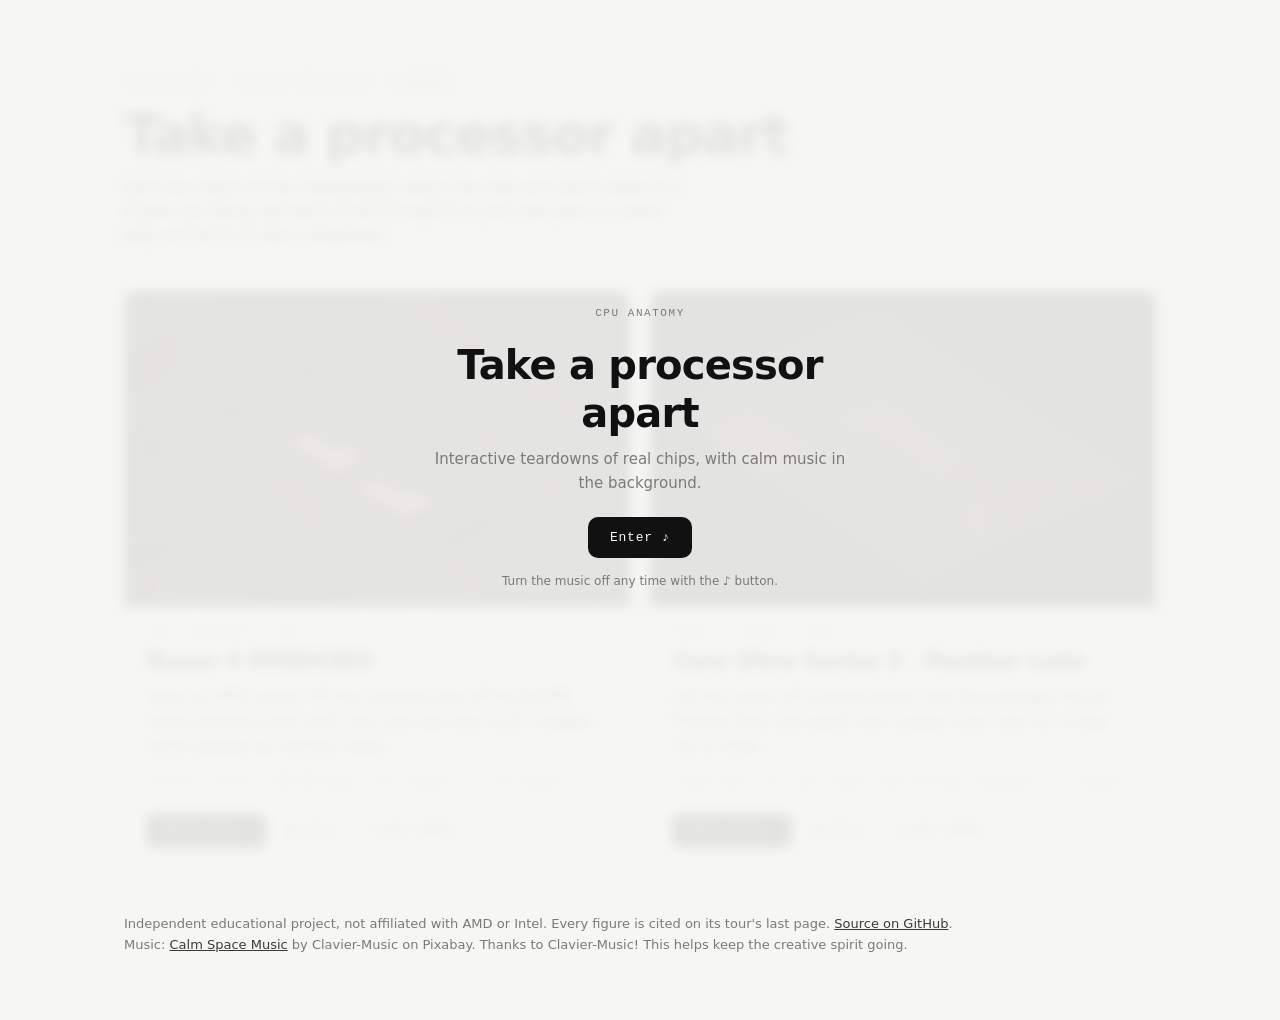
==== commit 8a318daa: "Play Calm Space Music by Clavier-Music, add home welcome screen, lengthen slides" ====
--- a/index.html
+++ b/index.html
@@ -52,7 +52,7 @@
 </head>
 <body>
 <main>
-  <p class="kicker">CPU Anatomy · pick a processor <button type="button" class="music" data-music aria-label="Mute music">♪ music</button></p>
+  <p class="kicker">CPU Anatomy · pick a processor <button type="button" class="music" data-music data-src="assets/audio/calm-space-music.mp3" aria-label="Mute music">♪ music</button></p>
   <h1>Take a processor apart</h1>
   <p class="lede">Each tour starts at the motherboard, opens the chip and zooms down to a single core doing real work. Scroll through it at your own pace, or press play and let it run like a slideshow.</p>
   <div class="grid">
@@ -77,7 +77,7 @@
       </div>
     </article>
   </div>
-  <footer>Independent educational project, not affiliated with AMD or Intel. Every figure is cited on its tour's last page. <a href="https://github.com/hemagiri-rs/CPU-Anatomy">Source on GitHub</a>.</footer>
+  <footer>Independent educational project, not affiliated with AMD or Intel. Every figure is cited on its tour's last page. <a href="https://github.com/hemagiri-rs/CPU-Anatomy">Source on GitHub</a>.<br>Music: <a href="https://pixabay.com/music/search/calm%20space%20music/">Calm Space Music</a> by Clavier-Music on Pixabay. Thanks to Clavier-Music! This helps keep the creative spirit going.</footer>
 </main>
 <div class="welcome" role="dialog" aria-modal="true" aria-labelledby="welcome-title">
   <div>
